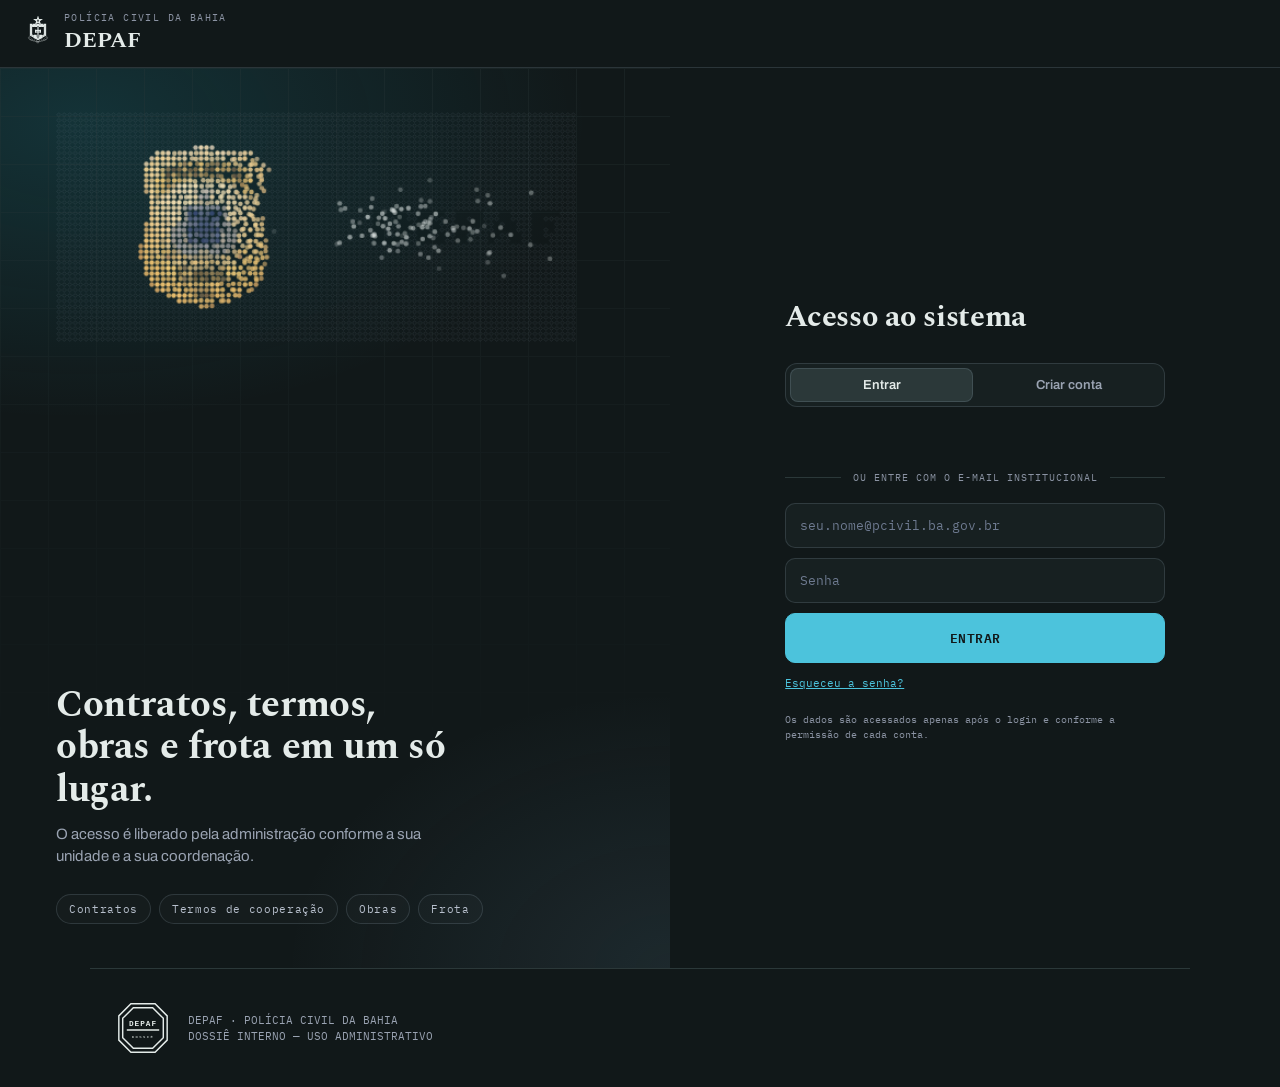
==== index.html @ 0c18bdce "Login: emblema de bolinhas que vira o desenho nítido Co-Authored-By: Claude Sonnet 5.5 <noreply@anth" ====
<!DOCTYPE html>
<html lang="pt-BR">
<head>
<meta charset="UTF-8">
<meta name="viewport" content="width=device-width, initial-scale=1.0">
<title>DEPAF — Portal Institucional</title>
<link rel="preconnect" href="https://fonts.googleapis.com">
<link rel="preconnect" href="https://fonts.gstatic.com" crossorigin>
<link href="https://fonts.googleapis.com/css2?family=Spectral:wght@500;700&family=Archivo:wght@400;500;600;700&family=IBM+Plex+Mono:wght@400;500;600&display=swap" rel="stylesheet">
<script src="https://accounts.google.com/gsi/client" async defer></script>
<style>
:root{
  /* Escala tipográfica. Eram 18 tamanhos distintos, o que não é hierarquia, é
     ruído: o olho não separa 10,5 de 11px, então eles competiam em vez de se
     organizarem. São 8 e não 5 porque existem TRÊS famílias com propósitos
     diferentes — display em Space Grotesk, texto corrido em sans, interface em
     mono. Achatar as três numa escala só apagaria distinção real. */
  --fs-display:28px;   /* número de destaque (KPI, cartão do portal) */
  --fs-titulo:20px;    /* título de card grande */
  --fs-subtitulo:16px; /* título de painel, cabeçalho de modal */
  --fs-lead:15px;      /* texto de abertura, intro */
  --fs-corpo:13px;     /* texto corrido, célula de tabela */
  --fs-ui:12px;        /* campo de formulário, aba */
  --fs-ui-sm:11px;     /* rótulo, botão mono, dica */
  --fs-ui-xs:10px;     /* metadado, eixo de gráfico, selo */

  /* Espaçamento em base 8. Declarado para o que é estrutural (respiro de
     caixa, medianiz de grade). Os valores de 2 a 5px espalhados pelo arquivo
     são ajuste óptico de ícone e sublinhado, não violação de grade — ficam
     como estão de propósito. */
  --space-1:4px; --space-2:8px; --space-3:16px;
  --space-4:24px; --space-5:32px; --space-6:48px;

  --carvao:#E9EDF4;
  --paper:#0B0E14;
  --paper-line:#1C2230;
  --surface:#10141D;      /* superfície de card/gráfico — quase preto, nunca #000 puro */
  /* acentos PCBA — mesma família, agora em neon */
  --tinta:#22D3EE;        --tinta-glow:rgba(34,211,238,.16);
  --mostarda:#EAB308;     --mostarda-glow:rgba(234,179,8,.18);
  --terracota:#FB7185;    --terracota-glow:rgba(251,113,133,.16);
  --oliva:#34D399;        --oliva-glow:rgba(52,211,153,.16);
  --dourado:#A78BFA;      --dourado-glow:rgba(167,139,250,.18);
  --vinho:#EC4899;        --vinho-glow:rgba(236,72,153,.16);

  /* Criticidade de vencimento de contrato (CPG - Contratos). Cor só para
     estado, na família do tema V2: terracota para vencido e crítico, mostarda
     para alto e médio, neutros para o que não pede ação (baixo, a contratar,
     sem data). Substitui o código vermelho/laranja/amarelo/verde do Power BI
     original, a pedido dela (manual anticliché). */
  --crit-vencido:#C9503A;  --crit-vencido-glow:rgba(201,80,58,.18);
  --crit-critico:#E0745C;  --crit-critico-glow:rgba(224,116,92,.18);
  --crit-alto:#D9A441;     --crit-alto-glow:rgba(217,164,65,.18);
  --crit-medio:#E6CC8A;    --crit-medio-glow:rgba(230,204,138,.2);
  --crit-baixo:#8E9B9D;    --crit-baixo-glow:rgba(142,155,157,.18);
  --crit-neutro:#56625F;   --crit-neutro-glow:rgba(86,98,95,.2);
  --crit-semdata:#6B7678;  --crit-semdata-glow:rgba(107,118,120,.16);

  /* CFCR - Termos de Cooperação: paleta própria, por pedido direto ("as
     cores estão aí inclusive... usar as cores do mockup como estão") — não
     mapeada pra --crit-*, mesma lógica de exceção documentada que --crit-*
     já é (cores que o mockup dela já definiu, não a paleta padrão do
     sistema). ok=convênio vigente, bad=vencido/crítico, warn=em construção/
     tratativa, info=neutro informativo (ex. "acima de X"), neutro(-escuro)
     = sem informação/nunca firmado. */
  --cfcr-ok:#1E7D45;      --cfcr-ok-glow:rgba(30,125,69,.18);
  --cfcr-bad:#B23A2F;     --cfcr-bad-glow:rgba(178,58,47,.18);
  --cfcr-warn:#C98A12;    --cfcr-warn-glow:rgba(201,138,18,.2);
  --cfcr-info:#2B5CA8;    --cfcr-info-glow:rgba(43,92,168,.18);
  --cfcr-neutro:#8A8F9C;        --cfcr-neutro-glow:rgba(138,143,156,.16);
  --cfcr-neutro-escuro:#5B6478; --cfcr-neutro-escuro-glow:rgba(91,100,120,.18);
  /* Faixa de criticidade (Prazos e Criticidade) — cores que ela mesma
     definiu na aba dim_criticidade da planilha (Vermelho/Laranja/Amarelo/
     Verde/Roxo/Cinza, pedido direto, print da planilha). Vermelho/Verde/
     Cinza reaproveitam --cfcr-bad/ok/neutro acima (mesma cor, mesmo
     conceito); Laranja/Amarelo/Roxo são exclusivos desta faixa. */
  --cfcr-laranja:#ED7D31; --cfcr-laranja-glow:rgba(237,125,49,.18);
  --cfcr-amarelo:#FFC000; --cfcr-amarelo-glow:rgba(255,192,0,.2);
  --cfcr-roxo:#7C5CBF;    --cfcr-roxo-glow:rgba(124,92,191,.18);

  --radius-sm:4px;
  --radius-md:8px;
  --ease-spring:cubic-bezier(.34,1.56,.64,1);
  --shadow-xs:0 1px 2px rgba(0,0,0,.45);
  --shadow-sm:0 2px 6px -1px rgba(0,0,0,.5), 0 1px 2px rgba(0,0,0,.4);
  --shadow-md:0 10px 24px -8px rgba(0,0,0,.6), 0 2px 6px -2px rgba(0,0,0,.45);
  --shadow-lg:0 24px 48px -16px rgba(0,0,0,.7), 0 6px 16px -6px rgba(0,0,0,.5);
  --shadow-inset:inset 0 1px 0 rgba(255,255,255,.05), inset 0 0 0 1px rgba(255,255,255,.02);
}
*{box-sizing:border-box;margin:0;padding:0}
html{scroll-behavior:smooth}
body{background:var(--paper);color:var(--carvao);font-family:'Archivo',sans-serif;line-height:1.5;overflow-x:hidden}
.font-display{font-family:'Spectral',sans-serif;text-transform:uppercase}
.font-mono{font-family:'IBM Plex Mono',monospace}

.grid-bg{
  background-image:linear-gradient(var(--paper-line) 1px, transparent 1px),linear-gradient(90deg, var(--paper-line) 1px, transparent 1px);
  background-size:32px 32px;background-position:-1px -1px;
}

/* ---------- topbar ---------- */
.topbar{
  display:flex;align-items:center;justify-content:space-between;padding:16px 28px;
  border-bottom:3px solid var(--carvao);position:sticky;top:0;background:var(--paper);z-index:50;
  flex-wrap:wrap;row-gap:10px;
}
/* Pedido direto: "responsividade para celular" — a barra do topo (logo +
   ACESSOS + SUBIR PLANILHA + SAIR) não quebrava linha em tela estreita:
   ficava com largura fixa maior que a tela, empurrando a página INTEIRA
   pra rolagem horizontal. flex-wrap resolve o :topbar em si; .topbar-acoes
   (o grupo de botões à direita) precisa da mesma regra, e em telas bem
   estreitas os botões encolhem o padding/fonte pra caber mais um por linha. */
.topbar-acoes{display:flex;align-items:center;gap:10px;flex-wrap:wrap}
@media (max-width:520px){
  .topbar{padding:12px 16px}
  .topbar .voltar{padding:7px 10px;font-size:var(--fs-ui-sm)}
}
.topbar .brand{display:flex;align-items:center;gap:12px;cursor:pointer}
.topbar .brand svg{width:28px;height:28px;color:var(--carvao)}
.topbar .brand-text{font-family:'IBM Plex Mono',monospace;font-size:var(--fs-ui);letter-spacing:0.1em}
.topbar .brand-text b{font-family:'Spectral',sans-serif;	font-size:var(--fs-subtitulo);display:block}
.topbar .voltar{
  font-family:'IBM Plex Mono',monospace;font-size:var(--fs-ui);letter-spacing:0.06em;
  background:var(--carvao);color:var(--paper);border:none;padding:8px 14px;cursor:pointer;display:none;
}
.topbar .voltar.show{display:inline-block}

/* ---------- hero fundo institucional ---------- */
.hero-fundo{
  position:relative;overflow:hidden;isolation:isolate;
  margin:0 0 32px;padding:64px 24px 48px;
  background:#0B0E14;text-align:center;
}
.hero-fundo::before{
  content:"";position:absolute;inset:0;z-index:0;pointer-events:none;
  background-image:url("data:image/svg+xml,%3Csvg xmlns='http://www.w3.org/2000/svg' width='260' height='150'%3E%3Ctext x='-8' y='96' font-family='Space Grotesk, sans-serif' font-weight='700' font-size='58' letter-spacing='2' fill='rgba(233,237,244,0.05)'%3EDEPAF%3C/text%3E%3C/svg%3E");
  background-repeat:repeat;background-size:260px 150px;
  -webkit-mask-image:radial-gradient(ellipse 72% 88% at 50% 38%, black 50%, transparent 100%);
  mask-image:radial-gradient(ellipse 72% 88% at 50% 38%, black 50%, transparent 100%);
}
.hero-fundo::after{
  content:"";position:absolute;inset:0;z-index:0;pointer-events:none;
  background:radial-gradient(ellipse 640px 420px at 50% 30%, rgba(234,179,8,.10), transparent 68%);
}
.hero-emblem{position:relative;z-index:1;width:132px;margin:0 auto 22px;
  filter:drop-shadow(0 10px 26px rgba(0,0,0,.6)) drop-shadow(0 0 22px rgba(234,179,8,.20));}
.hero-emblem img{width:100%;height:auto;display:block}
.hero-fundo .intro{position:relative;z-index:1;margin:0 auto}

/* ---------- home ---------- */
#tela-inicio{padding:0 24px 40px;max-width:1100px;margin:0 auto}
.intro{max-width:680px;margin:0 auto 8px;text-align:center}
.intro .eyebrow{font-family:'IBM Plex Mono',monospace;font-size:var(--fs-ui);letter-spacing:0.16em;color:var(--terracota);margin-bottom:12px}
.intro h1{font-family:'Spectral',sans-serif;font-weight:700;font-size:clamp(34px,6vw,56px);line-height:0.95}
.intro p{margin-top:16px;color:#C7CDD9;font-size:var(--fs-lead)}

/* ---------- hub / rosa dos ventos ---------- */
.hub-container{display:flex;justify-content:center;margin:44px auto 8px}
.hub{position:relative;width:min(640px,92vw);aspect-ratio:1/1}
.hub svg.rings{position:absolute;inset:0;width:100%;height:100%;color:#6E7F9E}
.hub-brasao{
  position:absolute;top:50%;left:50%;transform:translate(-50%,-50%);
  width:15%;color:var(--carvao);
}
.hub-brasao svg{width:100%;height:auto;display:block}
.hub-node{
  position:absolute;top:50%;left:50%;transform:translate(-50%,-50%);
  width:112px;text-align:center;cursor:pointer;
}
.hub-node .dot{
  width:46px;height:46px;margin:0 auto 8px;border:1.5px solid var(--node-color,var(--carvao));background:var(--surface);
  border-radius:50%;
  display:flex;align-items:center;justify-content:center;color:var(--node-color,var(--carvao));
  transition:background 0.2s ease,color 0.2s ease,transform 0.2s ease,box-shadow 0.2s ease;
}
.hub-node .dot svg{width:22px;height:22px}
.hub-node:hover .dot{background:var(--node-color,var(--carvao));color:var(--paper);transform:scale(1.1)}
.hub-node .label{font-family:'IBM Plex Mono',monospace;font-size:var(--fs-ui-sm);letter-spacing:0.08em;line-height:1.2;color:var(--carvao);opacity:.75}


/* ---------- busca por tipo de informação (início e topo) ---------- */
.sr{position:absolute;width:1px;height:1px;overflow:hidden;clip:rect(0 0 0 0)}
.busca{position:relative;width:100%}
.busca input{width:100%;border:2px solid var(--carvao);background:var(--surface);color:var(--carvao);padding:9px 12px;font-family:'IBM Plex Mono',monospace;font-size:var(--fs-ui);border-radius:0}
.busca input::placeholder{color:#8B93A3}
.busca.grande input{padding:16px 18px;font-size:var(--fs-lead)}
.busca-lista{position:absolute;left:0;right:0;top:100%;z-index:60;background:var(--surface);border:2px solid var(--carvao);border-top:0;box-shadow:8px 8px 0 #000;max-height:min(70vh,520px);overflow:auto;text-align:left}
.busca-lista[hidden]{display:none}
.busca-tipos{padding:10px 12px;border-bottom:1px solid var(--paper-line)}
.busca-tipos .rotulo-busca{font-family:'IBM Plex Mono',monospace;font-size:var(--fs-ui-xs);letter-spacing:.14em;text-transform:uppercase;color:#8B93A3;margin-bottom:7px}
.busca-tipos .busca-grupo{display:inline-flex;flex-wrap:wrap}
.busca-tipos button{border:2px solid var(--carvao);margin-left:-2px;padding:5px 10px;font-family:'IBM Plex Mono',monospace;font-size:var(--fs-ui-sm);color:var(--carvao);background:transparent;cursor:pointer}
.busca-tipos button:first-child{margin-left:0}
.busca-tipos button:hover{background:var(--paper-line)}
.busca-tipos button.on{background:var(--carvao);color:var(--paper)}
.busca-res{display:grid;grid-template-columns:96px minmax(0,1fr);gap:0 14px;width:100%;padding:10px 12px;border:0;border-bottom:1px solid var(--paper-line);background:transparent;color:var(--carvao);text-align:left;cursor:pointer;font-family:inherit}
.busca-res .k{font-family:'IBM Plex Mono',monospace;font-size:var(--fs-ui-xs);letter-spacing:.12em;text-transform:uppercase;text-align:right;color:#8B93A3;padding-top:2px}
.busca-res b{display:block;font-size:var(--fs-corpo);font-weight:600}
.busca-res small{display:block;font-family:'IBM Plex Mono',monospace;font-size:var(--fs-ui-xs);color:#8B93A3;margin-top:2px}
.busca-res:hover,.busca-res[aria-selected="true"]{background:var(--carvao);color:var(--paper)}
.busca-res:hover .k,.busca-res[aria-selected="true"] .k,.busca-res:hover small,.busca-res[aria-selected="true"] small{color:var(--paper-line)}
.busca-vazia{padding:12px;color:#8B93A3;font-size:var(--fs-corpo)}
.busca-sec{position:sticky;top:0;z-index:1;padding:8px 12px;font-family:'IBM Plex Mono',monospace;font-size:var(--fs-ui-sm);letter-spacing:.12em;text-transform:uppercase;color:var(--carvao);background:var(--paper);border-top:2px solid var(--carvao);border-bottom:1px solid var(--paper-line);font-weight:700}
.busca-res em{display:block;font-style:normal;font-size:var(--fs-ui-sm);color:#9AA3B2;margin-top:2px;overflow:hidden;text-overflow:ellipsis;white-space:nowrap}
.busca-res:hover em,.busca-res[aria-selected="true"] em{color:var(--paper-line)}
.busca-dica{padding:8px 12px;font-family:'IBM Plex Mono',monospace;font-size:var(--fs-ui-xs);color:#8B93A3;text-align:right}
.exemplos-busca{display:flex;flex-wrap:wrap;gap:8px;justify-content:center;margin-top:14px}
.exemplos-busca button{border:1px solid var(--carvao);background:transparent;color:var(--carvao);padding:6px 12px;font-size:var(--fs-corpo);cursor:pointer;font-family:inherit}
.exemplos-busca button:hover{background:var(--carvao);color:var(--paper)}
.hero-busca{max-width:680px;margin:26px auto 0}
.rotulo-rosa{text-align:center;font-family:'IBM Plex Mono',monospace;font-size:var(--fs-ui-sm);letter-spacing:.14em;text-transform:uppercase;color:#8B93A3;margin-top:40px}
.topo-busca-wrap{width:min(300px,34vw)}
.achado-busca{outline:3px solid var(--tinta);outline-offset:4px}
@media (max-width:760px){.topo-busca-wrap{width:100%;order:9}.busca-res{grid-template-columns:1fr}.busca-res .k{text-align:left}}

/* ---------- telas dedicadas ---------- */
.tela{padding:48px 32px 64px;max-width:1600px;margin:0 auto}
.tela[hidden]{display:none}
.tela-head{display:flex;align-items:center;gap:16px;border-bottom:3px solid var(--carvao);padding-bottom:16px;margin-bottom:28px}
.tela-head .icon-grande{width:46px;height:46px;color:var(--tela-color,var(--carvao))}
.tela-head .icon-grande svg{width:100%;height:100%}
.tela-head h2{font-family:'Spectral',sans-serif;font-size:clamp(28px,5vw,42px)}
.tela-head .artigos{font-family:'IBM Plex Mono',monospace;font-size:var(--fs-ui-sm);color:#9AA3B2;margin-top:2px}
.tela-intro{max-width:64ch;color:#C7CDD9;margin-bottom:30px;font-size:var(--fs-lead)}

.dados-grid{display:grid;grid-template-columns:repeat(2,1fr);gap:0 28px;background:transparent;border:0}
@media (max-width:640px){.dados-grid{grid-template-columns:1fr}}
.dado{	background:var(--surface);padding:18px}
.dado .valor{font-family:'Spectral',sans-serif;font-size:var(--fs-display);line-height:1}
.dado .rotulo{font-family:'IBM Plex Mono',monospace;font-size:var(--fs-ui-sm);color:#9AA3B2;margin-top:8px}
.tag{
  display:inline-block;font-family:'IBM Plex Mono',monospace;font-size:var(--fs-ui-xs);letter-spacing:0.08em;
  padding:3px 7px;margin-top:8px;
}
.tag-exemplo{background:var(--mostarda);color:#10141D}
.tag-pendente{border:1.5px dashed #33415C;color:#8B93A3;background:none}

/* ---------- dashboard ---------- */
/* Pedido direto, comparando com o SEI Municípios: "eu acho os nossos
   cartões bem pouco amigáveis". O grid de costura em 2px (fundo carvão
   vazando pelas bordas) lia como grade de dossiê — técnico, mas frio pra
   quem só quer bater o olho numa reunião. Trocado por cartões separados
   de verdade (gap real, borda e sombra própria, canto arredondado) —
   mantendo a paleta e a tipografia de sempre, só menos "documento
   oficial" e mais fácil de escanear rápido. */
.kpi-row{display:grid;grid-template-columns:repeat(auto-fit,minmax(190px,1fr));gap:12px;margin-bottom:16px}
.kpi-card{	background:var(--surface);padding:16px 18px;border:1.5px solid var(--paper-line)}
.kpi-label{font-family:'IBM Plex Mono',monospace;font-size:var(--fs-ui-sm);letter-spacing:.08em;color:#9AA3B2;text-transform:uppercase;display:inline-flex;align-items:center;gap:5px}
.kpi-value{font-family:'Spectral',sans-serif;font-size:var(--fs-display);line-height:1;margin-top:6px;font-variant-numeric:tabular-nums}
/* Ícone redondo (à la SEI) + cabeçalho do cartão — só entra quando o
   cartão explicitamente monta um .kpi-cabeca; cartão sem ele continua
   igual, sem buraco nenhum no layout. */
.kpi-cabeca{display:flex;align-items:center;gap:8px;margin-bottom:6px}
.kpi-icone{width:28px;height:28px;flex:none;border-radius:50%;display:flex;align-items:center;justify-content:center;background:color-mix(in srgb, var(--kpi-cor,var(--carvao)) 18%, var(--surface));color:var(--kpi-cor,var(--carvao))}
.kpi-icone svg{width:15px;height:15px}
/* Pedido direto: "ícones desenhados pra representar cada unidade, dado a
   temática" — seletor de Unidade Gestora no topo de CPG - Contratos.
   Cartão maior que o kpi-icone comum (isso aqui é navegação de topo, não
   um selo dentro de card) — mesmo espírito visual do resto do sistema. */
.unidade-gestora-btn{display:flex;flex-direction:column;align-items:center;gap:4px;padding:10px 14px;min-width:88px;background:var(--surface);border:1.5px solid var(--paper-line);border-radius:var(--radius-md);cursor:pointer;font-family:'IBM Plex Mono',monospace;color:var(--carvao);transition:border-color .15s ease,transform .15s ease,background .15s ease}
.unidade-gestora-btn:hover{border-color:var(--tinta);transform:translateY(-1px)}
.unidade-gestora-btn.active{border-color:var(--tinta);background:color-mix(in srgb, var(--tinta) 12%, var(--surface))}
.unidade-gestora-btn[data-sem-dados]{opacity:.5}
.unidade-gestora-btn[data-sem-dados]:hover{border-color:var(--paper-line);transform:none}
.unidade-gestora-icone{width:36px;height:36px;color:var(--carvao)}
.unidade-gestora-btn.active .unidade-gestora-icone{color:var(--tinta)}
.unidade-gestora-icone svg{width:100%;height:100%}
.unidade-gestora-btn span{font-size:var(--fs-ui-sm);letter-spacing:.03em;white-space:nowrap}
.unidade-gestora-qtd{font-weight:700;font-size:var(--fs-ui)}
/* ⓘ explicando o que o número inclui — pedido junto: "achar informações
   perdidas" também é entender o que está sendo contado sem perguntar. */
.kpi-info{cursor:help;font-size:0.95em;opacity:.6;text-transform:none;letter-spacing:0}
.kpi-info:hover{opacity:1}
/* Valor exato por baixo do valor arredondado do KPI — pedido direto:
   "isso pode ser ruim pra uma diretoria financeira que precisa trabalhar
   com coisas exatas". O arredondado (R$ 37,9M) é só pra escanear rápido;
   o número que de fato importa pra decisão fica sempre visível ali do
   lado, sem precisar passar o mouse nem clicar em nada. */
.kpi-valor-exato{font-family:'IBM Plex Mono',monospace;font-size:var(--fs-ui-xs);color:#9AA3B2;margin-top:2px;font-variant-numeric:tabular-nums}
.kpi-delta{display:inline-flex;align-items:center;gap:3px;font-family:'IBM Plex Mono',monospace;font-size:var(--fs-ui-sm);margin-top:8px;padding:2px 6px}
.kpi-delta.up{background:rgba(52,211,153,.14);color:var(--oliva)}
.kpi-delta.down{background:rgba(251,113,133,.14);color:var(--terracota)}
.kpi-delta.flat{background:var(--paper-line);color:#9AA3B2}
.kpi-spark{width:100%;height:26px;margin-top:10px;display:block}
.kpi-spark path{fill:none;stroke-width:1.6}
.chart-grid line{stroke:var(--paper-line);stroke-width:1;stroke-dasharray:2 4}
.chart-axis-label{font-family:'IBM Plex Mono',monospace;font-size:var(--fs-ui-xs);fill:#8B93A3}

/* ---------- assinatura visual: fita, glow, movimento ---------- */
/* a fita diagonal com "DEPAF · PCBA" saiu: cortada pelo overflow do
   cabeçalho, ela aparecia como um retângulo verde torto no canto e lia como
   falha de renderização, não como assinatura visual */
.tela-head{position:relative}
.dash-chart-box svg rect,.dash-chart-box svg path,.dash-chart-box svg circle{transition:opacity .25s ease,stroke-width .2s ease}
.dash-chart-box svg .barra:hover,.dash-chart-box svg .donut-fatia:hover{opacity:.82}
.kpi-card{border-top:3px solid var(--kpi-cor,var(--carvao));border-radius:var(--radius-md)}
.kpi-value{position:relative}
.dash-chart-box h4{position:relative;padding-left:12px}
.dash-chart-box h4::before{content:"";position:absolute;left:0;top:2px;bottom:2px;width:4px;background:var(--tela-color,var(--carvao))}
.hub-node .dot{box-shadow:0 0 14px -2px var(--node-glow,transparent);border-color:var(--node-color,var(--carvao));color:var(--node-color,var(--carvao))}
.hub-node:hover .dot{box-shadow:0 0 0 8px var(--node-glow,rgba(255,255,255,.06))}
.hub .cardeal{font-family:'IBM Plex Mono',monospace;font-size:var(--fs-corpo);letter-spacing:.1em;fill:#6E7F9E}
@keyframes girar-anel{to{stroke-dashoffset:-240}}
.hub .anel-vivo{animation:girar-anel 24s linear infinite}
.filter-chips{display:flex;gap:6px;flex-wrap:wrap;margin-bottom:14px;min-height:0}
.filter-chip{display:inline-flex;align-items:center;gap:6px;font-family:'IBM Plex Mono',monospace;font-size:var(--fs-ui-sm);background:var(--carvao);color:var(--paper);padding:5px 8px 5px 10px}
.filter-chip button{background:none;border:none;color:var(--paper);cursor:pointer;font-size:var(--fs-ui);opacity:.7}
.filter-chip button:hover{opacity:1}

/* ---------- projetos ---------- */
.projeto-card{	background:var(--surface);border:2px solid var(--carvao);padding:20px;margin-bottom:2px}
.projeto-card .top{display:flex;gap:14px;align-items:flex-start}
.projeto-card .icon{width:36px;height:36px;color:var(--carvao);flex:none}
.projeto-card .icon svg{width:100%;height:100%}
.projeto-card h3{font-family:'Spectral',sans-serif;font-size:var(--fs-titulo)}
.projeto-card p.texto{font-size:var(--fs-corpo);color:#C7CDD9;margin-top:4px}
.progress-row{display:flex;align-items:center;gap:10px;margin-top:14px}
.progress-track{flex:1;height:8px;background:var(--paper-line);position:relative}
.progress-fill{height:100%;background:var(--terracota)}
.progress-label{font-family:'IBM Plex Mono',monospace;font-size:var(--fs-ui-sm);white-space:nowrap}
.equipe{font-family:'IBM Plex Mono',monospace;font-size:var(--fs-ui-sm);color:#9AA3B2;margin-top:14px;border-top:1px solid var(--paper-line);padding-top:10px}
.equipe span{display:block}

/* Pedido direto, comparando com o SEI: "os quadrados de gerencial, tático,
   operacional... quadradão e sem ícone" — mesmo tratamento do kpi-card:
   ganham ícone e um respiro maior entre elas (gap real em vez de coladas),
   sem abandonar a metáfora de aba de pasta (ainda encostam no conteúdo). */
.tabs{display:flex;gap:8px;flex-wrap:wrap;margin-bottom:0;border-bottom:3px solid var(--carvao)}
.tab-btn{
  font-family:'IBM Plex Mono',monospace;font-size:var(--fs-ui);letter-spacing:0.05em;
  background:var(--paper-line);color:var(--carvao);border:2px solid var(--carvao);border-bottom:none;
  padding:10px 16px;cursor:pointer;position:relative;top:3px;
  display:inline-flex;align-items:center;gap:8px;
}
.tab-btn svg{width:15px;height:15px;flex:none}
.tab-btn.active{	background:var(--surface);top:0;padding-bottom:13px;font-weight:600}
.tab-panel{padding-top:26px}
.tab-panel[hidden]{display:none}
.dash-filtros[hidden]{display:none}

/* Pedido direto: "os slicer de seleção... a forma de exibição das seções
   onde aparece os gráficos e tabelas" — mesmo raciocínio do kpi-card: sai
   a costura fina de 2px (fundo carvão vazando), entra borda e canto
   próprios, mais leves. */
.dash-filtros{display:flex;gap:16px;flex-wrap:wrap;margin-bottom:24px;background:var(--surface);border:1.5px solid var(--paper-line);border-radius:var(--radius-md);padding:14px 16px;box-sizing:border-box;max-width:100%}
.dash-filtros *{box-sizing:border-box}
.dash-filtros select,.dash-filtros input[type="text"],.dash-filtros input[type="number"]{max-width:100%}
.dash-filtro{min-width:0;max-width:100%}
.dash-filtro label{white-space:normal;line-height:1.35}
.dash-filtro{display:flex;flex-direction:column;gap:4px}
.dash-filtro label{font-family:'IBM Plex Mono',monospace;font-size:var(--fs-ui-sm);letter-spacing:0.08em;color:#9AA3B2}
.dash-filtro select{
  font-family:'IBM Plex Mono',monospace;font-size:var(--fs-ui);padding:7px 10px;border:1.5px solid var(--paper-line);background:var(--paper);color:var(--carvao);border-radius:var(--radius-sm);
}
/* Pedido direto: "esse branco ficou muito feio porque não conversa com o
   resto do design" — o campo de busca (BUSCAR Nº, EMPRESA...) tinha
   ficado com o branco padrão do navegador, único elemento claro numa tela
   inteira escura. Mesmo tratamento do <select> ao lado dele. */
.dash-filtro input[type="text"],.dash-filtro input[type="date"],.dash-filtro input[type="email"],.dash-filtro input[type="password"]{
  font-family:'IBM Plex Mono',monospace;font-size:var(--fs-ui);padding:7px 10px;border:1.5px solid var(--paper-line);background:var(--paper);color:var(--carvao);border-radius:var(--radius-sm);
  color-scheme:dark;width:100%
}
.dash-filtro input[type="text"]::placeholder,.dash-filtro input[type="email"]::placeholder,.dash-filtro input[type="password"]::placeholder{color:#6E7A90}
.dash-filtro input[type="text"]:hover,.dash-filtro input[type="text"]:focus,.dash-filtro input[type="date"]:hover,.dash-filtro input[type="date"]:focus,.dash-filtro input[type="email"]:hover,.dash-filtro input[type="email"]:focus,.dash-filtro input[type="password"]:hover,.dash-filtro input[type="password"]:focus{border-color:var(--tinta)}

.dash-charts{display:grid;grid-template-columns:1fr 1.05fr;gap:14px;margin-bottom:14px}
/* Pedido direto: "responsividade para celular" — muitos gráficos definem
   sua própria proporção de coluna com style="grid-template-columns:..."
   inline (ex.: "1.1fr 1fr" pro Gerencial), que sempre vence a regra da
   classe abaixo por especificidade — mesmo dentro de @media. Sem o
   !important aqui, essa media query nunca chegava a valer, e pares de
   gráfico ficavam lado a lado (cada um espremido, cortado) numa tela de
   celular em vez de empilhar.  */
@media (max-width:760px){.dash-charts{grid-template-columns:1fr !important}}
/* min-width:0 é o que faz um item de grid/flex poder ENCOLHER abaixo da
   largura natural do que tem dentro — sem isso (o padrão do CSS Grid é
   min-width:auto), uma tabela larga dentro de um .dash-chart-box empurra
   o próprio grid (.dash-charts) pra ficar mais largo que a tela, mesmo com
   a coluna já em 1fr. Essa é a causa raiz por trás de boa parte da
   "responsividade" quebrada no celular — o resto (grid-template-columns,
   width:100% do .tabela-rolavel) sozinho não bastava sem isto aqui. */
.dash-chart-box{	background:var(--surface);padding:18px;border:1.5px solid var(--paper-line);border-radius:var(--radius-md);transition:border-color .3s ease,box-shadow .3s ease;min-width:0}
/* Pisca de leve quando um cartão "leva até aqui" em vez de filtrar algo —
   avisa que a rolagem parou no lugar certo, sem precisar de mais texto. */
.destaque-temporario{border-color:var(--tinta);box-shadow:0 0 0 3px var(--tinta-glow)}
.dash-chart-box h4{font-family:'Spectral',sans-serif;font-size:var(--fs-subtitulo);margin-bottom:12px}
.dash-chart-box svg{width:100%;height:auto;display:block}

/* Alerta de vencimento — pedido direto: "chegou ali no 90 dias o sistema
   avisa", sem precisar abrir aba nem clicar em cartão. Aberto por padrão
   (não é um <details> escondido) porque o pedido era JUSTAMENTE não
   depender de mais um clique pra ver o que precisa de atenção. */
.alerta-vencimento{border:2px solid var(--alerta-cor,var(--crit-alto));background:var(--alerta-cor-glow,var(--crit-alto-glow));margin-bottom:16px}
.alerta-vencimento summary{cursor:pointer;padding:12px 16px;font-family:'IBM Plex Mono',monospace;font-size:var(--fs-ui);font-weight:700;color:var(--carvao);list-style:none;display:flex;align-items:center;gap:8px}
.alerta-vencimento summary::-webkit-details-marker{display:none}
.alerta-vencimento summary::before{content:"▸";transition:transform .15s ease}
.alerta-vencimento[open] summary::before{transform:rotate(90deg)}
.alerta-vencimento summary .conta{font-weight:400;opacity:.8}
.alerta-vencimento .corpo{padding:0 16px 16px}

/* Checklist de trâmites do Acompanhamento de Renovação */
.renov-tramites{list-style:none;margin:0;padding:0;display:flex;flex-direction:column;gap:0}
.renov-tramites li{padding:8px 4px;border-bottom:1px solid var(--paper-line);display:flex;align-items:flex-start;gap:8px}
.renov-tramites li:last-child{border-bottom:none}
.renov-tramites input[type="checkbox"]{margin-top:3px;flex:none;width:16px;height:16px;cursor:pointer}
.renov-tramites input[type="checkbox"]:disabled{cursor:not-allowed}
.renov-tramites label{cursor:pointer;flex:1;font-family:'IBM Plex Mono',monospace;font-size:var(--fs-ui-sm);line-height:1.4}
.renov-tramites label.concluido{color:#8B93A3;text-decoration:line-through}
.renov-tramite-data{display:block;opacity:.65;font-size:var(--fs-ui-xs);text-decoration:none}
.renov-badge{font-family:'IBM Plex Mono',monospace;font-size:var(--fs-ui-xs);color:var(--crit-baixo);margin-top:3px;cursor:help}
.badge-renovado{cursor:help;font-size:0.85em}
.badge-compartilhado{cursor:help;font-size:var(--fs-ui-xs);font-family:'IBM Plex Mono',monospace;color:#8B93A3;margin-left:4px;white-space:nowrap}

/* Rolagem DENTRO da tabela (como no Power BI) — o cabeçalho fica fixo e só o
   corpo rola, em vez da tabela empurrar a página inteira pra baixo quando
   tem muita linha. */
/* width:100% é o que faz o overflow-x:auto valer de verdade — sem largura
   travada no próprio elemento, um <div> só cresce pra caber a tabela
   larga por dentro (empurra a PÁGINA inteira pra rolagem horizontal em
   vez de só rolar a tabela por dentro da caixinha, que era o objetivo). */
.tabela-rolavel{max-height:360px;overflow-y:auto;overflow-x:auto;border:1.5px solid var(--paper-line);border-radius:var(--radius-md);width:100%;box-sizing:border-box}
.tabela-rolavel .dash-tabela{border:none}
.tabela-rolavel thead th{position:sticky;top:0;z-index:1}
.dash-tabela{width:100%;border-collapse:collapse;	background:var(--surface);border:1.5px solid var(--paper-line)}
.dash-tabela th,.dash-tabela td{border:1px solid var(--paper-line);padding:8px 10px;font-size:var(--fs-corpo);text-align:left}
.dash-tabela th{font-family:'IBM Plex Mono',monospace;font-size:var(--fs-ui-sm);letter-spacing:0.06em;background:var(--paper);color:#9AA3B2}
.dash-tabela td.num{font-family:'IBM Plex Mono',monospace;text-align:right}
/* Lista completa que aparece ao clicar na barra "outros" de um gráfico de
   barra horizontal — mesma família visual da .dash-tabela, só mais
   compacta (é uma lista de 2 colunas, não uma tabela de contrato cheia).
   As linhas são clicáveis (mesmo data-cat de uma barra), então ganham o
   mesmo hover de .linha-contrato pra avisar que dá pra clicar. */
.lista-expandir{margin-top:6px;max-height:220px;overflow-y:auto}
.dash-tabela-mini{width:100%;border-collapse:collapse;font-family:'IBM Plex Mono',monospace;font-size:var(--fs-ui-sm)}
.dash-tabela-mini td{padding:5px 8px;border-bottom:1px solid var(--paper-line)}
.dash-tabela-mini td.num{text-align:right;font-weight:700}
.dash-tabela-mini tr:hover{background:var(--paper-line)}
.dash-tabela tr.dim{opacity:0.35}
.dash-tabela tr[data-cat]{cursor:pointer}
.dash-tabela tr[data-cat]:hover{background:var(--paper-line)}
.dash-tabela tr.selecionada{background:var(--paper-line);font-weight:700}
.dash-tabela tr.selecionada td{border-color:var(--carvao)}
/* CPG - Contratos: pílula de criticidade, medidor de execução de prazo e
   popover de detalhe ao passar o mouse na tabela (equivalente à página
   "Detalhe do Contrato (Tooltip)" do painel de Power BI). Sem paleta nova —
   criticidade é uma variável ORDINAL (mais grave → menos grave), então usa a
   rampa que já existe pra isso: terracota (perigo) → mostarda (atenção) →
   oliva (ok). "A Contratar"/"Sem data" não são gravidade, são ausência de
   informação — ficam num cinza neutro, fora da rampa. */
.pill-criticidade{display:inline-flex;align-items:center;gap:5px;font-family:'IBM Plex Mono',monospace;font-size:var(--fs-ui-sm);letter-spacing:.03em;padding:3px 10px;border:1px solid transparent;white-space:nowrap}
.pill-criticidade::before{content:"";width:7px;height:7px;border-radius:50%;background:currentColor;flex:none}
.pill-vencido{background:var(--crit-vencido);color:#fff;border-color:var(--crit-vencido);font-weight:700}
.pill-critico{background:var(--crit-critico-glow);color:var(--crit-critico);border-color:var(--crit-critico)}
.pill-alto{background:var(--crit-alto-glow);color:var(--crit-alto);border-color:var(--crit-alto)}
.pill-medio{background:var(--crit-medio-glow);color:var(--crit-medio);border-color:var(--crit-medio)}
.pill-baixo{background:var(--crit-baixo-glow);color:var(--crit-baixo);border-color:var(--crit-baixo)}
.pill-neutro{background:var(--crit-neutro-glow);color:var(--crit-neutro);border-color:var(--crit-neutro)}

.legenda-criticidade{display:flex;flex-wrap:wrap;gap:8px;margin:2px 0 20px}
.legenda-criticidade button{cursor:pointer;font:inherit;border-radius:999px;opacity:.55;transition:opacity .15s ease}
.legenda-criticidade button.ativo,.legenda-criticidade button:hover{opacity:1}

.gauge-prazo{display:flex;align-items:center;gap:20px;background:var(--surface);border:2px solid var(--carvao);padding:16px 20px;margin-bottom:18px}
.gauge-prazo svg{width:112px;height:112px;flex:none}
.gauge-prazo .legenda-gauge{min-width:0}
.gauge-prazo .legenda-gauge h4{font-family:'Spectral',sans-serif;font-size:var(--fs-subtitulo);margin-bottom:4px}
.gauge-prazo .legenda-gauge p{font-size:var(--fs-corpo);color:#C7CDD9}
.gauge-prazo .legenda-gauge .fonte{font-family:'IBM Plex Mono',monospace;font-size:var(--fs-ui-sm);color:#9AA3B2;margin-top:6px}

.linha-contrato:hover{background:var(--paper-line);cursor:pointer}
.tooltip-contrato{position:fixed;z-index:200;width:320px;max-width:calc(100vw - 24px);background:var(--surface);border:2px solid var(--carvao);box-shadow:var(--shadow-lg);padding:16px 18px;pointer-events:none}
.tooltip-contrato h4{font-family:'Spectral',sans-serif;font-size:var(--fs-subtitulo);margin-bottom:2px;padding-right:74px;line-height:1.25}
.tooltip-contrato .obj{font-size:var(--fs-ui-sm);color:#C7CDD9;margin-bottom:10px;display:-webkit-box;-webkit-line-clamp:2;-webkit-box-orient:vertical;overflow:hidden}
.tooltip-contrato dl{display:grid;grid-template-columns:auto 1fr;gap:5px 10px;font-size:var(--fs-ui-sm)}
.tooltip-contrato dt{font-family:'IBM Plex Mono',monospace;color:#9AA3B2;text-transform:uppercase;letter-spacing:.05em}
.tooltip-contrato dd{color:var(--carvao);text-align:right;font-variant-numeric:tabular-nums}
.tooltip-contrato .pill-criticidade{position:absolute;top:16px;right:16px}

.faixa-cartoes{display:grid;grid-template-columns:repeat(auto-fill,minmax(250px,1fr));gap:10px;margin-bottom:10px}
.faixa-cartoes>.dash-chart-box{margin-bottom:0;min-width:0;padding:14px 16px}
.faixa-cartoes>.dash-chart-box>h4{font-size:var(--fs-ui);line-height:1.3;margin-bottom:6px;display:-webkit-box;-webkit-line-clamp:2;-webkit-box-orient:vertical;overflow:hidden}
.grade-destaques{display:grid;grid-template-columns:repeat(auto-fit,minmax(320px,1fr));gap:10px;align-items:start}
.grade-destaques>.dash-chart-box{margin-bottom:0;min-width:0}
.grade-destaques>.card-cruzamento,.grade-destaques>.card-evolucao{grid-column:1/-1}
.grade-destaques .kpi-row,.faixa-cartoes .kpi-row{background:none;border:none;gap:16px;margin-bottom:8px;grid-template-columns:repeat(auto-fit,minmax(90px,1fr))}
.grade-destaques .kpi-card,.faixa-cartoes .kpi-card{background:none;border:none;border-top:none;padding:0;box-shadow:none;border-radius:0}
.grade-destaques .kpi-card:hover,.faixa-cartoes .kpi-card:hover{transform:none;box-shadow:none}
.grade-destaques .kpi-value,.faixa-cartoes .kpi-value{font-size:var(--fs-subtitulo);margin-top:2px}
.grade-destaques .kpi-label,.faixa-cartoes .kpi-label{font-size:var(--fs-ui-xs)}
.grade-destaques p[style*="--oliva"],.faixa-cartoes p[style*="--oliva"]{font-size:var(--fs-ui-xs)!important;opacity:.75;margin-top:2px!important}
.grade-destaques p[style*="--mostarda"],.faixa-cartoes p[style*="--mostarda"]{font-size:var(--fs-ui-xs)!important;opacity:.8;margin-bottom:4px!important}
/* Estado de espera com a identidade do produto. A varredura de radar já existe
   no hub da rosa dos ventos (@keyframes radar-sweep); aqui é a mesma ideia em
   miniatura, no lugar do texto seco "Calculando..." que aparecia em todo
   carregamento de painel. */
.radar-carregando{display:flex;align-items:center;gap:10px;font-family:'IBM Plex Mono',monospace;font-size:var(--fs-ui-sm);color:#9AA3B2;padding:8px 0;margin:0}
.radar-carregando::before{content:"";width:22px;height:22px;flex:0 0 22px;border-radius:50%;border:1px solid var(--paper-line);background:conic-gradient(from 0deg,transparent 0deg,rgba(34,211,238,.55) 26deg,transparent 72deg,transparent 360deg);animation:radar-sweep 1.4s linear infinite}
/* Carimbo de protocolo: o selo institucional bate sobre o painel recém-criado
   e some. Reaproveita um ícone que estava desenhado e sem uso nenhum. */
.carimbo-protocolo{position:absolute;inset:0;display:flex;align-items:center;justify-content:center;pointer-events:none;z-index:5;animation:carimbo-bate .65s cubic-bezier(.2,.9,.3,1) forwards}
.carimbo-protocolo svg{width:72px;height:72px}
@keyframes carimbo-bate{0%{transform:scale(1.6) rotate(-8deg);opacity:0}30%{transform:scale(.94) rotate(-3deg);opacity:.95}60%{transform:scale(1) rotate(-3deg);opacity:.9}100%{transform:scale(1) rotate(-3deg);opacity:0}}
/* Zona de arrasto do upload: reaproveita a borda pontilhada que já marca o que
   está pendente no resto da interface. */
.dropzone{border:2px dashed var(--paper-line);padding:22px 18px;text-align:center;cursor:pointer;transition:border-color .15s ease,background .15s ease}
.dropzone:hover,.dropzone.arrastando{border-color:var(--tinta);background:rgba(34,211,238,.06)}
.dropzone p{font-family:'IBM Plex Mono',monospace;font-size:var(--fs-ui-sm);color:#9AA3B2;margin:0}
.dropzone .dz-arquivo{color:var(--carvao);font-weight:700;margin-top:6px;word-break:break-word}
.barra-progresso{height:6px;background:var(--paper-line);margin-top:10px;overflow:hidden}
.barra-progresso>i{display:block;height:100%;width:0;background:var(--tinta);transition:width .2s ease}
.barra-progresso.indeterminada>i{width:35%;animation:progresso-indef 1.1s ease-in-out infinite}
@keyframes progresso-indef{0%{margin-left:-35%}100%{margin-left:100%}}
@media(prefers-reduced-motion:reduce){
  .radar-carregando::before,.carimbo-protocolo,.barra-progresso.indeterminada>i{animation:none}
  .carimbo-protocolo{opacity:.9}
}
.tela-head .mini-rosa{margin-left:auto;flex:none;color:#6E7F9E;line-height:0}
.tela-head .mini-rosa svg{display:block}
@media(max-width:640px){.tela-head .mini-rosa{display:none}}
.cota-grupo{flex:1;min-width:160px;max-width:240px;color:#6E7F9E;line-height:0;opacity:.85}
.cota-grupo svg{width:100%;height:auto;display:block}
.grade-acessos{display:grid;grid-template-columns:repeat(auto-fill,minmax(280px,1fr));gap:8px}
.acesso-portal{display:flex;align-items:center;justify-content:space-between;gap:10px;background:var(--paper);padding:7px 10px;min-width:0}
.acesso-portal .acesso-nome{font-family:'IBM Plex Mono',monospace;font-size:var(--fs-ui-sm);color:var(--carvao);overflow:hidden;text-overflow:ellipsis;white-space:nowrap}
.acesso-portal .dash-toggle{flex:none}
.acesso-portal .dash-toggle-btn{padding:6px 8px;min-height:28px;font-size:var(--fs-ui-xs)}
.modulo-check{display:flex;align-items:center;gap:8px;background:var(--paper);padding:7px 10px;min-width:0;font-family:'IBM Plex Mono',monospace;font-size:var(--fs-ui-sm);color:var(--carvao);cursor:pointer}
.modulo-check input{flex:none;width:16px;height:16px;accent-color:var(--tinta)}
.modulo-check input:disabled{cursor:not-allowed}
.perfil-seg{border:1.5px solid var(--paper-line);padding:10px 12px;margin:0 0 10px}
.perfil-seg h5{font-family:'IBM Plex Mono',monospace;font-size:var(--fs-ui-xs);letter-spacing:.08em;color:#8B93A3;margin:0 0 8px}
.grade-modulos{display:grid;grid-template-columns:repeat(auto-fill,minmax(260px,1fr));gap:6px}
.painel-detalhes{margin-top:8px}
.painel-detalhes>summary{cursor:pointer;font-family:'IBM Plex Mono',monospace;font-size:var(--fs-ui-sm);color:#8B93A3;letter-spacing:.04em;list-style:none}
.painel-detalhes>summary::-webkit-details-marker{display:none}
.painel-detalhes>summary::before{content:"\24D8  ";font-size:var(--fs-ui-sm)}
.painel-detalhes>summary:hover{color:var(--carvao)}
/* Lei de Fitts: 5px de padding com fonte 10px dava um alvo de ~22px de altura,
   difícil no mouse e inviável no toque. 32px é o mínimo usável, e como a fonte
   e o corte do canto não mudam, a estética continua a mesma. */
.dash-toggle-btn{padding:8px 12px;min-height:32px}
/* Hierarquia por PESO, não só por cor. Antes SALVAR, CANCELAR e REMOVER
   dividiam o mesmo corte, a mesma mono caixa-alta, e só mudavam de fundo —
   nada na tela dizia qual era a ação principal. Preenchido = primária (uma por
   bloco), contorno = secundária, texto vermelho = destrutiva. */
.btn-primario,.btn-secundario,.btn-perigo{font-family:'IBM Plex Mono',monospace;font-size:var(--fs-ui-sm);letter-spacing:.06em;padding:9px 16px;min-height:36px;cursor:pointer;transition:background .15s ease,color .15s ease,border-color .15s ease}
.btn-primario{background:var(--tinta);color:var(--paper);border:2px solid var(--tinta);font-weight:700}
.btn-primario:hover{background:var(--carvao);border-color:var(--carvao)}
.btn-secundario{background:none;color:var(--carvao);border:2px solid var(--paper-line)}
.btn-secundario:hover{border-color:var(--carvao)}
.btn-perigo{background:none;color:var(--terracota);border:2px solid transparent}
.btn-perigo:hover{background:var(--terracota);color:var(--paper)}
.btn-primario:disabled,.btn-secundario:disabled,.btn-perigo:disabled{opacity:.45;cursor:not-allowed}
.btn-remover-linha,.btn-remover-projeto{min-width:32px;min-height:32px}
.chips-valores{display:flex;flex-wrap:wrap;gap:6px;max-height:132px;overflow-y:auto;padding:2px}
.chip-valor{font-family:'IBM Plex Mono',monospace;font-size:var(--fs-ui-sm);padding:7px 10px;min-height:30px;background:var(--paper);color:var(--carvao);border:1px solid var(--paper-line);cursor:pointer;text-align:left}
.chip-valor[aria-pressed="true"]{background:var(--tinta);color:var(--paper);border-color:var(--tinta);font-weight:700}
.toast-pilha{position:fixed;top:16px;right:16px;z-index:9000;display:flex;flex-direction:column;gap:8px;max-width:min(420px,calc(100vw - 32px));pointer-events:none}
.toast{pointer-events:auto;background:var(--surface);border-left:4px solid var(--tinta);padding:12px 14px;font-family:'IBM Plex Mono',monospace;font-size:var(--fs-ui-sm);line-height:1.45;color:var(--carvao);box-shadow:var(--shadow-md);display:flex;gap:10px;align-items:flex-start;animation:toast-entra .22s ease}
.toast.erro{border-left-color:var(--terracota)}
.toast.sucesso{border-left-color:var(--oliva)}
.toast.aviso{border-left-color:var(--mostarda)}
.toast>span{flex:1;white-space:pre-line}
.toast>button{background:none;border:none;color:var(--carvao);opacity:.6;cursor:pointer;font-size:var(--fs-corpo);line-height:1;padding:2px 4px;min-width:24px;min-height:24px}
.toast>button:hover{opacity:1}
@keyframes toast-entra{from{opacity:0;transform:translateX(16px)}to{opacity:1;transform:none}}
@media(prefers-reduced-motion:reduce){.toast{animation:none}}
.modal-fundo{position:fixed;inset:0;z-index:9100;background:rgba(4,6,10,.72);display:flex;align-items:center;justify-content:center;padding:20px}
.modal-caixa{background:var(--surface);border-top:4px solid var(--terracota);max-width:460px;width:100%;padding:22px 24px;box-shadow:var(--shadow-md)}
.modal-caixa h3{font-family:'Spectral',sans-serif;	font-size:var(--fs-subtitulo);margin:10px 0 8px}
.modal-caixa p{font-family:'IBM Plex Mono',monospace;font-size:var(--fs-ui-sm);line-height:1.55;color:#9AA3B2;margin-bottom:6px}
.modal-caixa .modal-alvo{color:var(--carvao);font-weight:700;word-break:break-word}
.modal-caixa .modal-selo{width:34px;height:34px;opacity:.85}
.modal-caixa .modal-selo svg{width:100%;height:100%}

/* Estudo técnico (Frota): usa kpi-card, dash-chart-box e dash-tabela do sistema; só o que é próprio dele fica aqui */
.es-titulo{font-family:'Spectral',sans-serif;font-size:var(--fs-subtitulo);margin:28px 0 12px;padding-top:14px;border-top:2px solid var(--paper-line)}
.es-multi summary{cursor:pointer;background:var(--paper);color:var(--carvao);border:1.5px solid var(--paper-line);padding:8px 10px;font-family:'IBM Plex Mono',monospace;font-size:var(--fs-ui-sm);min-width:170px;list-style:none}
.es-multi summary::-webkit-details-marker{display:none}
.es-multi summary::after{content:" \25BE";opacity:.6}
.es-multi[open] summary{border-color:var(--tinta)}
.dash-filtro .es-multi-lista{max-height:220px;overflow:auto;margin-top:4px;padding:6px 8px;border:1.5px solid var(--paper-line);background:var(--surface);display:flex;flex-direction:column;gap:4px;font-family:'IBM Plex Mono',monospace;font-size:var(--fs-ui-sm)}
.dash-filtro .es-multi-lista label{display:flex;gap:6px;align-items:center;letter-spacing:0;color:var(--carvao);text-transform:none;white-space:nowrap}
.dash-filtro input[type=number]{background:var(--paper);color:var(--carvao);border:1.5px solid var(--paper-line);padding:8px 10px;font-family:'IBM Plex Mono',monospace;font-size:var(--fs-ui-sm);border-radius:var(--radius-md,0)}
.es-rel-opcao{display:flex;gap:10px;align-items:flex-start;font-family:'IBM Plex Mono',monospace;font-size:var(--fs-ui-sm);color:var(--carvao);margin:8px 0;line-height:1.45;cursor:pointer}
.es-rel-opcao input[type=checkbox],.es-rel-opcao input[type=radio]{margin-top:3px;flex:none}
.es-rel-opcao span{color:#B8C0CE}
.es-rel-opcao b{color:var(--carvao)}
.es-rel-botoes{display:flex;gap:10px;justify-content:flex-end;flex-wrap:wrap;margin-top:18px}
#tela-conteudo:has(#tab-frota-estudo:not([hidden])){max-width:2100px}
.menu-estudo .nota-v2{grid-template-columns:1fr;gap:6px 0}
.menu-estudo .nota-v2>.k{text-align:left;padding-top:0}
.es-duo{display:grid;grid-template-columns:repeat(auto-fit,minmax(min(100%,460px),1fr));gap:14px;margin-bottom:14px}
.es-duo .dash-chart-box,.es-seq .dash-chart-box{margin-bottom:0}
.es-seq{display:grid;gap:14px;margin-bottom:14px}
.es-cards-safra{display:grid;grid-template-columns:repeat(auto-fit,minmax(150px,1fr));gap:10px}
.es-card-safra{border:1.5px solid var(--paper-line);padding:12px 14px;display:flex;flex-direction:column;gap:4px}
.es-card-safra span{font-family:'IBM Plex Mono',monospace;font-size:var(--fs-ui-xs);text-transform:uppercase;letter-spacing:.04em;color:#9AA3B2}
.es-card-safra b{font-family:'Space Grotesk',sans-serif;font-size:30px;line-height:1.1}
.es-card-safra small{font-family:'IBM Plex Mono',monospace;font-size:var(--fs-ui-xs);color:#9AA3B2}
.es-card-safra.on{border-color:var(--tinta);background:var(--tinta-glow)}
.es-info svg.es-poster{max-width:1500px;margin-left:auto;margin-right:auto}
.es-info .es-grafico{overflow-x:auto}
.es-info svg.es-poster{display:block;width:100%;min-width:760px;height:auto}
.es-subtitulo{font-family:'IBM Plex Mono',monospace;font-size:var(--fs-ui-sm);letter-spacing:.06em;text-transform:uppercase;color:var(--carvao);opacity:.7;margin:22px 0 10px}
/* Atualizar planilhas de contratos (admin) */
.modal-caixa.imp-caixa{max-width:900px;max-height:92vh;overflow:auto;border-top-color:var(--tinta)}
.imp-abas{display:flex;gap:8px;flex-wrap:wrap;margin:12px 0}
.imp-aba{font-family:'IBM Plex Mono',monospace;font-size:var(--fs-ui-xs);letter-spacing:.04em;background:none;color:var(--carvao);border:1.5px solid var(--paper-line);padding:8px 12px;cursor:pointer;text-align:left}
.imp-aba.active{border-color:var(--tinta);background:var(--tinta-glow)}
.imp-aba small{display:block;color:#9AA3B2;margin-top:3px;letter-spacing:0}
.imp-envio{display:flex;gap:10px;flex-wrap:wrap;align-items:center;margin:10px 0}
.imp-envio input[type=file]{font-family:'IBM Plex Mono',monospace;font-size:var(--fs-ui-xs);color:var(--carvao);max-width:100%}
.imp-bloco{border-left:3px solid var(--paper-line);padding:8px 12px;margin:10px 0;background:var(--paper)}
.imp-bloco.bloqueio{border-left-color:var(--terracota)}
.imp-bloco.confirmar{border-left-color:var(--mostarda)}
.imp-bloco.aviso{border-left-color:#56625F}
.imp-bloco h4{font-family:'IBM Plex Mono',monospace;font-size:var(--fs-ui-xs);letter-spacing:.06em;text-transform:uppercase;margin:0 0 4px;color:var(--carvao)}
.imp-bloco ul{margin:4px 0 0 16px;padding:0}
.imp-bloco li{font-family:'IBM Plex Mono',monospace;font-size:var(--fs-ui-sm);line-height:1.5;color:#B8C0CE}
.imp-resumo{display:flex;gap:10px;flex-wrap:wrap;margin:12px 0}
.imp-num{border:1.5px solid var(--paper-line);padding:8px 12px;min-width:110px}
.imp-num b{display:block;font-family:'Space Grotesk',sans-serif;font-size:22px;color:var(--carvao)}
.imp-num span{font-family:'IBM Plex Mono',monospace;font-size:var(--fs-ui-xs);color:#9AA3B2;text-transform:uppercase;letter-spacing:.04em}
.imp-detalhe{margin:8px 0;border:1px solid var(--paper-line)}
.imp-detalhe summary{cursor:pointer;padding:8px 12px;font-family:'IBM Plex Mono',monospace;font-size:var(--fs-ui-sm);color:var(--carvao)}
.imp-detalhe .imp-lista{padding:4px 12px 10px;max-height:300px;overflow:auto}
.imp-item{font-family:'IBM Plex Mono',monospace;font-size:var(--fs-ui-sm);line-height:1.5;color:#B8C0CE;padding:5px 0;border-bottom:1px solid var(--paper-line)}
.imp-item b{color:var(--carvao)}
.imp-campo{display:block;padding-left:12px;color:#9AA3B2;word-break:break-word}
.imp-confirmar{display:flex;gap:8px;align-items:flex-start;margin:10px 0;font-family:'IBM Plex Mono',monospace;font-size:var(--fs-ui-sm);color:var(--carvao)}
.imp-confirmar input{margin-top:3px}
.modal-botoes{display:flex;gap:8px;justify-content:flex-end;margin-top:18px;flex-wrap:wrap}
.dash-tabela th.sortable{cursor:pointer;user-select:none}
.dash-tabela th.sortable:hover{color:var(--carvao)}
.dash-tabela th.sortable::after{content:"⇅";margin-left:4px;opacity:.4;font-size:var(--fs-ui-xs)}
.dash-tabela th.sort-asc::after{content:"▲";opacity:1}
.dash-tabela th.sort-desc::after{content:"▼";opacity:1}
/* Barra embutida na célula de valor da tabela-distribuição — mesma leitura
   de grandeza que a barra horizontal dava, só que dentro da linha. */
.barra-embutida{display:inline-block;width:54px;height:8px;background:var(--paper-line);vertical-align:middle;margin-right:8px;position:relative;top:-1px}
.barra-embutida-fill{display:block;height:100%;background:var(--tinta)}

.dash-chart-head{display:flex;align-items:center;justify-content:space-between;gap:10px;margin-bottom:12px;flex-wrap:wrap}
.dash-chart-head h4{margin-bottom:0}
.dash-toggle{display:flex;flex-wrap:wrap;border:1.5px solid var(--carvao)}
.dash-chart-hint{font-family:'IBM Plex Mono',monospace;font-size:var(--fs-ui-sm);line-height:1.55;color:#8B93A3;margin:0 0 12px;padding:8px 10px;background:var(--paper);border-left:3px solid var(--tela-color,var(--carvao))}
.dash-chart-hint b{color:var(--carvao)}
.dash-chart-hint i{font-style:normal;color:var(--carvao);opacity:.75}
.dash-toggle-btn{font-family:'IBM Plex Mono',monospace;font-size:var(--fs-ui-xs);letter-spacing:0.04em;background:var(--paper);color:var(--carvao);border:none;padding:8px 12px;cursor:pointer}
.dash-toggle-btn+.dash-toggle-btn{border-left:1.5px solid var(--carvao)}
.dash-toggle-btn.active{background:var(--carvao);color:var(--paper)}
/* Troca de desenho do painel. Alinhado à direita, acima do gráfico: é controle
   de leitura, não título — não pode competir com o nome do painel. */
.linha-troca-grafico{display:flex;justify-content:flex-end;margin:0 0 8px}
/* Na Visão Geral aperta só a margem, nunca o alvo do clique: encolher o botão
   pra ganhar densidade desfaria os 32px mínimos já decididos (Lei de Fitts). */
.grade-destaques .linha-troca-grafico,.faixa-cartoes .linha-troca-grafico{margin-bottom:6px}
.dash-export-row{display:flex;justify-content:flex-end;margin-bottom:16px}
.btn-exportar-xlsx{font-family:'IBM Plex Mono',monospace;font-size:var(--fs-ui-sm);letter-spacing:0.06em;background:var(--tinta);color:var(--paper);border:2px solid var(--carvao);padding:9px 16px;cursor:pointer}
.btn-exportar-xlsx:hover{background:var(--mostarda);color:var(--carvao)}

/* ---------- upgrade visual: superfícies quentes, legenda de donut, botões ---------- */
.dado,.kpi-card,.projeto-card,.dash-chart-box,.dash-tabela,.dash-filtros{background:var(--surface)}
.dash-chart-box svg{overflow:visible}
.donut-fatia{transition:transform .18s ease,opacity .2s ease;transform-origin:100px 100px}
.donut-fatia:hover{transform:scale(1.04)}
.donut-legenda{display:flex;flex-direction:column;gap:2px;margin-top:12px;border-top:1px solid var(--paper-line);padding-top:10px}
.donut-leg{display:flex;align-items:flex-start;gap:8px;background:none;border:none;padding:5px 2px;cursor:pointer;text-align:left;font-family:'IBM Plex Mono',monospace;font-size:var(--fs-ui-sm);color:var(--carvao);transition:opacity .15s ease}
.donut-leg:hover{background:var(--paper-line)}
.donut-leg .sw{width:11px;height:11px;flex:none;border:1px solid var(--carvao)}

/* CFCR — barra de composição (100% empilhada, uma linha só) + legenda, e
   linha clicável com mini-barra embutida (rótulo | barra | contagem).
   Pedido direto dela: "reestruturar todo nosso visual... tudo igual" a um
   painel de referência que ela mandou — HTML/CSS puro (sem SVG), mesmo
   raciocínio das funções seg()/bars() de lá. */
.cfx-comp{display:flex;height:22px;border-radius:5px;overflow:hidden;background:var(--paper-line)}
.cfx-comp i{display:block}
.cfx-leg{display:flex;flex-wrap:wrap;gap:14px;font-family:'IBM Plex Mono',monospace;font-size:var(--fs-ui-sm);color:#8B93A3;margin:8px 0}
.cfx-leg u{display:inline-block;width:10px;height:10px;border-radius:2px;margin-right:5px}
.cfx-row{display:grid;grid-template-columns:minmax(0,220px) 1fr 44px;gap:10px;align-items:center;width:100%;text-align:left;font:inherit;font-family:'IBM Plex Mono',monospace;font-size:var(--fs-ui-sm);color:var(--carvao);background:none;border:none;border-radius:6px;padding:6px 8px;cursor:pointer}
.cfx-row:hover,.cfx-row.active{background:var(--paper)}
.cfx-row.active{box-shadow:inset 3px 0 0 var(--cfcr-ok)}
.cfx-row .cfx-bar1{display:block;height:13px;background:var(--cfcr-info);border-radius:3px;min-width:2px}
.cfx-row em{font-style:normal;color:#8B93A3;text-align:right}
.cfx-row.static{cursor:default}
.cfx-row.static .cfx-comp{height:15px}
@media (max-width:560px){.cfx-row{grid-template-columns:1fr 44px}.cfx-row .cfx-bar1,.cfx-row .cfx-comp{grid-column:1/3;order:3}}
.donut-leg .lg-nome{flex:1;white-space:normal;line-height:1.3;text-align:left}
.donut-leg .lg-pct{font-variant-numeric:tabular-nums;color:#9AA3B2}
.kpi-card:nth-child(1){--kpi-cor:var(--tela-color,var(--tinta))}
.kpi-card:nth-child(2){--kpi-cor:var(--dourado)}
.kpi-card:nth-child(3){--kpi-cor:var(--oliva)}
.rank-bar .barra{transition:opacity .2s ease}
.rank-bar:hover .barra{opacity:.82}
.btn-exportar-pbi{font-family:'IBM Plex Mono',monospace;font-size:var(--fs-ui-sm);letter-spacing:0.06em;background:var(--carvao);color:var(--dourado);border:2px solid var(--carvao);padding:9px 16px;cursor:pointer}
.btn-exportar-pbi:hover{background:var(--vinho);color:var(--paper)}
.dash-export-row{gap:8px}

footer{border-top:3px solid var(--carvao);padding:30px 24px;max-width:1100px;margin:0 auto;display:flex;justify-content:space-between;align-items:center;flex-wrap:wrap;gap:16px}
footer .selo{width:58px;height:58px;color:var(--carvao)}
footer .selo svg{width:100%;height:100%}
footer .nota{font-family:'IBM Plex Mono',monospace;font-size:var(--fs-ui-sm);max-width:44ch;color:#9AA3B2}

body{position:relative}
body::before{
  content:"";position:fixed;inset:0;z-index:0;pointer-events:none;
  background:
    radial-gradient(ellipse 1100px 720px at 18% -8%, rgba(34,211,238,.055), transparent 62%),
    radial-gradient(ellipse 900px 680px at 100% 8%, rgba(167,139,250,.045), transparent 60%),
    radial-gradient(ellipse 1000px 800px at 50% 115%, rgba(251,113,133,.035), transparent 60%);
}
.topbar,#tela-login,#tela-inicio,.tela,footer{position:relative;z-index:1}

.mira-cantos{position:fixed;inset:0;z-index:60;pointer-events:none}
.mira{position:fixed;width:22px;height:22px;color:rgba(233,237,244,.28)}
.mira-tl{top:10px;left:10px}
.mira-tr{top:10px;right:10px}
.mira-bl{bottom:10px;left:10px}
.mira-br{bottom:10px;right:10px}
.topbar{box-shadow:0 12px 30px -18px rgba(0,0,0,.75)}
.topbar::after{
  content:"";position:absolute;left:0;right:0;bottom:-4px;height:2px;
  background:linear-gradient(90deg,var(--tinta),var(--mostarda),var(--terracota),var(--oliva),var(--dourado),var(--vinho));
  opacity:.5;
}
.topbar .brand svg{stroke-width:5.5;transition:filter .2s ease,transform .2s ease}
.topbar .brand:hover svg{filter:drop-shadow(0 0 6px var(--tinta-glow));transform:translateY(-1px)}
footer .selo svg{stroke-width:3}
.tela-head .icon-grande svg{stroke-width:2.5}
.projeto-card .icon svg{stroke-width:3}
.hub-brasao svg{stroke-width:2.1}

button,select,input{font-family:inherit}

.voltar,.btn-exportar-xlsx,.btn-exportar-pbi,.dash-toggle-btn,.tab-btn{
  border-radius:0;
  clip-path:polygon(9px 0,100% 0,100% calc(100% - 9px),calc(100% - 9px) 100%,0 100%,0 9px);
  transition:transform .16s var(--ease-spring),box-shadow .16s ease,background .16s ease,color .16s ease,border-color .16s ease,clip-path .16s ease;
}
.voltar,.btn-exportar-xlsx,.btn-exportar-pbi{
  box-shadow:var(--shadow-sm);position:relative;font-weight:600;
}
.voltar:hover,.btn-exportar-xlsx:hover,.btn-exportar-pbi:hover{
  transform:translateY(-2px);box-shadow:var(--shadow-md);
}
.voltar:active,.btn-exportar-xlsx:active,.btn-exportar-pbi:active{
  transform:translateY(0);box-shadow:var(--shadow-xs);
}
.btn-exportar-xlsx{box-shadow:var(--shadow-sm),0 0 0 1px rgba(34,211,238,.35) inset}
.btn-exportar-pbi{box-shadow:var(--shadow-sm),0 0 0 1px rgba(167,139,250,.3) inset}
.voltar:focus-visible,.btn-exportar-xlsx:focus-visible,.btn-exportar-pbi:focus-visible,
.tab-btn:focus-visible,.dash-toggle-btn:focus-visible,.donut-leg:focus-visible,
select:focus-visible,input:focus-visible{
  outline:2px solid var(--tinta);outline-offset:2px;
}

.tab-btn{border-radius:var(--radius-md) var(--radius-md) 0 0}
.tab-btn.active{box-shadow:0 -6px 16px -10px rgba(34,211,238,.4)}

.dash-toggle{border-radius:var(--radius-sm);overflow:hidden;box-shadow:var(--shadow-xs)}
.dash-toggle-btn{transition:background .15s ease,color .15s ease}

.dash-filtro select,input[type="file"],input[type="text"],input[type="number"]{
  border-radius:var(--radius-sm);transition:border-color .15s ease,box-shadow .15s ease;
}
.dash-filtro select:hover,.dash-filtro select:focus{border-color:var(--tinta)}

.dado,.kpi-card,.projeto-card,.dash-chart-box,.dash-tabela,.dash-filtros{
  box-shadow:var(--shadow-sm);position:relative;
}
.kpi-card{transition:transform .18s var(--ease-spring),box-shadow .18s ease}
.kpi-card:hover{transform:translateY(-2px);box-shadow:var(--shadow-md)}
.dash-chart-box,.projeto-card{transition:box-shadow .2s ease}
.dash-chart-box:hover,.projeto-card:hover{box-shadow:var(--shadow-md)}

.hub-node .dot svg{stroke-width:4.3}
.hub-node .dot{
  background:linear-gradient(160deg,var(--surface),#161B27);
  box-shadow:var(--shadow-sm),0 0 18px -4px var(--node-glow,transparent),var(--shadow-inset);
  transition:background .2s ease,color .2s ease,transform .28s var(--ease-spring),box-shadow .28s ease,border-color .2s ease;
}
.hub-node:hover .dot{
  transform:scale(1.14) translateY(-2px);
  box-shadow:var(--shadow-md),0 0 34px -2px var(--node-glow,transparent);
}
.hub-node .label{transition:color .2s ease,opacity .2s ease}
.hub-node:hover .label{color:var(--node-color,var(--carvao));opacity:1}
.hub-node:focus-visible{outline:none}
.hub-node:focus-visible .dot{outline:2px solid var(--tinta);outline-offset:3px}

.hub{isolation:isolate}
.hub::before{
  content:"";position:absolute;inset:6%;border-radius:50%;pointer-events:none;z-index:0;
  background:conic-gradient(from 0deg,transparent 0deg,rgba(34,211,238,.22) 10deg,transparent 46deg,transparent 360deg);
  animation:radar-sweep 7s linear infinite;
  mix-blend-mode:screen;
}
@keyframes radar-sweep{to{transform:rotate(360deg)}}
.hub-brasao{z-index:2;filter:drop-shadow(0 4px 18px rgba(0,0,0,.55))}
.hub-brasao::after{
  content:"";position:absolute;inset:-55%;z-index:-1;border-radius:50%;
  background:radial-gradient(circle,var(--tinta-glow),transparent 68%);
  filter:blur(2px);
}
.hub svg.rings{z-index:1}
.hub-node{z-index:2}
.hub .cardeal{font-weight:600;letter-spacing:.16em}

@media (prefers-reduced-motion:reduce){
  .hub::before,.hub .anel-vivo{animation:none}
  .voltar,.btn-exportar-xlsx,.btn-exportar-pbi,.kpi-card,.hub-node .dot{transition:none}
}
/* =====================================================================
   TEMA V2 — manual anticliché (outubro de 2026)
   Camada final: reescreve o que existia sem tocar nos componentes.
   Regras: canto vivo, sem sombra com borrão, sem gradiente, sem barra de
   cor lateral, borda sólida de 1 a 2px, cor só para estado, hover só troca
   o fundo, foco com contorno visível. A bússola da tela inicial fica como
   estava (decisão da Cíntia: é a peça mais trabalhada).
   ===================================================================== */
:root{
  --paper:#111819;--surface:#172021;--paper-line:#2B3839;--carvao:#E4EBE9;
  --tinta:#4CC3DC;--tinta-glow:rgba(76,195,220,.16);
  --terracota:#E0745C;--terracota-glow:rgba(224,116,92,.16);
  --mostarda:#D9A441;--mostarda-glow:rgba(217,164,65,.18);
  --radius-sm:6px;--radius-md:8px;--radius-card:12px;--radius-chip:999px;--border-subtle:rgba(160,185,200,.18);--transition-ui:180ms ease;
  --shadow-xs:none;--shadow-sm:none;--shadow-md:none;--shadow-inset:none;
}
*,*::before,*::after{box-shadow:none!important;text-shadow:none!important}
.hub-node .dot,.hub-node .dot *{border-radius:50%!important}
.hub-node .dot{box-shadow:0 0 18px -4px var(--node-glow,transparent)!important}
.hub-node:hover .dot{box-shadow:0 0 34px -2px var(--node-glow,transparent)!important}
body::before{display:none}
.mira-cantos,.topbar::after{display:none}
.hero-fundo::before,.hero-fundo::after{display:none}
.hero-emblem{filter:none}
html body .busca-lista,html body .modal-caixa,html body .toast,html body .pop{box-shadow:8px 8px 0 #000!important}

/* topo */
.topbar{position:sticky!important;top:0;z-index:80!important;border-bottom:2px solid var(--carvao);padding:12px 28px;box-shadow:none}
.topbar .brand-text{letter-spacing:.14em;font-size:var(--fs-ui-xs);color:#8B93A3;text-transform:uppercase}
.topbar .brand-text b{font-family:'Spectral',serif;font-size:1.35rem;letter-spacing:0;color:var(--carvao);text-transform:none}
.topbar .brand svg{filter:none!important;transform:none!important}
.topbar .voltar{font-family:'Archivo',sans-serif;font-weight:600;font-size:var(--fs-ui);letter-spacing:0;text-transform:none;background:transparent;color:var(--carvao);border:2px solid var(--carvao);padding:7px 14px}
.topbar .voltar:hover{background:var(--paper-line)}
#voltar-btn,#voltar-btn.show{display:none!important}
.migalhas{max-width:1600px;margin:0 auto;padding:14px 32px 0;display:flex;flex-wrap:wrap;gap:6px;font-family:'IBM Plex Mono',monospace;font-size:var(--fs-ui-sm);letter-spacing:.08em;text-transform:uppercase;color:#8B93A3;position:relative;z-index:2}
.migalhas[hidden]{display:none}
.migalhas a{color:inherit;text-decoration:none;cursor:pointer}
.migalhas a:hover{background:var(--paper-line)}
.migalhas [aria-current]{color:var(--carvao)}
.topo-busca-wrap .busca-lista{left:auto;right:0;width:min(560px,92vw)}

/* botões: retângulo de canto vivo, borda de 2px, fundo transparente; ativo inverte */
.voltar,.btn-exportar-xlsx,.btn-exportar-pbi,.btn-secundario,.btn-perigo,.dash-toggle-btn,.tab-btn{
  clip-path:none!important;transform:none!important;filter:none!important;
  background:transparent;color:var(--carvao);border:2px solid var(--carvao);
  transition:background .12s ease,color .12s ease;
}
.voltar:hover,.btn-exportar-xlsx:hover,.btn-exportar-pbi:hover,.btn-secundario:hover,.btn-perigo:hover,.dash-toggle-btn:hover,.tab-btn:hover{background:var(--paper-line);color:var(--carvao);transform:none!important}
.btn-primario{clip-path:none!important;background:var(--carvao);color:var(--paper);border:2px solid var(--carvao);transition:background .12s ease}
.btn-primario:hover{background:var(--tinta);border-color:var(--tinta);color:var(--paper)}
.btn-perigo{border-color:var(--terracota);color:var(--terracota)}
.dash-toggle-btn.active,.tab-btn.active,.voltar.active{background:var(--carvao);color:var(--paper)}
.dash-toggle{display:inline-flex;flex-wrap:wrap;border:0;overflow:visible}
.dash-toggle .dash-toggle-btn{margin-left:-2px}
.dash-toggle .dash-toggle-btn:first-child{margin-left:0}
.tabs{display:flex;flex-wrap:wrap;gap:0;border-bottom:2px solid var(--carvao);padding-bottom:0}
.tab-btn{top:0!important;padding:9px 16px;margin-left:-2px;margin-bottom:-2px}
.tabs .tab-btn:first-child{margin-left:0}
.tab-btn.active{padding-bottom:9px}
.tab-btn svg{display:none}

/* campos */
.dash-filtro select,.dash-filtro input[type="text"],.dash-filtro input[type="date"],.dash-filtro input[type="email"],.dash-filtro input[type="password"],input[type="file"],input[type="text"],input[type="number"],select{
  border:2px solid var(--carvao);background:var(--surface);color:var(--carvao)
}
.dash-filtro select:hover,.dash-filtro select:focus,.dash-filtro input:hover,.dash-filtro input:focus{border-color:var(--tinta)}

/* cartões e quadros: sem caixa; separação por filete */
.dash-chart-box,.projeto-card,.dado{background:transparent;border:0;border-top:1px solid var(--paper-line);padding:16px 0}
.dash-chart-box:hover,.projeto-card:hover{border-color:var(--paper-line)}
.dash-chart-box h4{padding-left:0;font-family:'Spectral',serif;font-weight:700}
.dash-chart-box h4::before{display:none}
.dash-filtros{background:transparent;border:0;border-top:1px solid var(--paper-line);padding:14px 0}
.dash-tabela{background:transparent;border:2px solid var(--carvao)}
.dash-tabela th{background:var(--surface);color:var(--carvao);border-color:var(--paper-line)}
.dash-chart-hint{background:transparent;border:0;border-top:1px solid var(--paper-line);padding:10px 0 0;color:#9AA3B2}
.kpi-row{gap:0}
.kpi-card{background:transparent;border:0;border-right:1px solid var(--paper-line);padding:4px 20px 10px 0;margin-right:20px}
.kpi-card:last-child{border-right:0}
.kpi-card:hover{background:var(--paper-line);transform:none}
.kpi-icone,.kpi-cabeca>svg{display:none}
.kpi-value{font-family:'Spectral',serif;font-weight:700;font-variant-numeric:lining-nums tabular-nums}
.kpi-card[data-resumo-status="Vencido"] .kpi-value{color:var(--crit-vencido-texto,#F0735A);font-size:3rem}
.kpi-card[data-resumo-status="A Vencer"] .kpi-value{color:var(--mostarda);font-size:3rem}
.kpi-delta{background:transparent!important;padding:0}
.unidade-gestora-btn{flex-direction:row;gap:8px;padding:6px 14px;min-width:0;background:transparent;border:2px solid var(--carvao);margin-left:-2px;transform:none!important}
.unidade-gestora-btn:hover{background:var(--paper-line);border-color:var(--carvao)}
.unidade-gestora-btn.active{background:var(--carvao);color:var(--paper);border-color:var(--carvao)}
.unidade-gestora-btn.active .unidade-gestora-qtd{color:var(--paper)}
.unidade-gestora-icone{display:none}
#contratos-filtro-unidade-gestora{gap:0!important}
.tag{background:transparent;border:1px solid currentColor;color:#9AA3B2}
.tag-exemplo{background:transparent;color:var(--mostarda)}

/* cabeçalho das telas */
.tela-head{border-bottom:2px solid var(--carvao)}
.tela-head .icon-grande,.tela-head .mini-rosa{display:none}
.tela-head h2{font-family:'Spectral',serif;font-weight:700}
.intro .eyebrow{color:#8B93A3}
footer{border-top:2px solid var(--carvao)}
.toast{border:2px solid var(--tinta)!important}
.toast.erro{border-color:var(--terracota)!important}
.toast.sucesso{border-color:var(--carvao)!important}
.toast.aviso{border-color:var(--mostarda)!important}
details.painel-detalhes,[style*="border-left:3px"],[style*="border-left: 3px"],[style*="border-left:4px"],[style*="border-left: 4px"]{border-left:0!important}
details.painel-detalhes{border:1px solid var(--paper-line)!important}
.cfx-row.active{background:var(--paper-line)}
/* ---------- peças V2: manchete, nota de margem, barra de situação, grupos ---------- */
.cab-v2{margin:6px 0 18px}
.rot-v2{font-family:'IBM Plex Mono',monospace;font-size:var(--fs-ui-sm);letter-spacing:.14em;text-transform:uppercase;color:#8B93A3}
.tit-v2{font-family:'Spectral',serif;font-weight:700;font-size:clamp(1.55rem,3.1vw,2.3rem);line-height:1.15;max-width:36ch;margin-top:8px;color:var(--carvao)}
.nota-v2{display:grid;grid-template-columns:132px minmax(0,1fr);gap:0 22px;padding:15px 0;border-top:1px solid var(--paper-line)}
.nota-v2>.k{font-family:'IBM Plex Mono',monospace;font-size:11px;line-height:1.5;letter-spacing:1.5px;text-transform:uppercase;text-align:right;color:#8B93A3;padding-top:5px}
.nota-v2>.v{min-width:0}
.nota-v2 h3{font-family:'Spectral',serif;font-weight:700;font-size:1.1rem;line-height:1.3;color:var(--carvao)}
.v2-pilha{position:relative;padding:26px 0}
.v2-pilha-barra{display:flex;height:46px;border:2px solid var(--carvao)}
.v2-pilha-barra button{display:flex;align-items:center;padding:0 10px;min-width:3px;overflow:hidden;white-space:nowrap;font-family:'IBM Plex Mono',monospace;font-size:var(--fs-ui);border:0;cursor:pointer}
.v2-pilha-barra button[disabled]{cursor:default}
.v2-pilha-barra button b{font-family:'Archivo',sans-serif;font-size:.95rem;margin-left:8px}
.v2-pilha-barra button:not([disabled]):hover{outline:2px solid var(--tinta);outline-offset:-4px}
.v2-fora{position:absolute;white-space:nowrap;font-family:'IBM Plex Mono',monospace;font-size:var(--fs-ui-sm);color:var(--carvao)}
.v2-fora.cima{top:0}.v2-fora.baixo{bottom:0}
.v2-fora::after{content:"";position:absolute;left:var(--ax,0);width:1px;background:var(--carvao);height:11px}
.v2-fora.cima::after{top:15px}.v2-fora.baixo::after{bottom:15px}
.tabs-em-grupos{display:none!important}
.grupos-v2 .cab-outros-v2{border-top:2px solid var(--carvao);padding-top:14px;margin:30px 0 6px}
.grupos-v2 .cab-outros-v2 h2{font-family:'Spectral',serif;font-weight:700;font-size:1.25rem}
.grupo-cab-v2{display:flex;justify-content:space-between;gap:12px;align-items:flex-start;flex-wrap:wrap}
.grupo-cab-v2 .dash-toggle-btn{padding:4px 12px}
.grupo-corpo-v2{padding-top:10px}
.grupo-corpo-v2>.tab-panel{padding-top:6px}
.grupo-v2.aberto{background:transparent}
.alerta-vencimento{border:0!important;border-top:1px solid var(--paper-line)!important;background:transparent!important;margin-bottom:12px}
.alerta-vencimento summary{padding:12px 0;font-family:'Spectral',serif;font-size:1.1rem;display:block}
.alerta-vencimento summary::before{display:inline-block;margin-right:8px}
.alerta-vencimento summary svg{display:none}
.alerta-vencimento .corpo{padding:0 0 12px}
#contratos-resumo-rapido .kpi-row:first-of-type{display:flex;flex-wrap:wrap}
#contratos-resumo-rapido .kpi-row:first-of-type .kpi-card{flex:1 1 150px}
#contratos-resumo-rapido .kpi-card[data-resumo-status="Vencido"]{order:-3;flex:2 1 230px}
#contratos-resumo-rapido .kpi-card[data-resumo-status="A Vencer"]{order:-2;flex:2 1 230px}
@media (max-width:760px){.nota-v2{grid-template-columns:1fr;gap:4px 0}.nota-v2>.k{text-align:left;padding-top:0}}
/* ---------- Painel de Frota (tema V2) ---------- */
.hoje-v2{display:grid;grid-template-columns:repeat(auto-fit,minmax(200px,1fr));gap:0}
.hoje-v2 button{text-align:left;padding:2px 22px 8px 0;margin-right:22px;border:0;border-right:1px solid var(--paper-line);background:transparent;color:var(--carvao);cursor:pointer;font-family:inherit}
.hoje-v2 button:last-child{border-right:0}
.impacto-v2>div{padding:2px 22px 8px 0;margin-right:22px;border-right:1px solid var(--paper-line);color:var(--carvao)}
.impacto-v2>div:last-child{border-right:0}
.impacto-v2 .n{font-size:2.4rem}
.impacto-rotulo{color:var(--carvao);margin:8px 0 2px}
.hoje-v2 button:hover{background:var(--paper-line)}
.hoje-v2 .n{font-family:'Spectral',serif;font-weight:700;font-size:3rem;line-height:1;font-variant-numeric:lining-nums tabular-nums}
.hoje-v2 .l{font-family:'IBM Plex Mono',monospace;font-size:11px;letter-spacing:.12em;text-transform:uppercase;margin-top:4px}
.hoje-v2 .s{font-family:'IBM Plex Mono',monospace;font-size:12px;color:#8B93A3;margin-top:2px}
.v2-lin{display:grid;grid-template-columns:minmax(80px,30%) minmax(0,1fr) auto;gap:10px;align-items:center;padding:3px 4px;font-size:var(--fs-corpo);width:100%}
.v2-lin-r{overflow:hidden;text-overflow:ellipsis;white-space:nowrap}
.v2-lin-t{height:16px;display:flex}
.v2-lin-b{display:flex;height:16px;min-width:2px}
.v2-lin-b b{display:block;min-width:2px;overflow:hidden;font:500 10px/16px 'IBM Plex Mono',monospace;padding-left:5px;white-space:nowrap}
.v2-lin-v{font-family:'IBM Plex Mono',monospace;font-size:11px;color:#9AA3B2;white-space:nowrap}
.v2-mx-rol{overflow-x:auto;padding-bottom:6px}
table.v2-mx{border-collapse:separate;border-spacing:2px;margin-right:90px}
table.v2-mx th,table.v2-mx td{padding:0;font-weight:400}
table.v2-mx th.rot{position:relative;height:122px;min-width:38px;vertical-align:bottom}
table.v2-mx th.rot>div{position:absolute;left:50%;bottom:2px;transform-origin:0 100%;transform:rotate(-45deg);white-space:nowrap;font:500 11px 'Archivo',sans-serif;color:var(--carvao)}
table.v2-mx th.rl{text-align:right;padding-right:8px;font-size:12px;white-space:nowrap;max-width:190px;overflow:hidden;text-overflow:ellipsis;color:var(--carvao)}
table.v2-mx td{height:30px;min-width:38px;text-align:center;font:500 12px 'IBM Plex Mono',monospace}
table.v2-mx td.z{background:var(--paper-line)}
table.v2-mx td.t{background:var(--paper-line);font-weight:600;color:var(--carvao)}
.frota-ctl{display:flex;flex-wrap:wrap;gap:10px 18px;align-items:center;margin-bottom:12px}
.frota-ctl label{display:flex;gap:8px;align-items:center;font-family:'IBM Plex Mono',monospace;font-size:11px;letter-spacing:.1em;text-transform:uppercase;color:#8B93A3}
.frota-v2 .vazio-v2{color:#8B93A3;padding:10px 0;font-size:var(--fs-corpo)}
/* ---------- menu por tipo de informação (Contratos) ---------- */
.menu-tipos .cab-outros-v2{border-top:2px solid var(--carvao);padding-top:14px;margin:30px 0 6px}
.menu-tipos .cab-outros-v2 h2{font-family:'Spectral',serif;font-weight:700;font-size:1.25rem}
.menu-tipos .cab-outros-v2 p{font-size:var(--fs-corpo);color:#9AA3B2;margin-top:4px;max-width:70ch}
.secao-v2 .item-v2{border-top:1px solid var(--paper-line);padding:12px 0}
.secao-v2 .item-v2:first-child{border-top:0;padding-top:0}
.item-cab-v2{display:flex;justify-content:space-between;gap:12px;align-items:flex-start;flex-wrap:wrap}
.item-cab-v2 h3{font-family:'Spectral',serif;font-weight:700;font-size:1.08rem;line-height:1.3;color:var(--carvao);display:flex;gap:10px;align-items:baseline;flex-wrap:wrap}
.item-cab-v2 .dash-toggle-btn{padding:4px 12px}
.etiqueta-v2{font-family:'IBM Plex Mono',monospace;font-weight:500;font-size:10px;letter-spacing:.12em;text-transform:uppercase;color:#8B93A3;border:1px solid var(--paper-line);padding:1px 6px}
.item-corpo-v2{padding-top:12px}
.item-corpo-v2>.tab-panel{padding-top:6px}
.item-sub-v2{font-size:var(--fs-corpo);color:#9AA3B2;margin-top:3px;max-width:70ch}
.v2c-ativos{display:flex;flex-wrap:wrap;gap:8px;align-items:center;margin-bottom:12px;font-size:var(--fs-corpo)}
.v2c-pilula{display:inline-flex;gap:8px;align-items:center;border:1px solid var(--carvao);padding:2px 4px 2px 10px}
.v2c-pilula button{width:22px;height:22px;text-align:center;font-weight:700;color:var(--carvao);background:transparent;border:0;cursor:pointer}
.v2c-pilula button:hover{background:var(--carvao);color:var(--paper)}
.v2c-ctl{display:flex;flex-wrap:wrap;gap:10px 16px;align-items:center;margin-bottom:12px}
.v2c-cols{display:flex;align-items:flex-end;gap:6px;height:220px;padding-top:20px;border-bottom:2px solid var(--carvao)}
.v2c-cols button{flex:1;min-width:0;height:100%;display:flex;flex-direction:column;justify-content:flex-end;align-items:center;background:transparent;border:0;cursor:pointer;padding:0;color:var(--carvao)}
.v2c-cols button:hover{background:var(--paper-line)}
.v2c-cols .pilha-col{width:100%;display:flex;flex-direction:column-reverse}
.v2c-cols em{font:500 11px 'IBM Plex Mono',monospace;font-style:normal;margin-bottom:3px}
.v2c-cols button.on .pilha-col{outline:2px solid var(--tinta);outline-offset:2px}
.v2c-rot{display:flex;gap:6px;margin-top:4px}
.v2c-rot span{flex:1;text-align:center;font:500 10px 'IBM Plex Mono',monospace;color:#8B93A3;min-width:0;overflow:hidden}
.v2c-rot span:first-child{font-size:9px;letter-spacing:-.04em}
.v2c-leit{min-height:1.6em;font:500 12px 'IBM Plex Mono',monospace;margin-bottom:6px;color:var(--carvao)}
.v2c-cola{font:500 10px 'IBM Plex Mono',monospace;letter-spacing:.1em;text-transform:uppercase;color:var(--mostarda);border-top:2px solid var(--mostarda);padding-top:2px;margin-bottom:4px;white-space:nowrap}
.v2c-lista-tit{font-family:'Spectral',serif;font-weight:700;font-size:1rem;margin:18px 0 8px}
button.v2-lin{background:transparent;border:0;color:inherit;text-align:left;cursor:pointer;font-family:inherit}
button.v2-lin:hover,.v2-lin.on{background:var(--paper-line)}

/* ---------- LOGIN em duas metades + TOPO em três zonas (navegação v3) ---------- */
body.em-login .topbar,body.em-login .migalhas{display:none!important}
body.em-login footer{display:none}
#tela-login{padding:0;max-width:none;margin:0}
.login-grade{display:grid;grid-template-columns:minmax(0,1fr) minmax(0,1fr);min-height:100vh}
.login-id{display:flex;flex-direction:column;justify-content:space-between;gap:28px;padding:40px 48px;border-right:2px solid var(--carvao);background:var(--surface)}
.login-marca{display:flex;align-items:center;gap:16px}
.login-brasao{width:64px;flex:none}
.login-brasao img{width:100%;height:auto;display:block;filter:none}
.login-marca-texto{font-family:'IBM Plex Mono',monospace;font-size:var(--fs-ui-xs);letter-spacing:.14em;color:#8B93A3;text-transform:uppercase}
.login-marca-texto b{display:block;font-family:'Spectral',serif;font-size:1.9rem;letter-spacing:0;color:var(--carvao);text-transform:none;margin-top:2px}
.login-bussola{display:flex;justify-content:center;color:var(--carvao)}
.login-bussola-svg{width:min(300px,62%);height:auto}
.login-frase h1{font-family:'Spectral',serif;font-weight:700;font-size:clamp(1.5rem,2.6vw,2.1rem);line-height:1.15;max-width:22ch;color:var(--carvao);text-align:left}
.login-frase p{margin-top:12px;max-width:46ch;color:#9AA3B2;line-height:1.5}
.login-acesso{display:flex;align-items:center;justify-content:center;padding:40px 32px}
.login-caixa{width:100%;max-width:400px}
.login-caixa h2{font-family:'Spectral',serif;font-weight:700;font-size:1.5rem;margin-bottom:18px;color:var(--carvao)}
.login-abas{display:flex;margin-bottom:22px}
.login-abas button{flex:1;padding:10px 12px;border:2px solid var(--carvao);background:transparent;color:var(--carvao);font-family:'Archivo',sans-serif;font-weight:600;font-size:var(--fs-corpo);cursor:pointer}
.login-abas button+button{margin-left:-2px}
.login-abas button:hover{background:var(--paper-line)}
.login-abas button.active{background:var(--carvao);color:var(--paper)}
.login-google{display:flex;flex-direction:column;align-items:center}
.login-status{min-height:1.4em;margin:10px 0 0;font-family:'IBM Plex Mono',monospace;font-size:var(--fs-ui-sm);color:#9AA3B2;text-align:center}
.login-ou{display:flex;align-items:center;gap:12px;width:100%;margin:14px 0 18px;color:#8B93A3;font-family:'IBM Plex Mono',monospace;font-size:var(--fs-ui-xs);letter-spacing:.1em;text-transform:uppercase}
.login-ou::before,.login-ou::after{content:"";flex:1;border-top:1px solid var(--paper-line)}
#tela-login[data-modo="criar"] .login-google,#tela-login[data-modo="esqueci"] .login-google,#tela-login[data-modo="redefinir"] .login-google{display:none}
#tela-login[data-modo="esqueci"] .login-abas,#tela-login[data-modo="redefinir"] .login-abas{display:none}
#btn-ir-cadastro,#p-ir-login-senha{display:none!important}
.login-forms form{margin:0}
.login-forms form.dash-filtros{border:0;padding:0;background:transparent;gap:10px}
.login-forms form .dash-filtro,.login-forms form .dash-filtro input,.login-forms form .dash-filtro select{width:100%}
.login-forms .btn-primario{width:100%}
.login-forms p[id$="-status"]{margin-top:12px;text-align:left!important}
.login-forms p[id^="p-"]{margin-top:12px!important}
.login-forms p[id="p-links-login-senha"]{justify-content:flex-start!important}
.login-protegido{margin-top:28px;padding-top:14px;border-top:1px solid var(--paper-line);font-family:'IBM Plex Mono',monospace;font-size:var(--fs-ui-xs);color:#8B93A3;line-height:1.5}
@media (max-width:860px){
  .login-grade{grid-template-columns:1fr}
  .login-id{border-right:0;border-bottom:2px solid var(--carvao);padding:22px 20px;gap:0}
  .login-bussola,.login-frase{display:none}
  .login-acesso{padding:28px 20px 40px;align-items:flex-start}
}
/* início: busca à esquerda, bússola à direita em tela larga */
.inicio-grade{max-width:1240px;margin:0 auto}
@media (min-width:1000px){
  .inicio-grade{display:grid;grid-template-columns:minmax(0,1fr) 480px;column-gap:56px;align-items:center;padding:24px 32px 0}
  .inicio-esq .intro{text-align:left;margin-left:0}
  .inicio-esq .intro h1{text-align:left;max-width:16ch}
  .inicio-esq .hero-busca{max-width:none;margin-left:0}
  .inicio-esq .exemplos-busca{justify-content:flex-start}
  .inicio-dir .rotulo-rosa{margin-top:0;text-align:center}
}
/* bússola compacta: continua sendo o seletor de portais, mas deixa de ocupar a tela */
.hub-container{margin:22px auto 8px}
.hub{width:min(460px,92vw)}
.hub-node{width:96px}
.hub-node .dot{width:38px;height:38px;margin-bottom:5px}
.hub-node .dot svg{width:18px;height:18px}
.hub-node .label{font-size:var(--fs-ui-xs)}
.rotulo-rosa{margin-top:28px}
/* topo: identidade | busca | ações */
.topbar{display:grid!important;grid-template-columns:auto minmax(0,1fr) auto;align-items:center;column-gap:24px;row-gap:10px}
.topbar .topo-busca-wrap{width:100%;max-width:560px;justify-self:center;grid-column:2}
.topbar .topbar-acoes{grid-column:3;justify-content:flex-end}
.topo-busca-wrap .busca-lista{left:0!important;right:0!important;width:100%!important}
@media (max-width:900px){
  .topbar{grid-template-columns:minmax(0,1fr) auto}
  .topbar .topo-busca-wrap{grid-column:1/-1;grid-row:2;max-width:none;order:0}
  .topbar .topbar-acoes{grid-column:2;grid-row:1}
}

/* ---------- TEMA V3: componentes suaves, hierarquia por função ----------
   Menu orienta, cards resumem, tabela organiza. Cantos 8px (controles) e
   12px (cards), borda de 1px com baixo contraste, ciano só no que importa.
   Só CSS: nenhuma lógica foi alterada. */
.voltar,.btn-exportar-xlsx,.btn-exportar-pbi,.btn-secundario,.btn-perigo,.dash-toggle-btn,.tab-btn{
  border:1px solid var(--border-subtle);border-radius:var(--radius-md);
  transition:background-color var(--transition-ui),border-color var(--transition-ui),color var(--transition-ui)}
.voltar:hover,.btn-exportar-xlsx:hover,.btn-exportar-pbi:hover,.btn-secundario:hover,.dash-toggle-btn:hover,.tab-btn:hover{
  background:var(--tinta-glow,rgba(127,178,209,.16));border-color:var(--tinta);color:var(--carvao)}
.btn-perigo{border-color:color-mix(in srgb,var(--terracota) 55%,transparent);color:var(--terracota)}
.btn-perigo:hover{background:var(--terracota-glow,rgba(224,116,92,.16));border-color:var(--terracota)}
.btn-primario{background:var(--tinta);color:var(--paper);border:1px solid var(--tinta);border-radius:var(--radius-md);font-weight:600;
  transition:background-color var(--transition-ui),border-color var(--transition-ui)}
.btn-primario:hover{background:color-mix(in srgb,var(--tinta) 82%,#fff);border-color:color-mix(in srgb,var(--tinta) 82%,#fff);color:var(--paper)}
/* selecionado = fundo suave + cor de destaque, não inversão de cores */
.dash-toggle-btn.active,.voltar.active{background:var(--tinta-glow,rgba(127,178,209,.16));color:var(--tinta);border-color:color-mix(in srgb,var(--tinta) 55%,transparent)}
.dash-toggle{gap:4px}
.dash-toggle .dash-toggle-btn{margin-left:0}
/* abas: filete embaixo + indicador no ativo */
.tabs{gap:4px;border-bottom:1px solid var(--paper-line)}
.tab-btn{margin:0 0 -1px;border-radius:var(--radius-md) var(--radius-md) 0 0;border-bottom-color:transparent}
.tabs .tab-btn:first-child{margin-left:0}
.tab-btn.active{background:var(--tinta-glow,rgba(127,178,209,.16));color:var(--tinta);border-color:var(--border-subtle);border-bottom:2px solid var(--tinta)}
/* botões de unidade gestora (chips) */
#contratos-filtro-unidade-gestora{gap:6px!important}
.unidade-gestora-btn{border:1px solid var(--border-subtle);border-radius:var(--radius-md);margin-left:0;
  transition:background-color var(--transition-ui),border-color var(--transition-ui)}
.unidade-gestora-btn:hover{background:var(--tinta-glow,rgba(127,178,209,.16));border-color:var(--tinta)}
.unidade-gestora-btn.active{background:var(--tinta-glow,rgba(127,178,209,.16));color:var(--tinta);border-color:color-mix(in srgb,var(--tinta) 55%,transparent)}
.unidade-gestora-btn.active .unidade-gestora-qtd{color:var(--tinta)}
/* campos */
.dash-filtro select,.dash-filtro input:not([type=checkbox]):not([type=radio]),
input:not([type=checkbox]):not([type=radio]):not([type=file]),select,textarea,.busca input{
  border:1px solid var(--border-subtle);border-radius:var(--radius-md);background:var(--surface);color:var(--carvao);
  transition:border-color var(--transition-ui),box-shadow var(--transition-ui)}
input[type="file"]{border:1px solid var(--border-subtle);border-radius:var(--radius-md)}
.dash-filtro select:hover,.dash-filtro select:focus,.dash-filtro input:hover,.dash-filtro input:focus,
input:not([type=checkbox]):not([type=radio]):focus,select:focus,textarea:focus{border-color:var(--tinta)}
button:focus-visible,.btn-primario:focus-visible,select:focus-visible,input:focus-visible,textarea:focus-visible,.tab-btn:focus-visible{
  outline:2px solid var(--tinta);outline-offset:2px}
/* cards: caixa leve, canto 12px, mais respiro */
.dash-chart-box,.projeto-card,.dado{background:var(--surface);border:1px solid var(--border-subtle);border-radius:var(--radius-card);padding:18px 20px}
.dash-chart-box:hover,.projeto-card:hover{border-color:color-mix(in srgb,var(--tinta) 45%,transparent)}
.dash-filtros{background:var(--surface);border:1px solid var(--border-subtle);border-radius:var(--radius-card);padding:16px 20px}
.dash-chart-hint{background:var(--paper-line);border:0;border-radius:var(--radius-md);padding:10px 14px}
.alerta-vencimento{border:1px solid var(--border-subtle)!important;border-radius:var(--radius-card)!important;background:var(--surface)!important;padding:0 16px}
details.painel-detalhes{border:1px solid var(--border-subtle)!important;border-radius:var(--radius-card)}
/* indicadores: cards com número em destaque */
.kpi-row{gap:12px}
.kpi-card{background:var(--surface);border:1px solid var(--border-subtle);border-radius:var(--radius-card);padding:14px 18px;margin-right:0;
  transition:border-color var(--transition-ui),background-color var(--transition-ui)}
.kpi-card:hover{background:var(--surface);border-color:color-mix(in srgb,var(--tinta) 55%,transparent)}
.kpi-card:last-child{border:1px solid var(--border-subtle)}
.hoje-v2{gap:12px}
.hoje-v2 button{background:var(--surface);border:1px solid var(--border-subtle);border-radius:var(--radius-card);padding:14px 18px;margin-right:0;
  transition:border-color var(--transition-ui)}
.hoje-v2 button:last-child{border:1px solid var(--border-subtle)}
.hoje-v2 button:hover{background:var(--surface);border-color:var(--tinta)}
/* tabelas: só divisória horizontal, cabeçalho discreto, hover suave */
.dash-tabela{background:var(--surface);border:1px solid var(--border-subtle);border-radius:var(--radius-card);border-collapse:separate;border-spacing:0;overflow:hidden}
.tabela-rolavel{border:1px solid var(--border-subtle);border-radius:var(--radius-card)}
.tabela-rolavel .dash-tabela{border:0;border-radius:0}
.dash-tabela th,.dash-tabela td{border:0;border-bottom:1px solid var(--paper-line);padding:10px 12px}
.dash-tabela th{background:var(--paper);color:#9AA3B2}
.dash-tabela tr:last-child td{border-bottom:0}
.dash-tabela tr[data-cat]:hover,.dash-tabela tbody tr:hover{background:color-mix(in srgb,var(--tinta) 7%,transparent)}
.dash-tabela tr.selecionada{background:var(--tinta-glow,rgba(127,178,209,.16))}
.dash-tabela tr.selecionada td{border-color:var(--paper-line)}
/* situação em chips; tags e etiquetas */
.pill-criticidade,.tag,.etiqueta-v2,.v2c-pilula{border-radius:var(--radius-chip)}
.tag,.etiqueta-v2{padding:2px 10px}
.v2c-pilula{border:1px solid var(--border-subtle)}
.v2c-pilula button{border-radius:50%}
.legenda-criticidade button{border-radius:var(--radius-chip)}
/* barras de gráfico em div: cantos leves */
.v2-pilha-barra{border:1px solid var(--border-subtle);border-radius:var(--radius-md);overflow:hidden}
.v2-lin,.v2-lin-b{border-radius:4px}
.cfx-row{border-radius:var(--radius-md)}
.v2c-cols button{border-radius:var(--radius-md)}
/* busca, modais, avisos e popovers */
.busca-lista{border:1px solid var(--border-subtle);border-radius:0 0 var(--radius-card) var(--radius-card);box-shadow:0 12px 28px -10px rgba(0,0,0,.6)!important}
html body .modal-caixa,html body .pop{border-radius:var(--radius-card);box-shadow:0 18px 40px -14px rgba(0,0,0,.7)!important;border:1px solid var(--border-subtle)}
html body .toast{border-radius:var(--radius-md);box-shadow:0 10px 24px -10px rgba(0,0,0,.6)!important;border:1px solid var(--border-subtle)!important;border-left:3px solid var(--tinta)!important}
.toast.erro{border-left-color:var(--terracota)!important}.toast.aviso{border-left-color:var(--mostarda)!important}.toast.sucesso{border-left-color:var(--oliva)!important}
/* topo, cabeçalhos e rodapé: filetes finos em vez de 2-3px */
.topbar{border-bottom:1px solid var(--border-subtle)}
.tela-head{border-bottom:1px solid var(--paper-line)}
footer{border-top:1px solid var(--paper-line)}
.grupos-v2 .cab-outros-v2,.menu-tipos .cab-outros-v2{border-top:1px solid var(--paper-line)}
/* login: abas segmentadas */
.login-id{border-right:1px solid var(--border-subtle)}
.login-abas{gap:6px}
.login-abas button{border:1px solid var(--border-subtle);border-radius:var(--radius-md);transition:background-color var(--transition-ui),border-color var(--transition-ui)}
.login-abas button+button{margin-left:0}
.login-abas button:hover{background:var(--tinta-glow,rgba(127,178,209,.16));border-color:var(--tinta)}
.login-abas button.active{background:var(--tinta-glow,rgba(127,178,209,.16));color:var(--tinta);border-color:color-mix(in srgb,var(--tinta) 55%,transparent)}
@media (max-width:860px){.login-id{border-bottom:1px solid var(--border-subtle)}}

/* ---------- tela inicial sem rosa dos ventos ---------- */
.login-bussola{display:none!important}
.login-id{justify-content:flex-start;gap:48px}
/* rosa dos ventos da tela inicial: menor que a original */
.inicio-dir .hub{width:min(380px,88vw)}
.hub.hub-cards{width:100%;aspect-ratio:auto;display:grid;grid-template-columns:repeat(auto-fill,minmax(168px,1fr));gap:12px;isolation:auto}
.portal-card{display:flex;flex-direction:column;align-items:flex-start;gap:14px;text-align:left;cursor:pointer;
  padding:18px;background:var(--surface);color:var(--carvao);border:1px solid var(--border-subtle);border-radius:var(--radius-card);
  font:inherit;transition:border-color var(--transition-ui),background-color var(--transition-ui)}
.portal-card:hover{border-color:var(--node-color,var(--tinta));background:color-mix(in srgb,var(--node-color,var(--tinta)) 8%,var(--surface))}
.portal-card-icone{display:grid;place-items:center;width:38px;height:38px;border-radius:var(--radius-md);
  color:var(--node-color,var(--tinta));background:var(--node-glow,var(--tinta-glow))}
.portal-card-icone svg{width:20px;height:20px}
.portal-card-rotulo{font-family:'IBM Plex Mono',monospace;font-size:var(--fs-ui-sm);letter-spacing:.08em;line-height:1.3;text-transform:uppercase}

#btn-previa[hidden]{display:none!important}
#btn-previa:not([hidden]){display:block}

/* ---------- LOGIN V3: sem cartão, painel de marca + formulário limpo ---------- */
.login-grade{grid-template-columns:minmax(0,1.1fr) minmax(0,1fr)}
.login-id{position:relative;overflow:hidden;border:0!important;justify-content:space-between;gap:32px;padding:44px 56px;
  background:radial-gradient(820px 480px at 12% 6%,rgba(34,211,238,.14),transparent 62%),
             radial-gradient(640px 460px at 100% 100%,rgba(127,178,209,.11),transparent 60%),var(--paper)}
.login-id::before{content:"";position:absolute;inset:0;pointer-events:none;opacity:.32;
  background-image:linear-gradient(var(--paper-line) 1px,transparent 1px),linear-gradient(90deg,var(--paper-line) 1px,transparent 1px);
  background-size:48px 48px;-webkit-mask-image:linear-gradient(180deg,#000,transparent 80%);mask-image:linear-gradient(180deg,#000,transparent 80%)}
.login-id>*{position:relative}
.login-brasao{width:56px}
.login-frase h1{font-size:clamp(1.9rem,3vw,2.7rem);line-height:1.1;max-width:19ch;letter-spacing:-.01em}
.login-frase p{font-size:var(--fs-lead);max-width:44ch;color:#9AA3B2}
.login-areas{list-style:none;display:flex;flex-wrap:wrap;gap:8px;margin-top:26px}
.login-areas li{font-family:'IBM Plex Mono',monospace;font-size:var(--fs-ui-sm);letter-spacing:.06em;color:#B7BFCC;
  padding:6px 12px;border:1px solid var(--border-subtle);border-radius:var(--radius-chip);background:rgba(255,255,255,.02)}
.login-acesso{background:var(--paper);padding:48px 40px}
.login-caixa{max-width:380px}
.login-caixa h2{font-size:1.9rem;margin-bottom:22px;letter-spacing:-.01em}
.login-abas{gap:4px;padding:4px;margin-bottom:24px;background:var(--surface);border:1px solid var(--border-subtle);border-radius:12px}
.login-abas button{border:0;border-radius:var(--radius-md);padding:10px 12px;color:#9AA3B2;background:transparent}
.login-abas button:hover{background:var(--paper-line);border:0;color:var(--carvao)}
.login-abas button.active{background:var(--paper-line);color:var(--carvao);border:0;box-shadow:inset 0 0 0 1px var(--border-subtle)!important}
.login-forms input:not([type=checkbox]):not([type=radio]),.login-forms select{padding:13px 14px;font-size:var(--fs-corpo);border-radius:10px}
.login-forms .btn-primario{padding:13px 16px;font-size:var(--fs-corpo);border-radius:10px;letter-spacing:.04em}
#btn-previa{padding:12px 16px;border-style:dashed;border-radius:10px;color:#9AA3B2;font-size:var(--fs-ui-sm);letter-spacing:.06em}
#btn-previa:hover{color:var(--carvao)}
.login-protegido{border-top:0;padding-top:0;margin-top:20px}
@media (max-width:860px){
  .login-id{padding:28px 22px;gap:18px}
  .login-areas,.login-frase p{display:none}
  .login-frase h1{display:block;font-size:1.6rem;max-width:none}
  .login-acesso{padding:28px 22px 40px}
}

/* ---------- MENU LATERAL DOS PORTAIS ---------- */
.portal-layout{display:grid;grid-template-columns:264px minmax(0,1fr);gap:32px;align-items:start}
.portal-main{min-width:0}
.portal-main>.tabs{display:none}
.portal-main>.tela-head{margin-top:0}
.portal-menu{position:sticky;top:84px;max-height:calc(100vh - 104px);overflow:auto;padding:12px;
  background:var(--surface);border:1px solid var(--border-subtle);border-radius:var(--radius-card)}
.pm-titulo{font-family:'IBM Plex Mono',monospace;font-size:var(--fs-ui-xs);letter-spacing:.14em;text-transform:uppercase;color:#8B93A3;padding:14px 10px 6px}
.pm-item{position:relative;display:flex;align-items:center;gap:10px;width:100%;text-align:left;padding:9px 10px;border:0;background:transparent;
  color:var(--carvao);border-radius:var(--radius-md);font:inherit;font-size:var(--fs-corpo);line-height:1.3;cursor:pointer;
  transition:background-color var(--transition-ui),color var(--transition-ui)}
.pm-item:hover{background:var(--paper-line)}
.pm-inicio{color:#9AA3B2;font-size:var(--fs-ui)}
.pm-icone{display:grid;place-items:center;flex:none;width:26px;height:26px;border-radius:7px;color:var(--pm-cor,var(--tinta));
  background:color-mix(in srgb,var(--pm-cor,var(--tinta)) 14%,transparent)}
.pm-icone svg{width:15px;height:15px}
.pm-portal-atual{font-weight:600}
.pm-portal-atual.pm-no-portal.atual,.pm-sub-item.atual{background:var(--tinta-glow);color:var(--tinta)}
.pm-sub-item.atual::before,.pm-portal-atual.atual::before{content:"";position:absolute;left:-1px;top:8px;bottom:8px;width:3px;border-radius:3px;background:var(--tinta)}
.pm-sub{margin:2px 0 8px 22px;padding-left:8px;border-left:1px solid var(--paper-line)}
.pm-sub .pm-item{font-size:var(--fs-ui);padding:7px 10px;color:#B7BFCC}
.pm-sub .pm-item.atual{color:var(--tinta)}
.pm-sub-admin{margin-left:10px}
.pm-sep{height:1px;background:var(--paper-line);margin:14px 4px 0}
.pm-nota{font-family:'IBM Plex Mono',monospace;font-size:var(--fs-ui-xs);line-height:1.5;color:#8B93A3;padding:6px 10px 2px}
.pm-toggle{display:none;align-items:center;gap:8px;width:100%;padding:11px 14px;border:1px solid var(--border-subtle);border-radius:var(--radius-md);
  background:var(--surface);color:var(--carvao);font:inherit;font-size:var(--fs-corpo);cursor:pointer}
@media (max-width:900px){
  .portal-layout{grid-template-columns:1fr;gap:14px}
  .pm-toggle{display:flex}
  .portal-menu{display:none;position:static;max-height:none}
  .portal-menu.aberto{display:block}
}

/* ---------- topo e atalhos de busca: mesma linguagem suave ---------- */
.topbar .voltar{border:1px solid var(--border-subtle);border-radius:var(--radius-md);padding:8px 14px;font-weight:500}
.topbar .voltar:hover{border-color:var(--tinta);background:var(--tinta-glow)}
.topbar .voltar.active{color:var(--tinta)}
.exemplos-busca button{border:1px solid var(--border-subtle);border-radius:var(--radius-chip);color:#B7BFCC;padding:6px 14px;font-size:var(--fs-ui);
  transition:background-color var(--transition-ui),border-color var(--transition-ui),color var(--transition-ui)}
.exemplos-busca button:hover{background:var(--tinta-glow);border-color:var(--tinta);color:var(--carvao)}

@media (max-width:600px){.topbar .brand-text{font-size:9px}}

.frota-v2 .v2-lin[data-fv2-multi]:hover,.frota-v2 .v2-lin.on{background:var(--paper-line)}
.frota-v2 .v2-mx th[data-fv2-multi]:hover,.frota-v2 .v2-mx td[data-fv2-multi]:hover{outline:2px solid var(--tinta);outline-offset:-2px}
.frota-v2 .v2-lin b[data-fv2-multi]{cursor:pointer}
/* ---------- TEMA V3 refinado: cartões com ícone, topo, menu recolhível ---------- */
.kpi-icone{display:flex;flex:none;width:32px;height:32px;border-radius:10px;align-items:center;justify-content:center;
  background:color-mix(in srgb,var(--kpi-cor,var(--tinta)) 16%,transparent);color:var(--kpi-cor,var(--tinta))}
.kpi-icone svg{width:17px;height:17px}
.kpi-cabeca{gap:10px;margin-bottom:10px}
.kpi-label{font-size:var(--fs-ui)}
.kpi-value{font-size:2rem;letter-spacing:-.01em}
.kpi-card{padding:16px 18px}
/* topo */
.topbar{padding:10px 24px}
.topo-esq{display:flex;align-items:center;gap:14px;min-width:0}
.topo-portal{position:relative}
.topo-portal-btn{display:inline-flex;align-items:center;gap:8px;padding:8px 12px;background:transparent;color:var(--carvao);border:1px solid var(--border-subtle);border-radius:var(--radius-md);font:inherit;font-size:var(--fs-corpo);cursor:pointer;max-width:240px}
.topo-portal-btn .rot{overflow:hidden;text-overflow:ellipsis;white-space:nowrap}
.topo-portal-btn:hover{border-color:var(--tinta);background:var(--tinta-glow)}
.topo-portal-btn[hidden]{display:none}
.topo-portal-lista{position:absolute;left:0;top:calc(100% + 6px);z-index:90;min-width:260px;padding:6px;background:var(--surface);border:1px solid var(--border-subtle);border-radius:var(--radius-card);box-shadow:0 14px 30px -12px rgba(0,0,0,.7)!important}
.topo-portal-lista[hidden]{display:none}
.topo-portal-lista button{display:flex;align-items:center;gap:10px;width:100%;padding:8px 10px;border:0;background:transparent;color:var(--carvao);font:inherit;font-size:var(--fs-corpo);text-align:left;border-radius:var(--radius-md);cursor:pointer}
.topo-portal-lista button:hover{background:var(--paper-line)}
.topo-portal-lista button.atual{background:var(--tinta-glow);color:var(--tinta)}
.topo-portal-lista .pm-icone{display:grid;place-items:center;flex:none;width:26px;height:26px;border-radius:7px;color:var(--pm-cor,var(--tinta));background:color-mix(in srgb,var(--pm-cor,var(--tinta)) 14%,transparent)}
.topo-portal-lista .pm-icone svg{width:15px;height:15px}
.topbar .topo-busca-wrap{position:relative}
.topbar .topo-busca-wrap input{border-radius:999px;padding-left:16px;padding-right:74px;background:var(--surface)}
.topbar .topo-busca-wrap::after{content:"Ctrl K";position:absolute;right:12px;top:50%;transform:translateY(-50%);padding:2px 8px;border:1px solid var(--border-subtle);border-radius:6px;font-family:'IBM Plex Mono',monospace;font-size:var(--fs-ui-xs);color:#8B93A3;pointer-events:none}
.topbar .topo-busca-wrap:focus-within::after{display:none}
#usuario-badge{align-items:center;gap:10px;color:var(--carvao)!important;padding-right:6px}
#usuario-badge .avatar{display:grid;place-items:center;width:34px;height:34px;border-radius:50%;background:var(--tinta-glow);color:var(--tinta);border:1px solid color-mix(in srgb,var(--tinta) 45%,transparent);font-family:'Archivo',sans-serif;font-weight:700;font-size:var(--fs-ui)}
#usuario-badge .perfil-nome{display:flex;flex-direction:column;line-height:1.2;font-family:'Archivo',sans-serif;font-size:var(--fs-ui);max-width:150px;overflow:hidden;text-overflow:ellipsis;white-space:nowrap}
#usuario-badge .perfil-nome small{font-family:'IBM Plex Mono',monospace;font-size:var(--fs-ui-xs);color:#8B93A3;text-transform:uppercase;letter-spacing:.08em}
.topbar .topbar-acoes .voltar{border-color:transparent;background:transparent}
.topbar .topbar-acoes .voltar:hover{border-color:var(--border-subtle);background:var(--paper-line)}
@media (max-width:1100px){
  .topbar{grid-template-columns:minmax(0,1fr) auto}
  .topbar .topo-busca-wrap{grid-column:1/-1;grid-row:2;max-width:none}
  .topbar .topbar-acoes{grid-column:2;grid-row:1}
  .topo-esq{grid-column:1}.topbar .topo-portal-btn{max-width:200px}
}
@media (max-width:700px){#usuario-badge .perfil-nome{display:none}}
/* início */
@media (min-width:1000px){.inicio-esq .intro h1{max-width:12ch}}
.inicio-esq .intro h1{text-align:center}
@media (min-width:1000px){.inicio-esq .intro h1{text-align:left}}
/* menu lateral */
.portal-layout{transition:grid-template-columns var(--transition-ui)}
.portal-menu{padding:10px;background:linear-gradient(180deg,var(--surface),var(--paper));}
.pm-titulo{padding:16px 10px 6px}
.pm-sub{margin-left:20px}
.pm-sub .pm-item{position:relative;padding-left:22px}
.pm-sub .pm-item::after{content:"";position:absolute;left:8px;top:50%;width:5px;height:5px;margin-top:-2.5px;border-radius:50%;background:#56625F}
.pm-sub .pm-item.atual::after{background:var(--tinta)}
.pm-sub-admin .pm-item::after{display:none}
.pm-sub-admin .pm-item{padding-left:10px}
.pm-rodape{margin-top:14px;padding-top:10px;border-top:1px solid var(--paper-line)}
.pm-recolher{color:#8B93A3;font-size:var(--fs-ui)}
.pm-recolher .pm-seta{display:grid;place-items:center;width:26px;height:26px;font-size:1.1rem;transition:transform var(--transition-ui)}
.portal-layout.recolhido{grid-template-columns:68px minmax(0,1fr)}
.portal-layout.recolhido .pm-item>span:not(.pm-icone):not(.pm-seta),.portal-layout.recolhido .pm-sub,.portal-layout.recolhido .pm-titulo,.portal-layout.recolhido .pm-nota,.portal-layout.recolhido .pm-sep,.portal-layout.recolhido .pm-inicio{display:none}
.portal-layout.recolhido .portal-menu{padding:10px 8px}
.portal-layout.recolhido .pm-item{justify-content:center;padding:8px 0}
.portal-layout.recolhido .pm-seta{transform:rotate(180deg)}
.portal-layout.recolhido .pm-portal-atual.pm-no-portal.atual::before,.portal-layout.recolhido .pm-portal-atual::before{display:none}
@media (max-width:900px){.pm-rodape{display:none}.portal-layout.recolhido{grid-template-columns:1fr}.portal-layout.recolhido .pm-item>span:not(.pm-icone):not(.pm-seta){display:inline}}

/* ---------- celular: login em uma coluna, topo em linhas, sem sobreposição ---------- */
@media (max-width:860px){
  .login-grade{grid-template-columns:1fr!important}
  .login-id{padding:20px 20px 16px!important;gap:0!important;border-bottom:1px solid var(--border-subtle)!important}
  .login-id::before{display:none}
  .login-frase{display:block}
  .login-frase h1{font-size:1.35rem!important;max-width:none!important;margin-top:14px}
  .login-areas,.login-frase p{display:none!important}
  .login-acesso{padding:24px 20px 40px!important;align-items:flex-start}
  .login-caixa{max-width:none}
  .login-google{width:100%;overflow:hidden}
  .login-google>div{max-width:100%}
  .login-ou{font-size:10px}
}
@media (max-width:700px){
  .topbar{grid-template-columns:minmax(0,1fr)!important;row-gap:8px;padding:10px 16px}
  .topo-esq{grid-column:1!important;grid-row:1;flex-wrap:nowrap;gap:10px}
  .topbar .topbar-acoes{grid-column:1!important;grid-row:2;justify-content:space-between;width:100%;gap:2px}
  .topbar .topbar-acoes .voltar{padding:7px 8px;font-size:var(--fs-ui-sm)}
  .topbar .topo-busca-wrap{grid-column:1!important;grid-row:3}
  .topbar .brand-text{white-space:nowrap;font-size:9px;letter-spacing:.08em}
  .topbar .brand-text b{font-size:1.15rem}
  .topbar .topo-portal-btn{max-width:100%;padding:7px 10px;font-size:var(--fs-ui)}
  .topo-esq{min-width:0}
  .topo-portal{min-width:0;flex:0 1 auto}
  .topbar .brand{flex:none}
  #usuario-badge{margin-right:auto}
  .intro{padding:0 16px}
  /* pares de colunas escritos no estilo do elemento empilham no celular */
  [style*="grid-template-columns:1fr 1fr"],[style*="grid-template-columns: 1fr 1fr"]{grid-template-columns:minmax(0,1fr)!important}
  [style*="grid-template-columns"]>*{min-width:0}
  .grade-destaques,.dash-charts{grid-template-columns:minmax(0,1fr)!important}
  .grupo-dashboard{padding-left:0!important;border-left:0!important}
  .inicio-esq .intro h1{font-size:2rem;line-height:1.05}
  .rotulo-rosa{padding:0 16px}
}

/* ---------- ESTILO GEOMÉTRICO: mosaico de estados, régua e formas ---------- */
.mosaico-geo-wrap{margin-top:6px}
.mg-legenda{display:flex;flex-wrap:wrap;gap:8px;margin:4px 0 12px}
.mg-leg{display:inline-flex;align-items:center;gap:8px;padding:6px 12px;border:1px solid var(--border-subtle);border-radius:999px;background:transparent;color:var(--carvao);font:500 var(--fs-ui)/1.2 'Archivo',sans-serif;cursor:pointer;transition:border-color var(--transition-ui),background-color var(--transition-ui)}
.mg-leg b{font-family:'IBM Plex Mono',monospace;font-weight:500;color:#9AA3B2}
.mg-leg:hover{border-color:var(--tinta)}
.mg-leg.ativo{background:var(--tinta-glow);border-color:var(--tinta);color:var(--tinta)}
svg.mosaico-geo{display:block;width:100%;height:auto;max-width:640px;cursor:crosshair;touch-action:pan-y}
svg.mosaico-geo .sh{transition:opacity 160ms ease-out,transform 160ms ease-out;transform-box:fill-box;transform-origin:center}
svg.mosaico-geo .sh[data-v2-acao],svg.mosaico-geo .sh[data-cat]{cursor:pointer}
.mosaico-geo-wrap.dim .sh{opacity:.28}
.mosaico-geo-wrap.dim .sh.on{opacity:1;transform:scale(1.4)}
.mg-cursor{fill:rgba(255,255,255,.06);stroke:#fff;stroke-opacity:.7;stroke-width:1.5}
.mg-leitura{min-height:1.6em;margin-top:8px;font:500 var(--fs-ui-sm)/1.4 'IBM Plex Mono',monospace;color:#B7BFCC}
/* login */
.login-mosaico{margin:auto 0}
svg.mosaico-login{display:block;width:100%;max-width:480px;height:auto;cursor:crosshair}
svg.mosaico-login .sh{transition:transform 180ms ease-out;transform-box:fill-box;transform-origin:center}
svg.mosaico-login .sh .vazio,svg.mosaico-login .sh .cheio{transition:opacity 180ms ease-out}
svg.mosaico-login .sh .cheio{opacity:0}
svg.mosaico-login .sh.on .cheio{opacity:1}
svg.mosaico-login .sh.on .vazio{opacity:0}
svg.mosaico-login .sh.on{transform:scale(1.3)}
.mg-nota{margin-top:10px;font:500 var(--fs-ui-sm)/1.5 'IBM Plex Mono',monospace;color:#8B93A3;max-width:46ch}
@media (max-width:860px){.login-mosaico{display:none}}
.login-mosaico canvas{display:block;width:100%;max-width:520px;height:auto;touch-action:pan-y}
@media (min-width:861px){.login-marca{display:none}.login-id{justify-content:space-between}.login-mosaico{margin:0}}
#tela-login.sem-mosaico .login-marca{display:flex}
/* régua de formas: no lugar das linhas de divisão */
.tela-head,.grupos-v2 .cab-outros-v2,.menu-tipos .cab-outros-v2{border-bottom:0;border-top:0}
.tela-head::after,.grupos-v2 .cab-outros-v2::before,.menu-tipos .cab-outros-v2::before{content:"";display:block;height:14px;margin:16px 0 4px;
  background:url("data:image/svg+xml,%3Csvg xmlns='http://www.w3.org/2000/svg' width='54' height='14' viewBox='0 0 54 14'%3E%3Cpolygon points='7,1 13,7 7,13 1,7' fill='%238B93A3'/%3E%3Ccircle cx='27' cy='7' r='5.5' fill='%238B93A3'/%3E%3Crect x='41' y='1.5' width='11' height='11' fill='%238B93A3'/%3E%3C/svg%3E") center/54px 14px no-repeat,
    linear-gradient(#2B3839,#2B3839) left center/calc(50% - 36px) 1px no-repeat,
    linear-gradient(#2B3839,#2B3839) right center/calc(50% - 36px) 1px no-repeat}
/* menu: forma de cada área */
.pm-icone.pm-forma{width:auto;min-width:26px;gap:3px;padding:0 5px}
.pm-icone.pm-forma svg{width:14px;height:14px}
.topo-portal-lista .pm-icone.pm-forma{width:auto;min-width:26px;gap:3px;padding:0 5px}
.topo-portal-lista .pm-icone.pm-forma svg{width:14px;height:14px}
.pm-sub .pm-item::after{display:none}
.pm-sub .pm-item{padding-left:10px;gap:8px}
.pm-sub-item svg{flex:none;opacity:.9}
</style>
</head>
<body>

<div class="mira-cantos" aria-hidden="true">
  <svg class="mira mira-tl" viewBox="0 0 40 40"><path d="M2 14 L2 2 L14 2" stroke="currentColor" stroke-width="1.2" fill="none"/></svg>
  <svg class="mira mira-tr" viewBox="0 0 40 40"><path d="M26 2 L38 2 L38 14" stroke="currentColor" stroke-width="1.2" fill="none"/></svg>
  <svg class="mira mira-bl" viewBox="0 0 40 40"><path d="M2 26 L2 38 L14 38" stroke="currentColor" stroke-width="1.2" fill="none"/></svg>
  <svg class="mira mira-br" viewBox="0 0 40 40"><path d="M38 26 L38 38 L26 38" stroke="currentColor" stroke-width="1.2" fill="none"/></svg>
</div>

<div class="topbar">
  <div class="topo-esq">
  <div class="brand" id="brand-home-btn">
    <span id="brand-icon"></span>
    <span class="brand-text">POLÍCIA CIVIL DA BAHIA<b>DEPAF</b></span>
  </div>
  <div class="topo-portal">
    <button type="button" id="topo-portal-btn" class="topo-portal-btn" aria-haspopup="true" aria-expanded="false" hidden><span class="rot">Escolher área</span><span aria-hidden="true">⌄</span></button>
    <div id="topo-portal-lista" class="topo-portal-lista" hidden></div>
  </div>
  </div>
  <div class="busca topo-busca-wrap" data-busca="topo" id="busca-topo-wrap" style="display:none">
    <label class="sr" for="busca-topo">Buscar informação</label>
    <input id="busca-topo" data-busca-in placeholder="Buscar contrato, município, viatura ou unidade" autocomplete="off" role="combobox" aria-expanded="false" aria-controls="lista-topo" aria-autocomplete="list">
    <div class="busca-lista" id="lista-topo" role="listbox" hidden></div>
  </div>
  <div class="topbar-acoes">
    <span id="usuario-badge" class="font-mono" style="font-size:var(--fs-ui-sm);color:#9AA3B2;display:none"></span>
    <button class="voltar show" id="btn-abrir-usuarios" style="display:none">Acessos</button>
    <button class="voltar show" id="btn-abrir-upload" style="display:none">Subir planilha</button>
    <button class="voltar" id="btn-sair" style="display:none">Sair</button>
    <button class="voltar" id="voltar-btn">← VOLTAR AO PORTAL</button>
  </div>
</div>

<nav class="migalhas" id="migalhas" aria-label="Onde você está" hidden></nav>

<section id="tela-login" data-modo="entrar">
  <div class="login-grade">
    <aside class="login-id">
      <div class="login-marca">
        <span class="login-brasao"><img alt="Brasão da Polícia Civil da Bahia" src="[data-uri]" alt="Brasao da Policia Civil da Bahia"></span>
        <span class="login-marca-texto">POLÍCIA CIVIL DA BAHIA<b>DEPAF</b></span>
      </div>
      <div class="login-mosaico" id="login-mosaico"></div>
      <div class="login-frase">
        <h1>Contratos, termos, obras e frota em um só lugar.</h1>
        <p>O acesso é liberado pela administração conforme a sua unidade e a sua coordenação.</p>
        <ul class="login-areas" aria-label="Áreas do portal"><li>Contratos</li><li>Termos de cooperação</li><li>Obras</li><li>Frota</li></ul>
      </div>
    </aside>
    <div class="login-acesso">
      <div class="login-caixa">
        <h2>Acesso ao sistema</h2>
        <div class="login-abas" role="tablist">
          <button type="button" id="login-aba-entrar" role="tab" class="active" aria-selected="true">Entrar</button>
          <button type="button" id="login-aba-criar" role="tab" aria-selected="false">Criar conta</button>
        </div>
        <div class="login-google">
          <div id="google-signin-botao"></div>
          <p id="login-status" class="login-status"></p>
          <div class="login-ou"><span>ou entre com o e-mail institucional</span></div>
        </div>
        <div class="login-forms">
          <form id="form-login-senha" class="dash-filtros" style="flex-direction:column">
      <div class="dash-filtro"><input type="email" id="login-senha-email" placeholder="seu.nome@pcivil.ba.gov.br" required autocomplete="username" /></div>
      <div class="dash-filtro"><input type="password" id="login-senha-senha" placeholder="Senha" required autocomplete="current-password" /></div>
      <button type="submit" class="btn-primario" style="width:100%">ENTRAR</button>
    </form>
    <p id="login-senha-status" class="font-mono" style="text-align:center;margin-top:10px;font-size:var(--fs-ui-sm);color:#9AA3B2"></p>
    <p id="p-links-login-senha" style="text-align:center;margin-top:8px;display:flex;justify-content:center;gap:14px;flex-wrap:wrap">
      <button type="button" id="btn-ir-cadastro" style="background:none;border:none;font:inherit;color:var(--tinta);text-decoration:underline;cursor:pointer;font-family:'IBM Plex Mono',monospace;font-size:var(--fs-ui-sm)">Não tem conta? Cadastre-se</button>
      <button type="button" id="btn-ir-esqueci-senha" style="background:none;border:none;font:inherit;color:var(--tinta);text-decoration:underline;cursor:pointer;font-family:'IBM Plex Mono',monospace;font-size:var(--fs-ui-sm)">Esqueceu a senha?</button>
    </p>

    <form id="form-cadastro" class="dash-filtros" style="flex-direction:column" hidden>
      <div class="dash-filtro"><input type="text" id="cadastro-nome" placeholder="Nome completo" required maxlength="200" /></div>
      <div class="dash-filtro"><input type="email" id="cadastro-email" placeholder="seu.nome@pcivil.ba.gov.br" required autocomplete="username" /></div>
      <div class="dash-filtro"><input type="password" id="cadastro-senha" placeholder="Escolha uma senha (mín. 8 caracteres)" required minlength="8" autocomplete="new-password" /></div>
      <!-- Cadastro de segurança: a administradora decide o que cada pessoa vê a
           partir de onde ela trabalha. Sem estes dois campos o cadastro nem sai. -->
      <div class="dash-filtro"><select id="cadastro-unidade" required aria-label="Unidade gestora"><option value="">Unidade gestora (DEPAF, DEPIN…)</option></select></div>
      <div class="dash-filtro"><select id="cadastro-coordenacao" required disabled aria-label="Coordenação"><option value="">Coordenação</option></select></div>
      <button type="submit" class="btn-primario" style="width:100%">CRIAR CONTA</button>
    </form>
    <p id="cadastro-status" class="font-mono" style="text-align:center;margin-top:10px;font-size:var(--fs-ui-sm);color:#9AA3B2"></p>
    <p id="p-ir-login-senha" style="text-align:center;margin-top:8px" hidden>
      <button type="button" id="btn-ir-login-senha" style="background:none;border:none;font:inherit;color:var(--tinta);text-decoration:underline;cursor:pointer;font-family:'IBM Plex Mono',monospace;font-size:var(--fs-ui-sm)">Já tem conta? Entrar</button>
    </p>

    <!-- Pedido direto: "e se ela esqueceu senha como ela redefine?" — só
         existia reset feito à mão por um admin no banco. Fluxo clássico:
         pede o e-mail aqui, back-end manda um link de uso único (válido 1h)
         se aquele e-mail tiver conta com senha; o link cai no formulário
         de baixo, que só aparece com "?redefinir=TOKEN" na URL. -->
    <form id="form-esqueci-senha" class="dash-filtros" style="flex-direction:column" hidden>
      <div class="dash-filtro"><input type="email" id="esqueci-senha-email" placeholder="seu.nome@pcivil.ba.gov.br" required autocomplete="username" /></div>
      <button type="submit" class="btn-primario" style="width:100%">ENVIAR LINK DE REDEFINIÇÃO</button>
    </form>
    <p id="esqueci-senha-status" class="font-mono" style="text-align:center;margin-top:10px;font-size:var(--fs-ui-sm);color:#9AA3B2"></p>
    <p id="p-voltar-login-de-esqueci" style="text-align:center;margin-top:8px" hidden>
      <button type="button" id="btn-voltar-login-de-esqueci" style="background:none;border:none;font:inherit;color:var(--tinta);text-decoration:underline;cursor:pointer;font-family:'IBM Plex Mono',monospace;font-size:var(--fs-ui-sm)">Voltar pro login</button>
    </p>

    <form id="form-redefinir-senha" class="dash-filtros" style="flex-direction:column" hidden>
      <p class="font-mono" style="text-align:center;font-size:var(--fs-ui-sm);color:#9AA3B2;margin:0 0 4px">Escolha sua nova senha</p>
      <div class="dash-filtro"><input type="password" id="redefinir-senha-nova" placeholder="Nova senha (mín. 8 caracteres)" required minlength="8" autocomplete="new-password" /></div>
      <button type="submit" class="btn-primario" style="width:100%">REDEFINIR SENHA</button>
    </form>
    <p id="redefinir-senha-status" class="font-mono" style="text-align:center;margin-top:10px;font-size:var(--fs-ui-sm);color:#9AA3B2"></p>
        </div>
        <button type="button" id="btn-previa" class="btn-secundario" hidden style="width:100%;margin-top:18px">VER A INTERFACE SEM ENTRAR (PRÉVIA)</button>
        <p class="login-protegido">Os dados são acessados apenas após o login e conforme a permissão de cada conta.</p>
      </div>
    </div>
  </div>
</section>

<div id="tela-inicio" hidden>
 <div class="inicio-grade">
  <div class="inicio-esq">
  <div class="intro">
    <div class="eyebrow">PORTAL INSTITUCIONAL DEPAF</div>
    <h1>Escolha uma área para começar</h1>
  </div>

  </div>

  <div class="inicio-dir">
  <p class="rotulo-rosa">Ou escolha uma área a partir do brasão</p>
  <div class="hub-container" style="margin-top:14px">
    <div class="hub grid-bg" id="hub" style="background:none"></div>
  </div>
  </div>
 </div>
</div>

<section class="tela" id="tela-conteudo" hidden></section>

<section class="tela" id="tela-upload" hidden>
  <div class="tela-head" style="--tela-color:var(--tinta)">
    <div>
      <h2>Subir planilha</h2>
    </div>
  </div>
  <p class="tela-intro">
    Escolha um arquivo .csv ou .xlsx. O sistema olha as colunas sozinho — identifica o
    que é número, data ou categoria — e sugere os gráficos, sem precisar configurar nada.
  </p>
  <div class="dash-filtros" style="align-items:flex-end">
      <div class="dash-filtro" style="flex:1 1 320px">
      <label>ARQUIVO (.csv ou .xlsx)</label>
      <div class="dropzone" id="dropzone-planilha" role="button" tabindex="0" aria-label="Escolher ou arrastar planilha">
        <p>Arraste a planilha aqui ou <b>clique para escolher</b></p>
        <p class="dz-arquivo" id="dz-arquivo"></p>
      </div>
      <input type="file" id="input-planilha" accept=".csv,.xlsx" hidden>
      <div class="barra-progresso" id="barra-upload" hidden><i></i></div>
    </div>
    <div class="dash-filtro">
      <label>VINCULAR A UM PORTAL (OPCIONAL)</label>
      <select id="select-portal-upload">
        <option value="">Não vincular — só gerar e ver na hora</option>
      </select>
    </div>
    <button class="btn-exportar-xlsx" id="btn-gerar-dashboard">GERAR DASHBOARD</button>
  </div>
  <p class="font-mono" style="font-size:var(--fs-ui-sm);color:#9AA3B2;margin:-8px 0 16px">
    Vinculando a um portal, a planilha fica salva e aparece depois na aba "PLANILHAS ENVIADAS" daquele portal.
  </p>
  <p id="upload-status" class="font-mono" style="font-size:var(--fs-ui);color:#9AA3B2;margin-bottom:16px"></p>
  <div id="upload-resultado"></div>
</section>

<section class="tela" id="tela-usuarios" hidden>
  <div class="tela-head" style="--tela-color:var(--dourado)">
    <div>
      <h2>Acessos</h2>
      <div class="artigos">QUEM ENTROU NO SISTEMA E O QUE CADA UM PODE VER</div>
    </div>
  </div>
  <p class="tela-intro">
    Toda conta de um domínio autorizado que faz login aparece aqui. Um novo login entra
    sem acesso a portal nenhum — e fica vendo a tela vazia até alguém decidir. Esta tela
    registra <b>quem</b> entrou e <b>quando</b>, não o que a pessoa consultou ou alterou.
  </p>
  <div id="lista-cadastros-pendentes"></div>
  <div id="lista-usuarios"></div>
</section>

<footer>
  <div style="display:flex;align-items:center;gap:16px">
    <span class="selo" id="footer-selo"></span>
    <span class="font-mono" style="font-size:var(--fs-ui-sm);color:#9AA3B2">DEPAF · POLÍCIA CIVIL DA BAHIA<br>DOSSIÊ INTERNO — USO ADMINISTRATIVO</span>
  </div>
</footer>

<script>
// GitHub Pages serve este arquivo com Cache-Control: max-age=600 (10min) —
// quem já tinha a aba aberta, ou só apertou F5 dentro dessa janela, nunca
// via as atualizações mais recentes (relatado direto: "as mudanças não
// estão aparecendo pros outros usuários, só o que já tava aparecendo").
// document.lastModified é a data da página que ESTE navegador tem carregada
// agora; um HEAD sem cache pro mesmo endereço traz a data do que está
// publicado no servidor NESTE instante — se for mais nova, recarrega uma
// vez sozinho. sessionStorage evita ficar recarregando em loop se, por
// algum motivo, a comparação continuar dando "mais nova" depois de recarregar.
(function verificarVersaoPainel() {
  try {
    if (sessionStorage.getItem("cpg-recarregou-versao-nova")) return;
    fetch(location.href, { method: "HEAD", cache: "no-store" })
      .then((r) => {
        const doServidor = r.headers.get("Last-Modified");
        if (!doServidor) return;
        const dataServidor = new Date(doServidor).getTime();
        const dataAtual = new Date(document.lastModified).getTime();
        if (dataServidor > dataAtual + 1000) {
          sessionStorage.setItem("cpg-recarregou-versao-nova", "1");
          location.reload();
        }
      })
      .catch(() => {});
  } catch { /* navegador sem sessionStorage/fetch — segue sem checar */ }
})();

// =====================================================================
// 1. ÍCONES E FUNÇÕES DE DESENHO (SVG)
// =====================================================================
const ICONS = {
  aditivo: "<svg viewBox=\"0 0 64 64\" fill=\"none\" stroke=\"currentColor\" stroke-width=\"3\" stroke-linecap=\"square\" stroke-linejoin=\"miter\" xmlns=\"http://www.w3.org/2000/svg\">\n  <rect x=\"10\" y=\"8\" width=\"30\" height=\"40\" />\n  <line x1=\"16\" y1=\"18\" x2=\"34\" y2=\"18\" />\n  <line x1=\"16\" y1=\"26\" x2=\"34\" y2=\"26\" />\n  <circle cx=\"44\" cy=\"42\" r=\"12\" />\n  <line x1=\"44\" y1=\"36\" x2=\"44\" y2=\"48\" />\n  <line x1=\"38\" y1=\"42\" x2=\"50\" y2=\"42\" />\n</svg>",
  atualizar: "<svg viewBox=\"0 0 64 64\" fill=\"none\" stroke=\"currentColor\" stroke-width=\"3\" stroke-linecap=\"square\" stroke-linejoin=\"miter\" xmlns=\"http://www.w3.org/2000/svg\">\n  <path d=\"M 12 32 A 20 20 0 1 1 18 46\" />\n  <polyline points=\"8,34 12,46 24,42\" />\n</svg>",
  aviao: "<svg viewBox=\"0 0 64 64\" fill=\"none\" stroke=\"currentColor\" stroke-width=\"3\" stroke-linecap=\"square\" stroke-linejoin=\"miter\" xmlns=\"http://www.w3.org/2000/svg\">\n  <polygon points=\"32,6 38,26 58,34 58,40 38,36 34,54 44,58 44,62 32,58 20,62 20,58 30,54 26,36 6,40 6,34 26,26\" />\n</svg>",
  calendario: "<svg viewBox=\"0 0 64 64\" fill=\"none\" stroke=\"currentColor\" stroke-width=\"3\" stroke-linecap=\"square\" stroke-linejoin=\"miter\" xmlns=\"http://www.w3.org/2000/svg\">\n  <rect x=\"8\" y=\"14\" width=\"48\" height=\"42\" />\n  <line x1=\"8\" y1=\"26\" x2=\"56\" y2=\"26\" />\n  <line x1=\"20\" y1=\"8\" x2=\"20\" y2=\"20\" />\n  <line x1=\"44\" y1=\"8\" x2=\"44\" y2=\"20\" />\n</svg>",
  caixa: "<svg viewBox=\"0 0 64 64\" fill=\"none\" stroke=\"currentColor\" stroke-width=\"3\" stroke-linecap=\"square\" stroke-linejoin=\"miter\" xmlns=\"http://www.w3.org/2000/svg\">\n  <rect x=\"10\" y=\"14\" width=\"44\" height=\"40\" />\n  <line x1=\"32\" y1=\"14\" x2=\"32\" y2=\"54\" />\n  <line x1=\"10\" y1=\"14\" x2=\"32\" y2=\"26\" />\n  <line x1=\"54\" y1=\"14\" x2=\"32\" y2=\"26\" />\n</svg>",
  categoria_tag: "<svg viewBox=\"0 0 64 64\" fill=\"none\" stroke=\"currentColor\" stroke-width=\"3\" stroke-linecap=\"square\" stroke-linejoin=\"miter\" xmlns=\"http://www.w3.org/2000/svg\">\n  <polygon points=\"8,32 32,8 56,8 56,32 32,56\" />\n  <circle cx=\"44\" cy=\"20\" r=\"3\" fill=\"currentColor\" stroke=\"none\" />\n</svg>",
  brasao_pcba: "<svg viewBox=\"0 0 120 140\" fill=\"none\" stroke=\"currentColor\" stroke-width=\"2\" stroke-linejoin=\"miter\" stroke-linecap=\"square\" xmlns=\"http://www.w3.org/2000/svg\">\n  <g>\n    <polygon points=\"60,6 64,18 76,18 66,25 70,37 60,30 50,37 54,25 44,18 56,18\" />\n  </g>\n  <g>\n    <path d=\"M 22 46 L 22 42 L 30 42 L 30 46 L 38 46 L 38 42 L 46 42 L 46 46 L 54 46 L 54 42 L 66 42 L 66 46 L 74 46 L 74 42 L 82 42 L 82 46 L 90 46 L 90 42 L 98 42 L 98 46 L 98 96 L 60 118 L 22 96 Z\" />\n    <path d=\"M 28 52 L 28 48 L 34 48 L 34 52 L 40 52 L 40 48 L 46 48 L 46 52 L 54 52 L 54 48 L 66 48 L 66 52 L 74 52 L 74 48 L 80 48 L 80 52 L 86 52 L 86 48 L 92 48 L 92 52 L 92 93 L 60 112 L 28 93 Z\" />\n  </g>\n  <g>\n    <line x1=\"60\" y1=\"58\" x2=\"60\" y2=\"104\" />\n    <line x1=\"48\" y1=\"72\" x2=\"72\" y2=\"72\" />\n    <line x1=\"48\" y1=\"80\" x2=\"72\" y2=\"80\" />\n    <line x1=\"48\" y1=\"72\" x2=\"48\" y2=\"80\" />\n    <line x1=\"72\" y1=\"72\" x2=\"72\" y2=\"80\" />\n  </g>\n  <g>\n    <path d=\"M 42 100 L 42 96 L 45 96 L 45 100 L 48 100 L 48 96 L 51 96 L 51 100 L 51 108 L 42 108 Z\" />\n    <rect x=\"45\" y=\"102\" width=\"3\" height=\"6\" />\n    <path d=\"M 69 100 L 69 96 L 72 96 L 72 100 L 75 100 L 75 96 L 78 96 L 78 100 L 78 108 L 69 108 Z\" />\n    <rect x=\"72\" y=\"102\" width=\"3\" height=\"6\" />\n  </g>\n  <g stroke-width=\"1.5\">\n    <path d=\"M 22 96 L 12 108 L 18 118 L 30 122 L 44 126 L 60 128\" />\n    <line x1=\"16\" y1=\"110\" x2=\"22\" y2=\"106\" />\n    <line x1=\"22\" y1=\"118\" x2=\"28\" y2=\"114\" />\n    <line x1=\"30\" y1=\"122\" x2=\"34\" y2=\"116\" />\n    <line x1=\"40\" y1=\"124\" x2=\"44\" y2=\"118\" />\n    <line x1=\"50\" y1=\"126\" x2=\"54\" y2=\"120\" />\n    <path d=\"M 98 96 L 108 108 L 102 118 L 90 122 L 76 126 L 60 128\" />\n    <line x1=\"104\" y1=\"110\" x2=\"98\" y2=\"106\" />\n    <line x1=\"98\" y1=\"118\" x2=\"92\" y2=\"114\" />\n    <line x1=\"90\" y1=\"122\" x2=\"86\" y2=\"116\" />\n    <line x1=\"80\" y1=\"124\" x2=\"76\" y2=\"118\" />\n    <line x1=\"70\" y1=\"126\" x2=\"66\" y2=\"120\" />\n    <polygon points=\"54,128 66,128 63,134 57,134\" />\n  </g>\n</svg>",
  competencia_balanca: "<svg viewBox=\"0 0 64 64\" fill=\"none\" stroke=\"currentColor\" stroke-width=\"3\" stroke-linecap=\"square\" stroke-linejoin=\"miter\" xmlns=\"http://www.w3.org/2000/svg\">\n  <g>\n    <line x1=\"32\" y1=\"10\" x2=\"32\" y2=\"52\" />\n    <line x1=\"20\" y1=\"52\" x2=\"44\" y2=\"52\" />\n    <line x1=\"10\" y1=\"18\" x2=\"54\" y2=\"18\" />\n    <polygon points=\"10,18 4,32 16,32\" />\n    <polygon points=\"54,18 48,32 60,32\" />\n    <circle cx=\"32\" cy=\"10\" r=\"2\" fill=\"currentColor\" stroke=\"none\" />\n  </g>\n</svg>",
  competencia_cofre: "<svg viewBox=\"0 0 64 64\" fill=\"none\" stroke=\"currentColor\" stroke-width=\"3\" stroke-linecap=\"square\" stroke-linejoin=\"miter\" xmlns=\"http://www.w3.org/2000/svg\">\n  <g>\n    <rect x=\"8\" y=\"12\" width=\"48\" height=\"40\" />\n    <rect x=\"14\" y=\"18\" width=\"36\" height=\"28\" />\n    <rect x=\"26\" y=\"26\" width=\"12\" height=\"12\" />\n    <line x1=\"32\" y1=\"26\" x2=\"32\" y2=\"20\" />\n    <line x1=\"32\" y1=\"38\" x2=\"32\" y2=\"44\" />\n    <line x1=\"8\" y1=\"52\" x2=\"12\" y2=\"56\" />\n    <line x1=\"56\" y1=\"52\" x2=\"52\" y2=\"56\" />\n  </g>\n</svg>",
  competencia_folha_pagamento: "<svg viewBox=\"0 0 64 64\" fill=\"none\" stroke=\"currentColor\" stroke-width=\"3\" stroke-linecap=\"square\" stroke-linejoin=\"miter\" xmlns=\"http://www.w3.org/2000/svg\">\n  <g>\n    <rect x=\"10\" y=\"14\" width=\"44\" height=\"10\" />\n    <rect x=\"10\" y=\"27\" width=\"44\" height=\"10\" />\n    <rect x=\"10\" y=\"40\" width=\"44\" height=\"10\" />\n    <line x1=\"16\" y1=\"19\" x2=\"22\" y2=\"19\" />\n    <line x1=\"16\" y1=\"32\" x2=\"22\" y2=\"32\" />\n    <line x1=\"16\" y1=\"45\" x2=\"22\" y2=\"45\" />\n    <line x1=\"28\" y1=\"19\" x2=\"48\" y2=\"19\" />\n    <line x1=\"28\" y1=\"32\" x2=\"48\" y2=\"32\" />\n    <line x1=\"28\" y1=\"45\" x2=\"48\" y2=\"45\" />\n  </g>\n</svg>",
  competencia_frota: "<svg viewBox=\"0 0 64 64\" fill=\"none\" stroke=\"currentColor\" stroke-width=\"3\" stroke-linecap=\"square\" stroke-linejoin=\"miter\" xmlns=\"http://www.w3.org/2000/svg\">\n  <g>\n    <rect x=\"10\" y=\"10\" width=\"44\" height=\"44\" />\n    <line x1=\"20\" y1=\"10\" x2=\"20\" y2=\"54\" />\n    <line x1=\"44\" y1=\"10\" x2=\"44\" y2=\"54\" />\n    <line x1=\"20\" y1=\"18\" x2=\"44\" y2=\"18\" />\n    <line x1=\"20\" y1=\"46\" x2=\"44\" y2=\"46\" />\n    <line x1=\"26\" y1=\"24\" x2=\"38\" y2=\"24\" />\n    <line x1=\"26\" y1=\"30\" x2=\"38\" y2=\"30\" />\n    <line x1=\"26\" y1=\"36\" x2=\"38\" y2=\"36\" />\n    <line x1=\"26\" y1=\"42\" x2=\"38\" y2=\"42\" />\n  </g>\n</svg>",
  competencia_modernizacao: "<svg viewBox=\"0 0 64 64\" fill=\"none\" stroke=\"currentColor\" stroke-width=\"3\" stroke-linecap=\"square\" stroke-linejoin=\"miter\" xmlns=\"http://www.w3.org/2000/svg\">\n  <g>\n    <polygon points=\"32,6 38,12 44,10 46,18 54,20 52,28 58,32 52,36 54,44 46,46 44,54 38,52 32,58 26,52 20,54 18,46 10,44 12,36 6,32 12,28 10,20 18,18 20,10 26,12\" />\n    <polygon points=\"32,22 42,32 32,42 22,32\" />\n  </g>\n</svg>",
  competencia_normas: "<svg viewBox=\"0 0 64 64\" fill=\"none\" stroke=\"currentColor\" stroke-width=\"3\" stroke-linecap=\"square\" stroke-linejoin=\"miter\" xmlns=\"http://www.w3.org/2000/svg\">\n  <g>\n    <polygon points=\"12,8 44,8 52,16 52,56 12,56\" />\n    <polyline points=\"44,8 44,16 52,16\" />\n    <line x1=\"18\" y1=\"26\" x2=\"42\" y2=\"26\" />\n    <line x1=\"18\" y1=\"32\" x2=\"42\" y2=\"32\" />\n    <line x1=\"18\" y1=\"38\" x2=\"34\" y2=\"38\" />\n    <polygon points=\"34,42 46,42 46,54 34,54\" />\n    <line x1=\"34\" y1=\"42\" x2=\"46\" y2=\"54\" />\n    <line x1=\"46\" y1=\"42\" x2=\"34\" y2=\"54\" />\n  </g>\n</svg>",
  competencia_orcamento: "<svg viewBox=\"0 0 64 64\" fill=\"none\" stroke=\"currentColor\" stroke-width=\"3\" stroke-linecap=\"square\" stroke-linejoin=\"miter\" xmlns=\"http://www.w3.org/2000/svg\">\n  <g>\n    <rect x=\"6\" y=\"24\" width=\"52\" height=\"16\" />\n    <line x1=\"12\" y1=\"24\" x2=\"12\" y2=\"34\" />\n    <line x1=\"20\" y1=\"24\" x2=\"20\" y2=\"30\" />\n    <line x1=\"28\" y1=\"24\" x2=\"28\" y2=\"34\" />\n    <line x1=\"36\" y1=\"24\" x2=\"36\" y2=\"30\" />\n    <line x1=\"44\" y1=\"24\" x2=\"44\" y2=\"34\" />\n    <line x1=\"52\" y1=\"24\" x2=\"52\" y2=\"30\" />\n  </g>\n</svg>",
  competencia_portaria: "<svg viewBox=\"0 0 64 64\" fill=\"none\" stroke=\"currentColor\" stroke-width=\"3\" stroke-linecap=\"square\" stroke-linejoin=\"miter\" xmlns=\"http://www.w3.org/2000/svg\">\n  <g>\n    <line x1=\"8\" y1=\"52\" x2=\"24\" y2=\"52\" />\n    <line x1=\"40\" y1=\"52\" x2=\"56\" y2=\"52\" />\n    <line x1=\"24\" y1=\"52\" x2=\"24\" y2=\"16\" />\n    <path d=\"M 24 16 A 36 36 0 0 1 40 52\" />\n    <circle cx=\"38\" cy=\"48\" r=\"1.5\" fill=\"currentColor\" stroke=\"none\" />\n  </g>\n</svg>",
  competencia_tombamento: "<svg viewBox=\"0 0 64 64\" fill=\"none\" stroke=\"currentColor\" stroke-width=\"3\" stroke-linecap=\"square\" stroke-linejoin=\"miter\" xmlns=\"http://www.w3.org/2000/svg\">\n  <g>\n    <polygon points=\"10,18 54,18 54,46 10,46\" />\n    <circle cx=\"16\" cy=\"22\" r=\"1.5\" fill=\"currentColor\" stroke=\"none\" />\n    <circle cx=\"48\" cy=\"22\" r=\"1.5\" fill=\"currentColor\" stroke=\"none\" />\n    <circle cx=\"16\" cy=\"42\" r=\"1.5\" fill=\"currentColor\" stroke=\"none\" />\n    <circle cx=\"48\" cy=\"42\" r=\"1.5\" fill=\"currentColor\" stroke=\"none\" />\n    <line x1=\"18\" y1=\"28\" x2=\"46\" y2=\"28\" />\n    <text x=\"32\" y=\"40\" text-anchor=\"middle\" font-family=\"monospace\" font-size=\"9\" fill=\"currentColor\" stroke=\"none\" letter-spacing=\"1\">N\u00b0</text>\n  </g>\n</svg>",
  computador: "<svg viewBox=\"0 0 64 64\" fill=\"none\" stroke=\"currentColor\" stroke-width=\"3\" stroke-linecap=\"square\" stroke-linejoin=\"miter\" xmlns=\"http://www.w3.org/2000/svg\">\n  <rect x=\"8\" y=\"10\" width=\"48\" height=\"32\" />\n  <line x1=\"24\" y1=\"50\" x2=\"40\" y2=\"50\" />\n  <line x1=\"32\" y1=\"42\" x2=\"32\" y2=\"50\" />\n  <line x1=\"16\" y1=\"20\" x2=\"48\" y2=\"20\" />\n  <line x1=\"16\" y1=\"28\" x2=\"36\" y2=\"28\" />\n</svg>",
  cota_horizontal: "<svg viewBox=\"0 0 240 28\" width=\"240\" height=\"28\" fill=\"none\" stroke=\"currentColor\" stroke-width=\"1.25\" xmlns=\"http://www.w3.org/2000/svg\">\n  <line x1=\"4\" y1=\"18\" x2=\"236\" y2=\"18\" />\n  <line x1=\"4\" y1=\"10\" x2=\"4\" y2=\"26\" />\n  <line x1=\"236\" y1=\"10\" x2=\"236\" y2=\"26\" />\n  <polygon points=\"10,18 4,15 4,21\" fill=\"currentColor\" stroke=\"none\" />\n  <polygon points=\"230,18 236,15 236,21\" fill=\"currentColor\" stroke=\"none\" />\n  <rect x=\"94\" y=\"4\" width=\"52\" height=\"12\" fill=\"var(--paper, #ffffff)\" stroke=\"none\" />\n  <text x=\"120\" y=\"14\" text-anchor=\"middle\" font-family=\"monospace\" font-size=\"10\" fill=\"currentColor\" stroke=\"none\" letter-spacing=\"1\">64,00</text>\n</svg>",
  distintivo_pcba: "<svg viewBox=\"0 0 140 170\" fill=\"none\" stroke=\"currentColor\" stroke-width=\"2\" stroke-linejoin=\"miter\" stroke-linecap=\"square\" xmlns=\"http://www.w3.org/2000/svg\">\n  <defs>\n    <g id=\"brasao-pcba-mark\">\n      <g>\n        <polygon points=\"60,6 64,18 76,18 66,25 70,37 60,30 50,37 54,25 44,18 56,18\" />\n      </g>\n      <g>\n        <path d=\"M 22 46 L 22 42 L 30 42 L 30 46 L 38 46 L 38 42 L 46 42 L 46 46 L 54 46 L 54 42 L 66 42 L 66 46 L 74 46 L 74 42 L 82 42 L 82 46 L 90 46 L 90 42 L 98 42 L 98 46 L 98 96 L 60 118 L 22 96 Z\" />\n        <path d=\"M 28 52 L 28 48 L 34 48 L 34 52 L 40 52 L 40 48 L 46 48 L 46 52 L 54 52 L 54 48 L 66 48 L 66 52 L 74 52 L 74 48 L 80 48 L 80 52 L 86 52 L 86 48 L 92 48 L 92 52 L 92 93 L 60 112 L 28 93 Z\" />\n      </g>\n      <g>\n        <line x1=\"60\" y1=\"58\" x2=\"60\" y2=\"104\" />\n        <line x1=\"48\" y1=\"72\" x2=\"72\" y2=\"72\" />\n        <line x1=\"48\" y1=\"80\" x2=\"72\" y2=\"80\" />\n        <line x1=\"48\" y1=\"72\" x2=\"48\" y2=\"80\" />\n        <line x1=\"72\" y1=\"72\" x2=\"72\" y2=\"80\" />\n      </g>\n      <g>\n        <path d=\"M 42 100 L 42 96 L 45 96 L 45 100 L 48 100 L 48 96 L 51 96 L 51 100 L 51 108 L 42 108 Z\" />\n        <rect x=\"45\" y=\"102\" width=\"3\" height=\"6\" />\n        <path d=\"M 69 100 L 69 96 L 72 96 L 72 100 L 75 100 L 75 96 L 78 96 L 78 100 L 78 108 L 69 108 Z\" />\n        <rect x=\"72\" y=\"102\" width=\"3\" height=\"6\" />\n      </g>\n      <g stroke-width=\"1.5\">\n        <path d=\"M 22 96 L 12 108 L 18 118 L 30 122 L 44 126 L 60 128\" />\n        <line x1=\"16\" y1=\"110\" x2=\"22\" y2=\"106\" />\n        <line x1=\"22\" y1=\"118\" x2=\"28\" y2=\"114\" />\n        <line x1=\"30\" y1=\"122\" x2=\"34\" y2=\"116\" />\n        <line x1=\"40\" y1=\"124\" x2=\"44\" y2=\"118\" />\n        <line x1=\"50\" y1=\"126\" x2=\"54\" y2=\"120\" />\n        <path d=\"M 98 96 L 108 108 L 102 118 L 90 122 L 76 126 L 60 128\" />\n        <line x1=\"104\" y1=\"110\" x2=\"98\" y2=\"106\" />\n        <line x1=\"98\" y1=\"118\" x2=\"92\" y2=\"114\" />\n        <line x1=\"90\" y1=\"122\" x2=\"86\" y2=\"116\" />\n        <line x1=\"80\" y1=\"124\" x2=\"76\" y2=\"118\" />\n        <line x1=\"70\" y1=\"126\" x2=\"66\" y2=\"120\" />\n        <polygon points=\"54,128 66,128 63,134 57,134\" />\n      </g>\n    </g>\n  </defs>\n\n  \n  <path d=\"M 20 22 L 120 22 L 130 40 L 130 118 L 70 162 L 10 118 L 10 40 Z\" />\n  \n  <path d=\"M 26 30 L 114 30 L 122 44 L 122 114 L 70 154 L 18 114 L 18 44 Z\" />\n\n  \n  <g>\n    <polygon points=\"18,36 122,36 128,44 122,52 18,52 24,44\" />\n    <polygon points=\"10,40 18,36 24,44 18,52 10,48\" />\n    <polygon points=\"130,40 122,36 116,44 122,52 130,48\" />\n    <text x=\"70\" y=\"47\" text-anchor=\"middle\" font-family=\"monospace\" font-weight=\"700\" font-size=\"9\" letter-spacing=\"2\" fill=\"currentColor\" stroke=\"none\">POL\u00cdCIA</text>\n  </g>\n\n  \n  <use href=\"#brasao-pcba-mark\" transform=\"translate(35 54) scale(0.42)\" />\n\n  \n  <g>\n    <polygon points=\"26,130 114,130 120,138 114,146 26,146 32,138\" />\n    <text x=\"70\" y=\"141\" text-anchor=\"middle\" font-family=\"monospace\" font-weight=\"700\" font-size=\"9\" letter-spacing=\"3\" fill=\"currentColor\" stroke=\"none\">CIVIL \u00b7 BA</text>\n  </g>\n</svg>",
  engrenagem: "<svg viewBox=\"0 0 64 64\" fill=\"none\" stroke=\"currentColor\" stroke-width=\"3\" stroke-linecap=\"square\" stroke-linejoin=\"miter\" xmlns=\"http://www.w3.org/2000/svg\">\n  <circle cx=\"32\" cy=\"32\" r=\"10\" />\n  <line x1=\"32\" y1=\"6\" x2=\"32\" y2=\"16\" />\n  <line x1=\"32\" y1=\"48\" x2=\"32\" y2=\"58\" />\n  <line x1=\"6\" y1=\"32\" x2=\"16\" y2=\"32\" />\n  <line x1=\"48\" y1=\"32\" x2=\"58\" y2=\"32\" />\n  <line x1=\"13\" y1=\"13\" x2=\"20\" y2=\"20\" />\n  <line x1=\"44\" y1=\"44\" x2=\"51\" y2=\"51\" />\n  <line x1=\"51\" y1=\"13\" x2=\"44\" y2=\"20\" />\n  <line x1=\"20\" y1=\"44\" x2=\"13\" y2=\"51\" />\n</svg>",
  escudo: "<svg viewBox=\"0 0 64 64\" fill=\"none\" stroke=\"currentColor\" stroke-width=\"3\" stroke-linecap=\"square\" stroke-linejoin=\"miter\" xmlns=\"http://www.w3.org/2000/svg\">\n  <polygon points=\"32,6 54,14 54,32 32,58 10,32 10,14\" />\n  <polyline points=\"21,32 28,40 44,22\" />\n</svg>",
  mira: "<svg viewBox=\"0 0 64 64\" fill=\"none\" stroke=\"currentColor\" stroke-width=\"3\" stroke-linecap=\"square\" stroke-linejoin=\"miter\" xmlns=\"http://www.w3.org/2000/svg\">\n  <circle cx=\"32\" cy=\"32\" r=\"22\" />\n  <circle cx=\"32\" cy=\"32\" r=\"9\" />\n  <line x1=\"32\" y1=\"2\" x2=\"32\" y2=\"14\" />\n  <line x1=\"32\" y1=\"50\" x2=\"32\" y2=\"62\" />\n  <line x1=\"2\" y1=\"32\" x2=\"14\" y2=\"32\" />\n  <line x1=\"50\" y1=\"32\" x2=\"62\" y2=\"32\" />\n</svg>",
  impressora: "<svg viewBox=\"0 0 64 64\" fill=\"none\" stroke=\"currentColor\" stroke-width=\"3\" stroke-linecap=\"square\" stroke-linejoin=\"miter\" xmlns=\"http://www.w3.org/2000/svg\">\n  <rect x=\"14\" y=\"22\" width=\"36\" height=\"20\" />\n  <rect x=\"20\" y=\"8\" width=\"24\" height=\"14\" />\n  <rect x=\"20\" y=\"42\" width=\"24\" height=\"14\" />\n  <line x1=\"20\" y1=\"32\" x2=\"28\" y2=\"32\" />\n</svg>",
  moeda: "<svg viewBox=\"0 0 64 64\" fill=\"none\" stroke=\"currentColor\" stroke-width=\"3\" stroke-linecap=\"square\" stroke-linejoin=\"miter\" xmlns=\"http://www.w3.org/2000/svg\">\n  <g>\n    <circle cx=\"32\" cy=\"32\" r=\"22\" />\n    <line x1=\"54\" y1=\"32\" x2=\"60\" y2=\"32\" />\n    <line x1=\"48\" y1=\"48\" x2=\"52\" y2=\"52\" />\n    <line x1=\"32\" y1=\"54\" x2=\"32\" y2=\"60\" />\n    <line x1=\"16\" y1=\"48\" x2=\"12\" y2=\"52\" />\n    <line x1=\"10\" y1=\"32\" x2=\"4\" y2=\"32\" />\n    <line x1=\"16\" y1=\"16\" x2=\"12\" y2=\"12\" />\n    <line x1=\"32\" y1=\"10\" x2=\"32\" y2=\"4\" />\n    <line x1=\"48\" y1=\"16\" x2=\"52\" y2=\"12\" />\n    <line x1=\"32\" y1=\"24\" x2=\"32\" y2=\"40\" />\n    <line x1=\"24\" y1=\"32\" x2=\"40\" y2=\"32\" />\n  </g>\n</svg>",
  alerta: "<svg viewBox=\"0 0 64 64\" fill=\"none\" stroke=\"currentColor\" stroke-width=\"3\" stroke-linecap=\"square\" stroke-linejoin=\"miter\" xmlns=\"http://www.w3.org/2000/svg\">\n  <polygon points=\"32,8 58,54 6,54\" />\n  <line x1=\"32\" y1=\"24\" x2=\"32\" y2=\"38\" />\n  <circle cx=\"32\" cy=\"46\" r=\"1.5\" fill=\"currentColor\" stroke=\"none\" />\n</svg>",
  obras: "<svg viewBox=\"0 0 64 64\" fill=\"none\" stroke=\"currentColor\" stroke-width=\"3\" stroke-linecap=\"square\" stroke-linejoin=\"miter\" xmlns=\"http://www.w3.org/2000/svg\">\n  <path d=\"M 10 44 A 22 20 0 0 1 54 44 Z\" />\n  <line x1=\"6\" y1=\"44\" x2=\"58\" y2=\"44\" />\n  <rect x=\"28\" y=\"20\" width=\"8\" height=\"8\" />\n</svg>",
  pessoa: "<svg viewBox=\"0 0 64 64\" fill=\"none\" stroke=\"currentColor\" stroke-width=\"3\" stroke-linecap=\"square\" stroke-linejoin=\"miter\" xmlns=\"http://www.w3.org/2000/svg\">\n  <circle cx=\"32\" cy=\"18\" r=\"10\" />\n  <path d=\"M 12 56 A 20 20 0 0 1 52 56\" />\n</svg>",
  painel_dashboard: "<svg viewBox=\"0 0 64 64\" fill=\"none\" stroke=\"currentColor\" stroke-width=\"3\" stroke-linecap=\"square\" stroke-linejoin=\"miter\" xmlns=\"http://www.w3.org/2000/svg\">\n  <rect x=\"6\" y=\"6\" width=\"24\" height=\"24\" />\n  <rect x=\"34\" y=\"6\" width=\"24\" height=\"24\" />\n  <rect x=\"6\" y=\"34\" width=\"24\" height=\"24\" />\n  <rect x=\"34\" y=\"34\" width=\"24\" height=\"24\" />\n</svg>",
  predio: "<svg viewBox=\"0 0 64 64\" fill=\"none\" stroke=\"currentColor\" stroke-width=\"3\" stroke-linecap=\"square\" stroke-linejoin=\"miter\" xmlns=\"http://www.w3.org/2000/svg\">\n  <g>\n    <rect x=\"14\" y=\"8\" width=\"36\" height=\"48\" />\n    <line x1=\"8\" y1=\"56\" x2=\"56\" y2=\"56\" />\n    <rect x=\"20\" y=\"16\" width=\"6\" height=\"6\" />\n    <rect x=\"32\" y=\"16\" width=\"6\" height=\"6\" />\n    <rect x=\"20\" y=\"28\" width=\"6\" height=\"6\" />\n    <rect x=\"32\" y=\"28\" width=\"6\" height=\"6\" />\n    <rect x=\"20\" y=\"40\" width=\"6\" height=\"6\" />\n    <rect x=\"32\" y=\"40\" width=\"6\" height=\"6\" />\n  </g>\n</svg>",
  projeto_investigacao: "<svg viewBox=\"0 0 64 64\" fill=\"none\" stroke=\"currentColor\" stroke-width=\"3\" stroke-linecap=\"square\" stroke-linejoin=\"miter\" xmlns=\"http://www.w3.org/2000/svg\">\n  <g>\n    <rect x=\"8\" y=\"8\" width=\"48\" height=\"48\" />\n    <rect x=\"24\" y=\"26\" width=\"16\" height=\"12\" />\n    <rect x=\"14\" y=\"14\" width=\"6\" height=\"6\" />\n    <rect x=\"44\" y=\"14\" width=\"6\" height=\"6\" />\n    <rect x=\"14\" y=\"44\" width=\"6\" height=\"6\" />\n    <rect x=\"44\" y=\"44\" width=\"6\" height=\"6\" />\n  </g>\n</svg>",
  projeto_rede: "<svg viewBox=\"0 0 64 64\" fill=\"none\" stroke=\"currentColor\" stroke-width=\"3\" stroke-linecap=\"square\" stroke-linejoin=\"miter\" xmlns=\"http://www.w3.org/2000/svg\">\n  <g>\n    <rect x=\"6\" y=\"10\" width=\"14\" height=\"14\" />\n    <rect x=\"44\" y=\"10\" width=\"14\" height=\"14\" />\n    <rect x=\"25\" y=\"40\" width=\"14\" height=\"14\" />\n    <line x1=\"20\" y1=\"17\" x2=\"44\" y2=\"17\" />\n    <line x1=\"13\" y1=\"24\" x2=\"30\" y2=\"40\" />\n    <line x1=\"51\" y1=\"24\" x2=\"34\" y2=\"40\" />\n  </g>\n</svg>",
  projeto_sac: "<svg viewBox=\"0 0 64 64\" fill=\"none\" stroke=\"currentColor\" stroke-width=\"3\" stroke-linecap=\"square\" stroke-linejoin=\"miter\" xmlns=\"http://www.w3.org/2000/svg\">\n  <g>\n    <rect x=\"8\" y=\"22\" width=\"20\" height=\"10\" />\n    <rect x=\"36\" y=\"22\" width=\"20\" height=\"10\" />\n    <line x1=\"8\" y1=\"42\" x2=\"56\" y2=\"42\" />\n    <line x1=\"8\" y1=\"46\" x2=\"56\" y2=\"46\" />\n    <circle cx=\"32\" cy=\"52\" r=\"3\" />\n  </g>\n</svg>",
  relogio: "<svg viewBox=\"0 0 64 64\" fill=\"none\" stroke=\"currentColor\" stroke-width=\"3\" stroke-linecap=\"square\" stroke-linejoin=\"miter\" xmlns=\"http://www.w3.org/2000/svg\">\n  <circle cx=\"32\" cy=\"36\" r=\"22\" />\n  <line x1=\"32\" y1=\"36\" x2=\"32\" y2=\"20\" />\n  <line x1=\"32\" y1=\"36\" x2=\"43\" y2=\"36\" />\n  <line x1=\"22\" y1=\"6\" x2=\"30\" y2=\"6\" />\n  <line x1=\"34\" y1=\"6\" x2=\"42\" y2=\"6\" />\n</svg>",
  saude: "<svg viewBox=\"0 0 64 64\" fill=\"none\" stroke=\"currentColor\" stroke-width=\"3\" stroke-linecap=\"square\" stroke-linejoin=\"miter\" xmlns=\"http://www.w3.org/2000/svg\">\n  <rect x=\"26\" y=\"8\" width=\"12\" height=\"48\" />\n  <rect x=\"8\" y=\"26\" width=\"48\" height=\"12\" />\n</svg>",
  selo: "<svg viewBox=\"0 0 120 120\" fill=\"none\" stroke=\"currentColor\" stroke-width=\"2\" stroke-linecap=\"square\" stroke-linejoin=\"miter\" xmlns=\"http://www.w3.org/2000/svg\">\n  <polygon points=\"35,10 85,10 110,35 110,85 85,110 35,110 10,85 10,35\" />\n  <polygon points=\"40,18 80,18 102,40 102,80 80,102 40,102 18,80 18,40\" />\n  <text x=\"60\" y=\"56\" text-anchor=\"middle\" font-family=\"monospace\" font-size=\"16\" letter-spacing=\"2\" fill=\"currentColor\" stroke=\"none\" font-weight=\"700\">DEPAF</text>\n  <line x1=\"28\" y1=\"64\" x2=\"92\" y2=\"64\" />\n  <text x=\"60\" y=\"80\" text-anchor=\"middle\" font-family=\"monospace\" font-size=\"8\" letter-spacing=\"3\" fill=\"currentColor\" stroke=\"none\">PROTOCOLO</text>\n</svg>",
  viatura: "<svg viewBox=\"0 0 64 64\" fill=\"none\" stroke=\"currentColor\" stroke-width=\"3\" stroke-linecap=\"square\" stroke-linejoin=\"miter\" xmlns=\"http://www.w3.org/2000/svg\">\n  <g>\n    <polygon points=\"8,50 8,42 16,42 20,34 44,34 48,42 56,42 56,50\" />\n    <line x1=\"8\" y1=\"50\" x2=\"56\" y2=\"50\" />\n    <line x1=\"20\" y1=\"38\" x2=\"44\" y2=\"38\" />\n    <line x1=\"32\" y1=\"34\" x2=\"32\" y2=\"42\" />\n    <rect x=\"27\" y=\"28\" width=\"10\" height=\"5\" />\n    <circle cx=\"18\" cy=\"50\" r=\"5\" />\n    <circle cx=\"46\" cy=\"50\" r=\"5\" />\n  </g>\n</svg>",
  // Pedido direto: "ao invés do slicer, ícones desenhados pra representar
  // cada unidade gestora, dado a temática" — 4 novos, no mesmo vocabulário
  // geométrico dos ícones de sempre (viewBox 64, traço 3, linecap
  // quadrado); `saude` (acima) já serve de propósito pra DPSV, sem
  // precisar duplicar.
  // DEPAF — Planejamento, Administração e Finanças: prancheta (o "tronco"
  // administrativo) com uma linha de crescimento dentro (planejamento +
  // finanças juntos, não só uma pasta genérica).
  unidade_depaf: "<svg viewBox=\"0 0 64 64\" fill=\"none\" stroke=\"currentColor\" stroke-width=\"3\" stroke-linecap=\"square\" stroke-linejoin=\"miter\" xmlns=\"http://www.w3.org/2000/svg\">\n  <rect x=\"12\" y=\"10\" width=\"40\" height=\"46\" />\n  <rect x=\"24\" y=\"6\" width=\"16\" height=\"8\" />\n  <line x1=\"20\" y1=\"42\" x2=\"20\" y2=\"48\" />\n  <line x1=\"30\" y1=\"34\" x2=\"30\" y2=\"48\" />\n  <line x1=\"40\" y1=\"26\" x2=\"40\" y2=\"48\" />\n</svg>",
  // DEPIN — Polícia do Interior: pino de mapa, o mesmo objeto que os
  // pontos de COORPIN no mapa da Bahia representam — cobertura regional.
  unidade_depin: "<svg viewBox=\"0 0 64 64\" fill=\"none\" stroke=\"currentColor\" stroke-width=\"3\" stroke-linecap=\"square\" stroke-linejoin=\"miter\" xmlns=\"http://www.w3.org/2000/svg\">\n  <circle cx=\"32\" cy=\"22\" r=\"16\" />\n  <polygon points=\"22,34 42,34 32,54\" />\n  <circle cx=\"32\" cy=\"22\" r=\"4\" fill=\"currentColor\" stroke=\"none\" />\n</svg>",
  // ACADEPOL — formação técnico-profissional de delegados, escrivães,
  // investigadores e peritos: capelo de formatura.
  unidade_acadepol: "<svg viewBox=\"0 0 64 64\" fill=\"none\" stroke=\"currentColor\" stroke-width=\"3\" stroke-linecap=\"square\" stroke-linejoin=\"miter\" xmlns=\"http://www.w3.org/2000/svg\">\n  <polygon points=\"32,10 58,22 32,34 6,22\" />\n  <polyline points=\"16,26 16,38 32,46 48,38 48,26\" />\n  <line x1=\"52\" y1=\"24\" x2=\"52\" y2=\"40\" />\n  <circle cx=\"52\" cy=\"42\" r=\"2\" fill=\"currentColor\" stroke=\"none\" />\n</svg>",
  // DEPOM — Polícia Metropolitana: DTs nos bairros de Salvador e RMS,
  // atendimento e repressão na região metropolitana — silhueta de
  // skyline, cobertura urbana densa (o oposto do pino único do DEPIN).
  unidade_depom: "<svg viewBox=\"0 0 64 64\" fill=\"none\" stroke=\"currentColor\" stroke-width=\"3\" stroke-linecap=\"square\" stroke-linejoin=\"miter\" xmlns=\"http://www.w3.org/2000/svg\">\n  <line x1=\"6\" y1=\"56\" x2=\"58\" y2=\"56\" />\n  <rect x=\"8\" y=\"32\" width=\"10\" height=\"24\" />\n  <rect x=\"20\" y=\"16\" width=\"10\" height=\"40\" />\n  <rect x=\"32\" y=\"24\" width=\"10\" height=\"32\" />\n  <rect x=\"44\" y=\"38\" width=\"10\" height=\"18\" />\n</svg>",
  // GDG — Gabinete do Delegado Geral: o comando da instituição, uma estrela
  // de cinco pontas dentro de um escudo (traço e cantos iguais aos das outras
  // unidades).
  unidade_gdg: "<svg viewBox=\"0 0 64 64\" fill=\"none\" stroke=\"currentColor\" stroke-width=\"3\" stroke-linecap=\"square\" stroke-linejoin=\"miter\" xmlns=\"http://www.w3.org/2000/svg\">\n  <polygon points=\"32,5 56,13 56,32 32,60 8,32 8,13\" />\n  <polygon points=\"32,16 35.2,25.5 45.3,25.7 37.2,31.7 40.2,41.3 32,35.5 23.8,41.3 26.8,31.7 18.7,25.7 28.8,25.5\" />\n</svg>",
  // Pedido direto: "os ícones do site... no celular parece emojis, isso é
  // muito amador" — caracteres soltos (⬇ ⬆ ⤢ ✕ ⓘ ⚠ 🔗 ★) caem na fonte de
  // emoji colorida do sistema operacional em vez de renderizar como texto
  // neutro; no PC às vezes passa despercebido, no celular (iOS/Android)
  // fica um ícone cartunizado colorido no meio da paleta monocromática do
  // resto do site. Estes substituem esses caracteres pelo mesmo vocabulário
  // geométrico dos ícones de sempre.
  download: "<svg viewBox=\"0 0 64 64\" fill=\"none\" stroke=\"currentColor\" stroke-width=\"5\" stroke-linecap=\"square\" stroke-linejoin=\"miter\" xmlns=\"http://www.w3.org/2000/svg\"><polyline points=\"18,26 32,42 46,26\" /><line x1=\"32\" y1=\"42\" x2=\"32\" y2=\"8\" /><line x1=\"12\" y1=\"54\" x2=\"52\" y2=\"54\" /></svg>",
  upload: "<svg viewBox=\"0 0 64 64\" fill=\"none\" stroke=\"currentColor\" stroke-width=\"5\" stroke-linecap=\"square\" stroke-linejoin=\"miter\" xmlns=\"http://www.w3.org/2000/svg\"><polyline points=\"18,24 32,8 46,24\" /><line x1=\"32\" y1=\"8\" x2=\"32\" y2=\"42\" /><line x1=\"12\" y1=\"54\" x2=\"52\" y2=\"54\" /></svg>",
  ampliar: "<svg viewBox=\"0 0 64 64\" fill=\"none\" stroke=\"currentColor\" stroke-width=\"6\" stroke-linecap=\"square\" stroke-linejoin=\"miter\" xmlns=\"http://www.w3.org/2000/svg\"><polyline points=\"6,22 6,6 22,6\" /><polyline points=\"42,6 58,6 58,22\" /><polyline points=\"58,42 58,58 42,58\" /><polyline points=\"22,58 6,58 6,42\" /></svg>",
  fechar: "<svg viewBox=\"0 0 64 64\" fill=\"none\" stroke=\"currentColor\" stroke-width=\"6\" stroke-linecap=\"square\" stroke-linejoin=\"miter\" xmlns=\"http://www.w3.org/2000/svg\"><line x1=\"12\" y1=\"12\" x2=\"52\" y2=\"52\" /><line x1=\"52\" y1=\"12\" x2=\"12\" y2=\"52\" /></svg>",
  informacao: "<svg viewBox=\"0 0 64 64\" fill=\"none\" stroke=\"currentColor\" stroke-width=\"4\" stroke-linecap=\"square\" stroke-linejoin=\"miter\" xmlns=\"http://www.w3.org/2000/svg\"><circle cx=\"32\" cy=\"32\" r=\"24\" /><line x1=\"32\" y1=\"28\" x2=\"32\" y2=\"44\" /><circle cx=\"32\" cy=\"18\" r=\"2.5\" fill=\"currentColor\" stroke=\"none\" /></svg>",
  // Pedido direto: "não fosse esses ícones de emoji e sim algo mais ícones
  // profissionais como implementamos" — mesmo raciocínio de download/upload/
  // ampliar/fechar/informacao acima, pro 🔍 de "Entender os Dados".
  lupa: "<svg viewBox=\"0 0 64 64\" fill=\"none\" stroke=\"currentColor\" stroke-width=\"4\" stroke-linecap=\"square\" stroke-linejoin=\"miter\" xmlns=\"http://www.w3.org/2000/svg\"><circle cx=\"27\" cy=\"27\" r=\"17\" /><line x1=\"39\" y1=\"39\" x2=\"56\" y2=\"56\" /></svg>",
  link: "<svg viewBox=\"0 0 64 64\" fill=\"none\" stroke=\"currentColor\" stroke-width=\"4\" stroke-linejoin=\"miter\" xmlns=\"http://www.w3.org/2000/svg\"><rect x=\"6\" y=\"22\" width=\"24\" height=\"20\" transform=\"rotate(-28 18 32)\" /><rect x=\"34\" y=\"22\" width=\"24\" height=\"20\" transform=\"rotate(-28 46 32)\" /></svg>",
  estrela_cheia: "<svg viewBox=\"0 0 64 64\" fill=\"currentColor\" stroke=\"currentColor\" stroke-width=\"2\" stroke-linejoin=\"miter\" xmlns=\"http://www.w3.org/2000/svg\"><polygon points=\"32,6 38,23 57,24 42,35 47,53 32,43 17,53 22,35 7,24 26,23\" /></svg>",
  estrela_vazia: "<svg viewBox=\"0 0 64 64\" fill=\"none\" stroke=\"currentColor\" stroke-width=\"3\" stroke-linejoin=\"miter\" xmlns=\"http://www.w3.org/2000/svg\"><polygon points=\"32,6 38,23 57,24 42,35 47,53 32,43 17,53 22,35 7,24 26,23\" /></svg>",
};

function seloSVG(label = "DEPAF", sub = "PROTOCOLO") {
  return `<svg viewBox="0 0 120 120" fill="none" stroke="currentColor" stroke-width="2" stroke-linecap="square" stroke-linejoin="miter" xmlns="http://www.w3.org/2000/svg">
  <polygon points="35,10 85,10 110,35 110,85 85,110 35,110 10,85 10,35" />
  <polygon points="40,18 80,18 102,40 102,80 80,102 40,102 18,80 18,40" />
  <text x="60" y="56" text-anchor="middle" font-family="monospace" font-size="16" letter-spacing="2" fill="currentColor" stroke="none" font-weight="700">${label}</text>
  <line x1="28" y1="64" x2="92" y2="64" />
  <text x="60" y="80" text-anchor="middle" font-family="monospace" font-size="8" letter-spacing="3" fill="currentColor" stroke="none">${sub}</text>
</svg>`;
}

// A rosa dos ventos em miniatura, com o raio deste portal aceso. Existe por
// um motivo estrutural, não decorativo: o hub ensina que os portais são
// direções de uma bússola, e essa leitura morria assim que a pessoa entrava
// num deles — dentro do portal não havia nada dizendo onde ela estava no
// círculo que acabou de ver. Isto é o "você está aqui" do mapa.
function miniRosaSVG(indiceAtivo, total, cor) {
  const s = 46, c = s / 2, rExt = 19, rInt = 5.5;
  let desenho =
    `<circle cx="${c}" cy="${c}" r="${rExt}" fill="none" stroke="currentColor" stroke-width="1.2" opacity=".5"/>` +
    `<circle cx="${c}" cy="${c}" r="${(rExt * 0.6).toFixed(1)}" fill="none" stroke="currentColor" stroke-width="1" opacity=".3"/>`;
  for (let i = 0; i < total; i++) {
    const ang = ((-90 + i * (360 / total)) * Math.PI) / 180;
    const x1 = c + rInt * Math.cos(ang), y1 = c + rInt * Math.sin(ang);
    const x2 = c + rExt * Math.cos(ang), y2 = c + rExt * Math.sin(ang);
    const ativo = i === indiceAtivo;
    desenho += `<line x1="${x1.toFixed(1)}" y1="${y1.toFixed(1)}" x2="${x2.toFixed(1)}" y2="${y2.toFixed(1)}" stroke="${ativo ? cor : "currentColor"}" stroke-width="${ativo ? 2.4 : 1}" opacity="${ativo ? 1 : 0.38}"/>`;
    if (ativo) desenho += `<circle cx="${x2.toFixed(1)}" cy="${y2.toFixed(1)}" r="3.4" fill="${cor}"/>`;
  }
  desenho += `<circle cx="${c}" cy="${c}" r="2" fill="currentColor" opacity=".65"/>`;
  return `<svg viewBox="0 0 ${s} ${s}" width="${s}" height="${s}" role="img" aria-label="Posição deste portal na rosa dos ventos">${desenho}</svg>`;
}

function cotaHorizontalSVG(value = "64,00", width = 240) {
  const w = width;
  return `<svg viewBox="0 0 ${w} 28" width="${w}" height="28" fill="none" stroke="currentColor" stroke-width="1.25" xmlns="http://www.w3.org/2000/svg">
  <line x1="4" y1="18" x2="${w - 4}" y2="18" />
  <line x1="4" y1="10" x2="4" y2="26" />
  <line x1="${w - 4}" y1="10" x2="${w - 4}" y2="26" />
  <polygon points="10,18 4,15 4,21" fill="currentColor" stroke="none" />
  <polygon points="${w - 10},18 ${w - 4},15 ${w - 4},21" fill="currentColor" stroke="none" />
  <rect x="${w / 2 - 26}" y="4" width="52" height="12" fill="var(--paper, #ffffff)" stroke="none" />
  <text x="${w / 2}" y="14" text-anchor="middle" font-family="monospace" font-size="10" fill="currentColor" stroke="none" letter-spacing="1">${value}</text>
</svg>`;
}

// converte a cor de acento na sua versão glow translúcida (fundo/trilha).
// var(--tinta) -> var(--tinta-glow); hex -> rgba calculado. NUNCA some silenciosamente.
const GLOW_MAP = {
  "var(--tinta)": "var(--tinta-glow)",
  "var(--mostarda)": "var(--mostarda-glow)",
  "var(--terracota)": "var(--terracota-glow)",
  "var(--oliva)": "var(--oliva-glow)",
  "var(--dourado)": "var(--dourado-glow)",
  "var(--vinho)": "var(--vinho-glow)"
};
function corGlow(cor) {
  if (GLOW_MAP[cor]) return GLOW_MAP[cor];
  const m = /([0-9a-f]{6})/i.exec(String(cor));
  if (m) { const n = parseInt(m[1], 16); return `rgba(${(n >> 16) & 255},${(n >> 8) & 255},${n & 255},.16)`; }
  return "rgba(20,80,122,.14)";
}
// hachura de engenheiro para a "trilha fantasma" — dá textura de instrumento no lugar do bloco chapado
function hatchDefs(id, cor) {
  return `<defs><pattern id="${id}" width="6" height="6" patternTransform="rotate(45)" patternUnits="userSpaceOnUse">
    <rect width="6" height="6" fill="${corGlow(cor)}"/>
    <line x1="0" y1="0" x2="0" y2="6" stroke="${cor}" stroke-width="0.7" opacity="0.28"/>
  </pattern></defs>`;
}





// formata número grande pro eixo (1234567 -> "1,2M") — sem isso, planilha com
// muita linha faz o eixo virar uma sequência de dígitos ilegível
function formatarEixo(valor) {
  const abs = Math.abs(valor);
  if (abs >= 1000000) return (valor / 1000000).toLocaleString("pt-BR", { maximumFractionDigits: 1 }) + "M";
  if (abs >= 1000) return (valor / 1000).toLocaleString("pt-BR", { maximumFractionDigits: 1 }) + "k";
  return Math.round(valor).toLocaleString("pt-BR");
}

// Mesma ideia de formatarEixo (número grande resumido), mas por extenso em
// português — "M"/"k" são notação de planilha em inglês, não do idioma.
// Só usado no CPG-Contratos, que tem espaço de sobra (card de KPI, tabela)
// pra escrever "milhões"/"mil" — formatarEixo continua servindo o gerador
// de indicadores genérico, que precisa do rótulo mais curto pra caber no
// eixo de um gráfico apertado.
function formatarMoedaCompacta(valor) {
  const abs = Math.abs(valor);
  if (abs >= 1000000000) {
    const n = valor / 1000000000;
    const singular = Math.round(Math.abs(n) * 10) === 10;
    return n.toLocaleString("pt-BR", { maximumFractionDigits: 1 }) + (singular ? " bilhão" : " bilhões");
  }
  if (abs >= 1000000) {
    const n = valor / 1000000;
    const singular = Math.round(Math.abs(n) * 10) === 10;
    return n.toLocaleString("pt-BR", { maximumFractionDigits: 1 }) + (singular ? " milhão" : " milhões");
  }
  if (abs >= 1000) {
    return (valor / 1000).toLocaleString("pt-BR", { maximumFractionDigits: 1 }) + " mil";
  }
  return Math.round(valor).toLocaleString("pt-BR");
}

// Bug real achado ao verificar ao vivo: "34 intervençãos" — o +s ingênuo
// (substantivoQtd + "s") quebra em qualquer substantivo terminado em "ão",
// bem comum no vocabulário burocrático deste sistema (intervenção,
// licitação, informação...). "ão" → "ões" cobre a esmagadora maioria desse
// domínio (as exceções tipo "mão"/"cidadão" não aparecem aqui). Contratos
// já tinha caído nesse mesmo buraco com "está/estão" — mesma classe de bug,
// resolvida aqui uma vez pra não repetir de novo a cada substantivo novo.
function pluralizarPT(palavra, qtd) {
  if (qtd === 1) return palavra;
  return palavra.endsWith("ão") ? palavra.slice(0, -2) + "ões" : palavra + "s";
}

// quando tem muito ponto no eixo X (planilha com 100+ linhas, por exemplo),
// mostrar rótulo em cada um empilha tudo ilegível — mostra só 1 a cada N
function passoRotulo(n, maxRotulos = 12) {
  return Math.max(1, Math.ceil(n / maxRotulos));
}

// opcoes.rotularDiagonal: rótulos do eixo X inclinados (-38°), em vez de
// horizontais — pedido direto, achado ao ver rótulo comprido colidindo com o
// vizinho ("300-330 mil" em cima de "acima de 330 mil", faixas de valor
// apertadas numa coluna só). Default false — não muda nenhum outro lugar que
// já chama esta função (Contratos, por exemplo, onde os rótulos são mês/ano,
// sempre curtos o bastante).
function simpleBarChartSVG(pontos, cor, opcoes = {}) {
  const { rotularDiagonal = false } = opcoes;
  const w = 520, h = rotularDiagonal ? 214 : 200, padL = 44, padR = 14, padT = 14, baseInf = h - (rotularDiagonal ? 48 : 34);
  const n = pontos.length || 1;
  const valores = pontos.map(p => Number(p.valor) || 0);
  // domínio real: com estorno/glosa/saldo existe valor negativo, e um eixo
  // preso em zero desenharia altura negativa (SVG inválido) e cortaria a barra
  const maxV = valores.reduce((a, v) => (v > a ? v : a), 0);
  const minV = valores.reduce((a, v) => (v < a ? v : a), 0);
  const amplitude = (maxV - minV) || 1;
  const plotH = baseInf - padT;
  const yDe = (v) => baseInf - ((v - minV) / amplitude) * plotH; // posição de um valor
  const yZero = yDe(0);
  const temNegativo = minV < 0;

  const bw = (w - padL - padR) / n;
  const barW = Math.min(bw * 0.56, 40);
  const passo = passoRotulo(n);

  let grade = "", eixoY = "", barras = "", labels = "";
  [0, 0.25, 0.5, 0.75, 1].forEach(f => {
    const valorLinha = minV + amplitude * f;
    const y = yDe(valorLinha);
    grade += `<line x1="${padL}" y1="${y.toFixed(1)}" x2="${w - padR}" y2="${y.toFixed(1)}" stroke="var(--paper-line)" stroke-width="1" stroke-dasharray="2 4" />`;
    eixoY += `<text x="${(padL - 6).toFixed(1)}" y="${(y + 3).toFixed(1)}" text-anchor="end" font-family="monospace" font-size="9" fill="var(--carvao)" fill-opacity="0.55">${formatarEixo(valorLinha)}</text>`;
  });
  // linha do zero só aparece quando o domínio cruza o zero
  if (temNegativo) {
    grade += `<line x1="${padL}" y1="${yZero.toFixed(1)}" x2="${w - padR}" y2="${yZero.toFixed(1)}" stroke="var(--carvao)" stroke-width="1.5" />`;
  }

  pontos.forEach((p, i) => {
    const v = Number(p.valor) || 0;
    const cxB = padL + bw * i + bw / 2;
    const yTopo = Math.min(yDe(v), yZero);
    const altura = Math.abs(yDe(v) - yZero);
    const ultimo = i === n - 1;
    const negativo = v < 0;
    // negativo em cor própria: não é o mesmo número com sinal, é outra coisa
    const corBarra = negativo ? "var(--terracota)" : (ultimo ? cor : corGlow(cor));
    barras += `<rect class="barra" x="${(cxB - barW / 2).toFixed(1)}" y="${yTopo.toFixed(1)}" width="${barW.toFixed(1)}" height="${Math.max(altura, 0.5).toFixed(1)}" fill="${corBarra}" stroke="${negativo ? "var(--terracota)" : cor}" stroke-width="1.4"><title>${escapeHTML(p.label)}: ${p.valor}</title></rect>`;
    if (n <= 20) {
      const yTexto = negativo ? yTopo + altura + 11 : yTopo - 4;
      barras += `<text x="${cxB.toFixed(1)}" y="${yTexto.toFixed(1)}" text-anchor="middle" font-family="monospace" font-size="9" font-weight="700" fill="${negativo ? "var(--terracota)" : "var(--carvao)"}">${formatarEixo(v)}</text>`;
    }
    if (i % passo === 0 || ultimo) {
      const corLabel = ultimo ? 1 : 0.6, pesoLabel = ultimo ? 700 : 400;
      labels += rotularDiagonal
        ? `<text x="${cxB.toFixed(1)}" y="${(baseInf + 12).toFixed(1)}" text-anchor="end" transform="rotate(-38 ${cxB.toFixed(1)} ${(baseInf + 12).toFixed(1)})" font-family="monospace" font-size="8.5" fill="var(--carvao)" fill-opacity="${corLabel}" font-weight="${pesoLabel}">${escapeHTML(p.label)}</text>`
        : `<text x="${cxB.toFixed(1)}" y="${h - 8}" text-anchor="middle" font-family="monospace" font-size="9" fill="var(--carvao)" fill-opacity="${corLabel}" font-weight="${pesoLabel}">${escapeHTML(p.label)}</text>`;
    }
  });
  return `<svg viewBox="0 0 ${w} ${h}" xmlns="http://www.w3.org/2000/svg">${grade}${eixoY}${barras}${labels}</svg>`;
}

// opcoes.rotularDiagonal: mesmo raciocínio de simpleBarChartSVG — rótulo
// comprido no ÚLTIMO ponto (ex.: "2023-08"), centralizado bem na borda
// direita do SVG, estourava a viewBox por causa do texto crescendo pros
// dois lados do centro. Rotacionado, o texto cresce só pra cima-esquerda a
// partir do próprio ponto, e para de vazar.
function simpleLineChartSVG(pontos, cor, opcoes = {}) {
  const { rotularDiagonal = false } = opcoes;
  const w = 520, h = rotularDiagonal ? 214 : 200, padL = 34, padR = 14, padT = 10, baseY = h - (rotularDiagonal ? 48 : 34);
  const n = pontos.length;
  const max = maxSeguro(pontos.map(p => p.valor));
  const plotH = baseY - padT;
  const stepX = (w - padL - padR) / (n - 1 || 1);
  const passo = passoRotulo(n);
  let grade = "", eixoY = "";
  [0, 0.25, 0.5, 0.75, 1].forEach(f => {
    const y = baseY - plotH * f;
    grade += `<line x1="${padL}" y1="${y.toFixed(1)}" x2="${w - padR}" y2="${y.toFixed(1)}" stroke="var(--paper-line)" stroke-width="1" stroke-dasharray="${f === 0 ? "0" : "2 4"}" />`;
    eixoY += `<text x="${(padL - 6).toFixed(1)}" y="${(y + 3).toFixed(1)}" text-anchor="end" font-family="monospace" font-size="8" fill="var(--carvao)" fill-opacity="0.5">${formatarEixo(max * f)}</text>`;
  });
  const pts = pontos.map((p, i) => [padL + i * stepX, baseY - plotH * (p.valor / max)]);
  const linha = "M " + pts.map(([x, y]) => `${x.toFixed(1)} ${y.toFixed(1)}`).join(" L ");
  const area = linha + ` L ${pts[pts.length - 1][0].toFixed(1)} ${baseY} L ${pts[0][0].toFixed(1)} ${baseY} Z`;
  let nodos = "", labels = "";
  pontos.forEach((p, i) => {
    const [x, y] = pts[i];
    const ultimo = i === n - 1;
    const raio = n > 30 ? 2 : (ultimo ? 5 : 3.4); // planilha com muita linha: ponto menor, senão vira uma mancha
        // No painel acumulado, cada ponto carrega TAMBÉM quanto entrou no período.
    // A barra de acumulado mostra os dois números na tela justamente pra
    // ninguém ler "180" como "180 adquiridas em 2026"; a linha não tem espaço
    // pra isso, então o segundo número vai pra dica — some da tela, não do
    // gráfico.
    // Pedido direto (crítica geral, "serve pra tudo desses gráficos"): o
    // acumulado em R$ não cruzava com quantidade — quantos registros
    // entraram naquele período, não só quanto em dinheiro.
    const qtdTexto = p.qtdIncremento != null ? ` (${p.qtdIncremento.toLocaleString("pt-BR")} no período)` : "";
    const dica = p.incremento != null
      ? `${p.label}: ${Number(p.valor).toLocaleString("pt-BR")} acumulado · +${Number(p.incremento).toLocaleString("pt-BR")} no período${qtdTexto}`
      : `${p.label}: ${Number(p.valor).toLocaleString("pt-BR")}${qtdTexto}`;
    nodos += `<circle cx="${x.toFixed(1)}" cy="${y.toFixed(1)}" r="${raio}" fill="${ultimo ? cor : "var(--surface)"}" stroke="${cor}" stroke-width="1.6"><title>${escapeHTML(dica)}</title></circle>`;
    if (i % passo === 0 || ultimo) {
      const corLabel = ultimo ? 1 : 0.55, pesoLabel = ultimo ? 700 : 400;
      labels += rotularDiagonal
        ? `<text x="${x.toFixed(1)}" y="${(baseY + 12).toFixed(1)}" text-anchor="end" transform="rotate(-38 ${x.toFixed(1)} ${(baseY + 12).toFixed(1)})" font-family="monospace" font-size="8.5" fill="var(--carvao)" fill-opacity="${corLabel}" font-weight="${pesoLabel}">${p.label}</text>`
        : `<text x="${x.toFixed(1)}" y="${baseY + 16}" text-anchor="middle" font-family="monospace" font-size="9" fill="var(--carvao)" fill-opacity="${corLabel}" font-weight="${pesoLabel}">${p.label}</text>`;
    }
  });
  return `<svg viewBox="0 0 ${w} ${h}" xmlns="http://www.w3.org/2000/svg">${grade}${eixoY}<path d="${area}" fill="${corGlow(cor)}" stroke="none" /><path d="${linha}" fill="none" stroke="${cor}" stroke-width="2.2" stroke-linejoin="round" />${nodos}${labels}</svg>`;
}

// opcoes.formatarValor: como escrever o valor na legenda/tooltip (default:
// número puro — contagem). opcoes.formatarCentro: idem pro número grande no
// miolo da rosca (default: o mesmo texto por extenso/abreviado de sempre).
// opcoes.rotuloExtra: texto extra na legenda depois do valor (ex.: "(21
// contratos)", quando o valor já é R$ e a quantidade some sem isso).
function pieChartSVG(categorias, selectedLabel, opcoes = {}) {
  const { formatarValor = (v) => v.toLocaleString("pt-BR"), formatarCentro = null, rotuloExtra = null } = opcoes;
  const cx = 100, cy = 100, rOut = 88, rIn = 48, total = categorias.reduce((a, c) => a + c.valor, 0) || 1;
  const toXY = (a, r) => { const rad = a * Math.PI / 180; return [cx + r * Math.cos(rad), cy + r * Math.sin(rad)]; };
  let ang = -90, fatias = "", rotulosFatia = "";
  categorias.forEach((c, i) => {
    const cor = corCategoria(i);
    const a0 = ang, frac = c.valor / total, a1 = ang + frac * 360; ang = a1;
    const dim = selectedLabel && selectedLabel !== c.label;
    let d;
    // Categoria sozinha (100% do total) quebrava o desenho: início e fim do
    // arco caem no MESMO ponto (-90° e 270° são o mesmo lugar no círculo),
    // e um arco de ponta a ponta idêntica não pinta nada — foi o que
    // aconteceu com "Terceirizados" numa área com um tipo de objeto só (a
    // legenda mostrava 100% mas o desenho ficava em branco). Círculo
    // completo não dá pra desenhar com 1 arco só (ambíguo); a saída é
    // sempre usada é partir em 2 meios-círculos.
    if (frac >= 0.999) {
      const aMeio = a0 + 180;
      const [xoA, yoA] = toXY(a0, rOut), [xoB, yoB] = toXY(aMeio, rOut);
      const [xiA, yiA] = toXY(a0, rIn), [xiB, yiB] = toXY(aMeio, rIn);
      d = `M ${xoA.toFixed(1)} ${yoA.toFixed(1)} A ${rOut} ${rOut} 0 1 1 ${xoB.toFixed(1)} ${yoB.toFixed(1)} A ${rOut} ${rOut} 0 1 1 ${xoA.toFixed(1)} ${yoA.toFixed(1)} L ${xiA.toFixed(1)} ${yiA.toFixed(1)} A ${rIn} ${rIn} 0 1 0 ${xiB.toFixed(1)} ${yiB.toFixed(1)} A ${rIn} ${rIn} 0 1 0 ${xiA.toFixed(1)} ${yiA.toFixed(1)} Z`;
    } else {
      const [x0o, y0o] = toXY(a0, rOut), [x1o, y1o] = toXY(a1, rOut);
      const [x1i, y1i] = toXY(a1, rIn), [x0i, y0i] = toXY(a0, rIn);
      const large = (a1 - a0) > 180 ? 1 : 0;
      d = `M ${x0o.toFixed(1)} ${y0o.toFixed(1)} A ${rOut} ${rOut} 0 ${large} 1 ${x1o.toFixed(1)} ${y1o.toFixed(1)} L ${x1i.toFixed(1)} ${y1i.toFixed(1)} A ${rIn} ${rIn} 0 ${large} 0 ${x0i.toFixed(1)} ${y0i.toFixed(1)} Z`;
    }
    const tituloFatia = `${c.label}: ${formatarValor(c.valor)}${rotuloExtra ? ` ${rotuloExtra(c)}` : ""} (${(frac * 100).toFixed(1)}%)`;
    fatias += `<path class="donut-fatia" data-cat="${escapeAttr(c.label)}" d="${d}" fill="${cor}" opacity="${dim ? 0.28 : 1}" style="cursor:pointer"><title>${escapeHTML(tituloFatia)}</title></path>`;

    // percentual escrito na própria fatia — só quando ela tem espaço real
    // pra caber o texto (fatia fina com número em cima fica ilegível);
    // fatia pequena continua com o número na legenda, que agora também mostra
    if (frac >= 0.06 && !dim) {
      const angMeio = (a0 + a1) / 2;
      const [xr, yr] = toXY(angMeio, (rIn + rOut) / 2);
      rotulosFatia += `<text x="${xr.toFixed(1)}" y="${yr.toFixed(1)}" text-anchor="middle" dominant-baseline="middle" font-family="monospace" font-size="11" font-weight="700" fill="var(--paper)" style="pointer-events:none">${(frac * 100).toFixed(0)}%</text>`;
    }
  });
  const legenda = categorias.map((c, i) => {
    const pct = ((c.valor / total) * 100).toFixed(1);
    const valorTexto = formatarValor(c.valor) + (rotuloExtra ? ` ${rotuloExtra(c)}` : "");
    return `<button class="donut-leg" data-cat="${escapeAttr(c.label)}" style="cursor:pointer"><span class="sw" style="background:${corCategoria(i)}"></span><span class="lg-nome">${escapeHTML(c.label)}</span><span class="lg-valor" style="font-variant-numeric:tabular-nums;color:var(--carvao);opacity:.8">${escapeHTML(valorTexto)}</span><span class="lg-pct">${pct}%</span></button>`;
  }).join("");
  // Número por extenso, encolhendo conforme cresce. Abreviar ("1k") só entra
  // quando nem o menor corpo cabe: no miolo da rosca esse é O número do
  // painel, e "1k" no lugar de "1.033" perde precisão justamente onde ela
  // mais importa. 9 dígitos ainda cabem em 13px dentro do furo.
  const totalPorExtenso = total.toLocaleString("pt-BR");
  const totalTexto = formatarCentro ? formatarCentro(total) : (totalPorExtenso.length <= 9 ? totalPorExtenso : formatarEixo(total));
  const totalFontSize = totalTexto.length <= 5 ? 22 : totalTexto.length <= 7 ? 17 : 13;
  const totalMeio = `<text x="${cx}" y="${(cy - 3).toFixed(1)}" text-anchor="middle" font-family="'Spectral',sans-serif" font-size="${totalFontSize}" font-weight="700" fill="var(--carvao)"><title>${escapeHTML(formatarValor(total))}</title>${escapeHTML(totalTexto)}</text><text x="${cx}" y="${(cy + 13).toFixed(1)}" text-anchor="middle" font-family="monospace" font-size="7.5" letter-spacing="1.5" fill="var(--carvao)" fill-opacity="0.6">TOTAL</text>`;
  return `<svg viewBox="0 0 200 200" xmlns="http://www.w3.org/2000/svg">${fatias}${rotulosFatia}${totalMeio}</svg><div class="donut-legenda">${legenda}</div>`;
}


function barRankingChartSVG(categorias, selectedLabel) {
  const MAX_ROTULO = 20;
  const padL = 170, padT = 10, larguraPlot = 164;

  // A margem da direita acompanha o maior número escrito, em vez de ser fixa.
  // Com contagem isso nunca importou (3 dígitos cabem em qualquer margem), mas
  // em reais na casa dos milhões o rótulo "84.261.778,97" tem 13 caracteres e
  // era cortado pela borda do SVG — o número aparecia como "84.261.7".
  const textosValor = categorias.map((c) => (c.valor === null ? "<5" : Number(c.valor).toLocaleString("pt-BR")));
  const maiorTexto = Math.max(2, ...textosValor.map((t) => t.length));
  const padR = Math.max(46, Math.round(maiorTexto * 5.8) + 14);
  const w = padL + larguraPlot + padR;
  // linha alta o bastante pro maior nome quebrado — em vez de cortar o texto
  const maxLinhas = Math.max(1, ...categorias.map(c => linhasDoTexto(c.label, MAX_ROTULO)));
  const rowH = Math.max(26, maxLinhas * 12 + 10);
  const h = padT + categorias.length * rowH + 6;
    // Domínio real, com zero dentro. A conta antiga era largura × (valor ÷ máximo),
  // que devolve número negativo quando o valor é negativo (estorno, glosa,
  // saldo) — e <rect> com largura negativa não desenha nada: a barra sumia e o
  // navegador registrava erro. É a mesma correção que simpleBarChartSVG já
  // tinha; aqui a barra passa a sair do zero e crescer pra esquerda.
  const valores = categorias.map(c => (c.valor === null ? 0 : Number(c.valor) || 0));
  const maxV = valores.reduce((a, v) => (v > a ? v : a), 0);
  const minV = valores.reduce((a, v) => (v < a ? v : a), 0);
  const amplitude = (maxV - minV) || 1;
  const xDe = (v) => padL + ((v - minV) / amplitude) * larguraPlot;
  const xZero = xDe(0);
  const temNegativo = minV < 0;

  let linhas = temNegativo
    ? `<line x1="${xZero.toFixed(1)}" y1="${padT}" x2="${xZero.toFixed(1)}" y2="${(h - 6).toFixed(1)}" stroke="var(--carvao)" stroke-width="1.5" />`
    : "";

  categorias.forEach((c, i) => {
    const y = padT + i * rowH;
    const dim = selectedLabel && selectedLabel !== c.label;
    const alturaBarra = Math.min(rowH - 8, 18);
    const yBarra = y + (rowH - alturaBarra) / 2;
        const rotulo = textoSVG(c.label, padL - 8, y + rowH / 2, { maxChars: MAX_ROTULO, anchor: "end", fontSize: 9.5, peso: selectedLabel === c.label ? 700 : 400, alturaLinha: 11 });

    // Célula suprimida por ter menos de 5 registros: sem barra, e escrito
    // "<5" igual à tabela ao lado — antes saía o texto "null" na tela.
    if (c.valor === null) {
      linhas += `<g class="rank-bar" data-cat="${escapeAttr(c.label)}" style="cursor:pointer" opacity="${dim ? 0.35 : 1}">
        ${rotulo}
        <text x="${(xZero + 6).toFixed(1)}" y="${(y + rowH / 2 + 3).toFixed(1)}" font-family="monospace" font-size="9.5" fill="var(--carvao)" fill-opacity="0.45"><title>menos de 5 registros — omitido para não identificar pessoas</title>&lt;5</text>
      </g>`;
      return;
    }

    const negativo = c.valor < 0;
    const xValor = xDe(c.valor);
    const xBarra = Math.min(xValor, xZero);
    const largura = Math.abs(xValor - xZero);
    // Negativo em cor própria, como já é feito nas barras verticais: não é o
    // mesmo número com sinal, é outra coisa.
    const cor = negativo ? "var(--terracota)" : COR_BARRA_NEUTRA;
    // O número do negativo fica à DIREITA da linha do zero, nunca à esquerda.
    // À esquerda ele colidia com o nome da categoria: quando o negativo é
    // pequeno perto da amplitude (2,3 milhões contra 86), a barra vira uma
    // lasca colada na margem, e o rótulo — alinhado à direita — caía por cima
    // do nome, que termina exatamente ali. À direita do zero o espaço daquela
    // linha está sempre livre, porque cada linha tem uma barra só.
    const xTexto = negativo ? xZero + 6 : xBarra + largura + 6;

    linhas += `<g class="rank-bar" data-cat="${escapeAttr(c.label)}" style="cursor:pointer" opacity="${dim ? 0.35 : 1}">
      ${rotulo}
      <rect class="barra" x="${xBarra.toFixed(1)}" y="${yBarra.toFixed(1)}" width="${Math.max(largura, 0.5).toFixed(1)}" height="${alturaBarra}" fill="${cor}"><title>${escapeHTML(c.label)}: ${c.valor.toLocaleString("pt-BR")}</title></rect>
      <text x="${xTexto.toFixed(1)}" y="${(y + rowH / 2 + 3).toFixed(1)}" font-family="monospace" font-size="9.5" font-weight="700" fill="${negativo ? "var(--terracota)" : "var(--carvao)"}">${c.valor.toLocaleString("pt-BR")}</text>
    </g>`;
  });
  return `<svg viewBox="0 0 ${w} ${h}" xmlns="http://www.w3.org/2000/svg">${linhas}</svg>`;
}

// Barra horizontal com EIXO DE VERDADE embaixo (grade + valores em R$/número,
// não só o texto ao lado de cada barra) — pedido direto, comparando com um
// painel de referência: "era a barra mesmo... só que aparecesse os valores
// embaixo". Continua clicável (data-cat), diferente dos gráficos de coluna/
// linha abaixo, porque aqui a pergunta ainda é ranking (isolar 1 categoria
// faz sentido).
function barraHorizontalComEixoSVG(categorias, opcoes = {}) {
  // formatarValor: número completo (tooltip). formatarEixoTick: versão
  // curta pro rótulo do eixo — "R$ 243,4 milhões" por extenso não cabe
  // repetido a cada marca de grade sem colidir; formatarEixo (mesma que
  // simpleBarChartSVG/simpleLineChartSVG já usam) resolve isso.
  // rotularDiagonal: mesmo raciocínio dos outros gráficos — pedido direto
  // depois de ver rótulo de eixo colidindo. Aqui a marca já tinha virado 3
  // (não 5) pra abrir espaço, mas o texto por extenso ("R$ 243,4 milhões")
  // ainda aperta em telas estreitas — inclinado, ganha a largura da
  // diagonal em vez da largura reta.
  // rotuloExtra (opcional): texto extra no tooltip depois do valor — mesmo
  // mecanismo de pieChartSVG, pra qty não sumir quando o valor já é R$.
  // Pedido direto: "mostra o valor entregue em dinheiro mas não cruza com
  // quantidade... a pessoa pode se perguntar quantas unidades foram... ser
  // parte daquele mecanismo quando a gente passa o mouse".
  // cor: string (cor única pra todas as barras, como sempre foi) OU função
  // (c) => cor (uma cor por categoria — CFCR precisa disso pro "Motivo da
  // Pendência", onde cada barra usa a MESMA cor do status equivalente).
  const { formatarValor = (v) => "R$ " + formatarMoedaCompacta(v), formatarEixoTick = (v) => "R$ " + formatarEixo(v), cor = "var(--tinta)", selecionado = "", rotularDiagonal = false, rotuloExtra = null, formatarRotulo = (c) => c.label, valoresVisiveis = false, larguraPlot: larguraPlotOpc = 280, padEsq = 150, maxRotulo = 22 } = opcoes;
  const corDe = typeof cor === "function" ? cor : () => cor;
  const MAX_ROTULO = maxRotulo;
  // valoresVisiveis (opcional): escreve o valor ao lado de cada barra, para a imagem baixada não depender do mouse
  const padL = padEsq, padR = valoresVisiveis ? (rotuloExtra ? 190 : 76) : 14, padT = 4, alturaEixoX = rotularDiagonal ? 34 : 24;
  const larguraPlot = larguraPlotOpc;
  // Achado dela (rótulos tipo "Serviço de manutenção do mobiliário da DT"
  // quebrando em 2-3 linhas e invadindo a linha vizinha): rowH fixa de 26
  // só cabe rótulo de 1 linha — mesmo ajuste já usado em outro gráfico
  // horizontal deste arquivo (linhasDoTexto + rowH proporcional ao maior
  // rótulo quebrado).
  // formatarRotulo (opcional): mesmo mecanismo de barraHorizontalEmpilhadaSVG
  // — mostra um texto amigável (ex. rotularUnidadeCfcr) sem mexer em
  // c.label, que continua sendo a chave crua usada em data-cat pro clique.
  const maxLinhasRotulo = Math.max(1, ...categorias.map((c) => linhasDoTexto(formatarRotulo(c), MAX_ROTULO)));
  const rowH = Math.max(26, maxLinhasRotulo * 12 + 10);
  const w = padL + larguraPlot + padR;
  const baseY = padT + categorias.length * rowH;
  const h = baseY + alturaEixoX;
  const maxV = maxSeguro(categorias.map((c) => c.valor));

  // 3 marcas (não 5) — rótulo por extenso de dinheiro é largo, 5 marcas
  // coladas numa faixa de 280px colidem entre si.
  let grade = "", eixoX = "";
  [0, 0.5, 1].forEach((f) => {
    const x = padL + larguraPlot * f;
    grade += `<line x1="${x.toFixed(1)}" y1="${padT}" x2="${x.toFixed(1)}" y2="${baseY.toFixed(1)}" stroke="var(--paper-line)" stroke-width="1" stroke-dasharray="${f === 0 ? "0" : "2 4"}" />`;
    const texto = formatarEixoTick(maxV * f);
    eixoX += rotularDiagonal
      ? `<text x="${x.toFixed(1)}" y="${(baseY + 12).toFixed(1)}" text-anchor="end" transform="rotate(-38 ${x.toFixed(1)} ${(baseY + 12).toFixed(1)})" font-family="monospace" font-size="8" fill="var(--carvao)" fill-opacity="0.55">${texto}</text>`
      : `<text x="${x.toFixed(1)}" y="${(baseY + 14).toFixed(1)}" text-anchor="${f === 0 ? "start" : f === 1 ? "end" : "middle"}" font-family="monospace" font-size="8" fill="var(--carvao)" fill-opacity="0.55">${texto}</text>`;
  });

  let barras = "";
  categorias.forEach((c, i) => {
    const y = padT + i * rowH;
    const dim = selecionado && selecionado !== c.label;
    const largura = maxV ? larguraPlot * (c.valor / maxV) : 0;
    const rotuloTexto = formatarRotulo(c);
    const rotulo = textoSVG(rotuloTexto, padL - 8, y + rowH / 2, { maxChars: MAX_ROTULO, anchor: "end", fontSize: 9, alturaLinha: 11, peso: selecionado === c.label ? 700 : 400 });
    barras += `<g data-cat="${escapeAttr(c.label)}" style="cursor:pointer" opacity="${dim ? 0.4 : 1}">
      <rect class="area-hit" x="0" y="${y.toFixed(1)}" width="${w}" height="${rowH}" fill="transparent" />
      ${rotulo}
      <rect x="${padL}" y="${(y + 4).toFixed(1)}" width="${Math.max(largura, 1.5).toFixed(1)}" height="${(rowH - 8).toFixed(1)}" fill="${corDe(c)}"><title>${escapeHTML(rotuloTexto)}: ${formatarValor(c.valor)}${rotuloExtra ? ` ${escapeHTML(rotuloExtra(c))}` : ""}</title></rect>
      ${valoresVisiveis ? `<text x="${(padL + Math.max(largura, 1.5) + 5).toFixed(1)}" y="${(y + rowH / 2 + 3).toFixed(1)}" font-family="monospace" font-size="8.5" fill="var(--carvao)">${escapeHTML(formatarValor(c.valor))}${rotuloExtra ? " " + escapeHTML(rotuloExtra(c)) : ""}</text>` : ""}
    </g>`;
  });
  return `<svg viewBox="0 0 ${w} ${h}" xmlns="http://www.w3.org/2000/svg">${grade}${barras}${eixoX}</svg>`;
}

// Barra horizontal EMPILHADA — mesmo layout de barraHorizontalComEixoSVG
// (rótulo comprido à esquerda, escala numa faixa de 280px), mas cada linha
// vira 2+ segmentos coloridos em vez de 1 bloco só. Existe porque
// colunaEmpilhadaSVG (vertical) não aguenta muitas categorias com rótulo
// longo — pensada pro "Termo Firmado por COORPIN" do CFCR (26 unidades,
// rótulo tipo "15ª Serrinha"), onde colunaEmpilhadaSVG amassaria tudo numa
// faixa de 460px.
function barraHorizontalEmpilhadaSVG(grupos, segmentos, opcoes = {}) {
  const { formatarValor = (v) => v.toLocaleString("pt-BR"), formatarEixoTick = (v) => Math.round(v).toLocaleString("pt-BR"), selecionado = "", formatarRotulo = (g) => g.label, valoresVisiveis = false, larguraPlot: larguraPlotOpc = 280, padEsq = 150, maxRotulo = 22 } = opcoes;
  const MAX_ROTULO = maxRotulo;
  const padL = padEsq, padR = valoresVisiveis ? 84 : 14, padT = 4;
  const larguraPlot = larguraPlotOpc;
  // Mesmo ajuste de barraHorizontalComEixoSVG — necessário agora que os
  // rótulos de COORPIN ficaram mais longos ("1ª COORPIN — Feira de
  // Santana" passa de 22 caracteres e quebra linha).
  const maxLinhasRotulo = Math.max(1, ...grupos.map((g) => linhasDoTexto(formatarRotulo(g), MAX_ROTULO)));
  const rowH = Math.max(26, maxLinhasRotulo * 12 + 10);
  const alturaEixoX = 24, alturaLegenda = 18;
  const w = padL + larguraPlot + padR;
  const baseY = padT + grupos.length * rowH;
  const h = baseY + alturaEixoX + alturaLegenda;
  const totais = grupos.map((g) => segmentos.reduce((a, s) => a + (g.valores[s.label] || 0), 0));
  const maxV = maxSeguro(totais);

  let grade = "", eixoX = "";
  [0, 0.5, 1].forEach((f) => {
    const x = padL + larguraPlot * f;
    grade += `<line x1="${x.toFixed(1)}" y1="${padT}" x2="${x.toFixed(1)}" y2="${baseY.toFixed(1)}" stroke="var(--paper-line)" stroke-width="1" stroke-dasharray="${f === 0 ? "0" : "2 4"}" />`;
    eixoX += `<text x="${x.toFixed(1)}" y="${(baseY + 14).toFixed(1)}" text-anchor="${f === 0 ? "start" : f === 1 ? "end" : "middle"}" font-family="monospace" font-size="8" fill="var(--carvao)" fill-opacity="0.55">${formatarEixoTick(maxV * f)}</text>`;
  });

  let barras = "";
  grupos.forEach((g, i) => {
    const y = padT + i * rowH;
    const dim = selecionado && selecionado !== g.label;
    const rotuloTexto = formatarRotulo(g);
    const rotulo = textoSVG(rotuloTexto, padL - 8, y + rowH / 2, { maxChars: MAX_ROTULO, anchor: "end", fontSize: 9, alturaLinha: 11, peso: selecionado === g.label ? 700 : 400 });
    let segmentosSVG = "", x = padL;
    segmentos.forEach((s) => {
      const v = g.valores[s.label] || 0;
      if (!v) return;
      const largura = maxV ? larguraPlot * (v / maxV) : 0;
      segmentosSVG += `<rect x="${x.toFixed(1)}" y="${(y + 4).toFixed(1)}" width="${Math.max(largura, 1).toFixed(1)}" height="${(rowH - 8).toFixed(1)}" fill="${s.cor}"><title>${escapeHTML(rotuloTexto)} — ${escapeHTML(s.label)}: ${formatarValor(v)}</title></rect>`;
      x += largura;
    });
    // total (e a divisão, quando há mais de um segmento) ao lado da barra, para a imagem baixada
    if (valoresVisiveis) {
      const partes = segmentos.map((s) => g.valores[s.label] || 0).filter((v) => v);
      segmentosSVG += `<text x="${(x + 5).toFixed(1)}" y="${(y + rowH / 2 + 3).toFixed(1)}" font-family="monospace" font-size="8.5" fill="var(--carvao)">${escapeHTML(formatarValor(partes.reduce((a, v) => a + v, 0)))}${partes.length > 1 ? ` (${partes.map((v) => formatarValor(v)).join(" + ")})` : ""}</text>`;
    }
    barras += `<g data-cat="${escapeAttr(g.label)}" style="cursor:pointer" opacity="${dim ? 0.4 : 1}">
      <rect class="area-hit" x="0" y="${y.toFixed(1)}" width="${w}" height="${rowH}" fill="transparent" />
      ${rotulo}
      ${segmentosSVG}
    </g>`;
  });

  const yLeg = baseY + alturaEixoX + 10;
  const legenda = segmentos.map((s, k) => {
    const lx = padL + k * 110;
    return `<rect x="${lx.toFixed(1)}" y="${(yLeg - 7).toFixed(1)}" width="8" height="8" fill="${s.cor}" /><text x="${(lx + 12).toFixed(1)}" y="${yLeg.toFixed(1)}" font-family="monospace" font-size="8" fill="var(--carvao)">${escapeHTML(s.label)}</text>`;
  }).join("");

  return `<svg viewBox="0 0 ${w} ${h}" xmlns="http://www.w3.org/2000/svg">${grade}${barras}${eixoX}${legenda}</svg>`;
}

// Coluna empilhada genérica — eixo Y de valor com grade (igual
// simpleBarChartSVG) e cada coluna dividida em segmentos coloridos por uma
// SUBcategoria. Versão sem paleta fixa de colunaCriticidadeEmpilhadaSVG (que
// já existia, mas amarrada em CRITICIDADE_VISUAL) — aqui as cores vêm de
// fora, pra caber qualquer conjunto de segmentos (Entregue/Pendente/
// Suprimida, ou outro no futuro).
function colunaEmpilhadaSVG(grupos, segmentos, opcoes = {}) {
  // formatarValor: número completo (tooltip/legenda). formatarEixoTick:
  // versão curta pro rótulo do eixo Y — achado ao ver "R$ 64,3 milhões"
  // (por extenso) estourando a margem esquerda do SVG: um rótulo desse
  // tamanho, ancorado à direita num padL de 42px, cresce pra x negativo,
  // pra FORA da viewBox. formatarEixo (compacta) resolve, mesma correção
  // já aplicada em barraHorizontalComEixoSVG.
  // Pedido direto: "mostra o valor entregue em dinheiro na etapa X do
  // programa mas não cruza com quantidade... a pessoa pode se perguntar,
  // quantas unidades foram?" — cada grupo pode carregar um `quantidades`
  // paralelo a `valores` (mesma chave de segmento), só usado no tooltip —
  // não mexe na conta de altura/empilhamento, que continua só em cima de
  // `valores`.
  const { formatarValor = (v) => "R$ " + formatarMoedaCompacta(v), formatarEixoTick = (v) => "R$ " + formatarEixo(v), selecionado = "", substantivoQtd = "registro", valoresVisiveis = false, larguraSvg = 460, alturaGraf = 190 } = opcoes;
  const w = larguraSvg, padL = 46, padR = 10, padT = 10;
  const alturaPlot = alturaGraf, alturaRotulos = 22;
  const alturaLegenda = 18;
  const h = padT + alturaPlot + alturaRotulos + alturaLegenda;
  const baseY = padT + alturaPlot;
  const n = grupos.length || 1;
  const bw = (w - padL - padR) / n;
  const barW = Math.min(bw * 0.6, 44);
  const totais = grupos.map((g) => segmentos.reduce((a, s) => a + (g.valores[s.label] || 0), 0));
  const maxTotal = maxSeguro(totais);

  let grade = "", eixoY = "";
  [0, 0.25, 0.5, 0.75, 1].forEach((f) => {
    const y = baseY - alturaPlot * f;
    grade += `<line x1="${padL}" y1="${y.toFixed(1)}" x2="${(w - padR).toFixed(1)}" y2="${y.toFixed(1)}" stroke="var(--paper-line)" stroke-width="1" stroke-dasharray="${f === 0 ? "0" : "2 4"}" />`;
    eixoY += `<text x="${(padL - 6).toFixed(1)}" y="${(y + 3).toFixed(1)}" text-anchor="end" font-family="monospace" font-size="8" fill="var(--carvao)" fill-opacity="0.55">${formatarEixoTick(maxTotal * f)}</text>`;
  });

  let colunas = "", rotulos = "";
  grupos.forEach((g, i) => {
    const cx = padL + bw * i + bw / 2;
    const dim = selecionado && selecionado !== g.label;
    let coluna = `<rect class="area-hit" x="${(cx - bw / 2).toFixed(1)}" y="${padT}" width="${bw.toFixed(1)}" height="${alturaPlot}" fill="transparent" />`;
    let y = baseY;
    segmentos.forEach((s) => {
      const v = g.valores[s.label] || 0;
      if (!v) return;
      const alt = maxTotal ? alturaPlot * (v / maxTotal) : 0;
      const qtd = g.quantidades ? g.quantidades[s.label] : undefined;
      const qtdTexto = qtd != null ? ` — ${qtd.toLocaleString("pt-BR")} ${pluralizarPT(substantivoQtd, qtd)}` : "";
      coluna += `<rect x="${(cx - barW / 2).toFixed(1)}" y="${(y - alt).toFixed(1)}" width="${barW.toFixed(1)}" height="${alt.toFixed(1)}" fill="${s.cor}"><title>${escapeHTML(g.label)} — ${escapeHTML(s.label)}: ${formatarValor(v)}${qtdTexto}</title></rect>`;
      y -= alt;
    });
    // total no topo de cada coluna, para a imagem baixada
    if (valoresVisiveis && totais[i]) coluna += `<text x="${cx.toFixed(1)}" y="${(y - 3).toFixed(1)}" text-anchor="middle" font-family="monospace" font-size="8" fill="var(--carvao)">${escapeHTML(formatarValor(totais[i]))}</text>`;
    colunas += `<g data-cat="${escapeAttr(g.label)}" style="cursor:pointer" opacity="${dim ? 0.4 : 1}">${coluna}</g>`;
    rotulos += `<text x="${cx.toFixed(1)}" y="${(baseY + 14).toFixed(1)}" text-anchor="middle" font-family="monospace" font-size="8.5" fill="var(--carvao)" fill-opacity="${dim ? 0.5 : 0.85}" font-weight="${selecionado === g.label ? 700 : 400}">${escapeHTML(g.label)}</text>`;
  });

  const yLeg = baseY + alturaRotulos + 10;
  const legenda = segmentos.map((s, k) => {
    const lx = padL + k * 110;
    return `<rect x="${lx.toFixed(1)}" y="${(yLeg - 7).toFixed(1)}" width="8" height="8" fill="${s.cor}" /><text x="${(lx + 12).toFixed(1)}" y="${yLeg.toFixed(1)}" font-family="monospace" font-size="8" fill="var(--carvao)">${escapeHTML(s.label)}</text>`;
  }).join("");

  return `<svg viewBox="0 0 ${w} ${h}" xmlns="http://www.w3.org/2000/svg">${grade}${eixoY}${colunas}${rotulos}${legenda}</svg>`;
}

// =====================================================================
// 2. DADOS DO PORTAL — agora vêm da API, não ficam mais escritos aqui.
// Troque GOOGLE_CLIENT_ID pelo Client ID do Google Auth Platform (Clients
// → seu Web application) — não precisa do Client Secret.
// =====================================================================
// ---------- histograma: o formato dos valores de uma coluna ----------
// Diferente de todos os outros: aqui o eixo X é uma escala contínua, não uma
// lista de categorias. Por isso as barras se tocam — o buraco entre elas
// sugeriria que existe valor impossível ali no meio, o que seria falso.
// A mediana entra desenhada porque é ela, e não a média, que diz onde está o
// meio quando a cauda é longa.
function histogramaSVG(dados) {
  const faixas = dados.faixas || [];
  const n = faixas.length;
  if (!n) return `<p class="dash-chart-hint">Nenhum valor numérico legível nesta coluna depois dos filtros.</p>`;

  const w = 620, padL = 46, padR = 16, padT = 16;
  const alturaRotulos = 58;
  const h = 250;
  const baseInf = h - alturaRotulos;
  const plotH = baseInf - padT;
  const larguraPlot = w - padL - padR;
  const bw = larguraPlot / n;
  const maxC = maxSeguro(faixas.map((f) => f.contagem));
  const total = dados.linhasNaConta || 1;

  let grade = "", eixoY = "";
  [0, 0.25, 0.5, 0.75, 1].forEach((f) => {
    const y = baseInf - plotH * f;
    grade += `<line x1="${padL}" y1="${y.toFixed(1)}" x2="${(w - padR).toFixed(1)}" y2="${y.toFixed(1)}" stroke="var(--paper-line)" stroke-width="1" stroke-dasharray="${f === 0 ? "0" : "2 4"}" />`;
    eixoY += `<text x="${(padL - 6).toFixed(1)}" y="${(y + 3).toFixed(1)}" text-anchor="end" font-family="monospace" font-size="8.5" fill="var(--carvao)" fill-opacity="0.55">${formatarEixo(maxC * f)}</text>`;
  });

  const passo = passoRotulo(n, 12);
  let barras = "", rotulos = "";
  faixas.forEach((f, i) => {
    const x = padL + bw * i;
    const alt = plotH * (f.contagem / maxC);
    const y = baseInf - alt;
    const pct = ((f.contagem / total) * 100).toFixed(1);
    // Barras encostadas (1px de folga só pra separar visualmente), porque a
    // escala é contínua.
    barras += `<rect class="barra" x="${x.toFixed(1)}" y="${y.toFixed(1)}" width="${Math.max(bw - 1, 1).toFixed(1)}" height="${Math.max(alt, 0.5).toFixed(1)}" fill="${f.contagem ? "var(--tinta)" : "var(--paper-line)"}" ><title>${escapeHTML(f.label)}: ${f.contagem.toLocaleString("pt-BR")} registros (${pct}%)</title></rect>`;
    if (n <= 14 && f.contagem) {
      barras += `<text x="${(x + bw / 2).toFixed(1)}" y="${(y - 4).toFixed(1)}" text-anchor="middle" font-family="monospace" font-size="8.5" font-weight="700" fill="var(--carvao)">${f.contagem}</text>`;
    }
    // O rótulo marca o INÍCIO da faixa, na borda esquerda da barra — é assim
    // que se lê um eixo contínuo, e evita a ambiguidade de um número centrado
    // que não pertence a nenhum dos dois lados.
    if (i % passo === 0 || i === n - 1) {
      rotulos += `<text x="${x.toFixed(1)}" y="${(baseInf + 12).toFixed(1)}" text-anchor="end" transform="rotate(-42 ${x.toFixed(1)} ${(baseInf + 12).toFixed(1)})" font-family="monospace" font-size="8.5" fill="var(--carvao)" fill-opacity="0.7">${escapeHTML(String(f.label).split(" a ")[0])}</text>`;
    }
  });
  // Fecha a escala com o fim da última faixa.
  const xFim = padL + larguraPlot;
  rotulos += `<text x="${xFim.toFixed(1)}" y="${(baseInf + 12).toFixed(1)}" text-anchor="end" transform="rotate(-42 ${xFim.toFixed(1)} ${(baseInf + 12).toFixed(1)})" font-family="monospace" font-size="8.5" fill="var(--carvao)" fill-opacity="0.7">${escapeHTML(String(faixas[n - 1].label).split(" a ")[1] || "")}</text>`;

  // Marcador da mediana: metade dos registros está de cada lado dela.
  let marcaMediana = "";
  if (dados.mediana != null && dados.larguraFaixa) {
    const inicio = faixas[0].inicio;
    const fim = faixas[n - 1].fim;
    if (fim > inicio) {
      const xm = padL + ((dados.mediana - inicio) / (fim - inicio)) * larguraPlot;
      if (xm >= padL && xm <= padL + larguraPlot) {
        marcaMediana = `<line x1="${xm.toFixed(1)}" y1="${padT}" x2="${xm.toFixed(1)}" y2="${baseInf}" stroke="var(--mostarda)" stroke-width="1.6" stroke-dasharray="5 3" />`
          + `<text x="${(xm + 4).toFixed(1)}" y="${(padT + 9).toFixed(1)}" font-family="monospace" font-size="8.5" font-weight="700" fill="var(--mostarda)">mediana ${Number(dados.mediana).toLocaleString("pt-BR", { maximumFractionDigits: 2 })}</text>`;
      }
    }
  }

  return `<svg viewBox="0 0 ${w} ${h}" xmlns="http://www.w3.org/2000/svg">${grade}${eixoY}${barras}${marcaMediana}${rotulos}</svg>`;
}

// ---------- Pareto: barras ordenadas + curva do acumulado ----------
// Sai de graça porque o servidor JÁ entrega as categorias da composição
// ordenadas do maior pro menor — ordem de Pareto. Falta só a curva por cima.
//
// Responde uma pergunta que nem a rosca nem o ranking respondem: o quanto o
// total está CONCENTRADO. "6 de 40 fornecedores respondem por 80% do gasto" é
// uma frase que muda decisão, e ela não sai de um gráfico de fatia — na rosca
// isso vira um punhado de fatias grandes e uma nuvem de lascas.
function paretoSVG(categorias, selectedLabel) {
  const validas = categorias.filter((c) => c.valor !== null && c.valor > 0);
  const n = validas.length;
  if (!n) return "";

  const total = validas.reduce((a, c) => a + c.valor, 0) || 1;
  const w = 620, padL = 54, padR = 44, padT = 40;
  const alturaRotulos = 76;
  const h = 300;
  const baseInf = h - alturaRotulos;
  const plotH = baseInf - padT;
  const larguraPlot = w - padL - padR;
  const bw = larguraPlot / n;
  const barW = Math.min(bw * 0.72, 34);
  const maxV = validas[0].valor; // já vem ordenado desc

  const yValor = (v) => baseInf - (v / maxV) * plotH;
  const yPct = (p) => baseInf - (p / 100) * plotH;

  let acumulado = 0;
  const pontos = validas.map((c, i) => {
    acumulado += c.valor;
    return { i, label: c.label, valor: c.valor, pct: (acumulado / total) * 100 };
  });
  // Os "poucos vitais": quantas categorias bastam pra fechar 80% do total.
  const corte = pontos.findIndex((p) => p.pct >= 80);
  const vitais = corte === -1 ? n : corte + 1;

  let grade = "", eixoEsq = "", eixoDir = "";
  [0, 0.25, 0.5, 0.75, 1].forEach((f) => {
    const y = baseInf - plotH * f;
    grade += `<line x1="${padL}" y1="${y.toFixed(1)}" x2="${(w - padR).toFixed(1)}" y2="${y.toFixed(1)}" stroke="var(--paper-line)" stroke-width="1" stroke-dasharray="${f === 0 ? "0" : "2 4"}" />`;
    eixoEsq += `<text x="${(padL - 6).toFixed(1)}" y="${(y + 3).toFixed(1)}" text-anchor="end" font-family="monospace" font-size="8.5" fill="var(--carvao)" fill-opacity="0.55">${formatarEixo(maxV * f)}</text>`;
    eixoDir += `<text x="${(w - padR + 6).toFixed(1)}" y="${(y + 3).toFixed(1)}" font-family="monospace" font-size="8.5" fill="var(--mostarda)" fill-opacity="0.8">${Math.round(f * 100)}%</text>`;
  });

  // A linha dos 80% é a régua da leitura: é ela que transforma a curva num
  // número acionável em vez de um desenho bonito.
  const y80 = yPct(80);
  const regua = `<line x1="${padL}" y1="${y80.toFixed(1)}" x2="${(w - padR).toFixed(1)}" y2="${y80.toFixed(1)}" stroke="var(--mostarda)" stroke-width="1.4" stroke-dasharray="6 4" opacity="0.9" />`
    + `<text x="${(padL + 4).toFixed(1)}" y="${(y80 - 5).toFixed(1)}" font-family="monospace" font-size="9" font-weight="700" fill="var(--mostarda)">80%</text>`;

  const passo = passoRotulo(n, 14);
  let barras = "", rotulos = "";
  pontos.forEach((p) => {
    const cx = padL + bw * p.i + bw / 2;
    const yTopo = yValor(p.valor);
    const dim = selectedLabel && selectedLabel !== p.label;
    const dentro = p.i < vitais;
    barras += `<g class="rank-bar" data-cat="${escapeAttr(p.label)}" style="cursor:pointer" opacity="${dim ? 0.3 : 1}">
      <rect class="barra" x="${(cx - barW / 2).toFixed(1)}" y="${yTopo.toFixed(1)}" width="${barW.toFixed(1)}" height="${Math.max(baseInf - yTopo, 0.5).toFixed(1)}" fill="${dentro ? "var(--tinta)" : corGlow("var(--tinta)")}" stroke="var(--tinta)" stroke-width="1.1"><title>${escapeHTML(p.label)}: ${p.valor.toLocaleString("pt-BR")} · acumulado ${p.pct.toFixed(1)}%</title></rect>
    </g>`;
    // Nome sempre pros que formam os 80% — são esses que a pessoa vai anotar.
    // Do resto, um a cada N, só pra dar noção da cauda.
    if (dentro || p.i % passo === 0 || p.i === n - 1) {
      const curto = p.label.length > 16 ? p.label.slice(0, 15) + "…" : p.label;
      rotulos += `<text x="${cx.toFixed(1)}" y="${(baseInf + 12).toFixed(1)}" text-anchor="end" transform="rotate(-40 ${cx.toFixed(1)} ${(baseInf + 12).toFixed(1)})" font-family="monospace" font-size="8.5" font-weight="${dentro ? 700 : 400}" fill="var(--carvao)" fill-opacity="${dentro ? 1 : 0.55}"><title>${escapeHTML(p.label)}</title>${escapeHTML(curto)}</text>`;
    }
  });

  const curva = "M " + pontos.map((p) => `${(padL + bw * p.i + bw / 2).toFixed(1)} ${yPct(p.pct).toFixed(1)}`).join(" L ");
  const linhaAcum = `<path d="${curva}" fill="none" stroke="var(--mostarda)" stroke-width="2.2" stroke-linejoin="round" />`;
  const nodos = pontos
    .map((p) => {
      const cx = padL + bw * p.i + bw / 2;
      const r = n > 30 ? 1.8 : 3;
      return `<circle cx="${cx.toFixed(1)}" cy="${yPct(p.pct).toFixed(1)}" r="${r}" fill="var(--mostarda)"><title>${escapeHTML(p.label)}: ${p.pct.toFixed(1)}% acumulado</title></circle>`;
    })
    .join("");

  const frase = `${vitais} de ${n} ${vitais === 1 ? "categoria responde" : "categorias respondem"} por ${Math.min(100, pontos[vitais - 1]?.pct ?? 100).toFixed(0)}% do total`;
  const titulo = `<text x="${padL}" y="20" font-family="monospace" font-size="10.5" font-weight="700" fill="var(--carvao)">${escapeHTML(frase)}</text>`;

  return `<svg viewBox="0 0 ${w} ${h}" xmlns="http://www.w3.org/2000/svg">${grade}${eixoEsq}${eixoDir}${barras}${regua}${linhaAcum}${nodos}${rotulos}${titulo}</svg>`;
}

const API_CONFIG = {
  BASE_URL: "https://depaf-backend.onrender.com",
  GOOGLE_CLIENT_ID: "27568374447-jlc9f4iq888d0mdob43dlabgbfo2rl6h.apps.googleusercontent.com",
};

const CHAVE_SESSAO = "depaf_sessao";
// ---- MODO PRÉVIA: só para ver a interface (menus, abas, cards) sem login.
// Tudo em memória; não grava sessão e não acessa dados reais. O botão só
// aparece abrindo o arquivo direto do computador, em localhost, ou com ?previa
// no endereço. O servidor continua exigindo login de verdade para qualquer dado.
window.__PREVIA = false;
const PREVIA_DISPONIVEL = location.protocol === "file:" || ["localhost", "127.0.0.1"].includes(location.hostname) || /[?&]previa\b/.test(location.search);
const PORTAIS_PREVIA = [
  { slug: "orcamento", label: "ORÇAMENTO E FINANÇAS", icon: "competencia_orcamento", corHex: "22D3EE" },
  { slug: "infraestrutura", label: "INFRAESTRUTURA", icon: "obras", corHex: "EAB308" },
  { slug: "frota", label: "FROTA", icon: "competencia_frota", corHex: "34D399" },
  { slug: "pessoal", label: "PESSOAL", icon: "pessoa", corHex: "A78BFA" },
  { slug: "normas", label: "NORMAS", icon: "competencia_normas", corHex: "FB7185" },
  { slug: "patrimonio", label: "PATRIMÔNIO", icon: "competencia_tombamento", corHex: "EC4899" },
  { slug: "projetos", label: "PROJETOS", icon: "projeto_rede", corHex: "7FB2D1" },
].map((x) => ({ ...x, artigos: [], modulos: null, meuPapel: "editor" }));
// Troque para false antes de publicar, se não quiser o botão na tela de login.
const PREVIA_SEMPRE_VISIVEL = false;
function ligarBotaoPrevia() {
  const b = document.getElementById("btn-previa");
  if (!b || b.dataset.ligado) return;
  b.dataset.ligado = "1";
  if (PREVIA_SEMPRE_VISIVEL || PREVIA_DISPONIVEL) b.hidden = false;
  b.addEventListener("click", async () => {
    window.__PREVIA = true;
    mostrarAppLogado({ nome: "Prévia", papel: "admin" });
    await carregarPortais();
  });
}
if (document.readyState === "loading") document.addEventListener("DOMContentLoaded", ligarBotaoPrevia);
else ligarBotaoPrevia();
function apiPrevia(caminho) {
  if (caminho === "/api/portais") return Promise.resolve(PORTAIS_PREVIA);
  const m = caminho.match(/^\/api\/portais\/([^/?]+)$/);
  if (m) return Promise.resolve({ intro: "Prévia da interface — sem dados reais.", indicadores: [], projetos: [] });
  return Promise.reject(new Error("modo prévia: sem dados do servidor"));
}
function obterSessao() {
  if (window.__PREVIA) return { token: "previa", usuario: { nome: "Prévia", papel: "admin" } };
  try {
    return JSON.parse(localStorage.getItem(CHAVE_SESSAO) || "null");
  } catch {
    return null;
  }
}
function salvarSessao(sessao) {
  localStorage.setItem(CHAVE_SESSAO, JSON.stringify(sessao));
}
function limparSessao() {
  localStorage.removeItem(CHAVE_SESSAO);
}

// Aviso e confirmação com o vocabulário visual do portal. O toastErro()/confirm()
// do navegador aparecia justamente nos momentos de mais ansiedade — erro ao
// salvar, apagar planilha — e quebrava a consistência de tudo que está em
// volta. O modal destrutivo usa o selo institucional: apagar dado aqui é ato
// oficial, e a interface tem que dizer isso.
function pilhaDeToasts() {
  let pilha = document.getElementById("toast-pilha");
  if (!pilha) {
    pilha = document.createElement("div");
    pilha.id = "toast-pilha";
    pilha.className = "toast-pilha";
    pilha.setAttribute("role", "status");
    pilha.setAttribute("aria-live", "polite");
    document.body.appendChild(pilha);
  }
  return pilha;
}

function mostrarToast(mensagem, tipo = "erro", duracaoMs = 7000) {
  const el = document.createElement("div");
  el.className = `toast ${tipo}`;
  el.innerHTML = `<span>${escapeHTML(String(mensagem))}</span><button type="button" aria-label="Fechar aviso">${iconeInline("fechar", 10, -1)}</button>`;
  const fechar = () => el.remove();
  el.querySelector("button").addEventListener("click", fechar);
  pilhaDeToasts().appendChild(el);
  // Erro fica até o usuário fechar: some sozinho, ele lê pela metade e perde
  // a única pista do que deu errado.
  if (tipo !== "erro") setTimeout(fechar, duracaoMs);
  return el;
}

const htmlCarregando = (texto = "Calculando") => `<p class="radar-carregando">${escapeHTML(texto)}</p>`;

// O selo bate sobre o elemento e some. É puramente decorativo: se o ícone não
// existir ou o elemento não for encontrado, não faz nada e ninguém perde nada.
function carimbarProtocolo(elemento) {
  if (!elemento || !ICONS.selo) return;
  if (getComputedStyle(elemento).position === "static") elemento.style.position = "relative";
  const carimbo = document.createElement("div");
  carimbo.className = "carimbo-protocolo";
  carimbo.setAttribute("aria-hidden", "true");
  carimbo.innerHTML = ICONS.selo;
  elemento.appendChild(carimbo);
  setTimeout(() => carimbo.remove(), 700);
}

const toastErro = (m) => mostrarToast(m, "erro");
const toastOk = (m) => mostrarToast(m, "sucesso", 5000);

function confirmarAcao({ titulo, texto, alvo = "", rotuloConfirmar = "CONFIRMAR" }) {
  return new Promise((resolve) => {
    const fundo = document.createElement("div");
    fundo.className = "modal-fundo";
    fundo.innerHTML = `
      <div class="modal-caixa" role="dialog" aria-modal="true" aria-label="${escapeAttr(titulo)}">
        <div class="modal-selo">${ICONS.selo || ""}</div>
        <h3>${escapeHTML(titulo)}</h3>
        ${alvo ? `<p class="modal-alvo">${escapeHTML(alvo)}</p>` : ""}
        <p>${escapeHTML(texto)}</p>
        <div class="modal-botoes">
          <button class="btn-secundario" data-modal="nao">CANCELAR</button>
          <button class="btn-perigo" data-modal="sim" style="border-color:var(--terracota)">${escapeHTML(rotuloConfirmar)}</button>
        </div>
      </div>`;
    const encerrar = (resposta) => {
      document.removeEventListener("keydown", aoTeclar);
      fundo.remove();
      resolve(resposta);
    };
    const aoTeclar = (ev) => {
      if (ev.key === "Escape") encerrar(false);
    };
    fundo.querySelector('[data-modal="nao"]').addEventListener("click", () => encerrar(false));
    fundo.querySelector('[data-modal="sim"]').addEventListener("click", () => encerrar(true));
    // Clique fora fecha, mas só no fundo — clicar dentro da caixa não deve
    // cancelar uma exclusão por acidente.
    fundo.addEventListener("click", (ev) => { if (ev.target === fundo) encerrar(false); });
    document.addEventListener("keydown", aoTeclar);
    document.body.appendChild(fundo);
    fundo.querySelector('[data-modal="nao"]').focus();
  });
}

async function apiFetch(caminho, opcoes = {}) {
  if (window.__PREVIA) return apiPrevia(caminho);
  const sessao = obterSessao();
  const resposta = await fetch(`${API_CONFIG.BASE_URL}${caminho}`, {
    ...opcoes,
    headers: {
      ...(sessao ? { Authorization: `Bearer ${sessao.token}` } : {}),
      ...(opcoes.headers || {}),
    },
  });
  if (resposta.status === 401) {
    // Achado direto dela (caso real: login da Tatiane mostrando "sessão
    // expirou" sem nunca ter existido sessão nenhuma) — 401 também é o
    // código de "e-mail ou senha incorretos" (loginComSenha) e de "token do
    // Google inválido" (verificarTokenGoogle), não só de sessão vencida.
    // Tratar TODO 401 como sessão expirada mentia sobre a causa real bem no
    // meio da tentativa de login. Só é sessão expirada de fato quando JÁ
    // havia um token sendo enviado.
    const corpo = await resposta.json().catch(() => ({}));
    if (sessao) {
      limparSessao();
      mostrarTelaLogin("Sua sessão expirou — entre de novo.");
      throw new Error("Sessão expirada");
    }
    throw new Error(corpo.erro || "Não autorizado.");
  }
  if (!resposta.ok) {
    const corpo = await resposta.json().catch(() => ({}));
    throw new Error(corpo.erro || `Erro ${resposta.status} ao falar com a API`);
  }
  return resposta.json();
}

let PORTAIS = [];

// cache do dashboard "cru" (mensal, todas as categorias) por portal — os
// KPIs sempre mostram o acumulado geral independente do filtro selecionado
// na tela (era assim no HTML original), e os exportadores de Excel/Power BI
// também precisam dessa versão sem filtro.

const MESES = ["Jan","Fev","Mar","Abr","Mai","Jun","Jul","Ago","Set","Out","Nov","Dez"];

// =====================================================================
// 3. HELPERS DE GRÁFICO (KPIs E AGREGAÇÃO)
// =====================================================================



// aggregarPeriodo e serieCategoria (as versões que rodavam no navegador)
// saíram daqui — quem agrega por período e filtra por categoria agora é o
// backend (GET /api/portais/:slug/dashboard?periodo=...&categoria=...).

const TONS = ["var(--tinta)", "var(--mostarda)", "var(--terracota)", "var(--oliva)", "var(--dourado)", "var(--vinho)"];
function corCategoria(i) { return TONS[i % TONS.length]; }
// Barras horizontais de ranking ficam neutras: a cor é reservada para estado.
const COR_BARRA_NEUTRA = "#7E8A8C";

// Subaba dentro de um portal — mais barato que um portal-filho de verdade no
// banco (Portal não tem hierarquia) e resolve o pedido real: uma seção extra
// na tela do portal, com sua própria aba, sem mexer no hub/rosa dos ventos.
// Se um dia surgir mais de um subportal por portal, é só empilhar aqui.
const SUBPORTAIS = {
  orcamento: [
    { tab: "contratos", rotulo: "CPG - CONTRATOS", modulo: "contratos" },
    { tab: "cfcr", rotulo: "CFCR - TCT MUNICIPAIS", modulo: "cfcr" },
    { tab: "cfcr-acordos", rotulo: "CFCR - ACORDOS CONGÊNERES", modulo: "cfcr" },
  ],
  infraestrutura: [{ tab: "obras", rotulo: "PAINEL DE OBRAS", modulo: "obras" }],
  // O portal Frota agora é só o painel novo: as abas padrão (Visão Geral /
  // Painéis / Planilhas) e o texto de apresentação antigo não aparecem mais.
  frota: [
    { tab: "frota", rotulo: "PAINEL DE FROTA", modulo: "frota" },
    { tab: "frota-estudo", rotulo: "ESTUDO: VIATURAS VELADAS", modulo: "frota", soAdmin: true },
  ],
};

// Só as abas dos módulos que esta conta pode ver (cadastro de segurança:
// quem é da CFCR não vê CPG - Contratos nem Obras). modulos=null = sem
// restrição. É conveniência de tela — quem barra de verdade é o back-end.
function subportaisDe(portalId) {
  const todos = (SUBPORTAIS[portalId] || []).filter((sp) => !sp.soAdmin || souAdmin());
  const modulos = PORTAIS.find(x => x.id === portalId)?.modulos;
  return modulos ? todos.filter(sp => modulos.includes(sp.modulo)) : todos;
}

// =====================================================================
// 4. LÓGICA DA INTERFACE (DOM)
// =====================================================================
document.getElementById("brand-icon").innerHTML = ICONS.brasao_pcba;
document.getElementById("footer-selo").innerHTML = seloSVG("DEPAF", "DOSSIÊ");
const hub = document.getElementById("hub");
// Tela inicial sem a rosa dos ventos: as áreas viram cards. Para voltar à
// bússola, troque para true — o desenho antigo continua em buildHubBussola().
const USAR_BUSSOLA_NO_INICIO = true;
function buildHub() {
  if (USAR_BUSSOLA_NO_INICIO) { hub.classList.remove("hub-cards"); return buildHubBussola(); }
  hub.innerHTML = "";
  hub.classList.add("hub-cards");
  PORTAIS.forEach((p) => {
    const card = document.createElement("button");
    card.type = "button";
    card.className = "portal-card";
    card.style.setProperty("--node-color", p.cor);
    card.style.setProperty("--node-glow", corGlow(p.cor));
    card.setAttribute("aria-label", `Abrir ${p.label}`);
    card.innerHTML = `<span class="portal-card-icone">${ICONS[p.icon] || ""}</span><span class="portal-card-rotulo">${escapeHTML(p.label)}</span>`;
    card.addEventListener("click", () => abrirTela(p.id));
    hub.appendChild(card);
  });
}

function buildHubBussola() {
  hub.innerHTML = "";
  const size = hub.clientWidth;
  const center = size / 2;
  const radius = size * 0.37;

  const ringsSvg = document.createElementNS("http://www.w3.org/2000/svg", "svg");
  ringsSvg.setAttribute("viewBox", `0 0 ${size} ${size}`);
  ringsSvg.classList.add("rings");
  let ringsMarkup = "";
  [0.2, 0.37, 0.46].forEach((f, i) => {
    ringsMarkup += `<circle cx="${center}" cy="${center}" r="${size * f}" fill="none" stroke="currentColor" stroke-width="${1.4 + i * 0.3}" opacity="0.85" />`;
  });
  for (let deg = 0; deg < 360; deg += 15) {
    const rad = (deg * Math.PI) / 180;
    const long = deg % 45 === 0;
    const r1 = size * (long ? 0.46 : 0.44);
    const r2 = size * 0.48;
    const x1 = center + r1 * Math.cos(rad), y1 = center + r1 * Math.sin(rad);
    const x2 = center + r2 * Math.cos(rad), y2 = center + r2 * Math.sin(rad);
    ringsMarkup += `<line x1="${x1}" y1="${y1}" x2="${x2}" y2="${y2}" stroke="currentColor" stroke-width="${long ? 2.2 : 1.4}" opacity="0.9" />`;
  }
  const n = PORTAIS.length;
  PORTAIS.forEach((p, i) => {
    const angle = -90 + i * (360 / n);
    const rad = (angle * Math.PI) / 180;
    const x = center + radius * Math.cos(rad);
    const y = center + radius * Math.sin(rad);
    const innerR = size * 0.09;
    const x0 = center + innerR * Math.cos(rad), y0 = center + innerR * Math.sin(rad);
    ringsMarkup += `<line x1="${x0}" y1="${y0}" x2="${x}" y2="${y}" stroke="url(#spoke-${i})" stroke-width="2" opacity="0.85" />`;
  });

  ringsMarkup += `<circle class="anel-vivo" cx="${center}" cy="${center}" r="${(size * 0.49).toFixed(1)}" fill="none" stroke="currentColor" stroke-width="2" stroke-dasharray="2 11" opacity="0.85" />`;

  const card = size * 0.49;
  const cardeais = [["N", 0, -card], ["L", card, 0], ["S", 0, card], ["O", -card, 0]];
  cardeais.forEach(([txt, dx, dy]) => {
    ringsMarkup += `<text class="cardeal" x="${(center + dx).toFixed(1)}" y="${(center + dy + 4).toFixed(1)}" text-anchor="middle">${txt}</text>`;
  });

  let defs = "<defs>";
  PORTAIS.forEach((p, i) => {
    const angle = -90 + i * (360 / n);
    const rad = (angle * Math.PI) / 180;
    const x1p = 50 + 9 * Math.cos(rad), y1p = 50 + 9 * Math.sin(rad);
    const x2p = 50 + 37 * Math.cos(rad), y2p = 50 + 37 * Math.sin(rad);
    defs += `<linearGradient id="spoke-${i}" x1="${x1p}%" y1="${y1p}%" x2="${x2p}%" y2="${y2p}%">
      <stop offset="0%" stop-color="${p.cor}" stop-opacity="0.15" />
      <stop offset="100%" stop-color="${p.cor}" stop-opacity="0.9" />
    </linearGradient>`;
  });
  defs += "</defs>";

  ringsSvg.innerHTML = defs + ringsMarkup;
  hub.appendChild(ringsSvg);

  const brasao = document.createElement("div");
  brasao.className = "hub-brasao";
  brasao.innerHTML = ICONS.brasao_pcba;
  hub.appendChild(brasao);

  PORTAIS.forEach((p, i) => {
    const angle = -90 + i * (360 / n);
    const rad = (angle * Math.PI) / 180;
    const x = center + radius * Math.cos(rad);
    const y = center + radius * Math.sin(rad);

    const node = document.createElement("div");
    node.className = "hub-node";
    node.style.left = `${x}px`;
    node.style.top = `${y}px`;
    node.style.setProperty("--node-color", p.cor);
    node.style.setProperty("--node-glow", corGlow(p.cor));
    node.setAttribute("role", "button");
    node.setAttribute("tabindex", "0");
    node.setAttribute("aria-label", `Abrir ${p.label}`);
    node.innerHTML = `
      <div class="dot">${ICONS[p.icon]}</div>
      <div class="label font-mono">${p.label}</div>
    `;
    node.addEventListener("click", () => abrirTela(p.id));
    node.addEventListener("keydown", (ev) => {
      if (ev.key === "Enter" || ev.key === " ") { ev.preventDefault(); abrirTela(p.id); }
    });
    hub.appendChild(node);
  });
}

let _hubRebuildT = null;
function agendarRebuildHub() {
  clearTimeout(_hubRebuildT);
  _hubRebuildT = setTimeout(buildHub, 120);
}
if (typeof ResizeObserver !== "undefined") {
  new ResizeObserver(agendarRebuildHub).observe(hub);
}
if (document.fonts && document.fonts.ready) {
  document.fonts.ready.then(agendarRebuildHub);
}

async function carregarPortais() {
  try {
    const lista = await apiFetch("/api/portais");
    PORTAIS = lista.map((item) => ({
      id: item.slug,
      label: item.label,
      icon: item.icon,
      cor: "#" + item.corHex,
      artigos: item.artigos || [],
      // null = conta sem restrição de módulo; lista = só estes sub-portais
      modulos: item.modulos ?? null,
    }));
    PAPEL_POR_PORTAL.clear();
    for (const item of lista) PAPEL_POR_PORTAL.set(item.slug, item.meuPapel || "leitor");
    atualizarBotoesPorPapel();
    buildHub();
    reiniciarIndiceBusca();
    montarExemplosBusca();
    atualizarPlaceholderBusca();
  } catch (erro) {
    // O parágrafo de apresentação do início saiu; o aviso vai pelo toast.
    console.error(erro);
    mostrarToast("Não consegui carregar os portais: " + erro.message + ". Confira se o servidor está no ar e se você ainda está logado.", "erro", 12000);
  }
}

// =====================================================================
// 4c. LOGIN COM GOOGLE — gate de acesso antes de mostrar qualquer dado
// =====================================================================
// =====================================================================
// BUSCA POR TIPO DE INFORMAÇÃO — menu suspenso sob o campo (início e topo)
// =====================================================================
// Pedido direto: "um menu suspenso rápido ou pesquisa rápida... o gestor
// pergunta 'quantos vão vencer e onde estão', 'quem são as pessoas', 'os
// prazos'... a pessoa sabe o que é possível ver e abre só aquele grupo".
// Cada entrada leva ao portal, à aba e (quando existe) ao gráfico certo.
// A lista só considera o que a conta pode ver: PORTAIS já vem filtrado pelo
// servidor e subportaisDe() filtra os módulos liberados — nada aparece na
// busca que a pessoa não alcançaria navegando.
const TIPOS_BUSCA = ["Prazos", "Quantidades", "Pessoas", "Onde estão", "Valores", "Situação"];
const STOP_BUSCA = new Set("a o os as de do da dos das e em que quero saber vao vai ser tem ter sao um uma para por no na nos nas ate me mostre mostrar ver qual quais como sera indicador indicadores dados informacao informacoes numeros".split(" "));
const normBusca = (t) => String(t).normalize("NFD").replace(/[\u0300-\u036f]/g, "").toLowerCase();
const DESTINOS_BUSCA = [
  // CPG - Contratos
  { id: "c-prazos", tipo: "Prazos", t: "Vencimentos por mês e os contratos que vencem primeiro", kw: "quantos vencer vencem vencimento vencimentos prazo prazos quando mes meses", portal: "orcamento", sub: "contratos", menuItem: "mes", ancoraSel: '[data-item="mes"]' },
  { id: "c-tatico", tipo: "Prazos", t: "Controle de prazos, linha do tempo e criticidade", kw: "prazos prazo criticidade gantt linha do tempo tatico vencimento", portal: "orcamento", sub: "contratos", aba: ["contratos", "tatico"] },
  { id: "c-pessoas", tipo: "Pessoas", t: "Gestores e fiscais, com os contratos de cada um", kw: "quem pessoas pessoa gestor gestores fiscal fiscais responsavel responsaveis servidores", portal: "orcamento", sub: "contratos", menuItem: "pessoas", ancoraSel: '[data-item="pessoas"]' },
  { id: "c-agir", tipo: "Pessoas", t: "Quem precisa agir nos contratos que vencem", kw: "quem agir acao renovar renovacao responsavel pessoas", portal: "orcamento", sub: "contratos", aba: ["contratos", "tatico"], titulo: "Quem Precisa Agir" },
  { id: "c-onde", tipo: "Onde estão", t: "Onde estão os contratos, por setor demandante", kw: "onde estao vencer setor demandante coorpin area unidade local", portal: "orcamento", sub: "contratos", aba: ["contratos", "porarea"] },
  { id: "c-dirpin", tipo: "Onde estão", t: "Contratos por diretoria regional (DIRPIN)", kw: "onde estao dirpin regional depin interior diretoria", portal: "orcamento", sub: "contratos", menuItem: "regional", ancoraSel: '[data-item="regional"]' },
  { id: "c-valor", tipo: "Valores", t: "Valor por categoria de objeto", kw: "valor valores dinheiro custo custam gasto total quanto categoria", portal: "orcamento", sub: "contratos", menuItem: "valor", ancoraSel: '[data-item="valor"]' },
  { id: "c-maiores", tipo: "Valores", t: "Os maiores contratos", kw: "maiores top contratos valor grandes", portal: "orcamento", sub: "contratos", aba: ["contratos", "gerencial"], titulo: "Top 10 Maiores Contratos" },
  { id: "c-forn", tipo: "Valores", t: "Maiores fornecedores por valor", kw: "fornecedores fornecedor empresas empresa valor maiores top", portal: "orcamento", sub: "contratos", aba: ["contratos", "gerencial"], titulo: "Top 10 Maiores Fornecedores" },
  { id: "c-var", tipo: "Valores", t: "Contratos com variação de valor e o motivo", kw: "variacao valor aditivo inicial atual por que varia diferenca", portal: "orcamento", sub: "contratos", aba: ["contratos", "gerencial"], titulo: "Contratos com Variação de Valor" },
  { id: "c-cat", tipo: "Valores", t: "Contratos por categoria de objeto", kw: "categoria categorias tipo objeto ti transporte imoveis servicos", portal: "orcamento", sub: "contratos", aba: ["contratos", "porcategoria"] },
  { id: "c-sit", tipo: "Situação", t: "Situação dos contratos em cada categoria", kw: "situacao categoria vigentes vencidos vencer matriz", portal: "orcamento", sub: "contratos", menuItem: "matriz", ancoraSel: '[data-item="matriz"]' },
  { id: "c-crit", tipo: "Situação", t: "Criticidade dos contratos por setor demandante", kw: "criticidade setor demandante mapa gerencial", portal: "orcamento", sub: "contratos", aba: ["contratos", "gerencial"], titulo: "Contratos por Criticidade e Setor Demandante" },
  { id: "c-renov", tipo: "Prazos", t: "Acompanhamento da renovação de cada contrato", kw: "renovacao renovar tramites acompanhamento execucao prazo", portal: "orcamento", sub: "contratos", aba: ["contratos", "operacional"] },
  { id: "c-atual", tipo: "Situação", t: "Contratos atualizados recentemente", kw: "atualizados recentes recentemente novos mudaram", portal: "orcamento", sub: "contratos", aba: ["contratos", "atualizados"] },
  // CFCR
  { id: "x-cob", tipo: "Situação", t: "Municípios com e sem cooperação ativa", kw: "municipios municipio cooperacao ativa sem termo termos vigentes vencidos situacao cobertura", portal: "orcamento", sub: "cfcr", aba: ["cfcr", "visaogeral"], titulo: "Municípios da Bahia" },
  { id: "x-obj", tipo: "Quantidades", t: "O que foi acordado com os municípios", kw: "acordado acordados obrigacoes objetos servicos imovel limpeza alimentacao prefeitura quantos", portal: "orcamento", sub: "cfcr", aba: ["cfcr", "objetosmunicipios"] },
  { id: "x-terr", tipo: "Onde estão", t: "Municípios sem cooperação ativa, por território", kw: "onde estao sem vigente territorio coorpin municipios lacuna", portal: "orcamento", sub: "cfcr", aba: ["cfcr", "semvigente"] },
  { id: "x-busca", tipo: "Onde estão", t: "Buscar um município e ver o que ele tem", kw: "municipio buscar busca anguera onde estao termo prefeitura", portal: "orcamento", sub: "cfcr", aba: ["cfcr", "visaogeral"], foco: "#cfcr-busca-input" },
  { id: "x-cong", tipo: "Situação", t: "Acordos congêneres, parcerias institucionais", kw: "acordos congeneres gdg parcerias institucionais termos", portal: "orcamento", sub: "cfcr-acordos" },
  { id: "x-cong-sit", tipo: "Situação", t: "Acordos congêneres vigentes, vencidos e em construção", kw: "acordos congeneres situacao vigentes vencidos construcao indeterminado quantos", portal: "orcamento", sub: "cfcr-acordos", texto: "indeterminado" },
  { id: "x-cong-tema", tipo: "Quantidades", t: "Acordos congêneres por tema", kw: "acordos congeneres tema assunto objeto quantos", portal: "orcamento", sub: "cfcr-acordos", titulo: "Por Tema" },
  { id: "x-cong-parc", tipo: "Pessoas", t: "Parceiros que mais aparecem nos acordos", kw: "parceiros parceiro quem instituicoes acordos congeneres mais aparecem", portal: "orcamento", sub: "cfcr-acordos", titulo: "Parceiros que mais aparecem" },
  { id: "x-cong-prazo", tipo: "Prazos", t: "Prazos dos acordos congêneres", kw: "prazos prazo vencem vigencia acordos congeneres quando", portal: "orcamento", sub: "cfcr-acordos", titulo: "Prazos" },
  { id: "x-cong-lista", tipo: "Quantidades", t: "Lista dos acordos congêneres, um a um", kw: "lista acordos congeneres todos tabela parceria processo", portal: "orcamento", sub: "cfcr-acordos", titulo: "Acordos (" },
  // Obras
  { id: "o-geral", tipo: "Situação", t: "Obras e imóveis por unidade policial", kw: "obras obra imoveis unidades policiais situacao", portal: "infraestrutura", sub: "obras", aba: ["obras", "geral"] },
  { id: "o-man", tipo: "Quantidades", t: "Ordens de manutenção das unidades", kw: "manutencao ordens ordem reparo unidades quantas", portal: "infraestrutura", sub: "obras", aba: ["obras", "manutencao"] },
  { id: "o-ceirf", tipo: "Quantidades", t: "Intervenções do CEIRF", kw: "ceirf intervencoes intervencao obras", portal: "infraestrutura", sub: "obras", aba: ["obras", "ceirf"] },
  // Frota
  { id: "f-dep", tipo: "Quantidades", t: "Quantas viaturas cada departamento tem", kw: "quantos quantas viaturas veiculos carros departamento departamentos frota", portal: "frota", sub: "frota", grupo: "dep", ancoraSel: "#frota-g-dep" },
  { id: "f-prop", tipo: "Quantidades", t: "Veículos próprios, alugados e cedidos", kw: "proprios alugados cedidos locados propriedade viaturas", portal: "frota", sub: "frota", ancoraSel: "#frota-situacao" },
  { id: "f-reg", tipo: "Onde estão", t: "Onde estão as viaturas, por região", kw: "onde estao viaturas veiculos regiao capital interior rms localizacao", portal: "frota", sub: "frota", grupo: "reg", ancoraSel: "#frota-g-reg" },
  { id: "f-mod", tipo: "Quantidades", t: "Modelos de veículos da frota", kw: "modelos modelo marca ranger spin onix tipo veiculos matriz", portal: "frota", sub: "frota", grupo: "mod", ancoraSel: "#frota-g-mod" },
  { id: "f-ano", tipo: "Prazos", t: "Ano de fabricação e de entrega dos veículos", kw: "prazos ano fabricacao entrega idade antigos veiculos quando", portal: "frota", sub: "frota", grupo: "ano", ancoraSel: "#frota-g-ano" },
  { id: "f-adm", tipo: "Situação", t: "Descaracterizados nas unidades administrativas", kw: "descaracterizados caracterizados administrativas alugados viaturas", portal: "frota", sub: "frota", grupo: "adm", ancoraSel: "#frota-g-adm" },
  { id: "f-hoje", tipo: "Situação", t: "Descaracterizados e alugados hoje", kw: "hoje descaracterizados alugados quantos viaturas situacao percentual", portal: "frota", sub: "frota", ancoraSel: ".hoje-v2" },
  // Obras (cada característica abre a dimensão certa do seletor)
  { id: "o-dir", tipo: "Onde estão", t: "Unidades policiais por diretoria regional", kw: "onde estao diretoria regional dirpin coorpin interior capital unidades", portal: "infraestrutura", sub: "obras", aba: ["obras", "geral"], esperar: "#obras-dim-toggle", antes: () => document.querySelector('#obras-dim-toggle [data-dim="diretoriaRegional"]')?.click(), ancoraSel: "#obras-dim-caixa" },
  { id: "o-dep", tipo: "Quantidades", t: "Unidades policiais por departamento", kw: "quantas unidades departamento departamentos delegacias", portal: "infraestrutura", sub: "obras", aba: ["obras", "geral"], esperar: "#obras-dim-toggle", antes: () => document.querySelector('#obras-dim-toggle [data-dim="departamento"]')?.click(), ancoraSel: "#obras-dim-caixa" },
  { id: "o-tipo", tipo: "Quantidades", t: "Unidades policiais por tipo de unidade", kw: "tipo unidade delegacia posto quantas", portal: "infraestrutura", sub: "obras", aba: ["obras", "geral"], esperar: "#obras-dim-toggle", antes: () => document.querySelector('#obras-dim-toggle [data-dim="tipoDeUnidade"]')?.click(), ancoraSel: "#obras-dim-caixa" },
  { id: "o-util", tipo: "Situação", t: "Unidades inauguradas e não ocupadas", kw: "inauguradas inauguradas ocupadas ocupacao utilizacao status unidades", portal: "infraestrutura", sub: "obras", aba: ["obras", "geral"], esperar: "#obras-dim-toggle", antes: () => document.querySelector('#obras-dim-toggle [data-dim="statusDeUtilizacao"]')?.click(), ancoraSel: "#obras-dim-caixa" },
  { id: "o-prop", tipo: "Situação", t: "Propriedade e situação legal dos imóveis", kw: "propriedade proprio alugado locado situacao legal imoveis cedido", portal: "infraestrutura", sub: "obras", aba: ["obras", "geral"], esperar: "#obras-dim-toggle", antes: () => document.querySelector('#obras-dim-toggle [data-dim="propriedade"]')?.click(), ancoraSel: "#obras-dim-caixa" },
  { id: "o-req", tipo: "Situação", t: "Programa de requalificação das unidades", kw: "requalificacao programa reforma unidades", portal: "infraestrutura", sub: "obras", aba: ["obras", "geral"], esperar: "#obras-dim-toggle", antes: () => document.querySelector('#obras-dim-toggle [data-dim="programaDeRequalificacao"]')?.click(), ancoraSel: "#obras-dim-caixa" },
  { id: "o-valor", tipo: "Valores", t: "Valor de obra e de manutenção por diretoria regional", kw: "valor valores dinheiro gasto obra manutencao financeiro custo diretoria", portal: "infraestrutura", sub: "obras", aba: ["obras", "geral"], titulo: "Financeiro por Diretoria Regional" },
  { id: "o-unid", tipo: "Onde estão", t: "Buscar uma unidade policial e ver a obra dela", kw: "buscar unidade policial delegacia municipio endereco obra", portal: "infraestrutura", sub: "obras", aba: ["obras", "geral"], foco: "#obras-busca" },
  // Termos de cooperação
  { id: "x-recurso", tipo: "Situação", t: "Termos de cooperação por situação e por unidade regional", kw: "termos situacao vigentes vencidos coorpin depom dpmcv unidade", portal: "orcamento", sub: "cfcr", aba: ["cfcr", "visaogeral"], titulo: "Por unidade" },
  // Áreas sem painel próprio
  { id: "p-proj", tipo: "Situação", t: "Projetos e o andamento de cada um", kw: "projetos projeto andamento progresso status gestor gerente patrocinador execucao planejamento", portal: "projetos" },
  { id: "pe-res", tipo: "Quantidades", t: "Pessoal: servidores lotados, vacância e admissões", kw: "pessoal servidores lotados cargos vacancia admissoes concurso efetivo quantos", portal: "pessoal" },
  { id: "n-res", tipo: "Quantidades", t: "Normas emitidas e projetos de modernização", kw: "normas atos emitidas modernizacao portarias", portal: "normas" },
  { id: "pa-res", tipo: "Quantidades", t: "Patrimônio: itens tombados, requisições e bens sob guarda", kw: "patrimonio bens tombados requisicoes material apreendidos guarda itens", portal: "patrimonio" }
];
const destinoDisponivel = (d) => PORTAIS.some((p) => p.id === d.portal) && (!d.sub || subportaisDe(d.portal).some((sp) => sp.tab === d.sub));
const ROTULO_SUB_BUSCA = { contratos: "Contratos", cfcr: "Termos de cooperação", "cfcr-acordos": "Acordos congêneres", obras: "Obras e manutenção", frota: "Frota de viaturas", paineis: "Painéis" };
const rotuloCaminho = (d) => { const p = PORTAIS.find((x) => x.id === d.portal); return `${p ? p.label : ""}${d.sub ? " › " + (ROTULO_SUB_BUSCA[d.sub] || d.sub) : ""}`; };
const todosDestinosBusca = () => [
  ...DESTINOS_BUSCA.filter(destinoDisponivel),
  ...PORTAIS.map((p) => ({ id: "p-" + p.id, tipo: "Área", t: `Abrir ${p.label}`, kw: `${p.label} area portal`, portal: p.id }))
];
let buscaEst = { tipo: null, area: null, res: [], sel: 0 };
// Portal aberto agora (null no início). A busca dá prioridade ao que está nele.
let PORTAL_ATUAL = null;
const DICA_BUSCA_PORTAL = {
  frota: "modelo, departamento ou região", infraestrutura: "unidade, município ou diretoria",
  orcamento: "contrato, empresa, município ou gestor", projetos: "projeto ou responsável",
  pessoal: "indicador ou painel", normas: "indicador ou painel", patrimonio: "indicador ou painel"
};
// Seletor de área no topo: sempre mostra onde a pessoa está e leva a outra área sem passar pelo início.
function atualizarSeletorPortal() {
  const b = document.getElementById("topo-portal-btn"), l = document.getElementById("topo-portal-lista");
  if (!b || !l) return;
  const atual = PORTAIS.find((x) => x.id === PORTAL_ATUAL);
  b.hidden = !PORTAIS.length;
  b.querySelector(".rot").textContent = atual ? atual.label : "Escolher área";
  l.innerHTML = `<button type="button" data-topo-portal="" class="${atual ? "" : "atual"}"><span class="pm-icone" aria-hidden="true">⌂</span>Início</button>`
    + PORTAIS.map((x) => `<button type="button" data-topo-portal="${escapeAttr(x.id)}" class="${x.id === PORTAL_ATUAL ? "atual" : ""}"><span class="pm-icone pm-forma" style="--pm-cor:${x.cor}">${formaArea(x.id)}</span>${escapeHTML(x.label)}</button>`).join("");
}
document.addEventListener("click", (e) => {
  const l = document.getElementById("topo-portal-lista"), b = document.getElementById("topo-portal-btn");
  if (!l) return;
  if (e.target.closest("#topo-portal-btn")) { l.hidden = !l.hidden; b.setAttribute("aria-expanded", String(!l.hidden)); return; }
  const it = e.target.closest("[data-topo-portal]");
  if (it) { l.hidden = true; b.setAttribute("aria-expanded", "false"); if (it.dataset.topoPortal) abrirTela(it.dataset.topoPortal); else fecharTela(); return; }
  l.hidden = true; b.setAttribute("aria-expanded", "false");
});
function atualizarPlaceholderBusca() {
  atualizarSeletorPortal();
  const topo = document.getElementById("busca-topo"), home = document.getElementById("busca-home");
  const p = PORTAL_ATUAL && PORTAIS.find((x) => x.id === PORTAL_ATUAL);
  // No início, a dica lista só o que a conta enxerga.
  const NOME_NO_INICIO = { infraestrutura: ["unidade"], frota: ["viatura"], projetos: ["projeto"] };
  const temSub = (portal, tab) => PORTAIS.some((x) => x.id === portal) && subportaisDe(portal).some((sp) => sp.tab === tab);
  const nomes = [...new Set([
    ...(temSub("orcamento", "contratos") ? ["contrato"] : []),
    ...(temSub("orcamento", "cfcr") ? ["município"] : []),
    ...PORTAIS.flatMap((x) => (x.id === "orcamento" ? [] : NOME_NO_INICIO[x.id] || ["indicador"]))
  ])];
  const dicaInicio = nomes.length > 1 ? `${nomes.slice(0, -1).join(", ")} ou ${nomes[nomes.length - 1]}` : nomes[0] || "informação";
  if (topo) topo.placeholder = p ? `Buscar em ${p.label}: ${DICA_BUSCA_PORTAL[p.id] || "indicador ou painel"}` : `Buscar ${dicaInicio}`;
}

// ---- Índice dos dados: nomes e números que a pessoa digita de cabeça
// (contrato, empresa, gestor, município, unidade, modelo, departamento,
// projeto, indicador). Carrega uma vez, só do que a conta enxerga: cada fonte
// usa a mesma rota do painel, então a permissão é a mesma.
const INDICE_BUSCA = { itens: [], carregando: null, pronto: false };
const FONTES_BUSCA = [
  { k: "contratos", portal: "orcamento", sub: "contratos", url: "/api/portais/orcamento/contratos", itens(dados) {
    const base = [], pessoas = new Map();
    for (const c of dados) {
      const nomes = (c.pessoas || []).map((x) => x.nomePessoa).filter(Boolean);
      base.push({ tipo: "Contrato", t: `${c.numeroContrato} · ${c.empresa || "sem empresa"}`, d: (c.objeto || "").slice(0, 90), hay: normBusca([c.numeroContrato, c.empresa, c.objeto, c.processo, c.cnpjCpf, c.analista, c.tipoObjeto, ...nomes].join(" ")), portal: "orcamento", sub: "contratos", esperar: "#op-select-contrato", abrir: () => abrirContratoNoOperacional(c.id) });
      for (const x of c.pessoas || []) {
        if (!x.nomePessoa) continue;
        const e = pessoas.get(x.nomePessoa) || { papeis: new Set(), n: 0 };
        e.papeis.add(x.papel); e.n++; pessoas.set(x.nomePessoa, e);
      }
    }
    for (const [nome, e] of pessoas) base.push({ tipo: "Pessoa", t: nome, d: `${[...e.papeis].join(" e ")} em ${e.n} contrato${e.n > 1 ? "s" : ""}`, hay: normBusca(nome), portal: "orcamento", sub: "contratos", menuItem: "pessoas", ancoraSel: '[data-item="pessoas"]' });
    return base;
  } },
  { k: "cfcr", portal: "orcamento", sub: "cfcr", url: "/api/portais/orcamento/cfcr", itens(dados) {
    const out = [], mun = new Map(), unid = new Map();
    for (const t of dados) {
      if (t.tipo !== "Termo de Cooperação Técnica") {
        out.push({ tipo: "Parceria", t: t.participe || "Parceria institucional", d: (t.objeto || "").slice(0, 90), hay: normBusca([t.participe, t.objeto, t.departamento].join(" ")), portal: "orcamento", sub: "cfcr-acordos" });
        continue;
      }
      const m = mun.get(t.participe) || { n: 0, st: new Set(), dep: new Set() };
      m.n++; m.st.add(t.status); if (t.departamento) m.dep.add(t.departamento); mun.set(t.participe, m);
      if (t.nomeUnidade) unid.set(t.nomeUnidade, (unid.get(t.nomeUnidade) || 0) + 1);
    }
    for (const [nome, m] of mun) out.push({ tipo: "Município", t: nome, d: `${m.n} termo${m.n > 1 ? "s" : ""} · ${[...m.st].map((x) => String(x).toLowerCase()).join(", ")} · ${[...m.dep].join(", ")}`, hay: normBusca(nome), portal: "orcamento", sub: "cfcr", aba: ["cfcr", "visaogeral"], preencher: { sel: "#cfcr-busca-input", valor: nome } });
    for (const [nome, n] of unid) out.push({ tipo: "Unidade regional", t: nome, d: `${n} termo${n > 1 ? "s" : ""} de cooperação`, hay: normBusca(nome), portal: "orcamento", sub: "cfcr", aba: ["cfcr", "visaogeral"], preencher: { sel: "#cfcr-busca-input", valor: nome } });
    return out;
  } },
  { k: "obras", portal: "infraestrutura", sub: "obras", url: "/api/portais/infraestrutura/obras", itens(dados) {
    const out = [], mun = new Map();
    for (const u of dados) {
      const m = u.municipio?.municipio || "";
      if (m) mun.set(m, (mun.get(m) || 0) + 1);
      out.push({ tipo: "Unidade policial", t: u.nomeDaUnidade, d: [m, u.departamento, u.diretoriaRegional].filter(Boolean).join(" · "), hay: normBusca([u.nomeDaUnidade, m, u.departamento, u.diretoriaRegional, u.endereco].join(" ")), portal: "infraestrutura", sub: "obras", aba: ["obras", "geral"], preencher: { sel: "#obras-busca", valor: u.nomeDaUnidade } });
    }
    for (const [nome, n] of mun) out.push({ tipo: "Município", t: nome, d: `${n} unidade${n > 1 ? "s" : ""} policia${n > 1 ? "is" : "l"}`, hay: normBusca(nome), portal: "infraestrutura", sub: "obras", aba: ["obras", "geral"], preencher: { sel: "#obras-busca", valor: nome } });
    return out;
  } },
  { k: "frota", portal: "frota", sub: "frota", url: "/api/portais/frota/frota", itens(DB) {
    const { D, M, TN, V } = DB, N = (n) => Math.round(n).toLocaleString("pt-BR"), out = [];
    const conta = (i, v) => V.reduce((a, r) => a + (r[i] === v ? r[9] : 0), 0);
    D.forEach((nome, i) => { const n = conta(0, i); if (n) out.push({ tipo: "Departamento", t: nome, d: `${N(n)} viaturas`, hay: normBusca(nome), portal: "frota", sub: "frota", grupo: "dep", texto: nome }); });
    M.forEach((nome, i) => { const n = conta(6, i); if (n) out.push({ tipo: "Modelo", t: nome, d: `${N(n)} veículo${n > 1 ? "s" : ""}`, hay: normBusca(nome), portal: "frota", sub: "frota", grupo: "mod", texto: nome }); });
    TN.forEach((nome, i) => { const n = conta(5, i); if (n) out.push({ tipo: "Tipo de veículo", t: nome, d: `${N(n)} veículo${n > 1 ? "s" : ""}`, hay: normBusca(nome), portal: "frota", sub: "frota", grupo: "mod", texto: nome }); });
    return out;
  } }
];
// Portais sem painel próprio: indicadores, projetos e (para admin) painéis.
const PORTAIS_GENERICOS_BUSCA = ["normas", "patrimonio", "pessoal", "projetos"];
async function itensPortalGenerico(id) {
  const out = [];
  const det = await apiFetch(`/api/portais/${id}`);
  for (const i of det.indicadores || []) {
    const v = i.valorAoVivo != null && i.valorAoVivo !== "" ? Number(i.valorAoVivo).toLocaleString("pt-BR") : (i.valor || "");
    out.push({ tipo: "Indicador", t: i.rotulo, d: v, hay: normBusca(`${i.rotulo} ${v}`), portal: id, texto: i.rotulo });
  }
  for (const pr of det.projetos || []) {
    out.push({ tipo: "Projeto", t: pr.titulo, d: [pr.status, pr.progresso != null ? pr.progresso + "%" : "", pr.gestor].filter(Boolean).join(" · "), hay: normBusca([pr.titulo, pr.texto, pr.status, pr.gestor, pr.gerente, pr.patrocinador].join(" ")), portal: id, texto: pr.titulo });
  }
  if (souAdmin()) {
    try {
      for (const pa of await apiFetch(`/api/portais/${id}/paineis`)) out.push({ tipo: "Painel", t: pa.nome, d: "", hay: normBusca(pa.nome), portal: id, sub: "paineis", texto: pa.nome });
    } catch { /* sem acesso aos painéis: segue sem eles */ }
  }
  return out;
}
function carregarIndiceBusca() {
  if (INDICE_BUSCA.carregando) return INDICE_BUSCA.carregando;
  const fontes = FONTES_BUSCA.filter((f) => PORTAIS.some((p) => p.id === f.portal) && subportaisDe(f.portal).some((sp) => sp.tab === f.sub));
  const tarefas = fontes.map(async (f) => {
    try { INDICE_BUSCA.itens.push(...f.itens(await apiFetch(f.url))); } catch (e) { console.warn("Busca: sem dados de", f.k, e.message); }
  }).concat(PORTAIS.filter((p) => PORTAIS_GENERICOS_BUSCA.includes(p.id)).map(async (p) => {
    try { INDICE_BUSCA.itens.push(...(await itensPortalGenerico(p.id))); } catch (e) { console.warn("Busca: sem dados de", p.id, e.message); }
  }));
  INDICE_BUSCA.carregando = Promise.all(tarefas).then(() => {
    INDICE_BUSCA.pronto = true;
    const aberta = document.querySelector(".busca-lista:not([hidden])");
    if (aberta) desenharListaBusca(aberta.closest("[data-busca]"));
  });
  return INDICE_BUSCA.carregando;
}
function reiniciarIndiceBusca() { INDICE_BUSCA.itens = []; INDICE_BUSCA.carregando = null; INDICE_BUSCA.pronto = false; }

// Áreas do menu rápido: cada painel do sistema é uma área, com cabeçalho
// próprio na lista, para ficar claro o que é CPG, CFCR, acordos congêneres,
// obras e frota.
const AREAS_BUSCA = [
  { k: "cpg", rot: "CPG - Contratos", portal: "orcamento", sub: "contratos" },
  { k: "cfcr", rot: "CFCR - TCT municipais", portal: "orcamento", sub: "cfcr" },
  { k: "cong", rot: "CFCR - Acordos congêneres", portal: "orcamento", sub: "cfcr-acordos" },
  { k: "obras", rot: "Painel de Obras", portal: "infraestrutura", sub: "obras" },
  { k: "frota", rot: "Painel de Frota", portal: "frota", sub: "frota" }
];
function areaDe(d) {
  const a = AREAS_BUSCA.find((x) => x.portal === d.portal && x.sub === d.sub);
  if (a) return a;
  return { k: "outras", rot: "Outras áreas", outras: true };
}
function resultadosBusca(q) {
  const toks = normBusca(q).split(/\s+/).filter((w) => w && !STOP_BUSCA.has(w));
  const atual = !telaConteudo.hidden ? PORTAL_ATUAL : null;
  const dest = todosDestinosBusca().map((d, ord) => {
    if (buscaEst.tipo && d.tipo !== buscaEst.tipo) return null;
    if (!toks.length && d.tipo === "Área") return null;
    const h = normBusca(`${d.t} ${d.kw} ${d.tipo}`), s = toks.filter((w) => h.includes(w)).length;
    if (toks.length && !s) return null;
    return { ...d, s: s + (d.portal === atual ? 0.5 : 0), ord, caminho: rotuloCaminho(d) };
  }).filter(Boolean);
  // Nomes e números só entram quando há o que procurar e nenhum tipo está escolhido.
  let ents = [];
  if (toks.length && !buscaEst.tipo) {
    const porTipo = {};
    ents = INDICE_BUSCA.itens.map((e, ord) => {
      if (!toks.every((w) => e.hay.includes(w))) return null;
      const tit = normBusca(e.t), noTitulo = toks.every((w) => tit.includes(w)) ? 1.5 : 0, exato = tit === toks.join(" ") ? 1 : 0;
      return { ...e, id: "e-" + ord, s: toks.length * 2 + noTitulo + exato + (e.portal === atual ? 0.5 : 0), ord: 1000 + ord, caminho: rotuloCaminho(e) };
    }).filter(Boolean).sort((a, b) => b.s - a.s || a.ord - b.ord)
      .filter((e) => (porTipo[e.tipo + e.portal] = (porTipo[e.tipo + e.portal] || 0) + 1) <= 3);
  }
  const grupos = new Map();
  for (const r of [...ents, ...dest]) {
    const a = areaDe(r);
    if (buscaEst.area && (buscaEst.area === "outras" ? !a.outras : buscaEst.area !== a.k)) continue;
    r.area = a;
    if (!grupos.has(a.k)) grupos.set(a.k, { a, itens: [] });
    grupos.get(a.k).itens.push(r);
  }
  // Sem consulta nem filtro, cada área mostra só o começo: o menu vira um índice do que existe.
  const cap = buscaEst.area ? 9 : toks.length ? 4 : buscaEst.tipo ? 3 : 2;
  const peso = (g) => (g.itens.some((i) => i.portal === atual) ? 0 : 1000) + (g.a.outras ? 500 : AREAS_BUSCA.indexOf(g.a)) - (toks.length ? Math.max(...g.itens.map((i) => i.s)) : 0);
  return [...grupos.values()].sort((x, y) => peso(x) - peso(y))
    .flatMap((g) => g.itens.sort((x, y) => y.s - x.s || x.ord - y.ord).slice(0, cap)).slice(0, 24);
}
function desenharListaBusca(caixa) {
  const inp = caixa.querySelector("[data-busca-in]"), lista = caixa.querySelector(".busca-lista");
  carregarIndiceBusca();
  buscaEst.res = resultadosBusca(inp.value);
  buscaEst.sel = Math.min(buscaEst.sel, Math.max(buscaEst.res.length - 1, 0));
  const disponiveis = todosDestinosBusca().filter((d) => d.tipo !== "Área").map(areaDe);
  const chipsArea = AREAS_BUSCA.filter((a) => disponiveis.some((x) => x.k === a.k)).concat(disponiveis.some((x) => x.outras) ? [{ k: "outras", rot: "Outras áreas" }] : []);
  const chip = (attr, k, rot, on) => `<button type="button" ${attr}="${k}" class="${on ? "on" : ""}" aria-pressed="${on}">${escapeHTML(rot)}</button>`;
  const filtros = `<div class="busca-tipos">
    ${chipsArea.length > 1 ? `<div class="rotulo-busca">Área</div><div class="busca-grupo">${chipsArea.map((a) => chip("data-busca-area", a.k, a.rot, buscaEst.area === a.k)).join("")}</div>` : ""}
    <div class="rotulo-busca"${chipsArea.length > 1 ? ' style="margin-top:10px"' : ""}>Tipo de informação</div><div class="busca-grupo">${TIPOS_BUSCA.map((t) => chip("data-busca-tipo", t, t, buscaEst.tipo === t)).join("")}</div></div>`;
  let corpo = "";
  buscaEst.res.forEach((r, i) => {
    if (i === 0 || r.area.k !== buscaEst.res[i - 1].area.k) corpo += `<div class="busca-sec">${escapeHTML(r.area.rot)}</div>`;
    corpo += `<button type="button" class="busca-res" role="option" data-busca-res="${i}" aria-selected="${i === buscaEst.sel}"><span class="k">${escapeHTML(r.tipo)}</span><span><b>${escapeHTML(r.t)}</b>${r.d ? `<em>${escapeHTML(r.d)}</em>` : ""}${r.area.outras ? `<small>${escapeHTML(r.caminho)}</small>` : ""}</span></button>`;
  });
  const carregando = !INDICE_BUSCA.pronto && inp.value.trim() ? `<p class="busca-vazia">Carregando nomes e números…</p>` : "";
  lista.innerHTML = filtros + (corpo || (INDICE_BUSCA.pronto || !inp.value.trim() ? `<p class="busca-vazia">Nenhum resultado nas áreas que o seu acesso permite.</p>` : "")) + carregando + `<p class="busca-dica">Atalho: Ctrl K ou /</p>`;
  lista.hidden = false;
  inp.setAttribute("aria-expanded", "true");
}
function fecharListasBusca() {
  document.querySelectorAll(".busca-lista").forEach((l) => { l.hidden = true; });
  document.querySelectorAll("[data-busca-in]").forEach((i) => i.setAttribute("aria-expanded", "false"));
}
const esperarAte = (fn, ms = 20000) => new Promise((ok) => {
  const t0 = Date.now();
  (function ver() { const r = fn(); if (r) return ok(r); if (Date.now() - t0 > ms) return ok(null); setTimeout(ver, 120); })();
});
function acharTextoNaTela(texto) {
  const alvo = normBusca(texto).trim();
  if (!alvo) return null;
  const w = document.createTreeWalker(telaConteudo, NodeFilter.SHOW_TEXT);
  let n;
  while ((n = w.nextNode())) {
    const el = n.parentElement;
    if (el && el.offsetParent !== null && !el.closest("script,style,.busca-lista") && normBusca(n.nodeValue).includes(alvo)) return el;
  }
  return null;
}
function acharTituloNaTela(texto) {
  const alvo = normBusca(texto);
  return [...telaConteudo.querySelectorAll("h2,h3,h4")].find((h) => h.offsetParent !== null && !h.closest(".item-cab-v2, .grupo-cab-v2") && normBusca(h.textContent).includes(alvo)) || null;
}
// Leva até a informação: abre o portal, escolhe a aba e rola até o gráfico.
// Os botões de aba são os mesmos da navegação manual, então tudo o que a
// pessoa faria com cliques acontece aqui por ela, e o resto da tela segue
// funcionando igual.
async function irParaInformacao(d) {
  fecharListasBusca();
  document.querySelectorAll("[data-busca-in]").forEach((i) => { i.value = ""; i.blur(); });
  await abrirTela(d.portal);
  if (d.sub) {
    const b = await esperarAte(() => telaConteudo.querySelector(`.tab-btn[data-tab="${d.sub}"]`), 8000);
    if (b && !b.classList.contains("active")) b.click();
  }
  if (d.aba) {
    const b = await esperarAte(() => telaConteudo.querySelector(`[data-subtab-${d.aba[0]}="${d.aba[1]}"]`));
    if (b) { if (!b.classList.contains("active")) b.click(); }
  }
  if (d.esperar) await esperarAte(() => telaConteudo.querySelector(d.esperar));
  if (d.antes) d.antes();
  if (d.abrir) { await esperarAte(() => { const sel = telaConteudo.querySelector(d.esperar || "#op-select-contrato"); return sel && sel.options.length > 1; }); d.abrir(); }
  if (d.grupo) { await esperarAte(() => window.__frotaAbrirGrupo); window.__frotaAbrirGrupo?.(d.grupo); }
  if (d.menuItem) { await esperarAte(() => window.__menuContratos); window.__menuContratos?.abrir(d.menuItem, false); }
  let alvo = null;
  if (d.preencher) {
    alvo = await esperarAte(() => telaConteudo.querySelector(d.preencher.sel));
    if (alvo) { alvo.value = d.preencher.valor; alvo.dispatchEvent(new Event("input", { bubbles: true })); }
  } else if (d.texto) alvo = await esperarAte(() => acharTextoNaTela(d.texto), 6000);
  else if (d.abrir) alvo = null;
  else if (d.titulo) alvo = await esperarAte(() => acharTituloNaTela(d.titulo));
  else if (d.ancoraSel) alvo = await esperarAte(() => { const e = telaConteudo.querySelector(d.ancoraSel); return e && e.offsetParent !== null ? e : null; }, 6000);
  else if (d.foco) alvo = await esperarAte(() => telaConteudo.querySelector(d.foco));
  if (alvo) {
    const caixa = alvo.closest(".dash-chart-box, .fr-card, .nota, .nota-v2, .projeto-card, .kpi-card, .dash-filtro, .dash-filtros") || alvo;
    caixa.scrollIntoView({ behavior: "smooth", block: "start" });
    if (d.foco) alvo.focus({ preventScroll: true });
    else if (!d.preencher) { caixa.classList.add("achado-busca"); setTimeout(() => caixa.classList.remove("achado-busca"), 3200); }
  }
  // Aviso depois da ação, com o verbo do botão no particípio.
  mostrarToast(`Aberto: ${d.t}`, "sucesso", 3000);
}
function abrirResultadoBusca(i) { const r = buscaEst.res[i]; if (r) irParaInformacao(r); }
// Consultas de exemplo do início, por portal (ordem de importância). A escolha
// alterna entre os portais que a conta enxerga, para o início mostrar a
// variedade do que existe e nunca algo fora do acesso dela.
const EXEMPLOS_BUSCA = {
  orcamento: [["Quantos contratos vencem e onde estão", "c-onde"], ["Municípios com e sem cooperação ativa", "x-cob"], ["Quem são os gestores e fiscais dos contratos", "c-pessoas"], ["O que foi acordado com os municípios", "x-obj"], ["Quanto os contratos custam por categoria", "c-valor"]],
  infraestrutura: [["Ordens de manutenção das unidades", "o-man"], ["Quanto se gastou em obra e manutenção", "o-valor"], ["Unidades inauguradas e não ocupadas", "o-util"]],
  frota: [["Quantas viaturas cada departamento tem", "f-dep"], ["Quantos veículos são próprios, alugados e cedidos", "f-prop"], ["Onde estão as viaturas, por região", "f-reg"]],
  projetos: [["Projetos e o andamento de cada um", "p-proj"]],
  pessoal: [["Servidores lotados, vacância e admissões", "pe-res"]],
  normas: [["Normas emitidas e projetos de modernização", "n-res"]],
  patrimonio: [["Itens tombados, requisições e bens sob guarda", "pa-res"]]
};
function exemplosDaConta(max = 4) {
  const listas = Object.entries(EXEMPLOS_BUSCA)
    .filter(([portal]) => PORTAIS.some((p) => p.id === portal))
    .map(([, itens]) => itens.filter(([, id]) => { const d = DESTINOS_BUSCA.find((x) => x.id === id); return d && destinoDisponivel(d); }))
    .filter((l) => l.length);
  const out = [];
  for (let i = 0; out.length < max && listas.some((l) => l[i]); i++) listas.forEach((l) => { if (l[i] && out.length < max) out.push(l[i]); });
  return out;
}
function montarExemplosBusca() {
  const alvo = document.getElementById("exemplos-busca"); if (!alvo) return;
  const ex = exemplosDaConta();
  alvo.innerHTML = ex.map(([t, id]) => `<button type="button" data-busca-exemplo="${id}">${t}</button>`).join("");
  const home = document.getElementById("busca-home");
  if (home) home.placeholder = ex.length ? `Ex.: ${ex[0][0].charAt(0).toLowerCase()}${ex[0][0].slice(1)}` : "Digite o que você precisa saber";
}
document.addEventListener("click", (e) => {
  const t = e.target;
  if (!t.closest("[data-busca]")) fecharListasBusca();
  let b;
  if ((b = t.closest("[data-busca-area]"))) { buscaEst.area = buscaEst.area === b.dataset.buscaArea ? null : b.dataset.buscaArea; const c = b.closest("[data-busca]"); desenharListaBusca(c); c.querySelector("[data-busca-in]").focus(); return; }
  if ((b = t.closest("[data-busca-tipo]"))) { buscaEst.tipo = buscaEst.tipo === b.dataset.buscaTipo ? null : b.dataset.buscaTipo; const c = b.closest("[data-busca]"); desenharListaBusca(c); c.querySelector("[data-busca-in]").focus(); return; }
  if ((b = t.closest("[data-busca-res]"))) { abrirResultadoBusca(+b.dataset.buscaRes); return; }
  if ((b = t.closest("[data-busca-exemplo]"))) { irParaInformacao(DESTINOS_BUSCA.find((d) => d.id === b.dataset.buscaExemplo)); }
});
document.addEventListener("input", (e) => { const i = e.target.closest("[data-busca-in]"); if (i) { buscaEst.sel = 0; desenharListaBusca(i.closest("[data-busca]")); } });
document.addEventListener("focusin", (e) => { const i = e.target.closest("[data-busca-in]"); if (i) { fecharListasBusca(); desenharListaBusca(i.closest("[data-busca]")); } });
document.addEventListener("keydown", (e) => {
  const ativo = document.activeElement, noCampo = ativo && ativo.matches && ativo.matches("[data-busca-in]"), digitando = /^(INPUT|TEXTAREA|SELECT)$/.test(ativo?.tagName || "");
  const campoVisivel = () => { const h = document.getElementById("busca-home"); return (h && h.offsetParent !== null) ? h : document.getElementById("busca-topo"); };
  if ((e.ctrlKey || e.metaKey) && e.key.toLowerCase() === "k") { e.preventDefault(); campoVisivel()?.focus(); return; }
  if (e.key === "/" && !digitando && !document.querySelector(".modal-fundo")) { e.preventDefault(); campoVisivel()?.focus(); return; }
  if (!noCampo) return;
  const caixa = ativo.closest("[data-busca]");
  if (e.key === "ArrowDown") { e.preventDefault(); buscaEst.sel = Math.min(buscaEst.sel + 1, buscaEst.res.length - 1); desenharListaBusca(caixa); }
  else if (e.key === "ArrowUp") { e.preventDefault(); buscaEst.sel = Math.max(buscaEst.sel - 1, 0); desenharListaBusca(caixa); }
  else if (e.key === "Enter") { e.preventDefault(); abrirResultadoBusca(buscaEst.sel); }
  else if (e.key === "Escape") { fecharListasBusca(); ativo.blur(); }
});

function mostrarTelaLogin(mensagem) {
  document.body.classList.add("em-login");
  document.getElementById("tela-login").hidden = false;
  document.getElementById("tela-inicio").hidden = true;
  document.getElementById("tela-conteudo").hidden = true;
  document.getElementById("tela-upload").hidden = true;
  const tu = document.getElementById("tela-usuarios");
  if (tu) tu.hidden = true;
  document.getElementById("usuario-badge").style.display = "none";
  document.getElementById("btn-abrir-upload").style.display = "none";
  document.getElementById("btn-abrir-usuarios").style.display = "none";
  document.getElementById("btn-sair").style.display = "none";
  document.getElementById("busca-topo-wrap").style.display = "none";
  document.getElementById("voltar-btn").classList.remove("show");
  if (mensagem) document.getElementById("login-status").textContent = mensagem;
}

function mostrarAppLogado(usuario) {
  document.body.classList.remove("em-login");
  document.getElementById("tela-login").hidden = true;
  document.getElementById("tela-inicio").hidden = false;
  const badge = document.getElementById("usuario-badge");
  const iniciais = String(usuario.nome || "?").trim().split(/\s+/).filter(Boolean).slice(0, 2).map((w) => w[0]).join("").toUpperCase() || "?";
  badge.innerHTML = `<span class="avatar" aria-hidden="true">${escapeHTML(iniciais)}</span><span class="perfil-nome">${escapeHTML(usuario.nome)}<small>${escapeHTML(usuario.papel)}</small></span>`;
  badge.style.display = "inline-flex";
    // Os papéis por portal só chegam depois de carregarPortais(), que roda
  // logo em seguida e chama esta função de novo — é lá que dá pra decidir de
  // verdade se esta pessoa sobe planilha.
  atualizarBotoesPorPapel();
  document.getElementById("btn-sair").style.display = "inline-block";
  document.getElementById("busca-topo-wrap").style.display = "";
}

async function aoReceberCredencialGoogle(response) {
  const status = document.getElementById("login-status");
  status.textContent = "Entrando...";
  // Ver o mesmo aviso em aoSubmeterLoginSenha — servidor gratuito que às
  // vezes precisa "acordar" antes de responder.
  const avisoDemora = setTimeout(() => {
    status.textContent = "Ainda entrando... o servidor pode estar acordando (até 1 minuto na primeira vez do dia).";
  }, 4000);
  try {
    const resultado = await apiFetch("/api/auth/google", {
      method: "POST",
      headers: { "Content-Type": "application/json" },
      body: JSON.stringify({ credential: response.credential }),
    });
    clearTimeout(avisoDemora);
    salvarSessao(resultado);
    mostrarAppLogado(resultado.usuario);
    await carregarPortais();
  } catch (erro) {
    clearTimeout(avisoDemora);
    status.textContent = "Não consegui entrar: " + erro.message;
  }
}

document.getElementById("btn-sair").addEventListener("click", () => {
  // Pedido direto: "botão sair demorando muito de sair" — antes, esperava
  // (`await`) a resposta do servidor ANTES de trocar de tela; se o backend
  // estivesse "dormindo" (plano gratuito do Render, acorda em ~30-50s na
  // primeira chamada depois de ficar ocioso), o clique parecia travado por
  // até 1 minuto. Sair da tela não depende de nada do servidor — troca a
  // tela JÁ, e avisa o servidor pra revogar a sessão em segundo plano (sem
  // `await`); se essa parte falhar, não tem problema, é só o token
  // continuar "válido" no banco por mais alguns minutos até expirar sozinho.
  if (window.__PREVIA) { window.__PREVIA = false; PORTAIS = []; mostrarTelaLogin(""); location.reload(); return; }
  const sessao = obterSessao();
  limparSessao();
  mostrarTelaLogin("");
  if (sessao) {
    fetch(`${API_CONFIG.BASE_URL}/api/auth/logout`, {
      method: "POST",
      headers: { Authorization: `Bearer ${sessao.token}` },
    }).catch(() => { /* sair não pode falhar por causa da rede */ });
  }
});

function iniciarApp() {
  if (!window.google || !window.google.accounts) {
    // a lib do Google (carregada por <script async defer>) ainda não terminou de baixar
    setTimeout(iniciarApp, 200);
    return;
  }
  google.accounts.id.initialize({
    client_id: API_CONFIG.GOOGLE_CLIENT_ID,
    callback: aoReceberCredencialGoogle,
  });
  google.accounts.id.renderButton(document.getElementById("google-signin-botao"), {
    theme: "outline",
    size: "large",
    text: "signin_with",
    // largura do botão acompanha a tela (o padrão estoura em celulares estreitos)
    width: Math.max(200, Math.min(360, window.innerWidth - 56)),
  });

  const sessao = obterSessao();
  if (sessao) {
    mostrarAppLogado(sessao.usuario);
    carregarPortais();
  } else {
    mostrarTelaLogin("");
  }
}
// Só depois da página inteira lida: iniciarApp usa constantes declaradas mais
// abaixo (ex.: PAPEL_POR_PORTAL). Chamar durante a leitura funcionava só
// quando o script do Google ainda não tinha carregado (cai no setTimeout);
// com ele em cache, a restauração da sessão quebrava com "Cannot access
// before initialization".
if (document.readyState === "loading") document.addEventListener("DOMContentLoaded", iniciarApp);
else iniciarApp();

// Pedido direto: "adicionar a possibilidade de login com pcivil.ba.gov.br...
// a pessoa escolhe a própria senha... eu aprovo cadastro ou não e ela
// recebe comunicação no email dela". Fica FORA de iniciarApp() de propósito
// — não depende do SDK do Google terminar de carregar pra funcionar (o
// Google é lento às vezes; login por senha não precisa esperar por ele).
async function aoSubmeterLoginSenha(ev) {
  ev.preventDefault();
  const status = document.getElementById("login-senha-status");
  status.textContent = "Entrando...";
  // Pedido direto: "às vezes quando faz login demora muito de aparecer" —
  // o backend roda num plano gratuito que "dorme" depois de ficar ocioso;
  // a primeira chamada depois disso demora até 1 minuto pra acordar ele.
  // Sem avisar, parece que travou. Se passar de 4s, troca a mensagem —
  // ainda está tentando, só está sendo honesta sobre o motivo da demora.
  const avisoDemora = setTimeout(() => {
    status.textContent = "Ainda entrando... o servidor pode estar acordando (até 1 minuto na primeira vez do dia).";
  }, 4000);
  try {
    const resultado = await apiFetch("/api/auth/login-senha", {
      method: "POST",
      headers: { "Content-Type": "application/json" },
      body: JSON.stringify({
        email: document.getElementById("login-senha-email").value,
        senha: document.getElementById("login-senha-senha").value,
      }),
    });
    clearTimeout(avisoDemora);
    salvarSessao(resultado);
    status.textContent = "";
    mostrarAppLogado(resultado.usuario);
    await carregarPortais();
  } catch (erro) {
    clearTimeout(avisoDemora);
    status.textContent = erro.message;
  }
}
document.getElementById("form-login-senha").addEventListener("submit", aoSubmeterLoginSenha);

async function aoSubmeterCadastro(ev) {
  ev.preventDefault();
  const status = document.getElementById("cadastro-status");
  status.textContent = "Enviando...";
  try {
    const resultado = await apiFetch("/api/auth/cadastro", {
      method: "POST",
      headers: { "Content-Type": "application/json" },
      body: JSON.stringify({
        nome: document.getElementById("cadastro-nome").value,
        email: document.getElementById("cadastro-email").value,
        senha: document.getElementById("cadastro-senha").value,
        unidadeGestora: document.getElementById("cadastro-unidade").value,
        coordenacao: document.getElementById("cadastro-coordenacao").value,
      }),
    });
    document.getElementById("form-cadastro").hidden = true;
    status.textContent = `${resultado.mensagem} Depois de confirmar, seu cadastro ainda passa pela aprovação de um administrador antes de liberar o acesso.`;
  } catch (erro) {
    status.textContent = erro.message;
  }
}
document.getElementById("form-cadastro").addEventListener("submit", aoSubmeterCadastro);

// Alterna entre os formulários — só um visível por vez, pra não confundir
// "entrar", "criar conta" e "esqueci a senha" na mesma tela.
// Duas listas encadeadas (unidade -> coordenações daquela unidade). A lista
// vem do back-end (src/config/acesso.js), então não existe cópia aqui pra
// ficar desatualizada.
function ligarSelectsUnidade(selUnidade, selCoordenacao, unidades) {
  selUnidade.innerHTML = `<option value="">Unidade gestora (DEPAF, DEPIN…)</option>` +
    unidades.map(u => `<option value="${escapeAttr(u.chave)}">${escapeHTML(u.rotulo)}</option>`).join("");
  const preencherCoordenacoes = () => {
    const unidade = unidades.find(u => u.chave === selUnidade.value);
    selCoordenacao.innerHTML = `<option value="">Coordenação</option>` +
      (unidade ? unidade.coordenacoes.map(c => `<option value="${escapeAttr(c.chave)}">${escapeHTML(c.rotulo)}</option>`).join("") : "");
    selCoordenacao.disabled = !unidade;
  };
  selUnidade.addEventListener("change", preencherCoordenacoes);
  preencherCoordenacoes();
}

let catalogoCadastroCarregado = false;
async function carregarCatalogoCadastro() {
  if (catalogoCadastroCarregado) return;
  const status = document.getElementById("cadastro-status");
  try {
    const { unidades } = await apiFetch("/api/auth/catalogo-unidades");
    ligarSelectsUnidade(document.getElementById("cadastro-unidade"), document.getElementById("cadastro-coordenacao"), unidades);
    catalogoCadastroCarregado = true;
  } catch (erro) {
    status.textContent = "Não consegui carregar as unidades: " + erro.message;
  }
}

document.getElementById("btn-ir-cadastro").addEventListener("click", () => {
  carregarCatalogoCadastro();
  document.getElementById("form-login-senha").hidden = true;
  document.getElementById("p-links-login-senha").hidden = true;
  document.getElementById("login-senha-status").textContent = "";
  document.getElementById("form-cadastro").hidden = false;
  document.getElementById("p-ir-login-senha").hidden = false;
});
document.getElementById("btn-ir-login-senha").addEventListener("click", () => {
  document.getElementById("form-cadastro").hidden = true;
  document.getElementById("p-ir-login-senha").hidden = true;
  document.getElementById("cadastro-status").textContent = "";
  document.getElementById("form-login-senha").hidden = false;
  document.getElementById("p-links-login-senha").hidden = false;
});
document.getElementById("btn-ir-esqueci-senha").addEventListener("click", () => {
  document.getElementById("form-login-senha").hidden = true;
  document.getElementById("p-links-login-senha").hidden = true;
  document.getElementById("login-senha-status").textContent = "";
  document.getElementById("form-esqueci-senha").hidden = false;
  document.getElementById("p-voltar-login-de-esqueci").hidden = false;
});
document.getElementById("btn-voltar-login-de-esqueci").addEventListener("click", () => {
  document.getElementById("form-esqueci-senha").hidden = true;
  document.getElementById("p-voltar-login-de-esqueci").hidden = true;
  document.getElementById("esqueci-senha-status").textContent = "";
  document.getElementById("form-login-senha").hidden = false;
  document.getElementById("p-links-login-senha").hidden = false;
});

// Login em duas abas (Entrar / Criar conta). Os formulários e os botões de
// troca de sempre continuam mandando; as abas só clicam neles e mostram em
// qual dos quatro formulários a pessoa está.
(function ligarAbasLogin() {
  const tela = document.getElementById("tela-login");
  const f = { entrar: "form-login-senha", criar: "form-cadastro", esqueci: "form-esqueci-senha", redefinir: "form-redefinir-senha" };
  const modo = () => (Object.entries(f).find(([, id]) => !document.getElementById(id).hidden) || ["entrar"])[0];
  const sync = () => {
    const m = modo();
    tela.dataset.modo = m;
    document.getElementById("login-aba-entrar").classList.toggle("active", m === "entrar");
    document.getElementById("login-aba-criar").classList.toggle("active", m === "criar");
    document.getElementById("login-aba-entrar").setAttribute("aria-selected", String(m === "entrar"));
    document.getElementById("login-aba-criar").setAttribute("aria-selected", String(m === "criar"));
  };
  const mo = new MutationObserver(sync);
  Object.values(f).forEach((id) => mo.observe(document.getElementById(id), { attributes: true, attributeFilter: ["hidden"] }));
  document.getElementById("login-aba-criar").addEventListener("click", () => { if (modo() !== "criar") document.getElementById("btn-ir-cadastro").click(); });
  document.getElementById("login-aba-entrar").addEventListener("click", () => {
    const m = modo();
    if (m === "criar") document.getElementById("btn-ir-login-senha").click();
    else if (m === "esqueci") document.getElementById("btn-voltar-login-de-esqueci").click();
  });
  sync();
})();

async function aoSubmeterEsqueciSenha(ev) {
  ev.preventDefault();
  const status = document.getElementById("esqueci-senha-status");
  status.textContent = "Enviando...";
  try {
    const resultado = await apiFetch("/api/auth/esqueci-senha", {
      method: "POST",
      headers: { "Content-Type": "application/json" },
      body: JSON.stringify({ email: document.getElementById("esqueci-senha-email").value }),
    });
    document.getElementById("form-esqueci-senha").hidden = true;
    status.textContent = resultado.mensagem;
  } catch (erro) {
    status.textContent = erro.message;
  }
}
document.getElementById("form-esqueci-senha").addEventListener("submit", aoSubmeterEsqueciSenha);

// Clique no link do e-mail de redefinição cai aqui com "?redefinir=TOKEN" na
// URL — igual ao de ativação, mas este precisa de um formulário (a pessoa
// escolhe a senha nova), não só confirmar automaticamente. Token some do
// front tirado da URL do mesmo jeito, mesmo motivo (não ficar em
// histórico/favoritos com uma credencial dentro).
let TOKEN_REDEFINICAO_SENHA = null;
(function verificarLinkDeRedefinicao() {
  const params = new URLSearchParams(location.search);
  const token = params.get("redefinir");
  if (!token) return;
  history.replaceState(null, "", location.pathname);
  TOKEN_REDEFINICAO_SENHA = token;
  document.getElementById("form-login-senha").hidden = true;
  document.getElementById("p-links-login-senha").hidden = true;
  document.getElementById("form-cadastro").hidden = true;
  document.getElementById("form-esqueci-senha").hidden = true;
  document.getElementById("form-redefinir-senha").hidden = false;
})();

async function aoSubmeterRedefinirSenha(ev) {
  ev.preventDefault();
  const status = document.getElementById("redefinir-senha-status");
  if (!TOKEN_REDEFINICAO_SENHA) { status.textContent = "Link inválido — peça um novo em \"Esqueceu a senha?\"."; return; }
  status.textContent = "Redefinindo...";
  try {
    const resultado = await apiFetch("/api/auth/redefinir-senha", {
      method: "POST",
      headers: { "Content-Type": "application/json" },
      body: JSON.stringify({ token: TOKEN_REDEFINICAO_SENHA, novaSenha: document.getElementById("redefinir-senha-nova").value }),
    });
    document.getElementById("form-redefinir-senha").hidden = true;
    status.textContent = `${resultado.mensagem} Entre pelo formulário acima com e-mail e senha.`;
    document.getElementById("form-login-senha").hidden = false;
    document.getElementById("p-links-login-senha").hidden = false;
  } catch (erro) {
    status.textContent = erro.message;
  }
}
document.getElementById("form-redefinir-senha").addEventListener("submit", aoSubmeterRedefinirSenha);

// Clique no link do e-mail de confirmação cai aqui com "?ativar=TOKEN" na
// URL. Independe de estar logado ou não — quem clica normalmente ainda nem
// tem sessão nenhuma.
(async function verificarLinkDeAtivacao() {
  const params = new URLSearchParams(location.search);
  const token = params.get("ativar");
  if (!token) return;
  history.replaceState(null, "", location.pathname); // tira o token da URL, não fica em histórico/favoritos
  const status = document.getElementById("login-senha-status");
  status.textContent = "Confirmando e-mail...";
  try {
    const resultado = await apiFetch("/api/auth/ativar", {
      method: "POST",
      headers: { "Content-Type": "application/json" },
      body: JSON.stringify({ token }),
    });
    status.textContent = resultado.mensagem;
  } catch (erro) {
    status.textContent = erro.message;
  }
})();

window.addEventListener("resize", () => {
  clearTimeout(window._hubResizeT);
  window._hubResizeT = setTimeout(buildHub, 150);
});

const telaInicio = document.getElementById("tela-inicio");
const telaConteudo = document.getElementById("tela-conteudo");
const voltarBtn = document.getElementById("voltar-btn");


// helpers de string segura pra colocar valor do usuário dentro de atributo/HTML
function escapeHTML(s) {
  return String(s ?? "").replace(/&/g,"&amp;").replace(/</g,"&lt;").replace(/>/g,"&gt;");
}
function escapeAttr(s) {
  return escapeHTML(s).replace(/"/g,"&quot;");
}

// Papel por portal, guardado quando a lista de portais é carregada. Antes a
// tela só sabia perguntar "sou admin?", e por isso quem recebia "editor" via
// exatamente a mesma coisa que quem só lê — o papel existia no banco, era
// aceito pela API, e não tinha como ser exercido. Agora cada controle de
// edição pergunta pelo portal em que está.
const PAPEL_POR_PORTAL = new Map();

function podeEditarPortal(slug) {
  if (souAdmin()) return true;
  return PAPEL_POR_PORTAL.get(slug) === "editor";
}

// Subir planilha é ato de edição: quem não edita em lugar nenhum não sobe.
function podeSubirPlanilha() {
  if (souAdmin()) return true;
  return [...PAPEL_POR_PORTAL.values()].includes("editor");
}

function atualizarBotoesPorPapel() {
  const btnUpload = document.getElementById("btn-abrir-upload");
  const btnAcessos = document.getElementById("btn-abrir-usuarios");
  if (btnUpload) btnUpload.style.display = podeSubirPlanilha() ? "inline-block" : "none";
  // Administrar acesso é assunto de quem responde pelo sistema inteiro.
  if (btnAcessos) btnAcessos.style.display = souAdmin() ? "inline-block" : "none";
}

function souAdmin() {
  return obterSessao()?.usuario?.papel === "admin";
}

// Portais cujas abas padrão (Visão Geral / Painéis / Planilhas Enviadas)
// ficam ocultas por padrão — pedido direto: o link do CPG - Contratos vai
// ser compartilhado com gente de fora, e essas abas (upload, edição de
// indicador) não fazem sentido pra esse público e só confundem. Ficam
// ocultas até pra quem é admin — a intenção é mesmo mostrar só o CPG —, mas
// o admin ganha um aviso + botão fixo no topo do portal pra confirmar esse
// estado e reverter quando quiser (ver abasPadraoOcultas/alternarAbasOcultas
// logo abaixo). Preferência salva no localStorage DO PRÓPRIO admin — quem
// não é admin nunca vê o botão nem tem como escrever essa chave, então as
// abas continuam ocultas pra qualquer visitante, sempre.
const PORTAIS_COM_ABAS_PADRAO_OCULTAS = ["orcamento", "infraestrutura"];

function chaveMostrarAbasOcultas(portalId) {
  return `depaf-mostrar-abas-ocultas-${portalId}`;
}

function abasPadraoOcultas(portalId) {
  if (portalId === "frota") return true; // sem alternância nem aviso: o painel novo substituiu tudo
  if (!PORTAIS_COM_ABAS_PADRAO_OCULTAS.includes(portalId)) return false;
  if (!subportaisDe(portalId).length) return false; // nada pra sobrar visível
  if (souAdmin() && localStorage.getItem(chaveMostrarAbasOcultas(portalId)) === "1") return false;
  return true;
}

function alternarAbasOcultas(portalId) {
  const chave = chaveMostrarAbasOcultas(portalId);
  const mostrando = localStorage.getItem(chave) === "1";
  localStorage.setItem(chave, mostrando ? "0" : "1");
  abrirTela(portalId);
}

function renderIndicadoresLeitura(indicadores) {
  if (!indicadores || !indicadores.length) return '<p class="tela-intro">Nenhum indicador cadastrado ainda.</p>';
  let html = `<div class="dados-grid">`;
  indicadores.forEach(d => {
    const aoVivo = !!d.painelId && !d.painelIncompativel && !d.painelIndisponivel;
    const valorExibido = aoVivo
      ? (d.valorAoVivo === null ? "—" : Number(d.valorAoVivo).toLocaleString("pt-BR") + (d.sufixoAoVivo || ""))
      : d.valor;
    html += `
      <div class="dado">
        <div class="valor">${escapeHTML(valorExibido)}</div>
        <div class="rotulo">${escapeHTML(d.rotulo)}</div>
        ${aoVivo ? `<span class="tag" style="background:var(--oliva);color:var(--paper)">● AO VIVO</span>` : ""}
        ${aoVivo && d.periodoAoVivo ? `<span class="tag" title="${escapeAttr(d.periodoAoVivo.descricao)} — recalculado a cada leitura, então vira sozinho quando mudar o mês">🗓 ${escapeHTML(d.periodoAoVivo.rotulo)}</span>` : ""}
        ${d.painelId && (d.painelIncompativel || d.painelIndisponivel) ? `<span class="tag tag-pendente" title="O painel ligado a este cartão não existe mais, ou não dá mais um número só (virou evolução/cruzamento)">${iconeInline("alerta", 12, -2)} PAINEL INDISPONÍVEL</span>` : ""}
        ${!d.painelId && d.exemplo ? `<span class="tag tag-exemplo">EXEMPLO ILUSTRATIVO</span>` : ""}
        ${!d.painelId && d.pendente ? `<span class="tag tag-pendente">A PREENCHER</span>` : ""}
      </div>
    `;
  });
  html += `</div>`;
  return html;
}

const CAMPO_STYLE_MINI = "width:100%;background:var(--paper);color:var(--carvao);border:1px solid var(--paper-line);padding:6px;font-family:'IBM Plex Mono',monospace;font-size:var(--fs-ui);box-sizing:border-box";

function opcoesPaineisIndicador(paineisDisponiveis, selecionadoId) {
  const opcoes = (paineisDisponiveis || [])
    .map(pn => `<option value="${escapeAttr(pn.id)}" ${pn.id === selecionadoId ? "selected" : ""}>${escapeHTML(pn.nome)}</option>`)
    .join("");
  return `<option value="">— manual —</option>${opcoes}`;
}

function linhaIndicadorEdicao(d, paineisDisponiveis) {
  d = d || {};
  const temPainel = !!d.painelId;
  return `
    <tr data-id="${d.id || ""}">
      <td><input type="text" class="input-rotulo" value="${escapeAttr(d.rotulo || "")}" style="${CAMPO_STYLE_MINI}"></td>
      <td>
        <select class="input-painel-ligado" style="${CAMPO_STYLE_MINI};margin-bottom:4px">${opcoesPaineisIndicador(paineisDisponiveis, d.painelId)}</select>
        <input type="text" class="input-valor" value="${escapeAttr(d.valor || "")}" placeholder="valor manual (se “— manual —”)" style="${CAMPO_STYLE_MINI}" ${temPainel ? "disabled" : ""}>
      </td>
      <td><button class="btn-remover-linha" type="button" style="background:none;border:none;color:var(--terracota);cursor:pointer;font-size:var(--fs-corpo)">${iconeInline("fechar", 10, -1)}</button></td>
    </tr>`;
}

function renderIndicadoresEdicao(indicadores, paineisDisponiveis = []) {
  const linhas = (indicadores || []).map(d => linhaIndicadorEdicao(d, paineisDisponiveis)).join("");
  const avisoSemPaineis = !paineisDisponiveis.length
    ? `<p class="dash-chart-hint" style="border-left-color:var(--mostarda)">Nenhum painel de composição ou razão disponível ainda pra ligar — crie um na aba PAINÉIS primeiro, ou continue preenchendo o valor à mão.</p>`
    : "";
  return `
    <p class="dash-chart-hint">Escolha um painel na coluna do meio pra este virar um cartão automático — o valor passa a vir do cálculo ao vivo daquele painel. Os <b>cartões</b> (criados na aba PAINÉIS, em "+ CRIAR CARTÃO") vêm primeiro na lista e são os feitos pra isso: respondem exatamente uma pergunta. Painéis de composição e taxa também aparecem, mas o que entra no indicador é o <b>total</b> deles — confira se esse total é mesmo o que o rótulo aqui promete. Deixe em "— manual —" pra digitar um valor fixo, como antes.</p>    ${avisoSemPaineis}
    <table class="dash-tabela" id="tabela-edicao-indicadores">
      <thead><tr><th>RÓTULO</th><th>PAINEL / VALOR MANUAL</th><th></th></tr></thead>
      <tbody>${linhas}</tbody>
    </table>
    <div style="margin-top:10px;display:flex;gap:8px;flex-wrap:wrap">
      <button class="btn-exportar-xlsx" id="btn-add-indicador" type="button">+ ADICIONAR LINHA</button>
      <button class="btn-primario" id="btn-salvar-indicadores" type="button">SALVAR</button>
      <button class="btn-secundario" id="btn-cancelar-indicadores" type="button">CANCELAR</button>
    </div>
  `;
}

function renderProjetosLeitura(projetos) {
  if (!projetos || !projetos.length) return "";
  let html = "";
  projetos.forEach(proj => {
    html += `
      <div class="projeto-card">
        <div class="top">
          <span class="icon">${ICONS[proj.icon] || ICONS.projeto_sac}</span>
          <div>
            <h3>${escapeHTML(proj.titulo)}</h3>
            <p class="texto">${escapeHTML(proj.texto)}</p>
          </div>
        </div>
        <div class="progress-row">
          <div class="progress-track"><div class="progress-fill" style="width:${proj.progresso}%"></div></div>
          <span class="progress-label font-mono">${escapeHTML(proj.status)} · ${proj.progresso}%</span>
        </div>
        ${proj.exemplo ? `<span class="tag tag-exemplo">STATUS E PROGRESSO SÃO EXEMPLO ILUSTRATIVO</span>` : ""}
        <div class="equipe">
          <span>PATROCINADOR: ${escapeHTML(proj.patrocinador)}</span>
          <span>GESTOR DE NEGÓCIO: ${escapeHTML(proj.gestor)}</span>
          <span>GERENTE DE PROJETO: ${escapeHTML(proj.gerente)}</span>
        </div>
      </div>
    `;
  });
  return html;
}

function templateProjetoEdicao(proj) {
  proj = proj || {};
  return `
    <div class="projeto-card projeto-edicao" data-id="${proj.id || ""}">
      <input type="text" class="input-titulo" placeholder="Título do projeto" value="${escapeAttr(proj.titulo)}" style="${CAMPO_STYLE};margin-bottom:6px;font-family:'Spectral',sans-serif;font-size:var(--fs-lead)">
      <textarea class="input-texto" placeholder="Descrição" rows="2" style="${CAMPO_STYLE};margin-bottom:6px">${escapeHTML(proj.texto)}</textarea>
      <div style="display:grid;grid-template-columns:1fr 1fr;gap:6px;margin-bottom:6px">
        <input type="text" class="input-status" placeholder="Status (ex: Em execução)" value="${escapeAttr(proj.status)}" style="${CAMPO_STYLE}">
        <input type="number" class="input-progresso" placeholder="Progresso %" min="0" max="100" value="${proj.progresso ?? 0}" style="${CAMPO_STYLE}">
        <input type="text" class="input-patrocinador" placeholder="Patrocinador" value="${escapeAttr(proj.patrocinador)}" style="${CAMPO_STYLE}">
        <input type="text" class="input-gestor" placeholder="Gestor de negócio" value="${escapeAttr(proj.gestor)}" style="${CAMPO_STYLE}">
        <input type="text" class="input-gerente" placeholder="Gerente de projeto" value="${escapeAttr(proj.gerente)}" style="${CAMPO_STYLE}">
      </div>
      <button class="btn-remover-projeto" type="button" style="background:none;border:1px solid var(--terracota);color:var(--terracota);cursor:pointer;padding:4px 8px;font-family:'IBM Plex Mono',monospace;font-size:var(--fs-ui-sm)">${iconeInline("fechar", 10, -1)} remover este projeto</button>
    </div>
  `;
}

const CAMPO_STYLE = "width:100%;background:var(--paper);color:var(--carvao);border:1px solid var(--paper-line);padding:6px;font-family:'Archivo',sans-serif;font-size:var(--fs-ui);box-sizing:border-box";

function renderProjetosEdicao(projetos) {
  const cards = (projetos || []).map(templateProjetoEdicao).join("");
  return `
    <div id="lista-edicao-projetos">${cards}</div>
    <div style="margin-top:10px;display:flex;gap:8px;flex-wrap:wrap">
      <button class="btn-exportar-xlsx" id="btn-add-projeto" type="button">+ ADICIONAR PROJETO</button>
      <button class="btn-primario" id="btn-salvar-projetos" type="button">SALVAR</button>
      <button class="btn-secundario" id="btn-cancelar-projetos" type="button">CANCELAR</button>
    </div>
  `;
}

// liga o botão "editar" de indicadores: busca dado fresco, troca pra view
// editável, e os botões de dentro dela (adicionar linha / cancelar / salvar)
function ligarEdicaoIndicadores(portalId) {
  const btnEditar = document.getElementById("btn-editar-indicadores");
  if (!btnEditar) return;

  const view = document.getElementById("view-indicadores");

  view.addEventListener("click", (ev) => {
    if (ev.target.matches(".btn-remover-linha")) ev.target.closest("tr").remove();
  });

  view.addEventListener("change", (ev) => {
    if (!ev.target.matches(".input-painel-ligado")) return;
    const inputValor = ev.target.closest("tr").querySelector(".input-valor");
    inputValor.disabled = !!ev.target.value;
    if (ev.target.value) inputValor.value = "";
  });

  btnEditar.addEventListener("click", async () => {
    let indicadores, paineis;
    try {
      [indicadores, paineis] = await Promise.all([
        apiFetch(`/api/portais/${portalId}`).then(p => p.indicadores),
        apiFetch(`/api/portais/${portalId}/paineis`),
      ]);
    } catch (erro) {
      toastErro("Não consegui carregar os indicadores: " + erro.message);
      return;
    }
    // "medida" primeiro na lista: é o tipo feito pra virar cartão, e o total
    // de um gráfico raramente é o número que o rótulo do cartão promete.
    const paineisLigaveis = [
      ...paineis.filter(pn => pn.tipo === "medida"),
      ...paineis.filter(pn => pn.tipo === "composicao" || pn.tipo === "razao"),
    ];

    view.innerHTML = renderIndicadoresEdicao(indicadores, paineisLigaveis);
    btnEditar.style.display = "none";

    document.getElementById("btn-add-indicador").addEventListener("click", () => {
      const tbody = document.querySelector("#tabela-edicao-indicadores tbody");
      const tr = document.createElement("tr");
      tr.innerHTML = linhaIndicadorEdicao(null, paineisLigaveis).replace(/<\/?tr[^>]*>/g, "");
      tbody.appendChild(tr);
    });

    document.getElementById("btn-cancelar-indicadores").addEventListener("click", () => {
      view.innerHTML = renderIndicadoresLeitura(indicadores);
      btnEditar.style.display = "inline-block";
    });

    document.getElementById("btn-salvar-indicadores").addEventListener("click", async () => {
      const linhas = Array.from(document.querySelectorAll("#tabela-edicao-indicadores tbody tr"))
        .map(tr => ({
          id: tr.dataset.id || undefined,
          rotulo: tr.querySelector(".input-rotulo").value.trim(),
          valor: tr.querySelector(".input-valor").value.trim(),
          painelId: tr.querySelector(".input-painel-ligado").value || null,
        }))
        .filter(i => i.rotulo);

      try {
        await apiFetch(`/api/portais/${portalId}/indicadores`, {
          method: "PUT",
          headers: { "Content-Type": "application/json" },
          body: JSON.stringify({ indicadores: linhas }),
        });
        await abrirTela(portalId);
      } catch (erro) {
        toastErro("Não consegui salvar: " + erro.message);
      }
    });
  });
}

function ligarEdicaoProjetos(portalId) {
  const btnEditar = document.getElementById("btn-editar-projetos");
  if (!btnEditar) return;

  const view = document.getElementById("view-projetos");

  view.addEventListener("click", (ev) => {
    if (ev.target.matches(".btn-remover-projeto")) ev.target.closest(".projeto-edicao").remove();
  });

  btnEditar.addEventListener("click", async () => {
    let projetos;
    try {
      projetos = (await apiFetch(`/api/portais/${portalId}`)).projetos;
    } catch (erro) {
      toastErro("Não consegui carregar os projetos: " + erro.message);
      return;
    }

    view.innerHTML = renderProjetosEdicao(projetos);
    btnEditar.style.display = "none";

    document.getElementById("btn-add-projeto").addEventListener("click", () => {
      document.getElementById("lista-edicao-projetos").insertAdjacentHTML("beforeend", templateProjetoEdicao({}));
    });

    document.getElementById("btn-cancelar-projetos").addEventListener("click", () => {
      view.innerHTML = renderProjetosLeitura(projetos);
      btnEditar.style.display = "inline-block";
    });

    document.getElementById("btn-salvar-projetos").addEventListener("click", async () => {
      const lista = Array.from(document.querySelectorAll("#lista-edicao-projetos .projeto-edicao"))
        .map(card => ({
          id: card.dataset.id || undefined,
          titulo: card.querySelector(".input-titulo").value.trim(),
          texto: card.querySelector(".input-texto").value.trim(),
          status: card.querySelector(".input-status").value.trim(),
          progresso: Number(card.querySelector(".input-progresso").value) || 0,
          patrocinador: card.querySelector(".input-patrocinador").value.trim(),
          gestor: card.querySelector(".input-gestor").value.trim(),
          gerente: card.querySelector(".input-gerente").value.trim(),
        }))
        .filter(p => p.titulo);

      try {
        await apiFetch(`/api/portais/${portalId}/projetos`, {
          method: "PUT",
          headers: { "Content-Type": "application/json" },
          body: JSON.stringify({ projetos: lista }),
        });
        await abrirTela(portalId);
      } catch (erro) {
        toastErro("Não consegui salvar: " + erro.message);
      }
    });
  });
}

// tabela genérica a partir de um array de objetos — usada pra mostrar a
// planilha original (dados brutos) de um upload já salvo
function renderTabelaBruta(linhas, maxLinhas = 50) {
  if (!linhas || !linhas.length) return "<p>Planilha vazia.</p>";
  const colunas = Object.keys(linhas[0]);
  const corpo = linhas.slice(0, maxLinhas)
    .map(row => `<tr>${colunas.map(c => `<td>${escapeHTML(row[c])}</td>`).join("")}</tr>`)
    .join("");
  const aviso = linhas.length > maxLinhas
    ? `<p class="font-mono" style="font-size:var(--fs-ui-sm);color:#9AA3B2;margin-top:8px">Mostrando as primeiras ${maxLinhas} de ${linhas.length} linhas.</p>`
    : "";
  return `
    <div style="overflow-x:auto">
      <table class="dash-tabela">
        <thead><tr>${colunas.map(c => `<th>${escapeHTML(c)}</th>`).join("")}</tr></thead>
        <tbody>${corpo}</tbody>
      </table>
    </div>
    ${aviso}
  `;
}

async function baixarUploadArquivo(uploadId, nomeArquivo) {
  const sessao = obterSessao();
  try {
    const resposta = await fetch(`${API_CONFIG.BASE_URL}/api/uploads/${uploadId}/download`, {
      headers: sessao ? { Authorization: `Bearer ${sessao.token}` } : {},
    });
    if (!resposta.ok) throw new Error(`Erro ${resposta.status}`);
    const blob = await resposta.blob();
    const url = URL.createObjectURL(blob);
    const a = document.createElement("a");
    a.href = url;
    a.download = nomeArquivo || "planilha.csv";
    document.body.appendChild(a);
    a.click();
    document.body.removeChild(a);
    URL.revokeObjectURL(url);
  } catch (erro) {
    toastErro("Não consegui baixar a planilha: " + erro.message);
  }
}

// "o sistema calculou a partir DISTO" — sem esse bloco, o número na tela
// não tem procedência: ninguém sabe se veio de 180 linhas ou de 176 porque
// 4 foram descartadas por data inválida
function renderQualidadeCarga(q, totalLinhas) {
  if (!q) return "";
  const partes = [];
  if (totalLinhas != null) partes.push(`${totalLinhas} linha(s) lidas`);
  if (q.formatoDetectado) partes.push(`formato: ${escapeHTML(q.formatoDetectado)}`);
  if (q.encoding && q.encoding !== "n/a") partes.push(`codificação: ${escapeHTML(q.encoding)}`);
  if (q.separador && q.separador !== "n/a") partes.push(`separador: "${escapeHTML(q.separador)}"`);
  if (q.linhasIgnoradasAntesDoCabecalho) partes.push(`${q.linhasIgnoradasAntesDoCabecalho} linha(s) de título ignoradas (cabeçalho na linha ${q.linhaCabecalho})`);
  const aviso = q.avisoFormato
    ? `<p class="dash-chart-hint" style="border-left-color:var(--mostarda);margin-top:6px"><b>Sobre o arquivo:</b> ${escapeHTML(q.avisoFormato)}</p>`
    : "";
  return `<p class="font-mono" style="font-size:var(--fs-ui-sm);color:#8B93A3;margin:8px 0">${partes.join(" · ")}</p>${aviso}`;
}

async function visualizarUploadPortal(uploadId, portalSlug) {
  const alvo = document.getElementById("upload-portal-resultado");
  alvo.innerHTML = `<p class="tela-intro">Carregando...</p>`;
  try {
    const [{ dashboard }, detalhe] = await Promise.all([
      apiFetch(`/api/uploads/${uploadId}/dashboard`),
      apiFetch(`/api/uploads/${uploadId}`),
    ]);
    alvo.innerHTML = `
      <div class="tabs">
        <button class="tab-btn active" data-sub="graficos">GRÁFICOS</button>
        <button class="tab-btn" data-sub="tabela">DADOS BRUTOS</button>
      </div>
      ${renderQualidadeCarga(detalhe.qualidade, detalhe.linhas?.length)}
      <div style="text-align:right;margin:10px 0">
        <button class="btn-exportar-xlsx" id="btn-baixar-planilha">${iconeInline("download", 12, -2)} BAIXAR PLANILHA</button>
      </div>
      <div class="tab-panel" id="sub-graficos"></div>
      <div class="tab-panel" id="sub-tabela" hidden>${renderTabelaBruta(detalhe.linhas)}</div>
    `;
    document.getElementById("btn-baixar-planilha").addEventListener("click", () => baixarUploadArquivo(uploadId, detalhe.nomeArquivo));
    alvo.querySelectorAll(".tab-btn").forEach(btn => {
      btn.addEventListener("click", () => {
        alvo.querySelectorAll(".tab-btn").forEach(b => b.classList.remove("active"));
        btn.classList.add("active");
        alvo.querySelector("#sub-graficos").hidden = btn.dataset.sub !== "graficos";
        alvo.querySelector("#sub-tabela").hidden = btn.dataset.sub !== "tabela";
      });
    });
    renderDashboardGenerico(dashboard, "sub-graficos");
  } catch (erro) {
    alvo.innerHTML = `<p class="tela-intro">Não consegui carregar: ${escapeHTML(erro.message)}</p>`;
  }
}

// =====================================================================
// PAINÉIS — cada painel responde UMA pergunta sobre uma planilha.
// Vários por portal, de propósito: perguntas diferentes têm escalas
// diferentes, e misturá-las num quadro só faz números incomparáveis
// parecerem comparáveis (foi o que acontecia no dashboard único).
// =====================================================================

// linha com várias séries sobrepostas (ex.: operacional x manutenção por ano)
function multiLinhaSVG(series, labels) {
  const w = 620, h = 260, padL = 46, padR = 16, padT = 14, baseY = h - 46;
  const plotH = baseY - padT;
  const n = labels.length;
  const stepX = (w - padL - padR) / (n - 1 || 1);
  const max = maxSeguro(series.flatMap(s => s.pontos.map(p => p.valor)));
  const passo = passoRotulo(n);

  let grade = "", eixoY = "";
  [0, 0.25, 0.5, 0.75, 1].forEach(f => {
    const y = baseY - plotH * f;
    grade += `<line x1="${padL}" y1="${y.toFixed(1)}" x2="${w - padR}" y2="${y.toFixed(1)}" stroke="var(--paper-line)" stroke-width="1" stroke-dasharray="${f === 0 ? "0" : "2 4"}" />`;
    eixoY += `<text x="${(padL - 6).toFixed(1)}" y="${(y + 3).toFixed(1)}" text-anchor="end" font-family="monospace" font-size="9" fill="var(--carvao)" fill-opacity="0.55">${formatarEixo(max * f)}</text>`;
  });

  let linhas = "", pontosSvg = "", legenda = "";
  series.forEach((s, si) => {
    const cor = corCategoria(si);
    const pts = s.pontos.map((p, i) => [padL + i * stepX, baseY - plotH * (p.valor / max)]);
    linhas += `<path d="M ${pts.map(([x, y]) => `${x.toFixed(1)} ${y.toFixed(1)}`).join(" L ")}" fill="none" stroke="${cor}" stroke-width="2.4" stroke-linejoin="round" />`;
    s.pontos.forEach((p, i) => {
      const [x, y] = pts[i];
      pontosSvg += `<circle cx="${x.toFixed(1)}" cy="${y.toFixed(1)}" r="3.4" fill="${cor}" stroke="var(--surface)" stroke-width="1.4"><title>${s.nome} — ${p.label}: ${p.valor}</title></circle>`;
      if (n <= 12) pontosSvg += `<text x="${x.toFixed(1)}" y="${(y - 8).toFixed(1)}" text-anchor="middle" font-family="monospace" font-size="8.5" font-weight="700" fill="${cor}">${formatarEixo(p.valor)}</text>`;
    });
    const lx = padL + si * 130, ly = h - 12;
    legenda += `<rect x="${lx}" y="${ly - 8}" width="10" height="10" fill="${cor}" /><text x="${lx + 15}" y="${ly + 1}" font-family="monospace" font-size="9.5" fill="var(--carvao)">${escapeHTML(s.nome.length > 16 ? s.nome.slice(0, 15) + "…" : s.nome)}</text>`;
  });

  let rotulos = "";
  labels.forEach((lb, i) => {
    if (i % passo !== 0 && i !== n - 1) return;
    rotulos += `<text x="${(padL + i * stepX).toFixed(1)}" y="${baseY + 16}" text-anchor="middle" font-family="monospace" font-size="9.5" fill="var(--carvao)" fill-opacity="0.75">${lb}</text>`;
  });

  return `<svg viewBox="0 0 ${w} ${h}" xmlns="http://www.w3.org/2000/svg">${grade}${eixoY}${linhas}${pontosSvg}${rotulos}${legenda}</svg>`;
}

// matriz de cruzamento com totais de linha e coluna — inclui o total geral
// colA/colB são os NOMES das colunas cruzadas. Eles viram data-col nos
// rótulos, pra que clicar em "Delegado" na lateral saiba que está filtrando
// por Cargo, e clicar num cabeçalho saiba que é pela outra coluna — sem isso
// o cruzamento não teria como participar do filtro cruzado do grupo, que era
// o motivo de um dashboard só de cruzamentos não reagir a clique nenhum.
  function cruzamentoSVG(dados, colA = null, colB = null) {
  const linhas = dados.linhas, colunas = dados.colunas;
  const clicavel = (conteudo, valor, coluna) => coluna
    ? `<g data-cat="${escapeAttr(valor)}" data-col="${escapeAttr(coluna)}" style="cursor:pointer">${conteudo}</g>`
    : conteudo;
  const MAX_ROTULO = 18;
  const cellW = 52, gap = 1, padL = 190;
  // altura da linha acompanha o maior nome — nome de 3 linhas precisa de
  // célula mais alta, senão o texto invade a linha de baixo
  const maxLinhasRotulo = Math.max(1, ...linhas.map(l => linhasDoTexto(l.label, MAX_ROTULO)));
  const cellH = Math.max(46, maxLinhasRotulo * 13 + 14);
  const maxLinhasCabecalho = Math.max(1, ...colunas.map(c => linhasDoTexto(c.label, 14)));
  const padT = 40 + maxLinhasCabecalho * 13;

  const w = padL + (colunas.length + 1) * (cellW + gap) + 12;
  const h = padT + (linhas.length + 1) * (cellH + gap) + 12;
  const max = maxSeguro(linhas.flatMap(l => l.valores));

  let cabecalho = "", corpo = "";
  colunas.forEach((c, j) => {
    const x = padL + j * (cellW + gap) + cellW / 2;
    const y = padT - 12;
    cabecalho += clicavel(textoSVG(c.label, x, y, { maxChars: 14, anchor: "start", fontSize: 10, opacidade: 0.8, alturaLinha: 11, transform: `rotate(-35 ${x.toFixed(1)} ${y.toFixed(1)})` }), c.label, colB);
  });
  const xTotalCol = padL + colunas.length * (cellW + gap) + cellW / 2;
  cabecalho += textoSVG("TOTAL", xTotalCol, padT - 12, { maxChars: 10, anchor: "start", fontSize: 10, peso: 700, transform: `rotate(-35 ${xTotalCol.toFixed(1)} ${(padT - 12).toFixed(1)})` });

  linhas.forEach((l, i) => {
    const y = padT + i * (cellH + gap);
        corpo += clicavel(textoSVG(l.label, padL - 10, y + cellH / 2, { maxChars: MAX_ROTULO, anchor: "end", fontSize: 10.5, alturaLinha: 12 }), l.label, colA);
    l.valores.forEach((v, j) => {
      const x = padL + j * (cellW + gap);
      // null = célula suprimida por ter poucos registros (dado pessoal)
      if (v === null) {
        corpo += `<rect x="${x.toFixed(1)}" y="${y.toFixed(1)}" width="${cellW}" height="${cellH}" fill="var(--paper-line)" opacity="0.4"><title>menos de 5 registros — omitido para não identificar pessoas</title></rect>`;
        corpo += `<text x="${(x + cellW / 2).toFixed(1)}" y="${(y + cellH / 2 + 4).toFixed(1)}" text-anchor="middle" font-family="monospace" font-size="10" fill="var(--carvao)" fill-opacity="0.45">&lt;5</text>`;
        return;
      }
      const t = v / max;
      corpo += `<rect x="${x.toFixed(1)}" y="${y.toFixed(1)}" width="${cellW}" height="${cellH}" fill="rgba(34,211,238,${(0.07 + t * 0.72).toFixed(2)})"><title>${escapeHTML(l.label)} × ${escapeHTML(colunas[j].label)}: ${v}</title></rect>`;
      if (v) corpo += `<text x="${(x + cellW / 2).toFixed(1)}" y="${(y + cellH / 2 + 4).toFixed(1)}" text-anchor="middle" font-family="monospace" font-size="11.5" font-weight="${t > 0.6 ? 700 : 400}" fill="var(--carvao)" fill-opacity="${t > 0.5 ? 1 : 0.75}">${v}</text>`;
    });
    const xT = padL + colunas.length * (cellW + gap);
    corpo += `<rect x="${xT.toFixed(1)}" y="${y.toFixed(1)}" width="${cellW}" height="${cellH}" fill="var(--paper-line)" />`;
    corpo += `<text x="${(xT + cellW / 2).toFixed(1)}" y="${(y + cellH / 2 + 4).toFixed(1)}" text-anchor="middle" font-family="monospace" font-size="11.5" font-weight="700" fill="var(--carvao)">${l.total}</text>`;
  });

  // linha de totais por coluna, no rodapé
  const yT = padT + linhas.length * (cellH + gap);
  corpo += `<text x="${(padL - 10).toFixed(1)}" y="${(yT + cellH / 2 + 4).toFixed(1)}" text-anchor="end" font-family="monospace" font-size="10.5" font-weight="700" fill="var(--carvao)">TOTAL</text>`;
  colunas.forEach((c, j) => {
    const x = padL + j * (cellW + gap);
    corpo += `<rect x="${x.toFixed(1)}" y="${yT.toFixed(1)}" width="${cellW}" height="${cellH}" fill="var(--paper-line)" />`;
    corpo += `<text x="${(x + cellW / 2).toFixed(1)}" y="${(yT + cellH / 2 + 4).toFixed(1)}" text-anchor="middle" font-family="monospace" font-size="11.5" font-weight="700" fill="var(--carvao)">${c.total}</text>`;
  });
  const xTT = padL + colunas.length * (cellW + gap);
  corpo += `<rect x="${xTT.toFixed(1)}" y="${yT.toFixed(1)}" width="${cellW}" height="${cellH}" fill="var(--carvao)" />`;
  corpo += `<text x="${(xTT + cellW / 2).toFixed(1)}" y="${(yT + cellH / 2 + 4).toFixed(1)}" text-anchor="middle" font-family="monospace" font-size="12" font-weight="700" fill="var(--paper)">${dados.total}</text>`;

  return `<svg viewBox="0 0 ${w} ${h}" xmlns="http://www.w3.org/2000/svg">${cabecalho}${corpo}</svg>`;
}

// barras do acumulado: a altura é o total acumulado, e em cima vai "+N"
// (o que entrou naquele período). Sem os dois números, a última barra se lê
// como "180 adquiridas em 2026" — que é falso.
// ---------- cruzamento desenhado como barras empilhadas ----------
// Mesmos dados da matriz, outra leitura. A matriz é boa pra achar a célula
// alta; ela é ruim em duas coisas que aparecem na hora numa barra: comparar o
// TAMANHO de cada linha (na matriz isso exige ler a coluna TOTAL número por
// número) e enxergar o FORMATO da composição dentro de cada linha. Por isso é
// alternativa, não substituta — a matriz continua sendo o padrão.
//
// A transposição automática abaixo é o que faz isto valer a pena. Barra
// empilhada só funciona com poucos segmentos e muitas linhas; um cruzamento
// como "Status × Unidade_Lotação" tem o oposto disso (3 status, 20 unidades).
// Virando o eixo, os 3 status viram os segmentos e as 20 unidades viram as
// barras — que é exatamente a leitura útil.
function cruzamentoBarrasSVG(dados, colA = null, colB = null, proporcao = false) {
  const transpor = dados.colunas.length > dados.linhas.length;
  const linhasDados = transpor
    ? dados.colunas.map((c, j) => ({
        label: c.label,
        total: c.total,
        valores: dados.linhas.map((l) => l.valores[j]),
      }))
    : dados.linhas;
  const colunasDados = transpor
    ? dados.linhas.map((l) => ({ label: l.label, total: l.total }))
    : dados.colunas;
  const colLinha = transpor ? colB : colA;
  const colSegmento = transpor ? colA : colB;

  const MAX_ROTULO = 22;
  const w = 620, padL = 178, padR = 58, padT = 12;
  const larguraPlot = w - padL - padR;
  const maxLinhasRotulo = Math.max(1, ...linhasDados.map((l) => linhasDoTexto(l.label, MAX_ROTULO)));
  const rowH = Math.max(30, maxLinhasRotulo * 12 + 12);
  const alturaBarra = Math.min(rowH - 10, 20);

  const porLinhaLegenda = 3;
  const linhasLegenda = Math.ceil((colunasDados.length + 1) / porLinhaLegenda);
  const alturaLegenda = linhasLegenda * 17 + 14;
  const h = padT + linhasDados.length * rowH + alturaLegenda;

  const maxTotal = maxSeguro(linhasDados.map((l) => l.total));
  const COR_OMITIDO = "var(--paper-line)";

  const clicavel = (conteudo, valor, coluna) =>
    coluna
      ? `<g data-cat="${escapeAttr(valor)}" data-col="${escapeAttr(coluna)}" style="cursor:pointer">${conteudo}</g>`
      : conteudo;

  let corpo = "";
  linhasDados.forEach((l, i) => {
    const y = padT + i * rowH;
    const yBarra = y + (rowH - alturaBarra) / 2;
    const total = l.total || 0;

    // Célula suprimida (menos de 5 registros) não pode virar zero: a barra
    // encolheria e passaria a mentir sobre o tamanho da linha. O que falta pro
    // total conhecido vira um segmento neutro, marcado como omitido — o
    // comprimento da barra continua sendo o total de verdade.
    const somaVisivel = l.valores.reduce((a, v) => a + (v === null ? 0 : v), 0);
    const omitido = Math.max(0, Math.round((total - somaVisivel) * 100) / 100);

    // No modo proporção cada barra ocupa a largura toda; no absoluto ela é
    // proporcional ao total da linha, pra dar também a comparação de tamanho.
    const larguraDaLinha = proporcao ? larguraPlot : larguraPlot * (total / maxTotal);
    const base = total || 1;

    corpo += clicavel(
      textoSVG(l.label, padL - 10, y + rowH / 2, {
        maxChars: MAX_ROTULO, anchor: "end", fontSize: 9.5, alturaLinha: 11,
      }),
      l.label,
      colLinha
    );

    let x = padL;
    l.valores.forEach((v, j) => {
      if (v === null || v === 0) return;
      const larg = larguraDaLinha * (v / base);
      if (larg <= 0) return;
      const pct = (v / base) * 100;
      corpo += `<rect class="barra" x="${x.toFixed(1)}" y="${yBarra.toFixed(1)}" width="${larg.toFixed(1)}" height="${alturaBarra}" fill="${corCategoria(j)}"><title>${escapeHTML(l.label)} × ${escapeHTML(colunasDados[j].label)}: ${v.toLocaleString("pt-BR")} (${pct.toFixed(1)}%)</title></rect>`;
      // Número dentro do segmento só quando cabe — senão vira borrão sobreposto.
      if (larg >= 34) {
        corpo += `<text x="${(x + larg / 2).toFixed(1)}" y="${(yBarra + alturaBarra / 2 + 3.5).toFixed(1)}" text-anchor="middle" font-family="monospace" font-size="9" font-weight="700" fill="var(--paper)" style="pointer-events:none">${proporcao ? pct.toFixed(0) + "%" : v.toLocaleString("pt-BR")}</text>`;
      }
      x += larg;
    });

    if (omitido > 0) {
      const larg = larguraDaLinha * (omitido / base);
      corpo += `<rect x="${x.toFixed(1)}" y="${yBarra.toFixed(1)}" width="${Math.max(larg, 0.5).toFixed(1)}" height="${alturaBarra}" fill="${COR_OMITIDO}"><title>omitido: células com menos de ${dados.nMinimoCelula || 5} registros</title></rect>`;
      x += larg;
    }

    corpo += `<text x="${(padL + larguraDaLinha + 8).toFixed(1)}" y="${(y + rowH / 2 + 3.5).toFixed(1)}" font-family="monospace" font-size="9.5" font-weight="700" fill="var(--carvao)">${total.toLocaleString("pt-BR")}</text>`;
  });

  // A legenda é quem diz de qual coluna são os segmentos — sem ela, depois da
  // transposição ninguém sabe o que a cor representa.
  const yLegenda = padT + linhasDados.length * rowH + 10;
  let legenda = "";
  const itens = [
    ...colunasDados.map((c, j) => ({ label: c.label, cor: corCategoria(j), valor: c.label })),
    ...(dados.houveSupressao ? [{ label: `omitido (<${dados.nMinimoCelula || 5})`, cor: COR_OMITIDO, valor: null }] : []),
  ];
  itens.forEach((it, k) => {
    const lx = 8 + (k % porLinhaLegenda) * (w / porLinhaLegenda);
    const ly = yLegenda + Math.floor(k / porLinhaLegenda) * 17;
    const texto = it.label.length > 22 ? it.label.slice(0, 21) + "…" : it.label;
    const bloco = `<rect x="${lx}" y="${ly - 8}" width="10" height="10" fill="${it.cor}" /><text x="${lx + 15}" y="${ly + 1}" font-family="monospace" font-size="9.5" fill="var(--carvao)"><title>${escapeHTML(it.label)}</title>${escapeHTML(texto)}</text>`;
    legenda += it.valor ? clicavel(bloco, it.valor, colSegmento) : bloco;
  });

  return `<svg viewBox="0 0 ${w} ${h}" xmlns="http://www.w3.org/2000/svg">${corpo}${legenda}</svg>`;
}

function barrasAcumuladoSVG(pontos, cor) {
  const w = 620, h = 250, padL = 44, padR = 16, padT = 26, baseY = h - 42;
  const n = pontos.length || 1;
  const max = maxSeguro(pontos.map(p => p.valor));
  const plotH = baseY - padT;
  const bw = (w - padL - padR) / n;
  const barW = Math.min(bw * 0.6, 44);
  const passo = passoRotulo(n);

  let grade = "", eixoY = "", barras = "", labels = "";
  [0, 0.25, 0.5, 0.75, 1].forEach(f => {
    const y = baseY - plotH * f;
    grade += `<line x1="${padL}" y1="${y.toFixed(1)}" x2="${w - padR}" y2="${y.toFixed(1)}" stroke="var(--paper-line)" stroke-width="1" stroke-dasharray="${f === 0 ? "0" : "2 4"}" />`;
    eixoY += `<text x="${(padL - 6).toFixed(1)}" y="${(y + 3).toFixed(1)}" text-anchor="end" font-family="monospace" font-size="9" fill="var(--carvao)" fill-opacity="0.55">${formatarEixo(max * f)}</text>`;
  });

  pontos.forEach((p, i) => {
    const cx = padL + bw * i + bw / 2;
    const alt = plotH * (p.valor / max);
    const y = baseY - alt;
    const ultimo = i === n - 1;
    barras += `<rect class="barra" x="${(cx - barW / 2).toFixed(1)}" y="${y.toFixed(1)}" width="${barW.toFixed(1)}" height="${alt.toFixed(1)}" fill="${ultimo ? cor : corGlow(cor)}" stroke="${cor}" stroke-width="1.4"><title>${p.label}: total acumulado ${p.valor} · entraram ${p.incremento}</title></rect>`;
    if (n <= 24) {
      // acumulado em cima da barra, e logo abaixo o que entrou no período
      barras += `<text x="${cx.toFixed(1)}" y="${(y - 14).toFixed(1)}" text-anchor="middle" font-family="monospace" font-size="9.5" font-weight="700" fill="var(--carvao)">${formatarEixo(p.valor)}</text>`;
      if (p.incremento) barras += `<text x="${cx.toFixed(1)}" y="${(y - 4).toFixed(1)}" text-anchor="middle" font-family="monospace" font-size="8.5" fill="var(--oliva)">+${formatarEixo(p.incremento)}</text>`;
    }
    if (i % passo === 0 || ultimo) {
      labels += `<text x="${cx.toFixed(1)}" y="${baseY + 16}" text-anchor="middle" font-family="monospace" font-size="9.5" fill="var(--carvao)" fill-opacity="${ultimo ? 1 : 0.65}" font-weight="${ultimo ? 700 : 400}">${p.label}</text>`;
    }
  });

  const legenda = `<text x="${padL}" y="${h - 8}" font-family="monospace" font-size="9" fill="var(--carvao)" fill-opacity="0.6">número de cima = total acumulado · <tspan fill="var(--oliva)">+N = entraram no período</tspan></text>`;
  return `<svg viewBox="0 0 ${w} ${h}" xmlns="http://www.w3.org/2000/svg">${grade}${eixoY}${barras}${labels}${legenda}</svg>`;
}

// cards de resumo que mudam conforme o painel, e a caixa de "como ler"
function renderResumos(resumos) {
  if (!resumos || !resumos.length) return "";
  return `<div class="kpi-row">${resumos.map(r => `
    <div class="kpi-card">
      <div class="kpi-label">${escapeHTML(r.rotulo)}</div>
      <div class="kpi-value">${r.sinal && r.valor > 0 ? "+" : ""}${Number(r.valor).toLocaleString("pt-BR")}${r.sufixo || ""}</div>
      ${r.detalhe ? `<span class="kpi-delta flat">${escapeHTML(r.detalhe)}</span>` : ""}
    </div>`).join("")}</div>`;
}

function renderComoLer(cl) {
  if (!cl) return "";
  return `<p class="dash-chart-hint"><b>${escapeHTML(cl.titulo)}:</b> ${escapeHTML(cl.texto)} <i>Como ler:</i> ${escapeHTML(cl.eixo)}</p>`;
}

// ---------- baixar a tabela do painel em CSV ----------
// A imagem do gráfico sozinha perde as categorias e os números exatos. Quem
// vai usar num relatório precisa da tabela junto — senão reconstrói na mão e
// erra. Guardamos a tabela de cada painel aqui pra poder exportar.
const TABELAS_PARA_BAIXAR = new Map();

// O CSV é montado aqui no navegador; o XLSX vem pronto do servidor (é lá que
// mora a biblioteca que escreve o formato). Por isso este caminho não usa
// apiFetch, que espera JSON de volta — precisa do corpo binário.
async function baixarArquivoDaApi(caminho, botao) {
  const sessao = obterSessao();
  const textoOriginal = botao ? botao.textContent : null;
  if (botao) { botao.disabled = true; botao.textContent = "GERANDO..."; }
  try {
    const resposta = await fetch(`${API_CONFIG.BASE_URL}${caminho}`, {
      headers: sessao ? { Authorization: `Bearer ${sessao.token}` } : {},
    });
    if (resposta.status === 401) {
      limparSessao();
      mostrarTelaLogin("Sua sessão expirou — entre de novo.");
      return;
    }
    if (!resposta.ok) {
      let msg = `Erro ${resposta.status}`;
      try { msg = (await resposta.json()).erro || msg; } catch { /* corpo não era JSON */ }
      throw new Error(msg);
    }
    // O nome do arquivo vem no cabeçalho, já tratado pelo servidor.
    const disp = resposta.headers.get("Content-Disposition") || "";
    const casou = disp.match(/filename\*=UTF-8''([^;]+)/) || disp.match(/filename="([^"]+)"/);
    const nome = casou ? decodeURIComponent(casou[1]) : "painel.xlsx";

    const blob = await resposta.blob();
    const url = URL.createObjectURL(blob);
    const a = document.createElement("a");
    a.href = url;
    a.download = nome;
    document.body.appendChild(a);
    a.click();
    a.remove();
    URL.revokeObjectURL(url);
  } catch (erro) {
    toastErro("Não consegui gerar a planilha: " + erro.message + "\n\nO Excel é gerado pelo servidor — confira se a API está rodando (npm start).");
  } finally {
    if (botao) { botao.disabled = false; botao.textContent = textoOriginal; }
  }
}

function baixarCSV(nomeArquivo, linhas) {
  if (!linhas || !linhas.length) return;
  const escapar = (v) => {
    const t = String(v ?? "");
    // neutraliza fórmula: célula começando com = + - @ é executada pelo Excel
    const seguro = /^[=+\-@\t\r]/.test(t) ? `'${t}` : t;
    return /[;"\n\r]/.test(seguro) ? `"${seguro.replace(/"/g, '""')}"` : seguro;
  };
  const colunas = Object.keys(linhas[0]);
  const csv = [colunas.map(escapar).join(";")]
    .concat(linhas.map((l) => colunas.map((c) => escapar(l[c])).join(";")))
    .join("\r\n");
  // BOM na frente: sem ele o Excel no Windows abre acentuação quebrada
  const blob = new Blob(["\ufeff" + csv], { type: "text/csv;charset=utf-8" });
  const url = URL.createObjectURL(blob);
  const a = document.createElement("a");
  a.href = url;
  a.download = nomeArquivo;
  document.body.appendChild(a);
  a.click();
  document.body.removeChild(a);
  URL.revokeObjectURL(url);
}

// monta a tabela exportável a partir do resultado, por tipo de painel
function tabelaDoPainel(dados, painel) {
  if (dados.tipo === "distribuicao") {
    return (dados.faixas || []).map((f) => ({
      Faixa: f.label,
      De: f.inicio,
      "Até": f.fim,
      Registros: f.contagem,
      "% do total": dados.linhasNaConta ? Math.round((f.contagem / dados.linhasNaConta) * 1000) / 10 : 0,
    }));
  }
  if (dados.tipo === "medida") {
    return [{
      Medida: painel.nome,
      Valor: dados.valor,
      "Registros na conta": dados.linhasNaConta,
      "Sem valor (fora da conta)": dados.linhasSemValor,
    }];
  }
  if (dados.tipo === "composicao") {
    return dados.categorias.map((c) => ({
      Categoria: c.label,
      Valor: c.valor === null ? "(menos de 5 - omitido)" : c.valor,
      "% do total": c.percentualDoTotal === null ? "" : c.percentualDoTotal,
    }));
  }
  if (dados.tipo === "razao") {
    const suf = dados.comoPercentual ? "%" : "";
    return dados.categorias.map((c) => ({
      Grupo: c.label,
      [`Taxa${suf ? " (" + suf + ")" : ""}`]: c.valor === null ? "" : c.valor,
      Numerador: c.numerador,
      Denominador: c.denominador,
      "Denominador pequeno": c.denominadorPequeno ? "sim" : "não",
    }));
  }
  if (dados.tipo === "evolucao") {
    return dados.pontos.map((p) => ({
      Período: p.label,
      Valor: p.valor,
      ...(dados.acumulado ? { "Entraram no período": p.incremento } : {}),
    }));
  }
  if (dados.tipo === "cruzamento" && !dados.segmentado) {
    return dados.linhas.map((l) => {
      const linha = { [painel.config.colunaA || "Linha"]: l.label };
      dados.colunas.forEach((c, i) => {
        linha[c.label] = l.valores[i] === null ? "(<5)" : l.valores[i];
      });
      linha.TOTAL = l.total;
      return linha;
    });
  }
  if (dados.segmentado) {
    return dados.segmentos.flatMap((seg) =>
      seg.linhas.map((l) => {
        const linha = { [painel.config.colunaSegmento || "Segmento"]: seg.nome, [painel.config.colunaA || "Linha"]: l.label };
        seg.colunas.forEach((c, i) => {
          linha[c.label] = l.valores[i] === null ? "(<5)" : l.valores[i];
        });
        linha.TOTAL = l.total;
        return linha;
      })
    );
  }
  return [];
}

// ---------- qual desenho usar pra cada pergunta ----------
// Até aqui o desenho era DEDUZIDO do tipo do painel: composição virava rosca,
// ponto final. Medindo o cardápio das 8 planilhas reais, composição é 39% e
// cruzamento 33% das sugestões — ou seja, 72% de tudo que o sistema oferece
// desembocava em dois desenhos. A escolha agora é um valor guardado, não uma
// dedução; o padrão continua sendo exatamente o que era antes, então nenhum
// painel existente muda de aparência sozinho.
const GRAFICOS_POR_TIPO = {
    composicao: [
    { id: "rosca", rotulo: "◕ ROSCA" },
    { id: "ranking", rotulo: "▤ BARRAS" },
    { id: "pareto", rotulo: "◪ PARETO" },
  ],
   cruzamento: [
    { id: "matriz", rotulo: "▦ MATRIZ" },
    { id: "barras", rotulo: "▥ BARRAS" },
    { id: "proporcao", rotulo: "% PROPORÇÃO" },
  ],
  evolucao: [
    { id: "barra", rotulo: "▮ BARRAS" },
    { id: "linha", rotulo: "╱ LINHA" },
  ],
};

// A paleta tem 6 cores. Empilhar mais segmentos que isso faria duas categorias
// diferentes receberem a mesma cor — aí o gráfico não fica só feio, fica
// errado. Acima do limite, a matriz continua sendo a única opção.
const MAX_SEGMENTOS_EMPILHADOS = 6;

function gradesDoCruzamento(dados) {
  return dados?.segmentado ? (dados.segmentos || []) : [dados];
}

function graficosDisponiveis(dados) {
  const lista = GRAFICOS_POR_TIPO[dados?.tipo];
  if (!lista) return [];

  // Valor negativo (estorno, glosa, saldo) não tem fatia. A rosca sai do
  // cardápio em vez de aparecer desabilitada: oferecer e depois recusar é pior
  // do que não oferecer. É a mesma regra que o código já aplicava sozinho.
    if (dados.tipo === "composicao") {
    // Rosca e Pareto pressupõem partes de um todo positivo: com valor negativo
    // não existe fatia, e a curva do acumulado passa de 100% e volta, virando
    // um desenho sem leitura. Os dois saem do cardápio.
    if (dados.categorias?.some((c) => c.valor < 0)) {
      return lista.filter((g) => g.id !== "rosca" && g.id !== "pareto");
    }
    // Pareto com duas ou três categorias não diz nada: "concentração" só
    // significa alguma coisa quando existe uma cauda pra comparar.
    if ((dados.categorias?.filter((c) => c.valor !== null && c.valor > 0).length ?? 0) < 4) {
      return lista.filter((g) => g.id !== "pareto");
    }
    return lista;
  }

    if (dados.tipo === "evolucao") {
    // Multi-série já É uma linha, e a alternativa seria uma barra agrupada que
    // ainda não existe — sem segunda opção de verdade, não mostra botão.
    if (dados.series?.length) return [];
    // Com um ponto só não há linha pra traçar nem tendência pra comparar.
    if ((dados.pontos?.length ?? 0) < 2) return [];
    return lista;
  }

  if (dados.tipo === "cruzamento") {
    const grades = gradesDoCruzamento(dados).filter(Boolean);
    if (!grades.length) return [];
    // O desenho transpõe sozinho pra empilhar sempre a dimensão menor, então
    // quem manda é a menor das duas — e, com segmento, o pior caso entre eles.
    const segmentosNecessarios = Math.max(
      ...grades.map((g) => Math.min(g.linhas?.length ?? 0, g.colunas?.length ?? 0))
    );
    if (!segmentosNecessarios || segmentosNecessarios > MAX_SEGMENTOS_EMPILHADOS) return [];
    return lista;
  }

  return lista;
}

function desenhoDoCruzamento(grade, config, escolhido) {
  if (escolhido === "barras") return cruzamentoBarrasSVG(grade, config?.colunaA, config?.colunaB, false);
  if (escolhido === "proporcao") return cruzamentoBarrasSVG(grade, config?.colunaA, config?.colunaB, true);
  return cruzamentoSVG(grade, config?.colunaA, config?.colunaB);
}

// A escolha vive no navegador de quem está lendo, por painel. Não é um dado do
// portal: duas pessoas podem preferir leituras diferentes do mesmo painel sem
// uma alterar o que a outra vê.
const CHAVE_GRAFICOS = "depaf_graficos";

function lerGraficoSalvo(painelId) {
  try {
    return JSON.parse(localStorage.getItem(CHAVE_GRAFICOS) || "{}")[painelId] ?? null;
  } catch {
    return null;
  }
}

function salvarGrafico(painelId, grafico) {
  try {
    const todos = JSON.parse(localStorage.getItem(CHAVE_GRAFICOS) || "{}");
    todos[painelId] = grafico;
    localStorage.setItem(CHAVE_GRAFICOS, JSON.stringify(todos));
  } catch {
    /* navegador sem localStorage: a escolha vale só enquanto a tela estiver aberta */
  }
}

// Resolve o desenho válido pra este resultado. Um id salvo que não serve mais
// (o painel passou a ter valor negativo, por exemplo) cai no primeiro da lista
// em vez de desenhar errado.
function graficoEfetivo(dados, pedido) {
  const opcoes = graficosDisponiveis(dados);
  if (!opcoes.length) return null;
  return opcoes.some((g) => g.id === pedido) ? pedido : opcoes[0].id;
}

function barraDeGraficos(dados, escolhido) {
  const opcoes = graficosDisponiveis(dados);
  if (opcoes.length < 2) return "";
  const botoes = opcoes
    .map(
      (g) =>
        `<button class="dash-toggle-btn${g.id === escolhido ? " active" : ""}" data-grafico="${escapeAttr(g.id)}" title="Mesma pergunta, outra leitura">${escapeHTML(g.rotulo)}</button>`
    )
    .join("");
  return `<div class="linha-troca-grafico"><div class="dash-toggle">${botoes}</div></div>`;
}

function renderPainel(resultado, selectedLabel = null, compacto = false, grafico = null) {
  const { painel, upload } = resultado;
  let { dados } = resultado;
  // Guardado antes do enxugamento abaixo, que zera o "como ler" — o cartão
  // usa esse título como legenda do número.
  const tituloDaMedida = dados.comoLer?.titulo || "";
  // Modo compacto = Visão Geral. Lá a pessoa está LENDO o resultado; na aba
  // PAINÉIS ela está decidindo se confia no painel. Mesmo conteúdo, propósito
  // oposto — por isso aqui fica só o número-título e o gráfico, e o resto
  // (resumos secundários, "como ler", avisos, CSV, fonte) vai pro "detalhes".
  // Nada é apagado: a aba PAINÉIS continua mostrando tudo, como sempre.
  if (compacto) {
    dados = { ...dados, resumos: (dados.resumos || []).slice(0, 1), comoLer: null };
  }

  // filtro que não sobrou nada: mostra "sem dados" em vez de derrubar o
  // painel com TypeError ao tentar ler categorias[0] de um array vazio
  const vazio =
    (dados.tipo === "composicao" && !dados.categorias?.length) ||
    (dados.tipo === "evolucao" && !dados.pontos?.length) ||
    (dados.tipo === "cruzamento" && !dados.segmentado && !dados.linhas?.length) ||
    (dados.segmentado && !dados.segmentos?.length);
  if (vazio) {
    return `<p class="dash-chart-hint">Nenhum dado atende a esta combinação de filtros — ${dados.linhasConsideradas ?? 0} de ${dados.linhasTotaisDaPlanilha ?? 0} linhas passaram. Afrouxe o filtro pra ver resultado.</p>`;
  }
  const filtros = (painel.config?.filtros || [])
    .map(f => `${escapeHTML(f.coluna)}: ${f.valores.map(escapeHTML).join(", ")}`)
    .join(" · ");
  const avisoFiltroBase = filtros
    ? `<p class="font-mono" style="font-size:var(--fs-ui-sm);color:var(--mostarda);margin-bottom:8px">filtrado por ${filtros} — ${dados.linhasConsideradas} de ${dados.linhasTotaisDaPlanilha} linhas</p>`
    : "";
  const avisoFiltro = avisoFiltroBase + (dados.contextoDrill
    ? `<p class="dash-chart-hint" style="border-left-color:var(--tinta)"><b>Dentro de ${escapeHTML(dados.contextoDrill.coluna)}: ${escapeHTML(dados.contextoDrill.valor)}</b> — ${dados.linhasConsideradas} de ${dados.contextoDrill.totalDoNivelAcima} registros do total geral.</p>`
    : "");
  const avisosBase = (dados.avisos || []).map(a => `<p class="dash-chart-hint" style="border-left-color:var(--mostarda);font-size:var(--fs-ui-sm)"><b>Atenção:</b> ${escapeHTML(a)}</p>`).join("");
  // ao descer um nível, o total de cima acompanha — sem isso a pessoa olha a
  // unidade com melhor taxa e esquece que ela tem 4 registros
  const contextoDrill = dados.contextoDrill
    ? `<p class="dash-chart-hint" style="border-left-color:var(--tinta)"><b>Vendo dentro de ${escapeHTML(dados.contextoDrill.coluna)}: ${escapeHTML(dados.contextoDrill.valor)}</b> — ${dados.linhasConsideradas} de ${dados.contextoDrill.totalDoNivelAcima} registros do total geral.</p>`
    : "";
  const avisoEntidade = dados.contadoPorEntidade
    ? `<p class="font-mono" style="font-size:var(--fs-ui-sm);color:var(--oliva);margin-top:6px">contando registros distintos (não linhas) — a mesma pessoa/coisa não é contada duas vezes</p>`
    : "";
  const avisoRegistroAtual = dados.usouRegistroMaisRecente
    ? `<p class="font-mono" style="font-size:var(--fs-ui-sm);color:var(--oliva);margin-top:2px">usando só o registro mais recente de cada pessoa/coisa (a foto de agora, não todo o histórico)${dados.linhasIgnoradasSemDataMovimento ? ` · ${dados.linhasIgnoradasSemDataMovimento} linha(s) sem data válida, ignoradas nessa parte` : ""}</p>`
    : "";
  const avisoFiltroSituacao = dados.filtroSituacao
    ? `<p class="font-mono" style="font-size:var(--fs-ui-sm);color:var(--oliva);margin-top:2px">mostrando só ${escapeHTML(dados.filtroSituacao.coluna)}: ${dados.filtroSituacao.ativos.map(escapeHTML).join(", ")} (${dados.filtroSituacao.linhasDepois} de ${dados.filtroSituacao.linhasAntes}) — use o filtro de ${escapeHTML(dados.filtroSituacao.coluna)} pra ver todos</p>`
    : "";
  const avisoSupressao = dados.houveSupressao || dados.suprimiuCelulas
    ? `<p class="dash-chart-hint" style="border-left-color:var(--terracota);font-size:var(--fs-ui-sm)"><b>Células com menos de ${dados.nMinimoCelula || 5} registros aparecem vazias.</b> Com dado pessoal, um número pequeno num cruzamento identifica a pessoa — por isso é omitido, não é erro de cálculo.</p>`
    : "";
  const avisoSoma = dados.somaDosGruposDifereDoTotal
    ? `<p class="dash-chart-hint" style="border-left-color:var(--mostarda);font-size:var(--fs-ui-sm)"><b>A soma das categorias é maior que o total.</b> Isso acontece quando a mesma pessoa/coisa aparece em mais de uma categoria (ex.: mudou de cargo). Cada categoria está certa; somar todas não dá o total.</p>`
    : "";
  // guarda a tabela deste painel pra exportação (o clique é ligado depois,
  // em abrirPainel, quando o HTML já está no documento)
  const tabela = tabelaDoPainel(dados, painel);
  if (tabela.length) TABELAS_PARA_BAIXAR.set(painel.id, { tabela, nome: painel.nome });
  const botaoTabela = tabela.length
    ? `<div style="text-align:right;margin:6px 0;display:flex;gap:6px;justify-content:flex-end;flex-wrap:wrap">
         <button class="dash-toggle-btn" data-baixar-excel="${escapeAttr(painel.id)}" title="Planilha formatada, com os dados como Tabela do Excel e uma aba de contexto">${iconeInline("download", 12, -2)} EXCEL (.XLSX)</button>
         <button class="dash-toggle-btn" data-baixar-tabela="${escapeAttr(painel.id)}" title="Texto puro, pra jogar em outro sistema">${iconeInline("download", 12, -2)} CSV</button>
       </div>`
    : "";

  const avisoSupressaoExcessiva = dados.supressaoExcessiva
    ? `<p class="dash-chart-hint" style="border-left-color:var(--terracota)"><b>A maior parte das células foi omitida.</b> Este cruzamento é fino demais para o tamanho da base — quase toda combinação tem menos de 5 registros. Cruze por uma categoria mais ampla (por região em vez de por unidade, por exemplo) para ter uma leitura útil.</p>`
    : "";

    const fonteHtml = `<p class="font-mono" style="font-size:var(--fs-ui-sm);color:#8B93A3;margin-top:8px">fonte: ${escapeHTML(upload.nomeArquivo)}${dados.linhasIgnoradas ? ` · ${dados.linhasIgnoradas} linha(s) sem data válida, ignoradas` : ""}</p>`;
  // Estes três mudam o SIGNIFICADO do número — de quem é a contagem, sobre
  // que recorte, de que período. Ficam visíveis mesmo no compacto: esconder
  // "mostrando só Ativos (1.033 de 1.107)" troca poluição por número
  // enganoso, que é pior. O resto explica ou complementa, e cabe atrás do
  // "detalhes".
  const mudaSignificado = avisoEntidade + avisoRegistroAtual + avisoFiltroSituacao;
  const complementar = avisosBase + avisoSupressao + avisoSupressaoExcessiva + avisoSoma + botaoTabela + fonteHtml;
  const rodape = compacto
    ? mudaSignificado + (complementar.trim()
        ? `<details class="painel-detalhes"><summary>detalhes</summary>${complementar}</details>`
        : "")
    : avisosBase + mudaSignificado + avisoSupressao + avisoSupressaoExcessiva + avisoSoma + botaoTabela + fonteHtml;
    if (dados.tipo === "distribuicao") {
    const tabelaFaixas = dados.faixas.map(f => `
      <tr><td>${escapeHTML(f.label)}</td><td class="num">${f.contagem.toLocaleString("pt-BR")}</td><td class="num">${dados.linhasNaConta ? ((f.contagem / dados.linhasNaConta) * 100).toFixed(1) + "%" : "—"}</td></tr>`).join("");
    const avisoVazios = dados.linhasSemValor
      ? `<p class="font-mono" style="font-size:var(--fs-ui-sm);color:#8B93A3;margin-top:6px">${dados.linhasSemValor.toLocaleString("pt-BR")} registro(s) sem número legível em "${escapeHTML(dados.coluna)}" — fora da conta</p>`
      : "";
    const corpoDist = `<div>${histogramaSVG(dados)}</div>${avisoVazios}
      <details class="painel-detalhes"><summary>ver as faixas em tabela</summary>
        <table class="dash-tabela" style="margin-top:8px"><thead><tr><th>FAIXA</th><th>REGISTROS</th><th>%</th></tr></thead><tbody>${tabelaFaixas}</tbody></table>
      </details>`;
    return `${avisoFiltro}${renderResumos(dados.resumos)}${renderComoLer(dados.comoLer)}${corpoDist}${rodape}`;
  }

  if (dados.tipo === "medida") {
    const periodo = dados.periodoAplicado
      ? `<p class="font-mono" style="font-size:var(--fs-ui-sm);color:var(--oliva);margin-top:2px">${escapeHTML(dados.periodoAplicado.descricao)}: <b>${escapeHTML(dados.periodoAplicado.rotulo)}</b> — ${dados.periodoAplicado.linhasDepois} de ${dados.periodoAplicado.linhasAntes} registros${dados.periodoAplicado.linhasSemData ? ` · ${dados.periodoAplicado.linhasSemData} sem data, fora da conta` : ""}</p>`
      : "";
    const texto = dados.valor === null ? "—" : Number(dados.valor).toLocaleString("pt-BR");
    // Mesmo problema do número no meio da rosca: valor na casa dos milhões
    // estoura a caixa. O tamanho cai conforme o número cresce.
    const tamanho = texto.length <= 6 ? 46 : texto.length <= 9 ? 36 : texto.length <= 13 ? 28 : 22;
    const detalhe = dados.valor === null
      ? `nenhum registro com valor em "${dados.coluna}" depois dos filtros`
      : `${dados.linhasNaConta.toLocaleString("pt-BR")} ${dados.contadoPorEntidade ? "registros distintos" : "registros"} na conta${dados.linhasSemValor ? ` · ${dados.linhasSemValor.toLocaleString("pt-BR")} sem valor, fora dela` : ""}`;
    const corpo = `
      <div style="text-align:center;padding:20px 8px 12px">
        <div style="font-family:'IBM Plex Mono',monospace;font-weight:700;font-size:${tamanho}px;line-height:1.1;color:var(--tinta);white-space:nowrap;overflow:hidden;text-overflow:ellipsis" title="${escapeAttr(texto)}">${escapeHTML(texto)}</div>
        <div class="font-mono" style="font-size:var(--fs-ui-sm);color:#8B93A3;margin-top:8px">${escapeHTML(tituloDaMedida)}</div>
        <div class="font-mono" style="font-size:var(--fs-ui-sm);color:#9AA3B2;margin-top:2px">${escapeHTML(detalhe)}</div>
      </div>`;
    return `${avisoFiltro}${periodo}${corpo}${renderComoLer(dados.comoLer)}${rodape}`;
  }

    if (dados.tipo === "evolucao") {
    // Barra e linha respondem a mesma pergunta e servem a leituras diferentes:
    // a barra compara períodos entre si (cada um é um bloco fechado), a linha
    // mostra a forma do percurso — onde acelerou, onde estancou. Com muitos
    // pontos a barra vira serrilha e a linha ganha; com poucos, o contrário.
    const escolhidoEvo = graficoEfetivo(dados, grafico);
    const corpo = dados.series.length
      ? multiLinhaSVG(dados.series, dados.pontos.map(p => p.label))
      : escolhidoEvo === "linha"
        ? simpleLineChartSVG(dados.pontos, "var(--tinta)")
        : dados.acumulado
          ? barrasAcumuladoSVG(dados.pontos, "var(--tinta)")
          : simpleBarChartSVG(dados.pontos.map(p => ({ label: p.label, valor: p.valor })), "var(--tinta)");
    return `${avisoFiltro}${renderResumos(dados.resumos)}${renderComoLer(dados.comoLer)}${barraDeGraficos(dados, escolhidoEvo)}
      <div style="margin-top:12px">${corpo}</div>${rodape}`;
  }

  // TAXA: toda linha mostra a fração de onde a taxa saiu. "69%" sozinho e
  // "69% — 9 de 13" levam a decisões diferentes, e a segunda é a honesta.
  if (dados.tipo === "razao") {
    const suf = dados.comoPercentual ? "%" : "";
    const pontos = dados.categorias.filter(c => c.valor !== null).map(c => ({ label: c.label, valor: c.valor }));
    const avisoN = dados.algumDenominadorPequeno
      ? `<p class="dash-chart-hint" style="border-left-color:var(--mostarda)"><b>Denominadores pequenos:</b> nos grupos marcados, um único registro muda a taxa em vários pontos. A distância entre 90% e 95% pode ser uma unidade de diferença, não desempenho — por isso ordenar por taxa aqui ordena ruído tanto quanto resultado.</p>`
      : "";
        const linhasTab = dados.categorias.map(c => {
      const sel = selectedLabel === c.label;
      const classe = selectedLabel ? (sel ? "selecionada" : "dim") : "";
      return `
      <tr data-cat="${escapeAttr(c.label)}" class="${classe}">
        <td>${escapeHTML(c.label)}</td>
        <td class="num">${c.valor === null ? "—" : c.valor + suf}</td>
        <td class="num">${c.numerador.toLocaleString("pt-BR")} de ${c.denominador.toLocaleString("pt-BR")}${c.denominadorPequeno ? ` <span style="color:var(--mostarda)">${iconeInline("alerta", 11, -1)}</span>` : ""}</td>
      </tr>`;
    }).join("")
      + `<tr style="border-top:2px solid var(--carvao);font-weight:700">
           <td>TAXA GERAL</td>
           <td class="num">${dados.total === null ? "—" : dados.total + suf}</td>
           <td class="num">${dados.numeradorTotal.toLocaleString("pt-BR")} de ${dados.denominadorTotal.toLocaleString("pt-BR")}</td>
         </tr>`;
    return `${avisoFiltro}${renderResumos(dados.resumos)}${renderComoLer(dados.comoLer)}${avisoN}
      <div style="display:grid;grid-template-columns:1fr 1fr;gap:16px;align-items:start">
        <div>${barRankingChartSVG(pontos.map(p => ({ label: p.label, valor: p.valor })), selectedLabel)}</div>
        <table class="dash-tabela"><thead><tr><th>GRUPO</th><th>TAXA</th><th>DE QUANTOS</th></tr></thead><tbody>${linhasTab}</tbody></table>
      </div>${rodape}`;
  }

  if (dados.tipo === "composicao") {
    // rosca e "% do total" pressupõem partes de um todo: com valor negativo
    // (estorno, glosa, saldo) não existe fatia, e o percentual passa de 100.
    // Nesse caso o ranking é a leitura honesta.
        const temNegativo = dados.categorias.some(c => c.valor < 0);
    const somaPct = dados.categorias.reduce((a, c) => a + c.percentualDoTotal, 0);
    const tabela = dados.categorias.map(c => {
      const sel = selectedLabel === c.label;
      const classe = selectedLabel ? (sel ? "selecionada" : "dim") : "";
      return `<tr data-cat="${escapeAttr(c.label)}" class="${classe}"><td>${escapeHTML(c.label)}</td><td class="num"${c.valor !== null && c.valor < 0 ? ' style="color:var(--terracota)"' : ''}>${c.valor === null ? `<span title="menos de 5 registros — omitido">&lt;5</span>` : c.valor.toLocaleString("pt-BR")}</td><td class="num">${c.valor === null || temNegativo ? "—" : c.percentualDoTotal + "%"}</td></tr>`;
    }).join("")

      + `<tr style="border-top:2px solid var(--carvao);font-weight:700"><td>TOTAL</td><td class="num">${dados.total.toLocaleString("pt-BR")}</td><td class="num">${temNegativo ? "—" : Math.round(somaPct * 10) / 10 + "%"}</td></tr>`;

    const avisoNegativo = temNegativo
      ? `<p class="dash-chart-hint" style="border-left-color:var(--terracota)"><b>Há valores negativos nesta série</b> (estorno, glosa ou saldo). Rosca e percentual do total ficam desativados: não existe fatia de valor negativo, e a soma dos percentuais não fecha 100. O ranking abaixo é a leitura correta.</p>`
      : "";
        // Rosca e ranking respondem a mesma pergunta e erram em lugares opostos: a
    // rosca mostra bem quando UMA categoria domina, e o olho não compara ângulo
    // quando elas têm tamanho parecido ou passam de meia dúzia — que é onde o
    // ranking ganha. Por isso a escolha é de quem lê, não do código.
        const escolhido = graficoEfetivo(dados, grafico);
    const desenho = escolhido === "ranking"
      ? barRankingChartSVG(dados.categorias, selectedLabel)
      : escolhido === "pareto"
        ? paretoSVG(dados.categorias, selectedLabel)
        : pieChartSVG(dados.categorias, selectedLabel);

    const tabelaHtml = `<table class="dash-tabela"><thead><tr><th>CATEGORIA</th><th>VALOR</th><th>%</th></tr></thead><tbody>${tabela}</tbody></table>`;
    // Rosca e ranking convivem bem com a tabela ao lado. O Pareto não: ele é
    // largo por natureza (uma barra por categoria, mais a curva, mais os nomes
    // deitados no eixo) e espremido em meia tela os rótulos ficam ilegíveis.
    // Nesse caso o gráfico ocupa a largura toda e a tabela vai pra baixo.
    const corpo = escolhido === "pareto"
      ? `<div>${desenho}</div><div style="margin-top:14px">${tabelaHtml}</div>`
      : `<div style="display:grid;grid-template-columns:1fr 1fr;gap:16px;align-items:start">
        <div>${desenho}</div>
        ${tabelaHtml}
      </div>`;

    return `${avisoFiltro}${renderResumos(dados.resumos)}${renderComoLer(dados.comoLer)}${avisoNegativo}${barraDeGraficos(dados, escolhido)}${corpo}${rodape}`;
  }

  // cruzamento com 3ª coluna: uma matriz por valor dela, cada uma com seus
  // próprios totais — e um card no topo com o total geral, pra não precisar
  // somar as matrizes na mão
    if (dados.segmentado) {
    const escolhidoSeg = graficoEfetivo(dados, grafico);
    const blocos = dados.segmentos.map(seg => `
      <div style="margin-bottom:22px">
        <h5 class="font-mono" style="font-size:var(--fs-ui);letter-spacing:.08em;color:var(--carvao);margin-bottom:6px;padding-left:8px;border-left:3px solid var(--tinta)">
          ${escapeHTML(painel.config.colunaSegmento)}: ${escapeHTML(seg.nome)} — total ${seg.total.toLocaleString("pt-BR")}
        </h5>
        <div style="overflow-x:auto">${desenhoDoCruzamento(seg, painel.config, escolhidoSeg)}</div>
      </div>`).join("");
    return `${avisoFiltro}${renderResumos(dados.resumos)}${renderComoLer(dados.comoLer)}${barraDeGraficos(dados, escolhidoSeg)}
      <div style="margin-top:14px">${blocos}</div>${rodape}`;
  }

  const escolhidoCruz = graficoEfetivo(dados, grafico);
  return `${avisoFiltro}${renderResumos(dados.resumos)}${renderComoLer(dados.comoLer)}${barraDeGraficos(dados, escolhidoCruz)}<div style="overflow-x:auto">${desenhoDoCruzamento(dados, painel.config, escolhidoCruz)}</div>${rodape}`;
}

const REGISTRO_PAINEIS_POR_GRUPO = new Map();
// alvoId -> painelId do que está desenhado ali agora, pra saber quem
// recarregar quando o clique de outro painel do grupo pedir refiltragem.
const ALVO_PARA_PAINEL = new Map();

function categoriasDoResultado(resultado) {
  return new Set((resultado?.dados?.categorias || []).map((c) => c.label));
}

// Coluna que originou as categorias deste painel — é ela que vira filtro nos
// vizinhos quando se clica numa fatia/barra.
function colunaClicavelDoResultado(resultado) {
  return resultado?.painel?.config?.colunaCategoria || null;
}

// Reunir painéis num grupo reproduz o cruzamento de filtros do Power BI:
// clicar numa fatia/barra de um painel FILTRA de verdade os outros painéis
// do grupo (recarrega cada vizinho com a categoria clicada como filtro
// extra) — não é só destaque visual. Só propaga entre painéis da MESMA
// planilha (upload.id igual): painéis de planilhas diferentes reunidos no
// mesmo grupo não têm garantia de que "Bom" de um signifique a mesma coisa
// no outro, então nesse caso não filtra nada.
function propagarSelecaoNoGrupo(grupo, alvoIdOrigem, resultadoOrigem, categoria, colunaDeclarada = null) {
  const mapa = REGISTRO_PAINEIS_POR_GRUPO.get(grupo);
  if (!mapa) return;
  // Cruzamento declara a coluna no próprio elemento clicado (data-col), já
  // que ele tem duas; composição/taxa têm uma só e caem no config.
  const colunaOrigem = colunaDeclarada || colunaClicavelDoResultado(resultadoOrigem);
  for (const [alvoId, resultado] of mapa) {
    if (alvoId === alvoIdOrigem) continue;
    const painelId = ALVO_PARA_PAINEL.get(alvoId);
    if (!painelId) continue;
    const mesmaPlanilha = resultado?.upload?.id && resultado.upload.id === resultadoOrigem?.upload?.id;
    const filtros = (categoria !== null && colunaOrigem && mesmaPlanilha)
      ? [{ coluna: colunaOrigem, valores: [categoria] }]
      : [];
    // Propagação só acontece na Visão Geral (grupo só existe lá), então o
    // redesenho do vizinho é sempre compacto.
    abrirPainel(painelId, alvoId, filtros, grupo, true);
  }
}

// Clique em fatia/coluna do gráfico OU linha da tabela destaca a mesma
// categoria nos dois no PRÓPRIO painel — não precisa recarregar nada, só
// re-renderiza localmente. Clicar de novo desmarca. Se o painel faz parte
// de um grupo, o clique também FILTRA de verdade os outros painéis do
// grupo (ver `propagarSelecaoNoGrupo`). Cobre composição/razão — evolução e
// cruzamento ainda não têm esse destaque.
function destacarNoPainel(alvo, resultado, selecionado, grupo = null, alvoId = null, compacto = false, grafico = null) {
  alvo.querySelectorAll("[data-cat]").forEach((el) => {
    el.addEventListener("click", () => {
      const cat = el.dataset.cat ?? null;
      if (cat === null) return;
      const novo = selecionado === cat ? null : cat;
      // `grafico` viaja junto: clicar numa categoria não pode devolver o painel
      // pro desenho padrão e desfazer a escolha de quem está lendo.
      desenharPainel(alvo, resultado, novo, grupo, alvoId, compacto, grafico);
      if (grupo && alvoId) propagarSelecaoNoGrupo(grupo, alvoId, resultado, novo, el.dataset.col || null);
    });
  });
}

function desenharPainel(alvo, resultado, selecionado = null, grupo = null, alvoId = null, compacto = false, grafico = null) {
  // Ordem de preferência: o que acabou de ser clicado, o que esta pessoa já
  // tinha escolhido antes pra este painel, e por último o padrão do tipo.
  const escolhido = graficoEfetivo(
    resultado.dados,
    grafico ?? lerGraficoSalvo(resultado.painel?.id)
  );
  alvo.innerHTML = renderPainel(resultado, selecionado, compacto, escolhido);
  // Marca que aqui existe resultado de verdade — é o que permite a abrirPainel
  // preservar o conteúdo em vez de apagá-lo quando a próxima consulta falhar.
  alvo.dataset.desenhado = "1";
  adicionarControlesGrafico(alvo);
  alvo.querySelectorAll("[data-baixar-tabela]").forEach((b) => {
    b.addEventListener("click", () => {
      const guardado = TABELAS_PARA_BAIXAR.get(b.dataset.baixarTabela);
      if (!guardado) return;
      const nomeArquivo = guardado.nome.replace(/[^\w\s-]/g, "").trim().replace(/\s+/g, "-").toLowerCase() || "painel";
      baixarCSV(`${nomeArquivo}.csv`, guardado.tabela);
    });
  });
    alvo.querySelectorAll("[data-baixar-excel]").forEach((b) => {
    b.addEventListener("click", () => baixarArquivoDaApi(`/api/paineis/${b.dataset.baixarExcel}/excel`, b));
  });
  // Trocar o desenho é redesenho local, igual ao clique de categoria: não vai
  // ao servidor, e preserva a categoria destacada e o filtro do grupo.
  alvo.querySelectorAll("[data-grafico]").forEach((b) => {
    b.addEventListener("click", () => {
      if (b.dataset.grafico === escolhido) return;
      salvarGrafico(resultado.painel?.id, b.dataset.grafico);
      desenharPainel(alvo, resultado, selecionado, grupo, alvoId, compacto, b.dataset.grafico);
    });
  });
  destacarNoPainel(alvo, resultado, selecionado, grupo, alvoId, compacto, escolhido);
  if (grupo && alvoId) {
    if (!REGISTRO_PAINEIS_POR_GRUPO.has(grupo)) REGISTRO_PAINEIS_POR_GRUPO.set(grupo, new Map());
    REGISTRO_PAINEIS_POR_GRUPO.get(grupo).set(alvoId, resultado);
  }
}

async function abrirPainel(painelId, alvoId, filtrosExtras = [], grupo = null, compacto = false) {
  const alvo = document.getElementById(alvoId);
  if (grupo && alvoId) ALVO_PARA_PAINEL.set(alvoId, painelId);
  // Falhar AO LADO, não em cima. Se já existe um painel desenhado aqui (o caso
  // do clique cruzado, que recarrega os vizinhos), um erro não pode apagar o
  // que a pessoa está lendo — ela perderia o contexto inteiro por causa de uma
  // consulta que não voltou. Enquanto recarrega, o painel só esmaece; se der
  // errado, entra uma faixa em cima e o resultado anterior continua ali.
  // Importante: o conteúdo antigo nunca é reescrito, só esmaecido — reescrever
  // com innerHTML mataria os cliques já ligados nele.
  const jaDesenhado = alvo.dataset.desenhado === "1";
  if (jaDesenhado) {
    alvo.style.opacity = "0.5";
    alvo.querySelector(".faixa-erro-painel")?.remove();
  } else {
    alvo.innerHTML = htmlCarregando();
  }
  try {
    // filtrosExtras é o filtro global do portal (o "slicer") OU o filtro
    // vindo do clique num painel vizinho do mesmo grupo — nenhum dos dois é
    // salvo no painel, só afeta esta consulta. Some da URL quando vazio.
    const qs = filtrosExtras.length ? `?filtros=${encodeURIComponent(JSON.stringify(filtrosExtras))}` : "";
    const resultado = await apiFetch(`/api/paineis/${painelId}/dados${qs}`);
        desenharPainel(alvo, resultado, null, grupo, alvoId, compacto);
  } catch (erro) {
    if (jaDesenhado) {
      const faixa = document.createElement("p");
      faixa.className = "dash-chart-hint faixa-erro-painel";
      faixa.style.borderLeftColor = "var(--terracota)";
      faixa.textContent = `Não consegui atualizar: ${erro.message} — o que está abaixo é o resultado anterior.`;
      alvo.prepend(faixa);
    } else {
      alvo.innerHTML = `<p class="font-mono" style="font-size:var(--fs-ui-sm);color:var(--terracota)">Não consegui calcular: ${escapeHTML(erro.message)}</p>`;
    }
  } finally {
    alvo.style.opacity = "";
  }
}
/**
 * Painéis marcados como destaque, mostrados na aba "Visão Geral".
 * É isto que faz a Visão Geral refletir dado real: em vez de números
 * digitados à mão que envelhecem sozinhos, ela passa a exibir os painéis
 * escolhidos, recalculados da planilha a cada abertura.
 */
// ---------- as três perguntas que definem o que uma linha significa ----------
// Sem isso o motor não sabe se pode somar. É o formulário que evita que
// "180 acumuladas" e "23 no mês" apareçam lado a lado como comparáveis.
function renderFormularioDefinicao(schema, definicaoAtual) {
  const colunas = Object.keys(schema || {});
  const datas = colunas.filter(c => ["temporal", "ano", "data_estado_atual"].includes(schema[c].type));
  const d = definicaoAtual || {};
  const opt = (lista, sel) => lista.map(c => `<option value="${escapeAttr(c)}" ${c === sel ? "selected" : ""}>${escapeHTML(c)}</option>`).join("");

  const bloqueadas = colunas.filter(c => schema[c].bloqueadaComoEixo);
  const avisoBloqueio = bloqueadas.length
    ? `<p class="dash-chart-hint" style="border-left-color:var(--mostarda)"><b>Coluna bloqueada como eixo de tempo:</b> ${bloqueadas.map(escapeHTML).join(", ")}. ${escapeHTML(schema[bloqueadas[0]].motivoBloqueio || "")}</p>`
    : "";

  const sensiveis = colunas.filter(c => schema[c].identificavel);
  const avisoSensivel = sensiveis.length
    ? `<p class="dash-chart-hint" style="border-left-color:var(--terracota)"><b>Dado pessoal detectado:</b> ${sensiveis.map(escapeHTML).join(", ")}. Estas colunas não podem virar categoria de gráfico. Os valores exatos (mesmo em grupos pequenos) aparecem normalmente nos painéis — é o esperado pra uso interno; se algo daqui for sair do DEPAF/PCBA algum dia, revise antes.</p>`
    : "";
  const cs = definicaoAtual?._chaveSugerida;
  const avisoChave = cs?.aviso
    ? `<p class="dash-chart-hint" style="border-left-color:var(--mostarda)"><b>Atenção:</b> ${escapeHTML(cs.aviso)}</p>`
    : "";

  return `
    ${avisoBloqueio}${avisoSensivel}${avisoChave}
    <div class="dash-filtros" style="flex-direction:column;align-items:stretch;gap:14px;width:100%;max-width:720px">
      <div class="dash-filtro">
        <label>1. O QUE É UMA LINHA DESTA PLANILHA?</label>
        <select id="def-grao">
          <option value="cadastro" ${d.grao === "cadastro" ? "selected" : ""}>Uma coisa que existe — uma viatura, um servidor, um imóvel</option>
          <option value="evento" ${d.grao === "evento" ? "selected" : ""}>Algo que aconteceu numa data — uma aquisição, uma norma emitida, um pagamento</option>
          <option value="medicao_periodica" ${d.grao === "medicao_periodica" ? "selected" : ""}>Uma medição já feita de um período — "julho/2026, Compacto, 62 operacionais"</option>
        </select>
      </div>
      <div class="dash-filtro">
        <label>2. O QUE O NÚMERO MEDE?</label>
        <select id="def-medida">
          <option value="estoque" ${d.medidaTipo === "estoque" ? "selected" : ""}>Estoque — o que existe agora (frota, efetivo). Não se soma no tempo.</option>
          <option value="fluxo" ${d.medidaTipo === "fluxo" ? "selected" : ""}>Fluxo — o que acontece no período (aquisições, R$ pago). Soma no tempo.</option>
          <option value="razao" ${d.medidaTipo === "razao" ? "selected" : ""}>Razão — percentual, taxa ou média (disponibilidade, custo médio). Não se soma.</option>
        </select>
      </div>
      <div class="dash-filtro">
        <label>3. EXISTE COLUNA DE SAÍDA / BAIXA / DESLIGAMENTO?</label>
        <select id="def-saida">
          <option value="">Não existe — a planilha só tem o que está ativo hoje</option>
          ${opt(datas, d.colunaDataSaida)}
        </select>
      </div>
      <div class="dash-filtro">
        <label>QUAL COLUNA IDENTIFICA CADA UM? (evita contar a mesma pessoa/coisa duas vezes)</label>
        <select id="def-chave">
          <option value="">Cada linha é uma coisa diferente — pode contar linhas</option>
          ${colunas.map(c => `<option value="${escapeAttr(c)}" ${c === d.chaveEntidade ? "selected" : ""}>${escapeHTML(c)}</option>`).join("")}
        </select>
      </div>
            <div class="dash-filtro">
        <label>SE A MESMA PESSOA/COISA TEM VÁRIAS LINHAS (histórico), QUAL COLUNA DIZ QUANDO CADA LINHA ACONTECEU?</label>
        <select id="def-data-movimento">
          <option value="">Não tem histórico — cada pessoa/coisa só tem 1 linha</option>
          ${opt(datas, d.colunaDataMovimento)}
        </select>
        <p class="font-mono" style="font-size:var(--fs-ui-sm);color:#9AA3B2;margin-top:4px">
          Com isso marcado, composição/cruzamento/taxa passam a olhar só a linha mais recente de cada um (ex.: a lotação atual, não todo lugar por onde já passou). Evolução continua usando o histórico inteiro.
        </p>
      </div>
            <div class="dash-filtro">
        <label>QUAL COLUNA DIZ A SITUAÇÃO ATUAL? (ex.: Ativo/Desligado, Em vigor/Revogado)</label>
        <select id="def-situacao">
          <option value="">Não existe / não se aplica — contar todo mundo</option>
          ${opt(colunasFiltraveis(schema), d.colunaSituacao)}
        </select>
      </div>
      <div class="dash-filtro">
        <label>QUAIS VALORES DESSA COLUNA CONTAM COMO "ATIVO"? (separe por vírgula)</label>
        <input type="text" id="def-situacao-ativos" value="${escapeAttr((d.valoresAtivos || []).join(", "))}" placeholder="ex.: Ativo" style="${CAMPO_STYLE}">
        <p class="font-mono" style="font-size:var(--fs-ui-sm);color:#9AA3B2;margin-top:4px">
          Com os dois preenchidos, o total e os painéis de composição/cruzamento/taxa passam a contar só quem está ativo por padrão — quem já saiu não entra mais na conta sem avisar. Pra ver todos, use o filtro de situação na tela do portal.
        </p>
      </div>
      <div class="dash-filtro">
        <label>COMO CHAMAR O QUE ESTÁ SENDO CONTADO (ex.: viaturas, servidores)</label>
        <input type="text" id="def-unidade" value="${escapeAttr(d.unidade || "")}" placeholder="registros" style="${CAMPO_STYLE}">
      </div>
      <button class="btn-exportar-xlsx" id="btn-salvar-definicao" style="background:var(--oliva)">SALVAR E VER PAINÉIS DISPONÍVEIS</button>
      <p id="definicao-status" class="font-mono" style="font-size:var(--fs-ui-sm);color:#9AA3B2"></p>
    </div>`;
}

function renderAvisosDefinicao(permissoes) {
  if (!permissoes || !permissoes.avisos?.length) return "";
  return permissoes.avisos.map(a =>
    `<p class="dash-chart-hint" style="border-left-color:var(--mostarda)"><b>Atenção:</b> ${escapeHTML(a)}</p>`
  ).join("");
}

async function carregarDestaques(portalSlug) {
  const alvo = document.getElementById("bloco-destaques");
  if (!alvo) return;
  REGISTRO_PAINEIS_POR_GRUPO.clear();
  ALVO_PARA_PAINEL.clear();
  try {
    const paineis = await apiFetch(`/api/portais/${portalSlug}/paineis`);
    const destaques = paineis.filter(pn => pn.destaque);
    if (!destaques.length) {
      alvo.innerHTML = podeEditarPortal(portalSlug)
        ? `<p class="font-mono" style="font-size:var(--fs-ui-sm);color:#8B93A3;margin-bottom:16px">Nenhum painel em destaque. Na aba PAINÉIS, marque com ${iconeInline("estrela_cheia", 11, -1)} os que devem aparecer aqui na visão geral.</p>`
        : "";
      return;
    }

    const ordem = [];
    const porGrupo = new Map();
    destaques.forEach(pn => {
      const chave = pn.grupoDashboard || null;
      if (!porGrupo.has(chave)) { porGrupo.set(chave, []); ordem.push(chave); }
      porGrupo.get(chave).push(pn);
    });

      alvo.innerHTML = ordem.map(chave => {
      const grupo = porGrupo.get(chave);
      // Cartões primeiro: são os números-título do grupo, e é essa faixa em
      // cima que faz a leitura ser direta. Os gráficos vêm embaixo, na ordem
      // em que foram criados.
      // Duas grades em vez de uma: os cartões numa faixa própria em cima, os
      // gráficos numa grade abaixo. Numa grade só, um cartão (1 coluna) ao
      // lado de um gráfico (2 colunas) deixava a 4ª coluna órfã e jogava o
      // gráfico seguinte pra linha de baixo — sobrava metade da tela vazia.
      // Separados, o `auto-fit` dos gráficos colapsa as colunas que ninguém
      // ocupa e os que restam esticam pra largura toda; a faixa usa
      // `auto-fill` pra um cartão sozinho não virar um retângulo gigante.
      const caixa = pn => `
        <div class="dash-chart-box card-${escapeAttr(pn.tipo)}">
          <h4>${escapeHTML(pn.nome)}</h4>
          <div id="destaque-corpo-${pn.id}">${htmlCarregando()}</div>
        </div>`;
      const cartoes = grupo.filter(pn => pn.tipo === "medida");
      const graficos = grupo.filter(pn => pn.tipo !== "medida");
      const corpo =
        (cartoes.length ? `<div class="faixa-cartoes">${cartoes.map(caixa).join("")}</div>` : "") +
        (graficos.length ? `<div class="grade-destaques">${graficos.map(caixa).join("")}</div>` : "");
      if (!chave) return corpo;
      // A cota de desenho técnico estava desenhada no arquivo e nunca era
      // chamada. Aqui ela mede algo de verdade — a extensão do grupo — em vez
      // de virar enfeite: é a mesma linguagem do brasão, do selo e das miras
      // de canto, e é ela que faz a Visão Geral parecer instrumento e não
      // relatório genérico.
      const cota = `<span class="cota-grupo" aria-hidden="true">${cotaHorizontalSVG(`${grupo.length} ${grupo.length === 1 ? "PAINEL" : "PAINÉIS"}`, 240)}</span>`;
      return `
        <div class="grupo-dashboard" style="border-left:3px solid var(--tinta);padding-left:14px;margin:18px 0 24px">
          <div style="display:flex;align-items:center;gap:14px;flex-wrap:wrap;margin-bottom:10px">
            <h3 class="font-mono" style="font-size:var(--fs-corpo);letter-spacing:.06em;color:var(--tinta);margin:0;text-transform:uppercase">${escapeHTML(chave)}</h3>
            ${cota}
          </div>
          ${corpo}
        </div>`;
        }).join("") + `
      <div style="text-align:right;margin:4px 0 20px">
        <button class="dash-toggle-btn" id="btn-excel-visao-geral" title="Uma pasta de trabalho com todos os painéis em destaque: uma aba por painel, mais capa e contexto">${iconeInline("download", 12, -2)} BAIXAR VISÃO GERAL (EXCEL)</button>
      </div>`;

    const btnExcelGeral = document.getElementById("btn-excel-visao-geral");
    if (btnExcelGeral) {
      btnExcelGeral.addEventListener("click", () => baixarArquivoDaApi(`/api/portais/${portalSlug}/paineis/excel`, btnExcelGeral));
    }

    for (const pn of destaques) await abrirPainel(pn.id, `destaque-corpo-${pn.id}`, [], pn.grupoDashboard || null, true);
  } catch (erro) {
    alvo.innerHTML = `<p class="font-mono" style="font-size:var(--fs-ui-sm);color:var(--terracota)">Não consegui carregar os destaques: ${escapeHTML(erro.message)}</p>`;
  }
}

// =====================================================================
// VÍNCULOS FATO-DIMENSÃO — modelo estrela: uma planilha "fato" (a que se
// conta) ligada a uma planilha "dimensão" (a que descreve). Depois de
// ligada, as colunas da dimensão passam a existir pros painéis da fato,
// como se fossem colunas dela ("dUnidades.Regiao", por exemplo).
//
// O risco mora na chave: se ela se repetir na dimensão, o vínculo multiplica
// linhas da fato e infla toda soma. Por isso o back RECUSA nesse caso — não
// existe "ligar mesmo assim" aqui, e a tela abaixo só mostra o botão de
// confirmar quando a checagem vier limpa.
// =====================================================================

// Um bloco só: ligar planilhas (quando há 2+) e, logo abaixo, criar painel —
// sem pular pra uma seção separada lá embaixo. Antes eram dois blocos
// desconhecidos entre si; "ver painéis disponíveis" ficava fora de vista.
async function renderAdminPlanilhas(portalSlug, uploads) {
if (!podeEditarPortal(portalSlug)) return "";
  if (!uploads.length) {
    return `<p class="tela-intro">Suba uma planilha vinculada a este portal primeiro (botão "SUBIR PLANILHA" no topo) pra poder criar painéis.</p>`;
  }

  let vinculos = [];
  if (uploads.length >= 2) {
    try { vinculos = await apiFetch(`/api/portais/${portalSlug}/vinculos`); } catch { /* segue sem a lista */ }
  }

  const listaVinculos = vinculos.length ? `
    <table class="dash-tabela" style="margin-bottom:14px">
      <thead><tr><th>FATO</th><th>LIGADA A</th><th>PELA COLUNA</th><th>CASAMENTO</th><th></th></tr></thead>
      <tbody>${vinculos.map(v => `
        <tr>
          <td>${escapeHTML(v.uploadFato.nomeArquivo)}</td>
          <td>${escapeHTML(v.uploadDimensao.nomeArquivo)} <span style="opacity:.6">(${escapeHTML(v.apelido)})</span></td>
          <td>${escapeHTML(v.colunaFato)} = ${escapeHTML(v.colunaDimensao)}</td>
          <td>${v.taxaCasamento}%${v.taxaCasamento < 100 ? ` ${iconeInline("alerta", 11, -1)}` : ""}</td>
          <td><button class="dash-toggle-btn" data-apagar-vinculo="${escapeAttr(v.id)}" style="color:var(--terracota)">REMOVER</button></td>
        </tr>`).join("")}</tbody>
    </table>` : "";

  // planilhas que JÁ SÃO fato de algum vínculo — uma entrada por planilha,
  // mesmo que ela tenha mais de uma dimensão ligada
  const idsComVinculo = new Set(vinculos.map(v => v.uploadFato.id));
  const fatosComVinculo = [...new Map(vinculos.map(v => [v.uploadFato.id, v.uploadFato])).values()];

  // "painéis desta relação" fica com área PRÓPRIA, logo abaixo de VERIFICAR
  // VÍNCULO — separado do seletor genérico de baixo, que serve pra QUALQUER
  // planilha (inclusive uma de apoio sozinha, sem nenhuma relação nova).
  // Antes as duas coisas ficavam no mesmo lugar e misturava sugestão de
  // planilha avulsa com sugestão que usa a dimensão — confuso.
  const blocoSugestoesVinculo = fatosComVinculo.length ? `
    <div style="border-top:1px solid var(--paper-line);margin-top:16px;padding-top:16px">
      <h4 style="font-size:var(--fs-ui);opacity:.8">Painéis desta relação (usando as planilhas ligadas)</h4>
      ${fatosComVinculo.map(f => `
        <p class="font-mono" style="font-size:var(--fs-ui-sm);color:#8B93A3;margin-bottom:4px">${escapeHTML(f.nomeArquivo)}</p>
        <div data-sugestoes-vinculo="${escapeAttr(f.id)}" data-apelidos="${escapeAttr(vinculos.filter(v => v.uploadFato.id === f.id).map(v => v.apelido).join(","))}" style="margin-bottom:14px"><p class="font-mono" style="font-size:var(--fs-ui-sm);color:#9AA3B2">Carregando...</p></div>
      `).join("")}
    </div>
  ` : "";

  // uma planilha (fato) pode ter QUANTAS dimensões você quiser — o form
  // continua aberto depois de cada vínculo, exatamente pra repetir com outra
  const blocoLigar = uploads.length >= 2 ? `
    <h4>Ligar planilhas (modelo fato-dimensão)</h4>
    <p class="dash-chart-hint">Uma planilha de apoio (ex.: unidades com região, delegado) pode ser ligada à planilha principal. Depois de ligada, os painéis passam a poder agrupar por qualquer coluna dela — mesmo que a palavra não exista na planilha original. <b>Pode ligar mais de uma planilha de apoio na mesma principal</b> — repita a operação escolhendo outra planilha em "PLANILHA DE APOIO" e clicando em VERIFICAR VÍNCULO de novo.</p>
    ${listaVinculos}
    <div class="dash-filtros" style="align-items:flex-end">
      <div class="dash-filtro">
        <label>PLANILHA PRINCIPAL (fato — a que tem muitas linhas, uma por registro)</label>
        <select id="sel-fato">${uploads.map(u => `<option value="${escapeAttr(u.id)}">${escapeHTML(u.nomeArquivo)}</option>`).join("")}</select>
      </div>
      <div class="dash-filtro">
        <label>PLANILHA DE APOIO (dimensão — a que descreve, uma linha por categoria)</label>
        <select id="sel-dimensao">${uploads.map((u, i) => `<option value="${escapeAttr(u.id)}" ${i === 1 ? "selected" : ""}>${escapeHTML(u.nomeArquivo)}</option>`).join("")}</select>
      </div>
      <button class="dash-toggle-btn" id="btn-propor-vinculo">VERIFICAR VÍNCULO</button>
    </div>
    <div id="proposta-vinculo"></div>
    ${blocoSugestoesVinculo}
    <div style="height:22px"></div>
  ` : "";

  // o seletor GENÉRICO continua listando tudo (inclusive quem já tem
  // vínculo, caso a pessoa queira um painel simples sem dimensão nenhuma) —
  // só não é mais o lugar onde os painéis do vínculo aparecem sozinhos
  const uploadsOrdenados = [...uploads].sort((a, b) => (idsComVinculo.has(b.id) ? 1 : 0) - (idsComVinculo.has(a.id) ? 1 : 0));
  const blocoCriar = `
    <h4>Criar painel</h4>
    <div class="dash-filtros" style="align-items:flex-end">
      <div class="dash-filtro">
        <label>A PARTIR DE QUAL PLANILHA</label>
        <select id="sel-upload-painel">${uploadsOrdenados.map(u => `<option value="${escapeAttr(u.id)}"${idsComVinculo.has(u.id) ? ` title="Já tem painel vinculado"` : ""}>${idsComVinculo.has(u.id) ? "• " : ""}${escapeHTML(u.nomeArquivo)}</option>`).join("")}</select>
      </div>
      <button class="btn-exportar-xlsx" id="btn-ver-sugestoes">VER PAINÉIS DISPONÍVEIS</button>
    </div>
    <div id="sugestoes-paineis"></div>
  `;

  return `<div class="dash-chart-box" style="margin-bottom:16px">${blocoLigar}${blocoCriar}</div>`;
}

function ligarVinculos(portalSlug) {
  const bloco = document.getElementById("bloco-vinculos");
  if (!bloco) return;

  bloco.querySelectorAll("[data-apagar-vinculo]").forEach(b => {
    b.addEventListener("click", async () => {
        const confirmado = await confirmarAcao({
        titulo: "Remover este vínculo?",
        texto: "Os painéis que usam colunas da dimensão vão parar de encontrá-las.",
        rotuloConfirmar: "REMOVER VÍNCULO",
      });
      if (!confirmado) return;
      try {
        await apiFetch(`/api/vinculos/${b.dataset.apagarVinculo}`, { method: "DELETE" });
        carregarPaineisPortal(portalSlug);
      } catch (erro) { toastErro("Não consegui remover: " + erro.message); }
    });
  });

  const btnPropor = document.getElementById("btn-propor-vinculo");
  if (!btnPropor) return;
  btnPropor.addEventListener("click", async () => {
    const fatoId = document.getElementById("sel-fato").value;
    const dimId = document.getElementById("sel-dimensao").value;
    const caixa = document.getElementById("proposta-vinculo");
    if (fatoId === dimId) { caixa.innerHTML = `<p class="dash-chart-hint" style="border-left-color:var(--terracota)">As duas planilhas precisam ser diferentes.</p>`; return; }
    caixa.innerHTML = `<p class="font-mono" style="font-size:var(--fs-ui-sm);color:#9AA3B2">Verificando...</p>`;
    try {
      const r = await apiFetch(`/api/portais/${portalSlug}/vinculos/proposta?fato=${fatoId}&dimensao=${dimId}`);
      const chaveOk = r.validacaoChave.ok;
      const avisoChave = chaveOk
        ? `<p class="font-mono" style="font-size:var(--fs-ui-sm);color:var(--oliva)">chave "${escapeHTML(r.proposta.colunaDimensao)}" é única na dimensão — pode ligar</p>`
        : `<p class="dash-chart-hint" style="border-left-color:var(--terracota)"><b>Não dá pra ligar por essa coluna.</b> "${escapeHTML(r.proposta.colunaDimensao)}" se repete na planilha de apoio (ex.: "${escapeHTML(r.validacaoChave.duplicados[0] || "")}"). Cada valor precisa aparecer uma vez só, senão as linhas da planilha principal seriam contadas mais de uma vez.</p>`;
      caixa.innerHTML = `
        <p class="font-mono" style="font-size:var(--fs-ui-sm);color:#9AA3B2;margin-top:10px">Proposta: <b>${escapeHTML(r.proposta.colunaFato)}</b> (planilha principal) = <b>${escapeHTML(r.proposta.colunaDimensao)}</b> (apoio)</p>
        <p class="font-mono" style="font-size:var(--fs-ui-sm);color:#9AA3B2">Casamento: ${r.casamento.casadas} de ${r.casamento.total} linhas (${r.casamento.taxa}%)${r.casamento.exemplosSemCorrespondencia.length ? " — sem correspondência: " + r.casamento.exemplosSemCorrespondencia.map(escapeHTML).join(", ") : ""}</p>
        <p class="font-mono" style="font-size:var(--fs-ui-sm);color:#9AA3B2">Colunas que a dimensão traria: ${r.colunasQueSeriamTrazidas.map(escapeHTML).join(", ")}</p>
        ${avisoChave}
        ${chaveOk ? `
          <div style="margin-top:8px;display:flex;gap:8px;align-items:center">
            <input type="text" id="apelido-vinculo" value="${escapeAttr(r.apelidoSugerido)}" placeholder="apelido" style="${CAMPO_STYLE}max-width:180px">
            <button class="dash-toggle-btn" id="btn-confirmar-vinculo" style="background:var(--oliva)">CONFIRMAR VÍNCULO</button>
          </div>` : ""}
      `;
      const btnConfirmar = document.getElementById("btn-confirmar-vinculo");
      if (btnConfirmar) btnConfirmar.addEventListener("click", async () => {
        btnConfirmar.disabled = true; btnConfirmar.textContent = "ligando...";
        try {
          await apiFetch(`/api/portais/${portalSlug}/vinculos`, {
            method: "POST", headers: { "Content-Type": "application/json" },
            body: JSON.stringify({
              uploadFatoId: fatoId, uploadDimensaoId: dimId,
              colunaFato: r.proposta.colunaFato, colunaDimensao: r.proposta.colunaDimensao,
              apelido: document.getElementById("apelido-vinculo").value.trim(),
            }),
          });
          carregarPaineisPortal(portalSlug, { autoAbrirSugestoesPara: fatoId });
        } catch (erro) {
          btnConfirmar.disabled = false; btnConfirmar.textContent = "CONFIRMAR VÍNCULO";
          toastErro("Não consegui ligar: " + erro.message);
        }
      });
    } catch (erro) {
      caixa.innerHTML = `<p class="dash-chart-hint" style="border-left-color:var(--terracota)">${escapeHTML(erro.message)}</p>`;
    }
  });
}

// Busca e desenha as sugestões de painel pra UMA planilha, dentro do
// container passado. Extraída pra função própria porque agora tem DOIS
// lugares que precisam disso: o seletor genérico (qualquer planilha) e a
// área de "painéis desta relação" logo abaixo de cada vínculo confirmado —
// sem essa separação, as duas coisas ficavam misturadas no mesmo lugar.
async function mostrarSugestoesPara(portalSlug, uploadId, caixa, apenasComApelidos = null) {
  caixa.innerHTML = htmlCarregando("Analisando a planilha");
  try {
    const resposta = await apiFetch(`/api/portais/${portalSlug}/paineis/sugestoes?uploadId=${uploadId}`);
    // "painéis desta relação" mostra SÓ o que usa alguma coluna da dimensão
    // ligada — o resto (sugestão comum, da planilha sozinha) some daqui,
    // não fica misturado; quem quiser essas está no seletor genérico embaixo
    const sugestoes = (apenasComApelidos && apenasComApelidos.length)
      ? resposta.sugestoes.filter(s => apenasComApelidos.some(ap => JSON.stringify(s.config).includes(`"${ap}.`)))
      : resposta.sugestoes;

    // sem as três perguntas respondidas, o motor não sabe se pode somar —
    // então o formulário vem primeiro, não os painéis
    if (!resposta.definicao) {
      const detalhe = await apiFetch(`/api/uploads/${uploadId}`);
      caixa.innerHTML = `
        <p class="dash-chart-hint"><b>Antes de criar painéis:</b> o sistema precisa saber o que uma linha desta planilha significa. Sem isso ele não tem como saber quais somas são válidas — e uma soma inválida vira um número que alguém defende numa reunião.</p>
        ${renderFormularioDefinicao(detalhe.schema, null)}`;
      caixa.querySelector("#btn-salvar-definicao").addEventListener("click", async () => {
        const st = caixa.querySelector("#definicao-status");
        st.textContent = "Salvando...";
        try {
          await apiFetch(`/api/uploads/${uploadId}/definicao`, {
            method: "PUT",
            headers: { "Content-Type": "application/json" },
            body: JSON.stringify({
              grao: caixa.querySelector("#def-grao").value,
              medidaTipo: caixa.querySelector("#def-medida").value,
              colunaDataSaida: caixa.querySelector("#def-saida").value || null,
              chaveEntidade: caixa.querySelector("#def-chave").value || null,
              colunaDataMovimento: caixa.querySelector("#def-data-movimento").value || null,
              colunaSituacao: caixa.querySelector("#def-situacao").value || null,
              valoresAtivos: caixa.querySelector("#def-situacao-ativos").value.split(",").map(v => v.trim()).filter(Boolean),
              unidade: caixa.querySelector("#def-unidade").value.trim() || null,
            }),
          });
          mostrarSugestoesPara(portalSlug, uploadId, caixa, apenasComApelidos);
        } catch (erro) {
          st.textContent = "Erro: " + erro.message;
        }
      });
      return;
    }

    caixa.innerHTML = `
      ${renderAvisosDefinicao(resposta.permissoes)}
      <p class="font-mono" style="font-size:var(--fs-ui-sm);color:#9AA3B2;margin-bottom:8px">Cada painel abaixo responde UMA pergunta. Crie os que interessam:</p>
      <div style="display:flex;flex-wrap:wrap;gap:6px;margin-bottom:16px">
        ${sugestoes.map((s, i) => `
          <button class="dash-toggle-btn" data-criar="${i}" ${s.jaExiste ? "disabled style='opacity:.4'" : ""}>
            ${s.jaExiste ? "✓ " : "+ "}${escapeHTML(s.nome)}
          </button>`).join("")}
      </div>
      <button class="dash-toggle-btn" id="btn-reabrir-definicao" style="opacity:.7">✎ rever o que uma linha significa</button>`;
    const btnRever = caixa.querySelector("#btn-reabrir-definicao");
    if (btnRever) btnRever.addEventListener("click", async () => {
      const detalhe = await apiFetch(`/api/uploads/${uploadId}`);
      caixa.innerHTML = renderFormularioDefinicao(detalhe.schema, resposta.definicao);
      caixa.querySelector("#btn-salvar-definicao").addEventListener("click", async () => {
        await apiFetch(`/api/uploads/${uploadId}/definicao`, {
          method: "PUT", headers: { "Content-Type": "application/json" },
          body: JSON.stringify({
            grao: caixa.querySelector("#def-grao").value,
            medidaTipo: caixa.querySelector("#def-medida").value,
            colunaDataSaida: caixa.querySelector("#def-saida").value || null,
            chaveEntidade: caixa.querySelector("#def-chave").value || null,
            // cada lotação por onde ela já passou.
            colunaDataMovimento: caixa.querySelector("#def-data-movimento").value || null,
            colunaSituacao: caixa.querySelector("#def-situacao").value || null,
            valoresAtivos: caixa.querySelector("#def-situacao-ativos").value.split(",").map(v => v.trim()).filter(Boolean),
            unidade: caixa.querySelector("#def-unidade").value.trim() || null,
          }),
        });
        mostrarSugestoesPara(portalSlug, uploadId, caixa, apenasComApelidos);
      });
    });
    caixa.querySelectorAll("[data-criar]").forEach(b => {
      b.addEventListener("click", async () => {
        const s = sugestoes[Number(b.dataset.criar)];
        b.disabled = true; b.textContent = "criando...";
        try {
            const criado = await apiFetch(`/api/portais/${portalSlug}/paineis`, {
            method: "POST",
            headers: { "Content-Type": "application/json" },
            body: JSON.stringify({ uploadId, nome: s.nome, config: s.config }),
          });
          await carregarPaineisPortal(portalSlug);
          carimbarProtocolo(document.getElementById(`painel-corpo-${criado.id}`)?.closest(".dash-chart-box"));
        } catch (erro) {
          b.disabled = false;
          toastErro("Não consegui criar: " + erro.message);
        }
      });
    });
  } catch (erro) {
    caixa.innerHTML = `<p class="font-mono" style="font-size:var(--fs-ui-sm);color:var(--terracota)">${escapeHTML(erro.message)}</p>`;
  }
}

// Filtro global do portal (o "slicer") — nunca é salvo no banco, só vive em
// memória enquanto a aba PAINÉIS está aberta; reabrir a aba (ou trocar de
// portal) reseta pra "Todos" de novo, de propósito, igual filtro de sessão
// de qualquer ferramenta de BI. A chave é o UPLOAD, não o nome da coluna
// sozinho: dois uploads diferentes do mesmo portal podem ter uma coluna
// "Situação" com valores completamente diferentes, e misturar os dois
// filtraria uma planilha usando os valores da outra por engano.
let FILTRO_GLOBAL_POR_UPLOAD = new Map();

function colunasFiltraveis(schema) {
  return Object.keys(schema || {}).filter(c => {
    const info = schema[c];
    return info && ["categorical", "boolean"].includes(info.type) && !info.identificavel
      && (info.uniqueCount ?? 0) >= 2 && (info.uniqueCount ?? 99) <= 8;
  });
}

// Busca os valores de até 3 colunas filtráveis por upload usado nos painéis
// visíveis, e monta a barra de chips. Limitado a 3 por planilha de propósito
// — mais que isso a barra vira parede de botão e deixa de ser "filtro
// rápido". Uma coluna sem valor nenhum (raro, mas possível) é ignorada sem
// derrubar a barra inteira.
async function montarBarraFiltros(paineis) {
  const uploadsUsados = new Map();
  for (const pn of paineis) {
    if (pn.upload?.id && pn.upload?.schemaInferido && !uploadsUsados.has(pn.upload.id)) {
      uploadsUsados.set(pn.upload.id, { nomeArquivo: pn.upload.nomeArquivo, schema: pn.upload.schemaInferido, definicao: pn.upload.definicao || null });
    }
  }

  const grupos = [];
  for (const [uploadId, { nomeArquivo, schema, definicao }] of uploadsUsados) {
    for (const coluna of colunasFiltraveis(schema).slice(0, 3)) {
      try {
        const resp = await apiFetch(`/api/uploads/${uploadId}/colunas/${encodeURIComponent(coluna)}/valores`);
        if (resp.valores?.length) grupos.push({ uploadId, nomeArquivo, coluna, valores: resp.valores, definicao });
      } catch { /* coluna não deu pra filtrar (ex.: ficou vazia na amostra) — não quebra a barra inteira por isso */ }
    }
  }
  if (!grupos.length) return "";

  const multiplosUploads = uploadsUsados.size > 1;
  return `
    <div class="dash-filtros" style="margin-bottom:16px">
      ${grupos.map(g => {
        const ehColunaSituacao = g.definicao?.colunaSituacao === g.coluna && g.definicao?.valoresAtivos?.length;
        const ativosNormalizados = ehColunaSituacao ? new Set(g.definicao.valoresAtivos.map(v => v.trim().toLowerCase())) : null;
        const todosValores = ehColunaSituacao ? JSON.stringify(g.valores.map(v => v.valor)) : null;
        return `
        <div class="dash-filtro">
          <label>${escapeHTML(g.coluna)}${multiplosUploads ? ` <span style="opacity:.5">(${escapeHTML(g.nomeArquivo)})</span>` : ""}${ehColunaSituacao ? ` <span style="opacity:.5">(mostrando só ativos por padrão)</span>` : ""}</label>
          <div class="dash-toggle" data-filtro-upload="${escapeAttr(g.uploadId)}" data-filtro-coluna="${escapeAttr(g.coluna)}">
            <button class="dash-toggle-btn${ehColunaSituacao ? "" : " active"}" data-filtro-valor="" ${ehColunaSituacao ? `data-filtro-todos-valores="${escapeAttr(todosValores)}"` : ""}>Todos</button>
            ${g.valores.map(v => `<button class="dash-toggle-btn${ativosNormalizados?.has(v.valor.trim().toLowerCase()) ? " active" : ""}" data-filtro-valor="${escapeAttr(v.valor)}">${escapeHTML(v.valor)} (${v.contagem})</button>`).join("")}
          </div>
        </div>
      `;
      }).join("")}
    </div>
  `;
}
  // Ao trocar um chip, só os painéis cujo upload TEM aquela coluna são
// recarregados — os outros painéis do mesmo portal ficam como estavam.
function ligarBarraFiltros(container, paineis) {
  container.querySelectorAll("[data-filtro-upload]").forEach(grupo => {
    const uploadId = grupo.dataset.filtroUpload;
    const coluna = grupo.dataset.filtroColuna;
    grupo.querySelectorAll("[data-filtro-valor]").forEach(btn => {
      btn.addEventListener("click", () => {
        grupo.querySelectorAll("[data-filtro-valor]").forEach(b => b.classList.remove("active"));
        btn.classList.add("active");

        const semEssaColuna = (FILTRO_GLOBAL_POR_UPLOAD.get(uploadId) || []).filter(f => f.coluna !== coluna);
        if (btn.dataset.filtroValor) semEssaColuna.push({ coluna, valores: [btn.dataset.filtroValor] });
        FILTRO_GLOBAL_POR_UPLOAD.set(uploadId, semEssaColuna);

        const filtrosDoUpload = FILTRO_GLOBAL_POR_UPLOAD.get(uploadId) || [];
        paineis
          .filter(pn => pn.upload?.id === uploadId)
          .forEach(pn => {
            if (document.getElementById(`painel-corpo-${pn.id}`)?.innerHTML.trim()) {
              abrirPainel(pn.id, `painel-corpo-${pn.id}`, filtrosDoUpload);
            }
          });
      });
    });
  });
}

// Cartão (painel do tipo "medida") é o único painel que NÃO nasce de uma
// sugestão: a pergunta que ele responde é específica demais pra ser
// adivinhada ("quantas unidades estão EM MANUTENÇÃO", não "quantas por
// status"). Por isso ele tem formulário próprio, e é o único lugar da tela
// onde alguém monta um painel do zero.
const AGREGACOES_CARTAO = {
  contagem: "Quantos registros",
  distintos: "Quantos valores diferentes",
  soma: "Soma de uma coluna",
  media: "Média de uma coluna",
  minimo: "Menor valor de uma coluna",
  maximo: "Maior valor de uma coluna",
};
const JANELAS_CARTAO = {
  mes_atual: "Mês atual",
  mes_anterior: "Mês anterior (fechado)",
  ano_atual: "Ano atual",
  ultimos_12_meses: "Últimos 12 meses",
  ultimos_30_dias: "Últimos 30 dias",
  ultimos_90_dias: "Últimos 90 dias",
};
const CAMPO_CARTAO = "background:var(--paper);color:var(--carvao);border:1px solid var(--paper-line);padding:6px;font-family:'IBM Plex Mono',monospace;font-size:var(--fs-ui-sm);width:100%;box-sizing:border-box";
const ROTULO_CARTAO = "font-family:'IBM Plex Mono',monospace;font-size:var(--fs-ui-sm);color:#8B93A3;display:block;margin-bottom:3px;text-transform:uppercase;letter-spacing:.04em";

function renderCriadorDeCartao(uploads, portalSlug) {
if (!podeEditarPortal(portalSlug) || !uploads.length) return "";
  const opt = (obj) => Object.entries(obj).map(([v, t]) => `<option value="${escapeAttr(v)}">${escapeHTML(t)}</option>`).join("");
  return `
    <details class="dash-chart-box" id="criador-cartao" style="margin-bottom:10px">
      <summary style="cursor:pointer;font-family:'IBM Plex Mono',monospace;font-size:var(--fs-ui);font-weight:700;letter-spacing:.04em">+ CRIAR CARTÃO (um número só)</summary>
      <p class="dash-chart-hint" style="margin-top:10px">Um cartão responde uma pergunta com um número — "quantas estão em manutenção", "média de dias sem revisão". Ele recalcula sozinho quando a planilha for atualizada, pode virar cartão de resumo na tela de indicadores, e reage ao clique nos gráficos do mesmo grupo.</p>
      <div style="display:grid;grid-template-columns:repeat(auto-fit,minmax(190px,1fr));gap:10px;margin-top:10px">
        <div><label style="${ROTULO_CARTAO}">Planilha</label>
          <select id="cc-upload" style="${CAMPO_CARTAO}">${uploads.map(u => `<option value="${escapeAttr(u.id)}">${escapeHTML(u.nomeArquivo)}</option>`).join("")}</select></div>
        <div><label style="${ROTULO_CARTAO}">O que calcular</label>
          <select id="cc-agregacao" style="${CAMPO_CARTAO}">${opt(AGREGACOES_CARTAO)}</select></div>
        <div id="cc-coluna-caixa" style="display:none"><label style="${ROTULO_CARTAO}">De qual coluna</label>
          <select id="cc-coluna" style="${CAMPO_CARTAO}"></select></div>
        <div><label style="${ROTULO_CARTAO}">Só onde (opcional)</label>
          <select id="cc-filtro-col" style="${CAMPO_CARTAO}"><option value="">— sem filtro —</option></select></div>
        <div id="cc-filtro-val-caixa" style="display:none"><label style="${ROTULO_CARTAO}">Valores — clique para marcar</label>
          <div id="cc-filtro-val" class="chips-valores"></div></div>
        <div id="cc-periodo-caixa" style="display:none"><label style="${ROTULO_CARTAO}">Recortar por período (opcional)</label>
          <select id="cc-periodo-col" style="${CAMPO_CARTAO};margin-bottom:4px"><option value="">— período inteiro —</option></select>
          <select id="cc-periodo-janela" style="${CAMPO_CARTAO}">${opt(JANELAS_CARTAO)}</select></div>
        <div><label style="${ROTULO_CARTAO}">Nome do cartão</label>
          <input type="text" id="cc-nome" placeholder="ex.: Unidades sob manutenção" style="${CAMPO_CARTAO}"></div>
      </div>
      <div style="margin-top:10px;display:flex;gap:8px;align-items:center">
        <button class="btn-primario" id="cc-criar">CRIAR CARTÃO</button>
        <span id="cc-status" class="font-mono" style="font-size:var(--fs-ui-sm);color:#8B93A3"></span>
      </div>
    </details>`;
}

function ligarCriadorDeCartao(portalSlug) {
  const caixa = document.getElementById("criador-cartao");
  if (!caixa) return;
  const $ = (id) => document.getElementById(id);
  const selUpload = $("cc-upload"), selAgr = $("cc-agregacao"), selCol = $("cc-coluna");
  const selFCol = $("cc-filtro-col"), selFVal = $("cc-filtro-val"), selPCol = $("cc-periodo-col"), selPJan = $("cc-periodo-janela");
  const status = $("cc-status");
  let schema = {};

  const preencher = (sel, cols, vazio = null) => {
    sel.innerHTML = (vazio ? `<option value="">${vazio}</option>` : "") +
      cols.map(c => `<option value="${escapeAttr(c)}">${escapeHTML(c)}</option>`).join("");
  };

  async function carregarSchema() {
    status.textContent = "lendo a planilha...";
    try {
      schema = (await apiFetch(`/api/uploads/${selUpload.value}`)).schema || {};
      status.textContent = "";
    } catch (erro) {
      schema = {};
      status.textContent = "não consegui ler as colunas: " + erro.message;
    }
    // Datas de "última ocorrência" entram como período de propósito: são as
    // únicas colunas de data que a maioria destas planilhas tem, e recortar
    // "no mês" por elas é válido (o servidor avisa o que o número significa).
    const datas = Object.keys(schema).filter(c => ["temporal", "data_estado_atual"].includes(schema[c]?.type));
    preencher(selPCol, datas, "— período inteiro —");
    $("cc-periodo-caixa").style.display = datas.length ? "" : "none";
    preencher(selFCol, colunasFiltraveis(schema), "— sem filtro —");
    ajustarColuna();
  }

  function ajustarColuna() {
    const agr = selAgr.value;
    const precisa = agr !== "contagem";
    $("cc-coluna-caixa").style.display = precisa ? "" : "none";
    if (!precisa) return;
    const cols = agr === "distintos"
      ? Object.keys(schema).filter(c => schema[c]?.type !== "empty")
      : Object.keys(schema).filter(c => ["numeric", "ano"].includes(schema[c]?.type));
    preencher(selCol, cols);
    if (!cols.length) {
      status.textContent = agr === "distintos"
        ? "esta planilha não tem colunas utilizáveis"
        : "esta planilha não tem nenhuma coluna numérica pra essa conta";
    }
  }

  async function carregarValoresDoFiltro() {
    const col = selFCol.value;
    $("cc-filtro-val-caixa").style.display = col ? "" : "none";
    if (!col) return;
        try {
      const resp = await apiFetch(`/api/uploads/${selUpload.value}/colunas/${encodeURIComponent(col)}/valores`);
      // Esta rota devolve {valor, contagem} por item, não texto solto — a
      // contagem vai no rótulo pra dar noção de tamanho antes de escolher.
      // Chips em vez de select multiple: aquele controle exige Ctrl+clique,
      // que ninguém descobre sozinho, e não mostra o que está marcado sem
      // rolar. Aqui o estado marcado é visível de relance.
      selFVal.innerHTML = (resp.valores || [])
        .map(v => `<button type="button" class="chip-valor" aria-pressed="false" data-valor="${escapeAttr(v.valor)}">${escapeHTML(v.valor)}${v.contagem != null ? ` (${v.contagem})` : ""}</button>`)
        .join("");
      selFVal.querySelectorAll(".chip-valor").forEach(chip => {
        chip.addEventListener("click", () => {
          chip.setAttribute("aria-pressed", chip.getAttribute("aria-pressed") === "true" ? "false" : "true");
        });
      });
    } catch (erro) {
      selFVal.innerHTML = "";
      status.textContent = "não consegui listar os valores: " + erro.message;
    }
  }

  selUpload.addEventListener("change", carregarSchema);
  selAgr.addEventListener("change", ajustarColuna);
  selFCol.addEventListener("change", carregarValoresDoFiltro);
  caixa.addEventListener("toggle", () => { if (caixa.open && !Object.keys(schema).length) carregarSchema(); });

  $("cc-criar").addEventListener("click", async () => {
    const agr = selAgr.value;
    const valores = [...selFVal.querySelectorAll('.chip-valor[aria-pressed="true"]')].map(c => c.dataset.valor);
    const config = { tipo: "medida", agregacao: agr };
    if (agr !== "contagem") config.coluna = selCol.value;
    if (selFCol.value && valores.length) config.filtros = [{ coluna: selFCol.value, valores }];
    if (selPCol.value) config.periodo = { coluna: selPCol.value, janela: selPJan.value };

    // Nome automático curto. O rótulo do dropdown ("Média de uma coluna")
    // descreve a operação pra quem está montando; como título de cartão ele
    // vira uma linha longa que estoura a caixa e não diz nada a mais.
    const NOME_CURTO = { contagem: "Quantos", distintos: "Valores distintos de", soma: "Total de", media: "Média de", minimo: "Menor", maximo: "Maior" };
    const nome = $("cc-nome").value.trim()
      || `${NOME_CURTO[agr]}${config.coluna ? ` ${config.coluna}` : ""}${config.filtros ? ` — ${valores.join(", ")}` : ""}`;

    status.textContent = "criando...";
    try {
        const criado = await apiFetch(`/api/portais/${portalSlug}/paineis`, {
        method: "POST",
        headers: { "Content-Type": "application/json" },
        body: JSON.stringify({ uploadId: selUpload.value, nome, config }),
      });
      status.textContent = "";
      await carregarPaineisPortal(portalSlug);
      carimbarProtocolo(document.getElementById(`painel-corpo-${criado.id}`)?.closest(".dash-chart-box"));
    } catch (erro) {
      status.textContent = "não deu: " + erro.message;
    }
  });
}

async function carregarPaineisPortal(portalSlug, opcoes = {}) {
  const painel = document.getElementById("tab-paineis");
  FILTRO_GLOBAL_POR_UPLOAD = new Map();
  try {
    const [paineis, uploads] = await Promise.all([
      apiFetch(`/api/portais/${portalSlug}/paineis`),
      apiFetch(`/api/portais/${portalSlug}/uploads`),
    ]);

    const blocoAdmin = await renderAdminPlanilhas(portalSlug, uploads);
    const blocoFiltros = await montarBarraFiltros(paineis);

    const podeEditar = podeEditarPortal(portalSlug);
    const lista = paineis.length ? paineis.map(pn => `
      <div class="dash-chart-box" style="margin-bottom:2px">
        <div class="dash-chart-head">
          <h4>${escapeHTML(pn.nome)}</h4>
          <div style="display:flex;gap:6px;align-items:center">
            ${podeEditar && pn.destaque ? `<input type="text" class="input-grupo-dashboard" data-grupo-painel="${pn.id}" value="${escapeAttr(pn.grupoDashboard || "")}" placeholder="reunir sob..." title="Painéis com o mesmo nome aqui aparecem juntos na Visão Geral, sob esse título" style="width:130px;background:var(--paper);color:var(--carvao);border:1px solid var(--paper-line);padding:4px 6px;font-family:'IBM Plex Mono',monospace;font-size:var(--fs-ui-sm)">` : ""}
            <button class="dash-toggle-btn" data-abrir="${pn.id}">VER</button>
            ${podeEditar ? `<button class="dash-toggle-btn" data-destaque="${pn.id}" data-valor="${pn.destaque ? "0" : "1"}" title="Mostrar na Visão Geral" style="${pn.destaque ? "background:var(--mostarda);color:var(--paper)" : ""}">${pn.destaque ? `${iconeInline("estrela_cheia", 11, -1)} NA VISÃO GERAL` : `${iconeInline("estrela_vazia", 11, -1)} DESTACAR`}</button>` : ""}
            ${podeEditar ? `<button class="btn-perigo" data-apagar="${pn.id}">REMOVER</button>` : ""}
          </div>
        </div>
        <div id="painel-corpo-${pn.id}"></div>
      </div>
    `).join("") : `<p class="tela-intro">Nenhum painel criado ainda para este portal.</p>`;

    painel.innerHTML = `<div id="bloco-vinculos">${blocoAdmin}</div>${renderCriadorDeCartao(uploads, portalSlug)}${blocoFiltros}` + lista;
    ligarVinculos(portalSlug);
    ligarCriadorDeCartao(portalSlug);
    ligarBarraFiltros(painel, paineis);

    painel.querySelectorAll("[data-abrir]").forEach(b => {
      b.addEventListener("click", () => {
        const pn = paineis.find(p => p.id === b.dataset.abrir);
        const filtrosAtuais = pn?.upload?.id ? (FILTRO_GLOBAL_POR_UPLOAD.get(pn.upload.id) || []) : [];
        abrirPainel(b.dataset.abrir, `painel-corpo-${b.dataset.abrir}`, filtrosAtuais);
      });
    });
       painel.querySelectorAll("[data-destaque]").forEach(b => {
      b.addEventListener("click", async () => {
        try {
          await apiFetch(`/api/paineis/${b.dataset.destaque}/destaque`, {
            method: "PATCH",
            headers: { "Content-Type": "application/json" },
            body: JSON.stringify({ destaque: b.dataset.valor === "1" }),
          });
          carregarPaineisPortal(portalSlug);
          carregarDestaques(portalSlug);
        } catch (erro) { toastErro("Não consegui alterar: " + erro.message); }
      });
    });
    painel.querySelectorAll("[data-grupo-painel]").forEach(input => {
      input.addEventListener("change", async () => {
        try {
          await apiFetch(`/api/paineis/${input.dataset.grupoPainel}/grupo`, {
            method: "PATCH",
            headers: { "Content-Type": "application/json" },
            body: JSON.stringify({ grupoDashboard: input.value.trim() || null }),
          });
          carregarDestaques(portalSlug);
        } catch (erro) { toastErro("Não consegui alterar o grupo: " + erro.message); }
      });
    });
    painel.querySelectorAll("[data-apagar]").forEach(b => {
      b.addEventListener("click", async () => {
          const confirmado = await confirmarAcao({
          titulo: "Remover este painel?",
          texto: "A planilha continua salva — só este painel deixa de existir.",
          rotuloConfirmar: "REMOVER PAINEL",
        });
        if (!confirmado) return;
        try {
          await apiFetch(`/api/paineis/${b.dataset.apagar}`, { method: "DELETE" });
          carregarPaineisPortal(portalSlug);
        } catch (erro) { toastErro("Não consegui remover: " + erro.message); }
      });
    });

    const btnSug = document.getElementById("btn-ver-sugestoes");
    if (btnSug) {
      btnSug.addEventListener("click", () => {
        mostrarSugestoesPara(portalSlug, document.getElementById("sel-upload-painel").value, document.getElementById("sugestoes-paineis"));
      });
    }

    // painéis das planilhas LIGADAS (modelo estrela) — área própria, separada
    // do seletor genérico de cima. Aqui só entra quem tem dimensão vinculada,
    // sem misturar com sugestão de planilha avulsa.
    painel.querySelectorAll("[data-sugestoes-vinculo]").forEach(div => {
      const apelidos = (div.dataset.apelidos || "").split(",").filter(Boolean);
      mostrarSugestoesPara(portalSlug, div.dataset.sugestoesVinculo, div, apelidos);
    });

    // logo depois de confirmar um vínculo NOVO, rola até os painéis dele —
    // eles já aparecem sozinhos, só falta trazer pra tela sem precisar procurar
    if (opcoes.autoAbrirSugestoesPara) {
      setTimeout(() => {
        painel.querySelector(`[data-sugestoes-vinculo="${opcoes.autoAbrirSugestoesPara}"]`)
          ?.scrollIntoView({ behavior: "smooth", block: "start" });
      }, 200);
    }
  } catch (erro) {
    painel.innerHTML = `<p class="tela-intro">Não consegui carregar os painéis: ${escapeHTML(erro.message)}</p>`;
  }
}

async function carregarUploadsPortal(portalId) {
  const painel = document.getElementById("tab-planilhas");
  try {
    const uploads = await apiFetch(`/api/portais/${portalId}/uploads`);
    if (!uploads.length) {
      painel.innerHTML = `<p class="tela-intro">Nenhuma planilha enviada pra este portal ainda. Use o botão "SUBIR PLANILHA" no topo e escolha este portal na hora de enviar.</p>`;
      return;
    }
    const podeApagar = podeEditarPortal(portalId);
    const linhasHtml = uploads.map(u => `
      <tr data-upload-id="${escapeAttr(u.id)}">
        <td style="cursor:pointer" data-ver="1">${escapeHTML(u.nomeArquivo)}</td>
        <td style="cursor:pointer" data-ver="1">${u.tipo.toUpperCase()}</td>
        <td style="cursor:pointer" data-ver="1">${new Date(u.criadoEm).toLocaleString("pt-BR")}</td>
        <td style="cursor:pointer" data-ver="1">${escapeHTML(u.criadoPor || "—")}</td>
        ${podeApagar ? `<td style="text-align:center"><button class="dash-toggle-btn" data-apagar-upload="${escapeAttr(u.id)}" data-nome="${escapeAttr(u.nomeArquivo)}" style="color:var(--terracota)">REMOVER</button></td>` : ""}
      </tr>
    `).join("");
    painel.innerHTML = `
      <table class="dash-tabela">
        <thead><tr><th>ARQUIVO</th><th>TIPO</th><th>ENVIADO EM</th><th>POR</th>${podeApagar ? "<th></th>" : ""}</tr></thead>
        <tbody>${linhasHtml}</tbody>
      </table>
      <div id="upload-portal-resultado" style="margin-top:20px"></div>
    `;
    // clique nas células abre; o botão de remover não pode abrir junto
    painel.querySelectorAll("[data-ver]").forEach(td => {
      td.addEventListener("click", () => visualizarUploadPortal(td.closest("tr").dataset.uploadId, portalId));
    });
    painel.querySelectorAll("[data-apagar-upload]").forEach(b => {
      b.addEventListener("click", async (ev) => {
        ev.stopPropagation();
        // apagar a planilha apaga os painéis feitos com ela — a confirmação
        // precisa dizer isso, senão a pessoa perde trabalho sem saber
          const confirmado = await confirmarAcao({
          titulo: "Remover esta planilha?",
          alvo: b.dataset.nome,
          texto: "Os painéis criados a partir dela também serão apagados. Esta ação não pode ser desfeita.",
          rotuloConfirmar: "REMOVER PLANILHA",
        });
        if (!confirmado) return;
        b.disabled = true; b.textContent = "removendo...";
        try {
          const r = await apiFetch(`/api/uploads/${b.dataset.apagarUpload}`, { method: "DELETE" });
          toastOk(`Removido: ${r.nomeArquivo}\n${r.linhasApagadas} linha(s) e ${r.paineisApagados} painel(éis) apagados.`);
          carregarUploadsPortal(portalId);
          carregarDestaques(portalId);
        } catch (erro) {
          b.disabled = false; b.textContent = "REMOVER";
          toastErro("Não consegui remover: " + erro.message);
        }
      });
    });
  } catch (erro) {
    painel.innerHTML = `<p class="tela-intro">Não consegui carregar o histórico: ${escapeHTML(erro.message)}</p>`;
  }
}

// ---------- CPG - Contratos ----------
// Réplica, em HTML/SVG à mão, dos três visuais do painel de Power BI
// (contratos-2026/painelgerencialcontratos.pbip) que o Power BI Pro ainda não
// libera pra equipe ver: pílula de criticidade (Cor Criticidade), medidor de
// execução de prazo (% Execução do Prazo) e a tabela com o detalhe do
// contrato ao passar o mouse (página "Detalhe do Contrato (Tooltip)").
// Os números vêm de /api/portais/orcamento/contratos/*, que replica em JS as
// mesmas medidas DAX (ver src/services/contratos.service.js).
const CRITICIDADE_CLASSE = {
  "Vencido": "pill-vencido",
  "Crítico (≤30 dias)": "pill-critico",
  "Alto (31–60 dias)": "pill-alto",
  "Médio (61–90 dias)": "pill-medio",
  "Baixo (>90 dias)": "pill-baixo",
  "A Contratar": "pill-neutro",
  "Sem data de vigência": "pill-neutro",
};
const ORDEM_CRITICIDADE = ["Vencido", "Crítico (≤30 dias)", "Alto (31–60 dias)", "Médio (61–90 dias)", "Baixo (>90 dias)", "A Contratar", "Sem data de vigência"];

function pillCriticidade(rotulo) {
  const classe = CRITICIDADE_CLASSE[rotulo] || "pill-neutro";
  return `<span class="pill-criticidade ${classe}">${escapeHTML(rotulo)}</span>`;
}

// Selo de "renovado manualmente" — pedido direto: "tem algum jeito de dizer
// que foi marcado lá no sistema?" — antes só aparecia dentro do panorama do
// Operacional, quando alguém já tinha ido conferir aquele contrato
// específico. Junto de tabelaContratosHTML() (usada em toda tabela de
// contrato do sistema: Gerencial, Tático, alerta, Por Área) e nas duas
// outras tabelas que têm markup próprio (busca, Detalhamento do Tático),
// fica visível em QUALQUER lista onde o contrato aparecer, não só quando a
// pessoa clica pra abrir ele.
function badgeRenovado(c) {
  return c.renovadoManualmente
    ? ` <span class="badge-renovado" title="Atualizado manualmente — renovação já registrada no sistema (a planilha ainda não foi reimportada)">🔄</span>`
    : "";
}

// Ícone redondo de cabeçalho de KPI, à la SEI Municípios (círculo colorido +
// ícone) — por padrão usa a MESMA cor de acento (--kpi-cor) que já pinta a
// borda de cima do cartão, sem precisar declarar a cor duas vezes; `cor`
// (opcional) sobrescreve isso só no ícone, sem mexer na borda do cartão —
// usado pelo badge de entidade (área/categoria), que pinta o ícone com uma
// cor própria sem perder a cor de criticidade que a borda já mostra.
// =====================================================================
// GRAMÁTICA DE FORMAS DO DEPAF (estilo geométrico)
// Uma forma, um significado: losango = contrato, círculo = termo de cooperação,
// quadrado = unidade policial, triângulo = viatura. O estado muda a forma, não
// só a cor: cheio = em dia, com anel = a vencer/em andamento, riscado = vencido,
// vazio = a contratar/sem termo. O cursor (círculo) converte o que cobre.
// =====================================================================
const FORMAS_GEO = {
  losango: (a) => `<polygon points="10,2 18,10 10,18 2,10" ${a}/>`,
  circulo: (a) => `<circle cx="10" cy="10" r="7.5" ${a}/>`,
  quadrado: (a) => `<rect x="3" y="3" width="14" height="14" ${a}/>`,
  triangulo: (a) => `<polygon points="10,3 18,17 2,17" ${a}/>`
};
function formaGeoInterna(tipo, estado, cor) {
  const f = FORMAS_GEO[tipo] || FORMAS_GEO.losango;
  if (estado === "cheio") return f(`fill="${cor}"`);
  if (estado === "anel") return f(`fill="none" stroke="${cor}" stroke-width="1.8"`) + `<g transform="translate(10 10) scale(.45) translate(-10 -10)">${f(`fill="${cor}"`)}</g>`;
  if (estado === "riscado") return f(`fill="none" stroke="${cor}" stroke-width="1.8"`) + `<line x1="2" y1="18" x2="18" y2="2" stroke="${cor}" stroke-width="2"/>`;
  if (estado === "metade") return f(`fill="none" stroke="${cor}" stroke-width="1.8"`) + f(`fill="${cor}" clip-path="url(#mg-meia)"`);
  if (estado === "pontilhado") return f(`fill="none" stroke="${cor}" stroke-width="1.8" stroke-dasharray="2.2 2.2"`);
  return f(`fill="none" stroke="${cor}" stroke-width="1.3" opacity=".75"`);
}
function formaGeo(tipo, estado, cor = "currentColor", tam = 16) {
  return `<svg width="${tam}" height="${tam}" viewBox="0 0 20 20" aria-hidden="true" focusable="false">${formaGeoInterna(tipo, estado, cor)}</svg>`;
}
// recorte da metade esquerda, usado pelo estado "metade"
document.body.insertAdjacentHTML("beforeend", `<svg width="0" height="0" style="position:absolute" aria-hidden="true" focusable="false"><defs><clipPath id="mg-meia" clipPathUnits="userSpaceOnUse"><rect x="0" y="0" width="10" height="20"/></clipPath></defs></svg>`);
// Cada área do sistema tem a sua forma (ou duas, em Orçamento).
const FORMA_AREA = { orcamento: [["losango", "cheio"], ["circulo", "cheio"]], infraestrutura: [["quadrado", "cheio"]], frota: [["triangulo", "cheio"]] };
function formaArea(id, tam = 14) {
  return (FORMA_AREA[id] || [["losango", "vazio"]]).map(([t, e]) => formaGeo(t, e, "currentColor", tam)).join("");
}
const FORMA_ABA = { contratos: ["losango", "cheio"], cfcr: ["circulo", "cheio"], "cfcr-acordos": ["circulo", "vazio"], obras: ["quadrado", "cheio"], frota: ["triangulo", "cheio"] };
function formaAba(tab, tam = 12) {
  const f = FORMA_ABA[tab];
  return f ? formaGeo(f[0], f[1], "currentColor", tam) : "";
}
// Mosaico: cada item vira `qtd` formas; o estado está na forma. O círculo do
// cursor converte as formas que cobre e a legenda, que também é botão, isola
// um estado (sem mouse, funciona igual).
// itens: [{k, rot, n (real), qtd (formas), cor, estado, attrs}]
function mosaicoGeo({ itens, tipo = "losango", cols = 17, cel = 26, peso = 1, unidade = "itens", selecionado = null, aria = "", soLegenda = true }) {
  const lista = [];
  itens.forEach((it) => { for (let i = 0; i < it.qtd; i++) lista.push(it); });
  const linhas = Math.max(1, Math.ceil(lista.length / cols));
  const formas = lista.map((it, i) => {
    const x = (i % cols) * cel + cel / 2, y = Math.floor(i / cols) * cel + cel / 2;
    return `<g class="sh${selecionado !== null && selecionado === it.k ? " on" : ""}" data-k="${escapeAttr(it.k)}" data-x="${x}" data-y="${y}"${it.attrsForma ?? it.attrs ?? ""}><svg x="${x - 10}" y="${y - 10}" width="20" height="20" viewBox="0 0 20 20">${formaGeoInterna(tipo, it.estado, it.cor)}</svg></g>`;
  }).join("");
  const rots = Object.fromEntries(itens.map((it) => [it.k, it.rot.toLowerCase()]));
  const legenda = itens.map((it) => `<button type="button" class="mg-leg${selecionado !== null && selecionado === it.k ? " ativo" : ""}"${it.attrs || ""}>${formaGeo(tipo, it.estado, it.cor, 16)}<span>${escapeHTML(it.rot)}</span><b>${it.n.toLocaleString("pt-BR")}</b></button>`).join("");
  if (soLegenda) return `<div class="mosaico-geo-wrap"><div class="mg-legenda" role="group" aria-label="Legenda e filtro por situação">${legenda}</div></div>`;
  return `<div class="mosaico-geo-wrap${selecionado !== null ? " dim" : ""}" data-peso="${peso}" data-unid="${escapeAttr(unidade)}" data-rot="${escapeAttr(JSON.stringify(rots))}"${selecionado !== null ? " data-fixo=\"1\"" : ""}>
    <div class="mg-legenda" role="group" aria-label="Legenda e filtro por situação">${legenda}</div>
    <svg class="mosaico-geo" data-r="${cel * 2.6}" viewBox="0 0 ${cols * cel} ${linhas * cel}" role="img" aria-label="${escapeAttr(aria)}">${formas}<circle class="mg-cursor" r="0" pointer-events="none"/></svg>
    <div class="mg-leitura">${peso > 1 ? `Cada forma vale ${peso} ${escapeHTML(unidade)}. ` : ""}Passe o cursor para converter as formas.</div>
  </div>`;
}
function atualizarLeituraMosaico(wrap, dentro) {
  const alvo = wrap.querySelector(".mg-leitura"); if (!alvo) return;
  const peso = +wrap.dataset.peso || 1, rots = JSON.parse(wrap.dataset.rot || "{}");
  if (!dentro || !dentro.length) { alvo.textContent = dentro ? "Nenhuma forma no círculo." : `${peso > 1 ? `Cada forma vale ${peso} ${wrap.dataset.unid}. ` : ""}Passe o cursor para converter as formas.`; return; }
  const c = {}; dentro.forEach((g) => { c[g.dataset.k] = (c[g.dataset.k] || 0) + 1; });
  const partes = Object.entries(c).map(([k, n]) => `${(n * peso).toLocaleString("pt-BR")} ${rots[k] || k}`);
  alvo.textContent = `No círculo: ${peso > 1 ? "cerca de " : ""}${(dentro.length * peso).toLocaleString("pt-BR")} ${wrap.dataset.unid} (${partes.join(", ")}).`;
}
document.addEventListener("pointermove", (ev) => {
  const svg = ev.target.closest && ev.target.closest("svg.mosaico-geo, svg.mosaico-login");
  if (!svg) return;
  const wrap = svg.parentElement;
  if (wrap && wrap.dataset.fixo) return;
  const vb = svg.viewBox.baseVal, r = svg.getBoundingClientRect(), k = vb.width / r.width;
  const px = (ev.clientX - r.left) * k, py = (ev.clientY - r.top) * k, R = +svg.dataset.r || 64;
  const cur = svg.querySelector(".mg-cursor");
  if (cur) { cur.setAttribute("cx", px); cur.setAttribute("cy", py); cur.setAttribute("r", R); }
  const dentro = [...svg.querySelectorAll(".sh")].filter((g) => Math.hypot(+g.dataset.x - px, +g.dataset.y - py) <= R);
  const set = new Set(dentro);
  if (!svg.classList.contains("mosaico-login")) wrap.classList.add("dim");
  svg.querySelectorAll(".sh").forEach((g) => g.classList.toggle("on", set.has(g)));
  if (!svg.classList.contains("mosaico-login")) atualizarLeituraMosaico(wrap, dentro);
});
document.addEventListener("pointerout", (ev) => {
  const svg = ev.target.closest && ev.target.closest("svg.mosaico-geo, svg.mosaico-login");
  if (!svg || svg.contains(ev.relatedTarget)) return;
  const wrap = svg.parentElement;
  if (wrap && wrap.dataset.fixo) return;
  const cur = svg.querySelector(".mg-cursor"); if (cur) cur.setAttribute("r", 0);
  if (!svg.classList.contains("mosaico-login")) { wrap.classList.remove("dim"); atualizarLeituraMosaico(wrap, null); }
  svg.querySelectorAll(".sh").forEach((g) => g.classList.remove("on"));
});
// Login: bolinhas se juntam e formam o emblema da Polícia Civil seguido de
// DEPAF. Quando assentam, as bolinhas somem e o emblema e a palavra aparecem
// nítidos, de verdade. Passar o cursor solta as bolinhas de novo, e o desenho
// nítido volta quando ele sai. Com "reduzir movimento", mostra só o nítido.
async function montarMosaicoLogin() {
  const alvo = document.getElementById("login-mosaico"); if (!alvo) return;
  const cel = 5, cols = 95, linhas = 42, W = cols * cel, H = linhas * cel, dpr = Math.min(2, window.devicePixelRatio || 1);
  alvo.innerHTML = `<canvas width="${W * dpr}" height="${H * dpr}" role="img" aria-label="Emblema da Polícia Civil da Bahia seguido de DEPAF, desenhado com losangos"></canvas>`;
  const cv = alvo.querySelector("canvas"), ctx = cv.getContext && cv.getContext("2d");
  // sem canvas (navegador restrito): mantém a marca estática de sempre
  if (!ctx) { alvo.innerHTML = ""; document.getElementById("tela-login")?.classList.add("sem-mosaico"); return; }
  ctx.scale(dpr, dpr);
  const reduz = window.matchMedia && matchMedia("(prefers-reduced-motion: reduce)").matches;
  let pecas = null, fundo = null, nit = null, rodando = false, ponteiro = null, iniciou = false, nitido = 0, tMontou = 0, ultimo = 0;

  async function preparar() {
    const fonte = document.querySelector(".login-brasao img");
    const img = new Image(); img.src = fonte ? fonte.src : "";
    // nenhuma espera pode travar a tela: rede lenta usa a serifa do sistema e segue
    const ate = (pr, ms) => Promise.race([pr, new Promise((r) => setTimeout(r, ms))]);
    try { await ate(img.decode(), 2500); } catch { /* sem emblema: só a palavra */ }
    try { await ate(document.fonts.load("700 88px Spectral"), 1500); } catch { /* usa a serifa do sistema */ }
    const off = document.createElement("canvas"); off.width = W; off.height = H;
    const o = off.getContext("2d", { willReadFrequently: true });
    let x0 = 4, emb = null;
    if (img.naturalWidth) { const eh = 192, ew = eh * img.naturalWidth / img.naturalHeight; emb = [x0, (H - eh) / 2, ew, eh]; o.drawImage(img, ...emb); x0 += ew + 18; }
    let fs = 90; o.font = `700 ${fs}px Spectral, serif`;
    const espaco = (f) => `${Math.round(f * 0.07)}px`;
    o.letterSpacing = espaco(fs);
    const larg = o.measureText("DEPAF").width, livre = W - x0 - 4;
    if (larg > livre - 8) { fs = Math.floor(fs * (livre - 8) / larg); o.font = `700 ${fs}px Spectral, serif`; o.letterSpacing = espaco(fs); }
    o.fillStyle = "#E4EBE9"; o.strokeStyle = "#E4EBE9"; o.textBaseline = "alphabetic"; o.lineJoin = "round"; o.lineWidth = fs * 0.025;
    o.strokeText("DEPAF", x0 + 2, H / 2 + fs * 0.33);
    o.fillText("DEPAF", x0 + 2, H / 2 + fs * 0.33);
    // o desenho de verdade (emblema e palavra), na resolução da tela, que aparece depois das bolinhas
    nit = document.createElement("canvas"); nit.width = W * dpr; nit.height = H * dpr;
    const n = nit.getContext("2d"); n.scale(dpr, dpr);
    if (emb) n.drawImage(img, ...emb);
    n.font = o.font; n.letterSpacing = o.letterSpacing; n.fillStyle = o.fillStyle; n.strokeStyle = o.strokeStyle; n.textBaseline = "alphabetic"; n.lineJoin = "round"; n.lineWidth = o.lineWidth;
    n.strokeText("DEPAF", x0 + 2, H / 2 + fs * 0.33);
    n.fillText("DEPAF", x0 + 2, H / 2 + fs * 0.33);
    const dados = o.getImageData(0, 0, W, H).data;
    const lista = [], bg = [];
    for (let cy = 0; cy < linhas; cy++) for (let cx = 0; cx < cols; cx++) {
      let a = 0, r = 0, g = 0, b = 0;
      for (let py = 0; py < cel; py++) for (let px = 0; px < cel; px++) {
        const i = ((cy * cel + py) * W + cx * cel + px) * 4, al = dados[i + 3];
        a += al; r += dados[i] * al; g += dados[i + 1] * al; b += dados[i + 2] * al;
      }
      const cobertura = a / (cel * cel * 255);
      const x = cx * cel + cel / 2, y = cy * cel + cel / 2;
      if (cobertura > 0.34 && a > 0) lista.push({ tx: x, ty: y, cor: `rgb(${Math.round(r / a)},${Math.round(g / a)},${Math.round(b / a)})` });
      else bg.push([x, y]);
    }
    // fundo fixo e discreto: a grade de losangos que não entrou no desenho
    fundo = document.createElement("canvas"); fundo.width = W * dpr; fundo.height = H * dpr;
    const f = fundo.getContext("2d"); f.scale(dpr, dpr); f.strokeStyle = "rgba(139,147,163,.16)"; f.lineWidth = 1;
    bg.forEach(([x, y]) => { f.beginPath(); f.moveTo(x, y - 1.8); f.lineTo(x + 1.8, y); f.lineTo(x, y + 1.8); f.lineTo(x - 1.8, y); f.closePath(); f.stroke(); });
    pecas = lista.map((q) => ({ ...q, x: reduz ? q.tx : Math.random() * W, y: reduz ? q.ty : Math.random() * H, x0: 0, y0: 0, vx: 0, vy: 0, atraso: (q.tx / W) * 1100 + Math.random() * 260, a: reduz ? 1 : 0 }));
    pecas.forEach((q) => { q.x0 = q.x; q.y0 = q.y; });
  }
  const ease = (u) => 1 - Math.pow(1 - u, 3);
  function desenhar() {
    ctx.clearRect(0, 0, W, H);
    const d = 1 - nitido;
    if (d > 0.01) {
      ctx.globalAlpha = d; ctx.drawImage(fundo, 0, 0, W, H);
      pecas.forEach((q) => {
        if (q.a <= 0) return;
        ctx.globalAlpha = q.a * d; ctx.fillStyle = q.cor;
        ctx.beginPath(); ctx.arc(q.x, q.y, 2.2, 0, Math.PI * 2); ctx.fill();
      });
    }
    if (nitido > 0.01 && nit) { ctx.globalAlpha = nitido; ctx.drawImage(nit, 0, 0, W, H); }
    ctx.globalAlpha = 1;
  }
  let t0 = 0;
  function quadro(agora) {
    if (!t0) t0 = agora;
    let mexendo = false;
    const dec = agora - t0, dt = ultimo ? Math.min(64, agora - ultimo) : 16; ultimo = agora;
    pecas.forEach((q) => {
      if (dec < 1700 + 1400 && q.a < 1 && !q.chegou) {
        const u = Math.min(1, Math.max(0, (dec - q.atraso) / 1100));
        q.x = q.x0 + (q.tx - q.x0) * ease(u); q.y = q.y0 + (q.ty - q.y0) * ease(u); q.a = u;
        if (u < 1) mexendo = true; else q.chegou = true;
        return;
      }
      if (!q.chegou) { q.chegou = true; q.a = 1; q.x = q.tx; q.y = q.ty; }
      // depois de montado: o cursor solta as peças, que voltam ao lugar
      if (ponteiro) {
        const dx = q.x - ponteiro.x, dy = q.y - ponteiro.y, d = Math.hypot(dx, dy);
        if (d < 34 && d > 0.01) { const f = (34 - d) / 34 * 2.4; q.vx += dx / d * f; q.vy += dy / d * f; }
      }
      q.vx += (q.tx - q.x) * 0.09; q.vy += (q.ty - q.y) * 0.09;
      q.vx *= 0.8; q.vy *= 0.8;
      q.x += q.vx; q.y += q.vy;
      // perto o bastante e quase parada: encaixa no ponto exato
      if (Math.hypot(q.tx - q.x, q.ty - q.y) < 0.25 && Math.abs(q.vx) < 0.08 && Math.abs(q.vy) < 0.08) { q.x = q.tx; q.y = q.ty; q.vx = 0; q.vy = 0; return; }
      if (Math.abs(q.vx) > 0.03 || Math.abs(q.vy) > 0.03 || Math.abs(q.tx - q.x) > 0.1 || Math.abs(q.ty - q.y) > 0.1) mexendo = true;
    });
    // assentou: espera um instante, e as bolinhas dão lugar ao desenho nítido; o cursor traz as bolinhas de volta
    let alvo = 0;
    if (!mexendo && !ponteiro) { if (!tMontou) tMontou = agora; alvo = agora - tMontou > 700 ? 1 : 0; } else tMontou = 0;
    if (nitido !== alvo) nitido += Math.max(-dt / 400, Math.min(dt / 900, alvo - nitido));
    desenhar();
    if (mexendo || ponteiro || nitido !== alvo || (tMontou && nitido < 1)) requestAnimationFrame(quadro); else { rodando = false; ultimo = 0; }
  }
  function acordar() { if (!rodando && pecas && !reduz) { rodando = true; requestAnimationFrame(quadro); } }
  async function iniciar() {
    if (iniciou) return; iniciou = true;
    try { await preparar(); } catch (e) { console.warn("Mosaico do login indisponível:", e); document.getElementById("tela-login")?.classList.add("sem-mosaico"); alvo.innerHTML = ""; return; }
    if (reduz) { nitido = 1; desenhar(); return; }
    t0 = 0; rodando = true; requestAnimationFrame(quadro);
  }
  cv.addEventListener("pointermove", (ev) => {
    const r = cv.getBoundingClientRect(), k = W / r.width;
    ponteiro = { x: (ev.clientX - r.left) * k, y: (ev.clientY - r.top) * k };
    acordar();
  });
  cv.addEventListener("pointerleave", () => { ponteiro = null; acordar(); });
  // só começa quando a tela de login está visível (e só uma vez)
  if ("IntersectionObserver" in window) {
    const ob = new IntersectionObserver((es) => { if (es.some((e) => e.isIntersecting)) { iniciar(); ob.disconnect(); } });
    ob.observe(alvo);
  } else iniciar();
}
// Obras: um quadrado por intervenção (CEIRF) ou por ordem de serviço (Manutenção);
// o estado do andamento está na forma. `ordem` fixa a sequência da legenda.
function mosaicoObras({ linhas, rotulo, ordem, formas, selecionado, unidade }) {
  const cont = {};
  linhas.forEach((r) => { const l = rotulo(r); if (l) cont[l] = (cont[l] || 0) + 1; });
  const itens = ordem.filter((l) => cont[l]).map((l) => ({ k: l, rot: l, n: cont[l], qtd: cont[l], estado: formas[l][0], cor: formas[l][1], attrs: ` data-cat="${escapeAttr(l)}"` }));
  const extras = Object.keys(cont).filter((l) => !ordem.includes(l)).map((l) => ({ k: l, rot: l, n: cont[l], qtd: cont[l], estado: "vazio", cor: "#8E9B9D", attrs: ` data-cat="${escapeAttr(l)}"` }));
  return mosaicoGeo({ itens: [...itens, ...extras], tipo: "quadrado", cols: Math.min(20, Math.max(8, Math.ceil(Math.sqrt(linhas.length * 2)))), cel: 24, unidade, selecionado: selecionado || null, aria: `Mosaico de ${linhas.length} quadrados, um para cada ${unidade === "intervenções" ? "intervenção" : "ordem de serviço"}, agrupados pelo andamento` });
}
const FORMAS_STATUS_CEIRF = { "Inaugurada": ["cheio", "#A9B6B8"], "Concluída": ["metade", "#A9B6B8"], "Em Execução": ["anel", "var(--mostarda)"], "A Iniciar": ["vazio", "#8E9B9D"], "Paralisada": ["riscado", "var(--terracota)"], "Suprimida": ["pontilhado", "#8E9B9D"] };
const FORMAS_STATUS_MANUT = { "Concluído": ["cheio", "#A9B6B8"], "Em Andamento": ["anel", "var(--mostarda)"], "Não Iniciado": ["vazio", "#8E9B9D"] };
// Ícones dos cartões de situação: a forma do estado no lugar do pictograma.
const FORMA_STATUS = { Vigente: ["cheio", "#A9B6B8"], NaoVencido: ["cheio", "#A9B6B8"], Todos: ["cheio", "#E4EBE9"], "A Vencer": ["anel", "var(--mostarda)"], Vencido: ["riscado", "var(--terracota)"], "A Contratar": ["vazio", "#8E9B9D"] };
function aplicarFormasKpi() {
  document.querySelectorAll("#tela-conteudo .kpi-card[data-status], #tela-conteudo .kpi-card[data-resumo-status]").forEach((c) => {
    const ic = c.querySelector(".kpi-icone"); if (!ic || ic.dataset.forma) return;
    const st = FORMA_STATUS[c.dataset.status || c.dataset.resumoStatus]; if (!st) return;
    ic.dataset.forma = "1";
    ic.style.setProperty("--kpi-cor", st[1]);
    ic.innerHTML = formaGeo("losango", st[0], st[1], 18);
  });
}
let _formasKpiRaf = 0;
new MutationObserver(() => { if (!_formasKpiRaf) _formasKpiRaf = (typeof requestAnimationFrame === "function" ? requestAnimationFrame : (f) => setTimeout(f, 16))(() => { _formasKpiRaf = 0; aplicarFormasKpi(); }); }).observe(document.getElementById("tela-conteudo"), { childList: true, subtree: true });
if (document.readyState === "loading") document.addEventListener("DOMContentLoaded", montarMosaicoLogin); else montarMosaicoLogin();

function kpiIcone(chaveIcone, cor) {
  return `<div class="kpi-icone"${cor ? ` style="--kpi-cor:${cor}"` : ""}>${ICONS[chaveIcone]}</div>`;
}

// Ícone pequeno pra usar DENTRO de um texto/botão (ao lado de uma palavra),
// diferente do kpiIcone (maior, dentro do círculo colorido do cabeçalho de
// KPI) — herda a cor do texto ao redor (currentColor), sem círculo de fundo.
// `tamanho` em px; `deslocar` ajusta o alinhamento vertical fino (alguns
// ícones — ★, ⓘ — pedem um pixel a mais/menos pra centralizar no olho).
function iconeInline(chaveIcone, tamanho = 14, deslocar = -3) {
  return `<span style="display:inline-flex;width:${tamanho}px;height:${tamanho}px;vertical-align:${deslocar}px;flex:none">${ICONS[chaveIcone]}</span>`;
}

// Botão padrão "Entender os Dados" — reaproveitado em qualquer painel (CFCR,
// CPG-Contratos, Painel de Obras...). `chave` liga no data-entender-toggle
// que o listener de cada painel escuta; `texto` é só a parte depois do
// travessão (o rótulo "ENTENDER OS DADOS" já vem fixo, pra ficar igual em
// todo canto do sistema).
function botaoEntenderDadosHTML(chave, texto) {
  return `<button type="button" class="dash-toggle-btn" data-entender-toggle="${escapeAttr(chave)}">${iconeInline("lupa", 12, -2)} ENTENDER OS DADOS — ${escapeHTML(texto)}</button>`;
}

// Liga todo botão "Entender os Dados" de um painel ao respectivo painel
// explicativo (lazy: só monta na 1ª vez que abre). Reaproveitado por
// qualquer painel que use botaoEntenderDadosHTML — `montadores` é um mapa
// chave -> função sem argumento que retorna o HTML do painel; o alvo em tela
// é sempre `${prefixo}-entender-${chave}`. `active` no botão (mesmo
// vocabulário visual do dash-toggle) marca "aberto".
function ativarBotoesEntenderDados(prefixo, montadores) {
  document.querySelectorAll("[data-entender-toggle]").forEach((btn) => {
    const chave = btn.dataset.entenderToggle;
    if (!(chave in montadores)) return;
    btn.addEventListener("click", () => {
      const painelAlvo = document.getElementById(`${prefixo}-entender-${chave}`);
      if (!painelAlvo) return;
      if (!painelAlvo.dataset.montado) {
        painelAlvo.innerHTML = montadores[chave]();
        painelAlvo.dataset.montado = "1";
      }
      painelAlvo.hidden = !painelAlvo.hidden;
      btn.classList.toggle("active", !painelAlvo.hidden);
    });
  });
}

// Pedido direto: "cria ícones para cada área gestora e cada categoria... e
// deixar padrão pra onde ela aparecer... não muda". Em vez de uma tabela
// escrita à mão (a lista de áreas/categorias muda toda vez que a planilha
// traz uma nova), o ícone e a cor saem de um hash do próprio nome —
// determinístico, então "DGTI" sempre cai no mesmo ícone/cor em QUALQUER
// lugar do sistema, sem precisar cadastrar nada, e continua funcionando pra
// área/categoria nova que a planilha trouxer.
//
// 2ª volta, pedido direto de novo: "porque DGTI é uma engrenagem? porque
// saer é calendário? ... porque obra é esse que é o mesmo do gerencial?" —
// o hash cru caía às vezes num ícone que ou não tinha nada a ver, ou pior,
// já tinha um significado FIXO em outro canto do sistema (engrenagem =
// aba Operacional, mira = aba Tático, o ícone de "A Contratar" virando o
// ícone de uma área é confuso mesmo sendo "só" coincidência de hash). Duas
// correções: (1) só ícones sem outro significado fixo entram no hash de
// reserva; (2) antes do hash, tenta bater um padrão de palavra conhecido
// no nome (TIC/DGTI vira computador, "aéreo" vira avião, "obra" vira
// capacete, etc.) — cobre os casos mais comuns com sentido de verdade, sem
// virar uma tabela fixa que quebra pra nome novo (o que não bate cai no
// hash igual antes).
function hashTexto(str) {
  let h = 0;
  for (let i = 0; i < str.length; i++) h = (h * 31 + str.charCodeAt(i)) >>> 0;
  return h;
}
const BUCKETS_ENTIDADE = [
  { padrao: /\bTIC\b|DGTI|TECNOLOG|SISTEMA|INFORM[ÁA]TIC/i, icone: "computador" },
  { padrao: /A[ÉE]RE[OA]|AVIA[ÇC][ÃA]O/i, icone: "aviao" },
  { padrao: /OBRA|ENGENHARIA|CONSTRU|REFORMA/i, icone: "obras" },
  { padrao: /ODONTOL|SA[ÚU]DE|M[ÉE]DIC|HOSPITAL/i, icone: "saude" },
  { padrao: /GR[ÁA]FIC|IMPRESS|POSTAGEM|CORREIO/i, icone: "impressora" },
  { padrao: /MATERIAL|AQUISI[ÇC][ÃA]O|SUPRIMENTO|PRODUTO|B[ÉE]LIC|SEMOVENTE/i, icone: "caixa" },
  { padrao: /IM[ÓO]VE|PATRIM[ÔO]NIO|TOMBAMENTO/i, icone: "predio" },
  { padrao: /TRANSPORT|FROTA|VE[ÍI]CUL/i, icone: "viatura" },
  { padrao: /SEGURO|GARANTIA/i, icone: "escudo" },
  { padrao: /TERCEIRIZAD|AUXILIAR|PESSOAL|\bFOLHA\b/i, icone: "competencia_folha_pagamento" },
];
// Reserva pra quando nenhum padrão bate — todos neutros, nenhum já usado
// com outro significado fixo em outro lugar do sistema (nada de
// engrenagem/mira/painel/atualizar/relógio/calendário/moeda/aditivo, que
// já "são" Operacional/Tático/Gerencial/Atualizados/Vencido/A Contratar/
// Valor/Aditivos em outro canto da tela).
const ICONES_ENTIDADE_RESERVA = [
  "predio", "categoria_tag", "viatura", "competencia_frota", "competencia_normas",
  "competencia_cofre", "competencia_balanca", "competencia_folha_pagamento",
  "competencia_orcamento", "competencia_portaria", "projeto_rede", "projeto_sac",
  "projeto_investigacao", "computador", "aviao", "obras", "saude", "impressora", "caixa",
];
const CORES_ENTIDADE = ["var(--tinta)", "var(--mostarda)", "var(--terracota)", "var(--oliva)", "var(--dourado)", "var(--vinho)"];
function entidadeIconeCor(nome) {
  const h = hashTexto(nome || "");
  const bucket = BUCKETS_ENTIDADE.find((b) => b.padrao.test(nome || ""));
  const icone = bucket ? bucket.icone : ICONES_ENTIDADE_RESERVA[h % ICONES_ENTIDADE_RESERVA.length];
  return { icone, cor: CORES_ENTIDADE[h % CORES_ENTIDADE.length] };
}
// Atalho pro caso mais comum: ícone+cor de uma entidade, já dentro do
// kpi-cabeca.
function badgeEntidadeHTML(nome) {
  const { icone, cor } = entidadeIconeCor(nome);
  return kpiIcone(icone, cor);
}

// Pedido direto, depois de testar a ideia de ícone por natureza do
// contrato (computador pro DGTI, avião pro CORE/SAER etc.): "ainda dá
// confusão esses ícones aí... que tal colocar área gestora só com os
// prédios de cores diferentes?" — simplificado de volta: TODA área
// gestora usa o mesmo ícone (prédio, a própria metáfora de "unidade
// organizacional" que a aba "Por Área Gestora" já usa), só a cor muda
// por área (hash do nome, mesmo esquema de sempre — determinístico, não
// muda de um lugar pro outro). Categoria (tipo de objeto) continua com o
// ícone pela natureza do próprio nome dela — só área gestora simplificou.
function entidadeIconeCorArea(nomeArea, _lista) {
  const hArea = hashTexto(nomeArea || "");
  return { icone: "predio", cor: CORES_ENTIDADE[hArea % CORES_ENTIDADE.length] };
}
function badgeEntidadeAreaHTML(nomeArea, lista) {
  const { icone, cor } = entidadeIconeCorArea(nomeArea, lista);
  return kpiIcone(icone, cor);
}

function formatarMoedaBR(v) {
  if (v === null || v === undefined) return "—";
  return "R$ " + Number(v).toLocaleString("pt-BR", { minimumFractionDigits: 2, maximumFractionDigits: 2 });
}
// Lê valor digitado no padrão brasileiro (vírgula decimal, ponto de milhar)
// — bug reportado direto: "946.020,00" digitado num <input type=number>
// (que só entende ponto como decimal, formato americano) virava 946.02,
// quase mil vezes menor, sem nenhum aviso. "946.020,00" com vírgula → ponto
// vira separador de milhar (remove) e vírgula vira decimal. Sem vírgula,
// aceita tanto "150000.50" (ponto decimal, quem digitar no padrão técnico)
// quanto "1.234.567" (só ponto de milhar, sem casa decimal) — só remove os
// pontos quando tem mais de um (aí não tem como ser decimal).
function parseValorBR(str) {
  if (str === null || str === undefined) return null;
  let s = String(str).trim();
  if (!s) return null;
  if (s.includes(",")) {
    s = s.replace(/\./g, "").replace(",", ".");
  } else if ((s.match(/\./g) || []).length > 1) {
    s = s.replace(/\./g, "");
  }
  const n = parseFloat(s);
  return Number.isNaN(n) ? null : n;
}
function formatarDataBR(iso) {
  if (!iso) return "—";
  return new Date(iso).toLocaleDateString("pt-BR", { timeZone: "UTC" });
}
function formatarDiasBR(dias) {
  if (dias === null || dias === undefined) return "—";
  if (dias < 0) return `venceu há ${Math.abs(dias)} dia(s)`;
  if (dias === 0) return "vence hoje";
  return `${dias} dia(s)`;
}

// Medidor de execução de prazo: arco de 270° (como um velocímetro), mesmo
// método de "círculo + stroke-dasharray" já usado na rosa dos ventos do hub
// — não é um widget de biblioteca, é geometria calculada igual ao resto do
// arquivo.
function gaugeSVG(pct, corVar, tamanho = 112) {
  const raio = tamanho * 0.41;
  const perimetro = 2 * Math.PI * raio;
  const fracaoArco = 0.75;
  const arco = perimetro * fracaoArco;
  const vazio = perimetro - arco;
  const cx = tamanho / 2, cy = tamanho / 2;
  const p = pct === null ? null : Math.max(0, Math.min(1, pct));
  const preenchido = (p ?? 0) * arco;
  return `
    <svg viewBox="0 0 ${tamanho} ${tamanho}">
      <circle cx="${cx}" cy="${cy}" r="${raio.toFixed(1)}" fill="none" stroke="var(--paper-line)" stroke-width="10"
        stroke-linecap="round" stroke-dasharray="${arco.toFixed(1)} ${vazio.toFixed(1)}"
        transform="rotate(135 ${cx} ${cy})" />
      <circle cx="${cx}" cy="${cy}" r="${raio.toFixed(1)}" fill="none" stroke="${corVar}" stroke-width="10"
        stroke-linecap="round" stroke-dasharray="${preenchido.toFixed(1)} ${(perimetro - preenchido).toFixed(1)}"
        transform="rotate(135 ${cx} ${cy})" style="transition:stroke-dasharray .25s ease" />
      <text x="${cx}" y="${(cy + tamanho * 0.02).toFixed(1)}" text-anchor="middle" font-family="'Spectral',sans-serif" font-size="${tamanho * 0.19}" font-weight="700" fill="var(--carvao)">${p === null ? "—" : Math.round(p * 100) + "%"}</text>
      <text x="${cx}" y="${(cy + tamanho * 0.17).toFixed(1)}" text-anchor="middle" font-family="'IBM Plex Mono',monospace" font-size="${tamanho * 0.07}" letter-spacing="1.5" fill="#9AA3B2">PRAZO</text>
    </svg>`;
}

// Cor de gráfico por criticidade — mesmas 5 cores da medida "Cor
// Criticidade" do Power BI original (pedido direto da coordenação: esse
// código vermelho/laranja/amarelo/verde/cinza já é o que a equipe reconhece
// de outros sistemas de gestão). Cada categoria tem cor própria agora, sem
// precisar de variação de opacidade pra diferenciar.
const CRITICIDADE_VISUAL = [
  { label: "Vencido", cor: "var(--crit-vencido)", opacidade: 1 },
  { label: "Crítico (≤30 dias)", cor: "var(--crit-critico)", opacidade: 1 },
  { label: "Alto (31–60 dias)", cor: "var(--crit-alto)", opacidade: 1 },
  { label: "Médio (61–90 dias)", cor: "var(--crit-medio)", opacidade: 1 },
  { label: "Baixo (>90 dias)", cor: "var(--crit-baixo)", opacidade: 1 },
  { label: "A Contratar", cor: "var(--crit-neutro)", opacidade: 1 },
  { label: "Sem data de vigência", cor: "var(--crit-semdata)", opacidade: 1 },
];

// campoFn/rotuloVazio generalizam pra qualquer dimensão (área OU categoria/
// tipo de objeto) — default continua sendo área, pra não mudar nenhum dos
// lugares que já chamavam isso sem os dois argumentos novos. campoFn pode
// devolver um valor só OU uma lista (setor demandante da DEPIN é
// multivalorado — ver setoresDemandantesDoContrato); um contrato compartilhado
// entra INTEIRO em cada chave que atende, mesma convenção de sempre.
function agruparPorAreaCriticidade(lista, campoFn = (c) => c.unidadeGestora, rotuloVazio = "(sem unidade)") {
  const mapa = new Map();
  for (const c of lista) {
    const bruto = campoFn(c);
    const chaves = Array.isArray(bruto) ? (bruto.length ? bruto : [rotuloVazio]) : [bruto || rotuloVazio];
    for (const chave of chaves) {
      if (!mapa.has(chave)) mapa.set(chave, { label: chave, total: 0, porCrit: {} });
      const g = mapa.get(chave);
      g.total++;
      g.porCrit[c.criticidade] = (g.porCrit[c.criticidade] || 0) + 1;
    }
  }
  return [...mapa.values()].sort((a, b) => b.total - a.total);
}

function chaveAnoMes(dataISO) {
  if (!dataISO) return null;
  const d = new Date(dataISO);
  return `${d.getUTCFullYear()}-${String(d.getUTCMonth() + 1).padStart(2, "0")}`;
}

function agruparPorMesCriticidade(lista) {
  const mapa = new Map();
  for (const c of lista) {
    const chave = chaveAnoMes(c.dataFim);
    if (!chave) continue;
    if (!mapa.has(chave)) mapa.set(chave, { label: chave, total: 0, porCrit: {} });
    const g = mapa.get(chave);
    g.total++;
    g.porCrit[c.criticidade] = (g.porCrit[c.criticidade] || 0) + 1;
  }
  return [...mapa.values()].sort((a, b) => a.label.localeCompare(b.label));
}

// Algoritmo "squarified treemap" (Bruls, Huizing, van Wijk 1999): divide um
// retângulo em blocos proporcionais a um valor, tentando manter cada bloco o
// mais próximo de um quadrado possível (em vez de tiras finas e compridas,
// que são difíceis de comparar a olho). `valores` já vem em unidades de
// ÁREA (soma = w*h) — normalização é responsabilidade de quem chama.
function squarify(valores, x, y, w, h) {
  const rects = [];
  let itens = valores.slice();
  function piorRazao(linha, lado) {
    const soma = linha.reduce((a, b) => a + b, 0);
    const max = Math.max(...linha), min = Math.min(...linha);
    const ladoQ = lado * lado, somaQ = soma * soma;
    return Math.max((ladoQ * max) / somaQ, somaQ / (ladoQ * min));
  }
  while (itens.length) {
    const lado = Math.min(w, h);
    let linha = [itens[0]];
    let i = 1;
    while (i < itens.length) {
      const proposta = linha.concat(itens[i]);
      if (piorRazao(proposta, lado) <= piorRazao(linha, lado)) { linha = proposta; i++; }
      else break;
    }
    const somaLinha = linha.reduce((a, b) => a + b, 0);
    const espessura = somaLinha / lado;
    if (w >= h) {
      let yy = y;
      linha.forEach((v, idx) => {
        const alt = (v / somaLinha) * h;
        rects.push({ x, y: yy, w: espessura, h: alt, indice: rects.length });
        yy += alt;
      });
      x += espessura; w -= espessura;
    } else {
      let xx = x;
      linha.forEach((v) => {
        const larg = (v / somaLinha) * w;
        rects.push({ x: xx, y, w: larg, h: espessura, indice: rects.length });
        xx += larg;
      });
      y += espessura; h -= espessura;
    }
    itens = itens.slice(linha.length);
  }
  return rects;
}

// Treemap: bloco = área gestora, TAMANHO = qtd de contratos, COR = pior
// criticidade presente naquela área (não a mais comum) — um único contrato
// vencido tem que acender a área inteira em vermelho, porque é assim que a
// ferramenta serve pra monitorar risco: a exceção grave não pode se diluir
// atrás da maioria tranquila.
function treemapAreaCriticidadeSVG(linhasAreaOriginal) {
  const linhasArea = [...linhasAreaOriginal].sort((a, b) => b.total - a.total);
  const w = 500, h = 280;
  const valores = linhasArea.map((l) => l.total);
  const somaTotal = valores.reduce((a, b) => a + b, 0) || 1;
  const escala = (w * h) / somaTotal;
  const rects = squarify(valores.map((v) => v * escala), 0, 0, w, h);

  let corpo = "";
  linhasArea.forEach((l, i) => {
    const r = rects[i];
    if (!r) return;
    const piorCrit = CRITICIDADE_VISUAL.find((cv) => l.porCrit[cv.label] > 0);
    const cor = piorCrit ? piorCrit.cor : "var(--crit-neutro)";
    const cabe = r.w > 46 && r.h > 22;
    const cabeContagem = r.w > 30 && r.h > 34;
    const maxChars = Math.max(6, Math.floor(r.w / 6));
    const rotulo = l.label.length > maxChars ? l.label.slice(0, maxChars - 1) + "…" : l.label;
    corpo += `<g data-cat="${escapeAttr(l.label)}" style="cursor:pointer">
      <rect x="${r.x.toFixed(1)}" y="${r.y.toFixed(1)}" width="${Math.max(r.w - 1.5, 0.5).toFixed(1)}" height="${Math.max(r.h - 1.5, 0.5).toFixed(1)}" fill="${cor}" fill-opacity="0.82" stroke="var(--paper)" stroke-width="1.5"><title>${escapeHTML(l.label)} — ${l.total} contrato(s), pior criticidade: ${escapeHTML(piorCrit ? piorCrit.label : "—")}</title></rect>
      ${cabe ? `<text x="${(r.x + 5).toFixed(1)}" y="${(r.y + 12).toFixed(1)}" font-family="monospace" font-size="8.5" font-weight="700" fill="var(--paper)" style="pointer-events:none">${escapeHTML(rotulo)}</text>` : ""}
      ${cabeContagem ? `<text x="${(r.x + 5).toFixed(1)}" y="${(r.y + r.h - 8).toFixed(1)}" font-family="monospace" font-size="9" font-weight="700" fill="var(--paper)" style="pointer-events:none">${l.total}</text>` : ""}
    </g>`;
  });

  const presentes = CRITICIDADE_VISUAL.filter((cv) => linhasArea.some((l) => l.porCrit[cv.label]));
  const alturaLegenda = Math.ceil(presentes.length / 3) * 16 + 14;
  let legenda = "";
  presentes.forEach((cv, k) => {
    const lx = (k % 3) * (w / 3);
    const ly = h + 16 + Math.floor(k / 3) * 16;
    legenda += `<rect x="${lx.toFixed(1)}" y="${(ly - 8).toFixed(1)}" width="9" height="9" fill="${cv.cor}" /><text x="${(lx + 13).toFixed(1)}" y="${ly.toFixed(1)}" font-family="monospace" font-size="8" fill="var(--carvao)">${escapeHTML(cv.label.replace(/\s*\(.*\)/, ""))}</text>`;
  });

  return `<svg viewBox="0 0 ${w} ${h + alturaLegenda}" xmlns="http://www.w3.org/2000/svg">${corpo}${legenda}</svg>`;
}

// Pedido direto: "treemap... retângulos maiores representam as categorias
// com maior volume financeiro, facilitando a identificação visual de onde
// está concentrado o orçamento" — mesmo squarify() do treemap por
// criticidade acima (já genérico, só sabe desenhar retângulo a partir de
// número), mas colorido em tom único com intensidade proporcional ao valor
// em vez da rampa de criticidade — não existe "pior criticidade" aqui,
// isso é a mesma pergunta de magnitude que barraContagemHorizontalSVG já
// responde com corUnica, só que em forma de mapa em vez de lista.
function treemapValorSVG(linhas, opcoes = {}) {
  // substantivoQtd: o "contrato(s)" do tooltip era fixo — bug real achado ao
  // verificar o treemap de Manutenção do Painel de Obras dizendo "11
  // contratos" (a função nasceu em Contratos e foi reaproveitada sem mudança
  // pra Obras, onde a unidade de contagem é "unidade", não "contrato").
  const { formatarValor = (v) => "R$ " + formatarMoedaCompacta(v), substantivoQtd = "contrato" } = opcoes;
  const linhasOrd = [...linhas].sort((a, b) => b.total - a.total);
  const w = 500, h = 280;
  const valores = linhasOrd.map((l) => l.total);
  const somaTotal = valores.reduce((a, b) => a + b, 0) || 1;
  const maxValor = Math.max(...valores, 1);
  const escala = (w * h) / somaTotal;
  const rects = squarify(valores.map((v) => v * escala), 0, 0, w, h);

  let corpo = "";
  linhasOrd.forEach((l, i) => {
    const r = rects[i];
    if (!r) return;
    // Piso de 0.3 — sem isso, o menor bloco da lista (sempre vai ter um)
    // ficaria opacidade 0 e desaparataria visualmente, mesmo tendo área.
    const intensidade = Math.max(0.3, l.total / maxValor);
    const cabe = r.w > 46 && r.h > 22;
    const maxChars = Math.max(6, Math.floor(r.w / 6));
    const rotulo = l.label.length > maxChars ? l.label.slice(0, maxChars - 1) + "…" : l.label;
    const pct = somaTotal ? Math.round((l.total / somaTotal) * 1000) / 10 : 0;
    corpo += `<g data-cat="${escapeAttr(l.label)}" style="cursor:pointer">
      <rect x="${r.x.toFixed(1)}" y="${r.y.toFixed(1)}" width="${Math.max(r.w - 1.5, 0.5).toFixed(1)}" height="${Math.max(r.h - 1.5, 0.5).toFixed(1)}" fill="${TONS[0]}" fill-opacity="${intensidade.toFixed(2)}" stroke="var(--paper)" stroke-width="1.5"><title>${escapeHTML(l.label)}: ${formatarValor(l.total)} (${pct}% do total)${l.qtd != null ? ` — ${l.qtd} ${pluralizarPT(substantivoQtd, l.qtd)}` : ""}</title></rect>
      ${cabe ? `<text x="${(r.x + 5).toFixed(1)}" y="${(r.y + 12).toFixed(1)}" font-family="monospace" font-size="8.5" font-weight="700" fill="var(--paper)" style="pointer-events:none">${escapeHTML(rotulo)}</text>` : ""}
      ${cabe ? `<text x="${(r.x + 5).toFixed(1)}" y="${(r.y + r.h - 8).toFixed(1)}" font-family="monospace" font-size="9" font-weight="700" fill="var(--paper)" style="pointer-events:none">${escapeHTML(formatarValor(l.total))}</text>` : ""}
    </g>`;
  });

  return `<svg viewBox="0 0 ${w} ${h}" xmlns="http://www.w3.org/2000/svg">${corpo}</svg>`;
}

// Abreviação exibida no cabeçalho de coluna do mapa de calor — os rótulos
// completos de CRITICIDADE_VISUAL (com a faixa de dias entre parênteses) não
// cabem na largura de uma coluna sem quebrar em várias linhas confusas.
const ABREVIACAO_CRITICIDADE = {
  "Vencido": "Vencido", "Crítico (≤30 dias)": "Crítico", "Alto (31–60 dias)": "Alto",
  "Médio (61–90 dias)": "Médio", "Baixo (>90 dias)": "Baixo",
  "A Contratar": "A Contratar", "Sem data de vigência": "Sem data",
};

// Mapa de calor: linha = área gestora, coluna = faixa de criticidade — a
// MESMA informação da barra/treemap ao lado, só que lida pela cor em vez do
// número. Cor = a rampa de criticidade de sempre;
// intensidade (opacidade) ∝ volume de contratos daquela célula relativo ao
// maior valor da matriz inteira, então além de "qual a pior criticidade" (o
// que o treemap já responde) dá pra ver ONDE está concentrado o volume.
// Mesma clicabilidade por linha das outras visões (cross-filter por área).
function heatmapAreaCriticidadeSVG(linhasArea) {
  const presentes = CRITICIDADE_VISUAL.filter((cv) => linhasArea.some((l) => l.porCrit[cv.label]));
  const MAX_ROTULO = 20;
  const padL = 150, padT = 26;
  const colW = 60, rowH = 24;
  // Legenda de rodapé é uma frase fixa — com poucas áreas/colunas (isolando
  // uma área só, por exemplo) a grade em si fica bem mais estreita que essa
  // frase precisa, e o texto vazava pra fora do viewBox (reportado com
  // print: cortado na borda da tela). viewBox nunca fica mais estreito do
  // que a legenda precisa.
  const TEXTO_RODAPE = "cor = criticidade · intensidade = volume de contratos na célula";
  const w = Math.max(padL + presentes.length * colW + 8, padL + larguraTextoMonoAprox(TEXTO_RODAPE, 8) + 8);
  const h = padT + linhasArea.length * rowH + 18;
  const maxCelula = maxSeguro(linhasArea.flatMap((l) => presentes.map((cv) => l.porCrit[cv.label] || 0)));

  let cabecalho = "";
  presentes.forEach((cv, j) => {
    const cx = padL + j * colW + colW / 2;
    cabecalho += textoSVG(ABREVIACAO_CRITICIDADE[cv.label] || cv.label, cx, padT - 8, { maxChars: 9, fontSize: 8, peso: 700, alturaLinha: 9 });
  });

  let corpo = "";
  linhasArea.forEach((l, i) => {
    const y = padT + i * rowH;
    let linha = `<rect class="area-hit" x="0" y="${y.toFixed(1)}" width="${w}" height="${rowH}" fill="transparent" />`;
    linha += textoSVG(l.label, padL - 8, y + rowH / 2, { maxChars: MAX_ROTULO, anchor: "end", fontSize: 9, alturaLinha: 10 });
    presentes.forEach((cv, j) => {
      const v = l.porCrit[cv.label] || 0;
      const x = padL + j * colW;
      const intensidade = maxCelula ? v / maxCelula : 0;
      const corTexto = v && intensidade > 0.55 ? "var(--paper)" : "var(--carvao)";
      linha += `<rect x="${(x + 1.5).toFixed(1)}" y="${(y + 2).toFixed(1)}" width="${(colW - 3).toFixed(1)}" height="${(rowH - 4).toFixed(1)}" rx="2" fill="${v ? cv.cor : "var(--paper-line)"}" fill-opacity="${(v ? Math.max(0.22, intensidade) : 0.4).toFixed(2)}"><title>${escapeHTML(l.label)} — ${escapeHTML(cv.label)}: ${v}</title></rect>`;
      if (v) {
        linha += `<text x="${(x + colW / 2).toFixed(1)}" y="${(y + rowH / 2 + 3).toFixed(1)}" text-anchor="middle" font-family="monospace" font-size="9" font-weight="700" fill="${corTexto}" style="pointer-events:none">${v}</text>`;
      }
    });
    corpo += `<g data-cat="${escapeAttr(l.label)}" style="cursor:pointer">${linha}</g>`;
  });

  const yRodape = padT + linhasArea.length * rowH + 13;
  const rodape = `<text x="${padL}" y="${yRodape.toFixed(1)}" font-family="monospace" font-size="8" fill="var(--carvao)" fill-opacity="0.6">${TEXTO_RODAPE}</text>`;

  return `<svg viewBox="0 0 ${w} ${h}" xmlns="http://www.w3.org/2000/svg">${cabecalho}${corpo}${rodape}</svg>`;
}

// Conta contratos por um campo qualquer (tipo de objeto, analista...),
// ordenado do maior pro menor grupo — a mesma pergunta "o que reina mais",
// só muda QUAL coluna está sendo contada.
function agruparContagemPorCampo(lista, campoFn, rotuloVazio = "(não informado)") {
  const mapa = new Map();
  for (const c of lista) {
    const chave = campoFn(c) || rotuloVazio;
    mapa.set(chave, (mapa.get(chave) || 0) + 1);
  }
  return [...mapa.entries()].map(([label, total]) => ({ label, total })).sort((a, b) => b.total - a.total);
}

// Não é uma linha do tempo (isso exigiria a data de CADA aditivo, que a
// planilha não tem) — é a distribuição de "quantos aditivos esse contrato
// já teve", por isso ordenada pelo próprio número (0, 1, 2...) e não por
// frequência, ao contrário de agruparContagemPorCampo.
function agruparPorQtdAditivos(lista) {
  const mapa = new Map();
  for (const c of lista) {
    const qtd = c.qtdAditivos ?? 0;
    mapa.set(qtd, (mapa.get(qtd) || 0) + 1);
  }
  return [...mapa.entries()]
    .sort((a, b) => a[0] - b[0])
    // `valor` carrega o número puro (0, 1, 2...) pra quem for filtrar por
    // ele — `label` é só o texto pra tela, não dá pra "desfazer" o parse de
    // "6 aditivos" com segurança se plural/singular mudar de regra um dia.
    .map(([qtd, total]) => ({ label: `${qtd} aditivo${qtd === 1 ? "" : "s"}`, valor: qtd, total }));
}

// Duração somada do contrato (original mais aditivos), em meses. 72 é o teto de
// 60 meses mais 12 excepcionais para serviços contínuos (Lei 8.666/93, art. 57,
// II e §4º); contratos da Lei 14.133 têm outro teto e aluguel de imóvel pode nem
// seguir essa regra, então a faixa é um alerta para conferir, não uma sentença.
// Uma prorrogação típica soma 12 meses, por isso "perto" começa em 61: quem já
// passou de 60 não cabe em mais um ano.
const LIMITE_MESES = 72;
const FAIXAS_MESES = [
  { chave: "ate36", label: "Até 36 meses", min: 0, max: 36 },
  { chave: "37a48", label: "37 a 48 meses", min: 37, max: 48 },
  { chave: "49a60", label: "49 a 60 meses", min: 49, max: 60 },
  { chave: "61a72", label: "61 a 72 meses", min: 61, max: LIMITE_MESES },
  { chave: "acima72", label: "Acima de 72 meses", min: LIMITE_MESES + 1, max: 9999 },
];
function faixaDeMeses(c) {
  return c.mesesTotais == null ? null : FAIXAS_MESES.find((f) => c.mesesTotais >= f.min && c.mesesTotais <= f.max) || null;
}
function agruparPorFaixaMeses(lista) {
  return FAIXAS_MESES.map((f) => ({ label: f.label, valor: f.chave, total: lista.filter((c) => faixaDeMeses(c)?.chave === f.chave).length }));
}
function celulaMesesContrato(c) {
  const m = c.mesesTotais;
  if (m == null) return `<td class="num">—</td>`;
  const falta = LIMITE_MESES - m;
  const dica = `${m} meses desde o início do contrato original, somando os aditivos. ${falta >= 0 ? `Faltam ${falta} para o teto de ${LIMITE_MESES}.` : `Passou ${-falta} meses do teto de ${LIMITE_MESES}.`}`;
  const cor = m > LIMITE_MESES ? "var(--crit-vencido)" : m > 60 ? "var(--crit-alto)" : "";
  return `<td class="num" title="${escapeAttr(dica)}"${cor ? ` style="color:${cor};font-weight:700"` : ""}>${m}</td>`;
}

function agruparTopContratosPorValor(lista, n = 10) {
  return [...lista]
    .filter((c) => c.valorGlobalAtual != null)
    .sort((a, b) => b.valorGlobalAtual - a.valorGlobalAtual)
    .slice(0, n)
    .map((c) => ({ label: `${c.numeroContrato} — ${c.empresa}`, total: c.valorGlobalAtual, id: c.id }));
}

// Achado dela: o cartão "Valor Global Atual Total" mostra uma seta ▲/▼ de
// variação (vs inicial), mas clicar nele levava pro "Top 10 Maiores
// Contratos" — que é ordenado por valor ABSOLUTO, não por quem mudou. Um
// contrato gigante sem nenhuma variação aparecia lá; um contrato pequeno
// que dobrou de valor não aparecia em lugar nenhum. Esta função responde a
// pergunta que o cartão de fato promete: quais contratos específicos
// tiveram valorGlobalAtual diferente de valorGlobalInicial, ordenados pelo
// tamanho da mudança em R$ (não por valor final) — pro DEPAF isso é desde
// a assinatura; pra DEPIN, desde a última sincronização (ver
// seed-contratos-depin.js, valorGlobalInicial lá não é "na assinatura").
function agruparContratosComVariacaoDeValor(lista, n = 10) {
  return [...lista]
    .filter((c) => c.valorGlobalInicial != null && c.valorGlobalAtual != null && c.valorGlobalInicial !== c.valorGlobalAtual)
    .map((c) => {
      const delta = c.valorGlobalAtual - c.valorGlobalInicial;
      return {
        label: `${c.numeroContrato} — ${c.empresa}`,
        total: Math.abs(delta),
        delta,
        pct: c.valorGlobalInicial ? (delta / c.valorGlobalInicial) * 100 : null,
        valorInicial: c.valorGlobalInicial,
        valorAtual: c.valorGlobalAtual,
        observacao: c.observacaoValor || null,
        id: c.id,
      };
    })
    .sort((a, b) => b.total - a.total)
    .slice(0, n);
}

// "Por que varia" — o valor atual é o vigente depois dos aditivos, e a área
// responsável devolveu uma observação por contrato (campo observacaoValor).
// Agrupa o texto livre em motivos comparáveis só pra resumir no cartão; a
// observação original continua sendo o que aparece na tabela.
function motivoVariacaoValor(obs) {
  if (!obs) return "sem observação registrada";
  if (/6\s*\+\s*6|excepcion/i.test(obs)) return "aditivo excepcional de 6+6 meses (valor proporcional)";
  if (/unidades/i.test(obs)) return "saldo de unidades (contrato de aquisição)";
  if (/treinamento/i.test(obs)) return "item retirado no aditivo";
  if (/valor inicial contratado para \d+/i.test(obs)) return "prazo aditivado menor que o contratado (valor proporcional)";
  if (/corrigid/i.test(obs)) return "correção na planilha";
  return "outro motivo informado";
}
function contratosComVariacaoDeValor(lista) {
  return lista.filter((c) => c.valorGlobalInicial != null && c.valorGlobalAtual != null && c.valorGlobalInicial !== c.valorGlobalAtual);
}
function resumoMotivosVariacaoValor(lista) {
  const cont = new Map();
  for (const c of contratosComVariacaoDeValor(lista)) {
    const m = motivoVariacaoValor(c.observacaoValor);
    cont.set(m, (cont.get(m) || 0) + 1);
  }
  return [...cont.entries()].sort((a, b) => b[1] - a[1]);
}

// Soma o valor de TODOS os contratos da mesma empresa antes de ordenar —
// sem isso um fornecedor com 3 contratos médios ficaria escondido atrás de
// um só contrato grande de outra empresa, quando na prática ele é quem mais
// fatura com a casa.
// Pedido direto (crítica externa que ela trouxe): "cada tabela que mostra
// empresa é local a um recorte só — ninguém soma quanto uma mesma empresa
// detém no total do portfólio, através de todos os setores. Se ela também
// tiver contrato em DGTI, CORE/SAER e mais três setores, a exposição real
// é a soma de tudo isso, e hoje é invisível porque está espalhada." Este
// Top 10 já soma o VALOR através de todo `lista` (não é local a um setor),
// mas não mostrava a segunda metade da resposta — em quantos setores
// diferentes essa exposição está espalhada. `setores` rastreia isso sem
// precisar de uma dimensão nova (aba própria de Fornecedor) pra responder
// a pergunta que ela trouxe.
function agruparTopFornecedoresPorValor(lista, n = 10) {
  const mapa = new Map();
  for (const c of lista) {
    if (c.valorGlobalAtual == null) continue;
    const chave = c.empresa || "(empresa não identificada)";
    if (!mapa.has(chave)) mapa.set(chave, { total: 0, qtd: 0, setores: new Set() });
    const g = mapa.get(chave);
    g.total += c.valorGlobalAtual;
    g.qtd += 1;
    for (const setor of setoresDemandantesDoContrato(c)) g.setores.add(setor);
  }
  return [...mapa.entries()]
    .map(([label, g]) => ({ label, total: g.total, qtd: g.qtd, qtdSetores: g.setores.size }))
    .sort((a, b) => b.total - a.total)
    .slice(0, n);
}

// Barra horizontal genérica ordenada da maior pra menor — usada em toda
// "distribuição por X" ou "top N" do painel que NÃO é sobre criticidade
// (aquela tem sua própria função com a rampa de cor fixa, ver
// barraCriticidadeHorizontalSVG). Uma cor por categoria (paleta sequencial
// da casa, TONS/corCategoria), rótulo à esquerda, valor formatável à
// direita da barra. Quando a linha carrega um `id` (caso do Top 10
// Contratos, onde cada barra É um contrato específico, não uma categoria),
// o `<g>` ganha `class="linha-contrato" data-contrato-id`, pra reaproveitar
// o mesmo tooltip de detalhe ao passar o mouse do resto do sistema — quem
// chama ainda precisa rodar ligarTooltipLinhas() depois de desenhar.
function barraContagemHorizontalSVG(linhas, opcoes = {}) {
  const {
    maxRotulo = 24,
    formatarValor = (v) => v.toLocaleString("pt-BR"),
    // Texto opcional escrito LOGO DEPOIS do valor formatado (ex.: "(25
    // contratos)") — pedido direto: gráfico de valor (R$) sozinho obriga
    // clicar pra saber a quantidade, e "as pessoas são preguiçosas e as
    // reuniões são rápidas". Deixa a segunda informação já visível, sem
    // precisar de outra função de formatação nem quebrar quem só passa
    // formatarValor hoje.
    rotuloExtra = null,
    tituloTooltip = (l) => `${l.label}: ${formatarValor(l.total)}`,
    selecionado = "",
    // Pedido direto: "quando filtramos por região da DIRPIN tem que
    // destacar no mapa, só isso, assim como na barra" — `selecionado` só
    // sabe comparar rótulo exato (uma COORPIN); quando o filtro é de
    // DIRPIN (um grupo INTEIRO de linhas, não uma só), precisa de uma
    // função em vez de um valor único. Opcional — quem não passa continua
    // exatamente como antes.
    destacarFn = null,
    // Pedido direto: "essas barras horizontais tem horas que são muitas e
    // a seção fica muito grande e difícil de visualizar rápido" —
    // confirmado pela própria diretriz de visualização: passado ~7-8
    // categorias que carregam significado, a leitura degrada (recomendação
    // ali é "tabela, ou tabela + gráfico"). Corta em `limite` barras +
    // 1 barra "outros" resumindo o resto; clicar em "outros" revela a
    // lista completa como tabela HTML simples, sem inflar o SVG.
    limite = 8,
    // Cor: por padrão TODA barra usa a MESMA cor — isto aqui é uma
    // pergunta de MAGNITUDE ("quem tem mais"), não de identidade; um
    // arco-íris por pessoa não ajuda a comparar e, com mais de 6 linhas,
    // as cores já repetiam de qualquer jeito (só 6 tons na paleta). Vira
    // `false` só quando a MESMA dimensão aparece em outro gráfico ao lado
    // (ex.: Tipo de Objeto, pareado com a rosca de Valor por Tipo — aí a
    // cor precisa bater nos dois pra dar pra identificar a fatia/barra).
    corUnica = true,
    // Pedido direto (crítica externa que ela trouxe): "não dá pra saber se
    // 2 contratos é muito ou pouco sem ter uma referência de comparação" —
    // linha vertical tracejada opcional (ex.: média de carga por gestor),
    // só desenhada quando o chamador passa um valor > 0. Não muda a escala
    // (maxTotal já vem das linhas reais) nem afeta nenhum outro chamador
    // que não passa essa opção — cresce só o padding do topo, pra sobrar
    // espaço pro rótulo da linha sem cortar no viewBox.
    linhaReferencia = null, // { valor, rotulo }
  } = opcoes;
  // Corta ANTES de medir padding/altura — "outros" precisa entrar na conta
  // como se fosse mais uma linha comum.
  const passouLimite = linhas.length > limite;
  const linhasExtras = passouLimite ? linhas.slice(limite - 1) : [];
  const rotuloOutros = `outros (${linhasExtras.length})`;
  const totalOutros = linhasExtras.reduce((a, l) => a + l.total, 0);
  const linhasPlot = passouLimite
    ? [...linhas.slice(0, limite - 1), { label: rotuloOutros, total: totalOutros, ehOutros: true }]
    : linhas;
  // destacado "escondido" dentro de outros: se a linha filtrada não está
  // mais visível (foi pro grupo outros), a barra "outros" que precisa
  // carregar o destaque — senão parece que o filtro sumiu sem motivo.
  const destacadoNosExtras = passouLimite && (destacarFn ? linhasExtras.some(destacarFn) : linhasExtras.some((l) => selecionado === l.label));

  // padR reservava um número fixo de pixels (44, ou 150 com rotuloExtra) —
  // verificação com dado real (área DGTI, "R$ 10,3M") mostrou que um valor
  // fixo vaza: 8 caracteres em negrito mono já passam de 44px. Em vez de
  // chutar outro número fixo, mede o texto mais largo que essa lista de
  // linhas vai realmente desenhar (mesmo cálculo usado no gráfico por mês) e
  // reserva exatamente isso + a folga de 6px entre a barra e o texto.
  const padL = 170;
  const maiorTextoValor = Math.max(0, ...linhasPlot.map((l) => larguraTextoMonoAprox(formatarValor(l.total) + (rotuloExtra ? ` ${rotuloExtra(l)}` : ""), 9, true)));
  const padR = Math.max(44, maiorTextoValor + 10);
  const padT = linhaReferencia ? 16 : 6;
  const larguraPlot = 250;
  const ALTURA_LINHA_TEXTO = 10, alturaBarra = 15;
  // Altura de linha FIXA não dava conta de rótulo comprido (nº do contrato +
  // nome de empresa inteiro, no Top 10) — o texto quebrava em 2-3 linhas mas
  // a barra de baixo continuava colada, então a segunda/terceira linha do
  // rótulo invadia a linha vizinha. Cada linha agora tem a própria altura,
  // calculada em cima de quantas linhas o rótulo DELA precisa.
  const alturas = linhasPlot.map((l) => Math.max(22, linhasDoTexto(l.label, maxRotulo) * ALTURA_LINHA_TEXTO + 12));
  const w = padL + larguraPlot + padR;
  const h = padT + alturas.reduce((a, b) => a + b, 0) + 4;
  // Escala calculada em cima de TODAS as linhas originais (não só as
  // visíveis) — senão "outros" (que soma várias linhas pequenas) podia
  // desenhar maior que o próprio maior item de verdade, se por acaso esse
  // maior tivesse ficado de fora da conta da escala.
  const maxTotal = maxSeguro(linhas.map((l) => l.total));
  // Se destacarFn não bate em NENHUMA linha (ninguém filtrado ainda), não
  // apaga tudo — some com o destaque, mas mantém todo mundo na cor normal.
  const algumDestaque = destacarFn ? linhas.some(destacarFn) : !!selecionado;
  const idExpandir = `barra-outros-${Math.random().toString(36).slice(2, 9)}`;

  let corpo = "";
  let y = padT;
  linhasPlot.forEach((l, i) => {
    const rowH = alturas[i];
    const yBarra = y + (rowH - alturaBarra) / 2;
    const larg = maxTotal ? larguraPlot * (l.total / maxTotal) : 0;
    const textoValor = formatarValor(l.total) + (rotuloExtra ? ` ${rotuloExtra(l)}` : "");
    if (l.ehOutros) {
      const dim = algumDestaque && !destacadoNosExtras;
      corpo += `<g data-expandir="${idExpandir}" style="cursor:pointer" opacity="${dim ? 0.4 : 1}">`;
      corpo += `<rect class="area-hit" x="0" y="${y.toFixed(1)}" width="${w}" height="${rowH}" fill="transparent" />`;
      corpo += textoSVG(l.label, padL - 8, y + rowH / 2, { maxChars: maxRotulo, anchor: "end", fontSize: 9, alturaLinha: ALTURA_LINHA_TEXTO, peso: destacadoNosExtras ? 700 : 400 });
      corpo += `<rect x="${padL}" y="${yBarra.toFixed(1)}" width="${Math.max(larg, 1.5).toFixed(1)}" height="${alturaBarra}" fill="none" stroke="var(--carvao)" stroke-width="1.5" stroke-dasharray="3,2"><title>${linhasExtras.length} a mais — clique pra ver todos</title></rect>`;
      corpo += `<text x="${(padL + larg + 6).toFixed(1)}" y="${(yBarra + alturaBarra / 2 + 3.5).toFixed(1)}" font-family="monospace" font-size="9" font-weight="700" fill="var(--carvao)">${escapeHTML(textoValor)}</text>`;
      corpo += `</g>`;
    } else {
      const destacado = destacarFn ? destacarFn(l) : selecionado === l.label;
      const dim = algumDestaque && !destacado;
      const atributosContrato = l.id ? ` class="linha-contrato" data-contrato-id="${escapeAttr(l.id)}"` : "";
      // Algumas categorias (Nº de Aditivos) precisam do valor NUMÉRICO puro
      // pra filtrar, não do texto do rótulo ("6 aditivos") — data-valor
      // carrega esse número quando a linha tem um.
      const atributoValor = l.valor !== undefined ? ` data-valor="${escapeAttr(l.valor)}"` : "";
      corpo += `<g data-cat="${escapeAttr(l.label)}"${atributoValor}${atributosContrato} style="cursor:pointer" opacity="${dim ? 0.4 : 1}">`;
      corpo += `<rect class="area-hit" x="0" y="${y.toFixed(1)}" width="${w}" height="${rowH}" fill="transparent" />`;
      corpo += textoSVG(l.label, padL - 8, y + rowH / 2, { maxChars: maxRotulo, anchor: "end", fontSize: 9, alturaLinha: ALTURA_LINHA_TEXTO, peso: destacado ? 700 : 400 });
      corpo += `<rect x="${padL}" y="${yBarra.toFixed(1)}" width="${Math.max(larg, 1.5).toFixed(1)}" height="${alturaBarra}" fill="${corUnica ? TONS[0] : COR_BARRA_NEUTRA}"><title>${escapeHTML(tituloTooltip(l))}</title></rect>`;
      corpo += `<text x="${(padL + larg + 6).toFixed(1)}" y="${(yBarra + alturaBarra / 2 + 3.5).toFixed(1)}" font-family="monospace" font-size="9" font-weight="700" fill="var(--carvao)">${escapeHTML(textoValor)}</text>`;
      corpo += `</g>`;
    }
    y += rowH;
  });
  let linhaRef = "";
  if (linhaReferencia && linhaReferencia.valor > 0 && maxTotal) {
    const xRef = padL + larguraPlot * (linhaReferencia.valor / maxTotal);
    linhaRef = `<line x1="${xRef.toFixed(1)}" y1="${padT}" x2="${xRef.toFixed(1)}" y2="${y.toFixed(1)}" stroke="var(--carvao)" stroke-width="1.2" stroke-dasharray="3 3" opacity="0.7" />`;
    linhaRef += `<text x="${xRef.toFixed(1)}" y="${(padT - 8).toFixed(1)}" text-anchor="middle" font-family="monospace" font-size="8" font-weight="700" fill="var(--carvao)">${escapeHTML(linhaReferencia.rotulo)}</text>`;
  }
  const svg = `<svg viewBox="0 0 ${w} ${h}" xmlns="http://www.w3.org/2000/svg">${corpo}${linhaRef}</svg>`;
  if (!passouLimite) return svg;

  // Lista completa em tabela HTML simples, escondida até clicar em
  // "outros" — cada linha carrega o MESMO data-cat que uma barra normal
  // teria, pra continuar funcionando com o filtro por clique que cada
  // gráfico já tem (delegação de evento em cima de [data-cat], que não
  // liga se está dentro de um <svg> ou de uma <table>).
  const tabelaExtras = `
    <div class="lista-expandir" id="${idExpandir}" hidden>
      <table class="dash-tabela-mini">
        <tbody>
          ${linhasExtras.map((l) => `
            <tr data-cat="${escapeAttr(l.label)}"${l.valor !== undefined ? ` data-valor="${escapeAttr(l.valor)}"` : ""} style="cursor:pointer">
              <td>${escapeHTML(l.label)}</td>
              <td class="num">${escapeHTML(formatarValor(l.total) + (rotuloExtra ? ` ${rotuloExtra(l)}` : ""))}</td>
            </tr>`).join("")}
        </tbody>
      </table>
    </div>`;
  return svg + tabelaExtras;
}

// Escolhe entre barra e tabela pelo tamanho real da lista — mesmo limiar
// que já cortava em "outros" (~7-8 categorias, recomendação da própria
// diretriz de visualização). Abaixo disso a barra se lê mais rápido numa
// olhada só; acima, "outros" escondia justo quem a pessoa mais queria achar
// (um fiscal específico, por exemplo) — tabela ordenável mostra todo mundo
// de uma vez e ainda dá pra procurar por nome.
function barraOuTabelaSVG(linhas, opcoes = {}) {
  const limiar = opcoes.limite ?? 8;
  return linhas.length > limiar ? tabelaDistribuicaoHTML(linhas, opcoes) : barraContagemHorizontalSVG(linhas, opcoes);
}

// Mesmo formato de linha da barra ({label, total, qtd?, valor?}) e as mesmas
// opções (formatarValor, rotuloExtra, selecionado, destacarFn) — troca uma
// pela outra sem preparar o dado de novo. Ordenável por nome ou valor
// (cabeçalho clicável, mesma classe .sortable que o resto do sistema já
// tinha definida) porque depois de ver a lista inteira o próximo passo
// costuma ser achar um item específico, não só olhar o topo.
function tabelaDistribuicaoHTML(linhas, opcoes = {}) {
  const {
    formatarValor = (v) => v.toLocaleString("pt-BR"),
    rotuloExtra = null,
    selecionado = "",
    destacarFn = null,
    colunaRotulo = "CATEGORIA",
    colunaValor = "TOTAL",
    // Ativa a 3ª coluna (% do total) — é o que substitui a leitura de
    // "fatia da rosca" quando esta tabela troca de lugar com uma rosca
    // (valor por tipo de objeto, por setor demandante...): o número exato
    // de participação continua ali, só que legível com 20+ linhas.
    mostrarPercentual = false,
  } = opcoes;
  const somaTotal = linhas.reduce((a, l) => a + l.total, 0);
  const maxTotal = maxSeguro(linhas.map((l) => l.total));
  const linhasOrdenadas = linhas.slice().sort((a, b) => b.total - a.total);
  const corpo = linhasOrdenadas.map((l) => {
    const destacado = destacarFn ? destacarFn(l) : selecionado === l.label;
    const pct = somaTotal ? Math.round((l.total / somaTotal) * 1000) / 10 : 0;
    const texto = formatarValor(l.total) + (rotuloExtra ? ` ${rotuloExtra(l)}` : "");
    const atributoValor = l.valor !== undefined ? ` data-valor="${escapeAttr(l.valor)}"` : "";
    // data-busca já normalizado (sem acento/maiúscula) — o filtro de texto
    // não precisa refazer esse trabalho a cada tecla digitada.
    return `<tr data-cat="${escapeAttr(l.label)}" data-total-bruto="${l.total}" data-busca="${escapeAttr(normalizarBusca(l.label))}"${atributoValor} class="${destacado ? "selecionada" : ""}">
      <td>${escapeHTML(l.label)}</td>
      <td class="num"><span class="barra-embutida"><span class="barra-embutida-fill" style="width:${maxTotal ? (l.total / maxTotal) * 100 : 0}%"></span></span>${escapeHTML(texto)}</td>
      ${mostrarPercentual ? `<td class="num">${pct.toLocaleString("pt-BR")}%</td>` : ""}
    </tr>`;
  }).join("");
  const idTabela = `tabela-dist-${Math.random().toString(36).slice(2, 9)}`;
  return `
    <div class="dash-filtro" style="margin-bottom:10px">
      <input type="text" class="tabela-distribuicao-busca" data-alvo="${idTabela}" placeholder="Buscar ${escapeAttr(colunaRotulo.toLowerCase())}...">
    </div>
    <div class="tabela-rolavel" style="max-height:340px">
      <table class="dash-tabela tabela-distribuicao" id="${idTabela}">
        <thead><tr>
          <th class="sortable" data-campo="label">${escapeHTML(colunaRotulo)}</th>
          <th class="sortable sort-desc num" data-campo="total">${escapeHTML(colunaValor)}</th>
          ${mostrarPercentual ? `<th class="num">%</th>` : ""}
        </tr></thead>
        <tbody>${corpo}</tbody>
      </table>
    </div>
    <p class="dash-chart-hint" data-hint-contagem>${linhas.length} categorias — clique no cabeçalho pra ordenar, ou digite acima pra buscar.</p>`;
}

// Tabela mesclada — contratos, valor e ticket médio juntos, uma linha por
// categoria — em vez de 2 tabelas repetindo as mesmas categorias (uma só
// contagem, outra só valor). Pedido direto (crítica externa que ela
// trouxe): "Tipo de Objeto: uma tabela com contratos, valor e valor médio
// juntos" em vez de "a mesma pergunta respondida 3 vezes, nunca junto".
// NÃO reaproveita a classe "tabela-distribuicao" nem "sortable" de
// tabelaDistribuicaoHTML de propósito — a ordenação genérica ligada em
// adicionarControlesGrafico só sabe comparar "total" (numérico) ou
// "label" (texto); com 4 colunas numéricas diferentes (contratos, valor,
// ticket, %) ela ordenaria errado. Usa ligarOrdenacaoTabela (abaixo),
// dedicada, com extrator por coluna.
// Pedido direto: "um contrato desses cair não é um evento médio" — ticket
// médio sozinho não distingue um setor de contratos parecidos entre si de
// um setor com 1 contrato gigante e vários pequenos (mesmo ticket médio,
// risco bem diferente). Quando o MAIOR contrato do grupo já é uma fatia
// grande do valor total (>=40%, e só com mais de 1 contrato — com 1 só a
// razão é sempre 100%, não é achado nenhum), isso vira destaque — no
// começo só na tabela (`tabelaMescladaHTML`), depois também no mapa
// (`paraLinhasMapaCoorpin`/`mapaCoorpinSVG`) — top-level pra não duplicar
// o mesmo "0.4" em dois lugares que precisam concordar.
const LIMIAR_CONCENTRACAO = 0.4;

function tabelaMescladaHTML(linhas, opcoes = {}) {
  const { colunaRotulo = "CATEGORIA", selecionado = "", idPrefixo = "tabela-mesclada", colunaExtra = null } = opcoes;
  const somaValor = linhas.reduce((a, l) => a + l.valor, 0);
  const maxValor = maxSeguro(linhas.map((l) => l.valor));
  const ordenadas = linhas.slice().sort((a, b) => b.valor - a.valor);
  const corpo = ordenadas.map((l) => {
    const destacado = selecionado === l.label;
    const pct = somaValor ? Math.round((l.valor / somaValor) * 1000) / 10 : 0;
    const ticket = l.qtd ? l.valor / l.qtd : 0;
    const concentracao = l.qtd > 1 && l.valor ? (l.maiorContrato || 0) / l.valor : 0;
    const avisoConcentracao = concentracao >= LIMIAR_CONCENTRACAO
      ? `<div class="kpi-delta down" style="margin-top:3px;white-space:nowrap">1 contrato = ${Math.round(concentracao * 100)}%</div>`
      : "";
    const extraAttr = colunaExtra ? ` data-${colunaExtra.campo}="${l[colunaExtra.campo]}"` : "";
    const extraTd = colunaExtra ? `<td class="num">${colunaExtra.render ? colunaExtra.render(l[colunaExtra.campo]) : l[colunaExtra.campo].toLocaleString("pt-BR")}</td>` : "";
    return `<tr data-cat="${escapeAttr(l.label)}" data-busca="${escapeAttr(normalizarBusca(l.label))}" data-qtd="${l.qtd}" data-valor="${l.valor}" data-ticket="${ticket}" data-pct="${pct}"${extraAttr} class="${destacado ? "selecionada" : ""}">
      <td>${escapeHTML(l.label)}</td>
      <td class="num">${l.qtd.toLocaleString("pt-BR")}</td>
      <td class="num"><span class="barra-embutida"><span class="barra-embutida-fill" style="width:${maxValor ? (l.valor / maxValor) * 100 : 0}%"></span></span>R$ ${escapeHTML(formatarMoedaCompacta(l.valor))}</td>
      <td class="num">R$ ${escapeHTML(formatarMoedaCompacta(ticket))}${avisoConcentracao}</td>
      <td class="num">${pct.toLocaleString("pt-BR")}%</td>
      ${extraTd}
    </tr>`;
  }).join("");
  const idTabela = `${idPrefixo}-${Math.random().toString(36).slice(2, 9)}`;
  return `
    <div class="dash-filtro" style="margin-bottom:10px">
      <input type="text" class="tabela-distribuicao-busca" data-alvo="${idTabela}" placeholder="Buscar ${escapeAttr(colunaRotulo.toLowerCase())}...">
    </div>
    <div class="tabela-rolavel" style="max-height:380px">
      <table class="dash-tabela" id="${idTabela}" data-ordenacao-propria="1">
        <thead><tr>
          <th class="sortable-propria" data-campo="label">${escapeHTML(colunaRotulo)}</th>
          <th class="sortable-propria num" data-campo="qtd">CONTRATOS</th>
          <th class="sortable-propria sort-desc num" data-campo="valor">VALOR TOTAL</th>
          <th class="sortable-propria num" data-campo="ticket">TICKET MÉDIO</th>
          <th class="sortable-propria num" data-campo="pct">%</th>
          ${colunaExtra ? `<th class="sortable-propria num" data-campo="${colunaExtra.campo}">${escapeHTML(colunaExtra.titulo)}</th>` : ""}
        </tr></thead>
        <tbody>${corpo}</tbody>
      </table>
    </div>
    <p class="dash-chart-hint" data-hint-contagem>${linhas.length} categorias — clique no cabeçalho pra ordenar, ou digite acima pra buscar.</p>`;
}

// Ordenação dedicada pra tabelaMescladaHTML — mesmo UX de clique-no-
// cabeçalho de tabelaDistribuicaoHTML, mas sabe comparar QUALQUER coluna
// numérica (não só "total"), lendo o valor bruto do próprio data-* da
// linha em vez de reparsear o texto formatado.
function ligarOrdenacaoTabelaPropria(container) {
  container.querySelectorAll("table[data-ordenacao-propria] th.sortable-propria").forEach((th) => {
    if (th.dataset.ordenacaoLigada) return;
    th.dataset.ordenacaoLigada = "1";
    th.addEventListener("click", () => {
      const tabela = th.closest("table");
      const tbody = tabela.querySelector("tbody");
      const campo = th.dataset.campo;
      const atual = th.classList.contains("sort-asc") ? "asc" : th.classList.contains("sort-desc") ? "desc" : null;
      const novo = atual === "desc" ? "asc" : atual === "asc" ? "desc" : campo === "label" ? "asc" : "desc";
      tabela.querySelectorAll("th.sortable-propria").forEach((o) => o.classList.remove("sort-asc", "sort-desc"));
      th.classList.add(novo === "asc" ? "sort-asc" : "sort-desc");
      const linhas = [...tbody.querySelectorAll("tr")];
      linhas.sort((a, b) => {
        const cmp = campo === "label"
          ? a.dataset.cat.localeCompare(b.dataset.cat, "pt-BR")
          : Number(a.dataset[campo]) - Number(b.dataset[campo]);
        return novo === "desc" ? -cmp : cmp;
      });
      linhas.forEach((tr) => tbody.appendChild(tr));
    });
  });
}

// Mesma ideia de agruparContagemPorCampo, mas SOMANDO valor em vez de contar
// contrato — pedido direto de reunião: "quanto eu gasto em Tecnologia? Em
// Transporte?" não dá pra responder com uma contagem, precisa do R$. Serve
// tanto pra área gestora quanto tipo de objeto (mesma função, campo
// diferente) — são DUAS perguntas parecidas mas não a mesma: uma é "onde"
// (área), a outra é "no quê" (tipo de contratação).
function agruparValorPorCampo(lista, campoFn, rotuloVazio = "(não informado)") {
  const mapa = new Map();
  for (const c of lista) {
    if (c.valorGlobalAtual == null) continue;
    const bruto = campoFn(c);
    const chaves = Array.isArray(bruto) ? (bruto.length ? bruto : [rotuloVazio]) : [bruto || rotuloVazio];
    for (const chave of chaves) {
      if (!mapa.has(chave)) mapa.set(chave, { total: 0, qtd: 0 });
      const g = mapa.get(chave);
      g.total += c.valorGlobalAtual;
      g.qtd += 1;
    }
  }
  return [...mapa.entries()].map(([label, g]) => ({ label, total: g.total, qtd: g.qtd })).sort((a, b) => b.total - a.total);
}

// Pedido direto: "o que foi implementado na Gerencial (ticket médio,
// críticos/a vencer, badge de concentração) não pode aparecer também
// quando a gente divide por categoria ou setor demandante? a pessoa pode
// ter que voltar" — a "dimensão complementar" de cada perfil (landing E
// dentro do Financeiro de cada Setor/Categoria/Gestor/Fiscal/Analista)
// ainda usava agruparValorPorCampo (só valor+qtd) alimentando
// barraOuTabelaSVG, sem o enriquecimento que Setor Demandante/Tipo de
// Objeto já ganharam em Gerencial. Esta função é o mesmo agrupamento, só
// que guardando o que tabelaMescladaHTML precisa pra desenhar tudo isso
// de uma vez — mesma convenção da rodada anterior: qtd conta TODO
// contrato (não só quem tem valor lançado, ao contrário de
// agruparValorPorCampo acima — evita reintroduzir a mesma inconsistência
// de contagem que a fusão de Setor Demandante corrigiu), valor soma só
// quem tem valor lançado. `total` é um alias de `valor` só pra
// treemapValorSVG (que lê `.total`) continuar funcionando sem mudar nada
// nela.
function agruparValorEnriquecidoPorCampo(lista, campoFn, rotuloVazio) {
  const mapa = new Map();
  for (const c of lista) {
    const bruto = campoFn(c);
    const chaves = Array.isArray(bruto) ? (bruto.length ? bruto : [rotuloVazio]) : [bruto || rotuloVazio];
    const critico = c.statusVigencia === "Vencido" || c.statusVigencia === "A Vencer";
    for (const chave of chaves) {
      if (!mapa.has(chave)) mapa.set(chave, { qtd: 0, valor: 0, maiorContrato: 0, criticos: 0 });
      const g = mapa.get(chave);
      g.qtd += 1;
      g.valor += c.valorGlobalAtual || 0;
      g.maiorContrato = Math.max(g.maiorContrato, c.valorGlobalAtual || 0);
      if (critico) g.criticos += 1;
    }
  }
  return [...mapa.entries()].map(([label, g]) => ({ label, qtd: g.qtd, valor: g.valor, total: g.valor, maiorContrato: g.maiorContrato, criticos: g.criticos }));
}

// Pedido direto (2ª rodada, depois de ver o mapa ao vivo): "o mapa poderia
// ser uma das opções de visualização de setor demandante... valor total,
// ticket médio, com destaque pra contratos que concentram maior parte da
// fatia... não sei se destacando, aumentando bola... passar o mouse parece
// uma solução mais básica" — ela queria o destaque VISÍVEL na bolha, não
// só no tooltip. Prepara a saída de agruparValorEnriquecidoPorCampo pro
// formato que mapaCoorpinSVG espera: `total` vira o VALOR (não a
// contagem) — bolha grande = onde o orçamento está, a mesma pergunta que
// a coluna "%" da tabela responde, só que pelo tamanho em vez de número;
// `concentracaoAlta` (novo, lido por mapaCoorpinSVG pra desenhar o anel
// tracejado) usa o MESMO limiar/fórmula que já gera o aviso "1 contrato =
// X%" na tabela (`LIMIAR_CONCENTRACAO`) — mesmo achado, dois lugares.
// Contagem/ticket médio continuam no tooltip (`rotuloTooltipExtra`), que
// mapaCoorpinSVG já lia — não removido, só deixou de ser a ÚNICA forma de
// ver o resto.
function paraLinhasMapaCoorpin(linhas, lista) {
  const dirpinPorCoorpin = new Map();
  for (const u of lista.flatMap((c) => c.unidades || [])) {
    if (!dirpinPorCoorpin.has(u.nomeUnidade)) dirpinPorCoorpin.set(u.nomeUnidade, u.dirpin);
  }
  return linhas.map((l) => {
    const concentracao = l.qtd > 1 && l.valor ? (l.maiorContrato || 0) / l.valor : 0;
    const concentracaoAlta = concentracao >= LIMIAR_CONCENTRACAO;
    const ticket = l.qtd ? l.valor / l.qtd : 0;
    return {
      ...l,
      total: l.valor,
      dirpin: dirpinPorCoorpin.get(l.label),
      concentracaoAlta,
      rotuloTooltipExtra: `${l.qtd} contrato(s) · ticket médio ${formatarMoedaCompacta(ticket)}${l.criticos ? ` · ${l.criticos} crítico(s)/a vencer` : ""}${concentracaoAlta ? ` · 1 contrato é ${Math.round(concentracao * 100)}% do valor daqui` : ""}`,
    };
  });
}

// Pedido direto: "a área gestora do contrato é a unidade administrativa,
// setor ou departamento... responsável por coordenar, acompanhar,
// fiscalizar... existe mais de um entendimento possível... eu entendo que
// o DEPAF, DPSV, ACADEPOL etc seriam unidades centrais de tudo, e isso que
// o sistema tá chamando de área gestora seria setor requisitante/
// demandante" — o campo unidadeGestora (CFPC, DEMEP, CORE/SAER...) sempre
// foi, na prática, QUEM PEDIU o contrato, não a unidade central que
// administra o processo (essa é a Unidade Gestora do seletor do topo:
// DEPAF/DEPIN/...). Pra DEPAF, o setor demandante É o unidadeGestora de
// sempre.
//
// Correção de rumo, 2ª rodada: "na DEPIN, propomos que a área gestora/
// requisitante seja sempre 'DEPIN' (centralizada) — não a COORPIN. A
// COORPIN é a unidade BENEFICIADA (quem é atendido), não quem administra."
// Antes disso, pra DEPIN, esta função devolvia a(s) COORPIN(s) — condensava
// "quem pediu" e "quem usa" na mesma resposta, só porque pra DEPIN as duas
// perguntas SÓ hoje coincidiam de aparência (sempre a mesma COORPIN
// respondendo as duas). Agora são duas perguntas de verdade, como sempre
// foram pra DEPAF (setor demandante ≠ unidades beneficiadas, só que lá o
// dado de unidades beneficiadas ainda nem existe): setor demandante da
// DEPIN é uma constante; quem varia por COORPIN é
// `unidadesBeneficiadasDoContrato`, logo abaixo.
function setoresDemandantesDoContrato(c) {
  if (c.areaGestora === "DEPIN/CONTRATOS") return ["DEPIN"];
  return [c.unidadeGestora || "(sem unidade)"];
}
// Quem USA o contrato fisicamente — diferente de quem PEDIU
// (`setoresDemandantesDoContrato`). Pra DEPIN, é a(s) COORPIN(s) atendida(s)
// (mesma fonte, `c.unidades`, que setoresDemandantesDoContrato devolvia
// antes desta distinção existir). Pra DEPAF esse dado ainda não existe na
// planilha — devolve lista vazia (mesmo tratamento de esparsidade honesta
// já usado em todo canto do sistema, não inventa unidade).
function unidadesBeneficiadasDoContrato(c) {
  if (c.areaGestora === "DEPIN/CONTRATOS") {
    const nomes = (c.unidades || []).map((u) => u.nomeUnidade);
    return nomes.length ? nomes : ["(sem unidade regional)"];
  }
  return [];
}
// Mesma coisa, mas pra EXIBIÇÃO numa célula de tabela (uma string só) —
// junta os vários setores de um contrato compartilhado com "+".
function setorDemandanteExibicao(c) {
  return setoresDemandantesDoContrato(c).join(" + ");
}
// Ordena setor demandante misto (nome de área tipo "CFPC" ao lado de
// COORPIN tipo "15ª Serrinha") pelo número da COORPIN quando os dois lados
// comparados são COORPIN — sem isso, ordenação alfabética simples deixa
// "10ª" antes de "2ª" (comparação de texto, não de número).
function compararSetorDemandante(a, b) {
  const numA = /^\d+ª\s/.test(a), numB = /^\d+ª\s/.test(b);
  if (numA && numB) return (parseInt(a, 10) || 0) - (parseInt(b, 10) || 0);
  if (numA !== numB) return numA ? 1 : -1;
  return a.localeCompare(b, "pt-BR");
}
// DIRPIN é uma camada ACIMA da COORPIN (agrupa várias COORPINs numa
// região) — pergunta mais grossa que setor demandante ("qual região gasta
// mais" em vez de "qual unidade específica"). Só existe pra contrato da
// DEPIN (`c.unidades[].dirpin`); multivalorado igual setor demandante, um
// contrato pode tocar mais de uma DIRPIN ao mesmo tempo.
function dirpinsDoContrato(c) {
  return [...new Set((c.unidades || []).map((u) => u.dirpin).filter(Boolean))];
}

// Gestor e Fiscal vêm da tabela relacional ContratoPessoa (um contrato pode
// ter mais de um gestor/fiscal, e a mesma pessoa aparece em vários
// contratos) — bem diferente de Analista, que é um campo direto do
// contrato. Conta CONTRATO distinto por pessoa (um Set por pessoa evita
// contar duas vezes se por acaso a pessoa aparecer repetida no mesmo
// contrato/papel).
function agruparContratosPorPessoa(lista, papel) {
  const mapa = new Map(); // nome -> Set(contratoId)
  for (const c of lista) {
    const nomes = new Set((c.pessoas || []).filter((p) => p.papel === papel).map((p) => p.nomePessoa));
    for (const nome of nomes) {
      if (!mapa.has(nome)) mapa.set(nome, new Set());
      mapa.get(nome).add(c.id);
    }
  }
  return [...mapa.entries()]
    .map(([label, idsSet]) => ({ label, total: idsSet.size }))
    .sort((a, b) => b.total - a.total);
}

// "Qual dupla gestor+fiscal aparece mais" (pedido direto) — pra cada
// contrato, cruza TODO gestor com TODO fiscal dele: um contrato com 2
// gestores e 1 fiscal gera 2 duplas reais, não é bug de contagem dupla (o
// mesmo raciocínio de setor demandante multivalorado, já usado no resto do
// sistema). Dedup por Set dentro do contrato evita contar 2x se a mesma
// pessoa aparecer repetida com o mesmo papel.
function agruparDuplasGestorFiscal(lista) {
  const mapa = new Map(); // "gestor␟fiscal" -> { gestor, fiscal, ids: Set(contratoId) }
  for (const c of lista) {
    const gestores = [...new Set((c.pessoas || []).filter((p) => p.papel === "Gestor").map((p) => p.nomePessoa))];
    const fiscais = [...new Set((c.pessoas || []).filter((p) => p.papel === "Fiscal").map((p) => p.nomePessoa))];
    for (const g of gestores) {
      for (const f of fiscais) {
        const chave = g + "␟" + f;
        if (!mapa.has(chave)) mapa.set(chave, { gestor: g, fiscal: f, ids: new Set() });
        mapa.get(chave).ids.add(c.id);
      }
    }
  }
  return [...mapa.values()]
    .map((v) => ({ label: `${v.gestor} + ${v.fiscal}`, gestor: v.gestor, fiscal: v.fiscal, total: v.ids.size }))
    .sort((a, b) => b.total - a.total);
}

// Busca por palavra-chave "de tudo" — pedido de reunião: a pessoa às vezes
// não lembra do número do contrato nem da empresa, mas lembra do objeto, de
// um valor, de uma data, da área, do gestor, do fiscal... Monta um texto
// único por contrato com TODOS os campos plausíveis de busca, já em
// minúsculo, uma vez só (não a cada tecla digitada) — quem chama guarda o
// resultado e só filtra a lista pronta.
// Pedido direto: "a pesquisa não permite ou cruza palavra gravada quase
// igual... se eu colocar lélia sem acento não acha... a pessoa ali
// digitando mais rápido pode esquecer dessas grafias". Remove o acento
// (NFD separa a letra do sinal diacrítico do sinal em si; os diacríticos
// caem no bloco Unicode 0300-036F) tanto de quem já está indexado quanto
// do que a pessoa digita — "lelia", "Lélia" e "LÉLIA" caem todos no
// mesmo lugar.
function normalizarBusca(s) {
  var de = String.fromCharCode(768), ate = String.fromCharCode(879);
  var removerDiacriticos = new RegExp("[" + de + "-" + ate + "]", "g");
  return String(s || "").normalize("NFD").replace(removerDiacriticos, "").toLowerCase();
}
function indiceBuscaContrato(c) {
  const campos = [
    c.numeroContrato, c.empresa, c.objeto, c.processo, c.analista, c.tipoObjeto,
    c.unidadeGestora, c.areaGestora, c.cnpjCpf, c.garantiaExigida, c.garantiaForma,
    formatarMoedaBR(c.valorGlobalInicial), formatarMoedaBR(c.valorGlobalAtual),
    formatarDataBR(c.dataInicio), formatarDataBR(c.dataFim),
    ...(c.pessoas || []).map((p) => p.nomePessoa),
    ...(c.unidades || []).map((u) => u.nomeUnidade),
  ];
  return normalizarBusca(campos.filter(Boolean).join(" ␟"));
}

// Liga uma caixa de busca a uma tabela de resultado — reaproveitado nas 3
// páginas (Gerencial/Tático/Operacional), mesmo comportamento nas três: eu
// digito qualquer pedaço de qualquer campo, aparece a lista de contratos que
// batem, com o mesmo tooltip de detalhe do resto do sistema. Não mexe em
// nenhum outro filtro/gráfico da tela — é uma busca À PARTE, só essa tabela.
function ligarBuscaContratos(lista, porId, idInput, idResultado) {
  const indexado = lista.map((c) => ({ c, indice: indiceBuscaContrato(c) }));
  const input = document.getElementById(idInput);
  const resultado = document.getElementById(idResultado);
  input.addEventListener("input", () => {
    const termo = normalizarBusca(input.value.trim());
    if (!termo) { resultado.innerHTML = ""; return; }
    const encontrados = indexado.filter((x) => x.indice.includes(termo)).map((x) => x.c);
    resultado.innerHTML = `
      <div class="dash-chart-box" style="margin-top:10px">
        <h4>Resultado da busca</h4>
        <p class="dash-chart-hint">${encontrados.length} contrato(s) encontrado(s) pra "${escapeHTML(input.value.trim())}" — em número, empresa, objeto, valor, data, área, analista, gestor ou fiscal. Clique numa linha pra abrir o panorama completo do contrato.</p>
        ${encontrados.length ? `<div class="tabela-rolavel" style="max-height:320px"><table class="dash-tabela">
          <thead><tr><th>Nº CONTRATO</th><th>SETOR DEMANDANTE</th><th>EMPRESA</th><th>OBJETO</th></tr></thead>
          <tbody>${encontrados.map((c) => `
            <tr class="linha-contrato" data-contrato-id="${escapeAttr(c.id)}">
              <td>${escapeHTML(c.numeroContrato)}${badgeRenovado(c)}</td><td>${escapeHTML(setorDemandanteExibicao(c) || "—")}</td><td>${escapeHTML(c.empresa)}</td><td>${escapeHTML(c.objeto || "—")}</td>
            </tr>`).join("")}</tbody>
        </table></div>` : ""}
      </div>`;
    ligarTooltipLinhas(resultado, porId);
  });
}

// "Contratos por Criticidade e Área Gestora" — barra 100% empilhada
// horizontal, uma linha por área. Não reaproveita cruzamentoBarrasSVG (que já
// existe no arquivo) porque aquela função colore por ÍNDICE na paleta
// sequencial genérica (TONS) — aqui a cor tem que ser a mesma pílula/rampa de
// criticidade em todo lugar do módulo, não uma cor qualquer da vez.
function barraCriticidadeHorizontalSVG(linhasArea, modo = "proporcao") {
  const presentes = CRITICIDADE_VISUAL.filter((cv) => linhasArea.some((l) => l.porCrit[cv.label]));
  const MAX_ROTULO = 20;
  const padL = 150, padR = 10, padT = 6;
  const larguraPlot = 300;
  const rowH = 22;
  const alturaBarra = 15;
  const alturaLegenda = Math.ceil(presentes.length / 3) * 16 + 14;
  const h = padT + linhasArea.length * rowH + alturaLegenda;
  const w = padL + larguraPlot + padR;
  // "proporcao" (padrão): toda linha ocupa a largura toda, então dá pra
  // comparar a COMPOSIÇÃO de cada área lado a lado. "absoluto": a barra
  // encolhe conforme o total da área, então dá pra comparar o TAMANHO das
  // áreas entre si — mesma troca que cruzamentoBarrasSVG já oferece noutros
  // painéis do sistema, replicada aqui com a paleta de criticidade.
  const maxTotalGeral = modo === "absoluto" ? maxSeguro(linhasArea.map((l) => l.total)) : 1;

  let corpo = "";
  linhasArea.forEach((l, i) => {
    const y = padT + i * rowH;
    const yBarra = y + (rowH - alturaBarra) / 2;
    const larguraLinha = modo === "absoluto" ? larguraPlot * (l.total / maxTotalGeral) : larguraPlot;
    let linha = `<rect class="area-hit" x="0" y="${y.toFixed(1)}" width="${w}" height="${rowH}" fill="transparent" />`;
    linha += textoSVG(l.label, padL - 8, y + rowH / 2, { maxChars: MAX_ROTULO, anchor: "end", fontSize: 9, alturaLinha: 10 });
    let x = padL;
    presentes.forEach((cv) => {
      const v = l.porCrit[cv.label] || 0;
      if (!v) return;
      const larg = larguraLinha * (v / l.total);
      const pct = (v / l.total) * 100;
      linha += `<rect x="${x.toFixed(1)}" y="${yBarra.toFixed(1)}" width="${larg.toFixed(1)}" height="${alturaBarra}" fill="${cv.cor}" fill-opacity="${cv.opacidade}"><title>${escapeHTML(l.label)} — ${escapeHTML(cv.label)}: ${v} de ${l.total} (${pct.toFixed(1)}%)</title></rect>`;
      // Qtd + % escritos dentro do próprio pedaço, não só no hover — só
      // quando modo="proporcao" (aqui a barra some inteira em composição, e
      // sem o número de cada faixa a leitura fica só visual/relativa) e só
      // quando o pedaço é largo o bastante pra não virar borrão sobreposto.
      if (modo === "proporcao") {
        const texto = `${v} (${pct.toFixed(0)}%)`;
        const soPct = `${pct.toFixed(0)}%`;
        if (larg >= 38) {
          linha += `<text x="${(x + larg / 2).toFixed(1)}" y="${(yBarra + alturaBarra / 2 + 3).toFixed(1)}" text-anchor="middle" font-family="monospace" font-size="8" font-weight="700" fill="var(--paper)" style="pointer-events:none">${texto}</text>`;
        } else if (larg >= 18) {
          linha += `<text x="${(x + larg / 2).toFixed(1)}" y="${(yBarra + alturaBarra / 2 + 3).toFixed(1)}" text-anchor="middle" font-family="monospace" font-size="8" font-weight="700" fill="var(--paper)" style="pointer-events:none">${soPct}</text>`;
        }
      }
      x += larg;
    });
    if (modo === "absoluto") {
      linha += `<text x="${(padL + larguraLinha + 6).toFixed(1)}" y="${(yBarra + alturaBarra / 2 + 3.5).toFixed(1)}" font-family="monospace" font-size="8.5" font-weight="700" fill="var(--carvao)">${l.total}</text>`;
    }
    corpo += `<g data-cat="${escapeAttr(l.label)}" style="cursor:pointer">${linha}</g>`;
  });

  const yLeg = padT + linhasArea.length * rowH + 10;
  let legenda = "";
  presentes.forEach((cv, k) => {
    const lx = padL + (k % 3) * ((larguraPlot + 30) / 3);
    const ly = yLeg + Math.floor(k / 3) * 16;
    legenda += `<rect x="${lx.toFixed(1)}" y="${(ly - 8).toFixed(1)}" width="9" height="9" fill="${cv.cor}" fill-opacity="${cv.opacidade}" /><text x="${(lx + 13).toFixed(1)}" y="${ly.toFixed(1)}" font-family="monospace" font-size="8" fill="var(--carvao)">${escapeHTML(cv.label.replace(/\s*\(.*\)/, ""))}</text>`;
  });

  return `<svg viewBox="0 0 ${w} ${h}" xmlns="http://www.w3.org/2000/svg">${corpo}${legenda}</svg>`;
}

// "Contratos por Vencimento e Criticidade" — colunas empilhadas por mês de
// vencimento (ano_mes de data_fim), mesma rampa de cor.
function colunaCriticidadeEmpilhadaSVG(meses, mesSelecionado = "") {
  const presentes = CRITICIDADE_VISUAL.filter((cv) => meses.some((m) => m.porCrit[cv.label]));
  const w = 620, padL = 40, padR = 10, padT = 10;
  const alturaPlot = 180, alturaRotulos = 30;
  const alturaLegenda = Math.ceil(presentes.length / 4) * 14 + 10;
  const h = padT + alturaPlot + alturaRotulos + alturaLegenda;
  const baseY = padT + alturaPlot;
  const n = meses.length || 1;
  const bw = (w - padL - padR) / n;
  const barW = Math.min(bw * 0.6, 30);
  const maxTotal = maxSeguro(meses.map((m) => m.total));

  let grade = "", eixoY = "";
  [0, 0.5, 1].forEach((f) => {
    const y = baseY - alturaPlot * f;
    grade += `<line x1="${padL}" y1="${y.toFixed(1)}" x2="${w - padR}" y2="${y.toFixed(1)}" stroke="var(--paper-line)" stroke-width="1" stroke-dasharray="${f === 0 ? "0" : "2 4"}" />`;
    eixoY += `<text x="${(padL - 6).toFixed(1)}" y="${(y + 3).toFixed(1)}" text-anchor="end" font-family="monospace" font-size="8.5" fill="var(--carvao)" fill-opacity="0.55">${formatarEixo(maxTotal * f)}</text>`;
  });

  const passo = passoRotulo(n, 14);
  // O mês clicado precisa aparecer SEMPRE (por isso o "|| m.label ===
  // mesSelecionado" abaixo, à parte do passo normal) — mas se ele cair perto
  // demais de um rótulo já mostrado pelo passo, os dois colam um no outro
  // (mesmo bug que já corrigimos no "HOJE" do Gantt). Resolvido do mesmo
  // jeito: uma faixa de exclusão em pixels ao redor do mês selecionado, onde
  // nenhum OUTRO rótulo é desenhado — a barra dele continua lá, só o texto
  // que some.
  const idxSelecionado = mesSelecionado ? meses.findIndex((m) => m.label === mesSelecionado) : -1;
  const cxSelecionado = idxSelecionado >= 0 ? padL + bw * idxSelecionado + bw / 2 : null;
  // Distância mínima pros DOIS rótulos ("YYYY-MM", sempre 7 caracteres) não
  // se tocarem: soma das meia-larguras de cada um (o selecionado é negrito,
  // logo um pouco mais largo) + uma folga pequena — não um número fixo
  // escolhido no olho (foi exatamente isso que errou da primeira vez).
  const MARGEM_ROTULO = 4;
  // Mesmo problema do mês selecionado, achado direto por ela ("veja como
  // essas duas datas últimas estão se sobrepondo"): o ÚLTIMO mês (i===n-1)
  // também é forçado a aparecer sempre, mas os meses no fim da série tendem
  // a ter meses SEM contrato entre um e outro (grandes intervalos de tempo,
  // poucos pixels de distância no gráfico — a posição é por ÍNDICE, não por
  // data real) — então o rótulo do passo normal logo antes dele cola nele
  // com frequência bem maior que no meio da série. Mesma solução: faixa de
  // exclusão em pixels ao redor do último, igual já existe pro selecionado.
  const idxUltimo = n - 1;
  const cxUltimo = padL + bw * idxUltimo + bw / 2;
  const labelUltimo = meses[idxUltimo].label;
  let barras = "", rotulos = "";
  meses.forEach((m, i) => {
    const cx = padL + bw * i + bw / 2;
    const dim = mesSelecionado && mesSelecionado !== m.label;
    let coluna = `<rect class="mes-hit" x="${(cx - bw / 2).toFixed(1)}" y="${padT}" width="${bw.toFixed(1)}" height="${alturaPlot}" fill="transparent" />`;
    let y = baseY;
    presentes.forEach((cv) => {
      const v = m.porCrit[cv.label] || 0;
      if (!v) return;
      const alt = alturaPlot * (v / maxTotal);
      coluna += `<rect x="${(cx - barW / 2).toFixed(1)}" y="${(y - alt).toFixed(1)}" width="${barW.toFixed(1)}" height="${alt.toFixed(1)}" fill="${cv.cor}" fill-opacity="${cv.opacidade}"><title>${escapeHTML(m.label)} — ${escapeHTML(cv.label)}: ${v}</title></rect>`;
      y -= alt;
    });
    barras += `<g data-mes="${escapeAttr(m.label)}" style="cursor:pointer" opacity="${dim ? 0.35 : 1}">${coluna}</g>`;
    const ehSelecionado = m.label === mesSelecionado;
    const ehUltimo = i === idxUltimo;
    const candidatoNormal = i % passo === 0 || ehUltimo;
    const distanciaMinima = cxSelecionado !== null
      ? (larguraTextoMonoAprox(mesSelecionado, 8, true) + larguraTextoMonoAprox(m.label, 8, false)) / 2 + MARGEM_ROTULO
      : 0;
    const pertoDoSelecionado = cxSelecionado !== null && !ehSelecionado && Math.abs(cx - cxSelecionado) < distanciaMinima;
    const distanciaMinimaUltimo = (larguraTextoMonoAprox(labelUltimo, 8, false) + larguraTextoMonoAprox(m.label, 8, false)) / 2 + MARGEM_ROTULO;
    const pertoDoUltimo = !ehUltimo && !ehSelecionado && Math.abs(cx - cxUltimo) < distanciaMinimaUltimo;
    if (ehSelecionado || (candidatoNormal && !pertoDoSelecionado && !pertoDoUltimo)) {
      rotulos += `<text x="${cx.toFixed(1)}" y="${(baseY + 14).toFixed(1)}" text-anchor="middle" font-family="monospace" font-size="8" fill="var(--carvao)" fill-opacity="${ehSelecionado ? 1 : 0.7}" font-weight="${ehSelecionado ? 700 : 400}">${escapeHTML(m.label)}</text>`;
    }
  });

  const yLeg = baseY + alturaRotulos;
  let legenda = "";
  presentes.forEach((cv, k) => {
    const lx = padL + (k % 4) * 130;
    const ly = yLeg + Math.floor(k / 4) * 14;
    legenda += `<rect x="${lx.toFixed(1)}" y="${(ly - 7).toFixed(1)}" width="8" height="8" fill="${cv.cor}" fill-opacity="${cv.opacidade}" /><text x="${(lx + 12).toFixed(1)}" y="${ly.toFixed(1)}" font-family="monospace" font-size="8" fill="var(--carvao)">${escapeHTML(cv.label.replace(/\s*\(.*\)/, ""))}</text>`;
  });

  return `<svg viewBox="0 0 ${w} ${h}" xmlns="http://www.w3.org/2000/svg">${grade}${eixoY}${barras}${rotulos}${legenda}</svg>`;
}

// Linha do tempo (Gantt): cada contrato é uma barra de data_início até
// data_fim, colorida pela criticidade — o visual clássico pra vigência de
// contrato, e uma leitura bem diferente da coluna empilhada (aqui dá pra ver
// CADA contrato individual, não só o total do mês). Ordenado pela mesma
// prioridade das pílulas (mais urgente primeiro), pra quem olha de cima pra
// baixo bater direto nos contratos que precisam de atenção agora.
// Não participa do clique-pra-isolar mês (o eixo aqui é tempo contínuo, não
// uma lista de meses) — em compensação, cada barra usa o mesmo tooltip de
// detalhe ao passar o mouse que a tabela já tem (ligarTooltipLinhas).
function ganttContratosSVG(lista) {
  const comDatas = lista.filter((c) => c.dataInicio && c.dataFim);
  if (!comDatas.length) return { svg: `<p class="tela-intro">Nenhum contrato com data de início e término preenchidas.</p>`, alturaPx: 0 };

  const ordenados = [...comDatas].sort((a, b) => a.criticidadeOrdem - b.criticidadeOrdem || new Date(a.dataFim) - new Date(b.dataFim));
  const w = 620, padL = 90, padR = 14, padT = 22, rowH = 15, alturaBarra = 10;
  const alturaLegenda = 24;
  const h = padT + ordenados.length * rowH + alturaLegenda;
  const larguraPlot = w - padL - padR;

  const hoje = new Date();
  const minData = new Date(Math.min(...ordenados.map((c) => new Date(c.dataInicio).getTime()), hoje.getTime()));
  const maxData = new Date(Math.max(...ordenados.map((c) => new Date(c.dataFim).getTime()), hoje.getTime()));
  const spanMs = Math.max(maxData - minData, 86400000);
  const x = (data) => padL + ((new Date(data).getTime() - minData.getTime()) / spanMs) * larguraPlot;

  // Uma linha vertical por ano — o portfólio inteiro cobre bem mais de um
  // ano (tem contrato de 2011 ainda vigente), então o ano é a grade que faz
  // sentido, não o mês. A linha de "HOJE" quase sempre cai perto de uma
  // virada de ano (é a data corrente, óbvio) — sem tratar essa colisão o
  // rótulo do ano e o "HOJE" ficam escritos um em cima do outro. Resolvido
  // reservando uma faixa de exclusão em pixels ao redor de HOJE: nenhum
  // rótulo de ano é desenhado ali (a linha pontilhada do ano continua, só o
  // texto some — o "HOJE" já deixa claro onde estamos no tempo).
  const xHoje = x(hoje);
  // Mesmo cálculo do Tático (ver larguraTextoMonoAprox): soma das
  // meia-larguras de "HOJE" (negrito) e do rótulo do ano, não um número
  // fixo — os dois textos têm 4 caracteres, então ficam parecidos, mas
  // "HOJE" em negrito é um pouco mais largo.
  const larguraHoje = larguraTextoMonoAprox("HOJE", 8, true);
  let grade = "";
  const anoInicial = minData.getUTCFullYear(), anoFinal = maxData.getUTCFullYear();
  for (let ano = anoInicial; ano <= anoFinal; ano++) {
    const xa = x(new Date(Date.UTC(ano, 0, 1)));
    if (xa < padL || xa > w - padR) continue;
    grade += `<line x1="${xa.toFixed(1)}" y1="${padT}" x2="${xa.toFixed(1)}" y2="${(padT + ordenados.length * rowH).toFixed(1)}" stroke="var(--paper-line)" stroke-width="1" stroke-dasharray="2 4" />`;
    const distanciaMinima = (larguraHoje + larguraTextoMonoAprox(String(ano), 8, false)) / 2 + 4;
    if (Math.abs(xa - xHoje) >= distanciaMinima) {
      grade += `<text x="${xa.toFixed(1)}" y="${(padT - 8).toFixed(1)}" text-anchor="middle" font-family="monospace" font-size="8" fill="var(--carvao)" fill-opacity="0.6">${ano}</text>`;
    }
  }
  grade += `<line x1="${xHoje.toFixed(1)}" y1="${padT}" x2="${xHoje.toFixed(1)}" y2="${(padT + ordenados.length * rowH).toFixed(1)}" stroke="var(--tinta)" stroke-width="1.4" />`;
  grade += `<text x="${xHoje.toFixed(1)}" y="${(padT - 8).toFixed(1)}" text-anchor="middle" font-family="monospace" font-size="8" font-weight="700" fill="var(--tinta)">HOJE</text>`;

  let barras = "";
  ordenados.forEach((c, i) => {
    const y = padT + i * rowH;
    const cor = (CRITICIDADE_VISUAL.find((cv) => cv.label === c.criticidade) || {}).cor || "var(--crit-neutro)";
    const x0 = x(c.dataInicio), x1 = x(c.dataFim);
    barras += textoSVG(c.numeroContrato, padL - 6, y + rowH / 2, { maxChars: 13, anchor: "end", fontSize: 8, alturaLinha: 9 });
    barras += `<rect class="linha-contrato" data-contrato-id="${escapeAttr(c.id)}" x="${x0.toFixed(1)}" y="${(y + (rowH - alturaBarra) / 2).toFixed(1)}" width="${Math.max(x1 - x0, 1.2).toFixed(1)}" height="${alturaBarra}" rx="1.5" fill="${cor}" style="cursor:pointer" />`;
  });

  const legenda = CRITICIDADE_VISUAL.filter((cv) => ordenados.some((c) => c.criticidade === cv.label))
    .map((cv, k) => {
      const lx = padL + (k % 4) * 130, ly = padT + ordenados.length * rowH + 16;
      return `<rect x="${lx.toFixed(1)}" y="${(ly - 7).toFixed(1)}" width="8" height="8" fill="${cv.cor}" /><text x="${(lx + 12).toFixed(1)}" y="${ly.toFixed(1)}" font-family="monospace" font-size="8" fill="var(--carvao)">${escapeHTML(cv.label.replace(/\s*\(.*\)/, ""))}</text>`;
    }).join("");

  return { svg: `<svg viewBox="0 0 ${w} ${h}" xmlns="http://www.w3.org/2000/svg">${grade}${barras}${legenda}</svg>`, alturaPx: h };
}


// Pedido direto: "acho que deveria no objeto selecionado melhorar a
// descrição, adicionar algumas informações relevantes mesmo que não
// esteja na coluna de objeto... tem esse contrato de correios que
// precisa de mais descrição". O objeto vem pronto da planilha ("Prestação
// de serviços postais (Correios) para as unidades da DEPIN") e não diz
// QUAIS unidades — a resposta já existe no dado (contrato_unidades), só
// não aparecia junto do objeto. Não reescreve a planilha, só ACRESCENTA
// uma linha calculada a partir do que o contrato realmente atende — se um
// dia a cobertura de um contrato mudar, a frase muda sozinha, sem precisar
// editar texto na mão.
function descricaoCoberturaUnidades(c) {
  const unidades = c.unidades || [];
  if (!unidades.length) return "";
  const temSede = unidades.some((u) => u.nomeUnidade === "Sede (Salvador)");
  const coorpins = unidades.filter((u) => u.nomeUnidade !== "Sede (Salvador)");
  if (coorpins.length >= 26) {
    return temSede ? "Atende a Sede e as 26 COORPINs (todo o estado)." : "Atende as 26 COORPINs (todo o estado).";
  }
  const nomes = unidades.map((u) => u.nomeUnidade).join(", ");
  return `Atende: ${nomes}.`;
}

function tooltipContratoHTML(c) {
  const pessoasPorPapel = (papel) => c.pessoas.filter(p => p.papel === papel).map(p => p.nomePessoa).join(", ") || "—";
  return `
    <h4>${escapeHTML(c.numeroContrato)}</h4>
    <p class="obj">${escapeHTML(c.objeto || "(objeto não identificado)")}</p>
    ${pillCriticidade(c.criticidade)}
    <dl>
      <dt>Empresa</dt><dd>${escapeHTML(c.empresa)}</dd>
      <dt>CNPJ/CPF</dt><dd>${escapeHTML(c.cnpjCpf || "—")}</dd>
      <dt>Processo</dt><dd>${escapeHTML(c.processo || "—")}</dd>
      <dt>Início</dt><dd>${formatarDataBR(c.dataInicio)}</dd>
      <dt>Término</dt><dd>${formatarDataBR(c.dataFim)}</dd>
      ${c.mesesTotais != null ? `<dt>Duração</dt><dd>${c.mesesTotais} meses${c.mesesParaLimite >= 0 ? `, faltam ${c.mesesParaLimite} para o teto de ${LIMITE_MESES}` : `, ${-c.mesesParaLimite} acima do teto de ${LIMITE_MESES}`}</dd>` : ""}
      <dt>Situação</dt><dd>${formatarDiasBR(c.diasParaVencer)}</dd>
      <dt>Gestor</dt><dd>${escapeHTML(pessoasPorPapel("Gestor"))}</dd>
      <dt>Fiscal</dt><dd>${escapeHTML(pessoasPorPapel("Fiscal"))}</dd>
      ${c.observacaoGestao ? `<dt>Obs. gestão</dt><dd>${escapeHTML(c.observacaoGestao)}</dd>` : ""}
      <dt>Valor Atual</dt><dd>${formatarMoedaBR(c.valorGlobalAtual)}</dd>
      <dt>Aditivos</dt><dd>${c.qtdAditivos}</dd>
    </dl>`;
}

// Tooltip flutuante compartilhado entre as sub-abas (mesmo elemento, uma
// instância só) — é a réplica da página "Detalhe do Contrato (Tooltip)" do
// Power BI, que aparece ao passar o mouse em qualquer tabela de contrato.
let TOOLTIP_CONTRATO_EL = null;
function tooltipContratoEl() {
  if (!TOOLTIP_CONTRATO_EL) {
    TOOLTIP_CONTRATO_EL = document.createElement("div");
    TOOLTIP_CONTRATO_EL.id = "tooltip-contrato-flutuante";
    TOOLTIP_CONTRATO_EL.className = "tooltip-contrato";
    TOOLTIP_CONTRATO_EL.hidden = true;
    document.body.appendChild(TOOLTIP_CONTRATO_EL);
  }
  return TOOLTIP_CONTRATO_EL;
}

// Clicar numa linha de contrato (busca, Top 10, tabela de área/pessoa
// isolada, Gantt, Detalhamento no Tático — todo lugar que usa
// ligarTooltipLinhas) leva pro "panorama" completo do contrato na aba
// Operacional: objeto, empresa, datas, criticidade, garantia, gestor/
// fiscal, medidor de execução do prazo. Pedido direto: o hover já mostra um
// resumo rápido, mas some quando tira o mouse — "não só que ele aparecesse
// com o tooltip", queriam uma visão persistente, e essa visão já existe
// pronta em Operacional. Funciona de qualquer subaba porque
// carregarContratosPortal renderiza as 3 (Gerencial/Tático/Operacional) de
// uma vez só no carregamento — o <select> e o atualizar() de Operacional já
// existem no documento mesmo com a aba escondida, só precisa selecionar o
// contrato nele e trocar qual subaba está visível.
function abrirContratoNoOperacional(contratoId) {
  const painel = document.getElementById("tab-contratos");
  const selSetor = painel?.querySelector("#op-select-setor");
  const selContrato = painel?.querySelector("#op-select-contrato");
  if (!selSetor || !selContrato) return;
  // Limpa o setor PRIMEIRO — se estivesse filtrado por outro setor, o
  // contrato clicado poderia nem estar entre as opções do <select> ainda.
  if (selSetor.value !== "") {
    selSetor.value = "";
    selSetor.dispatchEvent(new Event("change", { bubbles: true }));
  }
  selContrato.value = contratoId;
  selContrato.dispatchEvent(new Event("change", { bubbles: true }));
  painel.querySelector('[data-subtab-contratos="operacional"]')?.click();
  document.getElementById("contratos-sub-operacional")?.scrollIntoView?.({ behavior: "smooth", block: "start" });
}

// Tabela de contratos compartilhada — mesma estrutura usada em toda tela do
// CPG que precisa listar "quais contratos são estes" (Gerencial, e agora o
// perfil por Área Gestora): número, área, empresa, dias pra vencer,
// criticidade, e opcionalmente o número do SEI de cada aditivo (só faz
// sentido quando o recorte é justamente "por Nº de Aditivos"). Devolve só o
// HTML — quem chama ainda decide onde colocar e roda ligarTooltipLinhas()
// depois de inserir no documento.
function tabelaContratosHTML(lista, opcoes = {}) {
  const { comSei = false, dirpinAtual = null, destacarCompartilhados = false } = opcoes;
  if (!lista.length) return `<p class="tela-intro">Nenhum contrato nessa faixa.</p>`;
  // Pedido direto (crítica externa que ela trouxe): "essa tabela cruza
  // risco (criticidade) com prazo (dias pra vencer) — bom — mas falta a
  // terceira variável que sempre importa junto: quanto vale. Sem isso não
  // dá pra saber, olhando a linha, se um contrato crítico é urgente-e-caro
  // ou urgente-e-irrelevante." Coluna sempre presente — esta é A tabela de
  // contrato compartilhada por toda tela do sistema (alerta, tabelas por
  // status/prazo/financeiro/pessoas, "Detalhamento dos Contratos" de cada
  // setor/categoria/DIRPIN), não só uma tela isolada.
  return `<table class="dash-tabela">
      <thead><tr><th>Nº CONTRATO</th><th>SETOR DEMANDANTE</th><th>EMPRESA</th><th>MESES</th><th>DIAS PARA VENCER</th><th>CRITICIDADE</th><th>VALOR ATUAL</th>${comSei ? "<th>SEI DOS ADITIVOS</th>" : ""}</tr></thead>
      <tbody>${lista.map((c) => {
        // Pedido direto: "pensei que vc fosse na hora que filtra por
        // dirpin dizer algo como esse contrato está compartilhado com x"
        // — com uma DIRPIN escolhida (dirpinAtual), mostra só as OUTRAS
        // que ela também atende. Sem DIRPIN escolhida mas olhando só os
        // compartilhados (destacarCompartilhados, cartão "Compartilhados
        // entre DIRPIN"), mostra a lista inteira — não tem uma DIRPIN
        // "atual" pra excluir.
        const dirpinsDoContrato = [...new Set((c.unidades || []).map((u) => u.dirpin).filter(Boolean))];
        const outrasDirpins = dirpinAtual
          ? dirpinsDoContrato.filter((d) => d !== dirpinAtual)
          : (destacarCompartilhados && dirpinsDoContrato.length > 1 ? dirpinsDoContrato : []);
        const selosCompartilhado = outrasDirpins.length
          ? ` <span class="badge-compartilhado" title="Esse contrato também atende a DIRPIN ${escapeAttr(outrasDirpins.join(" e "))}">${iconeInline("link", 11, -1)} ${dirpinAtual ? "também " : ""}${escapeHTML(outrasDirpins.join(", "))}</span>`
          : "";
        return `
        <tr class="linha-contrato" data-contrato-id="${escapeAttr(c.id)}">
          <td>${escapeHTML(c.numeroContrato)}${badgeRenovado(c)}${selosCompartilhado}</td><td>${escapeHTML(setorDemandanteExibicao(c) || "—")}</td><td>${escapeHTML(c.empresa)}</td>${celulaMesesContrato(c)}<td class="num">${formatarDiasBR(c.diasParaVencer)}</td><td>${pillCriticidade(c.criticidade)}</td><td class="num">R$ ${escapeHTML(formatarMoedaCompacta(c.valorGlobalAtual || 0))}</td>${comSei ? `<td>${(c.aditivos || []).map((a) => `${a.numeroAditivo}º: ${escapeHTML(a.processoSeiAditivo || "—")}`).join("<br>") || "—"}</td>` : ""}
        </tr>`;
      }).join("")}</tbody>
    </table>`;
}

function ligarTooltipLinhas(container, porId) {
  const tooltip = tooltipContratoEl();
  container.querySelectorAll(".linha-contrato").forEach((tr) => {
    const c = porId.get(tr.dataset.contratoId);
    if (!c) return;
    tr.addEventListener("mouseenter", () => {
      tooltip.innerHTML = tooltipContratoHTML(c);
      tooltip.hidden = false;
    });
    tr.addEventListener("mousemove", (ev) => {
      const largura = 320, altura = tooltip.offsetHeight || 220;
      let x = ev.clientX + 18, y = ev.clientY + 18;
      if (x + largura > window.innerWidth) x = ev.clientX - largura - 18;
      if (y + altura > window.innerHeight) y = Math.max(8, window.innerHeight - altura - 8);
      tooltip.style.left = x + "px";
      tooltip.style.top = y + "px";
    });
    tr.addEventListener("mouseleave", () => { tooltip.hidden = true; });
    tr.addEventListener("click", () => {
      tooltip.hidden = true;
      abrirContratoNoOperacional(c.id);
    });
  });
}

// Resumo de UMA pessoa ao passar o mouse numa barra/linha dela — pedido
// direto: "dica de ferramenta... exiba um tooltip com a lista resumida dos
// contratos daquele profissional". Não é o panorama de UM contrato (isso já
// é tooltipContratoHTML) — é "quais contratos são estes", capado em 5 pra
// não virar uma lista flutuante infinita pra quem tem 15 contratos.
function tooltipPessoaHTML(nome, papel, contratos) {
  const topo = contratos.slice(0, 5);
  const resto = contratos.length - topo.length;
  return `
    <h4>${escapeHTML(nome)}</h4>
    <p class="obj">${escapeHTML(papel)} em ${contratos.length} contrato${contratos.length === 1 ? "" : "s"}</p>
    <ul style="margin:6px 0 0;padding-left:16px;list-style:disc">
      ${topo.map((c) => `<li>${escapeHTML(c.numeroContrato)} — ${escapeHTML(c.empresa)}</li>`).join("")}
      ${resto > 0 ? `<li>+${resto} mais</li>` : ""}
    </ul>`;
}

// Mesmo elemento flutuante de ligarTooltipLinhas (só um mouse, só um
// tooltip de cada vez) — conteúdo diferente. Liga só hover, DE PROPÓSITO
// sem clique: todo [data-cat] de barra/tabela de pessoa já tem seu próprio
// clique (isolar/selecionar), isso aqui não pode roubar esse comportamento.
function ligarTooltipPessoa(container, papel, resolverContratosDoNome) {
  const tooltip = tooltipContratoEl();
  container.querySelectorAll("[data-cat]").forEach((elCat) => {
    const nome = elCat.dataset.cat;
    elCat.addEventListener("mouseenter", () => {
      tooltip.innerHTML = tooltipPessoaHTML(nome, papel, resolverContratosDoNome(nome));
      tooltip.hidden = false;
    });
    elCat.addEventListener("mousemove", (ev) => {
      const largura = 320, altura = tooltip.offsetHeight || 220;
      let x = ev.clientX + 18, y = ev.clientY + 18;
      if (x + largura > window.innerWidth) x = ev.clientX - largura - 18;
      if (y + altura > window.innerHeight) y = Math.max(8, window.innerHeight - altura - 8);
      tooltip.style.left = x + "px";
      tooltip.style.top = y + "px";
    });
    elCat.addEventListener("mouseleave", () => { tooltip.hidden = true; });
  });
}

// Mesma lógica do card "Compartilhados entre DIRPIN": listar ali mesmo, sem
// precisar de mais uma tabela/gráfico na tela — pedido direto: "vc pode
// adcionar um mecanismo de redirecionamento oculto (ou tooltip mesmo) sem
// necessariamente criar mais uma tabela/gráfico ali na seção".
function tooltipCompartilhadosHTML(contratos) {
  const topo = contratos.slice(0, 6);
  const resto = contratos.length - topo.length;
  return `
    <h4>Compartilhados entre DIRPIN</h4>
    <p class="obj">${contratos.length} contrato${contratos.length === 1 ? "" : "s"} atende${contratos.length === 1 ? "" : "m"} mais de uma DIRPIN ao mesmo tempo</p>
    <ul style="margin:6px 0 0;padding-left:16px;list-style:disc">
      ${topo.map((c) => `<li>${escapeHTML(c.numeroContrato)} — ${escapeHTML(c.empresa)} (${escapeHTML([...new Set((c.unidades || []).map((u) => u.dirpin).filter(Boolean))].join(", "))})</li>`).join("")}
      ${resto > 0 ? `<li>+${resto} mais</li>` : ""}
    </ul>
    <p class="obj" style="margin-top:6px">Clique pra ver a lista completa na tabela de Visão Geral.</p>`;
}

function ligarTooltipCompartilhados(cardEl, contratos) {
  const tooltip = tooltipContratoEl();
  cardEl.addEventListener("mouseenter", () => {
    tooltip.innerHTML = tooltipCompartilhadosHTML(contratos);
    tooltip.hidden = false;
  });
  cardEl.addEventListener("mousemove", (ev) => {
    const largura = 320, altura = tooltip.offsetHeight || 220;
    let x = ev.clientX + 18, y = ev.clientY + 18;
    if (x + largura > window.innerWidth) x = ev.clientX - largura - 18;
    if (y + altura > window.innerHeight) y = Math.max(8, window.innerHeight - altura - 8);
    tooltip.style.left = x + "px";
    tooltip.style.top = y + "px";
  });
  cardEl.addEventListener("mouseleave", () => { tooltip.hidden = true; });
}

// ---------- Gerencial: cartões de portfólio + matriz e barra por área ----------
function renderGerencialContratos(lista, resumo) {
  const alvo = document.getElementById("contratos-sub-gerencial");
  const porId = new Map(lista.map((c) => [c.id, c]));
  const areasDisponiveis = [...new Set(lista.flatMap(setoresDemandantesDoContrato))].sort(compararSetorDemandante);
  let filtroArea = "";
  let filtroTipo = "";
  // Pedido direto: "o mapa poderia ser uma das opções de visualização... de
  // unidade beneficiada dentro da DIRPIN" — aqui é onde o sub-filtro de
  // DIRPIN (`filtroDirpinTopo`, fora desta função) já estreita `filtrada`
  // pra uma região só antes deste widget rodar, então o mapa aqui
  // naturalmente mostra só as COORPINs daquela DIRPIN quando o sub-filtro
  // está ativo. Vivia em "Setor Demandante" até a correção de rumo (ver
  // setoresDemandantesDoContrato/unidadesBeneficiadasDoContrato) — mudou de
  // dono, não de mecânica.
  let modoVisualGerUnidades = lerGraficoSalvo("cpg-ger-unidades-visual") || "lista";
  // Grupos de análise personalizados — mesmo mecanismo do Painel de Obras
  // (ver DIMENSOES_OBRAS/valorEfetivoDimensao), pedido dela depois de ver
  // funcionando lá: "adicione lá em contratos... gostei muito". Começa só em
  // Tipo de Objeto — é o único campo grande aqui com a MESMA forma de Obras
  // (1 valor só por contrato); Setor Demandante é N:N (um contrato pode
  // atender mais de um setor ao mesmo tempo) e os de pessoa (Analista/
  // Gestor/Fiscal) têm outra estrutura — dá pra estender se ela quiser.
  let modoAgruparTipo = false;
  const selecaoAgruparTipo = new Set();
  let gruposTipoObjeto = lerGraficoSalvo("cpg-gerencial-grupos-tipo") || [];
  function valorEfetivoTipo(c) {
    const bruto = c.tipoObjeto || "(sem tipo)";
    const grupo = gruposTipoObjeto.find((g) => g.membros.includes(bruto));
    return grupo ? grupo.nome : bruto;
  }
  function membrosDeTipo(rotulo) {
    const grupo = gruposTipoObjeto.find((g) => g.nome === rotulo);
    return grupo ? grupo.membros : [rotulo];
  }
  let filtroAnalista = "";
  let filtroGestor = "";
  let filtroFiscal = "";
  let filtroFornecedor = "";
  let filtroStatusKpi = "";
  let filtroAditivos = null; // número puro (0, 1, 2...) ou null — 0 é um filtro válido, não "vazio"
  let filtroGarantia = false;
  let filtroCriticidadeBaixo = false;
  let filtroMeses = ""; // chave de FAIXAS_MESES, ou "limite" (mais de 60 meses)
  let modoBarra = lerGraficoSalvo("cpg-gerencial-barra") || "proporcao";

  // Pedido direto: "na DEPIN, a área gestora/requisitante é sempre 'DEPIN'
  // (centralizada) — não a COORPIN. A COORPIN é a unidade BENEFICIADA
  // (quem é atendido), não quem administra." Setor Demandante e Unidades
  // Beneficiadas (a caixa `ger-unidades-caixa`, logo abaixo do skeleton)
  // são duas perguntas diferentes agora — pra DEPIN, quase sempre com
  // respostas diferentes (uma constante, a outra varia por COORPIN).
  // Mesmo tratamento que Setor Demandante já tinha (tabela fundida + mapa
  // como modo de visualização), duplicado pro dado certo. O container
  // dela fica VAZIO de propósito (comentário JS aqui, não HTML, pra não
  // deixar rastro de texto no innerHTML) quando o recorte atual não toca
  // nenhum contrato DEPIN — mesmo cuidado de "sem dado real, sem prometer
  // resposta" já aplicado no resto do sistema.
  alvo.innerHTML = `
    <div class="dash-filtros">
      <div class="dash-filtro">
        <label>SETOR DEMANDANTE</label>
        <select id="ger-filtro-area"><option value="">Todos</option>${areasDisponiveis.map((a) => `<option value="${escapeAttr(a)}">${escapeHTML(a)}</option>`).join("")}</select>
      </div>
      <div class="dash-filtro" style="flex:1;min-width:280px">
        <label>BUSCAR (Nº, EMPRESA, OBJETO, VALOR, DATA, ÁREA, ANALISTA, GESTOR, FISCAL...)</label>
        <input type="text" id="ger-busca" placeholder="Digite qualquer parte do que lembrar..." />
      </div>
    </div>
    <div id="ger-busca-resultado"></div>
    <div id="ger-chip-filtro"></div>
    <div id="ger-kpis" style="margin-bottom:16px"></div>
    <div id="ger-kpi-tabela" style="margin-bottom:16px"></div>
    <div class="dash-charts" style="grid-template-columns:1fr">
      <div class="dash-chart-box">
        <h4>Setor Demandante</h4>
        <!-- Pedido direto (crítica externa que ela trouxe): "funda setor ×
        criticidade × valor numa visão só — a tabela de valor por setor
        ganhando uma coluna de contratos críticos/a vencer. Isso mata dois
        widgets e cria um terceiro mais forte que os dois." Antes eram 2
        tabelas (matriz de criticidade por setor + valor por setor) com
        contagens que nem batiam entre si (uma contava TODO contrato, a
        outra só os com valor lançado). Mantém o gráfico de criticidade
        (barra/mapa/mapa de calor, logo abaixo) separado de propósito — ele
        responde uma pergunta de FORMATO (como a criticidade se distribui
        dentro de cada setor) que uma tabela não substitui. -->
        <details class="painel-detalhes"><summary>Como ler</summary><p class="dash-chart-hint">Contratos, valor total, ticket médio e quantos estão vencidos ou a vencer, por setor demandante (quem PEDIU o contrato; para a DEPIN, sempre "DEPIN", centralizada). Clique numa linha para isolar aquele setor.</p></details>
        <div id="ger-setor"></div>
      </div>
    </div>
    <div id="ger-unidades-caixa"></div>
    <div class="dash-charts" style="grid-template-columns:1fr">
      <div class="dash-chart-box">
        <h4>Contratos por Criticidade e Setor Demandante</h4>
        <div class="linha-troca-grafico"><div class="dash-toggle" id="ger-barra-toggle">
          <button class="dash-toggle-btn" data-modo="proporcao" title="Compara a composição de criticidade de cada setor">% POR SETOR</button>
          <button class="dash-toggle-btn" data-modo="absoluto" title="Compara o tamanho dos setores entre si">QTD POR SETOR</button>
          <button class="dash-toggle-btn" data-modo="treemap" title="Bloco = tamanho do setor; cor = pior criticidade presente nele">MAPA</button>
          <button class="dash-toggle-btn" data-modo="calor" title="Cor = criticidade; intensidade = volume de contratos na célula">MAPA DE CALOR</button>
        </div></div>
        <div id="ger-barra"></div>
        <div id="ger-barra-mais" style="margin-top:8px" hidden><button type="button" class="dash-toggle-btn" id="ger-barra-mais-btn"></button></div>
        <details class="painel-detalhes"><summary>Como ler</summary><p class="dash-chart-hint">Clique numa barra para isolar aquele setor.</p></details>
      </div>
    </div>
    <div class="dash-charts" style="grid-template-columns:1fr">
      <div class="dash-chart-box">
        <div style="display:flex;align-items:center;justify-content:space-between;gap:8px;flex-wrap:wrap">
          <h4 style="margin-bottom:0">Tipo de Objeto</h4>
          <button type="button" class="dash-toggle-btn" id="ger-tipo-agrupar-toggle" title="Selecionar categorias pra juntar num grupo personalizado, tipo o Power BI">AGRUPAR</button>
        </div>
        <!-- Pedido direto (crítica externa que ela trouxe): "uma tabela por
        dimensão, não duas... contratos, valor e valor médio juntos" — antes
        eram 2 tabelas lado a lado com as MESMAS 22 categorias, uma por
        quantidade, outra por valor. O ticket médio (valor ÷ contratos) nem
        aparecia em nenhuma das duas, e é o dado mais informativo dos três. -->
        <details class="painel-detalhes"><summary>Como ler</summary><p class="dash-chart-hint">Contratos, valor total e ticket médio por tipo de objeto. Clique numa linha para isolar aquele tipo.</p></details>
        <div id="ger-tipo"></div>
        <div id="ger-tipo-agrupar" class="dash-chart-hint" hidden></div>
      </div>
    </div>
    <div class="dash-charts" style="grid-template-columns:1fr">
      <div class="dash-chart-box" id="ger-resp-caixa">
        <h4>Quem responde pelos contratos</h4>
        <div class="linha-troca-grafico"><div class="dash-toggle" id="ger-resp-toggle">
          <button class="dash-toggle-btn active" data-resp="analista">ANALISTA</button>
          <button class="dash-toggle-btn" data-resp="gestor">GESTOR</button>
          <button class="dash-toggle-btn" data-resp="fiscal">FISCAL</button>
          <button class="dash-toggle-btn" data-resp="aditivos">Nº DE ADITIVOS</button>
        </div></div>
        <div data-resp-pane="analista"><div id="ger-analista"></div></div>
        <div data-resp-pane="gestor" hidden><div id="ger-gestor"></div></div>
        <div data-resp-pane="fiscal" hidden><div id="ger-fiscal"></div></div>
        <div data-resp-pane="aditivos" hidden>
          <div id="ger-aditivos"></div>
          <p class="dash-chart-hint" id="ger-aditivos-insight" style="margin-top:8px"></p>
        </div>
        <details class="painel-detalhes"><summary>Como ler</summary><p class="dash-chart-hint">Clique num nome para ver os contratos sob responsabilidade dele. Em Nº de aditivos, clique numa barra para ver quais contratos são e o número do SEI de cada aditivo. A contagem de aditivos não é uma linha do tempo, porque a planilha ainda não traz a data de cada um.</p></details>
      </div>
    </div>
    <div class="dash-charts" style="grid-template-columns:1fr">
      <div class="dash-chart-box" id="ger-meses-caixa">
        <h4>Tempo acumulado de contrato, em meses</h4>
        <div id="ger-meses"></div>
        <p class="dash-chart-hint" id="ger-meses-insight" style="margin-top:8px"></p>
        <details class="painel-detalhes"><summary>Como ler</summary><p class="dash-chart-hint">Conta os meses do início do contrato original até o fim da vigência atual, somando todos os aditivos. Clique numa barra para ver os contratos daquela faixa, do mais antigo para o mais novo. O teto de 72 meses é 60 meses mais 12 de prorrogação excepcional para serviços contínuos (Lei 8.666/93, art. 57, II e §4º). Contratos da Lei 14.133 têm outro teto e aluguel de imóvel pode não seguir essa regra, então confira o regime de cada contrato antes de decidir. Como uma prorrogação costuma somar 12 meses, quem já passou de 60 não cabe em mais um ano.</p></details>
      </div>
    </div>
    <div class="dash-charts" style="grid-template-columns:1fr 1fr">
      <div class="dash-chart-box">
        <h4>Top 10 Maiores Contratos (Valor Atual)</h4>
        <details class="painel-detalhes"><summary>Como ler</summary><p class="dash-chart-hint">Passe o mouse numa barra para ver o detalhe rápido. Clique para abrir o panorama completo do contrato.</p></details>
        <div id="ger-top-contratos"></div>
      </div>
      <div class="dash-chart-box">
        <h4>Top 10 Maiores Fornecedores (Valor Atual)</h4>
        <details class="painel-detalhes"><summary>Como ler</summary><p class="dash-chart-hint">Soma o valor de todos os contratos da mesma empresa, quando ela tem mais de um.</p></details>
        <div id="ger-top-fornecedores"></div>
      </div>
    </div>
    <div class="dash-chart-box" id="ger-variacao-valor-caixa">
      <h4>Contratos com Variação de Valor</h4>
      <details class="painel-detalhes"><summary>Como ler</summary><p class="dash-chart-hint">Quem mudou de valor de verdade, não quem tem o maior valor, ordenado pela diferença em R$. Passe o mouse para ver de quanto para quanto.</p>
      <p class="dash-chart-hint">O Valor Global Atual é o valor vigente depois dos aditivos, por isso pode diferir do inicial: fica menor quando o prazo aditivado é menor que o contratado (por exemplo 36 meses contratados e 24 aditivados, ou 6+6 meses excepcionais) ou quando sobra saldo de unidades, e fica maior em reajustes e acréscimos. A observação de cada contrato foi informada pela área responsável.</p></details>
      <div id="ger-variacao-valor"></div>
      <div id="ger-variacao-valor-porque"></div>
    </div>
    <div class="kpi-row" style="margin-top:2px;grid-template-columns:repeat(auto-fit,minmax(180px,1fr))" id="ger-rodape"></div>
  `;

  ligarBuscaContratos(lista, porId, "ger-busca", "ger-busca-resultado");

  // "Quem responde" junta Analista/Gestor/Fiscal/Aditivos numa caixa só; os
  // quatro gráficos continuam com os mesmos ids e a mesma lógica de filtro,
  // só um fica visível por vez.
  function mostrarResp(chave) {
    document.querySelectorAll("#ger-resp-toggle [data-resp]").forEach((b) => b.classList.toggle("active", b.dataset.resp === chave));
    document.querySelectorAll("#ger-resp-caixa [data-resp-pane]").forEach((el) => { el.hidden = el.dataset.respPane !== chave; });
  }
  document.getElementById("ger-resp-toggle").addEventListener("click", (ev) => {
    const btn = ev.target.closest("[data-resp]");
    if (btn) mostrarResp(btn.dataset.resp);
  });
  let verTodosSetoresBarra = false;
  document.getElementById("ger-barra-mais-btn").addEventListener("click", () => { verTodosSetoresBarra = !verTodosSetoresBarra; atualizar(); });
  document.getElementById("ger-barra-toggle").addEventListener("click", (ev) => {
    const btn = ev.target.closest("[data-modo]");
    if (!btn || btn.dataset.modo === modoBarra) return;
    modoBarra = btn.dataset.modo;
    salvarGrafico("cpg-gerencial-barra", modoBarra);
    atualizar();
  });

  // Clicar numa linha da matriz ou numa barra do gráfico faz a MESMA coisa
  // que escolher aquela área no filtro de cima — é o "clicar no gráfico pra
  // isolar" que o Power BI faz nativamente (cross-filter), replicado aqui
  // como um filtro de verdade: cartões, matriz e barra recalculam juntos.
  // Clicar de novo na mesma área desmarca (volta pra "Todos"). O mesmo
  // padrão vale agora pra tipo, analista, gestor e fiscal — pedido direto de
  // reunião: "ao clicar nos nomes, ver tudo que está sob responsabilidade
  // deles", não só a contagem.
  // Clicar em QUALQUER coisa que filtra a página — cartão, gráfico, nome —
  // volta a rolagem pro topo do Gerencial. Pedido direto: a pessoa clica no
  // meio (ou no rodapé, bem lá embaixo) da página, o filtro isola tudo, mas
  // os cartões recalculados e a tabela de resultado ficam lá em CIMA — sem
  // isso, quem clicou no meio nem sabe que a filtragem "começa" ali.
  function rolarParaTopoGerencial() {
    // scrollIntoView não existe em todo ambiente (jsdom, por exemplo, nem
    // implementa) — checagem defensiva pra um clique nunca quebrar por causa
    // só da rolagem.
    document.getElementById("contratos-sub-gerencial")?.scrollIntoView?.({ behavior: "smooth", block: "start" });
  }
  function selecionarArea(area) {
    filtroArea = filtroArea === area ? "" : area;
    document.getElementById("ger-filtro-area").value = filtroArea;
    atualizar();
    rolarParaTopoGerencial();
  }
  function selecionarTipo(tipo) {
    filtroTipo = filtroTipo === tipo ? "" : tipo;
    atualizar();
    rolarParaTopoGerencial();
  }
  function selecionarAnalista(nome) {
    filtroAnalista = filtroAnalista === nome ? "" : nome;
    atualizar();
    rolarParaTopoGerencial();
  }
  function selecionarGestor(nome) {
    filtroGestor = filtroGestor === nome ? "" : nome;
    atualizar();
    rolarParaTopoGerencial();
  }
  function selecionarFiscal(nome) {
    filtroFiscal = filtroFiscal === nome ? "" : nome;
    atualizar();
    rolarParaTopoGerencial();
  }
  // "Top 10 Maiores Fornecedores" ficava só de leitura — igual ao resto da
  // página (analista, gestor, fiscal...), clicar num fornecedor isola os
  // contratos DELE, não só mostra o valor.
  function selecionarFornecedor(nome) {
    filtroFornecedor = filtroFornecedor === nome ? "" : nome;
    atualizar();
    rolarParaTopoGerencial();
  }
  // Nº de aditivos usa o VALOR numérico (data-valor), não o rótulo — "6" e
  // "6 aditivos" têm que apontar pro mesmo filtro.
  function selecionarAditivos(valor) {
    filtroAditivos = filtroAditivos === valor ? null : valor;
    atualizar();
    rolarParaTopoGerencial();
  }
  function selecionarMeses(chave) {
    filtroMeses = filtroMeses === chave ? "" : chave;
    atualizar();
    rolarParaTopoGerencial();
  }
  function selecionarGarantia() {
    filtroGarantia = !filtroGarantia;
    atualizar();
    rolarParaTopoGerencial();
  }
  // Pedido direto: "os cartões... poderiam também direcionar como os
  // outros... isso se aplica não só pros cartões do resumo, mas pros
  // outros que não têm direcionamento ainda" — "% Contratos Baixo" ficava
  // solto no rodapé sem levar a lugar nenhum; agora isola o mesmo jeito
  // que "Contratos Garantia Exigida" já isolava.
  function selecionarCriticidadeBaixo() {
    filtroCriticidadeBaixo = !filtroCriticidadeBaixo;
    atualizar();
    rolarParaTopoGerencial();
  }
  // Scroll + realce temporário — pra cartões que não têm um "subconjunto"
  // óbvio pra isolar, mas ainda merecem um destino real em vez de ficarem
  // sem clique nenhum (ex.: "Valor Global Atual Total" leva até o Top 10,
  // "Qtd Total de Aditivos"/"Média de Aditivos" levam até a distribuição).
  function rolarEDestacar(idElemento) {
    // scrollIntoView não existe em todo ambiente (jsdom, por exemplo, nem
    // implementa) — checagem defensiva pra um clique nunca quebrar só por
    // causa da rolagem.
    const caixa = document.getElementById(idElemento)?.closest(".dash-chart-box");
    caixa?.scrollIntoView?.({ behavior: "smooth", block: "center" });
    caixa?.classList.add("destaque-temporario");
    setTimeout(() => caixa?.classList.remove("destaque-temporario"), 1400);
  }
  // Clique no cartão "Qtd Contratos Vencidos"/"A Vencer"/"A Contratar" é um
  // filtro À PARTE dos de cima (não mexe em área/tipo/pessoa) — mas ENTRA na
  // mesma tabela de resultado combinada lá embaixo.
  function selecionarStatusKpi(status) {
    filtroStatusKpi = filtroStatusKpi === status ? "" : status;
    atualizar();
    rolarParaTopoGerencial();
  }
  document.getElementById("ger-kpis").addEventListener("click", (ev) => {
    const cardMeses = ev.target.closest("[data-meses]");
    if (cardMeses) return selecionarMeses(cardMeses.dataset.meses);
    const card = ev.target.closest("[data-status]");
    if (card) return selecionarStatusKpi(card.dataset.status);
    // "Valor Global Atual Total" não isola nada (não tem um "subconjunto"
    // óbvio pra filtrar) — clicar leva direto pro gráfico que responde a
    // pergunta que a seta ▲/▼ do próprio cartão levanta ("quem variou"),
    // não pro Top 10 por valor absoluto (achado dela: contrato gigante sem
    // variação nenhuma aparecia lá, e um pequeno que dobrou de valor não
    // aparecia em lugar nenhum).
    const acao = ev.target.closest("[data-acao]");
    if (acao?.dataset.acao === "variacao-valor") rolarEDestacar("ger-variacao-valor-caixa");
  });
  // O rodapé (Qtd A Contratar, Contratos Garantia Exigida) fica lá embaixo
  // da página — exatamente por isso esses dois cartões são os que mais
  // precisavam virar clicáveis com o scroll-pro-topo.
  document.getElementById("ger-rodape").addEventListener("click", (ev) => {
    const cardStatus = ev.target.closest("[data-status]");
    if (cardStatus) return selecionarStatusKpi(cardStatus.dataset.status);
    const cardGarantia = ev.target.closest("[data-garantia]");
    if (cardGarantia) return selecionarGarantia();
    const cardCriticidade = ev.target.closest("[data-criticidade]");
    if (cardCriticidade) return selecionarCriticidadeBaixo();
    const acaoRodape = ev.target.closest("[data-acao]");
    if (acaoRodape?.dataset.acao === "aditivos") { mostrarResp("aditivos"); rolarEDestacar("ger-aditivos"); }
    // Pedido direto: "o cartão de clique de unidades beneficiadas não
    // funciona" — não tinha clique nenhum (só informativo). Depois da
    // correção de rumo (Setor Demandante ≠ Unidades Beneficiadas pra
    // DEPIN), a resposta já mora na MESMA tela — só rola até a seção nova
    // logo abaixo, sem precisar trocar de aba.
    if (acaoRodape?.dataset.acao === "unidades-beneficiadas") rolarEDestacar("ger-unidades-caixa");
  });
  document.getElementById("ger-setor").addEventListener("click", (ev) => {
    const alvoClicado = ev.target.closest("[data-cat]");
    if (alvoClicado) selecionarArea(alvoClicado.dataset.cat);
  });
  // Clique numa unidade beneficiada (linha da tabela ou bolha do mapa) leva
  // pro perfil dela em "Por Setor Demandante" — só que agora em 2 passos
  // (antes era 1, porque Setor Demandante ERA a COORPIN): seleciona "DEPIN"
  // como setor, DEPOIS fixa a COORPIN clicada no filtro de dentro do
  // perfil. Os dois `dispatchEvent` são síncronos (a cadeia toda de
  // atualizar()/renderFiltroUnidade roda antes do 2º select existir? não —
  // o 1º já constrói o DOM do 2º antes do 2º dispatchEvent rodar, já que
  // JS não interrompe pra pintar entre um dispatch e o próximo).
  function irParaUnidadeBeneficiada(nomeUnidade) {
    document.querySelector('.unidade-gestora-btn[data-unidade="DEPIN"]')?.click();
    document.querySelector('[data-subtab-contratos="porarea"]')?.click();
    // Escopada a DEPIN, "Por Setor Demandante"/"Unidades Atendidas" já pula
    // a landing e entra direto no perfil da DEPIN (o clique acima dispara
    // isso, síncrono) — não existe mais um <select id="area-select"> pra
    // setar aqui, só falta fixar a COORPIN clicada no filtro de dentro do
    // perfil (que essa mesma cadeia síncrona já deixou pronto no DOM).
    const selCoorpin = document.getElementById("area-filtro-coorpin");
    if (selCoorpin) { selCoorpin.value = nomeUnidade; selCoorpin.dispatchEvent(new Event("change", { bubbles: true })); }
  }
  // Delegado no container FIXO (nunca recriado — só o innerHTML dele muda
  // a cada atualizar(), já que a seção inteira some do DOM quando não há
  // contrato DEPIN nenhum) em vez de nos elementos internos, que são
  // recriados toda vez.
  document.getElementById("ger-unidades-caixa").addEventListener("click", (ev) => {
    const btnVisual = ev.target.closest("[data-modo-visual]");
    if (btnVisual) {
      if (btnVisual.dataset.modoVisual === modoVisualGerUnidades) return;
      modoVisualGerUnidades = btnVisual.dataset.modoVisual;
      salvarGrafico("cpg-ger-unidades-visual", modoVisualGerUnidades);
      atualizar();
      return;
    }
    const alvoClicado = ev.target.closest("[data-cat]");
    if (alvoClicado) irParaUnidadeBeneficiada(alvoClicado.dataset.cat);
  });
  document.getElementById("ger-barra").addEventListener("click", (ev) => {
    const alvoClicado = ev.target.closest("[data-cat]");
    if (alvoClicado) selecionarArea(alvoClicado.dataset.cat);
  });
  function cliqueTipoOuAgrupar(ev) {
    const alvoClicado = ev.target.closest("[data-cat]");
    if (!alvoClicado) return;
    if (modoAgruparTipo) {
      const rotulo = alvoClicado.dataset.cat;
      if (selecaoAgruparTipo.has(rotulo)) selecaoAgruparTipo.delete(rotulo); else selecaoAgruparTipo.add(rotulo);
      desenharAgrupamentoTipo();
      return;
    }
    selecionarTipo(alvoClicado.dataset.cat);
  }
  document.getElementById("ger-tipo").addEventListener("click", cliqueTipoOuAgrupar);
  document.getElementById("ger-tipo-agrupar-toggle").addEventListener("click", () => {
    modoAgruparTipo = !modoAgruparTipo;
    selecaoAgruparTipo.clear();
    desenharAgrupamentoTipo();
  });

  function desenharAgrupamentoTipo() {
    const caixa = document.getElementById("ger-tipo-agrupar");
    document.getElementById("ger-tipo-agrupar-toggle").classList.toggle("active", modoAgruparTipo);
    const partes = [];
    if (gruposTipoObjeto.length) {
      partes.push(`<div class="filter-chips">${gruposTipoObjeto.map((g, i) => `
        <span class="filter-chip">Grupo "${escapeHTML(g.nome)}" (${g.membros.length})<button type="button" data-remover-grupo-tipo="${i}" title="Desfazer este grupo">${iconeInline("fechar", 10, -1)}</button></span>`).join("")}</div>`);
    }
    if (modoAgruparTipo) {
      partes.push(selecaoAgruparTipo.size
        ? `<div style="display:flex;align-items:center;gap:8px;flex-wrap:wrap;margin-top:${gruposTipoObjeto.length ? "8px" : "0"}">
            <span>${selecaoAgruparTipo.size} selecionado${selecaoAgruparTipo.size === 1 ? "" : "s"}: ${[...selecaoAgruparTipo].map((r) => escapeHTML(r)).join(", ")}</span>
            <input type="text" id="ger-tipo-nome-grupo" placeholder="nome do grupo novo" style="width:170px">
            <button type="button" class="dash-toggle-btn" data-criar-grupo-tipo="1">CRIAR GRUPO</button>
            <button type="button" class="dash-toggle-btn" data-limpar-selecao-tipo="1">LIMPAR SELEÇÃO</button>
          </div>`
        : `<p style="margin-top:${gruposTipoObjeto.length ? "8px" : "0"}">Clique em 2 ou mais categorias no gráfico acima pra juntar num grupo novo.</p>`);
    }
    caixa.innerHTML = partes.join("");
    caixa.hidden = partes.length === 0;
    caixa.querySelectorAll("[data-remover-grupo-tipo]").forEach((btn) => {
      btn.addEventListener("click", () => {
        gruposTipoObjeto.splice(+btn.dataset.removerGrupoTipo, 1);
        salvarGrafico("cpg-gerencial-grupos-tipo", gruposTipoObjeto);
        atualizar();
      });
    });
    const btnCriar = caixa.querySelector("[data-criar-grupo-tipo]");
    if (btnCriar) {
      btnCriar.addEventListener("click", () => {
        const inputNome = document.getElementById("ger-tipo-nome-grupo");
        const nome = inputNome.value.trim();
        if (!nome) { inputNome.focus(); return; }
        const membros = [...new Set([...selecaoAgruparTipo].flatMap((r) => membrosDeTipo(r)))];
        const gruposRestantes = gruposTipoObjeto.filter((g) => !selecaoAgruparTipo.has(g.nome));
        gruposRestantes.push({ nome, membros });
        gruposTipoObjeto = gruposRestantes;
        salvarGrafico("cpg-gerencial-grupos-tipo", gruposRestantes);
        selecaoAgruparTipo.clear();
        modoAgruparTipo = false;
        atualizar();
      });
    }
    const btnLimpar = caixa.querySelector("[data-limpar-selecao-tipo]");
    if (btnLimpar) btnLimpar.addEventListener("click", () => { selecaoAgruparTipo.clear(); desenharAgrupamentoTipo(); });
  }
  document.getElementById("ger-analista").addEventListener("click", (ev) => {
    const alvoClicado = ev.target.closest("[data-cat]");
    if (alvoClicado) selecionarAnalista(alvoClicado.dataset.cat);
  });
  document.getElementById("ger-gestor").addEventListener("click", (ev) => {
    const alvoClicado = ev.target.closest("[data-cat]");
    if (alvoClicado) selecionarGestor(alvoClicado.dataset.cat);
  });
  document.getElementById("ger-fiscal").addEventListener("click", (ev) => {
    const alvoClicado = ev.target.closest("[data-cat]");
    if (alvoClicado) selecionarFiscal(alvoClicado.dataset.cat);
  });
  document.getElementById("ger-meses").addEventListener("click", (ev) => {
    const alvoClicado = ev.target.closest("[data-valor]");
    if (alvoClicado) selecionarMeses(alvoClicado.dataset.valor);
  });
  document.getElementById("ger-aditivos").addEventListener("click", (ev) => {
    const alvoClicado = ev.target.closest("[data-valor]");
    if (alvoClicado) selecionarAditivos(+alvoClicado.dataset.valor);
  });
  document.getElementById("ger-top-fornecedores").addEventListener("click", (ev) => {
    const alvoClicado = ev.target.closest("[data-cat]");
    if (alvoClicado) selecionarFornecedor(alvoClicado.dataset.cat);
  });
  function atualizar() {
    const filtrada = lista.filter((c) =>
      (!filtroArea || setoresDemandantesDoContrato(c).includes(filtroArea)) &&
      (!filtroTipo || valorEfetivoTipo(c) === filtroTipo) &&
      (!filtroAnalista || (c.analista || "(sem analista)") === filtroAnalista) &&
      (!filtroGestor || (c.pessoas || []).some((p) => p.papel === "Gestor" && p.nomePessoa === filtroGestor)) &&
      (!filtroFiscal || (c.pessoas || []).some((p) => p.papel === "Fiscal" && p.nomePessoa === filtroFiscal)) &&
      (!filtroFornecedor || (c.empresa || "(empresa não identificada)") === filtroFornecedor) &&
      (filtroAditivos === null || (c.qtdAditivos ?? 0) === filtroAditivos) &&
      (!filtroMeses || (filtroMeses === "limite" ? (c.mesesTotais ?? 0) > 60 : faixaDeMeses(c)?.chave === filtroMeses)) &&
      (!filtroGarantia || c.garantiaExigida === "Sim") &&
      (!filtroCriticidadeBaixo || c.criticidade === "Baixo (>90 dias)")
    );

    // Chips genéricos — um por filtro ativo, cada um sabe desligar a si
    // mesmo. Cresceu de 2 pra 8 filtros possíveis (área, tipo, analista,
    // gestor, fiscal, fornecedor, nº de aditivos, garantia) e repetir o
    // bloco if/então 8 vezes ficaria ilegível; um array de {rotulo, limpar}
    // escala sem repetição.
    const chipsAtivos = [
      filtroArea && { rotulo: `setor: ${filtroArea}`, limpar: () => selecionarArea(filtroArea) },
      filtroTipo && { rotulo: `tipo: ${filtroTipo}`, limpar: () => selecionarTipo(filtroTipo) },
      filtroAnalista && { rotulo: `analista: ${filtroAnalista}`, limpar: () => selecionarAnalista(filtroAnalista) },
      filtroGestor && { rotulo: `gestor: ${filtroGestor}`, limpar: () => selecionarGestor(filtroGestor) },
      filtroFiscal && { rotulo: `fiscal: ${filtroFiscal}`, limpar: () => selecionarFiscal(filtroFiscal) },
      filtroFornecedor && { rotulo: `fornecedor: ${filtroFornecedor}`, limpar: () => selecionarFornecedor(filtroFornecedor) },
      filtroAditivos !== null && { rotulo: `${filtroAditivos} aditivo${filtroAditivos === 1 ? "" : "s"}`, limpar: () => selecionarAditivos(filtroAditivos) },
      filtroMeses && { rotulo: filtroMeses === "limite" ? "mais de 60 meses (perto ou acima de 72)" : (FAIXAS_MESES.find((f) => f.chave === filtroMeses)?.label || filtroMeses), limpar: () => selecionarMeses(filtroMeses) },
      filtroGarantia && { rotulo: `garantia exigida: Sim`, limpar: () => selecionarGarantia() },
      filtroCriticidadeBaixo && { rotulo: `criticidade: Baixo (>90 dias)`, limpar: () => selecionarCriticidadeBaixo() },
    ].filter(Boolean);
    document.getElementById("ger-chip-filtro").innerHTML = chipsAtivos.length
      ? `<div class="filter-chips">${chipsAtivos.map((c, i) => `<span class="filter-chip">Isolando ${escapeHTML(c.rotulo)}<button type="button" data-chip-limpar="${i}" title="Remover este filtro">${iconeInline("fechar", 10, -1)}</button></span>`).join("")}</div>`
      : "";
    document.querySelectorAll("[data-chip-limpar]").forEach((btn) => {
      btn.addEventListener("click", () => chipsAtivos[+btn.dataset.chipLimpar].limpar());
    });

    const qtdVencidos = filtrada.filter((c) => c.statusVigencia === "Vencido").length;
    const qtdAVencer = filtrada.filter((c) => c.statusVigencia === "A Vencer").length;
    const qtdAContratar = filtrada.filter((c) => c.statusVigencia === "A Contratar").length;
    const qtdVigentes = filtrada.filter((c) => c.statusVigencia === "Vigente").length;
    const valorInicial = filtrada.reduce((a, c) => a + (c.valorGlobalInicial || 0), 0);
    const valorAtual = filtrada.reduce((a, c) => a + (c.valorGlobalAtual || 0), 0);
    // Pedido direto: "no DEPIN tem muitos contratos vencidos já... isso
    // infla os números... poderia ter algo só com vigente". "Vigente" aqui
    // não é só o status técnico ">90 dias" (isso excluiria até quem só
    // falta 5 dias, que ainda tá bem em vigor) — é "não vencido": tira só
    // quem já passou da data, mantém A Vencer e Vigente juntos.
    const naoVencidos = filtrada.filter((c) => c.statusVigencia !== "Vencido");
    const qtdNaoVencidos = naoVencidos.length;
    const valorAtualNaoVencidos = naoVencidos.reduce((a, c) => a + (c.valorGlobalAtual || 0), 0);
    const qtdBaixo = filtrada.filter((c) => c.criticidade === "Baixo (>90 dias)").length;
    const pctBaixo = filtrada.length ? (qtdBaixo / filtrada.length) * 100 : 0;
    const qtdAcimaLimite = filtrada.filter((c) => (c.mesesTotais ?? 0) > LIMITE_MESES).length;
    const qtdPertoLimite = filtrada.filter((c) => (c.mesesTotais ?? 0) > 60 && c.mesesTotais <= LIMITE_MESES).length;
    const qtdTotalAditivos = filtrada.reduce((a, c) => a + (c.qtdAditivos || 0), 0);
    const mediaAditivos = filtrada.length ? qtdTotalAditivos / filtrada.length : 0;
    // Pedido direto (crítica externa que ela trouxe): "a média esconde a
    // cauda... contrato com 3+ aditivos normalmente sinaliza repactuação
    // recorrente ou instabilidade de escopo — é sinal de atenção, não
    // detalhe estatístico". A distribuição completa já existe
    // (agruparPorQtdAditivos, clicável a partir daqui) — isso só destaca UM
    // corte dela como subtexto, sem duplicar o gráfico.
    const qtd3MaisAditivos = filtrada.filter((c) => (c.qtdAditivos || 0) >= 3).length;
    const valorAContratar = filtrada.filter((c) => c.statusVigencia === "A Contratar").reduce((a, c) => a + (c.valorGlobalAtual || 0), 0);
    const comGarantiaInformada = filtrada.filter((c) => c.garantiaExigida != null && c.garantiaExigida !== "");
    const comGarantiaSim = comGarantiaInformada.filter((c) => c.garantiaExigida === "Sim");
    const pctGarantia = comGarantiaInformada.length ? (comGarantiaSim.length / comGarantiaInformada.length) * 100 : null;
    const qtdGarantiaExigida = comGarantiaSim.length;
    // Hoje só a DEPIN preenche "unidades" (COORPIN) — em qualquer outra
    // área o card mostra 0, sem quebrar nada, até outra área também passar
    // a ter esse detalhe.
    const qtdUnidadesBeneficiadas = new Set(filtrada.flatMap((c) => (c.unidades || []).map((u) => u.nomeUnidade))).size;
    const porArea = agruparPorAreaCriticidade(filtrada, setoresDemandantesDoContrato);

    // Pedido direto: "os cartões de quantidade de contrato e valor atual
    // poderiam também direcionar como os outros... no de contrato mostrar
    // mesmo aquela tabela dos contratos totais e o de valor atual mostrar
    // em comparar com o inicial". Qtd Contratos agora reaproveita a MESMA
    // tabela combinada que Vencidos/A Vencer/A Contratar já abrem (só que
    // sem filtrar por status nenhum — mostra tudo). Valor Global Atual
    // ganha o comparativo direto (Δ vs Inicial, sempre visível, sem
    // precisar clicar — reaproveita o .kpi-delta que já existia no CSS
    // mas não era usado aqui) e, ao clicar, rola até o "Top 10 Maiores
    // Contratos", o destino mais natural pra "quero ver os valores".
    const motivosVariacao = resumoMotivosVariacaoValor(filtrada);
    const qtdVariacao = motivosVariacao.reduce((a, [, n]) => a + n, 0);
    const qtdVariacaoComMotivo = qtdVariacao - (motivosVariacao.find(([m]) => m === "sem observação registrada")?.[1] || 0);
    const notaVariacaoCartao = qtdVariacao
      ? `<div class="kpi-valor-exato" style="margin-top:6px;white-space:normal;line-height:1.35" title="${escapeAttr(motivosVariacao.map(([m, n]) => `${n} — ${m}`).join("\n"))}">Difere do inicial em ${qtdVariacao} contrato${qtdVariacao > 1 ? "s" : ""}: ${qtdVariacaoComMotivo} com motivo informado pela área, ${qtdVariacao - qtdVariacaoComMotivo} sem observação. Clique pra ver por quê.</div>`
      : "";
    const deltaValor = valorInicial ? ((valorAtual - valorInicial) / valorInicial) * 100 : null;
    const deltaClasse = deltaValor === null ? "flat" : deltaValor > 0.05 ? "up" : deltaValor < -0.05 ? "down" : "flat";
    const deltaSeta = deltaClasse === "up" ? "▲" : deltaClasse === "down" ? "▼" : "●";
    const deltaTexto = deltaValor === null
      ? "sem valor inicial pra comparar"
      : `${deltaSeta} ${Math.abs(deltaValor).toLocaleString("pt-BR", { maximumFractionDigits: 1 })}% vs inicial (${formatarMoedaBR(valorAtual - valorInicial)})`;
    document.getElementById("ger-kpis").innerHTML = `
      <div class="kpi-row">
        <div class="kpi-card kpi-clicavel" data-status="Todos" title="Clique pra ver a lista completa" style="cursor:pointer;${filtroStatusKpi === "Todos" ? "outline:2px solid var(--carvao);outline-offset:-2px" : ""}"><div class="kpi-cabeca">${kpiIcone("competencia_normas")}<div class="kpi-label">Qtd Contratos</div></div><div class="kpi-value">${filtrada.length.toLocaleString("pt-BR")}</div></div>
        <div class="kpi-card kpi-clicavel" data-status="Vencido" title="Clique pra ver quais são" style="--kpi-cor:var(--crit-vencido);cursor:pointer;${filtroStatusKpi === "Vencido" ? "outline:2px solid var(--crit-vencido);outline-offset:-2px" : ""}"><div class="kpi-cabeca">${kpiIcone("relogio")}<div class="kpi-label">Qtd Contratos Vencidos</div></div><div class="kpi-value">${qtdVencidos.toLocaleString("pt-BR")}</div></div>
        <div class="kpi-card kpi-clicavel" data-status="A Vencer" title="Clique pra ver quais são" style="--kpi-cor:var(--crit-alto);cursor:pointer;${filtroStatusKpi === "A Vencer" ? "outline:2px solid var(--crit-alto);outline-offset:-2px" : ""}"><div class="kpi-cabeca">${kpiIcone("relogio")}<div class="kpi-label">Qtd Contratos A Vencer</div></div><div class="kpi-value">${qtdAVencer.toLocaleString("pt-BR")}</div></div>
        <div class="kpi-card kpi-clicavel" data-meses="limite" title="Clique pra ver quais são, do mais antigo para o mais novo" style="--kpi-cor:var(--crit-alto);cursor:pointer;${filtroMeses === "limite" ? "outline:2px solid var(--crit-alto);outline-offset:-2px" : ""}"><div class="kpi-cabeca">${kpiIcone("calendario")}<div class="kpi-label">Perto ou acima de ${LIMITE_MESES} meses</div></div><div class="kpi-value">${(qtdAcimaLimite + qtdPertoLimite).toLocaleString("pt-BR")}</div><div class="kpi-valor-exato">${qtdAcimaLimite} acima de ${LIMITE_MESES}, ${qtdPertoLimite} de 61 a ${LIMITE_MESES}</div></div>
        <div class="kpi-card"><div class="kpi-cabeca">${kpiIcone("moeda")}<div class="kpi-label">Valor Global Inicial Total</div></div><div class="kpi-value">R$ ${formatarMoedaCompacta(valorInicial)}</div><div class="kpi-valor-exato">${formatarMoedaBR(valorInicial)}</div></div>
        <div class="kpi-card kpi-clicavel" data-acao="variacao-valor" title="Clique pra ver quais contratos variaram de valor" style="cursor:pointer"><div class="kpi-cabeca">${kpiIcone("moeda")}<div class="kpi-label">Valor Global Atual Total</div></div><div class="kpi-value">R$ ${formatarMoedaCompacta(valorAtual)}</div><div class="kpi-valor-exato">${formatarMoedaBR(valorAtual)}</div><div class="kpi-delta ${deltaClasse}">${deltaTexto}</div>${notaVariacaoCartao}</div>
      </div>`;

    // Tabela combinada: aparece sempre que QUALQUER filtro de recorte estiver
    // ativo (área, tipo, analista, gestor, fiscal, nº de aditivos, garantia
    // — clicados direto no gráfico — ou o status Vencido/A Vencer/A
    // Contratar, clicado no cartão). Pedido direto de reunião: "se eu clico
    // e isolo, já quero ver os contratos", sem precisar mudar pra aba
    // Operacional.
    const partesTitulo = chipsAtivos.map((c) => c.rotulo);
    if (filtroStatusKpi === "Todos") partesTitulo.push("todos os contratos");
    else if (filtroStatusKpi === "NaoVencido") partesTitulo.push("não vencidos");
    else if (filtroStatusKpi) partesTitulo.push(filtroStatusKpi.toLowerCase());
    if (partesTitulo.length) {
      const baseTabela = filtroStatusKpi === "NaoVencido"
        ? filtrada.filter((c) => c.statusVigencia !== "Vencido")
        : filtroStatusKpi && filtroStatusKpi !== "Todos" ? filtrada.filter((c) => c.statusVigencia === filtroStatusKpi) : filtrada;
      const contratosTabela = filtroMeses ? [...baseTabela].sort((a, b) => (b.mesesTotais ?? 0) - (a.mesesTotais ?? 0)) : baseTabela;
      // Coluna extra só quando o filtro é justamente por Nº de Aditivos —
      // é aí que a pergunta "qual é o número do SEI desse aditivo" faz
      // sentido; nas outras tabelas seria uma coluna vazia poluindo à toa.
      const colunaSei = filtroAditivos !== null;
      document.getElementById("ger-kpi-tabela").innerHTML = `
        <div class="dash-chart-box">
          <h4>Contratos — ${escapeHTML(partesTitulo.join(" · "))}</h4>
          <p class="dash-chart-hint">Passe o mouse numa linha pra ver o detalhe rápido — clique pra abrir o panorama completo do contrato.</p>
          <div id="ger-kpi-tabela-conteudo" class="tabela-rolavel" style="max-height:320px"></div>
        </div>`;
      document.getElementById("ger-kpi-tabela-conteudo").innerHTML = tabelaContratosHTML(contratosTabela, { comSei: colunaSei });
      ligarTooltipLinhas(document.getElementById("ger-kpi-tabela-conteudo"), porId);
    } else {
      document.getElementById("ger-kpi-tabela").innerHTML = "";
    }
    const LIMITE_SETORES_BARRA = 8;
    const barraEmLinhas = modoBarra !== "treemap" && modoBarra !== "calor";
    const porAreaOrdenada = porArea.slice().sort((a, b) => b.total - a.total);
    const cortaBarra = barraEmLinhas && !verTodosSetoresBarra && porAreaOrdenada.length > LIMITE_SETORES_BARRA;
    document.getElementById("ger-barra").innerHTML = modoBarra === "treemap"
      ? treemapAreaCriticidadeSVG(porArea)
      : modoBarra === "calor"
      ? heatmapAreaCriticidadeSVG(porArea)
      : barraCriticidadeHorizontalSVG(cortaBarra ? porAreaOrdenada.slice(0, LIMITE_SETORES_BARRA) : porAreaOrdenada, modoBarra);
    const maisBarra = document.getElementById("ger-barra-mais");
    maisBarra.hidden = !(barraEmLinhas && porAreaOrdenada.length > LIMITE_SETORES_BARRA);
    document.getElementById("ger-barra-mais-btn").textContent = verTodosSetoresBarra ? `MOSTRAR SÓ OS ${LIMITE_SETORES_BARRA} MAIORES` : `MOSTRAR OS ${porAreaOrdenada.length} SETORES`;
    document.querySelectorAll("#ger-barra-toggle [data-modo]").forEach((btn) => {
      btn.classList.toggle("active", btn.dataset.modo === modoBarra);
    });
    // Pedido direto (crítica externa): setor × criticidade × valor numa
    // tabela só, com uma coluna de "críticos/a vencer" em vez das 7 colunas
    // de criticidade da antiga matriz (esse detalhe fino continua no
    // gráfico ger-barra, que não foi embutido aqui de propósito). qtd conta
    // TODO contrato do setor (mesma convenção do Tipo de Objeto, acima) —
    // a matriz antiga e a barra de valor antiga contavam qtd de jeitos
    // diferentes entre si, o que é exatamente o tipo de inconsistência que
    // essa limpeza busca eliminar.
    // Pedido direto: "um contrato desses cair não é um evento médio, é um
    // evento que derruba mais da metade do orçamento do setor" — ticket
    // médio sozinho não mostra CONCENTRAÇÃO (setor com 1 contrato gigante e
    // vários pequenos tem o mesmo ticket médio de um setor com contratos
    // parecidos entre si). maiorContrato rastreia o maior contrato de cada
    // grupo pra `tabelaMescladaHTML` calcular essa razão e avisar quando
    // for alta — sem precisar de gráfico novo nenhum.
    const porSetor = new Map();
    for (const c of filtrada) {
      const critico = c.statusVigencia === "Vencido" || c.statusVigencia === "A Vencer";
      for (const chave of setoresDemandantesDoContrato(c)) {
        if (!porSetor.has(chave)) porSetor.set(chave, { qtd: 0, valor: 0, criticos: 0, maiorContrato: 0 });
        const g = porSetor.get(chave);
        g.qtd += 1;
        g.valor += c.valorGlobalAtual || 0;
        g.maiorContrato = Math.max(g.maiorContrato, c.valorGlobalAtual || 0);
        if (critico) g.criticos += 1;
      }
    }
    const linhasSetor = [...porSetor.entries()].map(([label, g]) => ({ label, qtd: g.qtd, valor: g.valor, criticos: g.criticos, maiorContrato: g.maiorContrato }));
    document.getElementById("ger-setor").innerHTML = tabelaMescladaHTML(linhasSetor, {
      colunaRotulo: "SETOR DEMANDANTE",
      selecionado: filtroArea,
      idPrefixo: "tabela-setor-demandante",
      colunaExtra: { titulo: "CRÍTICOS/A VENCER", campo: "criticos" },
    });
    ligarOrdenacaoTabelaPropria(document.getElementById("ger-setor"));

    // "Unidades Beneficiadas" — mesmo tratamento (tabela fundida + mapa)
    // que "Setor Demandante" tinha, agora no dono certo do dado (ver
    // unidadesBeneficiadasDoContrato). Só existe pra contrato da DEPIN;
    // sem nenhum no recorte atual, o container fica vazio de verdade (nem
    // o título "Unidades Beneficiadas" sobra no DOM — mesmo cuidado de
    // "sem dado real, sem prometer resposta" do resto do sistema).
    const caixaUnidades = document.getElementById("ger-unidades-caixa");
    const podeUnidadesBeneficiadas = filtrada.some((c) => (c.unidades || []).length > 0);
    if (!podeUnidadesBeneficiadas) {
      caixaUnidades.innerHTML = "";
    } else {
      caixaUnidades.classList.add("dash-chart-box");
      const porUnidade = new Map();
      for (const c of filtrada) {
        const critico = c.statusVigencia === "Vencido" || c.statusVigencia === "A Vencer";
        for (const chave of unidadesBeneficiadasDoContrato(c)) {
          if (!porUnidade.has(chave)) porUnidade.set(chave, { qtd: 0, valor: 0, criticos: 0, maiorContrato: 0 });
          const g = porUnidade.get(chave);
          g.qtd += 1;
          g.valor += c.valorGlobalAtual || 0;
          g.maiorContrato = Math.max(g.maiorContrato, c.valorGlobalAtual || 0);
          if (critico) g.criticos += 1;
        }
      }
      const linhasUnidades = [...porUnidade.entries()].map(([label, g]) => ({ label, qtd: g.qtd, valor: g.valor, criticos: g.criticos, maiorContrato: g.maiorContrato }));
      const corpoUnidades = modoVisualGerUnidades === "mapa"
        ? mapaCoorpinSVG(paraLinhasMapaCoorpin(linhasUnidades, filtrada), { formatarTotal: (l) => formatarMoedaBR(l.valor) })
        : tabelaMescladaHTML(linhasUnidades, { colunaRotulo: "UNIDADE BENEFICIADA", idPrefixo: "tabela-unidades-beneficiadas", colunaExtra: { titulo: "CRÍTICOS/A VENCER", campo: "criticos" } });
      const legendaUnidades = modoVisualGerUnidades === "mapa" ? legendaMapaUnidadeHTML(paraLinhasMapaCoorpin(linhasUnidades, filtrada)) : "";
      const hintUnidades = modoVisualGerUnidades === "mapa"
        ? "Bolha grande = onde o valor se concentra; anel tracejado = 1 contrato sozinho concentra 40%+ do valor daquela unidade — clique num ponto pra isolar."
        : "Contratos, valor total, ticket médio e quantos estão vencidos ou a vencer, por unidade regional atendida (COORPIN) — clique numa linha pra isolar aquela unidade.";
      caixaUnidades.innerHTML = `
        <h4>Unidades Beneficiadas</h4>
        <div style="display:flex;align-items:center;justify-content:flex-end;flex-wrap:wrap;gap:8px">
          <div class="dash-toggle" id="ger-unidades-visual-toggle">
            <button class="dash-toggle-btn${modoVisualGerUnidades === "lista" ? " active" : ""}" data-modo-visual="lista" title="Tabela ordenável, com % do total">LISTA</button>
            <button class="dash-toggle-btn${modoVisualGerUnidades === "mapa" ? " active" : ""}" data-modo-visual="mapa" title="Bolha grande = mais valor; anel tracejado = 1 contrato concentra 40%+ do valor daquela unidade">MAPA</button>
          </div>
        </div>
        <div id="ger-unidades">${corpoUnidades}</div>
        <div id="ger-unidades-legenda">${legendaUnidades}</div>
        <details class="painel-detalhes"><summary>Como ler</summary><p class="dash-chart-hint">${hintUnidades}</p></details>
      `;
      if (modoVisualGerUnidades === "lista") ligarOrdenacaoTabelaPropria(document.getElementById("ger-unidades"));
      adicionarControlesGrafico(document.getElementById("ger-unidades"));
    }
    // Pedido direto (crítica externa que ela trouxe): "Tipo de Objeto: uma
    // tabela com contratos, valor e valor médio juntos" em vez de 2 tabelas
    // repetindo as mesmas 22 categorias. Agrega contagem E valor no mesmo
    // laço (não reaproveita agruparContagemPorCampo/agruparValorPorCampo
    // separados) porque as duas precisam bater na MESMA linha.
    // Pedido direto (crítica externa que ela trouxe): "será que 'Serviços
    // Auxiliares' tem ciclo de renovação mais curto e por isso concentra
    // mais vencimento que 'Imóveis'? Isso não é sobre onde está o
    // dinheiro — é sobre onde está o trabalho recorrente de renovação."
    // Mesma coluna e mesma definição (Vencido/A Vencer) já usada em Setor
    // Demandante, agora também por tipo de objeto.
    const porTipo = new Map();
    for (const c of filtrada) {
      const chave = valorEfetivoTipo(c);
      const critico = c.statusVigencia === "Vencido" || c.statusVigencia === "A Vencer";
      if (!porTipo.has(chave)) porTipo.set(chave, { qtd: 0, valor: 0, maiorContrato: 0, criticos: 0 });
      const g = porTipo.get(chave);
      g.qtd += 1;
      g.valor += c.valorGlobalAtual || 0;
      g.maiorContrato = Math.max(g.maiorContrato, c.valorGlobalAtual || 0);
      if (critico) g.criticos += 1;
    }
    const linhasTipo = [...porTipo.entries()].map(([label, g]) => ({ label, qtd: g.qtd, valor: g.valor, maiorContrato: g.maiorContrato, criticos: g.criticos }));
    document.getElementById("ger-tipo").innerHTML = tabelaMescladaHTML(linhasTipo, {
      colunaRotulo: "TIPO DE OBJETO",
      selecionado: filtroTipo,
      idPrefixo: "tabela-tipo-objeto",
      colunaExtra: { titulo: "CRÍTICOS/A VENCER", campo: "criticos" },
    });
    ligarOrdenacaoTabelaPropria(document.getElementById("ger-tipo"));
    desenharAgrupamentoTipo();
    document.getElementById("ger-analista").innerHTML = barraOuTabelaSVG(
      agruparContagemPorCampo(filtrada, (c) => c.analista, "(sem analista)"),
      {
        tituloTooltip: (l) => `${l.label}: ${l.total} contrato(s)`,
        selecionado: filtroAnalista,
        colunaRotulo: "ANALISTA",
        colunaValor: "CONTRATOS",
      }
    );
    document.getElementById("ger-aditivos").innerHTML = barraContagemHorizontalSVG(
      agruparPorQtdAditivos(filtrada),
      { tituloTooltip: (l) => `${l.label}: ${l.total} contrato(s)` }
    );
    // Pedido direto (crítica externa que ela trouxe): "os contratos que
    // mais se repactuam são os mesmos que estão em risco agora, ou os de
    // maior valor? Se sim, isso é um padrão de gestão de contrato, não um
    // acaso." Compara a taxa de vencido/a vencer entre quem tem 3+
    // aditivos e o portfólio geral — insight de texto, não gráfico novo
    // (mesma ideia do "achado" que a crítica sugeriu pra Tipo de Objeto).
    const comMuitosAditivos = filtrada.filter((c) => (c.qtdAditivos || 0) >= 3);
    const emRiscoDentre = (grupo) => grupo.filter((c) => c.statusVigencia === "Vencido" || c.statusVigencia === "A Vencer").length;
    const pctRiscoGeral = filtrada.length ? (emRiscoDentre(filtrada) / filtrada.length) * 100 : 0;
    const insightAditivos = document.getElementById("ger-aditivos-insight");
    if (comMuitosAditivos.length) {
      const pctRiscoMuitosAditivos = (emRiscoDentre(comMuitosAditivos) / comMuitosAditivos.length) * 100;
      const diferenca = pctRiscoMuitosAditivos - pctRiscoGeral;
      insightAditivos.innerHTML = Math.abs(diferenca) >= 5
        ? `${iconeInline("informacao", 11, -1)} ${comMuitosAditivos.length} contrato${comMuitosAditivos.length === 1 ? "" : "s"} com 3+ aditivos: ${pctRiscoMuitosAditivos.toLocaleString("pt-BR", { maximumFractionDigits: 0 })}% ${comMuitosAditivos.length === 1 ? "está" : "estão"} vencido ou a vencer, contra ${pctRiscoGeral.toLocaleString("pt-BR", { maximumFractionDigits: 0 })}% no portfólio geral — repactuação recorrente parece andar junto de risco de vencimento aqui.`
        : `${comMuitosAditivos.length} contrato${comMuitosAditivos.length === 1 ? "" : "s"} com 3+ aditivos: taxa de vencido/a vencer parecida com o portfólio geral (${pctRiscoMuitosAditivos.toLocaleString("pt-BR", { maximumFractionDigits: 0 })}% × ${pctRiscoGeral.toLocaleString("pt-BR", { maximumFractionDigits: 0 })}%) — sem sinal de correlação aqui.`;
    } else {
      insightAditivos.innerHTML = "";
    }
    document.getElementById("ger-meses").innerHTML = barraContagemHorizontalSVG(agruparPorFaixaMeses(filtrada), {
      maxRotulo: 22,
      limite: 8,
      tituloTooltip: (l) => `${l.label}: ${l.total} contrato(s)`,
      destacarFn: (l) => !!filtroMeses && (filtroMeses === "limite" ? l.valor === "61a72" || l.valor === "acima72" : l.valor === filtroMeses),
    });
    const qtdMais60 = qtdAcimaLimite + qtdPertoLimite;
    document.getElementById("ger-meses-insight").innerHTML = qtdMais60
      ? `${iconeInline("informacao", 11, -1)} ${qtdMais60} contrato${qtdMais60 === 1 ? "" : "s"} já ${qtdMais60 === 1 ? "tem" : "têm"} mais de 60 meses, então uma nova prorrogação de 12 meses passaria de ${LIMITE_MESES}. ${qtdAcimaLimite ? `${qtdAcimaLimite} já ${qtdAcimaLimite === 1 ? "passou" : "passaram"} do teto.` : "Nenhum passou do teto ainda."}`
      : "Nenhum contrato com mais de 60 meses neste recorte.";
    document.getElementById("ger-gestor").innerHTML = barraOuTabelaSVG(
      agruparContratosPorPessoa(filtrada, "Gestor"),
      {
        tituloTooltip: (l) => `${l.label}: ${l.total} contrato(s)`,
        selecionado: filtroGestor,
        colunaRotulo: "GESTOR",
        colunaValor: "CONTRATOS",
      }
    );
    document.getElementById("ger-fiscal").innerHTML = barraOuTabelaSVG(
      agruparContratosPorPessoa(filtrada, "Fiscal"),
      {
        tituloTooltip: (l) => `${l.label}: ${l.total} contrato(s)`,
        selecionado: filtroFiscal,
        colunaRotulo: "FISCAL",
        colunaValor: "CONTRATOS",
      }
    );
    document.getElementById("ger-top-contratos").innerHTML = barraContagemHorizontalSVG(
      agruparTopContratosPorValor(filtrada, 10),
      // limite alto de propósito: isso já É um Top 10 curado na origem —
      // dobrar 3 deles em "outros" destruiria a própria resposta que o
      // gráfico promete ("Top 10 Maiores").
      { formatarValor: (v) => "R$ " + formatarMoedaCompacta(v), tituloTooltip: (l) => `${l.label}: ${formatarMoedaBR(l.total)}`, limite: 20 }
    );
    ligarTooltipLinhas(document.getElementById("ger-top-contratos"), porId);
    document.getElementById("ger-top-fornecedores").innerHTML = barraContagemHorizontalSVG(
      agruparTopFornecedoresPorValor(filtrada, 10),
      {
        formatarValor: (v) => "R$ " + formatarMoedaCompacta(v),
        // Pedido direto (crítica externa): "se ela também tiver contrato em
        // DGTI, CORE/SAER e mais três setores, a exposição real é a soma de
        // tudo isso" — quando a mesma empresa atende mais de 1 setor,
        // escreve isso junto do rótulo já visível, sem precisar clicar.
        rotuloExtra: (l) => `(${l.qtd} contrato${l.qtd > 1 ? "s" : ""}${l.qtdSetores > 1 ? ` em ${l.qtdSetores} setores` : ""})`,
        tituloTooltip: (l) => `${l.label}: ${formatarMoedaBR(l.total)} — ${l.qtd} contrato${l.qtd > 1 ? "s" : ""}${l.qtdSetores > 1 ? `, espalhados por ${l.qtdSetores} setores demandantes diferentes` : ""}`,
        selecionado: filtroFornecedor,
        limite: 20,
      }
    );
    const variacaoValor = agruparContratosComVariacaoDeValor(filtrada, 10);
    document.getElementById("ger-variacao-valor").innerHTML = variacaoValor.length
      ? barraContagemHorizontalSVG(variacaoValor, {
          formatarValor: (v) => "R$ " + formatarMoedaCompacta(v),
          rotuloExtra: (l) => l.delta >= 0 ? "▲" : "▼",
          tituloTooltip: (l) => `${l.label}: ${l.delta >= 0 ? "subiu" : "caiu"} ${formatarMoedaBR(Math.abs(l.delta))}${l.pct !== null ? ` (${Math.abs(l.pct).toLocaleString("pt-BR", { maximumFractionDigits: 1 })}%)` : ""} — de ${formatarMoedaBR(l.valorInicial)} pra ${formatarMoedaBR(l.valorAtual)}`,
          limite: 20,
        })
      : `<p class="dash-chart-hint">Nenhum contrato deste recorte teve o valor mudado desde a última sincronização.</p>`;
    document.getElementById("ger-variacao-valor-porque").innerHTML = variacaoValor.length
      ? `<div class="tabela-rolavel" style="margin-top:10px"><table class="dash-tabela"><thead><tr><th>CONTRATO</th><th>DE → PARA</th><th>POR QUE VARIA</th></tr></thead><tbody>${variacaoValor.map((l) => `<tr><td>${escapeHTML(l.label)}</td><td>${l.delta >= 0 ? "▲" : "▼"} ${formatarMoedaCompacta(l.valorInicial)} → ${formatarMoedaCompacta(l.valorAtual)}</td><td>${l.observacao ? escapeHTML(l.observacao) : '<span style="color:#8B93A3">Sem observação registrada pela área</span>'}</td></tr>`).join("")}</tbody></table></div>`
      : "";
    ligarTooltipLinhas(document.getElementById("ger-variacao-valor"), porId);
    adicionarControlesGrafico(document.getElementById("ger-barra"));
    adicionarControlesGrafico(document.getElementById("ger-setor"));
    adicionarControlesGrafico(document.getElementById("ger-tipo"));
    adicionarControlesGrafico(document.getElementById("ger-analista"));
    adicionarControlesGrafico(document.getElementById("ger-aditivos"));
    adicionarControlesGrafico(document.getElementById("ger-meses"));
    adicionarControlesGrafico(document.getElementById("ger-gestor"));
    adicionarControlesGrafico(document.getElementById("ger-fiscal"));
    adicionarControlesGrafico(document.getElementById("ger-top-contratos"));
    adicionarControlesGrafico(document.getElementById("ger-top-fornecedores"));
    // Estes não estão nas 3 páginas do Power BI que a coordenação mostrou,
    // mas já existiam na primeira versão deste painel e são úteis pra
    // acompanhamento — ficam como um segundo bloco, separado dos cartões
    // fiéis ao original, pra não confundir "isto é o modelo de referência"
    // com "isto é um extra que a gente achou que ajudava".
    // Pedido direto (crítica externa): "Unidades Beneficiadas: —" não era
    // um cartão com zero, era um cartão SEM RESPOSTA — mesma causa raiz do
    // card "Fora da DEPIN" já resolvido: hoje só a DEPIN cadastra essa
    // informação, então fora dela o cartão prometia um dado que nunca ia
    // chegar. Some da tela (em vez de "—") quando não há nenhuma unidade
    // cadastrada na seleção atual; o listener de clique já existe delegado
    // em #ger-rodape, não precisa religar aqui.
    document.getElementById("ger-rodape").innerHTML = `
      <div class="kpi-card kpi-clicavel" data-criticidade="Baixo" title="Clique pra ver quais são" style="--kpi-cor:var(--crit-baixo);cursor:pointer;${filtroCriticidadeBaixo ? "outline:2px solid var(--crit-baixo);outline-offset:-2px" : ""}"><div class="kpi-cabeca">${kpiIcone("relogio")}<div class="kpi-label">% Contratos Baixo</div></div><div class="kpi-value">${pctBaixo.toLocaleString("pt-BR", { maximumFractionDigits: 2 })}%</div></div>
      <div class="kpi-card kpi-clicavel" data-status="Vigente" title="Clique pra ver quais são" style="--kpi-cor:var(--crit-baixo);cursor:pointer;${filtroStatusKpi === "Vigente" ? "outline:2px solid var(--crit-baixo);outline-offset:-2px" : ""}"><div class="kpi-cabeca">${kpiIcone("relogio")}<div class="kpi-label">Qtd Contratos Vigentes</div></div><div class="kpi-value">${qtdVigentes.toLocaleString("pt-BR")}</div></div>
      <div class="kpi-card kpi-clicavel" data-status="A Contratar" title="Clique pra ver quais são" style="--kpi-cor:var(--crit-neutro);cursor:pointer;${filtroStatusKpi === "A Contratar" ? "outline:2px solid var(--crit-neutro);outline-offset:-2px" : ""}"><div class="kpi-cabeca">${kpiIcone("calendario")}<div class="kpi-label">Qtd A Contratar</div></div><div class="kpi-value">${qtdAContratar.toLocaleString("pt-BR")}</div>${valorAContratar ? `<div class="kpi-valor-exato">R$ ${escapeHTML(formatarMoedaCompacta(valorAContratar))} estimado${qtdAContratar === 1 ? "" : "s"}</div>` : ""}</div>
      <div class="kpi-card kpi-clicavel" data-acao="aditivos" title="Clique pra ver a distribuição" style="cursor:pointer"><div class="kpi-cabeca">${kpiIcone("aditivo")}<div class="kpi-label">Qtd Total de Aditivos</div></div><div class="kpi-value">${qtdTotalAditivos.toLocaleString("pt-BR")}</div></div>
      <div class="kpi-card kpi-clicavel" data-acao="aditivos" title="Clique pra ver a distribuição" style="cursor:pointer"><div class="kpi-cabeca">${kpiIcone("aditivo")}<div class="kpi-label">Média de Aditivos / Contrato</div></div><div class="kpi-value">${mediaAditivos.toLocaleString("pt-BR", { maximumFractionDigits: 1 })}</div><div class="kpi-valor-exato">${qtd3MaisAditivos.toLocaleString("pt-BR")} contrato${qtd3MaisAditivos === 1 ? "" : "s"} com 3+ aditivos</div></div>
      <div class="kpi-card kpi-clicavel" data-garantia="Sim" title="Clique pra ver quais são" style="cursor:pointer;${filtroGarantia ? "outline:2px solid var(--carvao);outline-offset:-2px" : ""}"><div class="kpi-cabeca">${kpiIcone("escudo")}<div class="kpi-label">Contratos com Garantia Exigida</div></div><div class="kpi-value">${qtdGarantiaExigida.toLocaleString("pt-BR")}</div><div class="kpi-valor-exato">${pctGarantia === null ? "sem dado suficiente pra %" : pctGarantia.toLocaleString("pt-BR", { maximumFractionDigits: 1 }) + "% dos contratos"}</div></div>
      ${qtdUnidadesBeneficiadas ? `<div class="kpi-card kpi-clicavel" data-acao="unidades-beneficiadas" title="Clique pra ver o detalhe por unidade" style="cursor:pointer"><div class="kpi-cabeca">${kpiIcone("predio")}<div class="kpi-label">Unidades Beneficiadas</div></div><div class="kpi-value">${qtdUnidadesBeneficiadas.toLocaleString("pt-BR")}</div></div>` : ""}
      <div class="kpi-card kpi-clicavel" data-status="NaoVencido" title="Clique pra ver quais são — tira só os vencidos, mantém A Vencer e Vigente" style="--kpi-cor:var(--crit-baixo);cursor:pointer;${filtroStatusKpi === "NaoVencido" ? "outline:2px solid var(--crit-baixo);outline-offset:-2px" : ""}"><div class="kpi-cabeca">${kpiIcone("relogio")}<div class="kpi-label">Qtd Contratos Não Vencidos</div></div><div class="kpi-value">${qtdNaoVencidos.toLocaleString("pt-BR")}</div></div>
      <div class="kpi-card kpi-clicavel" data-status="NaoVencido" title="Clique pra ver quais são — soma só quem não tá vencido, pra não inflar o total com contrato que já passou da data" style="--kpi-cor:var(--crit-baixo);cursor:pointer;${filtroStatusKpi === "NaoVencido" ? "outline:2px solid var(--crit-baixo);outline-offset:-2px" : ""}"><div class="kpi-cabeca">${kpiIcone("moeda")}<div class="kpi-label">Valor Atual (Não Vencidos)</div></div><div class="kpi-value">R$ ${formatarMoedaCompacta(valorAtualNaoVencidos)}</div><div class="kpi-valor-exato">${formatarMoedaBR(valorAtualNaoVencidos)}</div></div>`;
  }

  document.getElementById("ger-filtro-area").addEventListener("change", (ev) => { filtroArea = ev.target.value; atualizar(); });
  atualizar();

  // Pedido direto: "se eu isolo aí uma área aí depois ela fica marcada e
  // não volta ao normal... um desatento pode esquecer de desmarcar... eu
  // já vi em alguns serviços que em casos assim volta pro geral, em
  // determinado ponto" — o "determinado ponto" é sair da aba: chamado de
  // fora (carregarContratosPortal) quando a pessoa troca pra outra
  // subaba, zera TODOS os filtros e a busca desta tela, sem recriar o
  // HTML (os campos continuam sendo os MESMOS elementos — só o valor e o
  // que está isolado voltam ao padrão).
  return {
    resetar() {
      filtroArea = ""; filtroTipo = ""; filtroAnalista = ""; filtroGestor = ""; filtroFiscal = "";
      filtroFornecedor = ""; filtroAditivos = null; filtroMeses = ""; filtroGarantia = false; filtroCriticidadeBaixo = false;
      filtroStatusKpi = "";
      document.getElementById("ger-filtro-area").value = "";
      const buscaInput = document.getElementById("ger-busca");
      if (buscaInput) buscaInput.value = "";
      const buscaResultado = document.getElementById("ger-busca-resultado");
      if (buscaResultado) buscaResultado.innerHTML = "";
      atualizar();
    },
  };
}

// ---------- Tático: controle de prazos + evolução mensal + tabela ----------
function renderTaticoContratos(lista) {
  const alvo = document.getElementById("contratos-sub-tatico");
  const porId = new Map(lista.map((c) => [c.id, c]));
  const tiposDisponiveis = [...new Set(lista.map((c) => c.tipoObjeto || "(sem tipo)"))].sort();
  let filtroTipo = "";
  let filtroMes = "";
  let modoMes = lerGraficoSalvo("cpg-tatico-mes") || "colunas";
  const filtrosCriticidade = new Set();

  alvo.innerHTML = `
    <div class="dash-filtros">
      <div class="dash-filtro" style="flex:1;min-width:260px">
        <label>TIPO DE OBJETO</label>
        <select id="tat-filtro-tipo"><option value="">Todos</option>${tiposDisponiveis.map((t) => `<option value="${escapeAttr(t)}">${escapeHTML(t)}</option>`).join("")}</select>
      </div>
      <div class="dash-filtro" style="flex:1;min-width:280px">
        <label>BUSCAR (Nº, EMPRESA, OBJETO, VALOR, DATA, ÁREA, ANALISTA, GESTOR, FISCAL...)</label>
        <input type="text" id="tat-busca" placeholder="Digite qualquer parte do que lembrar..." />
      </div>
    </div>
    <div id="tat-busca-resultado"></div>
    <div class="kpi-row" style="margin-bottom:16px" id="tat-resumo"></div>
    <h4 style="font-family:'Spectral',sans-serif;font-size:var(--fs-subtitulo);margin-bottom:8px">Controle de Prazos</h4>
    <div class="dash-toggle" id="tat-toggle-criticidade" style="margin-bottom:18px;flex-wrap:wrap">
      <button class="dash-toggle-btn active" data-crit="">SELECIONAR TUDO</button>
      ${ORDEM_CRITICIDADE.filter((l) => lista.some((c) => c.criticidade === l)).map((l) => `<button class="dash-toggle-btn" data-crit="${escapeAttr(l)}">${escapeHTML(l.toUpperCase())}</button>`).join("")}
    </div>
    <div class="dash-chart-box" style="margin-bottom:16px">
      <h4>Contratos por Vencimento e Criticidade</h4>
      <div class="linha-troca-grafico"><div class="dash-toggle" id="tat-mes-toggle">
        <button class="dash-toggle-btn" data-modo="colunas" title="Compara o total de cada mês">COLUNAS</button>
        <button class="dash-toggle-btn" data-modo="gantt" title="Mostra a vigência de cada contrato numa linha do tempo">GANTT</button>
      </div></div>
      <div id="tat-grafico-mes"></div>
      <details class="painel-detalhes"><summary>Como ler</summary><p class="dash-chart-hint" id="tat-grafico-hint"></p></details>
    </div>
    <!-- Pedido direto (crítica externa que ela trouxe, decisão via pergunta
    direta: "duplicar nos dois" em vez de mover): "num Gerencial/Tático/
    Operacional clássico, gestão de equipe é pergunta de Tático, não
    Gerencial — quem precisa agir essa semana, não quem tem mais volume".
    Versão resumida (Top 5, não 10) aqui no Tático, ao lado do resto que já
    é sobre prazo/urgência; a versão completa (Top 10 + Duplas +
    comparação com carga de trabalho) continua em Por Pessoas. -->
    <div class="dash-chart-box" style="margin-bottom:16px">
      <h4>Quem Precisa Agir</h4>
      <p class="dash-chart-hint" id="tat-risco-hint"></p>
      <div class="dash-charts" style="grid-template-columns:1fr 1fr">
        <div><h4 style="font-size:var(--fs-ui-sm);margin-bottom:6px">Gestores</h4><div id="tat-risco-gestores"></div></div>
        <div><h4 style="font-size:var(--fs-ui-sm);margin-bottom:6px">Fiscais</h4><div id="tat-risco-fiscais"></div></div>
      </div>
      <details class="painel-detalhes"><summary>Como ler</summary><p class="dash-chart-hint">Clique num nome para abrir o perfil completo. O Top 10, as duplas e a comparação com a carga de trabalho total ficam na aba "Por pessoas".</p></details>
    </div>
    <h4 style="font-family:'Spectral',sans-serif;font-size:var(--fs-subtitulo);margin-bottom:8px">Detalhamento dos Contratos</h4>
    <details class="painel-detalhes" style="margin-bottom:8px"><summary>Como ler</summary><p class="dash-chart-hint">Passe o mouse numa linha para ver o detalhe rápido. Clique para abrir o panorama completo do contrato.</p></details>
    <div id="tat-chip-filtro"></div>
    <div style="text-align:right;margin-bottom:6px"><button type="button" class="dash-toggle-btn" id="tat-tabela-baixar" title="Baixar esta tabela como imagem">${iconeInline("download", 12, -2)} TABELA (PNG)</button></div>
    <div id="tat-tabela" class="tabela-rolavel" style="max-height:520px"></div>
  `;

  ligarBuscaContratos(lista, porId, "tat-busca", "tat-busca-resultado");

  // "Quem Precisa Agir" — espelho de QUALQUER seleção ativa nesta aba
  // (mês, criticidade, tipo), não só o mês. Pedido direto, em duas rodadas:
  // primeiro "cliquei em 2027-02, ai deveria refiltrar" (só o mês); depois
  // "no slicer não resolveu... se eu clico em vencido ainda mostra o
  // geral... quero que funcione pra além desse de 90 dias, uma coisa mais
  // localizada ali, um espelho da seleção" — ou seja: qualquer filtro ativo
  // (toggle de criticidade, tipo de objeto, mês) tem que valer aqui também,
  // não só o padrão fixo de 90 dias. Sem filtro NENHUM ativo, continua
  // sendo "quem tem contrato vencido/vencendo em até 90 dias" (o resumo de
  // topo original). Top 5, não 10 (versão resumida — a completa mora em Por
  // Pessoas).
  function renderQuemPrecisaAgirTat() {
    const temFiltroCriticidadeOuTipo = filtrosCriticidade.size > 0 || !!filtroTipo;
    let contratosEmRiscoTat, clausulaFiltro;
    if (filtroMes) {
      contratosEmRiscoTat = lista.filter((c) => chaveAnoMes(c.dataFim) === filtroMes);
      clausulaFiltro = `vencendo em ${filtroMes}`;
    } else if (temFiltroCriticidadeOuTipo) {
      contratosEmRiscoTat = listaSemMes();
      const partes = [];
      if (filtrosCriticidade.size) partes.push(`na faixa ${[...filtrosCriticidade].join(", ")}`);
      if (filtroTipo) partes.push(`do tipo "${filtroTipo}"`);
      clausulaFiltro = partes.join(" e ");
    } else {
      contratosEmRiscoTat = lista.filter((c) => c.statusVigencia === "Vencido" || c.statusVigencia === "A Vencer");
      clausulaFiltro = "vencido ou vencendo em até 90 dias";
    }
    const temFiltroAtivo = filtroMes || temFiltroCriticidadeOuTipo;
    document.getElementById("tat-risco-hint").textContent = `Gestores e fiscais com${temFiltroAtivo ? "" : " mais"} contrato ${clausulaFiltro} sob responsabilidade${temFiltroAtivo ? "" : " agora"}.`;
    const gestoresRiscoTat = agruparContratosPorPessoa(contratosEmRiscoTat, "Gestor").slice(0, 5);
    const fiscaisRiscoTat = agruparContratosPorPessoa(contratosEmRiscoTat, "Fiscal").slice(0, 5);
    document.getElementById("tat-risco-gestores").innerHTML = gestoresRiscoTat.length
      ? barraContagemHorizontalSVG(gestoresRiscoTat, { tituloTooltip: (l) => `${l.label}: ${l.total} contrato(s) em risco`, limite: 20 })
      : `<p class="dash-chart-hint">Nenhum gestor com contrato ${clausulaFiltro}${temFiltroAtivo ? "" : " no momento"}.</p>`;
    document.getElementById("tat-risco-fiscais").innerHTML = fiscaisRiscoTat.length
      ? barraContagemHorizontalSVG(fiscaisRiscoTat, { tituloTooltip: (l) => `${l.label}: ${l.total} contrato(s) em risco`, limite: 20 })
      : `<p class="dash-chart-hint">Nenhum fiscal com contrato ${clausulaFiltro}${temFiltroAtivo ? "" : " no momento"}.</p>`;
    adicionarControlesGrafico(document.getElementById("tat-risco-gestores"));
    adicionarControlesGrafico(document.getElementById("tat-risco-fiscais"));
  }
  renderQuemPrecisaAgirTat();
  // Clique leva pro perfil completo em "Por Pessoas" — mesmo padrão de
  // clique-abre-perfil usado em todo canto do sistema (Por Pessoas já
  // monta o DOM inteiro no carregamento, só fica escondido até essa aba
  // ser aberta).
  function irParaPessoaViaTatico(containerId, papel, idSelect) {
    document.getElementById(containerId).addEventListener("click", (ev) => {
      const alvoClicado = ev.target.closest("[data-cat]");
      if (!alvoClicado) return;
      document.querySelector('[data-subtab-contratos="porpessoas"]')?.click();
      const btnPapel = document.querySelector(`#porpessoas-role-toggle [data-role-pessoas="${papel}"]`);
      if (btnPapel && !btnPapel.classList.contains("active")) btnPapel.click();
      const sel = document.getElementById(idSelect);
      if (sel) { sel.value = alvoClicado.dataset.cat; sel.dispatchEvent(new Event("change", { bubbles: true })); }
    });
  }
  irParaPessoaViaTatico("tat-risco-gestores", "gestor", "gestor-select");
  irParaPessoaViaTatico("tat-risco-fiscais", "fiscal", "fiscal-select");

  // O Controle de Prazos (e o slicer de Tipo) filtram tudo, inclusive o
  // próprio gráfico
  // (pra ele só mostrar meses relevantes ao que já está filtrado). O mês
  // clicado no gráfico é um filtro À PARTE, aplicado só na tabela — assim o
  // gráfico continua mostrando todos os meses depois do clique, e dá pra
  // clicar noutro mês em seguida pra comparar (like Power BI cross-filter).
  function listaSemMes() {
    return lista.filter((c) =>
      (!filtrosCriticidade.size || filtrosCriticidade.has(c.criticidade)) &&
      (!filtroTipo || (c.tipoObjeto || "(sem tipo)") === filtroTipo)
    );
  }
  function listaFiltrada() {
    const semMes = listaSemMes();
    return filtroMes ? semMes.filter((c) => chaveAnoMes(c.dataFim) === filtroMes) : semMes;
  }

  function selecionarMes(mes) {
    filtroMes = filtroMes === mes ? "" : mes;
    atualizar();
  }
  document.getElementById("tat-grafico-mes").addEventListener("click", (ev) => {
    const alvoClicado = ev.target.closest("[data-mes]");
    if (alvoClicado) selecionarMes(alvoClicado.dataset.mes);
  });
  document.getElementById("tat-mes-toggle").addEventListener("click", (ev) => {
    const btn = ev.target.closest("[data-modo]");
    if (!btn || btn.dataset.modo === modoMes) return;
    modoMes = btn.dataset.modo;
    salvarGrafico("cpg-tatico-mes", modoMes);
    atualizar();
  });

  function atualizar() {
    const filtrada = listaFiltrada();
    renderQuemPrecisaAgirTat();
    if (modoMes === "gantt") {
      const graficoGantt = document.getElementById("tat-grafico-mes");
      graficoGantt.innerHTML = ganttContratosSVG(listaSemMes()).svg;
      ligarTooltipLinhas(graficoGantt, porId);
      document.getElementById("tat-grafico-hint").textContent = "Passe o mouse numa barra pra ver o detalhe rápido, clique pra abrir o panorama completo — a linha vertical marca a data de hoje.";
    } else {
      const porMes = agruparPorMesCriticidade(listaSemMes());
      document.getElementById("tat-grafico-mes").innerHTML = colunaCriticidadeEmpilhadaSVG(porMes, filtroMes);
      document.getElementById("tat-grafico-hint").textContent = "Clique numa barra pra isolar só aquele mês de vencimento na tabela abaixo — clique de novo pra voltar a ver todos os meses.";
    }
    adicionarControlesGrafico(document.getElementById("tat-grafico-mes"));
    document.querySelectorAll("#tat-mes-toggle [data-modo]").forEach((btn) => {
      btn.classList.toggle("active", btn.dataset.modo === modoMes);
    });
    document.getElementById("tat-chip-filtro").innerHTML = filtroMes
      ? `<div class="filter-chips"><span class="filter-chip">Isolando mês: ${escapeHTML(filtroMes)}<button type="button" data-limpar-mes title="Voltar a ver todos os meses">${iconeInline("fechar", 10, -1)}</button></span></div>`
      : "";
    const btnLimparMes = document.querySelector("[data-limpar-mes]");
    if (btnLimparMes) btnLimparMes.addEventListener("click", () => selecionarMes(filtroMes));
    document.getElementById("tat-tabela").innerHTML = filtrada.length
      ? `<table class="dash-tabela">
          <thead><tr><th>Nº CONTRATO</th><th>SETOR DEMANDANTE</th><th>EMPRESA</th><th>OBJETO</th></tr></thead>
          <tbody>${filtrada.map((c) => `
            <tr class="linha-contrato" data-contrato-id="${escapeAttr(c.id)}">
              <td>${escapeHTML(c.numeroContrato)}${badgeRenovado(c)}</td><td>${escapeHTML(setorDemandanteExibicao(c) || "—")}</td><td>${escapeHTML(c.empresa)}</td><td>${escapeHTML(c.objeto || "—")}</td>
            </tr>`).join("")}</tbody>
        </table>`
      : `<p class="tela-intro">Nenhum contrato nessa faixa.</p>`;
    ligarTooltipLinhas(document.getElementById("tat-tabela"), porId);
    document.querySelectorAll("#tat-toggle-criticidade [data-crit]").forEach((btn) => {
      btn.classList.toggle("active", btn.dataset.crit ? filtrosCriticidade.has(btn.dataset.crit) : filtrosCriticidade.size === 0);
    });

    // Pedido direto, comparando com o SEI de novo: "adiciona no tático e
    // operacional cartões de resumo também" — o tema natural do Tático já
    // É criticidade (é o que "Controle de Prazos" mede), então o resumo
    // aqui é literalmente a contagem de cada faixa que o toggle abaixo
    // filtra — clicar no cartão dispara o MESMO clique que clicar no botão
    // do toggle (mesmo mecanismo, dois lugares pra chegar nele).
    const contagemCrit = (l) => lista.filter((c) => c.criticidade === l).length;
    document.getElementById("tat-resumo").innerHTML = ["Vencido", "Crítico (≤30 dias)", "Alto (31–60 dias)", "Médio (61–90 dias)"].map((l) => {
      const cv = CRITICIDADE_VISUAL.find((x) => x.label === l);
      return `<div class="kpi-card kpi-clicavel" data-resumo-crit="${escapeAttr(l)}" title="Clique pra isolar essa faixa" style="--kpi-cor:${cv.cor};cursor:pointer;${filtrosCriticidade.has(l) ? `outline:2px solid ${cv.cor};outline-offset:-2px` : ""}"><div class="kpi-cabeca">${kpiIcone("relogio")}<div class="kpi-label">${escapeHTML(l)}</div></div><div class="kpi-value">${contagemCrit(l).toLocaleString("pt-BR")}</div></div>`;
    }).join("");
    document.getElementById("tat-resumo").querySelectorAll("[data-resumo-crit]").forEach((card) => {
      card.addEventListener("click", () => {
        document.querySelector(`#tat-toggle-criticidade [data-crit="${CSS.escape(card.dataset.resumoCrit)}"]`)?.dispatchEvent(new Event("click", { bubbles: true }));
      });
    });
  }

  document.getElementById("tat-tabela-baixar").addEventListener("click", () =>
    baixarTabelaComoImagem(document.getElementById("tat-tabela"), "cpg-contratos-detalhamento-contratos.png"));
  document.getElementById("tat-filtro-tipo").addEventListener("change", (ev) => { filtroTipo = ev.target.value; atualizar(); });
  document.getElementById("tat-toggle-criticidade").addEventListener("click", (ev) => {
    const btn = ev.target.closest("[data-crit]");
    if (!btn) return;
    if (!btn.dataset.crit) filtrosCriticidade.clear();
    else if (filtrosCriticidade.has(btn.dataset.crit)) filtrosCriticidade.delete(btn.dataset.crit);
    else filtrosCriticidade.add(btn.dataset.crit);
    atualizar();
  });

  atualizar();

  // Volta pro geral ao trocar de aba (mesmo raciocínio do Gerencial).
  return {
    resetar() {
      filtroTipo = ""; filtroMes = ""; filtrosCriticidade.clear();
      document.getElementById("tat-filtro-tipo").value = "";
      const buscaInput = document.getElementById("tat-busca");
      if (buscaInput) buscaInput.value = "";
      const buscaResultado = document.getElementById("tat-busca-resultado");
      if (buscaResultado) buscaResultado.innerHTML = "";
      atualizar();
    },
  };
}

// ---------- Operacional: drill-down de um contrato (setor → contrato) ----------
function renderOperacionalContratos(lista, portalSlug) {
  const alvo = document.getElementById("contratos-sub-operacional");
  const porId = new Map(lista.map((c) => [c.id, c]));
  const setores = [...new Set(lista.map((c) => c.unidadeGestora || "(sem unidade)"))].sort();
  let setor = "", contratoId = "";

  alvo.innerHTML = `
    <div class="dash-filtros">
      <div class="dash-filtro">
        <label>SELECIONE O SETOR</label>
        <select id="op-select-setor"><option value="">Todos</option>${setores.map((s) => `<option value="${escapeAttr(s)}">${escapeHTML(s)}</option>`).join("")}</select>
      </div>
      <div class="dash-filtro" style="flex:1;min-width:280px">
        <label>SELECIONE O CONTRATO</label>
        <select id="op-select-contrato"></select>
      </div>
    </div>
    <div class="dash-filtros">
      <div class="dash-filtro" style="flex:1;min-width:280px">
        <label>BUSCAR (Nº, EMPRESA, OBJETO, VALOR, DATA, ÁREA, ANALISTA, GESTOR, FISCAL...)</label>
        <input type="text" id="op-busca" placeholder="Digite qualquer parte do que lembrar..." />
      </div>
    </div>
    <div id="op-busca-resultado"></div>
    <div class="kpi-row" style="margin-bottom:16px" id="op-resumo"></div>
    <div id="op-campos-selecionados" style="margin-bottom:16px"></div>
    <div id="op-kpis" style="margin-bottom:16px"></div>
    <div class="dash-charts" style="grid-template-columns:1.3fr 1fr">
      <div class="dash-chart-box">
        <h4>Gestor e Fiscal do Contrato</h4>
        <div style="text-align:right;margin-bottom:6px"><button type="button" class="dash-toggle-btn" id="op-gestor-fiscal-baixar" title="Baixar esta tabela como imagem">${iconeInline("download", 12, -2)} TABELA (PNG)</button></div>
        <div id="op-gestor-fiscal" class="tabela-rolavel" style="max-height:220px"></div>
      </div>
      <div class="dash-chart-box" style="text-align:center">
        <h4>Execução do Prazo</h4>
        <div id="op-gauge" style="display:flex;justify-content:center"></div>
      </div>
    </div>
    <div class="dash-chart-box" id="op-renovacao-box" style="margin-top:16px" hidden>
      <h4>Acompanhamento de Renovação</h4>
      <p class="dash-chart-hint">Registra se o contrato vai ser renovado e os trâmites já feitos — fica salvo pra qualquer um da equipe ver que já está sendo acompanhado.</p>
      <div id="op-renovacao-conteudo"></div>
    </div>
  `;

  ligarBuscaContratos(lista, porId, "op-busca", "op-busca-resultado");

  // Acompanhamento de renovação — pedido direto: "quando o contrato tá
  // perto de vencer, ter como marcar se vai renovar ou não... e saber que a
  // pessoa tá acompanhando". Fica preso ao contrato selecionado aqui em
  // Operacional (onde já mora todo o resto do panorama de UM contrato só).
  async function renderRenovacao(selecionado) {
    const box = document.getElementById("op-renovacao-box");
    if (!selecionado) { box.hidden = true; return; }
    box.hidden = false;
    const contratoAlvo = selecionado.id;
    const conteudo = document.getElementById("op-renovacao-conteudo");
    conteudo.innerHTML = `<p class="tela-intro">Carregando acompanhamento...</p>`;
    let dados;
    try {
      dados = await apiFetch(`/api/portais/${portalSlug}/contratos/${contratoAlvo}/renovacao`);
    } catch (erro) {
      conteudo.innerHTML = `<p class="tela-intro">Não consegui carregar o acompanhamento: ${escapeHTML(erro.message)}</p>`;
      return;
    }
    // Contrato mudou enquanto isso carregava (cliques rápidos no seletor) —
    // não pisa em cima do que já está na tela pro contrato novo.
    if (contratoId !== contratoAlvo) return;

    const existe = !!dados.criadoEm;
    const concluidos = dados.tramites.filter((t) => t.concluido).length;
    conteudo.innerHTML = `
      <div class="dash-filtros" style="margin-bottom:12px">
        <div class="dash-filtro" style="flex:1;min-width:180px">
          <label>VAI RENOVAR?</label>
          <select id="renov-decisao">
            <option value="">— Ainda sem decisão —</option>
            <option value="Sim">Sim</option>
            <option value="Não">Não</option>
            <option value="Em análise">Em análise</option>
            <option value="Já Renovado">Já Renovado (visto no Diário Oficial, planilha ainda não atualizou)</option>
          </select>
        </div>
        <div class="dash-filtro" style="flex:1;min-width:180px">
          <label>QUEM ESTÁ ACOMPANHANDO</label>
          <input type="text" id="renov-responsavel" placeholder="Nome de quem está cuidando disso" />
        </div>
      </div>
      <div id="renov-campos-ja-renovado" hidden>
        <div class="dash-filtros" style="margin-bottom:12px">
          <div class="dash-filtro" style="flex:1;min-width:180px">
            <label>Nº DO PROCESSO SEI DA RENOVAÇÃO</label>
            <input type="text" id="renov-sei" placeholder="Ex.: 012.345.2026.0001-11" />
          </div>
          <div class="dash-filtro" style="flex:1;min-width:180px">
            <label>DATA DA RENOVAÇÃO</label>
            <input type="date" id="renov-data" />
          </div>
        </div>
        <p class="dash-chart-hint" style="margin:0 0 8px">Preenchendo os dois campos abaixo, o painel INTEIRO passa a usar esses valores em vez do dado (desatualizado) da planilha — dias pra vencer, criticidade, KPI de valor, alerta — até a planilha ser reimportada com o aditivo já lançado nela. Sem preencher, só fica registrado que foi renovado, sem mudar nenhuma conta.</p>
        <div class="dash-filtros" style="margin-bottom:12px">
          <div class="dash-filtro" style="flex:1;min-width:180px">
            <label>NOVA DATA DE VIGÊNCIA (FIM)</label>
            <input type="date" id="renov-nova-data-fim" />
          </div>
          <div class="dash-filtro" style="flex:1;min-width:180px">
            <label>NOVO VALOR GLOBAL ATUAL (R$)</label>
            <input type="text" inputmode="decimal" id="renov-novo-valor" placeholder="Ex.: 946.020,00" />
            <span class="font-mono" id="renov-novo-valor-preview" style="font-size:var(--fs-ui-xs);color:#8B93A3"></span>
          </div>
        </div>
      </div>
      <div class="dash-filtro" style="margin-bottom:10px">
        <label>OBSERVAÇÃO</label>
        <textarea id="renov-observacao" rows="2" placeholder="Qualquer detalhe que ajude quem olhar depois..."></textarea>
      </div>
      <div style="display:flex;align-items:center;gap:10px;flex-wrap:wrap;margin-bottom:18px">
        <button type="button" class="dash-toggle-btn" id="renov-salvar">SALVAR</button>
        <span class="font-mono" id="renov-status" style="font-size:var(--fs-ui-sm);color:#8B93A3"></span>
      </div>
      <h4 style="margin-bottom:4px">Trâmites${existe ? ` (${concluidos} de ${dados.tramites.length} concluídos)` : ""}</h4>
      ${existe ? "" : `<p class="dash-chart-hint" style="margin:0 0 8px">Salve a decisão de renovação (mesmo em branco) pra poder marcar os trâmites.</p>`}
      <ul class="renov-tramites">
        ${dados.tramites.map((t) => `
          <li>
            <input type="checkbox" id="renov-tramite-${t.id || t.ordem}" data-tramite-id="${t.id || ""}" ${t.concluido ? "checked" : ""} ${existe ? "" : "disabled"} />
            <label for="renov-tramite-${t.id || t.ordem}" class="${t.concluido ? "concluido" : ""}">${escapeHTML(t.nome)}${t.concluidoEm ? `<span class="renov-tramite-data">concluído em ${formatarDataBR(t.concluidoEm)}</span>` : ""}</label>
          </li>`).join("")}
      </ul>
    `;
    document.getElementById("renov-decisao").value = dados.decisao || "";
    document.getElementById("renov-responsavel").value = dados.responsavel || "";
    document.getElementById("renov-observacao").value = dados.observacao || "";
    document.getElementById("renov-sei").value = dados.processoSeiRenovacao || "";
    document.getElementById("renov-data").value = dados.dataRenovacao ? dados.dataRenovacao.slice(0, 10) : "";
    document.getElementById("renov-nova-data-fim").value = dados.novaDataFim ? dados.novaDataFim.slice(0, 10) : "";
    // Mostra formatado (padrão BR, igual o resto do painel inteiro) em vez
    // do número cru — bug reportado direto: "946.020,00" estimado virou
    // "946,02" reais sem nenhum aviso porque o campo era type=number (só
    // entende ponto decimal, formato americano). Agora aceita texto livre
    // e sempre mostra/entende no padrão que o resto do sistema já usa.
    document.getElementById("renov-novo-valor").value = dados.novoValorGlobalAtual != null
      ? dados.novoValorGlobalAtual.toLocaleString("pt-BR", { minimumFractionDigits: 2, maximumFractionDigits: 2 })
      : "";
    document.getElementById("renov-status").textContent = dados.atualizadoEm ? `Última atualização: ${formatarDataBR(dados.atualizadoEm)}` : "";

    // Nº do SEI e data da renovação só fazem sentido quando "Já Renovado" —
    // ficam escondidos nos outros 3 estados, pra não poluir o caso comum.
    const camposJaRenovado = document.getElementById("renov-campos-ja-renovado");
    const decisaoSelect = document.getElementById("renov-decisao");
    // Preview ao vivo do que foi entendido — pra ela conferir ANTES de
    // salvar, em vez de descobrir um valor errado só depois (foi assim que
    // o 946,02 passou despercebido da primeira vez).
    const campoNovoValor = document.getElementById("renov-novo-valor");
    const previewNovoValor = document.getElementById("renov-novo-valor-preview");
    function atualizarPreviewValor() {
      const n = parseValorBR(campoNovoValor.value);
      previewNovoValor.innerHTML = campoNovoValor.value.trim() === "" ? "" : (n === null ? `${iconeInline("alerta", 12, -2)} não entendi esse valor` : `= ${formatarMoedaBR(n)}`);
    }
    campoNovoValor.addEventListener("input", atualizarPreviewValor);
    atualizarPreviewValor();
    function alternarCamposJaRenovado() {
      camposJaRenovado.hidden = decisaoSelect.value !== "Já Renovado";
    }
    alternarCamposJaRenovado();
    decisaoSelect.addEventListener("change", alternarCamposJaRenovado);

    document.getElementById("renov-salvar").addEventListener("click", async () => {
      const status = document.getElementById("renov-status");
      status.textContent = "Salvando...";
      const decisaoAtual = decisaoSelect.value;
      try {
        await apiFetch(`/api/portais/${portalSlug}/contratos/${contratoAlvo}/renovacao`, {
          method: "PUT",
          headers: { "Content-Type": "application/json" },
          body: JSON.stringify({
            decisao: decisaoAtual || null,
            responsavel: document.getElementById("renov-responsavel").value || null,
            observacao: document.getElementById("renov-observacao").value || null,
            // Só manda SEI/data quando a decisão é "Já Renovado" — evita
            // deixar um SEI de uma renovação "fantasma" salvo se alguém
            // preencher o campo e depois mudar de ideia sobre a decisão
            // antes de salvar.
            processoSeiRenovacao: decisaoAtual === "Já Renovado" ? (document.getElementById("renov-sei").value || null) : null,
            dataRenovacao: decisaoAtual === "Já Renovado" ? (document.getElementById("renov-data").value || null) : null,
            novaDataFim: decisaoAtual === "Já Renovado" ? (document.getElementById("renov-nova-data-fim").value || null) : null,
            novoValorGlobalAtual: decisaoAtual === "Já Renovado" ? parseValorBR(document.getElementById("renov-novo-valor").value) : null,
          }),
        });
        // Reportado direto: "eu atualizei um contrato... e não tá saindo da
        // lista de contratos críticos". O acompanhamento salva certo, mas o
        // contrato já vinha carregado (com o status de ANTES do save) tanto
        // aqui quanto no alerta lá em cima — sem recarregar a página inteira,
        // continuava mostrando o estado velho até alguém dar F5. Busca o
        // contrato já reprocessado com a sobreposição nova e atualiza o
        // MESMO objeto que está dentro de `lista` (Object.assign, não troca
        // a referência) — como Gerencial/Tático/Por Área leem dessa mesma
        // `lista` compartilhada, todos enxergam o dado novo na próxima vez
        // que redesenharem, e o alerta é redesenhado JÁ AGORA, sem esperar.
        try {
          const contratoAtualizado = await apiFetch(`/api/portais/${portalSlug}/contratos/${contratoAlvo}`);
          Object.assign(porId.get(contratoAlvo), contratoAtualizado);
          const linhasDecisoes = await apiFetch(`/api/portais/${portalSlug}/contratos/renovacoes`);
          const decisoesAtualizadas = new Map(linhasDecisoes.map((r) => [r.contratoId, r]));
          renderAlertaVencimentoContratos(lista, porId, decisoesAtualizadas);
          // "Atualizados Recentemente" — pedido direto: confirmar que ficou
          // registrado que ELA mexeu naquele contrato, mesmo quando ele some
          // do alerta (porque a nova data resolveu de verdade e ele deixou
          // de ser urgente) — sem isso, o único jeito de conferir seria
          // reabrir cada contrato um por um no Operacional.
          renderAtualizadosRecentemente(lista, decisoesAtualizadas);
        } catch { /* alerta/lista só ficam desatualizados até um F5 — não interrompe o save, que já funcionou */ }
        renderRenovacao(selecionado);
      } catch (erro) {
        status.textContent = "";
        toastErro("Não consegui salvar o acompanhamento: " + erro.message);
      }
    });

    document.querySelectorAll("#op-renovacao-conteudo .renov-tramites input[type=checkbox]").forEach((chk) => {
      chk.addEventListener("change", async () => {
        try {
          await apiFetch(`/api/portais/${portalSlug}/contratos/${contratoAlvo}/renovacao/tramites/${chk.dataset.tramiteId}`, {
            method: "PUT",
            headers: { "Content-Type": "application/json" },
            body: JSON.stringify({ concluido: chk.checked }),
          });
          renderRenovacao(selecionado);
        } catch (erro) {
          chk.checked = !chk.checked;
          toastErro("Não consegui salvar o trâmite: " + erro.message);
        }
      });
    });
  }

  function contratosDoSetor() {
    return setor ? lista.filter((c) => (c.unidadeGestora || "(sem unidade)") === setor) : lista;
  }

  function atualizar() {
    const emContexto = contratosDoSetor();
    const selecionado = contratoId ? porId.get(contratoId) : null;
    const valorAtualTotal = emContexto.reduce((a, c) => a + (c.valorGlobalAtual || 0), 0);
    const qtdAditivosTotal = emContexto.reduce((a, c) => a + (c.qtdAditivos || 0), 0);

    // Pedido direto: "adiciona no tático e operacional cartões de resumo
    // também" — aqui o resumo é o "antes de mergulhar em UM contrato só":
    // sempre visível, mesmo com um contrato já selecionado (é a mesma
    // foto que o Resumo Rápido já dá, só que respeitando o setor
    // escolhido aqui). Sem um "isolar" próprio nesta tela (Operacional é
    // só um contrato por vez) — clicar leva pro Gerencial já filtrado,
    // mesmo mecanismo do Resumo Rápido.
    const qtdVencidosOp = emContexto.filter((c) => c.statusVigencia === "Vencido").length;
    const qtdAVencerOp = emContexto.filter((c) => c.statusVigencia === "A Vencer").length;
    const qtdAContratarOp = emContexto.filter((c) => c.statusVigencia === "A Contratar").length;
    document.getElementById("op-resumo").innerHTML = `
      <div class="kpi-card kpi-clicavel" data-resumo-op="Todos" title="Clique pra ver a lista completa" style="cursor:pointer"><div class="kpi-cabeca">${kpiIcone("competencia_normas")}<div class="kpi-label">Qtd Contratos</div></div><div class="kpi-value">${emContexto.length.toLocaleString("pt-BR")}</div></div>
      <div class="kpi-card kpi-clicavel" data-resumo-op="Vencido" title="Clique pra ver quais são" style="--kpi-cor:var(--crit-vencido);cursor:pointer"><div class="kpi-cabeca">${kpiIcone("relogio")}<div class="kpi-label">Vencidos</div></div><div class="kpi-value">${qtdVencidosOp.toLocaleString("pt-BR")}</div></div>
      <div class="kpi-card kpi-clicavel" data-resumo-op="A Vencer" title="Clique pra ver quais são" style="--kpi-cor:var(--crit-alto);cursor:pointer"><div class="kpi-cabeca">${kpiIcone("relogio")}<div class="kpi-label">A Vencer</div></div><div class="kpi-value">${qtdAVencerOp.toLocaleString("pt-BR")}</div></div>
      <div class="kpi-card kpi-clicavel" data-resumo-op="A Contratar" title="Clique pra ver quais são" style="--kpi-cor:var(--crit-neutro);cursor:pointer"><div class="kpi-cabeca">${kpiIcone("calendario")}<div class="kpi-label">A Contratar</div></div><div class="kpi-value">${qtdAContratarOp.toLocaleString("pt-BR")}</div></div>`;
    document.getElementById("op-resumo").querySelectorAll("[data-resumo-op]").forEach((card) => {
      card.addEventListener("click", () => {
        document.querySelector('[data-subtab-contratos="gerencial"]')?.click();
        // Bug real: "A Contratar" mora no #ger-rodape, não no #ger-kpis —
        // cliente clicava, trocava de aba e nada isolava, "parecia não
        // funcionar". Busca no painel inteiro do Gerencial, não só no topo.
        document.querySelector(`#contratos-sub-gerencial [data-status="${CSS.escape(card.dataset.resumoOp)}"]`)?.dispatchEvent(new Event("click", { bubbles: true }));
      });
    });

    // Pedido direto: quando "Já Renovado" veio com data/valor novos, o
    // painel inteiro já usa esses valores (ver enriquecer(), backend) — mas
    // a pessoa olhando o contrato precisa SABER que aquele número não é o
    // da planilha, senão parece um erro de digitação. Mostra a origem e o
    // valor antigo (planilha) lado a lado.
    const rotuloRenovado = selecionado?.renovadoManualmente
      ? `<div class="renov-badge" title="Valor da planilha: ${escapeAttr(formatarDataBR(selecionado.dataFimPlanilha))}">🔄 atualizado manualmente (renovação registrada)</div>`
      : "";
    document.getElementById("op-campos-selecionados").innerHTML = `
      <div class="dados-grid">
        <div class="dado"><div class="valor" style="font-size:var(--fs-titulo);line-height:1.2">${selecionado ? escapeHTML(selecionado.objeto || "—") : "--"}</div>${selecionado && descricaoCoberturaUnidades(selecionado) ? `<div class="font-mono" style="font-size:var(--fs-ui-sm);color:#8B93A3;margin-top:4px" title="Calculado a partir das unidades cadastradas — não é texto da planilha">${escapeHTML(descricaoCoberturaUnidades(selecionado))}</div>` : ""}<div class="rotulo">Objeto Selecionado</div></div>
        <div class="dado"><div class="valor" style="font-size:var(--fs-titulo)">${selecionado ? escapeHTML(selecionado.empresa) : "--"}</div><div class="rotulo">Empresa Selecionada</div></div>
        <div class="dado"><div class="valor">${selecionado ? formatarDataBR(selecionado.dataInicio) : "--"}</div><div class="rotulo">Data Início Selecionada</div></div>
        <div class="dado"><div class="valor">${selecionado ? formatarDataBR(selecionado.dataFim) : "--"}</div><div class="rotulo">Data Término Selecionada</div>${rotuloRenovado}</div>
        <div class="dado"><div class="valor">${selecionado ? formatarDiasBR(selecionado.diasParaVencer) : "--"}</div><div class="rotulo">Dias Para Vencer Selecionado</div></div>
        <div class="dado">${selecionado ? pillCriticidade(selecionado.criticidade) : `<div class="valor">--</div>`}<div class="rotulo">Criticidade Selecionada</div></div>
        <div class="dado"><div class="valor">${selecionado ? escapeHTML(selecionado.garantiaExigida || "—") : "--"}</div><div class="rotulo">Garantia Exigida</div></div>
        <div class="dado"><div class="valor">${selecionado ? escapeHTML(selecionado.garantiaExigida === "Sim" ? (selecionado.garantiaForma || "—") : "—") : "--"}</div><div class="rotulo">Forma de Garantia</div></div>
        ${selecionado?.quantidadeContratada != null ? `<div class="dado"><div class="valor">${selecionado.quantidadeContratada.toLocaleString("pt-BR")}</div><div class="rotulo">${escapeHTML(selecionado.unidadeContratada || "Quantidade Contratada")}</div></div>` : ""}
      </div>`;

    document.getElementById("op-kpis").innerHTML = `
      <div class="kpi-row">
        <div class="kpi-card"><div class="kpi-cabeca">${kpiIcone("moeda")}<div class="kpi-label">Valor Global Atual Total${selecionado && selecionado.valorGlobalAtual !== selecionado.valorGlobalAtualPlanilha ? " 🔄" : ""}</div></div><div class="kpi-value">R$ ${formatarMoedaCompacta(selecionado ? (selecionado.valorGlobalAtual || 0) : valorAtualTotal)}</div><div class="kpi-valor-exato">${formatarMoedaBR(selecionado ? (selecionado.valorGlobalAtual || 0) : valorAtualTotal)}</div></div>
        <div class="kpi-card"><div class="kpi-cabeca">${kpiIcone("moeda")}<div class="kpi-label">Valor Executado Total</div></div><div class="kpi-value">—</div></div>
        <div class="kpi-card"><div class="kpi-cabeca">${kpiIcone("moeda")}<div class="kpi-label">Saldo Disponível Total</div></div><div class="kpi-value">—</div></div>
        <div class="kpi-card"><div class="kpi-cabeca">${kpiIcone("aditivo")}<div class="kpi-label">Qtd Total de Aditivos</div></div><div class="kpi-value">${(selecionado ? selecionado.qtdAditivos : qtdAditivosTotal).toLocaleString("pt-BR")}</div></div>
      </div>`;

    const pessoas = selecionado
      ? selecionado.pessoas.map((p) => ({ ...p, numeroContrato: selecionado.numeroContrato }))
      : emContexto.flatMap((c) => c.pessoas.map((p) => ({ ...p, numeroContrato: c.numeroContrato })));
    document.getElementById("op-gestor-fiscal").innerHTML = pessoas.length
      ? `<table class="dash-tabela"><thead><tr>${selecionado ? "" : "<th>CONTRATO</th>"}<th>PAPEL</th><th>NOME</th></tr></thead><tbody>${pessoas.map((p) => `<tr>${selecionado ? "" : `<td>${escapeHTML(p.numeroContrato)}</td>`}<td>${escapeHTML(p.papel)}</td><td>${escapeHTML(p.nomePessoa)}</td></tr>`).join("")}</tbody></table>`
      : `<p class="tela-intro">Nenhum gestor/fiscal cadastrado.</p>`;

    document.getElementById("op-gauge").innerHTML = gaugeSVG(selecionado ? selecionado.percentualExecucaoPrazo : null, "var(--tinta)", 130);
    adicionarControlesGrafico(document.getElementById("op-gauge"));

    const selContrato = document.getElementById("op-select-contrato");
    selContrato.innerHTML = `<option value="">Todos</option>` + emContexto.map((c) => `<option value="${escapeAttr(c.id)}"${c.id === contratoId ? " selected" : ""}>${escapeHTML(c.numeroContrato)} — ${escapeHTML(c.empresa)}</option>`).join("");

    renderRenovacao(selecionado);
  }

  document.getElementById("op-select-setor").addEventListener("change", (ev) => { setor = ev.target.value; contratoId = ""; atualizar(); });
  document.getElementById("op-select-contrato").addEventListener("change", (ev) => {
    contratoId = ev.target.value;
    // Pedido direto: "se eu posso ir no slicer e selecionar o contrato sem
    // selecionar o setor, deveria depois de selecionado o contrato
    // reconhecer o setor" — sem isso, os cartões de cima (op-resumo, que só
    // respeitam `setor`) continuavam mostrando o PORTFÓLIO inteiro enquanto
    // os de baixo (op-kpis, que já respeitam o contrato) escopavam certo
    // pro contrato escolhido — metade da tela acompanhava a seleção, a
    // outra metade não.
    if (contratoId && !setor) {
      const selecionado = porId.get(contratoId);
      if (selecionado) {
        setor = selecionado.unidadeGestora || "(sem unidade)";
        document.getElementById("op-select-setor").value = setor;
      }
    }
    atualizar();
  });
  document.getElementById("op-gestor-fiscal-baixar").addEventListener("click", () =>
    baixarTabelaComoImagem(document.getElementById("op-gestor-fiscal"), "cpg-contratos-gestor-fiscal.png"));

  atualizar();

  // Volta pro geral ao trocar de aba (mesmo raciocínio do Gerencial) —
  // aqui "geral" é ninguém selecionado, setor "Todos".
  return {
    resetar() {
      setor = ""; contratoId = "";
      document.getElementById("op-select-setor").value = "";
      const buscaInput = document.getElementById("op-busca");
      if (buscaInput) buscaInput.value = "";
      const buscaResultado = document.getElementById("op-busca-resultado");
      if (buscaResultado) buscaResultado.innerHTML = "";
      atualizar();
    },
  };
}

// Painel só de leitura (fica fechado, quem quiser abre) pra quem não olha
// gráfico todo dia — pedido direto: Cintia compartilha o link com gente que
// não vai saber interpretar sozinha, e a ideia é responder a pergunta ANTES
// dela ser feita, não depois. Um bloco só, aberto uma vez pra qualquer
// subaba (o vocabulário — cor de criticidade, cross-filter, tooltip — é o
// mesmo nas 3 páginas), em vez de repetir a explicação em cada gráfico.
function dicaLeituraContratosHTML() {
  const legendaCores = CRITICIDADE_VISUAL.map((cv) =>
    `<span style="white-space:nowrap;margin-right:14px"><span style="display:inline-block;width:9px;height:9px;border-radius:2px;background:${cv.cor};margin-right:5px"></span>${escapeHTML(cv.label)}</span>`
  ).join("");

  return `
    <details class="painel-detalhes" style="margin-bottom:14px;background:var(--paper);border-left:3px solid var(--tinta);padding:10px 14px 12px">
      <summary style="font-weight:700">Como ler este painel (clique pra abrir)</summary>
      <div style="margin-top:10px;font-family:'IBM Plex Mono',monospace;font-size:var(--fs-ui-sm);line-height:1.65;color:var(--carvao)">
        <p style="margin:0 0 10px"><b>A cor é sempre a mesma coisa: urgência do vencimento.</b><br>${legendaCores}</p>
        <p style="margin:0 0 6px"><b>Mapa</b> (blocos): bloco maior = mais contratos naquela área. A cor é a PIOR criticidade que existe ali dentro — um único contrato vencido pinta o bloco inteiro de vermelho, mesmo que os outros estejam tranquilos.</p>
        <p style="margin:0 0 6px"><b>Mapa de calor</b> (grade colorida): mesma cor de criticidade de sempre; quanto mais forte a cor da célula, mais contratos tem ali.</p>
        <p style="margin:0 0 6px"><b>Gantt</b> (linha do tempo, aba Tático): cada barra é um contrato, do início ao fim da vigência. A linha vertical marcada "HOJE" mostra onde estamos agora.</p>
        <p style="margin:0 0 6px"><b>Clique pra filtrar:</b> clique numa barra, bloco ou linha de qualquer tabela/gráfico pra isolar só aquilo em todo o painel — clique de novo (ou em "Todos") pra desfazer.</p>
        <p style="margin:0 0 6px"><b>Passe o mouse</b> numa linha de contrato (em qualquer tabela ou no Gantt) pra ver o detalhe completo — empresa, objeto, gestor, fiscal — num balão.</p>
        <p style="margin:0"><b>${iconeInline("download", 12, -2)} PNG:</b> todo gráfico e tabela deste painel tem um botão pra baixar como imagem, pra colar numa apresentação ou relatório.</p>
      </div>
    </details>`;
}

// Resumo Rápido — a PRIMEIRA coisa que aparece, antes de qualquer clique.
// Pedido direto, depois de eu ter sugerido umas ideias que não miravam
// certo: "nenhuma dessas ideias é boa pra ajudar na visualização rápida e
// reunião e achar informações perdidas" — o cenário real é "o delegado
// geral pergunta na reunião 'quanto a gente gasta no total? nas áreas que
// mais pesam?' e ela precisa responder na hora", sem abrir aba nem clicar
// em gráfico. Isso é só leitura de propósito — não é outro filtro pra
// aprender, é o retrato de 1 segundo antes de qualquer coisa.
// =====================================================================
// PEÇAS DO TEMA V2 — reaproveitadas pelos painéis
// =====================================================================
// Barra empilhada única: mostra a composição de um todo (ex.: situação dos
// contratos). O nome fica colado no próprio segmento; segmento estreito leva
// o nome para fora, ligado por um filete, como anotação de prancha.
function v2Pilha(segs, { sel = null, acao = "" } = {}) {
  const tot = segs.reduce((a, x) => a + x.n, 0) || 1;
  let acum = 0, alt = 0, fora = "";
  const pct = (n) => (n > 0 && n / tot < 0.005 ? "<1%" : Math.round(n / tot * 100) + "%");
  const barra = segs.map((x) => {
    const p = x.n / tot * 100, centro = acum + p / 2; acum += p;
    const dentro = p >= 15;
    if (!dentro && x.n > 0) {
      const cima = (alt++ % 2) === 0, ancora = centro > 82 ? "right" : centro < 12 ? "left" : "center";
      fora += `<span class="v2-fora ${cima ? "cima" : "baixo"}" style="left:${centro}%;transform:translateX(${ancora === "right" ? "-100%" : ancora === "left" ? "0" : "-50%"});--ax:${ancora === "right" ? "100%" : ancora === "left" ? "0" : "50%"}">${escapeHTML(x.l)} ${x.n.toLocaleString("pt-BR")} (${pct(x.n)})</span>`;
    }
    const clicavel = acao && x.k != null && !x.semAcao;
    return `<button type="button" ${clicavel ? `data-v2-acao="${acao}" data-k="${escapeAttr(x.k)}"` : "disabled"} style="flex:${Math.max(x.n, 0.0001)};background:${x.bg};color:${x.fg}" aria-label="${escapeAttr(x.l)}: ${x.n}" title="${escapeAttr(x.l)}: ${x.n.toLocaleString("pt-BR")} (${pct(x.n)})">${dentro ? `${escapeHTML(x.l)}<b>${x.n.toLocaleString("pt-BR")}</b>` : ""}</button>`;
  }).join("");
  return `<div class="v2-pilha">${fora}<div class="v2-pilha-barra">${barra}</div></div>`;
}

// Abas viram grupos: a barra de abas some e cada aba passa a ser uma linha
// ("Abrir"/"Fechar") com o tipo de informação na margem. Os botões originais
// continuam sendo a fonte da verdade: abrir um grupo é clicar na aba de
// sempre, então carregamento, filtros e "volta ao estado inicial ao sair"
// funcionam como antes (um grupo aberto por vez). Quando outra parte do
// sistema clica numa aba por conta própria (cartão que leva ao Gerencial,
// busca), o grupo correspondente abre e a tela rola até ele.
function abasComoGrupos(painel, { dataKey, painelSel, grupos, abertoInicial = null, titulo = "Outras informações deste painel" }) {
  const btns = [...painel.querySelectorAll(`[data-${dataKey.replace(/[A-Z]/g, (c) => "-" + c.toLowerCase())}]`)];
  if (!btns.length) return;
  const barra = btns[0].closest(".tabs");
  barra.classList.add("tabs-em-grupos");
  const raiz = document.createElement("div");
  raiz.className = "grupos-v2";
  raiz.innerHTML = `<div class="cab-outros-v2"><h2>${escapeHTML(titulo)}</h2></div>`;
  const itens = grupos.map((g) => {
    const btn = btns.find((b) => b.dataset[dataKey] === g.k), pn = painel.querySelector(painelSel(g.k));
    if (!btn || !pn) return null;
    const sec = document.createElement("section");
    sec.className = "nota-v2 grupo-v2";
    sec.dataset.grupo = g.k;
    sec.innerHTML = `<div class="k">${escapeHTML(g.tipo)}</div><div class="v"><div class="grupo-cab-v2"><h3></h3><button type="button" class="dash-toggle-btn" aria-expanded="false">Abrir</button></div><div class="grupo-corpo-v2"></div></div>`;
    sec.querySelector("h3").textContent = g.titulo;
    sec.querySelector(".grupo-corpo-v2").appendChild(pn);
    raiz.appendChild(sec);
    return { g, btn, pn, sec, h3: sec.querySelector("h3"), bt: sec.querySelector(".grupo-cab-v2 button") };
  }).filter(Boolean);
  barra.after(raiz);
  let anterior = null;
  const sincronizar = () => itens.forEach((it) => {
    const aberto = !it.pn.hidden;
    it.sec.classList.toggle("aberto", aberto);
    it.bt.textContent = aberto ? "Fechar" : "Abrir";
    it.bt.setAttribute("aria-expanded", String(aberto));
    if (it.g.tituloDinamico) it.h3.textContent = it.g.tituloDinamico();
  });
  itens.forEach((it) => { it.pn.hidden = it.g.k !== abertoInicial; it.btn.classList.toggle("active", it.g.k === abertoInicial); });
  anterior = itens.find((it) => !it.pn.hidden) || null;
  sincronizar();
  const mo = new MutationObserver(() => {
    sincronizar();
    const agora = itens.find((it) => !it.pn.hidden) || null;
    if (agora && agora !== anterior) agora.sec.scrollIntoView?.({ behavior: "smooth", block: "start" });
    anterior = agora;
  });
  itens.forEach((it) => mo.observe(it.pn, { attributes: true, attributeFilter: ["hidden"] }));
  itens.forEach((it) => it.bt.addEventListener("click", () => {
    if (!it.pn.hidden) { it.pn.hidden = true; it.btn.classList.remove("active"); } else it.btn.click();
  }));
  return { sincronizar };
}

// Manchete do painel de contratos: uma frase com o essencial, que muda com
// o filtro de unidade.
function renderCabecalhoContratos(lista, resumo, unidade) {
  const alvo = document.getElementById("contratos-manchete"); if (!alvo) return;
  const n = resumo.qtdContratos, valor = "R$ " + formatarMoedaCompacta(resumo.valorGlobalAtualTotal);
  const quem = unidade ? ` da ${unidade}` : "";
  const partes = [`${n.toLocaleString("pt-BR")} ${n === 1 ? "contrato" : "contratos"}${quem} ${n === 1 ? "soma" : "somam"} ${valor}.`];
  const frases = [];
  if (resumo.qtdAVencer) frases.push(`${resumo.qtdAVencer.toLocaleString("pt-BR")} ${resumo.qtdAVencer === 1 ? "vence" : "vencem"} em até 90 dias`);
  if (resumo.qtdVencidos) frases.push(`${resumo.qtdVencidos.toLocaleString("pt-BR")} já ${resumo.qtdVencidos === 1 ? "venceu" : "venceram"}`);
  if (frases.length) partes.push(frases.join(" e ") + ".");
  alvo.textContent = partes.join(" ");
}
// Composição da carteira por situação. Só vencidos e a vencer recebem cor;
// o restante fica neutro. Clicar num segmento com cor aciona o mesmo cartão
// do resumo, que filtra o Gerencial.
function renderSituacaoContratos(lista, resumo) {
  const alvo = document.getElementById("contratos-v2-situacao"); if (!alvo) return;
  const segs = [
    { k: "NaoVencidoVigente", l: "Vigentes", n: resumo.qtdVigentes, bg: "#9AA5A7", fg: "#111819" },
    { k: "A Vencer", l: "A vencer em 90 dias", n: resumo.qtdAVencer, bg: "var(--mostarda)", fg: "#111819" },
    { k: "Vencido", l: "Vencidos", n: resumo.qtdVencidos, bg: "var(--terracota)", fg: "#111819" },
    { k: "AContratar", l: "A contratar", n: resumo.qtdAContratar, bg: "#56625F", fg: "#E4EBE9" },
  ].filter((x) => x.n > 0);
  alvo.innerHTML = `<section class="nota-v2"><div class="k">Situação</div><div class="v"><h3>Situação dos ${resumo.qtdContratos.toLocaleString("pt-BR")} contratos</h3>${mosaicoGeo({
    itens: segs.map((x) => ({ k: x.k, rot: x.l, n: x.n, qtd: x.n, cor: { NaoVencidoVigente: "#A9B6B8", "A Vencer": "var(--mostarda)", Vencido: "var(--terracota)", AContratar: "#8E9B9D" }[x.k], estado: { NaoVencidoVigente: "cheio", "A Vencer": "anel", Vencido: "riscado", AContratar: "vazio" }[x.k], attrs: ` data-v2-acao="situacao-contratos" data-k="${escapeAttr(x.k)}"` })),
    tipo: "losango", cols: 17, cel: 26, unidade: "contratos", aria: `Mosaico de ${resumo.qtdContratos} losangos, um por contrato, agrupados por situação`
  })}</div></section>`;
}
document.addEventListener("click", (e) => {
  const b = e.target.closest("[data-v2-acao='situacao-contratos']"); if (!b) return;
  const alvoStatus = { NaoVencidoVigente: "Vigente", AContratar: "A Contratar" }[b.dataset.k];
  if (alvoStatus) {
    document.querySelector('[data-subtab-contratos="gerencial"]')?.click();
    document.querySelector(`#contratos-sub-gerencial [data-status="${alvoStatus}"]`)?.dispatchEvent(new Event("click", { bubbles: true }));
    return;
  }
  document.querySelector(`#contratos-resumo-rapido [data-resumo-status="${b.dataset.k}"]`)?.click();
});

// =====================================================================
// MENU POR TIPO DE INFORMAÇÃO — Contratos
// =====================================================================
// O que já existia (Gerencial, Tático, Operacional, Por setor, Por categoria,
// Por pessoas, Atualizados) continua inteiro, mas deixa de ser uma lista solta
// de sete abas: cada visão entra na seção do tipo de pergunta que ela
// responde (Prazos, Valores, Pessoas, Onde estão, Situação) e mantém o nome
// antigo numa etiqueta, pra quem já conhece. À frente de cada seção há um
// gráfico novo, mais direto, com os cortes mais pedidos.
const V2C_COR = { vigente: "#9AA5A7", aVencer: "var(--mostarda)", vencido: "var(--terracota)", aContratar: "#56625F" };
const V2C_STATUS = ["Vigente", "A Vencer", "Vencido", "A Contratar"];
const V2C_STATUS_ROT = ["Vigentes", "A vencer em 90 dias", "Vencidos", "A contratar"];
const V2C_STATUS_COR = [V2C_COR.vigente, V2C_COR.aVencer, V2C_COR.vencido, V2C_COR.aContratar];

function v2Barras(itens, { max, sel, acao } = {}) {
  const mx = max || Math.max(...itens.map((i) => i.v), 1);
  return itens.map((i) => {
    const ac = i.acao || acao;
    const tag = i.clic === false || !ac ? "div" : "button";
    const cor = sel === i.k ? "var(--tinta)" : i.cor || "#7E8A8C";
    return `<${tag} class="v2-lin ${sel === i.k ? "on" : ""}" ${tag === "button" ? `type="button" data-v2c="${ac}" data-k="${escapeAttr(i.k)}"` : ""} title="${escapeAttr(i.l)}"><span class="v2-lin-r">${escapeHTML(i.l)}</span><div class="v2-lin-t"><div class="v2-lin-b" style="width:${i.v / mx * 100}%;background:${cor}"></div></div><span class="v2-lin-v">${i.txt}</span></${tag}>`;
  }).join("");
}
function v2Empilhadas(rows, cols, cores, acao = "") {
  const rt = rows.map((r) => r.v.reduce((a, b) => a + b, 0)), mx = Math.max(...rt, 1);
  return rows.map((r, i) => `<div class="v2-lin"${acao ? ` data-v2c="${acao}" data-r="${i}" style="cursor:pointer"` : ""}><span class="v2-lin-r" title="${escapeAttr(r.l)}">${escapeHTML(r.l)}</span><div class="v2-lin-t"><div class="v2-lin-b" style="width:${rt[i] / mx * 100}%">${r.v.map((x, j) => x ? `<b style="flex:${x};background:${cores[j]};color:${j === 0 || j === 3 ? "#111819" : "#111819"}" title="${escapeAttr(cols[j])}: ${x}">${i === 0 && x / rt[i] > .22 ? escapeHTML(cols[j]) : ""}</b>` : "").join("")}</div></div><span class="v2-lin-v">${rt[i]}</span></div>`).join("");
}
function v2Matriz(rows, cols, modo, { neutra = -1, cores = null, acao = "", sel = null } = {}) {
  const N = (n) => Math.round(n).toLocaleString("pt-BR"), soma = (a) => a.reduce((x, y) => x + y, 0);
  const rt = rows.map((r) => soma(r.v)), ct = cols.map((_, j) => soma(rows.map((r) => r.v[j]))), g = soma(rt);
  if (!g) return `<p class="item-sub-v2">Nenhum contrato com esses filtros.</p>`;
  if (modo === "barras" && cores) return v2Empilhadas(rows, cols, cores, acao);
  const pc = modo === "prop", val = (i, j) => pc ? (rt[i] ? rows[i].v[j] / rt[i] * 100 : 0) : rows[i].v[j];
  const mx = Math.max(...rows.map((_, i) => Math.max(...cols.map((__, j) => j === neutra ? 0 : val(i, j)))), 1);
  const p1 = (v) => v > 0 && v < .5 ? "<1" : String(Math.round(v));
  const at = (i, j) => (acao ? ` data-v2c="${acao}" data-r="${i}" data-c="${j}" style="cursor:pointer"` : "");
  const marca = (i, j) => (sel && sel.r === i && (sel.c === null || sel.c === j) ? "outline:2px solid var(--tinta);outline-offset:-2px;" : "");
  const cel = (v, txt, j, i) => {
    if (!v) return `<td class="z"></td>`;
    if (j === neutra) return `<td class="z"${at(i, j).replace(' style="cursor:pointer"', "")} style="${acao ? "cursor:pointer;" : ""}color:#9AA3B2;${marca(i, j)}">${txt}</td>`;
    const k = Math.round(14 + 86 * Math.pow(v / mx, 0.6));
    return `<td${at(i, j).replace(' style="cursor:pointer"', "")} style="${acao ? "cursor:pointer;" : ""}background:color-mix(in srgb,var(--tinta) ${k}%,var(--surface));color:${k > 55 ? "#111819" : "var(--carvao)"};${marca(i, j)}">${txt}</td>`;
  };
  return `<div class="v2-mx-rol"><table class="v2-mx"><thead><tr><th></th>${cols.map((c) => `<th class="rot"><div>${escapeHTML(c)}</div></th>`).join("")}<th class="rot"><div><b>Total</b></div></th></tr></thead><tbody>` +
    rows.map((r, i) => `<tr><th class="rl" title="${escapeAttr(r.l)}"${acao ? ` data-v2c="${acao}" data-r="${i}" data-c="" style="cursor:pointer"` : ""}>${escapeHTML(r.l)}</th>${r.v.map((x, j) => { const v = val(i, j); return cel(v, pc ? p1(v) : N(x), j, i); }).join("")}<td class="t">${pc ? "100" : N(rt[i])}</td></tr>`).join("") +
    `<tr><th class="rl"><b>Total</b></th>${ct.map((x) => `<td class="t">${pc ? p1(x / g * 100) : N(x)}</td>`).join("")}<td class="t">${pc ? "100" : N(g)}</td></tr></tbody></table></div>`;
}

// Mesmo menu por tipo do painel de Contratos (um item aberto por vez, o resto
// fechado), para o estudo de frota. Os itens são só os novos: cada um devolve o
// HTML pronto no render() e o depois() liga o que precisa ser ligado.
function menuEstudoPorTipo(alvo, { titulo, subtitulo, secoes }) {
  const raiz = document.createElement("div");
  raiz.className = "menu-tipos menu-estudo";
  raiz.innerHTML = `<div class="cab-outros-v2"><h2>${escapeHTML(titulo)}</h2><p>${escapeHTML(subtitulo)}</p></div>`;
  const itens = [];
  secoes.forEach((sec) => {
    const el = document.createElement("section");
    el.className = "nota-v2 secao-v2";
    el.innerHTML = `<div class="k">${escapeHTML(sec.tipo)}</div><div class="v"></div>`;
    sec.itens.forEach((def) => {
      const art = document.createElement("article");
      art.className = "item-v2"; art.dataset.item = def.id;
      art.innerHTML = `<div class="item-cab-v2"><h3><span class="t"></span>${def.etiqueta ? `<span class="etiqueta-v2">${escapeHTML(def.etiqueta)}</span>` : ""}</h3><button type="button" class="dash-toggle-btn" aria-expanded="false">Abrir</button></div>${def.sub ? `<p class="item-sub-v2">${escapeHTML(def.sub)}</p>` : ""}<div class="item-corpo-v2"></div>`;
      art.querySelector(".t").textContent = def.titulo;
      const corpo = art.querySelector(".item-corpo-v2");
      corpo.hidden = true;
      itens.push({ def, art, corpo, bt: art.querySelector(".dash-toggle-btn") });
      el.querySelector(".v").appendChild(art);
    });
    raiz.appendChild(el);
  });
  alvo.appendChild(raiz);
  let aberto = null;
  const sincronizar = () => itens.forEach((it) => {
    const ab = aberto === it;
    it.art.classList.toggle("aberto", ab);
    it.bt.textContent = ab ? "Fechar" : "Abrir";
    it.bt.setAttribute("aria-expanded", String(ab));
    it.corpo.hidden = !ab;
  });
  const renderNovo = (it) => { it.corpo.innerHTML = it.def.render(); it.def.depois?.(it.corpo); };
  function abrir(id, rolar = true) {
    const it = itens.find((x) => x.def.id === id); if (!it) return;
    aberto = it; renderNovo(it); sincronizar();
    if (rolar) it.art.scrollIntoView?.({ behavior: "smooth", block: "start" });
  }
  itens.forEach((it) => it.bt.addEventListener("click", () => { if (aberto === it) { aberto = null; sincronizar(); } else abrir(it.def.id, false); }));
  sincronizar();
  return { raiz, abrir, aberto: () => aberto?.def.id || null, atualizarAberto() { if (aberto) renderNovo(aberto); sincronizar(); } };
}

// Monta o menu por tipo dentro do painel de Contratos. `secoes` descreve a
// ordem; cada item é uma visão antiga (legado: clica na aba original) ou uma
// visão nova (render). Um item aberto por vez.
function menuPorTipo(painel, { titulo, subtitulo, secoes }) {
  const raiz = document.createElement("div");
  raiz.className = "menu-tipos";
  raiz.innerHTML = `<div class="cab-outros-v2"><h2>${escapeHTML(titulo)}</h2><p>${escapeHTML(subtitulo)}</p></div>`;
  const itens = [];
  secoes.forEach((sec) => {
    const el = document.createElement("section");
    el.className = "nota-v2 secao-v2";
    el.innerHTML = `<div class="k">${escapeHTML(sec.tipo)}</div><div class="v"></div>`;
    sec.itens.forEach((def) => {
      const art = document.createElement("article");
      art.className = "item-v2"; art.dataset.item = def.id;
      art.innerHTML = `<div class="item-cab-v2"><h3><span class="t"></span>${def.etiqueta ? `<span class="etiqueta-v2">${escapeHTML(def.etiqueta)}</span>` : ""}</h3><button type="button" class="dash-toggle-btn" aria-expanded="false">Abrir</button></div>${def.sub ? `<p class="item-sub-v2">${escapeHTML(def.sub)}</p>` : ""}<div class="item-corpo-v2"></div>`;
      art.querySelector(".t").textContent = def.titulo;
      const corpo = art.querySelector(".item-corpo-v2");
      const it = { def, art, corpo, bt: art.querySelector(".dash-toggle-btn"), h: art.querySelector(".t") };
      if (def.legado) {
        it.btn = painel.querySelector(`[data-subtab-contratos="${def.legado}"]`);
        it.pn = painel.querySelector(`#contratos-sub-${def.legado}`);
        if (!it.btn || !it.pn) return;
        corpo.appendChild(it.pn);
      }
      el.querySelector(".v").appendChild(art);
      itens.push(it);
    });
    raiz.appendChild(el);
  });
  const barra = painel.querySelector("[data-subtab-contratos]").closest(".tabs");
  barra.classList.add("tabs-em-grupos");
  barra.after(raiz);

  let aberto = null;
  const abertoLegado = () => itens.find((it) => it.pn && !it.pn.hidden) || null;
  const sincronizar = () => itens.forEach((it) => {
    const ab = aberto === it;
    it.art.classList.toggle("aberto", ab);
    it.bt.textContent = ab ? "Fechar" : "Abrir";
    it.bt.setAttribute("aria-expanded", String(ab));
    it.corpo.hidden = !ab;
    if (it.def.tituloDinamico) it.h.textContent = it.def.tituloDinamico();
  });
  const fecharLegado = () => itens.forEach((it) => { if (it.pn && !it.pn.hidden) { it.pn.hidden = true; it.btn.classList.remove("active"); } });
  const renderNovo = (it) => { if (it.def.render) { it.corpo.innerHTML = it.def.render(); it.def.depois?.(it.corpo); } };
  function abrir(id, rolar = true) {
    const it = itens.find((x) => x.def.id === id); if (!it) return;
    if (it.pn) { aberto = it; it.btn.click(); }
    else { fecharLegado(); aberto = it; renderNovo(it); }
    sincronizar();
    if (rolar) it.art.scrollIntoView?.({ behavior: "smooth", block: "start" });
  }
  function fechar() { fecharLegado(); aberto = null; sincronizar(); }
  itens.forEach((it) => it.bt.addEventListener("click", () => { if (aberto === it) { if (it.pn) { it.pn.hidden = true; it.btn.classList.remove("active"); } aberto = null; sincronizar(); } else abrir(it.def.id, false); }));
  // Outra parte do sistema clicou numa aba antiga (cartão do resumo, busca):
  // abre o item correspondente e rola até ele.
  const mo = new MutationObserver(() => {
    const leg = abertoLegado();
    if (leg && aberto !== leg) { aberto = leg; sincronizar(); leg.art.scrollIntoView?.({ behavior: "smooth", block: "start" }); }
    else if (!leg && aberto && aberto.pn) { aberto = null; sincronizar(); }
  });
  itens.forEach((it) => { if (it.pn) { it.pn.hidden = true; it.btn.classList.remove("active"); mo.observe(it.pn, { attributes: true, attributeFilter: ["hidden"] }); } });
  itens.forEach((it) => { if (!it.pn) it.corpo.hidden = true; });
  sincronizar();
  return {
    raiz, abrir, fechar,
    atualizarAberto() { if (aberto && !aberto.pn) renderNovo(aberto); sincronizar(); },
    renderAberto() { if (aberto && !aberto.pn) renderNovo(aberto); },
    aberto: () => aberto?.def.id || null,
  };
}

// Itens novos do menu de Contratos. O estado de filtro é compartilhado entre
// eles e zera quando a base muda (outra unidade gestora ou DIRPIN).
// Impacto mensal ESTIMADO dos contratos: mesma regra das medidas DAX do
// .pbip de Contratos. Taxa de cada contrato = valor global atual dividido
// pela vigência em meses (dias / 30,4375). É estimativa linear, não gasto
// realizado. Entram só contratos com valor, as duas datas, vigência de pelo
// menos 30 dias e status diferente de "Vencido" ("A Contratar" não tem
// valor, então cai fora). Por mês do calendário: soma das taxas dos
// contratos cuja vigência cobre aquele mês.
const DIAS_POR_MES = 30.4375;
const ROTULO_IMPACTO_MENSAL = "Estimativa linear: valor global atual dividido pela vigência de cada contrato. Não é gasto realizado.";
function impactoMensalContratos(lista, { meses = 12, hoje = new Date() } = {}) {
  const entram = [], fora = { vencido: 0, aContratar: 0, semValor: 0, semDatas: 0, curta: 0 };
  for (const c of lista) {
    if (c.statusVigencia === "Vencido") { fora.vencido++; continue; }
    const valor = Number(c.valorGlobalAtual);
    if (c.valorGlobalAtual == null || !Number.isFinite(valor) || valor <= 0) { if (c.statusVigencia === "A Contratar") fora.aContratar++; else fora.semValor++; continue; }
    const ini = c.dataInicio ? new Date(c.dataInicio).getTime() : NaN, fim = c.dataFim ? new Date(c.dataFim).getTime() : NaN;
    if (!Number.isFinite(ini) || !Number.isFinite(fim)) { fora.semDatas++; continue; }
    const dias = (fim - ini) / 86400000;
    if (dias < 30) { fora.curta++; continue; }
    entram.push({ c, ini, fim, taxa: valor / (dias / DIAS_POR_MES) });
  }
  const mensal = entram.reduce((a, e) => a + e.taxa, 0);
  const cats = new Map();
  for (const e of entram) { const k = e.c.tipoObjeto || "(sem categoria)"; const x = cats.get(k) || { k, n: 0, v: 0 }; x.n++; x.v += e.taxa; cats.set(k, x); }
  const porMes = [];
  let y = hoje.getFullYear(), m = hoje.getMonth();
  for (let i = 0; i < meses; i++) {
    const inicioMes = new Date(y, m, 1).getTime(), fimMes = new Date(y, m + 1, 1).getTime() - 1;
    const cobre = entram.filter((e) => e.ini <= fimMes && e.fim >= inicioMes);
    porMes.push({ ym: `${y}-${String(m + 1).padStart(2, "0")}`, v: cobre.reduce((a, e) => a + e.taxa, 0), n: cobre.length });
    m++; if (m > 11) { m = 0; y++; }
  }
  const qtdFora = Object.values(fora).reduce((a, n) => a + n, 0);
  return { mensal, anual: mensal * 12, entram, fora, qtdFora, porCategoria: [...cats.values()].sort((a, b) => b.v - a.v), porMes };
}

function montarMenuContratos(painel, getContext) {
  const N = (n) => Math.round(n).toLocaleString("pt-BR");
  const soma = (a) => a.reduce((x, y) => x + y, 0);
  const moedaC = (v) => "R$ " + formatarMoedaCompacta(v);
  const gest = (c, papel) => [...new Set((c.pessoas || []).filter((p) => p.papel === papel).map((p) => p.nomePessoa))];
  const categoria = (c) => c.tipoObjeto || "(sem categoria)";
  const mes = (c) => (c.dataFim ? String(c.dataFim).slice(0, 7) : "");
  const MESES_ROT = ["jan", "fev", "mar", "abr", "mai", "jun", "jul", "ago", "set", "out", "nov", "dez"];
  const mesRot = (ym) => (ym === "vencidos" ? "Vencidos" : `${MESES_ROT[+ym.slice(5, 7) - 1]}/${ym.slice(2, 4)}`);
  const ST = { mes: null, cat: null, pes: null, onde: "todos", valorModo: "valor", pesPapel: "Gestor", mx: "matriz", valorTodas: false, dirpin: null, mxTodas: false, cel: null };
  const base = () => getContext().lista;
  const passa = (c, ign = {}) => {
    if (!ign.mes && ST.mes && (ST.mes === "vencidos" ? c.statusVigencia !== "Vencido" : mes(c) !== ST.mes || c.statusVigencia === "Vencido")) return false;
    if (!ign.cat && ST.cat !== null && categoria(c) !== ST.cat) return false;
    if (!ign.pes && ST.pes && !gest(c, ST.pes.papel).includes(ST.pes.nome)) return false;
    return true;
  };
  const filtrada = (ign) => base().filter((c) => passa(c, ign));
  const pilulas = () => {
    const p = [];
    if (ST.mes) p.push(["mes", ST.mes === "vencidos" ? "Vencidos" : `Vence em ${mesRot(ST.mes)}`]);
    if (ST.cat !== null) p.push(["cat", ST.cat]);
    if (ST.pes) p.push(["pes", `${ST.pes.papel} ${ST.pes.nome}`]);
    return p.length ? `<div class="v2c-ativos"><span class="rot-v2">Filtros ativos</span>${p.map(([k, t]) => `<span class="v2c-pilula">${escapeHTML(t)}<button type="button" data-v2c="limpa" data-k="${k}" aria-label="Remover filtro ${escapeAttr(t)}">×</button></span>`).join("")}<button type="button" class="dash-toggle-btn" data-v2c="limpa" data-k="tudo">Limpar filtros</button></div>` : "";
  };
  const grp = (id, ops, atual) => `<div class="dash-toggle" role="group">${ops.map(([k, l]) => `<button type="button" class="dash-toggle-btn${k === atual ? " active" : ""}" data-v2c="troca" data-id="${id}" data-k="${k}" aria-pressed="${k === atual}">${l}</button>`).join("")}</div>`;
  const tabela = (lista, titulo, limite = 100) => {
    if (!lista.length) return `<p class="item-sub-v2">Nenhum contrato com esses filtros.</p>`;
    return `<h4 class="v2c-lista-tit">${escapeHTML(titulo)}${lista.length > limite ? ` <span class="etiqueta-v2">${limite} de ${N(lista.length)}</span>` : ""}</h4><div class="tabela-rolavel" style="max-height:340px" data-v2c-tab>${tabelaContratosHTML(lista.slice(0, limite))}</div>`;
  };
  const ligarTabela = (corpo, lista) => {
    const alvo = corpo.querySelector("[data-v2c-tab]"); if (alvo) ligarTooltipLinhas(alvo, new Map(lista.map((c) => [c.id, c])));
  };

  // ---- Prazos: vencimentos por mês
  function mesesProximos() {
    const a = [], hoje = new Date(); let y = hoje.getFullYear(), m = hoje.getMonth();
    for (let i = 0; i < 12; i++) { a.push(`${y}-${String(m + 1).padStart(2, "0")}`); m++; if (m > 11) { m = 0; y++; } }
    return a;
  }
  function itemMes() {
    const lista = filtrada({ mes: true }), meses = mesesProximos();
    const venc = lista.filter((c) => c.statusVigencia === "Vencido");
    const cols = [{ k: "vencidos", rot: "Vencidos", seg: [[venc.length, V2C_COR.vencido]], n: venc.length, v: soma(venc.map((c) => c.valorGlobalAtual || 0)) }];
    meses.forEach((ym, idx) => {
      const x = lista.filter((c) => c.statusVigencia !== "Vencido" && c.statusVigencia !== "A Contratar" && mes(c) === ym);
      const av = x.filter((c) => c.statusVigencia === "A Vencer").length;
      cols.push({ k: ym, rot: (idx === 0 || ym.slice(5, 7) === "01") ? mesRot(ym) : MESES_ROT[+ym.slice(5, 7) - 1], seg: [[av, V2C_COR.aVencer], [x.length - av, V2C_COR.vigente]], n: x.length, v: soma(x.map((c) => c.valorGlobalAtual || 0)) });
    });
    const mx = Math.max(...cols.map((c) => c.n), 1);
    const ate = cols.map((c, i) => (i > 0 && c.seg[0][0] > 0 ? i : -1)).filter((i) => i > 0);
    const cola = ate.length ? `<div class="v2c-cola" style="margin-left:calc(${(ate[0]) / cols.length * 100}% + 3px);width:${(ate[ate.length - 1] - ate[0] + 1) / cols.length * 100}%">A vencer em 90 dias</div>` : "";
    let sel = lista;
    if (ST.mes) sel = lista.filter((c) => (ST.mes === "vencidos" ? c.statusVigencia === "Vencido" : mes(c) === ST.mes && c.statusVigencia !== "Vencido"));
    else sel = lista.filter((c) => c.diasParaVencer != null && c.statusVigencia !== "A Contratar");
    sel = [...sel].sort((a, b) => (a.diasParaVencer ?? 1e9) - (b.diasParaVencer ?? 1e9));
    const tituloLista = ST.mes ? (ST.mes === "vencidos" ? "Contratos vencidos, do mais atrasado ao menos atrasado" : `Contratos que vencem em ${mesRot(ST.mes)}`) : "Os mais urgentes, dos já vencidos aos que vencem primeiro";
    return `${pilulas()}<div class="v2c-leit" data-v2c-leit></div>${cola}
      <div class="v2c-cols">${cols.map((c) => `<button type="button" data-v2c="mes" data-k="${c.k}" class="${ST.mes === c.k ? "on" : ""}" data-leit="${escapeAttr(`${c.rot}, ${c.n} ${c.n === 1 ? "contrato" : "contratos"}, ${moedaC(c.v)}`)}" aria-label="${escapeAttr(c.rot)}: ${c.n} contratos"><em>${c.n || ""}</em><div class="pilha-col" style="height:${c.n / mx * 100}%">${c.seg.map(([n, cor]) => (n ? `<i style="display:block;height:${n / c.n * 100}%;background:${cor}"></i>` : "")).join("")}</div></button>`).join("")}</div>
      <div class="v2c-rot">${cols.map((c) => `<span>${c.rot}</span>`).join("")}</div>
      <div data-v2c-lista>${tabela(sel, tituloLista)}</div>`;
  }
  // ---- Valores: por categoria
  function itemValor() {
    const lista = filtrada({ cat: true }), g = {};
    lista.forEach((c) => { const k = categoria(c); (g[k] ||= { n: 0, v: 0 }); g[k].n++; g[k].v += c.valorGlobalAtual || 0; });
    const v = ST.valorModo === "valor", todos = Object.entries(g).map(([k, x]) => ({ k, ...x })).sort((a, b) => (v ? b.v - a.v : b.n - a.n));
    const LIM = 7, mostrar = ST.valorTodas ? todos : todos.slice(0, LIM);
    const itens = mostrar.map((d) => ({ k: d.k, l: d.k, v: v ? d.v : d.n, txt: v ? moedaC(d.v) : N(d.n) }));
    const resto = todos.slice(LIM);
    if (resto.length && !ST.valorTodas) { const vr = soma(resto.map((d) => (v ? d.v : d.n))); itens.push({ k: "mais", l: `Outras ${resto.length} categorias (ver todas)`, v: vr, txt: v ? moedaC(vr) : N(vr), cor: "#56625F", acao: "maisCat" }); }
    else if (resto.length && ST.valorTodas) itens.push({ k: "menos", l: `Mostrar só as ${LIM} maiores`, v: 0, txt: "", cor: "#56625F", acao: "maisCat" });
    const sel = ST.cat === null ? null : ST.cat;
    return `${pilulas()}<div class="v2c-ctl">${grp("valorModo", [["valor", "Por valor"], ["qtd", "Por quantidade"]], ST.valorModo)}</div>${itens.length ? v2Barras(itens, { sel, acao: "cat" }) : `<p class="item-sub-v2">Nenhum contrato com esses filtros.</p>`}
      <div data-v2c-lista>${ST.cat !== null ? tabela([...filtrada()].sort((a, b) => (b.valorGlobalAtual || 0) - (a.valorGlobalAtual || 0)), `Contratos de ${ST.cat}, do maior valor para o menor`) : ""}</div>`;
  }
  // ---- Valores: impacto mensal estimado (estimativa linear)
  function itemImpacto() {
    const r = impactoMensalContratos(filtrada({ mes: true }));
    const exato = (v) => formatarMoedaBR(v);
    const motivos = [
      [r.fora.vencido, "vencido", "vencidos"], [r.fora.aContratar, "a contratar, sem valor", "a contratar, sem valor"],
      [r.fora.semValor, "sem valor lançado", "sem valor lançado"], [r.fora.semDatas, "sem data de início ou fim", "sem data de início ou fim"],
      [r.fora.curta, "com vigência menor que 30 dias", "com vigência menor que 30 dias"],
    ].filter(([n]) => n).map(([n, um, varios]) => `${N(n)} ${n === 1 ? um : varios}`);
    const LIM = 7, cats = r.porCategoria, mostrar = ST.valorTodas ? cats : cats.slice(0, LIM);
    const itens = mostrar.map((d) => ({ k: d.k, l: `${d.k} (${N(d.n)})`, v: d.v, txt: moedaC(d.v) + "/mês" }));
    const resto = cats.slice(LIM);
    if (resto.length && !ST.valorTodas) { const vr = soma(resto.map((d) => d.v)); itens.push({ k: "mais", l: `Outras ${resto.length} categorias (ver todas)`, v: vr, txt: moedaC(vr) + "/mês", cor: "#56625F", acao: "maisCat" }); }
    else if (resto.length && ST.valorTodas) itens.push({ k: "menos", l: `Mostrar só as ${LIM} maiores`, v: 0, txt: "", cor: "#56625F", acao: "maisCat" });
    const mx = Math.max(...r.porMes.map((x) => x.v), 1);
    const leit = (x) => `${mesRot(x.ym)}: ${moedaC(x.v)} no mês, ${N(x.n)} ${x.n === 1 ? "contrato" : "contratos"} em vigência`;
    const contratosCat = ST.cat === null ? [] : r.entram.filter((e) => categoria(e.c) === ST.cat).sort((a, b) => b.taxa - a.taxa).map((e) => e.c);
    return `${pilulas()}<div class="hoje-v2 impacto-v2">
        <div><div class="n">${moedaC(r.mensal)}</div><div class="l">Por mês, estimado</div><div class="s">${exato(r.mensal)}</div></div>
        <div><div class="n">${moedaC(r.anual)}</div><div class="l">Por ano (12 × o mensal)</div><div class="s">${exato(r.anual)}</div></div>
        <div><div class="n">${N(r.entram.length)}</div><div class="l">Contratos na conta</div><div class="s">${N(r.qtdFora)} de fora</div></div>
      </div>
      <p class="item-sub-v2 impacto-rotulo" data-impacto-rotulo>${escapeHTML(ROTULO_IMPACTO_MENSAL)}</p>
      ${motivos.length ? `<p class="item-sub-v2">Ficam de fora: ${escapeHTML(motivos.join("; "))}.</p>` : ""}
      <h4 class="v2c-lista-tit">Por categoria de objeto, em R$ por mês</h4>
      ${itens.length ? v2Barras(itens, { sel: ST.cat, acao: "cat" }) : `<p class="item-sub-v2">Nenhum contrato entra na conta com esses filtros.</p>`}
      <h4 class="v2c-lista-tit">Próximos ${r.porMes.length} meses</h4>
      <div class="v2c-leit" data-v2c-leit>${escapeHTML(leit(r.porMes[0]))}</div>
      <div class="v2c-cols">${r.porMes.map((x) => `<button type="button" data-leit="${escapeAttr(leit(x))}" aria-label="${escapeAttr(leit(x))}"><em>${x.v ? escapeHTML(formatarMoedaCompacta(x.v)) : ""}</em><div class="pilha-col" style="height:${x.v / mx * 100}%"><i style="display:block;height:100%;background:${V2C_COR.vigente}"></i></div></button>`).join("")}</div>
      <div class="v2c-rot">${r.porMes.map((x, i) => `<span>${i === 0 || x.ym.slice(5, 7) === "01" ? mesRot(x.ym) : MESES_ROT[+x.ym.slice(5, 7) - 1]}</span>`).join("")}</div>
      <p class="item-sub-v2">Cada mês soma as taxas dos contratos cuja vigência cobre aquele mês. A curva cai conforme os contratos vencem: renovações e contratações novas ainda não entram.</p>
      <div data-v2c-lista>${ST.cat !== null ? tabela(contratosCat, `Contratos de ${ST.cat} na conta, da maior taxa mensal para a menor`) : ""}</div>`;
  }
  // ---- Pessoas: gestores e fiscais
  function itemPessoas() {
    const papel = ST.pesPapel, lista = filtrada({ pes: true }), m = new Map();
    lista.forEach((c) => gest(c, papel).forEach((nome) => { const x = m.get(nome) || { nome, n: 0, av: 0, ve: 0, v: 0 }; x.n++; x.v += c.valorGlobalAtual || 0; if (c.statusVigencia === "A Vencer") x.av++; if (c.statusVigencia === "Vencido") x.ve++; m.set(nome, x); }));
    const L = [...m.values()].sort((a, b) => b.n - a.n || b.av - a.av).slice(0, 14);
    return `${pilulas()}<div class="v2c-ctl">${grp("pesPapel", [["Gestor", "Gestores"], ["Fiscal", "Fiscais"]], papel)}</div>` + (L.length
      ? `<div class="tabela-rolavel" style="max-height:380px"><table class="dash-tabela"><thead><tr><th>${papel.toUpperCase()}</th><th class="num">CONTRATOS</th><th class="num">A VENCER</th><th class="num">VENCIDOS</th><th class="num">VALOR</th></tr></thead><tbody>${L.map((x) => `<tr data-v2c="pessoa" data-k="${escapeAttr(x.nome)}" style="cursor:pointer${ST.pes && ST.pes.nome === x.nome && ST.pes.papel === papel ? ";background:var(--paper-line)" : ""}"><td><b>${escapeHTML(x.nome)}</b></td><td class="num">${x.n}</td><td class="num" style="${x.av ? "color:var(--mostarda)" : ""}">${x.av || ""}</td><td class="num" style="${x.ve ? "color:var(--terracota)" : ""}">${x.ve || ""}</td><td class="num">${moedaC(x.v)}</td></tr>`).join("")}</tbody></table></div><p class="item-sub-v2">As 14 pessoas com mais contratos. Clique numa linha para ver os contratos dela.</p>`
      : `<p class="item-sub-v2">Nenhuma pessoa com esses filtros.</p>`)
      + `<div data-v2c-lista>${ST.pes ? tabela([...filtrada()].sort((a, b) => (a.diasParaVencer ?? 1e9) - (b.diasParaVencer ?? 1e9)), `Contratos sob ${ST.pes.papel === "Gestor" ? "gestão" : "fiscalização"} de ${ST.pes.nome}`) : ""}</div>`;
  }
  // ---- Onde estão: regional
  function itemRegional() {
    const so = ST.onde === "avencer", lista = filtrada().filter((c) => !so || c.statusVigencia === "A Vencer");
    const nomes = [...new Set(base().flatMap(dirpinsDoContrato))].sort();
    const itens = nomes.map((d) => ({ k: d, l: "DIRPIN " + d, v: lista.filter((c) => dirpinsDoContrato(c).includes(d)).length })).filter((x) => x.v).sort((a, b) => b.v - a.v).map((x) => ({ ...x, txt: N(x.v) }));
    const sem = lista.filter((c) => !dirpinsDoContrato(c).length).length;
    if (sem) itens.push({ k: "sem", l: "Sem regional definida", v: sem, txt: N(sem), cor: "#56625F" });
    const doRecorte = ST.dirpin === null ? [] : lista.filter((c) => (ST.dirpin === "sem" ? !dirpinsDoContrato(c).length : dirpinsDoContrato(c).includes(ST.dirpin))).sort((a, b) => (a.diasParaVencer ?? 1e9) - (b.diasParaVencer ?? 1e9));
    const tituloRegional = ST.dirpin === null ? "" : ST.dirpin === "sem" ? "Contratos sem regional definida, dos mais urgentes aos menos" : `Contratos da DIRPIN ${ST.dirpin}, dos mais urgentes aos menos`;
    return `<div class="v2c-ctl">${grp("onde", [["todos", "Todos os contratos"], ["avencer", "Só os a vencer em 90 dias"]], ST.onde)}</div>` + (itens.length ? v2Barras(itens, { acao: "dirpin", sel: ST.dirpin }) + `<p class="item-sub-v2">Um contrato da DEPIN pode atender mais de uma diretoria regional e entra em cada uma. Contratos que não são da DEPIN não têm regional. Clique numa barra para ver os contratos dela.</p>` + `<div data-v2c-lista>${ST.dirpin !== null ? tabela(doRecorte, tituloRegional) : ""}</div>` : `<p class="item-sub-v2">Nenhum contrato com esses filtros.</p>`);
  }
  // ---- Situação: categoria x situação
  function itemMatriz() {
    const g = {}; filtrada().forEach((c) => { const k = categoria(c), j = Math.max(V2C_STATUS.indexOf(c.statusVigencia), 0); (g[k] ||= [0, 0, 0, 0])[j]++; });
    const todas = Object.entries(g).map(([l, v]) => ({ l, v })).sort((a, b) => soma(b.v) - soma(a.v));
    const rows = ST.mxTodas ? todas : todas.slice(0, 12);
    ST.mxRows = rows;
    const sel = ST.cel && rows[ST.cel.r] ? { r: ST.cel.r, c: ST.cel.c } : null;
    const lstCel = ST.cel && rows[ST.cel.r] ? filtrada().filter((c) => categoria(c) === rows[ST.cel.r].l && (ST.cel.c === null || Math.max(V2C_STATUS.indexOf(c.statusVigencia), 0) === ST.cel.c)).sort((a, b) => (a.diasParaVencer ?? 1e9) - (b.diasParaVencer ?? 1e9)) : [];
    const tituloCel = sel ? `${rows[sel.r].l}${sel.c === null ? "" : `, ${V2C_STATUS_ROT[sel.c].toLowerCase()}`}` : "";
    return `${pilulas()}<div class="v2c-ctl">${grp("mx", [["matriz", "Matriz"], ["barras", "Barras"], ["prop", "% da linha"]], ST.mx)}</div>` + v2Matriz(rows, V2C_STATUS_ROT, ST.mx, { cores: V2C_STATUS_COR, acao: "cel", sel })
      + (todas.length > 12 ? `<div class="v2c-ctl" style="margin-top:10px"><button type="button" class="dash-toggle-btn" data-v2c="maisMx">${ST.mxTodas ? "Mostrar só as 12 maiores categorias" : `Ver as ${todas.length} categorias`}</button></div>` : "")
      + `<p class="item-sub-v2">Clique numa célula para ver os contratos daquela categoria e situação, ou no nome da categoria para ver todos.</p><div data-v2c-lista>${sel ? tabela(lstCel, tituloCel) : ""}</div>`;
  }

  const raizMenu = menuPorTipo(painel, {
    titulo: "Informações deste painel, por tipo",
    subtitulo: "Cada tipo reúne as visões que respondem àquela pergunta. As visões completas mantêm o nome de sempre na etiqueta.",
    secoes: [
      { tipo: "Prazos", itens: [
        { id: "mes", titulo: "Vencimentos por mês, próximos 12 meses", sub: "Quantos contratos vencem em cada mês e quais são.", render: itemMes, depois: (c) => ligarTabela(c, ultimaLista.mes) },
        { id: "tatico", titulo: "Controle de prazos e quem precisa agir", etiqueta: "Tático", legado: "tatico" },
        { id: "operacional", titulo: "Acompanhamento da renovação, contrato a contrato", etiqueta: "Operacional", legado: "operacional" },
      ] },
      { tipo: "Valores", itens: [
        { id: "valor", titulo: "Valor por categoria de objeto", sub: "Onde está o dinheiro.", render: itemValor, depois: (c) => ligarTabela(c, ultimaLista.valor) },
        { id: "impacto", titulo: "Impacto mensal estimado dos contratos", sub: "Quanto os contratos em vigor pesam por mês, em média. Estimativa, não gasto realizado.", render: itemImpacto, depois: (c) => ligarTabela(c, ultimaLista.valor) },
        { id: "gerencial", titulo: "Valor, maiores contratos e variação de valor", etiqueta: "Gerencial", legado: "gerencial" },
        { id: "porcategoria", titulo: "Contratos por categoria, perfil completo", etiqueta: "Por categoria", legado: "porcategoria" },
      ] },
      { tipo: "Pessoas", itens: [
        { id: "pessoas", titulo: "Gestores e fiscais, com os contratos de cada um", render: itemPessoas, depois: (c) => ligarTabela(c, ultimaLista.pessoas) },
        { id: "porpessoas", titulo: "Perfil de cada gestor e fiscal", etiqueta: "Por pessoas", legado: "porpessoas" },
      ] },
      { tipo: "Onde estão", itens: [
        { id: "regional", titulo: "Contratos por diretoria regional", render: itemRegional, depois: (c) => ligarTabela(c, ultimaLista.mes) },
        { id: "porarea", titulo: "Contratos por setor demandante", etiqueta: "Por área", legado: "porarea", tituloDinamico: () => (document.getElementById("contratos-tab-porarea-label")?.textContent === "UNIDADES ATENDIDAS" ? "Contratos por unidade atendida" : "Contratos por setor demandante") },
      ] },
      { tipo: "Situação", itens: [
        { id: "matriz", titulo: "Situação dos contratos em cada categoria", render: itemMatriz, depois: (c) => ligarTabela(c, ultimaLista.mes) },
        { id: "atualizados", titulo: "Contratos atualizados recentemente", etiqueta: "Histórico", legado: "atualizados" },
      ] },
    ],
  });
  // listas usadas pelas tabelas de cada item (para ligar o balão de detalhe)
  const ultimaLista = { get mes() { return base(); }, get valor() { return base(); }, get pessoas() { return base(); } };

  raizMenu.raiz.addEventListener("click", (ev) => {
    const b = ev.target.closest("[data-v2c]"); if (!b) return;
    const a = b.dataset.v2c, k = b.dataset.k;
    if (a === "mes") ST.mes = ST.mes === k ? null : k;
    else if (a === "cat") ST.cat = ST.cat === k ? null : k;
    else if (a === "pessoa") ST.pes = ST.pes && ST.pes.nome === k && ST.pes.papel === ST.pesPapel ? null : { nome: k, papel: ST.pesPapel };
    else if (a === "troca") { ST[b.dataset.id] = k; }
    else if (a === "maisCat") ST.valorTodas = !ST.valorTodas;
    else if (a === "maisMx") ST.mxTodas = !ST.mxTodas;
    else if (a === "dirpin") ST.dirpin = ST.dirpin === k ? null : k;
    else if (a === "cel") {
      const r = +b.dataset.r, c = b.dataset.c === "" || b.dataset.c === undefined ? null : +b.dataset.c;
      ST.cel = ST.cel && ST.cel.r === r && ST.cel.c === c ? null : { r, c };
    }
    else if (a === "limpa") { if (k === "tudo") { ST.mes = null; ST.cat = null; ST.pes = null; } else ST[k] = null; }
    raizMenu.renderAberto();
  });
  const leit = (ev) => { const b = ev.target.closest("[data-leit]"); const l = raizMenu.raiz.querySelector("[data-v2c-leit]"); if (b && l) l.textContent = b.dataset.leit; };
  raizMenu.raiz.addEventListener("mouseover", leit);
  raizMenu.raiz.addEventListener("focusin", leit);
  return {
    ...raizMenu,
    // Base nova (outra unidade gestora ou DIRPIN): zera os filtros locais.
    novaBase() { ST.mes = null; ST.cat = null; ST.pes = null; ST.dirpin = null; ST.cel = null; ST.valorTodas = false; ST.mxTodas = false; raizMenu.fechar(); },
  };
}

function renderResumoRapido(lista, resumo) {
  const alvo = document.getElementById("contratos-resumo-rapido");
  if (!alvo) return;
  const top3Areas = agruparValorPorCampo(lista, setoresDemandantesDoContrato, "(sem unidade)").slice(0, 3);
  const top3Categorias = agruparValorPorCampo(lista, (c) => c.tipoObjeto, "(sem tipo)").slice(0, 3);
  // Pedido direto: "DIRPIN devia entrar como outro toggle" — pergunta mais
  // grossa que setor demandante (região em vez de unidade específica); só
  // existe pra contrato da DEPIN, então o botão nem aparece quando a
  // seleção atual não tem nenhum (ex.: DEPAF sozinho).
  const temDirpin = lista.some((c) => dirpinsDoContrato(c).length > 0);
  // Pedido direto: "o cartão sem DIRPIN precisa ser melhor explicado...
  // a pessoa pode ter uma leitura confusa" — nem é só de explicar: em
  // "Todos", o balde de contrato SEM DIRPIN (tudo que não é DEPIN) soma
  // muito mais que qualquer DIRPIN de verdade (ex.: R$121M vs ~R$7M),
  // então ele sempre ganhava o "top 3" e escondia as DIRPINs de verdade —
  // um "não é DIRPIN nenhuma" não devia nem competir nesse ranking. Filtra
  // ANTES de agrupar: só entra quem tem DIRPIN de fato.
  const top3Dirpin = agruparValorPorCampo(lista.filter((c) => dirpinsDoContrato(c).length > 0), dirpinsDoContrato, "(sem DIRPIN)").slice(0, 3);
  // Pedido direto, olhando o SEI Municípios (as abas Dengue/Zika/
  // Chikungunya sobre o MESMO gráfico): "onde mais se gasta" também podia
  // trocar de classificação sem sair do Resumo Rápido — reaproveita o
  // mesmo dash-toggle que já existe pra COLUNAS/GANTT em Prazos, só que
  // aqui a classificação é a dimensão do ranking (Área ↔ Categoria).
  let modoRanking = "area";

  function corpoHTML() {
    const top3 = modoRanking === "area" ? top3Areas : modoRanking === "dirpin" ? top3Dirpin : top3Categorias;
    const atributoRanking = modoRanking === "area" ? "data-resumo-area" : modoRanking === "dirpin" ? "data-resumo-dirpin" : "data-resumo-categoria";
    const rotuloPlural = modoRanking === "area" ? "setores demandantes" : modoRanking === "dirpin" ? "DIRPINs" : "categorias";
    // Pedido direto: "os cartões de quantidade de contrato e valor atual
    // poderiam também direcionar como os outros... no de contrato mostrar
    // aquela tabela dos contratos totais e o de valor atual mostrar em
    // comparar com o inicial" — mesmo comparativo e mesmo destino que já
    // foram construídos dentro do Gerencial; aqui só dispara o clique de
    // lá por fora (mesmo mecanismo dos outros cartões desta seção).
    const deltaResumo = resumo.valorGlobalInicialTotal ? ((resumo.valorGlobalAtualTotal - resumo.valorGlobalInicialTotal) / resumo.valorGlobalInicialTotal) * 100 : null;
    const deltaResumoClasse = deltaResumo === null ? "flat" : deltaResumo > 0.05 ? "up" : deltaResumo < -0.05 ? "down" : "flat";
    const deltaResumoTexto = deltaResumo === null ? "sem valor inicial pra comparar" : `${deltaResumoClasse === "up" ? "▲" : deltaResumoClasse === "down" ? "▼" : "●"} ${Math.abs(deltaResumo).toLocaleString("pt-BR", { maximumFractionDigits: 1 })}% vs inicial`;
    return `
      <div class="kpi-row">
        <div class="kpi-card kpi-clicavel" data-resumo-ir="gerencial-todos" title="Clique pra ver a lista completa" style="cursor:pointer">
          <div class="kpi-cabeca">${kpiIcone("competencia_normas")}<div class="kpi-label">Qtd Contratos <span class="kpi-info" title="Todos os contratos cadastrados no sistema, em qualquer situação de vigência — inclusive os já vencidos.">${iconeInline("informacao", 11, -1)}</span></div></div>
          <div class="kpi-value">${resumo.qtdContratos.toLocaleString("pt-BR")}</div>
        </div>
        <div class="kpi-card kpi-clicavel" data-resumo-status="NaoVencido" title="Clique pra ver quais são" style="--kpi-cor:var(--crit-baixo);cursor:pointer">
          <div class="kpi-cabeca">${kpiIcone("relogio")}<div class="kpi-label">Não Vencidos <span class="kpi-info" title="Quantos ainda estão de fato em vigor — o total de cima menos os já vencidos. Pra responder 'quantos contratos essa unidade gere hoje', é este número, não o total bruto.">${iconeInline("informacao", 11, -1)}</span></div></div>
          <div class="kpi-value">${resumo.qtdNaoVencidos.toLocaleString("pt-BR")}</div>
        </div>
        <div class="kpi-card kpi-clicavel" data-resumo-ir="gerencial-valor" title="Clique pra ver quais contratos variaram de valor" style="cursor:pointer">
          <div class="kpi-cabeca">${kpiIcone("moeda")}<div class="kpi-label">Valor Atual Total <span class="kpi-info" title="Soma do Valor Global Atual de todos os contratos — já considerando as renovações marcadas manualmente, mesmo antes da planilha ser reimportada.">${iconeInline("informacao", 11, -1)}</span></div></div>
          <div class="kpi-value">R$ ${formatarMoedaCompacta(resumo.valorGlobalAtualTotal)}</div>
          <div class="kpi-valor-exato">${formatarMoedaBR(resumo.valorGlobalAtualTotal)}</div>
          <div class="kpi-delta ${deltaResumoClasse}">${deltaResumoTexto}</div>
        </div>
        <div class="kpi-card kpi-clicavel" data-resumo-status="Vencido" title="Clique pra ver quais são" style="--kpi-cor:var(--crit-vencido);cursor:pointer">
          <div class="kpi-cabeca">${kpiIcone("relogio")}<div class="kpi-label">Vencidos <span class="kpi-info" title="A data de vigência já passou e o contrato ainda não foi renovado/atualizado.">${iconeInline("informacao", 11, -1)}</span></div></div>
          <div class="kpi-value">${resumo.qtdVencidos.toLocaleString("pt-BR")}</div>
        </div>
        <div class="kpi-card kpi-clicavel" data-resumo-status="A Vencer" title="Clique pra ver quais são" style="--kpi-cor:var(--crit-alto);cursor:pointer">
          <div class="kpi-cabeca">${kpiIcone("relogio")}<div class="kpi-label">A Vencer <span class="kpi-info" title="Vencem em até 90 dias a partir de hoje.">${iconeInline("informacao", 11, -1)}</span></div></div>
          <div class="kpi-value">${resumo.qtdAVencer.toLocaleString("pt-BR")}</div>
        </div>
      </div>
      <div style="display:flex;align-items:center;justify-content:space-between;flex-wrap:wrap;gap:10px;margin:14px 0 6px">
        <p class="dash-chart-hint" style="margin:0">Onde mais se gasta (top 3 ${rotuloPlural} por valor) — clique pra abrir o perfil completo:</p>
        <div class="dash-toggle" id="resumo-ranking-toggle">
          <button class="dash-toggle-btn${modoRanking === "area" ? " active" : ""}" data-modo="area" title="Quebrar por setor demandante">SETOR DEMANDANTE</button>
          ${temDirpin ? `<button class="dash-toggle-btn${modoRanking === "dirpin" ? " active" : ""}" data-modo="dirpin" title="Quebrar por DIRPIN — região que agrupa várias COORPINs, só existe pra contrato da DEPIN">DIRPIN</button>` : ""}
          <button class="dash-toggle-btn${modoRanking === "categoria" ? " active" : ""}" data-modo="categoria" title="Quebrar por categoria (tipo de objeto)">CATEGORIA</button>
        </div>
      </div>
      <div class="kpi-row" style="grid-template-columns:repeat(auto-fit,minmax(160px,1fr))">
        ${top3.map((a) => `
          <div class="kpi-card kpi-clicavel" ${atributoRanking}="${escapeAttr(a.label)}" title="Clique pra ver o perfil completo" style="cursor:pointer">
            <div class="kpi-cabeca">${modoRanking === "area" || modoRanking === "dirpin" ? badgeEntidadeAreaHTML(a.label, lista) : badgeEntidadeHTML(a.label)}<div class="kpi-label">${escapeHTML(a.label)}</div></div>
            <div class="kpi-value" style="font-size:var(--fs-subtitulo)">R$ ${formatarMoedaCompacta(a.total)}</div>
            <div class="kpi-valor-exato">${formatarMoedaBR(a.total)} · ${a.qtd} contrato${a.qtd === 1 ? "" : "s"}</div>
          </div>`).join("")}
      </div>`;
  }

  function desenhar() {
    alvo.innerHTML = `<div class="dash-chart-box" style="margin-bottom:16px"><h4>Em resumo</h4>${corpoHTML()}</div>`;
    alvo.querySelector("#resumo-ranking-toggle").addEventListener("click", (ev) => {
      const btn = ev.target.closest("[data-modo]");
      if (!btn || btn.dataset.modo === modoRanking) return;
      modoRanking = btn.dataset.modo;
      desenhar();
    });
  }
  desenhar();

  // Pedido direto: "só faltou tornar isso clicável também como os outros
  // que abre e dá pra ver detalhes, gráficos, divisões... aí só os cartões
  // puros" — os cartões de status abrem o Gerencial já filtrado (mesmo
  // mecanismo dos cartões "Qtd Contratos Vencidos"/"A Vencer" que já
  // existem lá dentro); os de área/categoria abrem o perfil completo dela
  // em "Por Área Gestora"/"Por Categoria" (gráficos, divisões temáticas,
  // tudo). Qtd Contratos abre a lista completa (mesmo cartão "Qtd
  // Contratos" clicável que existe dentro do Gerencial); Valor Atual rola
  // até "Contratos com Variação de Valor" lá dentro (mesmo cartão "Valor
  // Global Atual Total" clicável de lá — achado dela: ia pro Top 10 por
  // valor absoluto, que não responde "quem variou"). O listener fica no
  // container (não se
  // refaz a cada desenhar()), então continua funcionando depois de trocar
  // o toggle. O `if` de baixo existe porque, desde o seletor de Unidade
  // Gestora, esta função passou a rodar MAIS de uma vez por carregamento
  // (uma a cada troca de unidade) — e o container (#contratos-resumo-
  // rapido) é o MESMO elemento a cada vez, só o conteúdo de dentro é
  // trocado. Sem essa guarda, cada troca de unidade empilhava mais um
  // listener aqui, e um clique real disparava a ação em dobro — cancelando
  // a si mesma (toggle liga e desliga no mesmo clique, "parece que não faz
  // nada"). Foi exatamente o bug reportado no cartão "Não Vencidos".
  if (!alvo.dataset.cliqueLigado) {
  alvo.dataset.cliqueLigado = "1";
  alvo.addEventListener("click", (ev) => {
    const cardIr = ev.target.closest("[data-resumo-ir]");
    if (cardIr) {
      document.querySelector('[data-subtab-contratos="gerencial"]')?.click();
      if (cardIr.dataset.resumoIr === "gerencial-todos") {
        document.querySelector('#contratos-sub-gerencial [data-status="Todos"]')?.dispatchEvent(new Event("click", { bubbles: true }));
      } else if (cardIr.dataset.resumoIr === "gerencial-valor") {
        document.querySelector('#contratos-sub-gerencial [data-acao="variacao-valor"]')?.dispatchEvent(new Event("click", { bubbles: true }));
      }
      return;
    }
    const cardStatus = ev.target.closest("[data-resumo-status]");
    if (cardStatus) {
      document.querySelector('[data-subtab-contratos="gerencial"]')?.click();
      // Busca no painel inteiro (não só #ger-kpis) — mesmo motivo do
      // conserto do cartão "A Contratar" do Operacional: nem todo cartão
      // data-status mora no topo, e procurar num escopo estreito faz o
      // clique "não fazer nada" pros que moram no rodapé.
      document.querySelector(`#contratos-sub-gerencial [data-status="${CSS.escape(cardStatus.dataset.resumoStatus)}"]`)?.dispatchEvent(new Event("click", { bubbles: true }));
      return;
    }
    const cardArea = ev.target.closest("[data-resumo-area]");
    if (cardArea) {
      document.querySelector('[data-subtab-contratos="porarea"]')?.click();
      const sel = document.getElementById("area-select");
      if (sel) { sel.value = cardArea.dataset.resumoArea; sel.dispatchEvent(new Event("change", { bubbles: true })); }
      return;
    }
    const cardDirpin = ev.target.closest("[data-resumo-dirpin]");
    if (cardDirpin) {
      // DIRPIN não tem aba própria mais (virou sub-filtro de Unidade
      // Gestora=DEPIN) — seleciona DEPIN em cima, escolhe a DIRPIN clicada
      // no sub-filtro que acabou de aparecer, e pousa no Gerencial (já
      // filtrado pelos dois), mesmo destino que qualquer outra troca de
      // unidade/DIRPIN de cima já usa.
      document.querySelector('.unidade-gestora-btn[data-unidade="DEPIN"]')?.click();
      const selDirpinTopo = document.getElementById("contratos-filtro-dirpin-topo");
      if (selDirpinTopo) { selDirpinTopo.value = cardDirpin.dataset.resumoDirpin; selDirpinTopo.dispatchEvent(new Event("change", { bubbles: true })); }
      document.querySelector('[data-subtab-contratos="gerencial"]')?.click();
      return;
    }
    const cardCategoria = ev.target.closest("[data-resumo-categoria]");
    if (cardCategoria) {
      document.querySelector('[data-subtab-contratos="porcategoria"]')?.click();
      const sel = document.getElementById("categoria-select");
      if (sel) { sel.value = cardCategoria.dataset.resumoCategoria; sel.dispatchEvent(new Event("change", { bubbles: true })); }
    }
  });
  }
}

// Alerta de vencimento, logo ao abrir a página — pedido direto: hoje só dá
// pra saber que tem contrato vencido/a vencer clicando num cartão lá dentro
// do Gerencial; isso exige a pessoa lembrar de ir olhar. Isola vencidos + o
// que vence em até 90 dias (mesmo corte de "A Vencer" já usado no resto do
// sistema) e mostra JÁ ABERTO, sem exigir nenhum clique — só uma tabela
// clicável de verdade (abre o panorama completo), igual ao resto do painel.
//
// decisoesRenovacao: mapa contratoId -> {decisao, ...} (ver
// listarDecisoesRenovacao no backend). Pedido direto: ela achou, olhando o
// Diário Oficial, pelo menos 5 contratos já renovados de fato mas que a
// planilha ainda mostra como vencido/a vencer — sem isso, o alerta ficaria
// cobrando atenção pra algo que já foi resolvido. Só esse alerta muda de
// comportamento; o resto do painel (KPIs do Gerencial, criticidade, etc.)
// continua batendo com a planilha, de propósito — misturar as duas fontes
// silenciosamente ali seria mudar um número "oficial" sem ela pedir.
function renderAlertaVencimentoContratos(lista, porId, decisoesRenovacao = new Map()) {
  const alvo = document.getElementById("contratos-alerta");
  if (!alvo) return;
  const ehJaRenovado = (c) => decisoesRenovacao.get(c.id)?.decisao === "Já Renovado";

  const vencidos = lista.filter((c) => c.statusVigencia === "Vencido" && !ehJaRenovado(c));
  const aVencer = lista.filter((c) => c.statusVigencia === "A Vencer" && !ehJaRenovado(c));
  const jaRenovados = lista.filter((c) => (c.statusVigencia === "Vencido" || c.statusVigencia === "A Vencer") && ehJaRenovado(c));
  const total = vencidos.length + aVencer.length;
  if (!total && !jaRenovados.length) { alvo.innerHTML = ""; return; }

  // cor do alerta segue a mesma lógica de criticidade de sempre: vermelho
  // (vencido) pesa mais que laranja (a vencer) — se tem os dois, o alerta
  // inteiro fica vermelho, porque é a informação mais urgente das duas.
  const cor = vencidos.length ? "var(--crit-vencido)" : "var(--crit-alto)";
  const corGlowVar = vencidos.length ? "var(--crit-vencido-glow)" : "var(--crit-alto-glow)";
  const partes = [
    vencidos.length ? `${vencidos.length} vencido${vencidos.length === 1 ? "" : "s"}` : "",
    aVencer.length ? `${aVencer.length} vencendo em até 90 dias` : "",
  ].filter(Boolean).join(" e ");

  const ordenados = [...vencidos, ...aVencer].sort((a, b) => (a.diasParaVencer ?? 1e9) - (b.diasParaVencer ?? 1e9));

  // Pedido direto: "quanto dinheiro isso representa? ... a pergunta que a
  // liderança mais precisa fazer não tem resposta em lugar nenhum do
  // painel" — a contagem sozinha não distingue "54 contratos pequenos" de
  // "54 contratos com um Serviço Aéreo de R$16mi no meio". Soma o valor
  // atual de quem está vencido/a vencer e escreve junto do total, na
  // MESMA linha que já é a primeira coisa que a pessoa vê na tela.
  const valorEmRisco = ordenados.reduce((a, c) => a + (c.valorGlobalAtual || 0), 0);
  const blocoUrgente = total
    ? `<details class="alerta-vencimento" style="--alerta-cor:${cor};--alerta-cor-glow:${corGlowVar}" open>
        <summary>${total} contrato${total === 1 ? "" : "s"} ${total === 1 ? "pede" : "pedem"} atenção, com <span title="${escapeAttr(formatarMoedaBR(valorEmRisco))}">R$ ${escapeHTML(formatarMoedaCompacta(valorEmRisco))} em risco</span> <span class="conta">(${escapeHTML(partes)})</span></summary>
        <div class="corpo">
          <div class="tabela-rolavel" style="max-height:280px" id="contratos-alerta-tabela"></div>
        </div>
      </details>`
    : "";
  // Sub-bloco calmo (verde, fechado por padrão) — a informação continua
  // visível pra quem quiser conferir, mas sem o tom de urgência que não
  // cabe mais aqui: já foi resolvido, só falta a planilha alcançar.
  const blocoJaRenovado = jaRenovados.length
    ? `<details class="alerta-vencimento" style="--alerta-cor:var(--crit-baixo);--alerta-cor-glow:var(--crit-baixo-glow)">
        <summary>${jaRenovados.length} contrato${jaRenovados.length === 1 ? "" : "s"} já renovado${jaRenovados.length === 1 ? "" : "s"} <span class="conta">(aguardando a planilha atualizar)</span></summary>
        <div class="corpo">
          <p class="dash-chart-hint" style="margin:0 0 8px">A planilha-fonte ainda mostra estes como vencido/a vencer, mas já foram renovados de fato (marcado no Acompanhamento de Renovação, aba Operacional).</p>
          <div class="tabela-rolavel" style="max-height:280px" id="contratos-alerta-renovado-tabela"></div>
        </div>
      </details>`
    : "";

  alvo.innerHTML = blocoUrgente + blocoJaRenovado;
  if (total) {
    document.getElementById("contratos-alerta-tabela").innerHTML = tabelaContratosHTML(ordenados);
    ligarTooltipLinhas(document.getElementById("contratos-alerta-tabela"), porId);
  }
  if (jaRenovados.length) {
    document.getElementById("contratos-alerta-renovado-tabela").innerHTML = tabelaContratosHTML(jaRenovados);
    ligarTooltipLinhas(document.getElementById("contratos-alerta-renovado-tabela"), porId);
  }
}

// ---------- "Perfil" de uma dimensão (Área Gestora OU Categoria), à la SEI Municípios ----------
// Mesmo princípio do SEI Municípios (seleciona um município, cai num perfil
// com abas temáticas: Educação, Saúde...): aqui a "entidade" é uma
// dimensão do contrato — área gestora ou tipo de objeto/categoria — e as
// abas temáticas são Visão Geral / Prazos e Vencimentos / Financeiro /
// Pessoas. Generalizada (pedido direto: "além dessa aba de agrupamento por
// área, não podemos agrupar por categoria? e novos agrupamentos temáticos
// como vc fez por pessoas, financeiros?") — a mesma função atende os dois
// modos, só muda o `cfg` (qual campo agrupa, os textos, e qual é a
// dimensão COMPLEMENTAR mostrada no Financeiro: dentro de "Por Categoria"
// não faz sentido re-mostrar "valor por tipo" — a área gestora que ela
// ainda não viu quebrada é o complemento que importa, e vice-versa).
function configPorArea() {
  return {
    prefixo: "area",
    // Setor demandante: pra DEPAF é o unidadeGestora de sempre (CFPC,
    // DEMEP...); pra DEPIN é a(s) COORPIN(s) — multivalorado, ver
    // setoresDemandantesDoContrato. Assim a mesma aba responde "qual setor
    // gasta mais/tem mais contrato" igual nos dois casos, inclusive Todos.
    campoAgrupador: (c) => setoresDemandantesDoContrato(c),
    rotuloVazio: "(sem unidade)",
    compararValores: compararSetorDemandante,
    labelSelect: "SELECIONE O SETOR DEMANDANTE",
    opcaoPadrao: "— Escolha um setor —",
    labelBusca: "SETOR",
    labelBuscaPlural: "todos os setores",
    labelTrocar: "← TROCAR DE SETOR",
    dicaLanding: "Escolha um setor demandante (no campo acima, ou clicando num cartão abaixo) pra ver o perfil completo dele — vencimentos, financeiro, pessoas.",
    complementar: { campoFn: (c) => c.tipoObjeto, rotuloVazio: "(sem tipo)", titulo: "Valor por Tipo de Objeto", prefixoAlvo: "categoria", tituloAba: "Por Categoria" },
  };
}
function configPorCategoria() {
  return {
    prefixo: "categoria",
    campoAgrupador: (c) => c.tipoObjeto,
    rotuloVazio: "(sem tipo)",
    labelSelect: "SELECIONE A CATEGORIA (TIPO DE OBJETO)",
    opcaoPadrao: "— Escolha uma categoria —",
    labelBusca: "CATEGORIA",
    labelBuscaPlural: "todas as categorias",
    labelTrocar: "← TROCAR DE CATEGORIA",
    dicaLanding: "Escolha uma categoria (no campo acima, ou clicando num cartão abaixo) pra ver o perfil completo dela — vencimentos, financeiro, pessoas.",
    complementar: { campoFn: (c) => setoresDemandantesDoContrato(c), rotuloVazio: "(sem unidade)", titulo: "Valor por Setor Demandante", prefixoAlvo: "area", tituloAba: "Por Setor Demandante" },
  };
}
// configPorDirpin()/renderPorDirpinContratos() (a aba própria "Por DIRPIN")
// foram removidas — DIRPIN virou sub-filtro de Unidade Gestora=DEPIN em vez
// de dimensão com aba própria (ver comentário perto de DIRPINS_DISPONIVEIS,
// em carregarContratosPortal). A razão de existir aba própria em vez de
// toggle (DIRPIN é hierárquica, não paralela a setor demandante — ver
// [[feedback_dimensao_paralela_vs_hierarquica]]) continua válida; o que
// mudou foi que uma aba fixa dando conta de TODAS as unidades gestoras
// (Todos/DEPAF/DEPIN) tinha que representar "não se aplica" com um cartão
// de leitura confusa. Um sub-filtro condicional resolve isso sem widget de
// exceção nenhum.

// Pedido direto: "gerar uma aba pessoas junto com as outras existentes" —
// Gestor (83) e Fiscal (118) já passam do mesmo teto de cardinalidade que
// justificou virar tabela em vez de barra; mereciam um espaço próprio, não
// só a sub-aba "Pessoas" que já existe dentro de cada perfil. `papelProprio`
// é lido só por renderPessoas (a sub-aba interna) — esconde a caixa que
// mostraria a própria pessoa em 100% dentro do perfil dela mesma, mantém as
// outras duas (ex.: quais fiscais/analistas aparecem nos contratos de um
// gestor — isso já é útil de graça). `complementar` = Setor Demandante,
// igual Categoria/DIRPIN — a pergunta "a quais setores essa pessoa atende"
// já sai de graça pela sub-aba Financeiro que a engine já constrói.
function configPorGestor() {
  return {
    prefixo: "gestor",
    papelProprio: "Gestor",
    campoAgrupador: (c) => (c.pessoas || []).filter((pe) => pe.papel === "Gestor").map((pe) => pe.nomePessoa),
    rotuloVazio: "(sem gestor)",
    labelSelect: "SELECIONE O GESTOR",
    opcaoPadrao: "— Escolha um gestor —",
    labelBusca: "GESTOR",
    labelBuscaPlural: "todos os gestores",
    labelTrocar: "← TROCAR DE GESTOR",
    dicaLanding: "Escolha um gestor (no campo acima, ou clicando num cartão abaixo, ou digitando na busca) pra ver o perfil completo dele — vencimentos, financeiro, e a quais setores/categorias ele costuma atender.",
    complementar: { campoFn: (c) => setoresDemandantesDoContrato(c), rotuloVazio: "(sem unidade)", titulo: "Valor por Setor Demandante", prefixoAlvo: "area", tituloAba: "Por Setor Demandante" },
  };
}
function configPorFiscal() {
  return {
    prefixo: "fiscal",
    papelProprio: "Fiscal",
    campoAgrupador: (c) => (c.pessoas || []).filter((pe) => pe.papel === "Fiscal").map((pe) => pe.nomePessoa),
    rotuloVazio: "(sem fiscal)",
    labelSelect: "SELECIONE O FISCAL",
    opcaoPadrao: "— Escolha um fiscal —",
    labelBusca: "FISCAL",
    labelBuscaPlural: "todos os fiscais",
    labelTrocar: "← TROCAR DE FISCAL",
    dicaLanding: "Escolha um fiscal (no campo acima, ou clicando num cartão abaixo, ou digitando na busca) pra ver o perfil completo dele — vencimentos, financeiro, e a quais setores/categorias ele costuma atender.",
    complementar: { campoFn: (c) => setoresDemandantesDoContrato(c), rotuloVazio: "(sem unidade)", titulo: "Valor por Setor Demandante", prefixoAlvo: "area", tituloAba: "Por Setor Demandante" },
  };
}
function configPorAnalista() {
  return {
    prefixo: "analistapessoa",
    papelProprio: "Analista",
    campoAgrupador: (c) => c.analista,
    rotuloVazio: "(sem analista)",
    labelSelect: "SELECIONE O ANALISTA",
    opcaoPadrao: "— Escolha um analista —",
    labelBusca: "ANALISTA",
    labelBuscaPlural: "todos os analistas",
    labelTrocar: "← TROCAR DE ANALISTA",
    dicaLanding: "Escolha um analista (no campo acima, ou clicando num cartão abaixo, ou digitando na busca) pra ver o perfil completo dele — vencimentos, financeiro, e a quais setores/categorias ele costuma atender.",
    complementar: { campoFn: (c) => setoresDemandantesDoContrato(c), rotuloVazio: "(sem unidade)", titulo: "Valor por Setor Demandante", prefixoAlvo: "area", tituloAba: "Por Setor Demandante" },
  };
}

// Contorno do estado da Bahia — malha oficial do IBGE (servicodados.ibge.gov.br/api/v2/malhas/29),
// simplificada. Coordenadas em grau decimal direto (longitude = x; y = -latitude,
// por causa do scale(0.0001,-0.0001) do próprio arquivo do IBGE) — plotar um ponto em
// (lon, lat) é só desenhar em (lon, -lat) dentro do MESMO viewBox, sem conta nenhuma.
const MAPA_BAHIA_VIEWBOX = "-46.617 8.5334 9.2759 9.8037";
const MAPA_BAHIA_PATH_D = "M-386548 -180424l-130 100l143 81l-13 -181Z M-386816 -180093h0h0h0Z M-386474 -179955h0h0h0Z M-386566 -179818h0h0h0Z M-386427 -179720h0h0h0Z M-386534 -179714h0h0h0Z M-386513 -179465l-116 111l223 83l-107 -194Z M-382375 -93297l320 -339l113 -221l-83 -341l214 -60l262 -176l416 73l356 -50l90 -152l256 -122l210 -14l242 -293l-53 -158l-186 -260l29 -228l-186 -157l-30 -229l311 -327l193 -65l-29 -152l-140 51l-151 -150l-28 -161l-190 -152l60 -514l97 -266l305 -273l311 -127l-98 -228l25 -165l-240 -565l93 -90l192 -404l120 -100l301 57l118 -103l401 -29l422 -196l115 -240l8 -349l171 -426l244 -300l52 -149l-59 -431l144 -83l242 -1212l67 -155l-528 -216l-521 -269l3 -220l-138 -31l-56 -237l378 -545l77 -225l-184 -442l15 -351l164 -1046l-1588 -635l-182 -24l-304 260l-257 375l-29 -136l-178 -86l-450 23l-351 -48l-313 130l-318 -121l-73 -184l79 -210l-82 -259l-177 -135l-89 -267l129 -172l-42 -422l91 -331l161 -160l56 93l105 -199l132 -9l-53 -190l117 -218l506 -353l47 117l184 -79l54 -345l215 -270l-191 -255l102 -177l151 6l-22 -235l147 -331l330 -22l223 -171l225 33l-1 -311l-126 -61l-47 -318l91 -103l-168 -217l155 -487l194 -402l-122 -34l438 -377l67 186l251 -62l-23 -160l159 -102l84 117l213 -186l105 34l-134 -239l399 -277l125 -244l212 -77l316 -12l110 -135l175 9l42 -155l240 127l24 -220l245 -63l252 516l467 -232l158 122l90 -236l582 29l168 242l402 10l277 99l356 269l291 342l305 102l-50 -202l-426 -431l-219 -356l-1178 -2319l-562 -1272l-339 -699l-857 -1596l-618 -1026l-729 -953l-441 -672l-267 -325l-631 -930l-282 -574l-262 -150l-141 -179l-36 -211l-583 -544l-1409 -1662l-358 -279l-358 -460l-370 -305l-114 63l-232 -58l-431 -277l-381 -309l-506 50l-1248 -54l-81 -160l-203 -66l-409 -235l-229 -286l-105 -15l-152 -266l-416 -297l-415 -154l-199 -212l-661 -352l-216 -340l-95 -253l-54 -458l30 -274l209 -457l277 241l136 -125l-9 -409l163 -233l-229 -513l-166 -116l-76 -452l53 -172l133 -10l74 -191l165 -1l-141 -219l170 -39v-338l-281 -174l-180 161l-151 -136l-200 -46l54 -140l-194 -208l-175 -567l66 -341l138 -291l523 -772l8 -316l-160 -589l-109 -819l-115 -282l-234 -866l-46 -728l106 -93l21 -235l-98 -140l-237 -925l-210 -1267l-118 -342l-164 -704l-8 -849l133 -538l206 -98l68 -199l-5 -432l59 -742l207 -634l22 -687l-9 -1721l64 -688l44 -105l168 -997l158 -527l114 -652l-3 -667l55 -630l149 -567l80 -39l156 -461l292 -625l128 -360l-284 -538l-352 -1019l-147 -309l-197 -561l-34 -265l89 -257l-279 -591l-157 -86l-246 -295l-69 -539l34 -168l150 -112l-70 -209l45 -205l-293 -165l-220 -376l-19 -443l-213 -616l-24 -388l-88 -406l-1 -377l-99 -185l-24 -367l-316 -427l-74 -657l33 -525l310 -284l-120 -64l-293 -399l-30 -372l-153 -260l-34 -465l-113 -660l-123 -88l-151 -365l1 -746l-91 -461l117 -1031l171 -506l11 -900l-17 -541l94 -332l150 -266l321 -430l-162 -224l-367 -319l86 -108l-792 -816l-102 -193l18 -188l-1414 -540l-337 -228l-562 -609l-206 -330l-313 -611l-340 -445l-494 -863l-176 -541l-53 -371l-96 -136l-210 164l-3805 2421l-1529 982l-46 222l-329 182l-38 180l509 263l385 442l-75 156l-227 73l-17 262l-120 68l42 432l-101 184l-163 -9l-156 154l-244 -32l-152 233l-36 250l-238 131l-7 206l-236 288l-75 -323l-172 318l-250 -132l-214 266l76 308l-175 15l-156 -123l-167 105l-147 348l-139 140l61 313l-124 17l-256 284l4 135l-336 93l-233 219l-200 -70l-252 175l233 113l-53 357l119 107l-163 186l142 33l226 288l245 110l-142 112l-79 310l160 525l-187 67l-65 341l167 249l56 337l-148 238l117 242l144 575l295 214l188 454l48 300l122 105l199 -16l88 -125l248 12l109 -98l158 110l219 20l132 119l161 -247l172 -87l288 158l211 -89l156 408l192 146l-223 500l-557 -51l-194 165l84 47l261 464l67 296l-99 282l147 230l106 518l122 272l151 -9l262 164l212 -147l551 -68l47 148l-172 416l297 263l373 597l194 -269l182 64l39 262l164 93l130 301l77 354l292 259l55 185l117 10l117 -161l124 272l216 164l160 -2l-35 201l-156 199l373 425l151 67l4 309l-140 221l127 -32l274 310l-201 215l-69 264l-383 373l-135 49l205 238l-425 79l-59 -124l-164 68l-244 -42l-92 178l-304 102l-17 115l-209 32l-50 330l-84 21l-50 269l-123 -111l-323 1l-269 86l-83 -107l-14 419l-265 106l-74 -48l-239 351l-72 236l-314 -50l-130 -86l-520 -8l-96 -60l-195 112l-182 -100l-502 173l-74 271l-290 254l-227 -225l-222 88l-129 -158l10 -148l-238 24l-229 -64l-42 268l-247 39l-72 274l-250 252l-115 -120l-245 234l-193 71l-192 324l-316 -75l-117 -92l23 -207l-261 -93l-183 218l57 121l-388 338l-103 -19l-119 -343l-377 -115l-236 22l-118 309l-488 125l-149 -397l-280 -257h-302l-122 -100l-303 39l-194 -211l-234 -20l-210 -290l-572 231l-156 118l-220 -4l-161 -94l-285 62l-493 -39l-252 2444l-1430 1276l-3013 2716l-476 -158l-242 4l-33 -144l-212 -210l-313 -111l-42 -116l-209 -11l-412 168l-786 -169l-115 -108l-401 518l-266 165l-38 204l-181 119l-95 -137l-334 -60l-69 61l-240 -97l-148 -152l-152 112l-327 105l-252 239l-199 -194l-169 246l-215 -37l-496 160l-6 407l-324 36l-136 168l-421 228l-31 109l-259 43l-249 306l-170 70l-238 -205l-535 418l-129 9l-209 232l-97 -64l-239 179l-64 200l-418 104l-398 296l-71 117l-481 292l-469 464l-15 124l-385 97l-336 -33l-274 188l-188 -78l-109 97l-159 -173l-76 149l-359 177l-240 -7l-235 153l-327 -73l-374 18l-531 -195l-131 63l-429 -283l-186 -11l-439 -251l-182 12l-264 -232l-16 -196l-184 -20l125 -116l-76 -123l-348 -48l17 -97l-219 -90l-103 361l-321 140l-125 151l-288 -98l-419 141l-152 158l-238 60l-258 -29l97 104l-143 183l-292 -27l-77 82l-356 52l-480 153l-124 -21l-243 217l127 317l-40 245l-124 112l87 174l37 432l429 815l117 512l362 547l-160 -7l-86 124l-269 143l-123 -101l-69 131l-261 -37l-214 137l-92 -69l-348 151l-157 -11l-75 170l-367 67l-323 -149l-346 10l-94 123l-144 -50l-104 148l-251 -229l-49 179l-227 65l-51 -112l-362 144l-156 211l-12 -116l-226 43l-56 -109l-258 49l-303 -66l-141 129l-241 -91l-149 -197l-341 -113l-391 -62l-102 -162l-249 -79l-245 -179l-226 60l-297 -91l-22 -88l-234 -8l-330 -268l-116 27l-227 -241l-254 -62l-4 -214l-273 4l-147 -330l-116 58l-366 -278l-449 -161l-164 -153l-225 33l98 -134l-116 -48l107 -213l-238 -76l-210 -464l-404 -99l16 -101l-730 -323l-148 -222l-446 -126l-138 -190l-109 -314l-307 -221l-405 55l-357 128l-23 -67l-313 -34l-237 -210l-127 -208l-168 -30l-157 -220l-143 -66l31 -143l-160 41l-164 -242l-442 -182l-66 -197l-414 -330l-250 8l-227 -321l-130 44l-191 -104l-83 144l-223 -72l-155 154l-306 -67l1 -107l-268 -200l-312 -458l-332 -71l20 -201l-173 -293l-240 -151l-214 -27l-31 -166l-248 -88l-428 83l-361 -36l-96 -210l-372 -215l-466 255l-372 -73l-158 -132l-127 -421l-428 -43l-113 -307l-170 -196l29 -86l-244 -55l-153 167l-65 312l-177 119l18 139l171 -17l189 171l310 118l40 456l153 40l164 419l370 354l2 322l88 390l-298 382l-124 77l44 175l-337 276l49 180l-202 253l311 149l147 281l-5 467l58 214l-47 186l-231 182l49 183l332 43l-34 237l78 211l-140 137l157 288l-38 232l84 199l-203 93l38 337l-191 180l155 349l-165 138l111 110l74 -196l180 -39l230 74l321 193l-4 204l140 112l-14 278l-165 -35l-240 253l-62 334l-158 144l-171 -27l13 175l-336 45l-39 122l-317 135l81 221l-105 169l-278 -121l-255 210l-14 243l-123 66l-209 -67l-343 86l-122 253l-385 193l-294 93l180 41l225 242l-69 218l183 218l-49 520l-480 278l47 436l250 431l34 139l-117 126l-242 42l70 203l-199 133l159 112l430 146l-136 246l-202 -31l-73 146l256 159l7 168l-232 116l195 314l288 277l256 122l238 232l-205 270l-441 -14l-102 144l-5 328l206 212l-117 191l238 158l-193 312l-164 62l278 275l439 168l364 87l216 166l174 262l466 233l63 365l-217 114l-488 -230l-103 18l-448 -279l-373 -100l-132 31l-194 -190l-417 -116l-93 332l-272 137l169 191l4 282l-316 8l257 473l26 212l-123 81l59 211l146 38l-16 215l-130 54l-145 247l212 236l209 327l73 285l385 196l144 -88l946 427l142 359l-25 76l-248 86l-614 -173l-258 -148l-406 91l-379 -145l119 262l-48 134l130 277l-82 201l294 247l-175 288l-24 224l83 86l-43 259l134 142l9 179l-217 117l-58 154l363 348l-346 221l175 390l-67 80l144 159l67 225l571 173l411 17l87 147l-101 183l45 204l-293 -23l-336 -188l-362 40l90 438l-173 358l-279 -50l-122 98l194 288l-272 228l-161 36l-84 144l-150 8l27 205l245 85l-42 103l-450 83l75 263l-140 125l206 233l-93 289l-214 50l209 592l19 364l-159 44l-38 227l93 114l-192 194l23 141l218 108l175 340l349 256l258 66l475 17l374 172l180 9l213 285l-99 155l-570 -172l-468 167l-418 -107l-478 280l12 320l180 -56l44 200l187 148l-38 179l128 142l-265 214l-146 -76l-18 158l316 55l256 362l150 113l-76 312l-135 169l35 174l633 24l265 -199l369 -110l308 -12l361 136l310 7l3 205l-404 179l-314 -30l-79 79l-207 -68l-264 104l-127 246l-873 317l-328 -54l-138 92l-326 8l-154 -74l-313 250l-386 2l-421 335l-68 175l-13 435l-207 142l-54 309l-273 81l-223 283l-132 516l174 240l-100 95l276 92l369 201l570 216l216 219l132 270l58 638l258 564l178 219l17 138l465 399l313 205l59 109l327 192l-132 457l171 407l307 90l203 177l12 291l-264 81l622 412l11 316l-140 274l248 205l403 151l261 38l172 144l248 13l667 288l458 385l343 193l814 298l135 313l31 851l334 184l504 45l211 343l34 167l238 404l-32 710l-240 304l338 2l427 286l443 189l238 -140l142 -326l-64 -264l147 -372l307 -188l38 -397l80 -132l411 -255l164 -232l311 -317l-31 -436l104 -185l225 -127l-43 -179l-309 -254l-163 -210l93 -161l-82 -265l96 -248l-6 -388l185 -283l336 -78l139 -216l132 -590l284 -233l444 -115l169 -92l111 -356l114 -106l267 51l13 -116l582 -102l432 -16l113 -61l320 64l217 -109l333 -319l232 -6l639 -448l467 263l248 192l125 -179l388 349l-20 196l224 380l295 51l11 158l428 259l339 -61l179 173l13 201l-73 434l135 104h252l174 99l231 343l118 57l309 -34l194 -168l269 -28l276 146l212 285l236 -57l359 116l375 427l217 93l270 -168l159 -312l236 -264l214 -46l268 126l423 -177l105 -100l312 57l237 400l337 111l146 347l113 451l250 331l-97 285l80 322l296 24l212 -213l402 -48l205 94l15 426l197 297l581 523l-3 521l525 584l147 404l41 306l-72 220l139 240l393 22l270 -48l4 264l231 201l43 397l-318 170l-56 130l122 194l-25 161l-154 57l132 275l176 58l122 307l128 123l-124 199l-324 193l-663 277l-214 143l-127 347l32 226l-340 576l-135 100l80 195l-87 53l11 266l-110 240l147 368l215 333l169 123l152 249l329 207l622 144l675 481l426 512l419 129l396 349l285 117l309 -53l154 -115l276 -366l188 -347l229 -200l210 -10l174 -194l219 -116l80 -191l420 80l338 118l155 -205l207 106l117 309l244 -71l174 145l142 -138l322 -142l114 53l42 -240l708 169l150 -64l155 -305l-58 -314l184 -508l397 -60l273 -349l256 105l230 -94l-22 -155l98 -432l506 1l122 299l182 99l234 250l-37 237l399 -184l232 70l329 4l335 433l355 20l401 -54l217 68l18 253l98 108l271 -34l190 113l169 416l538 273l95 322l293 165l98 167l471 62l345 262l280 -85l270 75l449 -20l395 87l222 187l542 93l188 -154l276 173l168 -150l416 -133l122 196l167 40l144 160l326 -49l205 582l152 144l22 216l196 191l430 307l64 284l2 419l72 144l349 -4l154 62l39 177l360 40l277 286l357 24l48 -153l207 98l-9 189l141 139l86 241l154 112l-32 162l227 323l157 8l375 441l104 -35l303 782l127 171l229 -4l240 -200l292 3l269 -80l153 135l253 31l124 142l488 -66l638 72l-163 -394l256 -371l671 -54l114 -229l-65 -262l116 -91l194 153l213 53l327 -215l250 95l249 -356l14 -180l138 -266l150 -77l49 -247l98 -44l-6 -280l178 -301l91 -276l42 -417l169 -185l474 -66l-10 -137l252 -54l227 -168l248 32l177 -214l-25 -271l-247 -473l141 -242l-68 -207l-213 -85l-115 -190l-194 93l-170 -185l192 -218l-92 -342l34 -319l-219 -103l49 -125l-167 -287l269 106l277 -21l408 -213l607 -153l210 129l345 56l200 218l43 182l301 169l430 -134l117 141l167 382l212 162l269 -201l371 -29l204 245l-36 155l183 478l95 118l90 442l144 456l-78 337l72 346l136 349l342 281l424 -175l336 -355l331 -30l525 321l118 152l676 19l399 126l511 669l181 158l144 291l-49 348l-219 378l83 354l300 92l431 61l311 -57l410 251l527 -55l217 146l-5 395l-192 649l42 197l788 36l838 447l113 101l293 61l244 143l91 189l167 -2l195 212l296 87l219 -44l193 -207l587 -52l113 -131l117 -384l224 -251l-56 -72l13 -366l169 -262l475 40l135 138l235 -200l1011 -208l435 -276l219 -320l255 -117l240 89l598 119l518 -23l194 -73l573 -514l331 -174l129 -407l-2 -289l195 -399l390 -150l251 294l27 641l176 367l195 262l186 77l394 -79l326 -195l101 -142l-96 -375l-340 -261l-64 -197l162 -339l545 -449l455 -109l411 363l389 109l208 -238l128 -333l-311 -229l8 -212l157 -55l-168 -201l27 -242l299 -311l87 -290l-75 -160l370 -733l130 -393Z";

// Pedido direto: "adicionar também os contratos outros no mapa e gráfico...
// aí você sabe que é tudo Salvador" — rótulo e chave sintéticos pro ponto
// que representa TODOS os contratos sem unidade regional (as outras 23
// áreas gestoras que não são DEPIN), só usado em Por Categoria (onde a
// tabela de baixo mistura DEPIN com o resto). Ver mais no comentário perto
// de onde `linhasUnidade` é montado, em renderFiltroUnidade.
const OUTRAS_AREAS_LABEL = "Salvador (outras áreas)";
const CHAVE_OUTRAS_AREAS = "Outras";

// Pedido direto: "monta o mapa de pontos com o que temos" — a DEPIN só informou a
// cidade-SEDE de cada COORPIN (não a lista de municípios que cada uma cobre), então
// isso é um mapa de PONTOS (onde fica cada sede), não um mapa de TERRITÓRIO (até onde
// vai cada uma) — falta o documento com o município-a-município pra fazer o de
// território de verdade. Coordenadas das 26 sedes (fonte: conhecimento geográfico
// padrão dos municípios da Bahia).
const COORPIN_GEO = {
  "1ª Feira de Santana": [-38.9667, -12.2667],
  "2ª Alagoinhas": [-38.4192, -12.1358],
  "3ª Santo Amaro": [-38.7031, -12.5494],
  "4ª Santo Antônio de Jesus": [-39.2611, -12.9686],
  "5ª Valença": [-39.0725, -13.3639],
  "6ª Itabuna": [-39.2803, -14.7856],
  "7ª Ilhéus": [-39.0494, -14.7889],
  "8ª Teixeira de Freitas": [-39.7433, -17.5397],
  "9ª Jequié": [-40.0817, -13.8592],
  "10ª Vitória da Conquista": [-40.8444, -14.8619],
  "11ª Barreiras": [-44.9908, -12.1531],
  "12ª Itaberaba": [-40.3033, -12.5267],
  "13ª Seabra": [-41.7714, -12.4189],
  "14ª Irecê": [-41.8558, -11.3039],
  "15ª Serrinha": [-39.0167, -11.6667],
  "16ª Jacobina": [-40.5119, -11.1811],
  "17ª Juazeiro": [-40.4986, -9.4111],
  "18ª Paulo Afonso": [-38.2181, -9.4022],
  "19ª Senhor do Bonfim": [-40.1889, -10.4597],
  "20ª Brumado": [-41.6664, -14.2033],
  "21ª Itapetinga": [-40.2506, -15.2489],
  "22ª Guanambi": [-42.7808, -14.2231],
  "23ª Eunápolis": [-39.5806, -16.3667],
  "24ª Bom Jesus da Lapa": [-43.4192, -13.2553],
  "25ª Euclides da Cunha": [-38.9975, -10.5067],
  "26ª Santa Maria da Vitória": [-44.1875, -13.3931],
  // Pedido direto: "a sede é Salvador, fica aqui no centro na sede da
  // polícia civil" — não é uma COORPIN, é a sede central da DEPIN.
  "Sede (Salvador)": [-38.5014, -12.9714],
  // Pedido direto: "adicionar também os contratos outros no mapa e
  // gráfico... aí você sabe que é tudo Salvador" — as outras 23 áreas
  // gestoras (DGTI, DILOG, SSP, CORE/SAER etc.) não têm unidade regional
  // cadastrada feito a DEPIN, mas são coordenações centrais do estado,
  // então "Salvador" é uma localização razoável pra um mapa de pontos
  // (não confirmada contrato a contrato, por isso o estilo visual
  // diferente — ver OUTRAS_AREAS_LABEL). Deslocado um pouco da Sede da
  // DEPIN pra não cair exatamente em cima do mesmo pixel.
  [OUTRAS_AREAS_LABEL]: [-38.62, -12.86],
};

// Mesmas 5 cores das outras categorias do sistema (TONS), fixas por DIRPIN — pra não
// mudar de cor toda vez que o filtro reordena a lista.
const CORES_DIRPIN = { Leste: TONS[0], Norte: TONS[1], Sul: TONS[2], Sudoeste: TONS[3], "Oeste/Chapada": TONS[4], [CHAVE_OUTRAS_AREAS]: "var(--crit-neutro)" };

// Pedido direto: comparar quantidade de serviço (ex. litros de gasolina) "por
// extensão territorial" — área em km² de cada município da Bahia, fonte IBGE
// (Malha Municipal Digital 2025, ela forneceu o shapefile diretamente:
// BA_Municipios_2025). Chave = t.participe EXATAMENTE como vem do banco
// (maiúsculo, com "(SEDE)" quando aplicável) — 415 dos 417 municípios TCT
// batem; os 2 que faltam ("1º DT PORTO SEGURO" e "2ª DE ARRAIAL D'AJUDA
// porto Seguro") são DISTRITOS de Porto Seguro, não município próprio no
// IBGE — ficam de fora de propósito (ver usarAreaCfcr), não é dado perdido.
const MUNICIPIO_AREA_KM2_CFCR = {
  "ABARÉ": 1604.923,
  "ABAÍRA": 538.679,
  "ACAJUTIBA": 181.475,
  "ADUSTINA": 629.1,
  "AGUA FRIA": 742.775,
  "AIQUARA": 167.877,
  "ALAGOINHAS (SEDE)": 707.836,
  "ALCOBAÇA": 1477.929,
  "ALMADINA": 245.236,
  "AMARGOSA": 431.654,
  "AMÉLIA RODRIGUES": 166.872,
  "AMÉRICA DOURADA": 822.373,
  "ANAGÉ": 1899.685,
  "ANDARAÍ": 1589.786,
  "ANDORINHA": 1362.386,
  "ANGICAL": 1530.643,
  "ANGUERA": 187.84,
  "ANTAS": 326.36,
  "ANTONIO CARDOSO": 293.53,
  "ANTONIO GONÇALVES": 345.282,
  "APORÁ": 479.262,
  "APUAREMA": 150.83,
  "ARACATU": 1489.804,
  "ARACI": 1496.246,
  "ARAMARI": 368.947,
  "ARATACA": 435.962,
  "ARATUÍPE": 174.012,
  "ARAÇAS": 474.577,
  "AURELINO LEAL": 445.394,
  "BAIANÓPOLIS": 3321.752,
  "BAIXA GRANDE": 967.515,
  "BANZAÊ": 409.508,
  "BARRA": 11428.112,
  "BARRA DA ESTIVA": 1657.414,
  "BARRA DO CHOÇA": 765.931,
  "BARRA DO MENDES": 1436.299,
  "BARRA DO ROCHA": 214.411,
  "BARREIRAS (SEDE)": 8059.305,
  "BARRO ALTO": 414.506,
  "BARRO PRETO": 201.585,
  "BARROCAS": 207.297,
  "BELMONTE": 1920.631,
  "BELO CAMPO": 772.757,
  "BIRITINGA": 553.762,
  "BOA NOVA": 848.857,
  "BOA VISTA DO TUPIM": 2972.112,
  "BOM JESUS DA LAPA (SEDE)": 4114.493,
  "BOM JESUS DA SERRA": 467.907,
  "BONINAL": 896.857,
  "BONITO": 791.276,
  "BOQUIRA": 1426.233,
  "BOTUPORÁ": 627.613,
  "BREJOLÂNDIA": 2247.207,
  "BREJÕES": 518.566,
  "BROTAS DE MACAÚBAS": 2520.811,
  "BRUMADO (SEDE)": 2207.613,
  "BUERAREMA": 219.487,
  "BURITIRAMA": 4046.741,
  "CAATIBA": 512.436,
  "CABACEIRAS DO PARAGUAÇU": 222.027,
  "CACHOEIRA": 394.893,
  "CACULÉ": 610.47,
  "CAETANOS": 767.144,
  "CAETITÉ": 2651.537,
  "CAFARNAUM": 643.666,
  "CAIRÚ": 448.846,
  "CALDAS DO CIPÓ": 168.33,
  "CALDEIRÃO GRANDE": 458.311,
  "CAMACÃ": 584.848,
  "CAMAMU": 839.702,
  "CAMAÇARI": 785.421,
  "CAMPO ALEGRE DE LOURDES": 2914.573,
  "CAMPO FORMOSO": 7161.83,
  "CANARANA": 579.726,
  "CANAVIEIRAS": 1334.279,
  "CANDEAL": 447.577,
  "CANDEIAS": 251.808,
  "CANDIBA": 433.642,
  "CANSANÇÃO": 1351.891,
  "CANUDOS": 3564.627,
  "CANÁPOLIS": 460.388,
  "CAPELA DO ALTO ALEGRE": 629.585,
  "CAPIM GROSSO": 464.776,
  "CARAVELAS": 2375.525,
  "CARAÍBAS": 805.629,
  "CARDEAL DA SILVA": 293.456,
  "CARINHANHA": 2525.512,
  "CASA NOVA": 9648.942,
  "CASTRO ALVES": 713.789,
  "CATOLÂNDIA": 702.504,
  "CATU": 426.956,
  "CATURAMA": 716.254,
  "CAÉM": 540.909,
  "CENTRAL": 566.975,
  "CHORROCHÓ": 3005.319,
  "COARACI": 274.501,
  "COCOS": 10138.25,
  "CONCEIÇÃO DA FEIRA": 164.799,
  "CONCEIÇÃO DO ALMEIDA": 284.837,
  "CONCEIÇÃO DO COITÉ": 1015.249,
  "CONCEIÇÃO DO JACUÍPE": 114.869,
  "CONDE": 931.106,
  "CONTENDAS DO SINCORÁ": 977.455,
  "CORAÇÃO DE MARIA": 378.421,
  "CORDEIROS": 523.64,
  "CORIBE": 2665.141,
  "CORONEL JOÃO SÁ": 797.434,
  "CORRENTINA": 11504.316,
  "COTEGIPE": 4282.775,
  "CRAVOLÂNDIA": 182.518,
  "CRISOPOLIS": 636.609,
  "CRISTÓPOLIS": 1052.839,
  "CRUZ DAS ALMAS": 139.118,
  "CURAÇÁ": 5950.614,
  "CÂNDIDO SALES": 1169.814,
  "CÍCERO DANTAS": 817.023,
  "DIAS D' ÁVILA": 183.759,
  "DOM BASÍLIO": 689.513,
  "DOM MACÊDO COSTA": 94.778,
  "DÁRIO MEIRA": 413.637,
  "ELÍSIO MEDRADO": 179.329,
  "ENCRUZILHADA": 1890.133,
  "ENTRE RIOS": 1187.767,
  "ESPLANADA": 1299.356,
  "EUCLIDES DA CUNHA (SEDE)": 2025.368,
  "EUNAPOLIS (SEDE)": 1425.979,
  "FATIMA": 368.342,
  "FEIRA DA MATA": 1176.504,
  "FEIRA DE SANTANA (SEDE)": 1304.427,
  "FILADELFIA": 579.687,
  "FIRMINO ALVES": 172.353,
  "FLORESTA AZUL": 321.013,
  "FORMOSA DO RIO PRETO": 15634.328,
  "GANDÚ": 229.66,
  "GAVIÃO": 384.592,
  "GENTIO DO OURO": 3817.946,
  "GLÓRIA": 1566.609,
  "GONGOGI": 202.194,
  "GOV. MANGABEIRA": 106.848,
  "GUAJERÚ": 871.975,
  "GUANAMBI (SEDE)": 1272.367,
  "GUARATINGA": 2189.404,
  "HELIÓPOLIS": 314.669,
  "IAÇU": 2342.497,
  "IBIASSUCÊ": 483.27,
  "IBICARAÍ": 230.953,
  "IBICOARA": 817.355,
  "IBICUÍ": 1139.378,
  "IBIPEBA": 1382.009,
  "IBIPITANGA": 954.373,
  "IBIQUERA": 698.245,
  "IBIRAPITANGA": 472.664,
  "IBIRAPUÃ": 770.866,
  "IBIRATAIA": 318.129,
  "IBITIARA": 1834.003,
  "IBITITÁ": 573.033,
  "IBOTIRAMA": 1740.113,
  "ICHU": 138.016,
  "IGAPORÃ": 836.561,
  "IGRAPIÚNA": 591.312,
  "IGUAÍ": 860.223,
  "ILHEUS (SEDE)": 1588.556,
  "INHAMBUPE": 1082.283,
  "IPECAETÁ": 372.565,
  "IPIAÚ": 280.454,
  "IPIRÁ": 3105.285,
  "IPUPIARA": 1055.76,
  "IRAJUBA": 459.047,
  "IRAMAIA": 1708.114,
  "IRAQUARA": 991.821,
  "IRARÁ": 267.88,
  "IRECE (SEDE)": 319.175,
  "ITABELA": 924.914,
  "ITABERABA (SEDE)": 2386.387,
  "ITABUNA (SEDE)": 401.028,
  "ITACARÉ": 726.265,
  "ITAETÊ": 1331.822,
  "ITAGI": 310.621,
  "ITAGIMIRIM": 876.791,
  "ITAGUAÇU DA BAHIA": 4310.255,
  "ITAJUÍPE": 270.752,
  "ITAJÚ DO COLÔNIA": 1226.908,
  "ITAMARAJÚ": 2360.584,
  "ITAMARI": 143.479,
  "ITAMBÉ": 1534.58,
  "ITANAGRA": 533.632,
  "ITANHÉM": 1394.174,
  "ITAPARICA": 121.373,
  "ITAPEBI": 1031.879,
  "ITAPETINGA (SEDE)": 1651.158,
  "ITAPICURÚ": 1557.688,
  "ITAPITANGA": 420.664,
  "ITAPÉ": 452.716,
  "ITAQUARA": 344.093,
  "ITARANTIM": 1674.03,
  "ITATIM": 547.509,
  "ITIRUÇÚ": 322.243,
  "ITIÚBA": 1650.592,
  "ITORORÓ": 313.839,
  "ITUAÇÚ": 1199.374,
  "ITUBERÁ": 415.428,
  "IUIÚ": 1535.229,
  "JABORANDI": 9955.111,
  "JACARACI": 1332.42,
  "JACOBINA (SEDE)": 2192.906,
  "JAGUAQUARA": 924.512,
  "JAGUARARÍ": 2466.009,
  "JAGUARIPE": 863.424,
  "JANDAIRA": 640.772,
  "JEQUIÉ (SEDE)": 2969.039,
  "JEREMOABO": 4267.489,
  "JIQUIRIÇÁ": 238.66,
  "JITAÚNA": 262.05,
  "JOÃO DOURADO": 913.258,
  "JUAZEIRO (SEDE)": 6721.592,
  "JUCURUÇÚ": 1457.656,
  "JUSSARA": 1355.173,
  "JUSSARÍ": 327.998,
  "JUSSIAPE": 589.763,
  "LAFAIETE COUTINHO": 498.11,
  "LAGOA REAL": 912.22,
  "LAJE": 449.835,
  "LAJEDINHO": 846.728,
  "LAJEDO DO TABOCAL": 382.937,
  "LAJEDÃO": 624.77,
  "LAMARÃO": 189.26,
  "LAPÃO": 642.882,
  "LAURO DE FREITAS": 57.942,
  "LENÇÓIS": 1282.981,
  "LICÍNIO DE ALMEIDA": 856.626,
  "LIVRAMENTO DE N. SENHORA": 1952.51,
  "LUÍS EDUARDO MAGALHÃES": 4033.04,
  "MACAJUBA": 701.17,
  "MACARANÍ": 1210.106,
  "MACAÚBAS": 2459.102,
  "MACURURÉ": 2545.857,
  "MADRE DE DEUS": 33.032,
  "MAETINGA": 614.834,
  "MAIQUINIQUE": 588.296,
  "MAIRÍ": 906.679,
  "MALHADA": 1971.632,
  "MALHADA DE PEDRAS": 550.82,
  "MANOEL VITORINO": 2201.763,
  "MANSIDÃO": 3129.588,
  "MARACÁS": 2413.27,
  "MARAGOGIPE": 437.61,
  "MARAÚ": 848.885,
  "MARCIONIÍLIO SOUZA": 1099.284,
  "MASCOTE": 742.689,
  "MATA DE SÃO JOÃO": 605.169,
  "MATINA": 773.852,
  "MEDEIROS NETO": 1314.108,
  "MIGUEL CALMON": 1599.673,
  "MILAGRES": 420.357,
  "MIRANGABA": 1751.777,
  "MIRANTE": 1172.861,
  "MONTE SANTO": 3034.196,
  "MORPARÁ": 2093.86,
  "MORRO DO CHAPÉU": 5745.765,
  "MORTUGABA": 528.214,
  "MUCUGÊ": 2462.689,
  "MUCURÍ": 1787.422,
  "MULUNGÚ DO MORRO": 646.621,
  "MUNDO NOVO": 1491.989,
  "MUNIZ FERREIRA": 104.54,
  "MUQUÉM DO SÃO FRANCISCO": 3852.11,
  "MURITIBA": 86.311,
  "MUTUÍPE": 275.854,
  "NAZARÉ": 278.63,
  "NILO PEÇANHA": 388.936,
  "NORDESTINA": 465.407,
  "NOVA CANAÃ": 804.617,
  "NOVA FATIMA": 346.785,
  "NOVA IBIÁ": 203.2,
  "NOVA ITARANA": 475.381,
  "NOVA REDENÇÃO": 565.356,
  "NOVA SOURE": 966.993,
  "NOVA VIÇOSA": 1316.398,
  "NOVO HORIZONTE": 627.5,
  "NOVO TRIUNFO": 299.125,
  "OLINDINA": 637.316,
  "OLIVEIRA DOS BREJINHOS": 3313.435,
  "OURIÇANGAS": 156.982,
  "OUROLÂNDIA": 1544.985,
  "PALMAS DO MONTE ALTO": 2559.973,
  "PALMEIRAS": 737.797,
  "PARAMIRIM": 1087.067,
  "PARATINGA": 2624.998,
  "PARIPIRANGA": 442.186,
  "PAU BRASIL": 626.306,
  "PAULO AFONSO": 1544.388,
  "PAULO AFONSO (SEDE)": 1544.388,
  "PEDRO ALEXANDRE": 889.572,
  "PEDRÃO": 158.487,
  "PIATÃ": 1825.855,
  "PILÃO ARACADO": 11597.932,
  "PINDAI": 628.469,
  "PINDOBAÇU": 495.845,
  "PINTADAS": 647.144,
  "PIRAÍ DO NORTE": 193.427,
  "PIRIPÁ": 504.396,
  "PIRITIBA": 980.331,
  "PLANALTINO": 955.454,
  "PLANALTO": 769.001,
  "POJUCA": 314.931,
  "PONTO NOVO": 530.143,
  "PORTO SEGURO": 2285.734,
  "POTIRAGUÁ": 1111.567,
  "POÇÕES": 937.856,
  "PRADO": 1692.1,
  "PRESD. TANCREDO NEVES": 441.82,
  "PRESIDENTE DUTRA": 232.064,
  "PRESIDENTE JÂNIO QUADROS": 1208.566,
  "PÉ DE SERRA": 596.772,
  "QUEIMADAS": 2011.06,
  "QUIJINGUE": 1380.798,
  "QUIXABEIRA": 366.387,
  "RAFAEL JAMBEIRO": 1090.552,
  "REMANSO": 4571.634,
  "RETIROLÂNDIA": 242.331,
  "RIACHO DE SANTANA": 3183.361,
  "RIACHÃO DAS NEVES": 5969.305,
  "RIACHÃO DO JACUÍPE": 1155.417,
  "RIBEIRA DO AMPARO": 666.036,
  "RIBEIRA DO POMBAL": 1228.125,
  "RIBEIRÃO DO LARGO": 1363.7,
  "RIO DE CONTAS": 1115.252,
  "RIO DO ANTONIO": 779.046,
  "RIO DO PIRES": 656.223,
  "RIO REAL": 739.776,
  "RODELAS": 2207.159,
  "RUY BARBOSA": 1991.772,
  "SALINAS DA MARGARIDA": 150.569,
  "SANTA BARBARA": 347.021,
  "SANTA BRÍGIDA": 934.46,
  "SANTA CRUZ CABRÁLIA": 1462.958,
  "SANTA CRUZ DA VITÓRIA": 284.083,
  "SANTA INÊS": 374.526,
  "SANTA LUZ": 1623.445,
  "SANTA LUZIA": 824.473,
  "SANTA MARIA DA VITORIA (SEDE)": 1984.91,
  "SANTA RITA DE CÁSSIA": 6030.491,
  "SANTA TERESINHA": 719.258,
  "SANTANA": 1909.353,
  "SANTANOPOLIS": 222.686,
  "SANTO AMARO (SEDE)": 494.502,
  "SANTO ANTONIO DE JESUS (SEDE)": 261.74,
  "SANTO ESTEVÃO": 360.334,
  "SAPEAÇÚ": 131.218,
  "SAUBARA": 166.428,
  "SAÚDE": 509.098,
  "SEABRA (SEDE)": 2402.17,
  "SEBASTIÃO LARANJEIRAS": 1982.037,
  "SENHOR DO BONFIM (SEDE)": 789.36,
  "SENTO SÉ": 11980.158,
  "SERRA DO RAMALHO": 2341.701,
  "SERRA DOURADA": 1592.249,
  "SERRA PRETA": 595.294,
  "SERRINHA (SEDE)": 583.311,
  "SERROLÂNDIA": 322.021,
  "SIMÕES FILHO": 201.529,
  "SOBRADINHO": 1359.08,
  "SOUTO SOARES": 1026.638,
  "SÁTIRO DIAS": 949.223,
  "SÃO DESIDÉRIO": 15158.737,
  "SÃO DOMINGOS": 289.963,
  "SÃO FELIPE": 222.407,
  "SÃO FRANCISCO DO CONDE": 269.737,
  "SÃO FÉLIX": 103.226,
  "SÃO FÉLIX DO CORIBE": 1751.671,
  "SÃO GABRIEL": 1146.054,
  "SÃO GONÇALO DOS CAMPOS": 294.768,
  "SÃO JOSÉ DA VITÓRIA": 127.925,
  "SÃO JOSÉ DO JACUÍPE": 362.365,
  "SÃO MIGUEL DAS MATAS": 230.906,
  "SÃO SEBASTIÃO DO PASSÉ": 536.678,
  "SÍTIO DO MATO": 1627.804,
  "SÍTIO DO QUINTO": 656.837,
  "TABOCAS DO BREJO VELHO": 1437.188,
  "TANHAÇÚ": 1277.514,
  "TANQUE NOVO": 729.516,
  "TANQUINHO": 243.838,
  "TAPIRAMUTÁ": 714.691,
  "TEIXEIRA DE FRETAS (SEDE)": 1165.618,
  "TEODORO SAMPAIO": 244.613,
  "TEOFILÂNDIA": 351.892,
  "TEOLÂNDIA": 289.782,
  "TERRA NOVA": 193.241,
  "TREMEDAL": 2017.644,
  "TUCANO": 2198.237,
  "UAUÁ": 3060.865,
  "UBAITABA": 181.102,
  "UBATÃ": 177.643,
  "UBAÍRA": 663.892,
  "UIBAÍ": 545.297,
  "UMBURANAS": 1775.633,
  "UNA": 1126.733,
  "URANDI": 902.402,
  "URUÇUCA": 510.097,
  "UTINGA": 633.761,
  "VALENTE": 394.877,
  "VALENÇA (SEDE)": 1123.975,
  "VARZEDO": 221.399,
  "VERA CRUZ": 297.537,
  "VEREDA": 782.159,
  "VITÓRIA DA CONQUISTA": 3254.186,
  "VITÓRIA DA CONQUISTA (SEDE)": 3254.186,
  "VÁRZEA DA ROÇA": 468.407,
  "VÁRZEA DO POÇO": 206.478,
  "VÁRZEA NOVA": 1225.088,
  "WAGNER": 522.37,
  "WANDERLEY": 2920.579,
  "WENCESLAU GUIMARÃES": 655.056,
  "XIQUE-XIQUE": 5079.659,
  "ÉRICO CARDOSO": 735.249,
};

// Poligonos simplificados dos 417 municipios da Bahia (fonte: shapefile
// IBGE BA_Municipios_2025, mesma fonte de MUNICIPIO_AREA_KM2_CFCR acima --
// so que agora com a geometria, nao so a area). Douglas-Peucker com
// epsilon=0.008 graus reduziu 1.128.189 pontos brutos pra 13.469 (98,8%),
// mantendo a silhueta reconhecivel do estado. Chave = participe EXATO
// (mesma string que t.participe ja usa em qualquer termo), pra casar sem
// normalizar nada em tempo de execucao -- os poucos apelidos/erros de
// grafia da planilha da CFCR ("CALDAS DO CIPO" vs "Cipo" do IBGE etc.)
// ja foram resolvidos na hora de gerar este bloco. "semTermoNm" cobre os
// 4 municipios que nunca apareceram como participe em termo nenhum
// (Salvador -- e a sede do DEPIN/DEPAF, nao "atendido" no sentido do
// programa -- e mais 3 que simplesmente nunca tiveram termo).
const MAPA_MUNICIPIOS_CFCR = {"viewBox":"0 0 560.0 611.9","porParticipe":{"1º DT PORTO SEGURO":"M431.2,522.7L429.7,523.3L430.0,522.8L428.8,521.7L429.6,520.9L428.7,520.1L430.4,517.2L430.0,515.2L431.0,513.0L433.6,511.9L439.0,514.4L436.7,510.4L432.4,505.3L430.1,503.6L430.5,501.8L434.0,500.3L427.9,496.4L430.1,490.9L432.8,489.4L438.3,489.7L442.2,488.7L444.9,488.8L447.8,490.2L448.2,489.4L449.3,489.7L452.5,488.1L458.9,487.0L458.9,488.9L457.4,489.6L455.7,492.6L453.1,509.1L450.9,512.7L450.8,519.5L452.3,521.2L450.9,521.3L450.9,522.2L449.3,523.4L444.9,522.7L441.7,520.9L435.0,522.6L432.8,522.0L432.5,521.0L431.2,522.7Z","2ª DE ARRAIAL D'AJUDA porto Seguro":"M431.2,522.7L429.7,523.3L430.0,522.8L428.8,521.7L429.6,520.9L428.7,520.1L430.4,517.2L430.0,515.2L431.0,513.0L433.6,511.9L439.0,514.4L436.7,510.4L432.4,505.3L430.1,503.6L430.5,501.8L434.0,500.3L427.9,496.4L430.1,490.9L432.8,489.4L438.3,489.7L442.2,488.7L444.9,488.8L447.8,490.2L448.2,489.4L449.3,489.7L452.5,488.1L458.9,487.0L458.9,488.9L457.4,489.6L455.7,492.6L453.1,509.1L450.9,512.7L450.8,519.5L452.3,521.2L450.9,521.3L450.9,522.2L449.3,523.4L444.9,522.7L441.7,520.9L435.0,522.6L432.8,522.0L432.5,521.0L431.2,522.7Z","ABARÉ":"M443.0,25.6L443.4,28.4L442.5,31.0L440.3,32.9L438.6,38.8L434.7,37.4L431.0,27.6L429.6,18.9L437.6,0.8L438.7,1.7L441.6,1.7L442.7,2.7L443.2,4.7L444.8,6.5L444.5,9.4L445.6,11.1L448.4,10.8L449.2,9.9L450.4,11.1L455.5,12.4L453.0,19.5L443.0,25.6Z","ABAÍRA":"M301.2,300.8L301.2,305.2L297.1,301.2L297.4,300.5L295.3,301.5L292.9,298.7L290.2,301.7L289.9,304.9L285.4,301.2L285.4,300.0L283.0,297.9L283.6,297.4L282.5,294.0L286.2,290.3L290.3,296.0L296.3,292.0L297.1,289.7L298.5,289.0L301.5,292.2L302.2,294.3L301.2,300.8Z","ACAJUTIBA":"M520.7,199.8L519.4,201.7L518.4,200.6L517.2,196.2L516.0,196.8L517.1,194.3L515.1,191.9L516.3,191.9L516.1,190.3L517.0,190.2L518.0,191.5L521.3,190.9L524.2,192.3L523.3,194.2L525.4,196.2L524.7,196.0L520.7,199.8Z","ADUSTINA":"M511.3,136.2L512.2,127.6L511.0,120.0L513.6,119.8L515.6,118.6L518.5,119.6L520.3,118.4L525.2,119.0L525.7,119.7L524.8,121.0L525.5,121.7L524.3,122.4L525.6,123.5L525.1,125.3L526.0,125.8L525.0,127.9L521.0,131.3L521.3,132.1L519.0,134.8L515.9,136.1L511.3,136.2Z","AGUA FRIA":"M473.4,212.8L469.9,212.9L467.4,204.7L472.1,198.8L474.6,197.0L480.8,196.8L487.0,200.4L485.1,203.6L485.1,205.7L483.6,209.0L483.9,213.2L481.8,212.0L476.4,213.0L475.2,212.4L473.4,212.8Z","AIQUARA":"M401.9,350.3L402.4,345.9L403.3,345.9L404.7,342.6L406.4,341.5L408.5,342.1L411.2,344.6L410.4,345.6L409.2,345.6L410.2,347.2L407.2,349.9L405.9,349.7L405.7,348.8L404.8,351.5L404.0,351.3L403.8,352.3L402.5,351.4L402.7,350.5L401.9,350.3Z","ALAGOINHAS (SEDE)":"M488.1,233.3L488.5,232.3L486.7,231.4L484.5,228.2L490.3,226.2L490.3,224.1L493.1,222.6L493.7,219.2L491.6,212.5L493.4,211.8L495.1,212.3L495.6,211.6L496.6,211.9L498.2,214.2L501.3,213.3L503.5,213.9L502.9,218.6L503.5,223.2L503.0,224.5L501.6,224.3L500.5,230.0L498.5,230.5L497.2,229.8L496.2,231.7L493.7,232.9L492.2,232.7L491.6,233.9L488.1,233.3Z","ALCOBAÇA":"M432.5,568.8L431.5,567.4L431.2,564.8L429.7,563.4L427.2,563.9L422.8,562.6L422.6,553.5L421.1,547.4L421.9,545.4L425.3,545.7L425.5,543.9L426.4,543.7L427.2,545.1L428.6,544.3L430.9,544.5L434.3,546.7L435.5,546.4L438.0,548.7L438.8,548.5L439.0,549.7L441.6,550.4L443.6,551.9L445.2,554.8L447.8,555.6L447.8,564.7L451.1,570.5L444.3,567.5L432.5,568.8Z","ALMADINA":"M424.9,385.9L424.1,389.6L421.9,390.0L413.7,385.5L414.2,381.8L415.7,378.4L417.1,378.5L421.8,382.1L424.9,385.9Z","AMARGOSA":"M426.6,286.8L426.1,288.0L425.9,287.3L424.5,288.0L423.2,284.5L416.8,285.5L412.9,281.5L410.8,277.5L411.9,277.4L414.1,279.3L416.3,277.0L417.7,278.5L419.0,277.0L419.0,275.4L421.2,274.1L421.7,273.1L426.3,278.2L428.4,282.8L429.9,282.8L429.5,283.3L430.8,285.0L430.1,285.0L430.9,286.2L429.5,285.4L426.6,286.8Z","AMÉLIA RODRIGUES":"M479.7,243.6L481.4,245.7L481.0,248.1L480.3,246.3L475.0,245.6L470.7,239.9L473.1,238.8L480.3,239.4L480.4,240.4L479.0,241.9L479.7,243.6Z","AMÉRICA DOURADA":"M297.9,178.8L302.5,176.1L303.6,173.9L306.6,170.8L311.7,168.7L312.6,168.9L316.2,165.4L316.6,168.1L315.9,168.7L316.1,171.3L315.2,172.7L315.5,174.5L313.7,181.5L312.0,181.8L309.7,183.9L309.2,185.4L308.1,185.2L307.5,186.6L305.3,187.3L305.5,188.3L304.3,188.6L304.1,190.0L303.0,190.7L303.3,191.5L302.5,191.2L302.2,192.1L300.4,191.9L300.4,188.6L296.1,183.6L295.7,179.4L297.9,178.8Z","ANAGÉ":"M327.7,393.8L327.5,392.7L328.3,392.3L328.2,387.9L327.2,387.5L327.4,386.8L326.0,386.6L326.0,385.6L324.5,385.0L324.9,384.1L324.2,383.6L326.5,381.3L327.1,379.1L330.2,378.6L329.5,377.3L330.7,376.5L331.7,372.9L334.0,369.8L332.5,368.3L355.9,363.4L355.3,364.7L353.7,365.0L354.9,365.5L355.1,367.5L356.1,368.7L357.2,369.1L357.4,368.4L358.7,369.5L357.8,370.1L357.8,371.1L359.5,373.3L360.1,380.6L361.5,382.6L340.7,382.9L340.4,390.0L327.7,393.8Z","ANDARAÍ":"M327.7,281.9L329.2,285.2L327.3,286.4L324.2,286.5L323.3,285.6L322.9,286.0L322.5,284.2L319.9,281.7L318.2,274.2L317.2,274.1L316.6,271.6L315.1,271.0L311.6,260.4L317.4,260.2L317.5,258.4L318.5,257.6L317.1,251.8L318.3,250.8L322.3,250.6L325.2,249.0L326.1,247.2L332.5,245.3L335.0,245.8L339.3,244.8L340.4,246.9L339.0,249.6L339.5,251.4L335.3,259.1L329.1,260.4L329.1,262.6L328.1,262.6L327.6,264.3L326.9,264.0L327.0,265.2L325.6,265.0L324.4,267.2L323.3,265.8L322.5,266.1L324.7,271.7L324.1,273.0L324.5,274.5L326.6,277.8L327.7,281.9Z","ANDORINHA":"M414.7,112.9L415.1,117.0L414.2,118.8L410.9,117.8L410.7,120.1L408.7,119.4L405.0,121.3L404.3,123.1L403.5,122.3L403.0,124.9L403.6,126.3L402.9,126.6L400.3,123.2L398.1,121.9L398.4,120.3L397.0,119.3L398.0,118.7L397.3,117.8L397.7,116.3L395.9,114.9L395.3,112.4L395.3,111.6L397.1,111.3L397.4,110.3L395.3,108.6L398.9,105.2L399.6,102.6L402.1,100.4L406.8,99.7L407.4,97.0L408.6,96.1L408.3,94.7L409.3,93.7L409.3,92.1L411.0,90.2L410.5,87.7L411.9,87.8L413.3,90.3L412.8,91.5L413.5,96.0L414.9,97.0L415.2,98.7L414.3,106.6L416.0,108.8L416.1,111.3L414.7,112.9Z","ANGICAL":"M117.9,225.4L113.7,226.9L112.1,223.3L109.1,223.3L108.5,222.5L105.4,225.3L103.5,220.0L101.7,218.7L99.5,218.2L99.9,216.5L101.3,216.8L102.7,215.4L103.1,213.4L103.9,213.1L103.5,212.5L106.0,211.3L106.6,208.7L109.9,208.2L112.1,206.6L112.2,205.5L113.2,205.0L112.8,204.3L113.6,204.8L113.7,204.1L114.7,204.2L114.7,202.8L116.2,200.4L135.1,221.2L135.3,222.5L129.4,221.9L128.0,225.1L117.9,225.4Z","ANGUERA":"M454.7,230.5L450.3,232.6L447.8,230.1L444.5,229.3L442.1,227.2L443.6,223.6L446.2,222.0L448.3,223.2L448.8,225.9L448.1,227.5L452.3,228.0L454.7,230.5Z","ANTAS":"M508.4,118.4L511.0,120.0L508.7,121.5L505.0,120.1L502.5,121.2L495.0,120.6L495.6,117.7L499.2,114.5L496.8,108.9L499.2,108.0L501.2,108.9L501.2,110.4L503.4,110.3L504.5,111.7L504.1,113.1L505.3,115.8L508.4,118.4Z","ANTONIO CARDOSO":"M454.6,239.8L456.2,241.7L455.7,242.5L456.4,243.8L455.3,244.5L454.1,247.0L451.7,247.2L450.5,246.3L449.6,242.9L448.8,242.8L447.6,240.3L446.2,240.9L444.9,239.2L444.7,234.7L445.0,234.2L447.3,234.5L450.4,233.0L452.7,237.7L455.1,238.4L454.6,239.8Z","ANTONIO GONÇALVES":"M369.8,134.5L369.1,134.4L368.0,135.9L365.5,135.1L365.7,132.8L371.0,127.5L375.5,125.5L381.5,124.2L382.4,122.7L389.0,130.0L387.6,132.1L385.4,129.5L383.3,129.4L381.8,130.2L379.8,129.0L374.9,128.2L374.8,132.0L370.8,133.4L369.8,134.5Z","APORÁ":"M508.8,205.5L508.4,209.4L504.6,208.3L504.0,208.8L503.4,207.8L502.0,208.2L501.1,206.1L502.9,203.8L502.0,201.8L503.3,200.7L504.0,198.0L501.8,193.4L503.4,194.2L505.1,192.8L506.5,193.8L509.3,193.7L510.8,193.3L511.0,191.8L514.6,192.4L515.1,191.9L516.4,193.0L516.9,195.0L511.3,201.4L511.4,203.9L509.9,203.9L509.1,202.6L507.9,203.2L508.8,205.5Z","APUAREMA":"M413.5,333.6L414.0,332.3L412.4,332.5L411.9,331.6L412.8,329.9L412.0,329.3L411.6,330.0L410.1,328.5L410.1,326.2L409.4,325.1L408.1,324.9L407.8,322.8L408.4,323.8L412.0,325.0L412.7,327.4L415.3,326.5L416.2,327.6L417.2,327.6L417.7,329.7L416.8,332.1L418.2,332.8L418.1,333.5L416.4,334.5L416.7,335.2L414.5,335.4L414.5,334.2L413.5,333.6Z","ARACATU":"M327.8,361.9L333.5,364.5L334.0,365.7L332.4,368.8L331.4,368.1L329.8,369.1L330.7,369.9L330.3,371.3L328.8,371.8L328.4,370.8L327.0,370.8L327.0,371.8L325.4,372.0L325.7,373.3L323.6,373.3L323.7,371.8L322.7,371.2L320.1,372.8L318.2,372.2L316.4,374.1L315.0,373.9L313.9,375.6L299.5,372.6L305.9,371.9L304.3,371.0L304.0,369.4L304.8,367.5L303.7,364.9L304.4,360.8L303.5,360.0L304.8,357.5L303.8,356.6L305.6,355.7L306.0,353.2L307.1,351.5L308.1,351.8L308.3,350.0L309.6,350.1L312.3,347.6L314.9,347.1L314.6,348.2L315.8,349.1L313.8,357.1L320.2,358.2L327.8,361.9Z","ARACI":"M450.7,182.8L452.2,179.1L451.1,173.9L451.6,172.5L449.8,170.7L447.2,171.3L444.7,168.1L443.7,158.1L440.7,158.8L440.6,157.9L442.8,155.1L442.6,153.0L446.9,153.7L449.2,155.0L449.7,154.4L452.4,154.9L455.1,156.6L456.7,155.1L458.6,155.8L459.3,157.4L462.5,156.8L467.2,175.4L473.1,176.0L470.2,179.6L467.6,177.6L460.6,180.2L456.2,178.7L450.9,184.6L450.7,182.8Z","ARAMARI":"M484.4,227.3L485.5,223.9L485.1,221.6L481.8,212.0L485.5,213.7L488.0,212.2L490.7,212.5L492.9,216.3L493.7,219.2L493.1,222.6L490.3,224.1L490.3,226.2L484.5,228.2L484.4,227.3Z","ARATACA":"M440.8,418.2L440.8,419.4L440.0,419.6L441.3,420.5L438.8,422.0L439.7,424.1L437.3,425.1L435.2,424.9L434.5,423.6L433.2,423.9L433.5,422.9L432.8,422.5L431.6,422.6L431.4,423.8L430.3,424.5L429.2,421.3L426.4,422.1L425.4,421.3L425.0,422.6L424.3,422.1L425.2,417.2L425.8,417.0L426.5,418.2L429.7,418.5L430.2,416.0L431.5,416.0L431.5,412.9L432.1,412.1L433.3,413.2L434.6,411.5L435.2,412.6L437.0,411.0L439.4,410.2L439.4,412.9L440.3,413.0L441.3,415.8L440.8,418.2Z","ARATUÍPE":"M460.5,284.1L459.7,285.1L459.0,284.8L458.9,286.4L457.3,285.8L456.7,286.8L453.8,287.5L452.5,286.8L451.3,284.2L449.8,284.5L449.2,283.6L447.9,285.3L447.2,283.3L448.8,283.6L450.1,281.0L451.6,282.6L452.8,280.8L459.1,281.9L461.5,281.3L462.1,284.1L460.5,284.1Z","ARAÇAS":"M512.8,231.6L503.5,233.5L498.5,230.5L500.5,230.0L501.6,224.3L503.2,224.1L502.9,218.6L504.8,218.2L505.6,217.0L507.8,216.9L507.3,220.4L508.0,223.0L511.2,223.9L511.7,225.1L513.8,225.0L515.2,226.1L516.1,227.8L515.2,229.2L515.4,231.0L513.3,230.8L512.8,231.6Z","AURELINO LEAL":"M439.6,366.1L439.9,369.5L429.7,367.0L430.5,365.5L429.3,366.5L427.5,366.5L426.9,365.3L423.6,365.5L417.2,363.9L418.1,363.0L417.9,361.3L419.2,361.3L419.5,360.6L418.4,359.1L420.6,357.5L423.1,360.2L424.6,359.4L426.0,359.9L425.2,361.7L425.8,362.4L427.5,362.6L428.4,361.9L428.9,362.7L429.3,361.6L431.3,362.1L431.5,360.8L433.1,359.2L434.2,359.2L434.7,360.1L437.1,358.2L437.4,359.5L438.5,360.4L441.8,360.3L439.2,364.8L439.6,366.1Z","BAIANÓPOLIS":"M138.5,279.2L137.7,280.2L137.6,283.4L135.5,285.9L122.9,274.9L119.3,261.4L118.4,251.8L115.4,251.3L112.0,247.0L112.6,245.6L111.3,243.4L111.5,241.6L115.4,236.7L117.8,235.8L119.6,236.0L122.9,234.5L123.9,231.4L125.9,230.0L124.0,235.4L126.2,234.9L127.1,235.5L132.2,234.1L137.3,235.2L136.2,245.3L137.2,248.8L142.1,251.7L140.2,255.7L145.6,262.5L145.9,263.9L147.1,264.5L146.9,266.2L145.7,267.3L146.1,269.8L145.1,270.9L141.6,271.6L141.1,272.6L142.0,273.0L141.7,275.4L140.3,276.0L140.6,277.5L138.5,279.2Z","BAIXA GRANDE":"M400.5,219.5L397.1,219.6L396.6,225.8L394.5,222.6L385.3,222.2L384.8,220.8L382.2,219.5L381.5,217.9L378.9,215.6L378.6,214.7L380.5,213.7L382.1,210.4L379.0,209.1L377.2,205.5L380.8,204.3L387.1,205.4L389.0,206.7L390.5,206.2L391.4,206.8L395.2,206.1L396.3,206.6L395.9,208.2L398.5,212.2L401.5,213.5L400.6,215.3L401.2,216.9L400.5,219.5Z","BANZAÊ":"M485.3,132.5L485.2,134.4L484.3,135.1L481.0,136.2L479.7,135.6L479.0,136.8L477.4,136.7L475.6,136.2L475.0,131.5L473.1,131.7L472.4,130.9L475.3,129.2L476.6,126.7L477.3,126.7L477.5,123.1L479.3,121.3L482.4,123.6L482.0,124.2L482.9,125.5L485.3,124.3L485.6,126.0L486.9,126.4L486.0,131.9L485.3,132.5Z","BARRA":"M200.0,186.3L199.3,189.6L195.8,190.3L193.9,193.0L193.5,196.2L195.8,199.7L193.2,199.6L193.9,202.8L192.2,202.6L190.8,203.8L190.1,203.3L188.9,204.1L188.9,205.4L186.8,207.5L185.9,211.9L178.6,211.9L175.8,203.3L170.6,191.9L167.1,176.8L164.7,171.3L161.4,160.3L154.7,151.0L155.8,149.8L158.8,149.3L160.8,147.5L161.9,145.0L165.0,144.3L166.3,144.7L168.9,147.9L170.9,148.1L183.6,145.7L193.4,145.0L192.9,141.4L194.4,129.7L193.3,112.7L194.3,109.0L193.6,106.4L200.0,106.2L240.0,126.9L237.4,128.1L235.2,133.1L234.9,136.0L230.9,142.0L229.6,142.5L225.4,141.9L224.4,143.6L221.7,144.3L220.3,146.4L217.6,148.1L217.6,150.0L214.6,151.8L213.8,154.2L211.1,155.4L208.1,163.6L206.0,165.6L204.9,168.3L206.4,173.8L203.5,176.8L200.0,186.3Z","BARRA DA ESTIVA":"M351.8,330.6L347.2,331.5L345.5,331.1L343.8,333.8L341.4,333.3L340.4,330.8L339.2,330.7L338.7,327.9L337.5,328.0L335.6,326.3L336.7,325.1L336.2,321.4L337.1,320.4L335.7,318.6L336.2,317.5L334.9,316.5L331.7,317.5L328.8,320.6L327.3,320.4L326.6,321.8L325.0,322.4L324.5,321.8L323.1,323.2L320.8,320.9L319.8,321.2L320.3,322.6L315.8,320.4L311.5,319.9L310.6,317.8L309.6,317.3L308.6,311.1L316.8,309.0L319.3,309.4L322.6,307.8L324.4,310.9L325.1,309.9L324.8,307.8L335.8,313.2L340.9,312.5L341.8,313.9L346.7,314.8L355.5,330.9L354.6,330.1L351.8,330.6Z","BARRA DO CHOÇA":"M365.6,405.2L356.2,407.9L355.7,406.1L356.3,404.6L353.9,403.2L355.6,399.4L354.9,396.8L357.4,393.1L366.9,388.0L371.8,391.1L374.0,394.0L372.5,398.1L365.6,405.2Z","BARRA DO MENDES":"M272.1,234.3L272.1,227.3L262.6,212.8L259.9,207.0L260.2,206.0L259.2,202.7L255.7,198.3L269.3,200.0L275.3,199.2L279.5,201.3L279.3,203.8L278.5,203.3L276.5,204.1L276.2,204.7L277.2,205.9L275.9,207.0L276.1,209.5L277.7,210.2L277.9,214.5L279.8,214.2L280.9,217.0L278.8,217.4L278.6,218.9L280.9,220.9L280.3,221.7L279.5,221.6L278.5,224.0L279.4,224.9L278.9,225.7L279.6,230.0L278.2,230.6L279.5,232.7L278.4,234.3L275.6,230.5L274.1,229.9L275.1,234.3L272.1,234.3Z","BARRA DO ROCHA":"M423.1,354.0L422.5,354.5L420.7,353.6L419.9,354.4L418.9,354.2L419.4,353.1L418.9,351.3L419.8,349.1L422.4,348.0L423.9,345.7L422.5,344.3L424.0,342.6L423.8,341.5L424.8,341.2L425.3,339.7L424.3,337.7L425.7,336.6L427.1,341.2L428.0,341.4L427.5,344.0L426.3,344.8L425.8,347.9L426.7,349.0L425.4,350.0L424.5,354.3L423.1,354.0Z","BARREIRAS (SEDE)":"M50.1,237.7L55.6,210.8L49.2,208.0L47.5,208.0L46.0,209.1L39.4,208.4L38.3,207.7L35.6,211.1L28.9,215.8L26.3,216.9L26.0,218.2L6.0,219.2L7.4,218.0L9.4,218.0L9.2,217.3L10.2,216.7L10.7,217.7L11.5,216.0L12.9,215.6L15.3,212.8L20.9,212.2L24.1,210.3L17.9,211.0L15.3,210.5L13.6,208.9L12.5,209.3L11.9,206.0L13.7,206.0L13.3,204.5L14.5,204.6L14.7,203.4L13.9,203.5L13.9,202.8L15.1,201.9L13.1,202.4L14.2,201.2L12.3,201.7L12.0,200.5L14.6,199.9L15.5,198.3L14.8,198.1L16.3,196.6L14.5,195.7L14.4,193.7L13.1,193.1L11.0,193.9L11.7,192.8L13.2,192.0L14.0,192.4L15.3,191.2L17.6,192.2L20.2,191.5L21.4,193.7L23.8,194.4L25.7,194.4L26.2,192.7L30.9,192.4L43.7,194.0L46.0,196.8L53.2,199.7L57.2,203.1L65.8,201.6L70.8,202.3L74.9,199.6L78.7,200.0L80.2,202.0L81.9,202.0L82.1,203.3L83.1,203.2L84.0,204.7L84.9,204.6L85.6,206.9L89.9,207.0L92.3,208.6L92.9,209.9L94.2,210.0L97.7,216.2L99.9,216.5L99.5,218.2L101.7,218.7L103.5,220.0L105.4,225.3L108.5,222.5L109.1,223.3L112.1,223.3L113.7,226.9L118.1,225.0L121.1,225.6L119.4,226.8L115.4,227.2L111.3,230.3L108.0,230.0L100.0,234.4L94.1,236.1L92.9,235.8L90.9,237.0L87.6,236.2L85.3,239.3L83.4,239.8L81.6,242.8L78.4,242.4L71.0,239.2L67.5,239.6L66.1,238.9L60.0,241.2L55.6,240.6L49.3,241.8L50.1,237.7Z","BARRO ALTO":"M296.8,215.4L276.2,204.6L278.5,203.3L281.0,204.0L281.6,202.3L284.0,200.9L286.0,198.0L288.2,199.9L291.8,207.6L296.9,211.3L296.8,215.4Z","BARRO PRETO":"M428.3,391.1L425.4,390.2L425.8,388.6L428.1,386.5L432.1,388.6L433.5,386.8L433.4,385.4L434.6,385.5L435.4,384.3L436.0,385.5L436.6,384.6L438.5,385.8L437.9,388.2L434.9,393.0L430.5,393.9L430.5,392.1L428.3,391.1Z","BARROCAS":"M449.7,192.6L450.6,189.2L450.6,187.3L449.9,186.8L450.9,184.6L454.9,180.0L456.4,181.5L455.4,184.2L456.9,187.2L458.1,188.2L457.5,190.3L455.0,192.2L452.7,192.1L449.8,193.3L449.7,192.6Z","BELMONTE":"M464.1,467.4L464.1,467.4ZM450.2,468.9L445.5,471.2L442.5,473.7L441.0,472.4L436.9,473.2L433.2,470.3L435.0,468.3L435.9,468.5L432.1,464.6L430.4,464.5L431.3,462.2L428.2,456.3L428.9,455.9L428.9,454.3L430.7,455.3L432.8,452.6L433.5,453.2L435.1,452.7L436.0,454.6L436.8,454.4L437.8,456.1L440.7,455.4L441.3,455.9L442.4,454.9L443.0,455.7L444.4,453.3L446.0,453.2L446.5,452.3L448.9,453.6L449.6,452.8L450.9,453.0L452.0,453.7L452.0,454.6L452.7,454.6L453.7,453.9L453.0,452.2L465.9,451.0L468.3,456.1L462.6,471.2L450.2,468.9Z","BELO CAMPO":"M332.4,409.4L330.3,413.5L326.5,416.3L321.6,415.0L318.0,411.1L320.6,407.6L319.8,404.6L324.9,403.0L324.6,401.0L323.4,399.6L323.6,398.9L322.2,397.7L322.7,396.2L321.6,394.1L322.5,392.4L321.7,390.2L322.2,389.5L321.1,387.6L322.2,387.5L322.1,386.5L323.3,385.8L324.7,387.3L324.7,385.2L328.2,387.9L328.3,392.3L327.4,393.5L329.5,395.8L329.0,397.3L329.9,399.1L329.7,400.9L332.9,405.9L332.4,409.4Z","BIRITINGA":"M472.6,198.5L469.5,202.0L469.0,199.9L467.1,198.3L466.8,193.6L466.1,193.2L468.3,191.6L467.3,187.3L467.8,184.0L472.7,176.6L479.2,197.0L474.6,197.0L472.6,198.5Z","BOA NOVA":"M394.9,371.2L393.8,371.2L393.1,373.3L392.4,373.3L391.5,371.3L387.7,370.7L387.1,369.6L384.4,368.4L381.3,368.4L380.4,367.3L373.9,365.1L368.2,361.9L371.8,359.2L375.0,358.6L375.3,357.4L376.0,357.9L375.7,359.5L377.1,360.2L376.3,359.1L377.3,358.9L377.4,357.9L380.7,358.0L387.8,354.8L388.6,356.5L390.9,356.4L391.9,355.0L392.8,359.7L394.6,360.5L394.7,364.4L396.6,365.2L396.1,366.9L396.5,368.1L395.7,368.3L394.9,371.2Z","BOA VISTA DO TUPIM":"M353.5,280.9L351.1,281.2L345.6,278.7L343.4,280.2L343.1,281.4L342.4,280.5L341.5,280.9L340.7,277.0L340.0,276.2L339.4,277.0L338.5,276.7L339.6,274.1L339.2,273.0L336.9,273.2L340.6,264.5L341.5,264.2L341.4,263.2L343.8,262.1L344.9,262.3L345.3,263.7L347.2,262.9L347.6,260.9L352.8,257.6L351.4,252.9L352.5,252.0L352.4,251.0L351.2,250.2L351.8,248.8L350.7,246.4L350.8,245.6L351.8,245.4L351.4,244.3L362.6,244.4L363.9,243.4L364.6,245.2L368.9,248.0L370.2,247.9L370.9,253.8L373.3,256.0L372.9,257.7L377.0,265.5L375.2,268.9L375.5,270.1L373.3,271.4L373.0,273.6L370.9,275.3L368.0,275.1L367.9,276.4L367.1,275.9L365.7,277.9L363.9,278.7L359.2,278.5L357.2,280.0L355.4,279.6L353.5,280.9Z","BOM JESUS DA LAPA (SEDE)":"M190.9,332.3L190.3,333.1L189.0,332.8L187.6,331.5L187.8,330.3L185.9,329.3L185.6,327.9L183.8,328.0L186.6,324.2L188.0,317.5L190.1,313.3L189.6,312.3L191.0,305.5L188.6,299.1L190.7,294.6L178.7,295.2L174.1,296.5L174.1,290.2L174.9,289.0L178.4,290.0L179.9,287.9L183.8,287.9L185.5,286.5L188.8,286.7L189.4,287.8L189.0,281.9L192.3,278.3L192.3,272.2L192.9,270.6L195.8,269.7L196.4,266.0L201.0,260.4L204.6,259.1L203.0,261.4L203.0,262.2L203.4,261.5L203.7,261.9L199.5,268.6L201.7,271.4L203.7,271.7L206.7,276.9L208.6,277.8L209.8,280.2L211.1,280.2L212.4,282.5L215.1,284.3L218.7,284.5L221.8,287.7L222.4,289.5L221.6,289.9L222.1,291.2L221.6,293.8L222.2,296.9L220.1,296.6L219.3,299.3L209.8,298.7L209.0,305.1L207.0,306.0L205.5,310.8L202.3,316.5L190.9,332.3Z","BOM JESUS DA SERRA":"M371.7,363.9L374.9,366.2L373.9,369.3L372.9,368.6L371.5,369.7L368.8,368.8L358.8,369.7L357.4,368.4L357.2,369.1L356.1,368.7L355.1,367.5L354.9,365.5L353.7,365.0L355.3,364.7L356.6,363.3L354.2,361.9L356.1,361.3L356.4,359.4L357.8,360.2L357.8,361.4L360.3,359.5L366.0,360.6L371.7,363.9Z","BONINAL":"M299.9,266.4L300.5,267.7L299.3,272.1L295.7,278.2L289.8,266.5L286.2,267.6L283.9,266.2L282.7,267.2L278.9,267.9L277.9,269.5L276.4,269.5L276.7,268.1L275.5,263.7L276.4,261.5L275.8,257.1L283.7,258.8L299.1,258.6L301.5,261.2L299.5,264.9L299.9,266.4Z","BONITO":"M324.6,211.1L326.7,214.4L326.3,216.9L324.1,218.6L324.2,221.0L325.0,221.4L323.8,223.2L324.4,224.5L316.6,226.6L315.6,223.5L315.8,221.3L314.1,220.7L312.9,216.0L310.5,214.2L311.0,212.8L312.4,212.0L312.5,208.1L314.3,201.9L317.1,202.2L318.7,203.6L323.0,204.5L322.6,209.9L324.6,211.1Z","BOQUIRA":"M220.9,274.2L223.5,271.6L224.3,261.3L223.6,249.9L227.5,251.7L238.8,247.4L237.8,249.4L238.8,253.2L239.7,253.9L239.5,255.3L240.6,255.9L240.8,257.2L242.2,257.5L242.3,259.2L245.6,259.3L247.5,262.3L247.5,264.0L246.5,264.5L245.4,267.4L247.3,269.4L247.2,270.3L236.3,272.3L233.8,271.3L230.1,273.0L227.2,275.4L226.4,274.5L225.3,275.0L224.0,274.1L220.9,274.2Z","BOTUPORÁ":"M252.9,302.9L252.9,303.6L249.5,305.9L244.3,307.1L243.6,305.6L242.4,305.3L242.2,305.9L236.5,302.0L237.9,299.3L236.3,298.8L236.2,295.3L240.7,293.9L240.5,292.7L245.8,292.2L247.1,289.9L250.6,290.0L250.6,293.0L252.1,295.6L251.2,296.3L252.7,300.1L252.9,302.9Z","BREJOLÂNDIA":"M157.8,257.8L155.2,259.5L152.1,259.6L151.2,256.4L151.8,251.4L151.1,250.5L151.8,250.1L150.0,248.5L150.1,247.7L149.1,246.6L152.0,245.5L154.9,242.0L155.8,238.0L157.1,237.0L157.0,234.7L158.9,232.8L158.8,231.0L160.0,230.6L161.5,232.1L165.2,231.2L168.4,231.5L170.4,233.6L172.2,233.9L172.6,235.5L173.9,236.2L175.3,236.0L174.1,240.1L175.7,240.4L183.3,247.7L190.0,250.5L184.4,255.8L159.6,260.1L159.1,258.1L157.8,257.8Z","BREJÕES":"M414.6,285.9L413.3,287.5L414.3,288.4L414.4,290.4L413.0,289.6L410.1,290.6L409.2,290.1L408.6,290.3L409.0,291.3L408.1,291.2L405.5,288.9L403.6,288.7L401.1,284.4L401.4,282.2L400.7,280.9L401.6,278.2L404.6,274.4L406.2,274.5L407.9,276.2L410.6,277.1L412.9,281.5L416.4,284.5L417.2,286.3L416.3,286.7L414.6,285.9Z","BROTAS DE MACAÚBAS":"M272.2,231.4L272.1,234.3L271.0,235.4L270.0,233.4L261.1,235.5L262.4,241.3L258.6,241.6L257.8,242.9L257.5,246.2L256.1,244.6L255.5,242.4L257.7,241.9L258.0,240.8L255.0,233.5L254.6,230.8L243.5,232.2L242.5,228.8L242.8,226.9L240.3,226.6L239.5,221.1L236.9,219.9L235.9,222.6L233.9,223.4L232.7,221.4L231.9,221.6L230.4,218.2L230.4,216.0L231.6,215.3L231.5,214.5L231.1,213.6L230.0,214.3L228.2,212.5L225.3,203.3L226.8,202.0L227.8,202.2L230.0,200.3L229.7,199.9L232.1,199.2L230.7,204.2L235.1,208.4L237.0,207.8L249.6,214.0L262.7,212.9L272.1,227.3L271.6,228.4L272.2,231.4Z","BRUMADO (SEDE)":"M304.7,371.2L305.9,371.9L299.5,372.6L296.1,370.5L295.9,369.3L294.5,368.6L291.9,356.8L289.6,357.1L282.1,355.0L279.4,355.4L276.6,348.2L272.3,344.4L274.2,344.1L277.7,345.4L279.0,344.3L283.5,344.2L283.9,342.8L284.8,343.3L285.9,341.1L287.2,341.1L287.5,339.2L289.2,339.2L289.3,340.0L290.6,340.4L294.6,339.4L298.1,340.9L308.2,335.6L307.8,336.2L308.5,335.9L309.4,337.0L308.9,337.7L309.9,338.4L309.3,338.9L309.9,339.0L310.1,340.9L313.3,343.5L316.3,344.1L318.9,346.1L312.3,347.6L309.6,350.1L308.3,350.0L308.1,351.8L307.1,351.5L306.0,353.2L305.6,355.7L304.0,356.2L304.8,357.5L303.5,360.0L304.4,360.8L303.7,364.9L304.8,367.5L304.0,369.3L304.7,371.2Z","BUERAREMA":"M444.3,406.6L442.9,408.4L441.6,407.7L442.5,406.7L440.8,404.5L439.5,404.1L437.2,405.2L438.0,402.6L437.2,401.5L440.8,397.9L441.2,398.8L444.8,399.3L446.6,397.5L446.0,399.8L447.0,403.3L448.8,404.3L449.7,405.9L448.9,406.6L447.0,406.1L444.3,406.6Z","BURITIRAMA":"M193.9,136.9L192.9,141.4L193.4,145.0L183.6,145.7L170.9,148.1L168.3,147.5L165.8,144.4L162.3,144.9L161.1,143.0L161.9,141.3L159.6,135.6L156.8,133.0L156.3,131.3L152.7,130.2L151.3,128.5L153.2,123.0L154.7,121.1L154.1,119.2L154.6,117.2L155.8,116.7L157.7,118.4L160.1,118.7L161.3,118.1L161.4,116.0L170.2,116.0L173.1,113.6L176.7,114.9L177.2,113.0L176.6,111.7L181.4,106.9L186.3,107.0L188.4,106.1L193.6,106.4L194.3,109.0L193.3,112.7L194.2,123.3L193.9,136.9Z","CAATIBA":"M373.2,407.2L373.1,405.5L371.7,405.8L370.5,405.1L367.5,406.7L367.0,405.4L365.4,405.5L372.5,398.1L374.0,394.0L376.2,395.4L376.5,397.9L378.6,397.5L378.9,396.1L379.9,396.0L381.0,399.0L380.6,400.7L390.5,403.9L389.9,404.9L389.3,403.7L387.2,403.4L387.0,404.4L385.0,405.2L383.9,404.5L384.5,406.2L383.4,406.4L383.3,407.4L380.5,408.7L378.7,408.3L377.9,409.8L376.1,408.9L374.3,409.0L373.2,407.2Z","CABACEIRAS DO PARAGUAÇU":"M446.3,256.9L445.1,257.2L440.1,250.2L442.6,249.6L443.5,250.3L445.7,250.2L447.1,248.1L452.9,246.9L454.9,247.4L455.9,249.8L448.7,252.5L448.6,255.4L446.3,256.9Z","CACHOEIRA":"M469.5,267.6L468.8,268.4L467.7,267.5L467.9,265.8L466.4,263.2L463.7,261.4L461.7,254.1L458.9,252.0L464.8,248.4L466.1,248.3L468.5,251.3L468.8,250.4L468.9,251.3L470.2,251.5L470.0,252.2L470.8,252.6L470.3,253.2L471.1,252.6L471.9,255.1L471.8,256.6L470.4,257.9L470.9,259.3L469.7,260.0L470.3,261.0L469.3,261.4L470.5,264.5L469.5,267.6Z","CACULÉ":"M262.5,378.8L261.2,380.2L257.2,379.7L257.4,377.8L255.9,376.6L257.9,375.0L256.5,373.0L256.2,370.0L254.8,369.3L253.7,367.4L249.4,367.1L249.3,366.1L247.1,365.7L245.9,366.5L246.4,364.6L249.6,362.7L249.4,363.5L251.6,363.0L254.7,365.2L255.9,364.3L258.0,365.3L259.5,364.3L263.5,364.4L267.0,366.3L268.4,371.3L266.7,372.9L268.2,373.7L268.0,378.0L262.5,378.8Z","CAETANOS":"M351.8,364.3L332.5,368.3L334.0,365.6L331.6,363.6L332.6,362.2L331.9,361.3L332.8,360.1L332.6,358.7L335.4,356.2L336.6,356.2L335.3,355.1L337.4,354.6L337.0,352.6L338.1,351.9L337.9,351.1L356.4,359.4L356.1,361.3L354.2,361.9L356.6,363.3L351.8,364.3Z","CAETITÉ":"M245.0,364.6L243.2,361.8L240.0,359.3L241.6,357.8L241.3,356.3L242.3,354.3L241.2,349.7L236.5,348.1L235.3,345.6L233.9,347.3L230.7,346.0L229.0,343.1L246.5,335.9L245.8,334.5L244.0,333.6L243.1,331.1L241.9,330.5L240.7,325.9L238.4,324.8L237.3,322.2L235.8,320.9L233.6,316.1L233.9,313.6L235.1,313.8L236.8,317.6L238.8,317.4L239.1,316.6L240.7,316.1L241.6,316.6L242.5,315.6L243.7,319.2L245.1,319.3L244.8,320.5L252.4,320.1L254.6,322.1L256.5,321.8L255.8,317.5L257.2,317.4L257.2,316.5L258.4,316.9L258.8,316.0L261.4,317.5L261.1,316.5L261.8,315.9L262.8,318.4L263.4,317.8L264.4,319.5L265.9,320.2L266.7,319.6L268.6,320.2L269.8,322.2L264.1,322.1L257.0,326.4L260.2,327.4L261.1,328.7L262.6,328.6L263.2,330.3L264.8,331.6L267.0,331.2L268.3,332.1L266.5,332.6L264.1,335.2L261.0,333.9L255.7,335.2L256.4,336.5L255.3,337.4L255.7,339.5L254.7,340.2L256.2,346.8L256.5,353.0L250.6,360.2L251.3,361.2L246.4,364.6L245.7,366.4L245.0,364.6Z","CAFARNAUM":"M313.6,205.4L312.7,207.9L302.5,207.2L300.4,205.7L302.4,195.5L302.2,191.7L303.3,191.5L303.0,190.7L304.1,190.0L304.3,188.6L311.8,193.4L316.1,197.2L313.6,205.4Z","CAIRÚ":"M461.5,320.6L461.5,320.6ZM462.7,319.8L461.3,320.4L460.7,316.8L459.1,314.4L455.9,314.7L454.0,313.1L455.2,306.8L457.8,302.0L460.1,301.7L462.7,303.3L464.5,301.8L465.2,302.6L465.1,305.1L466.0,306.8L464.5,308.2L464.8,309.3L463.9,310.6L463.5,313.6L465.4,315.9L465.1,317.1L466.0,319.2L464.6,320.6L464.0,319.5L462.7,319.8ZM462.6,302.6L462.6,302.6ZM465.2,302.1L465.2,302.1Z","CALDAS DO CIPÓ":"M493.4,162.7L493.1,164.4L492.1,163.1L490.9,164.0L482.7,163.9L483.1,162.3L484.8,162.8L486.2,161.7L485.5,159.8L486.3,158.5L485.1,157.6L484.1,155.1L487.1,155.3L488.7,157.4L489.4,157.1L490.1,159.2L493.4,160.8L493.4,162.7Z","CALDEIRÃO GRANDE":"M394.2,159.5L399.4,163.9L388.0,160.4L385.5,160.4L375.2,157.6L377.7,151.6L378.9,151.8L383.8,148.2L386.0,151.7L390.2,154.3L393.1,159.2L394.2,159.5Z","CAMACÃ":"M421.9,437.6L424.8,437.1L426.2,435.9L424.8,435.5L424.3,434.4L423.0,434.3L422.2,432.7L424.5,429.7L424.3,428.6L422.9,426.9L423.1,425.4L421.5,425.0L420.4,420.5L423.4,420.2L424.9,422.6L425.4,421.3L426.4,422.1L429.2,421.3L430.2,424.8L431.5,425.8L431.2,428.3L431.9,428.7L432.7,427.3L433.7,427.5L434.1,429.5L436.4,429.7L437.3,432.6L436.5,431.6L436.0,432.6L434.0,432.1L432.7,435.9L434.8,437.6L434.6,438.4L431.2,439.3L430.5,437.5L429.1,438.5L427.7,441.4L424.2,440.1L423.5,440.6L421.9,437.6Z","CAMAMU":"M439.6,350.2L438.2,349.7L438.2,348.0L439.4,346.4L437.7,342.9L439.5,337.2L441.1,337.7L442.1,336.6L442.2,337.6L445.6,336.9L447.2,335.3L448.6,335.7L449.3,334.2L451.7,333.7L454.3,334.1L455.2,335.5L456.8,335.7L458.4,334.9L461.4,331.4L462.3,332.9L460.1,334.2L459.4,336.5L460.2,339.5L459.1,342.6L460.5,343.9L460.1,345.8L455.2,347.7L450.7,346.5L439.6,350.2ZM462.9,330.6L462.9,330.6Z","CAMAÇARI":"M504.0,270.5L503.0,271.0L502.5,269.5L501.5,269.6L500.2,268.2L500.2,265.7L497.3,258.3L498.8,256.0L499.4,256.3L499.5,255.5L501.4,254.7L502.7,255.7L506.4,256.4L509.0,254.6L509.3,253.4L512.1,253.7L509.9,249.9L507.0,251.5L506.4,248.6L505.0,247.2L505.3,245.4L506.4,245.9L508.3,244.4L509.6,245.0L509.3,246.6L513.3,248.0L514.2,247.4L514.0,246.0L515.8,245.2L515.8,249.6L518.2,253.4L517.3,255.6L504.0,270.5Z","CAMPO ALEGRE DE LOURDES":"M227.6,75.4L221.9,80.7L205.8,74.3L194.0,74.8L192.2,68.1L188.4,62.2L187.0,57.6L180.2,51.0L181.8,49.1L184.7,48.1L187.5,45.7L189.5,45.5L191.3,46.4L195.0,51.8L196.9,52.3L200.0,55.6L203.9,54.0L205.3,55.3L206.4,54.8L207.3,52.6L208.8,53.3L209.6,52.3L212.1,54.0L213.2,53.8L213.4,55.3L218.5,54.5L219.5,56.1L219.2,58.4L220.2,61.4L222.7,62.0L224.6,64.3L226.8,63.4L227.9,67.8L231.1,67.6L231.6,65.9L234.1,63.8L233.8,62.2L234.6,62.3L235.7,63.2L235.8,64.2L234.5,65.6L234.7,67.3L232.9,71.4L233.3,71.8L231.1,74.3L227.6,75.4Z","CAMPO FORMOSO":"M362.7,134.1L353.5,131.0L352.4,128.3L350.3,129.4L349.3,128.4L345.5,128.3L343.5,129.4L342.1,129.2L342.9,126.3L344.0,125.4L344.5,125.8L345.9,122.7L345.2,122.3L344.2,123.7L341.7,123.2L341.4,121.8L340.2,121.2L340.1,119.6L338.0,119.6L337.3,118.4L335.8,119.6L331.7,120.6L327.5,118.3L324.9,119.9L323.0,118.2L322.6,114.0L321.4,113.0L329.4,105.4L327.8,103.7L328.6,101.2L328.5,98.3L327.3,97.9L326.2,95.4L327.9,93.4L327.9,92.3L322.8,90.2L322.8,88.0L323.8,87.9L323.8,86.9L324.8,86.6L325.2,88.7L327.1,88.7L330.0,86.6L330.7,86.9L331.4,85.6L331.8,87.9L333.1,88.1L334.7,86.2L335.8,86.9L338.4,84.4L338.8,85.1L341.5,84.1L341.6,86.1L342.7,85.0L344.6,86.2L348.4,83.0L348.8,81.3L349.3,83.5L359.8,84.4L368.3,89.7L373.8,89.8L379.6,85.7L378.9,92.3L375.2,95.3L373.5,98.4L376.3,100.2L377.5,98.5L380.6,99.5L383.8,104.0L383.3,105.6L384.2,106.6L383.8,107.7L385.0,110.8L384.8,114.7L383.6,115.4L383.6,118.7L384.4,120.8L381.5,124.2L375.5,125.5L371.0,127.5L365.7,132.8L362.7,134.1Z","CANARANA":"M298.7,209.1L296.9,211.3L292.6,208.5L288.2,199.9L285.9,197.8L288.8,196.3L289.9,196.9L291.7,196.3L291.6,195.7L293.0,195.5L294.5,194.0L295.8,194.1L297.6,192.2L301.9,192.0L302.4,195.5L301.4,202.0L298.7,209.1Z","CANAVIEIRAS":"M437.8,456.1L440.2,454.6L438.7,449.8L437.1,449.2L438.3,446.1L441.4,443.2L445.2,441.9L446.9,440.2L449.7,440.8L450.3,439.7L450.1,438.9L448.8,438.8L449.3,436.6L447.6,436.3L446.8,435.0L449.2,435.2L454.0,432.4L456.6,431.8L458.2,430.4L458.0,428.4L459.1,426.4L459.9,427.6L461.0,427.2L462.7,434.9L463.4,444.6L465.9,451.0L453.0,452.2L453.7,453.9L452.7,454.6L452.0,454.6L452.0,453.7L450.9,453.0L449.6,452.8L448.9,453.6L446.5,452.3L446.0,453.2L444.4,453.3L443.0,455.7L442.4,454.9L442.0,455.8L440.6,455.4L437.8,456.1Z","CANDEAL":"M440.8,212.4L442.7,209.4L442.4,205.7L444.5,202.2L445.6,202.8L446.2,201.7L455.7,201.8L453.6,209.0L452.2,211.4L449.5,213.1L449.0,214.9L441.4,215.6L442.1,214.1L440.8,212.4Z","CANDEIAS":"M492.7,264.2L492.0,265.5L489.8,265.1L489.2,262.8L487.6,262.2L486.1,259.1L486.7,257.4L486.2,256.8L487.4,255.3L486.1,255.4L486.4,254.8L490.6,252.8L491.8,254.3L495.5,253.4L496.3,254.4L495.9,257.3L494.7,257.6L492.7,264.2Z","CANDIBA":"M231.9,366.5L226.9,375.8L224.7,372.6L222.6,370.9L221.2,367.2L219.6,365.5L220.6,362.6L221.4,362.1L222.8,362.0L224.1,360.9L232.0,359.3L232.2,360.2L234.3,361.1L234.1,362.9L234.8,363.6L234.5,365.0L231.9,366.5Z","CANSANÇÃO":"M445.8,153.8L440.4,153.1L438.3,150.6L436.5,150.6L437.4,144.3L437.0,139.2L432.5,139.4L432.9,138.1L429.0,140.5L427.5,139.5L418.1,140.5L416.4,136.4L417.2,133.5L414.2,131.4L412.8,125.0L420.3,125.3L423.4,126.0L425.8,127.7L430.4,126.9L433.2,130.1L437.1,132.3L443.0,133.7L446.3,148.4L445.1,148.0L444.8,149.2L446.5,152.0L446.6,153.7L445.8,153.8Z","CANUDOS":"M481.0,110.0L466.6,108.3L454.7,115.2L447.1,106.2L445.6,105.5L445.1,103.6L443.2,103.5L443.9,100.6L443.5,96.9L445.1,93.5L446.0,93.0L447.2,89.8L447.3,81.1L446.0,78.5L446.5,76.8L445.1,73.9L446.6,69.3L448.8,68.8L450.7,69.8L452.3,69.4L452.7,68.1L461.5,69.0L468.1,68.5L470.8,69.9L472.5,69.4L473.2,71.1L472.5,75.6L469.8,76.2L467.7,77.7L467.7,80.8L464.3,82.4L463.6,83.6L464.4,89.0L465.3,88.9L465.5,90.1L467.3,89.3L467.2,90.4L468.2,91.2L471.7,92.3L472.5,95.0L476.8,99.4L475.6,101.9L485.1,105.5L484.8,110.5L481.0,110.0Z","CANÁPOLIS":"M147.1,290.7L142.4,291.1L138.9,286.5L135.5,285.9L137.6,283.4L137.7,280.2L139.0,278.3L144.4,276.7L144.0,277.8L148.2,281.0L149.6,281.2L150.3,283.1L149.8,292.8L147.1,290.7Z","CAPELA DO ALTO ALEGRE":"M417.4,200.8L418.1,202.5L417.3,204.8L410.3,205.2L408.1,202.0L408.5,200.9L404.3,198.7L403.3,195.4L401.5,194.3L400.7,184.4L402.5,183.6L403.3,184.9L404.9,184.3L405.0,188.5L407.0,190.0L412.7,190.5L415.9,192.9L417.4,200.8Z","CAPIM GROSSO":"M400.7,180.8L399.8,181.8L399.6,181.2L394.5,180.9L394.2,175.9L395.9,175.1L396.7,171.3L397.4,171.0L397.1,167.7L394.8,168.2L393.7,169.5L392.1,169.1L390.1,165.1L392.3,165.8L393.7,165.4L394.3,166.1L399.1,164.3L399.8,163.2L400.3,163.8L401.0,163.2L401.6,163.6L401.5,169.3L407.2,173.3L404.1,176.0L404.3,178.2L403.4,178.2L404.0,179.7L400.7,180.8Z","CARAVELAS":"M477.5,588.9L477.5,588.9ZM477.8,588.9L477.8,588.9ZM476.7,588.4L476.7,588.4ZM478.0,587.7L478.0,587.7ZM447.2,574.9L448.7,574.0L447.2,574.9ZM431.8,580.9L432.3,580.3L429.4,579.8L427.7,578.5L424.9,578.5L422.9,577.2L421.3,577.0L419.6,577.8L413.4,574.5L410.5,574.2L407.8,575.6L404.8,570.7L403.0,569.7L398.3,569.0L396.9,567.0L391.5,567.8L389.1,564.3L384.3,561.9L383.2,553.3L385.3,553.2L385.6,555.0L388.0,554.8L388.4,555.9L392.5,555.5L392.6,556.3L394.5,556.6L395.2,556.1L396.6,557.7L400.7,556.4L402.7,556.8L412.9,566.9L423.1,562.6L427.2,563.9L429.7,563.4L431.2,564.8L431.5,567.4L432.6,568.9L444.3,567.5L451.1,570.5L446.8,574.4L446.9,576.1L442.6,581.2L431.8,580.9ZM476.8,588.0L476.8,588.0ZM477.2,587.8L478.1,588.0L477.2,587.8Z","CARAÍBAS":"M310.1,389.6L312.7,387.8L314.3,388.7L314.0,384.7L314.6,383.3L313.9,380.7L311.0,377.9L312.2,376.1L311.8,375.2L313.9,375.6L315.0,373.9L316.4,374.1L318.2,372.2L320.1,372.8L322.7,371.2L323.7,371.8L323.6,373.3L325.7,373.3L325.4,372.0L327.0,371.8L327.0,370.8L328.4,370.8L328.8,371.8L330.3,371.3L330.7,369.9L329.7,369.3L330.3,368.5L333.5,368.8L334.0,369.8L333.4,371.2L332.5,371.3L331.9,373.9L330.5,375.4L330.7,376.5L329.5,377.3L330.2,378.6L327.1,379.1L326.5,381.3L324.2,383.6L324.9,384.2L324.7,387.3L323.4,385.8L322.1,386.5L322.2,387.6L321.1,387.6L322.2,389.5L321.8,390.6L318.2,389.1L319.0,389.9L318.2,391.2L317.5,390.5L315.3,392.3L314.3,391.7L314.4,390.6L311.4,389.9L310.9,390.4L310.1,389.6Z","CARDEAL DA SILVA":"M520.4,222.6L518.6,221.2L519.5,219.0L519.1,216.6L521.3,212.4L523.5,212.1L524.5,213.5L528.0,214.4L528.3,217.0L526.9,225.9L524.6,225.4L520.4,222.6Z","CARINHANHA":"M170.7,360.1L169.4,362.0L168.4,361.9L167.0,361.0L167.2,360.3L165.5,360.9L165.2,360.0L163.0,360.0L162.8,359.1L159.8,359.8L159.5,358.9L158.9,359.5L158.1,357.9L157.4,358.4L157.0,357.5L154.2,358.8L153.5,358.5L152.3,349.4L154.5,346.6L151.0,342.1L151.5,340.5L149.8,339.9L150.1,339.2L149.6,339.1L150.7,335.1L151.6,335.5L151.1,337.0L151.7,336.9L151.9,337.7L152.8,337.5L152.2,336.4L153.1,336.5L152.9,335.6L154.5,335.1L154.4,334.4L153.3,334.4L152.9,333.0L151.8,332.7L153.3,332.5L154.3,333.9L154.6,331.8L156.0,331.1L155.9,330.2L154.6,330.5L155.3,330.0L154.5,327.9L155.6,329.6L156.8,329.3L157.2,330.9L158.6,330.5L158.5,329.8L159.3,329.6L158.9,327.6L160.9,328.7L162.3,328.1L161.6,326.3L162.2,326.6L162.8,325.4L163.4,326.0L163.7,324.7L164.2,325.6L165.1,324.9L166.0,325.8L167.5,324.2L167.5,322.6L181.3,328.7L179.5,330.9L179.0,337.8L177.1,341.4L174.6,353.9L170.7,360.1Z","CASA NOVA":"M316.2,72.1L312.8,72.3L307.6,70.6L304.2,71.3L299.5,73.7L296.1,77.1L283.4,73.0L286.3,44.1L287.6,43.8L289.8,38.1L293.6,35.0L294.1,30.1L296.9,29.9L297.6,28.5L300.0,28.2L301.4,26.5L303.6,26.3L303.9,27.3L305.1,26.7L305.1,25.3L307.4,22.4L307.7,20.6L311.8,16.6L312.4,16.8L315.0,10.9L321.1,12.7L324.4,10.7L331.3,10.7L330.6,13.7L332.0,15.5L336.0,15.8L336.9,19.4L339.4,18.1L340.9,19.4L343.1,19.0L347.2,26.2L347.1,28.0L349.7,35.0L352.9,35.7L352.9,36.6L355.7,37.9L357.3,37.7L358.3,39.0L356.7,43.7L357.5,45.5L355.3,48.1L354.0,47.6L352.9,48.8L354.1,50.1L353.8,54.1L352.4,54.9L352.7,55.9L351.8,57.1L348.2,55.6L346.1,53.6L341.0,53.9L338.0,53.0L334.1,54.3L331.0,54.3L329.5,60.0L326.7,64.0L325.3,67.9L323.2,69.5L316.2,72.1Z","CASTRO ALVES":"M438.8,270.3L438.1,272.3L436.6,271.5L433.5,271.2L431.7,268.8L430.6,269.4L429.6,266.9L428.8,266.6L429.0,262.5L433.0,258.5L432.5,254.7L434.3,254.5L440.1,250.2L445.4,257.0L445.5,258.6L443.3,259.4L443.6,261.0L442.9,262.5L445.7,266.6L443.1,268.8L442.1,268.7L441.4,267.4L438.6,267.8L438.8,270.3Z","CATOLÂNDIA":"M115.4,236.7L111.5,241.6L105.5,240.4L100.0,234.4L108.0,230.0L112.3,229.9L116.5,226.7L118.7,227.0L121.1,225.8L128.0,225.1L125.9,230.0L123.7,231.6L123.4,234.1L119.6,236.0L117.8,235.8L115.4,236.7Z","CATU":"M490.0,242.4L488.2,242.1L487.4,240.8L487.9,233.3L491.6,233.9L492.2,232.7L493.7,232.9L496.2,231.7L497.2,229.8L503.5,233.5L502.9,237.4L501.0,237.2L496.4,241.3L497.3,241.6L496.6,243.0L495.4,242.5L493.0,243.1L490.4,241.8L490.0,242.4Z","CATURAMA":"M264.8,296.3L263.7,297.1L262.3,296.8L262.3,296.1L262.5,298.7L261.1,299.4L261.4,301.5L252.9,303.6L252.7,300.1L251.2,296.3L252.1,295.6L250.6,293.0L250.5,289.9L251.3,287.3L253.2,287.0L253.8,283.8L255.1,282.2L256.9,283.1L257.1,284.8L259.4,286.9L262.7,285.2L265.3,286.3L267.9,292.6L266.5,292.7L264.8,296.3Z","CAÉM":"M385.8,165.3L380.5,166.4L377.9,168.1L376.4,166.7L374.8,167.8L373.8,167.3L371.4,165.6L369.6,156.9L388.0,160.4L399.4,163.9L394.3,166.1L390.7,164.9L388.9,165.7L386.3,164.8L385.8,165.3Z","CENTRAL":"M281.8,165.6L281.1,168.0L276.2,166.8L274.1,168.5L271.0,167.6L269.2,169.1L268.4,168.6L263.0,170.1L261.9,162.7L268.7,156.7L268.7,155.3L272.1,155.2L276.5,160.8L280.1,163.4L281.8,165.6Z","CHORROCHÓ":"M460.6,60.2L459.2,64.7L455.1,64.3L453.8,66.2L450.9,66.6L450.5,68.3L449.5,68.9L446.6,69.4L445.9,68.7L442.0,68.6L439.4,66.2L437.6,67.5L436.0,65.2L434.7,65.2L434.4,63.0L432.3,60.8L433.0,57.7L434.5,57.6L434.9,56.9L434.7,51.5L435.7,49.0L437.1,48.5L437.8,47.0L436.8,43.2L437.6,42.2L437.4,40.2L438.7,38.7L440.3,32.9L442.5,31.0L443.4,28.3L443.0,25.6L453.0,19.5L455.5,12.4L457.6,12.8L462.3,16.9L460.5,21.0L453.6,30.2L452.7,32.9L454.9,35.1L455.5,37.2L454.6,43.2L455.6,43.7L457.9,51.1L459.3,51.9L462.2,57.1L460.6,60.2Z","COARACI":"M424.0,389.7L424.9,385.8L421.8,382.1L417.1,378.5L415.9,378.5L415.9,376.3L415.2,375.8L426.0,375.8L428.4,375.0L427.6,380.9L428.5,382.0L427.5,383.0L427.1,387.1L425.9,389.3L424.0,389.7Z","COCOS":"M27.7,415.5L31.7,413.9L32.4,410.5L33.3,410.3L33.9,408.2L36.5,405.6L36.7,400.0L34.6,398.5L34.8,397.1L32.7,395.3L35.2,392.1L37.2,391.4L51.5,376.4L54.2,375.0L54.8,373.1L57.8,372.3L58.7,370.6L65.5,364.4L66.4,362.4L69.9,361.4L72.9,356.9L75.4,356.1L77.2,354.8L77.3,353.9L79.6,353.3L82.3,351.3L82.2,350.5L83.3,350.1L84.0,348.7L88.1,347.7L89.2,348.2L91.1,345.6L100.3,341.7L101.2,340.2L101.4,336.2L105.2,333.5L105.7,331.7L107.3,330.2L109.3,330.6L113.1,333.9L116.1,334.1L127.9,343.0L133.2,343.6L132.6,345.5L130.4,345.9L130.8,348.3L128.8,350.5L129.7,351.0L129.6,352.6L128.3,352.9L127.8,354.3L129.0,354.9L130.3,358.3L131.3,358.4L126.7,361.3L125.3,360.9L123.2,362.2L122.0,362.0L118.3,364.3L117.8,365.4L116.3,365.5L115.8,367.2L114.5,366.8L113.7,368.9L112.4,368.8L108.1,371.8L106.7,371.4L106.9,372.3L105.7,372.0L106.4,372.9L105.6,373.1L105.6,374.2L106.3,374.4L104.9,374.8L104.2,376.4L105.1,376.1L105.1,377.0L101.1,378.4L100.7,379.4L96.8,380.9L97.2,381.5L96.5,382.1L93.2,383.2L90.6,387.5L87.4,387.4L85.7,386.5L84.0,387.6L83.2,387.2L81.0,389.8L79.2,390.6L78.1,391.8L78.3,392.7L76.4,392.6L76.4,393.9L74.2,394.7L74.3,395.4L73.6,395.2L73.2,396.6L71.4,398.0L69.3,398.3L68.0,400.3L65.9,400.7L65.4,399.8L64.1,400.3L63.2,399.3L61.3,399.7L58.3,404.0L55.8,404.9L54.7,408.2L52.2,409.0L51.4,410.5L46.0,410.3L42.8,413.1L39.9,411.5L37.7,411.9L36.7,412.8L35.9,415.4L33.2,415.7L31.6,419.5L30.3,419.7L27.7,415.5Z","CONCEIÇÃO DA FEIRA":"M462.8,246.2L464.2,247.0L464.5,246.1L465.6,246.6L465.1,247.1L466.8,248.0L466.6,248.7L464.8,248.4L460.5,250.5L460.7,251.4L459.0,251.6L455.9,249.9L455.0,247.5L454.1,247.0L455.3,244.4L457.6,243.5L458.9,245.6L462.8,246.2Z","CONCEIÇÃO DO ALMEIDA":"M443.0,275.5L440.3,275.0L439.6,277.1L437.8,273.4L438.8,270.3L438.6,267.8L441.4,267.4L442.1,268.7L443.2,268.8L446.0,266.5L446.1,265.2L447.8,263.1L449.4,263.4L450.7,262.3L452.2,267.1L450.4,267.6L448.3,270.5L446.3,270.0L445.8,274.7L444.1,274.4L444.0,275.4L443.0,275.5Z","CONCEIÇÃO DO COITÉ":"M447.9,197.4L446.5,198.7L445.3,201.4L437.4,194.1L429.9,191.3L433.3,190.1L438.4,185.4L442.1,177.2L443.2,177.4L442.9,174.8L445.6,174.9L445.3,173.9L447.0,170.9L448.4,170.6L449.0,171.3L449.8,170.7L451.6,172.5L451.1,173.9L452.2,179.1L449.9,186.8L450.6,187.3L449.7,192.6L450.2,196.1L447.9,197.4Z","CONCEIÇÃO DO JACUÍPE":"M478.4,235.3L480.3,239.4L469.5,239.1L468.6,238.0L471.6,237.1L472.4,236.4L472.0,235.6L473.2,235.5L474.8,233.7L476.2,233.9L476.9,235.6L478.4,235.3Z","CONDE":"M536.2,219.2L536.9,217.3L535.3,216.6L535.8,214.6L534.4,214.0L535.9,210.4L535.6,209.5L528.2,201.4L529.1,201.6L530.2,199.9L532.6,199.3L533.7,197.6L536.6,199.1L535.3,196.1L535.2,193.8L535.8,193.0L537.4,193.2L540.0,195.7L542.8,195.0L546.6,197.7L548.4,197.5L549.1,199.1L547.9,200.6L547.9,201.9L549.6,200.0L539.1,222.3L538.1,220.1L536.2,219.2Z","CONTENDAS DO SINCORÁ":"M339.2,338.6L339.4,339.5L338.1,341.4L339.5,342.4L338.0,343.7L336.3,343.9L334.0,342.5L330.8,343.0L329.6,339.4L327.8,338.8L327.6,337.1L326.9,337.2L325.1,335.2L324.7,329.2L325.7,329.7L323.7,327.2L323.9,323.1L326.6,321.8L327.3,320.4L328.8,320.6L333.2,316.7L335.7,316.9L335.7,318.7L337.1,320.4L336.2,321.4L336.7,325.1L335.7,326.7L337.5,328.0L338.7,327.9L339.2,330.7L340.4,330.8L341.4,333.3L342.9,334.0L342.0,334.4L343.6,335.0L342.7,335.9L341.1,335.0L340.6,337.0L339.2,337.5L339.2,338.6Z","CORAÇÃO DE MARIA":"M468.4,233.7L469.0,231.3L466.0,223.7L467.1,222.1L473.8,223.5L474.5,226.5L475.6,225.8L480.1,228.2L477.7,233.5L478.2,235.1L476.9,235.6L476.2,233.9L474.8,233.7L470.9,237.3L468.4,233.7Z","CORDEIROS":"M285.0,411.4L281.6,414.0L280.4,414.1L277.8,413.1L274.6,413.8L273.3,411.9L278.4,407.3L279.1,405.1L278.8,402.5L281.7,399.8L281.9,397.7L284.7,396.1L285.7,396.9L286.3,396.2L287.8,396.5L288.6,397.9L290.0,398.5L290.8,400.9L289.3,403.5L288.3,403.0L287.5,403.6L288.0,405.0L290.3,405.7L287.9,406.4L289.1,408.0L289.0,409.5L285.4,410.3L285.0,411.4Z","CORIBE":"M141.5,338.8L139.7,342.6L137.6,343.5L127.9,343.0L116.1,334.1L113.1,333.9L110.9,332.5L108.0,329.9L107.8,328.4L112.5,326.2L113.0,325.2L114.0,325.4L115.6,324.3L115.2,323.9L116.8,324.1L117.6,322.9L120.2,322.4L121.7,320.4L125.8,320.0L128.8,317.4L130.5,317.3L133.2,315.6L135.1,315.8L137.1,313.4L139.0,313.1L139.5,310.8L140.9,310.3L141.8,315.2L145.3,321.1L147.5,321.5L154.5,327.9L155.3,330.0L154.7,330.6L156.1,330.3L155.7,331.7L154.6,331.8L154.3,333.9L153.3,332.5L151.8,332.7L152.9,333.0L153.3,334.4L154.4,334.4L154.5,335.1L152.9,335.6L153.1,336.5L152.2,336.4L152.8,337.5L151.9,337.7L151.7,336.9L151.1,337.0L151.6,335.5L150.7,335.1L150.8,336.2L149.5,337.6L149.8,339.9L146.9,337.7L144.9,337.3L144.4,336.2L142.2,337.2L142.3,338.2L141.5,338.8Z","CORONEL JOÃO SÁ":"M529.0,116.8L528.6,118.1L529.3,119.1L525.6,119.4L525.7,118.5L524.0,117.1L524.0,116.1L522.8,116.8L522.1,116.0L521.1,116.4L520.0,114.9L517.7,115.0L517.8,112.7L516.5,110.9L516.7,108.7L515.8,108.6L516.1,106.1L515.0,105.8L514.4,106.8L514.7,105.7L513.4,104.5L514.6,100.7L517.4,100.3L519.0,99.2L523.0,101.5L525.1,101.6L530.0,105.8L532.6,106.9L535.5,111.0L535.6,112.6L533.1,113.0L529.8,115.1L529.9,116.6L529.0,116.8Z","CORRENTINA":"M48.1,327.5L46.2,329.2L42.1,330.9L40.8,333.0L38.2,333.6L37.8,334.6L36.5,334.5L34.4,336.8L29.7,338.0L27.6,339.4L24.8,339.6L21.5,341.3L21.7,339.3L19.7,338.9L18.8,335.7L19.1,333.9L20.9,331.4L19.9,330.2L18.4,330.1L19.0,328.8L17.9,328.0L21.5,326.2L19.1,324.3L20.7,322.7L20.4,321.8L19.0,321.6L20.6,319.1L25.1,316.1L23.6,314.3L20.0,314.6L20.6,313.1L20.0,311.0L21.3,309.8L20.6,308.8L39.0,297.0L44.5,294.6L51.3,293.1L58.7,290.0L61.9,290.5L67.5,288.2L71.2,288.9L77.8,286.8L83.2,286.4L99.8,279.8L108.3,277.8L109.1,279.3L112.6,281.6L115.4,287.7L118.5,289.6L120.1,291.5L122.3,295.6L122.4,299.1L123.2,300.3L127.0,302.4L129.0,302.6L130.4,301.5L130.7,302.5L136.2,303.2L135.8,304.4L133.1,304.0L131.8,305.2L127.0,304.8L125.8,307.6L125.6,310.8L118.9,312.2L117.4,311.5L115.8,311.8L112.4,315.0L102.2,320.3L88.5,320.5L88.2,320.0L87.5,321.2L81.1,324.9L78.9,324.6L78.1,325.1L75.2,323.4L73.5,324.4L66.5,324.5L64.0,326.2L60.2,326.4L54.7,324.5L48.1,327.5Z","COTEGIPE":"M146.2,220.1L145.7,221.8L141.0,224.1L138.4,224.0L138.1,222.8L135.3,222.5L135.1,221.2L116.0,200.4L116.4,199.4L117.4,199.3L117.4,198.0L116.2,196.7L116.4,196.1L114.7,194.9L114.7,179.2L122.6,178.9L124.0,179.9L126.1,178.7L127.5,179.2L128.1,178.0L129.8,178.0L130.9,176.5L132.5,178.5L132.5,179.9L133.3,179.7L133.4,181.4L135.0,181.5L135.7,184.6L136.0,183.9L138.1,184.1L138.7,183.2L139.0,183.9L139.5,183.2L140.3,183.6L141.0,182.6L141.8,183.2L142.6,182.0L143.2,183.1L144.5,181.9L146.1,182.3L147.3,180.6L149.0,181.1L149.0,179.9L151.4,180.0L152.2,181.2L153.2,180.5L154.3,181.5L154.1,180.1L155.1,180.5L155.6,179.4L156.6,180.1L157.0,179.5L156.2,178.6L157.9,178.6L157.1,177.6L159.0,177.3L159.6,176.5L160.7,176.9L161.0,175.4L161.6,176.6L163.7,175.9L165.0,176.6L166.1,175.8L165.9,177.3L164.0,178.8L163.7,181.8L160.6,181.1L158.9,181.6L159.1,182.0L157.1,183.6L156.9,185.4L154.7,184.9L154.1,185.5L153.9,188.4L150.8,189.0L150.4,190.1L151.3,190.6L150.6,192.1L149.8,192.2L149.8,190.7L149.2,191.0L149.1,190.2L148.2,191.7L148.0,191.0L146.8,191.9L145.9,194.7L146.1,196.6L146.9,196.7L146.3,197.8L147.2,197.6L147.2,199.7L150.1,201.1L153.2,201.3L154.1,204.4L155.1,203.9L155.9,204.7L155.4,209.8L153.3,213.6L153.2,215.7L151.9,217.3L149.5,218.2L148.3,220.3L146.2,220.1Z","CRAVOLÂNDIA":"M417.2,310.4L416.6,310.9L414.3,309.9L412.6,310.8L412.6,308.6L411.5,307.1L408.2,305.9L406.2,302.9L410.2,299.5L412.2,301.8L413.8,301.5L414.5,302.2L414.4,304.2L415.3,304.0L416.1,305.2L416.3,307.0L415.2,309.0L417.2,310.4Z","CRISOPOLIS":"M501.8,193.4L504.1,180.2L505.6,177.0L507.2,175.7L509.3,176.6L512.7,180.3L514.2,180.6L514.7,182.5L517.1,184.8L516.7,186.8L521.3,190.9L518.0,191.5L516.9,190.2L516.0,190.6L516.2,191.9L513.7,192.4L511.0,191.8L510.7,193.4L506.5,193.8L505.1,192.8L503.4,194.2L501.8,193.4Z","CRISTÓPOLIS":"M158.0,230.3L158.8,231.0L153.2,233.1L151.3,231.9L142.2,232.3L138.5,235.2L135.7,235.2L132.2,234.1L127.1,235.5L123.8,234.9L129.4,221.9L138.1,222.8L138.4,224.0L141.0,224.1L145.7,221.8L146.3,219.9L148.3,220.3L149.4,219.0L150.0,220.0L153.4,221.0L152.9,222.8L151.4,224.1L151.4,225.9L153.1,226.1L153.6,227.5L155.6,226.8L157.0,227.0L156.9,228.0L158.4,227.5L158.0,230.3Z","CRUZ DAS ALMAS":"M450.6,262.2L450.9,261.3L446.6,256.4L448.7,255.4L455.1,256.9L456.7,256.6L455.9,261.7L450.6,262.2Z","CURAÇÁ":"M418.9,74.6L419.6,75.3L419.2,75.9L411.2,81.7L409.5,80.5L408.6,80.8L405.9,75.6L404.7,75.0L405.5,70.6L405.1,67.3L406.8,62.0L406.4,60.2L407.0,57.8L405.7,49.7L406.1,45.9L407.2,43.5L406.9,41.7L405.5,40.9L404.4,38.9L404.8,37.3L404.1,36.1L400.6,36.6L399.7,33.9L400.1,32.5L401.5,32.0L406.4,25.2L404.7,20.3L405.3,18.5L409.5,17.5L411.6,17.8L414.1,16.3L417.4,16.6L418.7,15.3L417.5,8.1L422.6,7.7L428.0,4.4L430.6,3.7L434.2,0.6L436.8,0.1L437.8,0.9L436.8,1.9L429.6,18.9L431.0,27.6L434.7,37.4L438.1,38.9L436.8,43.2L437.8,47.0L437.1,48.5L435.4,49.6L434.7,51.6L434.9,56.9L434.5,57.6L433.0,57.7L432.3,60.3L434.4,63.0L434.7,65.2L436.0,65.2L437.6,67.5L420.4,73.2L418.9,74.6Z","CÂNDIDO SALES":"M324.7,434.8L318.9,435.1L316.9,434.4L310.5,428.7L310.4,426.9L313.0,423.8L312.5,422.3L313.4,420.8L314.8,420.5L313.1,413.4L315.3,413.3L317.1,410.6L321.6,415.0L325.9,416.3L328.2,415.6L329.2,417.6L328.6,422.5L329.4,422.1L330.1,426.3L329.7,428.2L332.3,429.5L333.2,431.7L334.8,431.8L336.3,433.3L335.0,434.9L333.7,434.5L332.2,436.1L330.1,435.8L329.3,437.1L326.2,435.3L325.8,433.8L324.7,434.8Z","CÍCERO DANTAS":"M503.4,133.3L502.4,132.2L495.9,130.9L493.6,129.4L489.8,129.2L487.7,126.6L485.7,126.0L485.3,124.3L482.9,125.5L482.0,124.2L482.4,123.6L480.3,121.7L481.7,120.6L481.5,119.2L482.3,118.9L480.7,114.5L485.2,112.3L489.6,115.0L489.4,117.0L491.0,119.6L493.8,119.7L494.6,118.7L495.0,120.6L497.8,121.2L502.5,121.2L504.9,120.1L506.4,120.8L505.1,124.0L502.8,125.0L502.6,126.8L503.9,132.7L503.4,133.3Z","DIAS D' ÁVILA":"M497.2,258.3L495.8,256.8L496.2,254.0L497.8,252.6L496.6,250.8L495.3,250.4L498.7,249.6L499.3,250.0L499.0,251.9L500.6,252.1L503.3,254.3L504.8,253.5L504.9,252.0L508.2,251.3L509.2,249.9L510.4,250.7L510.3,251.5L511.7,252.1L512.1,253.7L509.3,253.4L509.0,254.6L506.4,256.4L502.7,255.7L501.4,254.7L499.5,255.5L499.4,256.3L498.8,256.0L497.2,258.3Z","DOM BASÍLIO":"M300.4,339.6L298.1,340.9L294.6,339.4L291.6,340.1L290.7,337.7L288.2,334.8L289.0,332.7L287.7,332.2L287.4,333.0L286.3,331.5L286.6,330.0L285.8,329.8L287.0,328.2L287.0,326.1L288.2,325.5L290.6,325.9L291.1,323.6L292.7,322.1L292.7,319.7L296.5,323.0L296.4,324.5L298.3,325.8L303.1,332.6L304.3,337.3L300.4,339.6Z","DOM MACÊDO COSTA":"M451.1,273.3L451.9,276.4L445.9,274.8L445.5,273.1L446.3,272.7L446.3,270.1L448.2,270.6L449.6,269.1L451.5,271.3L451.1,273.3Z","DÁRIO MEIRA":"M395.8,373.7L395.5,374.4L394.2,374.4L392.9,373.0L393.8,371.2L395.2,371.1L395.7,368.3L396.5,368.1L396.1,366.9L396.6,365.2L394.7,364.4L394.6,360.5L392.8,359.7L392.5,358.2L392.9,357.5L393.3,358.2L394.6,356.0L395.7,358.7L397.9,358.8L398.5,357.4L399.9,360.9L401.9,363.4L404.4,363.5L407.0,365.0L407.9,364.2L409.6,364.9L408.6,368.5L408.2,368.0L407.4,369.0L406.5,367.8L404.8,367.9L403.7,370.0L402.2,370.7L401.5,369.9L398.2,373.9L396.8,374.4L395.8,373.7Z","ELÍSIO MEDRADO":"M430.7,277.5L427.2,279.9L421.7,273.1L422.8,271.8L423.6,272.6L430.6,269.4L431.6,274.4L430.7,277.5Z","ENCRUZILHADA":"M337.4,447.7L333.5,448.0L332.5,449.2L330.4,449.7L329.5,451.3L325.1,449.1L321.9,449.8L320.4,449.2L318.1,449.6L316.2,434.0L318.9,435.1L323.9,435.2L325.7,433.8L327.6,436.6L329.0,436.4L329.3,437.1L330.1,435.8L332.2,436.1L333.7,434.5L335.0,434.9L336.2,433.5L336.1,432.6L339.4,432.9L342.1,430.9L342.6,427.5L341.7,425.4L345.1,421.7L345.7,423.5L344.7,425.8L345.9,428.8L347.2,429.4L347.3,430.5L351.7,433.5L353.4,433.0L354.0,436.4L359.4,441.5L360.0,440.7L364.6,444.5L367.8,445.4L363.5,447.3L363.1,446.5L360.3,446.5L359.6,447.4L358.4,445.3L355.9,444.7L353.8,445.6L353.9,447.0L352.2,447.7L351.3,446.9L351.5,445.6L349.1,443.4L347.7,445.7L345.3,446.4L344.1,446.3L343.4,444.4L340.5,443.5L339.4,446.3L337.4,447.7Z","ENTRE RIOS":"M526.4,241.1L526.4,239.9L521.8,239.2L525.3,235.4L524.7,232.6L519.0,229.7L518.9,227.5L517.2,225.1L516.2,224.5L515.1,226.0L508.0,223.0L507.3,220.4L507.8,216.9L505.6,217.0L504.8,218.2L502.9,218.7L503.5,213.9L508.8,210.0L508.1,207.8L508.2,206.1L508.8,206.0L507.9,203.2L509.1,202.6L509.9,203.9L511.8,203.9L514.0,206.3L518.5,206.7L520.8,208.4L523.0,212.0L521.3,212.4L519.1,216.6L519.5,219.0L518.6,221.2L524.0,224.8L522.8,228.8L525.8,230.0L527.6,229.2L529.9,229.6L532.1,227.9L534.0,228.7L534.5,229.9L534.0,231.0L526.4,241.1Z","ESPLANADA":"M537.2,219.5L539.0,221.0L539.1,222.3L534.0,231.0L534.5,229.9L534.0,228.7L532.3,227.9L528.9,229.8L527.6,229.2L525.8,230.0L522.8,228.8L523.7,225.1L526.9,225.9L528.3,217.0L528.0,214.4L525.7,214.1L522.4,211.9L520.8,208.4L518.5,206.7L516.6,206.9L512.9,205.5L511.3,203.7L511.3,201.4L517.2,196.2L518.4,200.6L519.4,201.7L524.7,196.0L526.5,196.8L528.2,196.4L529.1,199.0L531.4,199.7L530.2,199.9L529.1,201.6L528.2,201.2L528.3,201.8L535.6,209.5L535.9,210.4L534.4,214.0L535.8,214.6L535.2,216.4L536.9,217.3L536.2,219.2L537.2,219.5Z","EUCLIDES DA CUNHA (SEDE)":"M455.6,131.1L443.6,133.6L444.4,133.0L445.3,129.5L447.5,127.9L448.5,128.4L449.9,126.2L450.2,119.6L447.9,118.1L449.7,117.5L450.3,118.1L450.8,116.7L449.1,111.4L448.3,111.1L449.2,110.0L448.2,107.4L454.7,115.2L466.6,108.3L485.0,110.7L484.9,112.2L480.5,114.7L482.3,119.3L481.5,119.2L481.7,120.6L480.9,121.4L479.3,121.4L477.5,123.0L477.3,126.7L476.6,126.7L475.2,129.3L473.1,130.5L472.8,129.1L463.1,130.3L462.4,132.3L458.6,131.8L457.1,130.8L455.6,131.1Z","EUNAPOLIS (SEDE)":"M418.1,496.9L417.1,497.5L417.1,499.6L414.8,497.5L415.7,492.7L414.4,493.7L413.1,493.1L412.5,491.2L413.4,489.6L407.3,482.6L407.2,480.9L413.8,477.8L423.3,475.1L426.4,472.7L427.4,473.2L429.5,470.7L431.0,471.4L433.2,470.3L434.4,470.7L435.0,471.6L433.9,480.0L436.2,482.2L435.3,483.2L432.8,483.1L431.7,489.9L430.1,490.9L428.8,493.2L427.9,496.4L422.8,494.1L419.9,497.0L418.1,496.9Z","FATIMA":"M509.6,135.6L507.4,135.8L507.0,136.7L505.0,135.6L503.8,133.5L502.6,126.8L502.8,125.0L505.0,124.0L506.5,121.3L507.5,120.7L509.0,121.4L511.0,120.0L512.2,127.6L511.3,136.2L509.6,135.6Z","FEIRA DA MATA":"M152.9,354.1L153.2,358.7L152.8,358.1L151.8,358.6L151.8,357.7L150.9,358.2L151.0,357.6L150.2,357.9L149.4,356.9L148.0,358.4L147.9,357.3L146.5,356.9L145.9,357.6L144.1,356.7L143.2,355.4L143.0,356.1L141.7,355.8L141.7,357.0L140.0,356.2L137.9,356.6L137.1,355.8L134.3,357.8L130.3,358.3L129.0,354.9L127.8,354.3L128.3,352.9L129.6,352.6L129.7,351.0L128.8,350.5L130.8,348.3L130.4,345.9L132.6,345.5L133.2,343.6L139.5,342.8L140.0,341.2L141.1,340.4L140.9,339.0L142.3,338.2L142.2,337.2L144.4,336.2L144.9,337.3L146.9,337.7L151.5,340.5L151.0,342.1L154.5,346.6L152.3,349.4L152.9,354.1Z","FEIRA DE SANTANA (SEDE)":"M469.6,241.5L465.0,240.2L462.1,234.9L459.6,235.5L459.3,237.4L457.9,238.2L458.8,240.6L456.7,242.2L454.9,240.8L455.1,238.4L452.7,237.7L450.6,233.1L447.3,234.5L445.0,234.2L445.2,233.2L442.2,229.7L442.0,227.2L444.5,229.3L447.8,230.1L450.3,232.6L454.8,230.6L452.3,228.0L448.1,227.5L448.7,223.5L446.5,222.7L442.0,217.5L441.4,215.6L448.8,215.0L448.6,218.0L454.0,219.6L453.7,220.5L456.0,220.1L455.6,217.8L456.9,219.4L460.1,219.8L461.6,217.3L463.0,217.8L464.2,217.1L465.2,217.9L466.8,220.8L467.0,222.4L466.0,223.4L466.5,226.1L468.2,228.2L468.1,230.2L469.1,231.6L468.4,233.7L470.9,237.1L469.8,238.1L468.6,238.0L469.5,239.1L469.6,241.5Z","FILADELFIA":"M392.3,144.0L391.3,144.0L390.6,145.1L388.6,144.9L387.2,143.6L387.8,143.1L387.3,142.6L385.8,142.0L386.1,140.7L385.1,137.5L383.4,137.7L383.0,135.4L382.2,135.0L382.5,134.2L381.7,133.4L382.4,131.0L381.8,130.2L383.3,129.4L385.4,129.5L387.6,132.1L389.0,130.0L390.1,131.2L397.7,129.9L399.0,130.6L397.8,133.0L398.6,133.4L397.3,135.8L396.6,139.2L397.1,140.1L396.0,141.4L395.3,144.9L392.3,144.0Z","FIRMINO ALVES":"M405.6,404.0L404.4,405.5L400.2,400.6L400.8,398.9L401.9,398.3L402.4,394.2L403.6,393.6L404.3,391.3L405.0,392.3L406.4,391.8L406.0,394.8L407.1,401.8L405.6,404.0Z","FLORESTA AZUL":"M419.5,399.0L417.0,399.1L416.8,399.9L417.7,400.2L415.9,401.5L415.0,397.8L414.3,398.4L411.1,395.9L410.8,392.8L411.9,391.0L411.8,386.3L413.9,387.2L413.8,385.5L419.5,388.8L419.1,390.1L420.8,393.9L420.7,398.0L419.5,399.0Z","FORMOSA DO RIO PRETO":"M46.5,183.5L43.7,184.5L42.4,186.6L37.1,186.9L35.3,187.6L34.7,189.0L34.1,188.0L28.4,188.7L28.2,191.6L22.3,190.3L19.8,187.3L13.8,185.4L8.3,186.3L3.2,182.7L2.8,177.2L0.5,177.0L0.0,175.1L1.5,170.2L14.3,150.0L18.8,149.7L19.2,142.1L21.3,140.3L22.5,141.4L23.1,137.9L25.0,136.5L25.9,134.6L25.3,132.6L25.9,131.1L31.3,128.9L39.3,124.0L42.8,122.8L45.8,120.0L47.2,111.6L51.6,110.9L53.2,107.7L53.1,102.6L51.8,101.2L53.8,101.1L59.4,98.2L61.2,100.2L61.2,104.0L63.7,106.2L64.0,108.9L69.5,113.9L69.9,118.0L71.6,119.2L71.4,120.3L68.5,123.1L69.1,124.3L68.5,126.3L69.4,130.8L72.3,132.1L73.9,137.1L76.1,138.9L79.4,139.9L80.6,142.7L82.3,142.4L83.2,143.4L89.2,144.3L91.2,143.9L94.6,146.6L97.0,146.9L99.0,148.8L96.8,151.8L97.4,154.1L97.0,156.1L98.0,158.6L95.1,161.5L97.0,165.6L99.2,166.3L97.9,167.8L98.6,172.0L96.1,176.4L93.9,176.4L92.1,178.8L90.8,178.3L87.1,179.5L85.9,178.6L81.7,180.1L80.0,180.0L78.9,178.6L72.5,177.7L61.9,183.6L57.3,184.6L55.9,181.0L46.5,183.5Z","GANDÚ":"M433.0,331.6L432.2,334.1L430.9,333.1L429.4,333.2L429.1,331.6L426.8,332.2L425.7,330.7L427.3,328.6L425.1,325.6L425.8,323.8L430.3,322.8L433.3,323.7L436.4,323.0L432.8,328.5L433.0,331.6Z","GAVIÃO":"M415.7,189.9L412.8,190.7L407.0,190.0L405.0,188.5L405.1,184.2L407.3,184.4L408.0,183.8L409.8,185.2L411.9,182.7L412.6,182.9L413.0,180.5L414.7,179.8L415.0,178.8L415.9,178.4L418.6,179.4L419.7,180.7L419.1,181.8L419.6,182.9L421.9,185.3L415.7,189.9Z","GENTIO DO OURO":"M242.1,198.2L237.1,198.0L232.3,199.4L232.5,197.8L229.7,196.8L225.1,191.1L225.2,187.7L226.8,186.7L222.2,171.1L228.2,173.2L226.5,169.5L226.7,163.6L228.8,162.6L228.9,161.7L231.1,159.5L229.6,157.4L231.7,156.3L231.4,153.9L231.9,154.5L233.7,154.0L236.8,154.7L239.0,156.3L239.9,159.3L244.9,154.1L246.2,154.4L245.7,156.8L247.2,159.8L246.2,162.1L246.8,163.4L248.0,163.1L248.4,163.8L250.2,167.3L249.7,167.9L250.7,169.1L250.5,170.1L251.6,171.6L256.6,171.2L257.7,171.9L257.0,172.3L257.4,173.1L258.4,172.7L258.8,174.6L259.6,174.8L259.0,175.2L259.3,179.0L255.6,183.7L257.8,190.4L256.9,190.5L256.1,193.3L256.0,195.9L256.8,196.7L255.7,198.2L255.5,200.9L251.9,201.4L250.6,201.0L248.9,199.0L248.0,202.1L246.0,200.5L243.3,199.7L242.1,198.2Z","GLÓRIA":"M489.8,56.7L490.2,59.7L481.3,62.2L482.6,56.9L485.5,54.8L485.8,45.3L483.5,45.7L483.2,45.1L484.2,42.8L483.8,40.8L484.6,40.0L484.6,31.4L487.9,26.4L488.9,26.6L491.7,29.9L494.9,31.5L498.9,28.7L500.7,28.6L502.5,31.6L500.3,34.0L501.6,35.2L500.6,36.4L500.7,37.7L502.6,40.0L502.6,42.7L505.5,49.5L507.0,51.1L502.8,53.1L497.9,52.9L496.5,54.2L493.4,54.9L489.2,51.2L489.8,56.7Z","GONGOGI":"M431.3,361.1L431.3,362.1L429.3,361.6L428.9,362.7L428.4,361.9L427.5,362.6L425.9,362.4L425.2,361.7L426.0,359.9L424.6,359.4L423.1,360.2L420.6,357.5L418.4,359.1L419.5,360.6L419.2,361.3L417.9,361.3L418.1,363.0L417.2,363.9L419.1,352.3L418.9,354.2L419.9,354.4L420.7,353.6L422.5,354.5L423.6,353.9L424.6,354.4L424.3,356.4L432.6,359.8L431.3,361.1Z","GOV. MANGABEIRA":"M456.7,255.3L455.9,255.7L452.9,253.1L448.6,252.6L452.0,250.8L455.9,249.8L457.1,250.2L460.0,253.2L456.7,255.3Z","GUAJERÚ":"M286.4,378.5L285.0,384.0L283.9,384.8L283.5,386.9L282.1,387.0L282.0,384.7L279.7,385.0L277.0,383.2L277.7,382.0L275.2,382.2L274.3,383.9L273.4,382.9L272.3,383.3L268.0,378.0L268.2,373.7L266.7,372.9L273.2,368.7L281.6,367.0L287.5,369.8L290.1,370.0L288.5,371.2L289.7,372.2L289.3,373.9L286.4,374.1L285.1,376.0L286.0,377.1L286.9,376.7L286.4,378.5Z","GUANAMBI (SEDE)":"M220.5,363.0L220.0,365.4L219.2,365.4L216.4,362.6L212.6,360.9L218.4,352.4L219.1,352.4L218.6,351.2L220.7,347.2L220.2,341.7L221.9,339.8L225.4,342.0L228.3,342.0L230.7,346.0L233.9,347.3L235.3,345.6L236.5,348.1L241.2,349.7L241.3,351.8L242.4,353.5L241.3,356.3L241.6,357.8L234.5,365.0L234.3,361.1L232.2,360.2L232.0,359.3L224.1,360.9L220.5,363.0Z","GUARATINGA":"M413.4,511.6L412.6,511.3L410.0,513.1L408.2,513.0L405.9,512.0L405.4,510.8L400.7,511.0L400.2,509.5L400.9,508.8L399.0,509.9L396.6,509.4L395.2,510.3L394.2,509.6L393.4,507.6L393.1,508.2L391.1,507.9L390.4,510.1L388.9,509.9L389.1,508.7L386.8,509.7L386.5,508.9L383.8,510.1L382.9,509.6L382.4,507.7L381.6,507.4L380.7,509.1L379.8,508.0L382.1,501.2L383.8,501.3L384.6,500.3L385.9,501.2L389.2,501.6L389.5,500.5L388.2,499.0L388.4,498.1L391.7,494.6L392.8,491.8L392.9,493.4L393.7,494.4L394.6,494.2L397.3,487.8L399.3,485.0L400.8,485.9L402.9,483.2L404.7,483.3L405.6,480.7L407.1,481.3L408.3,483.9L413.4,489.5L412.5,491.2L413.1,493.1L414.4,493.7L415.7,492.7L414.8,497.5L420.1,501.2L418.4,507.6L419.4,514.2L417.9,512.2L418.2,511.5L417.2,510.9L415.7,511.0L415.5,511.9L414.2,512.2L413.4,511.6Z","HELIÓPOLIS":"M505.6,141.3L504.9,142.6L503.8,142.2L502.0,143.0L499.2,142.4L498.7,143.8L497.2,143.8L497.2,135.6L496.1,135.5L495.9,130.9L502.4,132.2L505.0,135.6L507.0,136.7L507.4,138.9L505.6,141.3Z","IAÇU":"M369.2,275.3L370.8,275.3L373.0,273.6L373.3,271.4L375.5,270.1L375.1,269.2L376.3,266.0L377.6,265.4L377.9,264.1L381.1,262.6L385.7,263.9L387.7,261.8L387.8,259.6L391.5,259.0L393.3,255.9L395.5,254.2L396.0,251.3L401.8,250.9L403.3,248.7L407.7,248.1L409.3,249.5L410.6,249.6L411.4,250.8L411.7,254.5L410.6,258.9L411.1,260.1L407.5,265.7L405.2,263.1L403.1,267.1L404.9,270.7L399.5,274.2L398.8,276.6L394.8,278.0L390.1,277.4L386.7,281.5L379.3,281.0L377.8,282.4L378.8,284.2L374.5,282.6L373.8,284.0L370.2,278.5L369.2,275.3Z","IBIASSUCÊ":"M265.2,361.2L265.8,364.2L259.5,364.3L258.0,365.3L255.9,364.3L254.8,365.2L251.6,363.0L249.4,363.5L251.3,361.2L250.6,360.2L257.8,351.5L258.3,352.1L259.1,351.7L259.6,352.6L260.2,351.8L261.9,353.0L264.9,353.6L266.9,355.8L265.2,361.2Z","IBICARAÍ":"M430.7,395.6L430.8,396.4L429.3,397.5L427.9,396.5L425.7,398.2L423.6,397.0L421.4,398.7L420.7,398.0L420.8,393.7L419.1,390.1L419.5,388.9L421.9,390.0L425.9,389.3L425.8,390.5L428.5,390.7L428.6,391.7L430.5,392.1L430.7,395.6Z","IBICOARA":"M324.1,305.6L323.8,307.2L319.3,309.4L316.8,309.0L308.6,311.1L307.6,310.6L307.9,308.5L307.2,306.3L305.0,305.0L311.1,302.4L311.7,299.0L310.6,294.9L311.1,294.1L313.0,293.8L314.0,292.5L315.0,295.4L320.5,298.6L326.9,292.8L329.5,297.1L330.5,296.4L331.7,296.8L331.8,298.4L331.1,299.7L330.5,299.2L330.3,301.0L328.7,302.0L328.4,303.6L326.8,303.7L324.1,305.6Z","IBICUÍ":"M400.7,399.2L400.0,401.0L398.7,401.6L396.0,400.2L396.6,397.9L396.0,395.0L397.9,389.9L396.8,387.2L400.1,385.5L400.0,384.1L401.7,382.4L402.4,383.6L404.8,382.6L404.9,380.8L406.5,377.7L401.0,370.9L401.2,370.2L402.2,370.7L403.7,370.0L404.9,367.9L406.5,367.8L407.4,369.0L408.2,368.0L408.6,368.5L408.9,365.5L410.2,363.7L411.5,362.7L413.1,363.2L414.5,362.5L414.2,363.9L415.7,364.2L415.3,363.7L415.8,363.3L417.2,364.0L416.0,366.5L416.8,367.9L415.0,373.0L414.8,375.4L416.0,376.9L413.6,384.5L414.0,387.2L411.8,386.3L412.0,387.2L409.6,387.4L409.0,389.2L406.7,390.2L406.4,391.8L405.0,392.3L404.3,391.3L403.6,393.6L402.4,394.2L401.9,398.3L400.7,399.2Z","IBIPEBA":"M282.5,201.6L281.0,204.0L280.1,204.0L279.3,203.8L279.5,201.3L275.3,199.2L269.3,200.0L255.7,198.3L256.8,196.7L256.0,195.9L256.1,193.3L256.9,190.5L257.8,190.4L255.6,183.7L259.2,179.3L259.6,177.6L259.0,175.2L259.6,174.8L258.8,174.6L258.5,172.8L257.6,173.3L257.1,172.2L263.0,170.1L264.0,172.8L266.6,175.4L266.9,178.6L267.8,179.0L267.6,183.7L269.9,184.6L270.4,186.5L272.3,186.4L273.4,190.9L274.8,188.2L274.9,189.4L281.5,195.4L282.5,201.6Z","IBIPITANGA":"M261.3,278.5L260.0,280.6L259.1,280.1L257.1,281.2L256.1,280.6L254.4,281.5L252.5,280.1L252.2,276.5L249.9,275.2L250.3,273.9L247.7,272.0L247.3,269.4L245.4,267.5L246.5,264.5L247.5,264.0L247.5,262.3L246.2,260.5L248.5,260.5L250.2,259.0L256.1,260.8L259.5,260.0L261.2,261.0L264.7,273.6L265.6,273.6L267.4,275.9L265.3,276.3L264.7,277.5L262.3,277.1L261.3,278.5Z","IBIQUERA":"M339.2,262.0L339.7,259.8L337.7,254.9L339.5,251.4L339.0,249.6L340.4,247.1L339.3,244.8L341.0,245.4L351.4,244.3L351.8,245.4L350.8,245.6L350.7,246.4L351.8,248.8L351.2,250.2L352.4,251.0L352.5,252.0L351.4,252.9L352.8,257.6L347.6,260.9L347.2,262.9L345.3,263.7L344.7,262.1L343.0,262.3L341.4,263.2L341.5,264.2L340.7,264.3L340.1,265.6L339.2,262.0Z","IBIRAPITANGA":"M428.1,354.4L429.9,348.3L430.9,347.5L429.9,346.2L428.6,346.6L429.8,344.4L428.7,343.4L429.9,342.5L429.8,336.8L428.3,336.9L427.1,336.1L429.8,333.4L431.0,333.1L433.8,335.0L434.7,333.9L435.4,335.4L436.7,335.6L435.3,338.7L435.7,340.3L434.9,340.0L434.4,341.4L436.1,343.1L436.8,342.8L436.8,343.8L438.3,343.9L439.4,346.4L438.2,348.0L438.4,350.1L436.8,351.7L432.5,353.3L432.5,355.9L431.4,355.1L429.5,355.7L428.1,354.4Z","IBIRAPUÃ":"M391.3,577.7L391.4,577.0L388.3,576.1L386.2,573.4L384.2,573.6L386.0,572.7L385.2,570.3L386.8,567.4L390.0,566.6L391.3,567.8L396.9,567.0L398.3,569.0L403.0,569.7L404.8,570.7L407.5,575.5L411.3,574.2L416.2,576.1L409.7,579.3L407.4,579.3L405.5,580.7L402.2,580.6L401.6,579.8L399.2,579.5L395.5,581.2L391.3,577.7Z","IBIRATAIA":"M421.7,348.0L419.8,349.1L418.9,347.9L418.9,344.4L418.2,344.1L419.3,341.3L416.5,338.7L416.4,337.2L417.6,335.7L417.2,333.8L418.2,332.8L419.8,333.1L421.8,331.9L423.3,332.5L424.4,334.4L426.0,334.4L426.0,335.8L427.3,335.5L428.5,337.7L427.9,338.7L426.4,338.4L425.7,336.6L424.3,337.7L425.3,339.7L422.5,344.3L423.9,345.7L422.5,347.9L421.7,348.0Z","IBITIARA":"M277.2,250.8L278.5,253.6L275.7,254.7L275.7,258.8L276.4,261.0L261.5,261.5L259.8,260.0L256.1,260.8L250.2,259.0L247.1,260.8L245.5,259.2L245.0,259.7L244.2,259.0L242.3,259.2L242.2,257.5L240.8,257.2L240.6,255.9L239.5,255.3L239.7,253.9L238.8,253.2L237.8,248.5L238.8,248.1L238.8,247.4L241.8,247.9L242.4,249.1L245.2,250.2L247.7,250.1L251.7,247.1L255.1,246.1L255.1,244.7L256.1,244.7L257.5,246.2L257.8,242.9L259.0,241.3L261.5,241.8L262.4,240.4L265.3,239.6L269.0,241.1L271.2,240.8L273.1,241.9L276.6,247.6L277.2,250.8Z","IBITITÁ":"M283.4,200.9L282.2,199.9L281.8,195.7L274.9,189.4L275.3,186.1L277.1,182.3L281.0,177.6L281.1,179.7L282.3,181.8L285.2,184.5L291.4,195.2L290.7,196.6L288.8,196.3L286.3,197.4L283.4,200.9Z","IBOTIRAMA":"M218.1,229.7L218.0,232.4L219.1,232.9L219.2,233.9L218.6,236.9L214.6,236.8L213.3,237.9L212.2,237.1L212.2,236.0L210.4,235.5L209.7,236.6L204.5,238.1L201.6,239.9L199.7,237.7L199.8,232.9L200.9,229.9L203.2,227.8L199.8,224.6L198.5,219.3L195.6,216.8L195.4,210.5L197.9,207.6L195.7,203.6L195.8,199.6L193.5,195.7L193.9,193.0L196.2,190.0L198.5,190.1L199.8,188.8L199.2,190.5L200.1,192.7L199.8,194.6L202.1,194.8L203.2,196.0L202.0,197.8L202.7,198.4L203.9,204.3L205.2,204.1L205.6,209.3L206.9,210.0L206.5,212.2L208.4,214.5L208.2,218.9L211.3,219.6L212.4,222.1L213.4,222.2L213.5,225.8L214.8,225.5L217.0,228.0L218.1,228.0L218.1,229.7Z","ICHU":"M454.6,199.9L455.7,201.8L446.2,201.7L445.6,202.8L444.1,200.7L445.3,201.4L446.8,198.2L448.6,196.5L450.1,196.5L449.9,194.1L454.6,199.9Z","IGAPORÃ":"M231.1,342.3L229.0,343.1L228.3,342.0L225.4,342.0L219.8,338.1L223.3,337.4L228.6,339.2L230.2,334.4L229.6,332.9L230.2,331.8L230.8,319.4L231.9,318.0L233.4,318.5L234.8,317.9L238.0,324.5L240.7,325.9L241.9,330.5L243.1,331.1L244.0,333.6L245.8,334.5L246.5,335.9L231.1,342.3Z","IGRAPIÚNA":"M439.6,337.9L437.9,343.7L437.1,343.9L436.8,342.8L436.1,343.1L434.4,341.4L434.9,340.0L435.7,340.3L435.3,338.7L436.7,335.6L435.1,335.2L436.1,334.8L437.8,330.6L439.3,330.0L442.3,331.2L443.8,330.9L444.0,329.2L448.4,328.4L448.7,327.4L449.9,327.2L451.8,323.2L453.3,325.2L455.1,325.8L457.6,330.7L461.4,331.4L458.4,334.9L456.8,335.7L455.2,335.5L454.3,334.1L451.7,333.7L449.3,334.2L448.6,335.7L447.2,335.3L445.6,336.9L442.2,337.6L442.4,336.8L441.5,336.6L441.1,337.7L439.5,337.2L439.6,337.9Z","IGUAÍ":"M396.8,387.3L397.9,389.9L397.3,391.8L393.6,388.8L392.0,389.9L390.5,388.1L389.6,388.5L386.2,387.1L386.2,384.7L384.9,381.0L386.1,379.2L386.7,374.6L388.7,370.7L391.5,371.3L392.4,373.3L395.2,374.5L395.8,373.7L396.8,374.4L398.2,373.9L401.0,370.9L406.5,377.7L404.9,380.8L404.8,382.6L402.4,383.6L401.7,382.5L400.0,384.1L400.1,385.5L397.4,386.4L396.8,387.3Z","ILHEUS (SEDE)":"M458.3,388.8L458.3,388.8ZM458.4,388.8L458.4,388.8ZM459.5,401.8L459.5,401.8ZM458.5,390.1L458.5,390.1ZM458.5,388.9L458.5,388.9ZM459.7,408.0L458.9,409.2L458.3,408.8L456.9,410.1L455.6,410.2L451.7,405.5L449.8,406.8L449.1,404.6L447.0,403.3L446.0,399.8L446.7,396.8L447.0,397.4L447.6,397.4L447.2,396.6L447.9,396.9L446.1,396.0L445.9,395.2L447.1,393.8L445.1,393.7L444.8,394.3L444.6,387.8L443.5,387.9L441.8,384.0L432.2,379.0L428.4,375.0L426.0,375.8L429.7,367.0L437.3,368.9L435.2,373.0L436.3,372.9L435.1,375.4L437.6,376.6L437.3,378.8L438.0,379.8L442.9,380.6L447.6,378.8L448.7,376.3L451.0,374.6L450.6,373.9L455.0,373.2L456.9,371.9L457.3,374.0L455.6,380.3L455.6,386.7L456.1,389.3L457.8,389.6L458.3,398.2L459.6,402.3L459.7,408.0Z","INHAMBUPE":"M508.5,210.5L503.5,213.9L501.3,213.3L498.2,214.2L496.6,211.9L495.6,211.6L495.1,212.3L491.9,212.2L491.3,213.0L488.4,212.2L485.6,213.7L483.9,213.2L483.4,210.2L486.0,202.1L487.2,200.8L493.7,199.0L494.1,194.3L493.1,192.3L494.3,190.8L494.3,189.1L496.0,188.5L498.4,190.6L499.5,190.4L501.8,192.8L504.0,198.5L502.0,201.8L502.9,203.8L501.1,206.1L502.0,208.2L503.4,207.8L504.0,208.8L508.5,209.1L508.5,210.5Z","IPECAETÁ":"M436.3,241.9L436.7,240.9L435.5,240.2L435.7,238.3L433.9,237.7L432.9,235.9L435.3,233.4L434.4,232.9L438.7,228.5L438.5,227.8L441.9,227.8L442.2,229.7L445.3,233.5L444.5,236.3L445.5,240.2L443.5,239.4L442.1,241.0L437.6,242.3L436.9,243.3L436.3,241.9Z","IPIAÚ":"M416.3,350.1L413.9,349.3L412.3,347.4L410.4,347.3L409.0,346.0L411.3,345.0L411.3,341.6L413.7,340.0L414.8,336.6L417.3,334.1L417.6,335.6L416.4,337.2L416.5,338.7L419.3,341.3L418.2,344.1L418.9,344.4L418.7,346.8L419.8,349.1L419.0,350.9L419.2,352.3L417.5,351.7L416.3,350.1Z","IPIRÁ":"M412.0,242.7L403.2,248.6L402.4,247.7L402.6,246.3L401.2,245.4L400.1,245.7L400.6,244.6L397.1,240.8L396.6,238.6L393.1,236.4L391.8,236.6L390.7,234.8L390.3,231.5L393.3,228.8L395.7,228.4L396.6,227.1L397.1,219.6L400.5,219.5L401.2,216.9L400.6,215.3L401.3,214.7L403.4,216.0L404.6,217.9L407.9,215.8L412.1,209.8L412.5,210.9L415.8,210.2L420.3,212.9L420.8,216.0L422.6,217.8L423.4,220.0L427.8,218.4L434.4,233.0L435.3,233.4L433.2,235.3L433.1,237.0L431.0,237.7L427.5,237.2L421.4,240.7L421.4,241.3L414.6,241.7L412.7,243.0L412.0,242.7Z","IPUPIARA":"M253.5,200.8L255.5,200.9L255.7,198.3L257.0,199.3L257.0,200.4L259.2,202.7L260.2,206.0L259.9,207.0L262.7,212.9L249.6,214.0L237.0,207.8L235.1,208.4L230.7,204.2L232.2,199.4L237.1,198.0L239.7,198.6L241.7,198.0L243.3,199.7L246.0,200.5L248.0,202.1L248.9,199.0L250.6,201.0L252.1,201.5L253.5,200.8Z","IRAJUBA":"M396.0,298.0L395.0,299.9L394.2,299.3L389.7,299.5L389.3,297.9L390.4,296.6L390.5,293.1L389.5,289.2L388.6,289.0L390.4,287.7L389.6,285.1L391.5,286.0L395.5,285.6L403.9,293.3L403.2,296.3L399.8,298.2L399.9,298.8L397.9,297.7L396.9,298.5L396.6,297.7L396.0,298.0Z","IRAMAIA":"M355.0,324.4L355.4,325.1L354.6,325.4L356.2,326.1L356.3,328.6L359.0,330.8L357.8,331.5L355.5,330.9L346.7,314.8L341.8,313.9L340.9,312.5L335.8,313.2L324.8,307.8L324.6,310.8L323.5,310.0L322.5,308.0L323.8,307.2L324.0,305.3L328.4,303.6L328.7,302.0L330.3,301.0L330.5,299.2L331.1,299.7L331.8,298.4L331.8,296.7L333.4,295.5L332.8,294.4L337.5,294.7L343.1,292.8L346.0,295.7L346.5,298.3L347.3,297.9L350.4,299.4L352.0,303.3L354.6,305.1L354.1,307.4L356.5,310.1L357.1,312.7L357.0,316.5L355.7,317.8L356.3,318.7L355.5,320.1L355.9,321.0L354.8,321.6L355.0,324.4Z","IRAQUARA":"M298.3,240.0L293.6,238.9L291.8,233.1L293.1,230.9L290.7,226.2L289.1,225.7L291.4,224.8L301.5,225.2L309.7,222.9L312.9,225.2L316.6,226.6L313.9,228.6L312.8,230.3L313.2,231.6L311.4,233.8L311.3,235.4L312.4,237.5L311.3,238.3L312.4,240.1L311.4,241.9L310.7,240.0L309.1,239.2L306.9,239.5L305.9,238.3L298.3,240.0Z","IRARÁ":"M477.6,224.0L477.6,224.8L474.5,226.5L473.8,223.5L469.0,222.7L471.2,217.6L471.1,214.6L470.0,212.9L478.8,212.8L477.1,213.4L476.1,217.2L477.6,219.5L480.2,219.5L477.6,224.0Z","IRECE (SEDE)":"M293.3,175.8L292.9,178.2L290.6,177.8L291.3,176.5L284.9,176.4L284.6,177.0L281.0,177.6L279.3,175.3L282.0,171.3L281.1,168.0L285.1,170.6L284.9,170.1L291.7,168.0L293.9,168.0L293.2,170.7L293.3,175.8Z","ITABELA":"M429.9,517.7L428.6,519.9L427.6,519.5L427.7,518.6L428.7,518.2L428.3,517.9L426.1,517.7L424.0,518.7L421.6,517.5L422.3,516.2L419.4,514.5L418.4,507.6L420.1,501.2L417.1,499.6L417.1,497.5L419.9,497.0L422.8,494.1L426.2,495.3L434.0,500.0L430.5,501.8L430.1,503.6L432.4,505.3L436.7,510.4L439.0,514.4L432.7,511.9L430.9,513.1L429.9,517.7Z","ITABERABA (SEDE)":"M380.3,262.7L377.9,264.1L377.0,265.5L372.9,257.7L373.3,256.0L370.9,253.8L370.2,247.9L368.9,248.0L364.6,245.2L363.9,243.4L367.0,240.6L369.7,235.5L370.8,235.8L372.9,233.0L373.4,233.6L375.1,232.5L376.3,233.2L377.2,232.0L385.9,233.7L388.5,238.1L390.8,238.0L392.3,236.4L394.4,237.0L394.7,237.8L395.2,237.4L396.6,238.6L397.4,241.2L399.6,242.9L400.6,244.6L400.1,245.7L401.2,245.4L402.6,246.3L402.4,247.8L403.3,248.7L401.8,250.9L395.9,251.4L395.4,254.4L393.3,255.9L391.5,259.0L387.8,259.6L387.7,261.8L385.7,263.9L380.3,262.7Z","ITABUNA (SEDE)":"M439.1,399.6L438.3,401.0L437.3,401.1L438.0,402.6L437.3,404.3L434.4,405.2L434.1,403.6L435.6,401.4L437.9,394.8L437.1,393.8L435.5,394.3L434.8,392.9L437.9,388.2L438.1,386.2L441.5,383.9L443.5,387.9L444.6,387.8L444.8,394.3L446.8,393.5L446.1,396.0L447.9,396.9L447.2,396.6L447.6,397.4L447.0,397.4L446.8,396.6L444.8,399.3L441.2,398.8L440.8,397.9L439.1,399.6Z","ITACARÉ":"M449.7,371.0L439.9,369.5L439.8,365.3L439.2,364.9L440.8,361.5L445.9,357.3L449.7,358.0L452.2,356.6L456.8,356.5L458.7,354.9L459.6,355.5L460.1,354.4L459.7,357.5L460.6,359.1L458.3,366.9L456.9,367.0L456.7,365.8L453.8,367.8L453.7,368.9L452.0,369.8L451.4,371.3L449.7,371.0Z","ITAETÊ":"M332.8,294.4L333.3,295.6L331.7,296.8L330.5,296.4L329.5,297.1L327.9,293.9L327.0,293.5L326.1,290.5L324.0,288.7L322.1,288.9L321.0,287.9L321.1,287.1L322.9,286.5L323.3,285.6L324.2,286.5L327.3,286.4L329.2,285.2L326.6,277.8L324.1,273.0L331.6,271.5L332.4,272.2L333.7,271.9L334.9,273.7L335.5,273.0L338.4,273.5L339.1,272.9L339.6,274.1L338.5,276.7L339.4,277.0L340.0,276.2L340.7,277.0L341.4,280.8L342.4,280.5L343.1,281.4L343.5,280.1L345.8,278.7L351.1,281.2L353.3,281.2L343.0,291.5L343.1,292.8L337.5,294.7L332.8,294.4Z","ITAGI":"M398.4,357.5L397.9,358.8L395.7,358.7L394.6,356.0L392.9,358.3L392.8,356.0L393.8,353.7L391.9,351.5L392.6,349.2L395.0,346.6L395.5,344.6L397.1,343.9L398.2,344.9L399.7,344.0L402.6,345.7L401.9,350.3L402.7,350.5L402.7,351.6L400.2,350.9L399.6,355.3L398.4,357.5Z","ITAGIMIRIM":"M402.6,480.8L404.1,478.6L405.9,477.6L405.9,475.7L405.0,474.3L406.0,474.5L407.5,472.6L405.9,469.7L402.7,467.0L404.0,465.5L406.9,465.3L408.4,464.0L414.0,463.7L422.1,465.9L422.5,466.9L429.9,469.2L431.0,470.9L429.5,470.7L427.4,473.2L426.5,472.7L423.3,475.1L413.8,477.8L409.0,480.3L408.0,480.1L406.7,481.6L405.6,480.7L404.6,483.3L403.8,483.2L402.6,480.8Z","ITAGUAÇU DA BAHIA":"M261.9,162.7L263.0,170.1L257.7,171.9L254.8,171.0L251.6,171.6L248.0,163.1L246.9,163.5L246.2,162.1L247.2,159.8L245.7,156.8L246.2,154.5L244.8,153.9L245.8,147.8L251.9,139.7L255.4,139.6L256.7,136.7L256.8,134.1L258.0,132.6L257.4,132.1L257.5,127.9L255.8,123.3L256.7,121.6L257.8,121.4L258.6,119.2L257.3,118.4L257.6,116.2L256.3,115.5L256.7,114.6L255.2,114.0L255.5,112.6L253.3,110.9L255.3,108.2L252.9,103.0L267.8,107.5L269.5,111.0L269.5,113.1L272.0,115.3L271.5,117.3L272.7,120.0L272.1,121.2L273.3,122.3L273.5,124.4L276.2,128.5L276.6,130.8L277.6,131.5L282.6,131.5L288.3,135.0L272.1,149.6L272.9,155.7L268.7,155.3L268.7,156.7L261.9,162.7Z","ITAJUÍPE":"M437.9,382.0L441.8,384.0L438.8,386.3L436.7,384.6L436.0,385.5L435.4,384.3L434.6,385.5L433.4,385.4L433.5,386.8L432.1,388.6L428.5,386.5L427.1,387.1L427.5,383.0L428.5,382.0L427.6,380.9L428.4,375.0L432.2,379.0L437.9,382.0Z","ITAJÚ DO COLÔNIA":"M422.7,420.3L420.5,420.5L420.4,421.7L419.7,420.7L419.2,422.3L417.6,421.8L417.9,424.1L416.6,425.4L415.5,425.2L414.7,427.2L414.0,426.2L411.6,426.5L410.3,423.4L408.0,422.5L405.1,409.5L405.1,406.5L404.2,405.2L405.0,405.3L405.6,404.0L407.1,403.8L407.6,402.6L408.9,403.2L410.1,401.3L412.9,402.6L414.3,401.7L415.1,402.2L417.6,401.5L417.9,400.3L416.8,399.9L417.0,399.1L423.3,402.5L424.9,405.7L425.1,408.7L423.8,411.5L425.0,412.4L425.1,415.2L423.4,418.1L423.7,420.0L422.7,420.3Z","ITAMARAJÚ":"M420.5,538.6L419.4,539.2L417.3,538.8L415.9,540.8L414.1,540.8L410.9,542.2L410.2,541.7L408.8,542.9L405.0,542.3L404.5,541.1L402.7,540.4L401.5,540.9L399.8,539.6L399.4,537.6L394.2,533.4L394.8,532.2L393.9,529.5L395.1,527.7L395.1,526.3L396.1,525.5L395.7,524.6L398.4,524.0L399.4,521.2L399.1,519.9L400.7,519.9L401.8,518.3L403.9,520.1L405.7,518.3L408.3,517.6L408.7,518.4L410.2,518.3L411.2,519.2L411.6,518.7L412.9,519.7L412.6,516.7L413.4,512.9L412.9,511.2L414.2,512.2L415.5,511.9L415.7,511.0L418.1,511.5L417.9,512.2L419.4,514.5L422.3,516.2L421.7,517.6L424.0,518.7L426.1,517.7L428.7,518.1L427.6,519.5L429.4,520.5L428.8,521.7L430.0,522.8L429.7,523.3L431.0,523.1L432.7,521.2L432.3,524.8L431.7,525.0L432.9,526.7L430.6,524.9L429.7,527.3L429.7,530.2L430.3,531.0L429.6,533.3L430.6,534.2L430.0,536.0L429.0,536.7L427.4,535.2L424.9,536.2L424.2,539.2L423.2,539.0L422.9,537.6L420.5,538.6Z","ITAMARI":"M417.0,331.4L417.7,329.7L417.2,327.6L414.5,326.7L417.2,323.0L419.9,321.4L422.5,322.3L423.3,323.5L422.3,324.4L421.8,326.8L420.6,327.4L419.4,331.4L418.2,332.8L416.8,332.3L417.0,331.4Z","ITAMBÉ":"M376.4,418.8L376.4,420.4L375.5,420.3L372.8,423.1L369.8,421.3L369.2,421.6L368.9,420.4L365.7,421.1L365.8,420.0L364.1,420.6L363.0,419.6L362.9,420.8L361.9,420.8L361.0,419.7L360.3,420.7L360.7,418.8L359.2,420.3L357.7,418.1L356.0,418.8L350.9,418.5L349.4,421.0L347.4,420.0L349.1,415.8L356.2,407.9L365.4,405.5L367.0,405.4L367.6,406.7L370.6,405.1L371.7,405.8L373.1,405.5L374.3,409.0L376.1,408.9L377.9,409.8L378.7,408.3L380.5,408.7L383.3,407.4L383.4,406.4L384.5,406.1L383.6,404.7L385.0,405.2L387.0,404.4L387.2,403.4L389.3,403.7L389.5,404.7L390.8,405.1L390.6,405.9L392.0,406.5L393.1,409.7L390.8,417.1L382.9,414.1L376.4,418.8Z","ITANAGRA":"M521.9,239.2L523.4,239.6L523.3,240.8L520.9,241.9L517.6,245.0L515.2,244.5L514.1,243.3L514.7,242.7L513.7,241.9L513.8,240.8L512.7,240.9L510.7,238.5L510.2,236.6L511.0,235.3L510.4,235.0L511.7,234.4L509.5,232.4L512.8,231.8L513.3,230.8L515.4,231.0L515.2,229.2L516.1,227.7L515.1,226.0L516.2,224.5L518.8,227.2L519.0,229.7L524.7,232.6L525.3,235.4L521.9,239.2Z","ITANHÉM":"M390.1,539.1L391.1,539.5L390.7,543.2L388.9,543.4L386.7,542.1L385.6,543.2L381.7,543.2L378.1,544.4L376.2,543.9L365.6,545.5L364.7,544.8L364.1,543.4L365.3,540.2L364.0,539.1L363.7,537.1L365.0,533.4L364.1,531.8L365.7,526.8L367.5,525.5L369.0,520.6L370.9,520.3L371.6,521.1L374.1,521.5L373.5,523.4L377.2,527.0L378.3,526.7L378.9,527.8L381.0,528.3L382.1,527.5L385.1,529.1L387.0,532.2L388.8,532.6L389.0,534.5L390.0,533.6L391.5,533.8L391.5,534.8L389.7,536.3L390.2,538.0L389.5,538.4L390.1,539.1Z","ITAPARICA":"M482.8,274.3L482.0,274.8L476.2,273.8L477.4,271.1L476.3,269.0L477.7,266.0L479.1,268.8L484.4,271.8L486.0,274.3L482.8,274.3Z","ITAPEBI":"M431.4,465.0L432.0,464.6L433.2,465.5L436.0,468.6L435.0,468.3L433.8,469.9L431.0,471.4L429.9,469.2L422.5,466.9L422.1,465.9L414.0,463.7L410.1,464.2L408.1,464.0L406.6,462.6L405.3,462.8L402.9,460.6L401.7,457.5L403.1,458.3L404.2,457.2L405.7,458.6L407.3,457.6L408.7,458.3L408.7,457.4L410.0,457.1L409.9,455.9L411.5,455.1L411.7,453.8L414.0,453.1L415.1,451.7L418.4,450.8L419.2,449.7L421.0,449.5L420.9,450.8L421.8,451.4L425.0,451.4L426.2,452.4L424.7,452.7L427.4,454.1L428.2,453.6L429.0,454.1L428.9,455.9L428.2,456.3L429.6,458.2L429.4,459.3L431.0,460.9L431.3,462.2L430.4,464.5L431.4,465.0Z","ITAPETINGA (SEDE)":"M410.3,430.6L408.4,433.2L409.1,436.3L408.3,436.6L405.8,435.8L404.8,433.6L403.8,433.3L403.8,432.1L402.1,432.2L403.0,430.5L400.7,431.3L401.1,430.0L399.7,429.4L396.8,430.4L396.1,427.4L394.2,427.2L393.2,428.0L393.5,427.0L392.6,426.8L392.3,425.6L389.1,425.7L389.8,428.2L388.8,428.8L389.2,427.9L388.6,427.0L386.2,429.8L383.4,428.2L383.1,429.1L381.1,428.8L380.7,429.7L379.7,429.7L379.7,428.3L377.6,426.8L378.1,425.7L376.9,425.1L377.4,422.8L375.8,422.8L376.8,420.8L376.2,419.3L382.9,414.1L390.8,417.1L393.1,409.7L395.1,411.0L396.4,411.0L397.5,410.0L401.1,411.0L402.2,410.6L402.5,409.7L403.2,410.1L404.6,409.2L408.0,422.5L410.3,423.4L411.6,426.5L413.0,426.0L412.0,428.8L410.3,430.6Z","ITAPICURÚ":"M517.8,178.1L518.5,178.6L517.9,179.8L515.2,181.3L515.2,182.7L514.8,182.6L514.2,180.6L512.7,180.3L509.2,176.5L504.4,173.8L501.4,173.1L499.2,170.2L497.4,170.3L493.1,164.8L493.6,161.0L500.5,158.3L505.2,148.9L507.3,149.5L507.7,149.0L507.9,150.0L509.1,150.2L508.7,151.6L509.5,152.9L512.2,155.0L512.7,154.2L513.9,154.8L513.8,156.5L515.5,158.6L514.4,160.3L516.1,161.5L515.7,162.7L516.6,164.5L521.6,165.9L520.4,168.7L521.0,169.3L520.3,170.0L520.9,170.8L519.2,171.6L520.8,174.5L517.8,178.1Z","ITAPITANGA":"M426.0,375.8L414.9,375.5L415.1,372.5L416.8,367.9L416.0,366.5L417.2,363.9L423.6,365.5L426.9,365.3L427.5,366.5L429.3,366.5L430.6,365.5L428.2,369.3L428.4,370.9L426.0,375.8Z","ITAPÉ":"M424.9,406.1L423.3,402.5L420.3,401.3L418.3,399.3L419.1,399.5L420.6,398.0L421.7,398.6L423.0,397.1L425.1,397.3L425.7,398.2L427.9,396.5L429.4,397.5L430.8,396.4L430.5,393.9L434.9,393.0L435.5,394.3L437.3,393.9L437.9,394.8L436.5,399.2L433.8,404.1L427.9,407.9L427.0,406.7L425.9,408.1L424.9,406.1Z","ITAQUARA":"M410.3,313.2L405.6,310.6L405.4,311.4L403.4,311.5L403.0,309.4L398.4,308.0L399.6,303.9L399.1,301.2L399.9,299.9L399.8,298.2L401.6,298.1L408.2,305.9L411.3,306.9L412.6,308.6L412.6,310.8L410.3,313.2Z","ITARANTIM":"M402.4,459.7L404.3,462.2L405.4,462.9L406.6,462.6L408.2,464.2L406.9,465.3L401.5,465.0L401.0,465.8L398.5,465.6L396.0,463.1L394.8,463.0L394.8,461.7L394.0,461.8L394.8,459.9L393.9,460.8L393.6,459.1L392.1,460.0L390.3,459.2L388.2,459.5L388.7,457.3L386.7,456.9L384.4,453.1L384.7,450.3L386.7,450.5L387.0,448.5L388.0,448.4L387.4,447.3L388.7,443.2L388.2,441.9L390.7,440.3L390.7,435.2L387.6,433.0L386.7,430.7L390.0,427.8L388.7,426.3L389.1,425.7L392.7,425.8L392.6,426.8L393.5,427.1L393.2,428.0L394.2,427.2L396.1,427.4L396.8,430.4L399.7,429.4L401.1,430.0L400.7,431.3L403.0,430.5L402.1,432.1L403.4,432.1L401.2,433.1L401.6,433.9L401.4,434.8L400.6,434.8L400.6,437.3L401.7,438.5L402.8,438.2L405.5,442.8L402.7,445.7L404.2,448.9L403.4,454.9L403.5,456.3L404.2,456.4L403.2,458.3L401.8,457.5L402.4,459.7Z","ITATIM":"M418.4,267.7L418.3,271.5L416.2,269.9L415.3,270.8L412.7,269.4L411.5,267.7L411.0,268.6L410.0,268.1L407.5,265.7L411.1,260.1L410.6,258.9L411.7,254.5L411.4,250.9L413.1,250.3L414.1,251.3L415.3,250.6L420.6,251.5L420.9,252.5L418.7,255.7L419.9,257.8L419.4,259.4L421.0,262.3L419.8,263.6L418.6,263.1L418.4,267.7Z","ITIRUÇÚ":"M388.0,314.7L387.2,312.0L384.5,311.8L386.0,311.1L385.7,309.8L386.8,309.0L384.7,303.9L385.2,302.2L386.6,302.5L385.7,300.8L388.0,301.2L387.7,300.4L389.7,299.5L391.5,304.0L393.1,305.3L394.4,309.4L391.4,311.3L392.0,318.2L392.9,320.2L391.6,320.2L389.8,318.3L388.0,314.7Z","ITIÚBA":"M418.9,150.4L416.0,150.9L415.9,151.7L414.7,150.7L412.5,151.3L411.0,150.0L409.4,150.0L409.3,149.3L407.2,148.7L406.8,147.8L405.4,147.5L404.7,148.6L403.4,148.7L403.1,147.8L402.0,148.0L401.7,147.0L400.8,147.4L398.9,146.0L397.6,146.6L397.6,145.6L395.2,144.7L396.0,141.4L397.1,140.1L396.9,137.3L398.6,133.4L397.8,133.0L399.1,130.8L397.7,130.2L401.9,125.7L403.6,126.3L403.0,124.9L403.5,122.3L404.3,123.1L405.0,121.3L408.7,119.4L410.7,120.1L410.7,118.1L411.5,117.6L411.7,118.3L414.0,118.6L412.6,125.9L414.2,131.4L417.2,133.5L416.4,136.4L418.0,139.1L418.3,141.6L419.2,142.0L419.1,143.7L420.8,144.1L420.4,144.9L421.5,146.0L421.4,148.5L418.9,150.4Z","ITORORÓ":"M395.7,410.7L392.8,409.6L392.1,406.6L390.6,405.9L390.4,403.7L392.6,406.0L393.8,405.0L393.3,403.8L394.4,403.4L395.9,400.1L398.7,401.6L400.2,400.6L405.1,406.5L405.3,409.3L403.7,409.3L403.2,410.1L402.5,409.7L402.2,410.6L401.1,411.0L397.5,410.0L395.7,410.7Z","ITUAÇÚ":"M321.3,335.8L321.2,339.8L320.1,340.8L320.9,343.3L320.3,344.0L321.2,345.5L320.5,346.5L311.4,342.2L310.9,341.1L310.0,340.9L309.1,336.4L307.7,336.1L308.3,335.4L307.4,334.7L307.3,332.7L306.7,332.5L306.5,329.3L305.3,328.5L305.9,327.2L305.1,326.0L303.2,325.4L301.3,319.6L312.5,319.7L313.2,320.5L315.8,320.4L320.3,322.6L319.8,321.2L320.7,320.9L323.1,323.2L324.7,321.8L323.5,324.6L323.7,327.2L325.7,329.7L324.7,329.2L325.1,335.2L323.7,334.1L321.3,335.8Z","ITUBERÁ":"M445.4,328.9L444.0,329.2L443.8,330.9L442.3,331.2L440.2,330.2L440.2,326.5L440.7,326.6L442.9,322.8L445.3,321.9L445.6,321.0L451.3,319.1L454.6,320.8L455.9,322.4L456.6,321.9L458.0,322.8L459.8,322.6L460.5,321.9L459.4,326.8L461.1,331.0L460.6,331.3L457.2,330.3L455.1,325.8L453.3,325.2L452.1,323.2L449.9,327.2L448.7,327.4L448.4,328.4L445.4,328.9Z","IUIÚ":"M189.1,378.7L184.7,391.7L184.3,389.7L181.7,387.6L179.8,388.2L175.2,385.8L173.1,386.2L175.6,385.0L177.0,382.9L176.9,380.6L178.9,375.1L177.4,375.6L176.1,374.7L176.7,372.0L174.6,367.1L173.3,365.8L174.4,363.0L180.8,358.6L182.0,358.5L182.3,352.2L189.2,351.2L194.2,363.4L189.1,378.7Z","JABORANDI":"M32.5,392.3L33.9,391.8L33.8,390.9L34.9,390.0L35.0,385.0L34.7,383.8L33.3,383.3L35.6,381.9L35.9,379.6L35.1,378.4L35.9,376.9L35.5,375.4L36.5,374.4L35.0,373.4L35.2,371.3L33.8,370.2L35.0,368.7L34.4,367.4L36.5,367.9L39.1,366.4L40.6,363.0L38.5,362.2L37.3,358.6L35.1,358.1L35.3,356.8L33.4,357.1L31.8,356.1L31.3,353.0L28.8,353.8L28.9,352.8L27.6,352.7L28.3,351.6L27.8,350.8L23.7,350.5L21.4,347.4L21.0,344.5L22.1,341.4L24.8,339.6L27.6,339.4L29.7,338.0L34.4,336.8L36.5,334.5L37.8,334.6L38.2,333.6L40.8,333.0L43.4,330.1L54.7,324.5L60.2,326.4L64.0,326.2L66.5,324.5L73.5,324.4L75.2,323.4L78.1,325.1L78.9,324.6L81.0,324.9L87.5,321.2L88.2,320.0L88.5,320.5L102.2,320.3L112.4,315.0L115.8,311.8L117.4,311.5L118.9,312.2L125.6,310.8L125.8,307.6L127.0,304.8L131.8,305.2L133.1,304.0L135.8,304.4L136.2,303.2L137.5,303.8L138.0,303.2L142.6,305.1L140.4,307.0L139.9,308.8L140.4,310.2L139.2,311.2L138.7,313.4L137.1,313.4L135.1,315.8L133.2,315.6L130.5,317.3L128.8,317.4L125.8,320.0L121.7,320.4L120.2,322.4L117.6,322.9L116.8,324.1L115.2,323.9L115.6,324.3L114.0,325.4L113.0,325.2L112.3,326.3L108.9,327.5L107.8,328.4L108.1,330.1L105.7,331.7L105.2,333.5L101.4,336.2L101.2,340.2L100.3,341.7L91.1,345.6L89.2,348.2L88.1,347.7L84.0,348.7L83.3,350.1L82.2,350.5L82.3,351.3L79.6,353.3L77.3,353.9L77.2,354.8L75.4,356.1L72.9,356.9L69.9,361.3L68.1,361.4L65.8,363.0L65.5,364.4L58.7,370.6L57.8,372.3L54.8,373.1L54.2,375.0L51.5,376.4L50.4,378.3L43.6,384.2L37.2,391.4L35.2,392.1L32.6,395.4L33.5,394.2L32.5,392.3Z","JACARACI":"M249.5,400.5L248.5,404.0L245.1,401.1L243.5,400.8L241.9,398.8L239.7,399.0L240.6,396.3L241.9,394.8L242.7,395.4L242.9,393.6L243.9,392.9L243.5,392.3L245.4,391.2L245.4,388.6L247.7,387.6L248.0,386.8L249.4,387.1L250.1,388.1L251.9,387.5L252.2,385.9L254.5,385.1L254.6,382.3L256.0,379.8L261.2,380.2L264.4,378.1L265.7,378.7L268.0,378.0L272.3,383.3L273.4,382.9L274.5,384.1L273.4,385.6L274.4,387.5L274.1,389.5L274.7,391.0L273.9,393.8L271.6,391.9L266.7,391.9L256.5,395.0L254.5,399.9L249.5,400.5Z","JACOBINA (SEDE)":"M371.9,176.3L370.6,178.0L368.1,177.0L365.7,172.8L363.5,173.0L362.2,171.0L357.2,167.0L354.8,169.2L350.2,160.8L343.2,155.3L342.7,153.3L344.3,152.2L343.9,150.3L345.7,147.7L342.4,139.8L344.8,141.5L348.1,140.8L348.8,141.4L350.4,144.2L352.1,144.8L353.0,146.6L355.9,148.7L355.1,149.9L355.4,150.8L357.1,150.2L365.6,155.0L366.7,154.8L369.6,156.9L372.1,166.4L374.8,167.8L376.4,166.7L377.9,168.1L380.5,166.4L386.3,164.8L388.9,165.7L390.0,165.1L392.1,169.1L393.7,169.5L392.5,172.5L388.8,174.8L379.5,174.6L379.6,175.5L374.9,177.8L373.7,176.5L371.9,176.3Z","JAGUAQUARA":"M412.1,325.8L412.0,325.0L408.0,323.5L407.6,319.3L405.6,319.6L404.7,321.9L402.3,320.0L401.3,320.4L398.5,317.8L397.6,318.4L393.5,318.4L392.9,320.2L392.0,318.2L391.4,311.3L394.4,309.4L393.1,305.3L391.5,304.0L389.7,299.5L394.2,299.3L395.0,299.9L396.3,297.6L396.6,298.5L397.9,297.7L399.9,298.8L399.1,301.2L399.6,303.9L398.4,308.0L403.0,309.4L403.4,311.5L405.4,311.4L405.6,310.6L410.7,313.8L411.1,315.2L412.3,315.8L415.3,324.2L416.2,324.4L414.4,327.0L412.7,327.4L412.1,325.8Z","JAGUARARÍ":"M386.0,111.8L384.8,114.6L385.0,110.5L383.8,107.7L384.2,106.6L383.3,105.6L383.8,104.2L382.0,102.0L381.7,100.3L377.5,98.5L376.3,100.2L373.5,98.4L375.2,95.3L378.9,92.3L379.6,85.7L381.4,88.1L385.1,86.6L387.7,84.4L399.9,79.3L404.1,78.2L405.0,75.3L405.8,75.6L408.6,80.8L409.5,80.5L412.1,83.4L413.4,83.2L414.3,84.3L414.0,88.5L412.9,89.6L411.9,87.8L410.2,88.0L411.0,90.2L409.3,92.1L409.3,93.7L408.3,94.7L408.6,96.1L407.4,97.0L406.8,99.7L401.7,100.6L399.6,102.6L398.9,105.2L395.3,108.6L397.4,110.3L397.1,111.3L391.6,112.9L390.5,111.7L388.4,113.8L386.0,111.8Z","JAGUARIPE":"M471.6,287.1L465.0,291.8L463.1,291.3L462.0,291.9L460.0,294.4L458.9,292.6L457.8,293.8L454.9,293.7L455.2,294.7L453.8,293.9L452.4,294.3L450.7,292.4L449.1,293.1L447.0,290.7L444.0,291.1L444.1,290.1L442.4,290.2L441.5,288.9L440.5,288.8L441.8,287.1L444.4,286.8L446.4,285.2L448.5,285.8L452.1,285.3L452.5,286.8L453.8,287.5L456.7,286.8L457.3,285.8L458.9,286.4L459.0,284.8L459.7,285.1L460.7,283.9L462.1,284.1L462.3,281.4L463.5,279.2L464.8,280.0L464.8,278.3L466.5,278.3L464.6,274.2L466.4,275.1L469.2,275.0L469.7,275.7L470.2,275.2L469.4,273.6L470.7,273.3L471.9,275.3L474.5,276.4L471.5,282.3L471.6,287.1Z","JANDAIRA":"M551.4,196.5L547.9,201.9L547.9,200.6L549.1,199.1L548.4,197.5L546.6,197.7L542.8,195.0L540.0,195.7L537.4,193.2L535.4,193.2L535.3,195.1L534.7,193.8L530.8,191.0L530.4,188.6L532.5,186.1L536.3,187.3L536.6,188.3L538.1,187.5L538.2,188.9L539.7,189.2L541.3,186.0L542.4,186.1L543.4,187.4L545.4,186.9L545.6,188.2L546.2,187.4L546.9,188.2L549.2,188.0L550.1,186.5L553.1,186.4L560.0,181.4L556.0,187.3L551.4,196.5Z","JEQUIÉ (SEDE)":"M392.2,351.9L393.8,353.7L392.9,357.5L391.9,355.0L390.9,356.4L388.5,356.4L388.5,355.2L387.1,354.7L388.2,349.2L387.6,348.4L386.0,348.7L385.3,347.3L385.5,345.3L386.2,345.2L386.0,343.3L384.7,342.7L383.7,343.5L379.5,341.2L377.6,342.9L367.7,337.6L367.1,335.8L368.2,333.6L372.1,332.4L367.3,327.6L366.2,324.3L366.5,323.3L368.5,323.1L370.0,320.8L370.5,323.2L371.7,323.9L373.5,322.7L376.4,322.7L376.1,322.2L377.3,321.8L378.3,322.6L381.2,322.2L385.8,323.0L387.1,322.6L387.7,321.2L390.3,322.1L390.7,321.3L393.0,321.1L393.0,318.7L395.0,318.1L397.6,318.4L398.5,317.8L401.3,320.4L402.3,320.0L404.7,321.9L405.6,319.6L407.8,319.4L408.1,324.9L409.9,325.7L410.7,329.3L412.8,329.9L412.2,332.2L414.0,332.3L413.5,333.6L414.5,334.2L414.4,335.3L416.7,335.2L414.8,336.6L413.7,340.0L413.0,340.3L413.4,339.6L412.2,338.8L412.4,337.5L409.3,336.1L409.4,334.3L408.4,333.7L409.2,331.6L408.2,331.3L406.7,334.0L402.4,334.2L400.3,337.3L404.8,342.5L404.8,343.7L403.2,346.0L399.4,343.9L398.3,344.9L397.1,343.9L395.6,344.5L394.1,348.2L392.6,349.2L392.2,351.9Z","JEREMOABO":"M508.0,103.2L504.5,106.9L501.7,107.5L501.2,108.9L498.2,108.2L490.5,111.5L486.9,109.0L484.7,109.1L485.1,105.5L475.6,101.9L476.7,99.2L472.5,95.0L471.6,92.3L468.2,91.2L467.2,90.4L467.3,89.3L465.5,90.1L465.3,88.9L464.4,89.0L463.6,83.6L464.3,82.4L467.7,80.8L467.7,77.7L469.8,76.2L472.5,75.6L473.2,71.1L472.5,69.4L486.8,71.9L490.5,73.5L493.2,72.7L499.9,78.1L503.9,82.8L507.6,85.8L508.4,85.2L511.0,86.2L512.2,85.7L513.0,86.6L511.6,88.1L514.0,89.5L513.4,91.6L515.3,97.7L514.7,98.3L514.8,100.1L513.6,104.9L512.5,105.6L510.9,104.9L511.3,103.5L508.4,102.7L508.0,103.2Z","JIQUIRIÇÁ":"M423.6,305.7L423.2,307.8L421.8,308.6L420.1,306.4L421.3,303.3L420.8,300.4L422.7,297.0L422.3,294.8L423.9,294.1L422.4,289.9L424.9,290.3L427.2,289.2L427.5,289.7L426.8,290.4L427.5,291.2L426.5,292.1L427.2,295.6L425.7,304.5L424.6,305.0L423.6,304.4L423.6,305.7Z","JITAÚNA":"M411.7,341.3L410.8,344.6L408.4,342.0L406.5,341.5L404.5,342.5L400.4,337.0L402.4,334.2L406.7,334.0L408.2,331.3L409.2,331.6L408.4,333.7L409.4,334.3L409.3,336.1L410.9,337.3L411.9,337.0L412.5,337.7L412.2,338.8L413.4,339.6L411.7,341.3Z","JOÃO DOURADO":"M292.6,179.6L293.7,174.5L293.2,170.7L293.9,166.9L298.9,164.3L299.8,162.5L301.4,162.8L303.8,159.9L306.3,159.5L311.8,154.2L311.8,155.6L314.1,158.6L314.2,160.4L315.8,162.7L316.0,165.3L312.6,168.9L311.7,168.7L306.6,170.8L303.6,173.9L302.5,176.1L299.4,178.4L292.6,179.6Z","JUAZEIRO (SEDE)":"M399.9,79.3L387.7,84.4L385.1,86.6L381.4,88.1L379.2,85.7L373.8,89.8L368.3,89.7L359.8,84.4L349.5,83.4L351.1,82.1L353.0,78.9L352.2,77.6L352.4,76.2L353.9,73.2L352.2,69.7L352.1,64.6L353.7,61.6L354.5,57.6L355.5,56.9L357.5,58.2L361.2,59.2L365.1,57.7L366.7,54.9L368.6,54.6L370.4,55.3L373.1,51.2L377.2,52.6L378.5,51.2L378.4,49.5L380.5,44.8L381.9,35.0L384.3,32.5L386.6,33.4L388.8,35.8L390.9,36.0L394.8,33.1L400.1,32.5L399.6,34.1L400.6,36.6L404.1,36.1L404.8,37.3L404.4,38.9L405.5,40.9L406.9,41.9L407.2,43.5L406.1,45.9L405.7,49.7L407.0,56.2L406.4,60.2L406.8,61.9L405.1,67.3L405.5,70.6L404.8,77.4L403.7,78.4L399.9,79.3Z","JUCURUÇÚ":"M394.8,527.0L395.1,527.7L393.9,529.5L394.7,532.5L393.8,532.9L393.3,531.7L391.7,532.9L389.6,532.8L388.1,531.2L387.7,528.8L384.9,526.1L374.5,524.1L374.5,520.9L376.6,520.0L378.7,522.1L380.4,521.1L381.3,521.9L382.7,519.1L383.5,519.1L382.8,515.3L379.2,515.4L377.8,514.6L380.0,511.4L380.2,508.9L380.8,509.0L381.6,507.4L382.9,508.1L382.6,509.1L383.8,510.1L386.5,508.9L386.8,509.7L389.1,508.7L388.9,509.9L390.4,510.1L391.1,507.9L393.1,508.2L393.5,507.6L395.0,510.2L396.6,509.4L399.0,509.9L400.9,508.8L400.2,509.5L400.7,511.0L405.4,510.8L405.9,512.0L408.2,513.0L410.0,513.1L413.1,511.5L412.9,519.6L411.6,518.7L411.2,519.2L410.2,518.3L408.7,518.4L408.3,517.6L405.7,518.3L403.9,520.1L401.8,518.3L400.7,519.9L399.2,519.8L398.4,523.9L395.9,524.3L396.1,525.5L394.8,527.0Z","JUSSARA":"M282.7,163.8L282.0,165.1L276.5,160.8L272.9,155.7L272.1,149.6L288.3,135.0L291.5,136.5L293.4,135.6L296.0,140.9L298.0,142.0L295.9,145.3L295.8,147.3L297.4,145.6L299.1,148.4L292.5,150.1L288.8,155.1L286.3,161.0L283.7,161.8L282.7,163.8Z","JUSSARÍ":"M425.0,415.1L425.0,412.4L423.8,411.5L425.1,408.7L424.9,406.1L425.5,406.3L425.9,408.1L427.0,406.7L427.9,407.9L434.0,403.9L434.9,405.4L434.8,407.5L435.7,408.1L434.9,411.3L433.3,413.2L432.1,412.1L431.5,412.8L431.5,416.0L430.2,416.0L429.7,418.5L426.5,418.2L425.8,417.0L424.8,417.6L424.3,421.1L423.4,420.2L423.4,418.1L425.0,415.1Z","JUSSIAPE":"M308.6,311.1L309.6,317.3L312.0,320.1L301.3,319.6L300.9,312.5L298.9,314.1L297.6,311.5L296.0,311.0L295.9,308.3L294.9,307.0L291.3,305.4L292.5,304.1L292.9,298.7L295.3,301.5L297.4,300.5L297.1,301.2L300.7,305.1L304.7,304.0L306.0,306.2L307.2,306.3L307.9,308.5L307.6,310.6L308.6,311.1Z","LAFAIETE COUTINHO":"M389.2,317.2L391.5,320.1L392.9,320.2L393.0,321.1L390.7,321.3L390.3,322.1L387.7,321.2L386.9,322.7L384.3,323.1L376.8,321.9L376.1,322.2L376.4,322.7L373.5,322.7L371.7,323.9L370.5,323.2L370.1,320.8L369.3,320.7L368.5,319.2L369.9,318.5L371.5,319.4L371.6,317.9L373.0,317.7L372.1,314.9L373.5,316.2L376.3,316.7L382.1,313.1L383.4,310.8L385.6,312.3L387.2,312.0L389.2,317.2Z","LAGOA REAL":"M272.3,344.4L276.6,348.2L277.9,351.2L268.8,350.8L264.0,351.5L264.1,352.9L263.2,353.3L257.8,351.5L256.5,353.0L256.2,346.8L254.7,340.2L255.7,339.5L255.3,337.4L256.4,336.5L255.7,335.2L261.0,333.9L264.1,335.2L266.5,332.6L268.3,332.1L268.3,336.3L269.6,340.2L272.3,344.4Z","LAJE":"M447.2,292.3L446.1,293.4L447.0,296.5L445.6,296.8L444.7,295.2L441.8,293.9L441.3,292.0L440.3,291.3L438.9,290.9L438.3,294.2L434.9,292.7L434.1,293.6L432.8,293.3L432.4,290.1L431.2,290.9L429.9,289.2L427.6,289.8L426.1,288.1L426.8,286.2L429.5,285.4L430.9,286.2L433.0,285.4L436.7,285.4L442.7,282.8L443.8,282.8L444.3,284.2L445.2,284.6L447.2,283.3L448.0,285.3L449.2,283.6L449.8,284.5L451.2,284.2L452.0,285.2L448.5,285.8L446.4,285.2L444.4,286.8L441.8,287.1L440.5,288.6L442.4,290.2L444.1,290.1L444.0,291.1L447.1,290.8L449.0,293.0L447.7,293.4L447.2,292.3Z","LAJEDINHO":"M325.6,247.5L326.3,246.9L326.2,245.2L328.2,244.0L328.2,241.8L329.2,241.5L328.8,241.1L329.4,240.7L328.5,240.2L334.4,233.9L334.4,232.7L345.7,232.7L348.2,234.8L351.6,240.0L352.4,239.8L357.2,244.1L340.6,245.4L338.5,244.7L335.0,245.8L333.0,245.2L325.6,247.5Z","LAJEDO DO TABOCAL":"M372.1,314.9L373.1,315.2L374.4,314.3L377.0,310.2L378.9,308.7L380.7,304.3L381.2,300.7L382.0,300.0L381.5,298.2L382.4,296.4L383.6,296.1L385.2,298.1L389.7,299.5L387.7,300.4L388.0,301.2L385.7,300.8L386.6,302.5L385.1,302.6L384.8,304.3L386.8,308.9L385.7,309.8L386.0,311.1L384.5,311.8L383.4,310.8L382.1,313.1L376.3,316.7L373.5,316.2L372.1,314.9Z","LAJEDÃO":"M384.6,562.3L389.1,564.3L391.5,567.8L390.1,567.3L390.0,566.6L386.6,567.5L385.2,570.3L386.0,572.7L384.2,573.6L383.3,572.7L381.8,572.9L380.7,569.9L379.2,569.1L379.3,568.0L377.8,566.0L377.3,568.0L376.2,566.0L374.7,566.8L373.4,565.2L373.9,563.3L371.8,563.9L369.1,560.2L369.5,558.3L370.7,559.0L372.1,558.0L372.9,558.3L375.1,556.1L377.3,556.0L379.0,552.5L379.8,553.7L383.2,553.3L384.6,562.3Z","LAMARÃO":"M467.4,204.0L464.6,209.9L463.4,206.0L460.8,204.6L460.3,200.8L461.4,201.0L463.6,199.2L465.6,198.8L466.1,197.2L467.2,197.4L467.1,198.3L469.0,200.0L469.5,202.0L467.4,204.0Z","LAPÃO":"M296.1,183.7L300.4,188.6L300.4,191.9L297.6,192.2L295.8,194.1L294.5,194.0L291.3,196.3L290.4,192.7L285.2,184.5L282.3,181.8L281.1,179.7L281.0,177.6L284.6,177.0L284.9,176.4L291.3,176.5L290.6,177.8L292.9,178.2L292.6,179.6L295.7,179.4L296.1,183.7Z","LAURO DE FREITAS":"M501.4,272.7L500.2,272.1L499.4,272.7L498.5,271.9L498.6,268.5L497.4,267.2L499.9,266.8L501.1,269.2L502.5,269.5L502.4,270.4L503.4,270.7L501.4,272.7Z","LENÇÓIS":"M317.5,259.1L317.4,260.2L311.6,260.4L310.8,258.2L309.1,256.7L311.2,255.0L309.6,252.6L309.1,250.4L309.8,249.5L308.6,247.7L308.8,246.4L311.4,245.2L310.4,243.9L311.4,243.3L311.1,242.3L312.4,240.1L311.3,238.3L312.4,237.5L311.3,235.4L311.3,233.8L313.2,231.6L312.9,230.2L316.6,226.6L321.5,225.4L326.1,238.5L327.4,239.3L327.2,240.2L329.4,240.9L328.0,242.2L328.5,242.4L328.1,244.0L325.8,245.9L326.3,246.9L325.2,248.0L325.2,249.0L321.3,251.0L319.7,250.4L317.2,251.4L318.5,257.6L317.5,259.1Z","LICÍNIO DE ALMEIDA":"M246.3,388.4L245.4,388.6L245.4,391.2L243.6,392.2L242.3,388.3L244.0,379.1L242.6,378.7L242.1,376.5L242.2,375.1L243.7,373.6L242.0,372.5L241.9,370.7L242.4,368.9L243.8,368.8L244.3,366.3L246.2,366.5L247.1,365.7L249.3,366.1L249.4,367.1L253.7,367.4L254.8,369.3L256.2,370.0L256.5,373.0L257.9,375.1L255.9,376.6L257.5,378.7L254.7,382.1L254.5,385.2L252.2,385.9L251.1,388.2L248.2,386.7L246.3,388.4Z","LIVRAMENTO DE N. SENHORA":"M271.2,342.6L268.3,336.3L268.2,331.9L267.0,331.2L264.8,331.6L263.2,330.3L262.6,328.6L261.1,328.7L260.2,327.4L257.0,326.4L264.1,322.1L266.3,321.8L268.3,323.7L274.0,322.7L274.3,319.0L276.4,317.6L276.2,313.6L277.1,313.7L277.5,312.1L278.2,312.6L279.7,311.3L281.9,313.0L282.8,312.6L285.1,313.4L287.4,316.0L289.1,316.7L289.7,318.1L292.7,319.7L292.7,322.1L291.1,323.6L290.6,325.9L287.2,325.9L287.0,328.2L285.8,330.0L286.6,330.0L286.2,331.1L287.0,332.6L289.0,332.7L288.2,334.8L291.6,339.7L290.6,340.4L289.3,340.0L289.2,339.2L287.5,339.2L287.2,341.1L285.9,341.1L284.8,343.3L283.9,342.8L283.5,344.2L279.0,344.3L278.3,345.4L274.2,344.1L272.3,344.4L271.2,342.6Z","LUÍS EDUARDO MAGALHÃES":"M17.9,244.1L18.6,242.9L17.9,242.1L17.7,243.1L17.4,242.1L16.5,242.1L16.9,243.0L16.2,242.9L16.8,243.4L15.9,245.0L14.4,244.3L15.0,243.3L14.4,242.0L15.2,242.3L16.8,240.8L16.8,239.6L17.4,239.6L16.8,238.8L15.1,238.4L13.0,239.0L14.4,238.1L12.1,238.1L14.1,235.0L11.7,234.6L11.6,233.7L12.6,232.8L11.5,231.4L12.9,229.7L11.8,229.4L12.1,228.4L10.1,228.5L11.9,227.4L10.4,225.9L11.4,225.9L12.5,223.8L12.5,222.4L10.8,221.8L11.8,221.4L11.6,220.0L11.0,220.0L11.4,219.2L26.0,218.2L26.3,216.9L28.9,215.8L35.6,211.1L38.3,207.7L39.4,208.4L46.0,209.1L47.5,208.0L49.2,208.0L55.6,210.8L49.3,241.8L42.9,242.8L40.6,244.8L27.6,249.4L26.4,249.2L25.2,247.0L19.8,247.4L18.5,248.2L19.2,245.7L18.5,245.6L19.0,244.9L18.0,244.8L17.9,244.1Z","MACAJUBA":"M396.4,225.5L396.8,226.8L395.9,228.2L394.3,228.2L390.1,231.8L388.4,229.8L387.5,230.7L386.4,229.5L385.1,230.1L380.4,229.9L379.6,228.6L375.4,228.1L374.9,226.8L374.2,227.3L374.5,225.9L373.0,225.3L372.9,224.0L371.2,224.1L371.9,222.0L370.6,219.0L375.4,217.9L378.6,214.7L382.2,219.5L384.8,220.8L385.3,222.2L394.5,222.6L396.4,225.5Z","MACARANÍ":"M376.7,449.0L377.1,450.4L373.5,451.6L372.4,450.3L370.8,450.1L369.6,451.5L367.9,451.1L367.4,452.9L364.8,453.3L364.3,451.5L362.2,450.5L362.0,449.1L360.6,447.8L359.7,448.6L356.3,444.8L358.4,445.3L359.6,447.4L360.3,446.5L363.1,446.5L363.5,447.3L367.7,445.6L369.6,441.0L368.4,429.1L370.3,421.9L372.8,423.1L375.8,420.2L376.8,420.8L375.8,422.8L377.4,422.8L376.9,425.1L378.1,425.7L377.6,426.8L379.7,428.3L379.6,429.7L380.7,429.7L381.1,428.8L383.1,429.1L383.4,428.2L386.2,429.8L388.8,427.1L389.2,428.0L386.7,430.7L387.6,433.0L390.6,435.1L387.5,437.3L384.6,435.9L383.6,433.3L382.6,433.0L381.5,440.4L380.6,439.3L380.8,440.8L379.5,441.4L379.2,439.5L377.6,439.0L378.6,442.4L377.0,444.3L377.9,445.3L377.3,446.9L375.8,447.6L376.7,449.0Z","MACAÚBAS":"M233.8,305.4L234.1,304.4L233.3,305.0L232.2,304.5L232.4,303.8L230.9,303.7L229.4,300.6L222.1,296.7L221.6,289.9L222.5,289.7L222.7,288.4L221.4,286.5L221.0,283.6L218.4,280.1L218.2,276.1L220.7,274.2L224.0,274.1L225.3,275.0L226.4,274.5L227.4,275.3L230.1,273.0L233.8,271.3L236.3,272.3L247.7,270.3L247.7,272.0L250.3,273.9L249.9,275.2L252.2,276.5L252.4,280.1L255.1,282.4L254.0,283.2L253.2,287.0L251.3,287.3L250.6,290.0L247.1,289.9L245.8,292.2L240.5,292.7L240.7,293.9L236.2,295.3L236.3,298.8L237.9,299.3L236.5,302.0L239.6,303.7L236.3,308.3L233.8,305.4Z","MACURURÉ":"M449.1,69.0L450.5,68.3L450.9,66.6L453.8,66.2L455.1,64.3L459.4,64.5L460.6,60.0L462.0,58.0L462.2,57.1L459.4,52.1L457.7,50.7L455.6,43.6L454.6,43.2L455.5,37.2L454.9,35.1L452.7,32.9L453.6,30.2L460.5,21.0L478.6,42.6L479.1,47.4L480.8,49.3L477.2,53.4L478.6,56.2L472.4,62.7L472.1,69.7L470.6,69.8L467.8,68.4L461.5,69.0L452.7,68.1L452.3,69.4L450.7,69.8L449.1,69.0Z","MADRE DE DEUS":"M477.9,263.1L478.4,261.4L484.4,261.9L484.4,263.1L477.9,263.1Z","MAETINGA":"M314.6,383.3L314.0,384.7L314.3,388.7L312.7,387.8L310.1,389.6L310.7,391.0L309.4,390.3L307.7,392.1L306.6,391.0L305.0,391.6L302.7,386.3L301.2,378.8L298.4,376.9L297.9,374.8L298.6,372.9L299.5,372.6L311.8,375.2L312.2,376.1L311.0,377.9L313.9,380.7L314.6,383.3Z","MAIQUINIQUE":"M379.2,454.3L374.4,454.1L373.0,453.4L371.5,450.6L372.4,450.3L373.5,451.6L377.2,450.3L375.8,447.6L377.3,446.9L377.9,445.3L377.0,444.3L378.6,442.5L377.6,439.0L379.2,439.5L379.5,441.4L380.8,440.8L380.6,439.3L381.5,440.4L382.8,432.8L384.5,435.9L386.6,437.1L388.4,437.1L389.9,435.0L390.6,435.1L390.7,440.3L388.2,441.9L388.7,443.2L387.4,447.3L388.0,448.4L387.0,448.5L386.7,450.5L384.7,450.3L384.4,453.3L379.2,454.3Z","MAIRÍ":"M396.5,205.9L396.5,206.8L395.2,206.1L389.0,206.7L387.1,205.4L380.8,204.3L379.7,205.1L376.7,205.4L376.3,200.9L377.1,200.0L377.4,195.9L376.3,192.2L378.1,191.4L378.3,190.4L379.0,191.9L382.5,191.7L383.3,191.0L388.0,193.9L394.5,195.1L396.4,197.3L402.7,197.3L403.7,196.7L404.3,198.7L398.9,202.4L399.1,203.7L397.3,204.5L397.9,205.7L396.5,205.9Z","MALHADA":"M177.8,379.1L176.9,380.6L177.0,382.9L175.6,385.0L173.8,385.5L172.9,384.3L164.8,382.9L163.3,381.5L164.1,379.0L163.1,377.2L163.9,373.3L166.5,368.4L167.2,365.1L174.6,353.9L177.1,341.4L179.0,337.8L179.5,330.9L181.3,329.1L181.0,326.1L182.8,324.8L183.6,322.9L183.1,318.7L185.5,314.8L188.6,313.8L189.9,312.3L186.6,324.2L183.8,328.0L185.6,327.9L185.9,329.3L187.8,330.4L187.6,331.5L190.3,333.1L187.3,346.5L189.2,351.2L182.3,352.2L182.0,358.5L180.8,358.6L174.6,362.6L173.3,365.6L176.7,372.0L176.1,374.7L177.4,375.6L178.9,375.1L177.8,379.1Z","MALHADA DE PEDRAS":"M293.7,364.9L294.5,368.6L295.9,369.3L296.1,370.5L287.5,369.8L281.6,367.0L280.4,365.1L279.5,359.1L278.7,358.7L278.4,356.7L279.4,356.4L279.4,355.4L282.0,355.0L289.6,357.1L291.9,356.8L293.7,364.9Z","MANOEL VITORINO":"M380.6,358.0L377.4,357.9L377.3,358.9L376.3,359.1L377.2,360.2L376.2,359.9L375.8,357.5L373.4,357.8L371.3,356.8L370.5,357.4L370.3,355.5L368.9,354.9L369.2,353.4L363.9,352.0L359.3,349.5L357.6,349.9L357.1,348.2L346.1,342.8L346.6,342.4L345.0,339.8L342.4,339.7L341.4,338.0L341.2,335.0L342.7,335.9L343.5,335.4L343.4,334.7L342.0,334.3L343.9,333.7L345.5,331.1L347.2,331.5L354.5,330.1L355.2,331.0L356.6,330.7L357.7,331.5L359.5,330.6L362.0,332.5L366.6,332.6L366.8,333.8L368.1,333.8L367.1,335.8L367.7,337.6L377.6,342.9L379.5,341.2L383.7,343.5L384.4,342.8L385.7,343.1L386.4,344.2L386.2,345.2L385.5,345.3L385.3,347.3L386.0,348.7L387.6,348.4L388.2,349.2L387.1,354.7L387.8,354.8L386.9,355.7L380.6,358.0Z","MANSIDÃO":"M126.2,178.9L134.9,168.1L139.8,164.0L143.0,159.2L143.0,155.6L146.5,151.1L147.4,149.0L147.8,143.5L149.7,141.9L146.2,131.5L148.1,131.2L149.6,128.7L151.2,128.2L152.7,130.2L156.4,131.4L156.8,133.0L159.7,135.9L161.9,141.3L161.1,143.0L162.3,144.9L161.0,146.0L160.8,147.5L158.5,149.5L155.8,149.8L154.7,151.0L161.0,159.3L166.6,175.6L165.0,176.6L163.7,175.9L161.6,176.6L161.0,175.4L160.7,176.9L159.6,176.5L159.0,177.3L157.1,177.6L157.9,178.6L156.2,178.6L157.0,179.5L156.6,180.1L155.6,179.4L155.1,180.5L154.1,180.1L154.3,181.5L153.2,180.5L152.2,181.2L151.4,180.0L149.0,179.9L149.0,181.1L147.3,180.6L146.1,182.3L144.5,181.9L143.2,183.1L142.6,182.0L141.8,183.2L141.0,182.6L140.3,183.6L139.5,183.2L139.0,183.9L138.7,183.2L138.1,184.1L136.0,183.9L135.7,184.6L135.0,181.5L133.4,181.4L133.3,179.7L132.5,179.9L132.5,178.5L131.0,176.5L129.8,178.0L128.1,178.0L127.5,179.2L126.2,178.9Z","MARACÁS":"M367.3,323.2L366.2,324.1L367.3,327.6L372.1,332.4L367.9,333.9L366.7,333.8L366.5,332.5L362.0,332.5L359.6,330.6L358.4,330.6L356.1,328.1L356.2,326.1L354.6,325.4L355.4,325.0L354.8,321.6L355.9,321.0L355.5,320.1L356.3,318.7L355.7,317.8L357.0,316.5L357.1,312.7L356.5,310.1L354.1,307.4L354.6,305.1L352.0,303.3L351.2,301.5L354.9,295.7L355.2,293.4L360.8,289.9L363.3,291.9L366.9,289.9L374.2,296.6L381.9,300.0L378.8,308.7L377.0,310.2L374.4,314.3L373.1,315.2L372.1,314.9L373.3,317.0L372.8,317.9L371.6,317.9L371.5,319.4L369.9,318.5L368.5,319.0L370.0,320.9L368.6,323.1L367.3,323.2Z","MARAGOGIPE":"M456.5,270.5L457.2,270.9L457.9,274.7L455.2,270.5L455.2,267.0L456.7,265.5L456.7,261.9L458.9,261.6L458.9,260.4L461.5,259.5L463.2,259.8L463.9,261.5L466.4,263.2L467.9,265.8L467.7,267.5L469.2,268.9L470.4,269.2L471.4,268.4L470.3,271.4L470.9,273.3L469.4,273.6L470.2,275.2L469.7,275.7L469.2,275.0L466.4,275.1L464.6,274.2L464.3,273.1L462.7,272.4L460.8,268.9L459.6,268.2L458.6,268.9L457.8,268.0L456.4,268.2L456.5,270.5Z","MARAÚ":"M439.8,357.8L439.8,356.7L434.4,355.5L432.5,355.9L432.5,353.3L436.8,351.7L438.6,349.9L439.3,350.5L444.5,348.0L450.7,346.5L453.5,347.7L456.4,347.6L460.1,345.8L460.5,343.9L459.0,342.4L460.2,339.5L459.4,336.3L460.3,334.1L462.3,332.9L463.2,333.7L463.8,337.2L459.6,355.4L459.0,355.5L459.0,354.8L457.8,356.2L452.2,356.6L449.7,358.0L445.9,357.3L443.5,358.9L441.1,357.4L439.8,357.8Z","MARCIONIÍLIO SOUZA":"M369.5,286.8L367.8,289.5L363.3,291.9L360.8,289.9L355.2,293.4L354.9,295.7L351.3,301.4L350.2,299.3L347.3,297.9L346.5,298.3L346.0,295.7L343.1,292.9L343.0,291.5L354.9,279.8L357.1,280.0L360.2,278.3L364.0,278.7L366.5,277.2L367.1,275.9L367.9,276.4L368.0,275.1L369.6,274.9L370.2,278.5L373.6,283.9L370.4,285.5L369.5,286.8Z","MASCOTE":"M435.6,453.8L435.2,452.7L433.5,453.2L433.0,452.6L431.1,455.2L430.0,455.5L429.7,454.3L428.2,453.6L427.4,454.1L424.7,452.6L426.2,452.5L424.9,450.9L426.9,450.0L427.2,448.7L426.5,447.6L427.1,446.5L426.4,444.7L426.8,442.1L430.5,437.5L431.2,439.3L434.6,438.4L434.8,437.6L432.7,435.9L433.0,433.6L434.0,432.1L436.0,432.6L436.5,431.6L437.6,433.7L440.6,435.7L441.0,437.5L442.8,438.3L440.9,439.3L440.9,440.1L438.7,442.0L441.2,441.3L442.1,442.5L443.6,442.7L440.1,444.1L437.2,447.6L437.2,449.6L438.7,449.8L440.1,454.7L437.8,456.1L437.1,454.7L436.0,454.6L435.6,453.8Z","MATA DE SÃO JOÃO":"M502.2,253.6L500.6,252.1L499.0,251.9L499.1,249.8L497.1,249.7L497.8,247.9L496.7,246.2L500.8,243.2L500.5,244.6L502.6,244.0L504.3,242.0L508.3,241.3L508.9,241.9L511.4,239.3L512.7,240.9L513.8,240.8L513.7,241.9L514.7,242.7L514.1,243.3L515.2,244.5L517.6,245.0L520.9,241.9L523.0,241.3L523.5,239.5L526.5,240.0L526.5,241.6L520.0,252.2L518.2,253.4L515.8,249.6L516.0,245.3L514.0,246.0L514.2,247.4L513.3,248.0L509.3,246.6L509.6,245.0L508.3,244.4L506.4,245.9L505.2,245.5L505.0,247.2L506.5,248.7L507.0,251.6L504.9,252.0L504.8,253.5L503.5,254.2L502.2,253.6Z","MATINA":"M229.6,336.5L228.1,339.4L223.3,337.4L219.6,338.1L214.8,335.6L210.6,336.6L208.8,333.8L208.5,331.1L210.3,330.2L209.9,329.6L211.2,327.4L213.2,327.0L215.2,324.2L220.3,325.4L230.7,325.0L229.6,336.5Z","MEDEIROS NETO":"M392.7,556.3L392.5,555.5L388.4,555.9L387.8,554.7L386.3,555.3L385.1,553.2L379.8,553.7L379.0,552.5L377.3,556.0L375.1,556.1L372.9,558.3L372.1,558.0L370.7,559.0L368.8,558.2L367.2,555.6L365.2,555.0L364.2,553.8L362.6,554.1L361.0,553.1L362.5,552.1L362.1,550.3L362.9,549.4L361.9,548.2L364.6,545.9L376.2,543.9L380.7,544.0L381.7,543.2L385.6,543.2L386.9,542.1L388.9,543.4L392.8,543.8L394.1,544.9L394.1,544.1L394.9,544.2L396.0,547.1L397.7,548.1L398.8,550.7L400.7,551.7L402.8,554.9L402.7,556.8L397.7,556.8L396.9,557.7L395.8,557.4L395.2,556.1L392.7,556.3Z","MIGUEL CALMON":"M375.5,185.3L376.3,192.2L375.3,191.3L375.1,192.2L374.1,191.7L372.7,192.4L370.5,191.3L369.0,192.1L369.0,193.1L367.1,193.1L367.1,189.6L365.0,189.9L362.5,188.2L362.4,189.1L358.5,188.8L355.1,187.5L354.1,185.2L350.4,183.6L346.4,179.6L341.4,171.6L346.4,170.1L353.6,170.4L357.2,167.0L362.2,171.0L363.5,173.0L365.7,172.8L368.1,177.0L369.5,177.9L370.9,178.0L372.0,176.1L373.7,176.5L375.5,178.8L380.1,180.9L375.5,185.3Z","MILAGRES":"M416.0,270.1L418.3,271.5L419.0,273.2L419.6,272.9L419.4,273.9L420.2,273.4L420.8,274.1L418.9,275.6L419.0,277.0L417.7,278.5L416.3,277.0L414.1,279.3L411.9,277.4L410.0,277.2L406.3,274.5L404.9,274.4L404.9,270.7L403.1,267.1L405.2,263.1L410.0,268.1L411.0,268.6L411.5,267.7L412.6,269.4L415.3,270.8L416.0,270.1Z","MIRANGABA":"M369.3,149.4L369.0,150.1L370.1,151.6L371.0,151.2L369.6,156.9L366.7,154.8L365.6,155.0L357.1,150.2L355.4,150.8L355.1,149.9L355.9,148.7L353.0,146.6L352.1,144.8L350.4,144.2L348.1,140.8L344.8,141.5L337.8,137.0L332.0,135.9L333.2,134.8L333.3,133.6L331.3,133.6L331.2,133.0L341.8,128.9L343.5,129.4L345.5,128.3L349.2,128.4L350.3,129.4L352.4,128.3L353.5,131.0L362.7,134.1L365.7,132.8L365.5,135.1L368.0,135.9L369.5,134.1L370.2,136.0L369.5,138.3L370.2,139.2L371.8,138.3L370.8,142.1L371.8,143.4L369.3,149.4Z","MIRANTE":"M368.9,354.5L370.3,355.5L370.6,357.4L371.3,356.8L373.4,357.8L375.3,357.4L375.0,358.6L371.8,359.2L368.2,361.9L366.0,360.6L360.3,359.5L357.8,361.4L357.7,360.1L348.9,356.6L345.9,354.3L337.5,350.8L335.8,350.9L335.8,349.8L337.3,349.0L336.7,348.3L336.6,346.7L337.3,346.3L336.8,345.3L338.2,345.0L337.2,344.1L339.5,342.4L338.1,341.4L339.4,339.5L339.2,337.5L340.6,337.0L340.4,335.9L341.2,335.0L341.4,338.0L342.3,339.7L345.0,339.8L346.6,342.4L346.1,342.8L357.1,348.2L357.6,349.9L359.3,349.5L363.9,352.0L369.2,353.4L368.9,354.5Z","MONTE SANTO":"M442.6,134.0L443.0,133.7L437.1,132.3L433.2,130.1L430.4,126.9L425.8,127.7L423.4,126.0L420.3,125.3L412.8,125.0L413.6,122.9L413.1,121.2L415.1,117.0L414.6,113.2L416.1,111.3L416.0,108.8L414.3,106.6L415.2,98.7L414.7,95.5L419.8,97.7L420.8,99.0L423.7,99.3L425.5,98.1L425.8,100.9L427.0,101.2L427.5,103.2L431.8,102.2L436.9,102.2L439.9,103.7L439.8,103.2L445.1,103.6L445.6,105.5L448.2,107.3L449.2,110.0L448.3,111.1L449.1,111.4L450.8,116.7L450.3,118.1L449.7,117.5L447.9,118.1L450.2,119.6L449.9,126.2L448.5,128.4L447.5,127.9L446.0,128.6L445.0,130.0L444.4,133.0L443.0,134.9L442.6,134.0Z","MORPARÁ":"M226.4,206.7L228.2,212.5L224.6,213.9L208.6,217.4L208.2,213.8L206.5,212.2L206.9,210.0L205.6,209.3L205.2,204.1L203.9,204.4L203.1,202.5L202.7,198.4L202.0,197.8L203.2,196.0L202.1,194.8L199.8,194.6L200.2,193.4L199.2,190.5L200.9,183.9L213.5,186.7L213.6,188.7L214.5,188.4L216.7,191.0L218.0,191.0L219.7,192.7L220.9,193.0L220.5,190.3L221.7,189.9L226.6,192.6L229.7,196.8L232.5,197.8L232.9,198.3L231.8,199.7L229.7,199.9L230.0,200.3L227.8,202.2L226.8,202.0L225.3,203.3L226.4,206.7Z","MORRO DO CHAPÉU":"M322.6,209.9L323.0,204.5L318.7,203.6L317.1,202.2L314.3,201.9L316.0,197.2L311.8,193.4L304.4,188.6L305.4,188.4L305.4,187.3L307.5,186.6L308.1,185.2L309.2,185.4L309.7,183.9L312.0,181.8L313.7,181.5L315.5,174.5L315.2,172.7L316.1,171.3L315.9,168.7L316.6,168.1L316.0,167.2L315.8,162.7L314.2,160.4L314.1,158.6L311.7,155.3L312.1,152.9L310.9,152.2L308.9,153.1L307.3,151.8L305.4,151.8L304.1,150.1L303.7,147.8L298.3,143.7L298.2,141.7L301.9,141.8L303.5,138.6L305.6,137.3L309.1,138.5L310.7,140.7L311.4,140.4L310.9,142.9L310.2,143.3L312.2,145.5L320.6,148.1L324.0,151.1L323.5,153.3L321.1,153.1L319.4,155.4L318.9,158.4L320.3,161.0L322.4,161.3L323.3,162.9L330.1,163.4L341.4,171.6L346.4,179.6L350.4,183.6L354.1,185.2L354.8,187.1L356.2,188.0L354.6,189.2L350.7,197.1L350.2,200.1L347.3,202.2L345.1,201.0L344.1,204.3L341.5,204.9L340.1,208.9L339.3,209.0L344.2,214.8L344.4,215.5L343.0,217.0L339.8,217.2L336.6,216.3L334.3,211.9L332.9,211.1L331.5,212.7L332.1,213.4L322.6,209.9Z","MORTUGABA":"M262.8,406.1L260.8,406.5L259.9,407.7L260.4,410.5L257.3,408.1L256.0,409.3L254.8,407.6L253.5,408.0L250.7,407.0L251.0,404.6L248.5,404.0L248.8,401.1L251.4,400.0L252.7,400.5L254.5,399.9L256.5,395.0L266.7,391.9L266.9,392.8L263.0,399.6L265.3,403.2L263.9,406.0L262.8,406.1Z","MUCUGÊ":"M306.9,304.2L305.0,305.0L304.7,304.0L303.6,304.1L301.5,305.0L301.0,299.8L302.2,294.3L301.5,292.2L298.5,289.0L299.7,288.4L300.2,286.6L295.7,278.2L299.3,272.1L300.5,267.7L299.5,265.0L302.1,260.3L311.6,260.4L315.1,271.0L316.5,271.6L317.1,274.0L318.2,274.2L318.6,275.2L319.9,281.7L322.7,284.5L322.9,286.5L321.1,287.1L321.1,288.2L322.1,288.9L324.0,288.7L326.1,290.5L327.0,292.7L320.5,298.6L315.0,295.4L314.0,292.5L313.0,293.8L311.1,294.1L310.6,294.9L311.7,299.0L311.1,302.4L306.9,304.2Z","MUCURÍ":"M420.8,605.7L418.8,611.9L418.5,610.4L385.3,589.0L385.0,587.6L383.0,586.4L382.8,585.3L385.9,583.7L388.2,580.9L387.8,579.9L386.4,579.6L386.4,578.0L385.6,577.4L385.6,573.5L386.6,573.7L388.4,576.2L391.4,577.0L391.6,578.0L394.0,579.5L394.7,580.8L394.9,587.2L396.9,587.5L397.6,589.2L420.5,590.2L424.5,588.8L428.6,588.8L429.6,590.0L420.8,605.7Z","MULUNGÚ DO MORRO":"M313.4,219.1L314.1,220.8L315.8,221.3L315.6,223.5L316.6,226.6L312.9,225.2L309.7,222.9L310.6,222.3L296.9,215.6L296.4,214.1L296.9,211.3L300.4,205.7L302.5,207.2L312.7,207.9L312.4,212.0L311.0,212.8L310.5,214.2L312.9,216.0L313.4,219.1Z","MUNDO NOVO":"M371.2,218.5L370.7,220.3L371.7,221.2L371.6,222.7L369.8,222.5L368.4,223.4L368.1,222.3L365.1,222.0L364.2,221.0L345.8,224.0L343.7,219.9L344.4,215.5L345.6,214.5L350.6,213.8L352.0,215.8L354.5,216.1L358.1,212.2L363.8,209.8L362.4,208.9L361.1,206.0L369.4,205.2L369.1,204.0L370.3,203.8L372.5,200.5L371.5,197.4L373.9,195.7L374.5,194.2L375.6,194.0L376.3,192.2L377.4,195.9L377.1,200.0L376.3,200.9L376.7,205.4L379.0,209.1L382.1,210.4L380.5,213.7L375.4,217.9L371.2,218.5Z","MUNIZ FERREIRA":"M456.7,279.3L456.1,281.6L452.6,280.9L451.6,282.6L450.1,281.0L450.4,278.5L451.4,277.7L452.8,278.3L453.1,277.3L452.4,275.8L456.9,275.4L457.9,277.4L456.7,279.3Z","MUQUÉM DO SÃO FRANCISCO":"M204.8,257.9L203.4,259.2L202.5,255.4L183.3,247.7L175.7,240.4L174.1,240.1L175.3,236.0L173.9,236.2L172.6,235.5L172.2,233.9L170.4,233.6L168.7,231.6L165.2,231.2L161.8,232.2L160.6,231.4L162.1,229.4L161.8,228.8L163.2,227.7L163.1,226.8L166.9,225.5L167.5,224.7L167.0,223.7L172.5,219.1L173.0,217.1L170.8,216.6L172.1,212.9L174.9,210.4L173.8,208.1L176.8,207.7L178.6,211.9L185.9,211.9L186.8,207.5L188.9,205.4L188.9,204.1L190.1,203.3L190.8,203.8L192.2,202.6L193.9,202.8L193.2,199.6L195.8,199.7L195.7,203.6L197.9,207.6L195.4,210.5L195.6,217.0L198.5,219.3L199.8,224.6L203.2,227.8L200.9,229.9L199.4,235.0L199.7,237.7L201.6,239.8L201.3,243.0L204.2,249.6L204.3,252.7L205.5,254.4L204.8,257.9Z","MURITIBA":"M456.8,256.3L455.1,256.9L448.6,255.4L448.6,252.8L452.9,253.1L455.9,255.7L458.5,254.6L458.5,253.7L460.7,253.7L461.2,255.6L456.8,256.3Z","MUTUÍPE":"M427.0,305.8L425.3,308.2L423.1,307.8L423.6,304.4L424.6,305.0L425.7,304.5L427.2,295.6L426.5,292.1L427.5,291.2L426.7,290.0L429.9,289.2L431.1,290.9L432.3,290.1L432.7,290.7L433.5,296.9L433.1,297.3L432.4,296.4L432.0,297.3L430.5,297.0L431.1,299.0L430.3,299.5L431.2,301.8L430.0,302.2L429.6,304.4L427.0,305.8Z","NAZARÉ":"M462.2,281.7L462.0,282.3L461.5,281.3L459.4,281.9L456.2,281.5L456.5,279.4L457.9,277.4L456.9,275.4L458.2,274.4L457.2,270.9L456.4,270.6L456.8,268.0L460.8,268.9L462.7,272.4L464.3,273.1L465.9,276.2L466.5,278.3L464.8,278.3L464.8,280.0L463.5,279.1L462.2,281.7Z","NILO PEÇANHA":"M442.9,322.8L442.0,324.4L440.1,323.8L437.4,324.2L436.4,323.0L432.8,323.6L432.3,321.5L433.4,319.1L435.5,319.3L435.7,318.7L437.8,320.2L441.6,320.6L442.0,320.0L442.0,320.9L443.4,321.6L444.6,318.2L446.4,319.3L448.3,317.0L452.4,315.6L454.2,316.0L454.6,313.6L455.9,314.7L459.3,314.5L460.7,316.8L460.4,317.6L461.2,318.5L461.7,321.2L460.1,323.2L460.4,321.8L459.8,322.6L458.0,322.8L456.6,321.9L455.9,322.4L454.6,320.8L451.3,319.1L447.4,320.2L442.9,322.8Z","NORDESTINA":"M430.3,150.8L428.0,150.4L426.9,148.7L426.8,145.0L424.1,142.2L423.7,140.2L427.5,139.5L429.0,140.5L432.9,138.1L432.5,139.4L437.0,139.2L437.4,144.3L436.5,150.5L438.2,150.6L439.6,152.4L438.3,152.1L437.4,153.5L434.9,154.3L432.7,153.6L431.4,154.3L430.3,150.8Z","NOVA CANAÃ":"M393.5,403.5L393.8,405.0L392.6,406.0L390.5,403.7L380.6,400.7L382.2,395.1L379.9,393.2L379.2,390.9L379.4,387.2L380.7,387.3L380.9,386.7L380.4,384.1L381.1,381.8L385.4,382.8L386.6,387.5L389.6,388.5L390.5,388.1L392.0,389.9L393.6,388.8L397.3,391.8L396.0,395.0L396.3,399.4L394.4,403.4L393.5,403.5Z","NOVA FATIMA":"M420.1,199.0L417.2,199.2L415.9,192.9L413.0,190.6L415.0,190.4L418.2,188.6L421.9,185.3L423.1,186.8L426.2,188.1L427.0,190.2L425.8,190.7L426.5,193.6L425.6,195.9L420.1,199.0Z","NOVA IBIÁ":"M428.8,332.4L429.8,333.4L429.0,334.9L426.5,335.8L425.8,335.4L426.0,334.4L424.4,334.4L424.6,334.0L422.6,332.1L418.2,332.8L423.2,323.3L425.8,323.8L425.1,325.6L427.3,328.6L425.7,330.7L427.2,332.4L429.1,331.6L428.8,332.4Z","NOVA ITARANA":"M401.1,284.4L403.5,288.6L402.0,288.8L402.7,290.7L402.2,291.9L398.2,287.4L395.5,285.6L391.5,286.0L389.6,285.1L386.7,281.1L390.1,277.4L394.8,278.0L398.8,276.6L399.5,274.2L404.9,270.7L404.9,274.3L401.6,278.2L400.7,280.9L401.4,282.2L401.1,284.4Z","NOVA REDENÇÃO":"M338.4,269.8L336.9,273.2L335.5,273.0L335.2,273.7L333.7,271.9L332.4,272.2L331.6,271.5L324.1,273.0L324.7,271.7L322.4,266.5L323.3,265.8L324.4,267.2L325.6,265.0L327.1,265.1L326.9,264.0L327.6,264.3L328.1,262.6L329.1,262.6L329.1,260.4L335.3,259.1L337.7,254.9L339.7,259.8L339.2,262.1L340.1,265.6L338.4,269.8Z","NOVA SOURE":"M489.8,184.4L485.4,184.5L485.4,182.7L479.8,180.7L481.0,179.4L482.3,179.4L473.1,176.0L481.9,165.7L482.7,163.9L490.9,164.0L492.1,163.1L497.4,169.7L497.4,171.1L494.1,175.3L493.8,178.5L492.7,180.2L490.2,181.6L489.8,184.4Z","NOVA VIÇOSA":"M446.7,588.2L446.7,588.2ZM410.5,589.5L397.5,589.2L396.9,587.5L394.9,587.2L394.7,580.8L395.8,581.2L399.2,579.5L401.6,579.8L402.2,580.6L405.6,580.7L407.4,579.3L409.7,579.3L416.4,576.0L419.6,577.8L421.4,577.0L426.1,578.8L427.7,578.5L429.4,579.8L432.3,580.3L431.8,580.9L432.4,581.4L441.6,581.5L443.8,579.5L442.5,582.2L440.0,583.4L437.3,583.4L437.5,584.3L433.5,586.1L429.6,590.0L428.5,588.8L424.5,588.8L420.6,590.2L410.5,589.5Z","NOVO HORIZONTE":"M267.3,276.3L266.1,274.1L264.7,273.6L261.5,261.5L276.4,261.0L275.5,263.7L276.7,268.1L276.0,271.6L276.7,273.5L274.3,273.0L274.5,274.9L273.5,275.5L272.9,277.3L272.0,277.2L271.8,278.6L270.0,278.5L269.9,279.6L267.8,278.6L267.3,276.3Z","NOVO TRIUNFO":"M494.5,119.4L494.6,118.7L493.8,119.7L490.2,119.1L489.3,117.0L489.6,115.0L484.9,112.2L484.7,109.1L486.9,109.0L490.5,111.5L496.8,108.9L499.2,114.5L495.6,117.7L494.9,120.3L494.5,119.4Z","OLINDINA":"M502.5,189.8L501.8,192.8L499.5,190.4L498.4,190.6L496.0,188.5L495.5,187.2L494.1,187.7L492.6,185.9L489.8,184.4L490.2,181.6L492.8,180.1L493.8,178.5L494.1,175.3L497.4,170.3L499.2,170.2L501.4,173.1L504.4,173.8L507.2,175.7L505.6,177.0L504.1,180.2L502.5,189.8Z","OLIVEIRA DOS BREJINHOS":"M255.8,242.1L256.1,244.7L255.1,244.7L255.1,246.1L251.7,247.1L247.7,250.1L245.2,250.2L242.4,249.1L241.8,247.9L238.8,247.4L227.5,251.7L223.0,249.9L220.6,247.6L219.7,245.5L221.3,243.3L218.7,239.7L219.2,238.5L218.4,236.6L219.2,233.9L219.1,232.9L218.0,232.4L218.3,228.3L217.0,228.0L214.8,225.5L213.5,225.8L213.4,222.1L212.4,222.1L211.3,219.6L208.2,218.9L208.6,217.4L224.6,213.9L228.2,212.5L230.3,214.4L231.2,213.7L231.6,215.3L230.4,215.9L230.4,218.3L231.9,221.6L232.7,221.4L233.9,223.4L235.9,222.6L236.9,219.9L239.5,221.1L240.3,226.6L242.8,226.9L242.5,228.8L243.5,232.2L254.6,230.8L255.0,233.5L258.0,240.8L257.7,241.9L255.8,242.1Z","OURIÇANGAS":"M484.6,219.4L484.9,221.2L484.3,221.5L480.2,219.5L477.6,219.5L476.1,217.6L477.1,213.4L481.8,212.0L483.2,217.5L484.6,219.4Z","OUROLÂNDIA":"M342.8,153.3L343.2,155.3L331.9,155.3L330.0,153.5L324.0,151.1L320.6,148.1L312.2,145.5L310.2,143.3L311.3,141.4L321.1,137.5L319.5,133.9L321.1,131.5L326.7,131.7L327.3,132.0L326.3,134.9L327.5,136.6L332.0,135.9L337.8,137.0L342.4,139.8L345.7,147.7L343.9,150.3L344.3,152.2L342.8,153.3Z","PALMAS DO MONTE ALTO":"M208.0,367.5L203.3,369.8L201.7,370.0L200.9,369.3L191.4,371.8L194.2,363.4L187.3,346.5L190.0,334.2L191.0,335.4L191.7,335.3L192.2,337.0L193.9,338.0L194.2,339.4L195.7,339.3L197.0,340.2L200.5,339.9L201.3,340.6L203.7,339.7L205.1,340.2L207.0,339.2L208.9,339.9L210.7,336.4L214.1,335.6L221.7,339.4L220.2,341.7L220.7,347.2L218.6,351.2L219.1,352.4L218.4,352.4L212.6,360.9L213.8,361.8L208.0,367.5Z","PALMEIRAS":"M303.4,260.6L301.5,260.5L298.0,257.8L297.0,255.2L298.4,252.6L297.9,250.6L296.7,249.6L301.5,242.7L302.7,242.8L302.5,240.9L305.9,238.3L306.9,239.5L309.1,239.2L310.7,240.0L311.4,241.9L311.4,243.3L310.4,243.9L311.3,245.4L308.8,246.4L308.6,247.7L309.8,249.5L309.1,250.4L309.6,252.6L311.2,255.0L309.1,256.7L310.8,258.2L311.6,260.4L303.4,260.6Z","PARAMIRIM":"M266.3,321.8L269.8,322.2L268.6,320.2L266.7,319.6L265.9,320.2L264.4,319.5L263.4,317.8L262.8,318.4L261.8,315.9L261.1,316.5L261.4,317.5L258.8,316.0L258.4,316.9L257.2,316.5L257.2,317.4L255.8,317.6L255.4,315.4L253.0,314.7L252.4,312.0L250.8,310.4L250.2,306.0L249.5,305.9L252.9,303.6L261.4,301.5L261.1,299.4L262.5,298.7L262.3,296.1L262.3,296.8L263.7,297.1L265.9,295.3L267.0,301.7L265.6,302.1L264.6,304.2L266.9,305.0L267.7,308.0L271.8,310.9L273.1,313.9L275.1,314.9L276.4,317.6L274.5,318.3L274.3,322.3L273.3,323.1L268.1,323.7L266.3,321.8Z","PARATINGA":"M219.0,275.2L218.1,276.7L218.4,280.1L221.0,283.6L221.4,286.5L222.7,288.4L222.3,289.8L221.9,287.7L218.7,284.5L215.1,284.3L212.4,282.5L211.1,280.2L209.7,280.1L208.6,277.8L206.7,276.9L203.7,271.7L201.7,271.4L199.5,268.6L203.7,261.9L203.4,261.5L203.0,262.2L203.0,261.4L204.6,259.1L203.4,259.2L204.9,257.8L205.5,254.8L204.3,252.7L204.2,249.6L201.3,243.0L201.6,239.9L204.5,238.1L209.7,236.6L210.4,235.5L212.2,236.0L212.2,237.1L213.3,237.9L214.6,236.8L218.6,236.9L218.8,239.9L221.3,243.3L219.8,245.2L219.9,246.4L221.7,249.0L223.6,249.9L224.3,261.3L223.5,271.6L220.7,274.6L219.0,275.2Z","PARIPIRANGA":"M527.2,135.6L525.5,136.1L523.4,138.6L521.6,138.7L518.1,136.8L517.5,135.1L519.0,134.8L521.3,132.1L521.0,131.3L525.0,127.9L526.0,125.8L525.1,125.4L525.4,122.9L524.3,122.5L525.4,121.8L524.8,120.8L525.6,119.3L528.4,118.9L529.6,119.5L531.4,123.1L531.0,125.1L529.7,126.0L530.3,127.9L531.8,128.9L531.2,130.8L532.0,132.1L531.6,134.4L530.2,133.9L529.3,135.1L527.2,135.6Z","PAU BRASIL":"M423.1,437.2L421.9,437.6L423.7,440.6L423.3,441.0L421.1,441.8L419.9,440.0L418.7,440.8L418.6,442.9L417.7,442.9L417.2,442.3L418.0,441.7L416.1,440.0L415.9,437.9L412.6,438.5L411.5,436.9L409.1,436.3L408.7,435.5L408.4,433.2L411.4,429.8L413.0,426.0L414.7,427.2L415.5,425.2L416.6,425.4L417.9,424.1L417.6,421.8L419.2,422.3L419.7,420.7L421.2,422.0L421.5,425.0L423.1,425.4L422.9,426.9L424.3,428.6L424.5,429.7L422.2,432.5L422.5,433.6L424.3,434.4L424.8,435.5L426.2,435.6L424.8,437.1L423.1,437.2Z","PAULO AFONSO":"M509.3,70.9L502.8,72.2L501.4,70.3L498.8,71.4L498.0,73.2L493.2,72.7L490.5,73.5L486.8,71.9L489.2,68.4L490.3,62.1L489.2,51.2L493.4,54.9L496.5,54.2L497.9,52.9L502.8,53.1L507.0,51.1L508.3,53.2L507.6,55.2L510.7,56.8L515.2,56.6L515.9,57.7L519.4,59.0L520.2,60.2L518.4,64.9L517.8,64.6L517.7,65.4L513.0,67.4L512.5,69.3L511.1,69.6L510.6,71.4L509.3,70.9Z","PAULO AFONSO (SEDE)":"M509.3,70.9L502.8,72.2L501.4,70.3L498.8,71.4L498.0,73.2L493.2,72.7L490.5,73.5L486.8,71.9L489.2,68.4L490.3,62.1L489.2,51.2L493.4,54.9L496.5,54.2L497.9,52.9L502.8,53.1L507.0,51.1L508.3,53.2L507.6,55.2L510.7,56.8L515.2,56.6L515.9,57.7L519.4,59.0L520.2,60.2L518.4,64.9L517.8,64.6L517.7,65.4L513.0,67.4L512.5,69.3L511.1,69.6L510.6,71.4L509.3,70.9Z","PEDRO ALEXANDRE":"M532.9,107.4L525.7,102.0L523.0,101.5L519.0,99.2L517.4,100.3L514.6,100.7L514.7,98.3L515.3,97.7L513.4,91.6L514.0,89.5L511.5,87.8L513.1,86.5L513.9,84.1L515.0,85.0L519.8,85.5L522.8,87.9L525.7,85.9L526.0,86.5L525.3,87.5L529.3,91.1L530.6,93.7L532.7,93.5L533.2,94.2L532.1,98.5L533.5,99.8L533.3,103.0L535.4,106.3L534.3,107.2L535.3,107.9L535.1,109.6L534.1,109.5L532.9,107.4Z","PEDRÃO":"M484.8,226.1L484.6,228.0L483.9,228.3L482.9,226.5L480.1,228.2L475.6,225.8L477.6,224.8L480.2,219.5L485.1,221.5L485.5,223.9L484.8,226.1Z","PIATÃ":"M292.6,294.8L290.2,295.9L286.2,290.3L285.1,291.8L283.5,292.3L282.5,294.0L282.8,294.9L279.1,293.5L276.6,290.3L275.6,289.5L273.9,289.8L273.1,288.0L271.2,286.8L271.3,282.7L270.0,278.5L271.8,278.6L272.0,277.2L272.9,277.3L273.5,275.5L274.5,274.9L274.3,273.0L276.7,273.5L276.0,271.6L276.4,269.5L277.9,269.5L278.9,267.9L282.7,267.2L283.9,266.2L286.2,267.6L289.8,266.5L296.7,279.2L300.2,286.6L299.7,288.4L297.1,289.7L296.3,292.0L292.6,294.8Z","PILÃO ARACADO":"M171.3,115.0L170.2,116.0L161.4,116.0L162.6,113.6L166.2,110.3L166.1,107.1L169.9,102.0L170.5,96.5L174.9,96.3L175.0,94.2L176.7,92.1L176.5,90.8L174.3,89.3L175.0,87.1L173.9,86.1L175.8,84.4L177.3,81.4L174.9,79.3L169.3,76.6L168.6,72.5L165.8,68.9L166.3,67.6L165.3,63.5L169.7,57.1L175.3,55.2L180.2,51.0L187.0,57.6L188.4,62.2L192.2,68.1L194.0,74.8L205.8,74.3L221.9,80.7L226.7,75.6L231.3,74.1L233.3,71.8L232.9,71.4L233.7,70.0L235.0,69.4L236.0,70.2L237.3,75.2L240.1,74.1L245.8,79.8L246.8,82.6L248.7,83.8L250.9,83.8L253.7,86.1L256.1,85.9L263.8,93.3L261.9,94.8L256.0,93.5L252.6,96.0L251.1,99.6L253.0,103.3L253.0,107.2L251.2,108.3L249.9,110.2L249.4,115.3L243.0,120.8L242.3,125.0L240.0,126.9L200.0,106.2L188.4,106.1L186.3,107.0L181.4,106.9L176.6,111.7L177.2,113.0L176.7,114.9L173.1,113.6L171.3,115.0Z","PINDAI":"M242.0,371.0L242.0,372.5L243.0,372.9L242.0,374.3L239.4,374.5L238.7,376.4L236.8,377.7L233.3,377.8L232.6,379.1L231.1,379.1L229.8,381.8L228.7,381.8L229.3,378.5L226.9,375.8L231.9,366.5L234.5,365.0L240.0,359.3L245.1,363.9L245.7,366.4L244.3,366.3L243.8,368.8L242.4,368.9L242.0,371.0Z","PINDOBAÇU":"M386.3,142.2L385.7,143.7L384.8,143.4L384.3,144.4L383.2,144.0L383.0,144.7L381.3,143.5L381.5,142.2L379.8,142.8L378.6,142.2L378.3,143.2L377.6,141.8L374.0,141.1L371.8,138.3L369.9,139.1L369.4,138.0L370.2,136.0L369.8,134.5L370.8,133.4L374.8,132.0L374.9,128.2L380.9,129.4L382.4,131.0L381.7,133.3L382.5,134.2L382.2,135.0L383.0,135.4L383.4,137.7L385.1,137.5L386.3,142.2Z","PINTADAS":"M414.0,208.9L414.4,210.1L415.2,210.3L412.5,210.9L412.1,209.8L411.4,210.1L407.9,215.8L404.6,217.9L403.4,216.0L401.6,215.2L401.5,213.5L398.5,212.2L395.9,208.1L396.4,205.7L397.9,205.7L397.3,204.5L399.1,203.7L398.9,202.4L404.3,198.7L408.5,200.9L408.1,202.0L410.3,205.2L416.2,205.2L414.2,206.7L414.0,208.9Z","PIRAÍ DO NORTE":"M440.2,328.4L440.2,330.2L437.9,330.5L436.1,334.9L435.2,335.1L434.7,333.9L433.8,335.0L432.3,334.1L433.2,331.1L432.8,328.5L436.4,323.0L437.4,324.2L440.1,323.8L442.0,324.4L440.7,326.6L440.2,326.5L440.2,328.4Z","PIRIPÁ":"M302.2,406.4L298.6,409.4L296.9,409.4L296.4,408.8L295.5,410.3L293.9,410.2L292.1,411.8L289.0,409.5L289.1,408.0L287.9,406.4L290.3,405.7L287.4,404.4L288.1,403.0L289.2,403.6L289.5,402.6L290.4,402.5L290.8,400.9L290.0,398.5L288.1,397.5L288.0,396.2L289.1,395.1L291.5,395.9L292.7,394.8L294.6,395.5L294.5,396.6L296.1,396.7L296.3,397.8L299.0,398.1L298.8,396.9L299.8,397.0L298.9,399.3L299.7,400.0L299.8,401.4L301.7,402.2L302.9,404.3L302.2,406.4Z","PIRITIBA":"M371.9,197.1L371.5,197.4L372.5,200.5L370.3,203.8L369.1,204.0L369.4,205.2L361.5,205.8L360.7,206.5L359.4,206.0L358.4,203.4L356.4,203.5L350.4,201.4L350.7,197.1L354.6,189.2L356.7,187.8L358.5,188.8L362.4,189.1L362.5,188.2L365.0,189.9L367.1,189.6L367.1,193.1L369.0,193.1L369.0,192.1L370.5,191.3L372.7,192.4L374.1,191.7L375.1,192.2L375.4,191.3L376.3,192.2L375.6,194.0L374.5,194.2L373.9,195.7L371.9,197.1Z","PLANALTINO":"M389.5,297.7L389.7,299.5L388.8,299.5L386.3,297.9L385.2,298.1L384.1,296.4L382.9,296.2L381.5,298.2L381.9,300.0L374.2,296.6L366.9,289.9L370.4,285.5L374.0,283.9L374.5,282.6L378.7,284.2L377.8,282.4L379.3,281.0L386.7,281.5L389.6,285.1L390.4,287.7L388.6,289.0L389.5,289.2L390.5,293.1L390.4,296.6L389.5,297.7Z","PLANALTO":"M379.9,392.2L379.9,393.2L382.2,395.1L381.0,399.0L379.7,396.0L378.9,396.1L378.6,397.5L376.5,397.9L376.2,395.4L375.2,394.3L374.1,394.3L371.8,391.1L366.9,388.0L360.4,381.9L359.6,374.9L361.2,376.0L364.1,374.6L366.6,375.3L366.6,374.5L370.8,376.8L376.4,382.1L378.6,383.2L379.9,392.2Z","POJUCA":"M501.0,243.6L498.0,244.0L496.5,242.9L497.3,241.6L496.4,241.3L501.0,237.2L502.9,237.5L503.5,236.2L503.3,233.7L509.5,232.4L510.2,233.7L511.6,234.2L510.5,234.9L511.0,235.3L510.2,236.6L511.4,239.3L509.1,241.8L508.3,241.3L504.3,242.0L502.6,244.0L500.5,244.6L501.0,243.6Z","PONTO NOVO":"M393.1,159.2L390.2,154.3L386.0,151.7L383.8,148.2L384.1,144.3L384.8,143.4L385.7,143.7L386.5,142.4L387.7,143.0L387.2,143.6L388.6,144.9L390.6,145.1L391.3,144.0L392.3,144.0L397.7,145.6L397.3,146.1L398.3,148.6L397.3,152.6L399.9,163.2L399.4,163.9L395.2,159.8L393.1,159.2Z","PORTO SEGURO":"M431.2,522.7L429.7,523.3L430.0,522.8L428.8,521.7L429.6,520.9L428.7,520.1L430.4,517.2L430.0,515.2L431.0,513.0L433.6,511.9L439.0,514.4L436.7,510.4L432.4,505.3L430.1,503.6L430.5,501.8L434.0,500.3L427.9,496.4L430.1,490.9L432.8,489.4L438.3,489.7L442.2,488.7L444.9,488.8L447.8,490.2L448.2,489.4L449.3,489.7L452.5,488.1L458.9,487.0L458.9,488.9L457.4,489.6L455.7,492.6L453.1,509.1L450.9,512.7L450.8,519.5L452.3,521.2L450.9,521.3L450.9,522.2L449.3,523.4L444.9,522.7L441.7,520.9L435.0,522.6L432.8,522.0L432.5,521.0L431.2,522.7Z","POTIRAGUÁ":"M417.8,450.9L411.7,453.8L411.5,455.1L409.9,455.9L410.0,457.1L408.7,457.4L408.7,458.3L407.3,457.6L405.7,458.6L404.3,457.5L403.4,454.9L404.2,448.9L402.6,446.0L405.5,442.8L402.8,438.2L401.7,438.5L400.6,437.3L401.3,433.0L403.8,432.1L403.8,433.3L404.8,433.6L405.8,435.8L408.2,436.6L409.9,436.2L412.6,438.5L415.9,437.9L416.1,440.0L418.0,441.7L417.2,442.3L417.6,442.9L418.6,442.9L418.7,440.8L419.9,440.0L421.1,441.8L422.1,441.8L424.1,440.1L427.6,441.5L426.5,443.3L426.9,450.0L424.8,451.5L423.0,450.9L421.8,451.4L420.7,449.4L417.8,450.9Z","POÇÕES":"M380.9,385.7L380.7,387.3L379.4,387.2L378.6,386.2L378.6,383.2L376.4,382.1L370.8,376.8L366.6,374.5L366.6,375.3L364.1,374.6L361.2,376.0L360.1,375.7L357.8,370.1L368.8,368.8L371.5,369.7L372.9,368.6L373.6,369.3L374.5,368.3L374.6,365.4L380.4,367.3L381.3,368.4L384.4,368.4L387.1,369.6L387.7,370.7L388.7,370.7L386.4,375.4L386.1,379.2L384.9,381.0L385.4,382.8L381.1,381.8L380.4,384.1L380.9,385.7Z","PRADO":"M447.1,553.3L447.8,555.6L445.2,554.8L443.6,551.9L441.6,550.4L439.0,549.7L438.8,548.5L438.0,548.7L435.5,546.4L434.3,546.7L430.9,544.5L428.6,544.3L427.3,545.2L426.4,543.7L425.5,543.9L425.3,545.7L421.9,545.4L421.1,547.4L421.0,544.0L421.8,541.8L424.2,539.3L424.9,536.2L427.4,535.2L429.0,536.7L430.4,535.1L430.6,534.1L429.6,533.3L430.3,531.0L429.7,530.2L429.7,527.4L430.6,524.9L432.9,526.7L431.7,525.0L432.3,524.8L432.7,521.2L432.8,522.0L435.0,522.6L441.7,520.9L444.9,522.7L449.3,523.4L450.9,522.2L451.0,521.2L453.0,521.4L450.2,524.2L448.4,534.8L446.6,537.9L446.0,546.6L447.1,553.3Z","PRESD. TANCREDO NEVES":"M438.5,312.1L438.2,314.4L436.7,314.8L436.7,311.6L435.6,312.2L432.5,310.3L429.4,311.6L428.3,309.9L427.4,310.5L426.1,309.4L424.5,309.9L424.6,308.9L426.3,306.0L429.6,304.4L430.1,302.1L432.4,301.4L433.5,299.1L434.5,298.9L436.0,299.9L438.1,299.6L437.5,300.6L438.2,301.5L441.5,302.2L440.5,302.9L439.7,305.9L441.1,308.7L438.5,312.1Z","PRESIDENTE DUTRA":"M279.3,175.5L281.0,177.6L278.8,180.5L276.0,178.0L274.6,174.4L274.2,168.4L276.2,166.8L280.6,167.7L282.1,170.3L279.3,175.5Z","PRESIDENTE JÂNIO QUADROS":"M303.7,393.8L301.5,395.3L300.0,394.9L300.3,396.4L298.8,396.9L299.3,398.0L296.3,397.8L296.1,396.7L294.5,396.6L294.6,395.5L293.2,394.9L291.8,395.0L291.5,395.9L289.3,395.1L287.9,390.3L285.5,389.4L283.8,387.7L283.2,386.3L285.0,384.0L286.9,376.7L286.0,377.1L285.1,376.0L286.4,374.1L289.3,373.9L289.7,372.2L288.5,371.2L290.0,370.0L297.1,370.6L299.5,372.6L298.6,372.9L297.9,374.8L298.4,376.9L301.2,378.8L302.7,386.3L303.9,389.8L304.6,390.0L305.1,391.6L303.7,393.8Z","PÉ DE SERRA":"M424.8,218.4L423.4,220.0L422.6,217.8L420.8,216.0L420.3,212.9L414.1,209.6L414.2,206.7L417.3,204.8L418.1,202.5L417.2,199.2L420.6,199.0L426.6,201.1L427.0,205.7L428.0,205.2L431.1,208.2L428.8,210.0L428.5,212.5L425.5,216.7L426.9,217.7L424.8,218.4Z","QUEIMADAS":"M414.8,169.0L407.2,173.3L401.5,169.3L401.6,163.6L401.0,163.2L400.2,163.8L399.7,162.9L397.3,152.6L398.3,148.6L397.7,146.5L398.9,146.0L400.8,147.4L401.7,147.0L402.0,148.0L403.1,147.8L403.4,148.7L404.7,148.6L405.4,147.5L406.7,147.8L407.2,148.7L409.3,149.3L409.4,150.0L411.0,150.0L413.2,151.4L414.9,150.8L415.9,151.7L416.0,150.9L418.8,150.5L421.4,148.5L421.5,146.0L420.4,144.9L420.8,144.1L419.1,143.8L419.3,142.4L418.1,140.5L423.9,139.9L424.1,142.2L426.8,145.0L426.9,148.6L428.0,150.4L430.3,150.7L431.4,154.3L432.7,153.6L433.9,154.0L434.5,155.6L432.7,156.3L429.5,159.7L428.7,159.6L422.6,163.4L419.3,167.0L414.8,169.0Z","QUIJINGUE":"M454.6,152.3L452.4,154.9L449.7,154.4L449.2,155.0L446.6,153.7L446.5,152.0L444.8,149.2L445.1,148.0L446.3,148.4L443.0,134.9L443.7,133.7L457.1,130.8L458.6,131.8L462.4,132.3L463.1,130.3L472.8,129.1L473.1,130.5L472.4,131.0L472.9,131.7L475.1,131.7L475.6,136.2L473.3,138.1L472.3,136.2L466.7,138.0L464.7,140.0L463.1,139.7L461.0,140.5L461.8,142.1L461.5,143.8L454.6,152.3Z","QUIXABEIRA":"M394.0,182.7L393.7,187.3L392.3,187.4L390.8,185.9L389.8,186.5L388.1,186.2L386.8,184.6L387.3,180.6L386.4,177.7L387.4,174.9L392.2,172.7L394.5,168.4L397.1,167.7L397.4,171.0L396.7,171.3L395.9,175.1L394.2,175.9L394.5,180.9L394.0,182.7Z","RAFAEL JAMBEIRO":"M438.8,251.1L434.3,254.5L432.9,254.5L427.2,252.6L425.4,250.5L424.3,250.5L421.9,253.4L420.0,251.1L414.9,250.6L414.1,251.3L413.1,250.3L411.5,251.0L410.6,249.6L409.3,249.5L407.8,248.1L404.9,248.8L403.9,247.8L412.0,242.6L412.7,243.0L414.6,241.7L421.4,241.3L421.4,240.7L426.8,237.4L428.7,236.9L431.4,237.7L433.3,236.6L433.9,237.7L435.7,238.3L435.5,240.2L436.7,240.9L436.2,241.4L436.8,243.2L435.8,244.8L436.5,244.9L436.3,246.5L435.5,247.6L437.4,249.9L438.5,249.2L439.9,249.9L438.8,251.1Z","REMANSO":"M283.7,70.0L283.4,73.0L278.0,70.7L274.8,71.1L272.7,74.7L272.9,79.7L270.3,84.5L265.1,90.3L263.8,93.3L256.1,85.9L253.7,86.1L250.9,83.8L248.7,83.8L246.8,82.6L245.8,79.8L240.1,74.1L237.3,75.2L236.0,70.2L233.9,69.3L235.7,63.2L239.8,62.9L242.0,60.1L247.6,60.0L247.9,57.9L250.8,57.6L251.9,54.9L255.7,52.7L255.9,51.1L258.4,48.9L261.2,48.5L263.5,46.8L265.0,47.4L271.4,46.7L273.5,45.1L276.0,44.7L277.5,45.7L279.2,44.6L282.5,46.5L285.8,43.9L286.3,44.1L283.7,70.0Z","RETIROLÂNDIA":"M434.0,189.0L433.3,190.1L429.9,191.3L428.5,189.8L426.9,189.3L430.5,184.0L429.7,183.5L435.2,182.3L442.1,177.2L438.4,185.4L434.0,189.0Z","RIACHO DE SANTANA":"M204.3,339.9L201.3,340.6L200.5,339.9L198.8,340.3L195.7,339.3L194.4,339.5L193.9,338.0L192.2,337.0L191.7,335.3L191.0,335.4L190.0,334.2L202.3,316.5L205.5,310.8L207.0,306.0L209.0,305.1L209.8,298.7L219.3,299.3L220.1,296.6L222.2,296.9L229.4,300.6L231.0,303.7L232.4,303.8L232.2,304.5L233.3,305.0L234.1,304.4L233.8,305.5L236.3,308.4L234.5,309.5L234.6,311.3L234.0,311.8L233.6,316.1L234.8,318.0L233.4,318.5L231.9,318.0L230.8,319.4L230.7,325.0L220.3,325.4L215.2,324.2L213.2,327.0L211.2,327.4L209.9,329.6L210.3,330.2L208.5,331.1L208.8,333.8L210.6,336.7L209.1,339.8L207.0,339.2L205.1,340.2L204.3,339.9Z","RIACHÃO DAS NEVES":"M97.2,215.0L94.2,210.0L92.9,209.9L92.3,208.6L89.9,207.0L85.6,206.9L84.9,204.6L84.0,204.7L83.1,203.2L82.1,203.3L81.9,202.0L80.2,202.0L78.7,200.0L74.9,199.6L70.8,202.3L65.8,201.6L57.2,203.1L53.2,199.7L46.0,196.8L43.8,194.1L37.0,192.8L30.1,192.7L28.2,191.6L28.4,188.7L34.1,188.0L34.7,189.0L35.4,187.5L42.4,186.6L43.9,184.4L55.8,181.0L57.3,184.6L61.9,183.6L72.5,177.7L78.9,178.6L80.0,180.0L81.7,180.1L85.9,178.6L87.1,179.5L90.8,178.3L92.1,178.8L94.1,176.3L96.1,176.4L97.1,177.9L99.2,175.0L101.0,175.9L103.6,175.5L105.4,177.8L106.7,177.8L108.6,180.0L113.0,178.5L114.7,179.2L114.7,194.9L116.4,196.1L117.4,199.3L116.4,199.4L116.2,200.8L115.2,201.6L114.7,204.2L113.7,204.1L113.6,204.8L112.8,204.3L113.2,205.0L112.2,205.5L112.1,206.6L109.2,208.5L107.3,208.4L105.9,209.4L106.0,211.3L103.5,212.5L103.9,213.1L103.1,213.4L101.9,216.4L98.1,216.4L97.2,215.0Z","RIACHÃO DO JACUÍPE":"M440.8,212.4L442.1,214.1L441.4,215.6L437.6,214.1L436.1,215.6L431.6,216.9L426.9,217.7L425.5,216.7L428.5,212.5L428.8,210.0L431.1,208.2L428.0,205.2L427.0,205.7L426.6,201.1L420.6,199.0L425.6,195.9L426.5,193.6L425.8,190.7L426.9,190.4L426.9,189.3L428.5,189.8L429.9,191.3L437.4,194.1L443.5,199.8L444.9,202.0L442.4,205.7L442.7,209.4L440.8,212.4Z","RIBEIRA DO AMPARO":"M497.8,159.2L493.5,161.2L491.3,159.3L490.3,159.3L489.5,157.2L488.7,157.4L486.2,155.1L487.9,151.3L491.6,150.0L493.2,148.3L495.2,148.6L495.1,146.3L497.2,146.1L497.2,143.8L498.7,143.8L499.2,142.4L502.0,143.0L503.8,142.2L504.9,142.6L505.7,141.8L505.2,142.7L506.0,144.0L505.7,146.4L507.3,149.5L505.1,148.9L500.5,158.3L497.8,159.2Z","RIBEIRA DO POMBAL":"M487.9,151.3L486.2,155.1L484.1,155.1L484.0,153.1L482.1,150.1L479.6,147.5L476.9,146.9L473.1,139.7L474.0,137.2L475.5,136.2L478.9,136.8L479.7,135.6L481.7,136.2L485.1,134.4L486.6,127.0L487.4,126.6L489.8,129.2L493.6,129.4L495.9,130.7L496.1,135.5L497.2,135.6L497.2,146.1L495.1,146.3L495.2,148.6L493.2,148.3L491.6,150.0L487.9,151.3Z","RIBEIRÃO DO LARGO":"M369.3,437.9L369.6,441.1L367.7,445.4L364.6,444.5L360.0,440.7L359.4,441.5L354.0,436.4L353.4,433.0L351.7,433.5L349.7,432.5L347.2,430.4L347.1,429.3L345.9,428.8L344.7,425.8L345.7,423.5L345.2,421.5L349.0,422.1L348.8,421.2L350.1,420.5L350.9,418.5L356.0,418.8L357.6,418.0L359.2,420.3L360.7,418.8L360.3,420.7L361.0,419.7L361.9,420.8L362.9,420.8L363.0,419.6L364.1,420.6L365.8,420.0L365.7,421.1L367.1,420.3L369.0,420.5L369.1,421.6L370.3,421.9L368.4,429.1L369.3,437.9Z","RIO DE CONTAS":"M306.8,332.0L307.4,334.7L308.3,335.5L304.3,337.3L303.1,332.5L298.3,325.8L296.4,324.5L296.6,323.1L295.1,321.3L289.7,318.1L289.1,316.7L287.4,316.0L285.1,313.4L282.8,312.6L281.9,313.0L279.5,311.4L280.5,309.5L279.4,308.9L279.4,307.5L280.6,303.6L280.7,299.9L282.6,299.3L283.0,297.9L285.4,300.0L285.4,301.2L290.0,304.9L290.2,301.7L292.9,298.7L292.5,304.1L291.3,305.4L294.9,307.0L295.9,308.3L296.0,311.0L297.6,311.5L298.9,314.1L300.9,312.5L301.6,317.5L300.7,317.5L302.2,321.5L301.8,322.6L302.6,322.6L303.2,325.4L305.1,326.0L305.9,327.2L305.3,328.5L306.5,329.3L306.8,332.0Z","RIO DO ANTONIO":"M280.6,365.4L281.6,367.0L273.2,368.7L268.4,371.3L267.0,366.3L263.5,364.4L265.8,364.2L265.1,360.5L267.1,356.2L264.9,353.6L263.6,353.3L264.0,351.5L268.8,350.8L277.9,351.2L279.4,355.4L279.4,356.4L278.4,356.7L278.7,358.7L279.5,359.1L280.6,365.4Z","RIO DO PIRES":"M283.1,296.1L283.3,297.9L279.0,297.0L278.5,297.6L277.0,296.4L275.5,296.8L271.7,294.8L269.6,294.6L267.9,292.6L265.2,286.3L262.7,285.2L259.4,286.9L257.1,284.8L256.9,283.1L254.4,281.5L256.1,280.6L257.1,281.2L259.1,280.1L260.0,280.6L261.9,277.3L264.7,277.5L265.3,276.3L267.3,276.0L267.7,278.5L270.8,280.6L271.4,287.0L273.1,288.0L273.9,289.8L275.6,289.5L276.6,290.3L278.4,293.1L282.8,294.9L283.1,296.1Z","RIO REAL":"M532.8,192.8L534.7,193.8L536.6,199.1L533.7,197.6L532.6,199.4L529.9,199.6L528.5,198.2L528.2,196.4L526.1,196.8L525.0,195.5L523.8,195.4L523.2,193.5L524.2,192.2L521.8,191.4L516.6,186.7L517.1,184.8L515.4,183.4L515.2,181.3L517.9,179.8L518.5,178.6L517.8,178.1L520.6,175.1L522.0,177.5L521.2,177.9L522.2,178.9L522.9,178.4L523.4,180.2L524.4,178.8L525.8,179.3L526.2,181.1L528.2,180.4L527.3,180.8L529.3,181.4L528.3,182.9L531.7,184.8L531.0,185.1L532.2,186.3L530.4,188.6L530.6,190.4L532.8,192.8Z","RODELAS":"M489.7,63.5L489.2,68.4L486.8,71.9L472.5,69.4L472.4,62.7L478.6,56.2L477.2,53.4L480.8,49.3L479.1,47.4L478.6,42.6L460.4,20.9L462.3,16.9L467.4,15.6L471.3,16.0L477.2,20.5L478.3,25.8L479.3,27.5L481.2,28.3L483.1,26.3L483.4,21.7L485.5,18.5L489.0,18.6L491.5,20.5L491.0,23.0L488.7,25.0L488.9,26.6L487.5,26.6L484.6,31.4L484.6,40.0L483.8,40.8L484.2,42.8L483.2,45.1L483.5,45.7L485.8,45.3L485.5,54.8L482.6,56.9L481.3,62.2L490.2,59.7L489.7,63.5Z","RUY BARBOSA":"M361.1,244.3L357.2,244.1L352.4,239.8L351.6,240.0L348.2,234.8L345.7,232.7L339.2,232.5L337.6,231.7L335.4,228.7L335.7,225.3L338.3,225.4L339.8,224.2L344.6,225.8L345.8,224.0L364.3,221.0L365.1,222.0L368.1,222.3L368.4,223.4L371.0,222.5L371.2,224.1L372.9,224.0L373.0,225.3L374.5,225.9L374.2,227.3L374.9,226.8L375.4,228.1L378.1,228.0L379.6,228.6L380.0,229.6L382.3,230.3L386.4,229.5L387.5,230.7L388.4,229.8L389.3,231.6L390.5,231.9L390.7,234.8L392.0,236.8L390.8,238.0L389.1,238.1L386.7,235.8L385.9,233.7L383.6,233.0L377.2,232.0L376.3,233.2L375.1,232.5L373.4,233.6L372.9,233.0L372.0,234.8L370.8,235.8L369.7,235.5L368.6,236.7L366.6,241.1L362.6,244.4L361.1,244.3Z","SALINAS DA MARGARIDA":"M473.2,275.7L471.7,275.1L470.4,272.7L471.4,268.4L477.7,266.0L476.3,269.0L477.4,270.8L477.1,272.3L474.5,276.4L473.2,275.7Z","SANTA BARBARA":"M460.6,219.5L456.9,219.4L455.5,217.3L456.8,212.0L458.5,210.7L457.8,208.0L455.4,205.5L458.6,205.0L459.6,204.0L463.4,206.0L465.6,214.8L465.2,217.9L464.2,217.1L463.0,217.8L461.6,217.3L460.6,219.5Z","SANTA BRÍGIDA":"M520.0,80.2L520.3,81.9L519.2,82.6L520.4,84.0L520.2,85.6L515.0,85.0L513.9,84.1L513.0,86.6L512.0,85.7L511.0,86.2L508.4,85.2L507.6,85.8L503.9,82.8L499.9,78.1L493.2,72.7L498.0,73.2L498.8,71.4L501.4,70.3L502.8,72.2L506.4,71.2L510.6,71.4L511.1,69.6L512.5,69.3L512.6,67.8L516.4,65.8L516.7,68.5L517.8,68.3L519.5,69.6L518.1,70.3L517.4,73.9L518.1,77.1L520.0,80.2Z","SANTA CRUZ CABRÁLIA":"M464.3,476.6L464.3,476.6ZM462.1,479.5L462.1,479.5ZM458.2,483.1L458.0,485.2L459.1,486.2L458.9,487.0L452.5,488.1L449.3,489.7L448.2,489.4L447.8,490.2L443.5,488.6L438.3,489.7L431.7,489.9L432.8,483.1L435.3,483.2L436.2,482.2L433.9,480.0L435.0,471.6L436.9,473.2L441.0,472.4L442.5,473.7L445.5,471.2L450.3,468.8L462.5,471.3L462.0,473.5L462.6,475.2L461.0,478.8L458.8,480.7L458.2,483.1Z","SANTA CRUZ DA VITÓRIA":"M405.8,403.8L407.1,401.8L406.0,394.8L406.7,390.2L409.0,389.2L409.6,387.4L412.2,387.1L411.9,391.0L410.8,392.8L411.1,395.9L414.3,398.4L415.0,397.8L415.7,401.4L417.7,400.2L418.0,400.9L412.9,402.6L410.1,401.3L408.8,403.3L407.6,402.6L407.1,403.8L405.8,403.8Z","SANTA INÊS":"M413.1,293.9L415.2,298.2L414.6,299.7L415.3,301.6L412.2,301.8L410.2,299.5L406.2,302.9L401.6,298.1L400.3,298.1L402.8,296.7L404.0,294.6L403.9,293.3L402.2,291.9L402.7,290.9L402.3,288.5L405.5,288.9L410.9,293.2L413.1,293.9Z","SANTA LUZ":"M426.6,173.2L417.0,178.7L415.0,178.8L413.9,180.1L410.7,178.2L408.0,175.6L407.1,173.7L406.4,173.6L419.4,166.9L422.6,163.4L428.7,159.6L429.5,159.7L433.6,155.7L434.3,156.0L434.3,154.2L437.4,153.5L438.6,152.0L440.5,153.1L442.6,153.0L442.8,155.1L440.6,157.9L440.7,158.8L443.7,158.2L444.7,168.1L447.0,170.9L445.3,173.9L445.6,174.9L443.0,174.8L440.6,176.7L439.3,175.1L429.1,171.9L426.6,173.2Z","SANTA LUZIA":"M438.5,441.6L442.7,438.3L441.0,437.5L440.6,435.7L437.3,433.5L436.3,429.6L434.1,429.5L433.5,427.3L432.7,427.3L431.9,428.7L431.2,428.3L431.5,425.8L430.2,424.8L431.6,422.6L432.8,422.5L433.5,422.9L433.2,423.9L434.5,423.6L435.2,424.9L437.3,425.1L440.3,423.6L440.3,422.4L441.2,422.1L442.1,424.4L444.0,425.6L444.0,424.4L450.4,426.6L454.5,425.8L458.4,427.5L458.2,430.4L456.7,431.8L454.0,432.4L449.2,435.2L446.8,435.0L447.6,436.3L449.5,436.8L448.8,438.4L450.4,439.3L449.7,440.8L447.1,440.1L443.5,442.7L442.1,442.5L441.2,441.3L439.4,442.3L438.5,441.6Z","SANTA MARIA DA VITORIA (SEDE)":"M144.2,303.5L143.9,304.7L143.4,304.3L142.3,305.1L138.1,303.2L137.5,303.8L135.0,302.8L133.9,303.3L132.6,302.3L130.7,302.5L130.4,301.5L129.0,302.6L127.0,302.4L123.2,300.3L122.4,299.1L122.3,295.6L120.9,292.7L120.1,292.6L118.5,289.6L115.4,287.7L113.4,283.5L118.7,279.3L118.7,276.1L119.8,276.0L121.2,277.3L122.9,274.9L135.5,285.9L138.9,286.5L142.4,291.1L147.1,290.7L149.5,292.8L152.1,291.8L156.7,294.3L155.8,296.8L156.3,298.0L154.3,298.3L154.6,299.5L152.6,299.9L152.1,301.3L151.2,300.9L147.2,303.1L146.3,302.7L144.2,303.5Z","SANTA RITA DE CÁSSIA":"M138.2,165.3L134.9,168.1L125.0,179.7L123.4,179.8L122.6,178.9L115.5,179.5L113.0,178.5L108.6,180.0L106.7,177.8L105.4,177.8L103.6,175.5L101.0,175.9L99.2,175.0L96.9,177.9L96.0,176.1L98.6,172.0L97.9,167.8L99.2,166.3L97.0,165.6L96.5,163.3L95.1,161.5L98.1,158.1L97.0,156.1L97.4,154.1L96.9,151.1L99.0,148.8L100.0,149.3L104.1,146.5L105.1,147.6L107.3,145.5L107.1,144.2L108.5,141.9L110.2,141.6L111.0,139.9L112.9,138.9L114.6,139.4L115.8,138.8L115.8,134.0L118.8,133.3L120.8,130.7L122.9,130.6L124.6,132.0L125.9,132.0L127.4,131.3L128.6,129.4L132.1,129.2L136.1,125.7L137.7,126.7L140.3,130.4L143.6,129.8L146.2,131.5L149.7,141.9L147.8,143.5L147.4,149.0L146.5,151.1L143.0,155.6L143.0,159.2L138.2,165.3Z","SANTA TERESINHA":"M429.8,268.1L430.6,269.4L423.6,272.6L422.8,271.8L421.2,274.1L420.0,274.0L420.2,273.4L419.4,273.9L419.6,272.9L419.0,273.2L418.3,271.5L418.6,263.1L419.8,263.6L421.0,262.3L419.4,259.4L419.9,257.8L418.9,255.2L420.7,252.6L422.1,253.3L424.4,250.5L426.1,250.9L427.3,252.7L432.8,254.5L433.0,258.5L429.0,262.4L428.8,266.6L429.6,266.9L429.8,268.1Z","SANTANA":"M162.0,297.2L161.5,296.8L159.1,298.3L157.9,297.6L156.6,298.4L155.8,296.8L156.7,294.3L152.1,291.8L149.8,292.8L150.3,283.1L149.8,281.5L144.0,277.8L144.4,276.7L140.5,277.1L140.3,276.0L141.8,275.1L142.0,273.0L141.1,272.6L141.7,271.4L145.1,270.9L145.9,269.3L148.2,268.7L152.3,270.7L156.1,269.3L157.7,270.9L161.3,272.3L161.5,273.7L163.3,275.3L162.9,276.4L166.6,277.6L172.5,275.3L173.4,274.2L174.1,275.0L175.3,274.3L175.6,285.7L177.8,287.1L178.1,290.0L174.8,289.1L174.1,290.2L172.9,290.0L172.5,291.4L168.1,292.2L164.4,295.0L163.5,297.3L162.0,297.2Z","SANTANOPOLIS":"M469.9,220.6L468.9,222.8L467.0,222.2L465.2,218.1L465.6,214.8L464.6,209.9L467.4,204.7L471.1,214.6L471.2,217.6L469.9,220.6Z","SANTO AMARO (SEDE)":"M474.2,261.0L472.2,261.5L469.9,260.7L471.9,255.1L471.1,252.6L470.3,253.2L470.8,252.6L470.0,252.2L470.2,251.6L468.9,251.3L468.8,250.4L468.5,251.3L466.6,248.6L466.9,248.0L469.3,248.1L469.5,246.8L468.4,246.3L469.9,240.9L469.4,239.1L471.8,239.2L470.7,239.9L470.9,240.7L475.0,245.6L480.3,246.3L481.0,248.1L480.6,250.7L478.3,250.5L477.9,253.0L476.5,254.4L476.8,256.8L478.6,259.0L478.4,261.4L474.2,261.0Z","SANTO ANTONIO DE JESUS (SEDE)":"M446.1,283.7L445.6,284.5L444.5,284.4L443.5,282.1L440.0,281.1L440.7,280.1L439.6,277.1L440.3,275.0L443.5,275.6L444.1,274.4L453.1,276.9L452.8,278.3L451.4,277.7L450.4,278.5L450.6,279.7L449.2,283.3L446.1,283.7Z","SANTO ESTEVÃO":"M442.6,249.6L440.4,250.3L438.5,249.2L437.0,249.6L435.5,247.6L436.3,246.5L436.5,244.9L435.8,244.8L436.4,243.7L437.6,242.3L442.1,241.0L443.5,239.4L446.3,240.9L447.6,240.3L448.8,242.8L449.6,242.9L450.5,246.3L451.7,247.2L447.0,248.1L445.7,250.2L443.5,250.3L442.6,249.6Z","SAPEAÇÚ":"M444.3,264.9L442.9,262.5L443.6,261.0L443.3,259.4L445.5,258.6L445.4,257.0L446.6,256.6L450.9,261.3L450.7,262.3L449.4,263.4L447.8,263.1L445.8,266.6L444.3,264.9Z","SAUBARA":"M475.4,267.0L470.4,269.2L469.2,268.9L468.8,268.4L470.5,264.5L469.4,261.4L472.7,261.4L473.6,260.8L478.4,261.4L477.7,266.0L475.4,267.0Z","SAÚDE":"M373.2,157.4L369.6,156.9L371.0,151.2L370.1,151.6L369.0,150.0L371.8,143.5L370.8,142.1L371.8,138.3L374.5,141.4L377.6,141.8L378.3,143.2L378.6,142.2L379.8,142.8L381.5,142.2L381.3,143.6L384.2,144.6L383.6,148.4L378.9,151.8L377.7,151.6L375.2,157.6L373.2,157.4Z","SEABRA (SEDE)":"M286.8,258.3L283.7,258.8L275.8,257.1L275.7,254.7L278.5,253.6L277.1,251.6L276.6,247.6L273.2,242.0L271.2,240.8L269.0,241.1L265.7,239.7L262.4,240.4L261.8,237.6L261.1,237.2L261.1,235.5L270.0,233.4L270.8,235.3L271.6,234.3L275.1,234.3L274.1,229.9L275.6,230.5L278.4,234.3L279.5,232.7L278.2,230.6L279.6,230.0L278.9,225.7L279.4,224.9L278.5,224.0L279.4,221.9L290.7,226.2L293.1,230.9L291.8,233.1L294.0,239.2L300.7,239.8L305.4,238.4L304.0,239.3L303.9,240.3L302.5,240.9L302.7,242.8L301.6,242.7L296.7,249.4L297.9,250.6L298.4,252.6L297.0,255.3L298.8,258.5L286.8,258.3Z","SEBASTIÃO LARANJEIRAS":"M223.9,388.7L221.3,387.2L220.6,384.9L216.2,384.6L215.3,383.6L213.5,383.9L212.9,383.2L211.8,384.3L210.6,382.8L204.8,381.3L199.4,383.0L198.0,382.6L195.9,384.2L190.5,385.9L188.9,387.3L188.8,388.6L187.7,388.7L188.4,389.9L185.9,390.5L186.0,391.2L184.7,391.7L191.4,371.8L200.9,369.3L201.7,370.0L203.3,369.8L207.1,367.5L208.6,367.5L213.9,361.5L216.4,362.6L221.2,367.2L222.6,370.9L229.1,377.9L229.3,380.2L225.9,388.4L223.9,388.7Z","SENHOR DO BONFIM (SEDE)":"M390.5,131.2L383.7,123.5L382.3,123.3L384.6,120.3L383.6,118.7L383.6,115.4L384.8,114.8L386.1,111.6L386.6,112.9L388.4,113.8L390.5,111.7L391.2,112.9L395.3,111.6L395.9,114.9L397.7,116.3L397.3,117.8L398.0,118.7L397.0,119.3L398.4,120.3L398.1,121.9L400.3,123.2L401.9,125.7L397.7,130.2L390.5,131.2Z","SENTO SÉ":"M328.0,103.3L329.4,105.3L329.1,106.1L325.2,109.7L323.7,110.2L323.4,111.6L321.3,113.1L320.8,112.4L319.1,112.9L318.0,115.0L316.3,114.5L316.7,115.6L315.3,117.4L309.5,120.3L310.7,121.9L315.0,123.8L314.1,125.6L314.4,126.9L310.4,128.7L309.4,130.7L308.7,131.0L308.1,130.0L307.5,131.5L308.1,132.2L307.2,133.4L305.8,133.8L305.1,132.9L304.2,135.4L302.3,136.8L303.5,138.8L302.5,141.4L297.6,142.1L296.0,140.9L293.4,135.6L291.5,136.5L282.6,131.5L277.2,131.4L274.6,125.4L273.5,124.4L273.3,122.3L272.1,121.2L272.7,120.0L271.5,117.3L272.0,115.3L269.5,113.1L269.5,111.0L267.8,107.5L252.9,103.0L251.1,99.6L253.3,95.1L256.0,93.5L260.7,94.9L263.6,93.7L265.1,90.3L270.3,84.5L272.9,79.7L272.7,74.7L275.0,70.9L278.0,70.7L287.3,74.8L296.1,77.1L299.5,73.7L304.2,71.3L307.6,70.6L315.2,72.4L323.2,69.5L325.3,67.9L326.7,64.0L329.5,60.0L331.0,54.3L339.0,53.2L341.0,53.9L337.7,58.3L337.9,59.8L340.3,63.6L339.1,65.9L340.1,75.1L336.1,79.4L336.5,80.2L334.1,83.7L335.1,85.6L333.1,88.1L331.8,87.9L331.3,85.6L330.7,86.9L330.0,86.6L327.1,88.7L325.2,88.7L324.8,86.6L323.8,86.9L323.8,87.9L322.8,88.0L322.8,90.2L327.9,92.3L327.9,93.4L326.2,95.4L327.3,97.9L328.5,98.5L328.0,103.3Z","SERRA DO RAMALHO":"M181.0,326.1L181.3,328.7L160.3,319.4L163.5,316.4L163.5,315.1L166.0,311.2L167.5,311.2L168.0,310.1L167.5,308.8L162.6,308.0L161.8,306.0L163.4,299.4L164.5,299.1L164.1,298.5L165.0,297.2L164.9,294.8L168.1,292.2L172.6,291.3L173.2,289.8L174.1,290.2L174.1,296.5L178.7,295.2L190.7,294.6L188.6,299.1L191.0,305.5L189.7,312.1L188.8,313.7L184.9,315.4L182.9,319.5L183.6,323.1L182.8,324.8L181.0,326.1Z","SERRA DOURADA":"M162.9,276.3L163.3,275.3L161.5,273.7L161.3,272.3L157.7,270.9L156.1,269.3L152.3,270.7L149.4,269.6L148.8,268.6L145.9,269.3L145.7,267.3L146.9,266.2L147.1,264.6L145.9,263.9L145.4,262.3L151.3,264.2L154.9,263.2L159.6,260.1L184.4,255.8L183.6,271.4L182.2,273.2L180.8,274.0L178.9,273.5L176.9,274.6L175.0,274.2L174.1,275.0L173.4,274.2L172.5,275.3L166.6,277.6L162.9,276.3Z","SERRA PRETA":"M436.4,230.9L434.7,232.7L427.8,218.4L423.4,220.0L423.6,219.5L426.9,217.7L434.4,216.3L437.6,214.1L438.8,214.0L441.6,215.7L442.0,217.5L446.4,222.1L443.6,223.5L441.7,227.8L438.5,227.7L438.7,228.5L436.4,230.9Z","SERRINHA (SEDE)":"M454.7,204.8L455.7,201.8L453.2,197.7L449.8,194.1L449.8,193.2L455.0,192.2L457.4,190.4L458.1,188.2L461.6,188.8L464.2,187.5L465.3,187.7L466.1,186.5L467.1,187.0L468.3,191.6L466.1,193.2L466.8,193.6L467.2,197.4L466.1,197.2L465.6,198.8L463.6,199.2L461.4,201.0L460.3,200.8L460.8,204.6L459.6,204.0L458.6,205.0L455.5,205.5L454.7,204.8Z","SERROLÂNDIA":"M388.7,186.3L384.8,189.0L381.0,184.6L380.9,182.1L380.1,180.9L375.5,178.8L374.9,177.8L379.6,175.5L379.5,174.6L387.4,174.9L386.4,177.7L387.3,180.6L386.8,184.6L388.7,186.3Z","SIMÕES FILHO":"M496.4,269.2L495.4,270.6L493.3,268.5L492.6,268.8L491.8,267.0L494.7,257.6L495.6,257.2L497.5,258.5L500.2,266.2L497.1,267.4L496.4,269.2Z","SOBRADINHO":"M352.6,71.2L353.9,73.7L352.5,75.9L352.2,77.6L353.0,78.9L350.7,82.5L349.2,83.4L348.8,81.3L348.4,83.0L344.6,86.2L342.7,85.0L341.6,86.1L341.5,84.1L338.8,85.1L338.4,84.4L335.8,86.9L334.9,86.5L334.1,83.9L334.6,82.3L336.5,80.2L336.1,79.4L340.1,75.1L339.1,65.9L340.3,63.6L337.9,59.8L337.7,58.3L341.0,53.9L346.3,53.7L348.0,55.5L351.2,57.1L355.5,56.9L354.5,57.7L353.7,61.6L352.1,64.6L352.6,71.2Z","SOUTO SOARES":"M304.0,219.0L310.6,222.3L308.6,223.5L301.5,225.2L291.4,224.8L289.1,225.7L282.6,222.8L281.4,223.1L281.0,222.2L279.4,221.9L280.9,220.9L278.6,218.9L278.8,217.5L280.9,217.0L279.8,214.2L277.9,214.5L277.7,210.2L275.9,209.2L275.9,206.8L277.2,205.9L276.2,204.6L298.6,217.0L299.9,216.9L304.0,219.0Z","SÁTIRO DIAS":"M488.8,200.4L487.2,200.8L481.3,197.0L479.2,197.0L472.7,176.6L473.1,176.0L482.3,179.4L481.0,179.4L479.8,180.7L485.4,182.7L485.4,184.5L489.5,184.3L492.6,185.9L494.1,187.7L495.5,187.2L496.0,188.5L494.3,189.1L494.3,190.8L493.2,191.6L494.1,194.3L493.7,199.0L488.8,200.4Z","SÃO DESIDÉRIO":"M15.7,297.5L16.8,296.1L16.8,294.5L15.0,294.0L16.5,291.3L16.6,290.1L15.8,289.9L17.1,287.3L14.6,284.6L16.7,283.1L18.3,279.7L23.3,278.3L27.4,276.0L28.6,274.3L27.3,273.0L26.3,274.2L25.1,273.7L22.5,275.4L18.9,274.7L15.0,275.9L16.4,274.7L15.8,274.5L16.5,273.9L16.0,272.9L17.6,271.8L16.5,270.3L18.4,268.0L18.1,266.7L16.8,266.7L17.3,265.8L16.1,265.9L16.9,264.5L17.9,264.2L17.1,263.7L17.1,262.6L18.4,262.2L18.7,260.8L16.6,260.7L17.3,259.7L16.5,259.1L19.0,257.2L18.2,256.1L16.2,256.2L18.3,253.2L16.4,252.1L17.0,251.3L17.2,252.2L18.5,251.7L18.5,250.4L22.8,247.6L25.2,247.0L26.4,249.2L28.1,249.2L40.6,244.8L44.7,242.2L55.6,240.6L60.0,241.2L66.1,238.9L67.5,239.6L71.0,239.2L78.4,242.4L81.6,242.8L83.4,239.8L85.3,239.3L87.6,236.2L90.9,237.0L92.9,235.8L94.1,236.1L100.0,234.4L105.5,240.4L111.5,241.6L111.3,243.3L112.6,245.6L112.0,247.0L112.9,248.5L113.9,248.7L115.4,251.3L118.4,251.8L119.3,261.4L122.9,274.9L121.2,277.3L119.8,276.0L118.7,276.1L118.7,279.3L113.4,283.7L112.6,281.6L107.9,277.8L99.8,279.8L82.7,286.6L77.8,286.8L71.2,288.9L67.5,288.2L61.9,290.5L58.7,290.0L39.2,297.0L22.3,307.5L21.4,305.9L19.9,305.4L26.8,301.9L30.6,297.9L30.1,295.5L28.7,294.5L17.3,298.2L15.7,297.5Z","SÃO DOMINGOS":"M429.9,182.6L429.7,183.4L430.5,184.0L426.9,189.3L426.2,188.1L423.1,186.8L421.1,184.9L419.2,182.1L419.5,180.3L417.0,178.7L422.5,175.4L425.2,178.8L429.7,181.2L429.9,182.6Z","SÃO FELIPE":"M455.8,275.2L452.4,275.8L452.4,276.7L451.7,275.7L451.9,274.7L451.1,273.7L451.5,271.3L449.6,269.1L450.4,267.6L452.2,267.1L450.7,262.2L456.7,261.9L456.7,265.5L455.3,266.8L454.9,269.3L457.8,274.7L456.9,275.4L455.8,275.2Z","SÃO FRANCISCO DO CONDE":"M487.7,261.8L478.4,261.4L478.5,258.9L476.5,255.9L478.3,250.5L480.5,250.6L481.2,251.7L482.4,250.7L484.9,255.5L487.4,255.3L486.2,256.8L486.7,257.4L486.1,259.1L487.7,261.8Z","SÃO FÉLIX":"M458.0,261.7L457.1,262.2L455.9,261.7L456.2,259.0L456.8,256.3L461.2,255.6L459.6,252.8L461.7,254.1L463.2,259.8L459.7,259.9L459.0,261.6L458.0,261.7Z","SÃO FÉLIX DO CORIBE":"M163.4,324.9L163.4,326.0L162.8,325.4L162.2,326.6L161.6,326.3L162.3,328.1L160.9,328.7L158.9,327.6L159.3,329.8L157.2,330.9L156.8,329.3L155.6,329.6L155.1,328.1L147.5,321.5L145.3,321.1L141.8,315.2L141.1,310.5L139.9,308.8L140.4,307.0L141.6,306.7L141.4,305.7L142.2,305.9L143.3,304.3L143.9,304.7L144.5,303.0L147.2,303.1L149.2,301.5L152.1,301.3L152.6,299.9L154.6,299.4L154.6,298.2L157.1,298.4L157.9,297.6L159.0,298.4L161.5,296.8L163.5,297.4L163.8,295.7L164.9,294.8L165.0,297.2L164.1,298.5L164.5,299.1L163.4,299.4L161.8,306.0L162.6,308.0L167.5,308.8L168.0,310.1L167.5,311.2L166.0,311.2L163.5,315.1L163.5,316.4L160.3,319.4L167.5,322.6L167.7,323.6L166.0,325.8L165.1,324.9L164.2,325.6L163.4,324.9Z","SÃO GABRIEL":"M287.8,169.4L284.9,170.1L285.1,170.6L281.1,168.0L282.0,165.1L283.7,161.8L286.3,161.0L288.8,155.1L292.5,150.1L299.1,148.4L297.4,145.6L295.8,147.3L295.9,145.3L298.0,142.0L299.0,144.6L303.8,147.8L304.1,150.1L305.4,151.8L307.3,151.8L308.9,153.1L310.9,152.2L312.1,152.9L312.1,154.0L306.3,159.5L303.8,159.9L301.4,162.8L299.8,162.5L298.9,164.3L294.8,166.0L293.6,167.6L287.8,169.4Z","SÃO GONÇALO DOS CAMPOS":"M468.5,245.5L468.4,246.3L469.5,246.8L469.3,248.1L466.9,248.0L464.7,246.1L464.2,247.0L461.3,245.5L458.9,245.6L458.0,243.7L456.2,244.0L455.7,242.4L456.2,241.7L457.1,242.2L458.8,240.6L457.9,238.2L459.3,237.4L459.6,235.5L462.1,234.9L465.0,240.2L469.2,241.6L468.5,245.5Z","SÃO JOSÉ DA VITÓRIA":"M438.3,410.8L435.2,412.6L434.8,411.9L435.7,408.1L434.6,407.1L434.9,404.6L436.9,404.2L437.2,405.2L439.5,404.1L442.3,406.3L441.2,409.0L438.3,410.8Z","SÃO JOSÉ DO JACUÍPE":"M397.3,185.5L397.0,186.4L394.1,186.7L393.7,183.5L394.5,180.9L399.6,181.2L399.8,181.8L404.0,179.7L403.4,178.2L404.3,178.2L404.1,176.0L406.3,173.6L413.6,180.4L412.6,182.9L411.9,182.7L409.8,185.2L408.0,183.8L403.3,184.9L402.5,183.6L397.3,185.5Z","SÃO MIGUEL DAS MATAS":"M438.1,281.3L438.8,282.3L443.5,282.1L444.0,282.8L436.7,285.4L433.0,285.4L430.9,286.2L429.5,283.3L429.9,282.8L428.4,282.8L427.2,279.8L430.2,278.1L431.3,275.5L432.5,278.1L435.1,278.3L438.1,281.3Z","SÃO SEBASTIÃO DO PASSÉ":"M496.2,254.0L495.5,253.4L491.8,254.3L490.6,252.8L484.9,255.5L482.4,250.7L480.8,251.5L481.2,245.8L483.0,247.1L486.0,242.5L487.3,241.8L487.4,242.4L488.8,241.9L489.6,242.8L490.4,241.8L493.0,243.1L495.6,242.5L499.6,244.3L496.7,246.2L497.7,248.8L496.7,250.1L495.3,250.4L496.6,250.8L497.8,252.6L496.2,254.0Z","SÍTIO DO MATO":"M189.2,283.2L189.4,287.8L188.8,286.7L185.4,286.5L183.8,287.9L179.9,287.9L179.3,289.5L178.1,290.0L177.8,287.1L175.6,285.7L175.3,274.3L176.9,274.6L178.9,273.5L181.4,273.9L183.1,272.2L184.4,255.8L190.0,250.5L202.5,255.4L203.4,259.2L201.0,260.4L196.7,265.6L195.6,269.9L192.9,270.6L192.3,272.2L192.3,278.3L189.4,281.0L189.2,283.2Z","SÍTIO DO QUINTO":"M519.2,119.0L518.5,119.6L515.6,118.6L511.4,120.1L508.0,118.3L504.8,114.9L503.8,110.6L501.2,110.4L501.7,107.5L504.5,106.9L508.4,102.7L511.4,103.5L510.9,104.9L511.5,105.5L513.6,104.9L514.7,105.6L514.4,106.8L515.0,105.8L516.0,106.0L515.7,106.7L516.3,107.8L515.8,108.6L516.7,108.7L516.5,110.9L517.8,112.7L517.7,115.0L520.0,114.9L521.1,116.4L522.1,116.0L522.8,116.8L524.0,116.1L524.0,117.1L525.7,118.5L524.1,119.3L520.3,118.4L519.2,119.0Z","TABOCAS DO BREJO VELHO":"M151.5,264.1L145.4,262.3L140.2,255.7L142.1,251.7L137.2,248.8L136.2,245.3L137.3,235.3L138.6,235.1L142.2,232.3L151.3,231.9L153.2,233.1L158.8,231.0L158.9,232.8L157.0,234.7L157.1,237.0L155.8,238.0L154.9,242.0L152.0,245.5L149.1,246.6L150.1,247.7L150.0,248.5L151.8,250.1L151.1,250.5L151.8,251.4L151.2,256.4L152.1,259.6L155.2,259.5L157.8,257.8L159.1,258.1L159.6,260.1L154.9,263.2L151.5,264.1Z","TANHAÇÚ":"M332.5,359.7L331.9,361.3L332.6,362.2L331.6,363.7L320.2,358.2L313.8,357.1L315.8,349.3L314.6,348.2L314.8,347.4L319.7,345.9L320.3,346.6L321.2,345.5L320.3,344.0L320.9,343.3L320.1,340.8L321.2,339.8L321.2,335.9L322.1,334.7L323.9,334.1L326.9,337.2L327.6,337.1L327.8,338.8L329.6,339.4L330.8,343.0L334.0,342.5L336.3,343.9L337.7,343.7L337.2,344.3L338.2,345.1L336.8,345.3L337.3,346.4L336.6,346.8L337.3,349.1L335.8,349.8L335.7,350.6L338.1,351.3L337.0,352.6L337.7,354.0L335.3,355.0L336.6,356.2L334.2,357.1L332.6,358.7L332.5,359.7Z","TANQUE NOVO":"M255.9,318.4L256.5,321.8L254.6,322.1L252.4,320.1L244.8,320.5L245.1,319.3L243.7,319.2L242.5,315.6L241.6,316.6L240.7,316.1L239.1,316.6L238.8,317.4L236.8,317.6L235.1,313.8L233.9,313.6L234.5,309.5L236.3,308.5L239.6,303.7L242.2,305.9L242.4,305.3L243.6,305.6L244.3,307.1L250.2,306.0L251.2,311.2L252.4,312.0L253.0,314.7L255.4,315.4L255.9,318.4Z","TANQUINHO":"M455.9,216.7L456.0,220.0L455.4,220.5L453.7,220.5L454.0,219.6L448.6,217.8L448.9,213.9L452.2,211.3L454.9,205.4L457.8,208.0L458.5,210.7L456.8,212.0L455.9,216.7Z","TAPIRAMUTÁ":"M356.4,203.5L358.4,203.4L359.4,206.0L361.6,207.0L362.5,208.9L363.8,209.8L358.1,212.2L354.5,216.1L352.0,215.8L350.5,213.8L347.0,213.9L344.4,215.5L339.3,209.0L340.1,208.9L341.5,204.9L344.1,204.3L345.2,201.0L347.3,202.2L350.2,200.1L350.4,201.4L351.5,202.1L356.4,203.5Z","TEIXEIRA DE FRETAS (SEDE)":"M422.8,562.6L412.9,566.9L402.6,557.4L402.7,554.4L400.6,551.7L398.8,550.7L397.7,548.1L396.0,547.1L394.9,544.2L395.8,544.5L396.6,542.7L398.4,542.3L398.8,543.4L402.1,544.4L401.6,546.6L402.4,549.6L403.9,549.3L405.6,550.5L407.4,550.4L407.4,549.0L408.7,548.3L409.2,546.7L408.6,543.8L412.3,545.0L413.4,544.4L414.9,545.3L417.0,544.7L417.6,545.6L419.2,545.5L419.9,547.0L421.1,547.4L422.6,553.5L422.8,562.6Z","TEODORO SAMPAIO":"M487.9,236.4L487.8,237.5L485.9,236.8L485.6,235.4L483.6,236.3L482.4,236.0L481.1,238.7L480.2,238.7L478.8,236.9L477.7,233.5L478.9,229.9L481.7,226.7L482.9,226.5L482.8,227.2L484.5,228.2L486.7,231.4L488.5,232.3L487.9,236.4Z","TEOFILÂNDIA":"M467.7,184.7L467.3,187.3L466.3,186.5L465.3,187.7L464.2,187.5L461.6,188.8L457.7,188.2L455.4,184.2L456.4,181.5L454.9,180.0L456.2,178.7L460.6,180.2L467.6,177.6L470.2,179.6L467.7,184.7Z","TEOLÂNDIA":"M437.7,317.1L437.8,320.2L435.3,318.6L435.6,317.3L433.5,315.5L430.8,316.8L429.3,316.0L429.1,315.0L421.7,313.4L418.9,311.9L421.3,308.7L421.1,307.8L421.8,308.6L422.8,307.5L423.8,307.8L424.9,308.2L424.5,309.9L426.1,309.4L427.4,310.5L428.3,309.9L429.4,311.6L432.5,310.3L435.6,312.2L436.7,311.6L437.0,313.4L436.4,314.5L438.3,314.4L437.7,317.1Z","TERRA NOVA":"M479.0,241.9L480.4,240.4L480.2,238.7L481.1,238.7L482.4,236.1L483.6,236.3L485.6,235.4L485.9,236.8L488.0,237.5L487.4,240.8L488.1,242.1L486.0,242.5L483.0,247.1L479.7,243.8L479.0,241.9Z","TREMEDAL":"M314.2,419.0L314.8,420.7L313.4,420.8L312.5,422.3L313.0,423.8L310.4,426.9L310.5,428.7L292.1,411.8L293.9,410.2L295.5,410.3L296.4,408.8L296.9,409.4L298.6,409.4L302.6,405.8L302.4,403.2L299.8,401.4L299.7,400.0L298.9,399.3L300.3,396.4L300.0,394.9L301.5,395.3L303.3,394.5L303.7,392.8L305.9,391.0L307.7,392.1L309.2,390.4L310.7,391.0L311.4,389.9L314.4,390.6L314.3,391.7L315.3,392.3L317.5,390.5L318.2,391.2L319.0,389.9L318.2,389.1L322.2,391.1L322.5,392.7L321.6,394.1L322.7,396.2L322.2,397.7L323.6,398.9L323.4,399.6L324.6,401.0L324.9,403.0L319.8,404.6L320.6,407.6L318.8,410.0L318.0,411.1L317.0,410.7L315.3,413.3L313.1,413.4L314.2,419.0Z","TUCANO":"M480.8,166.9L473.1,176.0L467.2,175.4L462.7,157.0L459.3,157.4L458.6,155.8L456.7,155.1L454.6,156.5L452.4,154.9L461.5,143.8L461.8,142.1L461.0,140.5L463.1,139.7L464.7,140.0L466.7,138.0L472.7,136.3L472.8,137.8L473.5,138.0L473.1,139.8L476.9,146.9L479.6,147.5L482.1,150.1L484.0,153.1L484.7,156.8L486.3,158.5L485.5,159.8L486.1,161.8L484.8,162.8L483.1,162.3L480.8,166.9Z","UAUÁ":"M443.7,98.9L443.2,103.5L439.8,103.2L439.9,103.7L436.9,102.2L431.8,102.2L427.5,103.2L427.0,101.2L425.8,100.9L425.5,98.1L423.7,99.3L420.8,99.0L419.8,97.7L416.0,95.7L414.7,95.5L414.5,96.9L413.5,96.0L412.8,91.5L414.7,85.3L413.4,83.2L412.1,83.4L411.2,81.7L419.2,75.9L419.6,75.3L418.9,74.6L420.4,73.2L437.6,67.5L439.4,66.2L442.0,68.6L446.0,68.7L446.6,69.4L445.1,74.0L446.5,76.8L446.0,78.5L447.3,81.1L447.2,89.8L446.0,93.0L445.1,93.5L443.5,96.9L443.7,98.9Z","UBAITABA":"M440.6,360.5L438.2,360.2L437.1,358.2L434.6,360.1L434.2,359.2L432.5,359.8L424.1,356.1L424.5,355.4L425.7,355.4L426.5,353.9L429.6,355.8L431.4,355.1L432.5,355.9L434.4,355.5L439.8,356.7L440.1,358.2L441.1,357.4L443.4,358.9L443.0,359.9L440.6,360.5Z","UBATÃ":"M428.1,354.4L426.3,353.9L425.1,355.8L424.4,354.1L425.4,350.0L426.7,349.0L425.8,347.9L426.3,344.8L427.5,344.0L428.0,341.4L427.1,341.2L426.3,338.3L427.9,338.7L428.5,337.7L428.1,336.7L429.2,336.6L429.8,336.8L429.6,339.0L430.4,339.7L429.5,341.7L429.9,342.5L428.7,343.4L428.8,344.2L429.8,344.3L428.6,346.6L429.9,346.2L430.9,347.6L429.9,348.3L428.1,354.4Z","UBAÍRA":"M417.4,310.6L415.2,309.0L416.3,307.0L415.6,304.2L414.4,304.2L414.1,301.9L415.4,301.5L414.6,299.7L415.2,298.2L413.3,293.9L410.5,292.9L408.6,290.3L413.0,289.6L414.4,290.4L414.3,288.4L413.3,287.5L414.0,286.2L416.3,286.7L417.1,286.6L416.8,285.5L423.2,284.5L424.1,287.6L425.9,287.3L426.9,289.1L424.9,290.3L422.4,289.9L423.9,294.1L422.3,294.7L422.6,297.0L420.7,300.9L421.3,303.3L420.1,306.4L421.3,307.2L421.4,308.6L418.9,312.0L417.4,310.6Z","UIBAÍ":"M267.2,182.3L268.0,180.7L267.8,179.0L266.9,178.6L266.6,175.5L264.0,172.8L263.0,170.1L268.4,168.6L269.2,169.1L271.0,167.6L274.2,168.4L274.6,174.4L276.0,178.0L278.8,180.5L277.1,182.3L273.4,190.9L272.3,186.4L270.4,186.5L269.9,184.6L267.6,183.7L267.2,182.3Z","UMBURANAS":"M321.1,137.5L311.3,141.4L311.4,140.4L310.7,140.7L309.1,138.5L305.7,137.3L303.3,138.7L302.4,137.7L302.4,136.6L304.4,135.3L305.1,132.9L305.8,133.8L307.6,133.0L308.1,130.0L308.7,131.0L309.4,130.7L310.4,128.7L314.4,126.9L314.1,125.6L315.0,123.8L310.7,121.9L309.4,120.4L315.3,117.4L316.7,115.6L316.3,114.5L318.0,115.0L318.4,113.5L320.8,112.4L322.4,113.4L322.9,118.1L324.7,119.8L327.5,118.3L331.7,120.6L335.8,119.6L337.0,118.4L338.0,119.6L340.1,119.6L340.2,121.2L341.4,121.8L341.7,123.2L344.2,123.7L345.2,122.3L345.9,122.7L344.5,125.8L344.0,125.4L342.9,126.3L342.1,129.2L331.4,132.5L331.2,133.5L333.0,133.3L333.4,133.9L331.9,136.1L327.5,136.6L326.3,134.9L327.3,131.9L321.1,131.5L319.5,133.9L321.1,137.5Z","UNA":"M452.8,425.8L449.5,426.5L444.0,424.4L444.0,425.6L442.1,424.4L441.2,422.1L440.3,422.4L440.0,423.7L438.8,423.1L439.2,421.3L441.3,420.4L440.0,419.6L440.9,419.4L441.3,417.2L440.7,416.6L441.3,415.8L440.3,413.0L439.4,412.9L439.4,410.2L441.2,409.0L441.6,407.7L442.9,408.4L445.1,406.2L449.8,406.8L451.4,405.4L455.6,410.2L459.6,408.5L459.8,421.5L461.0,427.2L459.9,427.6L459.2,426.3L458.4,427.5L454.5,425.8L452.8,425.8Z","URANDI":"M240.5,396.4L239.5,399.7L237.5,397.6L235.4,396.9L234.8,395.9L232.9,395.5L231.7,393.6L227.9,392.1L224.7,388.5L225.9,388.4L228.7,381.8L229.8,381.7L231.2,379.0L232.6,379.1L233.4,377.7L237.7,377.4L239.4,374.5L242.0,374.3L243.0,372.9L243.7,373.6L242.2,375.2L242.1,377.5L242.6,378.7L244.0,379.2L242.2,388.8L242.9,388.9L242.8,390.8L243.9,392.9L242.9,393.6L242.7,395.4L241.9,394.8L240.5,396.4Z","URUÇUCA":"M447.8,378.4L442.9,380.6L438.0,379.8L437.3,378.8L437.6,376.6L435.1,375.4L436.3,372.9L435.2,373.0L437.3,368.9L451.4,371.3L452.0,369.8L453.7,368.9L453.8,367.8L456.7,365.8L456.9,367.0L458.3,366.9L457.3,372.9L456.8,371.8L455.0,373.2L450.6,373.9L451.0,374.6L448.7,376.3L447.8,378.4Z","UTINGA":"M343.7,219.9L345.8,224.0L344.6,225.8L339.8,224.2L338.3,225.4L335.7,225.3L330.8,223.2L324.3,224.7L324.5,223.9L323.8,223.2L325.0,221.4L324.2,221.0L324.1,218.6L326.3,216.9L326.7,214.4L324.6,211.1L332.1,213.4L331.5,212.7L332.9,211.1L334.3,211.9L336.6,216.3L339.8,217.2L343.0,217.0L344.4,215.5L343.7,219.9Z","VALENTE":"M436.2,181.6L429.7,183.5L429.7,181.2L425.2,178.8L422.5,175.4L429.1,171.9L439.3,175.1L440.6,176.7L442.9,174.8L443.2,177.4L441.8,177.0L436.2,181.6Z","VALENÇA (SEDE)":"M454.0,308.5L449.8,308.2L448.4,310.5L446.7,309.7L446.1,310.3L446.5,311.1L443.7,311.2L442.9,308.3L441.1,308.7L439.8,306.1L440.2,303.6L441.4,301.9L438.5,301.6L437.5,300.7L438.1,299.6L436.0,299.9L434.5,298.9L433.5,299.1L432.1,301.7L431.2,301.4L430.3,299.5L431.1,299.0L430.5,297.0L432.0,297.3L432.4,296.4L433.4,297.1L432.9,293.2L434.2,293.6L434.9,292.7L438.3,294.2L439.0,290.9L441.3,292.0L441.8,293.9L442.4,293.7L443.1,294.9L444.4,295.1L445.3,296.7L446.7,296.9L446.1,293.4L446.9,292.3L448.3,293.5L450.7,292.4L452.4,294.3L453.8,293.9L455.1,294.7L454.9,293.7L457.8,293.8L458.9,292.6L460.0,294.4L462.0,291.9L463.1,291.3L464.3,291.8L462.6,293.6L461.6,296.7L461.4,299.9L462.4,302.8L460.1,301.7L457.5,302.1L455.2,306.8L455.1,308.9L454.0,308.5Z","VARZEDO":"M440.4,281.3L442.2,282.1L438.7,282.2L435.1,278.3L432.5,278.1L431.3,276.0L431.4,271.7L430.6,269.4L431.7,268.8L433.5,271.2L436.6,271.5L438.1,272.3L437.8,273.4L440.4,278.2L440.4,281.3Z","VERA CRUZ":"M474.0,285.6L471.7,287.0L471.5,282.3L472.9,278.5L476.2,273.8L482.0,274.8L486.0,274.3L484.5,279.3L481.0,279.4L476.8,282.3L474.0,285.6Z","VEREDA":"M407.5,542.9L409.6,542.6L410.2,541.7L410.9,542.2L414.1,540.8L415.9,540.8L417.3,538.8L419.4,539.2L421.5,537.8L422.9,537.6L423.2,539.0L424.2,539.2L421.8,541.8L420.9,544.6L421.0,547.4L419.9,547.0L419.2,545.5L417.6,545.6L417.3,544.8L415.0,545.4L413.4,544.4L412.3,545.0L408.6,543.8L409.2,546.8L408.6,548.5L407.4,549.0L407.4,550.4L405.5,550.5L403.3,549.2L402.5,549.6L401.6,546.6L402.3,544.7L398.8,543.4L398.4,542.3L396.6,542.7L395.8,544.5L394.1,544.1L394.1,544.9L392.8,543.8L391.0,543.7L390.4,542.4L391.1,539.5L389.5,538.4L390.2,538.0L389.7,536.3L391.5,534.8L391.5,533.8L390.0,533.6L389.0,534.6L388.8,532.6L387.0,532.2L385.1,529.1L382.1,527.5L381.0,528.3L378.9,527.8L378.6,526.8L377.3,527.0L376.5,525.6L375.0,525.4L373.3,523.0L374.1,521.5L374.5,521.0L374.7,524.3L384.9,526.1L387.7,528.8L388.1,531.2L389.4,532.7L391.7,532.9L393.4,531.7L395.3,534.9L399.4,537.6L399.8,539.6L401.5,540.9L402.7,540.4L404.5,541.1L405.0,542.3L405.9,542.0L407.5,542.9Z","VITÓRIA DA CONQUISTA":"M342.2,428.9L342.5,429.8L340.8,432.2L338.0,433.0L333.2,431.7L332.3,429.5L329.7,428.2L330.1,426.3L329.4,422.1L328.6,422.5L329.2,417.6L328.2,415.6L332.5,410.3L332.9,406.0L329.7,400.9L329.9,399.1L329.0,397.3L329.5,395.8L327.7,394.1L340.4,390.0L340.7,382.9L361.5,382.6L366.9,388.0L357.8,392.7L355.5,395.5L354.9,396.9L355.6,399.4L353.9,403.2L356.0,404.1L355.7,406.1L356.5,407.5L349.1,415.8L347.4,420.0L349.2,420.8L349.2,422.0L345.3,421.5L342.2,424.2L341.7,425.5L342.6,427.5L342.2,428.9Z","VITÓRIA DA CONQUISTA (SEDE)":"M342.2,428.9L342.5,429.8L340.8,432.2L338.0,433.0L333.2,431.7L332.3,429.5L329.7,428.2L330.1,426.3L329.4,422.1L328.6,422.5L329.2,417.6L328.2,415.6L332.5,410.3L332.9,406.0L329.7,400.9L329.9,399.1L329.0,397.3L329.5,395.8L327.7,394.1L340.4,390.0L340.7,382.9L361.5,382.6L366.9,388.0L357.8,392.7L355.5,395.5L354.9,396.9L355.6,399.4L353.9,403.2L356.0,404.1L355.7,406.1L356.5,407.5L349.1,415.8L347.4,420.0L349.2,420.8L349.2,422.0L345.3,421.5L342.2,424.2L341.7,425.5L342.6,427.5L342.2,428.9Z","VÁRZEA DA ROÇA":"M403.2,195.3L403.7,196.7L402.7,197.3L396.4,197.3L394.5,195.1L388.0,193.9L384.6,191.3L384.8,189.3L388.8,185.9L389.7,186.5L390.8,185.9L393.0,187.4L397.0,186.4L397.6,185.2L400.7,184.4L401.1,192.8L401.5,194.3L403.2,195.3Z","VÁRZEA DO POÇO":"M383.4,191.0L382.5,191.7L379.0,191.9L378.3,190.4L378.1,191.4L376.3,192.2L375.5,185.3L380.1,180.9L380.9,182.1L381.0,184.6L383.4,188.1L385.1,189.0L384.8,191.6L384.1,192.0L383.4,191.0Z","VÁRZEA NOVA":"M354.7,169.2L353.6,170.4L346.4,170.1L341.4,171.6L330.1,163.4L323.3,162.9L322.4,161.3L320.6,161.2L319.0,158.7L319.4,155.4L321.1,153.1L323.5,153.3L324.0,151.1L330.0,153.5L331.9,155.3L343.2,155.3L350.2,160.8L354.7,169.2Z","WAGNER":"M328.3,240.2L327.2,240.2L327.4,239.3L326.1,238.5L321.5,225.4L330.8,223.2L335.7,225.3L335.2,227.5L335.7,229.3L339.2,232.5L334.4,232.7L334.4,233.9L328.3,240.2Z","WANDERLEY":"M163.9,226.4L160.6,231.3L160.2,230.6L158.9,231.0L157.8,230.4L158.4,227.5L156.9,228.0L157.0,227.0L155.6,226.8L153.6,227.5L153.1,226.1L151.4,225.9L151.4,224.1L152.9,222.8L153.4,221.0L150.0,220.0L149.5,218.2L151.9,217.3L153.2,215.7L153.3,213.6L155.4,209.8L155.8,204.4L155.1,203.9L154.1,204.4L153.2,201.3L150.1,201.1L147.2,199.7L147.2,197.6L146.3,197.8L146.9,196.7L146.1,196.6L145.9,194.6L146.8,191.8L148.0,191.0L148.2,191.7L149.0,190.3L149.2,191.0L149.8,190.6L149.8,192.2L150.6,192.1L151.3,190.6L150.4,190.1L150.8,189.0L153.9,188.4L154.1,185.5L154.7,184.9L156.9,185.4L157.1,183.6L159.1,182.0L158.9,181.6L160.6,181.1L163.8,181.8L164.0,178.8L165.8,177.3L166.6,175.6L170.6,191.9L176.9,207.4L173.6,208.3L174.9,210.4L172.1,212.9L170.8,216.6L173.0,217.1L172.5,219.1L167.0,223.7L167.5,224.7L166.9,225.5L163.9,226.4Z","WENCESLAU GUIMARÃES":"M433.2,320.0L432.3,321.5L432.8,323.6L430.3,322.8L425.8,323.8L423.2,323.3L422.5,322.3L419.9,321.9L420.0,321.4L415.4,324.4L412.3,315.8L410.1,313.6L411.8,311.2L415.4,309.8L416.6,310.9L417.3,310.4L420.0,312.8L429.1,315.0L429.3,316.0L430.8,316.8L433.5,315.5L435.6,317.3L435.7,318.7L435.5,319.3L433.4,319.1L433.2,320.0Z","XIQUE-XIQUE":"M225.8,187.2L224.9,188.8L225.7,191.9L221.1,189.8L220.5,190.3L220.8,193.0L218.0,191.0L216.7,191.0L214.5,188.4L213.6,188.7L213.5,186.7L200.9,183.9L203.5,176.8L206.4,173.8L205.0,167.7L208.1,163.6L211.1,155.4L213.8,154.2L214.6,151.7L217.6,150.0L217.6,148.2L218.5,147.1L220.2,146.5L221.7,144.3L224.4,143.6L225.4,141.9L229.9,142.5L232.3,140.3L234.9,136.0L235.2,133.1L237.4,128.1L241.9,125.4L243.0,120.8L249.4,115.3L249.9,110.2L253.1,107.0L252.9,103.0L255.3,108.2L253.3,110.9L255.5,112.6L255.2,114.0L256.7,114.6L256.3,115.5L257.6,116.2L257.3,118.4L258.6,119.2L257.8,121.4L256.7,121.6L255.8,123.3L257.5,127.9L257.4,132.1L258.0,132.6L256.8,134.1L256.7,137.0L255.1,139.8L253.8,139.2L251.9,139.7L245.8,147.8L244.9,154.1L239.9,159.3L239.0,156.3L236.8,154.7L233.7,154.0L231.9,154.5L231.4,153.9L231.8,156.3L229.6,157.4L231.1,159.5L228.9,161.7L228.8,162.6L226.7,163.6L226.5,169.5L228.2,173.2L222.2,171.1L226.8,186.7L225.8,187.2Z","ÉRICO CARDOSO":"M279.7,310.5L278.2,312.6L277.5,312.1L277.1,313.7L276.2,313.6L276.4,317.4L275.1,314.9L273.1,313.9L271.8,310.9L267.7,308.0L266.9,305.0L264.6,304.2L265.6,302.1L267.0,301.7L265.5,294.6L266.6,292.6L267.9,292.6L269.6,294.5L271.7,294.8L275.5,296.8L277.0,296.4L277.7,297.5L279.0,297.0L283.0,297.9L282.6,299.3L280.7,299.9L280.6,303.6L279.4,307.5L279.4,308.9L280.5,309.5L279.7,310.5Z"},"semTermoNm":{"Salvador":"M490.4,279.4L484.5,279.3L486.0,275.9L485.8,273.7L484.4,271.8L478.3,267.9L477.9,263.1L484.4,263.1L484.4,261.9L487.7,262.2L489.1,262.7L489.8,265.1L492.0,265.5L491.9,267.8L495.4,270.6L497.1,267.4L498.5,268.2L498.5,271.9L499.4,272.7L501.5,272.5L500.9,273.9L498.7,275.8L496.6,275.8L491.6,279.4L490.4,279.4Z","Condeúba":"M278.6,406.4L278.0,407.8L273.3,411.9L274.6,413.8L272.3,414.8L267.0,408.5L265.8,409.6L263.7,409.3L261.5,411.0L259.8,408.6L260.7,406.5L263.9,406.0L264.7,405.0L265.3,403.2L263.0,399.6L266.8,392.1L269.3,391.4L271.7,391.9L273.6,393.8L274.2,393.3L274.4,387.6L273.4,385.6L274.4,384.6L274.4,382.8L275.7,382.0L277.7,382.0L277.0,383.2L279.7,385.0L282.0,384.7L282.1,387.0L283.5,386.9L285.5,389.4L287.9,390.3L289.3,394.5L289.1,395.6L287.6,396.7L286.3,396.2L285.7,396.9L284.7,396.1L281.9,397.7L281.7,399.8L278.8,402.5L278.6,406.4Z","Taperoá":"M445.0,318.2L443.4,321.6L442.0,320.9L442.0,320.0L441.6,320.6L437.8,319.9L438.5,312.1L441.1,308.7L442.9,308.3L443.3,311.0L444.3,311.3L446.5,311.0L446.1,310.3L446.7,309.7L448.4,310.5L449.8,308.2L452.4,308.7L453.6,307.9L455.1,308.9L453.8,311.9L454.7,314.2L454.2,316.0L452.4,315.6L448.3,317.0L446.4,319.3L445.4,319.2L445.0,318.2Z","Itagibá":"M403.5,363.5L401.3,362.9L398.7,358.4L400.3,350.9L403.8,352.3L404.0,351.3L404.8,351.5L405.7,348.8L405.9,349.7L407.2,349.9L410.2,347.2L412.3,347.4L412.7,348.5L417.0,350.3L417.5,351.7L419.1,352.2L417.2,363.9L415.8,363.3L415.3,363.7L415.7,364.2L414.4,364.0L414.5,362.5L413.1,363.2L411.5,362.7L409.7,364.7L407.9,364.2L407.0,365.0L403.5,363.5Z"}};

// Pedido direto: "eu pensei em mapa mesmo" — pro cartão "Municípios da
// Bahia Atendidos" (247/417). Cada polígono já vem pronto em
// MAPA_MUNICIPIOS_CFCR (ver comentário lá em cima) — esta função só decide
// a COR de cada um a partir de `municipiosPorParticipe` (mesma lista que já
// alimenta a tabela, ver "Municípios da Bahia Atendidos"): verde
// (VIGENTE agora), vermelho (teve termo mas não tem vigente), cinza (nunca
// teve termo nenhum — Salvador e mais 3). Sem bolha/ponto, sem proporção
// nenhuma — a área de cada município já É o próprio dado geográfico real,
// diferente de mapaCoorpinSVG (26 pontos, bolha proporcional a contagem).
// Pedido direto dela: "esse mapa do IBGE ficou muito bom... eu acho que
// ele pode ser usado em tudo" — generalizado com corFn/tituloFn/
// legendaItens (default = vigente/não-vigente, os dois usos que já
// existiam) pra dar pra reaproveitar colorindo por outro critério (ex.
// status, na Visão Geral) sem duplicar o SVG inteiro.
function mapaMunicipiosCfcrSVG(municipiosPorParticipe, opcoes = {}) {
  const {
    selecionado = "",
    corFn = (m) => (!m ? "var(--cfcr-neutro)" : m.temVigente ? "var(--cfcr-ok)" : "var(--cfcr-bad)"),
    tituloFn = (m) => (!m ? "fora deste recorte" : m.temVigente ? "com cooperação ativa agora" : `sem cooperação ativa agora (${m.status.toLowerCase()})`),
    legendaItens = [
      { cor: "var(--cfcr-ok)", rotulo: "Com cooperação ativa" },
      { cor: "var(--cfcr-bad)", rotulo: "Sem cooperação ativa" },
    ],
  } = opcoes;
  const porParticipe = new Map(municipiosPorParticipe.map((m) => [m.participe, m]));
  let formas = "";
  for (const [nm, d] of Object.entries(MAPA_MUNICIPIOS_CFCR.semTermoNm)) {
    formas += `<path d="${d}" fill="var(--cfcr-neutro)" fill-opacity="0.22" stroke="var(--paper)" stroke-width="0.3" fill-rule="evenodd"><title>${escapeHTML(nm)}: nunca teve Termo de Cooperação Técnica</title></path>`;
  }
  for (const [participe, d] of Object.entries(MAPA_MUNICIPIOS_CFCR.porParticipe)) {
    const m = porParticipe.get(participe);
    const cor = corFn(m);
    const statusTexto = tituloFn(m);
    const nomeExibicao = nomeMunicipioLimpo(participe).nome;
    const destacado = selecionado === participe;
    formas += `<path data-cat="${escapeAttr(participe)}" d="${d}" fill="${cor}" fill-opacity="${destacado ? 1 : 0.78}" stroke="${destacado ? "var(--carvao)" : "var(--paper)"}" stroke-width="${destacado ? 1.3 : 0.3}" fill-rule="evenodd" style="cursor:pointer"><title>${escapeHTML(nomeExibicao)}: ${escapeHTML(statusTexto)}</title></path>`;
  }
  // Achado dela: "as legendas do mapa ainda não existe... só as
  // descrições mas sem a marcação de cor" — a classe .sw só ganha
  // largura/altura quando o PAI tem a classe .donut-leg (ver CSS,
  // ".donut-leg .sw{width:11px...}"); aqui o pai era um <span> qualquer,
  // então o quadradinho ficava com 0×0 — cor certa, tamanho zero,
  // invisível. Corrigido com estilo inline auto-suficiente, sem depender
  // de nenhuma classe externa.
  const quadradoCor = (cor) => `<span style="display:inline-block;width:11px;height:11px;flex:none;border:1px solid var(--carvao);background:${cor}"></span>`;
  const legenda = `<div class="donut-legenda" style="flex-direction:row;flex-wrap:wrap;gap:14px;border-top:none;padding-top:4px">
    ${legendaItens.map((li) => `<span style="display:flex;align-items:center;gap:5px;font-family:'IBM Plex Mono',monospace;font-size:var(--fs-ui-sm);color:var(--carvao)">${quadradoCor(li.cor)}${escapeHTML(li.rotulo)}</span>`).join("")}
    <span style="display:flex;align-items:center;gap:5px;font-family:'IBM Plex Mono',monospace;font-size:var(--fs-ui-sm);color:var(--carvao)">${quadradoCor("var(--cfcr-neutro)")}Nunca teve termo</span>
  </div>`;
  return `<svg viewBox="${MAPA_MUNICIPIOS_CFCR.viewBox}" xmlns="http://www.w3.org/2000/svg">${formas}</svg>${legenda}`;
}

function mapaCoorpinSVG(linhas, opcoes = {}) {
  // Pedido direto: "quando filtramos por região da DIRPIN tem que
  // destacar no mapa, só isso, assim como na barra" — `selecionado`
  // sozinho só sabe marcar UMA COORPIN; `destacarFn` (opcional) decide
  // por linha, então também cobre "toda uma DIRPIN inteira" de uma vez.
  // corFn (opcional): decide a cor de cada ponto — por padrão, cor por
  // DIRPIN (CORES_DIRPIN). Pedido direto (crítica externa que ela trouxe):
  // "onde a criticidade se concentra geograficamente é a primeira vez que
  // o mapa ganha uma razão de existir que uma tabela não substitui" — em
  // vez de embutir essa lógica aqui dentro (a função continua só sabendo
  // desenhar pontos), quem chama decide a cor por ponto.
  // formatarTotal (opcional): por padrão o número que dimensiona a bolha
  // (`l.total`) é uma CONTAGEM ("X contrato(s)") — quem chama com `total`
  // representando outra coisa (valor em R$, por exemplo, no mapa de Setor
  // Demandante) passa seu próprio formatador pro tooltip não ler "5,8
  // milhões contrato(s)".
  const { selecionado = "", destacarFn = null, corFn = null, formatarTotal = (l) => `${l.total} contrato(s)`, formatarRotulo = (l) => l.label } = opcoes;
  const [vbX, vbY, vbW, vbH] = MAPA_BAHIA_VIEWBOX.split(" ").map(Number);
  // Pedido direto: "adicionar os contratos outros no mapa... talvez uma
  // bola maior" — mas uma bola literalmente proporcional (111 contratos
  // contra no máximo ~8 de uma COORPIN) afundaria todas as outras num
  // pontinho ilegível. O total de "Outras Áreas" fica de fora da conta do
  // maior valor (`maxTotal`) — as COORPIN mantêm a escala normal entre
  // elas, e "Outras" ganha um tamanho fixo (o teto das demais), só pra
  // marcar presença sem dominar o mapa. O número real continua certo no
  // tooltip e na tabela, só o TAMANHO do círculo não é proporcional.
  const entradasReais = linhas.filter((l) => l.label !== OUTRAS_AREAS_LABEL);
  const maxTotal = maxSeguro(entradasReais.map((l) => l.total)) || 1;
  const raioMin = 0.09, raioMax = 0.22;
  let pontos = "";
  for (const l of linhas) {
    const geo = COORPIN_GEO[l.label];
    if (!geo) continue;
    const [lon, lat] = geo;
    const cx = lon, cy = -lat;
    const ehOutras = l.label === OUTRAS_AREAS_LABEL;
    const raio = ehOutras ? raioMax : raioMin + (raioMax - raioMin) * Math.sqrt(l.total / maxTotal);
    const destacado = destacarFn ? destacarFn(l) : selecionado === l.label;
    const algumDestaque = destacarFn ? linhas.some(destacarFn) : !!selecionado;
    const dim = algumDestaque && !destacado;
    // Sede não começa com número (não é COORPIN) — "S" no lugar do
    // número. "Outras Áreas" também não é COORPIN nem Sede — "+" marca
    // que é um agregado, não uma unidade única.
    const numero = ehOutras ? "+" : parseInt(l.label, 10) || (l.dirpin ? "" : "S");
    pontos += `<g data-cat="${escapeAttr(l.label)}" style="cursor:pointer" opacity="${dim ? 0.35 : 1}">`;
    const corPonto = corFn ? corFn(l) : (CORES_DIRPIN[l.dirpin] || "var(--carvao)");
    const tituloTooltip = `<title>${escapeHTML(formatarRotulo(l))}${ehOutras ? "" : ` (DIRPIN ${escapeHTML(l.dirpin || "—")})`}: ${escapeHTML(formatarTotal(l))}${l.rotuloTooltipExtra ? ` — ${escapeHTML(l.rotuloTooltipExtra)}` : ""}${ehOutras ? " — localização presumida (área central do estado, sem unidade regional cadastrada)" : ""}</title>`;
    // Pedido direto: "queria ver se dá pra fazer do outro modo, de
    // destaque, ou se estou sonhando muito" — em vez de "1 contrato
    // concentra X%" só aparecer passando o mouse, ganha um anel tracejado
    // terracota (mesma cor/semântica do aviso "1 contrato = X%" da
    // tabela, `.kpi-delta.down`) ao redor da bolha, visível de cara. Fica
    // num círculo À PARTE (não no stroke do principal) pra não competir
    // com o destaque de seleção (`destacado`), que já usa a borda do
    // círculo principal.
    if (l.concentracaoAlta) {
      const raioAnel = raio * 1.4;
      pontos += `<circle cx="${cx}" cy="${cy}" r="${raioAnel.toFixed(3)}" fill="none" stroke="var(--terracota)" stroke-width="${(raio * 0.11).toFixed(3)}" stroke-dasharray="${(raio * 0.22).toFixed(3)},${(raio * 0.14).toFixed(3)}">${tituloTooltip}</circle>`;
    }
    pontos += `<circle cx="${cx}" cy="${cy}" r="${raio.toFixed(3)}" fill="${corPonto}" stroke="var(--paper)" stroke-width="${destacado ? 0.03 : 0.015}"${ehOutras ? ` stroke-dasharray="${(raio * 0.25).toFixed(3)},${(raio * 0.15).toFixed(3)}"` : ""}>${tituloTooltip}</circle>`;
    pontos += `<text x="${cx}" y="${(cy + raio * 0.35).toFixed(3)}" text-anchor="middle" font-family="monospace" font-size="${(raio * 0.9).toFixed(3)}" font-weight="700" fill="var(--paper)" style="pointer-events:none">${numero}</text>`;
    pontos += `</g>`;
  }
  return `<svg viewBox="${MAPA_BAHIA_VIEWBOX}" xmlns="http://www.w3.org/2000/svg" style="max-width:420px;width:100%;height:auto;display:block;margin:0 auto">
    <g transform="scale(0.0001,-0.0001)"><path d="${MAPA_BAHIA_PATH_D}" fill="var(--paper-line)" stroke="var(--carvao)" stroke-width="200"></path></g>
    ${pontos}
  </svg>`;
}

// Pedido direto: "tem esse mapa que é Bahia, aí a gente vê Salvador e vê
// todos esses, mas um outro mapa que é só Salvador dentro dele... clicando
// na própria bolha Salvador... e aí você coloca a distribuição da forma
// que dá, já que não temos as unidades atingidas como fins em Salvador,
// por hora. Mas é bom já deixar isso quase pronto pra verem a utilidade e
// aplicação." Não temos bairro/endereço de cada contrato em Salvador (só
// o mapa de pontos por COORPIN tem coordenada real) — "a forma que dá" é
// espalhar uma bolinha por contrato num arranjo em espiral (Vogel/
// girassol: ângulo áureo a cada passo, raio cresce com a raiz do índice —
// mesma ideia por trás de como sementes de girassol se distribuem sem se
// sobrepor), cor por área gestora (a única dimensão que JÁ temos pra
// qualquer contrato, com ou sem unidade). Não é geografia de verdade
// dentro de Salvador — é organização visual, deixado bem explícito no
// texto ao lado — mas já mostra a ideia funcionando: filtra, tem
// legenda, clica e abre o contrato.
// Pedido direto: "tem unidades com a mesma cor... isso não confunde? na
// hora dos pontinhos" — tinha mesmo: entidadeIconeCorArea usa hash sobre só
// 6 cores fixas (as mesmas TONS do resto do sistema), então basta 7 áreas
// diferentes aparecendo JUNTAS numa mesma tela pra alguma colidir (foi
// exatamente o caso: DRACO e "(sem unidade gestora)" caíram na mesma). Ali
// nos outros lugares do sistema tudo bem — é um badge por vez, sozinho, sem
// nada pra comparar ao lado. Aqui não: é um mapa cheio de bolinhas de cores
// diferentes juntas, a cor É a informação. Em vez do hash fixo, distribui
// as cores em roda (matiz espaçado igualmente em 360°) só entre as áreas
// que aparecem NESTA lista — nunca duas cores iguais na mesma tela, não
// importa quantas áreas apareçam desta vez (mesmo além das 6 de sempre).
function coresPorAreaGestoraSVG(contratos) {
  const porArea = new Map(); // nomeArea -> qtd
  for (const c of contratos) {
    const nome = setorDemandanteExibicao(c) || "(sem setor)";
    porArea.set(nome, (porArea.get(nome) || 0) + 1);
  }
  // Ordem estável (maior quantidade primeiro, empate por nome) — mesma
  // ordem usada na legenda, então a cor de cada área bate nos dois lugares.
  const nomes = [...porArea.keys()].sort((a, b) => porArea.get(b) - porArea.get(a) || a.localeCompare(b));
  const cores = new Map();
  nomes.forEach((nome, i) => {
    const matiz = nomes.length > 1 ? Math.round((i * 360) / nomes.length) : 200;
    cores.set(nome, `hsl(${matiz}, 68%, 62%)`);
  });
  return { porArea, cores };
}

function mapaSalvadorSVG(contratos, opcoes = {}) {
  const { destacarId = null } = opcoes;
  const W = 320, H = 320, cx = W / 2, cy = H / 2, R = 128;
  const n = contratos.length;
  const raioPonto = n > 80 ? 3 : n > 40 ? 3.8 : n > 15 ? 4.6 : 6;
  const ANGULO_OURO = 2.399963; // ~137,5°, em radianos
  const { cores } = coresPorAreaGestoraSVG(contratos);
  let pontos = "";
  contratos.forEach((c, i) => {
    const r = n > 1 ? R * Math.sqrt(i / (n - 1)) : 0;
    const theta = i * ANGULO_OURO;
    const x = cx + r * Math.cos(theta);
    const y = cy + r * Math.sin(theta);
    const cor = cores.get(setorDemandanteExibicao(c) || "(sem setor)");
    const destacado = destacarId && c.id === destacarId;
    pontos += `<circle class="linha-contrato" data-contrato-id="${escapeAttr(c.id)}" cx="${x.toFixed(1)}" cy="${y.toFixed(1)}" r="${raioPonto}" fill="${cor}" stroke="var(--paper)" stroke-width="${destacado ? 1.6 : 0.6}" style="cursor:pointer"><title>${escapeHTML(c.numeroContrato)} — ${escapeHTML(c.empresa)} (${escapeHTML(setorDemandanteExibicao(c) || "—")})</title></circle>`;
  });
  return `<svg viewBox="0 0 ${W} ${H}" xmlns="http://www.w3.org/2000/svg" style="max-width:340px;width:100%;height:auto;display:block;margin:0 auto">
    <circle cx="${cx}" cy="${cy}" r="${R + 16}" fill="var(--paper-line)" stroke="var(--carvao)" stroke-width="1.5" stroke-dasharray="5,4"></circle>
    <text x="${cx}" y="22" text-anchor="middle" font-family="'IBM Plex Mono',monospace" font-size="11" font-weight="700" fill="var(--carvao)" letter-spacing="1">SALVADOR</text>
    ${pontos}
  </svg>`;
}

// Legenda do mapaSalvadorSVG — mesma roda de cores (coresPorAreaGestoraSVG),
// ordenada da maior pra menor quantidade. Não tenta ser exaustiva: mostra
// todas as que aparecem na seleção atual, que tende a ser pequena (poucas
// dezenas de contratos no máximo).
function legendaAreaGestoraHTML(contratos) {
  const { porArea, cores } = coresPorAreaGestoraSVG(contratos);
  const linhas = [...porArea.entries()].sort((a, b) => b[1] - a[1] || a[0].localeCompare(b[0]));
  return `
    <p class="dash-chart-hint" style="margin-top:10px">Ainda não temos o bairro/endereço de cada contrato dentro de Salvador — a posição de cada bolinha aqui é só organização visual (arranjo em espiral), não geografia real. Assim que essa lista existir, os pontos entram no lugar certo. Por enquanto, a cor já mostra de qual setor demandante é cada um:</p>
    <div style="display:flex;flex-wrap:wrap;gap:8px 16px;margin-top:8px;font-size:var(--fs-ui-sm)">
      ${linhas.map(([nome, qtd]) => {
        const cor = cores.get(nome);
        return `<div style="display:flex;align-items:center;gap:6px">
          <span style="display:inline-block;width:10px;height:10px;border-radius:50%;background:${cor}"></span>
          <span style="color:#8B93A3;font-family:'IBM Plex Mono',monospace">${escapeHTML(nome)} (${qtd})</span>
        </div>`;
      }).join("")}
    </div>`;
}

// Extraído de dentro de renderFiltroUnidade (Por Área/Por Categoria) pra também
// servir a landing de "Por Categoria" (mapa de visão geral, antes de escolher
// uma categoria) sem duplicar a mesma conta duas vezes.
function agruparPorUnidade(todasUnidades) {
  const porUnidade = new Map(); // nomeUnidade -> { total, dirpin }
  for (const u of todasUnidades) {
    const atual = porUnidade.get(u.nomeUnidade) || { total: 0, dirpin: u.dirpin };
    atual.total += 1;
    porUnidade.set(u.nomeUnidade, atual);
  }
  return [...porUnidade.entries()]
    .map(([label, v]) => ({ label, total: v.total, dirpin: v.dirpin }))
    .sort((a, b) => (parseInt(a.label, 10) || 0) - (parseInt(b.label, 10) || 0));
}

// Pedido direto (crítica externa que ela trouxe): "onde a criticidade se
// concentra geograficamente é a primeira vez que o mapa ganha uma razão de
// existir que uma tabela não substitui". Diferente de agruparPorUnidade
// (que só CONTA, a partir da lista achatada de unidades), esta função
// precisa da criticidade de cada CONTRATO — por isso recebe a lista de
// contratos, não a lista achatada. Pra cada COORPIN, guarda a PIOR
// criticidade entre os contratos que ela atende (menor criticidadeOrdem =
// pior, mesma convenção usada no Gantt/matriz de sempre).
function agruparCriticidadePorUnidade(listaFiltrada) {
  const porUnidade = new Map(); // nomeUnidade -> { piorOrdem, piorLabel }
  for (const c of listaFiltrada) {
    for (const u of c.unidades || []) {
      const atual = porUnidade.get(u.nomeUnidade);
      if (!atual || c.criticidadeOrdem < atual.piorOrdem) {
        porUnidade.set(u.nomeUnidade, { piorOrdem: c.criticidadeOrdem, piorLabel: c.criticidade });
      }
    }
  }
  return porUnidade;
}

// Mesma legenda (cor por DIRPIN + número por COORPIN, Sede em grupo próprio)
// usada no mapa de dentro do perfil — extraída pra reaproveitar na landing.
function legendaMapaUnidadeHTML(linhasUnidade, destacarUnidadeFn = () => false, formatarRotulo = (l) => l.label) {
  const porDirpinLegenda = new Map();
  for (const l of linhasUnidade) {
    const chave = l.dirpin || "Sede";
    if (!porDirpinLegenda.has(chave)) porDirpinLegenda.set(chave, []);
    porDirpinLegenda.get(chave).push(l);
  }
  return `
    <div style="display:grid;grid-template-columns:repeat(auto-fit,minmax(220px,1fr));gap:10px;margin-top:12px;font-size:var(--fs-ui-sm)">
      ${[...porDirpinLegenda.entries()].map(([dirpin, unidades]) => `
        <div>
          <div style="display:flex;align-items:center;gap:6px;font-weight:700;margin-bottom:3px">
            <span style="display:inline-block;width:10px;height:10px;border-radius:50%;background:${CORES_DIRPIN[dirpin] || "var(--carvao)"}${dirpin === CHAVE_OUTRAS_AREAS ? ";border:1px dashed var(--paper)" : ""}"></span>
            ${dirpin === "Sede" ? "Sede" : dirpin === CHAVE_OUTRAS_AREAS ? "Outras Áreas Gestoras" : `DIRPIN ${escapeHTML(dirpin)}`}
          </div>
          <div style="color:#8B93A3;font-family:'IBM Plex Mono',monospace">
            ${unidades.map((u) => `<span class="legenda-unidade-item" data-cat="${escapeAttr(u.label)}" style="cursor:pointer;${destacarUnidadeFn(u) ? "text-decoration:underline;color:var(--carvao)" : ""}">${escapeHTML(formatarRotulo(u))}</span>`).join(" · ")}
          </div>
        </div>
      `).join("")}
    </div>`;
}

// Mesma ideia de legendaMapaUnidadeHTML, mas agrupando por criticidade em
// vez de DIRPIN — usada no modo CRITICIDADE do mapa de COORPIN. `linhas`
// já vem com `.piorLabel` preenchido (ver modoGraficoUnidade === "criticidade"
// em renderFiltroUnidade).
function legendaMapaCriticidadeHTML(linhas, destacarUnidadeFn = () => false) {
  const porCriticidadeLegenda = new Map();
  for (const l of linhas) {
    const chave = l.piorLabel || "Sem contrato com unidade cadastrada";
    if (!porCriticidadeLegenda.has(chave)) porCriticidadeLegenda.set(chave, []);
    porCriticidadeLegenda.get(chave).push(l);
  }
  const ordem = CRITICIDADE_VISUAL.map((cv) => cv.label);
  const chavesOrdenadas = [...porCriticidadeLegenda.keys()].sort((a, b) => ordem.indexOf(a) - ordem.indexOf(b));
  return `
    <div style="display:grid;grid-template-columns:repeat(auto-fit,minmax(220px,1fr));gap:10px;margin-top:12px;font-size:var(--fs-ui-sm)">
      ${chavesOrdenadas.map((chave) => `
        <div>
          <div style="display:flex;align-items:center;gap:6px;font-weight:700;margin-bottom:3px">
            <span style="display:inline-block;width:10px;height:10px;border-radius:50%;background:${(CRITICIDADE_VISUAL.find((cv) => cv.label === chave) || {}).cor || "var(--carvao)"}"></span>
            ${escapeHTML(chave)} <span style="font-weight:400;color:#8B93A3">(pior contrato de cada COORPIN)</span>
          </div>
          <div style="color:#8B93A3;font-family:'IBM Plex Mono',monospace">
            ${porCriticidadeLegenda.get(chave).map((u) => `<span class="legenda-unidade-item" data-cat="${escapeAttr(u.label)}" style="cursor:pointer;${destacarUnidadeFn(u) ? "text-decoration:underline;color:var(--carvao)" : ""}">${escapeHTML(u.label)}</span>`).join(" · ")}
          </div>
        </div>
      `).join("")}
    </div>`;
}

function renderPorDimensaoContratos(lista, cfg, unidadeGestoraAtiva) {
  // Escopada a DEPIN, "Por Setor Demandante" sempre resolve pra 1 único
  // valor ("DEPIN" — ver setoresDemandantesDoContrato) — a pessoa já
  // escolheu isso lá em cima, no seletor de Unidade Gestora; repetir o
  // clique aqui era só um passo morto. Pula a landing e entra direto no
  // perfil (feito mais abaixo, perto de `selecionar`/`atualizar`).
  const pulaLandingDepin = cfg.prefixo === "area" && unidadeGestoraAtiva === "DEPIN";
  const p = cfg.prefixo;
  const el = (sufixo) => document.getElementById(`${p}-${sufixo}`);
  const alvo = document.getElementById(`contratos-sub-por${p}`);
  const porId = new Map(lista.map((c) => [c.id, c]));
  // campoFn (de cfg OU de cfg.complementar) pode devolver um valor só
  // (categoria/tipoObjeto) OU uma lista (setor demandante — ver
  // setoresDemandantesDoContrato); estas funções normalizam os dois
  // formatos pro resto da função não precisar saber qual é qual.
  function valoresDoCampo(campoFn, rotuloVazio, c) {
    const v = campoFn(c);
    return Array.isArray(v) ? (v.length ? v : [rotuloVazio]) : [v || rotuloVazio];
  }
  function pertenceAoValorGenerico(campoFn, rotuloVazio, c, valor) {
    return valoresDoCampo(campoFn, rotuloVazio, c).includes(valor);
  }
  function valoresDoContrato(c) {
    return valoresDoCampo(cfg.campoAgrupador, cfg.rotuloVazio, c);
  }
  function pertenceAoValor(c, valor) {
    return pertenceAoValorGenerico(cfg.campoAgrupador, cfg.rotuloVazio, c, valor);
  }
  const valoresDisponiveis = [...new Set(lista.flatMap(valoresDoContrato))].sort(cfg.compararValores || ((a, b) => a.localeCompare(b, "pt-BR")));
  let selecionada = pulaLandingDepin ? "DEPIN" : "";
  let filtroComplementar = "";
  let modoComplementar = "padrao"; // "padrao" (dimensão complementar de cfg) | "analista"
  // Eixo diferente do modoComplementar acima: aquele escolhe QUAL dimensão
  // (setor/analista), este escolhe COMO desenhar a mesma dimensão (lista
  // ordenável ou treemap — "retângulos maiores = onde o orçamento se
  // concentra", pedido direto). Dois toggles separados de propósito —
  // misturar os dois eixos num só de 4 botões confundiria "o quê" com
  // "como".
  let modoVisualComplementar = lerGraficoSalvo(`cpg-${p}-fin-visual`) || "lista";
  let filtroAditivos = null;
  let filtroPessoa = null; // { tipo: "analista"|"gestor"|"fiscal", nome }
  let filtroMes = "";
  let modoMes = "colunas";
  let filtroStatusVisao = ""; // "Vencido" | "A Vencer" | "A Contratar" | "" — cartões da Visão Geral
  let filtroUrgenciaPrazo = ""; // "Vencido" | "30" | "90" | "" — cartões da Visão Geral de Prazos e Vencimentos
  // Pedido direto: "tem uma segunda classificação que é a de dirpin que
  // acho interessante manter pra termos como opção de filtro também" — só
  // aparece quando a área/categoria selecionada tem contrato com unidade
  // (hoje, só CONTRATOS/DEPIN). Os dois se combinam (E, não OU) — escolher
  // uma DIRPIN não esvazia a COORPIN escolhida antes, a não ser que a
  // COORPIN escolhida não pertença mais a essa DIRPIN.
  let filtroDirpin = "";
  let filtroCoorpin = "";
  // Pedido direto: "precisar saber que esses contratos são compartilhados
  // [pra] elaborar um relatório ou apresentação rápida" — a nota de texto
  // sozinha não chamava atenção o bastante; virou cartão clicável (igual
  // qualquer outro KPI do sistema) que isola só os compartilhados.
  let filtroApenasCompartilhados = false;
  // Pedido direto: "monta o mapa de pontos... e nessa aba coloque como
  // opção, ainda não elimine as barras" — os dois ficam, a pessoa escolhe;
  // por padrão continua nas barras (o que já existia).
  let modoGraficoUnidade = lerGraficoSalvo(`cpg-${p}-unidade`) || "mapa";
  // Pedido direto: "na área por categoria deveria de novo aparecer o mapa...
  // invés desse gráfico de rosca... pelo menos por hora" — só faz sentido em
  // Por Categoria (a landing de Por Área já é só DEPAF/DEPIN, escolher entre
  // 2 cartões não pede mapa; a de Categoria tem 6, então ver ANTES onde cada
  // uma pesa geograficamente ajuda). Antes disso era um toggle À PARTE
  // (geografia vs lista/treemap, `modoLandingComplementar`) que ficou
  // redundante assim que o mapa virou só mais um modo do MESMO toggle de
  // sempre (LISTA/MAPA DE ÁRVORE/MAPA, igual o Financeiro de cada perfil) —
  // unificado num só, o padrão de qual abre primeiro continua vindo daqui.
  // Correção de rumo: geografia não é mais coisa de "Setor Demandante"
  // (virou constante pra DEPIN), é de "Unidades Beneficiadas" — o padrão
  // "abre em mapa" da Categoria muda de dimensão junto, sem perder a
  // intenção original (ver geograficamente ANTES de escolher).
  let modoDimensaoLanding = (p === "categoria" && lista.some((c) => (c.unidades || []).length > 0)) ? "unidades" : "padrao";
  let modoVisualLanding = lerGraficoSalvo(`cpg-${p}-landing-visual`) || (modoDimensaoLanding === "unidades" ? "mapa" : "lista");

  alvo.innerHTML = `
    <div class="dash-filtros">
      ${pulaLandingDepin ? "" : `<div class="dash-filtro" style="flex:1;min-width:280px">
        <label>${cfg.labelSelect}</label>
        <select id="${p}-select"><option value="">${cfg.opcaoPadrao}</option>${valoresDisponiveis.map((a) => `<option value="${escapeAttr(a)}">${escapeHTML(a)}</option>`).join("")}</select>
      </div>`}
      <div class="dash-filtro" style="flex:1;min-width:280px">
        <label>BUSCAR (Nº, EMPRESA, OBJETO, VALOR, DATA, ÁREA, ANALISTA, GESTOR, FISCAL...)</label>
        <input type="text" id="${p}-busca" placeholder="Digite qualquer parte do que lembrar..." />
      </div>
    </div>
    <div id="${p}-busca-resultado"></div>
    <div id="${p}-landing"></div>
    <div id="${p}-perfil" hidden>
      <div class="dash-chart-box" id="${p}-cabecalho" style="margin-bottom:16px"></div>
      ${p === "categoria" ? "" : `<div id="${p}-filtro-unidade" style="margin-bottom:16px"></div>`}
      <div class="tabs" style="margin-bottom:0">
        <button class="tab-btn active" data-subtab-${p}="visao">VISÃO GERAL</button>
        <button class="tab-btn" data-subtab-${p}="prazos">PRAZOS E VENCIMENTOS</button>
        <button class="tab-btn" data-subtab-${p}="financeiro">FINANCEIRO</button>
        <button class="tab-btn" data-subtab-${p}="pessoas">PESSOAS</button>
      </div>
      <div class="tab-panel" id="${p}-sub-visao"></div>
      <div class="tab-panel" id="${p}-sub-prazos" hidden></div>
      <div class="tab-panel" id="${p}-sub-financeiro" hidden></div>
      <div class="tab-panel" id="${p}-sub-pessoas" hidden></div>
      ${/* Pedido direto: "talvez na categoria hierarquizar melhor colocando
         a tabela acima dessa possibilidade de 'só na DEPIN'" — só em Por
         Categoria (onde a tabela de baixo mistura áreas), o quadro da DEPIN
         desce pro final do perfil, depois de "Detalhamento dos Contratos"
         (que já mora dentro de Visão Geral, sempre visível ali em cima). Em
         Por Área Gestora ela não pediu — e lá o quadro já É a própria área
         escolhida, não tem mistura pra reordenar. */ ""}
      ${p === "categoria" ? `<div id="${p}-filtro-unidade" style="margin-top:16px"></div>` : ""}
    </div>
  `;

  ligarBuscaContratos(lista, porId, `${p}-busca`, `${p}-busca-resultado`);

  const SUBABAS = ["visao", "prazos", "financeiro", "pessoas"];
  alvo.querySelectorAll(`[data-subtab-${p}]`).forEach((btn) => {
    btn.addEventListener("click", () => {
      alvo.querySelectorAll(`[data-subtab-${p}]`).forEach((b) => b.classList.remove("active"));
      btn.classList.add("active");
      const nomeAba = btn.dataset[`subtab${p[0].toUpperCase()}${p.slice(1)}`];
      SUBABAS.forEach((nome) => { el(`sub-${nome}`).hidden = nomeAba !== nome; });
    });
  });

  // Scroll + realce temporário — pra cartões que não têm um "subconjunto"
  // óbvio pra isolar, mas ainda merecem um destino real (mesmo mecanismo
  // já usado em Gerencial).
  function rolarEDestacarPD(idElemento) {
    const caixa = document.getElementById(idElemento)?.closest(".dash-chart-box");
    caixa?.scrollIntoView?.({ behavior: "smooth", block: "center" });
    caixa?.classList.add("destaque-temporario");
    setTimeout(() => caixa?.classList.remove("destaque-temporario"), 1400);
  }

  function selecionar(valor) {
    selecionada = valor;
    if (el("select")) el("select").value = valor;
    filtroComplementar = "";
    modoComplementar = "padrao";
    filtroAditivos = null;
    filtroPessoa = null;
    filtroMes = "";
    filtroStatusVisao = "";
    filtroUrgenciaPrazo = "";
    // Pedido direto: "se a gente seleciona o setor demandante... já deveria
    // selecionar automático no filtro dirpin qual ela fica e na coorpin,
    // porque senão fica confuso" — quando o valor escolhido É, ele mesmo,
    // o nome de uma unidade regional real (só acontece pra Setor Demandante
    // da DEPIN, onde "setor" e "COORPIN" são a mesma coisa), pré-seleciona
    // os dois filtros com ela em vez de deixar em "Todas" — resolve ao
    // mesmo tempo o "por que preciso escolher de novo o que já escolhi" E
    // o "por que a Distribuição Geográfica não destaca nada", já que os
    // dois usam esse mesmo par de variáveis (`destacarUnidadeFn` já lê
    // filtroCoorpin/filtroDirpin). Não trava o select — continua dando pra
    // voltar pra "Todas" manualmente se ela quiser ver o grupo inteiro.
    // Genérico de propósito (não travado a p==="area"): pra
    // categoria/gestor/fiscal/analista, `valor` nunca bate o nome de uma
    // COORPIN de verdade, então isso não muda nada nesses casos — mesmo
    // código cobre "em outro lugar tiver esse erro" sem precisar enumerar.
    const unidadeCorrespondente = lista.flatMap((c) => c.unidades || []).find((u) => u.nomeUnidade === valor);
    filtroDirpin = unidadeCorrespondente ? unidadeCorrespondente.dirpin : "";
    filtroCoorpin = unidadeCorrespondente ? valor : "";
    filtroApenasCompartilhados = false;
    atualizar();
    alvo.scrollIntoView?.({ behavior: "smooth", block: "start" });
  }
  el("select")?.addEventListener("change", (ev) => selecionar(ev.target.value));

  // Landing (nada escolhido ainda): grade com TODOS os valores de uma vez,
  // qtd de contrato e valor — o equivalente ao mapa/lista de municípios do
  // SEI antes de escolher um. Clicar num cartão também seleciona.
  function renderLanding() {
    const porGrupo = agruparPorAreaCriticidade(lista, cfg.campoAgrupador, cfg.rotuloVazio);
    const valorPorGrupo = new Map(agruparValorPorCampo(lista, cfg.campoAgrupador, cfg.rotuloVazio).map((l) => [l.label, l]));
    // Correção de rumo: "Setor Demandante" não é mais geográfico (virou
    // constante pra DEPIN) — quem é geográfico agora é "Unidades
    // Beneficiadas" (COORPIN), uma dimensão IRMÃ, não a mesma. Área fica
    // de fora do toggle de dimensão (complementar dela é Tipo de Objeto,
    // sem noção de unidade beneficiada fazer sentido ali).
    const podeUnidadesLanding = p !== "area" && lista.some((c) => (c.unidades || []).length > 0);
    if (modoDimensaoLanding === "unidades" && !podeUnidadesLanding) modoDimensaoLanding = "padrao";
    const DIMENSAO_UNIDADES_LANDING = { campoFn: unidadesBeneficiadasDoContrato, rotuloVazio: "(sem unidade beneficiada)", titulo: "Valor por Unidade Beneficiada", geografico: true, prefixoAlvo: "area", tituloAba: "Por Setor Demandante" };
    const complementarAtivoLanding = modoDimensaoLanding === "unidades" ? DIMENSAO_UNIDADES_LANDING : cfg.complementar;
    // Pedido direto (rodada anterior): o mapa só entra como opção quando
    // existe unidade real de verdade — sem isso, virava mapa vazio
    // fingindo leitura geográfica (mesma causa raiz do aviso de texto em
    // "Distribuição Geográfica"). `.geografico` diz que a DIMENSÃO ATIVA é
    // geográfica; ainda precisa checar se o RECORTE atual (esta conta pode
    // não ter contrato DEPIN nenhum) realmente tem alguma unidade
    // cadastrada.
    const podeMapaLanding = complementarAtivoLanding.geografico && podeUnidadesLanding;
    if (modoVisualLanding === "mapa" && !podeMapaLanding) modoVisualLanding = "lista";
    el("landing").innerHTML = `
      <p class="dash-chart-hint">${cfg.dicaLanding}</p>
      <div class="kpi-row" style="grid-template-columns:repeat(auto-fill,minmax(200px,1fr));margin-top:10px" id="${p}-cards"></div>
      <div class="dash-chart-box" style="margin-top:16px">
        <div style="display:flex;align-items:center;justify-content:space-between;flex-wrap:wrap;gap:10px">
          <h4 style="margin:0">${escapeHTML(complementarAtivoLanding.titulo)} (visão geral, ${escapeHTML(cfg.labelBuscaPlural)})</h4>
          <div style="display:flex;gap:8px;flex-wrap:wrap">
            ${podeUnidadesLanding ? `<div class="dash-toggle" id="${p}-landing-dimensao-toggle">
              <button class="dash-toggle-btn${modoDimensaoLanding === "padrao" ? " active" : ""}" data-modo-dimensao="padrao">${escapeHTML(cfg.complementar.titulo.replace(/^Valor por /, "").toUpperCase())}</button>
              <button class="dash-toggle-btn${modoDimensaoLanding === "unidades" ? " active" : ""}" data-modo-dimensao="unidades" title="Quem USA o contrato (COORPIN) — diferente de quem pediu">UNIDADES BENEFICIADAS</button>
            </div>` : ""}
            <div class="dash-toggle" id="${p}-landing-visual-toggle">
              <button class="dash-toggle-btn${modoVisualLanding === "lista" ? " active" : ""}" data-modo-visual="lista" title="Tabela ordenável, com % do total">LISTA</button>
              <button class="dash-toggle-btn${modoVisualLanding === "treemap" ? " active" : ""}" data-modo-visual="treemap" title="Bloco = tamanho do valor — onde o orçamento se concentra, de relance">MAPA DE ÁRVORE</button>
              ${podeMapaLanding ? `<button class="dash-toggle-btn${modoVisualLanding === "mapa" ? " active" : ""}" data-modo-visual="mapa" title="Bolha grande = mais valor; anel tracejado = 1 contrato concentra 40%+ do valor daquela unidade">MAPA</button>` : ""}
            </div>
          </div>
        </div>
        <p class="dash-chart-hint">${modoVisualLanding === "mapa"
          ? `Onde as unidades regionais estão hoje, somando contratos de todas as ${escapeHTML(cfg.labelBuscaPlural)} — bolha grande é onde o valor se concentra, anel tracejado marca quando 1 contrato sozinho já é 40%+ do valor daquela unidade. Clique num ponto pra abrir o perfil completo dela.`
          : `Antes de escolher uma ${cfg.labelBusca.toLowerCase()}: como o total já se divide do outro lado. Clique numa linha pra abrir o perfil completo dela em "${escapeHTML(complementarAtivoLanding.tituloAba)}".`}</p>
        <div id="${p}-landing-complementar"></div>
        <div id="${p}-landing-complementar-legenda"></div>
      </div>
    `;
    el("cards").innerHTML = porGrupo.map((l) => {
      const v = valorPorGrupo.get(l.label);
      const piorCrit = CRITICIDADE_VISUAL.find((cv) => l.porCrit[cv.label] > 0);
      return `<div class="kpi-card" data-${p}-card="${escapeAttr(l.label)}" style="cursor:pointer;--kpi-cor:${piorCrit ? piorCrit.cor : "var(--carvao)"}">
        <div class="kpi-cabeca">${p === "area" || p === "dirpin" ? badgeEntidadeAreaHTML(l.label, lista) : badgeEntidadeHTML(l.label)}<div class="kpi-label">${escapeHTML(l.label)}</div></div>
        <div class="kpi-value" style="font-size:var(--fs-subtitulo)">${l.total} contrato${l.total === 1 ? "" : "s"}</div>
        <div class="font-mono" style="font-size:var(--fs-ui-sm);color:#8B93A3">${v ? formatarMoedaBR(v.total) : "—"}</div>
      </div>`;
    }).join("");
    el("cards").querySelectorAll(`[data-${p}-card]`).forEach((card) => {
      card.addEventListener("click", () => selecionar(card.dataset[`${p}Card`]));
    });

    // Rosca virou barra/tabela: com 20-50 categorias reais (tipo de
    // objeto ou setor demandante, dependendo do perfil), uma fatia por
    // categoria já não se lê — mesmo limite de ~7-8 do resto do painel.
    // Treemap é a 3ª forma (pedido direto), MAPA a 4ª (só quando a
    // dimensão é geográfica — Setor Demandante) — as três escolhidas pelo
    // mesmo toggle. Antes o modo mapa vivia num toggle À PARTE
    // (`temUnidadeLanding`/`modoLandingComplementar`, contagem-based via
    // `agruparPorUnidade`) — unificado aqui: mesmo dado enriquecido
    // (`agruparValorEnriquecidoPorCampo`) que já alimenta lista/treemap,
    // só passa por `paraLinhasMapaCoorpin` quando o modo é mapa.
    // Pedido direto: "o que foi implementado na Gerencial não pode
    // aparecer também quando a gente divide por categoria ou setor
    // demandante?" — mesmo ticket médio/críticos-a-vencer/badge de
    // concentração que Gerencial já tem, aqui na landing (visão de
    // TODAS as categorias/setores antes de escolher uma).
    function desenharComplementar() {
      const linhasLandingComplementar = agruparValorEnriquecidoPorCampo(lista, complementarAtivoLanding.campoFn, complementarAtivoLanding.rotuloVazio);
      if (modoVisualLanding === "mapa") {
        el("landing-complementar").innerHTML = mapaCoorpinSVG(paraLinhasMapaCoorpin(linhasLandingComplementar, lista), { formatarTotal: (l) => formatarMoedaBR(l.valor) });
        el("landing-complementar-legenda").innerHTML = legendaMapaUnidadeHTML(paraLinhasMapaCoorpin(linhasLandingComplementar, lista));
      } else {
        el("landing-complementar-legenda").innerHTML = "";
        el("landing-complementar").innerHTML = modoVisualLanding === "treemap"
          ? treemapValorSVG(linhasLandingComplementar)
          : tabelaMescladaHTML(linhasLandingComplementar, {
              colunaRotulo: complementarAtivoLanding.titulo.replace(/^Valor por /, "").toUpperCase(),
              idPrefixo: `${p}-landing-complementar`,
              colunaExtra: { titulo: "CRÍTICOS/A VENCER", campo: "criticos" },
            });
      }
      adicionarControlesGrafico(el("landing-complementar"));
      if (modoVisualLanding === "lista") ligarOrdenacaoTabelaPropria(el("landing-complementar"));
      // Clique aqui não isola nada NESTA aba (a landing não tem uma
      // categoria/setor escolhido ainda) — abre o perfil completo da
      // unidade/setor em "Por Setor Demandante" (mesmo destino nos 3
      // modos, `data-cat` já sai igual de tabela/treemap/mapa). Em modo
      // "Unidades Beneficiadas", precisa de um passo a mais: seleciona
      // "DEPIN" como setor (Setor Demandante ≠ Unidades Beneficiadas
      // agora), DEPOIS fixa a COORPIN clicada no filtro de dentro do
      // perfil — antes bastava 1 passo porque Setor Demandante ERA a
      // COORPIN.
      function irParaComplementar(ev) {
        const alvoClicado = ev.target.closest("[data-cat]");
        if (!alvoClicado) return;
        document.querySelector(`[data-subtab-contratos="por${complementarAtivoLanding.prefixoAlvo}"]`)?.click();
        if (modoDimensaoLanding === "unidades") {
          // Escopada a DEPIN lá em cima, o perfil de "Por Setor Demandante"
          // já entra direto em "DEPIN" (pulaLandingDepin — não existe mais
          // <select id="area-select"> nesse escopo, o clique acima já
          // deixou o perfil certo no DOM); fora desse escopo, o select
          // ainda existe e precisa ser setado pra "DEPIN" primeiro.
          const sel = document.getElementById(`${complementarAtivoLanding.prefixoAlvo}-select`);
          if (sel) { sel.value = "DEPIN"; sel.dispatchEvent(new Event("change", { bubbles: true })); }
          const selCoorpin = document.getElementById(`${complementarAtivoLanding.prefixoAlvo}-filtro-coorpin`);
          if (selCoorpin) { selCoorpin.value = alvoClicado.dataset.cat; selCoorpin.dispatchEvent(new Event("change", { bubbles: true })); }
        } else {
          const sel = document.getElementById(`${complementarAtivoLanding.prefixoAlvo}-select`);
          if (!sel) return;
          sel.value = alvoClicado.dataset.cat;
          sel.dispatchEvent(new Event("change", { bubbles: true }));
        }
      }
      el("landing-complementar").addEventListener("click", irParaComplementar);
      el("landing-complementar-legenda").addEventListener("click", irParaComplementar);
    }
    desenharComplementar();
    el("landing-visual-toggle").addEventListener("click", (ev) => {
      const btn = ev.target.closest("button[data-modo-visual]");
      if (!btn || btn.dataset.modoVisual === modoVisualLanding) return;
      modoVisualLanding = btn.dataset.modoVisual;
      salvarGrafico(`cpg-${p}-landing-visual`, modoVisualLanding);
      renderLanding();
    });
    el("landing-dimensao-toggle")?.addEventListener("click", (ev) => {
      const btn = ev.target.closest("button[data-modo-dimensao]");
      if (!btn || btn.dataset.modoDimensao === modoDimensaoLanding) return;
      modoDimensaoLanding = btn.dataset.modoDimensao;
      // Trocar de dimensão não é dado do mesmo tipo (Tipo de Objeto x
      // COORPIN) — não faz sentido manter o modo TREEMAP/MAPA de uma
      // dimensão que não tem mais nada selecionado nela; volta pra LISTA,
      // mais neutro.
      modoVisualLanding = "lista";
      renderLanding();
    });
  }

  // Só desenha o filtro quando a área/categoria selecionada tem alguma
  // unidade regional atrelada (hoje, só CONTRATOS/DEPIN) — nas outras, o
  // container fica vazio, sem selects inúteis sempre em "Todos".
  function renderFiltroUnidade(listaCompleta, listaFiltrada) {
    const container = el("filtro-unidade");
    if (!listaCompleta.length) { container.innerHTML = ""; return; }
    const todasUnidades = listaCompleta.flatMap((c) => c.unidades || []);
    // Pedido direto: "você não consegue colocar o mapa pra corresponder a
    // Salvador sem ficar totalmente preso à DEPIN?... quando eu te peço é
    // pra pegar essa parte e acoplar também Salvador com lógica de mapa...
    // e aí em tudo ter um mapa adaptado, não só nos que aparecem DEPIN" —
    // antes, esta seção inteira sumia (container.innerHTML = "") sempre
    // que a área/categoria não tinha NENHUM contrato da DEPIN — o mapa
    // ficava "preso" à DEPIN existir ali. Agora é ao contrário: o mapa
    // aparece sempre que existe QUALQUER contrato (com ou sem unidade
    // cadastrada) — quem tem COORPIN vira ponto por unidade, quem não tem
    // (de qualquer área, DEPIN incluída se algum dia ela também deixar de
    // cadastrar) entra agregado em "Salvador (outras áreas)". Não é mais
    // "o gráfico da DEPIN com um acréscimo" — é UM gráfico geográfico só,
    // com duas fontes de dado.
    const contratosSemUnidade = listaFiltrada.filter((c) => !(c.unidades || []).length);
    // Pedido direto: "tem esse mapa que é Bahia... mas um outro mapa que é
    // só Salvador dentro dele, sabe?... clicando na própria bolha
    // Salvador" — quem conta como "de Salvador" aqui: os sem unidade
    // nenhuma (Outras Áreas) MAIS quem tem a Sede da DEPIN cadastrada como
    // uma das unidades (esses já sabemos que são de Salvador de verdade).
    const contratosSalvador = listaFiltrada.filter((c) => !(c.unidades || []).length || (c.unidades || []).some((u) => u.nomeUnidade === "Sede (Salvador)"));
    // Salva de um estado preso: se o modo salvo era "salvador" (de outra
    // área/categoria que tinha isso) e aqui não tem ninguém de Salvador,
    // volta pro mapa normal em vez de tentar desenhar um zoom vazio.
    if (modoGraficoUnidade === "salvador" && !contratosSalvador.length) modoGraficoUnidade = "mapa";
    const dirpinsDisponiveis = [...new Set(todasUnidades.map((u) => u.dirpin).filter(Boolean))].sort();
    // Pedido direto: "quando vou na aba por dirpin e clico em oeste chapada
    // aparece um segundo slicer de todas e coorpin... dá a sensação de que
    // a pessoa pode escolher de novo quando não pode... se eu selecionei
    // dirpin oeste tem que ser só as que fazem parte do oeste" — `dirpinEfetivo`
    // é sempre o filtro de DIRPIN ativo agora ("Por DIRPIN" não existe mais
    // como aba própria, virou sub-filtro de Unidade Gestora=DEPIN — ver
    // DIRPINS_DISPONIVEIS). Usado tanto pra estreitar as OPÇÕES do select
    // de COORPIN quanto pra estreitar o próprio mapa/barra (linhasUnidade,
    // mais abaixo) só às COORPINs daquela região, em vez da Bahia inteira.
    const dirpinEfetivo = filtroDirpin;
    const coorpinsDisponiveis = [
      ...new Set(todasUnidades.filter((u) => !dirpinEfetivo || u.dirpin === dirpinEfetivo).map((u) => u.nomeUnidade)),
    ].sort((a, b) => (parseInt(a, 10) || 0) - (parseInt(b, 10) || 0));
    if (contratosSemUnidade.length && !dirpinEfetivo) coorpinsDisponiveis.push(OUTRAS_AREAS_LABEL);
    // Pedido direto: "mostrar ao lado quantos são exclusivos vs.
    // compartilhados" — depois de reparar que a soma dos cartões por DIRPIN
    // passa do total de contratos (18+13+12+16+10=69, sendo só 52
    // contratos). A diferença é isso aqui: contrato de alimentação ou de
    // correio pode atender mais de uma DIRPIN ao mesmo tempo, então conta
    // em cada uma que atende — não é filtro quebrado, é contrato que serve
    // mais de um lugar. Segunda rodada, pedido direto: "deveria chamar
    // mais atenção... a pessoa pode ter que elaborar um relatório...
    // precisar saber que esses contratos são compartilhados" — a nota de
    // texto sozinha não bastava; virou cartão CLICÁVEL (igual qualquer
    // outro KPI do sistema), que isola só os compartilhados na tabela.
    const contratosComUnidade = listaFiltrada.filter((c) => (c.unidades || []).length > 0);
    const compartilhados = contratosComUnidade.filter((c) => new Set(c.unidades.map((u) => u.dirpin)).size > 1).length;
    const exclusivos = contratosComUnidade.length - compartilhados;
    // Pedido direto: "vou lá e seleciono o setor, aí depois seleciono essas
    // outras coisas (DIRPIN/COORPIN)? a lógica me parece errada" — com razão:
    // dentro de um setor demandante que JÁ é uma COORPIN, esses dois selects
    // costumam sobrar com 1 opção só (a própria COORPIN escolhida) —
    // reescolher ela não filtra nada de novo. Só continuam realmente úteis
    // quando têm MAIS de 1 opção — ou seja, quando o recorte atual toca mais
    // de uma DIRPIN/COORPIN (contrato compartilhado, ou perfil de uma
    // categoria/DEPAF que ainda não escolheu unidade nenhuma). Sem opção real
    // de escolha, o select nem aparece — em vez de mostrar um dropdown de
    // item único fingindo ser filtro.
    const mostrarFiltroDirpin = p !== "dirpin" && dirpinsDisponiveis.length > 1;
    const mostrarFiltroCoorpin = coorpinsDisponiveis.length > 1;
    container.innerHTML = `
      ${mostrarFiltroDirpin || mostrarFiltroCoorpin ? `<div class="dash-filtros">
        ${mostrarFiltroDirpin ? `<div class="dash-filtro">
          <label>DIRPIN</label>
          <select id="${p}-filtro-dirpin"><option value="">Todas</option>${dirpinsDisponiveis.map((d) => `<option value="${escapeAttr(d)}"${d === filtroDirpin ? " selected" : ""}>${escapeHTML(d)}</option>`).join("")}</select>
        </div>` : ""}
        ${mostrarFiltroCoorpin ? `<div class="dash-filtro">
          <label>COORPIN / UNIDADE REGIONAL</label>
          <select id="${p}-filtro-coorpin"><option value="">Todas</option>${coorpinsDisponiveis.map((c) => `<option value="${escapeAttr(c)}"${c === filtroCoorpin ? " selected" : ""}>${escapeHTML(c)}</option>`).join("")}</select>
        </div>` : ""}
      </div>` : ""}
      ${compartilhados ? `
      <div class="kpi-row" style="grid-template-columns:repeat(auto-fit,minmax(220px,1fr));margin-top:10px">
        <div class="kpi-card"><div class="kpi-cabeca">${kpiIcone("predio")}<div class="kpi-label">Contratos com Unidade Cadastrada</div></div><div class="kpi-value">${contratosComUnidade.length}</div></div>
        <div class="kpi-card kpi-clicavel" data-compartilhados title="Clique pra ver quais são — cada um atende mais de uma DIRPIN ao mesmo tempo" style="--kpi-cor:var(--crit-alto);cursor:pointer;${filtroApenasCompartilhados ? "outline:2px solid var(--crit-alto);outline-offset:-2px" : ""}"><div class="kpi-cabeca">${kpiIcone("alerta")}<div class="kpi-label">Compartilhados entre DIRPIN</div></div><div class="kpi-value">${compartilhados}</div></div>
      </div>
      <p class="dash-chart-hint" style="margin-top:4px">${exclusivos} contrato(s) atende(m) uma DIRPIN só — os outros ${compartilhados} atendem mais de uma (por isso a soma dos filtros de DIRPIN acima passa de ${contratosComUnidade.length}). Útil saber antes de montar relatório ou apresentação com esse corte.</p>
      <div class="dash-toggle" style="margin-top:6px">${botaoEntenderDadosHTML("compartilhados", "por que a soma das DIRPIN passa do total de contratos")}</div>
      <div id="contratos-entender-compartilhados" style="margin-top:10px" hidden></div>` : ""}
      ${p !== "area" ? "" : `<div class="dash-chart-box" id="${p}-grafico-unidade-caixa" style="margin-top:16px">
        <div style="display:flex;align-items:center;justify-content:space-between;gap:8px;flex-wrap:wrap">
          <h4 style="margin-bottom:0">Distribuição Geográfica</h4>
          <div class="dash-toggle">${botaoEntenderDadosHTML("geografia", "por que nem todo contrato vira um ponto no mapa")}</div>
        </div>
        <div id="contratos-entender-geografia" style="margin:10px 0" hidden></div>
        ${!contratosComUnidade.length ? `
        <!-- Pedido direto (crítica externa que ela trouxe, aprovada via
        pergunta direta): mostrar mapa/barras/Salvador pra um recorte SEM
        NENHUM contrato com unidade regional (COORPIN) real cadastrada
        induzia a pensar que "Salvador (outras áreas)" era uma leitura
        geográfica de verdade — não é, é só o campo vazio de todo mundo
        agregado num balde só. Quando existe ALGUMA unidade real misturada
        (contratosComUnidade.length > 0, ramo de baixo), o mapa continua —
        aí Salvador é uma aproximação legítima ao lado de dado real, não a
        íntegra do gráfico. -->
        <p class="dash-chart-hint">Nenhum dos ${contratosSemUnidade.length} contrato(s) desta seleção tem unidade regional (COORPIN) cadastrada. Hoje só a DEPIN cadastra essa informação, então não há ponto real para desenhar no mapa.</p>` : `
        <p class="dash-chart-hint">${contratosSemUnidade.length
          ? `${contratosComUnidade.length} contrato(s) têm unidade regional (COORPIN) cadastrada e entram um a um no mapa; ${contratosSemUnidade.length} são de outras áreas gestoras (sem essa informação, hoje só a DEPIN cadastra) e entram juntos em "Salvador (outras áreas)" — a maioria dessas áreas é coordenação central do estado, então Salvador é a melhor aproximação sem inventar dado que a planilha não tem.`
          : `Todos os ${contratosComUnidade.length} contrato(s) desta seleção têm unidade regional (COORPIN) cadastrada.`
        } Clique numa barra ou num ponto do mapa pra isolar.</p>
        <div class="linha-troca-grafico"><div class="dash-toggle" id="${p}-toggle-grafico-unidade">
          <button class="dash-toggle-btn" data-modo="barras" title="Lista as 26, ordenada por número — melhor pra achar uma específica ou comparar valores">BARRAS</button>
          <button class="dash-toggle-btn" data-modo="mapa" title="Mostra onde cada sede fica no estado — melhor pra enxergar a distribuição geográfica (mapa de PONTOS: cidade-sede de cada COORPIN, ainda não o território que cada uma cobre)">MAPA</button>
          <!-- Pedido direto (crítica externa que ela trouxe): "onde a
          criticidade se concentra geograficamente é a primeira vez que o
          mapa ganha uma razão de existir que uma tabela não substitui" —
          mesmo mapa de pontos, cor = pior criticidade da COORPIN em vez de
          DIRPIN. -->
          <button class="dash-toggle-btn" data-modo="criticidade" title="Mesmo mapa de pontos, mas a cor mostra a PIOR criticidade entre os contratos de cada COORPIN — pra enxergar onde o risco se concentra geograficamente">CRITICIDADE</button>
          ${contratosSalvador.length ? `<button class="dash-toggle-btn" data-modo="salvador" title="Zoom só em Salvador — ${contratosSalvador.length} contrato(s) sem unidade do interior (Sede da DEPIN + outras áreas), um por bolinha">SALVADOR</button>` : ""}
        </div></div>
        <div id="${p}-grafico-unidade"></div>
        <div id="${p}-legenda-mapa-unidade"></div>`}
      </div>`}
    `;
    // Antes do "return" cedo (sem unidade nenhuma) — o botão "geografia"
    // sempre existe quando p==="area" (mesmo no ramo sem dado), então liga
    // aqui, não depois do return.
    ativarBotoesEntenderDados("contratos", {
      compartilhados: () => montarPainelEntenderCompartilhadosContratos(listaCompleta),
      geografia: () => montarPainelEntenderGeografiaContratos(listaCompleta),
    });
    // Fora de "Por Área Gestora", a caixa "Distribuição Geográfica" não
    // existe mais (pedido dela: o mapa virou modo de visualização da
    // tabela "Setor Demandante" em Categoria/Gestor/Fiscal/Analista — ver
    // Financeiro/landing dessas abas). Sem nenhuma unidade real, a caixa
    // acima já virou só o aviso de texto — nada abaixo (filtros de
    // DIRPIN/COORPIN, toggle, mapa) tem elemento no DOM pra ligar evento
    // nenhum.
    if (!contratosComUnidade.length) return;
    el("filtro-dirpin")?.addEventListener("change", (ev) => {
      filtroDirpin = ev.target.value;
      // Se a COORPIN escolhida não pertence mais à DIRPIN nova, esvazia —
      // evita ficar com um filtro combinado que não bate contrato nenhum.
      if (filtroDirpin && filtroCoorpin) {
        const aindaValida = todasUnidades.some((u) => u.nomeUnidade === filtroCoorpin && u.dirpin === filtroDirpin);
        if (!aindaValida) filtroCoorpin = "";
      }
      filtroApenasCompartilhados = false;
      atualizar();
    });
    const cardCompartilhados = el("filtro-unidade").querySelector("[data-compartilhados]");
    if (cardCompartilhados) {
      const contratosCompartilhadosLista = contratosComUnidade.filter((c) => new Set(c.unidades.map((u) => u.dirpin)).size > 1);
      ligarTooltipCompartilhados(cardCompartilhados, contratosCompartilhadosLista);
      cardCompartilhados.addEventListener("click", () => {
        filtroApenasCompartilhados = !filtroApenasCompartilhados;
        // Isolar "só compartilhados" não faz sentido junto de "só de tal
        // DIRPIN/COORPIN" — são duas lentes diferentes sobre o mesmo
        // conjunto, ligar as duas ao mesmo tempo deixaria fácil de zerar a
        // tabela sem entender por quê.
        if (filtroApenasCompartilhados) { filtroDirpin = ""; filtroCoorpin = ""; }
        atualizar();
        // "Redirecionamento": o filtro muda a tabela de Visão Geral, mas
        // isso é invisível se a pessoa estiver numa outra sub-aba quando
        // clica — troca pra lá e rola até a tabela pra sempre mostrar o
        // resultado.
        if (filtroApenasCompartilhados) {
          alvo.querySelector(`[data-subtab-${p}="visao"]`)?.click();
          el("visao-tabela")?.scrollIntoView?.({ behavior: "smooth", block: "start" });
        }
      });
    }
    el("filtro-coorpin")?.addEventListener("change", (ev) => {
      filtroCoorpin = ev.target.value;
      // Pedido direto: escolher uma COORPIN no select tem que reconhecer a
      // DIRPIN dela também — clicar no mapa/legenda já fazia isso
      // (dirpinParaFiltro, definido mais abaixo), mas o select ficava
      // manco: sem isso o resto da tela (cartões, tabela, mapa) continuava
      // mostrando tudo, "ambíguo", em vez de destacar/filtrar pela região.
      if (filtroCoorpin) filtroDirpin = todasUnidades.find((u) => u.nomeUnidade === filtroCoorpin)?.dirpin || "";
      filtroApenasCompartilhados = false;
      atualizar();
    });

    // Fora de "Por Área Gestora" a caixa do gráfico nem existe no DOM (ver
    // acima) — o resto desta função (BARRAS/MAPA/CRITICIDADE/SALVADOR,
    // legenda, cliques) é só sobre ela, então não tem nada pra ligar.
    if (p !== "area") return;

    // Pedido direto: "deveria dizer a unidade e não mostrar só os
    // contratos" — o cartão "Unidades Beneficiadas" levava pro perfil da
    // DEPIN, mas lá só tinha a lista de contrato (a mesma de sempre), sem
    // nada que realmente falasse de UNIDADE. Este gráfico é o que faltava:
    // quantos contratos cada COORPIN tem — a mesma pergunta que a métrica
    // promete responder, respondida de fato, não só um lugar pra filtrar
    // uma de cada vez.
    // Dentro de Por DIRPIN, o mapa/barras também tem que ficar só com as
    // COORPINs desta região — sem o filtro, contrato compartilhado com
    // OUTRA DIRPIN fazia unidade de fora aparecer no gráfico de uma DIRPIN
    // que não é a dela.
    const linhasUnidade = agruparPorUnidade(dirpinEfetivo ? todasUnidades.filter((u) => u.dirpin === dirpinEfetivo) : todasUnidades);
    // Entra só quando tem pelo menos 1 contrato sem unidade E não tem
    // filtro de DIRPIN ativo (a "Outras Áreas" não pertence a DIRPIN
    // nenhuma — filtrar por uma DIRPIN real não deveria trazê-la junto).
    if (contratosSemUnidade.length && !dirpinEfetivo) {
      linhasUnidade.push({ label: OUTRAS_AREAS_LABEL, total: contratosSemUnidade.length, dirpin: CHAVE_OUTRAS_AREAS });
    }
    // Modo CRITICIDADE: cada linha ganha a PIOR criticidade entre os
    // contratos que aquela COORPIN atende (computada em cima de
    // `listaFiltrada`, não da lista achatada de unidades — só o contrato
    // sabe sua própria criticidade).
    const criticidadePorUnidadeMapa = agruparCriticidadePorUnidade(listaFiltrada);
    for (const l of linhasUnidade) {
      const pior = criticidadePorUnidadeMapa.get(l.label);
      if (pior) { l.piorOrdem = pior.piorOrdem; l.piorLabel = pior.piorLabel; }
    }
    const corPorCriticidadeFn = (l) => (CRITICIDADE_VISUAL.find((cv) => cv.label === l.piorLabel) || {}).cor || "var(--carvao)";
    // Pedido direto: "quando filtramos por região da DIRPIN tem que
    // destacar no mapa, só isso, assim como na barra" — com uma COORPIN
    // escolhida, destaca só ELA; com só a DIRPIN escolhida (sem COORPIN
    // específica), destaca o GRUPO inteiro dela — nas duas telas, não só
    // na barra.
    const destacarUnidadeFn = (l) => (filtroCoorpin ? l.label === filtroCoorpin : filtroDirpin ? l.dirpin === filtroDirpin : false);
    // "Outras Áreas" não pertence a DIRPIN nenhuma de verdade — clicar nela
    // isola só ela mesma (filtroCoorpin), sem also tentar filtrar por
    // "DIRPIN Outras" (que não existe em contrato nenhum).
    const dirpinParaFiltro = (nomeUnidade) => {
      const d = linhasUnidade.find((l) => l.label === nomeUnidade)?.dirpin;
      return d && d !== CHAVE_OUTRAS_AREAS ? d : "";
    };
    if (modoGraficoUnidade === "salvador") {
      // Pedido direto: "você coloca a distribuição da forma que dá, já que
      // não temos as unidades atingidas como fins em Salvador, por hora...
      // mas é bom já deixar isso quase pronto pra verem a utilidade e
      // aplicação" — zoom só nos contratos de Salvador (Sede da DEPIN +
      // Outras Áreas), 1 bolinha por contrato, cor por área gestora (a
      // única dimensão que já temos pra qualquer um deles). Sem
      // "isolar/filtrar" igual às barras/mapa — aqui o clique na bolinha já
      // abre o contrato direto (ligarTooltipLinhas cuida disso).
      el("grafico-unidade").innerHTML = mapaSalvadorSVG(contratosSalvador);
      adicionarControlesGrafico(el("grafico-unidade"));
      ligarTooltipLinhas(el("grafico-unidade"), porId);
      el("legenda-mapa-unidade").innerHTML = legendaAreaGestoraHTML(contratosSalvador);
    } else {
      el("grafico-unidade").innerHTML = modoGraficoUnidade === "mapa"
        ? mapaCoorpinSVG(linhasUnidade, { destacarFn: destacarUnidadeFn })
        : modoGraficoUnidade === "criticidade"
        ? mapaCoorpinSVG(linhasUnidade, { destacarFn: destacarUnidadeFn, corFn: corPorCriticidadeFn })
        // Sem DIRPIN escolhida (Todos), passa de 20 unidades e vira tabela;
        // escolhendo uma DIRPIN, sobra meia dúzia de COORPINs e continua
        // barra — a mesma regra do resto do painel, só que essa lista muda
        // de tamanho sozinha conforme o filtro, então o formato também muda.
        : barraOuTabelaSVG(linhasUnidade, {
            tituloTooltip: (l) => l.label === OUTRAS_AREAS_LABEL ? `${l.label}: ${l.total} contrato(s) (localização presumida)` : `${l.label} (DIRPIN ${l.dirpin}): ${l.total} contrato(s)`,
            destacarFn: destacarUnidadeFn,
            colunaRotulo: "UNIDADE (COORPIN)",
            colunaValor: "CONTRATOS",
          });
      adicionarControlesGrafico(el("grafico-unidade"));
      el("grafico-unidade").addEventListener("click", (ev) => {
        const barra = ev.target.closest("[data-cat]");
        if (!barra) return;
        const nomeUnidade = barra.dataset.cat;
        filtroCoorpin = filtroCoorpin === nomeUnidade ? "" : nomeUnidade;
        filtroDirpin = filtroCoorpin ? dirpinParaFiltro(nomeUnidade) : filtroDirpin;
        filtroApenasCompartilhados = false;
        atualizar();
      });
      // Pedido direto: "faltou legenda pra esse mapa né, tanto para cores
      // quanto números" — sem isso, só passando o mouse ponto a ponto pra
      // saber quem é quem. Uma legenda só (agrupada por DIRPIN) responde as
      // duas perguntas juntas — "essa cor é de qual DIRPIN" e "esse número
      // é qual COORPIN" — em vez de duas legendas soltas repetindo a mesma
      // lista. Só aparece no modo mapa: nas barras, o nome já está escrito
      // ao lado de cada uma, não precisa de legenda pra decifrar nada.
      if (modoGraficoUnidade === "mapa" || modoGraficoUnidade === "criticidade") {
        // Pedido direto: "tinha contrato que tava só como sede?... precisa
        // incluir no filtro de unidade regional" — Sede não é uma DIRPIN,
        // então tem grupo próprio na legenda em vez de aparecer como
        // "DIRPIN —" (não faz sentido) ou ficar escondida num grupo alheio.
        el("legenda-mapa-unidade").innerHTML = modoGraficoUnidade === "criticidade"
          ? legendaMapaCriticidadeHTML(linhasUnidade, destacarUnidadeFn)
          : legendaMapaUnidadeHTML(linhasUnidade, destacarUnidadeFn);
        el("legenda-mapa-unidade").addEventListener("click", (ev) => {
          const item = ev.target.closest("[data-cat]");
          if (!item) return;
          const nomeUnidade = item.dataset.cat;
          filtroCoorpin = filtroCoorpin === nomeUnidade ? "" : nomeUnidade;
          filtroDirpin = filtroCoorpin ? dirpinParaFiltro(nomeUnidade) : filtroDirpin;
          filtroApenasCompartilhados = false;
          atualizar();
        });
      } else {
        el("legenda-mapa-unidade").innerHTML = "";
      }
    }
    document.querySelectorAll(`#${p}-toggle-grafico-unidade [data-modo]`).forEach((btn) => {
      btn.classList.toggle("active", btn.dataset.modo === modoGraficoUnidade);
    });
    el("toggle-grafico-unidade").addEventListener("click", (ev) => {
      const btn = ev.target.closest("[data-modo]");
      if (!btn || btn.dataset.modo === modoGraficoUnidade) return;
      modoGraficoUnidade = btn.dataset.modo;
      salvarGrafico(`cpg-${p}-unidade`, modoGraficoUnidade);
      atualizar();
    });
  }

  function renderCabecalho(listaFiltrada) {
    const valorAtual = listaFiltrada.reduce((a, c) => a + (c.valorGlobalAtual || 0), 0);
    const qtdVencidos = listaFiltrada.filter((c) => c.statusVigencia === "Vencido").length;
    el("cabecalho").innerHTML = `
      <div style="display:flex;justify-content:space-between;align-items:flex-start;flex-wrap:wrap;gap:10px">
        <div style="display:flex;align-items:center;gap:12px">
          ${p === "area" || p === "dirpin" ? badgeEntidadeAreaHTML(selecionada, lista) : badgeEntidadeHTML(selecionada)}
          <div>
            <h4 style="margin-bottom:2px">${escapeHTML(selecionada)}</h4>
            <p class="font-mono" style="font-size:var(--fs-ui-sm);color:#8B93A3">${listaFiltrada.length} contrato(s) · ${formatarMoedaBR(valorAtual)} em valor atual${qtdVencidos ? ` · ${qtdVencidos} vencido(s)` : ""}</p>
          </div>
        </div>
        ${pulaLandingDepin ? "" : `<button type="button" class="dash-toggle-btn" id="${p}-trocar">${cfg.labelTrocar}</button>`}
      </div>`;
    // Escopada a DEPIN não tem "trocar" — só existe 1 valor possível aqui
    // (DEPIN), o botão nem é desenhado (ver `pulaLandingDepin` acima).
    el("trocar")?.addEventListener("click", () => selecionar(""));
  }

  function renderVisaoGeral(listaFiltrada) {
    const qtdVencidos = listaFiltrada.filter((c) => c.statusVigencia === "Vencido").length;
    const qtdAVencer = listaFiltrada.filter((c) => c.statusVigencia === "A Vencer").length;
    const qtdAContratar = listaFiltrada.filter((c) => c.statusVigencia === "A Contratar").length;
    const valorAtual = listaFiltrada.reduce((a, c) => a + (c.valorGlobalAtual || 0), 0);
    // Pedido direto: "isso se aplica não só pros cartões do resumo, mas
    // pros outros que não têm direcionamento ainda... a tendência é que
    // tentem clicar em tudo" — Vencidos/A Vencer/A Contratar aqui não
    // isolavam nada; agora filtram a MESMA tabela que já aparece embaixo,
    // igual ao cartão equivalente do Gerencial.
    const tabelaAlvo = filtroStatusVisao ? listaFiltrada.filter((c) => c.statusVigencia === filtroStatusVisao) : listaFiltrada;
    el("sub-visao").innerHTML = `
      <div class="kpi-row" style="margin-bottom:16px">
        <div class="kpi-card"><div class="kpi-cabeca">${kpiIcone("competencia_normas")}<div class="kpi-label">Qtd Contratos</div></div><div class="kpi-value">${listaFiltrada.length.toLocaleString("pt-BR")}</div></div>
        <div class="kpi-card kpi-clicavel" data-status-visao="Vencido" title="Clique pra isolar" style="--kpi-cor:var(--crit-vencido);cursor:pointer;${filtroStatusVisao === "Vencido" ? "outline:2px solid var(--crit-vencido);outline-offset:-2px" : ""}"><div class="kpi-cabeca">${kpiIcone("relogio")}<div class="kpi-label">Vencidos</div></div><div class="kpi-value">${qtdVencidos.toLocaleString("pt-BR")}</div></div>
        <div class="kpi-card kpi-clicavel" data-status-visao="A Vencer" title="Clique pra isolar" style="--kpi-cor:var(--crit-alto);cursor:pointer;${filtroStatusVisao === "A Vencer" ? "outline:2px solid var(--crit-alto);outline-offset:-2px" : ""}"><div class="kpi-cabeca">${kpiIcone("relogio")}<div class="kpi-label">A Vencer</div></div><div class="kpi-value">${qtdAVencer.toLocaleString("pt-BR")}</div></div>
        <div class="kpi-card kpi-clicavel" data-status-visao="A Contratar" title="Clique pra isolar" style="--kpi-cor:var(--crit-neutro);cursor:pointer;${filtroStatusVisao === "A Contratar" ? "outline:2px solid var(--crit-neutro);outline-offset:-2px" : ""}"><div class="kpi-cabeca">${kpiIcone("calendario")}<div class="kpi-label">A Contratar</div></div><div class="kpi-value">${qtdAContratar.toLocaleString("pt-BR")}</div></div>
        <div class="kpi-card"><div class="kpi-cabeca">${kpiIcone("moeda")}<div class="kpi-label">Valor Atual Total</div></div><div class="kpi-value">R$ ${formatarMoedaCompacta(valorAtual)}</div><div class="kpi-valor-exato">${formatarMoedaBR(valorAtual)}</div></div>
      </div>
      ${filtroStatusVisao ? `<div class="filter-chips"><span class="filter-chip">Isolando status: ${escapeHTML(filtroStatusVisao)}<button type="button" data-limpar-status-visao title="Voltar a ver todos">${iconeInline("fechar", 10, -1)}</button></span></div>` : ""}
      <div class="dash-chart-box">
        <h4>Detalhamento dos Contratos${filtroStatusVisao ? ` — ${escapeHTML(filtroStatusVisao)}` : ""}</h4>
        <p class="dash-chart-hint">Passe o mouse numa linha pra ver o detalhe rápido — clique pra abrir o panorama completo do contrato.</p>
        <div id="${p}-visao-tabela" class="tabela-rolavel" style="max-height:360px"></div>
      </div>`;
    el("visao-tabela").innerHTML = tabelaContratosHTML(tabelaAlvo, { dirpinAtual: filtroDirpin || null, destacarCompartilhados: filtroApenasCompartilhados });
    ligarTooltipLinhas(el("visao-tabela"), porId);
    el("sub-visao").querySelectorAll("[data-status-visao]").forEach((card) => {
      card.addEventListener("click", () => {
        filtroStatusVisao = filtroStatusVisao === card.dataset.statusVisao ? "" : card.dataset.statusVisao;
        renderVisaoGeral(listaFiltrada);
      });
    });
    const btnLimparStatusVisao = el("sub-visao").querySelector("[data-limpar-status-visao]");
    if (btnLimparStatusVisao) btnLimparStatusVisao.addEventListener("click", () => { filtroStatusVisao = ""; renderVisaoGeral(listaFiltrada); });
  }

  // Clicável e reunindo informação, mesma lógica do resto do sistema: clicar
  // num mês isola aquele mês na tabela abaixo.
  // Pedido direto, comparando com o SEI Municípios: "lá no SEI, além da
  // Visão Geral, as outras abas (Educação, Saúde, Vulnerabilidade...)
  // também têm cartão de resumo lá no topo — o nosso só tem na Visão
  // Geral". Cada sub-aba temática (Prazos, Financeiro, Pessoas) ganhou o
  // resumo próprio DELA — não repete os cartões da Visão Geral, mostra o
  // que só faz sentido perguntar ali dentro (igual o SEI: "Educação" não
  // repete população, mostra taxa de matrícula).
  function renderPrazos(listaFiltrada) {
    const vencidosPrazo = listaFiltrada.filter((c) => c.statusVigencia === "Vencido").length;
    const em30 = listaFiltrada.filter((c) => c.diasParaVencer !== null && c.diasParaVencer >= 0 && c.diasParaVencer <= 30).length;
    const em90 = listaFiltrada.filter((c) => c.diasParaVencer !== null && c.diasParaVencer > 30 && c.diasParaVencer <= 90).length;
    const proximoVencer = listaFiltrada
      .filter((c) => c.diasParaVencer !== null && c.diasParaVencer >= 0)
      .sort((a, b) => a.diasParaVencer - b.diasParaVencer)[0];
    el("sub-prazos").innerHTML = `
      <div class="kpi-row" style="margin-bottom:16px">
        <div class="kpi-card kpi-clicavel" data-urgencia="Vencido" title="Clique pra ver quais são" style="--kpi-cor:var(--crit-vencido);cursor:pointer;${filtroUrgenciaPrazo === "Vencido" ? "outline:2px solid var(--crit-vencido);outline-offset:-2px" : ""}"><div class="kpi-cabeca">${kpiIcone("relogio")}<div class="kpi-label">Vencidos</div></div><div class="kpi-value">${vencidosPrazo.toLocaleString("pt-BR")}</div></div>
        <div class="kpi-card kpi-clicavel" data-urgencia="30" title="Clique pra ver quais são" style="--kpi-cor:var(--crit-critico);cursor:pointer;${filtroUrgenciaPrazo === "30" ? "outline:2px solid var(--crit-critico);outline-offset:-2px" : ""}"><div class="kpi-cabeca">${kpiIcone("relogio")}<div class="kpi-label">Vence em até 30 dias</div></div><div class="kpi-value">${em30.toLocaleString("pt-BR")}</div></div>
        <div class="kpi-card kpi-clicavel" data-urgencia="90" title="Clique pra ver quais são" style="--kpi-cor:var(--crit-medio);cursor:pointer;${filtroUrgenciaPrazo === "90" ? "outline:2px solid var(--crit-medio);outline-offset:-2px" : ""}"><div class="kpi-cabeca">${kpiIcone("relogio")}<div class="kpi-label">Vence em 31–90 dias</div></div><div class="kpi-value">${em90.toLocaleString("pt-BR")}</div></div>
        <div class="kpi-card${proximoVencer ? " linha-contrato" : ""}"${proximoVencer ? ` data-contrato-id="${escapeAttr(proximoVencer.id)}" style="cursor:pointer" title="Passe o mouse pra ver o detalhe rápido — clique pra abrir o panorama completo"` : ""}><div class="kpi-cabeca">${kpiIcone("relogio")}<div class="kpi-label">Próximo a Vencer</div></div><div class="kpi-value" style="font-size:var(--fs-subtitulo)">${proximoVencer ? escapeHTML(proximoVencer.numeroContrato) : "—"}</div><div class="kpi-valor-exato">${proximoVencer ? `em ${proximoVencer.diasParaVencer} dia${proximoVencer.diasParaVencer === 1 ? "" : "s"}` : "nenhum contrato com data de vigência futura"}</div></div>
      </div>
      <div class="dash-chart-box">
        <h4>Contratos por Vencimento e Criticidade</h4>
        <p class="dash-chart-hint" id="${p}-mes-hint"></p>
        <div class="linha-troca-grafico"><div class="dash-toggle" id="${p}-mes-toggle">
          <button class="dash-toggle-btn" data-modo="colunas" title="Compara o total de cada mês">COLUNAS</button>
          <button class="dash-toggle-btn" data-modo="gantt" title="Mostra a vigência de cada contrato numa linha do tempo">GANTT</button>
        </div></div>
        <div id="${p}-grafico-mes"></div>
      </div>
      ${(p === "categoria" || p === "area") ? `
      <div class="dash-chart-box" style="margin-top:16px">
        <h4>Quem Precisa Agir</h4>
        <p class="dash-chart-hint" id="${p}-risco-hint"></p>
        <div class="dash-charts" style="grid-template-columns:1fr 1fr">
          <div><h4 style="font-size:var(--fs-ui-sm);margin-bottom:6px">Gestores</h4><div id="${p}-risco-gestores"></div></div>
          <div><h4 style="font-size:var(--fs-ui-sm);margin-bottom:6px">Fiscais</h4><div id="${p}-risco-fiscais"></div></div>
        </div>
      </div>` : ""}
      <div id="${p}-mes-chip"></div>
      <div id="${p}-prazos-tabela" style="margin-top:16px"></div>`;
    // Pedido direto: "cai naquela coisa deles não lembrarem por número,
    // empresa..." — o cartão "Próximo a Vencer" referencia UM contrato só;
    // reaproveita o MESMO tooltip-ao-passar-o-mouse (empresa, objeto,
    // valor...) e o clique-abre-panorama que toda tabela de contrato já
    // usa, em vez de deixar só o número do contrato pra decorar.
    ligarTooltipLinhas(el("sub-prazos"), porId);
    // Rótulo/teste de cada faixa de urgência (cartões Vencidos/≤30/31-90) —
    // movidos pra cá (eram definidos só lá embaixo, perto da tabela) porque
    // "Quem Precisa Agir" agora também precisa deles, ver comentário abaixo.
    const ROTULO_URGENCIA = { Vencido: "vencidos", "30": "vence em até 30 dias", "90": "vence em 31–90 dias" };
    const TESTE_URGENCIA = {
      Vencido: (c) => c.statusVigencia === "Vencido",
      "30": (c) => c.diasParaVencer !== null && c.diasParaVencer >= 0 && c.diasParaVencer <= 30,
      "90": (c) => c.diasParaVencer !== null && c.diasParaVencer > 30 && c.diasParaVencer <= 90,
    };
    // Pedido direto: "em categoria: aparecer tambem quem precisa agir
    // quando formos na aba prazos e vencimentos" — mesma lógica do "Quem
    // Precisa Agir" do Tático, escopada aos contratos DESTA categoria/deste
    // setor (listaFiltrada), não o portfólio inteiro. Segunda rodada, ela
    // perguntou direto se não valia também em Setor Demandante — mesmo
    // raciocínio, mesmo código, só estendendo a condição.
    // Pedido direto (rodadas seguintes): primeiro "cliquei em 2027-02, ai
    // deveria refiltrar" (só o mês); depois "no slicer não resolveu... se
    // eu clico em vencido ainda mostra o geral... quero que funcione pra
    // além desse de 90 dias, um espelho da seleção" — os cartões de
    // urgência (Vencidos/≤30/31-90) TAMBÉM precisam valer aqui, não só o
    // mês. Mês e urgência já são mutuamente exclusivos nesta aba (escolher
    // um zera o outro), então nunca competem entre si.
    if (p === "categoria" || p === "area") {
      const substantivoRisco = p === "categoria" ? "nesta categoria" : "neste setor";
      let contratosEmRiscoCat, clausulaFiltro;
      if (filtroMes) {
        contratosEmRiscoCat = listaFiltrada.filter((c) => chaveAnoMes(c.dataFim) === filtroMes);
        clausulaFiltro = `vencendo em ${filtroMes}`;
      } else if (filtroUrgenciaPrazo) {
        contratosEmRiscoCat = listaFiltrada.filter(TESTE_URGENCIA[filtroUrgenciaPrazo]);
        clausulaFiltro = { Vencido: "vencido", "30": "vencendo em até 30 dias", "90": "vencendo em 31–90 dias" }[filtroUrgenciaPrazo];
      } else {
        contratosEmRiscoCat = listaFiltrada.filter((c) => c.statusVigencia === "Vencido" || c.statusVigencia === "A Vencer");
        clausulaFiltro = "vencido ou vencendo em até 90 dias";
      }
      const temFiltroAtivo = filtroMes || filtroUrgenciaPrazo;
      el("risco-hint").textContent = `Gestores e fiscais com${temFiltroAtivo ? "" : " mais"} contrato ${clausulaFiltro} sob responsabilidade, dentro d${p === "categoria" ? "esta categoria" : "este setor"} — clique num nome pra abrir o perfil completo.`;
      const gestoresRiscoCat = agruparContratosPorPessoa(contratosEmRiscoCat, "Gestor").slice(0, 5);
      const fiscaisRiscoCat = agruparContratosPorPessoa(contratosEmRiscoCat, "Fiscal").slice(0, 5);
      el("risco-gestores").innerHTML = gestoresRiscoCat.length
        ? barraContagemHorizontalSVG(gestoresRiscoCat, { tituloTooltip: (l) => `${l.label}: ${l.total} contrato(s) em risco`, limite: 20 })
        : `<p class="dash-chart-hint">Nenhum gestor com contrato ${clausulaFiltro} ${substantivoRisco}.</p>`;
      el("risco-fiscais").innerHTML = fiscaisRiscoCat.length
        ? barraContagemHorizontalSVG(fiscaisRiscoCat, { tituloTooltip: (l) => `${l.label}: ${l.total} contrato(s) em risco`, limite: 20 })
        : `<p class="dash-chart-hint">Nenhum fiscal com contrato ${clausulaFiltro} ${substantivoRisco}.</p>`;
      adicionarControlesGrafico(el("risco-gestores"));
      adicionarControlesGrafico(el("risco-fiscais"));
      function irParaPessoaViaCategoria(containerId, papel, idSelect) {
        document.getElementById(containerId).addEventListener("click", (ev) => {
          const alvoClicado = ev.target.closest("[data-cat]");
          if (!alvoClicado) return;
          document.querySelector('[data-subtab-contratos="porpessoas"]')?.click();
          const btnPapel = document.querySelector(`#porpessoas-role-toggle [data-role-pessoas="${papel}"]`);
          if (btnPapel && !btnPapel.classList.contains("active")) btnPapel.click();
          const sel = document.getElementById(idSelect);
          if (sel) { sel.value = alvoClicado.dataset.cat; sel.dispatchEvent(new Event("change", { bubbles: true })); }
        });
      }
      irParaPessoaViaCategoria(`${p}-risco-gestores`, "gestor", "gestor-select");
      irParaPessoaViaCategoria(`${p}-risco-fiscais`, "fiscal", "fiscal-select");
    }
    // Bug reportado direto: "indo por área gestora clicando em 'vence em
    // 31-90 dias', não redireciona com os cliques, assim como 30... então
    // é um problema que nem todos os cartões tão indo" — esses 3 cartões
    // (Vencidos/≤30/31-90) tinham ficado só informativos quando o resumo
    // desta aba foi criado; agora isolam a tabela abaixo, mesmo lugar que
    // "clicar num mês" já usa (os dois se excluem: escolher um zera o
    // outro, pra não competir pela mesma tabela).
    el("sub-prazos").querySelectorAll("[data-urgencia]").forEach((card) => {
      card.addEventListener("click", () => {
        filtroUrgenciaPrazo = filtroUrgenciaPrazo === card.dataset.urgencia ? "" : card.dataset.urgencia;
        filtroMes = "";
        renderPrazos(listaFiltrada);
      });
    });
    function desenharMes() {
      const container = el("grafico-mes");
      if (modoMes === "gantt") {
        container.innerHTML = ganttContratosSVG(listaFiltrada).svg;
        ligarTooltipLinhas(container, porId);
        el("mes-hint").textContent = "Passe o mouse numa barra pra ver o detalhe rápido, clique pra abrir o panorama completo — a linha vertical marca a data de hoje.";
      } else {
        container.innerHTML = colunaCriticidadeEmpilhadaSVG(agruparPorMesCriticidade(listaFiltrada), filtroMes);
        el("mes-hint").textContent = "Clique numa barra pra isolar só aquele mês de vencimento na tabela abaixo — clique de novo pra voltar a ver todos os meses.";
      }
      adicionarControlesGrafico(container);
      alvo.querySelectorAll(`#${p}-mes-toggle [data-modo]`).forEach((btn) => {
        btn.classList.toggle("active", btn.dataset.modo === modoMes);
      });
    }
    desenharMes();
    el("mes-toggle").addEventListener("click", (ev) => {
      const btn = ev.target.closest("[data-modo]");
      if (!btn || btn.dataset.modo === modoMes) return;
      modoMes = btn.dataset.modo;
      desenharMes();
    });
    el("grafico-mes").addEventListener("click", (ev) => {
      const alvoClicado = ev.target.closest("[data-mes]");
      if (!alvoClicado) return;
      filtroMes = filtroMes === alvoClicado.dataset.mes ? "" : alvoClicado.dataset.mes;
      filtroUrgenciaPrazo = "";
      renderPrazos(listaFiltrada);
    });

    el("mes-chip").innerHTML = filtroMes
      ? `<div class="filter-chips"><span class="filter-chip">Isolando mês: ${escapeHTML(filtroMes)}<button type="button" data-limpar-mes-${p} title="Voltar a ver todos os meses">${iconeInline("fechar", 10, -1)}</button></span></div>`
      : "";
    const btnLimparMes = alvo.querySelector(`[data-limpar-mes-${p}]`);
    if (btnLimparMes) btnLimparMes.addEventListener("click", () => { filtroMes = ""; renderPrazos(listaFiltrada); });

    if (filtroUrgenciaPrazo) {
      const contratosDaFaixa = listaFiltrada.filter(TESTE_URGENCIA[filtroUrgenciaPrazo]);
      el("prazos-tabela").innerHTML = `
        <div class="filter-chips"><span class="filter-chip">Isolando ${escapeHTML(ROTULO_URGENCIA[filtroUrgenciaPrazo])}<button type="button" data-limpar-urgencia-${p} title="Voltar a ver todos">${iconeInline("fechar", 10, -1)}</button></span></div>
        <div class="dash-chart-box">
          <h4>Contratos — ${escapeHTML(ROTULO_URGENCIA[filtroUrgenciaPrazo])}</h4>
          <p class="dash-chart-hint">Passe o mouse numa linha pra ver o detalhe rápido — clique pra abrir o panorama completo do contrato.</p>
          <div class="tabela-rolavel" style="max-height:320px" id="${p}-prazos-tabela-conteudo"></div>
        </div>`;
      el("prazos-tabela-conteudo").innerHTML = tabelaContratosHTML(contratosDaFaixa, { dirpinAtual: filtroDirpin || null, destacarCompartilhados: filtroApenasCompartilhados });
      ligarTooltipLinhas(el("prazos-tabela-conteudo"), porId);
      const btnLimparUrgencia = alvo.querySelector(`[data-limpar-urgencia-${p}]`);
      if (btnLimparUrgencia) btnLimparUrgencia.addEventListener("click", () => { filtroUrgenciaPrazo = ""; renderPrazos(listaFiltrada); });
    } else if (filtroMes) {
      const contratosDoMes = listaFiltrada.filter((c) => chaveAnoMes(c.dataFim) === filtroMes);
      el("prazos-tabela").innerHTML = `
        <div class="dash-chart-box">
          <h4>Contratos com vencimento em ${escapeHTML(filtroMes)}</h4>
          <p class="dash-chart-hint">Passe o mouse numa linha pra ver o detalhe rápido — clique pra abrir o panorama completo do contrato.</p>
          <div class="tabela-rolavel" style="max-height:320px" id="${p}-prazos-tabela-conteudo"></div>
        </div>`;
      el("prazos-tabela-conteudo").innerHTML = tabelaContratosHTML(contratosDoMes, { dirpinAtual: filtroDirpin || null, destacarCompartilhados: filtroApenasCompartilhados });
      ligarTooltipLinhas(el("prazos-tabela-conteudo"), porId);
    } else {
      el("prazos-tabela").innerHTML = "";
    }
  }

  // Pedido direto, olhando o toggle Dengue/Zika/Chikungunya do SEI Municípios
  // sobre o mesmo gráfico: "aplicar esse mesmo toggle onde mais der" — a
  // rosca da dimensão complementar ganha um segundo modo (Analista), sem
  // perder a dimensão que já existia (Tipo de Objeto/Área Gestora,
  // dependendo da página). Mesmo dash-toggle de sempre, mesmo mecanismo.
  function renderFinanceiro(listaFiltrada) {
    // Pedido direto: "na DEPIN, a área gestora/requisitante é sempre
    // 'DEPIN'... a COORPIN é a unidade BENEFICIADA, não quem administra" —
    // Setor Demandante (cfg.complementar) e Unidades Beneficiadas são duas
    // perguntas diferentes agora, cada uma com seu próprio campoFn. A opção
    // só aparece quando o recorte atual toca algum contrato DEPIN (senão
    // não existe unidade beneficiada nenhuma aqui).
    const podeUnidadesBeneficiadas = listaFiltrada.some((c) => (c.unidades || []).length > 0);
    if (modoComplementar === "unidades" && !podeUnidadesBeneficiadas) modoComplementar = "padrao";
    const DIMENSAO_UNIDADES = { campoFn: unidadesBeneficiadasDoContrato, rotuloVazio: "(sem unidade beneficiada)", titulo: "Valor por Unidade Beneficiada", geografico: true };
    const dimensaoAtiva = modoComplementar === "analista"
      ? { campoFn: (c) => c.analista, rotuloVazio: "(sem analista)", titulo: "Valor por Analista" }
      : modoComplementar === "unidades"
      ? DIMENSAO_UNIDADES
      : cfg.complementar;
    const rotuloModoPadrao = cfg.complementar.titulo.replace(/^Valor por /, "").toUpperCase();
    const valorAtualFin = listaFiltrada.reduce((a, c) => a + (c.valorGlobalAtual || 0), 0);
    const ticketMedio = listaFiltrada.length ? valorAtualFin / listaFiltrada.length : 0;
    const maiorContrato = listaFiltrada.reduce((max, c) => ((c.valorGlobalAtual || 0) > (max?.valorGlobalAtual || 0) ? c : max), null);
    const totalAditivosFin = listaFiltrada.reduce((a, c) => a + (c.qtdAditivos || 0), 0);
    // Modo MAPA só existe de verdade quando a dimensão ativa é geográfica E
    // o recorte atual tem alguma unidade cadastrada — se ela trocar pro
    // toggle ANALISTA/SETOR DEMANDANTE, ou não tiver contrato DEPIN nenhum
    // aqui, o botão nem aparece (mesma unidade cadastrada real que já rege
    // o cartão Compartilhados em `renderFiltroUnidade`).
    const podeMapa = dimensaoAtiva.geografico && podeUnidadesBeneficiadas;
    el("sub-financeiro").innerHTML = `
      <div class="kpi-row" style="margin-bottom:16px">
        <div class="kpi-card"><div class="kpi-cabeca">${kpiIcone("moeda")}<div class="kpi-label">Valor Atual Total</div></div><div class="kpi-value">R$ ${formatarMoedaCompacta(valorAtualFin)}</div><div class="kpi-valor-exato">${formatarMoedaBR(valorAtualFin)}</div></div>
        <div class="kpi-card"><div class="kpi-cabeca">${kpiIcone("moeda")}<div class="kpi-label">Ticket Médio</div></div><div class="kpi-value">R$ ${formatarMoedaCompacta(ticketMedio)}</div><div class="kpi-valor-exato">${formatarMoedaBR(ticketMedio)}</div></div>
        <div class="kpi-card${maiorContrato ? " linha-contrato" : ""}"${maiorContrato ? ` data-contrato-id="${escapeAttr(maiorContrato.id)}" style="cursor:pointer" title="Passe o mouse pra ver o detalhe rápido — clique pra abrir o panorama completo"` : ""}><div class="kpi-cabeca">${kpiIcone("moeda")}<div class="kpi-label">Maior Contrato</div></div><div class="kpi-value" style="font-size:var(--fs-subtitulo)">${maiorContrato ? escapeHTML(maiorContrato.numeroContrato) : "—"}</div><div class="kpi-valor-exato">${maiorContrato ? formatarMoedaBR(maiorContrato.valorGlobalAtual) : "—"}</div></div>
        <div class="kpi-card kpi-clicavel" data-acao-fin="aditivos" title="Clique pra ver a distribuição" style="cursor:pointer"><div class="kpi-cabeca">${kpiIcone("aditivo")}<div class="kpi-label">Qtd Total de Aditivos</div></div><div class="kpi-value">${totalAditivosFin.toLocaleString("pt-BR")}</div></div>
      </div>
      <div class="dash-charts" style="grid-template-columns:1fr 1fr">
        <div class="dash-chart-box">
          <div style="display:flex;align-items:center;justify-content:space-between;flex-wrap:wrap;gap:8px;margin-bottom:12px">
            <h4 style="margin-bottom:0">${escapeHTML(dimensaoAtiva.titulo)}</h4>
            <div style="display:flex;gap:8px;flex-wrap:wrap">
              <div class="dash-toggle" id="${p}-fin-toggle">
                <button class="dash-toggle-btn${modoComplementar === "padrao" ? " active" : ""}" data-modo="padrao">${escapeHTML(rotuloModoPadrao)}</button>
                ${podeUnidadesBeneficiadas ? `<button class="dash-toggle-btn${modoComplementar === "unidades" ? " active" : ""}" data-modo="unidades" title="Quem USA o contrato (COORPIN) — diferente de quem pediu">UNIDADES BENEFICIADAS</button>` : ""}
                <button class="dash-toggle-btn${modoComplementar === "analista" ? " active" : ""}" data-modo="analista">ANALISTA</button>
              </div>
              <div class="dash-toggle" id="${p}-fin-visual-toggle">
                <button class="dash-toggle-btn${modoVisualComplementar === "lista" ? " active" : ""}" data-modo-visual="lista" title="Tabela ordenável, com % do total">LISTA</button>
                <button class="dash-toggle-btn${modoVisualComplementar === "treemap" ? " active" : ""}" data-modo-visual="treemap" title="Bloco = tamanho do valor — onde o orçamento se concentra, de relance">MAPA DE ÁRVORE</button>
                ${podeMapa ? `<button class="dash-toggle-btn${modoVisualComplementar === "mapa" ? " active" : ""}" data-modo-visual="mapa" title="Bolha grande = mais valor; anel tracejado = 1 contrato concentra 40%+ do valor daquela unidade">MAPA</button>` : ""}
              </div>
            </div>
          </div>
          ${modoVisualComplementar === "mapa" ? `<p class="dash-chart-hint">Bolha grande é onde o valor se concentra; anel tracejado marca quando 1 contrato sozinho já é 40%+ do valor daquela unidade. Clique num ponto pra isolar.</p>` : ""}
          <div id="${p}-complementar"></div>
          <div id="${p}-complementar-legenda"></div>
        </div>
        <div class="dash-chart-box">
          <h4>Top 10 Maiores Contratos (Valor Atual)</h4>
          <p class="dash-chart-hint">Passe o mouse numa barra pra ver o detalhe rápido — clique pra abrir o panorama completo.</p>
          <div id="${p}-top-contratos"></div>
        </div>
      </div>
      <div class="dash-charts" style="grid-template-columns:1fr">
        <div class="dash-chart-box">
          <h4>Distribuição por Nº de Aditivos</h4>
          <p class="dash-chart-hint">Clique numa barra pra ver quais contratos são e o número do SEI de cada aditivo.</p>
          <div id="${p}-aditivos"></div>
        </div>
      </div>
      <div id="${p}-financeiro-tabela" style="margin-top:16px"></div>
    `;
    // Mesmo raciocínio do "Próximo a Vencer": "Maior Contrato" também é UM
    // contrato só — tooltip ao passar o mouse (empresa, objeto...) e
    // clique abre o panorama, em vez de só mostrar o número dele.
    ligarTooltipLinhas(el("sub-financeiro"), porId);
    // Cross-filter à la BI: clicar num item da distribuição não só destaca
    // ele — filtra TAMBÉM o Top 10 e o gráfico de aditivos pro valor
    // escolhido da dimensão complementar (igual clicar num aspecto já isola
    // o resto da tela em Gerencial). A própria distribuição continua
    // mostrando TODOS os valores (só com o escolhido em destaque), senão
    // não daria pra trocar de item depois de escolher um.
    const filtrada = listaFiltrada.filter((c) =>
      (!filtroComplementar || pertenceAoValorGenerico(dimensaoAtiva.campoFn, dimensaoAtiva.rotuloVazio, c, filtroComplementar)) &&
      (filtroAditivos === null || (c.qtdAditivos ?? 0) === filtroAditivos)
    );

    // Rosca virou barra/tabela pelo mesmo motivo do landing: Tipo de Objeto,
    // Setor Demandante e até Analista (11) já passam do teto de ~6-7 fatias
    // legíveis numa rosca — ver barraOuTabelaSVG. Treemap é a 3ª opção
    // (pedido direto) — mesmo dado, outra forma, escolhida no 2º toggle.
    // Pedido direto: "o que foi implementado na Gerencial (ticket médio,
    // críticos/a vencer) não pode aparecer também quando a gente divide
    // por categoria ou setor demandante? a pessoa pode ter que voltar" —
    // mesmo enriquecimento de Setor Demandante/Tipo de Objeto em
    // Gerencial, agora também dentro do Financeiro de cada perfil.
    const linhasComplementar = agruparValorEnriquecidoPorCampo(listaFiltrada, dimensaoAtiva.campoFn, dimensaoAtiva.rotuloVazio);
    if (modoVisualComplementar === "mapa" && !podeMapa) modoVisualComplementar = "lista";
    el("complementar").innerHTML = modoVisualComplementar === "treemap"
      ? treemapValorSVG(linhasComplementar)
      : modoVisualComplementar === "mapa"
      ? mapaCoorpinSVG(paraLinhasMapaCoorpin(linhasComplementar, listaFiltrada), { selecionado: filtroComplementar, formatarTotal: (l) => formatarMoedaBR(l.valor) })
      : tabelaMescladaHTML(linhasComplementar, {
          selecionado: filtroComplementar,
          colunaRotulo: dimensaoAtiva.titulo.replace(/^Valor por /, "").toUpperCase(),
          idPrefixo: `${p}-fin-complementar`,
          colunaExtra: { titulo: "CRÍTICOS/A VENCER", campo: "criticos" },
        });
    if (modoVisualComplementar === "lista") ligarOrdenacaoTabelaPropria(el("complementar"));
    el("complementar-legenda").innerHTML = modoVisualComplementar === "mapa"
      ? legendaMapaUnidadeHTML(paraLinhasMapaCoorpin(linhasComplementar, listaFiltrada), (u) => u.label === filtroComplementar)
      : "";
    el("top-contratos").innerHTML = barraContagemHorizontalSVG(
      agruparTopContratosPorValor(filtrada, 10),
      // limite alto: já é um Top 10 curado, não deve dobrar em "outros".
      { formatarValor: (v) => "R$ " + formatarMoedaCompacta(v), tituloTooltip: (l) => `${l.label}: ${formatarMoedaBR(l.total)}`, limite: 20 }
    );
    ligarTooltipLinhas(el("top-contratos"), porId);
    el("aditivos").innerHTML = barraContagemHorizontalSVG(
      agruparPorQtdAditivos(filtrada),
      {
        tituloTooltip: (l) => `${l.label}: ${l.total} contrato(s)`,
        selecionado: filtroAditivos !== null ? `${filtroAditivos} aditivo${filtroAditivos === 1 ? "" : "s"}` : "",
      }
    );
    adicionarControlesGrafico(el("complementar"));
    adicionarControlesGrafico(el("top-contratos"));
    adicionarControlesGrafico(el("aditivos"));
    el("complementar").addEventListener("click", (ev) => {
      const alvoClicado = ev.target.closest("[data-cat]");
      if (!alvoClicado) return;
      filtroComplementar = filtroComplementar === alvoClicado.dataset.cat ? "" : alvoClicado.dataset.cat;
      renderFinanceiro(listaFiltrada);
    });
    el("complementar-legenda").addEventListener("click", (ev) => {
      const alvoClicado = ev.target.closest("[data-cat]");
      if (!alvoClicado) return;
      filtroComplementar = filtroComplementar === alvoClicado.dataset.cat ? "" : alvoClicado.dataset.cat;
      renderFinanceiro(listaFiltrada);
    });
    el("fin-toggle").addEventListener("click", (ev) => {
      const btn = ev.target.closest("[data-modo]");
      if (!btn || btn.dataset.modo === modoComplementar) return;
      modoComplementar = btn.dataset.modo;
      filtroComplementar = ""; // troca de dimensão zera o filtro da dimensão anterior (senão fica comparando maçã com laranja)
      renderFinanceiro(listaFiltrada);
    });
    el("fin-visual-toggle").addEventListener("click", (ev) => {
      const btn = ev.target.closest("[data-modo-visual]");
      if (!btn || btn.dataset.modoVisual === modoVisualComplementar) return;
      modoVisualComplementar = btn.dataset.modoVisual;
      salvarGrafico(`cpg-${p}-fin-visual`, modoVisualComplementar);
      renderFinanceiro(listaFiltrada);
    });
    el("aditivos").addEventListener("click", (ev) => {
      const alvoClicado = ev.target.closest("[data-valor]");
      if (!alvoClicado) return;
      const valor = +alvoClicado.dataset.valor;
      filtroAditivos = filtroAditivos === valor ? null : valor;
      renderFinanceiro(listaFiltrada);
    });
    const acaoAditivosFin = el("sub-financeiro").querySelector('[data-acao-fin="aditivos"]');
    if (acaoAditivosFin) acaoAditivosFin.addEventListener("click", () => rolarEDestacarPD(`${p}-aditivos`));

    // Chip(s) do que está isolado — mesmo padrão do Gerencial: cada filtro
    // ativo sabe se desligar sozinho.
    const chipsFinanceiro = [
      filtroComplementar && { rotulo: `${dimensaoAtiva.titulo.replace(/^Valor por /, "").toLowerCase()}: ${filtroComplementar}`, limpar: () => { filtroComplementar = ""; renderFinanceiro(listaFiltrada); } },
      filtroAditivos !== null && { rotulo: `${filtroAditivos} aditivo${filtroAditivos === 1 ? "" : "s"}`, limpar: () => { filtroAditivos = null; renderFinanceiro(listaFiltrada); } },
    ].filter(Boolean);
    if (chipsFinanceiro.length) {
      el("financeiro-tabela").innerHTML = `
        <div class="filter-chips">${chipsFinanceiro.map((c, i) => `<span class="filter-chip">Isolando ${escapeHTML(c.rotulo)}<button type="button" data-chip-financeiro-${p}="${i}" title="Remover este filtro">${iconeInline("fechar", 10, -1)}</button></span>`).join("")}</div>
        <div class="dash-chart-box">
          <h4>Contratos — ${escapeHTML(chipsFinanceiro.map((c) => c.rotulo).join(" · "))}</h4>
          <div class="tabela-rolavel" style="max-height:320px" id="${p}-financeiro-tabela-conteudo"></div>
        </div>`;
      alvo.querySelectorAll(`[data-chip-financeiro-${p}]`).forEach((btn) => {
        btn.addEventListener("click", () => chipsFinanceiro[+btn.dataset[`chipFinanceiro${p[0].toUpperCase()}${p.slice(1)}`]].limpar());
      });
      el("financeiro-tabela-conteudo").innerHTML = tabelaContratosHTML(filtrada, { comSei: filtroAditivos !== null, dirpinAtual: filtroDirpin || null, destacarCompartilhados: filtroApenasCompartilhados });
      ligarTooltipLinhas(el("financeiro-tabela-conteudo"), porId);
    } else {
      el("financeiro-tabela").innerHTML = "";
    }
  }

  function renderPessoas(listaFiltrada) {
    const qtdAnalistas = new Set(listaFiltrada.map((c) => c.analista).filter(Boolean)).size;
    const qtdGestores = new Set(listaFiltrada.flatMap((c) => (c.pessoas || []).filter((pe) => pe.papel === "Gestor").map((pe) => pe.nomePessoa))).size;
    const qtdFiscais = new Set(listaFiltrada.flatMap((c) => (c.pessoas || []).filter((pe) => pe.papel === "Fiscal").map((pe) => pe.nomePessoa))).size;
    const semResponsavel = listaFiltrada.filter((c) => !c.analista && !(c.pessoas || []).length).length;
    // Dentro do perfil de UMA pessoa (aba "Por Pessoas" — configPorGestor/
    // Fiscal/Analista), a própria caixa mostraria ela mesma em 100% (ex.:
    // perfil do gestor Fulana, caixa "Por Gestor" só teria "Fulana" ali) —
    // trivial e confuso. cfg.papelProprio esconde só essa caixa; as outras
    // duas continuam (quais fiscais/analistas aparecem nos contratos da
    // Fulana já é informação nova, não repete o que a pessoa já escolheu).
    const cartoesKpi = [
      { tipo: "analista", rotulo: "Analistas", valor: qtdAnalistas },
      { tipo: "gestor", rotulo: "Gestores", valor: qtdGestores },
      { tipo: "fiscal", rotulo: "Fiscais", valor: qtdFiscais },
    ].filter((k) => k.tipo !== (cfg.papelProprio || "").toLowerCase());
    const caixas = [
      { tipo: "analista", titulo: "Por Analista" },
      { tipo: "gestor", titulo: "Por Gestor" },
      { tipo: "fiscal", titulo: "Por Fiscal" },
    ].filter((b) => b.tipo !== (cfg.papelProprio || "").toLowerCase());
    // Sem papelProprio (Setor Demandante/DIRPIN/Categoria): as 3 caixas de
    // sempre, mesmo layout de antes (2 numa linha, 1 sozinha embaixo). Com
    // papelProprio (Pessoas): sobram só 2 — cabem lado a lado numa linha só.
    const linhasGrid = caixas.length === 3 ? [caixas.slice(0, 2), caixas.slice(2)] : [caixas];
    const gridsHTML = linhasGrid.map((linha) => `
      <div class="dash-charts" style="grid-template-columns:repeat(${linha.length},1fr)">
        ${linha.map((b) => `<div class="dash-chart-box"><h4>${b.titulo}</h4><div id="${p}-${b.tipo}"></div></div>`).join("")}
      </div>`).join("");
    el("sub-pessoas").innerHTML = `
      <div class="kpi-row" style="margin-bottom:16px">
        ${cartoesKpi.map((k) => `<div class="kpi-card kpi-clicavel" data-acao-pes="${k.tipo}" title="Clique pra ver a distribuição" style="cursor:pointer"><div class="kpi-cabeca">${kpiIcone("pessoa")}<div class="kpi-label">${k.rotulo}</div></div><div class="kpi-value">${k.valor.toLocaleString("pt-BR")}</div></div>`).join("")}
        <div class="kpi-card kpi-clicavel" data-sem-responsavel title="Clique pra ver quais são" style="${semResponsavel ? "--kpi-cor:var(--crit-alto);" : ""}cursor:pointer${filtroPessoa?.tipo === "sem-responsavel" ? ";outline:2px solid var(--crit-alto);outline-offset:-2px" : ""}"><div class="kpi-cabeca">${kpiIcone("alerta")}<div class="kpi-label">Sem Responsável Cadastrado</div></div><div class="kpi-value">${semResponsavel.toLocaleString("pt-BR")}</div></div>
      </div>
      ${gridsHTML}
      <p class="dash-chart-hint">Clique num nome pra ver os contratos sob responsabilidade dele.</p>
      <div id="${p}-pessoas-tabela"></div>
    `;
    const gruposPorTipo = {
      analista: () => agruparContagemPorCampo(listaFiltrada, (c) => c.analista, "(sem analista)"),
      gestor: () => agruparContratosPorPessoa(listaFiltrada, "Gestor"),
      fiscal: () => agruparContratosPorPessoa(listaFiltrada, "Fiscal"),
    };
    const rotulosColuna = { analista: "ANALISTA", gestor: "GESTOR", fiscal: "FISCAL" };
    const rotulosPapel = { analista: "Analista", gestor: "Gestor", fiscal: "Fiscal" };
    const resolverContratosPorTipo = {
      analista: (nome) => listaFiltrada.filter((c) => (c.analista || "(sem analista)") === nome),
      gestor: (nome) => listaFiltrada.filter((c) => (c.pessoas || []).some((pe) => pe.papel === "Gestor" && pe.nomePessoa === nome)),
      fiscal: (nome) => listaFiltrada.filter((c) => (c.pessoas || []).some((pe) => pe.papel === "Fiscal" && pe.nomePessoa === nome)),
    };
    caixas.forEach((b) => {
      el(b.tipo).innerHTML = barraOuTabelaSVG(gruposPorTipo[b.tipo](), {
        tituloTooltip: (l) => `${l.label}: ${l.total} contrato(s)`,
        selecionado: filtroPessoa?.tipo === b.tipo ? filtroPessoa.nome : "",
        colunaRotulo: rotulosColuna[b.tipo],
        colunaValor: "CONTRATOS",
      });
      adicionarControlesGrafico(el(b.tipo));
      // De brinde (pedido direto de "Por Pessoas"): mesmo tooltip de lista
      // de contratos, aqui também — custo quase zero, mesma função.
      ligarTooltipPessoa(el(b.tipo), rotulosPapel[b.tipo], resolverContratosPorTipo[b.tipo]);
    });

    function ligarClique(sufixo, tipo) {
      el(sufixo).addEventListener("click", (ev) => {
        const alvoClicado = ev.target.closest("[data-cat]");
        if (!alvoClicado) return;
        const nome = alvoClicado.dataset.cat;
        filtroPessoa = filtroPessoa?.tipo === tipo && filtroPessoa.nome === nome ? null : { tipo, nome };
        renderPessoas(listaFiltrada);
      });
    }
    caixas.forEach((b) => ligarClique(b.tipo, b.tipo));

    // Analistas/Gestores/Fiscais não têm um "subconjunto" próprio no
    // cartão (são contagem de gente única) — clicar rola até o gráfico
    // correspondente, onde aí sim dá pra escolher um nome.
    el("sub-pessoas").querySelectorAll("[data-acao-pes]").forEach((card) => {
      card.addEventListener("click", () => rolarEDestacarPD(`${p}-${card.dataset.acaoPes}`));
    });
    // "Sem Responsável Cadastrado" é o mais valioso dos 4 — achar o buraco
    // no dado é exatamente o "achar informações perdidas" que já motivou
    // outras partes do sistema.
    const cardSemResponsavel = el("sub-pessoas").querySelector("[data-sem-responsavel]");
    if (cardSemResponsavel) {
      cardSemResponsavel.addEventListener("click", () => {
        filtroPessoa = filtroPessoa?.tipo === "sem-responsavel" ? null : { tipo: "sem-responsavel", nome: null };
        renderPessoas(listaFiltrada);
      });
    }

    if (filtroPessoa) {
      const testesPorTipo = {
        analista: (c) => (c.analista || "(sem analista)") === filtroPessoa.nome,
        gestor: (c) => (c.pessoas || []).some((pe) => pe.papel === "Gestor" && pe.nomePessoa === filtroPessoa.nome),
        fiscal: (c) => (c.pessoas || []).some((pe) => pe.papel === "Fiscal" && pe.nomePessoa === filtroPessoa.nome),
        "sem-responsavel": (c) => !c.analista && !(c.pessoas || []).length,
      };
      const contratosDoFiltro = listaFiltrada.filter(testesPorTipo[filtroPessoa.tipo]);
      const tituloFiltroPessoa = filtroPessoa.tipo === "sem-responsavel"
        ? "sem responsável cadastrado (nem analista, nem gestor, nem fiscal)"
        : `${escapeHTML(filtroPessoa.tipo)}: ${escapeHTML(filtroPessoa.nome)}`;
      el("pessoas-tabela").innerHTML = `
        <div class="dash-chart-box">
          <h4>Contratos — ${tituloFiltroPessoa}</h4>
          <div class="tabela-rolavel" style="max-height:320px" id="${p}-pessoas-tabela-conteudo"></div>
        </div>`;
      el("pessoas-tabela-conteudo").innerHTML = tabelaContratosHTML(contratosDoFiltro, { dirpinAtual: filtroDirpin || null, destacarCompartilhados: filtroApenasCompartilhados });
      ligarTooltipLinhas(el("pessoas-tabela-conteudo"), porId);
    } else {
      el("pessoas-tabela").innerHTML = "";
    }
  }

  function atualizar() {
    if (!selecionada) {
      el("perfil").hidden = true;
      renderLanding();
      return;
    }
    el("landing").innerHTML = "";
    el("perfil").hidden = false;
    const listaArea = lista.filter((c) => pertenceAoValor(c, selecionada));
    let listaFiltrada = listaArea;
    if (filtroDirpin) listaFiltrada = listaFiltrada.filter((c) => (c.unidades || []).some((u) => u.dirpin === filtroDirpin));
    // "Salvador (outras áreas)" não é uma unidade de verdade cadastrada em
    // nenhum contrato — é o agregado de quem NÃO tem `.unidades` (ver
    // renderFiltroUnidade). Filtrar por ela isola exatamente o oposto do
    // filtro normal: quem não tem nenhuma unidade, em vez de quem tem essa.
    if (filtroCoorpin === OUTRAS_AREAS_LABEL) listaFiltrada = listaFiltrada.filter((c) => !(c.unidades || []).length);
    else if (filtroCoorpin) listaFiltrada = listaFiltrada.filter((c) => (c.unidades || []).some((u) => u.nomeUnidade === filtroCoorpin));
    if (filtroApenasCompartilhados) listaFiltrada = listaFiltrada.filter((c) => new Set((c.unidades || []).map((u) => u.dirpin)).size > 1);
    // Pedido direto: "os cartões ali em cima ficam sempre com 52 mesmo
    // filtrando por dirpin ou coorpin específica, só embaixo mostrando o
    // filtrado... se clico só setor demandante faz sentido mostrar assim
    // [tudo], mas se eu filtro deveria mostrar de outra forma o mapa, a
    // lista, os cartões" — passa as DUAS listas: a completa (`listaArea`,
    // pras OPÇÕES dos selects continuarem completas) e a já filtrada por
    // DIRPIN/COORPIN (pros cartões/mapa/tabela DENTRO de Distribuição
    // Geográfica refletirem o filtro ativo, igual o resto da tela já
    // fazia). Sem filtro nenhum, as duas são a mesma lista — comportamento
    // de "mostrar tudo" continua intacto.
    renderFiltroUnidade(listaArea, listaFiltrada);
    renderCabecalho(listaFiltrada);
    renderVisaoGeral(listaFiltrada);
    renderPrazos(listaFiltrada);
    renderFinanceiro(listaFiltrada);
    renderPessoas(listaFiltrada);
  }

  atualizar();

  // Volta pro geral ao trocar de aba (mesmo raciocínio do Gerencial) —
  // selecionar("") já é exatamente "sem área/categoria nenhuma escolhida,
  // landing" (mesmo caminho do botão "← TROCAR"), só falta limpar a busca.
  return {
    resetar() {
      // Escopada a DEPIN não existe landing pra voltar (pulaLandingDepin) —
      // "resetar" aqui só pode significar limpar os sub-filtros de
      // DIRPIN/COORPIN, mantendo o perfil da DEPIN aberto; "" levaria pra
      // uma landing sem <select> pra escolher de novo (órfã, ver
      // `pulaLandingDepin` no topo da função).
      selecionar(pulaLandingDepin ? "DEPIN" : "");
      const buscaInput = el("busca");
      if (buscaInput) buscaInput.value = "";
      const buscaResultado = el("busca-resultado");
      if (buscaResultado) buscaResultado.innerHTML = "";
    },
  };
}
function renderPorAreaContratos(lista, unidadeGestoraAtiva) { return renderPorDimensaoContratos(lista, configPorArea(), unidadeGestoraAtiva); }
function renderPorCategoriaContratos(lista) { return renderPorDimensaoContratos(lista, configPorCategoria()); }
function renderPorGestorContratos(lista) { return renderPorDimensaoContratos(lista, configPorGestor()); }
function renderPorFiscalContratos(lista) { return renderPorDimensaoContratos(lista, configPorFiscal()); }
function renderPorAnalistaContratos(lista) { return renderPorDimensaoContratos(lista, configPorAnalista()); }

// Pedido direto: "gerar uma aba pessoas junto com as outras existentes...
// dentro dessa aba criarmos cartões e visuais outros rápidos: qual gestor
// tem mais contrato, qual dupla aparece mais, a quais setores/categorias
// eles normalmente se ligam". Landing própria (KPIs + duplas + Top 10, antes
// de escolher um papel) por cima de 3 instâncias inteiras da engine
// genérica (Gestor/Fiscal/Analista) montadas juntas e alternadas por um
// toggle — mesma ideia de "monta tudo, esconde o que não tá ativo" que as 7
// abas de nível superior já usam, só que um nível mais fundo. "A quais
// setores/categorias se ligam" já sai de graça: cada configPorX aponta
// complementar pra Valor por Setor Demandante, igual Categoria/DIRPIN.
function renderPorPessoasContratos(lista) {
  const alvo = document.getElementById("contratos-sub-porpessoas");
  const porId = new Map(lista.map((c) => [c.id, c]));
  const PAPEIS = [
    { chave: "gestor", rotulo: "GESTOR", painel: "porgestor" },
    { chave: "fiscal", rotulo: "FISCAL", painel: "porfiscal" },
    { chave: "analista", rotulo: "ANALISTA", painel: "poranalistapessoa" },
  ];
  let papelAtivo = "gestor";
  let duplaAberta = "";

  const gestores = agruparContratosPorPessoa(lista, "Gestor");
  const fiscais = agruparContratosPorPessoa(lista, "Fiscal");
  const analistas = agruparContagemPorCampo(lista, (c) => c.analista, "(sem analista)").filter((l) => l.label !== "(sem analista)");
  const totalAnalistas = analistas.length;
  const duplas = agruparDuplasGestorFiscal(lista);
  const mapaDuplas = new Map(duplas.map((d) => [d.label, d]));
  // Pedido direto (crítica externa que ela trouxe): "Média de Contratos/
  // Pessoa: 1,8 mistura populações com carga bem diferente (gestor ~2,
  // fiscal ~1,4, analista ~14,8) — um número só esconde que analista carrega
  // MUITO mais contrato por pessoa que gestor/fiscal". Uma média por papel,
  // não uma média geral — cada papel é uma pergunta de carga de trabalho
  // diferente (mesmo espírito da separação já feita em Setor Demandante e
  // Tipo de Objeto: não misturar o que responde perguntas diferentes).
  const mediaPorPapel = (grupo) => (grupo.length ? grupo.reduce((a, l) => a + l.total, 0) / grupo.length : 0);
  const mediaGestor = mediaPorPapel(gestores);
  const mediaFiscal = mediaPorPapel(fiscais);
  const mediaAnalista = mediaPorPapel(analistas);
  // Pedido direto (crítica externa que ela trouxe): "o ranking de carga
  // hoje responde 'quem trabalha mais', quando a pergunta operacional real
  // é 'quem precisa agir essa semana' — que pode ser uma pessoa com só 6
  // contratos, mas 4 deles vencendo em 30 dias". Mesma agregação de
  // sempre, só que rodada em cima de uma lista pré-filtrada pra
  // vencido/a vencer, não no portfólio inteiro.
  const contratosEmRisco = lista.filter((c) => c.statusVigencia === "Vencido" || c.statusVigencia === "A Vencer");
  const gestoresRisco = agruparContratosPorPessoa(contratosEmRisco, "Gestor");
  const fiscaisRisco = agruparContratosPorPessoa(contratosEmRisco, "Fiscal");

  alvo.innerHTML = `
    <div class="kpi-row" style="margin-bottom:16px">
      <div class="kpi-card"><div class="kpi-cabeca">${kpiIcone("competencia_normas")}<div class="kpi-label">Contratos</div></div><div class="kpi-value">${lista.length.toLocaleString("pt-BR")}</div></div>
      <div class="kpi-card"><div class="kpi-cabeca">${kpiIcone("pessoa")}<div class="kpi-label">Gestores</div></div><div class="kpi-value">${gestores.length.toLocaleString("pt-BR")}</div><div class="kpi-valor-exato">${mediaGestor.toLocaleString("pt-BR", { maximumFractionDigits: 1 })} contrato(s)/gestor</div></div>
      <div class="kpi-card"><div class="kpi-cabeca">${kpiIcone("pessoa")}<div class="kpi-label">Fiscais</div></div><div class="kpi-value">${fiscais.length.toLocaleString("pt-BR")}</div><div class="kpi-valor-exato">${mediaFiscal.toLocaleString("pt-BR", { maximumFractionDigits: 1 })} contrato(s)/fiscal</div></div>
      <div class="kpi-card"><div class="kpi-cabeca">${kpiIcone("pessoa")}<div class="kpi-label">Analistas</div></div><div class="kpi-value">${totalAnalistas.toLocaleString("pt-BR")}</div><div class="kpi-valor-exato">${mediaAnalista.toLocaleString("pt-BR", { maximumFractionDigits: 1 })} contrato(s)/analista</div></div>
    </div>
    <div class="dash-charts" style="grid-template-columns:1fr 1fr">
      <div class="dash-chart-box">
        <h4>Top 10 Gestores (Carga de Trabalho)</h4>
        <p class="dash-chart-hint">Quem tem mais contrato sob responsabilidade agora — clique num nome pra abrir o perfil completo dele.</p>
        <div id="porpessoas-top-gestores"></div>
      </div>
      <div class="dash-chart-box">
        <h4>Top 10 Fiscais (Carga de Trabalho)</h4>
        <p class="dash-chart-hint">Quem tem mais contrato sob responsabilidade agora — clique num nome pra abrir o perfil completo dele.</p>
        <div id="porpessoas-top-fiscais"></div>
      </div>
    </div>
    <div class="dash-charts" style="grid-template-columns:1fr 1fr">
      <div class="dash-chart-box">
        <h4>Top 10 Gestores (Contratos em Risco)</h4>
        <!-- Pedido direto (crítica externa): carga de trabalho (acima)
        responde "quem trabalha mais" — isto responde "quem precisa agir
        essa semana", pergunta diferente (pode ser gente com poucos
        contratos, mas vários vencendo). -->
        <p class="dash-chart-hint">Quem tem mais contrato vencido ou vencendo em até 90 dias sob responsabilidade agora — clique num nome pra abrir o perfil completo dele.</p>
        <div id="porpessoas-risco-gestores"></div>
      </div>
      <div class="dash-chart-box">
        <h4>Top 10 Fiscais (Contratos em Risco)</h4>
        <p class="dash-chart-hint">Mesma pergunta, do lado da fiscalização — clique num nome pra abrir o perfil completo dele.</p>
        <div id="porpessoas-risco-fiscais"></div>
      </div>
    </div>
    <div class="dash-charts" style="grid-template-columns:1fr">
      <div class="dash-chart-box">
        <h4>Duplas Gestor + Fiscal Mais Frequentes</h4>
        <!-- Pedido direto (crítica externa que ela trouxe): "que decisão
        isso habilita?" — decidiu manter o cartão, mas com o "pra quê"
        explícito, em vez de deixar a pessoa adivinhar. -->
        <p class="dash-chart-hint">Quando a MESMA dupla concentra muitos contratos, ela decide sozinha (gestão + fiscalização) numa fatia grande do portfólio — útil pra enxergar concentração de responsabilidade antes de distribuir carga nova ou revisar quem acompanha o quê. Clique numa dupla pra ver os contratos que os dois dividem.</p>
        <div id="porpessoas-duplas"></div>
        <div id="porpessoas-dupla-tabela" style="margin-top:12px"></div>
      </div>
    </div>
    <div class="dash-toggle" id="porpessoas-role-toggle" style="margin:18px 0 14px">
      ${PAPEIS.map((r, i) => `<button class="dash-toggle-btn${i === 0 ? " active" : ""}" data-role-pessoas="${r.chave}">${r.rotulo}</button>`).join("")}
    </div>
    ${PAPEIS.map((r, i) => `<div class="tab-panel" id="contratos-sub-${r.painel}"${i === 0 ? "" : " hidden"}></div>`).join("")}
  `;

  // Linha de referência (crítica externa): a barra sozinha mostra quem tem
  // mais, mas não se "2 contratos" é muito ou pouco — a média do PRÓPRIO
  // papel (não a média geral misturada) dá essa referência de comparação.
  document.getElementById("porpessoas-top-gestores").innerHTML = barraContagemHorizontalSVG(gestores.slice(0, 10), {
    tituloTooltip: (l) => `${l.label}: ${l.total} contrato(s)`,
    limite: 20,
    linhaReferencia: { valor: mediaGestor, rotulo: `MÉDIA: ${mediaGestor.toLocaleString("pt-BR", { maximumFractionDigits: 1 })}` },
  });
  document.getElementById("porpessoas-top-fiscais").innerHTML = barraContagemHorizontalSVG(fiscais.slice(0, 10), {
    tituloTooltip: (l) => `${l.label}: ${l.total} contrato(s)`,
    limite: 20,
    linhaReferencia: { valor: mediaFiscal, rotulo: `MÉDIA: ${mediaFiscal.toLocaleString("pt-BR", { maximumFractionDigits: 1 })}` },
  });
  document.getElementById("porpessoas-risco-gestores").innerHTML = gestoresRisco.length
    ? barraContagemHorizontalSVG(gestoresRisco.slice(0, 10), { tituloTooltip: (l) => `${l.label}: ${l.total} contrato(s) em risco`, limite: 20 })
    : `<p class="dash-chart-hint">Nenhum gestor com contrato vencido ou vencendo em até 90 dias no momento.</p>`;
  document.getElementById("porpessoas-risco-fiscais").innerHTML = fiscaisRisco.length
    ? barraContagemHorizontalSVG(fiscaisRisco.slice(0, 10), { tituloTooltip: (l) => `${l.label}: ${l.total} contrato(s) em risco`, limite: 20 })
    : `<p class="dash-chart-hint">Nenhum fiscal com contrato vencido ou vencendo em até 90 dias no momento.</p>`;
  document.getElementById("porpessoas-duplas").innerHTML = duplas.length
    ? barraContagemHorizontalSVG(duplas.slice(0, 10), { tituloTooltip: (l) => `${l.label}: ${l.total} contrato(s)`, limite: 20 })
    : `<p class="dash-chart-hint">Nenhum contrato com gestor E fiscal cadastrados ao mesmo tempo ainda.</p>`;
  adicionarControlesGrafico(document.getElementById("porpessoas-top-gestores"));
  adicionarControlesGrafico(document.getElementById("porpessoas-top-fiscais"));
  adicionarControlesGrafico(document.getElementById("porpessoas-risco-gestores"));
  adicionarControlesGrafico(document.getElementById("porpessoas-risco-fiscais"));
  adicionarControlesGrafico(document.getElementById("porpessoas-duplas"));
  // Pedido direto: "dica de ferramenta... resumo dos contratos daquele
  // profissional" — passar o mouse num nome do Top 10 já mostra quais são,
  // sem precisar clicar e trocar de tela pra descobrir.
  ligarTooltipPessoa(document.getElementById("porpessoas-top-gestores"), "Gestor", (nome) =>
    lista.filter((c) => (c.pessoas || []).some((pe) => pe.papel === "Gestor" && pe.nomePessoa === nome)));
  ligarTooltipPessoa(document.getElementById("porpessoas-top-fiscais"), "Fiscal", (nome) =>
    lista.filter((c) => (c.pessoas || []).some((pe) => pe.papel === "Fiscal" && pe.nomePessoa === nome)));
  ligarTooltipPessoa(document.getElementById("porpessoas-risco-gestores"), "Gestor", (nome) =>
    lista.filter((c) => (c.pessoas || []).some((pe) => pe.papel === "Gestor" && pe.nomePessoa === nome)));
  ligarTooltipPessoa(document.getElementById("porpessoas-risco-fiscais"), "Fiscal", (nome) =>
    lista.filter((c) => (c.pessoas || []).some((pe) => pe.papel === "Fiscal" && pe.nomePessoa === nome)));

  function desenharDuplaAberta() {
    const caixa = document.getElementById("porpessoas-dupla-tabela");
    if (!duplaAberta) { caixa.innerHTML = ""; return; }
    const d = mapaDuplas.get(duplaAberta);
    if (!d) { caixa.innerHTML = ""; return; }
    const contratosDaDupla = lista.filter((c) =>
      (c.pessoas || []).some((pe) => pe.papel === "Gestor" && pe.nomePessoa === d.gestor) &&
      (c.pessoas || []).some((pe) => pe.papel === "Fiscal" && pe.nomePessoa === d.fiscal)
    );
    caixa.innerHTML = `
      <div class="dash-chart-box">
        <h4>Contratos — ${escapeHTML(d.gestor)} + ${escapeHTML(d.fiscal)}</h4>
        <div class="tabela-rolavel" style="max-height:320px" id="porpessoas-dupla-tabela-conteudo"></div>
      </div>`;
    document.getElementById("porpessoas-dupla-tabela-conteudo").innerHTML = tabelaContratosHTML(contratosDaDupla, {});
    ligarTooltipLinhas(document.getElementById("porpessoas-dupla-tabela-conteudo"), porId);
  }

  document.getElementById("porpessoas-duplas").addEventListener("click", (ev) => {
    const alvoClicado = ev.target.closest("[data-cat]");
    if (!alvoClicado) return;
    duplaAberta = duplaAberta === alvoClicado.dataset.cat ? "" : alvoClicado.dataset.cat;
    desenharDuplaAberta();
  });

  // Clicar num nome do Top 10 leva direto pro perfil completo dele (mesma
  // ideia de "clique na fatia/barra abre o perfil" já usada na landing das
  // outras abas "Por X") — troca o toggle de papel se precisar, e já
  // seleciona a pessoa no <select> daquele perfil.
  function ligarCliqueTop10(containerId, papel, idSelect) {
    document.getElementById(containerId).addEventListener("click", (ev) => {
      const alvoClicado = ev.target.closest("[data-cat]");
      if (!alvoClicado) return;
      const btnPapel = document.querySelector(`#porpessoas-role-toggle [data-role-pessoas="${papel}"]`);
      if (btnPapel && !btnPapel.classList.contains("active")) btnPapel.click();
      const sel = document.getElementById(idSelect);
      if (sel) { sel.value = alvoClicado.dataset.cat; sel.dispatchEvent(new Event("change", { bubbles: true })); }
    });
  }
  ligarCliqueTop10("porpessoas-top-gestores", "gestor", "gestor-select");
  ligarCliqueTop10("porpessoas-top-fiscais", "fiscal", "fiscal-select");
  ligarCliqueTop10("porpessoas-risco-gestores", "gestor", "gestor-select");
  ligarCliqueTop10("porpessoas-risco-fiscais", "fiscal", "fiscal-select");

  const gestorHandle = renderPorGestorContratos(lista);
  const fiscalHandle = renderPorFiscalContratos(lista);
  const analistaHandle = renderPorAnalistaContratos(lista);
  const RESETAR_PAPEL = {
    gestor: () => gestorHandle?.resetar(),
    fiscal: () => fiscalHandle?.resetar(),
    analista: () => analistaHandle?.resetar(),
  };

  document.querySelectorAll("#porpessoas-role-toggle [data-role-pessoas]").forEach((btn) => {
    btn.addEventListener("click", () => {
      const alvoPapel = btn.dataset.rolePessoas;
      if (alvoPapel === papelAtivo) return;
      RESETAR_PAPEL[papelAtivo]?.();
      papelAtivo = alvoPapel;
      document.querySelectorAll("#porpessoas-role-toggle [data-role-pessoas]").forEach((b) => b.classList.toggle("active", b === btn));
      PAPEIS.forEach((r) => { document.getElementById(`contratos-sub-${r.painel}`).hidden = r.chave !== alvoPapel; });
    });
  });

  return {
    resetar() {
      gestorHandle?.resetar();
      fiscalHandle?.resetar();
      analistaHandle?.resetar();
      duplaAberta = "";
      desenharDuplaAberta();
      if (papelAtivo !== "gestor") {
        papelAtivo = "gestor";
        document.querySelectorAll("#porpessoas-role-toggle [data-role-pessoas]").forEach((b) => b.classList.toggle("active", b.dataset.rolePessoas === "gestor"));
        PAPEIS.forEach((r) => { document.getElementById(`contratos-sub-${r.painel}`).hidden = r.chave !== "gestor"; });
      }
    },
  };
}

// ---------- Painel de Obras (sub-portal "infraestrutura") ----------
// Pedido direto: "vamos construir com CSS/JS e tudo, como fez com o de
// contratos... adicionamos tudo lá, criamos os gráficos visuais, cartões,
// página e interatividade, filtros e slicer" — mesmo padrão de ponta a
// ponta de Contratos (schema+seed+API+tela), não um embed de Power BI. O
// `.pbip` (bi_obras) nunca vai ao ar — serviu só de referência pro schema
// (fato_obra 1:1 com dim_unidade, medidas, relacionamento com município)
// pra não inventar dado nenhum.
//
// Fase 2/3 (2026-09-17): perfil de unidade (clique na tabela mestra),
// financeiro por diretoria com treemap, mais 3 dimensões novas (Situação
// Legal, Propriedade, Programa de Requalificação — esta com aviso sobre o
// descasamento das medidas DAX do .pbip, que assumem 4 estados que a
// planilha real ainda não tem, só Sim/Não). Mapa por município fica de
// fora — precisaria de lat/long por município, que não está na
// planilha-fonte (ver [[painel-obras-webapp]]).
function agruparUnidadesPorCampo(lista, campoFn, rotuloVazio) {
  const comValor = lista.filter((u) => campoFn(u));
  const linhas = agruparContagemPorCampo(comValor, campoFn, rotuloVazio);
  return { linhas, comValor: comValor.length, total: lista.length };
}

// Mesmo elemento flutuante e mesmo raciocínio de tooltipPessoaHTML/
// ligarTooltipPessoa (Contratos) — pedido direto: "cliquei em concluída, aí
// filtrou e mostrou a quantidade de tipo de unidade... se eu quiser saber
// quais seriam as delegacias territoriais nesse cenário específico que tá
// retornando 45... poderia ter um tooltip que mostre rápido quais seriam
// conforme for afunilando". Cada barra já É o recorte cruzado (todos os
// outros filtros ativos + a própria categoria) — só faltava mostrar OS NOMES
// por trás do número, não só o total.
function tooltipUnidadesHTML(rotulo, lista) {
  const topo = lista.slice(0, 6);
  const resto = lista.length - topo.length;
  return `
    <h4>${escapeHTML(rotulo)}</h4>
    <p class="obj">${lista.length} unidade${lista.length === 1 ? "" : "s"} neste recorte</p>
    <ul style="margin:6px 0 0;padding-left:16px;list-style:disc">
      ${topo.map((u) => `<li>${escapeHTML(u.nomeDaUnidade)}</li>`).join("")}
      ${resto > 0 ? `<li>+${resto} mais</li>` : ""}
    </ul>`;
}

// Generalização de ligarTooltipPessoa pra qualquer container com [data-cat]
// (barra OU tabela — mesmo seletor que o clique já usa) — só muda o
// resolvedor de "rótulo clicável" pra "lista de unidades por trás dele".
function ligarTooltipUnidades(container, resolverUnidadesDoRotulo) {
  const tooltip = tooltipContratoEl();
  container.querySelectorAll("[data-cat]").forEach((elCat) => {
    const rotulo = elCat.dataset.cat;
    elCat.addEventListener("mouseenter", () => {
      tooltip.innerHTML = tooltipUnidadesHTML(rotulo, resolverUnidadesDoRotulo(rotulo));
      tooltip.hidden = false;
    });
    elCat.addEventListener("mousemove", (ev) => {
      const largura = 320, altura = tooltip.offsetHeight || 220;
      let x = ev.clientX + 18, y = ev.clientY + 18;
      if (x + largura > window.innerWidth) x = ev.clientX - largura - 18;
      if (y + altura > window.innerHeight) y = Math.max(8, window.innerHeight - altura - 8);
      tooltip.style.left = x + "px";
      tooltip.style.top = y + "px";
    });
    elCat.addEventListener("mouseleave", () => { tooltip.hidden = true; });
  });
}

// Mesma ideia de agruparValorPorCampo (Contratos), mas genérico no campo de
// valor — lá é sempre c.valorGlobalAtual; aqui precisa servir tanto pra
// valorDaObra quanto valorDaManutencao.
function agruparValorObrasPorCampo(lista, campoFn, campoValorFn, rotuloVazio) {
  const mapa = new Map();
  for (const u of lista) {
    const valor = campoValorFn(u);
    if (valor == null) continue;
    const chave = campoFn(u) || rotuloVazio;
    if (!mapa.has(chave)) mapa.set(chave, { total: 0, qtd: 0 });
    const g = mapa.get(chave);
    g.total += valor;
    g.qtd += 1;
  }
  return [...mapa.entries()].map(([label, g]) => ({ label, total: g.total, qtd: g.qtd })).sort((a, b) => b.total - a.total);
}

function tabelaUnidadesHTML(lista) {
  if (!lista.length) return `<p class="tela-intro">Nenhuma unidade encontrada.</p>`;
  return `<table class="dash-tabela">
    <thead><tr><th>UNIDADE</th><th>DEPARTAMENTO</th><th>DIRETORIA REGIONAL</th><th>MUNICÍPIO</th><th>STATUS DA OBRA</th></tr></thead>
    <tbody>${lista.map((u) => `
      <tr class="linha-unidade" data-unidade-id="${escapeAttr(u.id)}" style="cursor:pointer">
        <td>${escapeHTML(u.nomeDaUnidade)}</td>
        <td>${escapeHTML(u.departamento || "—")}</td>
        <td>${escapeHTML(u.diretoriaRegional || "—")}</td>
        <td>${escapeHTML(u.municipio?.municipio || "—")}</td>
        <td>${escapeHTML(u.statusConstrutivo || "—")}</td>
      </tr>`).join("")}</tbody>
  </table>`;
}

// Pedido direto: "da um jeito de aparecer quantidade e de ter os cliques
// redirecionando" — CEIRF e Manutenção PC tinham gráfico cross-filtrável
// (clicar já refiltra os outros), mas nenhum lugar pra ver QUAIS registros
// formam aquele recorte — clicar "redirecionava" só dentro dos próprios
// gráficos, nunca pra uma lista de verdade. Ordenado por valor (a pergunta
// que essas duas bases respondem melhor é "quanto", não "quantas" — ver
// comentário de DIMENSOES_CEIRF/MANUTENCAO).
function tabelaCeirfHTML(linhas) {
  if (!linhas.length) return `<p class="tela-intro">Nenhuma intervenção neste recorte.</p>`;
  const ordenadas = [...linhas].sort((a, b) => (b.valorGlobal || 0) - (a.valorGlobal || 0));
  return `<table class="dash-tabela">
    <thead><tr><th>MUNICÍPIO</th><th>ETAPA</th><th>TIPO DE INTERVENÇÃO</th><th>STATUS</th><th>VALOR GLOBAL</th></tr></thead>
    <tbody>${ordenadas.map((r) => `
      <tr>
        <td>${escapeHTML(r.municipio || "—")}</td>
        <td>${escapeHTML(r.etapa || "—")}</td>
        <td>${escapeHTML(normalizarTipoIntervencaoCeirf(r.tipoIntervencao) || "—")}</td>
        <td>${escapeHTML(normalizarStatusCeirf(r.status) || "—")}</td>
        <td class="num">${r.valorGlobal != null ? "R$ " + formatarMoedaCompacta(r.valorGlobal) : "—"}</td>
      </tr>`).join("")}</tbody>
  </table>`;
}
function tabelaManutencaoHTML(linhas) {
  if (!linhas.length) return `<p class="tela-intro">Nenhuma ordem de serviço neste recorte.</p>`;
  const ordenadas = [...linhas].sort((a, b) => (b.valorOrcado || 0) - (a.valorOrcado || 0));
  return `<table class="dash-tabela">
    <thead><tr><th>SEI</th><th>MUNICÍPIO</th><th>CATEGORIA DE UNIDADE</th><th>TIPO DE OS</th><th>STATUS</th><th>VALOR ORÇADO</th></tr></thead>
    <tbody>${ordenadas.map((r) => `
      <tr>
        <td>${escapeHTML(r.sei || "—")}</td>
        <td>${escapeHTML(r.municipio || "—")}</td>
        <td>${escapeHTML(r.categoriaUnidade || "—")}</td>
        <td>${escapeHTML(r.tipoOs || "—")}</td>
        <td>${escapeHTML(normalizarGrupoStatusManutencao(r.grupoStatus) || "—")}</td>
        <td class="num">${r.valorOrcado != null ? "R$ " + formatarMoedaCompacta(r.valorOrcado) : "—"}</td>
      </tr>`).join("")}</tbody>
  </table>`;
}

// Perfil completo de uma unidade — pedido direto de Fase 2. Agrupado em
// blocos temáticos (identificação/contato, situação da obra, manutenção,
// vistoria) em vez de uma lista plana de 27 campos, pra ficar escaneável.
// "—" honesto em todo campo não preenchido, mesmo padrão do resto do painel.
function unidadeDetalheHTML(u) {
  const campo = (v) => (v === null || v === undefined || v === "" ? "—" : escapeHTML(String(v)));
  const bloco = (titulo, linhas) => `
    <div style="margin-top:14px">
      <div class="dash-chart-hint" style="border-left-color:var(--tinta);margin-bottom:8px;font-weight:700;text-transform:uppercase;letter-spacing:.06em;font-size:var(--fs-ui-xs)">${escapeHTML(titulo)}</div>
      <dl style="display:grid;grid-template-columns:auto 1fr;gap:5px 14px;font-size:var(--fs-ui-sm)">
        ${linhas.map(([rotulo, valor]) => `<dt style="font-family:'IBM Plex Mono',monospace;color:#9AA3B2;text-transform:uppercase;letter-spacing:.05em;white-space:nowrap">${escapeHTML(rotulo)}</dt><dd style="color:var(--carvao)">${valor}</dd>`).join("")}
      </dl>
    </div>`;
  return `
    <div class="dash-chart-box">
      <div style="display:flex;align-items:center;justify-content:space-between;gap:10px">
        <h4 style="margin-bottom:0">${escapeHTML(u.nomeDaUnidade)}</h4>
        <button type="button" class="dash-toggle-btn" id="obras-fechar-detalhe">${iconeInline("fechar", 10, -1)} FECHAR</button>
      </div>
      ${bloco("Identificação e contato", [
        ["Departamento", campo(u.departamento)],
        ["Diretoria Regional", campo(u.diretoriaRegional)],
        ["Coordenadoria PC", campo(u.coordenadoriaPc)],
        ["Tipo de Unidade", campo(u.tipoDeUnidade)],
        ["Responsável", campo(u.responsavel)],
        ["Telefone (titular)", campo(u.telefoneTitular)],
        ["Telefone (unidade)", campo(u.telefoneUnidade)],
        ["E-mail", campo(u.email)],
        ["Endereço", campo(u.endereco)],
        ["Município", campo(u.municipio?.municipio)],
        ["Território de Identidade", campo(u.municipio?.territorioDeIdentidade)],
      ])}
      ${bloco("Situação da obra", [
        ["Propriedade", campo(u.propriedade)],
        ["Situação Legal", campo(u.situacaoLegal)],
        ["Órgão de Vinculação", campo(u.orgaoDeVinculacao)],
        ["Tipo de Intervenção", campo(u.tipoDeIntervencao)],
        ["Padrão Construtivo", campo(u.padraoConstrutivo)],
        ["Status Construtivo", campo(u.statusConstrutivo)],
        ["Status de Utilização", campo(u.statusDeUtilizacao)],
        ["Data de Ocupação", u.dataOcupacao ? formatarDataBR(u.dataOcupacao) : "—"],
        ["Data de Conclusão da Obra", u.dataConclusaoObra ? formatarDataBR(u.dataConclusaoObra) : "—"],
        ["Valor da Obra", u.valorDaObra != null ? formatarMoedaBR(u.valorDaObra) : "— (não registrado)"],
        ["Valor do Imóvel/Locação", u.valorDoImovelLocacao != null ? formatarMoedaBR(u.valorDoImovelLocacao) : "—"],
        ["Nº SIMOV", campo(u.nSimov)],
      ])}
      ${bloco("Manutenção", [
        ["Data da Última Manutenção", u.dataUltimaManutencao ? formatarDataBR(u.dataUltimaManutencao) : "—"],
        ["Valor da Manutenção", u.valorDaManutencao != null ? formatarMoedaBR(u.valorDaManutencao) : "— (não registrado)"],
        ["Informações da Manutenção/Reforma", campo(u.informacoesManutencaoReforma)],
      ])}
      ${bloco("Vistoria e programa de requalificação", [
        ["Data da Última Vistoria", u.dataUltimaVistoria ? formatarDataBR(u.dataUltimaVistoria) : "—"],
        ["Responsável pela Vistoria", campo(u.responsavelPelaVistoria)],
        ["Relatório de Vistoria", u.linkRelatorioVistoria ? `<a href="${escapeAttr(u.linkRelatorioVistoria)}" target="_blank" rel="noopener">abrir link</a>` : "—"],
        ["Programa de Requalificação", campo(u.programaDeRequalificacao)],
        ["Etapa do Programa CEIRF", campo(u.etapaProgramaCeirf)],
      ])}
      ${u.observacoes ? bloco("Observações", [["Observações", campo(u.observacoes)]]) : ""}
    </div>`;
}

// 7 dimensões cross-filtráveis — mesmo dado bruto de agrupamento (campo)
// serve pro clique/filtro E pro desenho da barra/tabela. Generalizado num
// array em vez de 7 blocos quase-idênticos repetidos (isso já ficaria
// ilegível na 3ª dimensão, quanto mais na 7ª) — mesmo raciocínio dos
// chipsAtivos de Gerencial, só que aplicado também à ligação de clique e
// ao próprio desenho, não só ao chip.
const DIMENSOES_OBRAS = [
  // "Status Construtivo" e "Tipo de Intervenção" (Obra/Reforma) SAÍRAM daqui —
  // essas duas perguntas agora são respondidas com muito mais qualidade pela
  // seção "Intervenções CEIRF" (334 linhas plenamente transcritas do PDF
  // oficial, com escopo Ampliado já definido, contra ~170 linhas aqui vindas
  // de um cruzamento por similaridade de texto). Manter as duas versões teria
  // mostrado dois números de "quantas são Obra/Reforma" na mesma tela — foi
  // exatamente essa duplicidade que gerou confusão da vez passada.
  // Pedido direto: "existe diferença entre concluída e inaugurada... a
  // inauguração depende da agenda do governador... acho que status de
  // ocupação não foi aproveitada". Já era campo SEPARADO no schema desde a
  // Fase 1 (statusDeUtilizacao ≠ statusConstrutivo — nunca foram misturados),
  // só nunca tinha virado gráfico próprio, ficava só no perfil da unidade.
  // Só 2 valores reais existem na planilha-fonte: Inaugurada e Não ocupada
  // (conferido direto no banco — "Ocupada" não aparece em nenhuma linha).
  // Fica (não é redundante com CEIRF, que não tem essa distinção).
  { chave: "statusDeUtilizacao", campo: (u) => u.statusDeUtilizacao, rotulo: "Status de Utilização", colunaRotulo: "STATUS DE UTILIZAÇÃO", containerId: "obras-status-utilizacao", hintId: "obras-status-utilizacao-hint", hintSubstantivo: "status de utilização registrado (diferente de Status Construtivo — uma obra pode estar \"Concluída\" e ainda não \"Inaugurada\", a cerimônia depende da agenda do governador)" },
  { chave: "tipoDeUnidade", campo: (u) => u.tipoDeUnidade, rotulo: "Tipo de Unidade", colunaRotulo: "TIPO DE UNIDADE", containerId: "obras-tipo-unidade" },
  { chave: "diretoriaRegional", campo: (u) => u.diretoriaRegional, rotulo: "Diretoria Regional", colunaRotulo: "DIRETORIA REGIONAL", containerId: "obras-diretoria-regional", hintId: "obras-diretoria-regional-hint", hintSubstantivo: "diretoria registrada" },
  { chave: "departamento", campo: (u) => u.departamento, rotulo: "Departamento", colunaRotulo: "DEPARTAMENTO", containerId: "obras-departamento" },
  { chave: "situacaoLegal", campo: (u) => u.situacaoLegal, rotulo: "Situação Legal", colunaRotulo: "SITUAÇÃO LEGAL", containerId: "obras-situacao-legal", hintId: "obras-situacao-legal-hint", hintSubstantivo: "situação legal registrada" },
  { chave: "propriedade", campo: (u) => u.propriedade, rotulo: "Propriedade", colunaRotulo: "PROPRIEDADE", containerId: "obras-propriedade", hintId: "obras-propriedade-hint", hintSubstantivo: "propriedade registrada" },
  // Achado ao conferir a planilha real: as medidas DAX do .pbip esperam 4
  // estados ("Solicitado – Aprovado" etc.), mas a coluna real só tem
  // Sim/Não hoje — usa o dado de verdade, avisa o descasamento no hint.
  { chave: "programaDeRequalificacao", campo: (u) => u.programaDeRequalificacao, rotulo: "Programa de Requalificação", colunaRotulo: "PROGRAMA DE REQUALIFICAÇÃO", containerId: "obras-requalificacao", hintId: "obras-requalificacao-hint", hintSubstantivo: "programa registrado (Sim/Não — as medidas do .pbip assumem 4 estados que a planilha ainda não tem)" },
];

// Duas seções novas, grão diferente de UnidadePolicial (1 linha por
// intervenção/ordem de serviço, não por unidade física) — pedido dela em
// cima do Base_SSP_PowerBI.xlsx (334 intervenções CEIRF + 115 ordens de
// manutenção, ambas transcrições completas e conferidas contra os PDFs
// originais). Cada dimensão agrega por SOMA DE VALOR (não contagem) — é a
// pergunta que essas duas bases respondem melhor ("quanto", não "quantas").
// Motor mais simples que DIMENSOES_OBRAS (sem AGRUPAR, sem tooltip de
// unidades) de propósito — já são 2 seções grandes a mais na mesma tela.
// Pedido direto, olhando um painel de referência (Chart.js) que ela mesma
// montou: "esse jeito de fazer gráfico sempre do mesmo jeito não dá... a
// única diferença é que os cartões devem vir ao lado". `tipo:"rosca"` marca
// as dimensões que viram rosca (pieChartSVG, já existente e reaproveitado
// do gerador de indicadores genérico) em vez de barra — status e proporção
// binária leem melhor em rosca; ranking/categoria continua em barra. Região
// SAIU daqui — virou seletor por botão (seg), não mais uma barra pra clicar.
// Pedido direto: valores brutos de status vêm da planilha em CAIXA ALTA sem
// acento ("CONCLUIDA", "A INICIAR") — normaliza pro mesmo padrão bonito que
// o resto do painel já usa (statusConstrutivo já chega certo da fonte).
// Conferido direto no banco: são exatamente 6 valores reais — Concluída,
// Inaugurada, Em Execução, A Iniciar, Paralisada, Suprimida — o "status de
// utilização" completo do ciclo de vida de uma intervenção.
const ROTULOS_STATUS_CEIRF = {
  "CONCLUIDA": "Concluída", "INAUGURADA": "Inaugurada", "EXECUCAO": "Em Execução",
  "A INICIAR": "A Iniciar", "PARALISADA": "Paralisada", "SUPRIMIDA": "Suprimida",
};
function normalizarStatusCeirf(v) { return v ? (ROTULOS_STATUS_CEIRF[v] || v) : v; }
// Pedido direto dela, refinado numa 2ª rodada: "obra" é o termo
// generalista do painel inteiro — construção e reforma são TIPOS de obra,
// nenhum dos dois "é mais obra" que o outro ("obra de reforma é uma
// obra, obra de construção é um tipo de obra"). Por isso o valor de
// exibição vira "Construção" (paralelo a "Reforma"), nunca "Obra Nova" —
// não repete a palavra "Obra" dentro do nome de um tipo específico.
// Rótulo de exibição só — o valor bruto continua "OBRA" no filtro/banco.
const ROTULOS_TIPO_INTERVENCAO_CEIRF = { "OBRA": "Construção", "REFORMA": "Reforma" };
function normalizarTipoIntervencaoCeirf(v) { return v ? (ROTULOS_TIPO_INTERVENCAO_CEIRF[v] || v) : v; }
const DIMENSOES_CEIRF = [
  // Pedido direto: "Status pode ser status ou como está o andamento?" —
  // mantém o rótulo curto (Status) com o hint explicando a pergunta que
  // responde, em vez de um título mais longo.
  { chave: "status", campo: (r) => normalizarStatusCeirf(r.status), rotulo: "Status", colunaRotulo: "STATUS", containerId: "ceirf-status", hint: "Como está o andamento de cada intervenção — do início (A Iniciar) até em uso (Inaugurada). Passe o mouse numa fatia pra ver valor em R$ e quantidade juntos.", tipo: "rosca" },
  { chave: "tipoIntervencao", campo: (r) => normalizarTipoIntervencaoCeirf(r.tipoIntervencao), rotulo: "Tipo de Intervenção", colunaRotulo: "TIPO DE INTERVENÇÃO", containerId: "ceirf-tipo", tipo: "barraEixo", cor: "var(--terracota)" },
  // Coluna empilhada (colunaEmpilhadaSVG, nova) — "o gradiente por etapa"
  // pedido direto, com eixo Y de valor e as 3 cores próprias (não o azul/
  // dourado/rosa do painel de referência: oliva=entregue, mostarda=
  // pendente, terracota=suprimida — mesmo raciocínio semântico, cores da casa).
  // largo: true — no painel de referência dela, este cartão já era
  // "card wide" (linha inteira pra ele sozinho); eu tinha deixado espremido
  // em meia coluna igual aos outros, causando o "precisa ampliar pra ver
  // algo" que ela reclamou.
  { chave: "etapa", campo: (r) => r.etapa, rotulo: "Etapa do Programa (gradiente entregue × pendente)", colunaRotulo: "ETAPA", containerId: "ceirf-etapa", tipo: "empilhado", largo: true },
  { chave: "padraoUnidade", campo: (r) => r.padraoUnidade, rotulo: "Padrão da Unidade", colunaRotulo: "PADRÃO DA UNIDADE", containerId: "ceirf-padrao", tipo: "barraEixo", cor: "var(--dourado)" },
  // Top 8 (a lista real tem 162 municípios — sem corte a barra vira uma
  // escada infinita, ilegível).
  { chave: "municipio", campo: (r) => r.municipio, rotulo: "Município (8 com maior valor)", colunaRotulo: "MUNICÍPIO", containerId: "ceirf-municipio", tipo: "barraEixo", cor: "var(--tinta)", limite: 8 },
];
// Mesma correção de acento/maiúscula que o status do CEIRF precisou.
const ROTULOS_GRUPO_STATUS_MANUTENCAO = { "Concluido": "Concluído", "Em andamento": "Em Andamento", "Nao iniciado": "Não Iniciado" };
function normalizarGrupoStatusManutencao(v) { return v ? (ROTULOS_GRUPO_STATUS_MANUTENCAO[v] || v) : v; }
const DIMENSOES_MANUTENCAO = [
  { chave: "grupoStatus", campo: (r) => normalizarGrupoStatusManutencao(r.grupoStatus), rotulo: "Status", colunaRotulo: "STATUS", containerId: "manut-status", hint: "Como está o andamento de cada ordem de serviço — concluída, em andamento ou ainda não iniciada.", tipo: "rosca" },
  // Pedido direto: "categoria de unidade você dizer onde o valor está
  // concentrado?" — o rótulo curto vira subtítulo entre parênteses, e a
  // pergunta que o gráfico responde vem primeiro, pro leigo não ter que
  // adivinhar.
  { chave: "categoriaUnidade", campo: (r) => r.categoriaUnidade, rotulo: "Onde o Valor se Concentra (Categoria de Unidade)", colunaRotulo: "CATEGORIA DE UNIDADE", containerId: "manut-categoria", tipo: "barraEixo", cor: "var(--tinta)" },
  // Pedido direto: "OS complementar ou principal... são nomes que já
  // mostram o que aquilo responde porque um leigo pode não saber
  // claramente... uma pra ampliar escopo ou orçamento, outra é a primeira
  // ordem aberta" — hint explica a distinção real (schema: tipoOs
  // "Principal" | "Complementar").
  { chave: "tipoOs", campo: (r) => r.tipoOs, rotulo: "OS Complementar ou Principal", colunaRotulo: "TIPO DE OS", containerId: "manut-tipo-os", hint: "OS Principal: a primeira ordem aberta para aquela intervenção. OS Complementar: uma ordem posterior que amplia o escopo ou o orçamento de uma obra já em andamento.", tipo: "rosca" },
  // Achado da própria transcrição dela: quase toda OS fica logo abaixo de
  // R$330 mil — um teto prático de contratação, não coincidência.
  // Coluna vertical (simpleBarChartSVG, já existente) — a pergunta aqui é
  // ordinal ("quantas OS em cada faixa", faixas em ordem fixa crescente de
  // valor), não ranking por tamanho, então lê melhor de pé do que deitada.
  { chave: "faixaValor", campo: (r) => r.faixaValor, rotulo: "Faixa de Valor (o teto prático de R$ 330 mil)", colunaRotulo: "FAIXA DE VALOR", containerId: "manut-faixa", tipo: "coluna" },
  // Linha acumulada (simpleLineChartSVG, já existente) — "evolução" é
  // pergunta de tendência no tempo, não de comparação entre categorias.
  // largo: true — mesmo raciocínio do Etapa: era "card wide" no painel de
  // referência dela, linha inteira pra caber os ~20 meses sem apertar.
  { chave: "anoMes", campo: (r) => r.anoMes, rotulo: "Evolução das Emissões (acumulado por mês)", colunaRotulo: "MÊS", containerId: "manut-mes", tipo: "linha", largo: true },
];

// Cross-filter genérico por N dimensões agregando por valor — reaproveitado
// pelas seções CEIRF e Manutenção PC (mesma forma, dados diferentes). Cada
// instância tem seu PRÓPRIO objeto de filtros — as duas seções não se
// cruzam entre si nem com as 7 dimensões de UnidadePolicial (são bases
// independentes, sem chave de unidade comum pra juntar com segurança).
// campoRegiao: a Região virou SELETOR por botão (seg), não mais uma barra
// clicável — mas continua entrando no mesmo bateFiltro/cross-filter, só que
// com chave fixa "regiao" em vez de mais uma entrada em `dimensoes`.
function criarMotorDimensoesPorValor(linhasTodas, dimensoes, campoRegiao) {
  const filtros = { regiao: "" };
  dimensoes.forEach((d) => { filtros[d.chave] = ""; });
  function bateFiltro(r, ignorar) {
    const bateDimensoes = dimensoes.every((d) => d.chave === ignorar || !filtros[d.chave] || (d.campo(r) || "(não informado)") === filtros[d.chave]);
    const bateRegiao = ignorar === "regiao" || !filtros.regiao || campoRegiao(r) === filtros.regiao;
    return bateDimensoes && bateRegiao;
  }
  return { filtros, bateFiltro, filtrar: () => linhasTodas.filter((r) => bateFiltro(r, null)) };
}

// =====================================================================
// PAINEL DE FROTA — portal "frota" (tema V2). Os números vêm da API
// (/api/portais/frota/frota), atrás do login e do módulo "frota": o front é
// público, então nada da frota fica embutido aqui. Estado e funções ficam
// dentro de montarPainelFrota para não colidir com o resto do arquivo.
// Estrutura: manchete, filtros, Hoje (descaracterizados e alugados), barra de
// propriedade e grupos de informação que abrem sob demanda.
// =====================================================================
// =====================================================================
// ESTUDO: RECOMPOSIÇÃO DA FROTA DE VIATURAS VELADAS (portal Frota, só admin)
// Pedido direto: "adicionar uma aba lá no sistema pra esse tipo de demanda...
// você modela com base no que temos e nas respostas que estamos aguardando,
// constrói o visual e deixa lá pra ser acessado". Os números vêm do endpoint
// /frota/estudo (gerado quando a planilha de frota é enviada pelo botão
// ATUALIZAR PLANILHA); aqui só se desenha, com os MESMOS componentes do resto
// do sistema (kpi-card, dash-chart-box, dash-tabela, gráficos SVG com as
// variáveis de cor do tema, ampliar e baixar imagem).
//
// Cross-filter (pedido direto: "dos velados adquiridos em 2023 ou 2025 quais
// foram as fontes de investimento e vice-versa... e conforme eu filtro
// cruzado, a pessoa pode baixar o gráfico desse modo também"; depois: "mostrar
// as categorias e permitir agrupamento... se a pessoa quiser isolar essas
// demais e ver só velada ela consegue, mas consegue juntar outras
// combinações"): cada filtro aceita VÁRIOS valores. Clique simples isola um
// valor; Ctrl, Shift ou Cmd + clique soma ou tira mais um. O gráfico principal
// de investimento pode ser agrupado por categoria, tipo, fonte ou
// modelo, e clicar num trecho colorido filtra por aquela categoria. A imagem
// baixada leva escrito qual filtro estava ativo.
// =====================================================================
async function carregarFrotaEstudoPortal(portalSlug) {
  const painel = document.getElementById("tab-frota-estudo");
  painel.innerHTML = `<p class="tela-intro">Carregando o estudo...</p>`;
  let E;
  try {
    E = await apiFetch(`/api/portais/${portalSlug}/frota/estudo`);
  } catch (erro) {
    painel.innerHTML = `<p class="tela-intro">Não consegui carregar o estudo: ${escapeHTML(erro.message)}</p>`;
    return;
  }
  if (E.vazio || E.versao !== 9) {
    painel.innerHTML = `<p class="tela-intro">O estudo precisa de dados novos. Na aba PAINEL DE FROTA, clique em ATUALIZAR PLANILHA e envie a planilha de frota (aba Frota). Os números do estudo são gerados a partir dela.</p>`;
    return;
  }
  montarEstudoFrota(painel, E);
}

// Baixa um gráfico JÁ filtrado: escreve no topo da imagem qual filtro estava
// ativo. O baixarGraficoComoImagem do sistema lê as cores calculadas do SVG
// vivo e serializa tudo antes do primeiro await, então dá pra mexer no SVG,
// disparar o download e desfazer a mudança na mesma hora.
function baixarGraficoFiltrado(svg, nomeArquivo, textoFiltro) {
  if (!textoFiltro) return baixarGraficoComoImagem(svg, nomeArquivo);
  const ns = "http://www.w3.org/2000/svg", vb = svg.viewBox.baseVal, original = `${vb.x} ${vb.y} ${vb.width} ${vb.height}`, extra = 20;
  const g = document.createElementNS(ns, "g");
  while (svg.firstChild) g.appendChild(svg.firstChild);
  g.setAttribute("transform", `translate(0 ${extra})`);
  const t = document.createElementNS(ns, "text");
  t.setAttribute("x", "4"); t.setAttribute("y", "13"); t.setAttribute("font-family", "monospace"); t.setAttribute("font-size", "9"); t.setAttribute("fill", "var(--mostarda)");
  t.textContent = "Filtro: " + textoFiltro;
  svg.appendChild(t); svg.appendChild(g);
  svg.setAttribute("viewBox", `${vb.x} ${vb.y} ${vb.width} ${vb.height + extra}`);
  const promessa = baixarGraficoComoImagem(svg, nomeArquivo);
  svg.setAttribute("viewBox", original);
  svg.removeChild(t); svg.removeChild(g);
  while (g.firstChild) svg.appendChild(g.firstChild);
  return promessa;
}

// ---------------------------------------------------------------------
// Mapa por município do estudo de frota. Os polígonos são os mesmos do mapa do
// CFCR (os 417 municípios da Bahia, Salvador incluído), em vez de pontos por
// COORPIN: Salvador não é COORPIN e concentra a maior parte da frota, então por
// município a capital aparece como o que é e o interior se distribui sem
// esconder ninguém. A planilha escreve alguns nomes de outro jeito e traz
// distritos (Praia do Forte, Humildes...), por isso cada nome passa por esta
// tabela antes de achar o polígono. Quem não achar fica fora do mapa e entra só
// nos totais.
// ---------------------------------------------------------------------
const normMun = (t) => String(t || "").normalize("NFD").replace(/[̀-ͯ]/g, "").toUpperCase().replace(/\(SEDE\)/g, "").replace(/[^A-Z0-9 ]/g, "").replace(/\s+/g, " ").trim();
const MUN_ALIAS = {
  "TEIXEIRA DE FREITAS": "TEIXEIRA DE FRETAS", "DIAS DAVILA": "DIAS D AVILA", "HUMILDES": "FEIRA DE SANTANA",
  "LIVRAMENTO DE NOSSA SENHORA": "LIVRAMENTO DE N SENHORA", "CAMACAN": "CAMACA", "SANTALUZ": "SANTA LUZ",
  "PALMAS DE MONTE ALTO": "PALMAS DO MONTE ALTO", "GOVERNADOR MANGABEIRA": "GOV MANGABEIRA",
  "PRESIDENTE TANCREDO NEVES": "PRESD TANCREDO NEVES", "UMA": "UNA", "PORTOSEGURO": "PORTO SEGURO",
  "MONTE GORDO": "CAMACARI", "PRAIA DO FORTE": "MATA DE SAO JOAO", "TRANCOSO": "PORTO SEGURO", "ARRAIAL DAJUDA": "PORTO SEGURO",
};
const MUN_NOME = {
  "TEIXEIRA DE FRETAS": "TEIXEIRA DE FREITAS", "DIAS D AVILA": "DIAS D'ÁVILA", "LIVRAMENTO DE N SENHORA": "LIVRAMENTO DE NOSSA SENHORA",
  "GOV MANGABEIRA": "GOVERNADOR MANGABEIRA", "PRESD TANCREDO NEVES": "PRESIDENTE TANCREDO NEVES", "SANTA LUZ": "SANTALUZ",
  "PALMAS DO MONTE ALTO": "PALMAS DE MONTE ALTO",
};
let MUN_POLI = null;
const MUN_ACENTO = new Map();
const poligonosMunicipios = () => [...Object.entries(MAPA_MUNICIPIOS_CFCR.porParticipe), ...Object.entries(MAPA_MUNICIPIOS_CFCR.semTermoNm)].filter(([k]) => !/^[0-9]/.test(k));
const munNomeDe = (chave) => MUN_NOME[normMun(chave)] || MUN_ACENTO.get(normMun(chave)) || chave.replace(/\s*\(SEDE\)/i, "").replace(/\s+/g, " ").trim().toUpperCase();
function iniciarMunPoli() { if (!MUN_POLI) { MUN_POLI = new Map(); poligonosMunicipios().forEach(([k]) => MUN_POLI.set(normMun(k), k)); } }
// grafias com acento que a planilha traz e o mapa não (EUNÁPOLIS, ILHÉUS)
function registrarAcentos(nomes) {
  iniciarMunPoli();
  nomes.forEach((raw) => { const n = normMun(raw); if (MUN_POLI.has(n) && /[^ -~]/.test(raw)) MUN_ACENTO.set(n, String(raw).trim().toUpperCase()); });
}
function munCanon(bruto) {
  iniciarMunPoli();
  const n = normMun(bruto), chave = MUN_POLI.get(MUN_ALIAS[n] || n);
  return chave ? { nome: munNomeDe(chave), noMapa: true } : { nome: String(bruto || "(sem município)").trim().toUpperCase(), noMapa: false };
}

// dados: Map nome do município -> { cor, op, titulo }. Município sem dado fica em cinza claro.
// marca: texto do destaque de Salvador (o polígono é pequeno demais para ler), com chamada e caixa.
function mapaMunicipiosEstudoSVG(dados, { selecionados = new Set(), marca = null, escrever = 8 } = {}) {
  let formas = "", sal = null;
  const rotulados = [];
  const vistos = new Set();
  for (const [k, d] of poligonosMunicipios()) {
    const n = normMun(k);
    if (vistos.has(n)) continue;
    vistos.add(n);
    const nome = munNomeDe(k), dado = dados.get(nome), sel = selecionados.has(nome);
    if (nome === "SALVADOR") sal = d;
    if (dado && dado.rot && nome !== "SALVADOR") {
      const nums = d.match(/-?[0-9]+\.?[0-9]*/g).map(Number);
      let x0 = 1e9, x1 = -1e9, y0 = 1e9, y1 = -1e9;
      for (let i = 0; i + 1 < nums.length; i += 2) { x0 = Math.min(x0, nums[i]); x1 = Math.max(x1, nums[i]); y0 = Math.min(y0, nums[i + 1]); y1 = Math.max(y1, nums[i + 1]); }
      rotulados.push({ nome, cx: (x0 + x1) / 2, cy: (y0 + y1) / 2, peso: dado.peso || 0, rot: dado.rot });
    }
    const op = dado ? (selecionados.size && !sel ? 0.3 : (dado.op ?? 0.9)) : 0.5;
    formas += `<path${dado ? ` data-cat="${escapeAttr(nome)}" style="cursor:pointer"` : ""} d="${d}" fill="${dado ? dado.cor : "var(--paper-line)"}" fill-opacity="${op}" stroke="${sel ? "var(--carvao)" : "var(--paper)"}" stroke-width="${sel ? 1.4 : 0.3}" fill-rule="evenodd"><title>${escapeHTML(nome)}${dado ? ": " + escapeHTML(dado.titulo) : ""}</title></path>`;
  }
  // os maiores municípios com o nome e o número escritos, para a imagem baixada
  let escritos = "";
  const ocupados = [];
  rotulados.sort((a, b) => b.peso - a.peso).slice(0, escrever * 2).forEach((r) => {
    if (ocupados.length >= escrever) return;
    const nome = r.nome.length > 13 ? r.nome.slice(0, 12) + "." : r.nome;
    const x = Math.min(Math.max(r.cx, 34), 500);
    const larg = (nome.length + 1 + r.rot.length) * 5.9, caixa = { x0: x - larg / 2 - 2, x1: x + larg / 2 + 2, y0: r.cy - 10, y1: r.cy + 3 };
    if (ocupados.some((o) => caixa.x0 < o.x1 && caixa.x1 > o.x0 && caixa.y0 < o.y1 && caixa.y1 > o.y0)) return;
    ocupados.push(caixa);
    escritos += `<text x="${x.toFixed(1)}" y="${r.cy.toFixed(1)}" text-anchor="middle" font-family="monospace" font-size="9.5" font-weight="700" fill="var(--carvao)" stroke="var(--surface)" stroke-width="2.6" paint-order="stroke" style="pointer-events:none">${escapeHTML(nome)} ${escapeHTML(r.rot)}</text>`;
  });
  let destaque = "";
  const linhasMarca = marca ? [].concat(marca) : [];
  if (linhasMarca.length && sal) {
    const nums = sal.match(/-?[0-9]+\.?[0-9]*/g).map(Number);
    let x0 = 1e9, x1 = -1e9, y0 = 1e9, y1 = -1e9;
    for (let i = 0; i + 1 < nums.length; i += 2) { x0 = Math.min(x0, nums[i]); x1 = Math.max(x1, nums[i]); y0 = Math.min(y0, nums[i + 1]); y1 = Math.max(y1, nums[i + 1]); }
    const cx = (x0 + x1) / 2, cy = (y0 + y1) / 2;
    destaque = `<circle cx="${cx.toFixed(1)}" cy="${cy.toFixed(1)}" r="11" fill="none" stroke="var(--carvao)" stroke-width="1.6" style="pointer-events:none"/>`
      + `<line x1="${(cx + 8).toFixed(1)}" y1="${(cy + 8).toFixed(1)}" x2="470" y2="302" stroke="var(--carvao)" stroke-width="0.8" style="pointer-events:none"/>`
      + `<g data-cat="SALVADOR" style="cursor:pointer"><rect x="468" y="298" width="90" height="${22 + linhasMarca.length * 15}" fill="var(--surface)" stroke="var(--carvao)" stroke-width="1"/>`
      + `<text x="474" y="315" font-family="monospace" font-size="12" font-weight="700" fill="var(--carvao)">SALVADOR</text>`
      + linhasMarca.map((t, i) => `<text x="474" y="${331 + i * 15}" font-family="monospace" font-size="10.5" fill="var(--carvao)">${escapeHTML(t)}</text>`).join("") + `</g>`;
  }
  return `<svg viewBox="${MAPA_MUNICIPIOS_CFCR.viewBox}" xmlns="http://www.w3.org/2000/svg">${formas}${escritos}${destaque}</svg>`;
}

function montarEstudoFrota(raiz, E) {
  const N = (n) => Math.round(n).toLocaleString("pt-BR");
  const moeda = (v) => `R$ ${formatarMoedaCompacta(v) || "0"}`;
  const moedaExata = (v) => "R$ " + v.toLocaleString("pt-BR", { minimumFractionDigits: 2, maximumFractionDigits: 2 });
  const pct = (a, b) => (b ? Math.round((a / b) * 100) + "%" : "0%");
  const h = escapeHTML;
  const PRECOS = E.precos || {};
  // município de cada unidade e de cada entrega, já no nome do mapa (Salvador separado do interior)
  registrarAcentos([...E.municipios, ...E.unidades.map((u) => u.m)]);
  E.munNome = E.municipios.map((m) => munCanon(m).nome);
  E.unidades.forEach((u) => { u.mn = munCanon(u.m).nome; });
  const CAT = ["Velada (descaracterizada)", "Caracterizada padrão", "Caracterizada ADM"];
  const TIPOS = ["Pick-up", "Sedan", "Hatchback", "Monovolume", "SUV", "Blindado/semi", "Moto", "Outros"];
  const PROP = ["Própria", "Cedida", "Alugada", "Não informada"];
  const GRUPOS = ["Compactos", "Pick-ups", "SUV", "Outros"];
  const SIMNAO = ["Não", "Sim"];
  const EST = {
    ano: 2018, cedidas: false, combate: true, inservis: 27, agrupar: "categoria",
    precoA: { c: PRECOS.cronos || 115436, p: PRECOS.ranger || 212991, s: PRECOS.duster || 205054 },
    precoB: PRECOS.ranger || 212991,
    filtroSituacao: "",
    ritmo: 0, metaAno: 2030, pct: 25,
  };
  const NOTA = { viaturas: 696, valor: 144778182.01 }; // nota técnica atualizada de 14/10/2026

  // dimensões do investimento (linha: [ano, categoria, fonte, modelo, esp, tipo, prop, doação, qtd, valor])
  const DI = {
    ano: { rot: "Ano de entrega", val: (r) => r[0], nome: (v) => String(v), tipo: Number },
    categoria: { rot: "Categoria", val: (r) => r[1], nome: (v) => CAT[v], tipo: Number },
    tipo: { rot: "Tipo de veículo", val: (r) => r[5], nome: (v) => TIPOS[v], tipo: Number },
    prop: { rot: "Propriedade", val: (r) => r[6], nome: (v) => PROP[v], tipo: Number },
    fonte: { rot: "Fonte do recurso", val: (r) => E.fontes[r[2]], nome: (v) => v, tipo: String },
    modelo: { rot: "Modelo", val: (r) => E.modelos[r[3]], nome: (v) => v, tipo: String },
  };
  const DD = {
    dep: { rot: "Departamento", nome: (v) => v, tipo: String },
    mun: { rot: "Município", nome: (v) => v, tipo: String },
    regiao: { rot: "Região", nome: (v) => v, tipo: String },
    prop: { rot: "Propriedade", nome: (v) => PROP[v], tipo: Number },
    grupo: { rot: "Tipo de veículo", nome: (v) => GRUPOS[v], tipo: Number },
    safra: { rot: "Fabricação", nome: (v) => String(v), tipo: Number },
  };
  const mkF = (dims) => Object.fromEntries(Object.keys(dims).map((k) => [k, new Set()]));
  const FI = mkF(DI), FD = mkF(DD);
  const DEF = { inv: DI, dia: DD }, FIL = { inv: FI, dia: FD };
  const passa = (S, v) => S.size === 0 || S.has(v);
  const filtrosAtivos = (escopo) => Object.entries(FIL[escopo]).filter(([, S]) => S.size > 0);
  const textoFiltro = (escopo) => filtrosAtivos(escopo).map(([d, S]) => `${DEF[escopo][d].rot} = ${[...S].map((v) => DEF[escopo][d].nome(v)).join(" + ")}`).join(" · ");
  const abertos = new Set();

  // ---------- diagnóstico (descaracterizadas)
  function calcDia(ignorar = null) {
    // filtros de unidade (departamento, município, região) escolhem quais
    // unidades entram; filtros de veículo (propriedade, tipo, fabricação)
    // escolhem quais viaturas contam. A situação da unidade (perde todas,
    // perde parte) sempre olha a frota descaracterizada COMPLETA dela.
    const usa = (d) => ignorar !== d;
    const okUn = (r) => { const u = E.unidades[r[0]]; return (!usa("dep") || passa(FD.dep, u.d)) && (!usa("mun") || passa(FD.mun, u.mn)) && (!usa("regiao") || passa(FD.regiao, u.r)); };
    const okVeic = (r) => (!usa("prop") || passa(FD.prop, r[1])) && (!usa("grupo") || passa(FD.grupo, r[2])) && (!usa("safra") || passa(FD.safra, r[3]));
    const porUn = new Map();
    let total = 0, perde = 0, proprias = 0, cedidas = 0;
    const porProp = [0, 0, 0, 0];
    const porGrupoBase = [0, 0, 0, 0], safras = new Map(), safrasBase = new Map(), porGrupoProp = [0, 1, 2, 3].map(() => [0, 0]);
    for (const r of E.desc) {
      if (!okUn(r)) continue;
      const [un, prop, grupo, ano, q] = r;
      const o = porUn.get(un) || { u: E.unidades[un], t: 0, perde: 0, perdeProp: 0, perdeCed: 0, tFull: 0, perdeFull: 0 };
      porUn.set(un, o);
      o.tFull += q; if (ano <= EST.ano) o.perdeFull += q;
      if (!okVeic(r)) continue;
      o.t += q; total += q; porProp[prop] = (porProp[prop] || 0) + q;
      safras.set(ano, (safras.get(ano) || 0) + q);
      if (prop === 0 || (prop === 1 && EST.cedidas)) safrasBase.set(ano, (safrasBase.get(ano) || 0) + q);
      if (ano <= EST.ano) {
        o.perde += q; perde += q;
        if (prop === 0) { o.perdeProp += q; proprias += q; porGrupoProp[grupo][0] += q; } else if (prop === 1) { o.perdeCed += q; cedidas += q; porGrupoProp[grupo][1] += q; }
        if (prop === 0 || (prop === 1 && EST.cedidas)) porGrupoBase[grupo] += q;
      }
    }
    const unidades = [...porUn.values()].filter((o) => o.t > 0).map((o) => ({ ...o, situacao: o.perdeFull === o.tFull ? "PERDE TODAS" : o.perdeFull > 0 ? "PERDE PARTE" : "NÃO PERDE", base: o.perdeProp + (EST.cedidas ? o.perdeCed : 0) }));
    const baseTotal = porGrupoBase.reduce((a, b) => a + b, 0);
    const custoA = porGrupoBase[0] * EST.precoA.c + porGrupoBase[1] * EST.precoA.p + porGrupoBase[2] * EST.precoA.s + porGrupoBase[3] * EST.precoB;
    const custoB = baseTotal * EST.precoB;
    const perdemTodas = unidades.filter((o) => o.situacao === "PERDE TODAS" && o.base > 0).sort((a, b) => a.base - b.base);
    // reposição de p% da base, começando pelas unidades que perderiam todas as veladas, das menores para as maiores
    const cenarioPara = (p) => {
      const n = Math.round(baseTotal * p);
      let cum = 0;
      const lista = [];
      for (const o of perdemTodas) { cum += o.base; if (cum <= n) lista.push(o); else break; }
      return { p, n, a: baseTotal ? (n * custoA) / baseTotal : 0, b: baseTotal ? (n * custoB) / baseTotal : 0, cobertas: lista.length, lista };
    };
    const cenarios = [0.25, 0.5, 0.75, 1].map(cenarioPara);
    return { total, perde, proprias, cedidas, porProp, porGrupoBase, baseTotal, custoA, custoB, unidades, perdemTodas, cenarios, cenarioPara, safras, safrasBase, porGrupoProp };
  }

  // ---------- investimento (entregues 2023 a 2026, com valor)
  function calcInv(ignorar = null) {
    // investimento inclui reboque e VUC (decisão dela); só a reposição os deixa de fora, porque a baixa não conta caminhões
    const rows = E.entregas.filter((r) => (EST.combate || r[4] !== 2) && Object.keys(DI).every((d) => d === ignorar || passa(FI[d], DI[d].val(r))));
    const soma = (fn, campo) => rows.filter(fn).reduce((s, r) => s + r[campo], 0);
    return { rows, n: soma(() => true, 8), v: soma(() => true, 9), sv: soma(() => true, 15), nVel: soma((r) => r[1] === 0, 8), vVel: soma((r) => r[1] === 0, 9) };
  }
  // soma por valor de uma dimensão; ordena pelo valor investido
  function porDim(dim) {
    const m = new Map();
    for (const r of calcInv(dim).rows) { const k = DI[dim].val(r), o = m.get(k) || { n: 0, v: 0 }; o.n += r[8]; o.v += r[9]; m.set(k, o); }
    return [...m.entries()].map(([k, o]) => ({ key: k, label: DI[dim].nome(k), valor: o.v, n: o.n })).sort((a, b) => b.valor - a.valor);
  }

  const cartao = (icone, rotulo, valor, cor, nota = "") => `<div class="kpi-card" style="--kpi-cor:${cor}"><div class="kpi-cabeca">${kpiIcone(icone)}<div class="kpi-label">${h(rotulo)}</div></div><div class="kpi-value">${valor}</div>${nota ? `<div class="kpi-valor-exato">${h(nota)}</div>` : ""}</div>`;
  // caixa de gráfico: data-escopo/data-dim dizem qual filtro o clique nas barras aciona
  const caixa = (nome, titulo, svg, dica = "", escopo = "", dim = "") => `<div class="dash-chart-box es-caixa" data-nome="${escapeAttr(nome)}" data-escopo="${escopo}" data-dim="${dim}"><h4>${h(titulo)}</h4><div class="es-grafico">${svg}</div>${dica ? `<p class="dash-chart-hint" style="margin-top:10px">${h(dica)}</p>` : ""}</div>`;
  const botaoTabela = (alvo, arquivo) => `<div style="display:flex;justify-content:flex-end;margin-bottom:8px"><button type="button" class="dash-toggle-btn" data-baixar-tabela="${alvo}" data-arquivo="${arquivo}">${iconeInline("download", 11, -1)} BAIXAR TABELA COMO IMAGEM</button></div>`;
  // seletor de vários valores (caixa que abre com marcadores)
  const multi = (escopo, dim, opcoes) => {
    const S = FIL[escopo][dim], id = `${escopo}:${dim}`, d = DEF[escopo][dim];
    const resumo = S.size ? [...S].map((v) => d.nome(v)).join(", ") : "Todos";
    return `<div class="dash-filtro"><label>${h(d.rot.toUpperCase())}</label><details class="es-multi" data-multi="${id}"${abertos.has(id) ? " open" : ""}><summary title="${escapeAttr(resumo)}">${h(resumo.length > 34 ? resumo.slice(0, 33) + "…" : resumo)}</summary><div class="es-multi-lista">${opcoes.map(([k, l]) => `<label><input type="checkbox" data-multi-item="${id}" value="${escapeAttr(String(k))}"${S.has(k) ? " checked" : ""}> ${h(l)}</label>`).join("")}</div></details></div>`;
  };
  const chips = (escopo) => {
    const at = filtrosAtivos(escopo);
    if (!at.length) return "";
    return `<div class="filter-chips" style="margin:0 0 12px">${at.map(([d, S]) => `<span class="filter-chip">${h(DEF[escopo][d].rot)}: ${h([...S].map((v) => DEF[escopo][d].nome(v)).join(" + "))}<button type="button" data-limpar="${escopo}:${d}" aria-label="Tirar este filtro">${iconeInline("fechar", 9, -1)}</button></span>`).join("")}<button type="button" class="dash-toggle-btn" data-limpar="${escopo}:*">LIMPAR FILTROS</button></div>`;
  };

  // colunas por ano empilhadas por uma dimensão qualquer, com legenda que quebra
  // de linha (a do sistema só comporta 3 ou 4 itens) e trechos clicáveis
  const CORES_SEG = ["var(--mostarda)", "var(--tinta)", "var(--oliva)", "var(--terracota)", "var(--dourado)", "var(--vinho)", "#7E8A8C"];
  function colunasAgrupadasSVG(anos, segmentos, w = 900) {
    const padL = 56, padR = 10, padT = 24, alturaPlot = 240, alturaRot = 22, colsLeg = 2, alturaLeg = Math.ceil(segmentos.length / colsLeg) * 14 + 6;
    const hh = padT + alturaPlot + alturaRot + alturaLeg, baseY = padT + alturaPlot, bw = (w - padL - padR) / anos.length, barW = Math.min(bw * 0.6, 56);
    const totais = anos.map((a) => segmentos.reduce((s, sg) => s + (a.valores[sg.label] || 0), 0)), maxT = Math.max(...totais, 1);
    let grade = "", eixo = "";
    [0, 0.25, 0.5, 0.75, 1].forEach((f) => { const y = baseY - alturaPlot * f; grade += `<line x1="${padL}" y1="${y.toFixed(1)}" x2="${w - padR}" y2="${y.toFixed(1)}" stroke="var(--paper-line)" stroke-width="1" stroke-dasharray="${f === 0 ? "0" : "2 4"}"/>`; eixo += `<text x="${padL - 6}" y="${(y + 3).toFixed(1)}" text-anchor="end" font-family="monospace" font-size="8" fill="var(--carvao)" fill-opacity="0.55">R$ ${formatarEixo(maxT * f)}</text>`; });
    let cols = "", rot = "";
    anos.forEach((a, i) => {
      const cx = padL + bw * i + bw / 2; let y = baseY, c = `<rect class="area-hit" x="${(cx - bw / 2).toFixed(1)}" y="${padT}" width="${bw.toFixed(1)}" height="${alturaPlot}" fill="transparent"/>`;
      segmentos.forEach((sg) => { const v = a.valores[sg.label] || 0; if (!v) return; const alt = alturaPlot * (v / maxT); const qt = a.quantidades[sg.label] || 0; c += `<rect data-seg="${escapeAttr(sg.label)}" x="${(cx - barW / 2).toFixed(1)}" y="${(y - alt).toFixed(1)}" width="${barW.toFixed(1)}" height="${alt.toFixed(1)}" fill="${sg.cor}" style="cursor:pointer"><title>${escapeHTML(a.label)} — ${escapeHTML(sg.label)}: ${moeda(v)} (${N(qt)} viaturas)</title></rect>`; if (alt >= 17) c += `<text x="${cx.toFixed(1)}" y="${(y - alt / 2 + 3).toFixed(1)}" text-anchor="middle" font-family="monospace" font-size="9.5" font-weight="700" fill="var(--surface)" style="pointer-events:none">R$ ${formatarEixo(v)}</text>`; y -= alt; });
      if (totais[i] > 0) c += `<text x="${cx.toFixed(1)}" y="${(y - 4).toFixed(1)}" text-anchor="middle" font-family="monospace" font-size="8" fill="var(--carvao)">${moeda(totais[i])}</text>`;
      cols += `<g data-cat="${escapeAttr(a.label)}" style="cursor:pointer">${c}</g>`;
      rot += `<text x="${cx.toFixed(1)}" y="${baseY + 14}" text-anchor="middle" font-family="monospace" font-size="8.5" fill="var(--carvao)" fill-opacity="0.85">${escapeHTML(a.label)}</text>`;
    });
    const leg = segmentos.map((sg, k) => { const lx = padL + (k % colsLeg) * 330, ly = baseY + alturaRot + 12 + Math.floor(k / colsLeg) * 14; return `<rect x="${lx}" y="${ly - 7}" width="8" height="8" fill="${sg.cor}"/><text x="${lx + 12}" y="${ly}" font-family="monospace" font-size="8" fill="var(--carvao)">${escapeHTML((sg.label.length > 30 ? sg.label.slice(0, 29) + "…" : sg.label) + " " + moeda(anos.reduce((acc, a) => acc + (a.valores[sg.label] || 0), 0)))}</text>`; }).join("");
    return `<svg viewBox="0 0 ${w} ${hh}" xmlns="http://www.w3.org/2000/svg">${grade}${eixo}${cols}${rot}${leg}</svg>`;
  }

  // Encaixa um gráfico pronto (SVG em texto) dentro do infográfico: vira um <svg>
  // aninhado na posição e largura pedidas, com a altura que a proporção dele
  // pede. data-zona diz qual filtro o clique naquela área aciona.
  function aninhar(svg, x, y, largura, zona, fator = 1) {
    const vb = svg.match(/viewBox="([^"]+)"/)[1].split(" ").map(Number);
    const altura = largura * vb[3] / vb[2];
    const aberto = `<svg x="${x}" y="${y}" width="${largura}" height="${altura.toFixed(1)}" viewBox="${vb.join(" ")}" preserveAspectRatio="xMidYMin meet" overflow="hidden" data-zona="${zona}" data-controles-adicionados="1" xmlns="http://www.w3.org/2000/svg">`;
    const corpo = fator === 1 ? svg : svg.replace(/font-size="([0-9.]+)"/g, (m, v) => `font-size="${(Number(v) * fator).toFixed(1)}"`);
    return { svg: corpo.replace(/<svg [^>]*>/, aberto), altura };
  }

  // ---------- peças comuns dos quadros de reposição (mesmo desenho do infográfico do diagnóstico)
  const sTxt = (x, y, t, tam, extra = "") => `<text x="${x}" y="${y}" font-family="monospace" font-size="${tam < 14 ? +(tam * 1.18).toFixed(1) : tam}" fill="var(--carvao)" ${extra}>${escapeHTML(t)}</text>`;
  const sFraco = 'fill-opacity="0.62"';
  const sRot = (x, y, t) => sTxt(x, y, t, 10, `letter-spacing="1.2" ${sFraco} font-weight="700"`);
  const sCab = (titulo) => {
    const f = textoFiltro("dia"), sub = f ? "Filtro: " + f : "Frota descaracterizada completa, sem filtro";
    return `<rect x="30" y="0" width="64" height="4" fill="var(--mostarda)"/><text x="30" y="34" font-family="Spectral, Georgia, serif" font-size="22" font-weight="700" fill="var(--carvao)">${escapeHTML(titulo)}</text>`
      + sTxt(30, 54, sub.length > 130 ? sub.slice(0, 129) + "…" : sub, 11, sFraco) + `<line x1="30" y1="66" x2="970" y2="66" stroke="var(--paper-line)"/>`;
  };
  const sQuebra = (t, max = 124) => { const out = []; let atual = ""; t.split(" ").forEach((w) => { if ((atual + " " + w).trim().length > max) { out.push(atual); atual = w; } else atual = (atual + " " + w).trim(); }); if (atual) out.push(atual); return out; };
  const sRodLinhas = (linhas) => linhas.flatMap((t) => sQuebra(t));
  const sRod = (y, linhas) => `<line x1="30" y1="${y}" x2="970" y2="${y}" stroke="var(--paper-line)"/>` + sRodLinhas(linhas).map((t, i) => sTxt(30, y + 20 + i * 14, t, 10, sFraco)).join("");
  const sAlturaRod = (fim, linhas) => fim + 18 + sRodLinhas(linhas).length * 14 + 12;
  const sPoster = (H, corpo, cortes) => `<svg class="es-poster" viewBox="0 0 1000 ${H}"${cortes ? ` data-cortes="${cortes.map((c) => c.map((v) => Math.round(v)).join(",")).join("|")}"` : ""} xmlns="http://www.w3.org/2000/svg"><rect x="0" y="0" width="1000" height="${H}" fill="var(--surface)"/>${corpo}</svg>`;
  // cartão de número grande dentro do quadro
  const sCartao = (x, y, w, rotulo, valor, nota, cor) => `<rect x="${x}" y="${y}" width="${w}" height="2.5" fill="${cor}"/>`
    + sRot(x, y + 22, rotulo) + `<text x="${x}" y="${y + 48}" font-family="monospace" font-size="24" font-weight="700" fill="var(--carvao)">${escapeHTML(valor)}</text>`
    + sTxt(x, y + 65, nota.length > Math.floor((w - 20) / 7) ? nota.slice(0, Math.floor((w - 20) / 7) - 1) + "…" : nota, 10, sFraco);
  const sLegenda = (x, y, itens) => itens.map(([c, t], i) => `<rect x="${x}" y="${y + i * 16 - 8}" width="9" height="9" fill="${c}"/>` + sTxt(x + 15, y + i * 16, t, 10)).join("");
  const grupoDeTipo = (t) => (t === 1 || t === 2 || t === 3 ? 0 : t === 0 ? 1 : t === 4 ? 2 : 3);
  // Entregas e baixa das caracterizadas passam pelos MESMOS seis filtros da baixa das veladas (departamento,
  // município, região, propriedade, tipo e ano de fabricação), para as duas pontas de uma razão sempre
  // medirem o mesmo recorte. `ignorar` tira um filtro dos dois lados ao mesmo tempo (ex.: "safra" no quadro
  // do ritmo, que já separa por safra, e "mun" ou "dep" nos quadros que listam esses próprios itens).
  function entregues(categorias, ignorar = []) {
    const ig = [].concat(ignorar);
    return E.entregas.filter((r) => r[4] !== 1 && (EST.combate || r[4] !== 2) && categorias.includes(r[1]) && passa(FD.prop, r[6]) && passa(FD.grupo, grupoDeTipo(r[5]))
      && (ig.includes("mun") || passa(FD.mun, E.munNome[r[11]])) && (ig.includes("dep") || passa(FD.dep, E.deps[r[12]]))
      && (ig.includes("regiao") || passa(FD.regiao, E.regioes[r[14]])) && (ig.includes("safra") || passa(FD.safra, r[13])));
  }
  const entreguesVeladas = (ignorar = []) => entregues([0], ignorar);
  // caracterizadas (padrão e ADM) com a mesma regra de idade das veladas: fabricação até o ano da baixa
  function baixaCaracterizadas(ignorar = []) {
    const ig = [].concat(ignorar);
    return E.baixaCarac.filter((r) => r[3] <= EST.ano && (r[1] === 0 || (r[1] === 1 && EST.cedidas)) && passa(FD.prop, r[1]) && passa(FD.grupo, r[2])
      && (ig.includes("mun") || passa(FD.mun, E.munNome[r[0]])) && (ig.includes("dep") || passa(FD.dep, E.deps[r[5]]))
      && (ig.includes("regiao") || passa(FD.regiao, E.regioes[r[6]])) && (ig.includes("safra") || passa(FD.safra, r[3]))).reduce((a, r) => a + r[4], 0);
  }
  // nota do rodapé: só o que de fato diferencia os dois lados, nunca uma explicação de filtro que já vale igual
  // doações que vieram sem valor ficam fora das entregas: o estudo mede só o dinheiro do Estado
  const notaEntregas = (ignoraSafra = false) => {
    const sv = E.totais.semValorFora || { veladas: 0, caracterizadas: 0 }, total = sv.veladas + sv.caracterizadas;
    const partes = total ? [`Ficam fora das entregas ${N(total)} doação(ões) sem valor, que não são investimento do Estado.`] : [];
    if (ignoraSafra && FD.safra.size) partes.push("O filtro de fabricação não vale neste quadro, que já separa por safra.");
    return partes.join(" ");
  };

  // ---------- 1. O ritmo de reposição cobre a baixa?
  function ritmoSVG() {
    const Cs = calcDia("safra"), T0 = EST.ano + 8, base = Cs.baseTotal;
    const entradas = (Y) => Cs.safrasBase.get(Y - 8) || 0;
    const ent = { 2023: 0, 2024: 0, 2025: 0, 2026: 0 };
    entreguesVeladas("safra").forEach((r) => { if (ent[r[0]] !== undefined) ent[r[0]] += r[8]; });
    const anosEnt = [2023, 2024, 2025, 2026], totEnt = anosEnt.reduce((a, y) => a + ent[y], 0), media = totEnt / 4;
    const melhorAno = anosEnt.reduce((m, y) => (ent[y] > ent[m] ? y : m), 2023), melhor = ent[melhorAno];
    const serie = (r) => { const out = [{ y: T0, v: base }]; let s = base; for (let Y = T0 + 1; Y <= T0 + 8; Y++) { s = Math.max(0, s + entradas(Y) - r); out.push({ y: Y, v: s }); } return out; };
    const linhas = [{ rot: `Ritmo médio (${N(media)} por ano)`, r: media, cor: "var(--terracota)" }, { rot: `Melhor ano, ${melhorAno} (${N(melhor)} por ano)`, r: melhor, cor: "var(--oliva)" }];
    if (EST.ritmo > 0) linhas.push({ rot: `Ritmo informado (${N(EST.ritmo)} por ano)`, r: EST.ritmo, cor: "var(--dourado)" });
    linhas.forEach((l) => { l.pts = serie(l.r); const z = l.pts.find((p) => p.v === 0); l.zera = z ? z.y : null; });
    const meta = Math.max(EST.metaAno, T0 + 1);
    let total = base; for (let Y = T0 + 1; Y <= meta; Y++) total += entradas(Y);
    const necessario = Math.ceil(total / (meta - T0)), custoMed = base ? Cs.custoA / base : EST.precoB;

    let s = sCab("O ritmo de reposição cobre a baixa?");
    s += sRot(30, 90, "ANO A ANO: ENTREGUES E QUE COMPLETAM 8 ANOS") + sRot(530, 90, "ESTOQUE A REPOR SE O RITMO SE MANTIVER");
    // colunas duplas
    const anos = [2023, 2024, 2025, 2026, 2027, 2028, 2029], xe = 40, we = 440, yT = 118, yB = 340, gw = we / anos.length;
    const maxV = Math.max(1, ...anos.map((y) => entradas(y) || 0), ...anosEnt.map((y) => ent[y]));
    s += `<line x1="${xe}" y1="${yB}" x2="${xe + we}" y2="${yB}" stroke="var(--paper-line)"/>`;
    anos.forEach((y, i) => {
      const cx = xe + gw * i + gw / 2, vs = y <= 2026 ? ent[y] : null, vb = entradas(y);
      const col = (v, x, cor, rot) => { if (!v) return ""; const hh = v / maxV * (yB - yT - 16); return `<rect x="${x}" y="${(yB - hh).toFixed(1)}" width="22" height="${hh.toFixed(1)}" fill="${cor}"><title>${y}: ${N(v)} ${rot}</title></rect>` + sTxt(x + 11, yB - hh - 5, N(v), 10, 'text-anchor="middle"'); };
      s += col(vs, cx - 24, "var(--oliva)", "veladas entregues") + col(vb, cx + 2, "var(--terracota)", "viaturas completam 8 anos");
      s += sTxt(cx, yB + 16, String(y), 10, 'text-anchor="middle"');
      // quem já passou de 8 anos e segue na frota: soma de todas as safras de y-8 para trás
      let acum = 0; for (const [a, q] of Cs.safrasBase) if (a <= y - 8) acum += q;
      s += `<text x="${cx}" y="${yB + 34}" text-anchor="middle" font-family="monospace" font-size="11" font-weight="700" fill="var(--dourado)">${N(acum)}</text>`;
    });
    s += sLegenda(40, 398, [["var(--oliva)", "Veladas entregues no ano (a planilha só tem até 2026)"], ["var(--terracota)", "Completam 8 anos no ano (elegíveis à baixa, não é baixa feita)"], ["var(--dourado)", "Número abaixo do ano: acumulado já elegível, ainda na frota"]]);
    // linhas do estoque
    const xl = 560, wl = 400, ys = Math.max(1, ...linhas.flatMap((l) => l.pts.map((p) => p.v)));
    const px = (i) => xl + wl * i / 8, py = (v) => yB - v / ys * (yB - yT - 10);
    s += `<line x1="${xl}" y1="${yB}" x2="${xl + wl}" y2="${yB}" stroke="var(--paper-line)"/>`;
    [0.5, 1].forEach((f) => { s += `<line x1="${xl}" y1="${py(ys * f).toFixed(1)}" x2="${xl + wl}" y2="${py(ys * f).toFixed(1)}" stroke="var(--paper-line)" stroke-dasharray="2 4"/>` + sTxt(xl - 6, py(ys * f) + 3, N(ys * f), 9, `text-anchor="end" ${sFraco}`); });
    s += sTxt(xl - 6, yB + 3, "0", 9, `text-anchor="end" ${sFraco}`);
    for (let i = 0; i <= 8; i++) s += sTxt(px(i), yB + 16, String(T0 + i), 9, 'text-anchor="middle"');
    linhas.forEach((l) => {
      s += `<polyline points="${l.pts.map((p, i) => px(i).toFixed(1) + "," + py(p.v).toFixed(1)).join(" ")}" fill="none" stroke="${l.cor}" stroke-width="2.5"><title>${escapeHTML(l.rot)}</title></polyline>`;
      l.pts.forEach((p, i) => { s += `<circle cx="${px(i).toFixed(1)}" cy="${py(p.v).toFixed(1)}" r="3" fill="${l.cor}"><title>${p.y}: ${N(p.v)} viaturas a repor</title></circle>`; });
    });
    s += sTxt(px(0) + 6, py(base) - 8, N(base), 11, 'font-weight="700"');
    linhas.forEach((l, i) => { s += `<rect x="${xl}" y="${376 + i * 16 - 8}" width="9" height="9" fill="${l.cor}"/>` + sTxt(xl + 15, 376 + i * 16, `${l.rot}, ${l.zera ? "zera em " + l.zera : "não zera até " + (T0 + 8)}`, 10); });
    // veladas e caracterizadas lado a lado: o que entrou contra o que vai sair
    const yK = Math.max(376 + Math.max(2, linhas.length) * 16 + 30, 398 + 3 * 16 + 20);
    s += `<line x1="30" y1="${yK - 14}" x2="970" y2="${yK - 14}" stroke="var(--paper-line)"/>` + sRot(30, yK + 6, "VELADAS E CARACTERIZADAS LADO A LADO: ENTREGUES CONTRA A BAIXAR") + sTxt(30, yK + 20, `Baixa nas duas: fabricação até ${EST.ano}, ${EST.cedidas ? "próprias e cedidas" : "só próprias"}, sem motos e caminhões. Mesmos filtros nos dois lados.`, 10, sFraco);
    const carEnt = entregues([1, 2], "safra").reduce((a, r) => a + r[8], 0), carBx = baixaCaracterizadas("safra");
    const maxK = Math.max(1, totEnt + carEnt, base + carBx), razao = (e, b) => (b ? (e / b).toFixed(1).replace(".", ",") + "x" : "sem baixa");
    [["Veladas", totEnt, base, "descaracterizadas"], ["Caracterizadas (padrão e ADM)", carEnt, carBx, "ostensivas"], ["Frota toda (as duas)", totEnt + carEnt, base + carBx, "total"]].forEach(([nomeK, e, b], i) => {
      const y = yK + 32 + i * 54;
      s += sTxt(30, y + 20, nomeK, 12, 'font-weight="700"');
      s += `<rect x="262" y="${y}" width="${Math.max(e / maxK * 400, e ? 2 : 0).toFixed(1)}" height="18" fill="var(--oliva)"><title>${nomeK}: ${N(e)} entregues de 2023 a 2026</title></rect>` + sTxt(262 + e / maxK * 400 + 8, y + 14, N(e) + " entregues", 11);
      s += `<rect x="262" y="${y + 22}" width="${Math.max(b / maxK * 400, b ? 2 : 0).toFixed(1)}" height="18" fill="var(--terracota)"><title>${nomeK}: ${N(b)} com fabricação até ${EST.ano}</title></rect>` + sTxt(262 + b / maxK * 400 + 8, y + 36, N(b) + " a baixar", 11);
      s += `<text x="800" y="${y + 24}" font-family="monospace" font-size="22" font-weight="700" fill="var(--carvao)">${razao(e, b)}</text>` + sTxt(800, y + 40, "entregues por baixa", 10, sFraco);
    });
    // cartões
    const yC = yK + 32 + 3 * 54 + 22;
    s += sCartao(30, yC, 300, "ESTOQUE A REPOR", N(base), EST.cedidas ? "viaturas, próprias e cedidas" : "viaturas próprias do Estado", "var(--terracota)");
    s += sCartao(350, yC, 300, `RITMO PARA ZERAR ATÉ ${meta}`, `${N(necessario)} por ano`, `${moeda(necessario * custoMed)}/ano${melhor ? `, ${(necessario / melhor).toFixed(1).replace(".", ",")}x o melhor ano` : ""}`, "var(--mostarda)");
    s += sCartao(670, yC, 300, "RITMO MÉDIO, 2023 A 2026", `${N(media)} por ano`, `${N(totEnt)} veladas em 4 anos, 2026 incompleto`, "var(--oliva)");
    const [lm, lb] = linhas;
    const leitura = `Leitura: no ritmo médio de ${N(media)} por ano o estoque ${lm.zera ? "zera em " + lm.zera : "não zera até " + (T0 + 8)}. Mantendo o melhor ano (${N(melhor)} por ano), ${lb.zera ? "zera em " + lb.zera : "não zera até " + (T0 + 8)}. As caracterizadas receberam ${razao(carEnt, carBx)} o que baixam, e as veladas ${razao(totEnt, base)}.`;
    // o que mais pesa à frente e o que o custo está supondo
    let maiorEntrada = { y: 0, n: 0 };
    for (let Y = T0 + 1; Y <= T0 + 8; Y++) if (entradas(Y) > maiorEntrada.n) maiorEntrada = { y: Y, n: entradas(Y) };
    const veladasEnt = entreguesVeladas("safra"), qtdPaga = veladasEnt.reduce((a, r) => a + r[8] - r[15], 0), precoPago = qtdPaga ? veladasEnt.reduce((a, r) => a + r[9], 0) / qtdPaga : 0;
    const rod = [leitura, maiorEntrada.n ? `A maior entrada à frente é em ${maiorEntrada.y}: ${N(maiorEntrada.n)} viaturas da safra ${maiorEntrada.y - 8}. Se a reposição seguir em ondas, o problema volta a cada 8 anos.` : "Nenhuma safra nova entra na baixa nos próximos oito anos neste recorte.",
      `Estoque é a base de reposição na data da baixa (fabricação até ${EST.ano}). A cada ano seguinte entra a safra que completa 8 anos e sai o ritmo de entrega. Elegível à baixa não é baixa feita, e 8 anos de idade não é estado de conservação.`,
      `Custo por viatura: média da hipótese A (${moeda(custoMed)}), que repõe compactos por modelo de entrada.${precoPago ? ` As veladas entregues custaram em média ${moeda(precoPago)}, o que levaria a ${moeda(necessario * precoPago)} por ano.` : ""}`, notaEntregas(true)];
    s += sRod(yC + 96, rod);
    const Hf = sAlturaRod(yC + 96, rod);
    return sPoster(Hf, s, [[0, 0, 1000, 76], [0, 76, 515, yK - 14 - 76, 112], [515, 76, 485, yK - 14 - 76, 112], [0, yK - 14, 1000, Hf - yK + 14]]);
  }

  // opções que deixam os gráficos de barras largos o bastante para a área inteira da seção
  const GRANDE = { larguraPlot: 600, padEsq: 230, maxRotulo: 34 };
  // funil de verdade: cada etapa é uma barra centralizada, ligada à seguinte, com o número e a parte que sobra
  function funilSVG(etapas) {
    const W = 1100, cx = 560, maxW = 500, rh = 46, gap = 12, padT = 6;
    const max = Math.max(...etapas.map((e) => e.valor), 1);
    let corpo = "";
    etapas.forEach((e, i) => {
      const w = Math.max(e.valor / max * maxW, 6), y = padT + i * (rh + gap), prox = etapas[i + 1];
      if (prox) { const w2 = Math.max(prox.valor / max * maxW, 6), y2 = y + rh; corpo += `<polygon points="${(cx - w / 2).toFixed(1)},${y2} ${(cx + w / 2).toFixed(1)},${y2} ${(cx + w2 / 2).toFixed(1)},${y2 + gap} ${(cx - w2 / 2).toFixed(1)},${y2 + gap}" fill="${e.cor}" fill-opacity="0.28"/>`; }
      corpo += `<rect x="${(cx - w / 2).toFixed(1)}" y="${y}" width="${w.toFixed(1)}" height="${rh}" fill="${e.cor}"><title>${escapeHTML(e.label)}: ${N(e.valor)}</title></rect>`;
      corpo += `<text x="${cx - maxW / 2 - 18}" y="${y + rh / 2 + 5}" text-anchor="end" font-family="monospace" font-size="15" fill="var(--carvao)">${escapeHTML(e.label)}</text>`;
      corpo += `<text x="${cx + maxW / 2 + 18}" y="${y + rh / 2 + 6}" font-family="monospace" font-size="20" font-weight="700" fill="var(--carvao)">${N(e.valor)}<tspan font-size="13" font-weight="400" fill-opacity="0.62">${i ? " · " + pct(e.valor, etapas[i - 1].valor) + " da etapa anterior" : ""}</tspan></text>`;
    });
    const h = padT + etapas.length * (rh + gap);
    return `<svg viewBox="0 0 ${W} ${h}" xmlns="http://www.w3.org/2000/svg">${corpo}</svg>`;
  }
  // pares de barras (a baixar x entregues), uma linha por departamento ou município
  function barrasParesSVG(linhas, larg = 470) {
    const rh = 32, xb = 158, wb = 270, maxR = Math.max(1, ...linhas.map((l) => Math.max(l.b, l.e)));
    const nome = (c) => (c.length > 24 ? c.slice(0, 23) + "…" : c);
    let bs = "";
    linhas.forEach((l, i) => {
      const y = i * rh + 4;
      bs += `<g data-cat="${escapeAttr(l.c)}" style="cursor:pointer"><rect class="area-hit" x="0" y="${y - 2}" width="${larg}" height="${rh}" fill="transparent"/>`
        + `<text x="${xb - 8}" y="${y + 17}" text-anchor="end" font-family="monospace" font-size="11" fill="var(--carvao)">${escapeHTML(nome(l.c))}</text>`
        + `<rect x="${xb}" y="${y + 2}" width="${Math.max(l.b / maxR * wb, l.b ? 2 : 0).toFixed(1)}" height="11" fill="var(--terracota)"><title>${escapeHTML(l.c)}: ${N(l.b)} a baixar</title></rect>`
        + `<text x="${(xb + l.b / maxR * wb + 5).toFixed(1)}" y="${y + 12}" font-family="monospace" font-size="10.5" fill="var(--carvao)">${N(l.b)}</text>`
        + `<rect x="${xb}" y="${y + 15}" width="${Math.max(l.e / maxR * wb, l.e ? 2 : 0).toFixed(1)}" height="11" fill="var(--oliva)"><title>${escapeHTML(l.c)}: ${N(l.e)} entregues</title></rect>`
        + `<text x="${(xb + l.e / maxR * wb + 5).toFixed(1)}" y="${y + 25}" font-family="monospace" font-size="10.5" fill="var(--carvao)">${N(l.e)}</text></g>`;
    });
    const hb = linhas.length * rh + 30;
    bs += `<rect x="${xb}" y="${hb - 16}" width="9" height="9" fill="var(--terracota)"/><text x="${xb + 14}" y="${hb - 8}" font-family="monospace" font-size="11" fill="var(--carvao)">A baixar</text><rect x="${xb + 100}" y="${hb - 16}" width="9" height="9" fill="var(--oliva)"/><text x="${xb + 114}" y="${hb - 8}" font-family="monospace" font-size="11" fill="var(--carvao)">Entregues</text>`;
    return `<svg viewBox="0 0 ${larg} ${hb}" xmlns="http://www.w3.org/2000/svg">${bs}</svg>`;
  }
  const maisUm = (lista, sel, chave) => { const top = lista.slice(); sel.forEach((v) => { if (!top.some((l) => l[chave] === v)) { const x = lista.find((l) => l[chave] === v); if (x) top.push(x); } }); return top; };

  // ---------- Infográfico do diagnóstico: tamanho do problema, mapa por município, departamentos e safra
  function infograficoSVG({ C, porMun, depSplit, semMapa, safraGrupos }) {
    let s = sCab("Inservíveis, 8 anos ou mais e unidades afetadas");
    s += sRot(30, 90, "O TAMANHO DO PROBLEMA");
    const x0 = 300, larguraMax = 600, maxV = Math.max(C.total, C.perde, EST.inservis, 1);
    const barras = [
      { t: "Descaracterizadas", v: C.total, cor: "var(--tinta)", p: "" },
      { t: `Fabricadas até ${EST.ano} (a baixar)`, v: C.perde, cor: "var(--terracota)", p: C.total ? ` · ${pct(C.perde, C.total)}` : "" },
      { t: "Inservíveis informados", v: EST.inservis, cor: "var(--mostarda)", p: filtrosAtivos("dia").length ? " · total informado, sem filtro" : C.perde ? ` · ${pct(EST.inservis, C.perde)} do a baixar` : "" },
    ];
    barras.forEach((b, i) => {
      const y = 102 + i * 36, w = Math.max(b.v / maxV * larguraMax, b.v > 0 ? 3 : 0);
      s += sTxt(30, y + 16, b.t, 12);
      if (i === 0) s += sTxt(30, y + 31, `${N(C.porProp[0])} próprias, ${N(C.porProp[1])} cedidas, ${N(C.porProp[2])} locadas${C.porProp[3] ? `, ${N(C.porProp[3])} sem propriedade` : ""}`, 9.5, sFraco);
      s += `<rect x="${x0}" y="${y}" width="${w.toFixed(1)}" height="24" fill="${b.cor}"><title>${escapeHTML(b.t)}: ${N(b.v)}</title></rect>`;
      s += `<text x="${(x0 + w + 8).toFixed(1)}" y="${y + 17}" font-family="monospace" font-size="14" font-weight="700" fill="var(--carvao)">${N(b.v)}<tspan font-size="11" font-weight="400" fill-opacity="0.62">${escapeHTML(b.p)}</tspan></text>`;
    });
    s += sTxt(30, 226, "Os inservíveis são o total informado e não mudam com os filtros. Sem a lista de placas não dá para saber quantos", 10.5, sFraco);
    s += sTxt(30, 240, "deles estão entre as viaturas fabricadas até " + EST.ano + ", então as duas contagens não podem ser somadas.", 10.5, sFraco);
    s += `<line x1="30" y1="256" x2="970" y2="256" stroke="var(--paper-line)"/>`;

    const yTopo = 280;
    s += sRot(30, yTopo, "UNIDADES AFETADAS POR MUNICÍPIO") + sRot(500, yTopo, "VIATURAS A BAIXAR POR DEPARTAMENTO");
    const yConteudo = yTopo + 12;
    let altMapa = 120, altDep = 120;
    const dados = new Map();
    porMun.forEach((x, nome) => { if (x.perde > 0) dados.set(nome, { cor: "var(--terracota)", rot: N(x.perde), peso: x.perde, op: x.perde >= 10 ? 1 : x.perde >= 4 ? 0.78 : x.perde >= 2 ? 0.55 : 0.35, titulo: `${N(x.perde)} a baixar de ${N(x.t)} descaracterizadas (${pct(x.perde, x.t)})` }); });
    const sal = porMun.get("SALVADOR");
    if (dados.size) { const a = aninhar(mapaMunicipiosEstudoSVG(dados, { selecionados: FD.mun, marca: sal && sal.perde ? `${N(sal.perde)} a baixar` : "sem baixa" }), 30, yConteudo, 440, "mun"); s += a.svg; altMapa = a.altura; }
    else s += sTxt(30, yConteudo + 30, "Nenhum município neste recorte.", 12, sFraco);
    const yLeg = yConteudo + altMapa + 16;
    [[0.35, "1 viatura a baixar"], [0.55, "2 a 3"], [0.78, "4 a 9"], [1, "10 ou mais"]].forEach(([op, t], i) => {
      s += `<rect x="${30 + (i % 2) * 190}" y="${yLeg + Math.floor(i / 2) * 16 - 8}" width="9" height="9" fill="var(--terracota)" fill-opacity="${op}"/>` + sTxt(45 + (i % 2) * 190, yLeg + Math.floor(i / 2) * 16, t, 10);
    });
    sQuebra("Quanto mais forte a cor, mais viaturas a baixar no município. Salvador aparece em destaque.", 56).forEach((t, i) => { s += sTxt(30, yLeg + 46 + i * 15, t, 10, sFraco); });
    if (semMapa) s += sTxt(30, yLeg + 76, `${N(semMapa)} viatura(s) em locais sem município no mapa ficam só nos totais.`.slice(0, 64), 10, sFraco);
    altMapa += semMapa ? 92 : 78;
    if (depSplit.length) {
      const top = maisUm(depSplit.slice(0, 10).map(([d, x]) => ({ d, ...x })), FD.dep, "d");
      const dsv = barraHorizontalEmpilhadaSVG(top.map((x) => ({ label: x.d, valores: { "Salvador": x.sal, "Demais municípios": x.dem } })), [{ label: "Salvador", cor: "var(--tinta)" }, { label: "Demais municípios", cor: "var(--terracota)" }], { formatarValor: N, valoresVisiveis: true });
      const a = aninhar(dsv, 500, yConteudo, 470, "dep", 1.3); s += a.svg; altDep = a.altura;
      if (depSplit.length > top.length) {
        const sT = top.reduce((a, x) => a + x.sal + x.dem, 0), sA = depSplit.reduce((a, [, x]) => a + x.sal + x.dem, 0);
        const linhasNota = sQuebra(`Os ${top.length} maiores de ${depSplit.length} departamentos somam ${N(sT)} de ${N(sA)} viaturas a baixar. Os outros ${depSplit.length - top.length} somam ${N(sA - sT)}. Lista completa abaixo.`, 60);
        linhasNota.forEach((t, i) => { s += sTxt(500, yConteudo + altDep + 14 + i * 15, t, 10, sFraco); });
        altDep += 8 + linhasNota.length * 15;
      }
    } else s += sTxt(500, yConteudo + 30, "Nenhum departamento neste recorte.", 12, sFraco);
    if (safraGrupos.length) {
      const ySafra = yConteudo + altDep + 14;
      s += sRot(500, ySafra, `ANO DE FABRICAÇÃO: O QUE ENTRA NA BAIXA (ATÉ ${EST.ano})`) + (C.porProp[2] ? sTxt(500, ySafra + 14, `Inclui ${N(C.porProp[2])} locadas, que não são compra do Estado.`, 10, sFraco) : "");
      const a = aninhar(colunaEmpilhadaSVG(safraGrupos, [{ label: "A baixar", cor: "var(--terracota)" }, { label: "Ficam", cor: "var(--tinta)" }], { formatarValor: N, formatarEixoTick: (v) => N(v), substantivoQtd: "veículo", valoresVisiveis: true }), 500, ySafra + (C.porProp[2] ? 22 : 10), 470, "safra", 1.1);
      s += a.svg; altDep += 14 + (C.porProp[2] ? 22 : 10) + a.altura;
    }
    const fim = yConteudo + Math.max(altMapa, altDep) + 10;
    const rod = [`Fonte: planilha de frota, base de ${new Date(E.atualizadoEm || E.geradoEm).toLocaleDateString("pt-BR")}. Velada é a viatura descaracterizada, sem motos e caminhões.`, "Próprias entram na conta do Estado. Cedidas voltam ao órgão de origem. DEPAF · Polícia Civil da Bahia."];
    s += sRod(fim, rod);
    const Hf = sAlturaRod(fim, rod);
    return sPoster(Hf, s, [[0, 0, 1000, yTopo - 14], [0, yTopo - 14, 498, altMapa + 32, 200], [498, yTopo - 14, 502, fim - yTopo + 10], [0, fim - 2, 1000, Hf - fim + 2]]);
  }

  // ---------- 2. Entrou x vai sair, por município (Salvador por departamento, interior por município)
  function entrouSaiSVG() {
    const Cm = calcDia("mun"), Cd = calcDia("dep");
    const baixaDe = (o) => o.perdeProp + (EST.cedidas ? o.perdeCed : 0);
    const bMun = new Map(), eMun = new Map();
    for (const o of Cm.unidades) bMun.set(o.u.mn, (bMun.get(o.u.mn) || 0) + baixaDe(o));
    entreguesVeladas("mun").forEach((r) => { const m = E.munNome[r[11]]; eMun.set(m, (eMun.get(m) || 0) + r[8]); });
    const todas = [...new Set([...bMun.keys(), ...eMun.keys()])].map((m) => ({ c: m, b: bMun.get(m) || 0, e: eMun.get(m) || 0 })).filter((l) => l.b + l.e > 0);
    const noRec = todas.filter((l) => passa(FD.mun, l.c)), totB = noRec.reduce((a, l) => a + l.b, 0), totE = noRec.reduce((a, l) => a + l.e, 0);
    const salM = todas.find((l) => l.c === "SALVADOR") || { b: 0, e: 0 };
    const corCob = (l) => (!l.b || l.e >= l.b ? "var(--oliva)" : l.e >= l.b / 2 ? "var(--mostarda)" : "var(--terracota)");
    const faltam = noRec.filter((l) => l.e < l.b / 2).length;
    const semMapa = todas.filter((l) => !munCanon(l.c).noMapa).reduce((a, l) => a + l.b + l.e, 0);
    let s = sCab("Entrou × vai sair, por município");
    s += sCartao(30, 84, 300, "ENTREGUES, 2023 A 2026", N(totE), "veladas, no município de destino", "var(--oliva)");
    s += sCartao(350, 84, 300, "A BAIXAR", N(totB), EST.cedidas ? "próprias e cedidas" : "só as próprias do Estado", "var(--terracota)");
    s += sCartao(670, 84, 300, "COBERTURA", totB ? pct(totE, totB) : "0%", `${faltam} município(s) cobrem menos da metade`, "var(--mostarda)");
    s += `<line x1="30" y1="174" x2="970" y2="174" stroke="var(--paper-line)"/>`;
    s += sRot(30, 198, "ONDE A REPOSIÇÃO CHEGOU E ONDE FALTA") + sRot(500, 198, "SALVADOR, POR DEPARTAMENTO");
    const yC = 210;
    let altMapa = 120, altDir = 0;
    const dados = new Map();
    todas.forEach((l) => dados.set(l.c, { cor: corCob(l), rot: `${N(l.e)}/${N(l.b)}`, peso: l.b, op: 0.9, titulo: `${N(l.e)} entregue(s) e ${N(l.b)} a baixar` }));
    if (dados.size) { const a = aninhar(mapaMunicipiosEstudoSVG(dados, { selecionados: FD.mun, marca: [`${N(salM.b)} a baixar`, `${N(salM.e)} entregues`] }), 30, yC, 440, "mun"); s += a.svg; altMapa = a.altura; }
    const yLeg = yC + altMapa + 16;
    s += sLegenda(30, yLeg, [["var(--oliva)", "entregas cobrem a baixa ou não há baixa"], ["var(--mostarda)", "entregas cobrem metade ou mais"], ["var(--terracota)", "entregas cobrem menos da metade"]]);
    s += sTxt(30, yLeg + 52, "Salvador em destaque: próprias a baixar e veladas entregues.", 10, sFraco);
    if (semMapa) s += sTxt(30, yLeg + 66, `${N(semMapa)} viatura(s) em locais sem município no mapa ficam só nos totais.`, 10, sFraco);
    altMapa += semMapa ? 84 : 70;
    // Salvador por departamento
    const bDep = new Map(), eDep = new Map();
    for (const o of Cd.unidades) if (o.u.mn === "SALVADOR") bDep.set(o.u.d, (bDep.get(o.u.d) || 0) + baixaDe(o));
    entreguesVeladas("dep").forEach((r) => { if (E.munNome[r[11]] === "SALVADOR") { const d = E.deps[r[12]]; eDep.set(d, (eDep.get(d) || 0) + r[8]); } });
    const depSal = [...new Set([...bDep.keys(), ...eDep.keys()])].map((d) => ({ c: d, b: bDep.get(d) || 0, e: eDep.get(d) || 0 })).filter((l) => l.b + l.e > 0).sort((a, b) => (b.b - b.e) - (a.b - a.e));
    // Salvador mostra todos os departamentos, para a soma das barras fechar com o total do mapa
    const depTop = depSal;
    if (depTop.length) {
      const a = aninhar(barrasParesSVG(depTop), 500, yC, 470, "dep"); s += a.svg; altDir = a.altura;
      const sB = depTop.reduce((x, l) => x + l.b, 0), sE = depTop.reduce((x, l) => x + l.e, 0);
      s += sTxt(500, yC + altDir + 12, `Soma dos ${depTop.length} departamentos de Salvador: ${N(sB)} a baixar e ${N(sE)} entregues.`, 10, sFraco); altDir += 20;
    }
    else { s += sTxt(500, yC + 20, "Nenhuma viatura de Salvador neste recorte.", 11, sFraco); altDir = 30; }
    // interior e região metropolitana
    const yI = yC + altDir + 14;
    s += sRot(500, yI, "DEMAIS MUNICÍPIOS: OS QUE MAIS FALTAM");
    const ordI = todas.filter((l) => l.c !== "SALVADOR").sort((a, b) => (b.b - b.e) - (a.b - a.e));
    const topI = maisUm(ordI.slice(0, 8), FD.mun, "c");
    if (topI.length) { const a = aninhar(barrasParesSVG(topI), 500, yI + 12, 470, "mun"); s += a.svg; altDir += 14 + 12 + a.altura; if (ordI.length > topI.length) {
      const sB = topI.reduce((x, l) => x + l.b, 0), sE = topI.reduce((x, l) => x + l.e, 0), tB = ordI.reduce((x, l) => x + l.b, 0), tE = ordI.reduce((x, l) => x + l.e, 0);
      const linhasNota = sQuebra(`Os ${topI.length} que mais faltam somam ${N(sB)} a baixar e ${N(sE)} entregues. Nos ${ordI.length} municípios fora de Salvador são ${N(tB)} e ${N(tE)}.`, 60);
      linhasNota.forEach((t, i) => { s += sTxt(500, yI + 12 + a.altura + 14 + i * 15, t, 10, sFraco); });
      altDir += 8 + linhasNota.length * 15;
    } }
    const fim = yC + Math.max(altMapa, altDir) + 10;
    const pior = ordI.find((l) => l.b > l.e);
    const rod2 = [`Leitura: Salvador concentra ${N(salM.b)} das ${N(totB)} a baixar e recebeu ${N(salM.e)} das ${N(totE)} entregues. ${faltam} de ${noRec.length} municípios receberam menos da metade do que vão baixar${pior ? `. Fora de Salvador, o que mais falta é ${pior.c}, com ${N(pior.b - pior.e)} a mais para baixar do que entregues` : ""}.`, "Entregues são as veladas incorporadas de 2023 a 2026, no município onde a viatura está lotada hoje. A baixar é a base de reposição (fabricação até " + EST.ano + ").", notaEntregas()];
    s += sRod(fim, rod2);
    const Hf = sAlturaRod(fim, rod2);
    return sPoster(Hf, s, [[0, 0, 1000, yC - 24], [0, yC - 24, 498, altMapa + 30, 200], [498, yC - 24, 502, yI - yC + 8], [498, yI - 14, 502, fim - yI + 14], [0, fim - 2, 1000, Hf - fim + 2]]);
  }

  // ---------- 3. Quadro de cenários: quanto repor e quem sai do zero
  function quadroCenarioSVG() {
    const Cm = calcDia("mun"), p = EST.pct / 100, cen = Cm.cenarioPara(p), cobSet = new Set(cen.lista);
    const porM = new Map(), porD = new Map();
    Cm.perdemTodas.forEach((o) => {
      const m = o.u.mn, x = porM.get(m) || { t: 0, a: 0 }; x.t++; if (cobSet.has(o)) x.a++; porM.set(m, x);
      if (m === "SALVADOR") { const y = porD.get(o.u.d) || { t: 0, a: 0 }; y.t++; if (cobSet.has(o)) y.a++; porD.set(o.u.d, y); }
    });
    const lista = [...porM.entries()].map(([c, x]) => ({ c, t: x.t, a: x.a }));
    const noRec = lista.filter((l) => passa(FD.mun, l.c)), totT = noRec.reduce((a, l) => a + l.t, 0), totA = noRec.reduce((a, l) => a + l.a, 0);
    const salM = porM.get("SALVADOR") || { t: 0, a: 0 };
    let s = sCab(`Reposição de ${EST.pct}%: quem sai do zero de veladas`);
    s += sCartao(30, 84, 300, "VIATURAS REPOSTAS", N(cen.n), `${EST.pct}% da base de ${N(Cm.baseTotal)} viaturas`, "var(--tinta)");
    s += sCartao(350, 84, 300, "CUSTO, HIPÓTESE A", moeda(cen.a), `hipótese B, preço único: ${moeda(cen.b)}`, "var(--dourado)");
    s += sCartao(670, 84, 300, "UNIDADES QUE SAEM DO ZERO", `${N(totA)} de ${N(totT)}`, "unidades que perderiam todas as veladas", "var(--oliva)");
    s += `<line x1="30" y1="174" x2="970" y2="174" stroke="var(--paper-line)"/>`;
    s += sRot(30, 198, "COBERTURA DA FILA POR MUNICÍPIO") + sRot(500, 198, "SALVADOR, POR DEPARTAMENTO");
    const yC = 210; let altMapa = 120, altDir = 0;
    const cor = (l) => (l.a === l.t ? "var(--oliva)" : l.a > 0 ? "var(--mostarda)" : "var(--terracota)");
    const dados = new Map();
    lista.forEach((l) => dados.set(l.c, { cor: cor(l), rot: `${l.a}/${l.t}`, peso: l.t, op: 0.9, titulo: `${l.a} de ${l.t} unidade(s) sem veladas saem do zero` }));
    if (dados.size) { const a = aninhar(mapaMunicipiosEstudoSVG(dados, { selecionados: FD.mun, marca: [`${salM.a} de ${salM.t}`, "unidades"] }), 30, yC, 440, "mun"); s += a.svg; altMapa = a.altura; }
    else s += sTxt(30, yC + 30, "Nenhuma unidade perde todas as veladas neste recorte.", 12, sFraco);
    const yLeg = yC + altMapa + 16;
    s += sLegenda(30, yLeg, [["var(--oliva)", "todas as unidades sem veladas do município atendidas"], ["var(--mostarda)", "parte atendida"], ["var(--terracota)", "nenhuma atendida"]]);
    s += sTxt(30, yLeg + 52, "Só municípios com unidade que perderia todas as veladas.", 10, sFraco);
    altMapa += 70;
    const depL = [...porD.entries()].map(([c, x]) => ({ c, t: x.t, a: x.a })).sort((a, b) => (b.t - b.a) - (a.t - a.a));
    const empilhado = (itens) => barraHorizontalEmpilhadaSVG(itens.map((l) => ({ label: l.c, valores: { "Saem do zero": l.a, "Seguem sem veladas": l.t - l.a } })), [{ label: "Saem do zero", cor: "var(--oliva)" }, { label: "Seguem sem veladas", cor: "var(--terracota)" }], { formatarValor: N, valoresVisiveis: true });
    const depTop = depL;
    if (depTop.length) {
      const a = aninhar(empilhado(depTop), 500, yC, 470, "dep", 1.3); s += a.svg; altDir = a.altura;
      const sA = depTop.reduce((x, l) => x + l.a, 0), sT = depTop.reduce((x, l) => x + l.t, 0);
      s += sTxt(500, yC + altDir + 12, `Soma de Salvador: ${sA} de ${sT} unidades sem veladas saem do zero.`, 10, sFraco); altDir += 20;
    }
    else { s += sTxt(500, yC + 20, "Nenhuma unidade de Salvador sem veladas neste recorte.", 11, sFraco); altDir = 30; }
    const yI = yC + altDir + 14;
    s += sRot(500, yI, "DEMAIS MUNICÍPIOS: UNIDADES PENDENTES");
    const ordI = lista.filter((l) => l.c !== "SALVADOR").sort((a, b) => (b.t - b.a) - (a.t - a.a));
    const topI = maisUm(ordI.slice(0, 8), FD.mun, "c");
    if (topI.length) {
      const a = aninhar(empilhado(topI), 500, yI + 12, 470, "mun", 1.3); s += a.svg; altDir += 14 + 12 + a.altura;
      if (ordI.length > topI.length) {
        const sA = topI.reduce((x, l) => x + l.a, 0), sT = topI.reduce((x, l) => x + l.t, 0), tA = ordI.reduce((x, l) => x + l.a, 0), tT = ordI.reduce((x, l) => x + l.t, 0);
        const linhasNota = sQuebra(`Os ${topI.length} com mais unidades pendentes somam ${sA} de ${sT} atendidas. Nos ${ordI.length} municípios fora de Salvador são ${tA} de ${tT}.`, 60);
        linhasNota.forEach((t, i) => { s += sTxt(500, yI + 12 + a.altura + 14 + i * 15, t, 10, sFraco); });
        altDir += 8 + linhasNota.length * 15;
      }
    }
    // primeiras unidades da fila, no recorte
    const fila = cen.lista.filter((o) => passa(FD.mun, o.u.mn)).slice(0, 7);
    const yf = yC + altDir + 22;
    s += sRot(500, yf, "PRIMEIRAS UNIDADES DA FILA");
    if (fila.length) fila.forEach((o, i) => { const t = `${i + 1}. ${o.u.n} · ${o.u.m} · ${N(o.base)} viatura(s)`; s += sTxt(500, yf + 18 + i * 15, t.length > 76 ? t.slice(0, 75) + "…" : t, 10); });
    else s += sTxt(500, yf + 18, "Com este percentual nenhuma unidade do recorte é atendida.", 10, sFraco);
    altDir += 22 + 18 + Math.max(1, fila.length) * 15;
    const fim = yC + Math.max(altMapa, altDir) + 10;
    const pend = noRec.filter((l) => l.a < l.t).sort((a, b) => (b.t - b.a) - (a.t - a.a));
    const rod3 = [`Leitura: com ${EST.pct}% da reposição, ${N(totA)} de ${N(totT)} unidades deixam de ficar sem nenhuma velada${pend.length ? `. Ficam pendentes ${pend.slice(0, 3).map((l) => `${l.c} (${l.t - l.a})`).join(", ")}${pend.length > 3 ? " e outros" : ""}` : ""}.`, "A fila começa pelas unidades que perderiam todas as veladas, das menores para as maiores, e segue até acabar as viaturas do percentual escolhido. A hipótese A repõe cada viatura por um modelo equivalente e a B usa o preço único.", `Base de reposição: ${EST.cedidas ? "próprias e cedidas" : "só as próprias do Estado"}, fabricação até ${EST.ano}.`];
    s += sRod(fim, rod3);
    const Hf = sAlturaRod(fim, rod3);
    return sPoster(Hf, s, [[0, 0, 1000, yC - 24], [0, yC - 24, 498, altMapa + 30, 200], [498, yC - 24, 502, yI - yC + 8], [498, yI - 14, 502, fim - yI + 14], [0, fim - 2, 1000, Hf - fim + 2]]);
  }

  // =====================================================================
  // Relatório em PDF do estudo. Mesmo padrão dos outros portais (abre uma página
  // pronta para imprimir ou salvar como PDF, sempre com o dado do momento), mas
  // com escolha do que entra e dos filtros, e com os critérios explicados antes
  // dos quadros. Os quadros vão como desenho vetorial, com os números escritos.
  // =====================================================================
  const CSS_RELATORIO_ESTUDO = `
    :root{--surface:#FFFFFF;--paper:#FFFFFF;--paper-line:#D8D6CC;--carvao:#22262E;--tinta:#1F6FB2;--terracota:#C0432F;--mostarda:#C98A12;--oliva:#1E8A52;--dourado:#7C5CBF;--vinho:#7A2E4D}
    .rel-poster{page-break-before:always;margin:0}
    .rel-poster svg{width:100%;height:auto;max-height:228mm;display:block}
    .rel-legenda-quadro{font-size:11px;color:#5B6478;margin:0 0 6px}
    .rel-criterios{margin:6px 0 0;padding-left:20px}
    .rel-criterios li{font-size:11.5px;line-height:1.55;margin:5px 0;text-align:left}
    .rel-criterios b{color:#22262E}
    .rel-grade{display:grid;grid-template-columns:1fr;gap:12px}
    .rel-grade .rel-caixa{break-inside:avoid}
    .rel-grade h3{font-size:12px;margin:0 0 6px;color:#22262E}
    .rel-tabela-un td, .rel-tabela-un th{font-size:9.5px}
    .rel-secao-nova{page-break-before:always}
    /* mais área útil: margem menor e sem a coluna estreita do corpo, para os quadros ocuparem a largura da página */
    @page{margin:8mm}
    @media print{body{max-width:none;padding:0}}
    .rel-poster .rel-painel svg{max-height:none}
    .rel-painel{break-inside:avoid;margin:0 0 3mm}
    .rel-painel svg{height:auto;display:block}
    /* sem caixas: hierarquia por tipografia, espaço e fios (nada de cartão com fundo, borda arredondada e faixa lateral) */
    .rel-kpis{gap:22px;margin:14px 0 20px}
    .rel-kpi{border:none;border-top:2px solid;border-radius:0;padding:9px 0 0;text-align:left;min-width:110px}
    .rel-kpi .valor{font-size:25px;line-height:1.1}
    .rel-kpi .rotulo{margin-top:3px;font-size:8px}
    .rel-leitura{background:none;border:none;border-top:1px solid #B9B7AC;border-radius:0;padding:7px 0 0;margin:12px 0 14px}
    .rel-leitura-tag{color:#5B6478;margin-bottom:2px}
    .rel-caixa{border:none;border-top:1px solid #B9B7AC;border-radius:0;padding:8px 0 0;margin:14px 0}
    th{background:none;color:#22262E;border-bottom:1.5px solid #22262E;padding:4px 6px 4px 0;font-size:8.5px;letter-spacing:.05em;text-transform:uppercase}
    td{padding:4px 6px 4px 0}
    tr:nth-child(even) td{background:none}`;

  const guardarFiltros = () => ({ dia: Object.fromEntries(Object.entries(FD).map(([k, S]) => [k, [...S]])), inv: Object.fromEntries(Object.entries(FI).map(([k, S]) => [k, [...S]])) });
  const restaurarFiltros = (g) => {
    for (const [k, v] of Object.entries(g.dia)) { FD[k].clear(); v.forEach((x) => FD[k].add(x)); }
    for (const [k, v] of Object.entries(g.inv)) { FI[k].clear(); v.forEach((x) => FI[k].add(x)); }
  };
  // roda fn com os filtros da tela ou sem nenhum, e devolve tudo como estava
  function comFiltros(usar, fn) {
    const g = guardarFiltros();
    if (!usar) { Object.values(FD).forEach((S) => S.clear()); Object.values(FI).forEach((S) => S.clear()); }
    try { return fn(); } finally { restaurarFiltros(g); }
  }

  // gráficos da seção de investimento, os mesmos da tela
  function graficosInvestimento() {
    const dimAgr = EST.agrupar;
    const rowsAno = calcInv("ano").rows;
    const totSeg = new Map(); rowsAno.forEach((r) => { const k = DI[dimAgr].val(r); totSeg.set(k, (totSeg.get(k) || 0) + r[9]); });
    const ordemSeg = [...totSeg.entries()].sort((a, b) => b[1] - a[1]).map(([k]) => k);
    const corCategoria = ["var(--mostarda)", "var(--tinta)", "var(--oliva)"];
    const segmentos = ordemSeg.slice(0, 6).map((k, i) => ({ key: k, label: DI[dimAgr].nome(k), cor: dimAgr === "categoria" ? corCategoria[k] : CORES_SEG[i % CORES_SEG.length] })).concat(ordemSeg.length > 6 ? [{ key: null, label: "Outros", cor: "#7E8A8C" }] : []);
    const anosGrupos = [2023, 2024, 2025, 2026].map((a) => { const valores = {}, quantidades = {}; segmentos.forEach((s) => { valores[s.label] = 0; quantidades[s.label] = 0; }); rowsAno.filter((r) => r[0] === a).forEach((r) => { const k = DI[dimAgr].val(r); const sg = segmentos.find((s) => s.key === k) || segmentos.find((s) => s.key === null); if (sg) { valores[sg.label] += r[9]; quantidades[sg.label] += r[8]; } }); return { label: String(a), valores, quantidades }; });
    const topoModelos = porDim("modelo").slice(0, 10);
    const barra = (dim, lista) => (lista.length ? barraHorizontalComEixoSVG(lista, { cor: (c) => (dim === "categoria" ? corCategoria[c.key] : "var(--oliva)"), rotuloExtra: (c) => `(${N(c.n)} ${c.n === 1 ? "viatura" : "viaturas"})`, valoresVisiveis: true }) : "<p>Nada neste recorte.</p>");
    return [
      [`Valor investido por ano, por ${DI[dimAgr].rot.toLowerCase()}`, colunasAgrupadasSVG(anosGrupos, segmentos)],
      ["Por categoria da viatura", barra("categoria", porDim("categoria"))],
      ["Por fonte do recurso", barra("fonte", porDim("fonte"))],
      ["Por tipo de veículo", barra("tipo", porDim("tipo"))],
      ["Por modelo (os dez de maior valor)", barra("modelo", topoModelos)],
    ];
  }

  // o que o infográfico recebe (os mesmos cálculos da tela), para o relatório montar igual
  function entradasInfografico() {
    const porMun = new Map();
    for (const o of calcDia("mun").unidades) { const x = porMun.get(o.u.mn) || { t: 0, perde: 0 }; x.t += o.t; x.perde += o.perde; porMun.set(o.u.mn, x); }
    const depMap = new Map();
    for (const o of calcDia("dep").unidades) { const x = depMap.get(o.u.d) || { sal: 0, dem: 0 }; if (o.u.mn === "SALVADOR") x.sal += o.perde; else x.dem += o.perde; depMap.set(o.u.d, x); }
    const depSplit = [...depMap.entries()].filter(([, x]) => x.sal + x.dem > 0).sort((a, b) => b[1].sal + b[1].dem - (a[1].sal + a[1].dem));
    const semMapa = calcDia("mun").unidades.filter((o) => o.perde > 0 && !munCanon(o.u.m).noMapa).reduce((a, o) => a + o.perde, 0);
    const safraGrupos = [...calcDia("safra").safras.entries()].sort((a, b) => a[0] - b[0]).map(([a, v]) => ({ label: String(a), valores: { "Ficam": a <= EST.ano ? 0 : v, "A baixar": a <= EST.ano ? v : 0 } }));
    return { porMun, depSplit, semMapa, safraGrupos };
  }

  // entregas previstas (nota técnica): mesmos números na tela e no relatório
  function dadosPrevistas() {
    const P = E.previstas;
    if (!P || !P.lotes || !P.lotes.length) return null;
    const L = P.lotes, totQ = L.reduce((a, l) => a + l.q, 0), totV = L.reduce((a, l) => a + (l.valor || 0), 0), semValor = L.filter((l) => l.valor == null).reduce((a, l) => a + l.q, 0);
    const CORES = { apta: "var(--oliva)", regularizacao: "var(--dourado)", fornecedor: "var(--mostarda)", aquisicao: "var(--terracota)" };
    const porSit = P.situacoes.map((s) => { const ls = L.filter((l) => l.situacao === s.id); return { ...s, q: ls.reduce((a, l) => a + l.q, 0), v: ls.reduce((a, l) => a + (l.valor || 0), 0) }; });
    const fontes = [...new Set(L.map((l) => l.fonte))].map((f) => { const ls = L.filter((l) => l.fonte === f); return { f, q: ls.reduce((a, l) => a + l.q, 0), v: ls.reduce((a, l) => a + (l.valor || 0), 0), sv: ls.filter((l) => l.valor == null).reduce((a, l) => a + l.q, 0) }; }).sort((a, b) => b.q - a.q);
    const emenda = fontes.filter((x) => /EMENDA/i.test(x.f)).reduce((o, x) => ({ q: o.q + x.q, v: o.v + x.v }), { q: 0, v: 0 });
    const apta = porSit.find((s) => s.id === "apta") || { q: 0 };
    const baseSem = comFiltros(false, () => calcDia(null)).baseTotal;
    const conferePrev = P.declarado && (P.declarado.viaturas !== totQ || Math.abs(P.declarado.valor - totV) >= 1);
    return { P, L, totQ, totV, semValor, CORES, porSit, fontes, emenda, apta, baseSem, conferePrev };
  }

  function relatorioEstudoHTML(op) {
    const data = new Date().toLocaleDateString("pt-BR");
    const dataBase = new Date(E.atualizadoEm || E.geradoEm).toLocaleDateString("pt-BR");
    const todos = comFiltros(false, () => ({ C: calcDia(null), I: calcInv(null) }));
    const pctVal = op.pct;
    const pEnt = (E.totais.semValorFora || { veladas: 0, caracterizadas: 0 });
    const filtroTxt = op.usarFiltros ? [textoFiltro("dia"), textoFiltro("inv")].filter(Boolean).join(" · ") : "";
    const guardaPct = EST.pct;
    EST.pct = pctVal;
    try {
      return comFiltros(op.usarFiltros, () => {
        const C = calcDia(null), I = calcInv(null);
        const nPerdemTodas = C.unidades.filter((o) => o.situacao === "PERDE TODAS").length;
        let h = `<h1>Estudo técnico: recomposição da frota de viaturas veladas</h1>
          <p class="rel-topo">Gerado em ${data}. Base: planilha de frota, gerada em ${dataBase}. ${filtroTxt ? `Filtros aplicados: ${escapeHTML(filtroTxt)}.` : "Sem filtro: frota toda."}</p>
          <div class="rel-kpis">${relKpiHTML(N(C.total), "Descaracterizadas", "#1F6FB2")}${relKpiHTML(N(C.perde), `A baixar (até ${EST.ano})`, "#C0432F")}${relKpiHTML(N(C.proprias), "Próprias do Estado", "#1E8A52")}${relKpiHTML(N(C.cedidas), "Cedidas", "#C98A12")}${relKpiHTML(N(nPerdemTodas), "Unidades perdem todas", "#C0432F")}</div>
          <h2>Critérios e como ler este relatório</h2>
          <ol class="rel-criterios">
            <li><b>Base de dados.</b> Planilha de frota, com ${N(E.totais.veiculos)} veículos, gerada em ${dataBase}. O relatório usa sempre o dado do momento em que é gerado.</li>
            <li><b>Viatura velada.</b> É a descaracterizada (coluna de caracterização, antes PADRONIZADO, igual a NÃO): ${N(E.totais.descaracterizados)}, menos ${N(E.totais.motos)} motocicletas e ${N(E.totais.caminhoes)} caminhões, restam ${N(todos.C.total)} (${N(todos.C.porProp[0])} próprias, ${N(todos.C.porProp[1])} cedidas e ${N(todos.C.porProp[2])} locadas).</li>
            <li><b>Baixa.</b> Entra na baixa a viatura fabricada até ${EST.ano} (8 anos ou mais em ${EST.ano + 8}): ${N(todos.C.perde)} veladas. A base de reposição conta ${EST.cedidas ? "as próprias e as cedidas" : "só as próprias do Estado"}: ${N(todos.C.baseTotal)}. As cedidas voltam ao órgão de origem e as locadas são contrato de locação, por isso não entram na conta do Estado. Elegível à baixa não é baixa feita, e 8 anos de idade não é estado de conservação.</li>
            <li><b>Inservíveis.</b> A nota técnica informa ${N(EST.inservis)}. A lista de placas ainda não foi entregue, então não dá para dizer quantos estão entre as ${N(todos.C.perde)} a baixar, e os dois números não devem ser somados.</li>
            <li><b>Investimento.</b> Próprias entregues de 2023 a 2026 com valor informado, incluindo o reboque e o VUC: ${N(todos.I.n)} viaturas e ${moedaExata(todos.I.v)}. A nota técnica traz ${NOTA.viaturas} viaturas e ${moedaExata(NOTA.valor)}: a quantidade ${todos.I.n === NOTA.viaturas ? "bate" : "difere"} e o valor ${Math.abs(NOTA.valor - todos.I.v) < 1 ? `difere em ${moedaExata(Math.abs(NOTA.valor - todos.I.v))}, só arredondamento` : `difere em ${moedaExata(Math.abs(NOTA.valor - todos.I.v))}, diferença que não foi reproduzida com a planilha de hoje`}. Ficam fora ${N(pEnt.veladas + pEnt.caracterizadas)} doações que vieram sem valor, porque não são dinheiro do Estado.</li>
            <li><b>Ritmo e reposição por município.</b> Comparam as veladas entregues (sem motos e caminhões, como a baixa) com as veladas a baixar, e as entregas passam pelos mesmos filtros da baixa. A coluna de quem completa 8 anos mostra elegibilidade. O ano de 2026 está incompleto, porque a base é de ${dataBase}.</li>
            <li><b>Cenários.</b> A hipótese A repõe cada viatura por um modelo equivalente (compactos pelo Cronos a ${moeda(EST.precoA.c)}, pick-ups pela Ranger a ${moeda(EST.precoA.p)} e SUV pelo Duster a ${moeda(EST.precoA.s)}). A hipótese B usa um preço único de ${moeda(EST.precoB)}. São os preços pagos em 2025 e 2026, a confirmar com o valor vigente da DILOG. A fila começa pelas unidades que perderiam todas as veladas, das menores para as maiores.</li>
            ${op.secoes.has("prev") ? `<li><b>Entregas previstas.</b> Vêm da nota técnica de 14/10/2026, não da planilha de frota. Não entram na conta da baixa, porque a nota não diz quais delas são veladas.</li>` : ""}
            <li><b>Filtros.</b> ${filtroTxt ? `Este relatório foi gerado com: ${escapeHTML(filtroTxt)}. Entregas, baixa das veladas e baixa das caracterizadas passam pelos mesmos filtros, para as razões sempre compararem o mesmo recorte. Os inservíveis são o total informado e não mudam com os filtros.` : "Nenhum filtro aplicado: os números são da frota toda."}</li>
          </ol>`;
        if (op.secoes.has("info")) h += `<div class="rel-poster">${relLeituraHTML("Mostra o tamanho do problema e onde ele está. As três barras comparam o total de descaracterizadas, as que passam de 8 anos e os inservíveis informados. O mapa pinta cada município pela quantidade de viaturas a baixar, com Salvador em destaque, e os departamentos aparecem separados entre Salvador e os demais municípios.")}${relPaineisHTML(infograficoSVG({ C, ...entradasInfografico() }))}</div>`;
        if (op.secoes.has("ritmo")) h += `<div class="rel-poster">${relLeituraHTML("Responde se o ritmo de entrega cobre o que passa dos 8 anos. À esquerda, o que foi entregue em cada ano contra as safras que completam 8 anos, com o acumulado já elegível embaixo de cada ano. À direita, quanto do estoque ainda precisaria ser reposto se o ritmo se mantiver. Embaixo, veladas e caracterizadas lado a lado, para mostrar se a renovação foi para o mesmo tipo de viatura que sai.")}${relPaineisHTML(ritmoSVG())}</div>`;
        if (op.secoes.has("sai")) h += `<div class="rel-poster">${relLeituraHTML("Mostra onde a reposição recente chegou e onde ainda falta, comparando entregues e a baixar. Salvador aparece por departamento, porque concentra boa parte da frota, e o interior aparece por município.")}${relPaineisHTML(entrouSaiSVG())}</div>`;
        if (op.secoes.has("cen")) h += `<div class="rel-poster">${relLeituraHTML("Mostra o que acontece se for reposto o percentual escolhido da base: quantas viaturas, quanto custa nas duas hipóteses e quais unidades deixam de ficar sem nenhuma velada.")}${relPaineisHTML(quadroCenarioSVG())}</div>`;
        if (op.secoes.has("inv")) {
          h += `<div class="rel-secao-nova"><h2>Investimento realizado, 2023 a 2026</h2>
            <div class="rel-kpis">${relKpiHTML(N(I.n), "Viaturas incorporadas", "#1F6FB2")}${relKpiHTML(moeda(I.v), "Investido", "#1E8A52")}${relKpiHTML(N(I.nVel), "Veladas no recorte", "#C98A12")}${relKpiHTML(I.n - I.sv > 0 ? moeda(I.v / (I.n - I.sv)) : "R$ 0", "Valor médio por viatura", "#7C5CBF")}</div>
            ${relLeituraHTML(`Mostra quanto o Estado pôs em viaturas e em quê. ${N(I.n)} viaturas somam ${moedaExata(I.v)}. Os gráficos dividem esse valor por ano, categoria, fonte do recurso, tipo e modelo, com o valor e a quantidade escritos em cada barra.`)}
            <div class="rel-grade">${graficosInvestimento().map(([t, svg]) => `<div class="rel-caixa"><h3>${escapeHTML(t)}</h3>${svg}</div>`).join("")}</div></div>`;
        }
        if (op.secoes.has("prev")) {
          const D = dadosPrevistas();
          if (D) {
            const cor = { apta: "#1E8A52", regularizacao: "#7C5CBF", fornecedor: "#C98A12", aquisicao: "#C0432F" };
            h += `<div class="rel-secao-nova"><h2>Entregas previstas para 2026</h2>
              <div class="rel-kpis">${relKpiHTML(N(D.totQ), "Viaturas previstas", "#1F6FB2")}${relKpiHTML(moeda(D.totV), "Valor previsto", "#1E8A52")}${relKpiHTML(N(D.apta.q), "Aptas para entrega", "#C98A12")}${relKpiHTML(N(D.emenda.q), "Dependem de emenda", "#7C5CBF")}</div>
              ${relLeituraHTML(`Mostra o que está a caminho, vindo da ${D.P.fonte}, e não da planilha. São ${N(D.totQ)} viaturas em ${D.L.length} lotes, ${moedaExata(D.totV)}${D.semValor ? ` (mais ${N(D.semValor)} sem valor na nota)` : ""}. A nota não diz quais serão veladas, então estas viaturas não entram na conta da baixa. As viaturas de emenda parlamentar podem ficar para 2027, segundo a própria nota.`)}
              <table class="rel-tabela-un"><thead><tr><th>SITUAÇÃO</th><th>VIATURAS</th><th>%</th><th>VALOR</th></tr></thead><tbody>${D.porSit.map((x) => `<tr><td style="color:${cor[x.id] || "inherit"};font-weight:700">${h_(x.rotulo)}</td><td><b>${N(x.q)}</b></td><td>${pct(x.q, D.totQ)}</td><td>${x.v ? moedaExata(x.v) : "sem valor"}</td></tr>`).join("")}</tbody></table>
              <h3 style="margin:14px 0 6px;font-size:12px">Os lotes previstos</h3>
              <table class="rel-tabela-un"><thead><tr><th>LOTE</th><th>QTD.</th><th>VALOR</th><th>ORIGEM</th><th>PREVISÃO</th><th>SITUAÇÃO</th></tr></thead><tbody>${D.L.map((l) => `<tr><td>${h_(l.descricao)}</td><td><b>${N(l.q)}</b></td><td>${l.valor == null ? "sem valor" : moedaExata(l.valor)}</td><td>${h_(l.fonte)}</td><td>${h_(l.previsao)}</td><td>${h_((D.porSit.find((x) => x.id === l.situacao) || {}).rotulo || "")}${l.detalhe ? `<br>${h_(l.detalhe)}` : ""}</td></tr>`).join("")}<tr><td><b>Total</b></td><td><b>${N(D.totQ)}</b></td><td><b>${moedaExata(D.totV)}</b></td><td colspan="3"></td></tr></tbody></table>
              <h3 style="margin:14px 0 6px;font-size:12px">De onde vem o recurso</h3>
              <table class="rel-tabela-un"><thead><tr><th>ORIGEM</th><th>VIATURAS</th><th>VALOR</th></tr></thead><tbody>${D.fontes.map((x) => `<tr><td>${h_(x.f)}</td><td><b>${N(x.q)}</b></td><td>${x.v ? moedaExata(x.v) : "sem valor"}${x.sv && x.v ? ` (mais ${N(x.sv)} sem valor)` : ""}</td></tr>`).join("")}</tbody></table>
              <p class="rel-legenda-quadro" style="margin-top:10px">Escala: a base de reposição (veladas fabricadas até ${EST.ano}, ${EST.cedidas ? "próprias e cedidas" : "só as próprias"}) é de ${N(D.baseSem)}. As ${N(D.totQ)} previstas equivalem a ${pct(D.totQ, D.baseSem)} disso se todas fossem veladas, o que a nota não informa.</p></div>`;
          }
        }
        if (op.secoes.has("uni")) {
          const linhas = C.unidades.filter((o) => o.perde > 0).sort((a, b) => b.perde - a.perde || b.t - a.t);
          h += `<div class="rel-secao-nova"><h2>Unidades afetadas</h2>${relLeituraHTML(`Lista as ${N(linhas.length)} unidades com viaturas a baixar, da que mais perde para a que menos perde. Perde todas indica unidade que ficaria sem nenhuma velada.`)}
            <table class="rel-tabela-un"><thead><tr><th>UNIDADE</th><th>DPTO</th><th>MUNICÍPIO</th><th>DESCARAC.</th><th>A BAIXAR</th><th>PRÓPRIAS</th><th>CEDIDAS</th><th>SITUAÇÃO</th></tr></thead><tbody>${linhas.map((o) => `<tr><td>${h_(o.u.n)}</td><td>${h_(o.u.d)}</td><td>${h_(o.u.m)}</td><td>${N(o.t)}</td><td><b>${N(o.perde)}</b></td><td>${N(o.perdeProp)}</td><td>${N(o.perdeCed)}</td><td>${o.situacao}</td></tr>`).join("") || "<tr><td colspan='8'>Nenhuma unidade nesse recorte.</td></tr>"}</tbody></table></div>`;
        }
        return h;
      });
    } finally { EST.pct = guardaPct; }
  }
  const h_ = (t) => escapeHTML(String(t ?? ""));

  function abrirDialogoRelatorioEstudo() {
    const filtroTela = [textoFiltro("dia"), textoFiltro("inv")].filter(Boolean).join(" · ");
    const fundo = document.createElement("div");
    fundo.className = "modal-fundo";
    const opcao = (id, rot, desc, marcado = true, desligado = false) => `<label class="es-rel-opcao"><input type="checkbox" id="${id}"${marcado ? " checked" : ""}${desligado ? " disabled" : ""}><span><b>${rot}</b><br>${desc}</span></label>`;
    fundo.innerHTML = `<div class="modal-caixa imp-caixa" role="dialog" aria-modal="true" aria-label="Relatório do estudo em PDF">
      <h3>Baixar relatório do estudo (PDF)</h3>
      <p>O relatório abre numa página pronta para imprimir ou salvar como PDF. Vai com os critérios explicados, o que cada quadro mostra e os números escritos nos gráficos, então não depende de passar o mouse.</p>
      <h4 class="es-subtitulo">Filtros</h4>
      <label class="es-rel-opcao"><input type="radio" name="es-rel-filtro" value="tela"${filtroTela ? " checked" : ""}><span><b>Usar os filtros que estão na tela</b><br>${filtroTela ? h_(filtroTela) : "Nenhum filtro ativo agora, então sai a frota toda."}</span></label>
      <label class="es-rel-opcao"><input type="radio" name="es-rel-filtro" value="todos"${filtroTela ? "" : " checked"}><span><b>Frota toda, sem filtro</b><br>Ignora os filtros da tela e usa todos os dados.</span></label>
      <h4 class="es-subtitulo">O que incluir</h4>
      ${opcao("es-rel-crit", "Critérios e como ler", "Sempre incluído: base, regras de velada, baixa, investimento e cenários.", true, true)}
      ${opcao("es-rel-info", "Infográfico: inservíveis, 8 anos ou mais e unidades afetadas", "O tamanho do problema, o mapa por município e os departamentos.")}
      ${opcao("es-rel-ritmo", "O ritmo de reposição cobre a baixa?", "Entregas contra safras que completam 8 anos, veladas e caracterizadas lado a lado.")}
      ${opcao("es-rel-sai", "Entrou × vai sair, por município", "Onde a reposição chegou e onde falta, com Salvador por departamento.")}
      ${opcao("es-rel-cen", "Quadro de cenários", `Reposição de <input type="number" id="es-rel-pct" min="5" max="100" step="5" value="${EST.pct}" style="width:64px"> % da base: custo e unidades que saem do zero.`)}
      ${opcao("es-rel-inv", "Investimento realizado, 2023 a 2026", "Indicadores e gráficos por ano, categoria, fonte, tipo e modelo.")}
      ${E.previstas && E.previstas.lotes ? opcao("es-rel-prev", "Entregas previstas para 2026", "Lotes da nota técnica, em que ponto está cada um e de onde vem o recurso.") : ""}
      ${opcao("es-rel-uni", "Lista de unidades afetadas", "Tabela com todas as unidades que têm viaturas a baixar.", false)}
      <div class="es-rel-botoes"><button type="button" class="dash-toggle-btn" id="es-rel-cancelar">CANCELAR</button><button type="button" class="dash-toggle-btn" id="es-rel-gerar">${iconeInline("download", 12, -2)} GERAR RELATÓRIO</button></div>
    </div>`;
    const fechar = () => { document.removeEventListener("keydown", aoTeclar); fundo.remove(); };
    const aoTeclar = (ev) => { if (ev.key === "Escape") fechar(); };
    document.addEventListener("keydown", aoTeclar);
    fundo.addEventListener("click", (ev) => { if (ev.target === fundo) fechar(); });
    document.body.appendChild(fundo);
    fundo.querySelector("#es-rel-cancelar").addEventListener("click", fechar);
    fundo.querySelector("#es-rel-gerar").addEventListener("click", () => {
      const marcado = (id) => Boolean(fundo.querySelector(id)?.checked);
      const secoes = new Set([["#es-rel-info", "info"], ["#es-rel-ritmo", "ritmo"], ["#es-rel-sai", "sai"], ["#es-rel-cen", "cen"], ["#es-rel-inv", "inv"], ["#es-rel-prev", "prev"], ["#es-rel-uni", "uni"]].filter(([id]) => marcado(id)).map(([, k]) => k));
      const usarFiltros = fundo.querySelector('input[name="es-rel-filtro"]:checked').value === "tela";
      const pct = Math.min(100, Math.max(5, Math.round(+fundo.querySelector("#es-rel-pct").value / 5) * 5 || EST.pct));
      let corpo;
      try { corpo = relatorioEstudoHTML({ secoes, usarFiltros, pct }); } catch (erro) { toastErro("Não consegui montar o relatório: " + erro.message); return; }
      fechar();
      abrirRelatorioImprimivel("Estudo técnico de frota", corpo, { css: CSS_RELATORIO_ESTUDO });
    });
  }

  raiz.innerHTML = `
    <header class="cab-v2"><div class="rot-v2">Frota · Estudo técnico</div><h1 class="tit-v2">Recomposição da frota de viaturas veladas</h1></header>
    <p class="dash-chart-hint">Base: planilha de frota, gerada em ${new Date(E.atualizadoEm || E.geradoEm).toLocaleDateString("pt-BR")}. Velada é a viatura descaracterizada, sem motos e caminhões. Clique numa barra, coluna ou ponto do mapa para isolar uma categoria, e Ctrl, Shift ou Cmd mais clique para somar outras. Os seletores fazem o mesmo, com várias opções marcadas. A imagem baixada leva escrito o filtro ativo.</p>
    <div style="display:flex;justify-content:flex-end;margin:0 0 10px"><button type="button" class="dash-toggle-btn" id="es-relatorio">${iconeInline("download", 12, -2)} BAIXAR RELATÓRIO (PDF)</button></div>
    <div class="dash-filtros" style="margin-bottom:18px">
      <div class="dash-filtro" style="flex:1;min-width:230px"><label for="es-ano">BAIXA PARA ANO DE FABRICAÇÃO ATÉ</label>
        <select id="es-ano"><option value="2018">2018 (8 anos em 2026)</option><option value="2019">2019 (projeção 2027)</option><option value="2020">2020 (projeção 2028)</option><option value="2021">2021 (projeção 2029)</option></select></div>
      <div class="dash-filtro"><label for="es-cedidas">CEDIDAS NA CONTA DE REPOSIÇÃO</label><select id="es-cedidas"><option value="0">Fora (só as próprias)</option><option value="1">Incluir</option></select></div>
      <div class="dash-filtro"><label for="es-combate">VEÍCULO DE COMBATE NO INVESTIMENTO</label><select id="es-combate"><option value="1">Incluir</option><option value="0">Tirar</option></select></div>
    </div>
    <div id="es-topo"></div>
    <div id="es-menu"></div>`;
  const q = (s) => raiz.querySelector(s);
  q("#es-relatorio").addEventListener("click", abrirDialogoRelatorioEstudo);

  let PARTES = {}, menu = null;
  function desenhar() {
    const C = calcDia(null);
    const opDep = [...new Set(E.unidades.map((u) => u.d))].sort().map((d) => [d, d]);
    const opMun = [...new Set([...E.unidades.map((u) => u.mn), ...E.munNome])].sort((a, b) => a.localeCompare(b, "pt-BR")).map((m) => [m, m]);
    const opSafra = [...new Set(E.desc.map((r) => r[3]))].sort((a, b) => a - b).map((a) => [a, String(a)]);
    const cenarioCores = { A: "var(--tinta)", B: "var(--dourado)" };

    // --- investimento: cada gráfico ignora o próprio filtro, KPIs usam todos
    const I = calcInv(null);
    const opInv = (dim) => { const m = new Map(); E.entregas.forEach((r) => m.set(DI[dim].val(r), DI[dim].nome(DI[dim].val(r)))); return [...m.entries()].sort((a, b) => (typeof a[0] === "number" ? a[0] - b[0] : String(a[1]).localeCompare(String(b[1]), "pt-BR"))); };
    const props = opInv("prop");
    // gráfico principal: por ano, agrupado pela dimensão escolhida
    const dimAgr = EST.agrupar;
    const rowsAno = calcInv("ano").rows;
    const totSeg = new Map(); rowsAno.forEach((r) => { const k = DI[dimAgr].val(r); totSeg.set(k, (totSeg.get(k) || 0) + r[9]); });
    const ordemSeg = [...totSeg.entries()].sort((a, b) => b[1] - a[1]).map(([k]) => k);
    const MAXSEG = 6, topoSeg = ordemSeg.slice(0, MAXSEG), temOutros = ordemSeg.length > MAXSEG;
    const corCategoria = ["var(--mostarda)", "var(--tinta)", "var(--oliva)"];
    const segmentos = topoSeg.map((k, i) => ({ key: k, label: DI[dimAgr].nome(k), cor: dimAgr === "categoria" ? corCategoria[k] : CORES_SEG[i % CORES_SEG.length] })).concat(temOutros ? [{ key: null, label: "Outros", cor: "#7E8A8C" }] : []);
    const anosGrupos = [2023, 2024, 2025, 2026].map((a) => { const valores = {}, quantidades = {}; segmentos.forEach((s) => { valores[s.label] = 0; quantidades[s.label] = 0; }); rowsAno.filter((r) => r[0] === a).forEach((r) => { const k = DI[dimAgr].val(r); const sg = segmentos.find((s) => s.key === k) || segmentos.find((s) => s.key === null); if (sg) { valores[sg.label] += r[9]; quantidades[sg.label] += r[8]; } }); return { label: String(a), valores, quantidades }; });
    const topoModelos = porDim("modelo").slice(0, 10); FI.modelo.forEach((m) => { if (!topoModelos.some((x) => x.key === m)) { const s = porDim("modelo").find((x) => x.key === m); if (s) topoModelos.push(s); } });
    const velAnoFixo = (a) => E.entregas.filter((r) => (EST.combate || r[4] !== 2) && r[0] === a && r[1] === 0).reduce((s, r) => s + r[8], 0);
    const barraDim = (dim, lista, grande = false) => (lista.length ? barraHorizontalComEixoSVG(lista, { cor: (c) => (dim === "categoria" ? corCategoria[c.key] : "var(--oliva)"), rotuloExtra: (c) => `(${N(c.n)} ${c.n === 1 ? "viatura" : "viaturas"})`, valoresVisiveis: true, ...(grande ? GRANDE : {}) }) : `<p class="dash-chart-hint">Nada neste recorte.</p>`);

    // --- diagnóstico
    const cDep = calcDia("dep"), cSafra = calcDia("safra"), cMapa = calcDia("mun"), cGrupo = calcDia("grupo");
    const semFiltroDia = filtrosAtivos("dia").length === 0;
    const funil = semFiltroDia
      ? [{ label: "Veículos na planilha", valor: E.totais.veiculos }, { label: "Descaracterizados", valor: E.totais.descaracterizados }, { label: "Sem motos e caminhões", valor: C.total }, { label: `A baixar (até ${EST.ano})`, valor: C.perde }, { label: "Próprias do Estado", valor: C.proprias }]
      : [{ label: "Descaracterizadas no recorte", valor: C.total }, { label: `A baixar (até ${EST.ano})`, valor: C.perde }, { label: "Próprias do Estado", valor: C.proprias }];
    const corFunil = (c) => (c.label.startsWith("A baixar") ? "var(--terracota)" : c.label.startsWith("Próprias") ? "var(--oliva)" : c.label.startsWith("Veículos") ? "#7E8A8C" : "var(--tinta)");
    const depMap = new Map(); for (const o of cDep.unidades) { const x = depMap.get(o.u.d) || { p: 0, c: 0 }; x.p += o.perdeProp; x.c += o.perdeCed; depMap.set(o.u.d, x); }
    const depLista = [...depMap.entries()].filter(([, x]) => x.p + x.c > 0).sort((a, b) => b[1].p + b[1].c - (a[1].p + a[1].c));
    const safraGrupos = [...cSafra.safras.entries()].sort((a, b) => a[0] - b[0]).map(([a, v]) => ({ label: String(a), valores: { "Ficam": a <= EST.ano ? 0 : v, "A baixar": a <= EST.ano ? v : 0 } }));
    const projecao = [2018, 2019, 2020, 2021].map((lim) => { let s = 0; for (const [a, v] of C.safras) if (a <= lim) s += v; return { lim, ano: lim + 8, s }; });
    const porMun = new Map();
    for (const o of cMapa.unidades) { const x = porMun.get(o.u.mn) || { t: 0, perde: 0 }; x.t += o.t; x.perde += o.perde; porMun.set(o.u.mn, x); }
    const semMapa = cMapa.unidades.filter((o) => o.perde > 0 && !munCanon(o.u.m).noMapa).reduce((a, o) => a + o.perde, 0);
    const depSplitMap = new Map();
    for (const o of cDep.unidades) { const x = depSplitMap.get(o.u.d) || { sal: 0, dem: 0 }; if (o.u.mn === "SALVADOR") x.sal += o.perde; else x.dem += o.perde; depSplitMap.set(o.u.d, x); }
    const depSplit = [...depSplitMap.entries()].filter(([, x]) => x.sal + x.dem > 0).sort((a, b) => b[1].sal + b[1].dem - (a[1].sal + a[1].dem));
    const grupoGrupos = [0, 1, 2, 3].map((g) => ({ label: GRUPOS[g], valores: { "Próprias": cGrupo.porGrupoProp[g][0], "Cedidas": cGrupo.porGrupoProp[g][1] } })).filter((g) => g.valores["Próprias"] + g.valores["Cedidas"] > 0);
    let linhasUn = C.unidades.filter((o) => (EST.filtroSituacao ? o.situacao === EST.filtroSituacao : o.perde > 0));
    linhasUn = linhasUn.sort((a, b) => b.perde - a.perde || b.t - a.t);
    const nPerdemTodas = C.unidades.filter((o) => o.situacao === "PERDE TODAS").length, nPerdemParte = C.unidades.filter((o) => o.situacao === "PERDE PARTE").length;
    const nGrupo = (g) => C.porGrupoBase[g];
    const cenCats = C.cenarios.flatMap((c) => [{ label: `${Math.round(c.p * 100)}% · hipótese A`, valor: c.a, n: c.n, k: "A" }, { label: `${Math.round(c.p * 100)}% · hipótese B`, valor: c.b, n: c.n, k: "B" }]);
    const dicaFiltro = (esc) => (filtrosAtivos(esc).length ? ` Filtrado: ${textoFiltro(esc)}.` : "");
    const vazio = `<p class="dash-chart-hint">Nada neste recorte.</p>`;

    PARTES = {
      topo: `
    <p class="dash-chart-hint" style="max-width:90ch">Os seletores abaixo valem para todas as seções do diagnóstico, da reposição e dos cenários, e os indicadores acompanham o recorte. As seções ficam fechadas na lista logo abaixo: abra a que precisar. Clique num município do mapa ou numa barra de departamento para isolar, e Ctrl, Shift ou Cmd mais clique para somar outras. A imagem baixada leva escrito o filtro ativo.</p>
    <div class="dash-filtros" style="margin-bottom:10px">
      ${multi("dia", "dep", opDep)}${multi("dia", "mun", opMun)}${multi("dia", "regiao", [["Capital", "Capital"], ["RMS", "RMS"], ["Interior", "Interior"]])}
      ${multi("dia", "prop", [[0, "Próprias"], [1, "Cedidas"], [2, "Alugadas"]])}${multi("dia", "grupo", GRUPOS.map((n, i) => [i, n]))}${multi("dia", "safra", opSafra)}
      <div class="dash-filtro"><label for="es-inserv">INSERVÍVEIS INFORMADOS</label><input type="number" id="es-inserv" min="0" value="${EST.inservis}" style="width:110px"></div>
    </div>
    ${chips("dia")}
    <div class="kpi-row">
      ${cartao("viatura", "Descaracterizadas", N(C.total), "var(--tinta)", "sem motos e caminhões")}
      ${cartao("alerta", "A baixar", N(C.perde), "var(--terracota)", `${pct(C.perde, C.total)} das descaracterizadas`)}
      ${cartao("escudo", "Próprias do Estado", N(C.proprias), "var(--oliva)", "base da reposição")}
      ${cartao("link", "Cedidas", N(C.cedidas), "var(--mostarda)", "fora da conta do Estado")}
      ${cartao("predio", "Unidades perdem todas", N(nPerdemTodas), "var(--terracota)", `${nPerdemParte} perdem parte, de ${C.unidades.length}`)}
    </div>
`,
      info: `
    <div class="dash-chart-box es-caixa es-info" data-nome="infografico-inserviveis-8-anos-unidades" data-escopo="dia" data-dim=""><div class="es-grafico">${infograficoSVG({ C, porMun, depSplit, semMapa, safraGrupos })}</div></div>
`,
      det: `
    <div class="es-seq">
      ${caixa("funil-viaturas", "Do total da frota até a base do Estado", funilSVG(funil.map((e) => ({ ...e, cor: corFunil(e) }))), "Cada etapa mostra o que sobra depois de aplicar a regra seguinte." + dicaFiltro("dia"), "dia", "")}
      <div class="es-duo">
        <div class="dash-chart-box"><h4>Quando cada safra chega aos 8 anos</h4><div class="es-cards-safra">${projecao.map((q) => `<div class="es-card-safra${q.lim === EST.ano ? " on" : ""}"><span>Fabricação até ${q.lim}</span><b>${N(q.s)}</b><small>a baixar desde ${q.ano}</small></div>`).join("")}</div><p class="dash-chart-hint" style="margin-top:10px">Viaturas a baixar, somadas, conforme cada safra passa dos 8 anos de fabricação.</p></div>
        ${caixa("baixas-por-tipo-de-veiculo", "Viaturas a baixar por tipo de veículo", grupoGrupos.length ? barraHorizontalEmpilhadaSVG(grupoGrupos, [{ label: "Próprias", cor: "var(--terracota)" }, { label: "Cedidas", cor: "var(--mostarda)" }], { formatarValor: N, valoresVisiveis: true }) : vazio, "Compactos são hatch, sedan e monovolume. Clique numa barra para filtrar.", "dia", "grupo")}
      </div>
      ${caixa("safras-fabricacao", "Descaracterizadas por ano de fabricação", safraGrupos.length ? colunaEmpilhadaSVG(safraGrupos, [{ label: "A baixar", cor: "var(--terracota)" }, { label: "Ficam", cor: "var(--tinta)" }], { formatarValor: N, formatarEixoTick: (v) => N(v), substantivoQtd: "veículo", valoresVisiveis: true, larguraSvg: 960, alturaGraf: 240 }) : vazio, `Em vermelho, as safras que entram na baixa com a regra de fabricação até ${EST.ano}. Clique numa coluna para filtrar.`, "dia", "safra")}
      ${caixa("baixas-por-departamento", "Viaturas a baixar por departamento (lista completa)", depLista.length ? barraHorizontalEmpilhadaSVG(depLista.map(([d, x]) => ({ label: d, valores: { "Próprias": x.p, "Cedidas": x.c } })), [{ label: "Próprias", cor: "var(--terracota)" }, { label: "Cedidas", cor: "var(--mostarda)" }], { formatarValor: N, valoresVisiveis: true, ...GRANDE }) : vazio, "Próprias entram na conta do Estado. Cedidas voltam ao órgão de origem. Clique numa barra para filtrar.", "dia", "dep")}
    </div>
`,
      prev: (() => {
    const D = dadosPrevistas();
    if (!D) return `<p class="dash-chart-hint">As entregas previstas vêm da nota técnica e ainda não foram carregadas neste ambiente.</p>`;
    const { P, L, totQ, totV, semValor, CORES, porSit, fontes, emenda, apta, baseSem, conferePrev } = D;
    return `
    <p class="dash-chart-hint" style="max-width:100ch">Estas entregas não saem da planilha: vêm da ${h(P.fonte)}, que lista o que está previsto para 2026. A nota não diz quais viaturas serão veladas (só o caminhão VUC aparece como descaracterizado), então o quadro mostra o que está a caminho e em que ponto está cada lote, sem entrar na conta da baixa.</p>
    <div class="kpi-row">
      ${cartao("viatura", "Viaturas previstas", N(totQ), "var(--tinta)", `${L.length} lotes, previstos até dezembro de 2026`)}
      ${cartao("moeda", "Valor previsto", moeda(totV), "var(--oliva)", `${moedaExata(totV)}${semValor ? `; ${N(semValor)} sem valor na nota` : ""}`)}
      ${cartao("mira", "Aptas para entrega", N(apta.q), "var(--mostarda)", "prontas para ir às unidades, em outubro")}
      ${cartao("informacao", "Dependem de emenda", N(emenda.q), "var(--dourado)", `${moeda(emenda.v)}; a nota avisa que podem ficar para 2027`)}
    </div>
    <div class="dash-chart-box" style="margin-bottom:14px"><h4>Em que ponto está cada viatura</h4>
      ${porSit.map((s) => `<div style="display:grid;grid-template-columns:minmax(150px,220px) 1fr auto;gap:12px;align-items:center;margin:9px 0"><div style="font-weight:600">${h(s.rotulo)}</div><div style="background:var(--paper-line);height:14px"><div style="width:${totQ ? Math.max(2, Math.round((s.q / totQ) * 100)) : 0}%;height:14px;background:${CORES[s.id] || "var(--tinta)"}"></div></div><div style="font-variant-numeric:tabular-nums;white-space:nowrap"><b>${N(s.q)}</b> · ${pct(s.q, totQ)}${s.v ? ` · ${moeda(s.v)}` : ""}</div></div>`).join("")}
      <p class="dash-chart-hint" style="margin-top:10px">Só as aptas podem ser entregues agora. As em regularização já saíram da concessionária e esperam documento. As demais dependem do fornecedor ou ainda estão sendo compradas.</p>
    </div>
    <div class="dash-chart-box" style="margin-bottom:14px"><h4>Os lotes previstos</h4>
      ${botaoTabela("es-tab-previstas", "estudo-frota-entregas-previstas.png")}
      <div class="tabela-rolavel" id="es-tab-previstas"><table class="dash-tabela"><thead><tr><th>LOTE</th><th>QTD.</th><th>VALOR</th><th>ORIGEM</th><th>PREVISÃO</th><th>SITUAÇÃO</th></tr></thead><tbody>${L.map((l) => `<tr><td>${h(l.descricao)}</td><td><b>${N(l.q)}</b></td><td style="white-space:nowrap">${l.valor == null ? "sem valor" : moedaExata(l.valor)}</td><td>${h(l.fonte)}</td><td>${h(l.previsao)}</td><td><span style="color:${CORES[l.situacao] || "inherit"};font-weight:700">${h((porSit.find((s) => s.id === l.situacao) || {}).rotulo || "")}</span>${l.detalhe ? `<div style="font-size:var(--fs-ui-sm);opacity:.75;margin-top:2px">${h(l.detalhe)}</div>` : ""}</td></tr>`).join("")}<tr><td><b>Total</b></td><td><b>${N(totQ)}</b></td><td style="white-space:nowrap"><b>${moedaExata(totV)}</b></td><td colspan="3"></td></tr></tbody></table></div>
      ${conferePrev ? `<p class="dash-chart-hint" style="margin-top:10px">Atenção: a nota declara ${N(P.declarado.viaturas)} viaturas e ${moedaExata(P.declarado.valor)}, e a soma dos lotes dá ${N(totQ)} e ${moedaExata(totV)}.</p>` : `<p class="dash-chart-hint" style="margin-top:10px">A soma dos lotes confere com o total da nota: ${N(P.declarado.viaturas)} viaturas e ${moedaExata(P.declarado.valor)}.</p>`}
    </div>
    <div class="dash-chart-box"><h4>De onde vem o recurso</h4>
      <div class="tabela-rolavel"><table class="dash-tabela"><thead><tr><th>ORIGEM</th><th>VIATURAS</th><th>VALOR</th></tr></thead><tbody>${fontes.map((x) => `<tr><td>${h(x.f)}</td><td><b>${N(x.q)}</b></td><td style="white-space:nowrap">${x.v ? moedaExata(x.v) : "sem valor"}${x.sv && x.v ? ` (mais ${N(x.sv)} sem valor)` : ""}</td></tr>`).join("")}</tbody></table></div>
      <p class="dash-chart-hint" style="margin-top:10px">Para dar escala: a base de reposição (veladas fabricadas até ${EST.ano}, ${EST.cedidas ? "próprias e cedidas" : "só as próprias"}) é de ${N(baseSem)}. As ${N(totQ)} previstas equivalem a ${pct(totQ, baseSem)} disso se todas fossem veladas, o que a nota não informa; serve de ordem de grandeza, não de cobertura.</p>
    </div>
`;
  })(),

      uni: `
    <div class="dash-chart-box" style="margin-bottom:14px"><h4>Unidades, da que mais perde para a que menos perde</h4>
      <div class="dash-filtros" style="margin-bottom:12px"><div class="dash-filtro"><label for="es-f-sit">SITUAÇÃO</label><select id="es-f-sit"><option value="">Só as que perdem</option><option value="PERDE TODAS">Perdem todas</option><option value="PERDE PARTE">Perdem parte</option><option value="NÃO PERDE">Não perdem</option></select></div></div>
      ${botaoTabela("es-tab-unidades", "estudo-frota-unidades.png")}
      <div class="tabela-rolavel" id="es-tab-unidades" style="max-height:380px"><table class="dash-tabela"><thead><tr><th>UNIDADE</th><th>DPTO</th><th>MUNICÍPIO</th><th>DESCARAC.</th><th>A BAIXAR</th><th>PRÓPRIAS</th><th>CEDIDAS</th><th>SITUAÇÃO</th></tr></thead><tbody>${linhasUn.map((o) => `<tr><td>${h(o.u.n)}</td><td>${h(o.u.d)}</td><td>${h(o.u.m)}</td><td>${N(o.t)}</td><td><b>${N(o.perde)}</b></td><td>${N(o.perdeProp)}</td><td>${N(o.perdeCed)}</td><td${o.situacao === "PERDE TODAS" ? ' style="color:var(--terracota);font-weight:700"' : ""}>${o.situacao}</td></tr>`).join("") || `<tr><td colspan="8">Nenhuma unidade nesse recorte.</td></tr>`}</tbody></table></div>
    </div>

`,
      inv: `
    <div class="dash-filtros" style="margin-bottom:10px">
      ${multi("inv", "ano", [2023, 2024, 2025, 2026].map((a) => [a, String(a)]))}${multi("inv", "categoria", CAT.map((n, i) => [i, n]))}${multi("inv", "tipo", opInv("tipo"))}
      ${props.length > 1 ? multi("inv", "prop", props) : ""}${multi("inv", "fonte", opInv("fonte"))}${multi("inv", "modelo", opInv("modelo"))}
    </div>
    ${chips("inv")}
    <div class="kpi-row">
      ${cartao("viatura", "Viaturas incorporadas", N(I.n), "var(--tinta)", "próprias com valor, com reboque e VUC")}
      ${cartao("moeda", "Investido", moeda(I.v), "var(--oliva)", moedaExata(I.v))}
      ${cartao("mira", "Veladas no recorte", N(I.nVel), "var(--mostarda)", `${pct(I.nVel, I.n)} das viaturas, ${moeda(I.vVel)}`)}
      ${cartao("informacao", "Valor médio por viatura", I.n - I.sv > 0 ? moeda(I.v / (I.n - I.sv)) : "R$ 0", "var(--dourado)", filtrosAtivos("inv").length ? "do recorte filtrado, entre as com valor" : "entre as que têm valor")}
    </div>
    ${filtrosAtivos("inv").length || !EST.combate ? "" : `<p class="dash-chart-hint" style="max-width:100ch">Conferência com a nota técnica: ${N(I.n)} viaturas${I.n === NOTA.viaturas ? ", a mesma quantidade da nota" : `, contra ${NOTA.viaturas} na nota`}. Valor: ${moedaExata(I.v)} aqui contra ${moedaExata(NOTA.valor)} na nota, ${Math.abs(NOTA.valor - I.v) < 1 ? `uma diferença de ${moedaExata(Math.abs(NOTA.valor - I.v))}, só de arredondamento` : `uma diferença de ${moedaExata(Math.abs(NOTA.valor - I.v))} (${I.v > NOTA.valor ? "a planilha de hoje é maior" : "a nota é maior"}) que não consigo reproduzir só com os dados da planilha de hoje`}. A regra: próprias entregues de 2023 a 2026 com valor informado, incluindo o reboque e o VUC. Ficam fora ${N(((E.totais.semValorFora || {}).veladas || 0) + ((E.totais.semValorFora || {}).caracterizadas || 0))} doações que vieram sem valor, que não são dinheiro do Estado. A reposição, ao contrário, não conta caminhões, porque a baixa também não conta.</p>`}
    <div class="dash-filtros" style="margin-bottom:10px"><div class="dash-filtro"><label for="es-agrupar">AGRUPAR O GRÁFICO POR ANO PELA</label><select id="es-agrupar">${[["categoria", "Categoria (velada, padrão, ADM)"], ["tipo", "Tipo de veículo"], ["fonte", "Fonte do recurso"], ["modelo", "Modelo"]].map(([v, l]) => `<option value="${v}"${EST.agrupar === v ? " selected" : ""}>${l}</option>`).join("")}</select></div></div>
    <div class="es-seq">
      ${caixa("investimento-por-ano", `Valor investido por ano, por ${DI[dimAgr].rot.toLowerCase()}`, colunasAgrupadasSVG(anosGrupos, segmentos), `Veladas entregues sem filtro: 2023 ${velAnoFixo(2023)}, 2025 ${velAnoFixo(2025)}, 2026 ${velAnoFixo(2026)} (a nota técnica traz 87 em 2025, o número das fabricadas em 2025). Clique numa coluna para isolar o ano, ou num trecho colorido para isolar a categoria.`, "inv", "ano")}
      <div class="es-duo">
        ${caixa("investimento-por-categoria", "Por categoria da viatura", barraDim("categoria", porDim("categoria")), "Velada é a descaracterizada. Caracterizada padrão e ADM são as demais. Ctrl, Shift ou Cmd mais clique soma categorias.", "inv", "categoria")}
        ${caixa("investimento-por-tipo", "Por tipo de veículo", barraDim("tipo", porDim("tipo")), "Tipos vêm da coluna Tipo de veículo da planilha.", "inv", "tipo")}
      </div>
      ${caixa("investimento-por-fonte", "Por fonte do recurso", barraDim("fonte", porDim("fonte"), true), "Clique numa barra para ver quais viaturas vieram dessa fonte.", "inv", "fonte")}
      ${caixa("investimento-por-modelo", "Por modelo", barraDim("modelo", topoModelos, true), "Os dez modelos de maior valor no recorte.", "inv", "modelo")}
    </div>

`,
      ritmo: `
    <p class="dash-chart-hint" style="max-width:90ch">Usa os seletores do topo da página. Cada quadro baixa como uma imagem, com o filtro escrito.</p>
    <div class="dash-filtros" style="margin-bottom:12px">
      <div class="dash-filtro"><label for="es-ritmo">RITMO INFORMADO (VIATURAS POR ANO)</label><input type="number" id="es-ritmo" min="0" step="5" value="${EST.ritmo || ""}" placeholder="opcional" style="width:130px"></div>
      <div class="dash-filtro"><label for="es-meta">ZERAR O ESTOQUE ATÉ</label><select id="es-meta">${[2027, 2028, 2029, 2030, 2031, 2032, 2033, 2034].map((a) => `<option value="${a}"${EST.metaAno === a ? " selected" : ""}>${a}</option>`).join("")}</select></div>
    </div>
    <div class="dash-chart-box es-caixa es-info" data-nome="ritmo-de-reposicao" data-escopo="dia" data-dim=""><div class="es-grafico">${ritmoSVG()}</div></div>
`,
      sai: `
    <div class="dash-chart-box es-caixa es-info" data-nome="entrou-x-vai-sair-por-municipio" data-escopo="dia" data-dim=""><div class="es-grafico">${entrouSaiSVG()}</div></div>

`,
      cen: `
    <p class="dash-chart-hint" style="max-width:90ch">Base de reposição: ${N(C.baseTotal)} viaturas${EST.cedidas ? " (próprias e cedidas)" : " (só as próprias do Estado)"}${filtrosAtivos("dia").length ? `, no recorte do diagnóstico (${textoFiltro("dia")})` : ""}. A hipótese A repõe cada viatura por um modelo equivalente. A hipótese B repõe tudo pelo preço de uma Ranger. Os preços são os pagos em 2025 e 2026 e podem ser trocados pelo valor vigente informado pela DILOG. Base por grupo: ${N(nGrupo(0))} compactos, ${N(nGrupo(1))} pick-ups, ${N(nGrupo(2))} SUV${nGrupo(3) ? `, ${N(nGrupo(3))} outros` : ""}.</p>
    <div class="dash-filtros">
      <div class="dash-filtro"><label for="es-pa-c">COMPACTOS (A), R$</label><input type="number" id="es-pa-c" value="${Math.round(EST.precoA.c)}" step="1000"></div>
      <div class="dash-filtro"><label for="es-pa-p">PICK-UPS (A), R$</label><input type="number" id="es-pa-p" value="${Math.round(EST.precoA.p)}" step="1000"></div>
      <div class="dash-filtro"><label for="es-pa-s">SUV (A), R$</label><input type="number" id="es-pa-s" value="${Math.round(EST.precoA.s)}" step="1000"></div>
      <div class="dash-filtro"><label for="es-pb">PREÇO ÚNICO (B), R$</label><input type="number" id="es-pb" value="${Math.round(EST.precoB)}" step="1000"></div>
    </div>
    <div class="dash-filtros" style="margin:14px 0 10px"><div class="dash-filtro" style="min-width:280px"><label for="es-pct">PERCENTUAL DA REPOSIÇÃO: <span id="es-pct-val">${EST.pct}%</span></label><input type="range" id="es-pct" min="5" max="100" step="5" value="${EST.pct}" style="width:100%"></div></div>
    <div class="dash-chart-box es-caixa es-info" data-nome="quadro-de-cenarios" data-escopo="dia" data-dim=""><div class="es-grafico">${quadroCenarioSVG()}</div></div>
    <div class="es-seq">
      <div class="dash-chart-box"><h4>Cenários por percentual da reposição</h4>${botaoTabela("es-tab-cenarios", "estudo-frota-cenarios.png")}<div id="es-tab-cenarios"><table class="dash-tabela"><thead><tr><th>CENÁRIO</th><th>VIATURAS</th><th>HIPÓTESE A</th><th>HIPÓTESE B</th><th>UNIDADES SEM ZERO VELADA</th></tr></thead><tbody>${C.cenarios.map((c) => `<tr><td><b>${Math.round(c.p * 100)}%</b></td><td>${N(c.n)}</td><td>${moeda(c.a)}</td><td>${moeda(c.b)}</td><td>${c.cobertas} de ${C.perdemTodas.length}</td></tr>`).join("")}</tbody></table></div><p class="dash-chart-hint" style="margin-top:10px">A ordem de reposição começa pelas unidades que perderiam todas as veladas, das menores para as maiores. Repor uma viatura para cada uma das ${C.perdemTodas.length} unidades nessa situação (${C.perdemTodas.length} viaturas, de ${moeda(C.perdemTodas.length * EST.precoA.c)} a ${moeda(C.perdemTodas.length * EST.precoB)}) tira todas do zero.</p></div>
      ${caixa("cenarios-de-investimento", "Custo de cada cenário", C.baseTotal ? barraHorizontalComEixoSVG(cenCats, { cor: (c) => cenarioCores[c.k], rotuloExtra: (c) => `(${N(c.n)} ${c.n === 1 ? "viatura" : "viaturas"})`, valoresVisiveis: true, ...GRANDE }) : vazio, "Azul é a hipótese A, roxo é a hipótese B." + dicaFiltro("dia"), "dia", "")}
    </div>

`,
      imp: `
    <div class="dash-chart-hint" style="max-width:90ch"><b>Aguardando as respostas das unidades.</b> O questionário e o modelo de resposta estão na planilha do plano de trabalho. Quando as respostas chegarem, os indicadores de cobertura investigativa, pressão sobre a frota, disponibilidade real e demanda reprimida entram aqui, junto com o risco de desassistência por unidade.</div>`,
    };
    q("#es-topo").innerHTML = PARTES.topo;
    if (!menu) {
      menu = menuEstudoPorTipo(q("#es-menu"), {
        titulo: "Seções do estudo, na ordem da análise",
        subtitulo: "Primeiro o diagnóstico da frota atual, depois a evolução dos investimentos, a reposição e os cenários. Cada seção abre sob demanda.",
        secoes: [
          { tipo: "Diagnóstico da frota atual", itens: [
            { id: "diag-info", titulo: "Infográfico: inservíveis, 8 anos ou mais e unidades afetadas", etiqueta: "Eixo 2", sub: "O tamanho do problema, o mapa por município e os departamentos, num quadro só.", render: () => PARTES.info, depois: posRender },
            { id: "diag-det", titulo: "Da frota toda até a base do Estado", etiqueta: "Eixo 2", sub: "Funil de critérios, safras de fabricação, tipo de veículo e departamento.", render: () => PARTES.det, depois: posRender },
            { id: "diag-uni", titulo: "Unidades, da que mais perde para a que menos perde", etiqueta: "Eixo 2", sub: "Tabela com todas as unidades e a situação de cada uma.", render: () => PARTES.uni, depois: posRender },
          ] },
          { tipo: "Evolução dos investimentos", itens: [
            { id: "inv", titulo: "Investimento realizado, 2023 a 2026", etiqueta: "Eixo 1", sub: "Quanto o Estado investiu e o que foi incorporado, com a conferência da nota técnica.", render: () => PARTES.inv, depois: posRender },
          ] },
          { tipo: "Entregas previstas", itens: [
            { id: "prev", titulo: "O que está a caminho em 2026", etiqueta: "Nota técnica", sub: "Lotes previstos, em que ponto está cada um e de onde vem o recurso.", render: () => PARTES.prev, depois: posRender },
          ] },
          { tipo: "Reposição", itens: [
            { id: "ritmo", titulo: "O ritmo de reposição cobre a baixa?", etiqueta: "Eixos 1 e 2", sub: "Entregas contra safras que completam 8 anos, veladas e caracterizadas lado a lado.", render: () => PARTES.ritmo, depois: posRender },
            { id: "sai", titulo: "Entrou × vai sair, por município", etiqueta: "Eixo 4", sub: "Onde a reposição chegou e onde falta, com Salvador por departamento.", render: () => PARTES.sai, depois: posRender },
          ] },
          { tipo: "Cenários", itens: [
            { id: "cen", titulo: "Cenários de investimento, de 25% a 100%", etiqueta: "Eixo 5", sub: "Quanto custa repor e quais unidades deixam de ficar sem nenhuma velada.", render: () => PARTES.cen, depois: posRender },
          ] },
          { tipo: "Impactos e priorização", itens: [
            { id: "imp", titulo: "Impactos e priorização, com as respostas das unidades", etiqueta: "Eixos 3 e 4", sub: "Depende do questionário enviado às unidades.", render: () => PARTES.imp, depois: posRender },
          ] },
        ],
      });
      menu.abrir("diag-info", false);
    } else menu.atualizarAberto();

  }

  // o que roda sempre que uma seção abre ou é redesenhada: realce da seleção e botões de ampliar e baixar
  function posRender() {
    const sit = q("#es-f-sit"); if (sit) sit.value = EST.filtroSituacao;

    // destaque da seleção (vários valores): o que não está selecionado fica esmaecido
    raiz.querySelectorAll(".es-caixa[data-dim], .es-caixa [data-zona]").forEach((cx) => {
      const dim = cx.dataset.zona || cx.dataset.dim, escopo = cx.dataset.escopo || "dia";
      if (!dim) return;
      const S = FIL[escopo][dim]; if (!S.size) return;
      const rev = chaveDoRotulo(escopo, dim);
      cx.querySelectorAll("g[data-cat]").forEach((g) => { g.setAttribute("opacity", S.has(rev(g.dataset.cat)) ? "1" : "0.4"); });
    });
    // com o gráfico agrupado, o trecho colorido da categoria escolhida também
    const dimAgr = EST.agrupar;
    if (FI[dimAgr] && FI[dimAgr].size) raiz.querySelectorAll('[data-nome="investimento-por-ano"] rect[data-seg]').forEach((r) => { const k = chaveDoRotulo("inv", dimAgr)(r.dataset.seg); r.setAttribute("opacity", k !== undefined && FI[dimAgr].has(k) ? "1" : "0.35"); });

    // ampliar e baixar imagem do sistema, com nome próprio e o filtro escrito na imagem
    raiz.querySelectorAll(".es-grafico").forEach(adicionarControlesGrafico);
    raiz.querySelectorAll(".es-caixa").forEach((cx) => {
      const svg = cx.querySelector("svg"), btn = cx.querySelector('button[title="Baixar como imagem"]');
      if (!svg || !btn) return;
      const novo = btn.cloneNode(true); btn.replaceWith(novo);
      novo.addEventListener("click", () => baixarGraficoFiltrado(svg, `${cx.dataset.nome}.png`, cx.classList.contains("es-info") || !cx.dataset.escopo ? "" : textoFiltro(cx.dataset.escopo)));
    });
  }

  // rótulo mostrado no gráfico -> valor real do filtro
  function chaveDoRotulo(escopo, dim) {
    const d = DEF[escopo][dim], universo = escopo === "inv"
      ? [...new Set(E.entregas.map((r) => DI[dim].val(r)))]
      : dim === "dep" ? E.unidades.map((u) => u.d) : dim === "mun" ? [...E.unidades.map((u) => u.mn), ...E.munNome] : dim === "regiao" ? E.unidades.map((u) => u.r) : dim === "prop" ? [0, 1, 2] : dim === "grupo" ? [0, 1, 2, 3] : E.desc.map((r) => r[3]);
    const mapa = new Map(universo.filter((v) => v !== null && v !== undefined).map((v) => [d.nome(v), v]));
    return (rotulo) => mapa.get(rotulo);
  }

  const alterna = (S, v, soma) => {
    if (soma) { if (S.has(v)) S.delete(v); else S.add(v); }
    else if (S.size === 1 && S.has(v)) S.clear();
    else { S.clear(); S.add(v); }
  };
  raiz.addEventListener("click", (ev) => {
    const lim = ev.target.closest("[data-limpar]");
    if (lim) {
      const [escopo, dim] = lim.dataset.limpar.split(":");
      if (dim === "*") Object.values(FIL[escopo]).forEach((S) => S.clear()); else FIL[escopo][dim].clear();
      desenhar(); return;
    }
    const tb = ev.target.closest("[data-baixar-tabela]");
    if (tb) { baixarTabelaComoImagem(document.getElementById(tb.dataset.baixarTabela), tb.dataset.arquivo); return; }
    const cx = ev.target.closest(".es-caixa"), zona = ev.target.closest("[data-zona]");
    const dimClicada = zona ? zona.dataset.zona : cx && cx.dataset.dim;
    if (!cx || !dimClicada) return;
    const soma = ev.ctrlKey || ev.metaKey || ev.shiftKey, escopo = cx.dataset.escopo;
    // trecho colorido do gráfico agrupado por ano: filtra pela dimensão do agrupamento
    const seg = ev.target.closest("rect[data-seg]");
    if (seg && cx.dataset.nome === "investimento-por-ano") {
      const k = chaveDoRotulo("inv", EST.agrupar)(seg.dataset.seg);
      if (k === undefined) return;
      alterna(FI[EST.agrupar], k, soma); desenhar(); return;
    }
    const g = ev.target.closest("g[data-cat], path[data-cat]");
    if (!g) return;
    const k = chaveDoRotulo(escopo, dimClicada)(g.dataset.cat);
    if (k === undefined) return;
    alterna(FIL[escopo][dimClicada], k, soma);
    desenhar();
  });
  raiz.addEventListener("change", (ev) => {
    const el = ev.target;
    if (el.matches?.("[data-multi-item]")) {
      const [escopo, dim] = el.dataset.multiItem.split(":"), S = FIL[escopo][dim], v = DEF[escopo][dim].tipo(el.value);
      if (el.checked) S.add(v); else S.delete(v);
      desenhar(); return;
    }
    const id = el.id;
    if (id === "es-ano") EST.ano = +el.value;
    else if (id === "es-cedidas") EST.cedidas = el.value === "1";
    else if (id === "es-combate") EST.combate = el.value === "1";
    else if (id === "es-agrupar") EST.agrupar = el.value;
    else if (id === "es-inserv") EST.inservis = Math.max(0, +el.value || 0);
    else if (id === "es-ritmo") EST.ritmo = Math.max(0, +el.value || 0);
    else if (id === "es-meta") EST.metaAno = +el.value;
    else if (id === "es-pct") EST.pct = +el.value;
    else if (id === "es-pa-c") EST.precoA.c = +el.value || 0;
    else if (id === "es-pa-p") EST.precoA.p = +el.value || 0;
    else if (id === "es-pa-s") EST.precoA.s = +el.value || 0;
    else if (id === "es-pb") EST.precoB = +el.value || 0;
    else if (id === "es-f-sit") EST.filtroSituacao = el.value;
    else return;
    desenhar();
  });
  // o número ao lado da barra de percentual acompanha o arraste; o quadro redesenha ao soltar
  raiz.addEventListener("input", (ev) => { if (ev.target.id === "es-pct") { const v = raiz.querySelector("#es-pct-val"); if (v) v.textContent = ev.target.value + "%"; } });
  // guarda quais caixas de seleção estavam abertas (a tela é redesenhada a cada filtro)
  raiz.addEventListener("toggle", (ev) => {
    const d = ev.target;
    if (d.matches?.("details.es-multi")) { if (d.open) abertos.add(d.dataset.multi); else abertos.delete(d.dataset.multi); }
  }, true);
  desenhar();
}

async function carregarFrotaPortal(portalSlug) {
  const painel = document.getElementById("tab-frota");
  painel.innerHTML = `<p class="tela-intro">Carregando o painel de frota...</p>`;
  window.__frotaAbrirGrupo = null;
  let dados;
  try {
    dados = await apiFetch(`/api/portais/${portalSlug}/frota`);
  } catch (erro) {
    painel.innerHTML = `<p class="tela-intro">Não consegui carregar o painel de frota: ${escapeHTML(erro.message)}</p>`;
    return;
  }
  painel.innerHTML = `${souAdmin() ? `<div style="display:flex;justify-content:flex-end;margin-bottom:10px"><button type="button" class="dash-toggle-btn" id="frota-atualizar-planilha">${iconeInline("upload", 12, -2)} ATUALIZAR PLANILHA</button><button type="button" class="dash-toggle-btn" id="frota-historico-planilha" style="margin-left:10px">HISTÓRICO DE ATUALIZAÇÕES</button></div>` : ""}<div class="frota-v2"></div>`;
  montarPainelFrota(painel.querySelector(".frota-v2"), dados);
  document.getElementById("frota-historico-planilha")?.addEventListener("click", () => {
    abrirHistoricoAtualizacoes({ base: `/api/portais/${encodeURIComponent(portalSlug)}/frota/importacao`, titulo: "Histórico de atualizações da planilha de frota", aoDesfazer: () => carregarFrotaPortal(portalSlug) });
  });
  document.getElementById("frota-atualizar-planilha")?.addEventListener("click", () => {
    abrirAtualizacaoPlanilhas({
      base: `/api/portais/${encodeURIComponent(portalSlug)}/frota/importacao`,
      titulo: "Atualizar a planilha de frota",
      intro: "Envie a planilha de frota (aba Frota) e confira o que muda nos números do painel antes de gravar. A planilha não fica guardada no sistema, só os totais por departamento, caracterização, propriedade, região, tipo e modelo. Placa e município não entram.",
      tipos: [{ chave: "painel", rotulo: "PLANILHA DE FROTA", dica: "FrotaPCBA, aba Frota" }],
      chips: [["lidos", "Veículos na planilha"], ["totalAnterior", "Veículos hoje no painel"], ["novos", "Itens novos"], ["alterados", "Itens com alteração"], ["saiuDaPlanilha", "Departamentos zerados"]],
      rotulos: { novos: "Itens novos no painel", alterados: "Itens com alteração", suspeitos: "Pontos de atenção", revisao: "Revisão", fora: "Departamentos que ficaram sem nenhum veículo", ignoradas: "Linhas ignoradas" },
      mensagemOk: (res) => `Painel de frota atualizado com ${res.resumo.lidos} veículos.`,
      aoConcluir: () => carregarFrotaPortal(portalSlug),
    });
  });
}

function montarPainelFrota(raiz, DB) {
  const { D, A, M, V, TN } = DB;
  const N = (n) => Math.round(n).toLocaleString("pt-BR");
  const soma = (a) => a.reduce((x, y) => x + y, 0);
  const pct = (a, b) => !b ? "0%" : a > 0 && a / b < .005 ? "<1%" : Math.round(a / b * 100) + "%";
  const FN = { c: ["Caracterizado padrão", "Descaracterizado", "Caracterizado ADM"], p: ["Próprio", "Alugado", "Cedido"], r: ["Capital", "RMS", "Interior"] };
  const COR_P = ["#9AA5A7", "var(--tinta)", "#56625F"], COR_P_T = ["#111819", "#111819", "#E4EBE9"];
  const DIMF = { tipo: ["Tipo de veículo", 5, TN], dep: ["Departamento", 0, D], prop: ["Propriedade", 2, FN.p], reg: ["Região", 3, FN.r], carac: ["Caracterização", 1, FN.c] };
  // c/p/r são os filtros do topo; x guarda os que nascem do clique nos gráficos
  // (departamento, modelo, tipo, ano de fabricação, ano de entrega).
  const EST = { c: [], p: [], r: [], x: { dep: [], mod: [], tipo: [], af: [], ae: [] }, linhas: "tipo", modo: "matriz", abertos: new Set(), depTodos: false };
  const IDX = { c: 1, p: 2, r: 3, dep: 0, tipo: 5, mod: 6, af: 7, ae: 8 };
  const FNOME = { tipo: "tipo", dep: "dep", prop: "p", reg: "r", carac: "c" };
  const lista = (d) => (["c", "p", "r"].includes(d) ? EST[d] : EST.x[d]);
  const filtra = (r, ign = "") => Object.keys(IDX).every((d) => d === ign || !lista(d).length || lista(d).includes(r[IDX[d]]));
  const temX = () => Object.values(EST.x).some((a) => a.length);
  const fv = (ign = "") => V.filter((r) => filtra(r, ign));
  const somaV = (R, fn = () => true) => soma(R.filter(fn).map((r) => r[9]));
  const esc = escapeHTML;

  const grupoBtn = (id, ops, atual) => `<div class="dash-toggle" role="group">${ops.map(([k, l]) => `<button type="button" class="dash-toggle-btn${k === atual ? " active" : ""}" data-fv2-troca="${id}" data-v="${k}" aria-pressed="${k === atual}">${l}</button>`).join("")}</div>`;
  // meta: { dim, segDim, extra } faz a linha filtrar por dim e cada segmento por dim + segDim.
  function empilhadas(rows, cols, cores, cortes, meta = null) {
    const rt = rows.map((r) => soma(r.v)), mx = Math.max(...rt, 1);
    const ativa = (par) => par.split(",").every((x) => { const [d, k] = x.split(":"); return lista(d).includes(+k); });
    return rows.map((r, i) => {
      const base = meta ? `${meta.dim}:${r.k}${meta.extra ? "," + meta.extra : ""}` : "";
      return `<div class="v2-lin${meta && ativa(base) ? " on" : ""}"${meta ? ` data-fv2-multi="${base}" style="cursor:pointer" title="Filtrar por ${esc(r.l)}"` : ""}><span class="v2-lin-r" title="${esc(r.l)}">${esc(r.l)}</span><div class="v2-lin-t"><div class="v2-lin-b" style="width:${rt[i] / mx * 100}%">${r.v.map((x, j) => x ? `<b${meta ? ` data-fv2-multi="${base},${meta.segDim}:${j}"` : ""} style="flex:${x};background:${cores[j]};color:${cortes[j]}" title="${esc(cols[j])}: ${N(x)}">${i === 0 && x / rt[i] > .22 ? esc(cols[j]) : ""}</b>` : "").join("")}</div></div><span class="v2-lin-v">${N(rt[i])}</span></div>`;
    }).join("");
  }
  // meta: { rowDim, colDim, colKeys } deixa linhas, colunas e células filtrarem o painel.
  function matriz(rows, cols, modo, neutra = -1, meta = null) {
    const rt = rows.map((r) => soma(r.v)), ct = cols.map((_, j) => soma(rows.map((r) => r.v[j]))), g = soma(rt);
    if (!g) return `<p class="vazio-v2">Nenhum veículo com esses filtros.</p>`;
    const pc = modo === "prop", val = (i, j) => pc ? (rt[i] ? rows[i].v[j] / rt[i] * 100 : 0) : rows[i].v[j];
    const mx = Math.max(...rows.map((_, i) => Math.max(...cols.map((__, j) => j === neutra ? 0 : val(i, j)))), 1);
    const p1 = (v) => v > 0 && v < .5 ? "<1" : String(Math.round(v));
    const chaveCol = (j) => (meta && meta.colKeys[j] !== undefined && meta.colKeys[j] !== null ? `${meta.colDim}:${meta.colKeys[j]}` : "");
    const par = (i, j) => (meta ? [`${meta.rowDim}:${rows[i].k}`, j === null ? "" : chaveCol(j)].filter(Boolean).join(",") : "");
    const at = (i, j) => (meta ? ` data-fv2-multi="${par(i, j)}" style="cursor:pointer"` : "");
    const cel = (v, txt, j, i) => {
      if (!v) return `<td class="z"></td>`;
      if (j === neutra) return `<td class="z"${at(i, j).replace(' style="cursor:pointer"', "")} style="${meta ? "cursor:pointer;" : ""}color:#9AA3B2">${txt}</td>`;
      const k = Math.round(14 + 86 * Math.pow(v / mx, 0.6));
      return `<td${at(i, j).replace(' style="cursor:pointer"', "")} style="${meta ? "cursor:pointer;" : ""}background:color-mix(in srgb,var(--tinta) ${k}%,var(--surface));color:${k > 55 ? "#111819" : "var(--carvao)"}">${txt}</td>`;
    };
    return `<div class="v2-mx-rol"><table class="v2-mx"><thead><tr><th></th>${cols.map((c, j) => `<th class="rot"${meta && chaveCol(j) ? ` data-fv2-multi="${chaveCol(j)}" style="cursor:pointer" title="Filtrar por ${esc(c)}"` : ""}><div>${esc(c)}</div></th>`).join("")}<th class="rot"><div><b>Total</b></div></th></tr></thead><tbody>` +
      rows.map((r, i) => `<tr><th class="rl" title="${esc(r.l)}"${meta ? ` data-fv2-multi="${par(i, null)}" style="cursor:pointer"` : ""}>${esc(r.l)}</th>${r.v.map((x, j) => { const v = val(i, j); return cel(v, pc ? p1(v) : N(x), j, i); }).join("")}<td class="t">${pc ? "100" : N(rt[i])}</td></tr>`).join("") +
      `<tr><th class="rl"><b>Total</b></th>${ct.map((x) => `<td class="t">${pc ? p1(x / g * 100) : N(x)}</td>`).join("")}<td class="t">${pc ? "100" : N(g)}</td></tr></tbody></table></div>`;
  }
  const comoLer = (t) => `<details class="painel-detalhes" style="margin-top:10px"><summary>Como ler</summary><p style="margin-top:8px">${t}</p></details>`;

  const GRUPOS = [
    { id: "dep", tipo: "Quantidades", t: "Viaturas por departamento", r() {
      const R = fv(), deps = D.map((n, i) => ({ k: i, l: (A.includes(i) ? "[adm] " : "") + n, v: [0, 1, 2].map((p) => somaV(R, (r) => r[0] === i && r[2] === p)) })).filter((d) => soma(d.v)).sort((a, b) => soma(b.v) - soma(a.v));
      const mostrar = EST.depTodos ? deps : deps.slice(0, 10);
      return empilhadas(mostrar, FN.p, COR_P, COR_P_T, { dim: "dep", segDim: "p" }) + (deps.length > 10 ? `<div class="frota-ctl" style="margin-top:10px"><button type="button" class="dash-toggle-btn" data-fv2-dep-todos="1">${EST.depTodos ? "Mostrar só os 10 maiores" : `Ver os ${deps.length} departamentos`}</button></div>` : "") + comoLer("Clique numa barra para filtrar o painel por aquele departamento, ou num trecho para filtrar também pela propriedade. " + "Cada barra é um departamento, dividido em própria, alugada e cedida. O número à direita é o total. [adm] marca as unidades administrativas (GDG, DILOG, ACADEPOL, DGTI, ISPE, DEPAF, DPSV e Ouvidoria).");
    } },
    { id: "reg", tipo: "Onde estão", t: "Viaturas por região", r() {
      const R = fv();
      return empilhadas(FN.r.map((n, i) => ({ k: i, l: n, v: [0, 1, 2].map((p) => somaV(R, (r) => r[3] === i && r[2] === p)) })), FN.p, COR_P, COR_P_T, { dim: "r", segDim: "p" }) + comoLer("Capital, região metropolitana de Salvador (RMS) e interior, divididos por propriedade.");
    } },
    { id: "mod", tipo: "Quantidades", t: "Modelos da frota", r() {
      const R = fv(), porM = {}; R.forEach((r) => { porM[r[6]] = (porM[r[6]] || 0) + r[9]; });
      const ord = Object.entries(porM).sort((a, b) => b[1] - a[1]), nTop = 12, top = ord.slice(0, nTop).map((z) => +z[0]), outros = ord.length > nTop;
      const cols = top.map((i) => M[i]).concat(outros ? ["Outros modelos"] : []);
      const [, k, labels] = DIMF[EST.linhas], cel = labels.map(() => Array(cols.length).fill(0));
      R.forEach((r) => { const ci = top.indexOf(r[6]); cel[r[k]][ci >= 0 ? ci : cols.length - 1] += r[9]; });
      const rows = labels.map((l, i) => ({ k: i, l, v: cel[i] })).filter((z) => soma(z.v)).sort((a, b) => soma(b.v) - soma(a.v)).slice(0, 12);
      const todosModelos = ord.map(([i, n]) => `<button type="button" class="v2-lin${EST.x.mod.includes(+i) ? " on" : ""}" data-fv2-multi="mod:${i}" title="Filtrar por ${esc(M[i])}"><span class="v2-lin-r">${esc(M[i])}</span><div class="v2-lin-t"><div class="v2-lin-b" style="width:${n / (ord[0]?.[1] || 1) * 100}%;background:${EST.x.mod.includes(+i) ? "var(--tinta)" : "#7E8A8C"}"></div></div><span class="v2-lin-v">${N(n)}</span></button>`).join("");
      const metaMod = { rowDim: FNOME[EST.linhas], colDim: "mod", colKeys: cols.map((_, ci) => (ci < top.length ? top[ci] : null)) };
      return `<div class="frota-ctl">${grupoBtn("modo", [["matriz", "Matriz"], ["prop", "% da linha"]], EST.modo)}<label>Linhas <select data-fv2-linhas aria-label="O que mostrar nas linhas">${Object.entries(DIMF).map(([c, d]) => `<option value="${c}" ${EST.linhas === c ? "selected" : ""}>${d[0]}</option>`).join("")}</select></label></div>` + matriz(rows, cols, EST.modo, -1, metaMod) + `<details class="painel-detalhes" style="margin-top:10px"${EST.x.mod.length ? " open" : ""}><summary>Todos os ${ord.length} modelos</summary><div style="margin-top:8px;max-height:360px;overflow:auto">${todosModelos}</div></details>` + comoLer("Clique numa célula, numa linha ou num modelo para filtrar o painel. Colunas são os modelos mais comuns; o restante soma em Outros modelos. As linhas mudam conforme a escolha. Quanto mais clara a célula, mais veículos. A marca foi deduzida do modelo, porque a planilha informa só o modelo.");
    } },
    { id: "ano", tipo: "Prazos", t: "Ano de fabricação e ano de entrega", r() {
      const R = fv(), anosF = [...new Set(R.map((r) => r[7]))].sort((a, b) => a - b), anosE = [...new Set(R.filter((r) => r[8] > 0).map((r) => r[8]))].sort((a, b) => a - b), sem = R.some((r) => r[8] === 0);
      const cols = anosE.map(String).concat(sem ? ["Sem data de entrega"] : []), cel = anosF.map(() => Array(cols.length).fill(0));
      R.forEach((r) => { cel[anosF.indexOf(r[7])][r[8] > 0 ? anosE.indexOf(r[8]) : cols.length - 1] += r[9]; });
      const com = R.filter((r) => r[8] > 0), nCom = somaV(com), nSem = somaV(R, (r) => r[8] === 0), por = (fn) => somaV(com, fn);
      const metaAno = { rowDim: "af", colDim: "ae", colKeys: anosE.concat(sem ? [0] : []) };
      return `<p style="max-width:64ch;margin-bottom:10px">${nCom ? `Dos ${N(nCom)} veículos com data de entrega, ${pct(por((r) => r[8] <= r[7]), nCom)} foram entregues no ano de fabricação, ${pct(por((r) => r[8] - r[7] === 1), nCom)} no ano seguinte e ${pct(por((r) => r[8] - r[7] >= 2), nCom)} dois ou mais anos depois. ${N(nSem)} não têm data de entrega.` : "Nenhum veículo com data de entrega nesses filtros."}</p>` + matriz(anosF.map((a, i) => ({ k: a, l: String(a), v: cel[i] })), cols, "matriz", sem ? cols.length - 1 : -1, metaAno) + comoLer("Clique numa célula, num ano de fabricação ou num ano de entrega para filtrar o painel. O ano da planilha é o de fabricação. A matriz cruza esse ano com o ano em que o veículo foi entregue. A coluna cinza reúne os veículos sem data de entrega.");
    } },
    { id: "adm", tipo: "Situação", t: "Descaracterizados nas unidades administrativas", r() {
      const R = V.filter((r) => r[1] === 1 && A.includes(r[0])), rows = A.map((d) => ({ k: d, l: D[d], v: [0, 1, 2].map((p) => somaV(R, (r) => r[0] === d && r[2] === p)) })).filter((x) => soma(x.v)).sort((a, b) => soma(b.v) - soma(a.v));
      return `<p style="margin-bottom:10px">${N(somaV(R))} veículos descaracterizados nas oito unidades administrativas, ${N(somaV(R, (r) => r[2] === 1))} deles alugados.</p>` + empilhadas(rows, FN.p, COR_P, COR_P_T, { dim: "dep", segDim: "p", extra: "c:1" }) + comoLer("Mostra só os veículos descaracterizados das unidades administrativas, divididos por propriedade. Não muda com os filtros acima. Clicar numa barra filtra o painel por aquele departamento e por descaracterizados.");
    } },
  ];

  function desenhar() {
    const R = fv(), T = somaV(R), por = (i, v) => somaV(R, (r) => r[i] === v);
    const des = por(1, 1), alu = por(2, 1), tem = EST.c.length || EST.p.length || EST.r.length || temX();
    const RP = fv("p"), porP = (p) => somaV(RP, (r) => r[2] === p);
    const ROT_X = { dep: (k) => D[k], mod: (k) => M[k], tipo: (k) => TN[k], af: (k) => `Fabricado em ${k}`, ae: (k) => (k === 0 ? "Sem data de entrega" : `Entregue em ${k}`) };
    const chipsX = Object.keys(EST.x).flatMap((d) => EST.x[d].map((k) => `<button type="button" class="dash-toggle-btn active" data-fv2-multi="${d}:${k}" title="Remover este filtro" aria-pressed="true">${esc(ROT_X[d](k))} ×</button>`)).join("");
    const filtro = (g, t) => `<label>${t} <div class="dash-toggle" role="group">${FN[g].map((n, i) => `<button type="button" class="dash-toggle-btn${EST[g].includes(i) ? " active" : ""}" data-fv2-chip="${g}" data-k="${i}" aria-pressed="${EST[g].includes(i)}">${n}</button>`).join("")}</div></label>`;
    const seg = [0, 1, 2].map((p) => ({ k: String(p), l: FN.p[p], n: porP(p), bg: COR_P[p], fg: COR_P_T[p] }));
    const todos = GRUPOS.every((g) => EST.abertos.has(g.id));
    raiz.innerHTML = `
      <header class="cab-v2"><div class="rot-v2">Frota · Frota de viaturas</div><h1 class="tit-v2">${N(T)} veículos, ${pct(des, T)} descaracterizados e ${pct(alu, T)} alugados.</h1></header>
      <div class="dash-filtros frota-ctl">${filtro("c", "Caracterização")}${filtro("p", "Propriedade")}${filtro("r", "Região")}${temX() ? `<label>Também filtrando <div class="dash-toggle" role="group">${chipsX}</div></label>` : ""}${tem ? `<button type="button" class="dash-toggle-btn" data-fv2-limpa>Limpar filtros</button>` : ""}</div>
      <section class="nota-v2"><div class="k">Hoje</div><div class="v"><div class="hoje-v2">
        <button type="button" data-fv2-kpi="c1"><div class="n">${N(des)}</div><div class="l">Descaracterizados</div><div class="s">${pct(des, T)} da frota</div></button>
        <button type="button" data-fv2-kpi="p1"><div class="n">${N(alu)}</div><div class="l">Alugados</div><div class="s">${pct(alu, T)} da frota</div></button></div></div></section>
      <section class="nota-v2" id="frota-situacao"><div class="k">Situação</div><div class="v"><h3>Propriedade das ${N(T)} viaturas</h3>${mosaicoGeo({
      itens: seg.map((x, i) => ({ k: x.k, rot: x.l, n: x.n, qtd: x.n > 0 ? Math.max(1, Math.round(x.n / 10)) : 0, estado: ["cheio", "anel", "vazio"][i], cor: ["#A9B6B8", "var(--tinta)", "#8E9B9D"][i], attrs: ` data-v2-acao="frota-p" data-k="${x.k}"` })),
      tipo: "triangulo", cols: 24, cel: 24, peso: 10, unidade: "veículos", aria: "Mosaico de triângulos, um para cada dez viaturas, agrupados por propriedade"
    })}</div></section>
      <div class="grupos-v2"><div class="cab-outros-v2" style="display:flex;justify-content:space-between;align-items:center;gap:12px;flex-wrap:wrap"><h2>Outras informações deste painel</h2><button type="button" class="dash-toggle-btn" data-fv2-todos="${todos ? 0 : 1}">${todos ? "Fechar todas" : "Abrir todas"}</button></div>
      ${GRUPOS.map((g) => { const ab = EST.abertos.has(g.id); return `<section class="nota-v2 grupo-v2${ab ? " aberto" : ""}" id="frota-g-${g.id}"><div class="k">${g.tipo}</div><div class="v"><div class="grupo-cab-v2"><h3>${esc(g.t)}</h3><button type="button" class="dash-toggle-btn" data-fv2-grupo="${g.id}" aria-expanded="${ab}">${ab ? "Fechar" : "Abrir"}</button></div>${ab ? `<div class="grupo-corpo-v2">${g.r()}</div>` : ""}</div></section>`; }).join("")}</div>`;
  }
  const redesenhar = () => { const y = window.scrollY; desenhar(); window.scrollTo(0, y); };
  raiz.addEventListener("click", (ev) => {
    let b;
    if ((b = ev.target.closest('[data-v2-acao="frota-p"]'))) { const i = +b.dataset.k; EST.p = EST.p.includes(i) ? EST.p.filter((x) => x !== i) : [...EST.p, i]; }
    else if ((b = ev.target.closest("[data-fv2-dep-todos]"))) { EST.depTodos = !EST.depTodos; }
    else if ((b = ev.target.closest("[data-fv2-multi]"))) {
      const pares = b.dataset.fv2Multi.split(",").map((x) => x.split(":")).map(([d, k]) => [d, +k]);
      const todosAtivos = pares.every(([d, k]) => lista(d).includes(k));
      pares.forEach(([d, k]) => { const a = lista(d); const i = a.indexOf(k); if (todosAtivos) { if (i >= 0) a.splice(i, 1); } else if (i < 0) a.push(k); });
    }
    else if ((b = ev.target.closest("[data-fv2-chip]"))) { const g = b.dataset.fv2Chip, i = +b.dataset.k; EST[g] = EST[g].includes(i) ? EST[g].filter((x) => x !== i) : [...EST[g], i]; }
    else if ((b = ev.target.closest("[data-fv2-kpi]"))) { const g = b.dataset.fv2Kpi[0], i = +b.dataset.fv2Kpi[1], atual = EST[g].length === 1 && EST[g][0] === i; EST.c = []; EST.p = []; EST.r = []; if (!atual) EST[g] = [i]; }
    else if (ev.target.closest("[data-fv2-limpa]")) { EST.c = []; EST.p = []; EST.r = []; Object.keys(EST.x).forEach((d) => { EST.x[d] = []; }); }
    else if ((b = ev.target.closest("[data-fv2-grupo]"))) { const g = b.dataset.fv2Grupo; EST.abertos.has(g) ? EST.abertos.delete(g) : EST.abertos.add(g); }
    else if ((b = ev.target.closest("[data-fv2-todos]"))) { GRUPOS.forEach((g) => (b.dataset.fv2Todos === "1" ? EST.abertos.add(g.id) : EST.abertos.delete(g.id))); }
    else if ((b = ev.target.closest("[data-fv2-troca]"))) { EST[b.dataset.fv2Troca] = b.dataset.v; }
    else return;
    redesenhar();
  });
  raiz.addEventListener("change", (ev) => { const sel = ev.target.closest("[data-fv2-linhas]"); if (sel) { EST.linhas = sel.value; redesenhar(); } });
  // A busca do início abre o grupo certo antes de rolar até ele.
  window.__frotaAbrirGrupo = (id) => { EST.abertos.add(id); redesenhar(); };
  desenhar();
}

async function carregarObrasPortal(portalSlug) {
  const painel = document.getElementById("tab-obras");
  painel.innerHTML = `<p class="tela-intro">Carregando o painel de obras...</p>`;

  let unidades, manutencaoTodas, ceirfTodas;
  try {
    [unidades, manutencaoTodas, ceirfTodas] = await Promise.all([
      apiFetch(`/api/portais/${portalSlug}/obras`),
      apiFetch(`/api/portais/${portalSlug}/obras/manutencao-pc`),
      apiFetch(`/api/portais/${portalSlug}/obras/intervencoes-ceirf`),
    ]);
  } catch (erro) {
    painel.innerHTML = `<p class="tela-intro">Não consegui carregar o painel de obras: ${escapeHTML(erro.message)}</p>`;
    return;
  }
  const unidadePorId = new Map(unidades.map((u) => [u.id, u]));

  // Escopo Ampliado fixo — pedido direto: "a única coisa que vc não vai
  // colocar é esse de estrito e funcional porque só estamos usando o
  // ampliado (o certo)". Sem toggle, sem opção de trocar de escopo.
  const ceirfAmpliado = ceirfTodas.filter((r) => r.escopoPcAmpliado);
  const motorCeirf = criarMotorDimensoesPorValor(ceirfAmpliado, DIMENSOES_CEIRF, (r) => r.regiaoSalvadorRms);
  const motorManutencao = criarMotorDimensoesPorValor(manutencaoTodas, DIMENSOES_MANUTENCAO, (r) => r.regiao);

  // Pedido direto: "os cartões e barras e linhas não estão clicáveis e
  // redirecionando pra filtrar... cliquei em obra aí refiltrou e mostrou
  // novos valores pra aquele contexto" — mesmo cross-filter que Gerencial
  // (Contratos) já tem, agora nas 7 dimensões. `filtros` é um objeto
  // {chave: valor} em vez de 7 variáveis soltas.
  const filtros = {};
  let unidadeSelecionadaId = "";
  // "formar novos grupos de análise como o Power BI permite" — pedido dela,
  // resposta direta a "eu queria só clicar": seleciona 2+ categorias de UMA
  // dimensão, dá nome, e todo lugar que soma/conta aquela dimensão passa a
  // enxergar o grupo no lugar das categorias originais. Nenhuma medida nova
  // precisa ser escrita porque agruparUnidadesPorCampo/agruparValorObrasPorCampo
  // já são genéricas no campo — só precisam receber o RÓTULO já agrupado em
  // vez do valor bruto (ver valorEfetivoDimensao). Grupo é por navegador (não
  // é dado do portal), mesmo padrão de lerGraficoSalvo/salvarGrafico.
  const modoAgrupar = {};
  const selecaoAgrupar = {};
  const gruposPorDimensao = {};
  DIMENSOES_OBRAS.forEach((d) => {
    modoAgrupar[d.chave] = false;
    selecaoAgrupar[d.chave] = new Set();
    gruposPorDimensao[d.chave] = lerGraficoSalvo(`cpg-obras-grupos-${d.chave}`) || [];
  });
  // Financeiro (Fase 2): mesmo toggle LISTA/TREEMAP de Contratos (eixo
  // separado de "qual dimensão" — aqui só tem uma pergunta, "por
  // diretoria", então um toggle só cobre os dois cartões de valor).
  let modoVisualFinanceiro = lerGraficoSalvo("cpg-obras-financeiro-visual") || "lista";

  // Pedido direto: "no todo da página já deve abrir com opção de selecionar
  // manutenção ou o outro e só aí aparecer as coisas e não ter que rolar pra
  // achar" — as 2 seções novas empilhadas embaixo de 9 gráficos + Financeiro
  // obrigavam rolar a página inteira pra chegar nelas. Mesmo padrão de aba já
  // usado no resto do sistema (.tab-btn/.tab-panel), só que ANINHADO dentro
  // da própria aba "Painel de Obras" — não precisa buscar dado de novo, é só
  // mostrar/esconder o que já foi carregado.
  const SUBABAS_OBRAS = [
    { chave: "geral", rotulo: "VISÃO GERAL" },
    { chave: "manutencao", rotulo: "MANUTENÇÃO PC" },
    { chave: "ceirf", rotulo: "INTERVENÇÕES CEIRF" },
  ];

  painel.innerHTML = `
    <header class="cab-v2"><div class="rot-v2">Infraestrutura · Obras e manutenção</div><h1 class="tit-v2" id="obras-manchete"></h1></header>
    <div class="tabs" id="obras-subtabs" style="margin-bottom:14px">
      ${SUBABAS_OBRAS.map((s, i) => `<button type="button" class="tab-btn${i === 0 ? " active" : ""}" data-subtab-obras="${s.chave}">${s.rotulo}</button>`).join("")}
    </div>
    <div id="obras-sub-geral">
    <div id="obras-chips"></div>
    <div style="display:flex;gap:16px;flex-wrap:wrap;align-items:flex-start">
      <div id="obras-kpis" style="flex:0 0 220px;min-width:200px;display:flex;flex-direction:column;gap:12px"></div>
      <div style="flex:1;min-width:280px;display:flex;flex-direction:column;gap:16px">
        <div class="dash-chart-box" id="obras-dim-caixa">
          <h4>Unidades policiais por característica</h4>
          <div class="linha-troca-grafico"><div class="dash-toggle" id="obras-dim-toggle">
            ${DIMENSOES_OBRAS.map((d, i) => `<button type="button" class="dash-toggle-btn${i === 0 ? " active" : ""}" data-dim="${d.chave}">${escapeHTML(d.rotulo.toUpperCase())}</button>`).join("")}
          </div></div>
          ${DIMENSOES_OBRAS.map((d, i) => `
          <div data-dim-pane="${d.chave}"${i === 0 ? "" : " hidden"}>
            <div style="display:flex;justify-content:flex-end;margin-bottom:6px">
              <button type="button" class="dash-toggle-btn" id="${d.containerId}-agrupar-toggle" title="Selecionar categorias pra juntar num grupo personalizado, tipo o Power BI">AGRUPAR</button>
            </div>
            <div id="${d.containerId}"></div>
            <div id="${d.containerId}-agrupar" class="dash-chart-hint" hidden></div>
            ${d.hintId ? `<details class="painel-detalhes"><summary>Cobertura do dado</summary><p class="dash-chart-hint" id="${d.hintId}"></p></details>` : ""}
          </div>`).join("")}
        </div>
        <div class="dash-chart-box">
          <div style="display:flex;align-items:center;justify-content:space-between;flex-wrap:wrap;gap:8px;margin-bottom:4px">
            <h4 style="margin-bottom:0">Financeiro por Diretoria Regional</h4>
            <div class="dash-toggle" id="obras-financeiro-visual-toggle">
              <button class="dash-toggle-btn${modoVisualFinanceiro === "lista" ? " active" : ""}" data-modo-visual="lista">LISTA</button>
              <button class="dash-toggle-btn${modoVisualFinanceiro === "treemap" ? " active" : ""}" data-modo-visual="treemap" title="Bloco = tamanho do valor">MAPA DE ÁRVORE</button>
            </div>
          </div>
          <details class="painel-detalhes"><summary>Como ler</summary>
            <p class="dash-chart-hint">Construção e manutenção são dois tipos de obra, não duas coisas separadas. Os registros vêm de bases diferentes na planilha-fonte, e nem toda unidade com manutenção tem valor de construção, e vice-versa. Por isso cada tipo tem seu próprio cartão abaixo.</p>
            <p class="dash-chart-hint">Esta quebra por Diretoria Regional usa o valor registrado em cada unidade individualmente. É menos completa que o Controle CEIRF e a Manutenção PC, que não têm campo de Diretoria Regional para cruzar. Por isso a soma aqui fica abaixo dos cartões "Valor Total de Obra (Construção/Manutenção)" do topo, que vêm das bases completas.</p>
          </details>
          <div class="dash-toggle">${botaoEntenderDadosHTML("financeiro", "por que os dois valores de obra não batem")}</div>
          <div id="obras-entender-financeiro" style="margin-top:10px" hidden></div>
        </div>
        <div class="dash-charts" style="grid-template-columns:1fr 1fr">
          <div class="dash-chart-box">
            <h4>Obra — Construção</h4>
            <p class="dash-chart-hint" id="obras-valor-obra-hint"></p>
            <div id="obras-valor-obra"></div>
          </div>
          <div class="dash-chart-box">
            <h4>Obra — Manutenção</h4>
            <p class="dash-chart-hint" id="obras-valor-manutencao-hint"></p>
            <details class="painel-detalhes"><summary>Valor parcial</summary><p class="dash-chart-hint">A fonte bruta de manutenção tem mais ordens de serviço do que as que foi possível vincular com segurança a uma unidade específica. O restante foi gasto, mas não se sabe em qual unidade exata.</p></details>
            <div id="obras-valor-manutencao"></div>
          </div>
        </div>

        <div class="dash-chart-box">
          <h4>Unidades</h4>
          <div class="dash-filtro" style="margin-bottom:10px">
            <input type="text" id="obras-busca" placeholder="Buscar por nome, departamento, município...">
          </div>
          <p class="dash-chart-hint" id="obras-busca-contagem"></p>
          <div class="tabela-rolavel" style="max-height:420px" id="obras-tabela-unidades"></div>
          <div id="obras-detalhe" style="margin-top:14px"></div>
        </div>
      </div>
    </div>
    </div>

    <div id="obras-sub-manutencao" hidden>
      <div style="display:flex;align-items:flex-end;justify-content:space-between;gap:16px;flex-wrap:wrap;margin-bottom:8px">
        <div>
          <h3 style="margin:0 0 4px;text-transform:uppercase;letter-spacing:.05em;font-size:1.05rem">Manutenção PC</h3>
          <details class="painel-detalhes"><summary>Sobre esta base</summary><p class="dash-chart-hint" style="margin:0">Base própria, com 115 ordens de serviço de manutenção predial (transcrição completa, Salvador/RMS e Interior). É o universo completo, a mesma base do cartão "Valor Total de Obra (Manutenção)" da Visão Geral. Difere do cartão "Unidades com Manutenção Registrada", que é a fatia vinculada a uma unidade específica.</p></details>
        </div>
        <div class="dash-toggle" id="manut-regiao-seg">
          <button class="dash-toggle-btn active" data-val="">TODAS</button>
          <button class="dash-toggle-btn" data-val="SALVADOR E RMS">SALVADOR E RMS</button>
          <button class="dash-toggle-btn" data-val="INTERIOR">INTERIOR</button>
        </div>
      </div>
      <div id="manut-chips"></div>
      <div class="dash-chart-box" id="manut-mosaico-caixa" style="margin-bottom:16px"><h4 id="manut-mosaico-tit"></h4><div id="manut-mosaico"></div></div>
      <div style="display:flex;gap:16px;flex-wrap:wrap;align-items:flex-start">
        <div id="manut-kpis" style="flex:0 0 220px;min-width:200px;display:flex;flex-direction:column;gap:12px"></div>
        <div class="dash-charts" style="flex:1;min-width:280px;grid-template-columns:1fr 1fr">
          ${DIMENSOES_MANUTENCAO.map((d) => `
          <div class="dash-chart-box"${d.largo ? ` style="grid-column:1/-1"` : ""}>
            <h4>${escapeHTML(d.rotulo)}</h4>
            ${d.hint ? `<details class="painel-detalhes"><summary>Como ler</summary><p class="dash-chart-hint">${escapeHTML(d.hint)}</p></details>` : ""}
            <div id="${d.containerId}"></div>
          </div>`).join("")}
        </div>
      </div>
      <!-- Pedido direto: "da um jeito de aparecer quantidade e de ter os
      cliques redirecionando" — clicar numa fatia/barra já refiltra os
      outros gráficos (cross-filter), mas não existia nenhum lugar pra ver
      QUAIS ordens de serviço formam aquele recorte. Esta tabela reage ao
      mesmo motorManutencao.filtros — "clicar redireciona" agora também
      quer dizer "revela a lista por trás do número". -->
      <div class="dash-chart-box" style="margin-top:16px">
        <h4>Ordens de serviço do recorte atual</h4>
        <div class="tabela-rolavel" style="max-height:360px" id="manut-tabela"></div>
      </div>
    </div>

    <div id="obras-sub-ceirf" hidden>
      <div style="display:flex;align-items:flex-end;justify-content:space-between;gap:16px;flex-wrap:wrap;margin-bottom:8px">
        <div>
          <h3 style="margin:0 0 4px;text-transform:uppercase;letter-spacing:.05em;font-size:1.05rem">Intervenções CEIRF — Escopo Ampliado</h3>
          <details class="painel-detalhes"><summary>Sobre esta base</summary><p class="dash-chart-hint" style="margin:0">Base própria, com 334 intervenções do Controle CEIRF, de todas as forças. Escopo Ampliado: PC mais EBAL, JOMAFA e DISEP Senhor do Bomfim (unidades integradas ou ambíguas).</p></details>
        </div>
        <div class="dash-toggle" id="ceirf-regiao-seg">
          <button class="dash-toggle-btn active" data-val="">TODAS</button>
          <button class="dash-toggle-btn" data-val="Salvador e RMS">SALVADOR E RMS</button>
          <button class="dash-toggle-btn" data-val="Interior">INTERIOR</button>
        </div>
      </div>
      <div id="ceirf-chips"></div>
      <div class="dash-chart-box" id="ceirf-mosaico-caixa" style="margin-bottom:16px"><h4 id="ceirf-mosaico-tit"></h4><div id="ceirf-mosaico"></div></div>
      <div style="display:flex;gap:16px;flex-wrap:wrap;align-items:flex-start">
        <div id="ceirf-kpis" style="flex:0 0 220px;min-width:200px;display:flex;flex-direction:column;gap:12px"></div>
        <div class="dash-charts" style="flex:1;min-width:280px;grid-template-columns:1fr 1fr">
          ${DIMENSOES_CEIRF.map((d) => `
          <div class="dash-chart-box"${d.largo ? ` style="grid-column:1/-1"` : ""}>
            <h4>${escapeHTML(d.rotulo)}</h4>
            ${d.hint ? `<details class="painel-detalhes"><summary>Como ler</summary><p class="dash-chart-hint">${escapeHTML(d.hint)}</p></details>` : ""}
            <div id="${d.containerId}"></div>
          </div>`).join("")}
        </div>
      </div>
      <!-- Pedido direto: "da um jeito de aparecer quantidade e de ter os
      cliques redirecionando" — mesma tabela reativa da Manutenção, aqui
      escopada ao motorCeirf.filtros. -->
      <div class="dash-chart-box" style="margin-top:16px">
        <h4>Intervenções do recorte atual</h4>
        <div class="tabela-rolavel" style="max-height:360px" id="ceirf-tabela"></div>
      </div>
    </div>
  `;

  document.getElementById("obras-subtabs").addEventListener("click", (ev) => {
    const btn = ev.target.closest("[data-subtab-obras]");
    if (!btn) return;
    document.querySelectorAll("#obras-subtabs .tab-btn").forEach((b) => b.classList.toggle("active", b === btn));
    SUBABAS_OBRAS.forEach((s) => { document.getElementById(`obras-sub-${s.chave}`).hidden = s.chave !== btn.dataset.subtabObras; });
  });
  document.getElementById("obras-dim-toggle").addEventListener("click", (ev) => {
    const btn = ev.target.closest("[data-dim]");
    if (!btn) return;
    document.querySelectorAll("#obras-dim-toggle [data-dim]").forEach((b) => b.classList.toggle("active", b === btn));
    document.querySelectorAll("#obras-dim-caixa [data-dim-pane]").forEach((el) => { el.hidden = el.dataset.dimPane !== btn.dataset.dim; });
  });
  document.getElementById("obras-manchete").textContent = `${unidades.length.toLocaleString("pt-BR")} unidades policiais, ${manutencaoTodas.length.toLocaleString("pt-BR")} ordens de manutenção e ${ceirfAmpliado.length.toLocaleString("pt-BR")} intervenções do CEIRF.`;
  abasComoGrupos(painel, {
    dataKey: "subtabObras",
    painelSel: (k) => `#obras-sub-${k}`,
    abertoInicial: "geral",
    grupos: [
      { k: "geral", tipo: "Situação", titulo: "Obras e imóveis por unidade policial" },
      { k: "manutencao", tipo: "Quantidades", titulo: "Ordens de manutenção das unidades" },
      { k: "ceirf", tipo: "Quantidades", titulo: "Intervenções do CEIRF" },
    ],
  });

  // Clique delegado UMA vez, nos containers estáveis (não recriados a cada
  // atualizar()) — mesmo padrão já usado em toda distribuição de Contratos.
  DIMENSOES_OBRAS.forEach((d) => {
    document.getElementById(d.containerId).addEventListener("click", (ev) => {
      const alvoClicado = ev.target.closest("[data-cat]");
      if (!alvoClicado) return;
      const rotulo = alvoClicado.dataset.cat;
      // Em modo AGRUPAR o clique seleciona pra juntar, em vez de filtrar —
      // as duas ações usam o mesmo [data-cat] que a barra/tabela já desenha.
      if (modoAgrupar[d.chave]) {
        const selecao = selecaoAgrupar[d.chave];
        if (selecao.has(rotulo)) selecao.delete(rotulo); else selecao.add(rotulo);
        desenharAgrupamento(d);
        return;
      }
      filtros[d.chave] = filtros[d.chave] === rotulo ? "" : rotulo;
      atualizar();
    });
    document.getElementById(`${d.containerId}-agrupar-toggle`).addEventListener("click", () => {
      modoAgrupar[d.chave] = !modoAgrupar[d.chave];
      selecaoAgrupar[d.chave].clear();
      desenharAgrupamento(d);
    });
  });

  document.getElementById("ceirf-mosaico").addEventListener("click", (ev) => {
    const a = ev.target.closest("[data-cat]"); if (!a) return;
    motorCeirf.filtros.status = motorCeirf.filtros.status === a.dataset.cat ? "" : a.dataset.cat;
    atualizarCeirf();
  });
  document.getElementById("manut-mosaico").addEventListener("click", (ev) => {
    const a = ev.target.closest("[data-cat]"); if (!a) return;
    motorManutencao.filtros.grupoStatus = motorManutencao.filtros.grupoStatus === a.dataset.cat ? "" : a.dataset.cat;
    atualizarManutencao();
  });
  DIMENSOES_CEIRF.forEach((d) => {
    document.getElementById(d.containerId).addEventListener("click", (ev) => {
      const alvoClicado = ev.target.closest("[data-cat]");
      if (!alvoClicado) return;
      const rotulo = alvoClicado.dataset.cat;
      motorCeirf.filtros[d.chave] = motorCeirf.filtros[d.chave] === rotulo ? "" : rotulo;
      atualizarCeirf();
    });
  });
  DIMENSOES_MANUTENCAO.forEach((d) => {
    document.getElementById(d.containerId).addEventListener("click", (ev) => {
      const alvoClicado = ev.target.closest("[data-cat]");
      if (!alvoClicado) return;
      const rotulo = alvoClicado.dataset.cat;
      motorManutencao.filtros[d.chave] = motorManutencao.filtros[d.chave] === rotulo ? "" : rotulo;
      atualizarManutencao();
    });
  });

  // Região virou seletor por botão (seg), pedido direto — troca o filtro e
  // move o "active" na hora (mesmo raciocínio do toggle LISTA/MAPA DE ÁRVORE).
  document.getElementById("ceirf-regiao-seg").addEventListener("click", (ev) => {
    const btn = ev.target.closest("[data-val]");
    if (!btn) return;
    motorCeirf.filtros.regiao = btn.dataset.val;
    document.querySelectorAll("#ceirf-regiao-seg [data-val]").forEach((b) => b.classList.toggle("active", b === btn));
    atualizarCeirf();
  });
  document.getElementById("manut-regiao-seg").addEventListener("click", (ev) => {
    const btn = ev.target.closest("[data-val]");
    if (!btn) return;
    motorManutencao.filtros.regiao = btn.dataset.val;
    document.querySelectorAll("#manut-regiao-seg [data-val]").forEach((b) => b.classList.toggle("active", b === btn));
    atualizarManutencao();
  });

  function atualizarCeirf() {
    const filtrada = motorCeirf.filtrar();
    const linhasMosCeirf = ceirfAmpliado.filter((r) => motorCeirf.bateFiltro(r, "status"));
    document.getElementById("ceirf-mosaico-tit").textContent = `Andamento das ${linhasMosCeirf.length} intervenções`;
    document.getElementById("ceirf-mosaico").innerHTML = mosaicoObras({ linhas: linhasMosCeirf, rotulo: (r) => normalizarStatusCeirf(r.status), ordem: Object.keys(FORMAS_STATUS_CEIRF), formas: FORMAS_STATUS_CEIRF, selecionado: motorCeirf.filtros.status, unidade: "intervenções" });
    const chipsAtivos = DIMENSOES_CEIRF
      .filter((d) => motorCeirf.filtros[d.chave])
      .map((d) => ({ rotulo: `${d.rotulo.toLowerCase()}: ${motorCeirf.filtros[d.chave]}`, limpar: () => { motorCeirf.filtros[d.chave] = ""; atualizarCeirf(); } }));
    if (motorCeirf.filtros.regiao) {
      chipsAtivos.push({ rotulo: `região: ${motorCeirf.filtros.regiao}`, limpar: () => {
        motorCeirf.filtros.regiao = "";
        document.querySelectorAll("#ceirf-regiao-seg [data-val]").forEach((b) => b.classList.toggle("active", b.dataset.val === ""));
        atualizarCeirf();
      } });
    }
    document.getElementById("ceirf-chips").innerHTML = chipsAtivos.length
      ? `<div class="filter-chips">${chipsAtivos.map((c, i) => `<span class="filter-chip">Isolando ${escapeHTML(c.rotulo)}<button type="button" data-chip-limpar="${i}" title="Remover este filtro">${iconeInline("fechar", 10, -1)}</button></span>`).join("")}</div>`
      : "";
    document.querySelectorAll("#ceirf-chips [data-chip-limpar]").forEach((btn) => {
      btn.addEventListener("click", () => chipsAtivos[+btn.dataset.chipLimpar].limpar());
    });

    const total = filtrada.reduce((a, r) => a + (r.valorGlobal || 0), 0);
    const entreguesRows = filtrada.filter((r) => r.grupoStatus === "Entregue");
    const entregue = entreguesRows.reduce((a, r) => a + (r.valorGlobal || 0), 0);
    const pendente = total - entregue;
    // Pedido direto dela, depois de perguntar o que "Entregue" queria dizer:
    // "Entregue" no grupo_status da planilha-fonte junta 2 estados bem
    // diferentes na prática — Concluída (obra pronta) e Inaugurada (já em
    // uso; a cerimônia depende da agenda do governador, então uma obra pode
    // ficar "Concluída" por um tempo antes de virar "Inaugurada"). Em vez de
    // só o % somado, uma barrinha de 2 segmentos revela essa composição sem
    // esconder o número resumido.
    const concluidaRows = entreguesRows.filter((r) => normalizarStatusCeirf(r.status) === "Concluída");
    const inauguradaRows = entreguesRows.filter((r) => normalizarStatusCeirf(r.status) === "Inaugurada");
    const concluidaValor = concluidaRows.reduce((a, r) => a + (r.valorGlobal || 0), 0);
    const inauguradaValor = inauguradaRows.reduce((a, r) => a + (r.valorGlobal || 0), 0);
    const pctConcluidaDentro = entregue ? (concluidaValor / entregue * 100) : 0;
    const pctInauguradaDentro = entregue ? (inauguradaValor / entregue * 100) : 0;
    document.getElementById("ceirf-kpis").innerHTML = `
      <div class="kpi-card"><div class="kpi-cabeca">${kpiIcone("moeda")}<div class="kpi-label">Valor Global Total</div></div><div class="kpi-value">R$ ${formatarMoedaCompacta(total)}</div><div class="kpi-valor-exato">${formatarMoedaBR(total)}</div></div>
      <div class="kpi-card"><div class="kpi-cabeca">${kpiIcone("obras")}<div class="kpi-label">Intervenções</div></div><div class="kpi-value">${filtrada.length.toLocaleString("pt-BR")}</div></div>
      <div class="kpi-card">
        <div class="kpi-cabeca">${kpiIcone("selo")}<div class="kpi-label">Entregue em Valor</div></div>
        <div class="kpi-value">${total ? (entregue / total * 100).toLocaleString("pt-BR", { maximumFractionDigits: 1 }) : "—"}%</div>
        <div class="kpi-valor-exato">${formatarMoedaBR(entregue)} — Concluída + Inaugurada</div>
        ${entregue ? `
        <div style="display:flex;height:8px;border-radius:4px;overflow:hidden;margin-top:10px;background:var(--paper-line)" title="Concluída: ${formatarMoedaBR(concluidaValor)} (${concluidaRows.length}) · Inaugurada: ${formatarMoedaBR(inauguradaValor)} (${inauguradaRows.length})">
          <div style="width:${pctConcluidaDentro}%;background:color-mix(in srgb, var(--oliva) 55%, var(--paper))"></div>
          <div style="width:${pctInauguradaDentro}%;background:var(--oliva)"></div>
        </div>
        <div style="display:flex;gap:10px;flex-wrap:wrap;margin-top:6px;font-family:'IBM Plex Mono',monospace;font-size:var(--fs-ui-xs);color:#9AA3B2">
          <span><span style="display:inline-block;width:8px;height:8px;border-radius:2px;background:color-mix(in srgb, var(--oliva) 55%, var(--paper));margin-right:4px"></span>Concluída ${concluidaRows.length}</span>
          <span><span style="display:inline-block;width:8px;height:8px;border-radius:2px;background:var(--oliva);margin-right:4px"></span>Inaugurada ${inauguradaRows.length}</span>
        </div>` : ""}
      </div>
      <div class="kpi-card"><div class="kpi-cabeca">${kpiIcone("moeda")}<div class="kpi-label">Valor Pendente</div></div><div class="kpi-value">R$ ${formatarMoedaCompacta(pendente)}</div></div>
    `;

    // Etapa/Pendente/Entregue/Suprimida — mesmas cores em todo canto que usa
    // esse conceito (semântica: verde=bom/entregue, âmbar=em curso,
    // terracota=ruim/suprimida), definidas uma vez só. "Entregue" some como
    // rótulo próprio aqui: pedido direto dela (depois de perguntar o que o
    // KPI "Entregue em Valor" queria dizer) foi manter a divisão visível
    // TAMBÉM neste gráfico, não só no cartão — Concluída (obra pronta) e
    // Inaugurada (já em uso) são dado importante mesmo continuando as duas
    // "verdes" (2 tons da mesma família, não uma cor nova). `teste` resolve
    // cada segmento: os 2 primeiros olham `status` dentro de quem já é
    // "Entregue" em `grupoStatus`; os outros 2 continuam batendo direto em
    // `grupoStatus`, como antes.
    const SEGMENTOS_ENTREGA_CEIRF = [
      { label: "Concluída", cor: "color-mix(in srgb, var(--oliva) 55%, var(--paper))", teste: (r) => r.grupoStatus === "Entregue" && normalizarStatusCeirf(r.status) === "Concluída" },
      { label: "Inaugurada", cor: "var(--oliva)", teste: (r) => r.grupoStatus === "Entregue" && normalizarStatusCeirf(r.status) === "Inaugurada" },
      { label: "Pendente", cor: "var(--mostarda)", teste: (r) => r.grupoStatus === "Pendente" },
      { label: "Suprimida", cor: "var(--terracota)", teste: (r) => r.grupoStatus === "Suprimida" },
    ];
    const ETAPA_ORDEM = ["I", "II", "III", "IV", "V", "SEM ETAPA"];

    DIMENSOES_CEIRF.forEach((d) => {
      const linhasRecorte = ceirfAmpliado.filter((r) => motorCeirf.bateFiltro(r, d.chave));
      const container = document.getElementById(d.containerId);
      if (d.tipo === "empilhado") {
        // Pedido direto: "mostra o valor entregue em dinheiro na etapa X
        // mas não cruza com quantidade" — cada segmento guarda o valor
        // (define a altura, sem mudança) E a quantidade (só no tooltip).
        const grupos = ETAPA_ORDEM.map((et) => {
          const doGrupo = linhasRecorte.filter((r) => (r.etapa || "SEM ETAPA") === et);
          const valores = {}, quantidades = {};
          SEGMENTOS_ENTREGA_CEIRF.forEach((s) => {
            const doSegmento = doGrupo.filter(s.teste);
            valores[s.label] = doSegmento.reduce((a, r) => a + (r.valorGlobal || 0), 0);
            quantidades[s.label] = doSegmento.length;
          });
          return { label: et, valores, quantidades };
        }).filter((g) => Object.values(g.valores).some((v) => v > 0));
        container.innerHTML = colunaEmpilhadaSVG(grupos, SEGMENTOS_ENTREGA_CEIRF, {
          formatarValor: (v) => "R$ " + formatarMoedaCompacta(v),
          selecionado: motorCeirf.filtros[d.chave] || "",
          substantivoQtd: "intervenção",
        });
      } else if (d.tipo === "rosca") {
        const linhas = agruparValorObrasPorCampo(linhasRecorte, (r) => d.campo(r), (r) => r.valorGlobal, "(não informado)");
        container.innerHTML = pieChartSVG(
          linhas.map((l) => ({ label: l.label, valor: l.total, qtd: l.qtd })),
          motorCeirf.filtros[d.chave] || "",
          { formatarValor: (v) => "R$ " + formatarMoedaCompacta(v), rotuloExtra: (l) => `(${l.qtd} interv.)` }
        );
      } else if (d.tipo === "barraEixo") {
        const linhas = agruparValorObrasPorCampo(linhasRecorte, (r) => d.campo(r), (r) => r.valorGlobal, "(não informado)");
        container.innerHTML = barraHorizontalComEixoSVG(
          linhas.slice(0, d.limite || linhas.length).map((l) => ({ label: l.label, valor: l.total, qtd: l.qtd })),
          { formatarValor: (v) => "R$ " + formatarMoedaCompacta(v), cor: d.cor, selecionado: motorCeirf.filtros[d.chave] || "", rotularDiagonal: true, rotuloExtra: (l) => `(${l.qtd} interv.)` }
        );
      } else {
        const linhas = agruparValorObrasPorCampo(linhasRecorte, (r) => d.campo(r), (r) => r.valorGlobal, "(não informado)");
        container.innerHTML = barraOuTabelaSVG(linhas, {
          formatarValor: (v) => "R$ " + formatarMoedaCompacta(v),
          rotuloExtra: (l) => `(${l.qtd})`,
          selecionado: motorCeirf.filtros[d.chave] || "",
          colunaRotulo: d.colunaRotulo,
          colunaValor: "VALOR (R$)",
          mostrarPercentual: true,
        });
      }
      adicionarControlesGrafico(container);
    });
    document.getElementById("ceirf-tabela").innerHTML = tabelaCeirfHTML(filtrada);
  }

  function atualizarManutencao() {
    const filtrada = motorManutencao.filtrar();
    const linhasMosManut = manutencaoTodas.filter((r) => motorManutencao.bateFiltro(r, "grupoStatus"));
    document.getElementById("manut-mosaico-tit").textContent = `Andamento das ${linhasMosManut.length} ordens de serviço`;
    document.getElementById("manut-mosaico").innerHTML = mosaicoObras({ linhas: linhasMosManut, rotulo: (r) => normalizarGrupoStatusManutencao(r.grupoStatus), ordem: Object.keys(FORMAS_STATUS_MANUT), formas: FORMAS_STATUS_MANUT, selecionado: motorManutencao.filtros.grupoStatus, unidade: "ordens de serviço" });
    const chipsAtivos = DIMENSOES_MANUTENCAO
      .filter((d) => motorManutencao.filtros[d.chave])
      .map((d) => ({ rotulo: `${d.rotulo.toLowerCase()}: ${motorManutencao.filtros[d.chave]}`, limpar: () => { motorManutencao.filtros[d.chave] = ""; atualizarManutencao(); } }));
    if (motorManutencao.filtros.regiao) {
      chipsAtivos.push({ rotulo: `região: ${motorManutencao.filtros.regiao}`, limpar: () => {
        motorManutencao.filtros.regiao = "";
        document.querySelectorAll("#manut-regiao-seg [data-val]").forEach((b) => b.classList.toggle("active", b.dataset.val === ""));
        atualizarManutencao();
      } });
    }
    document.getElementById("manut-chips").innerHTML = chipsAtivos.length
      ? `<div class="filter-chips">${chipsAtivos.map((c, i) => `<span class="filter-chip">Isolando ${escapeHTML(c.rotulo)}<button type="button" data-chip-limpar="${i}" title="Remover este filtro">${iconeInline("fechar", 10, -1)}</button></span>`).join("")}</div>`
      : "";
    document.querySelectorAll("#manut-chips [data-chip-limpar]").forEach((btn) => {
      btn.addEventListener("click", () => chipsAtivos[+btn.dataset.chipLimpar].limpar());
    });

    const total = filtrada.reduce((a, r) => a + (r.valorOrcado || 0), 0);
    const concluido = filtrada.filter((r) => r.grupoStatus === "Concluido").reduce((a, r) => a + (r.valorOrcado || 0), 0);
    const pendente = total - concluido;
    document.getElementById("manut-kpis").innerHTML = `
      <div class="kpi-card"><div class="kpi-cabeca">${kpiIcone("moeda")}<div class="kpi-label">Valor Orçado Total</div></div><div class="kpi-value">R$ ${formatarMoedaCompacta(total)}</div><div class="kpi-valor-exato">${formatarMoedaBR(total)}</div></div>
      <div class="kpi-card"><div class="kpi-cabeca">${kpiIcone("obras")}<div class="kpi-label">Ordens de Serviço</div></div><div class="kpi-value">${filtrada.length.toLocaleString("pt-BR")}</div></div>
      <div class="kpi-card"><div class="kpi-cabeca">${kpiIcone("selo")}<div class="kpi-label">Concluído em Valor</div></div><div class="kpi-value">${total ? (concluido / total * 100).toLocaleString("pt-BR", { maximumFractionDigits: 1 }) : "—"}%</div></div>
      <div class="kpi-card"><div class="kpi-cabeca">${kpiIcone("moeda")}<div class="kpi-label">Valor Pendente</div></div><div class="kpi-value">R$ ${formatarMoedaCompacta(pendente)}</div></div>
    `;

    DIMENSOES_MANUTENCAO.forEach((d) => {
      const linhasRecorte = manutencaoTodas.filter((r) => motorManutencao.bateFiltro(r, d.chave));
      const container = document.getElementById(d.containerId);
      if (d.tipo === "coluna") {
        // Faixa de Valor tem ORDEM PRÓPRIA (1. até 50 mil → 6. acima de 330
        // mil) — não faz sentido ordenar por tamanho como o resto; o rótulo
        // já vem com o prefixo numérico, então ordenar por texto já resolve.
        const linhas = agruparValorObrasPorCampo(linhasRecorte, (r) => d.campo(r), (r) => r.valorOrcado, "(não informado)");
        const porFaixa = [...linhas].sort((a, b) => a.label.localeCompare(b.label));
        container.innerHTML = simpleBarChartSVG(porFaixa.map((l) => ({ label: l.label.replace(/^\d+\.\s*/, ""), valor: l.qtd })), "var(--tinta)", { rotularDiagonal: true });
      } else if (d.tipo === "linha") {
        const porMes = agruparValorObrasPorCampo(linhasRecorte, (r) => d.campo(r), (r) => r.valorOrcado, "(sem mês)")
          .filter((l) => l.label !== "(sem mês)")
          .sort((a, b) => a.label.localeCompare(b.label));
        let acumulado = 0;
        const pontos = porMes.map((m) => { acumulado += m.total; return { label: m.label, valor: acumulado, incremento: m.total, qtdIncremento: m.qtd }; });
        container.innerHTML = pontos.length ? simpleLineChartSVG(pontos, "var(--tinta)", { rotularDiagonal: true }) : `<p class="dash-chart-hint">Sem datas legíveis neste recorte.</p>`;
      } else if (d.tipo === "rosca") {
        const linhas = agruparValorObrasPorCampo(linhasRecorte, (r) => d.campo(r), (r) => r.valorOrcado, "(não informado)");
        container.innerHTML = pieChartSVG(
          linhas.map((l) => ({ label: l.label, valor: l.total, qtd: l.qtd })),
          motorManutencao.filtros[d.chave] || "",
          { formatarValor: (v) => "R$ " + formatarMoedaCompacta(v), rotuloExtra: (l) => `(${l.qtd} OS)` }
        );
      } else if (d.tipo === "barraEixo") {
        const linhas = agruparValorObrasPorCampo(linhasRecorte, (r) => d.campo(r), (r) => r.valorOrcado, "(não informado)");
        container.innerHTML = barraHorizontalComEixoSVG(
          linhas.slice(0, d.limite || linhas.length).map((l) => ({ label: l.label, valor: l.total, qtd: l.qtd })),
          { formatarValor: (v) => "R$ " + formatarMoedaCompacta(v), cor: d.cor, selecionado: motorManutencao.filtros[d.chave] || "", rotularDiagonal: true, rotuloExtra: (l) => `(${l.qtd} OS)` }
        );
      } else {
        const linhas = agruparValorObrasPorCampo(linhasRecorte, (r) => d.campo(r), (r) => r.valorOrcado, "(não informado)");
        container.innerHTML = barraOuTabelaSVG(linhas, {
          formatarValor: (v) => "R$ " + formatarMoedaCompacta(v),
          rotuloExtra: (l) => `(${l.qtd})`,
          selecionado: motorManutencao.filtros[d.chave] || "",
          colunaRotulo: d.colunaRotulo,
          colunaValor: "VALOR (R$)",
          mostrarPercentual: true,
        });
      }
      adicionarControlesGrafico(container);
    });
    document.getElementById("manut-tabela").innerHTML = tabelaManutencaoHTML(filtrada);
  }

  // Resolve o rótulo "de exibição" de uma unidade nesta dimensão: se o valor
  // bruto dela está dentro de algum grupo personalizado, mostra o NOME do
  // grupo; senão, o valor bruto de sempre. bateFiltro e os agregadores usam
  // isso no lugar de d.campo(u) direto — é o único ponto que precisa saber
  // que grupos existem.
  function valorEfetivoDimensao(d, u) {
    const bruto = d.campo(u);
    if (bruto == null) return bruto;
    const grupo = gruposPorDimensao[d.chave].find((g) => g.membros.includes(bruto));
    return grupo ? grupo.nome : bruto;
  }

  // Selecionar um rótulo que já É um grupo (pra juntar grupos entre si, ou
  // ampliar um grupo existente) precisa herdar os membros originais dele, não
  // virar um grupo-de-um-grupo.
  function membrosDe(d, rotulo) {
    const grupo = gruposPorDimensao[d.chave].find((g) => g.nome === rotulo);
    return grupo ? grupo.membros : [rotulo];
  }

  function desenharAgrupamento(d) {
    const caixa = document.getElementById(`${d.containerId}-agrupar`);
    document.getElementById(`${d.containerId}-agrupar-toggle`).classList.toggle("active", modoAgrupar[d.chave]);
    const grupos = gruposPorDimensao[d.chave];
    const selecao = selecaoAgrupar[d.chave];
    const partes = [];
    if (grupos.length) {
      partes.push(`<div class="filter-chips">${grupos.map((g, i) => `
        <span class="filter-chip">Grupo "${escapeHTML(g.nome)}" (${g.membros.length})<button type="button" data-remover-grupo="${i}" title="Desfazer este grupo">${iconeInline("fechar", 10, -1)}</button></span>`).join("")}</div>`);
    }
    if (modoAgrupar[d.chave]) {
      partes.push(selecao.size
        ? `<div style="display:flex;align-items:center;gap:8px;flex-wrap:wrap;margin-top:${grupos.length ? "8px" : "0"}">
            <span>${selecao.size} selecionada${selecao.size === 1 ? "" : "s"}: ${[...selecao].map((r) => escapeHTML(r)).join(", ")}</span>
            <input type="text" id="${d.containerId}-nome-grupo" placeholder="nome do grupo novo" style="width:170px">
            <button type="button" class="dash-toggle-btn" data-criar-grupo="1">CRIAR GRUPO</button>
            <button type="button" class="dash-toggle-btn" data-limpar-selecao="1">LIMPAR SELEÇÃO</button>
          </div>`
        : `<p style="margin-top:${grupos.length ? "8px" : "0"}">Clique em 2 ou mais categorias no gráfico acima pra juntar num grupo novo.</p>`);
    }
    caixa.innerHTML = partes.join("");
    caixa.hidden = partes.length === 0;
    caixa.querySelectorAll("[data-remover-grupo]").forEach((btn) => {
      btn.addEventListener("click", () => {
        grupos.splice(+btn.dataset.removerGrupo, 1);
        salvarGrafico(`cpg-obras-grupos-${d.chave}`, grupos);
        atualizar();
      });
    });
    const btnCriar = caixa.querySelector("[data-criar-grupo]");
    if (btnCriar) {
      btnCriar.addEventListener("click", () => {
        const inputNome = document.getElementById(`${d.containerId}-nome-grupo`);
        const nome = inputNome.value.trim();
        if (!nome) { inputNome.focus(); return; }
        const membros = [...new Set([...selecao].flatMap((rotulo) => membrosDe(d, rotulo)))];
        // Um grupo cujo nome foi selecionado de novo (pra ampliar/juntar com
        // outro) é absorvido no novo em vez de sobrar duplicado.
        const gruposRestantes = grupos.filter((g) => !selecao.has(g.nome));
        gruposRestantes.push({ nome, membros });
        gruposPorDimensao[d.chave] = gruposRestantes;
        salvarGrafico(`cpg-obras-grupos-${d.chave}`, gruposRestantes);
        selecaoAgrupar[d.chave].clear();
        modoAgrupar[d.chave] = false;
        atualizar();
      });
    }
    const btnLimpar = caixa.querySelector("[data-limpar-selecao]");
    if (btnLimpar) btnLimpar.addEventListener("click", () => { selecao.clear(); desenharAgrupamento(d); });
  }
  // Os 2 cartões de valor também cruzam com a MESMA dimensão Diretoria
  // Regional (é a mesma pergunta, só outra métrica) — clicar neles
  // preenche o mesmo filtros.diretoriaRegional que o cartão de contagem.
  ["obras-valor-obra", "obras-valor-manutencao"].forEach((id) => {
    document.getElementById(id).addEventListener("click", (ev) => {
      const alvoClicado = ev.target.closest("[data-cat]");
      if (!alvoClicado) return;
      filtros.diretoriaRegional = filtros.diretoriaRegional === alvoClicado.dataset.cat ? "" : alvoClicado.dataset.cat;
      atualizar();
    });
  });
  document.getElementById("obras-financeiro-visual-toggle").addEventListener("click", (ev) => {
    const btn = ev.target.closest("[data-modo-visual]");
    if (!btn || btn.dataset.modoVisual === modoVisualFinanceiro) return;
    modoVisualFinanceiro = btn.dataset.modoVisual;
    salvarGrafico("cpg-obras-financeiro-visual", modoVisualFinanceiro);
    // Os botões vivem no esqueleto estático (montado uma vez só) — atualizar()
    // troca o CONTEÚDO dos gráficos, mas nunca toca de volta nesses botões,
    // então o "active" precisa ser movido aqui, na hora do clique, senão o
    // destaque branco fica parado no botão de antes.
    document.querySelectorAll("#obras-financeiro-visual-toggle [data-modo-visual]").forEach((b) => {
      b.classList.toggle("active", b.dataset.modoVisual === modoVisualFinanceiro);
    });
    atualizar();
  });

  // Pedido direto (Fase 2): clicar numa unidade da tabela mestra abre o
  // perfil completo dela — mesmo raciocínio de "clique leva ao panorama
  // completo" já usado em Contratos, só que aqui é um painel que abre
  // embaixo da própria tabela (não uma aba separada, não tem Operacional
  // aqui) em vez de um tooltip só de passagem.
  document.getElementById("obras-tabela-unidades").addEventListener("click", (ev) => {
    const linha = ev.target.closest(".linha-unidade");
    if (!linha) return;
    unidadeSelecionadaId = unidadeSelecionadaId === linha.dataset.unidadeId ? "" : linha.dataset.unidadeId;
    desenharDetalhe();
  });

  function desenharDetalhe() {
    const caixa = document.getElementById("obras-detalhe");
    if (!unidadeSelecionadaId) { caixa.innerHTML = ""; return; }
    const u = unidadePorId.get(unidadeSelecionadaId);
    if (!u) { caixa.innerHTML = ""; return; }
    caixa.innerHTML = unidadeDetalheHTML(u);
    document.getElementById("obras-fechar-detalhe").addEventListener("click", () => {
      unidadeSelecionadaId = "";
      desenharDetalhe();
    });
  }

  const buscaUnidades = document.getElementById("obras-busca");
  buscaUnidades.addEventListener("input", () => atualizar());

  // Uma unidade bate no filtro cruzado se satisfaz TODOS os filtros ativos
  // — `ignorar` deixa uma dimensão de fora da própria conta (senão, clicar
  // "Concluída" faria a caixa de Status Construtivo desabar pra 1 barra só,
  // em vez de continuar mostrando as 5 com a escolhida em destaque).
  function bateFiltro(u, ignorar) {
    return DIMENSOES_OBRAS.every((d) => {
      if (d.chave === ignorar || !filtros[d.chave]) return true;
      // "(sem diretoria)" é um rótulo SINTÉTICO só do gráfico "Financeiro
      // por Diretoria Regional" (agruparValorObrasPorCampo, mais abaixo) —
      // não existe como valor bruto de verdade em nenhuma unidade, então
      // clicar naquela barra precisa bater contra "sem diretoria cadastrada"
      // (valor vazio), não contra a string literal "(sem diretoria)".
      // Achado dela: clicar ali filtrava e sempre dava 0 de 588 unidades.
      if (d.chave === "diretoriaRegional" && filtros[d.chave] === "(sem diretoria)") return !valorEfetivoDimensao(d, u);
      return valorEfetivoDimensao(d, u) === filtros[d.chave];
    });
  }

  function atualizar() {
    const filtrada = unidades.filter((u) => bateFiltro(u, null));

    const chipsAtivos = DIMENSOES_OBRAS
      .filter((d) => filtros[d.chave])
      .map((d) => ({ rotulo: `${d.rotulo.toLowerCase()}: ${filtros[d.chave]}`, limpar: () => { filtros[d.chave] = ""; atualizar(); } }));
    document.getElementById("obras-chips").innerHTML = chipsAtivos.length
      ? `<div class="filter-chips">${chipsAtivos.map((c, i) => `<span class="filter-chip">Isolando ${escapeHTML(c.rotulo)}<button type="button" data-chip-limpar="${i}" title="Remover este filtro">${iconeInline("fechar", 10, -1)}</button></span>`).join("")}</div>`
      : "";
    document.querySelectorAll("#obras-chips [data-chip-limpar]").forEach((btn) => {
      btn.addEventListener("click", () => chipsAtivos[+btn.dataset.chipLimpar].limpar());
    });

    // Pedido direto: "o valor de manutenção é o que está na aba
    // manutenção... o valor de obra é os 290 milhões que está em CEIRF...
    // verificar isso de número em construção ainda corresponde ao valor
    // atual e a porcentagem". Achado: valorDaObra/valorDaManutencao/
    // statusConstrutivo em UnidadePolicial vêm de um cruzamento por
    // similaridade de texto contra a planilha original (imperfeito — só
    // 146/588 e 170/588 registros), enquanto CEIRF (334 linhas, 174 no
    // escopo Ampliado) e Manutenção PC (115 ordens) são as bases
    // PRÓPRIAS, completas e conferidas contra o PDF oficial — a mesma
    // razão que já tinha tirado "Status Construtivo"/"Tipo de
    // Intervenção" daqui (ver comentário de DIMENSOES_OBRAS). Esses 4
    // cartões agora vêm de lá — por isso NÃO reagem ao filtro por
    // Departamento/Diretoria/etc. abaixo (CEIRF/Manutenção PC não têm
    // essas categorias pra filtrar por elas; "Unidades" e "Unidades com
    // Manutenção Registrada" continuam reagindo, são sobre UnidadePolicial
    // mesmo). Verificado direto no Postgres antes de mudar: soma
    // valorGlobal do escopo Ampliado = R$290.791.122,38 em 174 linhas
    // (ela lembrava "172", bem perto do real); soma valorOrcado de todas
    // as 115 ordens de Manutenção PC = R$23.348.819,24. "Em Construção"
    // virou "Em Execução" (nome que a própria base CEIRF usa) porque o
    // valor mudou de fonte — manter o rótulo antigo ia parecer que ainda
    // é o mesmo dado de antes.
    const valorObraCeirf = ceirfAmpliado.reduce((a, r) => a + (r.valorGlobal || 0), 0);
    const valorManutencaoPC = manutencaoTodas.reduce((a, r) => a + (r.valorOrcado || 0), 0);
    const emExecucaoCeirf = ceirfAmpliado.filter((r) => r.status === "EXECUCAO").length;
    const concluidasCeirf = ceirfAmpliado.filter((r) => r.status === "CONCLUIDA").length;
    const percentualConcluidasCeirf = ceirfAmpliado.length ? concluidasCeirf / ceirfAmpliado.length : null;
    const comValorManutencao = filtrada.filter((u) => u.valorDaManutencao != null);
    // Pedido direto: obra e manutenção "parecem diferentes" — dar à
    // manutenção seu próprio KPI (não só o valor somado, mas quantas
    // unidades de fato têm manutenção registrada), espelhando o mesmo
    // tratamento de honestidade de esparsidade que "% Obras Concluídas" já tem.
    const percentualComManutencao = filtrada.length ? comValorManutencao.length / filtrada.length : null;

    document.getElementById("obras-kpis").innerHTML = `
      <div class="kpi-card"><div class="kpi-cabeca">${kpiIcone("predio")}<div class="kpi-label">Unidades</div></div><div class="kpi-value">${filtrada.length.toLocaleString("pt-BR")}</div></div>
      <div class="kpi-card kpi-clicavel" data-acao-obras-kpi="ceirf" title="Clique pra ver o detalhe no Controle CEIRF" style="cursor:pointer"><div class="kpi-cabeca">${kpiIcone("moeda")}<div class="kpi-label">Valor Total de Obra (Construção)</div></div><div class="kpi-value">R$ ${formatarMoedaCompacta(valorObraCeirf)}</div><div class="kpi-valor-exato">${formatarMoedaBR(valorObraCeirf)} — ${ceirfAmpliado.length} intervenções do Controle CEIRF (escopo ampliado)</div></div>
      <div class="kpi-card kpi-clicavel" data-acao-obras-kpi="manutencao" title="Clique pra ver o detalhe em Manutenção PC" style="cursor:pointer"><div class="kpi-cabeca">${kpiIcone("moeda")}<div class="kpi-label">Valor Total de Obra (Manutenção)</div></div><div class="kpi-value">R$ ${formatarMoedaCompacta(valorManutencaoPC)}</div><div class="kpi-valor-exato">${formatarMoedaBR(valorManutencaoPC)} — ${manutencaoTodas.length} ordens de serviço (Manutenção PC, universo completo)</div></div>
      <div class="kpi-card kpi-clicavel" data-acao-obras-kpi="ceirf" title="Clique pra ver o detalhe no Controle CEIRF" style="cursor:pointer"><div class="kpi-cabeca">${kpiIcone("obras")}<div class="kpi-label">Obras Em Execução</div></div><div class="kpi-value">${emExecucaoCeirf.toLocaleString("pt-BR")}</div><div class="kpi-valor-exato">de ${ceirfAmpliado.length} intervenções (Controle CEIRF)</div></div>
      <div class="kpi-card kpi-clicavel" data-acao-obras-kpi="ceirf" title="Clique pra ver o detalhe no Controle CEIRF" style="cursor:pointer"><div class="kpi-cabeca">${kpiIcone("selo")}<div class="kpi-label">% Obras Concluídas</div></div><div class="kpi-value">${percentualConcluidasCeirf === null ? "—" : (percentualConcluidasCeirf * 100).toLocaleString("pt-BR", { maximumFractionDigits: 1 }) + "%"}</div><div class="kpi-valor-exato">${concluidasCeirf} de ${ceirfAmpliado.length} intervenções (Controle CEIRF)</div></div>
      <div class="kpi-card"><div class="kpi-cabeca">${kpiIcone("obras")}<div class="kpi-label">Unidades com Manutenção Registrada</div></div><div class="kpi-value">${percentualComManutencao === null ? "—" : (percentualComManutencao * 100).toLocaleString("pt-BR", { maximumFractionDigits: 1 }) + "%"}</div><div class="kpi-valor-exato">${comValorManutencao.length} de ${filtrada.length} unidades</div></div>
    `;
    document.querySelectorAll("#obras-kpis [data-acao-obras-kpi]").forEach((card) => {
      card.addEventListener("click", () => {
        document.querySelector(`[data-subtab-obras="${card.dataset.acaoObrasKpi === "ceirf" ? "ceirf" : "manutencao"}"]`)?.click();
      });
    });

    // Cada dimensão é calculada IGNORANDO o próprio filtro (mas respeitando
    // os das outras) — assim continua mostrando todas as opções dela, com
    // a escolhida em destaque, em vez de desabar pra 1 barra só.
    DIMENSOES_OBRAS.forEach((d) => {
      const unidadesDoRecorte = unidades.filter((u) => bateFiltro(u, d.chave));
      const para = agruparUnidadesPorCampo(unidadesDoRecorte, (u) => valorEfetivoDimensao(d, u));
      if (d.hintId) document.getElementById(d.hintId).textContent = `${para.comValor} de ${para.total} unidades com ${d.hintSubstantivo}.`;
      document.getElementById(d.containerId).innerHTML = barraOuTabelaSVG(para.linhas, {
        tituloTooltip: (l) => `${l.label}: ${l.total} unidade(s)`,
        selecionado: filtros[d.chave] || "",
        colunaRotulo: d.colunaRotulo,
        colunaValor: "UNIDADES",
      });
      adicionarControlesGrafico(document.getElementById(d.containerId));
      // Cada barra já É o recorte cruzado (todos os outros filtros ativos +
      // esta categoria) — o tooltip só precisa filtrar unidadesDoRecorte pelo
      // rótulo (bruto OU de grupo) que a barra representa.
      ligarTooltipUnidades(document.getElementById(d.containerId), (rotulo) => unidadesDoRecorte.filter((u) => valorEfetivoDimensao(d, u) === rotulo));
      desenharAgrupamento(d);
    });

    // Financeiro por Diretoria Regional — ignora só o próprio filtro de
    // diretoria (mesmo raciocínio acima), respeitando as outras 6.
    const unidadesParaDiretoria = unidades.filter((u) => bateFiltro(u, "diretoriaRegional"));
    const dimDiretoria = DIMENSOES_OBRAS.find((d) => d.chave === "diretoriaRegional");
    const paraValorObra = agruparValorObrasPorCampo(unidadesParaDiretoria, (u) => valorEfetivoDimensao(dimDiretoria, u), (u) => u.valorDaObra, "(sem diretoria)");
    const paraValorManutencao = agruparValorObrasPorCampo(unidadesParaDiretoria, (u) => valorEfetivoDimensao(dimDiretoria, u), (u) => u.valorDaManutencao, "(sem diretoria)");
    const qtdComValorObraNoRecorte = unidadesParaDiretoria.filter((u) => u.valorDaObra != null).length;
    const qtdComValorManutencaoNoRecorte = unidadesParaDiretoria.filter((u) => u.valorDaManutencao != null).length;
    document.getElementById("obras-valor-obra-hint").textContent = `${qtdComValorObraNoRecorte} de ${unidadesParaDiretoria.length} unidades com valor de obra registrado.`;
    document.getElementById("obras-valor-manutencao-hint").textContent = `${qtdComValorManutencaoNoRecorte} de ${unidadesParaDiretoria.length} unidades com valor de manutenção registrado.`;
    const opcoesVisualValor = {
      formatarValor: (v) => "R$ " + formatarMoedaCompacta(v),
      rotuloExtra: (l) => `(${l.qtd} unidade${l.qtd === 1 ? "" : "s"})`,
      selecionado: filtros.diretoriaRegional || "",
      colunaRotulo: "DIRETORIA REGIONAL",
      colunaValor: "VALOR (R$)",
      mostrarPercentual: true,
    };
    document.getElementById("obras-valor-obra").innerHTML = modoVisualFinanceiro === "treemap"
      ? treemapValorSVG(paraValorObra, { substantivoQtd: "unidade" })
      : barraOuTabelaSVG(paraValorObra, opcoesVisualValor);
    document.getElementById("obras-valor-manutencao").innerHTML = modoVisualFinanceiro === "treemap"
      ? treemapValorSVG(paraValorManutencao, { substantivoQtd: "unidade" })
      : barraOuTabelaSVG(paraValorManutencao, opcoesVisualValor);
    adicionarControlesGrafico(document.getElementById("obras-valor-obra"));
    adicionarControlesGrafico(document.getElementById("obras-valor-manutencao"));
    // Mesmo cuidado do bateFiltro acima: "(sem diretoria)" é rótulo
    // sintético, não bate igual valor bruto.
    const bateRotuloDiretoria = (u, rotulo) => rotulo === "(sem diretoria)" ? !valorEfetivoDimensao(dimDiretoria, u) : valorEfetivoDimensao(dimDiretoria, u) === rotulo;
    ligarTooltipUnidades(document.getElementById("obras-valor-obra"), (rotulo) => unidadesParaDiretoria.filter((u) => bateRotuloDiretoria(u, rotulo) && u.valorDaObra != null));
    ligarTooltipUnidades(document.getElementById("obras-valor-manutencao"), (rotulo) => unidadesParaDiretoria.filter((u) => bateRotuloDiretoria(u, rotulo) && u.valorDaManutencao != null));

    // Busca de texto combina COM o cross-filter (recorte primeiro, texto
    // depois) — digitar um nome dentro de um recorte já isolado continua
    // funcionando, não reseta o filtro.
    const termo = normalizarBusca(buscaUnidades.value.trim());
    const filtradaComBusca = termo
      ? filtrada.filter((u) => normalizarBusca([u.nomeDaUnidade, u.departamento, u.diretoriaRegional, u.municipio?.municipio, u.tipoDeUnidade].filter(Boolean).join(" ")).includes(termo))
      : filtrada;
    document.getElementById("obras-tabela-unidades").innerHTML = tabelaUnidadesHTML(filtradaComBusca);
    document.getElementById("obras-busca-contagem").textContent = termo
      ? `${filtradaComBusca.length} de ${filtrada.length} unidade(s) — "${buscaUnidades.value.trim()}"`
      : `${filtrada.length} de ${unidades.length} unidade(s).`;

    desenharDetalhe();
  }

  // Pedido direto dela ("o valor de manutenção é o que está na aba
  // manutenção... o valor de obra é os 290 milhões que está em CEIRF...
  // verificar isso") — mesma lógica do comentário de atualizar() acima,
  // reaproveitada aqui num painel fixo (não depende do filtro do momento).
  ativarBotoesEntenderDados("obras", {
    financeiro: () => montarPainelEntenderFinanceiroObras(unidades, ceirfAmpliado, manutencaoTodas),
  });

  atualizar();
  atualizarCeirf();
  atualizarManutencao();
}

function montarPainelEntenderFinanceiroObras(unidades, ceirfAmpliado, manutencaoTodas) {
  const valorObraCeirf = ceirfAmpliado.reduce((a, r) => a + (r.valorGlobal || 0), 0);
  const valorManutencaoPC = manutencaoTodas.reduce((a, r) => a + (r.valorOrcado || 0), 0);
  const comValorObra = unidades.filter((u) => u.valorDaObra != null).length;
  const comValorManutencao = unidades.filter((u) => u.valorDaManutencao != null).length;
  const donutObra = donutCfcrSVG(
    [
      { label: "Com valorDaObra preenchido (cruzamento por texto)", valor: comValorObra, cor: "var(--cfcr-ok)" },
      { label: "Sem esse campo", valor: unidades.length - comValorObra, cor: "var(--cfcr-neutro)" },
    ],
    "",
    { rotuloCentro: "UNIDADES" }
  );
  const donutManutencao = donutCfcrSVG(
    [
      { label: "Com valorDaManutencao preenchido (cruzamento por texto)", valor: comValorManutencao, cor: "var(--cfcr-ok)" },
      { label: "Sem esse campo", valor: unidades.length - comValorManutencao, cor: "var(--cfcr-neutro)" },
    ],
    "",
    { rotuloCentro: "UNIDADES" }
  );
  return `<h4>Entender os Dados — Valores de Obra (Construção e Manutenção)</h4>
    <p class="dash-chart-hint">Construção e manutenção são dois TIPOS de obra, não duas coisas separadas — por isso os dois cartões abaixo levam "Obra" no nome.</p>
    <p class="dash-chart-hint"><strong>Os cartões "Valor Total de Obra (Construção)" (${formatarMoedaBR(valorObraCeirf)}) e "Valor Total de Obra (Manutenção)" (${formatarMoedaBR(valorManutencaoPC)}) lá em cima são os números certos</strong> — vêm do Controle CEIRF (${ceirfAmpliado.length} intervenções) e da Manutenção PC (${manutencaoTodas.length} ordens), bases próprias, completas e conferidas contra o PDF oficial.</p>
    <p class="dash-chart-hint">Já o gráfico "Financeiro por Diretoria Regional" abaixo usa os campos <code>valorDaObra</code>/<code>valorDaManutencao</code> de cada Unidade Policial — preenchidos por um cruzamento automático por SIMILARIDADE DE TEXTO contra a planilha original, que não pega todo mundo:</p>
    <div style="display:flex;gap:18px;flex-wrap:wrap;align-items:flex-start;margin-top:8px">
      <div style="max-width:200px"><p class="dash-chart-hint" style="font-weight:600;text-align:center">Obra — Construção</p>${donutObra}</div>
      <div style="max-width:200px"><p class="dash-chart-hint" style="font-weight:600;text-align:center">Obra — Manutenção</p>${donutManutencao}</div>
      <div style="flex:1;min-width:220px">
        <p class="dash-chart-hint">Por isso a soma do gráfico por Diretoria Regional fica sempre ABAIXO dos cartões de cima — não é dado perdido, é um cruzamento imperfeito sobre um universo menor (${unidades.length} unidades no total).</p>
      </div>
    </div>`;
}

// ---------- CFCR: Termos de Cooperação (Municipais e Congêneres) ----------
// "Municipal" virou "Termo de Cooperação Técnica" na planilha modelo v2 —
// constante única evita repetir a string longa e existe um só lugar pra
// corrigir se o rótulo mudar de novo.
const TIPO_TCT_CFCR = "Termo de Cooperação Técnica";
// A aba de origem (GDG-DEPARTAMENTOS) chama isso de "Congênere", mas ela
// revisou e não tem certeza que a classificação vale pros 30 — pediu
// direto pra não afirmar isso ainda ("se vc não tiver como precisar ainda
// não estabeleça essa separação congênere, coloque... outro nome só pra
// ter uma separação mínima"). O próprio seed já grava "A Classificar" no
// banco (não fica só um rótulo de exibição) — ver prisma/seed-cfcr.js.
const TIPO_A_CLASSIFICAR_CFCR = "A Classificar";

// nomeUnidade vem como "1ª Feira de Santana" (canonizarUnidade, mesma
// regra de Contratos) — lido sozinho, soa como "o município de Feira de
// Santana", quando na real é a COORPIN sediada lá, atendendo vários
// municípios adjacentes (achado direto dela: "pode dar a impressão de
// ser só aquele"). Só reformata pra EXIBIÇÃO — a chave de match
// (nomeUnidade, data-cat, COORPIN_GEO) continua a mesma string crua, pra
// não quebrar nada que já depende dela (inclusive o mesmo mapa que
// Contratos usa).
function rotularUnidadeCfcr(nomeUnidade) {
  const m = String(nomeUnidade || "").match(/^(\d+ª)\s+(.+)$/);
  return m ? `${m[1]} COORPIN — ${m[2]}` : nomeUnidade;
}

// Achado dela: 1 partícipe vem gravado como "1º DT PORTO SEGURO" em vez do
// nome limpo do município — "invés de escrever a DT, escrever o município
// ou distrito... aí uma observação que é a DT". Pra quem vai USAR a lista
// pra contatar a prefeitura (o objetivo do cartão 247/417 é achar
// oportunidade), o nome que importa é a cidade, não o código da delegacia
// territorial — a DT vira observação à parte, não o nome principal.
function nomeMunicipioLimpo(participe) {
  const bruto = String(participe || "");
  // Mesmo caso especial do mapa (participe_para_nm_mun.json/match_municipios2.py):
  // "Arraial d'Ajuda" é distrito de Porto Seguro, não município próprio — o
  // ordinal na planilha-fonte às vezes grava um caractere corrompido no lugar
  // do "º/ª", por isso casa por trecho do texto em vez de string exata.
  if (/ARRAIAL\s*D.?AJUDA/i.test(bruto)) return { nome: "Porto Seguro", observacao: "distrito de Arraial d'Ajuda" };
  const m = bruto.match(/^(\d+º?\s*DT)\s+(.+)$/i);
  return m ? { nome: m[2].trim(), observacao: m[1].trim() } : { nome: bruto, observacao: null };
}

// Balde catch-all do seed pra texto que não é frequência real nem "x"/
// "não disponibiliza" (ver reclassificarPeriodicidade em seed-cfcr.js).
const PERIODICIDADE_QUANTIDADE_CFCR = "Quantidade informada (sem periodicidade)";

// Pedido direto dela: "poderia agrupar esses casos como uma notação de
// objeto... se o objeto do serviço fosse uma periodicidade ou quantidade
// notável mostrava, mas em casos poderia ser objeto". Pra periodicidade
// REAL (Mensal, Diária, Sob demanda...), mostra normal. Pro balde
// catch-all, em vez do rótulo genérico "Quantidade informada..." (que não
// diz nada por si só), mostra o TEXTO ORIGINAL — é objeto, não
// periodicidade, e o texto cru já é mais informativo que o nome do balde.
// Exceção confirmada por ela ("pessoas dá sim pra extrair a quantidade,
// só que você escreve caracterizando"): pra "Disponibilização de
// funcionário da Prefeitura", extrai o número de pessoas. Pedido direto
// (2ª rodada — "você não sabe somar? pode somar"): casos aditivos tipo
// "21 servidores + 05 estagiários" ou "02 administrativos, 02 vigilantes
// e 01 auxiliar" SOMAM os números, em vez de cair pro texto cru. Único
// cuidado real: quando o texto já declara um total antes de ":" (ex. "04
// pessoas: 01 administrativo e 03 limpeza" — 1+3 já é os mesmos 4), usa
// o total declarado, não soma tudo de novo (senão vira 4+1+3=8, errado
// por dobrar a conta). E "40h semanais" não conta — "h" de hora, não é
// gente. O texto cru completo continua no hover da linha (title), então
// nada se perde mesmo resumindo pra um número só.
function extrairContagemPessoasCfcr(texto) {
  const comDoisPontos = texto.match(/^(\d+)\D*:/);
  if (comDoisPontos) return parseInt(comDoisPontos[1], 10);
  const numeros = [...texto.matchAll(/(\d+)\s*(\p{L}*)/gu)]
    .filter(([, , palavra]) => !/^h(oras?)?\b/i.test(palavra))
    .map(([, n]) => parseInt(n, 10));
  return numeros.length ? numeros.reduce((a, b) => a + b, 0) : null;
}

function rotularPeriodicidadeCfcr(s) {
  if (s.periodicidade !== PERIODICIDADE_QUANTIDADE_CFCR) return s.periodicidade || "—";
  const texto = s.valorRegistrado || "";
  if (s.servicoNome === "Disponibilização de funcionário da Prefeitura") {
    const total = extrairContagemPessoasCfcr(texto);
    if (total !== null) return `${total} pessoa(s)`;
  }
  return texto || "—";
}

// Pedido direto: comparar proporcionalmente quantidade de serviço entre
// municípios (ex. "50L" vs "2000L" de combustível) — só extrai quando o
// texto tem número + unidade reconhecida (L/litros), nunca chuta uma
// quantidade que não está escrita. periodicidade: só marca quando o
// PRÓPRIO texto declara ("semana"/"semanal", "mensal"/"mês") — a maioria
// dos registros não declara nenhuma, e nesse caso fica null (valor bruto
// único, sem projeção — ver projetarQuantidadeVigenciaCfcr).
function extrairQuantidadeLitrosCfcr(texto) {
  if (!texto) return null;
  const m = texto.match(/([\d.]+)\s*(?:l\b|litros?)/i);
  if (!m) return null;
  const valor = parseInt(m[1].replace(/\./g, ""), 10);
  if (!Number.isFinite(valor) || valor <= 0) return null;
  const periodicidade = /semana/i.test(texto) ? "semana" : /mensal|\bm[eê]s\b/i.test(texto) ? "mes" : null;
  return { valor, unidade: "L", periodicidade };
}

// Aproximação PROVISÓRIA, combinada direto com ela: não existe data de
// início de vigência em lugar nenhum (nem banco, nem planilha-fonte — só
// fim_vigencia_data) e a busca pela data exata de assinatura no Diário
// Oficial (doweb.ba.gov.br) não teve êxito (conexão recusada). Solução
// combinada: usar o ANO do processo SEI (ex. "020.18589.2024...." → 2024,
// 1º de janeiro) como proxy do início — todo valor projetado sai marcado
// aproximado:true, e a UI SEMPRE mostra o texto original junto (nunca
// substitui, só complementa) — exatamente como ela pediu.
function anoProcessoSeiCfcr(processoSei) {
  const m = (processoSei || "").match(/\.(\d{4})\./);
  return m ? parseInt(m[1], 10) : null;
}

function projetarQuantidadeVigenciaCfcr(extracao, termo) {
  if (!extracao || !extracao.periodicidade || !termo.fimVigenciaData) return null;
  const ano = anoProcessoSeiCfcr(termo.processoSei);
  if (!ano) return null;
  const inicio = Date.UTC(ano, 0, 1);
  const fim = new Date(termo.fimVigenciaData).getTime();
  const dias = (fim - inicio) / 86400000;
  if (!(dias > 0)) return null;
  const ciclos = extracao.periodicidade === "semana" ? dias / 7 : dias / 30.44;
  return { total: Math.round(extracao.valor * ciclos), aproximado: true };
}

// Cores por status — paleta própria dela (--cfcr-*), não a rampa --crit-*
// do resto do sistema (pedido direto: "as cores estão aí inclusive... usar
// as cores do mockup como estão"). ordem: define a ordem de leitura do
// donut e da legenda (mesma ordem que dim_status trazia na planilha).
const CFCR_STATUS_INFO = {
  "VIGENTE": { cor: "var(--cfcr-ok)", ordem: 1 },
  "VENCIDO": { cor: "var(--cfcr-bad)", ordem: 2 },
  "NUNCA FIRMADO": { cor: "var(--cfcr-neutro-escuro)", ordem: 3 },
  "EM CONSTRUÇÃO": { cor: "var(--cfcr-warn)", ordem: 4 },
  "INDETERMINADO": { cor: "var(--cfcr-info)", ordem: 5 },
  "SEM INFORMAÇÃO": { cor: "var(--cfcr-neutro)", ordem: 6 },
};
function corStatusCfcr(status) { return (CFCR_STATUS_INFO[status] || {}).cor || "var(--crit-neutro)"; }

// Faixa de criticidade — pedido direto: "a mesma lógica de prioridade
// usada em contratos... menor igual a 30 dias, 31 a 60, 61 a 90 dias
// inclusive, na planilha coloquei Vermelho/Laranja/Amarelo/Verde/Roxo/
// Cinza" (print da aba dim_criticidade da planilha). Cálculo ao vivo em
// cfcr.service.js (diasParaVencer/faixaCriticidade), mesmos cortes que
// contratos.service.js:criticidade (≤30/31–60/61–90/>90) — só os rótulos e
// cores são dela, não a rampa --crit-* do resto do sistema.
const CFCR_CRITICIDADE_INFO = {
  "Até 30 dias": { cor: "var(--cfcr-bad)", ordem: 1 },
  "31 a 60 dias": { cor: "var(--cfcr-laranja)", ordem: 2 },
  "61 a 90 dias": { cor: "var(--cfcr-amarelo)", ordem: 3 },
  "Acima de 90 dias": { cor: "var(--cfcr-ok)", ordem: 4 },
  "Data inválida - verificar": { cor: "var(--cfcr-roxo)", ordem: 5 },
  "Não aplicável": { cor: "var(--cfcr-neutro)", ordem: 6 },
};
function corCriticidadeCfcr(faixa) { return (CFCR_CRITICIDADE_INFO[faixa] || {}).cor || "var(--crit-neutro)"; }
// Pedido direto: "deveria ser a vencer, vencendo em x, vencendo em y" — só
// o RÓTULO de exibição muda (mesmo padrão de rotularUnidadeCfcr); a chave
// crua continua "Até 30 dias" etc. porque é o valor que vem do backend
// (t.faixaCriticidade) e é usado pra filtrar, não só pra mostrar.
const ROTULO_CRITICIDADE_CFCR = {
  "Até 30 dias": "Vencendo em até 30 dias",
  "31 a 60 dias": "Vencendo em 31 a 60 dias",
  "61 a 90 dias": "Vencendo em 61 a 90 dias",
  "Acima de 90 dias": "A Vencer (mais de 90 dias)",
};
function rotularCriticidadeCfcr(faixa) { return ROTULO_CRITICIDADE_CFCR[faixa] || faixa; }

// Célula "PRAZO" da tabela de detalhamento — resume status+prazo num texto
// só, colorido: fora de VIGENTE mostra o próprio status (é a informação
// que importa ali); dentro de VIGENTE, mostra os dias (negativo = "vencido
// há", mesma convenção do resto do painel).
function prazoCelulaCfcr(t) {
  if (t.verificarDadoOriginal) return { texto: "Data inválida", cor: "var(--cfcr-roxo)" };
  if (t.status !== "VIGENTE") return { texto: t.status, cor: corStatusCfcr(t.status) };
  if (t.diasParaVencer === null) return { texto: "—", cor: "var(--cfcr-neutro)" };
  if (t.diasParaVencer < 0) return { texto: `Vencido há ${Math.abs(t.diasParaVencer)} dia(s)`, cor: "var(--cfcr-bad)" };
  return { texto: `${t.diasParaVencer} dia(s)`, cor: corCriticidadeCfcr(t.faixaCriticidade) };
}

// ---- Componentes "tudo igual" ao painel de referência que ela mandou
// (bi_termos_completo.html) — HTML/CSS puro, sem SVG, mesmo raciocínio das
// funções kp()/seg()/bars() de lá. Pedido direto: "reestruturar todo nosso
// visual... navegação, visual, formato de construção e slicer. tudo."
function kpiSimplesCfcrHTML(valor, rotulo, cor, alvo = null, ativo = false) {
  if (alvo !== null) {
    const c = cor || "var(--carvao)";
    return `<div class="kpi-card kpi-clicavel" data-alvo="${escapeAttr(alvo)}" role="button" tabindex="0" title="Clique pra filtrar a lista de municípios; clique de novo pra limpar" style="--kpi-cor:${c};cursor:pointer;${ativo ? `outline:2px solid ${c};outline-offset:-2px` : ""}"><div class="kpi-value">${typeof valor === "number" ? valor.toLocaleString("pt-BR") : valor}</div><div class="kpi-label">${escapeHTML(rotulo)}</div></div>`;
  }
  return `<div class="kpi-card" style="--kpi-cor:${cor || "var(--carvao)"}"><div class="kpi-value">${typeof valor === "number" ? valor.toLocaleString("pt-BR") : valor}</div><div class="kpi-label">${escapeHTML(rotulo)}</div></div>`;
}
// partes: [[rótulo, valor, corCSS], ...] — barra 100% empilhada numa linha só.
// partes: [rótulo, valor, corCSS, chave?] — chave opcional (default =
// rótulo) usada como data-cat quando `clicavel`. Pedido direto dela:
// "eu clico numa parte de uma barra e não faz nada" — segmento E legenda
// viram clicáveis juntos, mesmo par que o resto do painel já usa
// (clicar na fatia OU na legenda faz a mesma coisa).
function barraComposicaoCfcrHTML(partes, opcoes = {}) {
  const { clicavel = false, selecionado = "" } = opcoes;
  const visiveis = partes.filter((p) => p[1] > 0);
  const total = visiveis.reduce((a, p) => a + p[1], 0) || 1;
  const attrsDe = (p) => {
    const chave = p[3] ?? p[0];
    return clicavel ? ` data-cat="${escapeAttr(chave)}" role="button" tabindex="0"` : "";
  };
  const barra = visiveis.map((p) => `<i title="${escapeAttr(p[0])}: ${p[1].toLocaleString("pt-BR")}"${attrsDe(p)} style="width:${(p[1] / total * 100).toFixed(2)}%;background:${p[2]};opacity:${selecionado && (p[3] ?? p[0]) !== selecionado ? 0.35 : 1}${clicavel ? ";cursor:pointer" : ""}"></i>`).join("");
  const legenda = visiveis.map((p) => `<span${attrsDe(p)}${clicavel ? ` style="cursor:pointer"` : ""}><u style="background:${p[2]}"></u>${escapeHTML(p[0])} (${p[1].toLocaleString("pt-BR")})</span>`).join("");
  return { barraHTML: `<div class="cfx-comp">${barra}</div>`, legendaHTML: `<div class="cfx-leg">${legenda}</div>` };
}
// linhas: [{chave, rotulo, valor}] — lista clicável com mini-barra por linha.
function barraListaCfcrHTML(linhas, selecionado) {
  const max = Math.max(1, ...linhas.map((l) => l.valor));
  return linhas.map((l) => `<button type="button" class="cfx-row${l.chave === selecionado ? " active" : ""}" data-cat="${escapeAttr(l.chave)}" aria-pressed="${l.chave === selecionado}"><span>${escapeHTML(l.rotulo)}</span><span class="cfx-bar1" style="width:${(l.valor / max * 100).toFixed(2)}%"></span><em>${l.valor.toLocaleString("pt-BR")}</em></button>`).join("");
}
// Linha "composição" (ex.: status por COORPIN) — partes: [[rótulo,valor,cor],...].
// clicavel=false vira <div> (só leitura, como Visão Geral); clicavel=true vira
// <button data-cat> (filtra, como em Sem Termo Vigente).
function linhaComposicaoCfcrHTML(nome, chave, partes, opcoes = {}) {
  const { clicavel = false, selecionado = "", destaque = null } = opcoes;
  const visiveis = partes.filter((p) => p[1] > 0);
  const total = visiveis.reduce((a, p) => a + p[1], 0) || 1;
  const titulo = visiveis.map((p) => `${p[0]}: ${p[1]}`).join(" · ");
  // destaque (opcional): pedido direto dela — "eu clico numa parte da
  // barra e não faz nada" — quando um status/situação está em destaque
  // (clicado num KPI ou na barra de cobertura), o segmento QUE NÃO é o
  // escolhido esmaece, em vez de sumir — mantém a proporção visível, só
  // muda o foco.
  const barra = visiveis.map((p) => `<i style="width:${(p[1] / total * 100).toFixed(2)}%;background:${p[2]};opacity:${destaque && p[0] !== destaque ? 0.25 : 1}"></i>`).join("");
  const emValor = destaque ? (partes.find((p) => p[0] === destaque)?.[1] || 0) : total;
  const tag = clicavel ? "button" : "div";
  const attrs = clicavel ? ` type="button" data-cat="${escapeAttr(chave)}" aria-pressed="${chave === selecionado}"` : "";
  return `<${tag} class="cfx-row${clicavel ? "" : " static"}${clicavel && chave === selecionado ? " active" : ""}"${attrs} title="${escapeAttr(titulo)}"><span>${escapeHTML(nome)}</span><div class="cfx-comp">${barra}</div><em>${emValor.toLocaleString("pt-BR")}${destaque ? `/${total.toLocaleString("pt-BR")}` : ""}</em></${tag}>`;
}

// Rosca própria do CFCR — mesma matemática de pieChartSVG (arco donut,
// rótulo de % dentro da fatia quando cabe, número total no miolo), mas com
// cor EXPLÍCITA por categoria (`c.cor`) em vez do índice cíclico de
// corCategoria — aqui a cor É a informação (mesmo vermelho de "Vencido" em
// qualquer outro lugar do painel), não pode mudar se a ordem mudar.
function donutCfcrSVG(categorias, selecionado, opcoes = {}) {
  const { formatarValor = (v) => v.toLocaleString("pt-BR"), rotuloCentro = "TERMOS" } = opcoes;
  const cx = 100, cy = 100, rOut = 88, rIn = 48, total = categorias.reduce((a, c) => a + c.valor, 0) || 1;
  const toXY = (a, r) => { const rad = a * Math.PI / 180; return [cx + r * Math.cos(rad), cy + r * Math.sin(rad)]; };
  let ang = -90, fatias = "", rotulosFatia = "";
  categorias.forEach((c) => {
    const a0 = ang, frac = c.valor / total, a1 = ang + frac * 360; ang = a1;
    const dim = selecionado && selecionado !== c.label;
    let d;
    if (frac >= 0.999) {
      const aMeio = a0 + 180;
      const [xoA, yoA] = toXY(a0, rOut), [xoB, yoB] = toXY(aMeio, rOut);
      const [xiA, yiA] = toXY(a0, rIn), [xiB, yiB] = toXY(aMeio, rIn);
      d = `M ${xoA.toFixed(1)} ${yoA.toFixed(1)} A ${rOut} ${rOut} 0 1 1 ${xoB.toFixed(1)} ${yoB.toFixed(1)} A ${rOut} ${rOut} 0 1 1 ${xoA.toFixed(1)} ${yoA.toFixed(1)} L ${xiA.toFixed(1)} ${yiA.toFixed(1)} A ${rIn} ${rIn} 0 1 0 ${xiB.toFixed(1)} ${yiB.toFixed(1)} A ${rIn} ${rIn} 0 1 0 ${xiA.toFixed(1)} ${yiA.toFixed(1)} Z`;
    } else {
      const [x0o, y0o] = toXY(a0, rOut), [x1o, y1o] = toXY(a1, rOut);
      const [x1i, y1i] = toXY(a1, rIn), [x0i, y0i] = toXY(a0, rIn);
      const large = (a1 - a0) > 180 ? 1 : 0;
      d = `M ${x0o.toFixed(1)} ${y0o.toFixed(1)} A ${rOut} ${rOut} 0 ${large} 1 ${x1o.toFixed(1)} ${y1o.toFixed(1)} L ${x1i.toFixed(1)} ${y1i.toFixed(1)} A ${rIn} ${rIn} 0 ${large} 0 ${x0i.toFixed(1)} ${y0i.toFixed(1)} Z`;
    }
    const tituloFatia = `${c.label}: ${formatarValor(c.valor)} (${(frac * 100).toFixed(1)}%)`;
    fatias += `<path class="donut-fatia" data-cat="${escapeAttr(c.label)}" d="${d}" fill="${c.cor}" opacity="${dim ? 0.28 : 1}" style="cursor:pointer"><title>${escapeHTML(tituloFatia)}</title></path>`;
    if (frac >= 0.06 && !dim) {
      const angMeio = (a0 + a1) / 2;
      const [xr, yr] = toXY(angMeio, (rIn + rOut) / 2);
      rotulosFatia += `<text x="${xr.toFixed(1)}" y="${yr.toFixed(1)}" text-anchor="middle" dominant-baseline="middle" font-family="monospace" font-size="11" font-weight="700" fill="var(--paper)" style="pointer-events:none">${(frac * 100).toFixed(0)}%</text>`;
    }
  });
  const legenda = categorias.map((c) => {
    const pct = ((c.valor / total) * 100).toFixed(1);
    return `<button class="donut-leg" data-cat="${escapeAttr(c.label)}" style="cursor:pointer"><span class="sw" style="background:${c.cor}"></span><span class="lg-nome">${escapeHTML(c.label)}</span><span class="lg-valor" style="font-variant-numeric:tabular-nums;color:var(--carvao);opacity:.8">${escapeHTML(formatarValor(c.valor))}</span><span class="lg-pct">${pct}%</span></button>`;
  }).join("");
  const totalTexto = total.toLocaleString("pt-BR");
  const totalFontSize = totalTexto.length <= 5 ? 22 : totalTexto.length <= 7 ? 17 : 13;
  return `<svg viewBox="0 0 200 200" xmlns="http://www.w3.org/2000/svg">${fatias}${rotulosFatia}<text x="${cx}" y="${(cy - 3).toFixed(1)}" text-anchor="middle" font-family="'Spectral',sans-serif" font-size="${totalFontSize}" font-weight="700" fill="var(--carvao)">${escapeHTML(totalTexto)}</text><text x="${cx}" y="${(cy + 13).toFixed(1)}" text-anchor="middle" font-family="monospace" font-size="7.5" letter-spacing="1.5" fill="var(--carvao)" fill-opacity="0.6">${escapeHTML(rotuloCentro)}</text></svg><div class="donut-legenda">${legenda}</div>`;
}

// Pedido direto: "eu fiquei pensando se nós não poderíamos manter esses
// gráficos e tabelas do jeito que tá mas acrescentar um próprio diagrama de
// venn pra entender os dados... criar um botão assim e aí a pessoa clica em
// entender dados e aí aparece os diagramas" — substitui o PDF avulso que eu
// tinha preparado antes: mesmo conteúdo, mas embutido no painel, no mesmo
// estilo visual (não é download, é um painel que abre/fecha). Diagrama
// ESQUEMÁTICO (círculos de tamanho fixo, não proporcional à área) — o Venn
// de verdade (proporcional) é coisa de biblioteca de geometria, e aqui o
// que importa é a pessoa entender QUE existe sobreposição e quanto, não a
// área exata do desenho.
function vennTresConjuntosSVG(conjuntos) {
  const [A, B, C] = conjuntos;
  const universo = new Set([...A.membros, ...B.membros, ...C.membros]);
  let apenasA = 0, apenasB = 0, apenasC = 0, ab = 0, ac = 0, bc = 0, abc = 0;
  universo.forEach((x) => {
    const a = A.membros.has(x), b = B.membros.has(x), c = C.membros.has(x);
    if (a && b && c) abc++;
    else if (a && b) ab++;
    else if (a && c) ac++;
    else if (b && c) bc++;
    else if (a) apenasA++;
    else if (b) apenasB++;
    else apenasC++;
  });
  const r = 78, cA = [118, 106], cB = [182, 106], cC = [150, 166];
  const num = (v, x, y, tam = 13) => `<text x="${x}" y="${y}" text-anchor="middle" font-family="monospace" font-size="${tam}" font-weight="700" fill="var(--carvao)">${v.toLocaleString("pt-BR")}</text>`;
  // Pedido direto ("melhorar o diagrama de venn... tá muito confusa a
  // visualização" + "aqui cortou um pouco a palavra"): os 3 rótulos ficavam
  // escritos EM CIMA dos círculos (colidindo com o traço) e o de baixo
  // vazava do viewBox quando quebrava em 2 linhas. Tirei o texto de dentro
  // do desenho — agora o SVG só tem círculo + número — e o nome de cada
  // conjunto vira legenda embaixo (mesmo componente donut-legenda/donut-leg
  // do donut, cor do quadradinho = cor do círculo), sem risco de corte.
  const svg = `<svg viewBox="0 20 300 230" xmlns="http://www.w3.org/2000/svg">
    <circle cx="${cA[0]}" cy="${cA[1]}" r="${r}" fill="${A.cor}" fill-opacity="0.32" stroke="${A.cor}" stroke-width="1.5" />
    <circle cx="${cB[0]}" cy="${cB[1]}" r="${r}" fill="${B.cor}" fill-opacity="0.32" stroke="${B.cor}" stroke-width="1.5" />
    <circle cx="${cC[0]}" cy="${cC[1]}" r="${r}" fill="${C.cor}" fill-opacity="0.32" stroke="${C.cor}" stroke-width="1.5" />
    ${num(apenasA, 78, 92)}
    ${num(apenasB, 222, 92)}
    ${num(apenasC, 150, 210)}
    ${num(ab, 150, 76, 12)}
    ${num(ac, 100, 150, 12)}
    ${num(bc, 200, 150, 12)}
    ${num(abc, 150, 122, 12)}
  </svg>`;
  const legenda = conjuntos.map((c) => `<div class="donut-leg" style="cursor:default"><span class="sw" style="background:${c.cor}"></span><span class="lg-nome">${escapeHTML(c.label)}</span></div>`).join("");
  return `${svg}<div class="donut-legenda">${legenda}</div>`;
}

// Mesmo idioma visual de vennTresConjuntosSVG, só com 2 conjuntos — usado
// pra explicar visualmente "com termo vigente" x "tem termo vencido" (CFCR),
// dois conjuntos que SE CRUZAM (um município pode ter os dois ao mesmo
// tempo, um termo de cada, em departamentos diferentes).
function vennDoisConjuntosSVG(A, B) {
  const universo = new Set([...A.membros, ...B.membros]);
  let apenasA = 0, apenasB = 0, ab = 0;
  universo.forEach((x) => {
    const a = A.membros.has(x), b = B.membros.has(x);
    if (a && b) ab++;
    else if (a) apenasA++;
    else apenasB++;
  });
  const r = 74, cA = [122, 110], cB = [188, 110];
  const num = (v, x, y, tam = 16) => `<text x="${x}" y="${y}" text-anchor="middle" font-family="monospace" font-size="${tam}" font-weight="700" fill="var(--carvao)">${v.toLocaleString("pt-BR")}</text>`;
  const svg = `<svg viewBox="0 20 310 200" xmlns="http://www.w3.org/2000/svg">
    <circle cx="${cA[0]}" cy="${cA[1]}" r="${r}" fill="${A.cor}" fill-opacity="0.32" stroke="${A.cor}" stroke-width="1.5" />
    <circle cx="${cB[0]}" cy="${cB[1]}" r="${r}" fill="${B.cor}" fill-opacity="0.32" stroke="${B.cor}" stroke-width="1.5" />
    ${num(apenasA, 88, 114)}
    ${num(apenasB, 222, 114)}
    ${num(ab, 155, 114, 14)}
  </svg>`;
  const legenda = [A, B].map((c) => `<div class="donut-leg" style="cursor:default"><span class="sw" style="background:${c.cor}"></span><span class="lg-nome">${escapeHTML(c.label)}</span></div>`).join("");
  return `${svg}<div class="donut-legenda">${legenda}</div>`;
}

// ---- Painéis "Entender os Dados" — lazy: só computam/desenham na 1ª vez
// que a pessoa abre (não precisam re-renderizar a cada atualizar(), porque
// explicam a ESTRUTURA fixa dos dados, não o recorte filtrado no momento —
// mesmo raciocínio do PDF que virou isso: números de referência estáveis).
function montarPainelEntenderUniversoCfcr(termosTodos, termosTCT) {
  const totalGDG = termosTodos.length - termosTCT.length;
  const donut = donutCfcrSVG(
    [
      { label: "Termos de Cooperação Técnica (TCT)", valor: termosTCT.length, cor: "var(--cfcr-info)" },
      { label: "A Classificar (GDG)", valor: totalGDG, cor: "var(--cfcr-roxo)" },
    ],
    "",
    { rotuloCentro: "REGISTROS" }
  );
  const nomesUnicos = new Set(termosTCT.map((t) => t.participe));
  const duplicados = termosTCT.length - nomesUnicos.size;
  return `<h4>Entender os Dados — Universo Total</h4>
    <div style="display:flex;gap:18px;flex-wrap:wrap;align-items:flex-start">
      <div style="max-width:220px">${donut}</div>
      <div style="flex:1;min-width:260px">
        <p class="dash-chart-hint"><strong>"Total de Termos (TCT)" e "+ Parcerias a Classificar (GDG)" são dois conjuntos que NUNCA se cruzam</strong> — todo registro é de um tipo ou do outro. Por isso "Total de Termos" nunca soma 448: as abas Visão Geral e Geografia e Serviços só olham pros ${termosTCT.length.toLocaleString("pt-BR")} TCT; os ${totalGDG} GDG ficam isolados na aba "A Classificar", à parte, porque estruturalmente são outra coisa (sem COORPIN, sem lista de serviços, parceria institucional em vez de município).</p>
        ${duplicados > 0 ? `<p class="dash-chart-hint">Achado à parte: ${termosTCT.length.toLocaleString("pt-BR")} termos TCT ≠ ${nomesUnicos.size.toLocaleString("pt-BR")} municípios únicos — ${duplicados} município(s) aparece(m) 2x nos dados (ex. ITAGI: um termo VENCIDO antigo + um VIGENTE novo, mesma cidade, processos SEI diferentes — foi renovado e a linha velha não saiu da planilha-fonte).</p>` : ""}
      </div>
    </div>`;
}

function montarPainelEntenderServicosCfcr(termosTCT) {
  // servicoOferecido é local de carregarCfcrPortal (não visível aqui, função
  // top-level) — mesma regra reescrita direto pra não depender de escopo
  // alheio: s.periodicidade !== "Não disponibiliza" && s.especificado.
  const oferecido = (s) => s.periodicidade !== "Não disponibiliza" && s.especificado;
  const contagem = new Map();
  for (const t of termosTCT) for (const s of t.servicos || []) {
    if (!oferecido(s)) continue;
    contagem.set(s.servicoNome, (contagem.get(s.servicoNome) || 0) + 1);
  }
  const top3 = [...contagem.entries()].sort((a, b) => b[1] - a[1]).slice(0, 3).map(([nome]) => nome);
  if (top3.length < 3) return `<p class="dash-chart-hint">Poucos serviços diferentes prestados neste conjunto de dados pra montar um exemplo de cruzamento.</p>`;
  const cores = ["var(--cfcr-info)", "var(--cfcr-laranja)", "var(--cfcr-roxo)"];
  const conjuntos = top3.map((nome, i) => ({
    label: nome,
    cor: cores[i],
    membros: new Set(termosTCT.filter((t) => (t.servicos || []).some((s) => s.servicoNome === nome && oferecido(s))).map((t) => t.participe)),
  }));
  const semNenhum = termosTCT.filter((t) => (t.servicos || []).length === 0).length;
  return `<h4>Entender os Dados — Objetos Acordados</h4>
    <p class="dash-chart-hint">Diferente de Status (uma partição — cada termo cabe numa fatia só), um mesmo município pode marcar VÁRIOS objetos acordados — por isso a soma das 12 barras é maior que o nº de municípios. Exemplo real com os 3 objetos mais acordados (${termosTCT.length.toLocaleString("pt-BR")} termos TCT no total, ${semNenhum.toLocaleString("pt-BR")} sem nenhum objeto acordado preenchido):</p>
    <div style="max-width:340px;margin:8px auto">${vennTresConjuntosSVG(conjuntos)}</div>
    <p class="dash-chart-hint">Cada número é quantos municípios caem SÓ naquela combinação — o do meio (interseção dos 3) conta uma vez só, não em cada círculo separado. A tabela "Detalhamento por Município e Periodicidade", ao lado, é sempre um recorte de 1 objeto por vez — clique numa barra em "Objetos Acordados" pra ver o detalhe.</p>`;
}

function montarPainelEntenderTerritorioCfcr(termosTCT) {
  const comCoorpin = termosTCT.filter((t) => t.nomeUnidade).length;
  const semCoorpin = termosTCT.length - comCoorpin;
  const donut = donutCfcrSVG(
    [
      { label: "Com COORPIN reconhecida", valor: comCoorpin, cor: "var(--cfcr-ok)" },
      { label: "Fora do Escopo (não DEPIN)", valor: semCoorpin, cor: "var(--cfcr-neutro)" },
    ],
    "",
    { rotuloCentro: "TCT" }
  );
  return `<h4>Entender os Dados — Distribuição Territorial</h4>
    <div style="display:flex;gap:18px;flex-wrap:wrap;align-items:flex-start">
      <div style="max-width:220px">${donut}</div>
      <div style="flex:1;min-width:260px">
        <p class="dash-chart-hint">COORPIN é uma divisão territorial que só existe dentro da estrutura da DEPIN — os outros ${semCoorpin.toLocaleString("pt-BR")} termo(s) são de outros departamentos, então não se aplica (não é erro de cadastro). Por isso a soma das barras de "Termo Firmado por COORPIN" acima é ${comCoorpin.toLocaleString("pt-BR")}, menor que os 418 TCT — eles continuam contados normalmente em Status, Firmado, Detalhamento etc.</p>
      </div>
    </div>`;
}

function montarPainelEntenderAClassificarCfcr(todosAC, termosTCT) {
  const donut = donutCfcrSVG(
    [
      { label: "A Classificar (GDG)", valor: todosAC.length, cor: "var(--cfcr-roxo)" },
      { label: "Termos de Cooperação Técnica (TCT)", valor: termosTCT.length, cor: "var(--cfcr-info)" },
    ],
    "",
    { rotuloCentro: "REGISTROS" }
  );
  const multiParticipe = todosAC.filter((t) => /[,;]|\be\b/.test(t.participe)).length;
  return `<h4>Entender os Dados — A Classificar (GDG)</h4>
    <div style="display:flex;gap:18px;flex-wrap:wrap;align-items:flex-start">
      <div style="max-width:220px">${donut}</div>
      <div style="flex:1;min-width:260px">
        <p class="dash-chart-hint">Este universo de ${todosAC.length} registros NUNCA se mistura com os ${termosTCT.length.toLocaleString("pt-BR")} TCT em nenhum total ou gráfico — vivem em abas de portal separadas ("CFCR - TCT Municipais" e "CFCR - Acordos Congêneres", esta aqui), de propósito, já que a estrutura de dado é diferente.</p>
        <p class="dash-chart-hint">Estrutura diferente do TCT: sem COORPIN, sem lista de serviços (objeto em texto livre)${multiParticipe ? `, e partícipe às vezes é mais de uma instituição junta (contra sempre 1 único município nos TCT)` : ""} — por isso "Com Vigência Definida"/"Sem Vigência Definida" (não "Termo Firmado"): ainda não temos certeza se estes registros são termos formais.</p>
      </div>
    </div>`;
}

// ---- CPG - Contratos — mesmos 2 helpers (donutCfcrSVG/vennTresConjuntosSVG)
// reaproveitados aqui apesar do nome "Cfcr": são genéricos, só nasceram lá
// primeiro. `listaCompleta` = lista da área/categoria ANTES do filtro de
// DIRPIN/COORPIN (ver renderFiltroUnidade) — é o universo fixo de
// referência dela mesma ("18+13+12+16+10=69 vs 52 contratos").
function montarPainelEntenderCompartilhadosContratos(listaCompleta) {
  const comUnidade = listaCompleta.filter((c) => (c.unidades || []).length > 0);
  const compartilhados = comUnidade.filter((c) => new Set(c.unidades.map((u) => u.dirpin)).size > 1);
  const exclusivos = comUnidade.length - compartilhados.length;
  const donut = donutCfcrSVG(
    [
      { label: "Exclusivos (atende 1 DIRPIN só)", valor: exclusivos, cor: "var(--cfcr-ok)" },
      { label: "Compartilhados (mais de 1 DIRPIN)", valor: compartilhados.length, cor: "var(--cfcr-bad)" },
    ],
    "",
    { rotuloCentro: "CONTRATOS" }
  );
  const contagemDirpin = new Map();
  for (const c of comUnidade) for (const d of new Set(c.unidades.map((u) => u.dirpin))) contagemDirpin.set(d, (contagemDirpin.get(d) || 0) + 1);
  const top3 = [...contagemDirpin.entries()].sort((a, b) => b[1] - a[1]).slice(0, 3).map(([d]) => d);
  let vennHTML = "";
  if (top3.length === 3) {
    const cores = ["var(--cfcr-info)", "var(--cfcr-laranja)", "var(--cfcr-roxo)"];
    const conjuntos = top3.map((d, i) => ({
      label: d,
      cor: cores[i],
      membros: new Set(comUnidade.filter((c) => c.unidades.some((u) => u.dirpin === d)).map((c) => c.id)),
    }));
    vennHTML = `<p class="dash-chart-hint">Exemplo real com as 3 DIRPIN com mais contratos:</p><div style="max-width:320px;margin:8px auto">${vennTresConjuntosSVG(conjuntos)}</div>`;
  }
  return `<h4>Entender os Dados — Compartilhados entre DIRPIN</h4>
    <div style="display:flex;gap:18px;flex-wrap:wrap;align-items:flex-start">
      <div style="max-width:220px">${donut}</div>
      <div style="flex:1;min-width:260px">
        <p class="dash-chart-hint">Um contrato de alimentação, correio ou outro serviço abrangente pode atender MAIS de uma DIRPIN ao mesmo tempo — por isso a soma dos cartões/barras por DIRPIN passa do total de contratos com unidade cadastrada (${comUnidade.length}). Não é filtro quebrado: é contrato que serve mais de um lugar.</p>
        ${vennHTML}
      </div>
    </div>`;
}

function montarPainelEntenderGeografiaContratos(listaCompleta) {
  const comUnidade = listaCompleta.filter((c) => (c.unidades || []).length > 0);
  const semUnidade = listaCompleta.length - comUnidade.length;
  const donut = donutCfcrSVG(
    [
      { label: "Com COORPIN cadastrada (ponto real no mapa)", valor: comUnidade.length, cor: "var(--cfcr-ok)" },
      { label: 'Sem unidade (agregado em "Salvador — outras áreas")', valor: semUnidade, cor: "var(--cfcr-neutro)" },
    ],
    "",
    { rotuloCentro: "CONTRATOS" }
  );
  return `<h4>Entender os Dados — Distribuição Geográfica</h4>
    <div style="display:flex;gap:18px;flex-wrap:wrap;align-items:flex-start">
      <div style="max-width:220px">${donut}</div>
      <div style="flex:1;min-width:260px">
        <p class="dash-chart-hint">Só a DEPIN cadastra unidade regional (COORPIN) hoje — os outros ${semUnidade.toLocaleString("pt-BR")} contrato(s) desta área não têm essa informação, e entram juntos em "Salvador (outras áreas)" no mapa/barras (a maioria dessas áreas é coordenação central do estado, então Salvador é a melhor aproximação sem inventar dado que a planilha não tem).</p>
      </div>
    </div>`;
}

// Pedido direto: "onde vc vai colocar informações pra esse relatório ser
// baixado? tem que ser logo em cima na primeira página aberta" — abre uma
// aba nova com um documento HTML autocontido (sem depender do CSS/JS do
// resto do site) pronto pra Ctrl+P / "Salvar como PDF". Sempre com o dado
// do momento (nunca precisa eu regenerar nada manualmente). `corpoHTML` é
// quem monta o conteúdo — este helper só cuida da casca (estilo de
// impressão, botão de imprimir, abrir a aba).
function abrirRelatorioImprimivel(titulo, corpoHTML, opcoes = {}) {
  const win = window.open("", "_blank");
  if (!win) {
    toastErro("O navegador bloqueou a nova aba — permita pop-ups pra este site e tente de novo.");
    return;
  }
  const html = `<!DOCTYPE html>
<html lang="pt-BR"><head><meta charset="UTF-8"><title>${escapeHTML(titulo)}</title>
<style>
  @page { size: ${opcoes.paisagem ? "A4 landscape" : "A4"}; margin: 12mm 12mm; }
  /* donutCfcrSVG/vennTresConjuntosSVG (reaproveitados aqui) usam
     var(--carvao)/var(--paper) direto no fill do SVG — sem essas variáveis
     definidas aqui, o texto das fatias fica preto sem contraste ou some. */
  :root { --carvao: #22262E; --paper: #FAFAF8; }
  * { box-sizing: border-box; }
  /* Sem isso, o navegador some com toda cor de FUNDO ao imprimir/gerar PDF
     por padrão (a opção "Gráficos de segundo plano" do diálogo de impressão
     vem desmarcada) — a legenda do donut/venn e a barra preenchida usam
     background pra mostrar a cor, então ficavam sem cor nenhuma (achado
     dela: "na legenda tá sem cor"). O preenchimento do SVG (fatia do donut,
     círculo do venn) não depende disso — é desenho, não CSS. */
  * { -webkit-print-color-adjust: exact; print-color-adjust: exact; color-adjust: exact; }
  body { font-family: 'Segoe UI', Arial, sans-serif; color: #22262E; background: #fff; margin: 0; padding: 24px; max-width: 900px; margin: 0 auto; }
  h1 { font-size: 26px; margin: 4px 0 2px; color: #2B5CA8; }
  h2 { font-size: 15px; margin: 26px 0 2px; border-top: 2px solid #22262E; padding-top: 10px; }
  h2:first-of-type { border-top: none; padding-top: 0; margin-top: 6px; }
  h3 { font-size: 12.5px; margin: 2px 0 12px; color: #5B6478; font-weight: 600; }
  p { font-size: 11px; line-height: 1.55; margin: 4px 0; text-align: justify; }
  .rel-topo { font-size: 10px; color: #8A8F9C; margin-bottom: 14px; text-align: left; }
  .rel-kpis { display: flex; gap: 10px; margin: 12px 0 16px; flex-wrap: wrap; }
  .rel-kpi { border: 1.5px solid #ccc; border-radius: 8px; padding: 10px 12px; flex: 1; min-width: 120px; text-align: center; }
  .rel-kpi .valor { font-size: 21px; font-weight: 700; }
  .rel-kpi .rotulo { font-size: 8.5px; color: #5B6478; text-transform: uppercase; letter-spacing: .03em; }
  .rel-caixa { border: 1px solid #D8D6CC; border-radius: 8px; padding: 10px 14px; margin: 10px 0; }
  /* table-layout fixed + word-break: sem isso um valor comprido (processo
     SEI, nome de empresa, rótulo de unidade) força a tabela inteira pra
     além da margem da página — achado dela duas vezes ("a margem tá
     passando"). Com fixed, a coluna estoura pra dentro (quebra linha),
     nunca pra fora (não respeita @page). */
  table { width: 100%; border-collapse: collapse; font-size: 10px; margin: 8px 0; table-layout: fixed; }
  th, td { word-wrap: break-word; overflow-wrap: break-word; }
  th { background: #22262E; color: #fff; text-align: left; padding: 5px 7px; }
  td { padding: 5px 7px; border-bottom: 1px solid #E4E2D8; }
  tr:nth-child(even) td { background: #F4F3EE; }
  .rel-linha { display: flex; gap: 18px; align-items: flex-start; flex-wrap: wrap; margin: 8px 0; }
  .rel-secao { page-break-inside: avoid; margin-bottom: 4px; }
  .rel-bar-linha { display: flex; align-items: center; gap: 8px; margin: 3px 0; font-size: 10px; }
  .rel-bar-rotulo { width: 38%; max-width: 200px; text-align: right; flex: none; }
  .rel-bar-trilha { flex: 1; min-width: 40px; background: #F0EFE9; border-radius: 3px; height: 14px; position: relative; }
  .rel-bar-preenchido { background: #2B5CA8; height: 100%; border-radius: 3px; }
  .rel-bar-valor { min-width: 34px; width: auto; flex: none; font-weight: 600; white-space: nowrap; padding-left: 4px; }
  svg { max-width: 100%; height: auto; }
  .donut-legenda { display: flex; flex-direction: column; gap: 2px; margin-top: 10px; border-top: 1px solid #E4E2D8; padding-top: 8px; }
  .donut-leg { display: flex; align-items: flex-start; gap: 8px; background: none; border: none; padding: 3px 0; font-family: 'Segoe UI', Arial, sans-serif; font-size: 10.5px; color: #22262E; text-align: left; }
  .donut-leg .sw { display: inline-block; width: 10px; height: 10px; flex: none; border: 1px solid #22262E; margin-top: 2px; }
  .donut-leg .lg-nome { flex: 1; line-height: 1.3; text-align: left; }
  .donut-leg .lg-pct { color: #8A8F9C; }
  /* "Leitura Gerencial" — pedido direto: "adiciona no relatório em termos de
     gerenciamento o que esse KPI indica, o que esse gráfico desenha, o que
     posso usar pra responder as coisas mais comuns da área". Tag como
     etiqueta separada (não "Leitura gerencial:" em frase) pra não cair na
     regra dela de nada de dois-pontos dramatizando. */
  .rel-leitura { background: #F4F3EE; border-left: 3px solid #2B5CA8; border-radius: 4px; padding: 8px 12px; margin: 8px 0; }
  .rel-leitura-tag { display: block; font-size: 8.5px; font-weight: 700; letter-spacing: .05em; text-transform: uppercase; color: #2B5CA8; margin-bottom: 3px; }
  .rel-leitura p { margin: 0; }
  .no-print { }
  @media print { .no-print { display: none; } }
  ${opcoes.css || ""}
</style></head>
<body>
  <button class="no-print" onclick="window.print()" style="margin-bottom:18px;padding:9px 18px;font-size:13px;background:#22262E;color:#fff;border:none;border-radius:6px;cursor:pointer">Imprimir / Salvar como PDF</button>
  ${corpoHTML}
</body></html>`;
  win.document.write(html);
  win.document.close();
}

function relBarraHTML(rotulo, valor, max, cor) {
  const pct = max ? Math.max(2, (valor / max) * 100) : 0;
  return `<div class="rel-bar-linha"><div class="rel-bar-rotulo">${escapeHTML(rotulo)}</div><div class="rel-bar-trilha"><div class="rel-bar-preenchido" style="width:${pct}%;background:${cor}"></div></div><div class="rel-bar-valor">${valor.toLocaleString("pt-BR")}</div></div>`;
}

// Os quadros grandes viram vários painéis de largura inteira (viewBox recortado do mesmo SVG), para o texto
// ficar legível no PDF em vez de encolher o quadro todo para caber numa página.
function relPaineisHTML(svg) {
  const m = svg.match(/data-cortes="([^"]+)"/);
  if (!m) return svg;
  return m[1].split("|").map((c) => {
    const [x, y, w, h, max] = c.split(",").map(Number);
    const recorte = svg.replace(/viewBox="[^"]*"/, `viewBox="${x} ${y} ${w} ${h}"`);
    // limita a ALTURA pela largura (e não por max-height), senão o SVG mostra o que está fora do recorte nas laterais
    return `<div class="rel-painel">${recorte.replace("<svg ", `<svg style="width:min(100%, ${((max || 262) * w / h).toFixed(1)}mm);margin:0 auto" `)}</div>`;
  }).join("");
}

function relKpiHTML(valor, rotulo, cor) {
  return `<div class="rel-kpi" style="border-color:${cor}"><div class="valor" style="color:${cor}">${valor}</div><div class="rotulo">${escapeHTML(rotulo)}</div></div>`;
}

// Mesma barra de relBarraHTML, mas com o valor em moeda (a coluna de valor
// fixa em 34px de relBarraHTML só cabe número curto — "R$ 121,7 milhões"
// precisa de largura livre). Pedido direto: "por valor eu acho em qual
// categoria se gasta mais, acho importante isso" — complementa a barra por
// QUANTIDADE de contrato (já existia) com uma por VALOR, porque as duas
// ordens não batem necessariamente.
function relBarraMoedaHTML(rotulo, valor, max, cor, moedaCompacta) {
  const pct = max ? Math.max(2, (valor / max) * 100) : 0;
  return `<div class="rel-bar-linha"><div class="rel-bar-rotulo">${escapeHTML(rotulo)}</div><div class="rel-bar-trilha"><div class="rel-bar-preenchido" style="width:${pct}%;background:${cor}"></div></div><div class="rel-bar-valor" style="width:auto;min-width:70px">${moedaCompacta(valor)}</div></div>`;
}

// Pedido direto: "as vezes as pessoas pedem BI, pedem visuais, mas nao
// entendem de graficos... adiciona a malicia, em termos de gerenciamento o
// que esse KPI indica, o que esse grafico desenha, o que posso usar pra
// responder as coisas mais comuns da area" — uma caixa curta depois do
// gráfico/KPI, ligando o número à pergunta de gestão que ele responde.
function relLeituraHTML(texto) {
  return `<div class="rel-leitura"><span class="rel-leitura-tag">Leitura Gerencial</span><p>${texto}</p></div>`;
}

// Mesma sequência do relatório em PDF que ela pediu (universo -> detalhe),
// só que montada com o dado do MOMENTO — reaproveita donutCfcrSVG/
// vennTresConjuntosSVG já existentes, com cor em hexadecimal literal (não
// var(--cfcr-*), que só existe no CSS do site, não no documento novo).
function montarRelatorioCfcr(termosTodos, termosTCT, notaRecorte = null) {
  const COR = { ok: "#1E7D45", bad: "#B23A2F", warn: "#C98A12", info: "#2B5CA8", neutro: "#8A8F9C", laranja: "#ED7D31", roxo: "#7C5CBF" };
  const agora = new Date().toLocaleDateString("pt-BR");
  const ac = termosTodos.filter((t) => t.tipo === TIPO_A_CLASSIFICAR_CFCR);
  const oferecido = (s) => s.periodicidade !== "Não disponibiliza" && s.especificado;

  // Situação calculada pela data de término da vigência informada na
  // planilha (mesmo critério do painel ao vivo, ver statusPelaDataCfcr) —
  // pedido direto dela: "vamos usar só data fim... isso é um erro de quem
  // me mandou a planilha e eu não devo escalar o erro. vou informar
  // somente o critério." Não compara mais com o status declarado na coluna
  // original nem lista divergência nenhuma.
  const porStatusTermo = { VIGENTE: 0, VENCIDO: 0, "EM CONSTRUÇÃO": 0 };
  termosTCT.forEach((t) => { const s = statusPelaDataCfcr(t); porStatusTermo[s] = (porStatusTermo[s] || 0) + 1; });

  // Município "de verdade" (dedup por geometria do IBGE, ver
  // classificarMunicipiosRealCfcr) — mesmo cálculo do painel ao vivo, não
  // mais a contagem antiga por PARTICIPE cru (que dava 417 só por
  // coincidência, com Porto Seguro/Paulo Afonso/Vitória da Conquista
  // inflando e Salvador/Condeúba/Taperoá/Itagibá zerando).
  const municipiosReal = classificarMunicipiosRealCfcr(termosTCT);
  const covPorSituacao = { "Com termo vigente": 0, "Só vencido": 0, "Só em construção": 0, "Sem termo": 0 };
  municipiosReal.forEach((m) => covPorSituacao[m.situacao]++);
  const municipiosComTermo = municipiosReal.length - covPorSituacao["Sem termo"];
  const semVigenteHoje = municipiosReal.filter((m) => m.situacao !== "Com termo vigente");

  const contagemServico = new Map();
  for (const t of termosTCT) for (const s of t.servicos || []) {
    if (!oferecido(s)) continue;
    contagemServico.set(s.servicoNome, (contagemServico.get(s.servicoNome) || 0) + 1);
  }
  const servOrdenado = [...contagemServico.entries()].sort((a, b) => b[1] - a[1]);
  const top8 = servOrdenado.slice(0, 8);
  const maxServ = top8.length ? top8[0][1] : 1;
  const municipiosComServico = termosTCT.filter((t) => (t.servicos || []).some(oferecido)).length;
  const totalOferecimentos = servOrdenado.reduce((a, [, v]) => a + v, 0);
  const semNenhumServico = termosTCT.filter((t) => (t.servicos || []).length === 0).length;

  const top3 = servOrdenado.slice(0, 3).map(([nome]) => nome);
  let vennHTML = "";
  if (top3.length === 3) {
    const cores = [COR.info, COR.laranja, COR.roxo];
    const conjuntos = top3.map((nome, i) => ({ label: nome, cor: cores[i], membros: new Set(termosTCT.filter((t) => (t.servicos || []).some((s) => s.servicoNome === nome && oferecido(s))).map((t) => t.participe)) }));
    vennHTML = vennTresConjuntosSVG(conjuntos);
  }

  // Por COORPIN — município(s) sem termo vigente hoje (mesma lógica de
  // "Sem Termo Vigente" no painel ao vivo), não mais "quem tem 0 município
  // vigente" isolado (métrica antiga, sobre termosTCT cru sem dedup).
  const porCoorpin = agruparPorUnidadeCfcr(municipiosReal);
  const naoVigente = (arr) => arr.filter((m) => m.situacao !== "Com termo vigente").length;
  const coberturaPorCoorpinRel = [...porCoorpin.entries()]
    .map(([nome, ms]) => ({ nome, total: ms.length, naoVigente: naoVigente(ms) }))
    .sort((a, b) => b.naoVigente - a.naoVigente || rotuloUnidadeKeyCfcr(a.nome).localeCompare(rotuloUnidadeKeyCfcr(b.nome)));
  const maxNaoVigenteCoorpin = Math.max(...coberturaPorCoorpinRel.map((l) => l.naoVigente), 1);

  const acFirmados = ac.filter((t) => t.termoFirmado).length;
  const acStatusCount = new Map();
  for (const t of ac) acStatusCount.set(t.status, (acStatusCount.get(t.status) || 0) + 1);
  // Cor em hex literal (não var(--cfcr-*), que não existe neste doc à parte) —
  // mesmo mapeamento de status usado no donutAc logo abaixo.
  const corStatusRelAc = (status) => status === "VIGENTE" ? COR.ok : status === "VENCIDO" ? COR.bad : status === "EM CONSTRUÇÃO" ? COR.warn : status === "INDETERMINADO" ? COR.info : COR.neutro;
  const acOrdenado = [...ac].sort((a, b) => {
    const ordem = { VIGENTE: 0, "EM CONSTRUÇÃO": 1, INDETERMINADO: 2, "SEM INFORMAÇÃO": 3, VENCIDO: 4 };
    return (ordem[a.status] ?? 9) - (ordem[b.status] ?? 9) || String(a.participe).localeCompare(String(b.participe));
  });

  const donutStatus = donutCfcrSVG(
    [{ label: "VIGENTE", valor: porStatusTermo.VIGENTE, cor: COR.ok },
     { label: "VENCIDO", valor: porStatusTermo.VENCIDO, cor: COR.bad },
     { label: "EM CONSTRUÇÃO", valor: porStatusTermo["EM CONSTRUÇÃO"], cor: COR.warn }],
    "", { rotuloCentro: "TERMOS" }
  );
  const donutCobertura = donutCfcrSVG(
    [{ label: "Com cooperação ativa", valor: covPorSituacao["Com termo vigente"], cor: COR.ok },
     { label: "Só vencido", valor: covPorSituacao["Só vencido"], cor: COR.bad },
     { label: "Só em construção", valor: covPorSituacao["Só em construção"], cor: COR.warn },
     { label: "Nunca teve termo", valor: covPorSituacao["Sem termo"], cor: COR.neutro }],
    "", { rotuloCentro: "MUNICÍPIOS" }
  );
  const donutAc = donutCfcrSVG(
    [{ label: "VIGENTE", valor: acStatusCount.get("VIGENTE") || 0, cor: COR.ok },
     { label: "VENCIDO", valor: acStatusCount.get("VENCIDO") || 0, cor: COR.bad },
     { label: "EM CONSTRUÇÃO", valor: acStatusCount.get("EM CONSTRUÇÃO") || 0, cor: COR.warn },
     { label: "INDETERMINADO", valor: acStatusCount.get("INDETERMINADO") || 0, cor: COR.info },
     { label: "SEM INFORMAÇÃO", valor: acStatusCount.get("SEM INFORMAÇÃO") || 0, cor: COR.neutro }],
    "", { rotuloCentro: "GDG" }
  );

  return `
    <h1>CFCR</h1>
    <h3>Termos de Cooperação Técnica · Relatório de acompanhamento, DEPAF / Polícia Civil da Bahia</h3>
    <p class="rel-topo">Números direto do banco de produção, gerado em ${agora}. Cada vez que este relatório é aberto, ele lê o banco na hora, então um novo download no dia seguinte já traz qualquer dado atualizado desde então.</p>
    <p class="rel-topo">Critério de situação: pela <b>data de término da vigência</b> informada na planilha, não pelo status declarado na coluna original — um termo sem status EM CONSTRUÇÃO com data de fim no futuro conta como VIGENTE, no passado conta como VENCIDO.</p>
    ${notaRecorte ? `<p class="rel-topo" style="font-weight:600;color:#B23A2F">Recorte filtrado — este PDF reflete só ${escapeHTML(notaRecorte)}, não o universo completo de termos. As seções 1 a 4 usam esse recorte; a seção 5 (A Classificar/GDG) é sempre o universo cheio, já que não tem filtro aqui.</p>` : ""}

    <div class="rel-secao">
      <h2>1. Visão Geral</h2>
      <div class="rel-kpis">
        ${relKpiHTML(porStatusTermo.VIGENTE + porStatusTermo.VENCIDO, "Termos Firmados", COR.info)}
        ${relKpiHTML(porStatusTermo.VIGENTE, "Termos Vigentes", COR.ok)}
        ${relKpiHTML(porStatusTermo.VENCIDO, "Termos Vencidos", COR.bad)}
        ${relKpiHTML(porStatusTermo["EM CONSTRUÇÃO"], "Termos em Construção (não firmados)", COR.warn)}
      </div>
      <div class="rel-linha">
        <div style="max-width:220px">${donutStatus}</div>
        <div style="flex:1;min-width:260px">
          <p>Os ${porStatusTermo.VIGENTE + porStatusTermo.VENCIDO} termos firmados (mais ${porStatusTermo["EM CONSTRUÇÃO"]} em construção) alcançam ${municipiosComTermo} município(s) da Bahia — um mesmo município pode ter mais de um termo (um por departamento: DEPIN, DEPOM, DPMCV), por isso a contagem de termos acima e a de municípios abaixo não precisam bater.</p>
        </div>
      </div>
      ${relLeituraHTML(`Este gráfico conta TERMOS, não municípios — um município com termo vigente em dois departamentos entra duas vezes aqui. Pra saber quantos municípios de fato estão cobertos, use a cobertura logo abaixo, que conta cada município uma única vez. ${explicarDiferencaTermoMunicipioCfcr(municipiosReal)}`)}

      <h3 style="margin-top:18px">Municípios da Bahia (417)</h3>
      <div class="rel-linha">
        <div style="max-width:220px">${donutCobertura}</div>
        <div style="flex:1;min-width:260px">
          <p><b>${covPorSituacao["Com termo vigente"]}</b> município(s) têm cooperação ativa hoje. <b>${covPorSituacao["Só vencido"]}</b> só têm termo(s) vencido(s), <b>${covPorSituacao["Só em construção"]}</b> só em construção, e <b>${covPorSituacao["Sem termo"]}</b> nunca tiveram termo (Salvador, Condeúba, Taperoá, Itagibá).</p>
        </div>
      </div>
      ${relLeituraHTML(`Esta é a pergunta de gestão de verdade: quantos dos 417 municípios da Bahia têm cooperação ativa agora. ${semVigenteHoje.length} município(s) não têm cooperação ativa hoje — detalhados na seção 3.`)}
      <div class="rel-caixa">${montarPainelComoLerCfcr(municipiosReal)}</div>
    </div>

    <div class="rel-secao">
      <h2>2. Por unidade (COORPIN, DEPOM e DPMCV)</h2>
      <p>Município(s) sem cooperação ativa hoje, por unidade (soma inclui só vencido, só em construção e nenhum termo registrado) — sem esse recorte, uma unidade que ficou pra trás fica escondida dentro do total geral de vencidos. A COORPIN só existe na DEPIN: os municípios com termo da DEPOM ou da DPMCV aparecem em linhas próprias, e Salvador, que não tem COORPIN, na linha "Capital". Um município com termo de dois departamentos (Paulo Afonso e Vitória da Conquista) aparece nas duas linhas.</p>
      <div>${coberturaPorCoorpinRel.map((l) => relBarraHTML(`${rotuloUnidadeKeyCfcr(l.nome)} — ${l.naoVigente}/${l.total}`, l.naoVigente, maxNaoVigenteCoorpin, l.naoVigente === 0 ? COR.ok : l.naoVigente === l.total ? COR.bad : COR.warn)).join("")}</div>
      ${relLeituraHTML(`Uma barra cheia significa que TODOS os municípios daquela unidade estão sem cooperação ativa hoje — a primeira a cobrar renovação. Uma barra em zero significa que a unidade inteira tem cooperação ativa.`)}
    </div>

    <div class="rel-secao">
      <h2>3. Sem Cooperação Ativa Hoje (${semVigenteHoje.length} município(s))</h2>
      <p>Município(s) sem cooperação ativa no momento — inclui quem só tem termo vencido, só em construção ou nunca firmou nenhum termo.</p>
      ${semVigenteHoje.length ? `<table><thead><tr><th>MUNICÍPIO</th><th>UNIDADE</th><th>SITUAÇÃO</th><th>VIGÊNCIA</th><th>TEMPO</th></tr></thead>
        <tbody>${[...semVigenteHoje].sort((a, b) => (a.fim ? a.fim.getTime() : Infinity) - (b.fim ? b.fim.getTime() : Infinity)).map((m) => {
          const [vigenciaTxt, tempoTxt] = vigenciaTempoCfcr(m);
          const cor = m.situacao === "Só vencido" ? COR.bad : m.situacao === "Só em construção" ? COR.warn : COR.neutro;
          return `<tr><td>${escapeHTML(m.nome)}</td><td>${escapeHTML(rotuloUnidadeMunicipioCfcr(m))}</td><td style="color:${cor};font-weight:600">${escapeHTML(m.situacao === "Sem termo" ? "Nunca teve termo" : m.situacao)}</td><td>${escapeHTML(vigenciaTxt)}</td><td>${escapeHTML(tempoTxt)}</td></tr>`;
        }).join("")}</tbody></table>`
        : `<p>Todos os 417 municípios têm cooperação ativa hoje.</p>`}
      ${relLeituraHTML(`Ordenado do vencimento mais antigo pro mais recente (quem não tem data válida vai pro fim da lista) — os primeiros são quem está sem cobertura há mais tempo.`)}
    </div>

    <div class="rel-secao">
      <h2>4. Objetos Acordados</h2>
      <p>${termosTCT.length} termo(s) no total, cobrindo ${municipiosComTermo} município(s). ${municipiosComServico} termo(s) preenchem pelo menos 1 objeto acordado. Juntos, somam ${totalOferecimentos.toLocaleString("pt-BR")} oferecimento(s) em ${servOrdenado.length} tipo(s) diferentes (${semNenhumServico} termo(s) sem nenhum objeto acordado preenchido).</p>
      <div>${top8.map(([nome, v]) => relBarraHTML(nome, v, maxServ, v < termosTCT.length * 0.3 ? COR.bad : COR.info)).join("")}</div>
      ${vennHTML ? `<h3 style="margin-top:16px">Sobreposição real entre os 3 objetos mais acordados</h3><div style="max-width:340px">${vennHTML}</div>` : ""}
      ${relLeituraHTML(`As barras mostram quais objetos a maioria dos municípios já tem acordado e quais ainda são raros, útil pra decidir onde vale priorizar expansão. O diagrama mostra que os 3 objetos mais comuns andam quase sempre juntos, então encontrar um deles num município normalmente é sinal de que os outros dois também estão presentes.`)}
    </div>

    <div class="rel-secao">
      <h2>5. A Classificar (GDG)</h2>
      <div class="rel-kpis">
        ${relKpiHTML(ac.length, "Registros (GDG)", COR.roxo)}
        ${relKpiHTML(acFirmados, "Com Vigência Definida", COR.ok)}
        ${relKpiHTML(ac.length - acFirmados, "Sem Vigência Definida", COR.neutro)}
      </div>
      <div class="rel-linha">
        <div style="max-width:220px">${donutAc}</div>
        <div style="flex:1;min-width:260px">
          <p>Este universo nunca se mistura com os ${termosTCT.length} TCT em nenhum total ou gráfico deste relatório. A estrutura é diferente da dos TCT — sem COORPIN, sem lista de serviços própria, e o partícipe às vezes reúne mais de uma instituição — mas a tabela abaixo traz o mesmo nível de detalhe (parceiro, status, prazo, objeto) pra dar visibilidade equivalente à dos TCT, sem misturar os dois universos em número nenhum.</p>
        </div>
      </div>
      <h3 style="margin-top:14px">Detalhamento (${ac.length} registro(s))</h3>
      ${acOrdenado.length ? `<table><thead><tr><th>PARCEIRO</th><th>DEPARTAMENTO</th><th>STATUS</th><th>PRAZO</th><th>OBJETO</th><th>PROCESSO SEI</th></tr></thead>
        <tbody>${acOrdenado.map((t) => `<tr><td>${escapeHTML(t.participe)}</td><td>${escapeHTML(t.departamento || "—")}</td><td style="color:${corStatusRelAc(t.status)};font-weight:600">${escapeHTML(t.status)}</td><td>${escapeHTML(t.status === "VIGENTE" ? (t.diasParaVencer === null ? "—" : t.diasParaVencer < 0 ? `Vencido há ${Math.abs(t.diasParaVencer)} dia(s)` : `${t.diasParaVencer} dia(s)`) : "—")}</td><td>${escapeHTML(t.objeto || "—")}</td><td>${escapeHTML(t.processoSei || "—")}</td></tr>`).join("")}</tbody></table>`
        : `<p>Nenhum registro.</p>`}
      ${relLeituraHTML(`Este grupo ainda não está confirmado como termo formal, então serve como fila de triagem, não como indicador de desempenho pronto pra apresentar. A tabela dá o mesmo nível de detalhe da dos TCT (quem é o parceiro, qual o objeto, em que status está), útil pra acompanhar quantas parcerias institucionais aguardam confirmação de status antes de entrarem no total oficial de termos.`)}
    </div>
  `;
}
// ---- CFCR - TCT Municipais — pedido direto: "reestruturar TODO nosso
// visual... navegação, visual, formato de construção e slicer. tudo" —
// mirando um painel de referência que ela mandou (bi_termos_completo.html),
// com 3 exceções combinadas com ela: (1) mantém os mapas de município do
// IBGE como opção de visualização extra em "Por COORPIN" (lá e na aba
// Sem Termo Vigente), porque "deram trabalho" e "deram sentido"; (2)
// mantém a busca livre e os botões de PDF já construídos; (3) NÃO copia a
// seção "Onde a base pede atenção" do painel de referência (pedido direto:
// "a única coisa desse visual novo que você não deve aplicar").
//
// Município "de verdade" — achado direto dela (confirmado cruzando com o
// shapefile do IBGE): a contagem por PARTICIPE cru (417 strings) não é o
// mesmo que município real, porque Porto Seguro/Paulo Afonso/Vitória da
// Conquista têm mais de um participe pra o mesmo lugar (DT, sede antiga
// etc.). Agrupar pelo `d` (caminho SVG) de MAPA_MUNICIPIOS_CFCR.porParticipe
// resolve isso de graça, sem tabela de-para nova: duas linhas com o MESMO
// desenho são o MESMO município. Dá exatamente 413 municípios com pelo
// menos 1 termo + os 4 que nunca tiveram (Salvador, Condeúba, Taperoá,
// Itagibá, via semTermoNm) = 417, batendo com a conta que ela trouxe.
function statusPelaDataCfcr(t) {
  if (t.status === "EM CONSTRUÇÃO") return "EM CONSTRUÇÃO";
  if (t.verificarDadoOriginal || !t.fimVigenciaData) return t.fimVigenciaData ? "DATA INVÁLIDA" : t.status;
  return new Date(t.fimVigenciaData) >= new Date() ? "VIGENTE" : "VENCIDO";
}
// Rótulos de MUNICÍPIO pros mesmos 3 estados que o termo tem (vigente/vencido/em construção).
// Título da tabela de municípios = o recorte escolhido no filtro de situação
// ("Sem cooperação ativa", "Só vencido"...) ou "Todos os municípios".
function tituloRecorteCfcr(idSelect) {
  const sel = document.getElementById(idSelect);
  return sel.value ? sel.selectedOptions[0].textContent.replace(" (todos)", "") : "Todos os municípios";
}
const ROTULO_MUNICIPIO_POR_STATUS_CFCR = { VIGENTE: "Cooperação ativa", VENCIDO: "Só vencido", "EM CONSTRUÇÃO": "Só em construção" };
function corStatusPelaDataCfcr(s) {
  return s === "VIGENTE" ? "var(--cfcr-ok)" : s === "VENCIDO" ? "var(--cfcr-bad)" : s === "EM CONSTRUÇÃO" ? "var(--cfcr-warn)" : "var(--cfcr-neutro)";
}
// Duração entre duas datas, sempre positiva (inicio deve ser <= fim) — "3
// anos e 2 meses", ou em dias quando é menos de 1 mês.
function duracaoCfcr(inicio, fim) {
  const dias = Math.round((fim - inicio) / 86400000);
  let m = (fim.getFullYear() - inicio.getFullYear()) * 12 + fim.getMonth() - inicio.getMonth();
  if (fim.getDate() < inicio.getDate()) m--;
  if (m < 1) return `${dias}${dias === 1 ? " dia" : " dias"}`;
  const a = Math.floor(m / 12), r = m % 12;
  return (a ? a + (a > 1 ? " anos" : " ano") : "") + (a && r ? " e " : "") + (r ? r + (r > 1 ? " meses" : " mês") : "");
}
// Pedido direto dela: "sinto que não estamos mostrando vigência... eu
// tenho isso mas até quando? ou eu tive isso mas quando acabou" — retorna
// [textoVigencia, textoTempo]: "até 12/03/2028" + "faltam 2 anos" pra quem
// tem termo vigente; "venceu em 03/06/2026" + "há 3 meses" pra quem só tem
// vencido; sem inventar prazo quando a data é quebrada/ausente.
function vigenciaTempoCfcr(m) {
  const hoje = new Date();
  if (m.situacao === "Sem termo") return ["—", "nunca teve termo"];
  // formatarDataBR (não m.fim.toLocaleDateString direto): fimVigenciaData
  // vem como meia-noite UTC — sem forçar timeZone:"UTC" na formatação, o
  // navegador em horário de Brasília (UTC-3) mostra o dia ANTERIOR ao
  // gravado no banco (achado dela: "31/07" virando "30/07" na tela).
  const D = m.fim ? formatarDataBR(m.fim) : null;
  if (m.situacao === "Com termo vigente") {
    if (!m.fim) return [m.dataInvalida ? "data inválida" : "sem data válida", "—"];
    return m.fim < hoje ? [`até ${D}`, "data já passou (revisar)"] : [`até ${D}`, `faltam ${duracaoCfcr(hoje, m.fim)}`];
  }
  if (m.situacao === "Só vencido") {
    if (!m.fim) return ["sem data válida", "—"];
    return m.fim >= hoje ? [`venceu em ${D}`, "data futura (revisar)"] : [`venceu em ${D}`, `há ${duracaoCfcr(m.fim, hoje)}`];
  }
  return [`em construção${D ? ` · data ${D}` : ""}`, "—"];
}
// COORPIN dos municípios sem nenhum termo, pela lista oficial dos 403
// municípios das 26 COORPIN (a base só conhece a COORPIN de quem tem linha).
// Salvador não está em nenhuma COORPIN: vira a unidade "Capital".
const COORPIN_SEM_TERMO_CFCR = { "Condeúba": "10ª Vitória da Conquista", "Taperoá": "5ª Valença", "Itagibá": "9ª Jequié" };
// COORPIN só existe na DEPIN. DEPOM, DPMCV e a capital não têm COORPIN porque
// não se aplica — o rótulo diz isso, em vez de "sem COORPIN na base".
function rotuloUnidadeKeyCfcr(k) {
  if (k === "CAPITAL") return "Capital — Salvador (COORPIN não se aplica)";
  if (k === "DEPOM" || k === "DPMCV") return `${k} (COORPIN não se aplica)`;
  return rotularUnidadeCfcr(k);
}
function rotuloUnidadeMunicipioCfcr(m) {
  const deps = m.deps || [];
  if (m.coorpin) return rotularUnidadeCfcr(m.coorpin) + (deps.length ? ` · também ${deps.join(" / ")}` : "");
  if (deps.length) return `${deps.join(" / ")} (COORPIN não se aplica)`;
  return m.capital ? "Capital (COORPIN não se aplica)" : "—";
}
function rotuloUnidadeTermoCfcr(t) {
  if (t.nomeUnidade) return rotularUnidadeCfcr(t.nomeUnidade);
  return t.departamento && t.departamento !== "DEPIN" ? `${t.departamento} (COORPIN não se aplica)` : "—";
}
// Uma linha por unidade; um município entra em todas as que tem (ex.: Paulo
// Afonso está na 18ª COORPIN e também na DPMCV).
function agruparPorUnidadeCfcr(municipios) {
  const mp = new Map();
  for (const m of municipios) for (const u of (m.unidades || [])) { if (!mp.has(u)) mp.set(u, []); mp.get(u).push(m); }
  return mp;
}
function classificarMunicipiosRealCfcr(termosTCT) {
  const grupos = new Map();
  for (const t of termosTCT) {
    const chave = MAPA_MUNICIPIOS_CFCR.porParticipe[t.participe] || t.participe;
    if (!grupos.has(chave)) grupos.set(chave, { nome: nomeMunicipioLimpo(t.participe).nome.replace(/\s*\(SEDE\)\s*$/i, "").trim(), termos: [] });
    grupos.get(chave).termos.push(t);
  }
  const comTermo = [...grupos.values()].map((g) => {
    const statuses = g.termos.map(statusPelaDataCfcr);
    const situacao = statuses.includes("VIGENTE") ? "Com termo vigente" : statuses.includes("VENCIDO") ? "Só vencido" : statuses.includes("EM CONSTRUÇÃO") ? "Só em construção" : "Só vencido";
    // Achado dela (comparado com o painel de referência): com mais de um
    // termo, mostra o VIGENTE que vai mais longe (maior fim) ou, só com
    // vencidos, o que acabou por último — não o primeiro que aparecer.
    const statusAlvo = situacao === "Com termo vigente" ? "VIGENTE" : situacao === "Só vencido" ? "VENCIDO" : "EM CONSTRUÇÃO";
    const candidatos = g.termos.filter((t) => statusPelaDataCfcr(t) === statusAlvo);
    const ref = [...candidatos].sort((a, b) => (b.fimVigenciaData ? new Date(b.fimVigenciaData).getTime() : -Infinity) - (a.fimVigenciaData ? new Date(a.fimVigenciaData).getTime() : -Infinity))[0] || g.termos[0];
    // Mais comum entre os termos do grupo, não só o do `ref` — um
    // município pode ter mudado de COORPIN entre termos antigos e novos.
    const contagemCoorpin = new Map();
    g.termos.forEach((t) => { if (t.nomeUnidade) contagemCoorpin.set(t.nomeUnidade, (contagemCoorpin.get(t.nomeUnidade) || 0) + 1); });
    const coorpinMaisComum = [...contagemCoorpin.entries()].sort((a, b) => b[1] - a[1])[0]?.[0] || null;
    const deps = [...new Set(g.termos.map((t) => t.departamento).filter((d) => d && d !== "DEPIN"))].sort();
    const unidades = [...new Set([...g.termos.map((t) => t.nomeUnidade).filter(Boolean), ...deps])];
    return { nome: g.nome, situacao, coorpin: coorpinMaisComum, deps, unidades, capital: false, fim: ref?.fimVigenciaData ? new Date(ref.fimVigenciaData) : null, dataInvalida: !!ref?.verificarDadoOriginal, totalTermos: g.termos.length, termos: g.termos };
  });
  const semTermo = Object.keys(MAPA_MUNICIPIOS_CFCR.semTermoNm).map((nm) => ({ nome: nm, situacao: "Sem termo", coorpin: COORPIN_SEM_TERMO_CFCR[nm] || null, deps: [], unidades: [COORPIN_SEM_TERMO_CFCR[nm] || "CAPITAL"], capital: !COORPIN_SEM_TERMO_CFCR[nm], fim: null, dataInvalida: false, totalTermos: 0, termos: [] }));
  return [...comTermo, ...semTermo];
}
// Achado real dela: o mapa mostrava Jacobina (e todo mundo com "(SEDE)" no
// participe cru, praticamente as 26 sedes de COORPIN) como cinza/"nunca
// teve termo" — o mapa casa pela chave EXATA do participe cru
// (MAPA_MUNICIPIOS_CFCR.porParticipe), mas classificarMunicipiosRealCfcr
// devolve o NOME LIMPO (sem "(SEDE)", Porto Seguro já fundido), que não é
// a mesma string. Esta função devolve uma linha por PARTICIPE CRU (um
// grupo pode ter mais de um — ex. Porto Seguro tem 3), todas com a
// situação já deduplicada do grupo — assim TODO participe do shapefile
// casa e só fica cinza quem realmente nunca teve termo (os 4 de verdade).
function municipiosParaMapaCfcr(municipiosReal) {
  const linhas = [];
  for (const m of municipiosReal) {
    if (m.situacao === "Sem termo") continue; // já sai cinza via semTermoNm, não precisa de participe
    for (const t of m.termos) linhas.push({ participe: t.participe, situacao: m.situacao, totalTermos: m.totalTermos });
  }
  return linhas;
}
// Pedido direto dela: "no mapa quando passar o mouse deve dizer o total de
// termo que tem ali" — texto do tooltip com a contagem, mesma cor/situação
// que o preenchimento do polígono já mostra.
function tituloMapaMunicipioCfcr(m) {
  if (!m) return "fora deste recorte";
  const rotuloSituacao = m.situacao === "Com termo vigente" ? "com cooperação ativa" : m.situacao === "Só em construção" ? "só em construção" : "só vencido";
  return `${m.totalTermos} termo(s) — ${rotuloSituacao}`;
}
// Pedido direto dela, depois de continuar sem entender só com a frase
// genérica "um município pode ter mais de um termo": mostrar OS
// MUNICÍPIOS de verdade responsáveis pela diferença entre "termos" e
// "municípios", recalculado a cada carga (nunca hardcoded), pra quem
// acessar entender sem precisar perguntar de novo. Dois casos existem:
// (1) o mesmo município com 2+ termos do MESMO status (ex.: Porto Seguro
// com 3 termos vigentes) infla a contagem de termos sem virar município
// novo; (2) o município tem um termo vigente E outro vencido (deptos
// diferentes) — o vigente garante a cobertura do município, mas o termo
// vencido continua contando no total de termos vencidos.
function explicarDiferencaTermoMunicipioCfcr(municipiosReal) {
  const ROTULO_STATUS = { VIGENTE: "vigentes", VENCIDO: "vencidos", "EM CONSTRUÇÃO": "em construção", "DATA INVÁLIDA": "com data inválida" };
  const multiTermo = municipiosReal.filter((m) => m.totalTermos > 1);
  if (!multiTermo.length) return "";
  const mesmoStatus = [];
  const statusMisto = [];
  for (const m of multiTermo) {
    const statuses = m.termos.map(statusPelaDataCfcr);
    const distintos = [...new Set(statuses)];
    if (distintos.length === 1) mesmoStatus.push(`${m.nome} (${m.totalTermos} termos ${ROTULO_STATUS[distintos[0]] || distintos[0].toLowerCase()})`);
    else statusMisto.push(m.nome);
  }
  const partes = [];
  if (mesmoStatus.length) partes.push(`${mesmoStatus.join(", ")} ${mesmoStatus.length > 1 ? "têm" : "tem"} mais de um termo com o mesmo status — conta várias vezes no total de termos, mas é 1 só município.`);
  if (statusMisto.length) partes.push(`${statusMisto.join(", ")} ${statusMisto.length > 1 ? "têm" : "tem"} termo vigente e termo vencido ao mesmo tempo (departamentos diferentes) — o vigente garante a cobertura do município, mas o termo vencido continua contando no total de termos vencidos.`);
  return partes.join(" ");
}
// "Lupa" Entender os Dados — pedido direto dela depois de conferir linha a
// linha na planilha original e finalmente entender a conta: diagrama de
// Venn "com termo vigente" × "tem termo vencido" (dois conjuntos que SE
// CRUZAM), com a tabela dos casos concretos de sobreposição — sempre
// recalculado dos dados de agora, nunca hardcoded, pra sobreviver a
// qualquer atualização da base.
function montarPainelComoLerCfcr(municipiosReal) {
  const comVigente = municipiosReal.filter((m) => m.situacao === "Com termo vigente");
  const A = { label: "Com cooperação ativa hoje", cor: "var(--cfcr-ok)", membros: new Set(comVigente.map((m) => m.nome)) };
  const temVencido = municipiosReal.filter((m) => m.termos.some((t) => statusPelaDataCfcr(t) === "VENCIDO"));
  const B = { label: "Tem algum termo vencido", cor: "var(--cfcr-bad)", membros: new Set(temVencido.map((m) => m.nome)) };
  const sobrepostos = comVigente.filter((m) => B.membros.has(m.nome));
  const soVencido = municipiosReal.filter((m) => m.situacao === "Só vencido").length;
  const emConstrucao = municipiosReal.filter((m) => m.situacao === "Só em construção").length;
  const semTermo = municipiosReal.filter((m) => m.situacao === "Sem termo").length;
  const semVigenteHoje = soVencido + emConstrucao + semTermo;
  const dataTxt = (t) => (t.fimVigenciaData ? formatarDataBR(t.fimVigenciaData) : "—");
  return `<h4>Como ler: vigente × vencido</h4>
    <div style="display:flex;gap:18px;flex-wrap:wrap;align-items:flex-start">
      <div style="max-width:290px">${vennDoisConjuntosSVG(A, B)}</div>
      <div style="flex:1;min-width:280px">
        <p class="dash-chart-hint">Verde: município com cooperação ativa hoje (${A.membros.size}). Vermelho: município com algum termo vencido (${B.membros.size}), mesmo que também tenha cooperação ativa. Quem está nos dois (${sobrepostos.length}) tem um termo de cada, em departamentos diferentes — o termo vigente garante a cooperação ativa, mas o vencido continua pesando no total de termos vencidos lá em cima.</p>
        ${sobrepostos.length ? `<div class="tabela-rolavel"><table class="dash-tabela" style="margin-top:8px">
          <thead><tr><th>MUNICÍPIO</th><th>TERMO VENCIDO</th><th>TERMO VIGENTE</th></tr></thead>
          <tbody>${sobrepostos.map((m) => {
            const venc = m.termos.find((t) => statusPelaDataCfcr(t) === "VENCIDO");
            const vig = m.termos.find((t) => statusPelaDataCfcr(t) === "VIGENTE");
            return `<tr><td>${escapeHTML(m.nome)}</td><td>${escapeHTML(venc.departamento)}, fim ${dataTxt(venc)}</td><td>${escapeHTML(vig.departamento)}, fim ${dataTxt(vig)}</td></tr>`;
          }).join("")}</tbody>
        </table></div>` : ""}
        <p class="dash-chart-hint" style="margin-top:8px"><b>${semVigenteHoje}</b> município(s) sem cooperação ativa hoje = ${municipiosReal.length} municípios − ${A.membros.size} com cooperação ativa (${soVencido} só com vencido + ${emConstrucao} só em construção + ${semTermo} nunca firmaram).</p>
      </div>
    </div>`;
}

async function carregarCfcrPortal(portalSlug) {
  const painel = document.getElementById("tab-cfcr");
  painel.innerHTML = `<p class="tela-intro">Carregando os termos de cooperação...</p>`;

  let termosTodos;
  try {
    termosTodos = await apiFetch(`/api/portais/${portalSlug}/cfcr`);
  } catch (erro) {
    painel.innerHTML = `<p class="tela-intro">Não consegui carregar os termos de cooperação: ${escapeHTML(erro.message)}</p>`;
    return;
  }

  // Achado dela, confirmado direto na planilha-fonte (mesmo processo SEI,
  // mesma data de fim, mesmo departamento, mesmo município): PORTO SEGURO,
  // "1º DT PORTO SEGURO" e "2ª DE ARRAIAL D'AJUDA PORTO SEGURO"
  // (idTermoOrigem 257/388/389) são O MESMO termo assinado, documentado em
  // 3 linhas da planilha (uma por posto policial coberto pelo processo
  // 020.18589.2025.0001184-09) — não 3 termos independentes. Mantém só a
  // linha "PORTO SEGURO" (as outras duas repetem os mesmos 10 objetos, só
  // reescritos) — 418 - 2 = 416 termos, batendo com a conta dela.
  // NÃO generaliza pra "mesmo processo SEI = mesmo termo": os outros 2
  // pares de processo repetido nesta base (Riachão do Jacuípe/Oliveira dos
  // Brejinhos; Caém/Caculé) são municípios DIFERENTES, cada um com termo
  // próprio — juntar esses apagaria um município da cobertura, por isso
  // ficam de fora deste filtro (confirmado direto por ela).
  // Interpretação dela, reversível: se quem mantém a planilha confirmar
  // que são 3 termos de verdade com processo repetido por engano, é só
  // remover o filtro abaixo — volta a 418.
  const IDS_DUPLICADOS_PORTO_SEGURO_CFCR = new Set([388, 389]);
  const termosTCT = termosTodos.filter((t) => t.tipo === TIPO_TCT_CFCR && !IDS_DUPLICADOS_PORTO_SEGURO_CFCR.has(t.idTermoOrigem));
  const SUBABAS_CFCR = [
    { chave: "visaogeral", rotulo: "VISÃO GERAL" },
    { chave: "objetosmunicipios", rotulo: "OBJETOS ACORDADOS" },
    { chave: "semvigente", rotulo: "TERRITÓRIO" },
  ];

  painel.innerHTML = `
    <header class="cab-v2"><div class="rot-v2">Orçamento e Finanças · Termos de cooperação técnica (DEPIN, DEPOM e DPMCV)</div><h1 class="tit-v2" id="cfcr-manchete"></h1></header>
    <div style="display:flex;justify-content:flex-end;margin-bottom:10px">
      <button type="button" class="dash-toggle-btn" id="cfcr-baixar-relatorio">${iconeInline("download", 12, -2)} BAIXAR RELATÓRIO (PDF)</button>
    </div>
    <div class="dash-filtros" style="margin-bottom:14px">
      <div class="dash-filtro" style="flex:1;min-width:260px">
        <label>BUSCAR MUNICÍPIO (Ex.: "Anguera tem o quê?")</label>
        <input type="text" id="cfcr-busca-input" placeholder="Nome do município, COORPIN, departamento, objeto ou processo SEI..." />
      </div>
    </div>
    <div id="cfcr-busca-resultado"></div>
    <details class="painel-detalhes" style="margin-bottom:14px"><summary>Critérios e como ler as contagens</summary><div style="margin-top:10px">
    <p class="tela-intro">Termos de Cooperação Técnica · DEPIN · DEPOM · DPMCV. Parcerias institucionais do GDG (acordos congêneres) ficam na aba "CFCR - Acordos Congêneres", ao lado.</p>
    <p class="dash-chart-hint">Critério de situação: pela <b>data de término da vigência</b> informada na planilha — recalculado sozinho toda vez que a página carrega, sem precisar de ninguém marcar nada (igual em Contratos). Não é o status declarado na coluna original da planilha.</p>
    <p class="dash-chart-hint">Os cartões de "termos" contam cada termo (um por departamento); "Municípios da Bahia (417)" conta cada município uma única vez — por isso os dois números não precisam bater. <span id="cfcr-termo-municipio-diff"></span></p>
    </div></details>
    <section class="nota-v2" id="cfcr-lead" style="margin-bottom:18px"><div class="k">Situação</div><div class="v" id="cfcr-lead-corpo"></div></section>
    <div class="tabs" id="cfcr-subtabs" style="margin-bottom:14px">
      ${SUBABAS_CFCR.map((s, i) => `<button type="button" class="tab-btn${i === 0 ? " active" : ""}" data-subtab-cfcr="${s.chave}">${s.rotulo}</button>`).join("")}
    </div>

    <div id="cfcr-sub-visaogeral">
      <div class="kpi-row" id="cfcr-vg-kpis" style="margin-bottom:16px"></div>
      <div class="dash-toggle" style="margin-bottom:10px">${botaoEntenderDadosHTML("comoler", "vigente × vencido não bater não é erro")}</div>
      <div id="cfcr-entender-comoler" style="margin-bottom:16px" hidden></div>
      <div style="display:flex;align-items:center;justify-content:space-between;gap:8px;flex-wrap:wrap">
        <h4 style="margin-bottom:0">Municípios da Bahia (417)</h4>
        <div class="dash-toggle" id="cfcr-vg-cobertura-visual-toggle">
          <button type="button" class="dash-toggle-btn active" data-modo-visual="barra">BARRA</button>
          <button type="button" class="dash-toggle-btn" data-modo-visual="mapa" title="Mapa real dos 417 municípios">MAPA</button>
        </div>
      </div>
      <div id="cfcr-vg-cobertura-bar"></div>
      <div id="cfcr-vg-cobertura-leg"></div>
      <div id="cfcr-vg-cobertura-mapa" hidden style="max-width:460px;margin:10px auto 0"></div>
      <div class="dash-chart-box" style="margin-top:14px">
        <div style="display:flex;align-items:center;justify-content:space-between;gap:8px;flex-wrap:wrap">
          <h4 style="margin-bottom:0">Por unidade: COORPIN, DEPOM e DPMCV <small style="font-weight:400">(número = municípios; clique para filtrar a lista abaixo; um município aparece em mais de uma linha se tem termo de mais de um departamento)</small></h4>
          <div style="display:flex;gap:8px;flex-wrap:wrap">
            <div class="dash-toggle" id="cfcr-vg-coorpin-visual-toggle">
              <button type="button" class="dash-toggle-btn active" data-modo-visual="barras" title="Uma linha por COORPIN">BARRAS</button>
              <button type="button" class="dash-toggle-btn" data-modo-visual="mapa" title="Mapa real dos 417 municípios">MAPA</button>
            </div>
          </div>
        </div>
        <div id="cfcr-vg-coorpin-lista"></div>
        <div id="cfcr-vg-coorpin-mapa" hidden style="max-width:460px;margin:0 auto"></div>
        <div class="cfx-leg" id="cfcr-vg-coorpin-leg"></div>
      </div>
      <div class="dash-chart-box" style="margin-top:14px">
        <div class="dash-filtros" style="margin-bottom:0">
          <div class="dash-filtro">
            <label>SITUAÇÃO</label>
            <select id="cfcr-vg-mun-situacao"><option value="">Todas as situações</option><option value="Com termo vigente">Com cooperação ativa</option><option value="SEM">Sem cooperação ativa (todos)</option><option value="Só vencido">Só vencido</option><option value="Só em construção">Só em construção</option><option value="Sem termo">Nunca teve termo</option></select>
          </div>
          <div class="dash-filtro">
            <label>ORDEM</label>
            <select id="cfcr-vg-mun-ordem"><option value="a">Município (A–Z)</option><option value="c">Data de fim: mais antiga primeiro</option><option value="r">Data de fim: mais recente primeiro</option></select>
          </div>
          <div class="dash-filtro" style="flex:1;min-width:200px">
            <label>BUSCAR MUNICÍPIO</label>
            <input type="text" id="cfcr-vg-mun-busca" placeholder="Buscar município" />
          </div>
        </div>
        <h4 id="cfcr-vg-mun-titulo" style="margin-top:14px">Municípios</h4>
        <div class="tabela-rolavel" style="max-height:420px"><table class="dash-tabela">
          <thead><tr><th>MUNICÍPIO</th><th>UNIDADE</th><th>SITUAÇÃO</th><th>VIGÊNCIA</th><th>TEMPO</th></tr></thead>
          <tbody id="cfcr-vg-mun-tabela"></tbody>
        </table></div>
      </div>
    </div>

    <div id="cfcr-sub-objetosmunicipios" hidden>
      <div class="dash-toggle" id="cfcr-om-modo-toggle" style="margin-bottom:14px">
        <button type="button" class="dash-toggle-btn active" data-modo="objeto">POR OBJETO</button>
        <button type="button" class="dash-toggle-btn" data-modo="municipio">POR MUNICÍPIO</button>
      </div>
      <div id="cfcr-om-objeto">
        <div class="dash-filtros" style="margin-bottom:10px">
          <div class="dash-filtro">
            <label>STATUS</label>
            <select id="cfcr-om-status"><option value="VIGENTE">Vigente</option><option value="VENCIDO">Vencido</option><option value="EM CONSTRUÇÃO">Em construção</option><option value="">Todos os status</option></select>
          </div>
          <div class="dash-filtro">
            <label>DEPARTAMENTO</label>
            <select id="cfcr-om-dep"><option value="">Todos os departamentos</option></select>
          </div>
        </div>
        <p class="dash-chart-hint" id="cfcr-om-resumo" style="font-weight:600"></p>
        <div id="cfcr-om-bars"></div>
        <h4 id="cfcr-om-titulo" style="margin-top:14px">Escolha um objeto acima</h4>
        <div class="tabela-rolavel" style="max-height:360px"><table class="dash-tabela">
          <thead><tr><th>MUNICÍPIO / PARCEIRO</th><th>DEPARTAMENTO</th><th>PERIODICIDADE / QUANTIDADE</th></tr></thead>
          <tbody id="cfcr-om-tabela"></tbody>
        </table></div>
      </div>
      <div id="cfcr-om-municipio" hidden>
        <div class="dash-filtros" style="margin-bottom:10px">
          <div class="dash-filtro" style="flex:1">
            <label>MUNICÍPIO</label>
            <input type="text" id="cfcr-om-muni-input" list="cfcr-om-muni-lista" placeholder="Digite o nome de um município da Bahia" />
            <datalist id="cfcr-om-muni-lista"></datalist>
          </div>
        </div>
        <div id="cfcr-om-muni-resultado"><p class="dash-chart-hint">Escolha um município para ver os termos e o que ele oferece.</p></div>
      </div>
    </div>

    <div id="cfcr-sub-semvigente" hidden>
      <h4 style="margin-bottom:4px">Onde ainda não há cooperação ativa, município a município</h4>
      <details class="painel-detalhes"><summary>Como ler</summary><p class="dash-chart-hint">Um município tem cooperação ativa se tem ao menos um termo vigente, em qualquer departamento. A situação é calculada pela data de término da vigência informada na planilha. Poucos municípios nunca tiveram termo; aqui está a situação de hoje.</p></details>
      <div class="kpi-row" id="cfcr-zz-kpis" style="margin-bottom:6px"></div>
      <p class="dash-chart-hint" id="cfcr-zz-kpis-nota" style="margin-bottom:10px"></p>
      <div class="dash-toggle" style="margin-bottom:10px">${botaoEntenderDadosHTML("comolerzz", "vigente × vencido não bater não é erro")}</div>
      <div id="cfcr-entender-comolerzz" style="margin-bottom:16px" hidden></div>
      <div id="cfcr-zz-bar"></div>
      <div class="cfx-leg" id="cfcr-zz-leg"></div>
      <h4 style="margin-top:14px">Por unidade: COORPIN, DEPOM e DPMCV <small style="font-weight:400">(clique para filtrar a lista; a COORPIN só existe na DEPIN)</small></h4>
      <div style="display:flex;justify-content:flex-end;margin-bottom:8px">
        <div class="dash-toggle" id="cfcr-zz-coorpin-visual-toggle">
          <button type="button" class="dash-toggle-btn active" data-modo-visual="barras">BARRAS</button>
          <button type="button" class="dash-toggle-btn" data-modo-visual="mapa">MAPA</button>
        </div>
      </div>
      <div id="cfcr-zz-coorpin-lista"></div>
      <div id="cfcr-zz-coorpin-mapa" hidden style="max-width:460px;margin:0 auto"></div>
      <div class="dash-filtros" style="margin:14px 0">
        <div class="dash-filtro">
          <label>SITUAÇÃO</label>
          <select id="cfcr-zz-situacao"><option value="">Todas as situações</option><option value="Com termo vigente">Com cooperação ativa</option><option value="SEM" selected>Sem cooperação ativa (todos)</option><option value="Só vencido">Só vencido</option><option value="Só em construção">Só em construção</option><option value="Sem termo">Nunca teve termo</option></select>
        </div>
        <div class="dash-filtro">
          <label>ORDEM</label>
          <select id="cfcr-zz-ordem"><option value="a">Município (A–Z)</option><option value="c">Data de fim: mais antiga primeiro</option><option value="r">Data de fim: mais recente primeiro</option></select>
        </div>
        <div class="dash-filtro" style="flex:1;min-width:200px">
          <label>BUSCAR MUNICÍPIO</label>
          <input type="text" id="cfcr-zz-busca" placeholder="Buscar município" />
        </div>
      </div>
      <h4 id="cfcr-zz-titulo">Municípios</h4>
      <div class="tabela-rolavel" style="max-height:420px"><table class="dash-tabela">
        <thead><tr><th>MUNICÍPIO</th><th>UNIDADE</th><th>SITUAÇÃO</th><th>VIGÊNCIA</th><th>TEMPO</th></tr></thead>
        <tbody id="cfcr-zz-tabela"></tbody>
      </table></div>
    </div>
  `;

  document.getElementById("cfcr-subtabs").addEventListener("click", (ev) => {
    const btn = ev.target.closest("[data-subtab-cfcr]");
    if (!btn) return;
    document.querySelectorAll("#cfcr-subtabs .tab-btn").forEach((b) => b.classList.toggle("active", b === btn));
    SUBABAS_CFCR.forEach((s) => { document.getElementById(`cfcr-sub-${s.chave}`).hidden = s.chave !== btn.dataset.subtabCfcr; });
  });
  function irParaSubabaCfcr(chave) {
    document.querySelector(`#cfcr-subtabs [data-subtab-cfcr="${chave}"]`)?.click();
  }

  // Manchete: quantos municípios têm cooperação ativa (pelo mesmo critério
  // da Visão Geral) e quantos não têm.
  try {
    const munReal = classificarMunicipiosRealCfcr(termosTCT);
    const ativos = munReal.filter((m) => m.situacao === "Com termo vigente").length, totalMun = munReal.length;
    document.getElementById("cfcr-manchete").textContent = `${ativos.toLocaleString("pt-BR")} de ${totalMun.toLocaleString("pt-BR")} municípios têm cooperação ativa. Os outros ${(totalMun - ativos).toLocaleString("pt-BR")} não têm.`;
  } catch (erro) { console.error(erro); }
  // Move (não copia) os cartões e a barra de situação para o topo: os ids
  // e a lógica de filtro continuam os mesmos.
  {
    const corpoLead = document.getElementById("cfcr-lead-corpo");
    const vg = document.getElementById("cfcr-sub-visaogeral");
    const mover = [document.getElementById("cfcr-vg-kpis"), document.getElementById("cfcr-vg-cobertura-bar")?.previousElementSibling, document.getElementById("cfcr-vg-cobertura-bar"), document.getElementById("cfcr-vg-cobertura-leg"), document.getElementById("cfcr-vg-cobertura-mapa")];
    const dica = document.getElementById("cfcr-vg-cobertura-leg")?.nextElementSibling;
    if (dica && dica.classList.contains("dash-chart-hint")) mover.push(dica);
    mover.filter(Boolean).forEach((el) => corpoLead.appendChild(el));
    const comoLer = document.getElementById("cfcr-entender-comoler");
    if (comoLer) { const alvoToggle = comoLer.previousElementSibling; if (alvoToggle) corpoLead.appendChild(alvoToggle); corpoLead.appendChild(comoLer); }
    corpoLead.addEventListener("click", (ev) => {
      if (!ev.target.closest("[data-cat]")) return;
      if (vg.hidden) irParaSubabaCfcr("visaogeral");
    });
  }
  abasComoGrupos(painel, {
    dataKey: "subtabCfcr",
    painelSel: (k) => `#cfcr-sub-${k}`,
    abertoInicial: null,
    grupos: [
      { k: "visaogeral", tipo: "Situação", titulo: "Municípios e termos por situação, unidade e mapa" },
      { k: "objetosmunicipios", tipo: "Quantidades", titulo: "Objetos acordados com os municípios" },
      { k: "semvigente", tipo: "Onde estão", titulo: "Municípios sem cooperação ativa, por território" },
    ],
  });

  // ================= VISÃO GERAL =================
  const total = termosTCT.length;
  // Situação pela data de término da vigência, não pelo status declarado
  // na planilha — pedido direto dela: "vamos usar só data fim... isso é um
  // erro de quem me mandou a planilha e eu não devo escalar o erro. vou
  // informar somente o critério." Um único critério em todo o CFCR TCT
  // agora, sem alternância — ver statusPelaDataCfcr.
  const porStatusTermo = { VIGENTE: 0, VENCIDO: 0, "EM CONSTRUÇÃO": 0 };
  termosTCT.forEach((t) => { const s = statusPelaDataCfcr(t); porStatusTermo[s] = (porStatusTermo[s] || 0) + 1; });
  // "Firmado" = vigente ou vencido: termo em construção ainda não foi
  // assinado (pedido dela: "se tá em construção não é firmado").
  const firmadosVG = porStatusTermo.VIGENTE + porStatusTermo.VENCIDO;
  // Pedido direto dela: "eu clico em uma parte de uma barra e não faz
  // nada... ou do cartão" — os 3 cartões de status e os 3 segmentos
  // correspondentes da barra de cobertura abaixo agora acendem/esmaecem
  // as barras de "Por COORPIN" pro mesmo status, em vez de só decorar.
  let destaqueStatusVG = null;
  const SITUACAO_PARA_STATUS_VG = { "Com termo vigente": "VIGENTE", "Só vencido": "VENCIDO", "Só em construção": "EM CONSTRUÇÃO" };
  function renderKpisVisaoGeral() {
    document.getElementById("cfcr-vg-kpis").innerHTML =
      kpiSimplesCfcrHTML(firmadosVG, "termos firmados") +
      `<div class="kpi-card kpi-clicavel" data-status-vg="VIGENTE" title="Clique pra filtrar Por unidade e a lista de municípios; clique de novo pra limpar" style="--kpi-cor:var(--cfcr-ok);cursor:pointer;${destaqueStatusVG === "VIGENTE" ? "outline:2px solid var(--cfcr-ok);outline-offset:-2px" : ""}"><div class="kpi-value">${porStatusTermo.VIGENTE.toLocaleString("pt-BR")}</div><div class="kpi-label">termos vigentes (${Math.round(porStatusTermo.VIGENTE / firmadosVG * 100)}%)</div></div>` +
      `<div class="kpi-card kpi-clicavel" data-status-vg="VENCIDO" title="Clique pra filtrar Por unidade e a lista de municípios; clique de novo pra limpar" style="--kpi-cor:var(--cfcr-bad);cursor:pointer;${destaqueStatusVG === "VENCIDO" ? "outline:2px solid var(--cfcr-bad);outline-offset:-2px" : ""}"><div class="kpi-value">${porStatusTermo.VENCIDO.toLocaleString("pt-BR")}</div><div class="kpi-label">termos vencidos (${Math.round(porStatusTermo.VENCIDO / firmadosVG * 100)}%)</div></div>` +
      `<div class="kpi-card kpi-clicavel" data-status-vg="EM CONSTRUÇÃO" title="Clique pra filtrar Por unidade e a lista de municípios; clique de novo pra limpar" style="--kpi-cor:var(--cfcr-warn);cursor:pointer;${destaqueStatusVG === "EM CONSTRUÇÃO" ? "outline:2px solid var(--cfcr-warn);outline-offset:-2px" : ""}"><div class="kpi-value">${porStatusTermo["EM CONSTRUÇÃO"].toLocaleString("pt-BR")}</div><div class="kpi-label">termos em construção (ainda não firmados)</div></div>`;
    document.querySelectorAll("#cfcr-vg-kpis [data-status-vg]").forEach((el) => {
      el.addEventListener("click", () => {
        destaqueStatusVG = destaqueStatusVG === el.dataset.statusVg ? null : el.dataset.statusVg;
        renderKpisVisaoGeral();
        renderCobertura();
        renderCoorpinVisaoGeral();
      });
    });
  }

  const municipiosReal = classificarMunicipiosRealCfcr(termosTCT);
  const covPorSituacao = { "Com termo vigente": 0, "Só vencido": 0, "Só em construção": 0, "Sem termo": 0 };
  municipiosReal.forEach((m) => { covPorSituacao[m.situacao]++; });
  document.getElementById("cfcr-termo-municipio-diff").textContent = explicarDiferencaTermoMunicipioCfcr(municipiosReal);
  ativarBotoesEntenderDados("cfcr", {
    comoler: () => montarPainelComoLerCfcr(municipiosReal),
    comolerzz: () => montarPainelComoLerCfcr(municipiosReal),
  });
  let modoVisualCoberturaVG = "barra";
  function renderCobertura() {
    document.querySelectorAll("#cfcr-vg-cobertura-visual-toggle .dash-toggle-btn").forEach((b) => b.classList.toggle("active", b.dataset.modoVisual === modoVisualCoberturaVG));
    document.getElementById("cfcr-vg-cobertura-bar").hidden = modoVisualCoberturaVG !== "barra";
    document.getElementById("cfcr-vg-cobertura-leg").hidden = modoVisualCoberturaVG !== "barra";
    document.getElementById("cfcr-vg-cobertura-mapa").hidden = modoVisualCoberturaVG !== "mapa";
    if (modoVisualCoberturaVG === "barra") {
      const selecionadoSituacao = destaqueStatusVG ? Object.keys(SITUACAO_PARA_STATUS_VG).find((k) => SITUACAO_PARA_STATUS_VG[k] === destaqueStatusVG) : "";
      const { barraHTML: covBar, legendaHTML: covLeg } = barraComposicaoCfcrHTML([
        ["Com cooperação ativa", covPorSituacao["Com termo vigente"], "var(--cfcr-ok)", "Com termo vigente"],
        ["Só vencido", covPorSituacao["Só vencido"], "var(--cfcr-bad)"],
        ["Só em construção", covPorSituacao["Só em construção"], "var(--cfcr-warn)"],
        ["Sem termo (Salvador, Condeúba, Taperoá, Itagibá)", covPorSituacao["Sem termo"], "var(--cfcr-neutro)", "Sem termo"],
      ], { clicavel: true, selecionado: selecionadoSituacao });
      // Mosaico de círculos: um por município, o estado está na forma.
      const itensCob = [
        { k: "Com termo vigente", rot: "Com cooperação ativa", n: covPorSituacao["Com termo vigente"], estado: "cheio", cor: "#A9B6B8" },
        { k: "Só vencido", rot: "Só vencido", n: covPorSituacao["Só vencido"], estado: "riscado", cor: "var(--terracota)" },
        { k: "Só em construção", rot: "Só em construção", n: covPorSituacao["Só em construção"], estado: "anel", cor: "var(--mostarda)" },
        { k: "Sem termo", rot: "Nunca teve termo", n: covPorSituacao["Sem termo"], estado: "vazio", cor: "#8E9B9D" },
      ].filter((x) => x.n > 0).map((x) => ({ ...x, qtd: x.n, attrs: ` data-cat="${escapeAttr(x.k)}" role="button" tabindex="0"`, attrsForma: ` data-cat="${escapeAttr(x.k)}"` }));
      document.getElementById("cfcr-vg-cobertura-bar").innerHTML = mosaicoGeo({ itens: itensCob, tipo: "circulo", cols: 30, cel: 20, unidade: "municípios", selecionado: selecionadoSituacao || null, aria: "Mosaico de círculos, um por município da Bahia, agrupados pela situação da cooperação" });
      document.getElementById("cfcr-vg-cobertura-leg").innerHTML = "";
      [...document.querySelectorAll("#cfcr-vg-cobertura-bar [data-cat], #cfcr-vg-cobertura-leg [data-cat]")].forEach((el) => {
        el.addEventListener("click", () => {
          if (el.dataset.cat === "Sem termo") { irParaSubabaCfcr("semvigente"); document.getElementById("cfcr-zz-situacao").value = "Sem termo"; document.getElementById("cfcr-zz-situacao").dispatchEvent(new Event("change", { bubbles: true })); return; }
          const status = SITUACAO_PARA_STATUS_VG[el.dataset.cat];
          destaqueStatusVG = destaqueStatusVG === status ? null : status;
          renderKpisVisaoGeral();
          renderCobertura();
          renderCoorpinVisaoGeral();
        });
      });
    } else {
      document.getElementById("cfcr-vg-cobertura-mapa").innerHTML = mapaMunicipiosCfcrSVG(municipiosParaMapaCfcr(municipiosReal), {
        selecionado: "",
        corFn: (m) => (!m ? "var(--cfcr-neutro)" : m.situacao === "Com termo vigente" ? "var(--cfcr-ok)" : m.situacao === "Só em construção" ? "var(--cfcr-warn)" : "var(--cfcr-bad)"),
        tituloFn: tituloMapaMunicipioCfcr,
        legendaItens: [
          { cor: "var(--cfcr-ok)", rotulo: "Com cooperação ativa" },
          { cor: "var(--cfcr-bad)", rotulo: "Só vencido" },
          { cor: "var(--cfcr-warn)", rotulo: "Só em construção" },
        ],
      });
      document.getElementById("cfcr-vg-cobertura-mapa").querySelectorAll("[data-cat]").forEach((el) => {
        el.addEventListener("click", () => mostrarTermosDoMunicipioCfcr(nomeMunicipioLimpo(el.dataset.cat).nome));
      });
    }
  }
  document.getElementById("cfcr-vg-cobertura-visual-toggle").addEventListener("click", (ev) => {
    const btn = ev.target.closest("[data-modo-visual]");
    if (!btn || btn.dataset.modoVisual === modoVisualCoberturaVG) return;
    modoVisualCoberturaVG = btn.dataset.modoVisual;
    renderCobertura();
  });
  // Teaser cruzado — pedido implícito do painel de referência: avisa aqui
  // mesmo, na Visão Geral, e leva direto pra aba "Sem Termo Vigente".
  if (!document.getElementById("cfcr-vg-zz-go")) {
    const semVigenteHoje = municipiosReal.length - covPorSituacao["Com termo vigente"];
    document.getElementById("cfcr-vg-cobertura-leg").insertAdjacentHTML("afterend", `<div class="dash-chart-hint" style="margin-top:10px"><b>${semVigenteHoje.toLocaleString("pt-BR")}</b> dos ${municipiosReal.length} municípios não têm cooperação ativa hoje. <button type="button" class="dash-toggle-btn" id="cfcr-vg-zz-go" style="margin-left:6px">VER QUAIS SÃO</button></div>`);
    document.getElementById("cfcr-vg-zz-go").addEventListener("click", () => irParaSubabaCfcr("semvigente"));
  }
  renderKpisVisaoGeral();
  renderCobertura();

  let modoVisualCoorpinCfcr = "barras", coorpinFiltroVG = null;
  function coorpinComposicaoLinhas() {
    const porCoorpin = agruparPorUnidadeCfcr(municipiosReal);
    // Município, não termo: usa a situação do município (mesma da tabela e
    // do mapa), com os rótulos de município — "cooperação ativa", não
    // "vigente", que fica só pra termo.
    return [...porCoorpin.entries()].map(([nome, ms]) => {
      const partes = [
        [ROTULO_MUNICIPIO_POR_STATUS_CFCR.VIGENTE, ms.filter((m) => m.situacao === "Com termo vigente").length, "var(--cfcr-ok)"],
        [ROTULO_MUNICIPIO_POR_STATUS_CFCR.VENCIDO, ms.filter((m) => m.situacao === "Só vencido").length, "var(--cfcr-bad)"],
        [ROTULO_MUNICIPIO_POR_STATUS_CFCR["EM CONSTRUÇÃO"], ms.filter((m) => m.situacao === "Só em construção").length, "var(--cfcr-warn)"],
        ["Nenhum termo registrado", ms.filter((m) => m.situacao === "Sem termo").length, "var(--cfcr-neutro)"],
      ];
      return { nome, partes, total: ms.length };
    }).sort((a, b) => b.total - a.total);
  }
  function renderCoorpinVisaoGeral() {
    document.querySelectorAll("#cfcr-vg-coorpin-visual-toggle .dash-toggle-btn").forEach((b) => b.classList.toggle("active", b.dataset.modoVisual === modoVisualCoorpinCfcr));
    let linhas = coorpinComposicaoLinhas();
    // Quando um status está em destaque (clicado num KPI/segmento acima),
    // reordena pra quem tem MAIS daquele status aparecer primeiro — muda
    // a pergunta de "qual COORPIN tem mais termos" pra "qual COORPIN tem
    // mais vencido (ou vigente, ou em construção)".
    if (destaqueStatusVG) {
      const rotDestaque = ROTULO_MUNICIPIO_POR_STATUS_CFCR[destaqueStatusVG];
      linhas = [...linhas].sort((a, b) => (b.partes.find((p) => p[0] === rotDestaque)?.[1] || 0) - (a.partes.find((p) => p[0] === rotDestaque)?.[1] || 0));
    }
    document.getElementById("cfcr-vg-coorpin-lista").hidden = modoVisualCoorpinCfcr !== "barras";
    document.getElementById("cfcr-vg-coorpin-mapa").hidden = modoVisualCoorpinCfcr !== "mapa";
    if (modoVisualCoorpinCfcr === "barras") {
      document.getElementById("cfcr-vg-coorpin-lista").innerHTML = linhas.map((l) => linhaComposicaoCfcrHTML(rotuloUnidadeKeyCfcr(l.nome), l.nome, l.partes, { destaque: destaqueStatusVG ? ROTULO_MUNICIPIO_POR_STATUS_CFCR[destaqueStatusVG] : null, clicavel: true, selecionado: coorpinFiltroVG })).join("");
      document.querySelectorAll("#cfcr-vg-coorpin-lista [data-cat]").forEach((el) => {
        el.addEventListener("click", () => { coorpinFiltroVG = coorpinFiltroVG === el.dataset.cat ? null : el.dataset.cat; renderCoorpinVisaoGeral(); });
      });
      const chavesPresentes = new Set();
      linhas.forEach((l) => l.partes.forEach((p) => { if (p[1] > 0) chavesPresentes.add(p[0] + "|" + p[2]); }));
      document.getElementById("cfcr-vg-coorpin-leg").innerHTML = [...chavesPresentes].map((s) => { const [k, c] = s.split("|"); return `<span><u style="background:${c}"></u>${escapeHTML(k)}</span>`; }).join("");
    } else {
      document.getElementById("cfcr-vg-coorpin-leg").innerHTML = "";
      document.getElementById("cfcr-vg-coorpin-mapa").innerHTML = mapaMunicipiosCfcrSVG(municipiosParaMapaCfcr(municipiosReal), {
        selecionado: "",
        corFn: (m) => (!m ? "var(--cfcr-neutro)" : m.situacao === "Com termo vigente" ? "var(--cfcr-ok)" : m.situacao === "Só em construção" ? "var(--cfcr-warn)" : "var(--cfcr-bad)"),
        tituloFn: tituloMapaMunicipioCfcr,
      });
      document.getElementById("cfcr-vg-coorpin-mapa").querySelectorAll("[data-cat]").forEach((el) => {
        el.addEventListener("click", () => mostrarTermosDoMunicipioCfcr(nomeMunicipioLimpo(el.dataset.cat).nome));
      });
    }
    renderTabelaMunicipiosVG(municipiosReal);
  }
  document.getElementById("cfcr-vg-coorpin-visual-toggle").addEventListener("click", (ev) => {
    const btn = ev.target.closest("[data-modo-visual]");
    if (!btn || btn.dataset.modoVisual === modoVisualCoorpinCfcr) return;
    modoVisualCoorpinCfcr = btn.dataset.modoVisual;
    renderCoorpinVisaoGeral();
  });

  // Município com data de vigência — pedido dela ("sinto falta de mostrar
  // vigência") mora aqui na Visão Geral, e não em "Sem Termo Vigente",
  // porque ali só faz sentido falar de quem NÃO tem vigente; aqui já
  // mostramos todo mundo junto (vigente e vencido).
  function renderTabelaMunicipiosVG(reais) {
    const situacaoF = document.getElementById("cfcr-vg-mun-situacao").value;
    const ordemF = document.getElementById("cfcr-vg-mun-ordem").value;
    const buscaF = normalizarBusca(document.getElementById("cfcr-vg-mun-busca").value.trim());
    const lista = reais.filter((m) =>
      (!situacaoF || (situacaoF === "SEM" ? m.situacao !== "Com termo vigente" : m.situacao === situacaoF)) &&
      (!coorpinFiltroVG || (m.unidades || []).includes(coorpinFiltroVG)) &&
      (!destaqueStatusVG || m.termos.some((t) => statusPelaDataCfcr(t) === destaqueStatusVG)) &&
      (!buscaF || normalizarBusca(m.nome).includes(buscaF))
    );
    lista.sort(ordemF === "a" ? (a, b) => a.nome.localeCompare(b.nome, "pt-BR")
      : ordemF === "c" ? (a, b) => (a.fim ? a.fim.getTime() : Infinity) - (b.fim ? b.fim.getTime() : Infinity) || a.nome.localeCompare(b.nome, "pt-BR")
      : (a, b) => (b.fim ? b.fim.getTime() : -Infinity) - (a.fim ? a.fim.getTime() : -Infinity) || a.nome.localeCompare(b.nome, "pt-BR"));
    document.getElementById("cfcr-vg-mun-titulo").textContent = `${tituloRecorteCfcr("cfcr-vg-mun-situacao")} (${lista.length})${coorpinFiltroVG ? " · " + rotuloUnidadeKeyCfcr(coorpinFiltroVG) : ""}${destaqueStatusVG ? " · com termo " + ({ VIGENTE: "vigente", VENCIDO: "vencido", "EM CONSTRUÇÃO": "em construção" })[destaqueStatusVG] : ""}`;
    document.getElementById("cfcr-vg-mun-tabela").innerHTML = lista.length
      ? lista.map((m) => {
          const [vigenciaTxt, tempoTxt] = vigenciaTempoCfcr(m);
          const corSituacao = m.situacao === "Com termo vigente" ? "var(--cfcr-ok)" : m.situacao === "Só vencido" ? "var(--cfcr-bad)" : m.situacao === "Só em construção" ? "var(--cfcr-warn)" : "var(--cfcr-neutro)";
          const rotuloSituacaoBadge = m.situacao === "Com termo vigente" ? "Cooperação ativa" : m.situacao === "Sem termo" ? "Nunca teve termo" : m.situacao;
          return `<tr class="linha-municipio-cfcr" data-municipio="${escapeAttr(m.nome)}" style="cursor:pointer" title="Clique pra ver os termos deste município"><td>${escapeHTML(m.nome)}</td><td>${escapeHTML(rotuloUnidadeMunicipioCfcr(m))}</td><td><span style="color:${corSituacao};font-weight:700">${escapeHTML(rotuloSituacaoBadge)}</span></td><td>${escapeHTML(vigenciaTxt)}</td><td>${escapeHTML(tempoTxt)}</td></tr>`;
        }).join("")
      : `<tr><td colspan="5"><small>Nenhum município neste recorte.</small></td></tr>`;
    document.querySelectorAll("#cfcr-vg-mun-tabela .linha-municipio-cfcr").forEach((tr) => {
      tr.addEventListener("click", () => mostrarTermosDoMunicipioCfcr(tr.dataset.municipio));
    });
  }
  ["cfcr-vg-mun-situacao", "cfcr-vg-mun-ordem"].forEach((id) => document.getElementById(id).addEventListener("change", () => renderTabelaMunicipiosVG(municipiosReal)));
  document.getElementById("cfcr-vg-mun-busca").addEventListener("input", () => renderTabelaMunicipiosVG(municipiosReal));

  renderCoorpinVisaoGeral();

  // ================= OBJETOS E MUNICÍPIOS =================
  let modoObjMunCfcr = "objeto";
  document.getElementById("cfcr-om-modo-toggle").addEventListener("click", (ev) => {
    const btn = ev.target.closest("[data-modo]");
    if (!btn) return;
    modoObjMunCfcr = btn.dataset.modo;
    document.querySelectorAll("#cfcr-om-modo-toggle .dash-toggle-btn").forEach((b) => b.classList.toggle("active", b === btn));
    document.getElementById("cfcr-om-objeto").hidden = modoObjMunCfcr !== "objeto";
    document.getElementById("cfcr-om-municipio").hidden = modoObjMunCfcr !== "municipio";
  });
  // Pedido direto dela: "no mapa ou ali na barra não seria bom a gente
  // clicar em um município e ver que termos ele tem?" — reaproveita a
  // mesma busca "Por Município" já pronta: troca de sub-aba, troca pro
  // modo Por Município, preenche o nome e dispara a busca como se a
  // pessoa tivesse digitado. Um só ponto de entrada — mapa e tabela de
  // "Municípios" chamam esta função igual.
  function mostrarTermosDoMunicipioCfcr(nome) {
    irParaSubabaCfcr("objetosmunicipios");
    document.querySelector('#cfcr-om-modo-toggle [data-modo="municipio"]').click();
    const input = document.getElementById("cfcr-om-muni-input");
    input.value = nome;
    input.dispatchEvent(new Event("input", { bubbles: true }));
    input.scrollIntoView({ behavior: "smooth", block: "center" });
  }

  const servicoOferecidoCfcr = (s) => s.periodicidade !== "Não disponibiliza" && s.especificado;
  [...new Set(termosTCT.map((t) => t.departamento))].sort().forEach((d) => document.getElementById("cfcr-om-dep").add(new Option(d, d)));
  let objetoSelecionadoCfcr = null;
  function renderObjetos() {
    const statusF = document.getElementById("cfcr-om-status").value;
    const depF = document.getElementById("cfcr-om-dep").value;
    const recorte = termosTCT.filter((t) => (!statusF || statusPelaDataCfcr(t) === statusF) && (!depF || t.departamento === depF));
    const contagem = new Map();
    const porObjeto = new Map();
    for (const t of recorte) {
      for (const s of t.servicos || []) {
        if (!servicoOferecidoCfcr(s)) continue;
        contagem.set(s.servicoNome, (contagem.get(s.servicoNome) || 0) + 1);
        if (!porObjeto.has(s.servicoNome)) porObjeto.set(s.servicoNome, []);
        porObjeto.get(s.servicoNome).push([t, rotularPeriodicidadeCfcr(s)]);
      }
    }
    if (objetoSelecionadoCfcr && !contagem.has(objetoSelecionadoCfcr)) objetoSelecionadoCfcr = null;
    const comObjeto = new Set([...porObjeto.values()].flat().map(([t]) => t.id)).size;
    const totalOferecimentos = [...contagem.values()].reduce((a, b) => a + b, 0);
    document.getElementById("cfcr-om-resumo").innerHTML = `<b>${recorte.length.toLocaleString("pt-BR")}</b> termo(s) no recorte · <b>${comObjeto.toLocaleString("pt-BR")}</b> preenchem pelo menos 1 objeto · somam <b>${totalOferecimentos.toLocaleString("pt-BR")}</b> oferecimento(s) em <b>${contagem.size}</b> tipo(s) de objeto (um termo conta em mais de uma barra).`;
    const linhas = [...contagem.entries()].sort((a, b) => b[1] - a[1]).map(([chave, valor]) => ({ chave, rotulo: chave, valor }));
    document.getElementById("cfcr-om-bars").innerHTML = barraListaCfcrHTML(linhas, objetoSelecionadoCfcr);
    document.getElementById("cfcr-om-titulo").textContent = objetoSelecionadoCfcr ? `${objetoSelecionadoCfcr} — ${contagem.get(objetoSelecionadoCfcr)} termo(s)` : "Escolha um objeto acima";
    const lista = objetoSelecionadoCfcr ? (porObjeto.get(objetoSelecionadoCfcr) || []) : [];
    document.getElementById("cfcr-om-tabela").innerHTML = lista.length
      ? [...lista].sort((a, b) => a[0].participe.localeCompare(b[0].participe)).map(([t, periodicidade]) => `<tr class="linha-municipio-cfcr" data-municipio="${escapeAttr(nomeMunicipioLimpo(t.participe).nome)}" style="cursor:pointer" title="Clique pra ver todos os termos deste município"><td>${escapeHTML(nomeMunicipioLimpo(t.participe).nome)}<br><small style="color:#8B93A3">${escapeHTML(rotuloUnidadeTermoCfcr(t))}</small></td><td>${escapeHTML(t.departamento)}</td><td>${escapeHTML(periodicidade)}</td></tr>`).join("")
      : `<tr><td colspan="3"><small>Nenhum objeto selecionado.</small></td></tr>`;
    document.querySelectorAll("#cfcr-om-tabela .linha-municipio-cfcr").forEach((tr) => {
      tr.addEventListener("click", () => mostrarTermosDoMunicipioCfcr(tr.dataset.municipio));
    });
  }
  document.getElementById("cfcr-om-bars").addEventListener("click", (ev) => {
    const btn = ev.target.closest("[data-cat]");
    if (!btn) return;
    objetoSelecionadoCfcr = objetoSelecionadoCfcr === btn.dataset.cat ? null : btn.dataset.cat;
    renderObjetos();
  });
  document.getElementById("cfcr-om-status").addEventListener("change", renderObjetos);
  document.getElementById("cfcr-om-dep").addEventListener("change", renderObjetos);
  renderObjetos();

  const todosMunicipiosNomes = [...new Set(termosTCT.map((t) => nomeMunicipioLimpo(t.participe).nome))].sort();
  todosMunicipiosNomes.forEach((m) => document.getElementById("cfcr-om-muni-lista").appendChild(new Option(m)));
  document.getElementById("cfcr-om-muni-input").addEventListener("input", (ev) => {
    const q = normalizarBusca(ev.target.value.trim());
    const resultado = document.getElementById("cfcr-om-muni-resultado");
    if (!q) { resultado.innerHTML = `<p class="dash-chart-hint">Escolha um município para ver os termos e o que ele oferece.</p>`; return; }
    const termosDoMunicipio = termosTCT.filter((t) => normalizarBusca(nomeMunicipioLimpo(t.participe).nome) === q);
    resultado.innerHTML = termosDoMunicipio.length
      ? termosDoMunicipio.map((t) => {
          const objetos = (t.servicos || []).filter(servicoOferecidoCfcr);
          const statusData = statusPelaDataCfcr(t);
          return `<div class="dash-chart-box" style="margin-bottom:10px"><b>${escapeHTML(t.participe)}</b> <span class="tag" style="display:inline-block;padding:1px 8px;border-radius:10px;font-size:12px;font-weight:600;color:#fff;background:${corStatusPelaDataCfcr(statusData)}">${escapeHTML(statusData)}</span><br><small style="color:#8B93A3">${escapeHTML(t.departamento)} · ${escapeHTML(rotuloUnidadeTermoCfcr(t))}${t.fimVigenciaData ? " · fim: " + formatarDataBR(t.fimVigenciaData) : ""}</small>${objetos.length ? `<ul style="margin:8px 0 0;padding-left:18px">${objetos.map((s) => `<li><b>${escapeHTML(s.servicoNome)}:</b> ${escapeHTML(rotularPeriodicidadeCfcr(s))}</li>`).join("")}</ul>` : `<p class="dash-chart-hint" style="margin:8px 0 0">Nenhum objeto registrado para este termo.</p>`}</div>`;
        }).join("")
      : (todosMunicipiosNomes.some((m) => normalizarBusca(m) === q) ? `<div class="dash-chart-box"><p class="dash-chart-hint">Sem termo nesta planilha.</p></div>` : `<p class="dash-chart-hint">Nenhum município com esse nome.</p>`);
  });

  // ================= SEM TERMO VIGENTE =================
  let coorpinFiltroSemVig = null, modoVisualCoorpinSemVig = "barras";
  function renderSemVigente() {
    const reais = municipiosReal;
    const n = reais.length;
    const c = { "Com termo vigente": 0, "Só vencido": 0, "Só em construção": 0, "Sem termo": 0 };
    reais.forEach((m) => c[m.situacao]++);
    const nc = n - c["Com termo vigente"];
    const sitZZ = document.getElementById("cfcr-zz-situacao").value;
    document.getElementById("cfcr-zz-kpis").innerHTML =
      kpiSimplesCfcrHTML(nc, `municípios sem cooperação ativa hoje (${Math.round(nc / n * 100)}%)`, "var(--cfcr-bad)", "SEM", sitZZ === "SEM") +
      kpiSimplesCfcrHTML(c["Com termo vigente"], "municípios com cooperação ativa", "var(--cfcr-ok)", "Com termo vigente", sitZZ === "Com termo vigente") +
      kpiSimplesCfcrHTML(c["Só vencido"], "municípios com todos os termos vencidos", "var(--cfcr-bad)", "Só vencido", sitZZ === "Só vencido") +
      kpiSimplesCfcrHTML(c["Só em construção"], "municípios só com termo em construção", "var(--cfcr-warn)", "Só em construção", sitZZ === "Só em construção") +
      kpiSimplesCfcrHTML(c["Sem termo"], "municípios sem nenhum termo registrado", "var(--cfcr-neutro)", "Sem termo", sitZZ === "Sem termo");
    // Termo x município: deixa explícito se os dois números coincidem hoje.
    const termosVig = porStatusTermo.VIGENTE, munVig = c["Com termo vigente"];
    document.getElementById("cfcr-zz-kpis-nota").textContent = termosVig === munVig
      ? `Hoje cada um dos ${munVig} municípios com cooperação ativa tem exatamente 1 termo vigente (${termosVig} termos vigentes = ${munVig} municípios).`
      : `${termosVig} termos vigentes estão em ${munVig} municípios — alguns municípios têm mais de um termo vigente.`;
    const { barraHTML, legendaHTML } = barraComposicaoCfcrHTML([
      ["Com cooperação ativa", c["Com termo vigente"], "var(--cfcr-ok)"],
      ["Só vencido", c["Só vencido"], "var(--cfcr-bad)"],
      ["Só em construção", c["Só em construção"], "var(--cfcr-warn)"],
      ["Nunca teve termo", c["Sem termo"], "var(--cfcr-neutro)"],
    ]);
    document.getElementById("cfcr-zz-bar").innerHTML = barraHTML;
    document.getElementById("cfcr-zz-leg").innerHTML = legendaHTML;

    const porCoorpin = agruparPorUnidadeCfcr(reais);
    const naoVigente = (arr) => arr.filter((m) => m.situacao !== "Com termo vigente").length;
    const listaCoorpin = [...porCoorpin.entries()].sort((a, b) => naoVigente(b[1]) - naoVigente(a[1]));
    document.querySelectorAll("#cfcr-zz-coorpin-visual-toggle .dash-toggle-btn").forEach((b) => b.classList.toggle("active", b.dataset.modoVisual === modoVisualCoorpinSemVig));
    document.getElementById("cfcr-zz-coorpin-lista").hidden = modoVisualCoorpinSemVig !== "barras";
    document.getElementById("cfcr-zz-coorpin-mapa").hidden = modoVisualCoorpinSemVig !== "mapa";
    if (modoVisualCoorpinSemVig === "barras") {
      document.getElementById("cfcr-zz-coorpin-lista").innerHTML = listaCoorpin.map(([nome, ms]) => {
        const partes = [
          ["Com cooperação ativa", ms.filter((m) => m.situacao === "Com termo vigente").length, "var(--cfcr-ok)"],
          ["Só vencido", ms.filter((m) => m.situacao === "Só vencido").length, "var(--cfcr-bad)"],
          ["Só em construção", ms.filter((m) => m.situacao === "Só em construção").length, "var(--cfcr-warn)"],
          ["Nenhum termo registrado", ms.filter((m) => m.situacao === "Sem termo").length, "var(--cfcr-neutro)"],
        ];
        return linhaComposicaoCfcrHTML(`${rotuloUnidadeKeyCfcr(nome)} — ${naoVigente(ms)}/${ms.length}`, nome, partes, { clicavel: true, selecionado: coorpinFiltroSemVig });
      }).join("");
    } else {
      document.getElementById("cfcr-zz-coorpin-mapa").innerHTML = mapaMunicipiosCfcrSVG(municipiosParaMapaCfcr(reais), {
        selecionado: "",
        corFn: (m) => (!m ? "var(--cfcr-neutro)" : m.situacao === "Com termo vigente" ? "var(--cfcr-ok)" : m.situacao === "Só em construção" ? "var(--cfcr-warn)" : "var(--cfcr-bad)"),
        tituloFn: tituloMapaMunicipioCfcr,
      });
      document.getElementById("cfcr-zz-coorpin-mapa").querySelectorAll("[data-cat]").forEach((el) => {
        el.addEventListener("click", () => mostrarTermosDoMunicipioCfcr(nomeMunicipioLimpo(el.dataset.cat).nome));
      });
    }
    document.querySelectorAll("#cfcr-zz-coorpin-lista [data-cat]").forEach((el) => {
      el.addEventListener("click", () => { coorpinFiltroSemVig = coorpinFiltroSemVig === el.dataset.cat ? null : el.dataset.cat; renderSemVigente(); });
    });

    renderTabelaSemVigente(reais);
  }
  function renderTabelaSemVigente(reais) {
    const situacaoF = document.getElementById("cfcr-zz-situacao").value;
    const ordemF = document.getElementById("cfcr-zz-ordem").value;
    const buscaF = normalizarBusca(document.getElementById("cfcr-zz-busca").value.trim());
    // "SEM" (opção "Sem termo vigente (todos)") é atalho pros 3 situação !==
    // vigente juntos — mantém compatível com quem já tinha esse hábito,
    // sem perder a opção de olhar só os vigentes agora (pedido direto:
    // "sinto falta de mostrar vigência... até quando eu tenho isso").
    const lista = reais.filter((m) =>
      (!situacaoF || (situacaoF === "SEM" ? m.situacao !== "Com termo vigente" : m.situacao === situacaoF)) &&
      (!coorpinFiltroSemVig || (m.unidades || []).includes(coorpinFiltroSemVig)) &&
      (!buscaF || normalizarBusca(m.nome).includes(buscaF))
    );
    lista.sort(ordemF === "a" ? (a, b) => a.nome.localeCompare(b.nome, "pt-BR")
      : ordemF === "c" ? (a, b) => (a.fim ? a.fim.getTime() : Infinity) - (b.fim ? b.fim.getTime() : Infinity) || a.nome.localeCompare(b.nome, "pt-BR")
      : (a, b) => (b.fim ? b.fim.getTime() : -Infinity) - (a.fim ? a.fim.getTime() : -Infinity) || a.nome.localeCompare(b.nome, "pt-BR"));
    document.getElementById("cfcr-zz-titulo").textContent = `${tituloRecorteCfcr("cfcr-zz-situacao")} (${lista.length})${coorpinFiltroSemVig ? " · " + rotuloUnidadeKeyCfcr(coorpinFiltroSemVig) : ""}`;
    document.getElementById("cfcr-zz-tabela").innerHTML = lista.length
      ? lista.map((m) => {
          const [vigenciaTxt, tempoTxt] = vigenciaTempoCfcr(m);
          const corSituacao = m.situacao === "Com termo vigente" ? "var(--cfcr-ok)" : m.situacao === "Só vencido" ? "var(--cfcr-bad)" : m.situacao === "Só em construção" ? "var(--cfcr-warn)" : "var(--cfcr-neutro)";
          const rotuloSituacaoBadge = m.situacao === "Com termo vigente" ? "Cooperação ativa" : m.situacao === "Sem termo" ? "Nunca teve termo" : m.situacao;
          return `<tr class="linha-municipio-cfcr" data-municipio="${escapeAttr(m.nome)}" style="cursor:pointer" title="Clique pra ver os termos deste município"><td>${escapeHTML(m.nome)}</td><td>${escapeHTML(rotuloUnidadeMunicipioCfcr(m))}</td><td><span style="color:${corSituacao};font-weight:700">${escapeHTML(rotuloSituacaoBadge)}</span></td><td>${escapeHTML(vigenciaTxt)}</td><td>${escapeHTML(tempoTxt)}</td></tr>`;
        }).join("")
      : `<tr><td colspan="5"><small>Nenhum município neste recorte.</small></td></tr>`;
    document.querySelectorAll("#cfcr-zz-tabela .linha-municipio-cfcr").forEach((tr) => {
      tr.addEventListener("click", () => mostrarTermosDoMunicipioCfcr(tr.dataset.municipio));
    });
  }
  document.getElementById("cfcr-zz-coorpin-visual-toggle").addEventListener("click", (ev) => {
    const btn = ev.target.closest("[data-modo-visual]");
    if (!btn || btn.dataset.modoVisual === modoVisualCoorpinSemVig) return;
    modoVisualCoorpinSemVig = btn.dataset.modoVisual;
    renderSemVigente();
  });
  document.getElementById("cfcr-zz-situacao").addEventListener("change", renderSemVigente);
  document.getElementById("cfcr-zz-ordem").addEventListener("change", () => renderTabelaSemVigente(municipiosReal));
  // Cartões = filtro cruzado (pedido dela): clicar filtra a lista de municípios, clicar de novo limpa.
  document.getElementById("cfcr-zz-kpis").addEventListener("click", (ev) => {
    const el = ev.target.closest("[data-alvo]");
    if (!el) return;
    const sel = document.getElementById("cfcr-zz-situacao");
    sel.value = sel.value === el.dataset.alvo ? "" : el.dataset.alvo;
    renderSemVigente();
  });
  document.getElementById("cfcr-zz-busca").addEventListener("input", () => renderTabelaSemVigente(municipiosReal));
  renderSemVigente();

  // ================= Busca livre (topo) + PDF — mantidos: "deram sentido" =================
  function indiceBuscaCfcr(t) {
    const campos = [t.participe, t.departamento, t.nomeUnidade, t.status, t.processoSei, ...(t.servicos || []).map((s) => s.servicoNome)];
    return normalizarBusca(campos.filter(Boolean).join(" ␟"));
  }
  const indexadoCfcr = termosTCT.map((t) => ({ t, indice: indiceBuscaCfcr(t) }));
  document.getElementById("cfcr-busca-input").addEventListener("input", (ev) => {
    const bruto = ev.target.value.trim();
    const termoBusca = normalizarBusca(bruto);
    const resultado = document.getElementById("cfcr-busca-resultado");
    if (!termoBusca) { resultado.innerHTML = ""; return; }
    const encontrados = indexadoCfcr.filter((x) => x.indice.includes(termoBusca)).map((x) => x.t);
    resultado.innerHTML = `
      <div class="dash-chart-box" style="margin-bottom:14px">
        <h4>Resultado da busca</h4>
        <p class="dash-chart-hint">${encontrados.length} termo(s) encontrado(s) pra "${escapeHTML(bruto)}" — em município, COORPIN, departamento, status, processo SEI ou objeto acordado.</p>
        ${encontrados.length ? `<div class="tabela-rolavel" style="max-height:360px"><table class="dash-tabela">
          <thead><tr><th>MUNICÍPIO</th><th>UNIDADE</th><th>DEPARTAMENTO</th><th>STATUS</th><th>OBJETOS ACORDADOS</th><th>PROCESSO SEI</th></tr></thead>
          <tbody>${encontrados.map((t) => {
            const objetos = (t.servicos || []).filter(servicoOferecidoCfcr).map((s) => s.servicoNome);
            const statusData = statusPelaDataCfcr(t);
            return `<tr>
              <td>${escapeHTML(nomeMunicipioLimpo(t.participe).nome)}</td>
              <td>${escapeHTML(rotuloUnidadeTermoCfcr(t))}</td>
              <td>${escapeHTML(t.departamento)}</td>
              <td style="color:${corStatusPelaDataCfcr(statusData)};font-weight:700">${escapeHTML(statusData)}</td>
              <td style="max-width:260px">${objetos.length ? escapeHTML(objetos.join(", ")) : "—"}</td>
              <td>${escapeHTML(t.processoSei || "—")}</td>
            </tr>`;
          }).join("")}</tbody>
        </table></div>` : ""}
      </div>`;
  });
  document.getElementById("cfcr-baixar-relatorio").addEventListener("click", () => {
    abrirRelatorioImprimivel("CFCR · Relatório de Termos de Cooperação Técnica", montarRelatorioCfcr(termosTodos, termosTCT));
  });
}

// ---- CFCR - Acordos Congêneres (GDG) — pedido direto: "que invés de uma
// subaba dentro de cfcr vire uma aba de hierarquia igual a contratos e
// cfcr" — antes era a sub-aba "A Classificar" dentro de CFCR - TCT
// Municipais; virou aba de portal própria (SUBPORTAIS.orcamento), irmã de
// CPG-Contratos e CFCR - TCT Municipais, não mais dependurada dentro dela.
// Busca os mesmos dados (a API devolve os dois tipos juntos) e filtra só
// TIPO_A_CLASSIFICAR_CFCR — os 418 TCT nunca aparecem aqui. Escopo pequeno
// (30 registros) não precisa do motor de 8 chaves de filtro do TCT — filtro
// local (status + vigência) já basta. Pedido direto: "não chame de termo
// firmado ou não firmado, por não termos certeza se é termo" — aqui NUNCA
// usa a palavra "termo" nos rótulos visíveis (só "vigência definida"/"sem
// vigência definida"); o campo `termoFirmado` do banco continua com esse
// nome internamente, só o RÓTULO muda.
// Classificação de tema — pedido direto (via painel de referência que ela
// mandou): "tema e tipo de parceiro dos acordos GDG são classificações
// propostas" — ela mesma tratou como hipótese, não fato da planilha (não
// existe coluna de tema). Fiz a mesma leitura manual do objeto de cada um
// dos 30, chave por processo SEI (único por acordo). Se algum tema não
// bater com a leitura dela, é só trocar aqui — não mexe em dado nenhum.
const TEMA_GDG_CFCR = {
  "020.2301.2023.0013218-86": "Segurança Pública e Investigação",
  "012.17894.2025.0085153-21": "Aviação e Formação Operacional",
  "012.17688.2024.0039423-03": "Corregedoria e Integridade",
  "020.4484.2025.0014167-97": "Segurança Pública e Investigação",
  "020.4484.2026.0010647-60": "Processo Eleitoral",
  "012.17894.2024.0058110-00": "Aviação e Formação Operacional",
  "012.6204.2025.0094397-55": "Violência contra Mulher, Criança e Adolescente",
  "020.4484.2025.0020280-57": "Violência contra Mulher, Criança e Adolescente",
  "012.18947.2026.0037528-73": "Estágio e Formação Acadêmica",
  "020.17275.2024.0011135-01": "Violência contra Mulher, Criança e Adolescente",
  "012.18033.2025.0094950-10": "Violência contra Mulher, Criança e Adolescente",
  "012.17896.2025.0010303-60": "Violência contra Mulher, Criança e Adolescente",
  "004.2039.2025.0000053-54": "Racismo e Discriminação",
  "020.4484.2025.0021493-51": "Violência contra Mulher, Criança e Adolescente",
  "042.12845.2024.0000690-61": "Violência contra Mulher, Criança e Adolescente",
  "012.6169.2026.0019680-15": "Violência contra Mulher, Criança e Adolescente",
  "030.12068.2023.0089732-73": "Racismo e Discriminação",
  "012.6335.2026.0001668-13": "Sistema Prisional e Custódia",
  "012.17894.2025.0019089-72": "Aviação e Formação Operacional",
  "020.18589.2025.0001309-56": "Segurança Pública e Investigação",
  "012.6284.2025.0070241-17": "Ensino, Pesquisa e Extensão",
  "019.4955.2025.0121424-19": "Violência contra Mulher, Criança e Adolescente",
  "012.5930.2025.0095115-14": "Estágio e Formação Acadêmica",
  "074.6924.2023.0059864-61": "Estágio e Formação Acadêmica",
  "012.6531.2025.0108106-01": "Segurança Pública e Investigação",
  "020.20175.2026.0013504-03": "Violência contra Mulher, Criança e Adolescente",
  "012.18947.2026.0037425-68": "Processo Eleitoral",
  "012.06248.2026.0048347-99": "Segurança Pública e Investigação",
  "012.21573.2026.0049972-50": "Ensino, Pesquisa e Extensão",
  "012.5876.2026.0000409-12": "Estágio e Formação Acadêmica",
};
function temaGdgCfcr(t) { return TEMA_GDG_CFCR[t.processoSei] || "A classificar"; }
// Um partícipe pode reunir mais de uma instituição ("SSP e Localiza rent a
// Car", "TJBA, MPBA, DPE-BA, SSP, PCBA, OAB") — separa em entidades pra
// contar "quem mais aparece" de verdade, não a frase inteira como se fosse
// um parceiro só.
function splitParceirosCfcr(participe) {
  return String(participe || "").split(/\s*,\s*|\s+e\s+|\s*\/\s*|\s+x\s+/i).map((s) => s.trim()).filter(Boolean);
}
const FAIXA_VENCIMENTO_CFCR = (d) => d <= 30 ? "até 30 dias" : d <= 60 ? "31 a 60 dias" : d <= 90 ? "61 a 90 dias" : "mais de 90 dias";

async function carregarCfcrAcordosPortal(portalSlug) {
  const painel = document.getElementById("tab-cfcr-acordos");
  painel.innerHTML = `<p class="tela-intro">Carregando os acordos congêneres...</p>`;

  let termosTodos;
  try {
    termosTodos = await apiFetch(`/api/portais/${portalSlug}/cfcr`);
  } catch (erro) {
    painel.innerHTML = `<p class="tela-intro">Não consegui carregar os acordos congêneres: ${escapeHTML(erro.message)}</p>`;
    return;
  }

  const G = termosTodos.filter((t) => t.tipo === TIPO_A_CLASSIFICAR_CFCR).map((t) => ({
    ...t,
    parceiros: splitParceirosCfcr(t.participe),
    tema: temaGdgCfcr(t),
    dias: (t.status === "VIGENTE" && t.fimVigenciaData) ? Math.floor((new Date(t.fimVigenciaData) - new Date()) / 86400000) : null,
  }));

  painel.innerHTML = `
    <p class="tela-intro">Parcerias institucionais do GDG (Gabinete do Delegado Geral) — estrutura diferente dos Termos de Cooperação Técnica (ver "CFCR - TCT Municipais"): sem COORPIN, sem lista de objetos própria, partícipe às vezes é mais de uma instituição junta. Nunca entra em nenhum total ou gráfico daquela aba. Tema e tipo de parceiro são classificações propostas — contrapartidas são em bens e serviços, sem repasse financeiro.</p>
    <div class="kpi-row" id="cfcr-gd-kpis" style="margin-bottom:16px"></div>
    <div id="cfcr-gd-bar" style="margin-top:12px"></div>
    <div class="cfx-leg" id="cfcr-gd-leg"></div>
    <div class="g" style="display:grid;grid-template-columns:repeat(auto-fit,minmax(320px,1fr));gap:20px;margin-top:16px">
      <div>
        <h4>Por Tema</h4>
        <div id="cfcr-gd-tema"></div>
      </div>
      <div>
        <h4>Parceiros que mais aparecem</h4>
        <div id="cfcr-gd-parceiro"></div>
      </div>
    </div>
    <h4 style="margin-top:16px">Prazos</h4>
    <div class="tabela-rolavel" style="max-height:320px"><table class="dash-tabela">
      <thead><tr><th>ACORDO</th><th>FIM DA VIGÊNCIA</th><th>DIAS</th><th>FAIXA</th></tr></thead>
      <tbody id="cfcr-gd-vencimentos"></tbody>
    </table></div>
    <div style="display:flex;align-items:center;justify-content:space-between;gap:8px;flex-wrap:wrap;margin-top:16px">
      <h4 style="margin-bottom:0" id="cfcr-gd-titulo">Acordos</h4>
      <div class="dash-filtro" style="min-width:200px">
        <select id="cfcr-gd-status-filtro"><option value="">Todos os status</option></select>
      </div>
    </div>
    <div class="tabela-rolavel" style="max-height:420px"><table class="dash-tabela">
      <thead><tr><th>PARTÍCIPES</th><th>OBJETO</th><th>STATUS</th></tr></thead>
      <tbody id="cfcr-gd-tabela"></tbody>
    </table></div>
  `;

  const statusPresentes = [...new Set(G.map((r) => r.status))];
  statusPresentes.forEach((s) => document.getElementById("cfcr-gd-status-filtro").add(new Option(s, s)));

  const porStatus = new Map();
  G.forEach((r) => porStatus.set(r.status, (porStatus.get(r.status) || 0) + 1));
  document.getElementById("cfcr-gd-kpis").innerHTML =
    kpiSimplesCfcrHTML(G.length, "acordos") +
    [...porStatus.entries()].sort((a, b) => (CFCR_STATUS_INFO[a[0]]?.ordem || 99) - (CFCR_STATUS_INFO[b[0]]?.ordem || 99))
      .map(([s, n]) => kpiSimplesCfcrHTML(n, s.toLowerCase(), corStatusCfcr(s))).join("");
  const { barraHTML, legendaHTML } = barraComposicaoCfcrHTML(
    [...porStatus.entries()].map(([s, n]) => [s, n, corStatusCfcr(s)])
  );
  document.getElementById("cfcr-gd-bar").innerHTML = barraHTML;
  document.getElementById("cfcr-gd-leg").innerHTML = legendaHTML;

  let gselTipo = null, gselChave = null;
  function renderTemaParceiro() {
    const porTema = new Map();
    G.forEach((r) => porTema.set(r.tema, (porTema.get(r.tema) || 0) + 1));
    document.getElementById("cfcr-gd-tema").innerHTML = barraListaCfcrHTML(
      [...porTema.entries()].sort((a, b) => b[1] - a[1]).map(([chave, valor]) => ({ chave, rotulo: chave, valor })),
      gselTipo === "tema" ? gselChave : null
    );
    const porParceiro = new Map();
    G.forEach((r) => r.parceiros.forEach((p) => porParceiro.set(p, (porParceiro.get(p) || 0) + 1)));
    const top10 = [...porParceiro.entries()].sort((a, b) => b[1] - a[1]).slice(0, 10);
    document.getElementById("cfcr-gd-parceiro").innerHTML = barraListaCfcrHTML(
      top10.map(([chave, valor]) => ({ chave, rotulo: chave, valor })),
      gselTipo === "parceiro" ? gselChave : null
    );
  }
  ["cfcr-gd-tema", "cfcr-gd-parceiro"].forEach((id, i) => {
    document.getElementById(id).addEventListener("click", (ev) => {
      const btn = ev.target.closest("[data-cat]");
      if (!btn) return;
      const tipo = i === 0 ? "tema" : "parceiro";
      if (gselTipo === tipo && gselChave === btn.dataset.cat) { gselTipo = null; gselChave = null; } else { gselTipo = tipo; gselChave = btn.dataset.cat; }
      renderTemaParceiro();
      renderTabela();
    });
  });
  renderTemaParceiro();

  document.getElementById("cfcr-gd-vencimentos").innerHTML =
    G.filter((r) => r.dias !== null && r.dias >= 0).sort((a, b) => a.dias - b.dias)
      .map((r) => `<tr><td>${escapeHTML(r.parceiros.join(", "))}</td><td>${escapeHTML(formatarDataBR(r.fimVigenciaData))}</td><td>${r.dias}</td><td>${FAIXA_VENCIMENTO_CFCR(r.dias)}</td></tr>`).join("") +
    G.filter((r) => r.status === "VENCIDO")
      .map((r) => `<tr><td>${escapeHTML(r.parceiros.join(", "))}</td><td>${escapeHTML(formatarDataBR(r.fimVigenciaData))}</td><td>—</td><td><span style="color:${corStatusCfcr("VENCIDO")};font-weight:700">VENCIDO</span></td></tr>`).join("");

  function renderTabela() {
    const statusF = document.getElementById("cfcr-gd-status-filtro").value;
    const L = G.filter((r) => (!statusF || r.status === statusF) && (!gselTipo || (gselTipo === "parceiro" ? r.parceiros.includes(gselChave) : r.tema === gselChave)));
    document.getElementById("cfcr-gd-titulo").textContent = `Acordos (${L.length})`;
    document.getElementById("cfcr-gd-tabela").innerHTML = L.length
      ? L.map((r) => {
          return `<tr><td>${escapeHTML(r.participe)}<br><small style="color:#8B93A3">${escapeHTML(r.departamento)}</small></td><td>${escapeHTML(r.objeto || "—")}<br><small style="color:#8B93A3">${escapeHTML(r.tema)}</small></td><td><span style="color:${corStatusCfcr(r.status)};font-weight:700">${escapeHTML(r.status)}</span><br><small style="color:#8B93A3">${escapeHTML(formatarDataBR(r.fimVigenciaData))}</small></td></tr>`;
        }).join("")
      : `<tr><td colspan="3"><small>Nenhum acordo neste recorte.</small></td></tr>`;
  }
  document.getElementById("cfcr-gd-status-filtro").addEventListener("change", renderTabela);
  renderTabela();
}

// Mesma sequência do relatório em PDF que ela pediu — reaproveita `resumo`
// (já vem pronto da API, mesma lógica de negócio de resumoContratos()) e
// `lista` (contratos já enriquecidos). `unidadeGestoraTopo` é a função já
// definida em carregarContratosPortal — reaproveitada aqui, não duplicada.
function montarRelatorioContratos(resumo, lista, unidadeGestoraTopo) {
  const COR = { vencido: "#C9503A", critico: "#E0745C", alto: "#D9A441", medio: "#E6CC8A", baixo: "#8E9B9D", neutro: "#56625F", info: "#7FB2D1", roxo: "#7FB2D1", laranja: "#D9A441" };
  const agora = new Date().toLocaleDateString("pt-BR");
  const moeda = (v) => v == null ? "—" : "R$ " + v.toLocaleString("pt-BR", { minimumFractionDigits: 2, maximumFractionDigits: 2 });
  const moedaCompacta = (v) => v == null ? "—" : v >= 1e6 ? `R$ ${(v / 1e6).toLocaleString("pt-BR", { maximumFractionDigits: 1 })} milhões` : v >= 1e3 ? `R$ ${Math.round(v / 1e3)} mil` : moeda(v);

  const maisVencidos = lista.filter((c) => c.statusVigencia === "Vencido").sort((a, b) => a.diasParaVencer - b.diasParaVencer).slice(0, 8);

  const ordemCrit = ["Vencido", "Crítico (≤30 dias)", "Alto (31–60 dias)", "Médio (61–90 dias)", "Baixo (>90 dias)", "A Contratar"];
  const corCrit = { "Vencido": COR.vencido, "Crítico (≤30 dias)": COR.critico, "Alto (31–60 dias)": COR.alto, "Médio (61–90 dias)": COR.medio, "Baixo (>90 dias)": COR.baixo, "A Contratar": COR.neutro };
  const maxCrit = Math.max(...ordemCrit.map((n) => resumo.porCriticidade[n] || 0), 1);

  const porUG = {};
  for (const c of lista) {
    const chave = unidadeGestoraTopo(c);
    porUG[chave] ??= { total: 0, vencidos: 0 };
    porUG[chave].total += 1;
    if (c.statusVigencia === "Vencido") porUG[chave].vencidos += 1;
  }
  const ordemUG = Object.keys(porUG).sort((a, b) => porUG[b].total - porUG[a].total);
  const maiorPctVencido = ordemUG.reduce((a, b) => (porUG[a].vencidos / porUG[a].total) > (porUG[b].vencidos / porUG[b].total) ? a : b);

  const porSetor = Object.entries(resumo.porUnidade).sort((a, b) => b[1] - a[1]);
  const maxSetor = porSetor.length ? porSetor[0][1] : 1;

  // Pedido direto: "por valor eu acho em qual categoria se gasta mais, acho
  // importante isso" — até aqui só existia distribuição por QUANTIDADE de
  // contrato. Quantidade e valor não seguem a mesma ordem necessariamente
  // (uma área pode ter poucos contratos e ainda concentrar a maior parte do
  // dinheiro), por isso os dois ficam lado a lado.
  const valorPorUG = {};
  for (const c of lista) { const chave = unidadeGestoraTopo(c); valorPorUG[chave] = (valorPorUG[chave] || 0) + (c.valorGlobalAtual || 0); }
  const maxValorUG = Math.max(...ordemUG.map((k) => valorPorUG[k] || 0), 1);

  const valorPorSetor = {};
  for (const c of lista) { const chave = c.unidadeGestora || "(sem unidade)"; valorPorSetor[chave] = (valorPorSetor[chave] || 0) + (c.valorGlobalAtual || 0); }
  const porSetorValor = Object.entries(valorPorSetor).sort((a, b) => b[1] - a[1]);
  const maxSetorValor = porSetorValor.length ? porSetorValor[0][1] : 1;

  const comUnidade = lista.filter((c) => (c.unidades || []).length > 0);
  const compartilhados = comUnidade.filter((c) => new Set(c.unidades.map((u) => u.dirpin)).size > 1);
  const contagemDirpin = new Map();
  for (const c of comUnidade) for (const d of new Set(c.unidades.map((u) => u.dirpin))) contagemDirpin.set(d, (contagemDirpin.get(d) || 0) + 1);
  const top3Dirpin = [...contagemDirpin.entries()].sort((a, b) => b[1] - a[1]).slice(0, 3).map(([d]) => d);
  let vennHTML = "";
  if (top3Dirpin.length === 3) {
    const cores = [COR.info, COR.laranja, COR.roxo];
    const conjuntos = top3Dirpin.map((d, i) => ({ label: d, cor: cores[i], membros: new Set(comUnidade.filter((c) => c.unidades.some((u) => u.dirpin === d)).map((c) => c.id)) }));
    vennHTML = vennTresConjuntosSVG(conjuntos);
  }

  return `
    <h1>CPG</h1>
    <h3>Controle de Prazos e Garantias · Relatório de acompanhamento, DEPAF / Polícia Civil da Bahia</h3>
    <p class="rel-topo">Números direto do banco de produção, gerado em ${agora}. Sempre que este relatório é aberto, ele lê o dado do momento, não é um arquivo fixo, então uma abertura amanhã, com a planilha atualizada, já traz os números novos, só muda a data aqui em cima.</p>

    <div class="rel-secao">
      <h2>1. Visão Geral</h2>
      <div class="rel-kpis">
        ${relKpiHTML(resumo.qtdContratos, "Total de Contratos", COR.info)}
        ${relKpiHTML(resumo.qtdNaoVencidos, "Em Gestão Ativa", COR.baixo)}
        ${relKpiHTML(moedaCompacta(resumo.valorGlobalAtualTotal), "Valor Global Atual", COR.roxo)}
        ${relKpiHTML(resumo.qtdUnidadesBeneficiadas ?? "—", "Unidades Beneficiadas", COR.neutro)}
      </div>
      <p style="color:#5B6478">As ${resumo.qtdUnidadesBeneficiadas ?? 0} unidades beneficiadas contam só as unidades COORPIN vinculadas a contrato da DEPIN, porque só a DEPIN cadastra essa informação hoje. Os contratos da DEPAF atendem outras estruturas (sedes, delegacias, unidades administrativas) que não entram nessa contagem, então este número não representa quem a instituição atende no total, só a parte que tem unidade regional cadastrada.</p>
      <div>${ordemCrit.filter((n) => resumo.porCriticidade[n]).map((n) => relBarraHTML(n, resumo.porCriticidade[n], maxCrit, corCrit[n])).join("")}</div>
      <p>"Em gestão ativa" reúne todos menos os ${resumo.qtdVencidos} Vencido. Contrato vencido sem renovação registrada saiu da gestão ativa de hoje, mesmo continuando no histórico do sistema.</p>
      <p>${resumo.qtdTotalAditivos} aditivos no total, média de ${resumo.mediaAditivosPorContrato?.toFixed(1)} por contrato.</p>
      ${relLeituraHTML(`O total de contratos e o valor global atual respondem a pergunta de quanto a instituição tem comprometido agora. As barras de criticidade acima mostram quantos contratos pedem atenção nos próximos 30, 60 ou 90 dias, útil pra planejar a renovação com antecedência em vez de correr atrás no vencimento.`)}
    </div>

    <div class="rel-secao">
      <h2>2. Prazos e Pendências</h2>
      <h3>Os contratos mais vencidos, sem renovação registrada</h3>
      ${maisVencidos.length ? `<table><thead><tr><th>CONTRATO</th><th>EMPRESA</th><th>UNIDADE</th><th>DIAS VENCIDO</th><th>VALOR</th></tr></thead>
        <tbody>${maisVencidos.map((c) => `<tr><td>${escapeHTML(c.numeroContrato)}</td><td>${escapeHTML(c.empresa)}</td><td>${escapeHTML(c.unidadeGestora || "—")}</td><td style="color:${COR.vencido};font-weight:600">${Math.abs(c.diasParaVencer)} dias</td><td>${moedaCompacta(c.valorGlobalAtual)}</td></tr>`).join("")}</tbody></table>`
        : `<p>Nenhum contrato vencido neste momento.</p>`}
      <p>${resumo.qtdAVencer} contrato(s) estão em "A Vencer" (vencimento em até 90 dias), ainda em vigor, mas candidatos a entrar nesta lista em breve.</p>
      ${relLeituraHTML(`A lista mostra os contratos vencidos há mais tempo sem renovação registrada. Serve pra saber quais fornecedores estão em situação de maior risco contratual, os primeiros a verificar antes de qualquer auditoria ou cobrança de renovação.`)}
    </div>

    <div class="rel-secao">
      <h2>3. Financeiro</h2>
      <div class="rel-kpis">
        ${relKpiHTML(moedaCompacta(resumo.valorGlobalInicialTotal), "Valor Global Inicial", COR.neutro)}
        ${relKpiHTML(moedaCompacta(resumo.valorGlobalAtualTotal), "Valor Global Atual", COR.roxo)}
        ${relKpiHTML(moedaCompacta(resumo.valorAtualNaoVencidosTotal), "Atual (Só Gestão Ativa)", COR.baixo)}
      </div>
      <p>O valor atual (${moeda(resumo.valorGlobalAtualTotal)}) já reflete ${resumo.qtdTotalAditivos} aditivos lançados sobre os ${resumo.qtdContratos} contratos, em relação ao valor inicial registrado de ${moeda(resumo.valorGlobalInicialTotal)} (na assinatura, pro DEPAF; na última atualização de valor detectada, pra DEPIN, que não distingue os dois na planilha-fonte).</p>
      ${resumo.percentualComGarantia != null ? `<p>${(resumo.percentualComGarantia * 100).toFixed(0)}% dos contratos com garantia contratual preenchida exigem garantia (percentual calculado só sobre quem tem o campo preenchido).</p>` : ""}
      ${relLeituraHTML(`Compara o valor assinado originalmente com o valor atual depois dos aditivos, mostrando o quanto os contratos cresceram desde a assinatura. Serve pra entender se o orçamento comprometido está subindo mais rápido do que o previsto, e se o ritmo de aditivo pede uma revisão de planejamento.`)}
    </div>

    <div class="rel-secao">
      <h2>4. Distribuição por Unidade Gestora</h2>
      <p>As 5 áreas gestoras previstas no sistema são DEPAF, DEPIN, DPSV - Saúde, ACADEPOL e DEPOM. Hoje só DEPAF e DEPIN têm contrato cadastrado.</p>
      <h3 style="margin-top:10px">Por quantidade de contrato</h3>
      <div>${ordemUG.map((n) => relBarraHTML(n, porUG[n].total, Math.max(...ordemUG.map((k) => porUG[k].total)), COR.info)).join("")}</div>
      <h3 style="margin-top:14px">Por valor global atual</h3>
      <div>${ordemUG.map((n) => relBarraMoedaHTML(n, valorPorUG[n] || 0, maxValorUG, COR.roxo, moedaCompacta)).join("")}</div>
      <h3 style="margin-top:14px">Contratos vencidos por unidade gestora</h3>
      <div>${ordemUG.map((n) => relBarraHTML(`${n} (${(porUG[n].vencidos / porUG[n].total * 100).toFixed(0)}%)`, porUG[n].vencidos, Math.max(...ordemUG.map((k) => porUG[k].vencidos), 1), COR.vencido)).join("")}</div>
      <p>${maiorPctVencido} tem a maior proporção de contratos vencidos, ${porUG[maiorPctVencido].vencidos} de ${porUG[maiorPctVencido].total} contratos (${(porUG[maiorPctVencido].vencidos / porUG[maiorPctVencido].total * 100).toFixed(0)}%).</p>
      ${relLeituraHTML(`As barras por quantidade mostram quantos contratos cada área tem, mas as barras por valor mostram onde o dinheiro está de fato concentrado, e as duas ordens não precisam bater. Uma área pode ter poucos contratos e ainda assim responder pela maior parte do valor total, e é essa comparação entre quantidade e valor que revela isso. A barra de vencidos aponta pra onde direcionar cobrança primeiro.`)}
    </div>

    <div class="rel-secao">
      <h2>5. Distribuição por Setor Demandante</h2>
      <p>Recorte mais fino que a Unidade Gestora. Cada setor abaixo pertence a DEPAF ou DEPIN. ${porSetor.length} setores demandantes diferentes têm contrato próprio.</p>
      <h3 style="margin-top:10px">Por quantidade de contrato</h3>
      <div>${porSetor.map(([n, v]) => relBarraHTML(n, v, maxSetor, v >= 10 ? COR.info : v >= 4 ? COR.laranja : COR.neutro)).join("")}</div>
      <h3 style="margin-top:14px">Por valor global atual</h3>
      <div>${porSetorValor.map(([n, v]) => relBarraMoedaHTML(n, v, maxSetorValor, COR.roxo, moedaCompacta)).join("")}</div>
      ${porSetorValor.length ? `<p>${porSetorValor[0][0]} concentra o maior valor entre os setores demandantes, ${moedaCompacta(porSetorValor[0][1])}.</p>` : ""}
      ${relLeituraHTML(`Esse recorte mais fino ajuda a identificar qual setor específico dentro de DEPAF ou DEPIN concentra mais contratos e mais valor, útil pra saber quem procurar primeiro numa dúvida operacional ou numa pergunta de auditoria sobre gasto por área.`)}
    </div>

    <div class="rel-secao">
      <h2>6. Compartilhados entre DIRPIN</h2>
      <p>Só a DEPIN tem contrato de alimentação, correio e outros serviços abrangentes que servem mais de uma DIRPIN ao mesmo tempo.</p>
      <div class="rel-kpis">
        ${relKpiHTML(comUnidade.length - compartilhados.length, "Exclusivos (1 DIRPIN só)", COR.baixo)}
        ${relKpiHTML(compartilhados.length, "Compartilhados (mais de 1)", COR.vencido)}
      </div>
      ${vennHTML ? `<h3>Exemplo real: as 3 DIRPIN com mais contratos</h3><div style="max-width:340px">${vennHTML}</div>` : ""}
      <p>${comUnidade.length} contrato(s) da DEPIN têm unidade regional cadastrada. A soma por DIRPIN passa desse total porque um contrato compartilhado conta em cada DIRPIN que atende.</p>
      ${relLeituraHTML(`Mostra quais contratos atendem mais de uma DIRPIN ao mesmo tempo, então um problema nesse contrato (atraso, rescisão, renovação parada) afeta várias regiões de uma vez só. Serve pra medir o risco de depender de um fornecedor único cobrindo uma área grande.`)}
    </div>
  `;
}

// Atualizar as planilhas de contratos pelo site (só admin). Pedido direto:
// "pode ser esse botão de atualizar no site... adicione travas de todo jeito,
// porque eles apagam da planilha mas é o histórico e não vamos apagar do
// sistema". Fluxo em duas etapas: CONFERIR (o servidor lê o arquivo e mostra
// o que mudaria, sem gravar nada) e GRAVAR (só depois, com as travas
// resolvidas). Nada é apagado: contrato que sumiu da planilha continua.
function formatarValorImportacao(campo, v) {
  if (v === null || v === undefined || v === "") return "(vazio)";
  if (typeof v === "string" && /^\d{4}-\d{2}-\d{2}$/.test(v)) return v.split("-").reverse().join("/");
  if (typeof v === "number" && /valor/i.test(campo)) return "R$ " + v.toLocaleString("pt-BR", { minimumFractionDigits: 2, maximumFractionDigits: 2 });
  if (typeof v === "boolean") return v ? "sim" : "não";
  const t = String(v);
  return t.length > 90 ? t.slice(0, 90) + "..." : t;
}

// Histórico das atualizações de planilha (contratos e frota), só admin: lista
// quem atualizou e quando, mostra o que mudou (antes e depois), permite anotar
// e desfazer a atualização mais recente. Pedido direto: "a gente vai
// acompanhando e historicizando".
const ROTULO_TIPO_ATUALIZACAO = { geral: "Planilha geral (DEPAF)", depin: "Planilha da DEPIN", frota: "Planilha de frota" };

function htmlRegistroMudanca(x) {
  return `<div class="imp-item"><b>${escapeHTML(x.numero)}</b>${x.empresa ? ` · ${escapeHTML(x.empresa)}` : ""}${x.aba ? ` · ${escapeHTML(x.aba)}` : ""}${x.novo ? ` · <span style="color:var(--oliva)">novo</span>` : ""}${
    (x.mudancas || []).map((m) => `<span class="imp-campo">${escapeHTML(m.campo)}: ${escapeHTML(formatarValorImportacao(m.campo, m.antes))} para ${escapeHTML(formatarValorImportacao(m.campo, m.depois))}</span>`).join("")}${
    (x.avisos || []).map((a) => `<span class="imp-campo" style="color:var(--mostarda)">atenção, ${escapeHTML(a)}</span>`).join("")}</div>`;
}

function abrirHistoricoAtualizacoes({ base, titulo, aoDesfazer }) {
  const fundo = document.createElement("div");
  fundo.className = "modal-fundo";
  fundo.innerHTML = `
    <div class="modal-caixa imp-caixa" role="dialog" aria-modal="true" aria-label="${escapeAttr(titulo)}">
      <h3>${escapeHTML(titulo)}</h3>
      <p>Cada atualização de planilha fica registrada aqui, com quem fez, quando e o que mudou. Só a mais recente que ainda está valendo pode ser desfeita.</p>
      <div class="imp-envio"><input type="search" id="hist-busca" placeholder="Buscar contrato ou empresa" aria-label="Buscar contrato ou empresa nas atualizações" style="flex:1;min-width:200px"><button type="button" class="dash-toggle-btn" id="hist-buscar">BUSCAR</button></div>
      <div id="hist-lista">${htmlCarregando("Carregando o histórico")}</div>
      <div class="modal-botoes"><button class="btn-secundario" id="hist-fechar" type="button">FECHAR</button></div>
    </div>`;
  const q = (s) => fundo.querySelector(s);
  const encerrar = () => { document.removeEventListener("keydown", aoTeclar); fundo.remove(); };
  const aoTeclar = (ev) => { if (ev.key === "Escape") encerrar(); };
  const dataHora = (d) => new Date(d).toLocaleString("pt-BR", { dateStyle: "short", timeStyle: "short" });
  const textoResumo = (r) => {
    const p = [];
    if (r.lidos !== undefined) p.push(`${r.lidos} lido(s)`);
    if (r.novos) p.push(`${r.novos} novo(s)`);
    if (r.alterados) p.push(`${r.alterados} com alteração`);
    return p.join(", ") || "sem alterações";
  };

  async function carregar() {
    const busca = q("#hist-busca").value.trim();
    q("#hist-lista").innerHTML = htmlCarregando("Carregando o histórico");
    try {
      const itens = await apiFetch(`${base}/historico${busca ? `?busca=${encodeURIComponent(busca)}` : ""}`);
      if (!itens.length) { q("#hist-lista").innerHTML = `<div class="imp-bloco aviso"><h4>Nada encontrado</h4><ul><li>${busca ? "Nenhuma atualização mexeu em contrato com esse número ou empresa." : "Ainda não houve atualização por aqui."}</li></ul></div>`; return; }
      q("#hist-lista").innerHTML = itens.map((it) => `
        <details class="imp-detalhe" data-id="${escapeAttr(it.id)}" data-tipo="${escapeAttr(it.tipo)}"${busca ? " open" : ""}>
          <summary>${dataHora(it.criadoEm)} · ${escapeHTML(ROTULO_TIPO_ATUALIZACAO[it.tipo] || it.tipo)} · ${escapeHTML(it.usuarioEmail || "sem identificação")} · ${escapeHTML(textoResumo(it.resumo || {}))}${it.desfeitaEm ? ` · <span style="color:var(--terracota)">DESFEITA em ${dataHora(it.desfeitaEm)}</span>` : ""}${it.observacao ? " · com anotação" : ""}</summary>
          <div class="imp-lista" data-corpo>${it.encontrados ? `<div class="imp-bloco aviso"><h4>Onde apareceu a sua busca</h4></div>${it.encontrados.registros.map(htmlRegistroMudanca).join("")}${it.encontrados.saiuDaPlanilha.map((s) => `<div class="imp-item"><b>${escapeHTML(s.numero)}</b> · ${escapeHTML(s.empresa)}<span class="imp-campo">saiu da planilha nesta atualização, mantido no sistema</span></div>`).join("")}` : ""}<p class="dash-chart-hint" data-carregando>${busca ? "" : "Abra para ver o que mudou."}</p></div>
        </details>`).join("");
    } catch (erro) {
      q("#hist-lista").innerHTML = `<div class="imp-bloco bloqueio"><h4>Não foi possível carregar</h4><ul><li>${escapeHTML(erro.message)}</li></ul></div>`;
    }
  }

  async function abrirDetalhe(det) {
    if (det.dataset.carregado) return;
    det.dataset.carregado = "1";
    const corpo = det.querySelector("[data-corpo]");
    const id = det.dataset.id;
    try {
      const d = await apiFetch(`${base}/historico/${id}`);
      const m = d.mudancas || {};
      const regs = m.registros || [], saiu = m.saiuDaPlanilha || [], rev = m.revisaoManual || [], avisos = m.avisos || [];
      const ja = corpo.innerHTML;
      corpo.innerHTML = `${ja.replace(/<p class="dash-chart-hint"[^>]*>.*?<\/p>/, "")}
        <p class="dash-chart-hint">Arquivo ${escapeHTML(d.nomeArquivo)}</p>
        ${regs.length ? `<div class="imp-bloco aviso"><h4>O que mudou (${regs.length})</h4></div>${regs.map(htmlRegistroMudanca).join("")}` : `<div class="imp-bloco aviso"><h4>Nenhuma alteração nesta atualização</h4></div>`}
        ${saiu.length ? `<div class="imp-bloco aviso"><h4>Saíram da planilha, mantidos no sistema (${saiu.length})</h4></div>${saiu.map((s) => `<div class="imp-item"><b>${escapeHTML(s.numero)}</b>${s.empresa ? ` · ${escapeHTML(s.empresa)}` : ""}</div>`).join("")}` : ""}
        ${rev.length ? `<div class="imp-bloco aviso"><h4>Ficaram para revisão manual (${rev.length})</h4></div>${rev.map((x) => `<div class="imp-item"><b>${escapeHTML(x.numero)}</b> · ${escapeHTML(x.empresa)}<span class="imp-campo">${escapeHTML(x.campo)}: planilha ${escapeHTML(formatarValorImportacao(x.campo, x.planilhaAntes))} para ${escapeHTML(formatarValorImportacao(x.campo, x.planilhaAgora))}; no sistema ${escapeHTML(formatarValorImportacao(x.campo, x.banco))}</span></div>`).join("")}` : ""}
        ${avisos.length ? `<div class="imp-bloco aviso"><h4>Avisos da época</h4><ul>${avisos.map((a) => `<li>${escapeHTML(a)}</li>`).join("")}</ul></div>` : ""}
        <div style="margin-top:10px"><label class="dash-chart-hint" style="display:block;margin-bottom:4px">Anotação</label>
          <textarea data-nota rows="2" maxlength="2000" style="width:100%;font-family:'IBM Plex Mono',monospace;font-size:var(--fs-ui-sm);background:var(--paper);color:var(--carvao);border:1.5px solid var(--paper-line);padding:6px 8px" placeholder="Ex.: planilha enviada pela DEPIN em reunião, valores conferidos">${escapeHTML(d.observacao || "")}</textarea>
          <div style="display:flex;gap:10px;flex-wrap:wrap;margin-top:8px">
            <button type="button" class="dash-toggle-btn" data-salvar-nota>SALVAR ANOTAÇÃO</button>
            ${d.podeDesfazer ? `<button type="button" class="btn-perigo" data-desfazer style="border-color:var(--terracota)">DESFAZER ESTA ATUALIZAÇÃO</button>` : `<span class="dash-chart-hint" style="align-self:center">${d.desfeitaEm ? "Já foi desfeita." : "Só a atualização mais recente que ainda vale pode ser desfeita."}</span>`}
          </div></div>`;
      corpo.querySelector("[data-salvar-nota]").addEventListener("click", async () => {
        try { await apiFetch(`${base}/historico/${id}/nota`, { method: "PUT", headers: { "Content-Type": "application/json" }, body: JSON.stringify({ observacao: corpo.querySelector("[data-nota]").value }) }); toastOk("Anotação salva."); } catch (erro) { toastErro(erro.message); }
      });
      corpo.querySelector("[data-desfazer]")?.addEventListener("click", async () => {
        const ok = await confirmarAcao({ titulo: "Desfazer esta atualização?", alvo: `${dataHora(d.criadoEm)} · ${ROTULO_TIPO_ATUALIZACAO[d.tipo] || d.tipo}`, texto: d.tipo === "frota" ? "O painel volta a mostrar os números da versão anterior." : "Os contratos alterados voltam ao que eram antes e os contratos criados por ela são removidos. A próxima atualização passa a ser comparada com a versão anterior.", rotuloConfirmar: "DESFAZER" });
        if (!ok) return;
        try { await apiFetch(`${base}/historico/${id}/desfazer`, { method: "POST" }); toastOk("Atualização desfeita."); await carregar(); if (aoDesfazer) aoDesfazer(); } catch (erro) { toastErro(erro.message); }
      });
    } catch (erro) {
      det.dataset.carregado = "";
      corpo.insertAdjacentHTML("beforeend", `<div class="imp-bloco bloqueio"><h4>Não foi possível abrir</h4><ul><li>${escapeHTML(erro.message)}</li></ul></div>`);
    }
  }

  fundo.addEventListener("click", (ev) => { if (ev.target === fundo) encerrar(); });
  fundo.addEventListener("toggle", (ev) => { if (ev.target.matches?.("details.imp-detalhe") && ev.target.open) abrirDetalhe(ev.target); }, true);
  q("#hist-fechar").addEventListener("click", encerrar);
  q("#hist-buscar").addEventListener("click", carregar);
  q("#hist-busca").addEventListener("keydown", (ev) => { if (ev.key === "Enter") carregar(); });
  document.addEventListener("keydown", aoTeclar);
  document.body.appendChild(fundo);
  carregar().then(() => fundo.querySelectorAll("details.imp-detalhe[open]").forEach(abrirDetalhe));
}

function abrirAtualizacaoPlanilhasContratos(portalSlug, aoConcluir) {
  abrirAtualizacaoPlanilhas({
    base: `/api/portais/${encodeURIComponent(portalSlug)}/contratos/importacao`,
    titulo: "Atualizar planilhas de contratos",
    intro: "Escolha a planilha, envie o arquivo e confira o que vai mudar antes de gravar. Contrato que sumiu da planilha continua no sistema como histórico. Nada é apagado.",
    tipos: [
      { chave: "geral", rotulo: "PLANILHA GERAL (DEPAF)", dica: "CONTRATOS - Informações Gerais" },
      { chave: "depin", rotulo: "PLANILHA DA DEPIN", dica: "Contratos DEPIN, com as 6 abas" },
    ],
    chips: [["lidos", "Contratos lidos"], ["novos", "Novos"], ["alterados", "Com alteração"], ["semAlteracao", "Sem alteração"], ["saiuDaPlanilha", "Fora da planilha"], ["revisaoManual", "Revisão manual"]],
    rotulos: { novos: "Contratos novos", alterados: "Contratos com alteração", suspeitos: "Dados suspeitos", revisao: "Revisão manual: a planilha mudou, mas o banco tem ajuste feito à mão e não foi alterado", fora: "Fora da planilha, mantidos no sistema como histórico", ignoradas: "Linhas ignoradas" },
    aoConcluir,
  });
}

// Modal genérico de atualização de planilha (contratos e frota): CONFERIR
// mostra o que mudaria sem gravar; GRAVAR só vale depois das travas.
function abrirAtualizacaoPlanilhas(cfg) {
  const { base, tipos: TIPOS, aoConcluir } = cfg;
  let tipo = TIPOS[0].chave;
  let previa = null;
  let arquivo = null;
  let ocupado = false;
  let status = {};

  const fundo = document.createElement("div");
  fundo.className = "modal-fundo";
  fundo.innerHTML = `
    <div class="modal-caixa imp-caixa" role="dialog" aria-modal="true" aria-label="${escapeAttr(cfg.titulo)}">
      <h3>${escapeHTML(cfg.titulo)}</h3>
      <p>${escapeHTML(cfg.intro)}</p>
      <div class="imp-abas" id="imp-abas"></div>
      <div class="imp-envio">
        <input type="file" id="imp-arquivo" accept=".xlsx" aria-label="Arquivo da planilha (.xlsx)">
        <button type="button" class="dash-toggle-btn" id="imp-conferir" disabled>CONFERIR PLANILHA</button>
      </div>
      <div id="imp-resultado"></div>
      <div class="modal-botoes">
        <button class="btn-secundario" id="imp-fechar" type="button">FECHAR</button>
        <button class="dash-toggle-btn" id="imp-gravar" type="button" disabled>GRAVAR ATUALIZAÇÃO</button>
      </div>
    </div>`;
  const q = (s) => fundo.querySelector(s);
  const encerrar = () => { document.removeEventListener("keydown", aoTeclar); fundo.remove(); };
  const aoTeclar = (ev) => { if (ev.key === "Escape" && !ocupado) encerrar(); };

  function desenharAbas() {
    q("#imp-abas").innerHTML = TIPOS.map((t) => {
      const s = status[t.chave];
      const quando = s ? `Última atualização ${new Date(s.em).toLocaleString("pt-BR")}${s.por ? " por " + escapeHTML(s.por) : ""}` : "Ainda não atualizada por aqui";
      return `<button type="button" class="imp-aba${t.chave === tipo ? " active" : ""}" data-tipo="${t.chave}">${t.rotulo}<small>${escapeHTML(t.dica)}</small><small>${quando}</small></button>`;
    }).join("");
  }

  function lista(titulo, itens, classe) {
    if (!itens.length) return "";
    return `<div class="imp-bloco ${classe}"><h4>${titulo}</h4><ul>${itens.map((i) => `<li>${escapeHTML(i)}</li>`).join("")}</ul></div>`;
  }

  function detalhe(titulo, qtd, corpo, aberto = false) {
    if (!qtd) return "";
    return `<details class="imp-detalhe"${aberto ? " open" : ""}><summary>${titulo} (${qtd})</summary><div class="imp-lista">${corpo}</div></details>`;
  }

  function atualizarBotaoGravar() {
    const t = previa?.travas;
    const confirmado = q("#imp-confirmar")?.checked;
    q("#imp-gravar").disabled = ocupado || !previa || t.bloqueios.length > 0 || (t.confirmaveis.length > 0 && !confirmado);
  }

  function desenharPrevia() {
    const p = previa;
    const r = p.resumo || {};
    const chips = cfg.chips.filter(([k]) => r[k] !== undefined).map(([k, rot]) => `<div class="imp-num"><b>${r[k]}</b><span>${rot}</span></div>`).join("");
    const novos = p.registros.filter((x) => x.novo);
    const alterados = p.registros.filter((x) => !x.novo && x.mudancas.length);
    const suspeitos = p.registros.filter((x) => x.avisos.length && !x.novo && !x.mudancas.length);
    const itemContrato = (x) => `<div class="imp-item"><b>${escapeHTML(x.numero)}</b>${x.empresa ? ` · ${escapeHTML(x.empresa)}` : ""}${x.aba ? ` · ${escapeHTML(x.aba)}` : ""}${
      x.mudancas.map((m) => `<span class="imp-campo">${escapeHTML(m.campo)}: ${escapeHTML(formatarValorImportacao(m.campo, m.antes))} para ${escapeHTML(formatarValorImportacao(m.campo, m.depois))}</span>`).join("")}${
      x.avisos.map((a) => `<span class="imp-campo" style="color:var(--mostarda)">atenção, ${escapeHTML(a)}</span>`).join("")}</div>`;
    const t = p.travas;
    q("#imp-resultado").innerHTML = `
      ${lista("Bloqueado, nada será gravado", t.bloqueios, "bloqueio")}
      ${lista("Precisa de conferência antes de gravar", t.confirmaveis, "confirmar")}
      ${t.confirmaveis.length && !t.bloqueios.length ? `<label class="imp-confirmar"><input type="checkbox" id="imp-confirmar"> Conferi os pontos acima e quero gravar mesmo assim.</label>` : ""}
      ${lista("Avisos", t.avisos, "aviso")}
      ${t.bloqueios.length ? "" : `<div class="imp-resumo">${chips}</div>`}
      ${t.bloqueios.length ? "" : detalhe(cfg.rotulos.novos, novos.length, novos.map(itemContrato).join(""), true)}
      ${t.bloqueios.length ? "" : detalhe(cfg.rotulos.alterados, alterados.length, alterados.map(itemContrato).join(""), true)}
      ${t.bloqueios.length ? "" : detalhe(cfg.rotulos.suspeitos, suspeitos.length, suspeitos.map(itemContrato).join(""), true)}
      ${t.bloqueios.length ? "" : detalhe(cfg.rotulos.revisao, (p.revisaoManual || []).length,
        (p.revisaoManual || []).map((x) => `<div class="imp-item"><b>${escapeHTML(x.numero)}</b> · ${escapeHTML(x.empresa)}<span class="imp-campo">${escapeHTML(x.campo)}: planilha ${escapeHTML(formatarValorImportacao(x.campo, x.planilhaAntes))} para ${escapeHTML(formatarValorImportacao(x.campo, x.planilhaAgora))}; no sistema ${escapeHTML(formatarValorImportacao(x.campo, x.banco))}</span></div>`).join(""), true)}
      ${t.bloqueios.length ? "" : detalhe(cfg.rotulos.fora, p.saiuDaPlanilha.length,
        p.saiuDaPlanilha.map((x) => `<div class="imp-item"><b>${escapeHTML(x.numero)}</b>${x.empresa ? ` · ${escapeHTML(x.empresa)}` : ""}${x.dataFim ? `<span class="imp-campo">vigência até ${escapeHTML(formatarValorImportacao("data", x.dataFim))}</span>` : ""}</div>`).join(""))}
      ${t.bloqueios.length ? "" : detalhe(cfg.rotulos.ignoradas, (p.ignoradas || []).length, (p.ignoradas || []).map((x) => `<div class="imp-item">${escapeHTML(x)}</div>`).join(""))}
      ${!t.bloqueios.length && !novos.length && !alterados.length && !(p.revisaoManual || []).length ? `<div class="imp-bloco aviso"><h4>Nada a atualizar</h4><ul><li>A planilha está igual ao que já está no sistema.</li></ul></div>` : ""}`;
    q("#imp-confirmar")?.addEventListener("change", atualizarBotaoGravar);
    atualizarBotaoGravar();
  }

  async function conferir() {
    if (!arquivo) return;
    ocupado = true; previa = null;
    q("#imp-conferir").disabled = true; q("#imp-gravar").disabled = true;
    q("#imp-resultado").innerHTML = htmlCarregando("Conferindo a planilha");
    try {
      const fd = new FormData();
      fd.append("planilha", arquivo);
      previa = await apiFetch(`${base}/${tipo}/previa`, { method: "POST", body: fd });
      desenharPrevia();
    } catch (erro) {
      q("#imp-resultado").innerHTML = lista("Não foi possível conferir", [erro.message], "bloqueio");
    } finally {
      ocupado = false;
      q("#imp-conferir").disabled = !arquivo;
      atualizarBotaoGravar();
    }
  }

  async function gravar() {
    if (!previa || !arquivo) return;
    ocupado = true; q("#imp-gravar").disabled = true; q("#imp-conferir").disabled = true;
    const rotuloAnterior = q("#imp-gravar").textContent;
    q("#imp-gravar").textContent = "GRAVANDO...";
    try {
      const fd = new FormData();
      fd.append("hash", previa.hash);
      fd.append("confirmar", q("#imp-confirmar")?.checked ? "true" : "false");
      fd.append("planilha", arquivo);
      const res = await apiFetch(`${base}/${tipo}/aplicar`, { method: "POST", body: fd });
      toastOk(cfg.mensagemOk ? cfg.mensagemOk(res) : `Planilha atualizada: ${res.criados} contrato(s) novo(s), ${res.atualizados} alterado(s).`);
      encerrar();
      if (aoConcluir) aoConcluir();
    } catch (erro) {
      toastErro(erro.message);
      q("#imp-gravar").textContent = rotuloAnterior;
      ocupado = false;
      q("#imp-conferir").disabled = false;
      atualizarBotaoGravar();
    }
  }

  fundo.addEventListener("click", (ev) => {
    if (ev.target === fundo && !ocupado) encerrar();
    const aba = ev.target.closest("[data-tipo]");
    if (aba && !ocupado) {
      tipo = aba.dataset.tipo; previa = null; arquivo = null;
      q("#imp-arquivo").value = ""; q("#imp-conferir").disabled = true; q("#imp-resultado").innerHTML = "";
      desenharAbas(); atualizarBotaoGravar();
    }
  });
  q("#imp-arquivo").addEventListener("change", (ev) => {
    arquivo = ev.target.files[0] || null; previa = null; q("#imp-resultado").innerHTML = "";
    q("#imp-conferir").disabled = !arquivo; atualizarBotaoGravar();
  });
  q("#imp-conferir").addEventListener("click", conferir);
  q("#imp-gravar").addEventListener("click", gravar);
  q("#imp-fechar").addEventListener("click", () => { if (!ocupado) encerrar(); });
  document.addEventListener("keydown", aoTeclar);
  desenharAbas();
  document.body.appendChild(fundo);
  apiFetch(`${base}/status`).then((s) => { status = s || {}; desenharAbas(); }).catch(() => {});
}

async function carregarContratosPortal(portalSlug) {
  const painel = document.getElementById("tab-contratos");
  painel.innerHTML = `<p class="tela-intro">Carregando contratos...</p>`;
  window.__menuContratos = null; // a busca só pode usar o menu da carga atual

  let resumo, lista;
  try {
    [resumo, lista] = await Promise.all([
      apiFetch(`/api/portais/${portalSlug}/contratos/resumo`),
      apiFetch(`/api/portais/${portalSlug}/contratos`),
    ]);
  } catch (erro) {
    painel.innerHTML = `<p class="tela-intro">Não consegui carregar os contratos: ${escapeHTML(erro.message)}</p>`;
    return;
  }

  // Decisões de renovação (pra saber quem já foi "Já Renovado" e não deve
  // mais aparecer como urgente no alerta) — busca À PARTE, com sua própria
  // rede de proteção: se falhar por qualquer motivo, o alerta simplesmente
  // trata todo mundo como a planilha diz (comportamento de antes), em vez
  // de derrubar a aba inteira de Contratos por causa de um dado auxiliar.
  let decisoesRenovacao = new Map();
  try {
    const linhasDecisoes = await apiFetch(`/api/portais/${portalSlug}/contratos/renovacoes`);
    decisoesRenovacao = new Map(linhasDecisoes.map((r) => [r.contratoId, r]));
  } catch { /* segue sem — ver comentário acima */ }

  // Pedido direto: "DEPIN é uma unidade gestora, assim como o DEPAF...
  // temos que adicionar abas parte de unidade que vai ter tudo que já tem
  // (gerencial, tático, operacional...)" — em vez de duplicar as 6 abas
  // inteiras pra cada unidade (o dobro de código pra manter em sincronia
  // pra sempre), um seletor no topo filtra a MESMA estrutura já existente.
  // "no do DEPIN, como está na área gestora, coloca DEPIN/CONTRATOS de
  // forma provisória" — mesma troca aplicada no import (ver
  // seed-contratos-depin.js); aqui só lê o que a API já manda.
  function unidadeGestoraTopo(c) {
    if (c.areaGestora === "DEPIN/CONTRATOS") return "DEPIN";
    // Pedido direto: "cria uma aba para contratos GDG... pra ficar bem
    // delimitado". Os contratos do Gabinete do Delegado Geral entram pela área
    // gestora (qualquer área que comece com GDG) e saem do DEPAF sozinhos, sem
    // precisar mexer aqui de novo quando a planilha chegar.
    if (/^GDG/i.test(String(c.areaGestora || "").trim())) return "GDG";
    return "DEPAF";
  }
  const UNIDADES_GESTORAS_DISPONIVEIS = [...new Set(lista.map(unidadeGestoraTopo))].sort();

  // Pedido direto: "no topo onde selecionamos unidades gestoras... a gente
  // já sabe quais serão: DEPAF, DPSV - Saúde, DEPIN, ACADEPOL e DEPOM...
  // em vez do slicer, ícones desenhados pra representar cada unidade, dado
  // a temática". Só DEPAF e DEPIN têm contrato de verdade cadastrado hoje
  // — a classificação em si NÃO mudou (unidadeGestoraTopo continua igual;
  // pedido direto: "o que já tiver vinculado a DEPAF não mexe"). As outras
  // 3 já aparecem no seletor, preparadas — clicando mostra um aviso "ainda
  // sem contrato cadastrado" em vez de fingir que tem dado. Assim que a
  // planilha de cada uma chegar, é só trocar `semDados` por um filtro de
  // verdade, igual já foi feito pra DEPIN.
  const UNIDADES_GESTORAS_ICONES = [
    { chave: "", label: "TODOS", icone: "painel_dashboard" },
    { chave: "DEPAF", label: "DEPAF", icone: "unidade_depaf" },
    { chave: "DEPIN", label: "DEPIN", icone: "unidade_depin" },
    { chave: "DPSV", label: "DPSV · SAÚDE", icone: "saude", semDados: true },
    { chave: "ACADEPOL", label: "ACADEPOL", icone: "unidade_acadepol", semDados: true },
    { chave: "DEPOM", label: "DEPOM", icone: "unidade_depom", semDados: true },
    // GDG acende sozinho quando houver contrato de área gestora GDG.
    { chave: "GDG", label: "GDG · GABINETE", icone: "unidade_gdg", semDados: !lista.some((c) => unidadeGestoraTopo(c) === "GDG") },
  ];

  // Pedido direto (crítica externa que ela trouxe): "DIRPIN não devia ser
  // um filtro PARALELO ao nível de Unidade Gestora — devia ser um sub-
  // filtro que só aparece depois que 'DEPIN' é escolhido". DIRPIN só existe
  // pra contrato da DEPIN (`c.unidades[].dirpin`) — antes disso, a aba "Por
  // DIRPIN" (peer de Gerencial/Tático/etc.) tinha que dar conta de Todos e
  // DEPAF também, e resolvia isso jogando os 111 contratos do DEPAF dentro
  // de um cartão "Fora da DEPIN (sem DIRPIN)" ao lado de Leste/Norte/Oeste/
  // Sudoeste/Sul, como se fosse uma 6ª região — parecia dado faltando
  // (nulo), quando na verdade é dado NÃO APLICÁVEL (estrutural: DEPAF nunca
  // vai ter DIRPIN, não é falha de cadastro), e a borda vermelha de alerta
  // reforçava a leitura errada de "algo está errado aqui". A aba própria
  // saiu de cena — DIRPIN agora é só um <select> que aparece dentro de
  // UNIDADE GESTORA = DEPIN e filtra Gerencial/Tático/Operacional/Por
  // Setor Demandante/etc. junto (mesmo mecanismo do seletor de unidade),
  // sem card nenhum pra quem está fora da DEPIN — a pergunta simplesmente
  // não existe fora desse universo.
  const DIRPINS_DISPONIVEIS = [...new Set(lista.flatMap(dirpinsDoContrato))].sort();

  // Mesmo formato que /contratos/resumo devolve, recalculado no navegador
  // em cima da lista JÁ FILTRADA pela unidade — o endpoint sempre soma
  // TUDO (não sabe de DEPAF/DEPIN). Cada contrato já chega com
  // criticidade/status/dias calculados pelo servidor — aqui só agrupa,
  // não refaz a conta de vencimento (uma fonte de verdade só pra isso).
  function calcularResumo(lst) {
    const porCriticidade = {};
    for (const c of lst) porCriticidade[c.criticidade] = (porCriticidade[c.criticidade] ?? 0) + 1;
    const porStatus = {};
    for (const c of lst) porStatus[c.statusVigencia] = (porStatus[c.statusVigencia] ?? 0) + 1;
    const porUnidade = {};
    for (const c of lst) { const chave = c.unidadeGestora || "(sem unidade)"; porUnidade[chave] = (porUnidade[chave] ?? 0) + 1; }
    const comGarantiaInformada = lst.filter((c) => c.garantiaExigida != null && c.garantiaExigida !== "");
    const comGarantiaSim = comGarantiaInformada.filter((c) => c.garantiaExigida === "Sim");
    const somaOnde = (campo) => lst.reduce((acc, c) => acc + (c[campo] ?? 0), 0);
    const unidadesDistintas = new Set(lst.flatMap((c) => (c.unidades || []).map((u) => u.nomeUnidade)));
    const naoVencidos = lst.filter((c) => c.statusVigencia !== "Vencido");
    return {
      qtdContratos: lst.length,
      qtdNaoVencidos: naoVencidos.length,
      valorAtualNaoVencidosTotal: naoVencidos.reduce((acc, c) => acc + (c.valorGlobalAtual ?? 0), 0),
      qtdVigentes: porStatus["Vigente"] ?? 0,
      qtdAVencer: porStatus["A Vencer"] ?? 0,
      qtdVencidos: porStatus["Vencido"] ?? 0,
      qtdAContratar: porStatus["A Contratar"] ?? 0,
      valorGlobalInicialTotal: somaOnde("valorGlobalInicial"),
      valorGlobalAtualTotal: somaOnde("valorGlobalAtual"),
      qtdTotalAditivos: somaOnde("qtdAditivos"),
      mediaAditivosPorContrato: lst.length ? somaOnde("qtdAditivos") / lst.length : null,
      percentualComGarantia: comGarantiaInformada.length ? comGarantiaSim.length / comGarantiaInformada.length : null,
      valorExecutadoTotal: null,
      saldoDisponivelTotal: null,
      qtdUnidadesBeneficiadas: unidadesDistintas.size || null,
      porCriticidade, porStatus, porUnidade,
    };
  }

  // 3 páginas fiéis ao painel de Power BI de referência (contratos-2026/
  // painelgerencialcontratos.pbip) — Gerencial, Tático, Operacional — mais
  // uma 4ª, "Por Área Gestora": inspirada no SEI Municípios (escolhe uma
  // área, cai num perfil com abas temáticas), pedido direto depois de ela
  // usar aquele painel e comparar com este.
  painel.innerHTML = `
    <header class="cab-v2"><div class="rot-v2">Orçamento e Finanças · Contratos</div><h1 class="tit-v2" id="contratos-manchete"></h1></header>
    <div style="display:flex;justify-content:flex-end;gap:10px;flex-wrap:wrap;margin-bottom:10px">${souAdmin() ? `<button type="button" class="dash-toggle-btn" id="contratos-atualizar-planilhas">${iconeInline("upload", 12, -2)} ATUALIZAR PLANILHAS</button><button type="button" class="dash-toggle-btn" id="contratos-historico-planilhas">HISTÓRICO DE ATUALIZAÇÕES</button>` : ""}<button type="button" class="dash-toggle-btn" id="contratos-baixar-relatorio">${iconeInline("download", 12, -2)} BAIXAR RELATÓRIO (PDF)</button></div>
    ${UNIDADES_GESTORAS_DISPONIVEIS.length > 1 ? `
    <div class="dash-filtros" style="margin-bottom:12px">
      <div class="dash-filtro" style="flex:1;min-width:0">
        <label>UNIDADE GESTORA</label>
        <div id="contratos-filtro-unidade-gestora" style="display:flex;gap:10px;flex-wrap:wrap;margin-top:6px">
          ${UNIDADES_GESTORAS_ICONES.map((u) => {
            const qtd = u.chave ? lista.filter((c) => unidadeGestoraTopo(c) === u.chave).length : lista.length;
            return `<button type="button" class="unidade-gestora-btn${u.chave === "" ? " active" : ""}" data-unidade="${escapeAttr(u.chave)}"${u.semDados ? ` data-sem-dados="1"` : ""} title="${u.semDados ? "Ainda sem contrato cadastrado — assim que a planilha chegar, entra aqui" : `${escapeAttr(u.label)}: ${qtd} contrato(s)`}">
              <div class="unidade-gestora-icone">${ICONS[u.icone]}</div>
              <span>${escapeHTML(u.label)}</span>
              <span class="unidade-gestora-qtd">${u.semDados ? "em breve" : qtd}</span>
            </button>`;
          }).join("")}
        </div>
      </div>
    </div>` : ""}
    <div class="dash-filtros" id="contratos-filtro-dirpin-linha" style="margin-bottom:12px" hidden>
      <div class="dash-filtro" style="flex:1;min-width:280px">
        <label>DIRPIN</label>
        <select id="contratos-filtro-dirpin-topo"><option value="">Todas</option>${DIRPINS_DISPONIVEIS.map((d) => `<option value="${escapeAttr(d)}">${escapeHTML(d)}</option>`).join("")}</select>
      </div>
    </div>
    <!-- Ordem do tema V2: resumo (vencidos e a vencer em destaque), situação
    da carteira, lista dos contratos que pedem atenção e só depois os
    grupos de informação, que abrem sob demanda. -->
    <div id="contratos-resumo-rapido"></div>
    <div id="contratos-v2-situacao"></div>
    <div id="contratos-alerta"></div>
    ${dicaLeituraContratosHTML()}
    <div class="tabs" style="margin-bottom:0">
      <button class="tab-btn active" data-subtab-contratos="gerencial">${ICONS.painel_dashboard}GERENCIAL</button>
      <button class="tab-btn" data-subtab-contratos="tatico">${ICONS.mira}TÁTICO</button>
      <button class="tab-btn" data-subtab-contratos="operacional">${ICONS.engrenagem}OPERACIONAL</button>
      <button class="tab-btn" data-subtab-contratos="porarea">${ICONS.predio}<span id="contratos-tab-porarea-label">POR SETOR DEMANDANTE</span></button>
      <button class="tab-btn" data-subtab-contratos="porcategoria">${ICONS.categoria_tag}POR CATEGORIA</button>
      <button class="tab-btn" data-subtab-contratos="porpessoas">${ICONS.pessoa}POR PESSOAS</button>
      <button class="tab-btn" data-subtab-contratos="atualizados">${ICONS.atualizar}ATUALIZADOS RECENTEMENTE</button>
    </div>
    <div class="tab-panel" id="contratos-sub-gerencial"></div>
    <div class="tab-panel" id="contratos-sub-tatico" hidden></div>
    <div class="tab-panel" id="contratos-sub-operacional" hidden></div>
    <div class="tab-panel" id="contratos-sub-porarea" hidden></div>
    <div class="tab-panel" id="contratos-sub-porcategoria" hidden></div>
    <div class="tab-panel" id="contratos-sub-porpessoas" hidden></div>
    <div class="tab-panel" id="contratos-sub-atualizados" hidden></div>
  `;

  const SUBABAS_CONTRATOS = ["gerencial", "tatico", "operacional", "porarea", "porcategoria", "porpessoas", "atualizados"];
  // Pedido direto: "se eu isolo aí uma área aí depois ela fica marcada e
  // não volta ao normal... um desatento pode esquecer de desmarcar... eu
  // já vi em alguns serviços que em casos assim volta pro geral, em
  // determinado ponto" — o "determinado ponto" aqui é sair da aba: cada
  // aba de contratos guarda o filtro que ela tinha enquanto você está NELA,
  // mas ao trocar pra outra, a que você deixou volta pro estado inicial
  // (sem filtro nenhum, sem busca) — pra quando alguém voltar nela depois
  // (ela mesma ou outra pessoa da equipe), começar limpa, sem herdar um
  // recorte que ninguém mais lembra que existia. Cada aba expõe seu
  // próprio resetar() (zera as variáveis de filtro e redesenha) — sem
  // recriar o HTML inteiro, os campos continuam sendo os MESMOS elementos.
  let RESETAR_SUBABA_CONTRATOS = {};
  let subabaContratosAtiva = "gerencial";
  let menuContratos = null;

  // Reconstrói o CONTEÚDO das 6 abas (não os botões — esses ficam parados,
  // o clique neles é ligado uma vez só, mais abaixo) em cima da lista que
  // deve aparecer agora (tudo, ou só a unidade escolhida). Chamada na
  // carga inicial E toda vez que o seletor de unidade muda.
  function montarAbas(listaExibida, resumoExibido, unidadeGestoraAtiva) {
    renderCabecalhoContratos(listaExibida, resumoExibido, unidadeGestoraAtiva);
    renderSituacaoContratos(listaExibida, resumoExibido);
    renderAlertaVencimentoContratos(listaExibida, new Map(listaExibida.map((c) => [c.id, c])), decisoesRenovacao);

    // Pedido direto: "não faz muito sentido... ter Setor Demandante como
    // aba dentro da DEPIN porque é repetitivo... acho que essa aba poderia
    // mudar de nome pra unidades atendidas" — escopada a DEPIN, "setor
    // demandante" sempre resolve pra 1 cartão só ("DEPIN"), a mesma unidade
    // já escolhida ali em cima; a aba muda de nome pra refletir o que ela
    // realmente vira nesse escopo (browsing por COORPIN, não uma escolha de
    // setor). Em DEPAF/Todos continua "Por Setor Demandante" — lá a escolha
    // é real.
    const labelPorArea = document.getElementById("contratos-tab-porarea-label");
    if (labelPorArea) labelPorArea.textContent = unidadeGestoraAtiva === "DEPIN" ? "UNIDADES ATENDIDAS" : "POR SETOR DEMANDANTE";

    const gerencialHandle = renderGerencialContratos(listaExibida, resumoExibido);
    const taticoHandle = renderTaticoContratos(listaExibida);
    const operacionalHandle = renderOperacionalContratos(listaExibida, portalSlug);
    const porAreaHandle = renderPorAreaContratos(listaExibida, unidadeGestoraAtiva);
    const porCategoriaHandle = renderPorCategoriaContratos(listaExibida);
    const porPessoasHandle = renderPorPessoasContratos(listaExibida);
    renderAtualizadosRecentemente(listaExibida, decisoesRenovacao);

    RESETAR_SUBABA_CONTRATOS = {
      gerencial: () => gerencialHandle?.resetar(),
      tatico: () => taticoHandle?.resetar(),
      operacional: () => operacionalHandle?.resetar(),
      porarea: () => porAreaHandle?.resetar(),
      porcategoria: () => porCategoriaHandle?.resetar(),
      porpessoas: () => porPessoasHandle?.resetar(),
    };
    // Toda vez que a BASE muda (trocou de unidade gestora), volta pra
    // Gerencial — ficar num filtro isolado de uma unidade que nem está
    // mais em tela não faz sentido.
    subabaContratosAtiva = "gerencial";
    // Tema V2: trocar a base fecha todos os grupos (antes abria o Gerencial).
    painel.querySelectorAll("[data-subtab-contratos]").forEach((b) => b.classList.remove("active"));
    SUBABAS_CONTRATOS.forEach((nome) => { painel.querySelector(`#contratos-sub-${nome}`).hidden = true; });
    baseAtualContratos = listaExibida;
    menuContratos?.novaBase();

    // Depois de Gerencial/Por Área já existirem no DOM — os cliques do
    // Resumo Rápido disparam eventos em cima dos elementos DELES (cartão
    // de status, <select> de área), então eles precisam estar montados
    // primeiro.
    renderResumoRapido(listaExibida, resumoExibido);
  }

  painel.querySelectorAll("[data-subtab-contratos]").forEach((btn) => {
    btn.addEventListener("click", () => {
      const alvo = btn.dataset.subtabContratos;
      if (alvo !== subabaContratosAtiva) RESETAR_SUBABA_CONTRATOS[subabaContratosAtiva]?.();
      subabaContratosAtiva = alvo;
      painel.querySelectorAll("[data-subtab-contratos]").forEach((b) => b.classList.remove("active"));
      btn.classList.add("active");
      SUBABAS_CONTRATOS.forEach((nome) => { painel.querySelector(`#contratos-sub-${nome}`).hidden = alvo !== nome; });
    });
  });

  let baseAtualContratos = lista;
  menuContratos = montarMenuContratos(painel, () => ({ lista: baseAtualContratos }));
  window.__menuContratos = menuContratos;
  montarAbas(lista, resumo);

  document.getElementById("contratos-baixar-relatorio").addEventListener("click", () => {
    abrirRelatorioImprimivel("CPG - Contratos · Relatório de Prazos e Garantias", montarRelatorioContratos(resumo, lista, unidadeGestoraTopo));
  });
  document.getElementById("contratos-atualizar-planilhas")?.addEventListener("click", () => {
    abrirAtualizacaoPlanilhasContratos(portalSlug, () => carregarContratosPortal(portalSlug));
  });
  document.getElementById("contratos-historico-planilhas")?.addEventListener("click", () => {
    abrirHistoricoAtualizacoes({ base: `/api/portais/${encodeURIComponent(portalSlug)}/contratos/importacao`, titulo: "Histórico de atualizações das planilhas de contratos", aoDesfazer: () => carregarContratosPortal(portalSlug) });
  });

  const seletorUnidadeGestora = document.getElementById("contratos-filtro-unidade-gestora");
  const linhaFiltroDirpin = document.getElementById("contratos-filtro-dirpin-linha");
  const seletorDirpinTopo = document.getElementById("contratos-filtro-dirpin-topo");
  let filtroDirpinTopo = "";
  // Recalcula a lista em cima dos DOIS filtros de topo (unidade gestora +,
  // só dentro de DEPIN, a DIRPIN) — chamada tanto quando a unidade muda
  // quanto quando a DIRPIN muda, pra não duplicar a composição dos dois
  // filtros em dois lugares.
  function aplicarFiltrosTopoContratos() {
    const valor = seletorUnidadeGestora?.querySelector(".unidade-gestora-btn.active")?.dataset.unidade || "";
    let listaExibida = valor ? lista.filter((c) => unidadeGestoraTopo(c) === valor) : lista;
    if (valor === "DEPIN" && filtroDirpinTopo) {
      listaExibida = listaExibida.filter((c) => dirpinsDoContrato(c).includes(filtroDirpinTopo));
    }
    montarAbas(listaExibida, calcularResumo(listaExibida), valor);
  }
  if (seletorUnidadeGestora) {
    seletorUnidadeGestora.querySelectorAll(".unidade-gestora-btn").forEach((btn) => {
      btn.addEventListener("click", () => {
        // Unidade "em preparação" (DPSV/ACADEPOL/DEPOM/GDG, por hora) — avisa
        // em vez de fingir que filtrou algo. Não mexe na aba ativa nem no
        // estado atual, só informa.
        if (btn.dataset.semDados) {
          toastErro(`${btn.querySelector("span").textContent.trim()} ainda não tem contrato cadastrado neste sistema — assim que a planilha chegar, entra aqui.`);
          return;
        }
        seletorUnidadeGestora.querySelectorAll(".unidade-gestora-btn").forEach((b) => b.classList.remove("active"));
        btn.classList.add("active");
        // DIRPIN só existe dentro de DEPIN — trocar de unidade gestora
        // esconde/mostra o sub-filtro e zera a seleção anterior (mesmo
        // espírito de "trocar de contexto reseta o filtro que só fazia
        // sentido no contexto antigo").
        filtroDirpinTopo = "";
        if (seletorDirpinTopo) seletorDirpinTopo.value = "";
        if (linhaFiltroDirpin) linhaFiltroDirpin.hidden = btn.dataset.unidade !== "DEPIN";
        aplicarFiltrosTopoContratos();
      });
    });
  }
  if (seletorDirpinTopo) {
    seletorDirpinTopo.addEventListener("change", (ev) => {
      filtroDirpinTopo = ev.target.value;
      aplicarFiltrosTopoContratos();
    });
  }
}

// "Atualizados Recentemente" — pedido direto: depois de marcar a renovação
// de um contrato (Galtrans, Toccato...), ela queria um jeito de CONFIRMAR
// que ficou registrado — sem precisar lembrar qual contrato mexeu ou torcer
// pra ele ainda aparecer no alerta (que, se a nova data resolveu de
// verdade, some de lá — não é mais "urgente" nenhum, mas ela ainda quer ver
// que foi ela quem atualizou). Lista TODO contrato com QUALQUER
// acompanhamento registrado, do mais recente pro mais antigo — não só
// "Já Renovado", qualquer decisão ou trâmite marcado conta como "mexi
// nisso".
function renderAtualizadosRecentemente(lista, decisoesRenovacao) {
  const alvo = document.getElementById("contratos-sub-atualizados");
  if (!alvo) return;
  const porId = new Map(lista.map((c) => [c.id, c]));
  const linhas = [...decisoesRenovacao.values()]
    .filter((a) => a.criadoEm && porId.has(a.contratoId))
    .sort((a, b) => new Date(b.atualizadoEm) - new Date(a.atualizadoEm));

  if (!linhas.length) {
    alvo.innerHTML = `<p class="tela-intro">Nenhum contrato foi atualizado ainda — marque uma decisão de renovação em algum contrato (aba Operacional, seção "Acompanhamento de Renovação") pra ele aparecer aqui.</p>`;
    return;
  }

  alvo.innerHTML = `
    <div class="dash-chart-box">
      <h4>Contratos com Acompanhamento de Renovação</h4>
      <p class="dash-chart-hint">${linhas.length} contrato${linhas.length === 1 ? "" : "s"} com algo registrado — do mais recente pro mais antigo. Passe o mouse numa linha pra ver o detalhe rápido — clique pra abrir o panorama completo.</p>
      <div class="tabela-rolavel" style="max-height:480px" id="atualizados-tabela"></div>
    </div>`;

  document.getElementById("atualizados-tabela").innerHTML = `
    <table class="dash-tabela">
      <thead><tr><th>Nº CONTRATO</th><th>SETOR DEMANDANTE</th><th>EMPRESA</th><th>DECISÃO</th><th>RESPONSÁVEL</th><th>TRÂMITES</th><th>ATUALIZADO EM</th></tr></thead>
      <tbody>$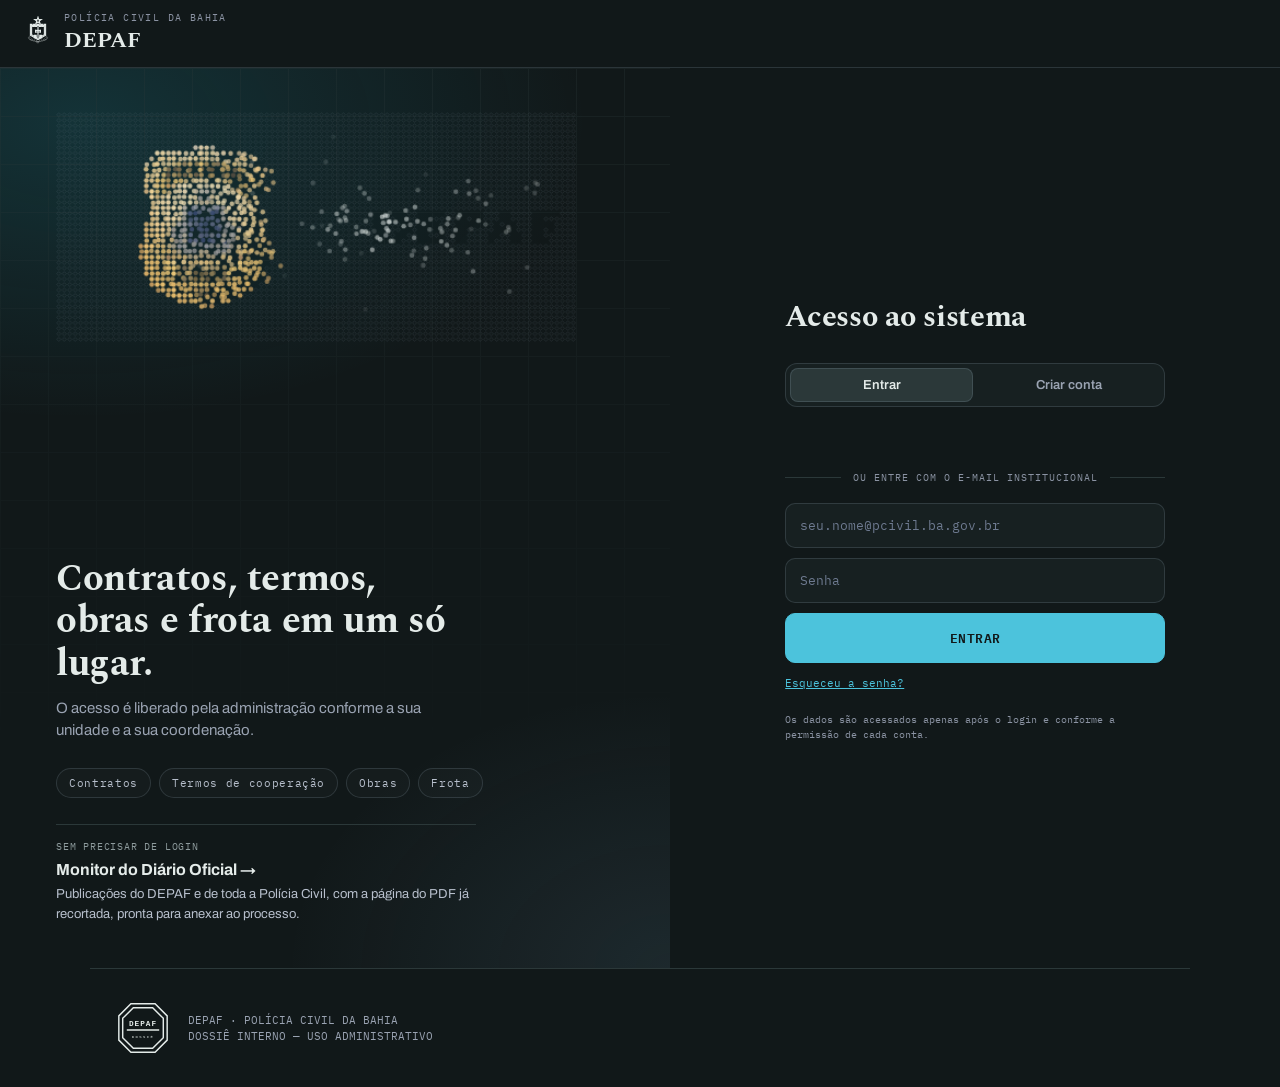
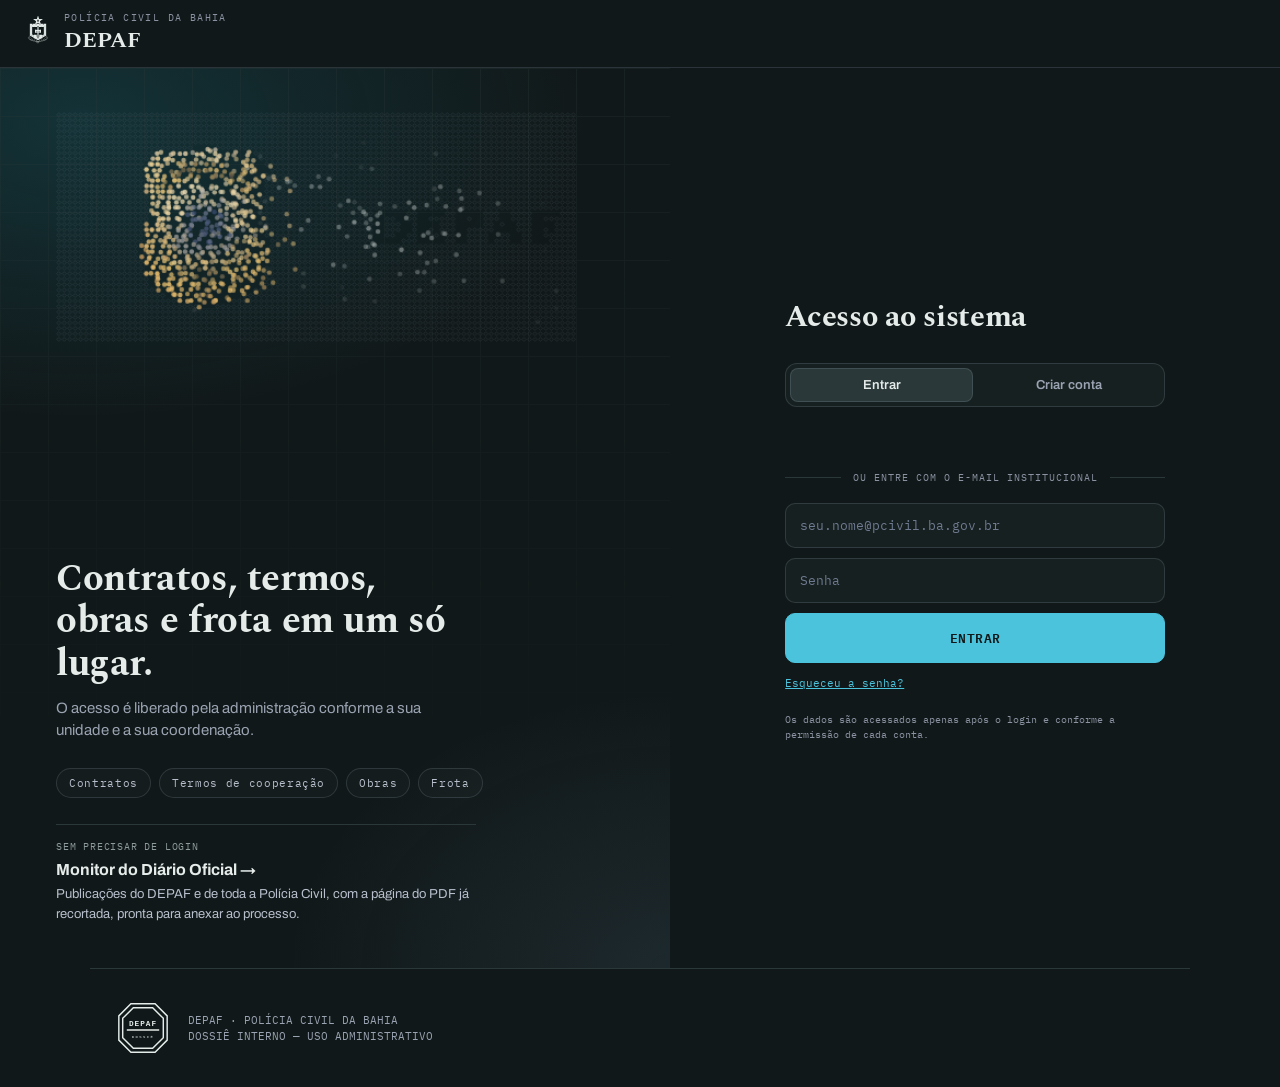
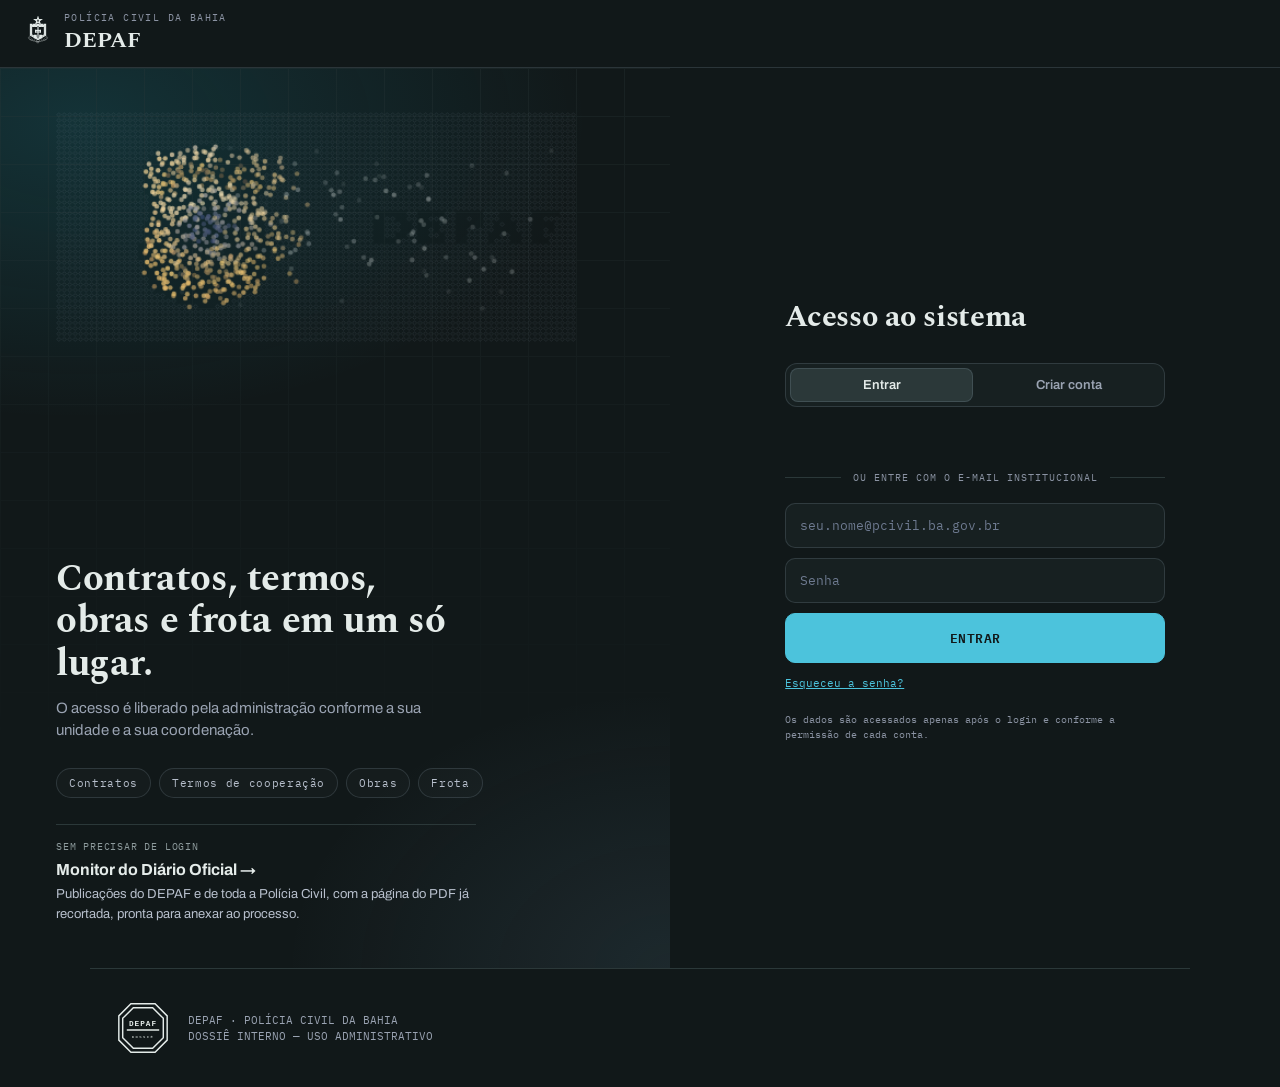
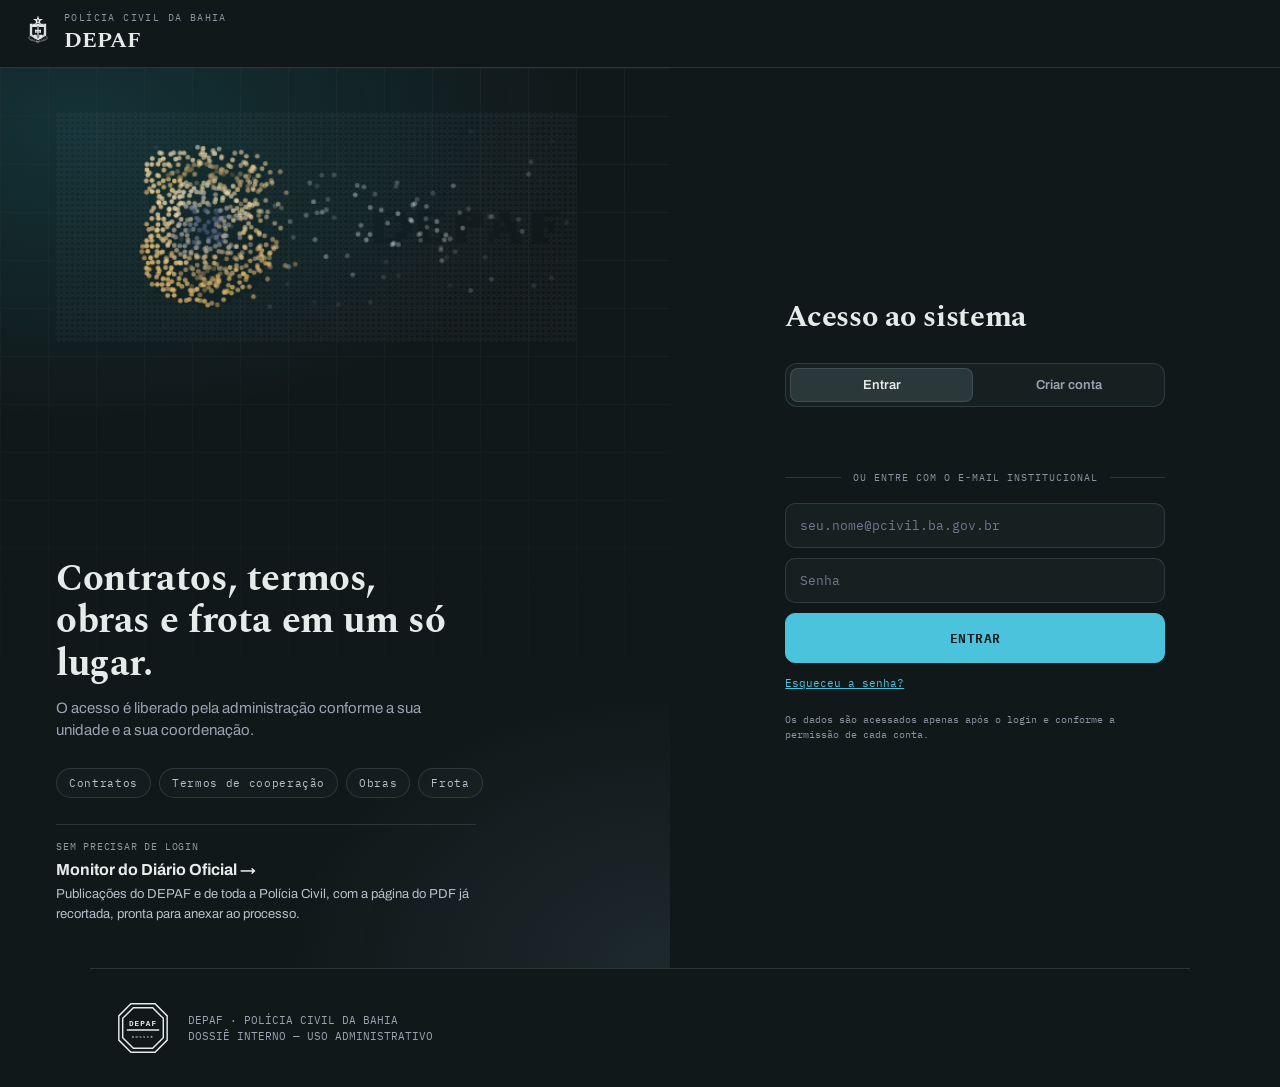
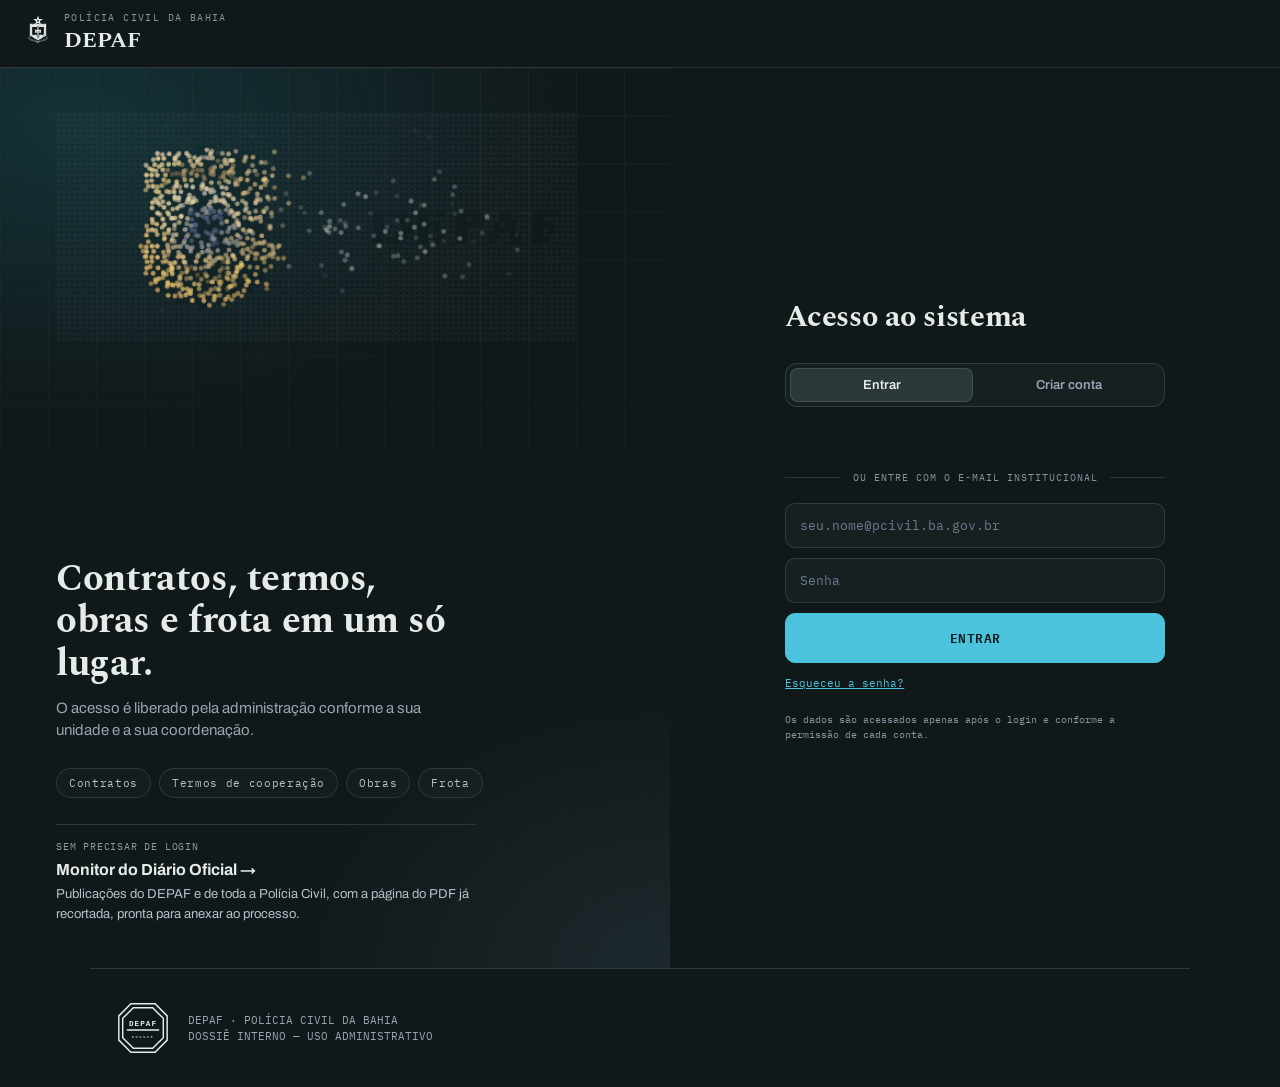
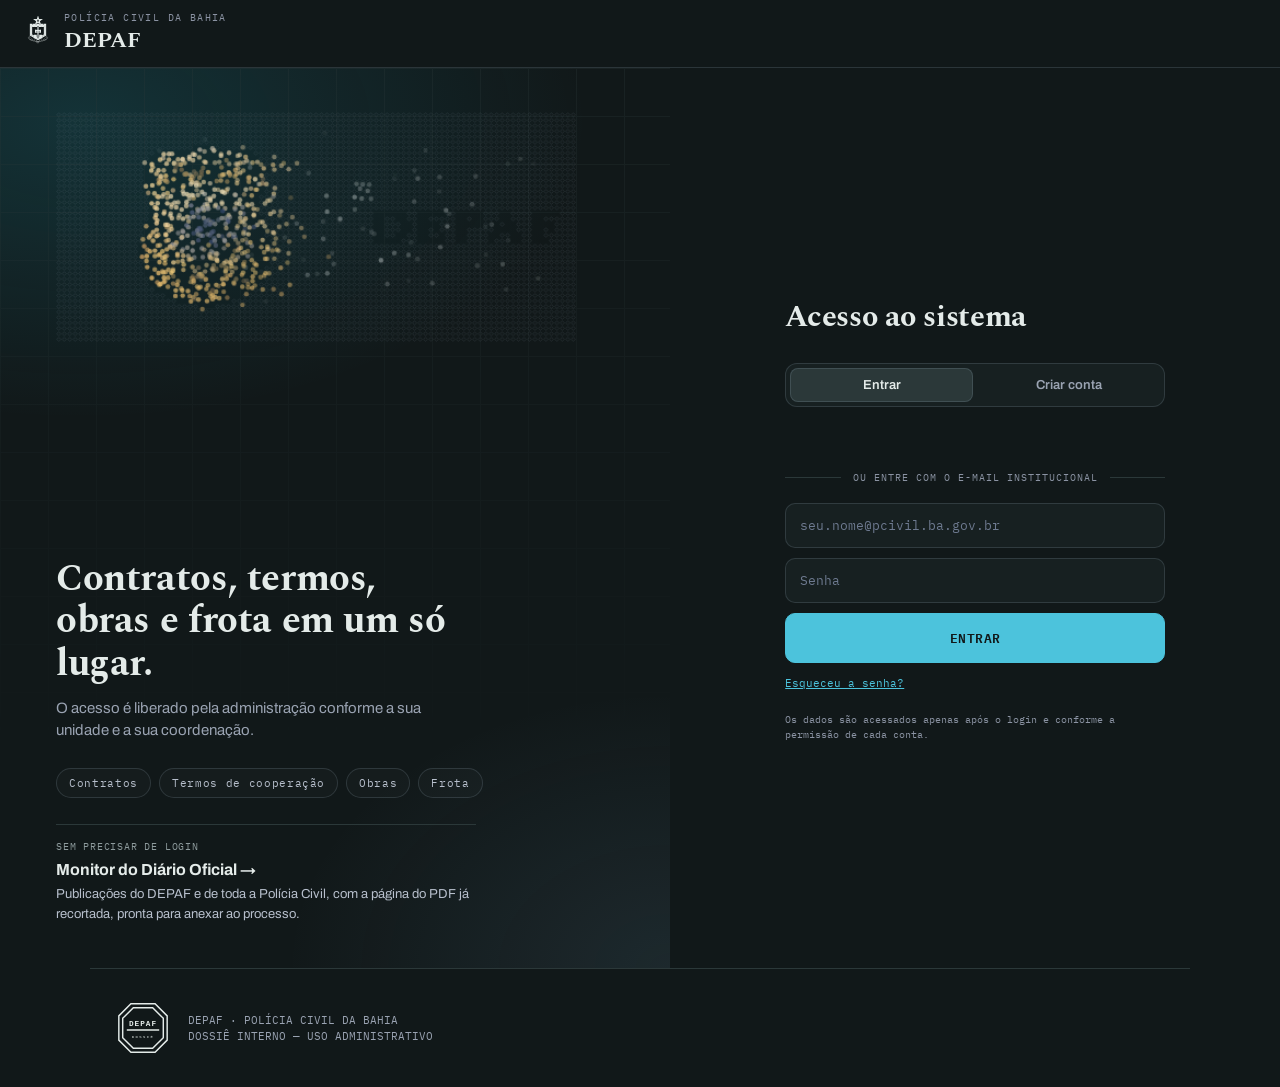
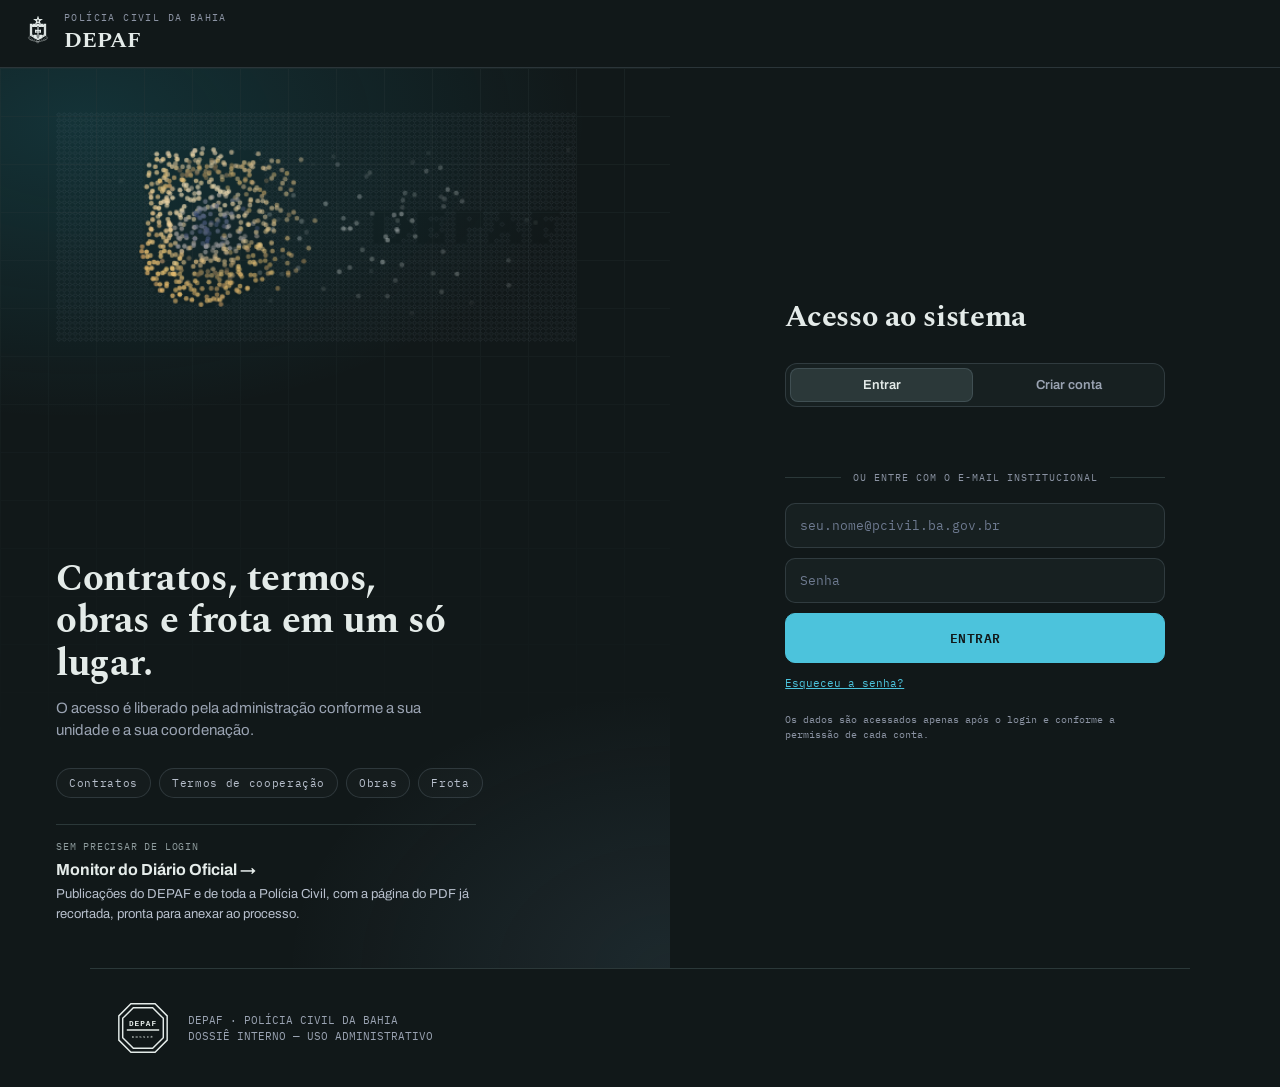
